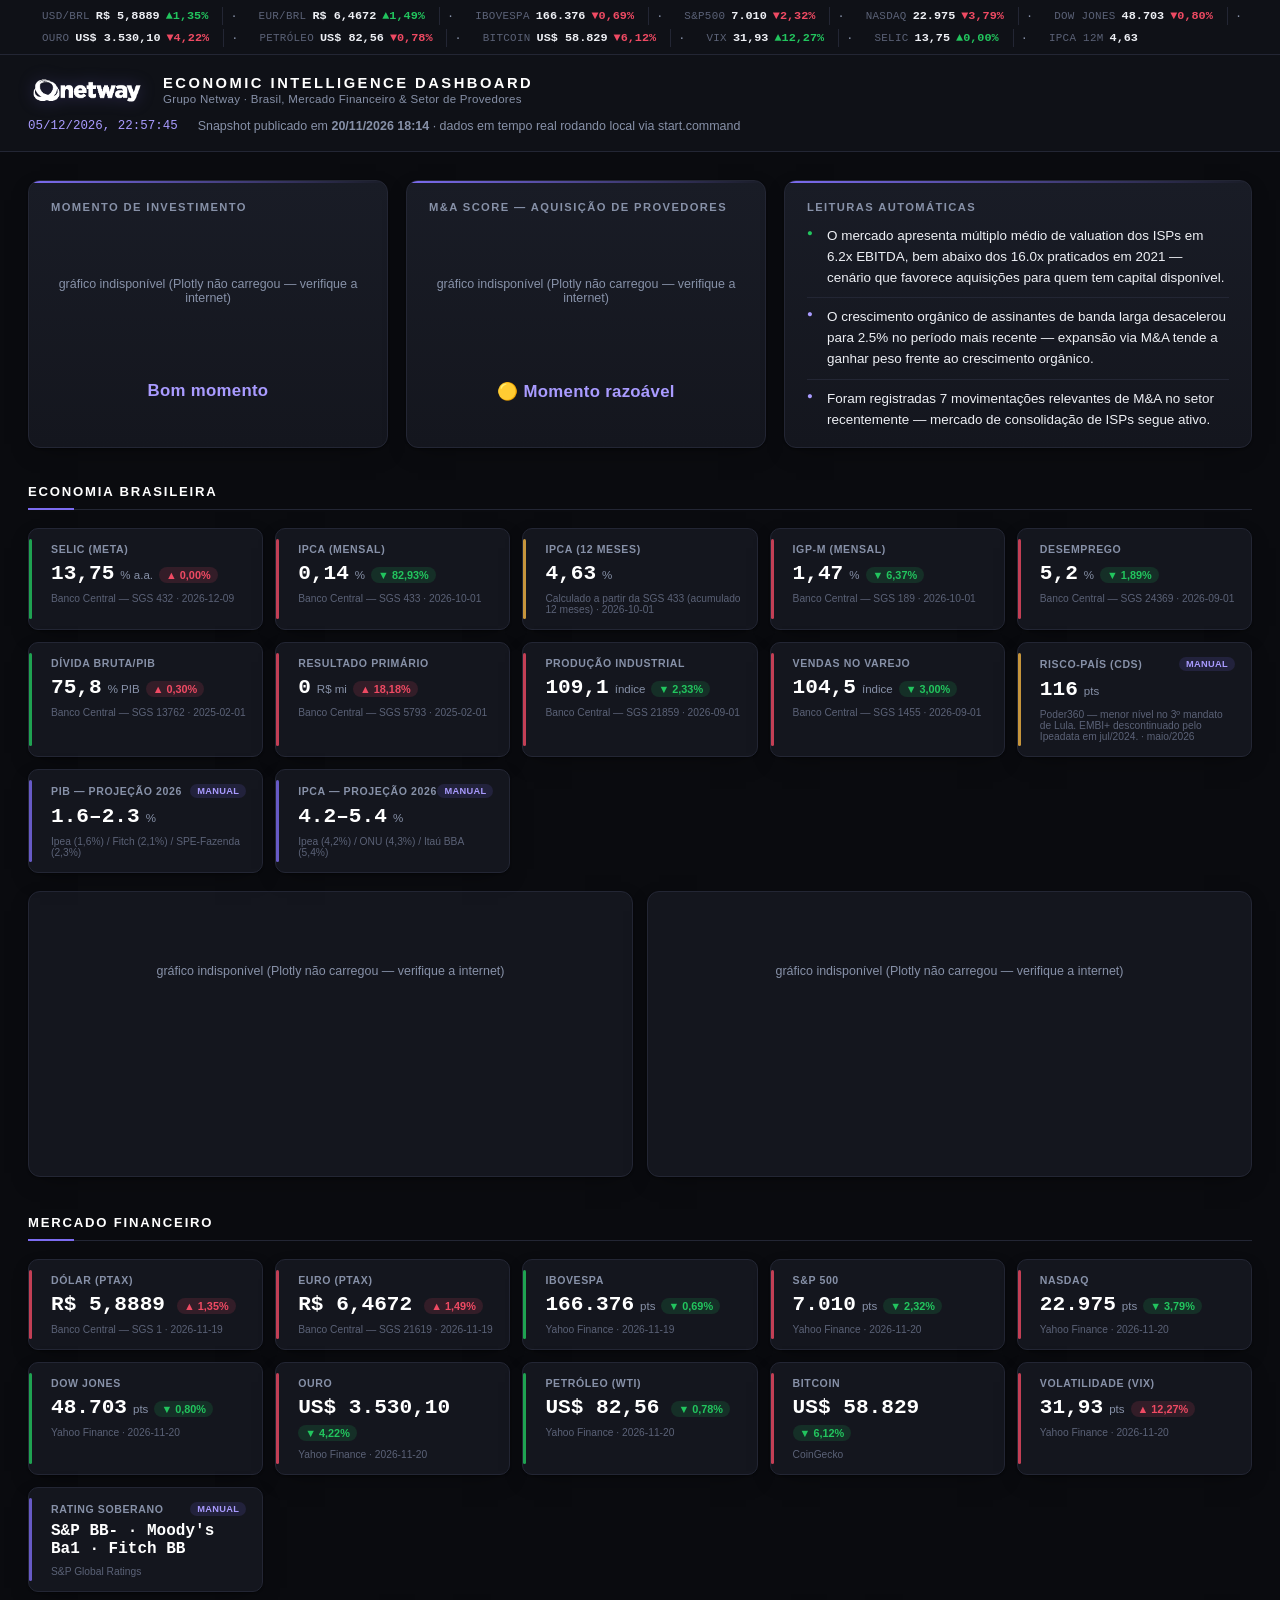
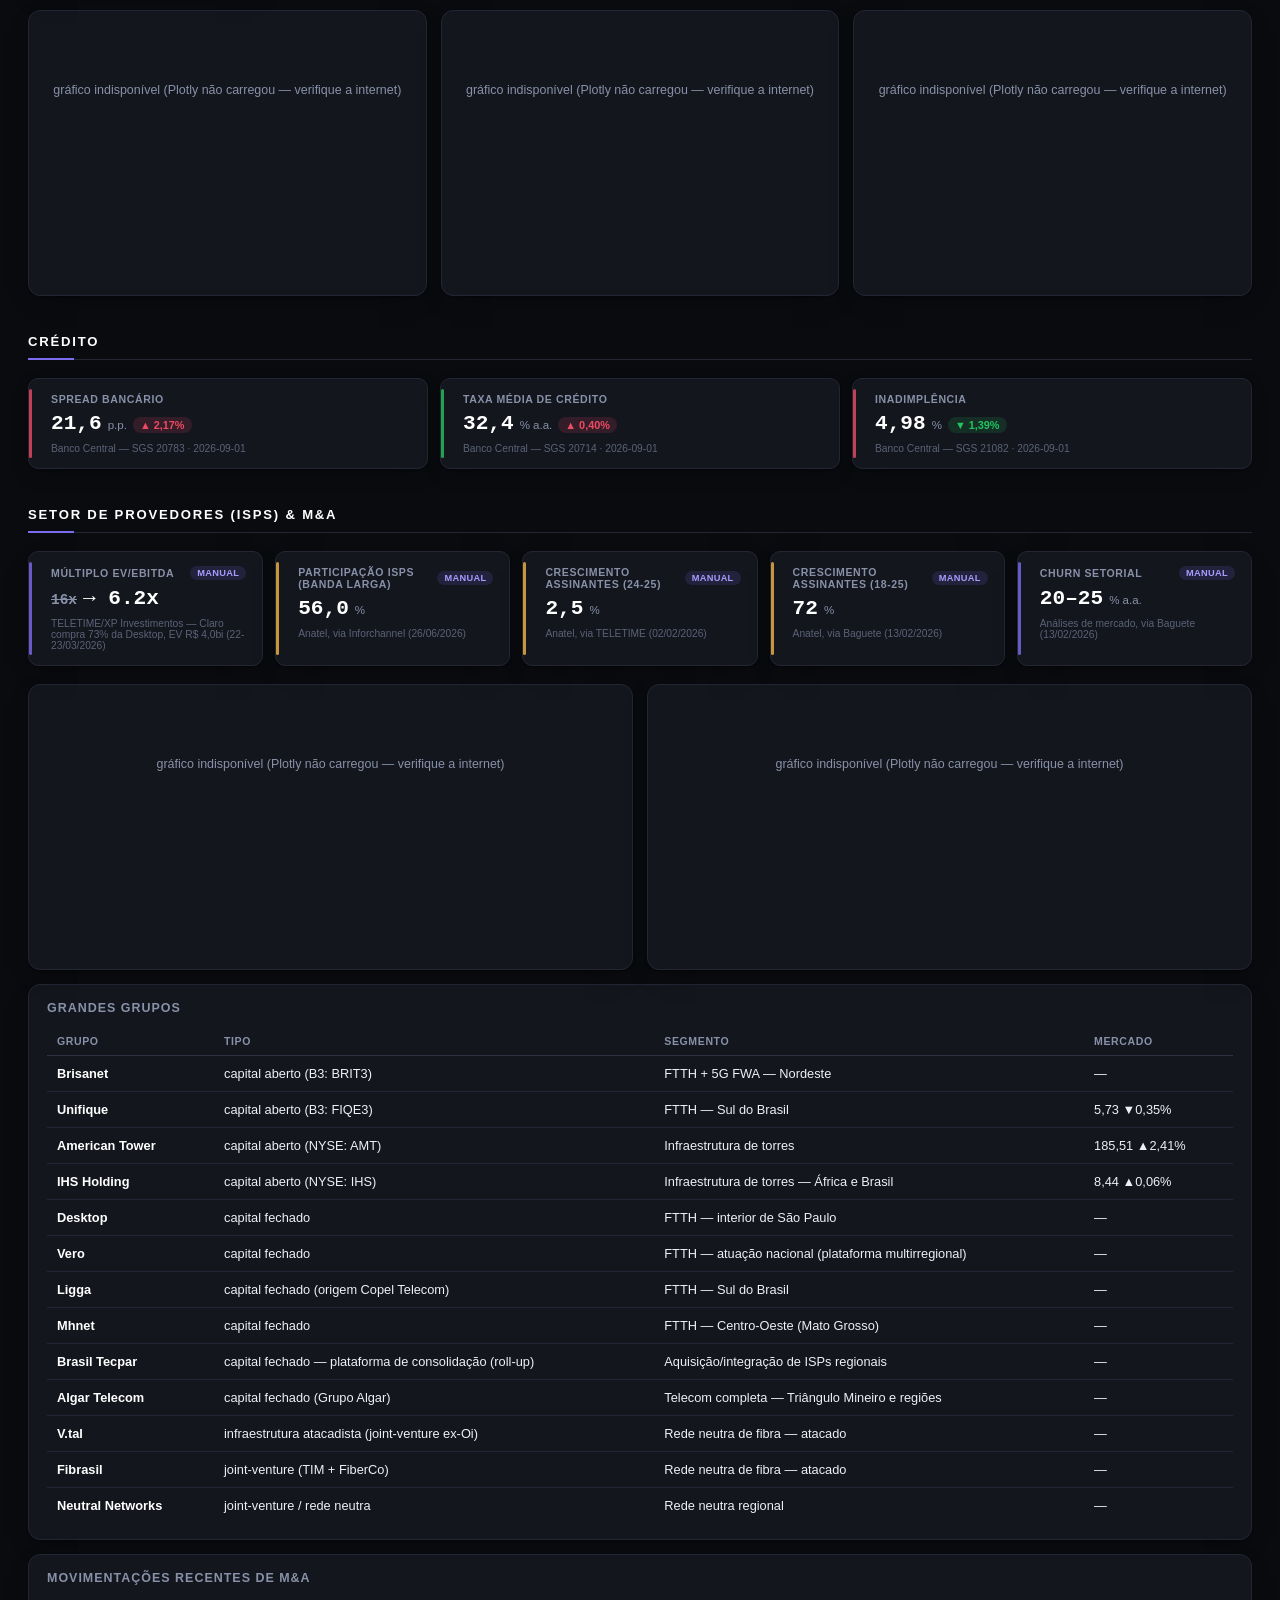
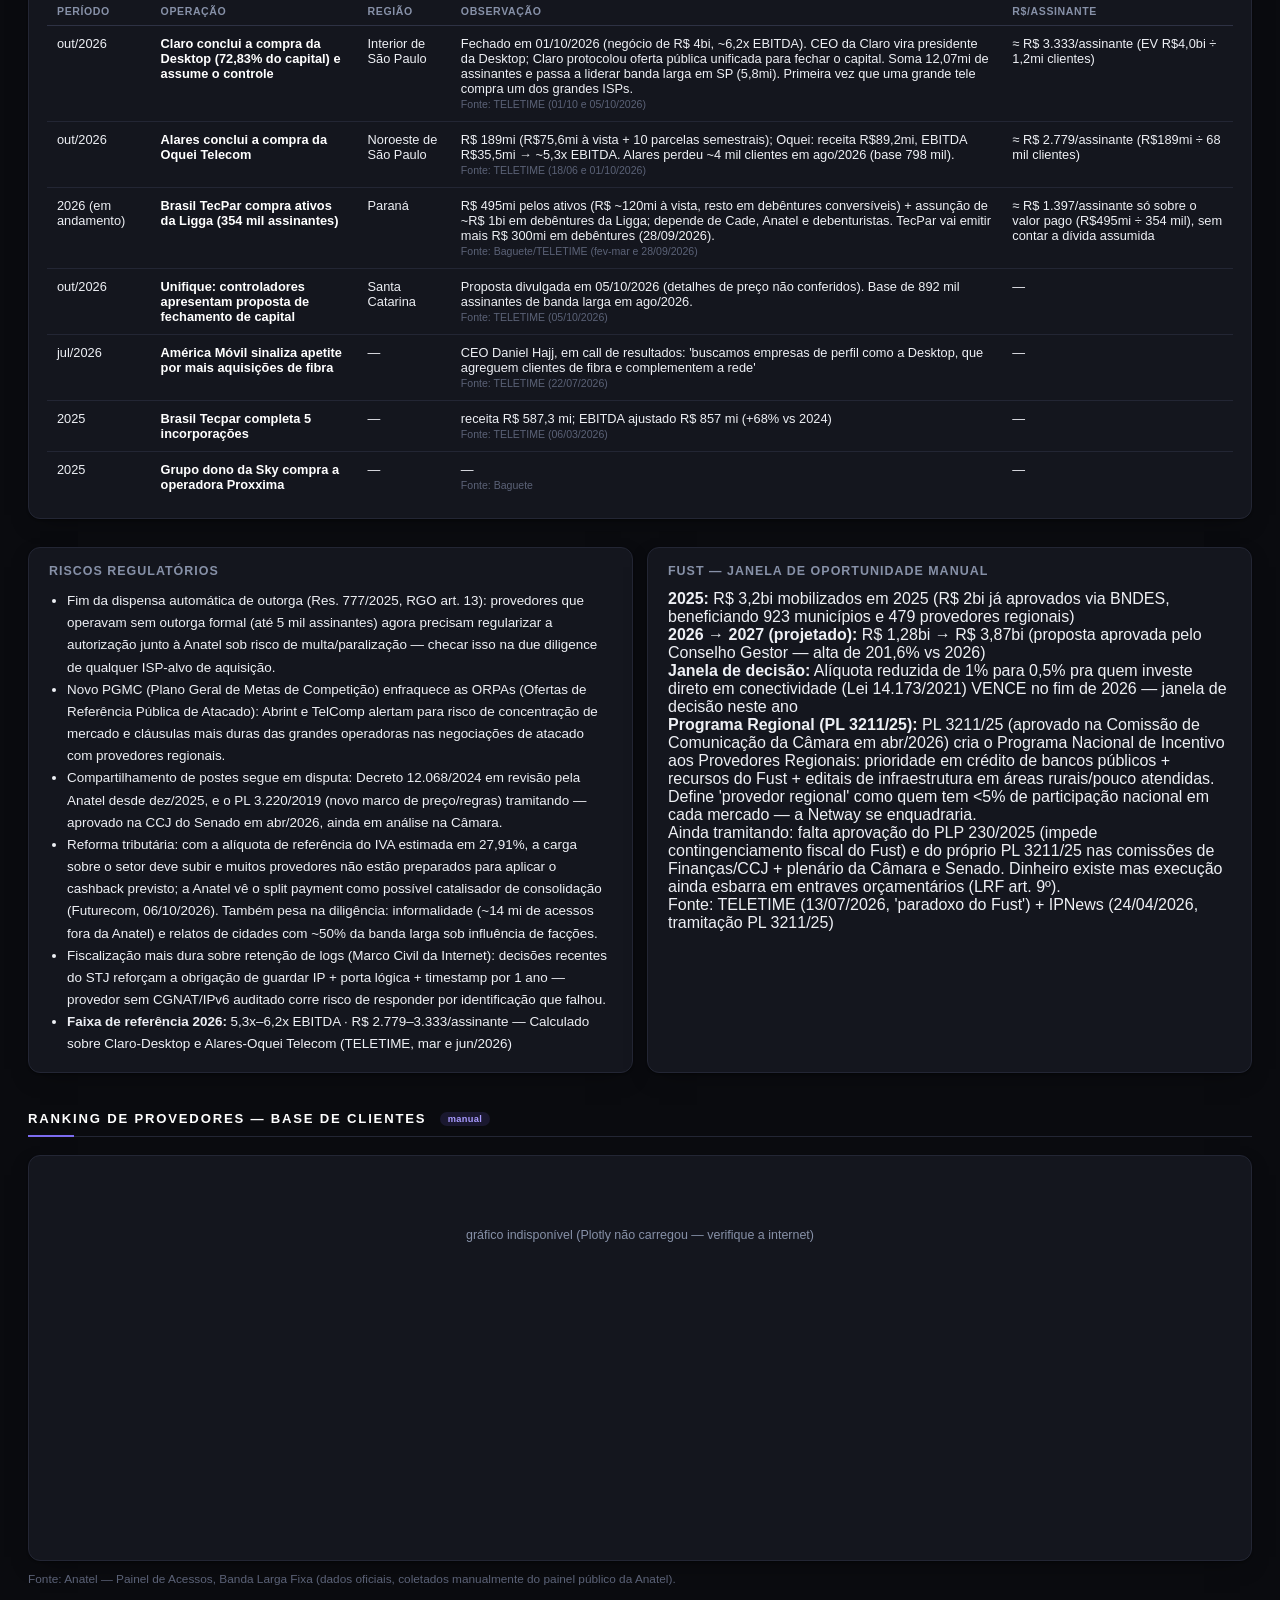
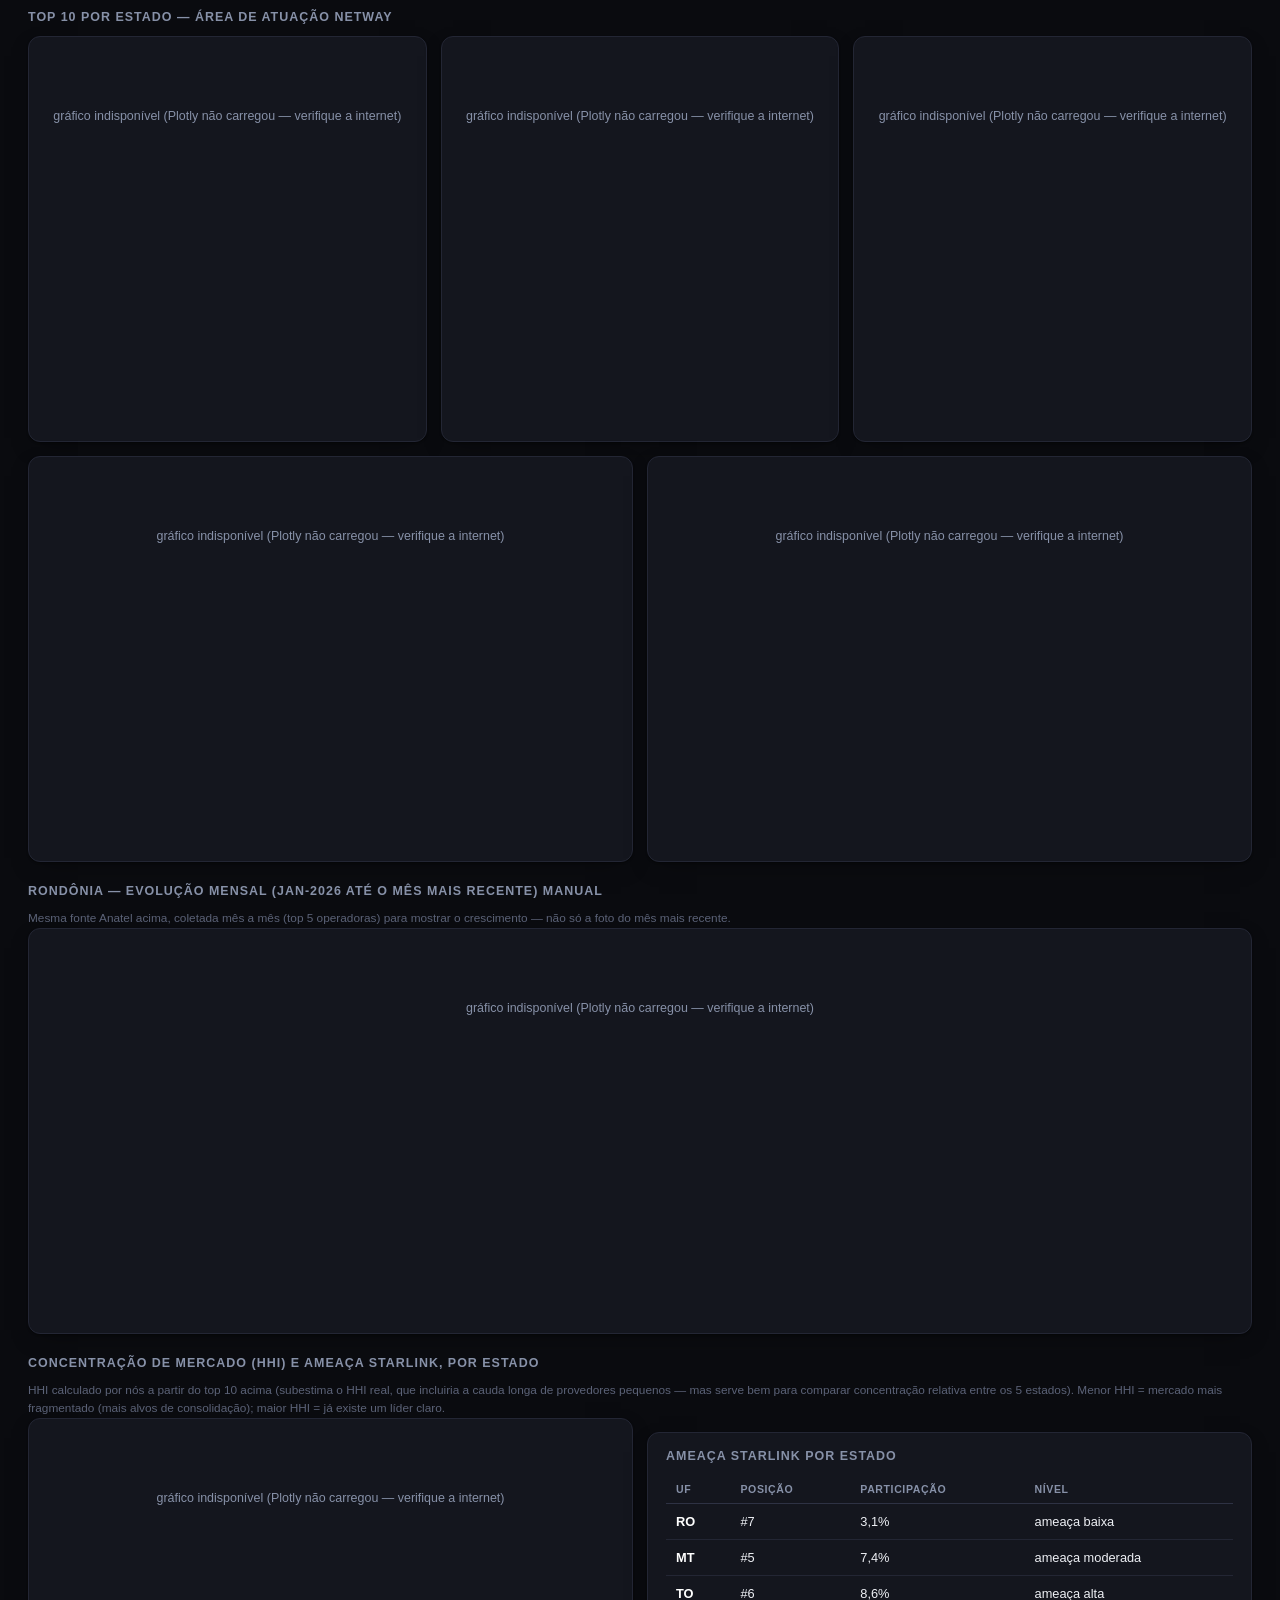
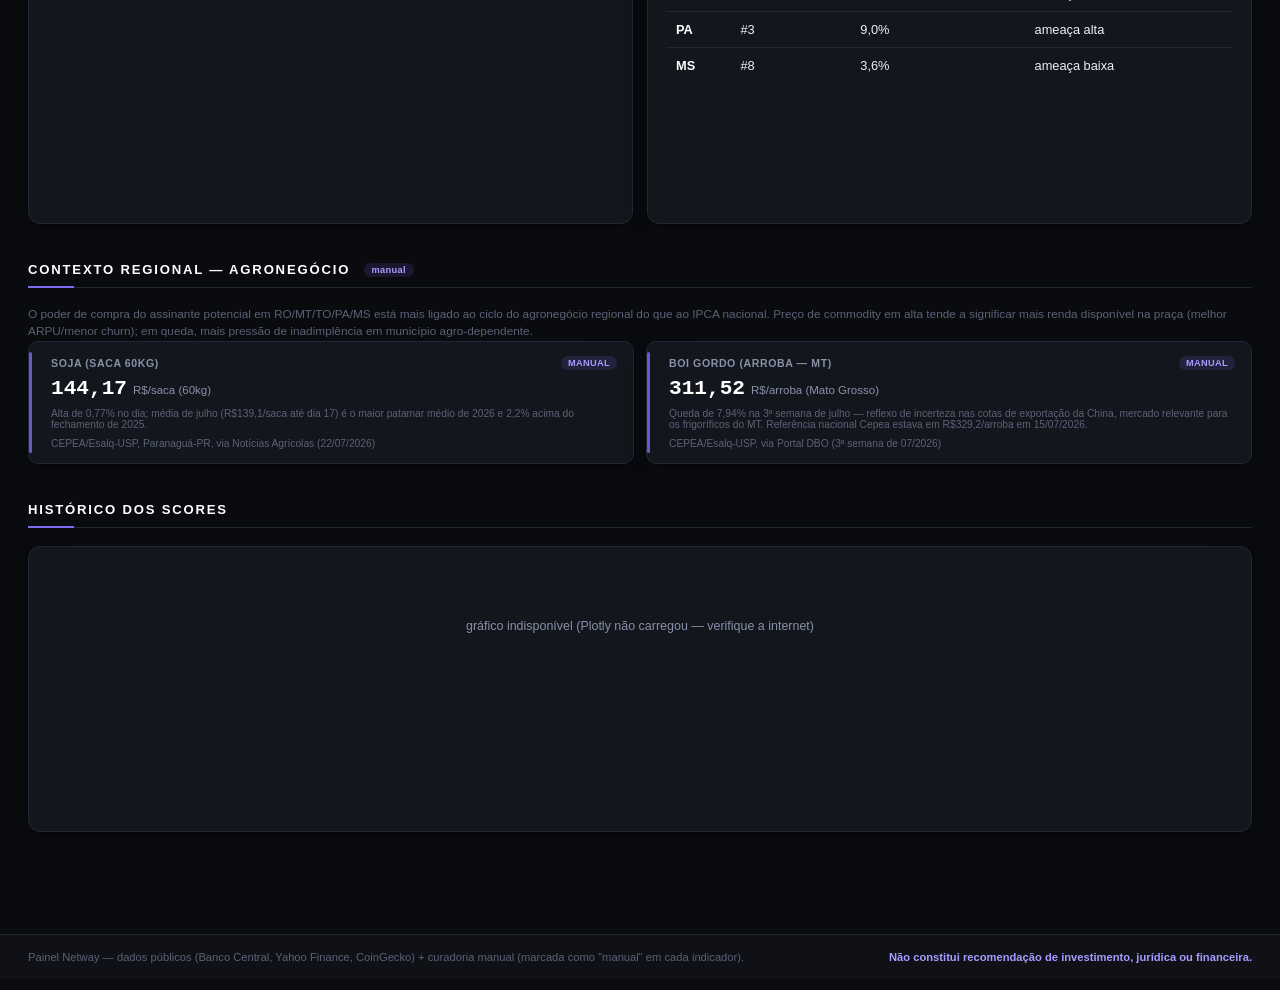
==== index.html @ 51825d51 "Atualização automática (GitHub Actions) — 20/11/2026 18:14 UTC" ====
<!DOCTYPE html>
<html lang="pt-BR">
<head>
<meta charset="UTF-8">
<meta name="viewport" content="width=device-width, initial-scale=1.0">
<title>Netway · Economic Intelligence Dashboard</title>
<script src="js/plotly.min.js"></script>
<link rel="stylesheet" href="css/style.css">
</head>
<body>
<div id="ticker-bar" class="ticker-bar"><div id="ticker-track" class="ticker-track">Carregando indicadores…</div></div>

<header class="topbar">
  <div class="brand">
    <img src="images/logo_netway.png" alt="Netway">
    <div class="titulos">
      <div class="titulo">ECONOMIC INTELLIGENCE DASHBOARD</div>
      <div class="subtitulo">Grupo Netway · Brasil, Mercado Financeiro &amp; Setor de Provedores</div>
    </div>
  </div>
  <div class="topbar-right">
    <span id="relogio" class="relogio">—</span>
    <span class="intervalo">Snapshot publicado em <strong>20/11/2026 18:14</strong> · dados em tempo real rodando local via start.command</span>
  </div>
</header>

<div id="alertas-banner" class="alertas-banner" style="display:none"></div>

<main class="grid-principal">

  <section class="scores-row">
    <div class="score-card" id="score-investimento">
      <div class="score-titulo">Momento de Investimento</div>
      <div id="gauge-investimento" class="gauge"></div>
      <div class="score-nivel" id="nivel-investimento">—</div>
    </div>
    <div class="score-card" id="score-ma">
      <div class="score-titulo">M&amp;A Score — Aquisição de Provedores</div>
      <div id="gauge-ma" class="gauge"></div>
      <div class="score-nivel" id="nivel-ma">—</div>
    </div>
    <div class="insights-card">
      <div class="score-titulo">Leituras automáticas</div>
      <ul id="lista-insights" class="lista-insights"><li>Carregando…</li></ul>
    </div>
  </section>

  <section class="secao">
    <h2>Economia Brasileira</h2>
    <div id="kpis-economia" class="kpis-grid"></div>
    <div class="charts-row">
      <div class="chart-card"><div id="chart-radar-economia" class="chart"></div></div>
      <div class="chart-card"><div id="chart-linha-inflacao" class="chart"></div></div>
    </div>
  </section>

  <section class="secao">
    <h2>Mercado Financeiro</h2>
    <div id="kpis-mercado" class="kpis-grid"></div>
    <div class="charts-row">
      <div class="chart-card"><div id="chart-linha-dolar" class="chart"></div></div>
      <div class="chart-card"><div id="chart-linha-ibov" class="chart"></div></div>
      <div class="chart-card"><div id="chart-heatmap-mercado" class="chart"></div></div>
    </div>
  </section>

  <section class="secao">
    <h2>Crédito</h2>
    <div id="kpis-credito" class="kpis-grid"></div>
  </section>

  <section class="secao">
    <h2>Setor de Provedores (ISPs) &amp; M&amp;A</h2>
    <div id="kpis-telecom" class="kpis-grid"></div>
    <div class="charts-row">
      <div class="chart-card"><div id="chart-treemap-grupos" class="chart"></div></div>
      <div class="chart-card"><div id="chart-barra-multiplo" class="chart"></div></div>
    </div>
    <div class="tabela-card">
      <h3>Grandes grupos</h3>
      <table class="tabela" id="tabela-grupos"><thead><tr><th>Grupo</th><th>Tipo</th><th>Segmento</th><th>Mercado</th></tr></thead><tbody></tbody></table>
    </div>
    <div class="tabela-card">
      <h3>Movimentações recentes de M&amp;A</h3>
      <table class="tabela" id="tabela-movs"><thead><tr><th>Período</th><th>Operação</th><th>Região</th><th>Observação</th><th>R$/Assinante</th></tr></thead><tbody></tbody></table>
    </div>
    <div class="charts-row" style="margin-top:14px">
      <div class="riscos-card">
        <h3>Riscos regulatórios</h3>
        <ul id="lista-riscos"></ul>
      </div>
      <div class="riscos-card" id="card-fust">
        <h3>FUST — Janela de oportunidade <span class="manual">manual</span></h3>
        <div id="conteudo-fust"></div>
      </div>
    </div>
  </section>

  <section class="secao">
    <h2>Ranking de Provedores — Base de Clientes <span class="manual">manual</span></h2>
    <div class="charts-row">
      <div class="chart-card chart-card-full"><div id="chart-ranking-nacional" class="chart chart-alto"></div></div>
    </div>
    <p class="nota-secao">Fonte: Anatel — Painel de Acessos, Banda Larga Fixa (dados oficiais, coletados manualmente do painel público da Anatel).</p>
    <h3 style="margin-top:22px">Top 10 por estado — área de atuação Netway</h3>
    <div class="charts-row">
      <div class="chart-card"><div id="chart-ranking-ro" class="chart chart-alto"></div></div>
      <div class="chart-card"><div id="chart-ranking-mt" class="chart chart-alto"></div></div>
      <div class="chart-card"><div id="chart-ranking-to" class="chart chart-alto"></div></div>
    </div>
    <div class="charts-row" style="margin-top:14px">
      <div class="chart-card"><div id="chart-ranking-pa" class="chart chart-alto"></div></div>
      <div class="chart-card"><div id="chart-ranking-ms" class="chart chart-alto"></div></div>
    </div>

    <h3 style="margin-top:22px">Rondônia — evolução mensal (jan-2026 até o mês mais recente) <span class="manual">manual</span></h3>
    <p class="nota-secao">Mesma fonte Anatel acima, coletada mês a mês (top 5 operadoras) para mostrar o crescimento — não só a foto do mês mais recente.</p>
    <div class="charts-row">
      <div class="chart-card chart-card-full"><div id="chart-evolucao-ro" class="chart chart-alto"></div></div>
    </div>

    <h3 style="margin-top:22px">Concentração de mercado (HHI) e ameaça Starlink, por estado</h3>
    <p class="nota-secao">HHI calculado por nós a partir do top 10 acima (subestima o HHI real, que incluiria a cauda longa de provedores pequenos — mas serve bem para comparar concentração relativa entre os 5 estados). Menor HHI = mercado mais fragmentado (mais alvos de consolidação); maior HHI = já existe um líder claro.</p>
    <div class="charts-row">
      <div class="chart-card"><div id="chart-hhi-estados" class="chart chart-alto"></div></div>
      <div class="tabela-card" id="card-starlink">
        <h3>Ameaça Starlink por estado</h3>
        <table class="tabela" id="tabela-starlink"><thead><tr><th>UF</th><th>Posição</th><th>Participação</th><th>Nível</th></tr></thead><tbody></tbody></table>
      </div>
    </div>
  </section>

  <section class="secao">
    <h2>Contexto Regional — Agronegócio <span class="manual">manual</span></h2>
    <p class="nota-secao">O poder de compra do assinante potencial em RO/MT/TO/PA/MS está mais ligado ao ciclo do agronegócio regional do que ao IPCA nacional. Preço de commodity em alta tende a significar mais renda disponível na praça (melhor ARPU/menor churn); em queda, mais pressão de inadimplência em município agro-dependente.</p>
    <div id="kpis-agro" class="kpis-grid"></div>
  </section>

  <section class="secao">
    <h2>Histórico dos Scores</h2>
    <div class="chart-card"><div id="chart-historico-scores" class="chart"></div></div>
  </section>

</main>

<footer class="rodape">
  <span>Painel Netway — dados públicos (Banco Central, Yahoo Finance, CoinGecko) + curadoria manual (marcada como "manual" em cada indicador).</span>
  <span class="disclaimer">Não constitui recomendação de investimento, jurídica ou financeira.</span>
</footer>

<script>
window.DADOS_ESTATICOS = {"economia": {"selic_meta": {"chave": "selic_meta", "categoria": "economia", "valor": 13.75, "unidade": "% a.a.", "data_referencia": "2026-12-09", "variacao_dia": 0.0, "fonte": "Banco Central — SGS 432", "atualizacao": "automatica", "atualizado_em": "20/11/2026 18:14:09", "historico": [{"data": "2026-11-20", "valor": 13.75}, {"data": "2026-11-21", "valor": 13.75}, {"data": "2026-11-22", "valor": 13.75}, {"data": "2026-11-23", "valor": 13.75}, {"data": "2026-11-24", "valor": 13.75}, {"data": "2026-11-25", "valor": 13.75}, {"data": "2026-11-26", "valor": 13.75}, {"data": "2026-11-27", "valor": 13.75}, {"data": "2026-11-28", "valor": 13.75}, {"data": "2026-11-29", "valor": 13.75}, {"data": "2026-11-30", "valor": 13.75}, {"data": "2026-12-01", "valor": 13.75}, {"data": "2026-12-02", "valor": 13.75}, {"data": "2026-12-03", "valor": 13.75}, {"data": "2026-12-04", "valor": 13.75}, {"data": "2026-12-05", "valor": 13.75}, {"data": "2026-12-06", "valor": 13.75}, {"data": "2026-12-07", "valor": 13.75}, {"data": "2026-12-08", "valor": 13.75}, {"data": "2026-12-09", "valor": 13.75}]}, "ipca_mensal": {"chave": "ipca_mensal", "categoria": "economia", "valor": 0.14, "unidade": "%", "data_referencia": "2026-10-01", "variacao_dia": -82.93, "fonte": "Banco Central — SGS 433", "atualizacao": "automatica", "atualizado_em": "20/11/2026 18:14:11", "historico": [{"data": "2025-03-01", "valor": 0.56}, {"data": "2025-04-01", "valor": 0.43}, {"data": "2025-05-01", "valor": 0.26}, {"data": "2025-06-01", "valor": 0.24}, {"data": "2025-07-01", "valor": 0.26}, {"data": "2025-08-01", "valor": -0.11}, {"data": "2025-09-01", "valor": 0.48}, {"data": "2025-10-01", "valor": 0.09}, {"data": "2025-11-01", "valor": 0.18}, {"data": "2025-12-01", "valor": 0.33}, {"data": "2026-01-01", "valor": 0.33}, {"data": "2026-02-01", "valor": 0.7}, {"data": "2026-03-01", "valor": 0.88}, {"data": "2026-04-01", "valor": 0.67}, {"data": "2026-05-01", "valor": 0.58}, {"data": "2026-06-01", "valor": 0.16}, {"data": "2026-07-01", "valor": 0.07}, {"data": "2026-08-01", "valor": -0.32}, {"data": "2026-09-01", "valor": 0.82}, {"data": "2026-10-01", "valor": 0.14}]}, "igpm_mensal": {"chave": "igpm_mensal", "categoria": "economia", "valor": 1.47, "unidade": "%", "data_referencia": "2026-10-01", "variacao_dia": -6.37, "fonte": "Banco Central — SGS 189", "atualizacao": "automatica", "atualizado_em": "20/11/2026 18:14:14", "historico": [{"data": "2025-03-01", "valor": -0.34}, {"data": "2025-04-01", "valor": 0.24}, {"data": "2025-05-01", "valor": -0.49}, {"data": "2025-06-01", "valor": -1.67}, {"data": "2025-07-01", "valor": -0.77}, {"data": "2025-08-01", "valor": 0.36}, {"data": "2025-09-01", "valor": 0.42}, {"data": "2025-10-01", "valor": -0.36}, {"data": "2025-11-01", "valor": 0.27}, {"data": "2025-12-01", "valor": -0.01}, {"data": "2026-01-01", "valor": 0.41}, {"data": "2026-02-01", "valor": -0.73}, {"data": "2026-03-01", "valor": 0.52}, {"data": "2026-04-01", "valor": 2.73}, {"data": "2026-05-01", "valor": 0.84}, {"data": "2026-06-01", "valor": -0.5}, {"data": "2026-07-01", "valor": -1.16}, {"data": "2026-08-01", "valor": -0.22}, {"data": "2026-09-01", "valor": 1.57}, {"data": "2026-10-01", "valor": 1.47}]}, "desemprego": {"chave": "desemprego", "categoria": "economia", "valor": 5.2, "unidade": "%", "data_referencia": "2026-09-01", "variacao_dia": -1.89, "fonte": "Banco Central — SGS 24369", "atualizacao": "automatica", "atualizado_em": "20/11/2026 18:14:22", "historico": [{"data": "2025-02-01", "valor": 6.8}, {"data": "2025-03-01", "valor": 7.0}, {"data": "2025-04-01", "valor": 6.6}, {"data": "2025-05-01", "valor": 6.2}, {"data": "2025-06-01", "valor": 5.8}, {"data": "2025-07-01", "valor": 5.6}, {"data": "2025-08-01", "valor": 5.6}, {"data": "2025-09-01", "valor": 5.6}, {"data": "2025-10-01", "valor": 5.4}, {"data": "2025-11-01", "valor": 5.2}, {"data": "2025-12-01", "valor": 5.1}, {"data": "2026-01-01", "valor": 5.4}, {"data": "2026-02-01", "valor": 5.8}, {"data": "2026-03-01", "valor": 6.1}, {"data": "2026-04-01", "valor": 5.8}, {"data": "2026-05-01", "valor": 5.6}, {"data": "2026-06-01", "valor": 5.4}, {"data": "2026-07-01", "valor": 5.3}, {"data": "2026-08-01", "valor": 5.3}, {"data": "2026-09-01", "valor": 5.2}]}, "divida_bruta_pib": {"chave": "divida_bruta_pib", "categoria": "economia", "valor": 75.78, "unidade": "% PIB", "data_referencia": "2025-02-01", "variacao_dia": 0.3, "fonte": "Banco Central — SGS 13762", "atualizacao": "automatica", "atualizado_em": "20/11/2026 18:14:25", "historico": [{"data": "2026-09-01", "valor": 82.95}, {"data": "2026-08-01", "valor": 82.93}, {"data": "2026-07-01", "valor": 82.55}, {"data": "2026-06-01", "valor": 81.95}, {"data": "2026-05-01", "valor": 81.04}, {"data": "2026-04-01", "valor": 80.1}, {"data": "2026-03-01", "valor": 79.88}, {"data": "2026-02-01", "valor": 79.12}, {"data": "2026-01-01", "valor": 78.69}, {"data": "2025-12-01", "valor": 78.64}, {"data": "2025-11-01", "valor": 78.95}, {"data": "2025-10-01", "valor": 78.29}, {"data": "2025-09-01", "valor": 77.84}, {"data": "2025-08-01", "valor": 77.31}, {"data": "2025-07-01", "valor": 77.17}, {"data": "2025-06-01", "valor": 76.3}, {"data": "2025-05-01", "valor": 75.75}, {"data": "2025-04-01", "valor": 75.62}, {"data": "2025-03-01", "valor": 75.55}, {"data": "2025-02-01", "valor": 75.78}]}, "resultado_primario": {"chave": "resultado_primario", "categoria": "economia", "valor": 0.13, "unidade": "R$ milhões", "data_referencia": "2025-02-01", "variacao_dia": 18.18, "fonte": "Banco Central — SGS 5793", "atualizacao": "automatica", "atualizado_em": "20/11/2026 18:14:29", "historico": [{"data": "2026-09-01", "valor": 0.52}, {"data": "2026-08-01", "valor": 0.62}, {"data": "2026-07-01", "valor": 0.67}, {"data": "2026-06-01", "valor": 1.19}, {"data": "2026-05-01", "valor": 1.14}, {"data": "2026-04-01", "valor": 0.97}, {"data": "2026-03-01", "valor": 1.06}, {"data": "2026-02-01", "valor": 0.41}, {"data": "2026-01-01", "valor": 0.43}, {"data": "2025-12-01", "valor": 0.43}, {"data": "2025-11-01", "valor": 0.36}, {"data": "2025-10-01", "valor": 0.3}, {"data": "2025-09-01", "valor": 0.27}, {"data": "2025-08-01", "valor": 0.19}, {"data": "2025-07-01", "valor": 0.22}, {"data": "2025-06-01", "valor": -0.15}, {"data": "2025-05-01", "valor": -0.2}, {"data": "2025-04-01", "valor": 0.05}, {"data": "2025-03-01", "valor": 0.11}, {"data": "2025-02-01", "valor": 0.13}]}, "producao_industrial": {"chave": "producao_industrial", "categoria": "economia", "valor": 109.1, "unidade": "índice", "data_referencia": "2026-09-01", "variacao_dia": -2.33, "fonte": "Banco Central — SGS 21859", "atualizacao": "automatica", "atualizado_em": "20/11/2026 18:14:31", "historico": [{"data": "2025-02-01", "valor": 93.5}, {"data": "2025-03-01", "valor": 99.9}, {"data": "2025-04-01", "valor": 99.3}, {"data": "2025-05-01", "valor": 107.0}, {"data": "2025-06-01", "valor": 103.8}, {"data": "2025-07-01", "valor": 112.3}, {"data": "2025-08-01", "valor": 113.0}, {"data": "2025-09-01", "valor": 111.9}, {"data": "2025-10-01", "valor": 113.1}, {"data": "2025-11-01", "valor": 103.1}, {"data": "2025-12-01", "valor": 93.9}, {"data": "2026-01-01", "valor": 95.2}, {"data": "2026-02-01", "valor": 92.8}, {"data": "2026-03-01", "valor": 104.3}, {"data": "2026-04-01", "valor": 102.0}, {"data": "2026-05-01", "valor": 107.2}, {"data": "2026-06-01", "valor": 105.6}, {"data": "2026-07-01", "valor": 111.7}, {"data": "2026-08-01", "valor": 111.7}, {"data": "2026-09-01", "valor": 109.1}]}, "vendas_varejo": {"chave": "vendas_varejo", "categoria": "economia", "valor": 104.45, "unidade": "índice", "data_referencia": "2026-09-01", "variacao_dia": -3.0, "fonte": "Banco Central — SGS 1455", "atualizacao": "automatica", "atualizado_em": "20/11/2026 18:14:34", "historico": [{"data": "2025-02-01", "valor": 97.39}, {"data": "2025-03-01", "valor": 104.49}, {"data": "2025-04-01", "valor": 104.22}, {"data": "2025-05-01", "valor": 108.54}, {"data": "2025-06-01", "valor": 102.1}, {"data": "2025-07-01", "valor": 106.9}, {"data": "2025-08-01", "valor": 107.19}, {"data": "2025-09-01", "valor": 102.67}, {"data": "2025-10-01", "valor": 108.7}, {"data": "2025-11-01", "valor": 116.05}, {"data": "2025-12-01", "valor": 129.65}, {"data": "2026-01-01", "valor": 105.53}, {"data": "2026-02-01", "valor": 97.67}, {"data": "2026-03-01", "valor": 108.52}, {"data": "2026-04-01", "valor": 105.51}, {"data": "2026-05-01", "valor": 109.28}, {"data": "2026-06-01", "valor": 104.99}, {"data": "2026-07-01", "valor": 108.25}, {"data": "2026-08-01", "valor": 107.68}, {"data": "2026-09-01", "valor": 104.45}]}, "ipca_12m": {"chave": "ipca_12m", "categoria": "economia", "valor": 4.63, "unidade": "%", "data_referencia": "2026-10-01", "variacao_dia": null, "fonte": "Calculado a partir da SGS 433 (acumulado 12 meses)", "atualizacao": "automatica", "atualizado_em": "20/11/2026 18:14:42", "historico": []}}, "mercado": {"dolar_ptax": {"chave": "dolar_ptax", "categoria": "mercado", "valor": 5.8889, "unidade": "R$", "data_referencia": "2026-11-19", "variacao_dia": 1.35, "fonte": "Banco Central — SGS 1", "atualizacao": "automatica", "atualizado_em": "20/11/2026 18:14:16", "historico": [{"data": "2026-10-22", "valor": 5.0383}, {"data": "2026-10-23", "valor": 5.0377}, {"data": "2026-10-26", "valor": 5.5007}, {"data": "2026-10-27", "valor": 5.3346}, {"data": "2026-10-28", "valor": 5.342}, {"data": "2026-10-29", "valor": 5.3744}, {"data": "2026-10-30", "valor": 5.4212}, {"data": "2026-11-03", "valor": 5.4935}, {"data": "2026-11-04", "valor": 5.4778}, {"data": "2026-11-05", "valor": 5.4621}, {"data": "2026-11-06", "valor": 5.5013}, {"data": "2026-11-09", "valor": 5.5146}, {"data": "2026-11-10", "valor": 5.584}, {"data": "2026-11-11", "valor": 5.5606}, {"data": "2026-11-12", "valor": 5.6143}, {"data": "2026-11-13", "valor": 5.6518}, {"data": "2026-11-16", "valor": 5.7324}, {"data": "2026-11-17", "valor": 5.7851}, {"data": "2026-11-18", "valor": 5.8102}, {"data": "2026-11-19", "valor": 5.8889}]}, "euro_ptax": {"chave": "euro_ptax", "categoria": "mercado", "valor": 6.4672, "unidade": "R$", "data_referencia": "2026-11-19", "variacao_dia": 1.49, "fonte": "Banco Central — SGS 21619", "atualizacao": "automatica", "atualizado_em": "20/11/2026 18:14:19", "historico": [{"data": "2026-10-22", "valor": 5.6494}, {"data": "2026-10-23", "valor": 5.6422}, {"data": "2026-10-26", "valor": 6.1487}, {"data": "2026-10-27", "valor": 5.9449}, {"data": "2026-10-28", "valor": 5.9515}, {"data": "2026-10-29", "valor": 6.0}, {"data": "2026-10-30", "valor": 6.0522}, {"data": "2026-11-03", "valor": 6.15}, {"data": "2026-11-04", "valor": 6.1549}, {"data": "2026-11-05", "valor": 6.1323}, {"data": "2026-11-06", "valor": 6.1317}, {"data": "2026-11-09", "valor": 6.1741}, {"data": "2026-11-10", "valor": 6.2317}, {"data": "2026-11-11", "valor": 6.1706}, {"data": "2026-11-12", "valor": 6.2133}, {"data": "2026-11-13", "valor": 6.2334}, {"data": "2026-11-16", "valor": 6.3102}, {"data": "2026-11-17", "valor": 6.3659}, {"data": "2026-11-18", "valor": 6.372}, {"data": "2026-11-19", "valor": 6.4672}]}, "ibovespa": {"chave": "ibovespa", "categoria": "mercado", "valor": 166376.0, "unidade": "pontos", "data_referencia": "2026-11-19", "variacao_dia": -0.69, "fonte": "Yahoo Finance", "atualizacao": "automatica", "atualizado_em": "20/11/2026 18:14:42", "historico": [{"data": "2026-06-01", "valor": 172198.0}, {"data": "2026-06-02", "valor": 174198.0}, {"data": "2026-06-03", "valor": 170331.0}, {"data": "2026-06-05", "valor": 169019.0}, {"data": "2026-06-08", "valor": 168669.0}, {"data": "2026-06-09", "valor": 169813.0}, {"data": "2026-06-10", "valor": 168619.0}, {"data": "2026-06-11", "valor": 171497.0}, {"data": "2026-06-12", "valor": 171133.0}, {"data": "2026-06-15", "valor": 170415.0}, {"data": "2026-06-16", "valor": 169649.0}, {"data": "2026-06-17", "valor": 168454.0}, {"data": "2026-06-18", "valor": 168278.0}, {"data": "2026-06-19", "valor": 168576.0}, {"data": "2026-06-22", "valor": 170370.0}, {"data": "2026-06-23", "valor": 171259.0}, {"data": "2026-06-24", "valor": 170507.0}, {"data": "2026-06-25", "valor": 171990.0}, {"data": "2026-06-26", "valor": 173295.0}, {"data": "2026-06-29", "valor": 173205.0}, {"data": "2026-06-30", "valor": 172024.0}, {"data": "2026-07-01", "valor": 171689.0}, {"data": "2026-07-02", "valor": 172788.0}, {"data": "2026-07-03", "valor": 174266.0}, {"data": "2026-07-06", "valor": 172448.0}, {"data": "2026-07-07", "valor": 172021.0}, {"data": "2026-07-08", "valor": 170654.0}, {"data": "2026-07-09", "valor": 172742.0}, {"data": "2026-07-10", "valor": 177866.0}, {"data": "2026-07-13", "valor": 175739.0}, {"data": "2026-07-14", "valor": 176641.0}, {"data": "2026-07-15", "valor": 176011.0}, {"data": "2026-07-16", "valor": 173825.0}, {"data": "2026-07-17", "valor": 173714.0}, {"data": "2026-07-20", "valor": 173371.0}, {"data": "2026-07-21", "valor": 173326.0}, {"data": "2026-07-22", "valor": 177548.0}, {"data": "2026-07-23", "valor": 176724.0}, {"data": "2026-07-24", "valor": 174042.0}, {"data": "2026-07-27", "valor": 175335.0}, {"data": "2026-07-28", "valor": 176565.0}, {"data": "2026-07-29", "valor": 173885.0}, {"data": "2026-07-30", "valor": 177159.0}, {"data": "2026-07-31", "valor": 177999.0}, {"data": "2026-08-03", "valor": 178000.0}, {"data": "2026-08-04", "valor": 177895.0}, {"data": "2026-08-05", "valor": 177726.0}, {"data": "2026-08-06", "valor": 175546.0}, {"data": "2026-08-07", "valor": 172513.0}, {"data": "2026-08-10", "valor": 172180.0}, {"data": "2026-08-11", "valor": 167875.0}, {"data": "2026-08-12", "valor": 167491.0}, {"data": "2026-08-13", "valor": 167101.0}, {"data": "2026-08-14", "valor": 166934.0}, {"data": "2026-08-17", "valor": 166784.0}, {"data": "2026-08-18", "valor": 166335.0}, {"data": "2026-08-19", "valor": 167830.0}, {"data": "2026-08-20", "valor": 167927.0}, {"data": "2026-08-21", "valor": 171032.0}, {"data": "2026-08-24", "valor": 171907.0}, {"data": "2026-08-25", "valor": 174577.0}, {"data": "2026-08-26", "valor": 174586.0}, {"data": "2026-08-27", "valor": 175135.0}, {"data": "2026-08-28", "valor": 175665.0}, {"data": "2026-08-31", "valor": 177419.0}, {"data": "2026-09-01", "valor": 179723.0}, {"data": "2026-09-02", "valor": 185205.0}, {"data": "2026-09-03", "valor": 185188.0}, {"data": "2026-09-04", "valor": 185147.0}, {"data": "2026-09-08", "valor": 187367.0}, {"data": "2026-09-09", "valor": 185629.0}, {"data": "2026-09-10", "valor": 188269.0}, {"data": "2026-09-11", "valor": 187207.0}, {"data": "2026-09-14", "valor": 185501.0}, {"data": "2026-09-15", "valor": 186503.0}, {"data": "2026-09-16", "valor": 185548.0}, {"data": "2026-09-17", "valor": 185992.0}, {"data": "2026-09-18", "valor": 185229.0}, {"data": "2026-09-21", "valor": 186596.0}, {"data": "2026-09-22", "valor": 187423.0}, {"data": "2026-09-23", "valor": 185814.0}, {"data": "2026-09-24", "valor": 183966.0}, {"data": "2026-09-25", "valor": 183477.0}, {"data": "2026-09-28", "valor": 182991.0}, {"data": "2026-09-29", "valor": 183828.0}, {"data": "2026-09-30", "valor": 186340.0}, {"data": "2026-10-01", "valor": 187198.0}, {"data": "2026-10-02", "valor": 192115.0}, {"data": "2026-10-05", "valor": 206912.0}, {"data": "2026-10-06", "valor": 205835.0}, {"data": "2026-10-07", "valor": 204302.0}, {"data": "2026-10-08", "valor": 206220.0}, {"data": "2026-10-09", "valor": 209067.0}, {"data": "2026-10-13", "valor": 206888.0}, {"data": "2026-10-14", "valor": 206506.0}, {"data": "2026-10-15", "valor": 204324.0}, {"data": "2026-10-16", "valor": 205430.0}, {"data": "2026-10-19", "valor": 205079.0}, {"data": "2026-10-20", "valor": 208296.0}, {"data": "2026-10-21", "valor": 206495.0}, {"data": "2026-10-22", "valor": 204120.0}, {"data": "2026-10-23", "valor": 205083.0}, {"data": "2026-10-26", "valor": 176608.0}, {"data": "2026-10-27", "valor": 175710.0}, {"data": "2026-10-28", "valor": 171006.0}, {"data": "2026-10-29", "valor": 169186.0}, {"data": "2026-10-30", "valor": 167922.0}, {"data": "2026-11-03", "valor": 165529.0}, {"data": "2026-11-04", "valor": 167564.0}, {"data": "2026-11-05", "valor": 166192.0}, {"data": "2026-11-06", "valor": 168499.0}, {"data": "2026-11-09", "valor": 172236.0}, {"data": "2026-11-10", "valor": 171337.0}, {"data": "2026-11-11", "valor": 172060.0}, {"data": "2026-11-12", "valor": 171324.0}, {"data": "2026-11-13", "valor": 172458.0}, {"data": "2026-11-16", "valor": 169295.0}, {"data": "2026-11-17", "valor": 169817.0}, {"data": "2026-11-18", "valor": 167538.0}, {"data": "2026-11-19", "valor": 166376.0}]}, "sp500": {"chave": "sp500", "categoria": "mercado", "valor": 7009.64990234375, "unidade": "pontos", "data_referencia": "2026-11-20", "variacao_dia": -2.32, "fonte": "Yahoo Finance", "atualizacao": "automatica", "atualizado_em": "20/11/2026 18:14:42", "historico": [{"data": "2026-06-03", "valor": 7553.68017578125}, {"data": "2026-06-04", "valor": 7584.31005859375}, {"data": "2026-06-05", "valor": 7383.740234375}, {"data": "2026-06-08", "valor": 7405.72998046875}, {"data": "2026-06-09", "valor": 7386.64990234375}, {"data": "2026-06-10", "valor": 7266.990234375}, {"data": "2026-06-11", "valor": 7394.2998046875}, {"data": "2026-06-12", "valor": 7431.4599609375}, {"data": "2026-06-15", "valor": 7554.2900390625}, {"data": "2026-06-16", "valor": 7511.35009765625}, {"data": "2026-06-17", "valor": 7420.10009765625}, {"data": "2026-06-18", "valor": 7500.580078125}, {"data": "2026-06-22", "valor": 7472.7900390625}, {"data": "2026-06-23", "valor": 7365.4599609375}, {"data": "2026-06-24", "valor": 7358.22021484375}, {"data": "2026-06-25", "valor": 7357.490234375}, {"data": "2026-06-26", "valor": 7354.02001953125}, {"data": "2026-06-29", "valor": 7440.43017578125}, {"data": "2026-06-30", "valor": 7499.35986328125}, {"data": "2026-07-01", "valor": 7483.22998046875}, {"data": "2026-07-02", "valor": 7483.240234375}, {"data": "2026-07-06", "valor": 7537.43017578125}, {"data": "2026-07-07", "valor": 7503.85009765625}, {"data": "2026-07-08", "valor": 7482.7099609375}, {"data": "2026-07-09", "valor": 7543.64013671875}, {"data": "2026-07-10", "valor": 7575.39013671875}, {"data": "2026-07-13", "valor": 7515.33984375}, {"data": "2026-07-14", "valor": 7543.58984375}, {"data": "2026-07-15", "valor": 7572.39990234375}, {"data": "2026-07-16", "valor": 7533.77001953125}, {"data": "2026-07-17", "valor": 7457.68994140625}, {"data": "2026-07-20", "valor": 7443.27978515625}, {"data": "2026-07-21", "valor": 7509.2001953125}, {"data": "2026-07-22", "valor": 7498.9599609375}, {"data": "2026-07-23", "valor": 7408.2998046875}, {"data": "2026-07-24", "valor": 7411.97998046875}, {"data": "2026-07-27", "valor": 7413.18017578125}, {"data": "2026-07-28", "valor": 7428.77978515625}, {"data": "2026-07-29", "valor": 7316.14990234375}, {"data": "2026-07-30", "valor": 7437.6298828125}, {"data": "2026-07-31", "valor": 7489.72021484375}, {"data": "2026-08-03", "valor": 7600.5}, {"data": "2026-08-04", "valor": 7736.52001953125}, {"data": "2026-08-05", "valor": 7723.5498046875}, {"data": "2026-08-06", "valor": 7709.9599609375}, {"data": "2026-08-07", "valor": 7757.64013671875}, {"data": "2026-08-10", "valor": 7753.10986328125}, {"data": "2026-08-11", "valor": 7728.2001953125}, {"data": "2026-08-12", "valor": 7748.5}, {"data": "2026-08-13", "valor": 7798.990234375}, {"data": "2026-08-14", "valor": 7785.759765625}, {"data": "2026-08-17", "valor": 7745.06005859375}, {"data": "2026-08-18", "valor": 7691.759765625}, {"data": "2026-08-19", "valor": 7707.97998046875}, {"data": "2026-08-20", "valor": 7641.16015625}, {"data": "2026-08-21", "valor": 7674.3701171875}, {"data": "2026-08-24", "valor": 7652.85986328125}, {"data": "2026-08-25", "valor": 7677.27978515625}, {"data": "2026-08-26", "valor": 7675.7001953125}, {"data": "2026-08-27", "valor": 7730.990234375}, {"data": "2026-08-28", "valor": 7711.759765625}, {"data": "2026-08-31", "valor": 7686.14013671875}, {"data": "2026-09-01", "valor": 7631.47021484375}, {"data": "2026-09-02", "valor": 7666.60009765625}, {"data": "2026-09-03", "valor": 7747.7099609375}, {"data": "2026-09-04", "valor": 7718.60009765625}, {"data": "2026-09-08", "valor": 7673.52001953125}, {"data": "2026-09-09", "valor": 7636.35986328125}, {"data": "2026-09-10", "valor": 7591.7001953125}, {"data": "2026-09-11", "valor": 7656.97998046875}, {"data": "2026-09-14", "valor": 7619.97998046875}, {"data": "2026-09-15", "valor": 7585.72998046875}, {"data": "2026-09-16", "valor": 7551.81005859375}, {"data": "2026-09-17", "valor": 7637.759765625}, {"data": "2026-09-18", "valor": 7650.5}, {"data": "2026-09-21", "valor": 7764.7001953125}, {"data": "2026-09-22", "valor": 7764.64013671875}, {"data": "2026-09-23", "valor": 7706.02978515625}, {"data": "2026-09-24", "valor": 7704.1298828125}, {"data": "2026-09-25", "valor": 7743.41015625}, {"data": "2026-09-28", "valor": 7683.68994140625}, {"data": "2026-09-29", "valor": 7670.83984375}, {"data": "2026-09-30", "valor": 7651.5400390625}, {"data": "2026-10-01", "valor": 7666.4501953125}, {"data": "2026-10-02", "valor": 7722.72021484375}, {"data": "2026-10-05", "valor": 7773.9501953125}, {"data": "2026-10-06", "valor": 7818.93017578125}, {"data": "2026-10-07", "valor": 7801.77001953125}, {"data": "2026-10-08", "valor": 7765.35986328125}, {"data": "2026-10-09", "valor": 7811.5400390625}, {"data": "2026-10-12", "valor": 7807.240234375}, {"data": "2026-10-13", "valor": 7805.4501953125}, {"data": "2026-10-14", "valor": 7718.93994140625}, {"data": "2026-10-15", "valor": 7744.06005859375}, {"data": "2026-10-16", "valor": 7659.43994140625}, {"data": "2026-10-19", "valor": 7690.72998046875}, {"data": "2026-10-20", "valor": 7712.56982421875}, {"data": "2026-10-21", "valor": 7757.169921875}, {"data": "2026-10-22", "valor": 7663.43017578125}, {"data": "2026-10-23", "valor": 7623.68017578125}, {"data": "2026-10-26", "valor": 7676.77001953125}, {"data": "2026-10-27", "valor": 7722.60009765625}, {"data": "2026-10-28", "valor": 7743.97998046875}, {"data": "2026-10-29", "valor": 7720.39013671875}, {"data": "2026-10-30", "valor": 7580.06982421875}, {"data": "2026-11-02", "valor": 7541.39990234375}, {"data": "2026-11-03", "valor": 7568.919921875}, {"data": "2026-11-04", "valor": 7688.6201171875}, {"data": "2026-11-05", "valor": 7353.72998046875}, {"data": "2026-11-06", "valor": 7376.85986328125}, {"data": "2026-11-09", "valor": 7549.93994140625}, {"data": "2026-11-10", "valor": 7520.93017578125}, {"data": "2026-11-11", "valor": 7619.3798828125}, {"data": "2026-11-12", "valor": 7592.39990234375}, {"data": "2026-11-13", "valor": 7561.669921875}, {"data": "2026-11-16", "valor": 7416.58984375}, {"data": "2026-11-17", "valor": 7340.52978515625}, {"data": "2026-11-18", "valor": 7323.6298828125}, {"data": "2026-11-19", "valor": 7175.830078125}, {"data": "2026-11-20", "valor": 7009.64990234375}]}, "nasdaq": {"chave": "nasdaq", "categoria": "mercado", "valor": 22974.625, "unidade": "pontos", "data_referencia": "2026-11-20", "variacao_dia": -3.79, "fonte": "Yahoo Finance", "atualizacao": "automatica", "atualizado_em": "20/11/2026 18:14:42", "historico": [{"data": "2026-06-03", "valor": 26853.98046875}, {"data": "2026-06-04", "valor": 26830.9609375}, {"data": "2026-06-05", "valor": 25709.4296875}, {"data": "2026-06-08", "valor": 25929.66015625}, {"data": "2026-06-09", "valor": 25678.8203125}, {"data": "2026-06-10", "valor": 25169.5}, {"data": "2026-06-11", "valor": 25809.66015625}, {"data": "2026-06-12", "valor": 25888.83984375}, {"data": "2026-06-15", "valor": 26683.939453125}, {"data": "2026-06-16", "valor": 26376.33984375}, {"data": "2026-06-17", "valor": 26021.66015625}, {"data": "2026-06-18", "valor": 26517.9296875}, {"data": "2026-06-22", "valor": 26166.599609375}, {"data": "2026-06-23", "valor": 25587.0390625}, {"data": "2026-06-24", "valor": 25476.640625}, {"data": "2026-06-25", "valor": 25358.599609375}, {"data": "2026-06-26", "valor": 25297.619140625}, {"data": "2026-06-29", "valor": 25820.140625}, {"data": "2026-06-30", "valor": 26213.720703125}, {"data": "2026-07-01", "valor": 26040.029296875}, {"data": "2026-07-02", "valor": 25832.669921875}, {"data": "2026-07-06", "valor": 26121.16015625}, {"data": "2026-07-07", "valor": 25818.689453125}, {"data": "2026-07-08", "valor": 25870.650390625}, {"data": "2026-07-09", "valor": 26206.890625}, {"data": "2026-07-10", "valor": 26281.609375}, {"data": "2026-07-13", "valor": 25873.1796875}, {"data": "2026-07-14", "valor": 26107.009765625}, {"data": "2026-07-15", "valor": 26269.23046875}, {"data": "2026-07-16", "valor": 25881.94921875}, {"data": "2026-07-17", "valor": 25520.240234375}, {"data": "2026-07-20", "valor": 25508.0703125}, {"data": "2026-07-21", "valor": 25837.2109375}, {"data": "2026-07-22", "valor": 25690.900390625}, {"data": "2026-07-23", "valor": 25137.689453125}, {"data": "2026-07-24", "valor": 24975.8203125}, {"data": "2026-07-27", "valor": 24932.080078125}, {"data": "2026-07-28", "valor": 24876.91015625}, {"data": "2026-07-29", "valor": 24442.939453125}, {"data": "2026-07-30", "valor": 25122.1796875}, {"data": "2026-07-31", "valor": 25373.849609375}, {"data": "2026-08-03", "valor": 25913.900390625}, {"data": "2026-08-04", "valor": 26584.990234375}, {"data": "2026-08-05", "valor": 26363.439453125}, {"data": "2026-08-06", "valor": 26348.349609375}, {"data": "2026-08-07", "valor": 26690.619140625}, {"data": "2026-08-10", "valor": 26605.359375}, {"data": "2026-08-11", "valor": 26445.44921875}, {"data": "2026-08-12", "valor": 26588.490234375}, {"data": "2026-08-13", "valor": 26803.029296875}, {"data": "2026-08-14", "valor": 26729.16015625}, {"data": "2026-08-17", "valor": 26644.91015625}, {"data": "2026-08-18", "valor": 26289.7109375}, {"data": "2026-08-19", "valor": 26331.08984375}, {"data": "2026-08-20", "valor": 26067.169921875}, {"data": "2026-08-21", "valor": 26180.4609375}, {"data": "2026-08-24", "valor": 25980.189453125}, {"data": "2026-08-25", "valor": 26151.30078125}, {"data": "2026-08-26", "valor": 26130.19921875}, {"data": "2026-08-27", "valor": 26541.349609375}, {"data": "2026-08-28", "valor": 26402.419921875}, {"data": "2026-08-31", "valor": 26370.890625}, {"data": "2026-09-01", "valor": 26099.76953125}, {"data": "2026-09-02", "valor": 26217.830078125}, {"data": "2026-09-03", "valor": 26584.060546875}, {"data": "2026-09-04", "valor": 26506.990234375}, {"data": "2026-09-08", "valor": 26421.41015625}, {"data": "2026-09-09", "valor": 26253.33984375}, {"data": "2026-09-10", "valor": 26081.720703125}, {"data": "2026-09-11", "valor": 26333.0390625}, {"data": "2026-09-14", "valor": 26186.41015625}, {"data": "2026-09-15", "valor": 25981.5703125}, {"data": "2026-09-16", "valor": 25978.4296875}, {"data": "2026-09-17", "valor": 26418.30078125}, {"data": "2026-09-18", "valor": 26522.5390625}, {"data": "2026-09-21", "valor": 27122.08984375}, {"data": "2026-09-22", "valor": 27244.279296875}, {"data": "2026-09-23", "valor": 26936.0390625}, {"data": "2026-09-24", "valor": 26939.369140625}, {"data": "2026-09-25", "valor": 27068.720703125}, {"data": "2026-09-28", "valor": 26820.380859375}, {"data": "2026-09-29", "valor": 26797.5390625}, {"data": "2026-09-30", "valor": 26861.060546875}, {"data": "2026-10-01", "valor": 26871.599609375}, {"data": "2026-10-02", "valor": 27190.859375}, {"data": "2026-10-05", "valor": 27477.310546875}, {"data": "2026-10-06", "valor": 27599.7890625}, {"data": "2026-10-07", "valor": 27538.689453125}, {"data": "2026-10-08", "valor": 27193.33984375}, {"data": "2026-10-09", "valor": 27366.169921875}, {"data": "2026-10-12", "valor": 27245.900390625}, {"data": "2026-10-13", "valor": 27204.380859375}, {"data": "2026-10-14", "valor": 26692.869140625}, {"data": "2026-10-15", "valor": 26713.029296875}, {"data": "2026-10-16", "valor": 26140.029296875}, {"data": "2026-10-19", "valor": 26430.890625}, {"data": "2026-10-20", "valor": 26424.8203125}, {"data": "2026-10-21", "valor": 26702.859375}, {"data": "2026-10-22", "valor": 26008.859375}, {"data": "2026-10-23", "valor": 25955.33984375}, {"data": "2026-10-26", "valor": 26169.380859375}, {"data": "2026-10-27", "valor": 26477.810546875}, {"data": "2026-10-28", "valor": 26549.849609375}, {"data": "2026-10-29", "valor": 26184.720703125}, {"data": "2026-10-30", "valor": 25437.0}, {"data": "2026-11-02", "valor": 25164.310546875}, {"data": "2026-11-03", "valor": 25372.009765625}, {"data": "2026-11-04", "valor": 25736.509765625}, {"data": "2026-11-05", "valor": 24315.0}, {"data": "2026-11-06", "valor": 24579.4296875}, {"data": "2026-11-09", "valor": 25253.140625}, {"data": "2026-11-10", "valor": 25065.869140625}, {"data": "2026-11-11", "valor": 25466.189453125}, {"data": "2026-11-12", "valor": 25366.08984375}, {"data": "2026-11-13", "valor": 25136.26953125}, {"data": "2026-11-16", "valor": 24509.759765625}, {"data": "2026-11-17", "valor": 24328.380859375}, {"data": "2026-11-18", "valor": 24429.880859375}, {"data": "2026-11-19", "valor": 23879.19921875}, {"data": "2026-11-20", "valor": 22974.625}]}, "dow_jones": {"chave": "dow_jones", "categoria": "mercado", "valor": 48703.23828125, "unidade": "pontos", "data_referencia": "2026-11-20", "variacao_dia": -0.8, "fonte": "Yahoo Finance", "atualizacao": "automatica", "atualizado_em": "20/11/2026 18:14:42", "historico": [{"data": "2026-06-03", "valor": 50687.0703125}, {"data": "2026-06-04", "valor": 51561.9296875}, {"data": "2026-06-05", "valor": 50866.78125}, {"data": "2026-06-08", "valor": 50786.01171875}, {"data": "2026-06-09", "valor": 50872.109375}, {"data": "2026-06-10", "valor": 49918.78125}, {"data": "2026-06-11", "valor": 50848.75}, {"data": "2026-06-12", "valor": 51202.26171875}, {"data": "2026-06-15", "valor": 51671.03125}, {"data": "2026-06-16", "valor": 51999.671875}, {"data": "2026-06-17", "valor": 51492.55078125}, {"data": "2026-06-18", "valor": 51564.69921875}, {"data": "2026-06-22", "valor": 51712.7109375}, {"data": "2026-06-23", "valor": 51666.83984375}, {"data": "2026-06-24", "valor": 51848.8984375}, {"data": "2026-06-25", "valor": 51920.62109375}, {"data": "2026-06-26", "valor": 51876.109375}, {"data": "2026-06-29", "valor": 52182.73828125}, {"data": "2026-06-30", "valor": 52319.19921875}, {"data": "2026-07-01", "valor": 52305.23828125}, {"data": "2026-07-02", "valor": 52900.0703125}, {"data": "2026-07-06", "valor": 53055.91015625}, {"data": "2026-07-07", "valor": 52925.1484375}, {"data": "2026-07-08", "valor": 52348.390625}, {"data": "2026-07-09", "valor": 52487.41015625}, {"data": "2026-07-10", "valor": 52637.01171875}, {"data": "2026-07-13", "valor": 52498.640625}, {"data": "2026-07-14", "valor": 52508.26953125}, {"data": "2026-07-15", "valor": 52658.640625}, {"data": "2026-07-16", "valor": 52552.96875}, {"data": "2026-07-17", "valor": 52146.421875}, {"data": "2026-07-20", "valor": 51839.26171875}, {"data": "2026-07-21", "valor": 52224.640625}, {"data": "2026-07-22", "valor": 52218.578125}, {"data": "2026-07-23", "valor": 51711.6484375}, {"data": "2026-07-24", "valor": 51947.25}, {"data": "2026-07-27", "valor": 52210.078125}, {"data": "2026-07-28", "valor": 52747.3203125}, {"data": "2026-07-29", "valor": 51594.140625}, {"data": "2026-07-30", "valor": 52208.05859375}, {"data": "2026-07-31", "valor": 52485.03125}, {"data": "2026-08-03", "valor": 53178.41015625}, {"data": "2026-08-04", "valor": 54085.87890625}, {"data": "2026-08-05", "valor": 54349.12109375}, {"data": "2026-08-06", "valor": 53885.1015625}, {"data": "2026-08-07", "valor": 54036.9296875}, {"data": "2026-08-10", "valor": 53975.98046875}, {"data": "2026-08-11", "valor": 53791.8515625}, {"data": "2026-08-12", "valor": 53770.26953125}, {"data": "2026-08-13", "valor": 53839.98828125}, {"data": "2026-08-14", "valor": 53732.41015625}, {"data": "2026-08-17", "valor": 53459.78125}, {"data": "2026-08-18", "valor": 53343.3984375}, {"data": "2026-08-19", "valor": 53463.05078125}, {"data": "2026-08-20", "valor": 52759.2109375}, {"data": "2026-08-21", "valor": 53277.01171875}, {"data": "2026-08-24", "valor": 53417.16015625}, {"data": "2026-08-25", "valor": 53577.3984375}, {"data": "2026-08-26", "valor": 53463.87890625}, {"data": "2026-08-27", "valor": 53569.44140625}, {"data": "2026-08-28", "valor": 53559.98828125}, {"data": "2026-08-31", "valor": 53185.8984375}, {"data": "2026-09-01", "valor": 52766.87890625}, {"data": "2026-09-02", "valor": 53061.94921875}, {"data": "2026-09-03", "valor": 53686.109375}, {"data": "2026-09-04", "valor": 53414.25}, {"data": "2026-09-08", "valor": 52786.0703125}, {"data": "2026-09-09", "valor": 52380.66015625}, {"data": "2026-09-10", "valor": 52064.1015625}, {"data": "2026-09-11", "valor": 52573.2890625}, {"data": "2026-09-14", "valor": 52421.19921875}, {"data": "2026-09-15", "valor": 52093.109375}, {"data": "2026-09-16", "valor": 51461.8984375}, {"data": "2026-09-17", "valor": 51778.0390625}, {"data": "2026-09-18", "valor": 51682.640625}, {"data": "2026-09-21", "valor": 52048.828125}, {"data": "2026-09-22", "valor": 51863.69140625}, {"data": "2026-09-23", "valor": 51511.58984375}, {"data": "2026-09-24", "valor": 51349.98046875}, {"data": "2026-09-25", "valor": 51828.62109375}, {"data": "2026-09-28", "valor": 51481.51171875}, {"data": "2026-09-29", "valor": 51349.921875}, {"data": "2026-09-30", "valor": 50906.05078125}, {"data": "2026-10-01", "valor": 50926.55859375}, {"data": "2026-10-02", "valor": 51176.9609375}, {"data": "2026-10-05", "valor": 51267.8984375}, {"data": "2026-10-06", "valor": 51521.28125}, {"data": "2026-10-07", "valor": 51179.87109375}, {"data": "2026-10-08", "valor": 51231.640625}, {"data": "2026-10-09", "valor": 51654.94921875}, {"data": "2026-10-12", "valor": 51850.55078125}, {"data": "2026-10-13", "valor": 51670.1015625}, {"data": "2026-10-14", "valor": 51621.48046875}, {"data": "2026-10-15", "valor": 52177.69140625}, {"data": "2026-10-16", "valor": 52002.41015625}, {"data": "2026-10-19", "valor": 51966.03125}, {"data": "2026-10-20", "valor": 52495.87890625}, {"data": "2026-10-21", "valor": 52856.08984375}, {"data": "2026-10-22", "valor": 52867.98046875}, {"data": "2026-10-23", "valor": 52215.16015625}, {"data": "2026-10-26", "valor": 52361.578125}, {"data": "2026-10-27", "valor": 52377.5703125}, {"data": "2026-10-28", "valor": 52475.1015625}, {"data": "2026-10-29", "valor": 52342.55859375}, {"data": "2026-10-30", "valor": 51770.30859375}, {"data": "2026-11-02", "valor": 51983.98046875}, {"data": "2026-11-03", "valor": 51786.71875}, {"data": "2026-11-04", "valor": 53356.12109375}, {"data": "2026-11-05", "valor": 51523.05859375}, {"data": "2026-11-06", "valor": 51285.73046875}, {"data": "2026-11-09", "valor": 52389.75}, {"data": "2026-11-10", "valor": 52231.890625}, {"data": "2026-11-11", "valor": 52486.48828125}, {"data": "2026-11-12", "valor": 52297.08984375}, {"data": "2026-11-13", "valor": 52347.55078125}, {"data": "2026-11-16", "valor": 51608.171875}, {"data": "2026-11-17", "valor": 50759.421875}, {"data": "2026-11-18", "valor": 50198.171875}, {"data": "2026-11-19", "valor": 49097.05859375}, {"data": "2026-11-20", "valor": 48703.23828125}]}, "ouro": {"chave": "ouro", "categoria": "mercado", "valor": 3530.10009765625, "unidade": "US$/oz", "data_referencia": "2026-11-20", "variacao_dia": -4.22, "fonte": "Yahoo Finance", "atualizacao": "automatica", "atualizado_em": "20/11/2026 18:14:42", "historico": [{"data": "2026-06-03", "valor": 4466.89990234375}, {"data": "2026-06-04", "valor": 4505.0}, {"data": "2026-06-05", "valor": 4365.2998046875}, {"data": "2026-06-08", "valor": 4363.39990234375}, {"data": "2026-06-09", "valor": 4286.39990234375}, {"data": "2026-06-10", "valor": 4133.2998046875}, {"data": "2026-06-11", "valor": 4114.0}, {"data": "2026-06-12", "valor": 4238.7998046875}, {"data": "2026-06-15", "valor": 4351.60009765625}, {"data": "2026-06-16", "valor": 4354.39990234375}, {"data": "2026-06-17", "valor": 4381.39990234375}, {"data": "2026-06-18", "valor": 4245.89990234375}, {"data": "2026-06-22", "valor": 4202.7001953125}, {"data": "2026-06-23", "valor": 4149.39990234375}, {"data": "2026-06-24", "valor": 4008.800048828125}, {"data": "2026-06-25", "valor": 4047.60009765625}, {"data": "2026-06-26", "valor": 4096.2998046875}, {"data": "2026-06-29", "valor": 4038.89990234375}, {"data": "2026-06-30", "valor": 4038.5}, {"data": "2026-07-01", "valor": 4082.39990234375}, {"data": "2026-07-02", "valor": 4125.7001953125}, {"data": "2026-07-06", "valor": 4167.5}, {"data": "2026-07-07", "valor": 4157.39990234375}, {"data": "2026-07-08", "valor": 4082.39990234375}, {"data": "2026-07-09", "valor": 4140.7998046875}, {"data": "2026-07-10", "valor": 4113.7001953125}, {"data": "2026-07-13", "valor": 4005.699951171875}, {"data": "2026-07-14", "valor": 4069.699951171875}, {"data": "2026-07-15", "valor": 4051.800048828125}, {"data": "2026-07-16", "valor": 3992.10009765625}, {"data": "2026-07-17", "valor": 4018.800048828125}, {"data": "2026-07-20", "valor": 4015.89990234375}, {"data": "2026-07-21", "valor": 4076.39990234375}, {"data": "2026-07-22", "valor": 4151.89990234375}, {"data": "2026-07-23", "valor": 4050.199951171875}, {"data": "2026-07-24", "valor": 4070.800048828125}, {"data": "2026-07-27", "valor": 4077.0}, {"data": "2026-07-28", "valor": 4038.699951171875}, {"data": "2026-07-29", "valor": 4036.300048828125}, {"data": "2026-07-30", "valor": 4100.10009765625}, {"data": "2026-07-31", "valor": 4107.0}, {"data": "2026-08-03", "valor": 4090.5}, {"data": "2026-08-04", "valor": 4152.60009765625}, {"data": "2026-08-05", "valor": 4305.2001953125}, {"data": "2026-08-06", "valor": 4299.60009765625}, {"data": "2026-08-07", "valor": 4399.7001953125}, {"data": "2026-08-10", "valor": 4419.7001953125}, {"data": "2026-08-11", "valor": 4441.10009765625}, {"data": "2026-08-12", "valor": 4467.5}, {"data": "2026-08-13", "valor": 4420.39990234375}, {"data": "2026-08-14", "valor": 4437.2998046875}, {"data": "2026-08-17", "valor": 4473.7001953125}, {"data": "2026-08-18", "valor": 4420.60009765625}, {"data": "2026-08-19", "valor": 4545.2998046875}, {"data": "2026-08-20", "valor": 4571.39990234375}, {"data": "2026-08-21", "valor": 4680.60009765625}, {"data": "2026-08-24", "valor": 4697.7998046875}, {"data": "2026-08-25", "valor": 4694.5}, {"data": "2026-08-26", "valor": 4653.2998046875}, {"data": "2026-08-27", "valor": 4664.0}, {"data": "2026-08-28", "valor": 4529.89990234375}, {"data": "2026-08-31", "valor": 4481.5}, {"data": "2026-09-01", "valor": 4396.39990234375}, {"data": "2026-09-02", "valor": 4414.60009765625}, {"data": "2026-09-03", "valor": 4539.89990234375}, {"data": "2026-09-04", "valor": 4476.60009765625}, {"data": "2026-09-08", "valor": 4439.0}, {"data": "2026-09-09", "valor": 4460.7001953125}, {"data": "2026-09-10", "valor": 4407.2998046875}, {"data": "2026-09-11", "valor": 4408.89990234375}, {"data": "2026-09-14", "valor": 4351.89990234375}, {"data": "2026-09-15", "valor": 4332.7998046875}, {"data": "2026-09-16", "valor": 4387.5}, {"data": "2026-09-17", "valor": 4399.7001953125}, {"data": "2026-09-18", "valor": 4424.89990234375}, {"data": "2026-09-21", "valor": 4383.89990234375}, {"data": "2026-09-22", "valor": 4376.39990234375}, {"data": "2026-09-23", "valor": 4318.39990234375}, {"data": "2026-09-24", "valor": 4298.0}, {"data": "2026-09-25", "valor": 4321.2001953125}, {"data": "2026-09-28", "valor": 4168.39990234375}, {"data": "2026-09-29", "valor": 4179.7001953125}, {"data": "2026-09-30", "valor": 4186.7001953125}, {"data": "2026-10-01", "valor": 4202.2998046875}, {"data": "2026-10-02", "valor": 4162.2998046875}, {"data": "2026-10-05", "valor": 4156.7998046875}, {"data": "2026-10-06", "valor": 4187.10009765625}, {"data": "2026-10-07", "valor": 4140.7001953125}, {"data": "2026-10-08", "valor": 4157.0}, {"data": "2026-10-09", "valor": 4216.2998046875}, {"data": "2026-10-12", "valor": 4190.60009765625}, {"data": "2026-10-13", "valor": 4177.2998046875}, {"data": "2026-10-14", "valor": 4107.89990234375}, {"data": "2026-10-15", "valor": 4170.10009765625}, {"data": "2026-10-16", "valor": 4181.10009765625}, {"data": "2026-10-19", "valor": 4160.10009765625}, {"data": "2026-10-20", "valor": 4142.60009765625}, {"data": "2026-10-21", "valor": 4150.0}, {"data": "2026-10-22", "valor": 4060.39990234375}, {"data": "2026-10-23", "valor": 4007.89990234375}, {"data": "2026-10-26", "valor": 4038.39990234375}, {"data": "2026-10-27", "valor": 4074.60009765625}, {"data": "2026-10-28", "valor": 4051.60009765625}, {"data": "2026-10-29", "valor": 4031.39990234375}, {"data": "2026-10-30", "valor": 3898.89990234375}, {"data": "2026-11-02", "valor": 3969.60009765625}, {"data": "2026-11-03", "valor": 3940.39990234375}, {"data": "2026-11-04", "valor": 4073.0}, {"data": "2026-11-05", "valor": 4113.5}, {"data": "2026-11-06", "valor": 4074.89990234375}, {"data": "2026-11-09", "valor": 4114.5}, {"data": "2026-11-10", "valor": 4030.199951171875}, {"data": "2026-11-11", "valor": 4000.5}, {"data": "2026-11-12", "valor": 3885.300048828125}, {"data": "2026-11-13", "valor": 3886.300048828125}, {"data": "2026-11-16", "valor": 3853.0}, {"data": "2026-11-17", "valor": 3864.199951171875}, {"data": "2026-11-18", "valor": 3741.89990234375}, {"data": "2026-11-19", "valor": 3685.5}, {"data": "2026-11-20", "valor": 3530.10009765625}]}, "petroleo": {"chave": "petroleo", "categoria": "mercado", "valor": 82.55999755859375, "unidade": "US$/barril", "data_referencia": "2026-11-20", "variacao_dia": -0.78, "fonte": "Yahoo Finance", "atualizacao": "automatica", "atualizado_em": "20/11/2026 18:14:42", "historico": [{"data": "2026-06-03", "valor": 96.0199966430664}, {"data": "2026-06-04", "valor": 93.04000091552734}, {"data": "2026-06-05", "valor": 90.54000091552734}, {"data": "2026-06-08", "valor": 91.30000305175781}, {"data": "2026-06-09", "valor": 88.19999694824219}, {"data": "2026-06-10", "valor": 90.02999877929688}, {"data": "2026-06-11", "valor": 87.70999908447266}, {"data": "2026-06-12", "valor": 84.87999725341797}, {"data": "2026-06-15", "valor": 80.75}, {"data": "2026-06-16", "valor": 76.05000305175781}, {"data": "2026-06-17", "valor": 76.79000091552734}, {"data": "2026-06-18", "valor": 76.5999984741211}, {"data": "2026-06-22", "valor": 74.81999969482422}, {"data": "2026-06-23", "valor": 73.20999908447266}, {"data": "2026-06-24", "valor": 70.33999633789062}, {"data": "2026-06-25", "valor": 71.91999816894531}, {"data": "2026-06-26", "valor": 69.2300033569336}, {"data": "2026-06-29", "valor": 70.75}, {"data": "2026-06-30", "valor": 69.5}, {"data": "2026-07-01", "valor": 68.58000183105469}, {"data": "2026-07-02", "valor": 68.69000244140625}, {"data": "2026-07-06", "valor": 68.55000305175781}, {"data": "2026-07-07", "valor": 70.44000244140625}, {"data": "2026-07-08", "valor": 73.5199966430664}, {"data": "2026-07-09", "valor": 72.08000183105469}, {"data": "2026-07-10", "valor": 71.41000366210938}, {"data": "2026-07-13", "valor": 78.13999938964844}, {"data": "2026-07-14", "valor": 79.33999633789062}, {"data": "2026-07-15", "valor": 79.5999984741211}, {"data": "2026-07-16", "valor": 78.94999694824219}, {"data": "2026-07-17", "valor": 82.48999786376953}, {"data": "2026-07-20", "valor": 83.2300033569336}, {"data": "2026-07-21", "valor": 84.91000366210938}, {"data": "2026-07-22", "valor": 86.83000183105469}, {"data": "2026-07-23", "valor": 92.19000244140625}, {"data": "2026-07-24", "valor": 89.30999755859375}, {"data": "2026-07-27", "valor": 82.61000061035156}, {"data": "2026-07-28", "valor": 79.26000213623047}, {"data": "2026-07-29", "valor": 84.45999908447266}, {"data": "2026-07-30", "valor": 83.58999633789062}, {"data": "2026-07-31", "valor": 84.66999816894531}, {"data": "2026-08-03", "valor": 80.33999633789062}, {"data": "2026-08-04", "valor": 75.7699966430664}, {"data": "2026-08-05", "valor": 75.22000122070312}, {"data": "2026-08-06", "valor": 77.29000091552734}, {"data": "2026-08-07", "valor": 78.18000030517578}, {"data": "2026-08-10", "valor": 82.12999725341797}, {"data": "2026-08-11", "valor": 83.19999694824219}, {"data": "2026-08-12", "valor": 83.2699966430664}, {"data": "2026-08-13", "valor": 81.25}, {"data": "2026-08-14", "valor": 82.4000015258789}, {"data": "2026-08-17", "valor": 84.5}, {"data": "2026-08-18", "valor": 84.94000244140625}, {"data": "2026-08-19", "valor": 85.83000183105469}, {"data": "2026-08-20", "valor": 87.83000183105469}, {"data": "2026-08-21", "valor": 87.05999755859375}, {"data": "2026-08-24", "valor": 85.01000213623047}, {"data": "2026-08-25", "valor": 82.36000061035156}, {"data": "2026-08-26", "valor": 82.2300033569336}, {"data": "2026-08-27", "valor": 83.52999877929688}, {"data": "2026-08-28", "valor": 83.4000015258789}, {"data": "2026-08-31", "valor": 85.76000213623047}, {"data": "2026-09-01", "valor": 90.22000122070312}, {"data": "2026-09-02", "valor": 91.01000213623047}, {"data": "2026-09-03", "valor": 91.30000305175781}, {"data": "2026-09-04", "valor": 91.4800033569336}, {"data": "2026-09-08", "valor": 93.02999877929688}, {"data": "2026-09-09", "valor": 96.05000305175781}, {"data": "2026-09-10", "valor": 102.4800033569336}, {"data": "2026-09-11", "valor": 100.05000305175781}, {"data": "2026-09-14", "valor": 101.38999938964844}, {"data": "2026-09-15", "valor": 105.83000183105469}, {"data": "2026-09-16", "valor": 102.43000030517578}, {"data": "2026-09-17", "valor": 101.91000366210938}, {"data": "2026-09-18", "valor": 100.30000305175781}, {"data": "2026-09-21", "valor": 95.77999877929688}, {"data": "2026-09-22", "valor": 94.58999633789062}, {"data": "2026-09-23", "valor": 92.16000366210938}, {"data": "2026-09-24", "valor": 94.61000061035156}, {"data": "2026-09-25", "valor": 92.41000366210938}, {"data": "2026-09-28", "valor": 92.5999984741211}, {"data": "2026-09-29", "valor": 89.37999725341797}, {"data": "2026-09-30", "valor": 90.41999816894531}, {"data": "2026-10-01", "valor": 92.87000274658203}, {"data": "2026-10-02", "valor": 91.11000061035156}, {"data": "2026-10-05", "valor": 89.43000030517578}, {"data": "2026-10-06", "valor": 89.44000244140625}, {"data": "2026-10-07", "valor": 88.27999877929688}, {"data": "2026-10-08", "valor": 91.48999786376953}, {"data": "2026-10-09", "valor": 91.8499984741211}, {"data": "2026-10-12", "valor": 93.73999786376953}, {"data": "2026-10-13", "valor": 94.13999938964844}, {"data": "2026-10-14", "valor": 95.08999633789062}, {"data": "2026-10-15", "valor": 97.97000122070312}, {"data": "2026-10-16", "valor": 101.41000366210938}, {"data": "2026-10-19", "valor": 103.66000366210938}, {"data": "2026-10-20", "valor": 101.79000091552734}, {"data": "2026-10-21", "valor": 97.1500015258789}, {"data": "2026-10-22", "valor": 99.47000122070312}, {"data": "2026-10-23", "valor": 103.2699966430664}, {"data": "2026-10-26", "valor": 101.76000213623047}, {"data": "2026-10-27", "valor": 99.9000015258789}, {"data": "2026-10-28", "valor": 102.77999877929688}, {"data": "2026-10-29", "valor": 102.0}, {"data": "2026-10-30", "valor": 104.12000274658203}, {"data": "2026-11-02", "valor": 96.45999908447266}, {"data": "2026-11-03", "valor": 96.08999633789062}, {"data": "2026-11-04", "valor": 88.12000274658203}, {"data": "2026-11-05", "valor": 90.5199966430664}, {"data": "2026-11-06", "valor": 90.83000183105469}, {"data": "2026-11-09", "valor": 86.8499984741211}, {"data": "2026-11-10", "valor": 86.04000091552734}, {"data": "2026-11-11", "valor": 86.52999877929688}, {"data": "2026-11-12", "valor": 88.73999786376953}, {"data": "2026-11-13", "valor": 88.55999755859375}, {"data": "2026-11-16", "valor": 85.72000122070312}, {"data": "2026-11-17", "valor": 86.01000213623047}, {"data": "2026-11-18", "valor": 83.26000213623047}, {"data": "2026-11-19", "valor": 83.20999908447266}, {"data": "2026-11-20", "valor": 82.55999755859375}]}, "vix": {"chave": "vix", "categoria": "mercado", "valor": 31.93000030517578, "unidade": "pontos", "data_referencia": "2026-11-20", "variacao_dia": 12.27, "fonte": "Yahoo Finance", "atualizacao": "automatica", "atualizado_em": "20/11/2026 18:14:42", "historico": [{"data": "2026-06-04", "valor": 15.399999618530273}, {"data": "2026-06-05", "valor": 21.510000228881836}, {"data": "2026-06-08", "valor": 18.920000076293945}, {"data": "2026-06-09", "valor": 19.8700008392334}, {"data": "2026-06-10", "valor": 22.219999313354492}, {"data": "2026-06-11", "valor": 19.440000534057617}, {"data": "2026-06-12", "valor": 17.68000030517578}, {"data": "2026-06-15", "valor": 16.200000762939453}, {"data": "2026-06-16", "valor": 16.40999984741211}, {"data": "2026-06-17", "valor": 18.440000534057617}, {"data": "2026-06-18", "valor": 16.399999618530273}, {"data": "2026-06-22", "valor": 17.280000686645508}, {"data": "2026-06-23", "valor": 19.489999771118164}, {"data": "2026-06-24", "valor": 18.6299991607666}, {"data": "2026-06-25", "valor": 18.889999389648438}, {"data": "2026-06-26", "valor": 18.40999984741211}, {"data": "2026-06-29", "valor": 17.649999618530273}, {"data": "2026-06-30", "valor": 16.450000762939453}, {"data": "2026-07-01", "valor": 16.59000015258789}, {"data": "2026-07-02", "valor": 16.149999618530273}, {"data": "2026-07-06", "valor": 15.569999694824219}, {"data": "2026-07-07", "valor": 16.1299991607666}, {"data": "2026-07-08", "valor": 16.899999618530273}, {"data": "2026-07-09", "valor": 15.84000015258789}, {"data": "2026-07-10", "valor": 15.029999732971191}, {"data": "2026-07-13", "valor": 17.15999984741211}, {"data": "2026-07-14", "valor": 16.5}, {"data": "2026-07-15", "valor": 15.670000076293945}, {"data": "2026-07-16", "valor": 16.729999542236328}, {"data": "2026-07-17", "valor": 18.770000457763672}, {"data": "2026-07-20", "valor": 18.649999618530273}, {"data": "2026-07-21", "valor": 17.049999237060547}, {"data": "2026-07-22", "valor": 16.639999389648438}, {"data": "2026-07-23", "valor": 18.700000762939453}, {"data": "2026-07-24", "valor": 18.579999923706055}, {"data": "2026-07-27", "valor": 18.670000076293945}, {"data": "2026-07-28", "valor": 18.209999084472656}, {"data": "2026-07-29", "valor": 20.65999984741211}, {"data": "2026-07-30", "valor": 17.09000015258789}, {"data": "2026-07-31", "valor": 15.989999771118164}, {"data": "2026-08-03", "valor": 15.859999656677246}, {"data": "2026-08-04", "valor": 16.5}, {"data": "2026-08-05", "valor": 15.8100004196167}, {"data": "2026-08-06", "valor": 15.149999618530273}, {"data": "2026-08-07", "valor": 14.899999618530273}, {"data": "2026-08-10", "valor": 15.460000038146973}, {"data": "2026-08-11", "valor": 15.279999732971191}, {"data": "2026-08-12", "valor": 14.550000190734863}, {"data": "2026-08-13", "valor": 14.630000114440918}, {"data": "2026-08-14", "valor": 14.25}, {"data": "2026-08-17", "valor": 15.1899995803833}, {"data": "2026-08-18", "valor": 15.84000015258789}, {"data": "2026-08-19", "valor": 14.890000343322754}, {"data": "2026-08-20", "valor": 16.010000228881836}, {"data": "2026-08-21", "valor": 15.130000114440918}, {"data": "2026-08-24", "valor": 15.850000381469727}, {"data": "2026-08-25", "valor": 15.449999809265137}, {"data": "2026-08-26", "valor": 15.210000038146973}, {"data": "2026-08-27", "valor": 14.510000228881836}, {"data": "2026-08-28", "valor": 14.430000305175781}, {"data": "2026-08-31", "valor": 14.920000076293945}, {"data": "2026-09-01", "valor": 16.34000015258789}, {"data": "2026-09-02", "valor": 15.199999809265137}, {"data": "2026-09-03", "valor": 14.319999694824219}, {"data": "2026-09-04", "valor": 14.529999732971191}, {"data": "2026-09-07", "valor": 15.300000190734863}, {"data": "2026-09-08", "valor": 15.720000267028809}, {"data": "2026-09-09", "valor": 16.459999084472656}, {"data": "2026-09-10", "valor": 17.84000015258789}, {"data": "2026-09-11", "valor": 15.84000015258789}, {"data": "2026-09-14", "valor": 17.100000381469727}, {"data": "2026-09-15", "valor": 17.200000762939453}, {"data": "2026-09-16", "valor": 17.709999084472656}, {"data": "2026-09-17", "valor": 15.4399995803833}, {"data": "2026-09-18", "valor": 14.8100004196167}, {"data": "2026-09-21", "valor": 14.869999885559082}, {"data": "2026-09-22", "valor": 14.210000038146973}, {"data": "2026-09-23", "valor": 15.180000305175781}, {"data": "2026-09-24", "valor": 15.670000076293945}, {"data": "2026-09-25", "valor": 14.869999885559082}, {"data": "2026-09-28", "valor": 16.06999969482422}, {"data": "2026-09-29", "valor": 16.040000915527344}, {"data": "2026-09-30", "valor": 16.34000015258789}, {"data": "2026-10-01", "valor": 16.389999389648438}, {"data": "2026-10-02", "valor": 15.3100004196167}, {"data": "2026-10-05", "valor": 15.520000457763672}, {"data": "2026-10-06", "valor": 15.010000228881836}, {"data": "2026-10-07", "valor": 15.079999923706055}, {"data": "2026-10-08", "valor": 15.40999984741211}, {"data": "2026-10-09", "valor": 14.84000015258789}, {"data": "2026-10-12", "valor": 15.210000038146973}, {"data": "2026-10-13", "valor": 15.270000457763672}, {"data": "2026-10-14", "valor": 16.8700008392334}, {"data": "2026-10-15", "valor": 16.459999084472656}, {"data": "2026-10-16", "valor": 19.989999771118164}, {"data": "2026-10-19", "valor": 18.440000534057617}, {"data": "2026-10-20", "valor": 17.309999465942383}, {"data": "2026-10-21", "valor": 16.68000030517578}, {"data": "2026-10-22", "valor": 19.030000686645508}, {"data": "2026-10-23", "valor": 19.450000762939453}, {"data": "2026-10-26", "valor": 18.389999389648438}, {"data": "2026-10-27", "valor": 17.520000457763672}, {"data": "2026-10-28", "valor": 16.90999984741211}, {"data": "2026-10-29", "valor": 17.200000762939453}, {"data": "2026-10-30", "valor": 19.420000076293945}, {"data": "2026-11-02", "valor": 21.149999618530273}, {"data": "2026-11-03", "valor": 20.829999923706055}, {"data": "2026-11-04", "valor": 16.610000610351562}, {"data": "2026-11-05", "valor": 28.18000030517578}, {"data": "2026-11-06", "valor": 25.639999389648438}, {"data": "2026-11-09", "valor": 19.920000076293945}, {"data": "2026-11-10", "valor": 19.459999084472656}, {"data": "2026-11-11", "valor": 17.489999771118164}, {"data": "2026-11-12", "valor": 18.700000762939453}, {"data": "2026-11-13", "valor": 19.299999237060547}, {"data": "2026-11-16", "valor": 22.90999984741211}, {"data": "2026-11-17", "valor": 25.459999084472656}, {"data": "2026-11-18", "valor": 24.559999465942383}, {"data": "2026-11-19", "valor": 28.440000534057617}, {"data": "2026-11-20", "valor": 31.93000030517578}]}, "bitcoin": {"chave": "bitcoin", "categoria": "mercado", "valor": 58829.0, "unidade": "US$", "data_referencia": null, "variacao_dia": -6.117104761866879, "fonte": "CoinGecko", "atualizacao": "automatica", "atualizado_em": "20/11/2026 18:14:42", "historico": []}, "bitcoin_brl": {"chave": "bitcoin_brl", "categoria": "mercado", "valor": 349961.0, "unidade": "R$", "data_referencia": null, "variacao_dia": null, "fonte": "CoinGecko", "atualizacao": "automatica", "atualizado_em": "20/11/2026 18:14:42", "historico": []}}, "credito": {"spread_bancario": {"chave": "spread_bancario", "categoria": "credito", "valor": 21.61, "unidade": "p.p.", "data_referencia": "2026-09-01", "variacao_dia": 2.17, "fonte": "Banco Central — SGS 20783", "atualizacao": "automatica", "atualizado_em": "20/11/2026 18:14:36", "historico": [{"data": "2025-02-01", "valor": 19.52}, {"data": "2025-03-01", "valor": 19.55}, {"data": "2025-04-01", "valor": 20.2}, {"data": "2025-05-01", "valor": 20.51}, {"data": "2025-06-01", "valor": 20.74}, {"data": "2025-07-01", "valor": 20.57}, {"data": "2025-08-01", "valor": 20.77}, {"data": "2025-09-01", "valor": 20.53}, {"data": "2025-10-01", "valor": 20.9}, {"data": "2025-11-01", "valor": 21.23}, {"data": "2025-12-01", "valor": 20.87}, {"data": "2026-01-01", "valor": 21.42}, {"data": "2026-02-01", "valor": 21.81}, {"data": "2026-03-01", "valor": 21.54}, {"data": "2026-04-01", "valor": 22.07}, {"data": "2026-05-01", "valor": 21.64}, {"data": "2026-06-01", "valor": 21.16}, {"data": "2026-07-01", "valor": 20.85}, {"data": "2026-08-01", "valor": 21.15}, {"data": "2026-09-01", "valor": 21.61}]}, "taxa_media_credito": {"chave": "taxa_media_credito", "categoria": "credito", "valor": 32.36, "unidade": "% a.a.", "data_referencia": "2026-09-01", "variacao_dia": 0.4, "fonte": "Banco Central — SGS 20714", "atualizacao": "automatica", "atualizado_em": "20/11/2026 18:14:39", "historico": [{"data": "2025-02-01", "valor": 30.53}, {"data": "2025-03-01", "valor": 31.34}, {"data": "2025-04-01", "valor": 31.63}, {"data": "2025-05-01", "valor": 31.7}, {"data": "2025-06-01", "valor": 31.85}, {"data": "2025-07-01", "valor": 31.75}, {"data": "2025-08-01", "valor": 31.87}, {"data": "2025-09-01", "valor": 31.47}, {"data": "2025-10-01", "valor": 32.04}, {"data": "2025-11-01", "valor": 32.2}, {"data": "2025-12-01", "valor": 31.87}, {"data": "2026-01-01", "valor": 32.45}, {"data": "2026-02-01", "valor": 32.63}, {"data": "2026-03-01", "valor": 32.84}, {"data": "2026-04-01", "valor": 33.36}, {"data": "2026-05-01", "valor": 32.97}, {"data": "2026-06-01", "valor": 32.63}, {"data": "2026-07-01", "valor": 32.06}, {"data": "2026-08-01", "valor": 32.23}, {"data": "2026-09-01", "valor": 32.36}]}, "inadimplencia": {"chave": "inadimplencia", "categoria": "credito", "valor": 4.98, "unidade": "%", "data_referencia": "2026-09-01", "variacao_dia": -1.39, "fonte": "Banco Central — SGS 21082", "atualizacao": "automatica", "atualizado_em": "20/11/2026 18:14:41", "historico": [{"data": "2025-02-01", "valor": 3.41}, {"data": "2025-03-01", "valor": 3.44}, {"data": "2025-04-01", "valor": 3.67}, {"data": "2025-05-01", "valor": 3.72}, {"data": "2025-06-01", "valor": 3.75}, {"data": "2025-07-01", "valor": 3.96}, {"data": "2025-08-01", "valor": 4.14}, {"data": "2025-09-01", "valor": 4.09}, {"data": "2025-10-01", "valor": 4.18}, {"data": "2025-11-01", "valor": 4.24}, {"data": "2025-12-01", "valor": 4.2}, {"data": "2026-01-01", "valor": 4.44}, {"data": "2026-02-01", "valor": 4.64}, {"data": "2026-03-01", "valor": 4.52}, {"data": "2026-04-01", "valor": 4.64}, {"data": "2026-05-01", "valor": 4.75}, {"data": "2026-06-01", "valor": 4.59}, {"data": "2026-07-01", "valor": 4.88}, {"data": "2026-08-01", "valor": 5.05}, {"data": "2026-09-01", "valor": 4.98}]}}, "risco": {"risco_pais_cds": {"chave": "risco_pais_cds", "categoria": "risco", "valor": 116.0, "unidade": "pontos (CDS soberano 5 anos)", "data_referencia": "maio/2026", "variacao_dia": null, "fonte": "Poder360 — menor nível no 3º mandato de Lula. EMBI+ descontinuado pelo Ipeadata em jul/2024.", "atualizacao": "manual", "atualizado_em": "20/11/2026 18:14:42", "historico": []}, "rating_sp": {"chave": "rating_sp", "categoria": "risco", "valor": null, "unidade": "rating", "data_referencia": "2026", "variacao_dia": null, "fonte": "S&P Global Ratings", "atualizacao": "manual", "atualizado_em": "20/11/2026 18:14:42", "historico": [{"valor_texto": "BB-"}]}, "rating_moodys": {"chave": "rating_moodys", "categoria": "risco", "valor": null, "unidade": "rating", "data_referencia": "mai/2025 (outlook estável)", "variacao_dia": null, "fonte": "Moody's — elevado de Ba2 para Ba1 em out/2024", "atualizacao": "manual", "atualizado_em": "20/11/2026 18:14:42", "historico": [{"valor_texto": "Ba1"}]}, "rating_fitch": {"chave": "rating_fitch", "categoria": "risco", "valor": null, "unidade": "rating", "data_referencia": "2026", "variacao_dia": null, "fonte": "Fitch Ratings", "atualizacao": "manual", "atualizado_em": "20/11/2026 18:14:42", "historico": [{"valor_texto": "BB"}]}, "grau_investimento": {"chave": "grau_investimento", "categoria": "risco", "valor": 0.0, "unidade": "bool", "data_referencia": "2026", "variacao_dia": null, "fonte": "Grau de investimento começa em BBB-/Baa3 — Brasil está abaixo", "atualizacao": "manual", "atualizado_em": "20/11/2026 18:14:42", "historico": []}, "pib_projecao_min": {"chave": "pib_projecao_min", "categoria": "risco", "valor": 1.6, "unidade": "%", "data_referencia": "2026", "variacao_dia": null, "fonte": "Ipea (1,6%) / Fitch (2,1%) / SPE-Fazenda (2,3%)", "atualizacao": "manual", "atualizado_em": "20/11/2026 18:14:42", "historico": []}, "pib_projecao_max": {"chave": "pib_projecao_max", "categoria": "risco", "valor": 2.3, "unidade": "%", "data_referencia": "2026", "variacao_dia": null, "fonte": "Ipea (1,6%) / Fitch (2,1%) / SPE-Fazenda (2,3%)", "atualizacao": "manual", "atualizado_em": "20/11/2026 18:14:42", "historico": []}, "ipca_projecao_min": {"chave": "ipca_projecao_min", "categoria": "risco", "valor": 4.2, "unidade": "%", "data_referencia": "2026", "variacao_dia": null, "fonte": "Ipea (4,2%) / ONU (4,3%) / Itaú BBA (5,4%)", "atualizacao": "manual", "atualizado_em": "20/11/2026 18:14:42", "historico": []}, "ipca_projecao_max": {"chave": "ipca_projecao_max", "categoria": "risco", "valor": 5.4, "unidade": "%", "data_referencia": "2026", "variacao_dia": null, "fonte": "Ipea (4,2%) / ONU (4,3%) / Itaú BBA (5,4%)", "atualizacao": "manual", "atualizado_em": "20/11/2026 18:14:42", "historico": []}}, "telecom_setor": {"multiplo_ev_ebitda_atual": {"chave": "multiplo_ev_ebitda_atual", "categoria": "telecom_setor", "valor": 6.2, "unidade": "x EBITDA (negócio Claro→Desktop)", "data_referencia": null, "variacao_dia": null, "fonte": "TELETIME/XP Investimentos — Claro compra 73% da Desktop, EV R$ 4,0bi (22-23/03/2026)", "atualizacao": "manual", "atualizado_em": "20/11/2026 18:14:42", "historico": []}, "multiplo_ev_ebitda_2021": {"chave": "multiplo_ev_ebitda_2021", "categoria": "telecom_setor", "valor": 16.0, "unidade": "x EBITDA", "data_referencia": null, "variacao_dia": null, "fonte": "Alvarez & Marsal, via Baguete (13/02/2026)", "atualizacao": "manual", "atualizado_em": "20/11/2026 18:14:42", "historico": []}, "participacao_isps_banda_larga": {"chave": "participacao_isps_banda_larga", "categoria": "telecom_setor", "valor": 56.0, "unidade": "% do mercado de banda larga fixa", "data_referencia": null, "variacao_dia": null, "fonte": "Anatel, via Inforchannel (26/06/2026)", "atualizacao": "manual", "atualizado_em": "20/11/2026 18:14:42", "historico": []}, "crescimento_assinantes_2018_2025": {"chave": "crescimento_assinantes_2018_2025", "categoria": "telecom_setor", "valor": 72.0, "unidade": "% acumulado (31,2mi → 53,8mi)", "data_referencia": null, "variacao_dia": null, "fonte": "Anatel, via Baguete (13/02/2026)", "atualizacao": "manual", "atualizado_em": "20/11/2026 18:14:42", "historico": []}, "crescimento_assinantes_2024_2025": {"chave": "crescimento_assinantes_2024_2025", "categoria": "telecom_setor", "valor": 2.5, "unidade": "% no período (52,54mi → 53,88mi)", "data_referencia": null, "variacao_dia": null, "fonte": "Anatel, via TELETIME (02/02/2026)", "atualizacao": "manual", "atualizado_em": "20/11/2026 18:14:42", "historico": []}, "base_banda_larga_brasil_ago2026": {"chave": "base_banda_larga_brasil_ago2026", "categoria": "telecom_setor", "valor": 57.89, "unidade": "mi de acessos (+5,7% em 12 meses; Anatel pode revisar)", "data_referencia": null, "variacao_dia": null, "fonte": "Anatel, via TELETIME (05/10/2026)", "atualizacao": "manual", "atualizado_em": "20/11/2026 18:14:42", "historico": []}, "acessos_informais_estimados": {"chave": "acessos_informais_estimados", "categoria": "telecom_setor", "valor": 14.0, "unidade": "mi de acessos/mês não reportados à Anatel (estimativa)", "data_referencia": null, "variacao_dia": null, "fonte": "Associação Neo, via TELETIME (06/10/2026)", "atualizacao": "manual", "atualizado_em": "20/11/2026 18:14:42", "historico": []}, "churn_setorial_min": {"chave": "churn_setorial_min", "categoria": "telecom_setor", "valor": 20.0, "unidade": "% ao ano", "data_referencia": null, "variacao_dia": null, "fonte": "Análises de mercado, via Baguete (13/02/2026)", "atualizacao": "manual", "atualizado_em": "20/11/2026 18:14:42", "historico": []}, "churn_setorial_max": {"chave": "churn_setorial_max", "categoria": "telecom_setor", "valor": 25.0, "unidade": "% ao ano", "data_referencia": null, "variacao_dia": null, "fonte": "Análises de mercado, via Baguete (13/02/2026)", "atualizacao": "manual", "atualizado_em": "20/11/2026 18:14:42", "historico": []}, "telecom_leitura_momento": {"chave": "telecom_leitura_momento", "categoria": "telecom_setor", "valor": null, "unidade": "texto", "data_referencia": null, "variacao_dia": null, "fonte": "Curadoria Netway", "atualizacao": "manual", "atualizado_em": "20/11/2026 18:14:42", "historico": [{"texto": "Out/2026: a Claro fechou a compra da Desktop (01/10, ~6,2x EBITDA, EV R$4bi) — a primeira vez que uma grande tele compra um dos grandes ISPs — e a Alares concluiu a Oquei (~5,3x). Mas o mercado está dividido: na Futurecom (06/10), analistas disseram que o baixo retorno dos provedores adia a consolidação ('poucos acima de 200-300 mil assinantes ainda têm capacidade de alavancagem') e que o cenário só muda a partir de 2029; a Associação Neo estima ~14 milhões de acessos informais fora da Anatel e aponta a reforma tributária (IVA de referência 27,91%) como fator de risco e, ao mesmo tempo, catalisador de vendas. Em ago/2026 a Starlink liderou as adições (+65 mil, 936,8 mil no total) e provedores regionais cresceram pouco ou perderam base. Leitura: compradores grandes pagam prêmio por escala e base organizada, e a pressão sobre ISPs médios endividados tende a criar vendedores — bom para quem tem caixa e disciplina de diligência."}]}, "telecom_movimentacoes": {"chave": "telecom_movimentacoes", "categoria": "telecom_setor", "valor": null, "unidade": "lista", "data_referencia": null, "variacao_dia": null, "fonte": "TELETIME/Baguete (atualizado 07/10/2026)", "atualizacao": "manual", "atualizado_em": "20/11/2026 18:14:42", "historico": [{"periodo": "out/2026", "operacao": "Claro conclui a compra da Desktop (72,83% do capital) e assume o controle", "regiao": "Interior de São Paulo", "obs": "Fechado em 01/10/2026 (negócio de R$ 4bi, ~6,2x EBITDA). CEO da Claro vira presidente da Desktop; Claro protocolou oferta pública unificada para fechar o capital. Soma 12,07mi de assinantes e passa a liderar banda larga em SP (5,8mi). Primeira vez que uma grande tele compra um dos grandes ISPs.", "valor_por_assinante": "≈ R$ 3.333/assinante (EV R$4,0bi ÷ 1,2mi clientes)", "fonte": "TELETIME (01/10 e 05/10/2026)"}, {"periodo": "out/2026", "operacao": "Alares conclui a compra da Oquei Telecom", "regiao": "Noroeste de São Paulo", "obs": "R$ 189mi (R$75,6mi à vista + 10 parcelas semestrais); Oquei: receita R$89,2mi, EBITDA R$35,5mi → ~5,3x EBITDA. Alares perdeu ~4 mil clientes em ago/2026 (base 798 mil).", "valor_por_assinante": "≈ R$ 2.779/assinante (R$189mi ÷ 68 mil clientes)", "fonte": "TELETIME (18/06 e 01/10/2026)"}, {"periodo": "2026 (em andamento)", "operacao": "Brasil TecPar compra ativos da Ligga (354 mil assinantes)", "regiao": "Paraná", "obs": "R$ 495mi pelos ativos (R$ ~120mi à vista, resto em debêntures conversíveis) + assunção de ~R$ 1bi em debêntures da Ligga; depende de Cade, Anatel e debenturistas. TecPar vai emitir mais R$ 300mi em debêntures (28/09/2026).", "valor_por_assinante": "≈ R$ 1.397/assinante só sobre o valor pago (R$495mi ÷ 354 mil), sem contar a dívida assumida", "fonte": "Baguete/TELETIME (fev-mar e 28/09/2026)"}, {"periodo": "out/2026", "operacao": "Unifique: controladores apresentam proposta de fechamento de capital", "regiao": "Santa Catarina", "obs": "Proposta divulgada em 05/10/2026 (detalhes de preço não conferidos). Base de 892 mil assinantes de banda larga em ago/2026.", "fonte": "TELETIME (05/10/2026)"}, {"periodo": "jul/2026", "operacao": "América Móvil sinaliza apetite por mais aquisições de fibra", "regiao": "—", "obs": "CEO Daniel Hajj, em call de resultados: 'buscamos empresas de perfil como a Desktop, que agreguem clientes de fibra e complementem a rede'", "fonte": "TELETIME (22/07/2026)"}, {"periodo": "2025", "operacao": "Brasil Tecpar completa 5 incorporações", "regiao": "—", "obs": "receita R$ 587,3 mi; EBITDA ajustado R$ 857 mi (+68% vs 2024)", "fonte": "TELETIME (06/03/2026)"}, {"periodo": "2025", "operacao": "Grupo dono da Sky compra a operadora Proxxima", "regiao": "—", "fonte": "Baguete"}]}, "telecom_riscos_regulatorios": {"chave": "telecom_riscos_regulatorios", "categoria": "telecom_setor", "valor": null, "unidade": "lista", "data_referencia": null, "variacao_dia": null, "fonte": "Anatel/Abrint/TelComp/Associação Neo (atualizado 07/10/2026)", "atualizacao": "manual", "atualizado_em": "20/11/2026 18:14:42", "historico": [{"risco": "Fim da dispensa automática de outorga (Res. 777/2025, RGO art. 13): provedores que operavam sem outorga formal (até 5 mil assinantes) agora precisam regularizar a autorização junto à Anatel sob risco de multa/paralização — checar isso na due diligence de qualquer ISP-alvo de aquisição."}, {"risco": "Novo PGMC (Plano Geral de Metas de Competição) enfraquece as ORPAs (Ofertas de Referência Pública de Atacado): Abrint e TelComp alertam para risco de concentração de mercado e cláusulas mais duras das grandes operadoras nas negociações de atacado com provedores regionais."}, {"risco": "Compartilhamento de postes segue em disputa: Decreto 12.068/2024 em revisão pela Anatel desde dez/2025, e o PL 3.220/2019 (novo marco de preço/regras) tramitando — aprovado na CCJ do Senado em abr/2026, ainda em análise na Câmara."}, {"risco": "Reforma tributária: com a alíquota de referência do IVA estimada em 27,91%, a carga sobre o setor deve subir e muitos provedores não estão preparados para aplicar o cashback previsto; a Anatel vê o split payment como possível catalisador de consolidação (Futurecom, 06/10/2026). Também pesa na diligência: informalidade (~14 mi de acessos fora da Anatel) e relatos de cidades com ~50% da banda larga sob influência de facções."}, {"risco": "Fiscalização mais dura sobre retenção de logs (Marco Civil da Internet): decisões recentes do STJ reforçam a obrigação de guardar IP + porta lógica + timestamp por 1 ano — provedor sem CGNAT/IPv6 auditado corre risco de responder por identificação que falhou."}]}, "telecom_faixa_multiplos": {"chave": "telecom_faixa_multiplos", "categoria": "telecom_setor", "valor": null, "unidade": "faixa", "data_referencia": null, "variacao_dia": null, "fonte": "Calculado sobre Claro-Desktop e Alares-Oquei Telecom (TELETIME, mar e jun/2026)", "atualizacao": "manual", "atualizado_em": "20/11/2026 18:14:42", "historico": [{"ev_ebitda_min": 5.3, "ev_ebitda_max": 6.2, "valor_assinante_min": 2779, "valor_assinante_max": 3333, "fonte": "Calculado sobre Claro-Desktop e Alares-Oquei Telecom (TELETIME, mar e jun/2026)"}]}, "telecom_fust": {"chave": "telecom_fust", "categoria": "telecom_setor", "valor": null, "unidade": "resumo", "data_referencia": null, "variacao_dia": null, "fonte": "TELETIME (13/07/2026, 'paradoxo do Fust') + IPNews (24/04/2026, tramitação PL 3211/25)", "atualizacao": "manual", "atualizado_em": "20/11/2026 18:14:42", "historico": [{"orcamento_2025_mobilizado": "R$ 3,2bi mobilizados em 2025 (R$ 2bi já aprovados via BNDES, beneficiando 923 municípios e 479 provedores regionais)", "orcamento_2026": "R$ 1,28bi", "orcamento_2027_projetado": "R$ 3,87bi (proposta aprovada pelo Conselho Gestor — alta de 201,6% vs 2026)", "janela_beneficio_fiscal": "Alíquota reduzida de 1% para 0,5% pra quem investe direto em conectividade (Lei 14.173/2021) VENCE no fim de 2026 — janela de decisão neste ano", "programa_regional": "PL 3211/25 (aprovado na Comissão de Comunicação da Câmara em abr/2026) cria o Programa Nacional de Incentivo aos Provedores Regionais: prioridade em crédito de bancos públicos + recursos do Fust + editais de infraestrutura em áreas rurais/pouco atendidas. Define 'provedor regional' como quem tem <5% de participação nacional em cada mercado — a Netway se enquadraria.", "situacao_atual": "Ainda tramitando: falta aprovação do PLP 230/2025 (impede contingenciamento fiscal do Fust) e do próprio PL 3211/25 nas comissões de Finanças/CCJ + plenário da Câmara e Senado. Dinheiro existe mas execução ainda esbarra em entraves orçamentários (LRF art. 9º)."}]}}, "telecom_grupos": {"grupo_brisanet": {"chave": "grupo_brisanet", "categoria": "telecom_grupos", "valor": null, "unidade": "capital aberto (B3: BRIT3)", "data_referencia": null, "variacao_dia": null, "fonte": "Perfil curado — sem dado público de mercado", "atualizacao": "automatica", "atualizado_em": "20/11/2026 18:14:43", "historico": [{"nome": "Brisanet", "tipo": "capital aberto (B3: BRIT3)", "segmento": "FTTH + 5G FWA — Nordeste"}]}, "grupo_unifique": {"chave": "grupo_unifique", "categoria": "telecom_grupos", "valor": 5.730000019073486, "unidade": "cotação (última)", "data_referencia": "2026-11-19", "variacao_dia": -0.35, "fonte": "Yahoo Finance", "atualizacao": "automatica", "atualizado_em": "20/11/2026 18:14:43", "historico": [{"nome": "Unifique", "tipo": "capital aberto (B3: FIQE3)", "segmento": "FTTH — Sul do Brasil"}]}, "grupo_american_tower": {"chave": "grupo_american_tower", "categoria": "telecom_grupos", "valor": 185.50999450683594, "unidade": "cotação (última)", "data_referencia": "2026-11-20", "variacao_dia": 2.41, "fonte": "Yahoo Finance", "atualizacao": "automatica", "atualizado_em": "20/11/2026 18:14:43", "historico": [{"nome": "American Tower", "tipo": "capital aberto (NYSE: AMT)", "segmento": "Infraestrutura de torres"}]}, "grupo_ihs_holding": {"chave": "grupo_ihs_holding", "categoria": "telecom_grupos", "valor": 8.4350004196167, "unidade": "cotação (última)", "data_referencia": "2026-11-20", "variacao_dia": 0.06, "fonte": "Yahoo Finance", "atualizacao": "automatica", "atualizado_em": "20/11/2026 18:14:43", "historico": [{"nome": "IHS Holding", "tipo": "capital aberto (NYSE: IHS)", "segmento": "Infraestrutura de torres — África e Brasil"}]}, "grupo_desktop": {"chave": "grupo_desktop", "categoria": "telecom_grupos", "valor": null, "unidade": "capital fechado", "data_referencia": null, "variacao_dia": null, "fonte": "Perfil curado — sem dado público de mercado", "atualizacao": "manual", "atualizado_em": "20/11/2026 18:14:43", "historico": [{"nome": "Desktop", "tipo": "capital fechado", "segmento": "FTTH — interior de São Paulo"}]}, "grupo_vero": {"chave": "grupo_vero", "categoria": "telecom_grupos", "valor": null, "unidade": "capital fechado", "data_referencia": null, "variacao_dia": null, "fonte": "Perfil curado — sem dado público de mercado", "atualizacao": "manual", "atualizado_em": "20/11/2026 18:14:43", "historico": [{"nome": "Vero", "tipo": "capital fechado", "segmento": "FTTH — atuação nacional (plataforma multirregional)"}]}, "grupo_ligga": {"chave": "grupo_ligga", "categoria": "telecom_grupos", "valor": null, "unidade": "capital fechado (origem Copel Telecom)", "data_referencia": null, "variacao_dia": null, "fonte": "Perfil curado — sem dado público de mercado", "atualizacao": "manual", "atualizado_em": "20/11/2026 18:14:43", "historico": [{"nome": "Ligga", "tipo": "capital fechado (origem Copel Telecom)", "segmento": "FTTH — Sul do Brasil"}]}, "grupo_mhnet": {"chave": "grupo_mhnet", "categoria": "telecom_grupos", "valor": null, "unidade": "capital fechado", "data_referencia": null, "variacao_dia": null, "fonte": "Perfil curado — sem dado público de mercado", "atualizacao": "manual", "atualizado_em": "20/11/2026 18:14:43", "historico": [{"nome": "Mhnet", "tipo": "capital fechado", "segmento": "FTTH — Centro-Oeste (Mato Grosso)"}]}, "grupo_brasil_tecpar": {"chave": "grupo_brasil_tecpar", "categoria": "telecom_grupos", "valor": null, "unidade": "capital fechado — plataforma de consolidação (roll-up)", "data_referencia": null, "variacao_dia": null, "fonte": "Perfil curado — sem dado público de mercado", "atualizacao": "manual", "atualizado_em": "20/11/2026 18:14:43", "historico": [{"nome": "Brasil Tecpar", "tipo": "capital fechado — plataforma de consolidação (roll-up)", "segmento": "Aquisição/integração de ISPs regionais"}]}, "grupo_algar_telecom": {"chave": "grupo_algar_telecom", "categoria": "telecom_grupos", "valor": null, "unidade": "capital fechado (Grupo Algar)", "data_referencia": null, "variacao_dia": null, "fonte": "Perfil curado — sem dado público de mercado", "atualizacao": "manual", "atualizado_em": "20/11/2026 18:14:43", "historico": [{"nome": "Algar Telecom", "tipo": "capital fechado (Grupo Algar)", "segmento": "Telecom completa — Triângulo Mineiro e regiões"}]}, "grupo_vtal": {"chave": "grupo_vtal", "categoria": "telecom_grupos", "valor": null, "unidade": "infraestrutura atacadista (joint-venture ex-Oi)", "data_referencia": null, "variacao_dia": null, "fonte": "Perfil curado — sem dado público de mercado", "atualizacao": "manual", "atualizado_em": "20/11/2026 18:14:43", "historico": [{"nome": "V.tal", "tipo": "infraestrutura atacadista (joint-venture ex-Oi)", "segmento": "Rede neutra de fibra — atacado"}]}, "grupo_fibrasil": {"chave": "grupo_fibrasil", "categoria": "telecom_grupos", "valor": null, "unidade": "joint-venture (TIM + FiberCo)", "data_referencia": null, "variacao_dia": null, "fonte": "Perfil curado — sem dado público de mercado", "atualizacao": "manual", "atualizado_em": "20/11/2026 18:14:43", "historico": [{"nome": "Fibrasil", "tipo": "joint-venture (TIM + FiberCo)", "segmento": "Rede neutra de fibra — atacado"}]}, "grupo_neutral_networks": {"chave": "grupo_neutral_networks", "categoria": "telecom_grupos", "valor": null, "unidade": "joint-venture / rede neutra", "data_referencia": null, "variacao_dia": null, "fonte": "Perfil curado — sem dado público de mercado", "atualizacao": "manual", "atualizado_em": "20/11/2026 18:14:43", "historico": [{"nome": "Neutral Networks", "tipo": "joint-venture / rede neutra", "segmento": "Rede neutra regional"}]}}, "telecom_ranking": {"ranking_nacional": {"chave": "ranking_nacional", "categoria": "telecom_ranking", "valor": null, "unidade": "lista", "data_referencia": null, "variacao_dia": null, "fonte": "Anatel — Painel de Acessos, Banda Larga Fixa Brasil (ago-2026), via TELETIME (05/10/2026)", "atualizacao": "manual", "atualizado_em": "20/11/2026 18:14:43", "historico": [{"posicao": 1, "nome": "Claro", "acessos": 10870000, "market_share": 18.8}, {"posicao": 2, "nome": "Vivo", "acessos": 8540000, "market_share": 14.8}, {"posicao": 3, "nome": "Nio (Oi Fibra)", "acessos": 3290000, "market_share": 5.7}, {"posicao": 4, "nome": "Brisanet", "acessos": 1580000, "market_share": 2.7}, {"posicao": 5, "nome": "Brasil Tecpar", "acessos": 1380000, "market_share": 2.4}, {"posicao": 6, "nome": "Vero", "acessos": 1290000, "market_share": 2.2}, {"posicao": 7, "nome": "Giga Mais Fibra", "acessos": 1280000, "market_share": 2.2}, {"posicao": 8, "nome": "Desktop", "acessos": 1190000, "market_share": 2.1}, {"posicao": 9, "nome": "Starlink", "acessos": 936800, "market_share": 1.6}, {"posicao": 10, "nome": "TIM", "acessos": 929800, "market_share": 1.6}]}, "ranking_ro": {"chave": "ranking_ro", "categoria": "telecom_ranking", "valor": null, "unidade": "lista", "data_referencia": null, "variacao_dia": null, "fonte": "Anatel — Painel de Acessos (informacoes.anatel.gov.br/paineis/acessos/ranking), Banda Larga Fixa por UF (jun-2026)", "atualizacao": "manual", "atualizado_em": "20/11/2026 18:14:43", "historico": [{"posicao": 1, "nome": "Oi", "acessos": 78678, "market_share": 16.5}, {"posicao": 2, "nome": "Uni Telecom", "acessos": 75868, "market_share": 15.9}, {"posicao": 3, "nome": "Claro", "acessos": 43110, "market_share": 9.0}, {"posicao": 4, "nome": "Rolim Net", "acessos": 36500, "market_share": 7.6}, {"posicao": 5, "nome": "Brasil Digital Telecom", "acessos": 29327, "market_share": 6.1}, {"posicao": 6, "nome": "Speed Travel", "acessos": 16085, "market_share": 3.4}, {"posicao": 7, "nome": "Starlink Brazil", "acessos": 14959, "market_share": 3.1}, {"posicao": 8, "nome": "Worldnet Fibra Optica", "acessos": 12249, "market_share": 2.6}, {"posicao": 9, "nome": "Globofiber", "acessos": 11151, "market_share": 2.3}, {"posicao": 10, "nome": "Net Way Informatica", "acessos": 11068, "market_share": 2.3}]}, "ranking_mt": {"chave": "ranking_mt", "categoria": "telecom_ranking", "valor": null, "unidade": "lista", "data_referencia": null, "variacao_dia": null, "fonte": "Anatel — Painel de Acessos (informacoes.anatel.gov.br/paineis/acessos/ranking), Banda Larga Fixa por UF (jun-2026)", "atualizacao": "manual", "atualizado_em": "20/11/2026 18:14:43", "historico": [{"posicao": 1, "nome": "Brasil Tecpar", "acessos": 229399, "market_share": 24.4}, {"posicao": 2, "nome": "Claro", "acessos": 110374, "market_share": 11.7}, {"posicao": 3, "nome": "Vivo", "acessos": 76390, "market_share": 8.1}, {"posicao": 4, "nome": "Oi", "acessos": 73441, "market_share": 7.8}, {"posicao": 5, "nome": "Starlink Brazil", "acessos": 69992, "market_share": 7.4}, {"posicao": 6, "nome": "Gb Online", "acessos": 47788, "market_share": 5.1}, {"posicao": 7, "nome": "Nave Net", "acessos": 44426, "market_share": 4.7}, {"posicao": 8, "nome": "Quick Telecomunicacoes", "acessos": 19079, "market_share": 2.0}, {"posicao": 9, "nome": "Lci Telecom", "acessos": 18957, "market_share": 2.0}, {"posicao": 10, "nome": "Rv - Net", "acessos": 18944, "market_share": 2.0}]}, "ranking_to": {"chave": "ranking_to", "categoria": "telecom_ranking", "valor": null, "unidade": "lista", "data_referencia": null, "variacao_dia": null, "fonte": "Anatel — Painel de Acessos (informacoes.anatel.gov.br/paineis/acessos/ranking), Banda Larga Fixa por UF (jun-2026)", "atualizacao": "manual", "atualizado_em": "20/11/2026 18:14:43", "historico": [{"posicao": 1, "nome": "Pronto Fibra", "acessos": 43380, "market_share": 13.7}, {"posicao": 2, "nome": "Aranet Solucoes", "acessos": 33235, "market_share": 10.5}, {"posicao": 3, "nome": "Oi", "acessos": 30430, "market_share": 9.6}, {"posicao": 4, "nome": "Claro", "acessos": 30425, "market_share": 9.6}, {"posicao": 5, "nome": "Toledo Fibra", "acessos": 27571, "market_share": 8.7}, {"posicao": 6, "nome": "Starlink Brazil", "acessos": 27242, "market_share": 8.6}, {"posicao": 7, "nome": "Lucaroni Telecom", "acessos": 14450, "market_share": 4.6}, {"posicao": 8, "nome": "Conectlan", "acessos": 13943, "market_share": 4.4}, {"posicao": 9, "nome": "Vivo", "acessos": 10468, "market_share": 3.3}, {"posicao": 10, "nome": "Netbox", "acessos": 10273, "market_share": 3.3}]}, "ranking_pa": {"chave": "ranking_pa", "categoria": "telecom_ranking", "valor": null, "unidade": "lista", "data_referencia": null, "variacao_dia": null, "fonte": "Anatel — Painel de Acessos (informacoes.anatel.gov.br/paineis/acessos/ranking), Banda Larga Fixa por UF (jun-2026)", "atualizacao": "manual", "atualizado_em": "20/11/2026 18:14:43", "historico": [{"posicao": 1, "nome": "Claro", "acessos": 148185, "market_share": 12.1}, {"posicao": 2, "nome": "Oi", "acessos": 132295, "market_share": 10.8}, {"posicao": 3, "nome": "Starlink Brazil", "acessos": 109887, "market_share": 9.0}, {"posicao": 4, "nome": "Vivo", "acessos": 85559, "market_share": 7.0}, {"posicao": 5, "nome": "Sea Telecom", "acessos": 67352, "market_share": 5.5}, {"posicao": 6, "nome": "Fibralink", "acessos": 61403, "market_share": 5.0}, {"posicao": 7, "nome": "Voce Telecom", "acessos": 56700, "market_share": 4.6}, {"posicao": 8, "nome": "Online Norte", "acessos": 45828, "market_share": 3.7}, {"posicao": 9, "nome": "Jupiter Internet Imperatriz", "acessos": 38699, "market_share": 3.2}, {"posicao": 10, "nome": "Wlan Sistemas de Telecom.", "acessos": 30677, "market_share": 2.5}]}, "ranking_ms": {"chave": "ranking_ms", "categoria": "telecom_ranking", "valor": null, "unidade": "lista", "data_referencia": null, "variacao_dia": null, "fonte": "Anatel — Painel de Acessos (informacoes.anatel.gov.br/paineis/acessos/ranking), Banda Larga Fixa por UF (jun-2026)", "atualizacao": "manual", "atualizado_em": "20/11/2026 18:14:43", "historico": [{"posicao": 1, "nome": "Opcao Telecom", "acessos": 146424, "market_share": 17.7}, {"posicao": 2, "nome": "Claro", "acessos": 116966, "market_share": 14.1}, {"posicao": 3, "nome": "Digital Net", "acessos": 84154, "market_share": 10.1}, {"posicao": 4, "nome": "Oi", "acessos": 78852, "market_share": 9.5}, {"posicao": 5, "nome": "Vivo", "acessos": 73569, "market_share": 8.9}, {"posicao": 6, "nome": "Giga Mais Fibra", "acessos": 36246, "market_share": 4.4}, {"posicao": 7, "nome": "Vero", "acessos": 34854, "market_share": 4.2}, {"posicao": 8, "nome": "Starlink Brazil", "acessos": 30177, "market_share": 3.6}, {"posicao": 9, "nome": "Hokinet", "acessos": 19132, "market_share": 2.3}, {"posicao": 10, "nome": "Brasil Tecpar", "acessos": 17436, "market_share": 2.1}]}, "hhi_estados": {"chave": "hhi_estados", "categoria": "telecom_ranking", "valor": null, "unidade": "HHI (top 10)", "data_referencia": null, "variacao_dia": null, "fonte": "Calculado a partir dos rankings Anatel acima (jun-2026)", "atualizacao": "manual", "atualizado_em": "20/11/2026 18:14:43", "historico": [{"uf": "RO", "hhi_top10": 740.0, "nivel": "baixa concentração (fragmentado)", "lider": "Oi", "lider_share": 16.5}, {"uf": "MT", "hhi_top10": 974.0, "nivel": "baixa concentração (fragmentado)", "lider": "Brasil Tecpar", "lider_share": 24.4}, {"uf": "TO", "hhi_top10": 694.0, "nivel": "baixa concentração (fragmentado)", "lider": "Pronto Fibra", "lider_share": 13.7}, {"uf": "PA", "hhi_top10": 500.0, "nivel": "baixa concentração (fragmentado)", "lider": "Claro", "lider_share": 12.1}, {"uf": "MS", "hhi_top10": 843.0, "nivel": "baixa concentração (fragmentado)", "lider": "Opcao Telecom", "lider_share": 17.7}]}, "ameaca_starlink": {"chave": "ameaca_starlink", "categoria": "telecom_ranking", "valor": null, "unidade": "nível", "data_referencia": null, "variacao_dia": null, "fonte": "Calculado a partir dos rankings Anatel acima (jun-2026)", "atualizacao": "manual", "atualizado_em": "20/11/2026 18:14:43", "historico": [{"uf": "RO", "presente": true, "posicao": 7, "market_share": 3.1, "nivel": "ameaça baixa"}, {"uf": "MT", "presente": true, "posicao": 5, "market_share": 7.4, "nivel": "ameaça moderada"}, {"uf": "TO", "presente": true, "posicao": 6, "market_share": 8.6, "nivel": "ameaça alta"}, {"uf": "PA", "presente": true, "posicao": 3, "market_share": 9.0, "nivel": "ameaça alta"}, {"uf": "MS", "presente": true, "posicao": 8, "market_share": 3.6, "nivel": "ameaça baixa"}]}, "evolucao_ro_mensal": {"chave": "evolucao_ro_mensal", "categoria": "telecom_ranking", "valor": null, "unidade": "acessos por mês", "data_referencia": null, "variacao_dia": null, "fonte": "Anatel — Painel de Acessos (informacoes.anatel.gov.br/paineis/acessos/ranking), Banda Larga Fixa RO, jan-jun/2026 coletados antes da revisão da Anatel (Uni Telecom pendente de reconferência); ago-2026 conferido em 07/10/2026", "atualizacao": "manual", "atualizado_em": "20/11/2026 18:14:43", "historico": {"periodos": ["jan-2026", "fev-2026", "mar-2026", "abr-2026", "mai-2026", "jun-2026", "ago-2026"], "series": [{"nome": "Uni Telecom", "acessos": [null, null, null, null, null, null, 75868]}, {"nome": "Oi", "acessos": [81088, 80581, 80071, 80378, 79602, 78922, 78678]}, {"nome": "Claro", "acessos": [40412, 40950, 41421, 41801, 42108, 42601, 43110]}, {"nome": "Rolim Net", "acessos": [27235, 28246, 29019, 29308, 31087, 31087, 36500]}, {"nome": "Brasil Digital Telecom", "acessos": [30601, 25416, 29476, 29368, 27783, 28028, 29327]}]}}}, "agro_regional": {"soja_saca": {"chave": "soja_saca", "categoria": "agro_regional", "valor": 144.17, "unidade": "R$/saca (60kg)", "data_referencia": null, "variacao_dia": null, "fonte": "CEPEA/Esalq-USP, Paranaguá-PR, via Notícias Agrícolas (22/07/2026)", "atualizacao": "manual", "atualizado_em": "20/11/2026 18:14:42", "historico": [{"contexto": "Alta de 0,77% no dia; média de julho (R$139,1/saca até dia 17) é o maior patamar médio de 2026 e 2,2% acima do fechamento de 2025."}]}, "boi_gordo_arroba_mt": {"chave": "boi_gordo_arroba_mt", "categoria": "agro_regional", "valor": 311.52, "unidade": "R$/arroba (Mato Grosso)", "data_referencia": null, "variacao_dia": null, "fonte": "CEPEA/Esalq-USP, via Portal DBO (3ª semana de 07/2026)", "atualizacao": "manual", "atualizado_em": "20/11/2026 18:14:42", "historico": [{"contexto": "Queda de 7,94% na 3ª semana de julho — reflexo de incerteza nas cotas de exportação da China, mercado relevante para os frigoríficos do MT. Referência nacional Cepea estava em R$329,2/arroba em 15/07/2026."}]}}, "scores": {"momento_investimento": {"score": 57, "nivel": "Bom momento", "chave_nivel": "bom", "componentes": [{"nome": "Selic (custo de capital)", "nota": 40, "peso": 1.2}, {"nome": "Risco-país (CDS)", "nota": 90, "peso": 1.2}, {"nome": "Inflação (IPCA 12m)", "nota": 55, "peso": 0.8}, {"nome": "Estabilidade cambial", "nota": 25, "peso": 0.6}, {"nome": "Bolsa (Ibovespa)", "nota": 60, "peso": 0.7}]}, "ma_score": {"score": 60, "nivel": "Momento razoável", "emoji": "🟡", "chave_nivel": "razoavel", "componentes": [{"nome": "Mercado (Ibovespa)", "nota": 55, "peso": 0.8}, {"nome": "Juros (custo de financiamento)", "nota": 35, "peso": 1.3}, {"nome": "Inadimplência do sistema", "nota": 60, "peso": 0.7}, {"nome": "Spread bancário", "nota": 55, "peso": 0.6}, {"nome": "Valuation (múltiplo EV/EBITDA)", "nota": 70, "peso": 1.5}, {"nome": "Atividade de M&A recente", "nota": 90, "peso": 0.9}, {"nome": "Apetite dos fundos (proxy manual)", "nota": 50, "peso": 0.5}]}}, "historico_scores": [{"data": "2026-07-21", "momento_investimento": 76, "ma_score": 81, "criado_em": "21/07/2026 23:43:03"}, {"data": "2026-07-22", "momento_investimento": 76, "ma_score": 81, "criado_em": "22/07/2026 03:57:12"}, {"data": "2026-08-10", "momento_investimento": 72, "ma_score": 65, "criado_em": "10/08/2026 19:33:51"}, {"data": "2026-10-07", "momento_investimento": 66, "ma_score": 57, "criado_em": "07/10/2026 17:11:45"}, {"data": "2026-10-08", "momento_investimento": 70, "ma_score": 59, "criado_em": "08/10/2026 17:09:22"}, {"data": "2026-10-09", "momento_investimento": 64, "ma_score": 59, "criado_em": "09/10/2026 16:47:26"}, {"data": "2026-10-10", "momento_investimento": 64, "ma_score": 59, "criado_em": "10/10/2026 15:41:01"}, {"data": "2026-10-11", "momento_investimento": 64, "ma_score": 59, "criado_em": "11/10/2026 16:07:56"}, {"data": "2026-10-12", "momento_investimento": 64, "ma_score": 59, "criado_em": "12/10/2026 19:35:18"}, {"data": "2026-10-13", "momento_investimento": 58, "ma_score": 54, "criado_em": "13/10/2026 17:19:23"}, {"data": "2026-10-14", "momento_investimento": 58, "ma_score": 54, "criado_em": "14/10/2026 14:51:21"}, {"data": "2026-10-15", "momento_investimento": 61, "ma_score": 57, "criado_em": "15/10/2026 14:38:49"}, {"data": "2026-10-16", "momento_investimento": 68, "ma_score": 59, "criado_em": "16/10/2026 14:29:20"}, {"data": "2026-10-17", "momento_investimento": 64, "ma_score": 59, "criado_em": "17/10/2026 13:25:48"}, {"data": "2026-10-18", "momento_investimento": 86, "ma_score": 73, "criado_em": "18/10/2026 13:55:58"}, {"data": "2026-10-19", "momento_investimento": 61, "ma_score": 57, "criado_em": "19/10/2026 16:46:27"}, {"data": "2026-10-20", "momento_investimento": 66, "ma_score": 59, "criado_em": "20/10/2026 14:39:50"}, {"data": "2026-10-21", "momento_investimento": 61, "ma_score": 57, "criado_em": "21/10/2026 14:50:04"}, {"data": "2026-10-22", "momento_investimento": 61, "ma_score": 54, "criado_em": "22/10/2026 14:50:53"}, {"data": "2026-10-23", "momento_investimento": 64, "ma_score": 57, "criado_em": "23/10/2026 14:37:13"}, {"data": "2026-10-24", "momento_investimento": 68, "ma_score": 59, "criado_em": "24/10/2026 13:49:05"}, {"data": "2026-10-25", "momento_investimento": 68, "ma_score": 59, "criado_em": "25/10/2026 14:04:36"}, {"data": "2026-10-26", "momento_investimento": 50, "ma_score": 52, "criado_em": "26/10/2026 16:26:45"}, {"data": "2026-10-27", "momento_investimento": 57, "ma_score": 57, "criado_em": "27/10/2026 15:42:00"}, {"data": "2026-10-28", "momento_investimento": 61, "ma_score": 54, "criado_em": "28/10/2026 16:24:57"}, {"data": "2026-10-29", "momento_investimento": 61, "ma_score": 60, "criado_em": "29/10/2026 16:35:16"}, {"data": "2026-10-30", "momento_investimento": 61, "ma_score": 60, "criado_em": "30/10/2026 16:29:21"}, {"data": "2026-10-31", "momento_investimento": 61, "ma_score": 60, "criado_em": "31/10/2026 15:35:56"}, {"data": "2026-11-01", "momento_investimento": 61, "ma_score": 60, "criado_em": "01/11/2026 16:33:49"}, {"data": "2026-11-02", "momento_investimento": 61, "ma_score": 60, "criado_em": "02/11/2026 19:57:17"}, {"data": "2026-11-03", "momento_investimento": 54, "ma_score": 57, "criado_em": "03/11/2026 17:29:46"}, {"data": "2026-11-04", "momento_investimento": 68, "ma_score": 62, "criado_em": "04/11/2026 17:42:24"}, {"data": "2026-11-05", "momento_investimento": 64, "ma_score": 60, "criado_em": "05/11/2026 17:49:36"}, {"data": "2026-11-06", "momento_investimento": 66, "ma_score": 62, "criado_em": "06/11/2026 17:07:25"}, {"data": "2026-11-07", "momento_investimento": 64, "ma_score": 62, "criado_em": "07/11/2026 16:03:42"}, {"data": "2026-11-08", "momento_investimento": 64, "ma_score": 62, "criado_em": "08/11/2026 16:29:43"}, {"data": "2026-11-09", "momento_investimento": 68, "ma_score": 62, "criado_em": "09/11/2026 20:22:09"}, {"data": "2026-11-10", "momento_investimento": 57, "ma_score": 60, "criado_em": "10/11/2026 17:26:35"}, {"data": "2026-11-11", "momento_investimento": 66, "ma_score": 62, "criado_em": "11/11/2026 17:39:28"}, {"data": "2026-11-12", "momento_investimento": 61, "ma_score": 60, "criado_em": "12/11/2026 17:52:18"}, {"data": "2026-11-13", "momento_investimento": 64, "ma_score": 62, "criado_em": "13/11/2026 17:28:51"}, {"data": "2026-11-14", "momento_investimento": 64, "ma_score": 62, "criado_em": "14/11/2026 16:19:58"}, {"data": "2026-11-15", "momento_investimento": 64, "ma_score": 62, "criado_em": "15/11/2026 16:45:58"}, {"data": "2026-11-16", "momento_investimento": 54, "ma_score": 57, "criado_em": "16/11/2026 19:59:00"}, {"data": "2026-11-17", "momento_investimento": 64, "ma_score": 62, "criado_em": "17/11/2026 18:55:21"}, {"data": "2026-11-18", "momento_investimento": 59, "ma_score": 57, "criado_em": "18/11/2026 18:36:54"}, {"data": "2026-11-19", "momento_investimento": 58, "ma_score": 60, "criado_em": "19/11/2026 18:47:56"}, {"data": "2026-11-20", "momento_investimento": 57, "ma_score": 60, "criado_em": "20/11/2026 18:14:43"}], "insights": [{"tipo": "oportunidade", "texto": "O mercado apresenta múltiplo médio de valuation dos ISPs em 6.2x EBITDA, bem abaixo dos 16.0x praticados em 2021 — cenário que favorece aquisições para quem tem capital disponível."}, {"tipo": "contexto", "texto": "O crescimento orgânico de assinantes de banda larga desacelerou para 2.5% no período mais recente — expansão via M&A tende a ganhar peso frente ao crescimento orgânico."}, {"tipo": "contexto", "texto": "Foram registradas 7 movimentações relevantes de M&A no setor recentemente — mercado de consolidação de ISPs segue ativo."}], "alertas": [], "disclaimer": "Painel de apoio analítico com dados públicos e curadoria manual. Não constitui recomendação de investimento, jurídica ou financeira. Decisões de aquisição exigem due diligence completa e assessoria especializada.", "gerado_em": "20/11/2026 18:14"};
</script>
<script src="js/dashboard.js"></script>
</body>
</html>
---- css/style.css ----
:root {
  /* Paleta refinada estilo "banking/fintech terminal" — grafite/carvão com
     um único acento (violeta) e semânticas de positivo/negativo/atenção
     discretas, em vez de cores muito saturadas. */
  --bg: #0a0b0f;
  --bg-elevado: #0f1117;
  --card: #14161e;
  --card-2: #191c26;
  --borda: #232634;
  --borda-forte: #2e3244;
  --accent: #7c6cf0;
  --accent-2: #a99bff;
  --accent-soft: rgba(124, 108, 240, .14);
  --texto: #eef0f5;
  --texto-sec: #8791a8;
  --texto-terc: #5b6277;
  --verde: #22c55e;
  --verde-soft: rgba(34, 197, 94, .14);
  --amarelo: #f2b544;
  --amarelo-soft: rgba(242, 181, 68, .14);
  --vermelho: #ef4a63;
  --vermelho-soft: rgba(239, 74, 99, .14);
  --sombra: 0 1px 2px rgba(0,0,0,.4), 0 8px 24px -12px rgba(0,0,0,.55);
  --raio: 12px;
  --mono: "SF Mono", "IBM Plex Mono", "Roboto Mono", Consolas, monospace;
  --sans: -apple-system, BlinkMacSystemFont, "Segoe UI", Roboto, Helvetica, Arial, sans-serif;
}
* { margin: 0; padding: 0; box-sizing: border-box; }
html { -webkit-font-smoothing: antialiased; }
body {
  background:
    radial-gradient(1200px 600px at 15% -10%, rgba(124,108,240,.06), transparent 60%),
    var(--bg);
  color: var(--texto);
  font-family: var(--sans);
  min-height: 100vh;
  font-variant-numeric: tabular-nums;
}

/* ===== Faixa de mercado (estática, sem marquee) ===== */
.ticker-bar {
  background: var(--bg-elevado);
  border-bottom: 1px solid var(--borda);
  padding: 7px 28px;
}
.ticker-track {
  display: flex;
  flex-wrap: wrap;
  align-items: center;
  gap: 4px 0;
  font-family: var(--mono);
  font-size: .74rem;
  color: var(--texto-sec);
}
.ticker-track .ticker-item {
  display: inline-flex;
  align-items: baseline;
  gap: 6px;
  padding: 2px 14px;
  border-right: 1px solid var(--borda);
  white-space: nowrap;
}
.ticker-track .ticker-item:last-child { border-right: none; }
.ticker-track .ticker-item .lbl { color: var(--texto-terc); font-size: .68rem; letter-spacing: .3px; }
.ticker-track .ticker-item .val { color: var(--texto); font-weight: 600; }
.ticker-track span.up { color: var(--verde); font-weight: 600; }
.ticker-track span.down { color: var(--vermelho); font-weight: 600; }

/* ===== Topbar ===== */
.topbar {
  display: flex; justify-content: space-between; align-items: center;
  padding: 18px 28px; background: var(--bg-elevado);
  border-bottom: 1px solid var(--borda); flex-wrap: wrap; gap: 12px;
}
.brand { display: flex; align-items: center; gap: 16px; }
.brand img { height: 34px; filter: drop-shadow(0 0 8px rgba(124,108,240,.25)); }
.titulo { font-size: .92rem; letter-spacing: 2.5px; font-weight: 700; color: #fff; }
.subtitulo { font-size: .72rem; color: var(--texto-sec); letter-spacing: .3px; margin-top: 2px; }
.topbar-right { display: flex; align-items: center; gap: 20px; font-size: .78rem; color: var(--texto-sec); }
.relogio { font-family: var(--mono); color: var(--accent-2); font-variant-numeric: tabular-nums; }
.btn-atualizar {
  background: var(--accent); color: #fff; border: 1px solid rgba(255,255,255,.08);
  padding: 9px 18px; border-radius: 8px; font-size: .78rem; font-weight: 600;
  cursor: pointer; box-shadow: 0 4px 14px -4px rgba(124,108,240,.55);
  transition: filter .15s ease;
}
.btn-atualizar:hover { filter: brightness(1.1); }
.btn-atualizar:disabled { opacity: .5; cursor: wait; box-shadow: none; }

/* ===== Alertas ===== */
.alertas-banner {
  background: linear-gradient(90deg, rgba(239,74,99,.14), rgba(239,74,99,.05));
  border-bottom: 1px solid rgba(239,74,99,.35);
  padding: 10px 28px; font-size: .8rem; color: #ffc3ce;
  display: flex; gap: 10px; flex-wrap: wrap; align-items: center;
}
.alertas-banner span { background: rgba(239,74,99,.12); border: 1px solid rgba(239,74,99,.3); padding: 4px 12px; border-radius: 999px; }

main.grid-principal { max-width: 1480px; margin: 0 auto; padding: 28px 28px 64px; }

/* ===== Linha de scores (hero) ===== */
.scores-row { display: grid; grid-template-columns: 1fr 1fr 1.3fr; gap: 18px; margin-bottom: 36px; }
.score-card, .insights-card {
  background: linear-gradient(180deg, var(--card-2), var(--card));
  border: 1px solid var(--borda); border-radius: var(--raio);
  padding: 20px 22px; box-shadow: var(--sombra); position: relative; overflow: hidden;
}
.score-card::before, .insights-card::before {
  content: ""; position: absolute; top: 0; left: 0; right: 0; height: 2px;
  background: linear-gradient(90deg, var(--accent), transparent);
}
.score-titulo {
  font-size: .7rem; text-transform: uppercase; letter-spacing: 1.4px;
  color: var(--texto-sec); font-weight: 600; margin-bottom: 4px;
}
.score-nivel { text-align: center; font-weight: 700; font-size: 1.05rem; margin-top: -6px; color: var(--accent-2); letter-spacing: .3px; }
.gauge { height: 170px; }
.lista-insights { list-style: none; font-size: .84rem; line-height: 1.55; max-height: 210px; overflow-y: auto; }
.lista-insights li { padding: 9px 0 9px 20px; border-bottom: 1px solid var(--borda); position: relative; color: var(--texto); }
.lista-insights li::before { content: "●"; position: absolute; left: 0; top: 9px; font-size: .6rem; }
.lista-insights li:last-child { border-bottom: none; }
.lista-insights li.risco::before { color: var(--vermelho); }
.lista-insights li.oportunidade::before { color: var(--verde); }
.lista-insights li.contexto::before { color: var(--accent-2); }

/* ===== Seções ===== */
.secao { margin-bottom: 38px; }
.secao h2 {
  font-size: .82rem; text-transform: uppercase; letter-spacing: 1.8px; font-weight: 700;
  color: #fff; padding-bottom: 10px; margin-bottom: 18px;
  border-bottom: 1px solid var(--borda);
  position: relative;
}
.secao h2::after {
  content: ""; position: absolute; left: 0; bottom: -1px; width: 46px; height: 2px; background: var(--accent);
}
.secao h2 .manual { font-size: .58rem; text-transform: none; letter-spacing: .3px; background: var(--accent-soft); color: var(--accent-2); padding: 2px 8px; border-radius: 999px; font-weight: 600; vertical-align: middle; margin-left: 8px; }
.secao h3 { font-size: .78rem; text-transform: uppercase; letter-spacing: 1px; color: var(--texto-sec); font-weight: 600; margin-bottom: 12px; }
.nota-secao { font-size: .74rem; color: var(--texto-terc); margin-top: 10px; line-height: 1.5; }

/* ===== KPIs ===== */
.kpis-grid { display: grid; grid-template-columns: repeat(auto-fit, minmax(200px, 1fr)); gap: 12px; margin-bottom: 18px; }
.kpi {
  background: var(--card); border: 1px solid var(--borda);
  border-radius: 10px; padding: 14px 16px; position: relative;
  box-shadow: var(--sombra);
}
.kpi::before {
  content: ""; position: absolute; left: 0; top: 10px; bottom: 10px; width: 3px; border-radius: 3px;
  background: var(--accent); opacity: .8;
}
.kpi.verde::before { background: var(--verde); }
.kpi.amarelo::before { background: var(--amarelo); }
.kpi.vermelho::before { background: var(--vermelho); }
.kpi .t {
  font-size: .66rem; text-transform: uppercase; letter-spacing: .6px; font-weight: 600;
  color: var(--texto-sec); display: flex; justify-content: space-between; align-items: center; padding-left: 6px;
}
.kpi .t .manual { font-size: .58rem; background: var(--accent-soft); color: var(--accent-2); padding: 2px 7px; border-radius: 999px; font-weight: 600; letter-spacing: .3px; }
.kpi .v { font-family: var(--mono); font-size: 1.32rem; font-weight: 700; color: #fff; margin-top: 6px; padding-left: 6px; display: flex; align-items: baseline; flex-wrap: wrap; gap: 6px; }
.kpi .v .un { font-size: .72rem; color: var(--texto-sec); font-weight: 500; font-family: var(--sans); }
.kpi .var { font-size: .68rem; font-weight: 700; padding: 2px 7px; border-radius: 999px; font-family: var(--sans); }
.kpi .var.up { color: var(--vermelho); background: var(--vermelho-soft); }
.kpi .var.down { color: var(--verde); background: var(--verde-soft); }
.kpi .fonte { font-size: .64rem; color: var(--texto-terc); margin-top: 8px; padding-left: 6px; }

/* ===== Gráficos ===== */
.charts-row { display: grid; grid-template-columns: repeat(auto-fit, minmax(340px, 1fr)); gap: 14px; }
.chart-card { background: var(--card); border: 1px solid var(--borda); border-radius: var(--raio); padding: 12px; box-shadow: var(--sombra); }
.chart-card-full { grid-column: 1 / -1; }
.chart { width: 100%; height: 260px; }
.chart-alto { height: 380px; }

/* ===== Tabelas ===== */
.tabela-card { background: var(--card); border: 1px solid var(--borda); border-radius: var(--raio); padding: 16px 18px; margin-top: 14px; box-shadow: var(--sombra); }
table.tabela { width: 100%; border-collapse: collapse; font-size: .8rem; }
table.tabela th {
  text-align: left; color: var(--texto-sec); text-transform: uppercase; font-size: .66rem;
  letter-spacing: .6px; font-weight: 600; padding: 8px 10px; border-bottom: 1px solid var(--borda-forte);
}
table.tabela td { padding: 10px; border-bottom: 1px solid var(--borda); vertical-align: top; color: var(--texto); }
table.tabela tr:last-child td { border-bottom: none; }
table.tabela tr:hover td { background: rgba(124,108,240,.04); }
table.tabela .op { font-weight: 600; color: #fff; }
table.tabela .fonte-cel { font-size: .66rem; color: var(--texto-terc); }

.riscos-card { background: var(--card); border: 1px solid var(--borda); border-radius: var(--raio); padding: 16px 20px; margin-top: 14px; box-shadow: var(--sombra); }
.riscos-card ul { padding-left: 18px; font-size: .84rem; line-height: 1.65; color: var(--texto); }

/* ===== Rodapé ===== */
.rodape {
  background: var(--bg-elevado); border-top: 1px solid var(--borda);
  padding: 16px 28px; display: flex; justify-content: space-between; flex-wrap: wrap;
  gap: 8px; font-size: .7rem; color: var(--texto-terc);
}
.rodape .disclaimer { font-weight: 600; color: var(--accent-2); }

@media (max-width: 860px) {
  .scores-row { grid-template-columns: 1fr; }
}
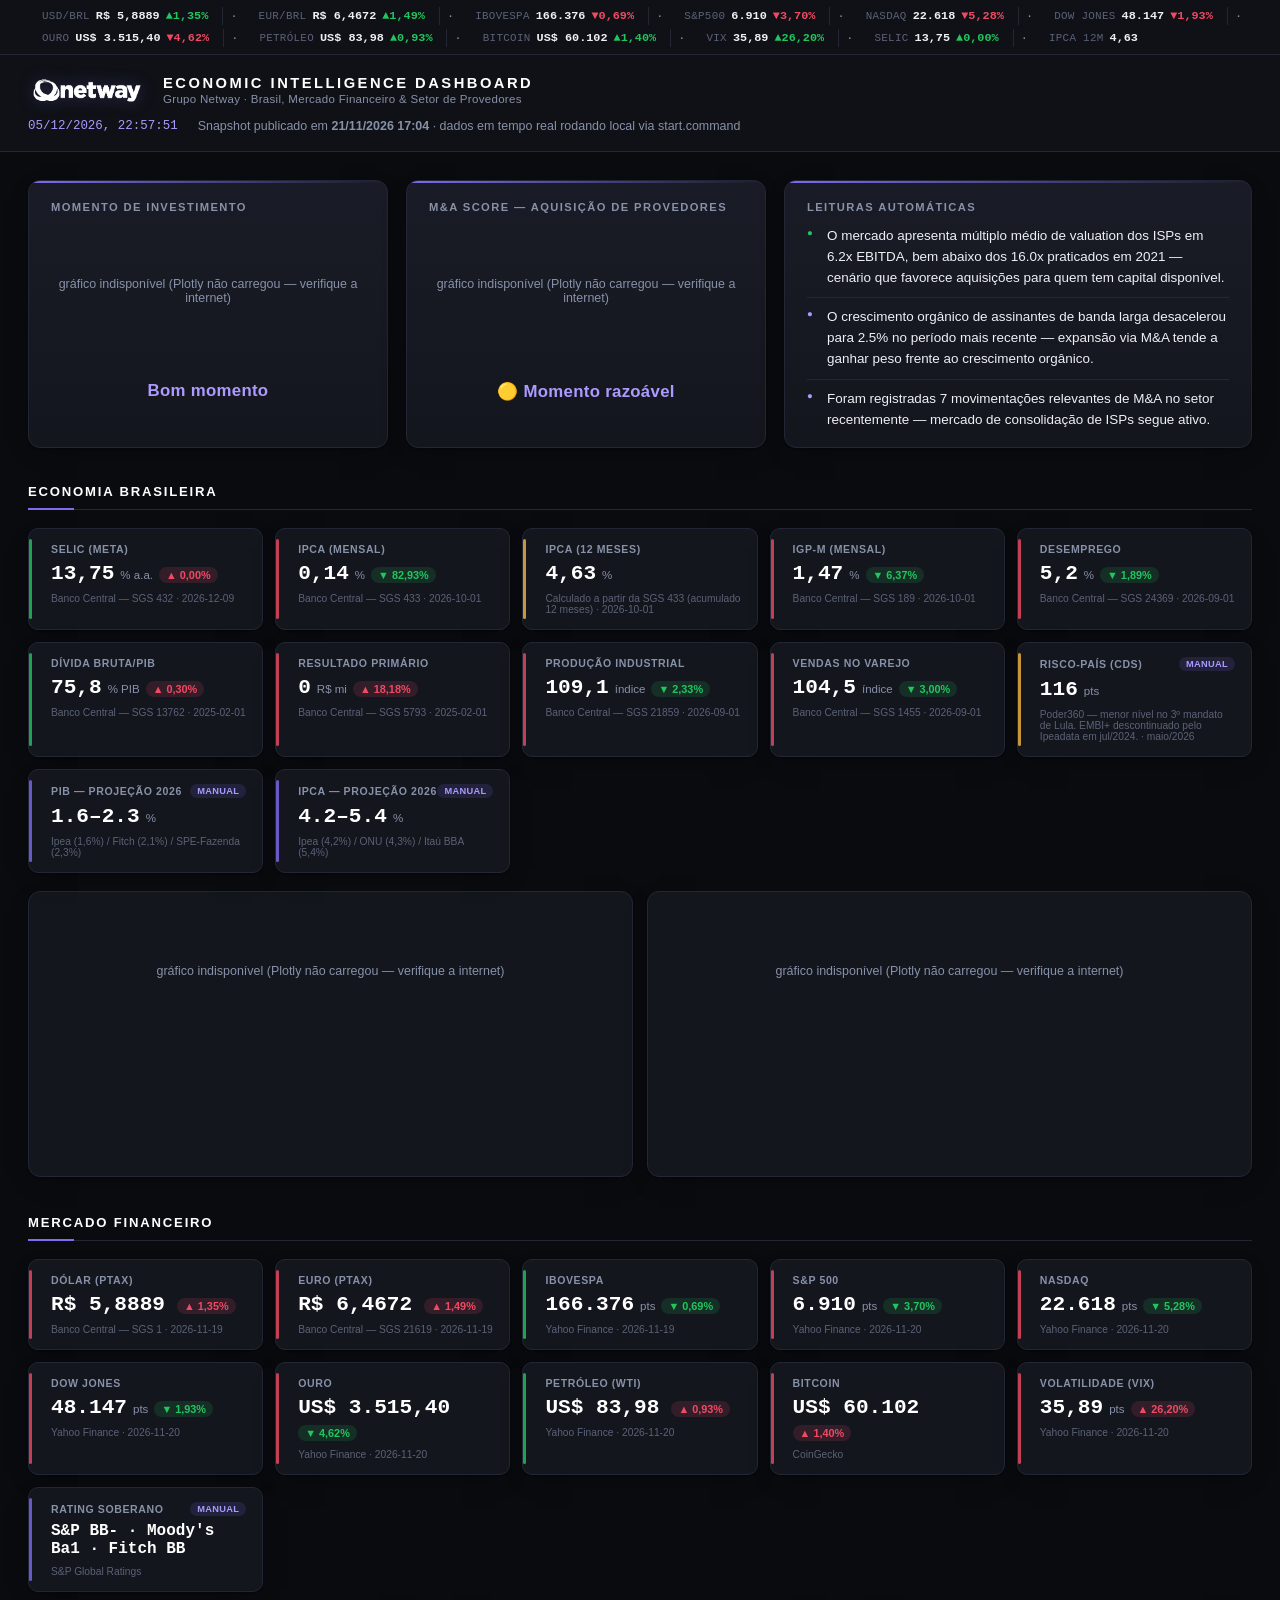
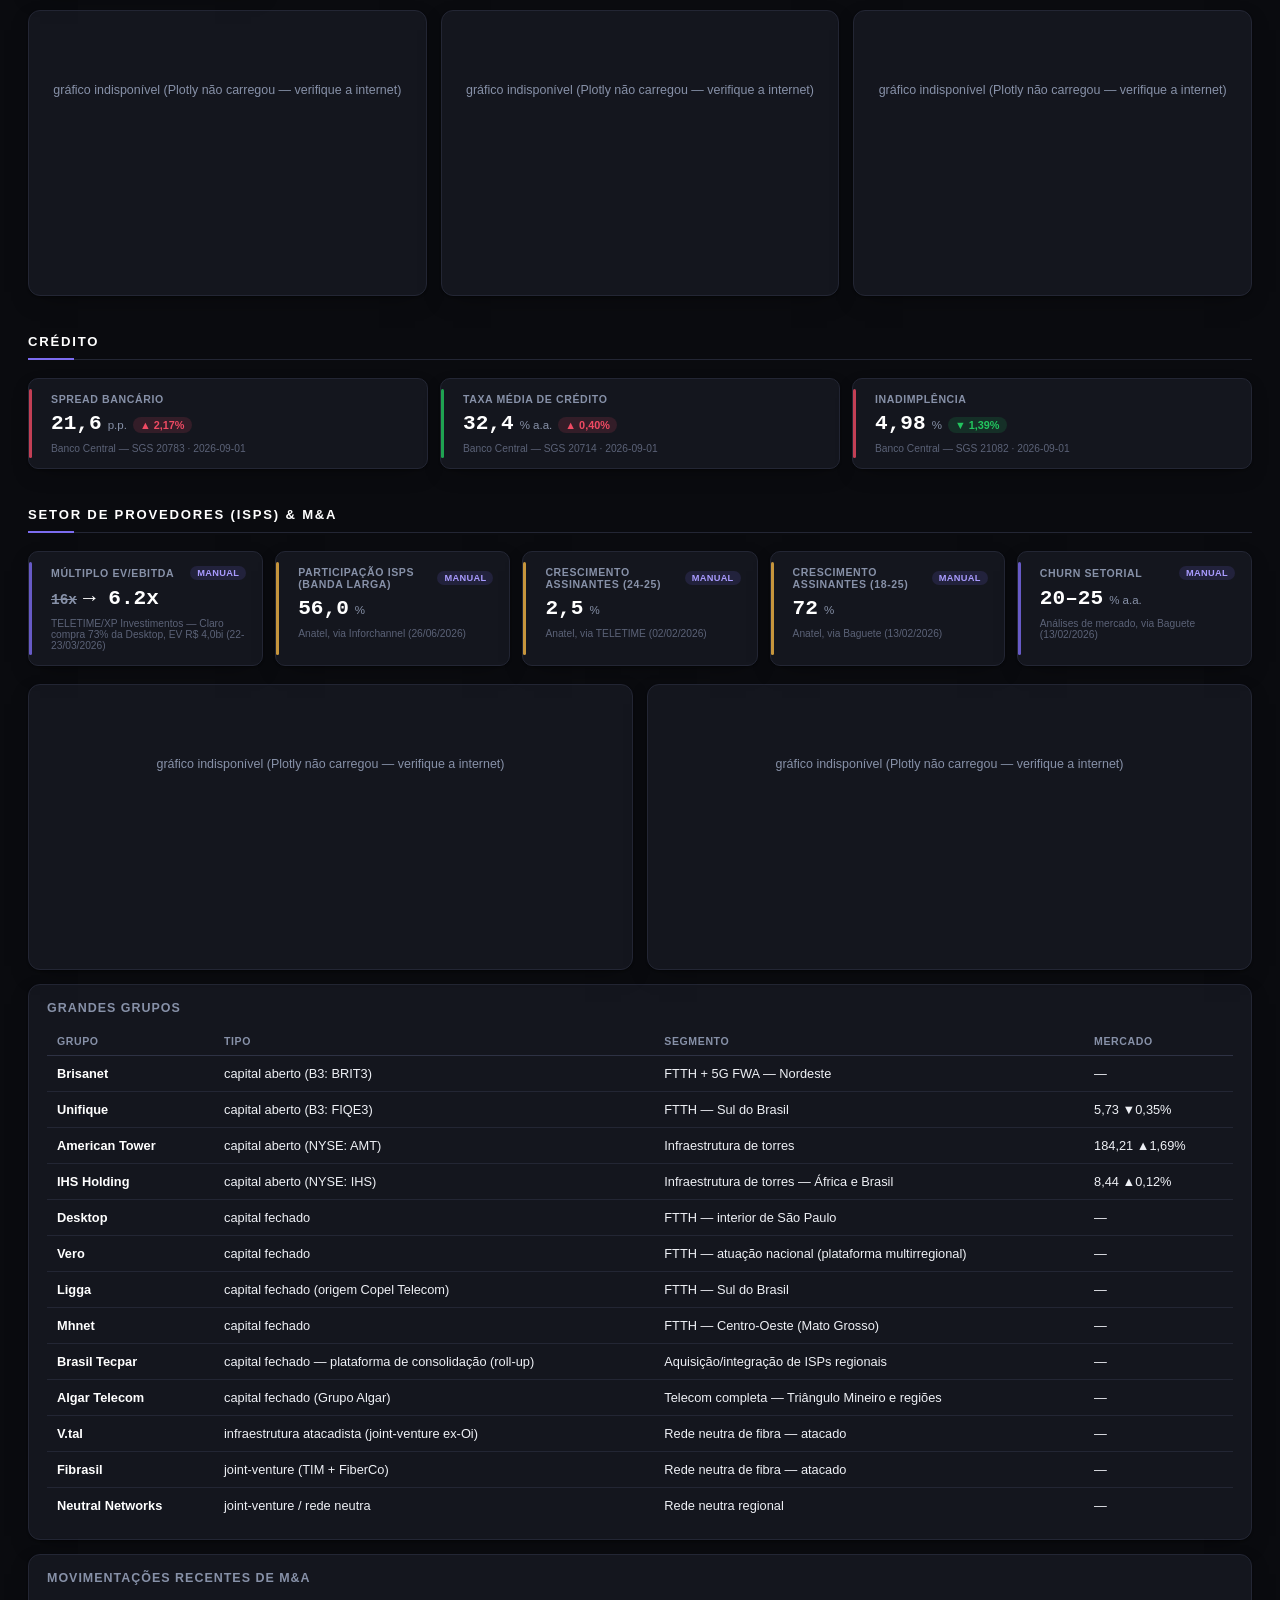
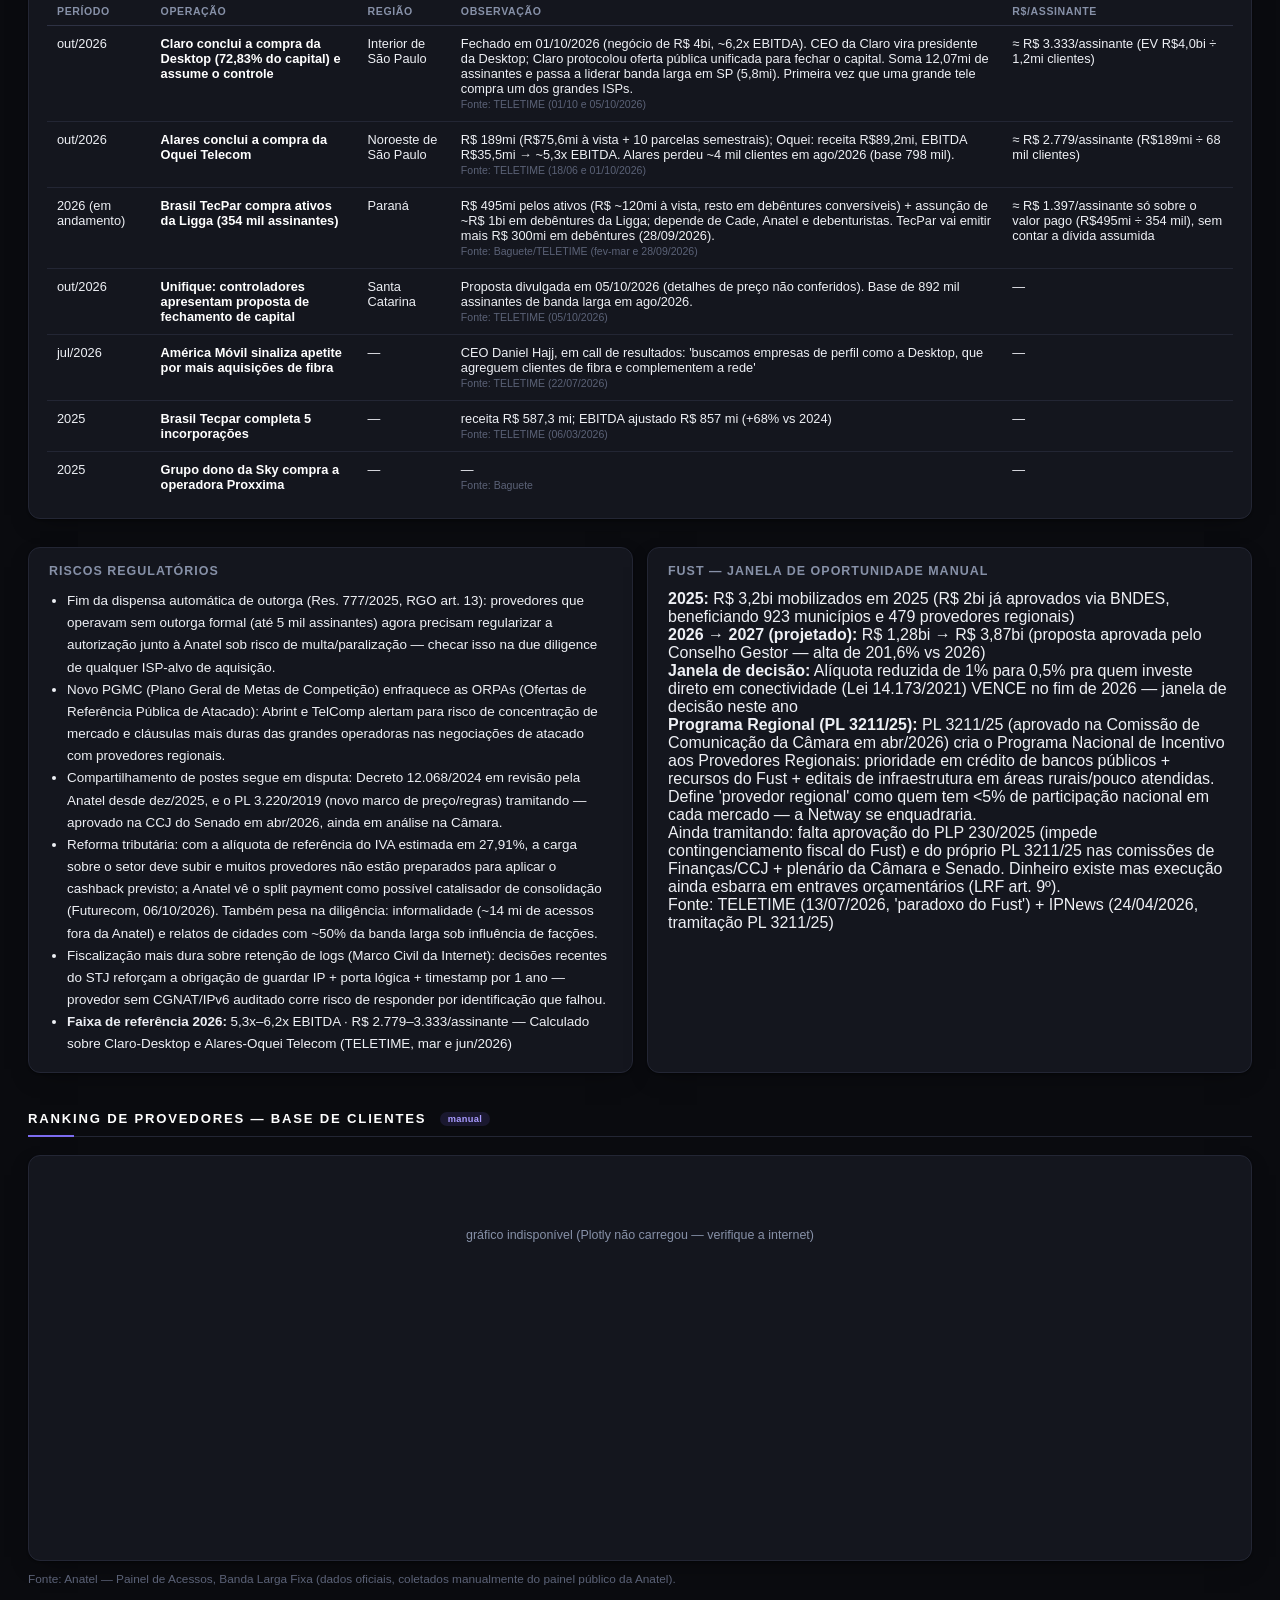
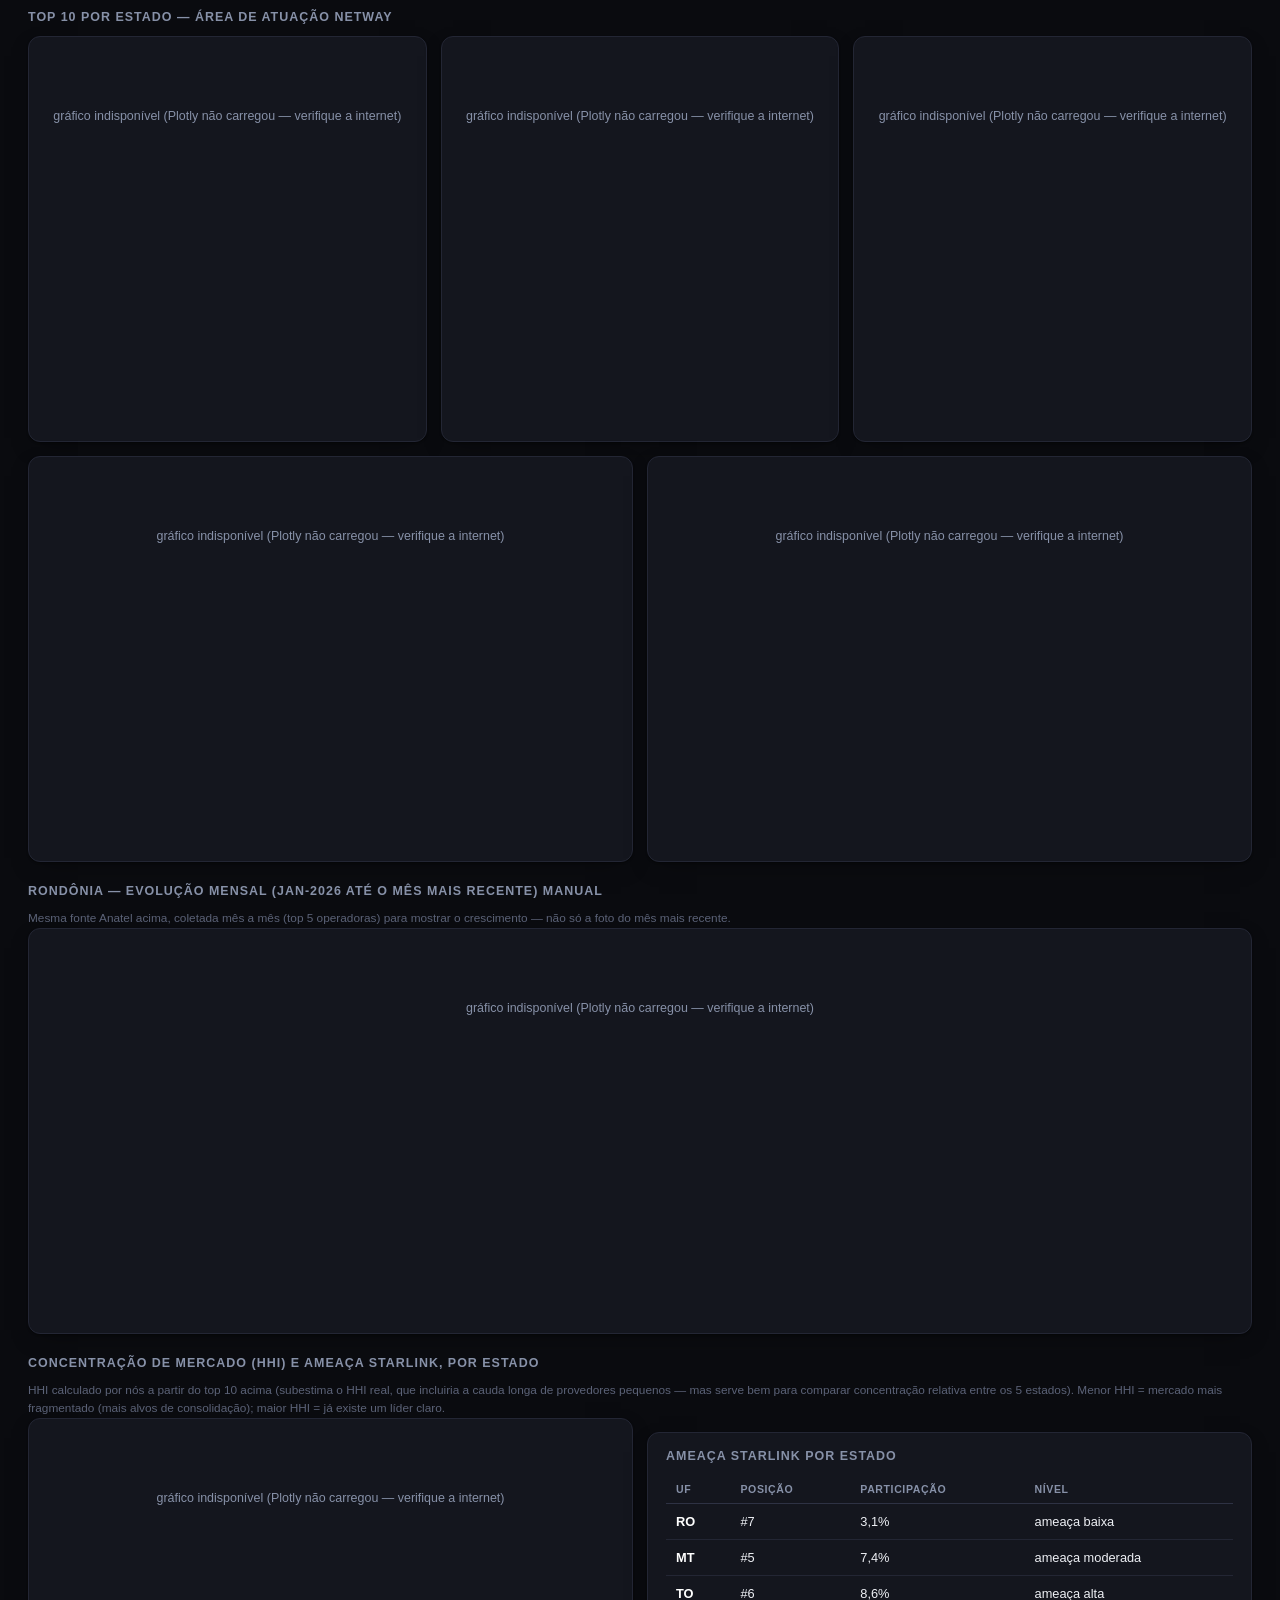
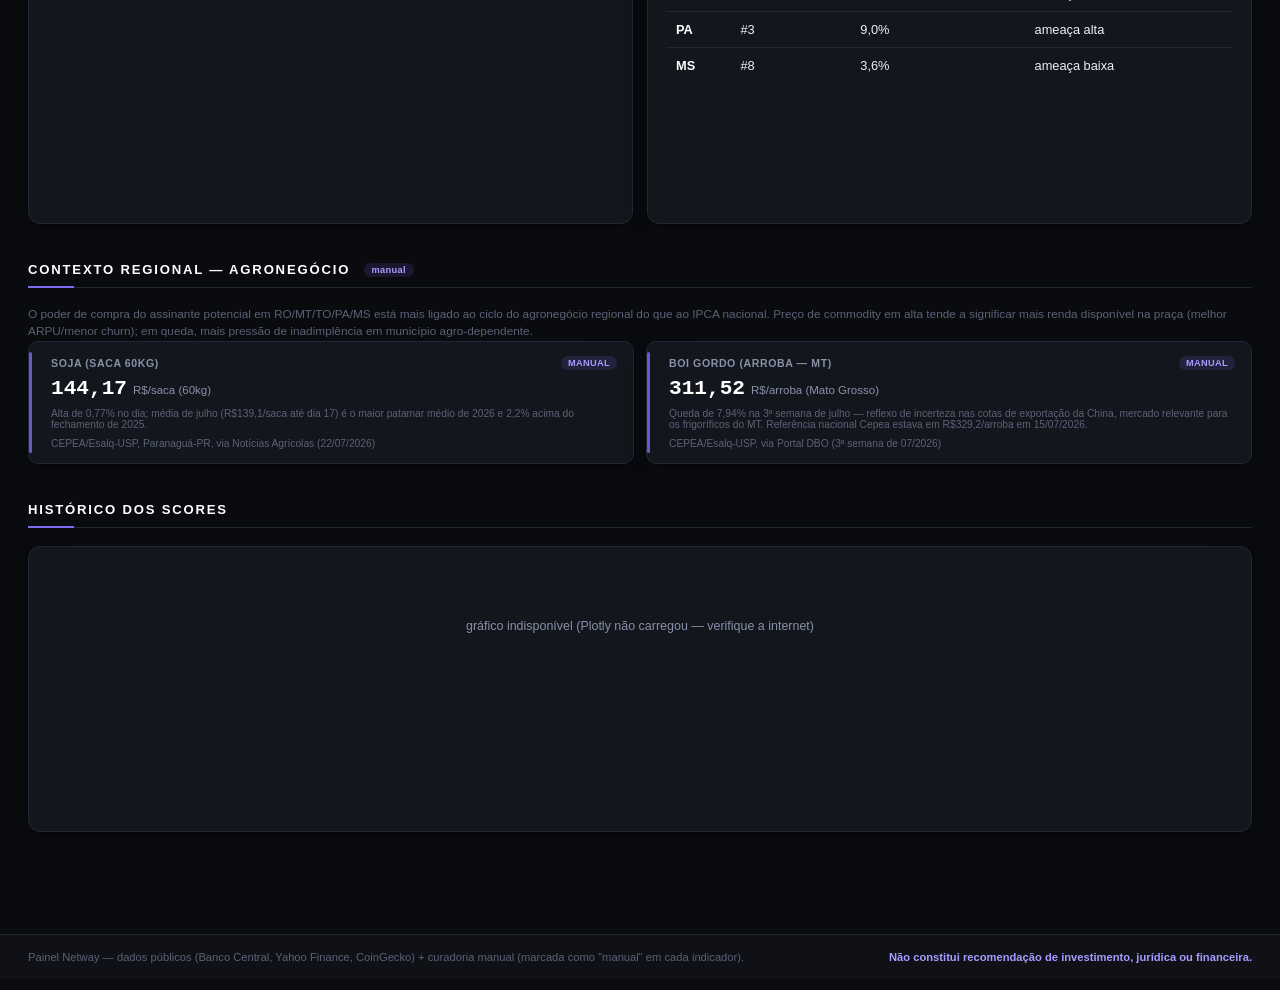
==== commit cd948a54: "Atualização automática (GitHub Actions) — 21/11/2026 17:04 UTC" ====
--- a/index.html
+++ b/index.html
@@ -20,7 +20,7 @@
   </div>
   <div class="topbar-right">
     <span id="relogio" class="relogio">—</span>
-    <span class="intervalo">Snapshot publicado em <strong>20/11/2026 18:14</strong> · dados em tempo real rodando local via start.command</span>
+    <span class="intervalo">Snapshot publicado em <strong>21/11/2026 17:04</strong> · dados em tempo real rodando local via start.command</span>
   </div>
 </header>
 
@@ -149,7 +149,7 @@
 </footer>
 
 <script>
-window.DADOS_ESTATICOS = {"economia": {"selic_meta": {"chave": "selic_meta", "categoria": "economia", "valor": 13.75, "unidade": "% a.a.", "data_referencia": "2026-12-09", "variacao_dia": 0.0, "fonte": "Banco Central — SGS 432", "atualizacao": "automatica", "atualizado_em": "20/11/2026 18:14:09", "historico": [{"data": "2026-11-20", "valor": 13.75}, {"data": "2026-11-21", "valor": 13.75}, {"data": "2026-11-22", "valor": 13.75}, {"data": "2026-11-23", "valor": 13.75}, {"data": "2026-11-24", "valor": 13.75}, {"data": "2026-11-25", "valor": 13.75}, {"data": "2026-11-26", "valor": 13.75}, {"data": "2026-11-27", "valor": 13.75}, {"data": "2026-11-28", "valor": 13.75}, {"data": "2026-11-29", "valor": 13.75}, {"data": "2026-11-30", "valor": 13.75}, {"data": "2026-12-01", "valor": 13.75}, {"data": "2026-12-02", "valor": 13.75}, {"data": "2026-12-03", "valor": 13.75}, {"data": "2026-12-04", "valor": 13.75}, {"data": "2026-12-05", "valor": 13.75}, {"data": "2026-12-06", "valor": 13.75}, {"data": "2026-12-07", "valor": 13.75}, {"data": "2026-12-08", "valor": 13.75}, {"data": "2026-12-09", "valor": 13.75}]}, "ipca_mensal": {"chave": "ipca_mensal", "categoria": "economia", "valor": 0.14, "unidade": "%", "data_referencia": "2026-10-01", "variacao_dia": -82.93, "fonte": "Banco Central — SGS 433", "atualizacao": "automatica", "atualizado_em": "20/11/2026 18:14:11", "historico": [{"data": "2025-03-01", "valor": 0.56}, {"data": "2025-04-01", "valor": 0.43}, {"data": "2025-05-01", "valor": 0.26}, {"data": "2025-06-01", "valor": 0.24}, {"data": "2025-07-01", "valor": 0.26}, {"data": "2025-08-01", "valor": -0.11}, {"data": "2025-09-01", "valor": 0.48}, {"data": "2025-10-01", "valor": 0.09}, {"data": "2025-11-01", "valor": 0.18}, {"data": "2025-12-01", "valor": 0.33}, {"data": "2026-01-01", "valor": 0.33}, {"data": "2026-02-01", "valor": 0.7}, {"data": "2026-03-01", "valor": 0.88}, {"data": "2026-04-01", "valor": 0.67}, {"data": "2026-05-01", "valor": 0.58}, {"data": "2026-06-01", "valor": 0.16}, {"data": "2026-07-01", "valor": 0.07}, {"data": "2026-08-01", "valor": -0.32}, {"data": "2026-09-01", "valor": 0.82}, {"data": "2026-10-01", "valor": 0.14}]}, "igpm_mensal": {"chave": "igpm_mensal", "categoria": "economia", "valor": 1.47, "unidade": "%", "data_referencia": "2026-10-01", "variacao_dia": -6.37, "fonte": "Banco Central — SGS 189", "atualizacao": "automatica", "atualizado_em": "20/11/2026 18:14:14", "historico": [{"data": "2025-03-01", "valor": -0.34}, {"data": "2025-04-01", "valor": 0.24}, {"data": "2025-05-01", "valor": -0.49}, {"data": "2025-06-01", "valor": -1.67}, {"data": "2025-07-01", "valor": -0.77}, {"data": "2025-08-01", "valor": 0.36}, {"data": "2025-09-01", "valor": 0.42}, {"data": "2025-10-01", "valor": -0.36}, {"data": "2025-11-01", "valor": 0.27}, {"data": "2025-12-01", "valor": -0.01}, {"data": "2026-01-01", "valor": 0.41}, {"data": "2026-02-01", "valor": -0.73}, {"data": "2026-03-01", "valor": 0.52}, {"data": "2026-04-01", "valor": 2.73}, {"data": "2026-05-01", "valor": 0.84}, {"data": "2026-06-01", "valor": -0.5}, {"data": "2026-07-01", "valor": -1.16}, {"data": "2026-08-01", "valor": -0.22}, {"data": "2026-09-01", "valor": 1.57}, {"data": "2026-10-01", "valor": 1.47}]}, "desemprego": {"chave": "desemprego", "categoria": "economia", "valor": 5.2, "unidade": "%", "data_referencia": "2026-09-01", "variacao_dia": -1.89, "fonte": "Banco Central — SGS 24369", "atualizacao": "automatica", "atualizado_em": "20/11/2026 18:14:22", "historico": [{"data": "2025-02-01", "valor": 6.8}, {"data": "2025-03-01", "valor": 7.0}, {"data": "2025-04-01", "valor": 6.6}, {"data": "2025-05-01", "valor": 6.2}, {"data": "2025-06-01", "valor": 5.8}, {"data": "2025-07-01", "valor": 5.6}, {"data": "2025-08-01", "valor": 5.6}, {"data": "2025-09-01", "valor": 5.6}, {"data": "2025-10-01", "valor": 5.4}, {"data": "2025-11-01", "valor": 5.2}, {"data": "2025-12-01", "valor": 5.1}, {"data": "2026-01-01", "valor": 5.4}, {"data": "2026-02-01", "valor": 5.8}, {"data": "2026-03-01", "valor": 6.1}, {"data": "2026-04-01", "valor": 5.8}, {"data": "2026-05-01", "valor": 5.6}, {"data": "2026-06-01", "valor": 5.4}, {"data": "2026-07-01", "valor": 5.3}, {"data": "2026-08-01", "valor": 5.3}, {"data": "2026-09-01", "valor": 5.2}]}, "divida_bruta_pib": {"chave": "divida_bruta_pib", "categoria": "economia", "valor": 75.78, "unidade": "% PIB", "data_referencia": "2025-02-01", "variacao_dia": 0.3, "fonte": "Banco Central — SGS 13762", "atualizacao": "automatica", "atualizado_em": "20/11/2026 18:14:25", "historico": [{"data": "2026-09-01", "valor": 82.95}, {"data": "2026-08-01", "valor": 82.93}, {"data": "2026-07-01", "valor": 82.55}, {"data": "2026-06-01", "valor": 81.95}, {"data": "2026-05-01", "valor": 81.04}, {"data": "2026-04-01", "valor": 80.1}, {"data": "2026-03-01", "valor": 79.88}, {"data": "2026-02-01", "valor": 79.12}, {"data": "2026-01-01", "valor": 78.69}, {"data": "2025-12-01", "valor": 78.64}, {"data": "2025-11-01", "valor": 78.95}, {"data": "2025-10-01", "valor": 78.29}, {"data": "2025-09-01", "valor": 77.84}, {"data": "2025-08-01", "valor": 77.31}, {"data": "2025-07-01", "valor": 77.17}, {"data": "2025-06-01", "valor": 76.3}, {"data": "2025-05-01", "valor": 75.75}, {"data": "2025-04-01", "valor": 75.62}, {"data": "2025-03-01", "valor": 75.55}, {"data": "2025-02-01", "valor": 75.78}]}, "resultado_primario": {"chave": "resultado_primario", "categoria": "economia", "valor": 0.13, "unidade": "R$ milhões", "data_referencia": "2025-02-01", "variacao_dia": 18.18, "fonte": "Banco Central — SGS 5793", "atualizacao": "automatica", "atualizado_em": "20/11/2026 18:14:29", "historico": [{"data": "2026-09-01", "valor": 0.52}, {"data": "2026-08-01", "valor": 0.62}, {"data": "2026-07-01", "valor": 0.67}, {"data": "2026-06-01", "valor": 1.19}, {"data": "2026-05-01", "valor": 1.14}, {"data": "2026-04-01", "valor": 0.97}, {"data": "2026-03-01", "valor": 1.06}, {"data": "2026-02-01", "valor": 0.41}, {"data": "2026-01-01", "valor": 0.43}, {"data": "2025-12-01", "valor": 0.43}, {"data": "2025-11-01", "valor": 0.36}, {"data": "2025-10-01", "valor": 0.3}, {"data": "2025-09-01", "valor": 0.27}, {"data": "2025-08-01", "valor": 0.19}, {"data": "2025-07-01", "valor": 0.22}, {"data": "2025-06-01", "valor": -0.15}, {"data": "2025-05-01", "valor": -0.2}, {"data": "2025-04-01", "valor": 0.05}, {"data": "2025-03-01", "valor": 0.11}, {"data": "2025-02-01", "valor": 0.13}]}, "producao_industrial": {"chave": "producao_industrial", "categoria": "economia", "valor": 109.1, "unidade": "índice", "data_referencia": "2026-09-01", "variacao_dia": -2.33, "fonte": "Banco Central — SGS 21859", "atualizacao": "automatica", "atualizado_em": "20/11/2026 18:14:31", "historico": [{"data": "2025-02-01", "valor": 93.5}, {"data": "2025-03-01", "valor": 99.9}, {"data": "2025-04-01", "valor": 99.3}, {"data": "2025-05-01", "valor": 107.0}, {"data": "2025-06-01", "valor": 103.8}, {"data": "2025-07-01", "valor": 112.3}, {"data": "2025-08-01", "valor": 113.0}, {"data": "2025-09-01", "valor": 111.9}, {"data": "2025-10-01", "valor": 113.1}, {"data": "2025-11-01", "valor": 103.1}, {"data": "2025-12-01", "valor": 93.9}, {"data": "2026-01-01", "valor": 95.2}, {"data": "2026-02-01", "valor": 92.8}, {"data": "2026-03-01", "valor": 104.3}, {"data": "2026-04-01", "valor": 102.0}, {"data": "2026-05-01", "valor": 107.2}, {"data": "2026-06-01", "valor": 105.6}, {"data": "2026-07-01", "valor": 111.7}, {"data": "2026-08-01", "valor": 111.7}, {"data": "2026-09-01", "valor": 109.1}]}, "vendas_varejo": {"chave": "vendas_varejo", "categoria": "economia", "valor": 104.45, "unidade": "índice", "data_referencia": "2026-09-01", "variacao_dia": -3.0, "fonte": "Banco Central — SGS 1455", "atualizacao": "automatica", "atualizado_em": "20/11/2026 18:14:34", "historico": [{"data": "2025-02-01", "valor": 97.39}, {"data": "2025-03-01", "valor": 104.49}, {"data": "2025-04-01", "valor": 104.22}, {"data": "2025-05-01", "valor": 108.54}, {"data": "2025-06-01", "valor": 102.1}, {"data": "2025-07-01", "valor": 106.9}, {"data": "2025-08-01", "valor": 107.19}, {"data": "2025-09-01", "valor": 102.67}, {"data": "2025-10-01", "valor": 108.7}, {"data": "2025-11-01", "valor": 116.05}, {"data": "2025-12-01", "valor": 129.65}, {"data": "2026-01-01", "valor": 105.53}, {"data": "2026-02-01", "valor": 97.67}, {"data": "2026-03-01", "valor": 108.52}, {"data": "2026-04-01", "valor": 105.51}, {"data": "2026-05-01", "valor": 109.28}, {"data": "2026-06-01", "valor": 104.99}, {"data": "2026-07-01", "valor": 108.25}, {"data": "2026-08-01", "valor": 107.68}, {"data": "2026-09-01", "valor": 104.45}]}, "ipca_12m": {"chave": "ipca_12m", "categoria": "economia", "valor": 4.63, "unidade": "%", "data_referencia": "2026-10-01", "variacao_dia": null, "fonte": "Calculado a partir da SGS 433 (acumulado 12 meses)", "atualizacao": "automatica", "atualizado_em": "20/11/2026 18:14:42", "historico": []}}, "mercado": {"dolar_ptax": {"chave": "dolar_ptax", "categoria": "mercado", "valor": 5.8889, "unidade": "R$", "data_referencia": "2026-11-19", "variacao_dia": 1.35, "fonte": "Banco Central — SGS 1", "atualizacao": "automatica", "atualizado_em": "20/11/2026 18:14:16", "historico": [{"data": "2026-10-22", "valor": 5.0383}, {"data": "2026-10-23", "valor": 5.0377}, {"data": "2026-10-26", "valor": 5.5007}, {"data": "2026-10-27", "valor": 5.3346}, {"data": "2026-10-28", "valor": 5.342}, {"data": "2026-10-29", "valor": 5.3744}, {"data": "2026-10-30", "valor": 5.4212}, {"data": "2026-11-03", "valor": 5.4935}, {"data": "2026-11-04", "valor": 5.4778}, {"data": "2026-11-05", "valor": 5.4621}, {"data": "2026-11-06", "valor": 5.5013}, {"data": "2026-11-09", "valor": 5.5146}, {"data": "2026-11-10", "valor": 5.584}, {"data": "2026-11-11", "valor": 5.5606}, {"data": "2026-11-12", "valor": 5.6143}, {"data": "2026-11-13", "valor": 5.6518}, {"data": "2026-11-16", "valor": 5.7324}, {"data": "2026-11-17", "valor": 5.7851}, {"data": "2026-11-18", "valor": 5.8102}, {"data": "2026-11-19", "valor": 5.8889}]}, "euro_ptax": {"chave": "euro_ptax", "categoria": "mercado", "valor": 6.4672, "unidade": "R$", "data_referencia": "2026-11-19", "variacao_dia": 1.49, "fonte": "Banco Central — SGS 21619", "atualizacao": "automatica", "atualizado_em": "20/11/2026 18:14:19", "historico": [{"data": "2026-10-22", "valor": 5.6494}, {"data": "2026-10-23", "valor": 5.6422}, {"data": "2026-10-26", "valor": 6.1487}, {"data": "2026-10-27", "valor": 5.9449}, {"data": "2026-10-28", "valor": 5.9515}, {"data": "2026-10-29", "valor": 6.0}, {"data": "2026-10-30", "valor": 6.0522}, {"data": "2026-11-03", "valor": 6.15}, {"data": "2026-11-04", "valor": 6.1549}, {"data": "2026-11-05", "valor": 6.1323}, {"data": "2026-11-06", "valor": 6.1317}, {"data": "2026-11-09", "valor": 6.1741}, {"data": "2026-11-10", "valor": 6.2317}, {"data": "2026-11-11", "valor": 6.1706}, {"data": "2026-11-12", "valor": 6.2133}, {"data": "2026-11-13", "valor": 6.2334}, {"data": "2026-11-16", "valor": 6.3102}, {"data": "2026-11-17", "valor": 6.3659}, {"data": "2026-11-18", "valor": 6.372}, {"data": "2026-11-19", "valor": 6.4672}]}, "ibovespa": {"chave": "ibovespa", "categoria": "mercado", "valor": 166376.0, "unidade": "pontos", "data_referencia": "2026-11-19", "variacao_dia": -0.69, "fonte": "Yahoo Finance", "atualizacao": "automatica", "atualizado_em": "20/11/2026 18:14:42", "historico": [{"data": "2026-06-01", "valor": 172198.0}, {"data": "2026-06-02", "valor": 174198.0}, {"data": "2026-06-03", "valor": 170331.0}, {"data": "2026-06-05", "valor": 169019.0}, {"data": "2026-06-08", "valor": 168669.0}, {"data": "2026-06-09", "valor": 169813.0}, {"data": "2026-06-10", "valor": 168619.0}, {"data": "2026-06-11", "valor": 171497.0}, {"data": "2026-06-12", "valor": 171133.0}, {"data": "2026-06-15", "valor": 170415.0}, {"data": "2026-06-16", "valor": 169649.0}, {"data": "2026-06-17", "valor": 168454.0}, {"data": "2026-06-18", "valor": 168278.0}, {"data": "2026-06-19", "valor": 168576.0}, {"data": "2026-06-22", "valor": 170370.0}, {"data": "2026-06-23", "valor": 171259.0}, {"data": "2026-06-24", "valor": 170507.0}, {"data": "2026-06-25", "valor": 171990.0}, {"data": "2026-06-26", "valor": 173295.0}, {"data": "2026-06-29", "valor": 173205.0}, {"data": "2026-06-30", "valor": 172024.0}, {"data": "2026-07-01", "valor": 171689.0}, {"data": "2026-07-02", "valor": 172788.0}, {"data": "2026-07-03", "valor": 174266.0}, {"data": "2026-07-06", "valor": 172448.0}, {"data": "2026-07-07", "valor": 172021.0}, {"data": "2026-07-08", "valor": 170654.0}, {"data": "2026-07-09", "valor": 172742.0}, {"data": "2026-07-10", "valor": 177866.0}, {"data": "2026-07-13", "valor": 175739.0}, {"data": "2026-07-14", "valor": 176641.0}, {"data": "2026-07-15", "valor": 176011.0}, {"data": "2026-07-16", "valor": 173825.0}, {"data": "2026-07-17", "valor": 173714.0}, {"data": "2026-07-20", "valor": 173371.0}, {"data": "2026-07-21", "valor": 173326.0}, {"data": "2026-07-22", "valor": 177548.0}, {"data": "2026-07-23", "valor": 176724.0}, {"data": "2026-07-24", "valor": 174042.0}, {"data": "2026-07-27", "valor": 175335.0}, {"data": "2026-07-28", "valor": 176565.0}, {"data": "2026-07-29", "valor": 173885.0}, {"data": "2026-07-30", "valor": 177159.0}, {"data": "2026-07-31", "valor": 177999.0}, {"data": "2026-08-03", "valor": 178000.0}, {"data": "2026-08-04", "valor": 177895.0}, {"data": "2026-08-05", "valor": 177726.0}, {"data": "2026-08-06", "valor": 175546.0}, {"data": "2026-08-07", "valor": 172513.0}, {"data": "2026-08-10", "valor": 172180.0}, {"data": "2026-08-11", "valor": 167875.0}, {"data": "2026-08-12", "valor": 167491.0}, {"data": "2026-08-13", "valor": 167101.0}, {"data": "2026-08-14", "valor": 166934.0}, {"data": "2026-08-17", "valor": 166784.0}, {"data": "2026-08-18", "valor": 166335.0}, {"data": "2026-08-19", "valor": 167830.0}, {"data": "2026-08-20", "valor": 167927.0}, {"data": "2026-08-21", "valor": 171032.0}, {"data": "2026-08-24", "valor": 171907.0}, {"data": "2026-08-25", "valor": 174577.0}, {"data": "2026-08-26", "valor": 174586.0}, {"data": "2026-08-27", "valor": 175135.0}, {"data": "2026-08-28", "valor": 175665.0}, {"data": "2026-08-31", "valor": 177419.0}, {"data": "2026-09-01", "valor": 179723.0}, {"data": "2026-09-02", "valor": 185205.0}, {"data": "2026-09-03", "valor": 185188.0}, {"data": "2026-09-04", "valor": 185147.0}, {"data": "2026-09-08", "valor": 187367.0}, {"data": "2026-09-09", "valor": 185629.0}, {"data": "2026-09-10", "valor": 188269.0}, {"data": "2026-09-11", "valor": 187207.0}, {"data": "2026-09-14", "valor": 185501.0}, {"data": "2026-09-15", "valor": 186503.0}, {"data": "2026-09-16", "valor": 185548.0}, {"data": "2026-09-17", "valor": 185992.0}, {"data": "2026-09-18", "valor": 185229.0}, {"data": "2026-09-21", "valor": 186596.0}, {"data": "2026-09-22", "valor": 187423.0}, {"data": "2026-09-23", "valor": 185814.0}, {"data": "2026-09-24", "valor": 183966.0}, {"data": "2026-09-25", "valor": 183477.0}, {"data": "2026-09-28", "valor": 182991.0}, {"data": "2026-09-29", "valor": 183828.0}, {"data": "2026-09-30", "valor": 186340.0}, {"data": "2026-10-01", "valor": 187198.0}, {"data": "2026-10-02", "valor": 192115.0}, {"data": "2026-10-05", "valor": 206912.0}, {"data": "2026-10-06", "valor": 205835.0}, {"data": "2026-10-07", "valor": 204302.0}, {"data": "2026-10-08", "valor": 206220.0}, {"data": "2026-10-09", "valor": 209067.0}, {"data": "2026-10-13", "valor": 206888.0}, {"data": "2026-10-14", "valor": 206506.0}, {"data": "2026-10-15", "valor": 204324.0}, {"data": "2026-10-16", "valor": 205430.0}, {"data": "2026-10-19", "valor": 205079.0}, {"data": "2026-10-20", "valor": 208296.0}, {"data": "2026-10-21", "valor": 206495.0}, {"data": "2026-10-22", "valor": 204120.0}, {"data": "2026-10-23", "valor": 205083.0}, {"data": "2026-10-26", "valor": 176608.0}, {"data": "2026-10-27", "valor": 175710.0}, {"data": "2026-10-28", "valor": 171006.0}, {"data": "2026-10-29", "valor": 169186.0}, {"data": "2026-10-30", "valor": 167922.0}, {"data": "2026-11-03", "valor": 165529.0}, {"data": "2026-11-04", "valor": 167564.0}, {"data": "2026-11-05", "valor": 166192.0}, {"data": "2026-11-06", "valor": 168499.0}, {"data": "2026-11-09", "valor": 172236.0}, {"data": "2026-11-10", "valor": 171337.0}, {"data": "2026-11-11", "valor": 172060.0}, {"data": "2026-11-12", "valor": 171324.0}, {"data": "2026-11-13", "valor": 172458.0}, {"data": "2026-11-16", "valor": 169295.0}, {"data": "2026-11-17", "valor": 169817.0}, {"data": "2026-11-18", "valor": 167538.0}, {"data": "2026-11-19", "valor": 166376.0}]}, "sp500": {"chave": "sp500", "categoria": "mercado", "valor": 7009.64990234375, "unidade": "pontos", "data_referencia": "2026-11-20", "variacao_dia": -2.32, "fonte": "Yahoo Finance", "atualizacao": "automatica", "atualizado_em": "20/11/2026 18:14:42", "historico": [{"data": "2026-06-03", "valor": 7553.68017578125}, {"data": "2026-06-04", "valor": 7584.31005859375}, {"data": "2026-06-05", "valor": 7383.740234375}, {"data": "2026-06-08", "valor": 7405.72998046875}, {"data": "2026-06-09", "valor": 7386.64990234375}, {"data": "2026-06-10", "valor": 7266.990234375}, {"data": "2026-06-11", "valor": 7394.2998046875}, {"data": "2026-06-12", "valor": 7431.4599609375}, {"data": "2026-06-15", "valor": 7554.2900390625}, {"data": "2026-06-16", "valor": 7511.35009765625}, {"data": "2026-06-17", "valor": 7420.10009765625}, {"data": "2026-06-18", "valor": 7500.580078125}, {"data": "2026-06-22", "valor": 7472.7900390625}, {"data": "2026-06-23", "valor": 7365.4599609375}, {"data": "2026-06-24", "valor": 7358.22021484375}, {"data": "2026-06-25", "valor": 7357.490234375}, {"data": "2026-06-26", "valor": 7354.02001953125}, {"data": "2026-06-29", "valor": 7440.43017578125}, {"data": "2026-06-30", "valor": 7499.35986328125}, {"data": "2026-07-01", "valor": 7483.22998046875}, {"data": "2026-07-02", "valor": 7483.240234375}, {"data": "2026-07-06", "valor": 7537.43017578125}, {"data": "2026-07-07", "valor": 7503.85009765625}, {"data": "2026-07-08", "valor": 7482.7099609375}, {"data": "2026-07-09", "valor": 7543.64013671875}, {"data": "2026-07-10", "valor": 7575.39013671875}, {"data": "2026-07-13", "valor": 7515.33984375}, {"data": "2026-07-14", "valor": 7543.58984375}, {"data": "2026-07-15", "valor": 7572.39990234375}, {"data": "2026-07-16", "valor": 7533.77001953125}, {"data": "2026-07-17", "valor": 7457.68994140625}, {"data": "2026-07-20", "valor": 7443.27978515625}, {"data": "2026-07-21", "valor": 7509.2001953125}, {"data": "2026-07-22", "valor": 7498.9599609375}, {"data": "2026-07-23", "valor": 7408.2998046875}, {"data": "2026-07-24", "valor": 7411.97998046875}, {"data": "2026-07-27", "valor": 7413.18017578125}, {"data": "2026-07-28", "valor": 7428.77978515625}, {"data": "2026-07-29", "valor": 7316.14990234375}, {"data": "2026-07-30", "valor": 7437.6298828125}, {"data": "2026-07-31", "valor": 7489.72021484375}, {"data": "2026-08-03", "valor": 7600.5}, {"data": "2026-08-04", "valor": 7736.52001953125}, {"data": "2026-08-05", "valor": 7723.5498046875}, {"data": "2026-08-06", "valor": 7709.9599609375}, {"data": "2026-08-07", "valor": 7757.64013671875}, {"data": "2026-08-10", "valor": 7753.10986328125}, {"data": "2026-08-11", "valor": 7728.2001953125}, {"data": "2026-08-12", "valor": 7748.5}, {"data": "2026-08-13", "valor": 7798.990234375}, {"data": "2026-08-14", "valor": 7785.759765625}, {"data": "2026-08-17", "valor": 7745.06005859375}, {"data": "2026-08-18", "valor": 7691.759765625}, {"data": "2026-08-19", "valor": 7707.97998046875}, {"data": "2026-08-20", "valor": 7641.16015625}, {"data": "2026-08-21", "valor": 7674.3701171875}, {"data": "2026-08-24", "valor": 7652.85986328125}, {"data": "2026-08-25", "valor": 7677.27978515625}, {"data": "2026-08-26", "valor": 7675.7001953125}, {"data": "2026-08-27", "valor": 7730.990234375}, {"data": "2026-08-28", "valor": 7711.759765625}, {"data": "2026-08-31", "valor": 7686.14013671875}, {"data": "2026-09-01", "valor": 7631.47021484375}, {"data": "2026-09-02", "valor": 7666.60009765625}, {"data": "2026-09-03", "valor": 7747.7099609375}, {"data": "2026-09-04", "valor": 7718.60009765625}, {"data": "2026-09-08", "valor": 7673.52001953125}, {"data": "2026-09-09", "valor": 7636.35986328125}, {"data": "2026-09-10", "valor": 7591.7001953125}, {"data": "2026-09-11", "valor": 7656.97998046875}, {"data": "2026-09-14", "valor": 7619.97998046875}, {"data": "2026-09-15", "valor": 7585.72998046875}, {"data": "2026-09-16", "valor": 7551.81005859375}, {"data": "2026-09-17", "valor": 7637.759765625}, {"data": "2026-09-18", "valor": 7650.5}, {"data": "2026-09-21", "valor": 7764.7001953125}, {"data": "2026-09-22", "valor": 7764.64013671875}, {"data": "2026-09-23", "valor": 7706.02978515625}, {"data": "2026-09-24", "valor": 7704.1298828125}, {"data": "2026-09-25", "valor": 7743.41015625}, {"data": "2026-09-28", "valor": 7683.68994140625}, {"data": "2026-09-29", "valor": 7670.83984375}, {"data": "2026-09-30", "valor": 7651.5400390625}, {"data": "2026-10-01", "valor": 7666.4501953125}, {"data": "2026-10-02", "valor": 7722.72021484375}, {"data": "2026-10-05", "valor": 7773.9501953125}, {"data": "2026-10-06", "valor": 7818.93017578125}, {"data": "2026-10-07", "valor": 7801.77001953125}, {"data": "2026-10-08", "valor": 7765.35986328125}, {"data": "2026-10-09", "valor": 7811.5400390625}, {"data": "2026-10-12", "valor": 7807.240234375}, {"data": "2026-10-13", "valor": 7805.4501953125}, {"data": "2026-10-14", "valor": 7718.93994140625}, {"data": "2026-10-15", "valor": 7744.06005859375}, {"data": "2026-10-16", "valor": 7659.43994140625}, {"data": "2026-10-19", "valor": 7690.72998046875}, {"data": "2026-10-20", "valor": 7712.56982421875}, {"data": "2026-10-21", "valor": 7757.169921875}, {"data": "2026-10-22", "valor": 7663.43017578125}, {"data": "2026-10-23", "valor": 7623.68017578125}, {"data": "2026-10-26", "valor": 7676.77001953125}, {"data": "2026-10-27", "valor": 7722.60009765625}, {"data": "2026-10-28", "valor": 7743.97998046875}, {"data": "2026-10-29", "valor": 7720.39013671875}, {"data": "2026-10-30", "valor": 7580.06982421875}, {"data": "2026-11-02", "valor": 7541.39990234375}, {"data": "2026-11-03", "valor": 7568.919921875}, {"data": "2026-11-04", "valor": 7688.6201171875}, {"data": "2026-11-05", "valor": 7353.72998046875}, {"data": "2026-11-06", "valor": 7376.85986328125}, {"data": "2026-11-09", "valor": 7549.93994140625}, {"data": "2026-11-10", "valor": 7520.93017578125}, {"data": "2026-11-11", "valor": 7619.3798828125}, {"data": "2026-11-12", "valor": 7592.39990234375}, {"data": "2026-11-13", "valor": 7561.669921875}, {"data": "2026-11-16", "valor": 7416.58984375}, {"data": "2026-11-17", "valor": 7340.52978515625}, {"data": "2026-11-18", "valor": 7323.6298828125}, {"data": "2026-11-19", "valor": 7175.830078125}, {"data": "2026-11-20", "valor": 7009.64990234375}]}, "nasdaq": {"chave": "nasdaq", "categoria": "mercado", "valor": 22974.625, "unidade": "pontos", "data_referencia": "2026-11-20", "variacao_dia": -3.79, "fonte": "Yahoo Finance", "atualizacao": "automatica", "atualizado_em": "20/11/2026 18:14:42", "historico": [{"data": "2026-06-03", "valor": 26853.98046875}, {"data": "2026-06-04", "valor": 26830.9609375}, {"data": "2026-06-05", "valor": 25709.4296875}, {"data": "2026-06-08", "valor": 25929.66015625}, {"data": "2026-06-09", "valor": 25678.8203125}, {"data": "2026-06-10", "valor": 25169.5}, {"data": "2026-06-11", "valor": 25809.66015625}, {"data": "2026-06-12", "valor": 25888.83984375}, {"data": "2026-06-15", "valor": 26683.939453125}, {"data": "2026-06-16", "valor": 26376.33984375}, {"data": "2026-06-17", "valor": 26021.66015625}, {"data": "2026-06-18", "valor": 26517.9296875}, {"data": "2026-06-22", "valor": 26166.599609375}, {"data": "2026-06-23", "valor": 25587.0390625}, {"data": "2026-06-24", "valor": 25476.640625}, {"data": "2026-06-25", "valor": 25358.599609375}, {"data": "2026-06-26", "valor": 25297.619140625}, {"data": "2026-06-29", "valor": 25820.140625}, {"data": "2026-06-30", "valor": 26213.720703125}, {"data": "2026-07-01", "valor": 26040.029296875}, {"data": "2026-07-02", "valor": 25832.669921875}, {"data": "2026-07-06", "valor": 26121.16015625}, {"data": "2026-07-07", "valor": 25818.689453125}, {"data": "2026-07-08", "valor": 25870.650390625}, {"data": "2026-07-09", "valor": 26206.890625}, {"data": "2026-07-10", "valor": 26281.609375}, {"data": "2026-07-13", "valor": 25873.1796875}, {"data": "2026-07-14", "valor": 26107.009765625}, {"data": "2026-07-15", "valor": 26269.23046875}, {"data": "2026-07-16", "valor": 25881.94921875}, {"data": "2026-07-17", "valor": 25520.240234375}, {"data": "2026-07-20", "valor": 25508.0703125}, {"data": "2026-07-21", "valor": 25837.2109375}, {"data": "2026-07-22", "valor": 25690.900390625}, {"data": "2026-07-23", "valor": 25137.689453125}, {"data": "2026-07-24", "valor": 24975.8203125}, {"data": "2026-07-27", "valor": 24932.080078125}, {"data": "2026-07-28", "valor": 24876.91015625}, {"data": "2026-07-29", "valor": 24442.939453125}, {"data": "2026-07-30", "valor": 25122.1796875}, {"data": "2026-07-31", "valor": 25373.849609375}, {"data": "2026-08-03", "valor": 25913.900390625}, {"data": "2026-08-04", "valor": 26584.990234375}, {"data": "2026-08-05", "valor": 26363.439453125}, {"data": "2026-08-06", "valor": 26348.349609375}, {"data": "2026-08-07", "valor": 26690.619140625}, {"data": "2026-08-10", "valor": 26605.359375}, {"data": "2026-08-11", "valor": 26445.44921875}, {"data": "2026-08-12", "valor": 26588.490234375}, {"data": "2026-08-13", "valor": 26803.029296875}, {"data": "2026-08-14", "valor": 26729.16015625}, {"data": "2026-08-17", "valor": 26644.91015625}, {"data": "2026-08-18", "valor": 26289.7109375}, {"data": "2026-08-19", "valor": 26331.08984375}, {"data": "2026-08-20", "valor": 26067.169921875}, {"data": "2026-08-21", "valor": 26180.4609375}, {"data": "2026-08-24", "valor": 25980.189453125}, {"data": "2026-08-25", "valor": 26151.30078125}, {"data": "2026-08-26", "valor": 26130.19921875}, {"data": "2026-08-27", "valor": 26541.349609375}, {"data": "2026-08-28", "valor": 26402.419921875}, {"data": "2026-08-31", "valor": 26370.890625}, {"data": "2026-09-01", "valor": 26099.76953125}, {"data": "2026-09-02", "valor": 26217.830078125}, {"data": "2026-09-03", "valor": 26584.060546875}, {"data": "2026-09-04", "valor": 26506.990234375}, {"data": "2026-09-08", "valor": 26421.41015625}, {"data": "2026-09-09", "valor": 26253.33984375}, {"data": "2026-09-10", "valor": 26081.720703125}, {"data": "2026-09-11", "valor": 26333.0390625}, {"data": "2026-09-14", "valor": 26186.41015625}, {"data": "2026-09-15", "valor": 25981.5703125}, {"data": "2026-09-16", "valor": 25978.4296875}, {"data": "2026-09-17", "valor": 26418.30078125}, {"data": "2026-09-18", "valor": 26522.5390625}, {"data": "2026-09-21", "valor": 27122.08984375}, {"data": "2026-09-22", "valor": 27244.279296875}, {"data": "2026-09-23", "valor": 26936.0390625}, {"data": "2026-09-24", "valor": 26939.369140625}, {"data": "2026-09-25", "valor": 27068.720703125}, {"data": "2026-09-28", "valor": 26820.380859375}, {"data": "2026-09-29", "valor": 26797.5390625}, {"data": "2026-09-30", "valor": 26861.060546875}, {"data": "2026-10-01", "valor": 26871.599609375}, {"data": "2026-10-02", "valor": 27190.859375}, {"data": "2026-10-05", "valor": 27477.310546875}, {"data": "2026-10-06", "valor": 27599.7890625}, {"data": "2026-10-07", "valor": 27538.689453125}, {"data": "2026-10-08", "valor": 27193.33984375}, {"data": "2026-10-09", "valor": 27366.169921875}, {"data": "2026-10-12", "valor": 27245.900390625}, {"data": "2026-10-13", "valor": 27204.380859375}, {"data": "2026-10-14", "valor": 26692.869140625}, {"data": "2026-10-15", "valor": 26713.029296875}, {"data": "2026-10-16", "valor": 26140.029296875}, {"data": "2026-10-19", "valor": 26430.890625}, {"data": "2026-10-20", "valor": 26424.8203125}, {"data": "2026-10-21", "valor": 26702.859375}, {"data": "2026-10-22", "valor": 26008.859375}, {"data": "2026-10-23", "valor": 25955.33984375}, {"data": "2026-10-26", "valor": 26169.380859375}, {"data": "2026-10-27", "valor": 26477.810546875}, {"data": "2026-10-28", "valor": 26549.849609375}, {"data": "2026-10-29", "valor": 26184.720703125}, {"data": "2026-10-30", "valor": 25437.0}, {"data": "2026-11-02", "valor": 25164.310546875}, {"data": "2026-11-03", "valor": 25372.009765625}, {"data": "2026-11-04", "valor": 25736.509765625}, {"data": "2026-11-05", "valor": 24315.0}, {"data": "2026-11-06", "valor": 24579.4296875}, {"data": "2026-11-09", "valor": 25253.140625}, {"data": "2026-11-10", "valor": 25065.869140625}, {"data": "2026-11-11", "valor": 25466.189453125}, {"data": "2026-11-12", "valor": 25366.08984375}, {"data": "2026-11-13", "valor": 25136.26953125}, {"data": "2026-11-16", "valor": 24509.759765625}, {"data": "2026-11-17", "valor": 24328.380859375}, {"data": "2026-11-18", "valor": 24429.880859375}, {"data": "2026-11-19", "valor": 23879.19921875}, {"data": "2026-11-20", "valor": 22974.625}]}, "dow_jones": {"chave": "dow_jones", "categoria": "mercado", "valor": 48703.23828125, "unidade": "pontos", "data_referencia": "2026-11-20", "variacao_dia": -0.8, "fonte": "Yahoo Finance", "atualizacao": "automatica", "atualizado_em": "20/11/2026 18:14:42", "historico": [{"data": "2026-06-03", "valor": 50687.0703125}, {"data": "2026-06-04", "valor": 51561.9296875}, {"data": "2026-06-05", "valor": 50866.78125}, {"data": "2026-06-08", "valor": 50786.01171875}, {"data": "2026-06-09", "valor": 50872.109375}, {"data": "2026-06-10", "valor": 49918.78125}, {"data": "2026-06-11", "valor": 50848.75}, {"data": "2026-06-12", "valor": 51202.26171875}, {"data": "2026-06-15", "valor": 51671.03125}, {"data": "2026-06-16", "valor": 51999.671875}, {"data": "2026-06-17", "valor": 51492.55078125}, {"data": "2026-06-18", "valor": 51564.69921875}, {"data": "2026-06-22", "valor": 51712.7109375}, {"data": "2026-06-23", "valor": 51666.83984375}, {"data": "2026-06-24", "valor": 51848.8984375}, {"data": "2026-06-25", "valor": 51920.62109375}, {"data": "2026-06-26", "valor": 51876.109375}, {"data": "2026-06-29", "valor": 52182.73828125}, {"data": "2026-06-30", "valor": 52319.19921875}, {"data": "2026-07-01", "valor": 52305.23828125}, {"data": "2026-07-02", "valor": 52900.0703125}, {"data": "2026-07-06", "valor": 53055.91015625}, {"data": "2026-07-07", "valor": 52925.1484375}, {"data": "2026-07-08", "valor": 52348.390625}, {"data": "2026-07-09", "valor": 52487.41015625}, {"data": "2026-07-10", "valor": 52637.01171875}, {"data": "2026-07-13", "valor": 52498.640625}, {"data": "2026-07-14", "valor": 52508.26953125}, {"data": "2026-07-15", "valor": 52658.640625}, {"data": "2026-07-16", "valor": 52552.96875}, {"data": "2026-07-17", "valor": 52146.421875}, {"data": "2026-07-20", "valor": 51839.26171875}, {"data": "2026-07-21", "valor": 52224.640625}, {"data": "2026-07-22", "valor": 52218.578125}, {"data": "2026-07-23", "valor": 51711.6484375}, {"data": "2026-07-24", "valor": 51947.25}, {"data": "2026-07-27", "valor": 52210.078125}, {"data": "2026-07-28", "valor": 52747.3203125}, {"data": "2026-07-29", "valor": 51594.140625}, {"data": "2026-07-30", "valor": 52208.05859375}, {"data": "2026-07-31", "valor": 52485.03125}, {"data": "2026-08-03", "valor": 53178.41015625}, {"data": "2026-08-04", "valor": 54085.87890625}, {"data": "2026-08-05", "valor": 54349.12109375}, {"data": "2026-08-06", "valor": 53885.1015625}, {"data": "2026-08-07", "valor": 54036.9296875}, {"data": "2026-08-10", "valor": 53975.98046875}, {"data": "2026-08-11", "valor": 53791.8515625}, {"data": "2026-08-12", "valor": 53770.26953125}, {"data": "2026-08-13", "valor": 53839.98828125}, {"data": "2026-08-14", "valor": 53732.41015625}, {"data": "2026-08-17", "valor": 53459.78125}, {"data": "2026-08-18", "valor": 53343.3984375}, {"data": "2026-08-19", "valor": 53463.05078125}, {"data": "2026-08-20", "valor": 52759.2109375}, {"data": "2026-08-21", "valor": 53277.01171875}, {"data": "2026-08-24", "valor": 53417.16015625}, {"data": "2026-08-25", "valor": 53577.3984375}, {"data": "2026-08-26", "valor": 53463.87890625}, {"data": "2026-08-27", "valor": 53569.44140625}, {"data": "2026-08-28", "valor": 53559.98828125}, {"data": "2026-08-31", "valor": 53185.8984375}, {"data": "2026-09-01", "valor": 52766.87890625}, {"data": "2026-09-02", "valor": 53061.94921875}, {"data": "2026-09-03", "valor": 53686.109375}, {"data": "2026-09-04", "valor": 53414.25}, {"data": "2026-09-08", "valor": 52786.0703125}, {"data": "2026-09-09", "valor": 52380.66015625}, {"data": "2026-09-10", "valor": 52064.1015625}, {"data": "2026-09-11", "valor": 52573.2890625}, {"data": "2026-09-14", "valor": 52421.19921875}, {"data": "2026-09-15", "valor": 52093.109375}, {"data": "2026-09-16", "valor": 51461.8984375}, {"data": "2026-09-17", "valor": 51778.0390625}, {"data": "2026-09-18", "valor": 51682.640625}, {"data": "2026-09-21", "valor": 52048.828125}, {"data": "2026-09-22", "valor": 51863.69140625}, {"data": "2026-09-23", "valor": 51511.58984375}, {"data": "2026-09-24", "valor": 51349.98046875}, {"data": "2026-09-25", "valor": 51828.62109375}, {"data": "2026-09-28", "valor": 51481.51171875}, {"data": "2026-09-29", "valor": 51349.921875}, {"data": "2026-09-30", "valor": 50906.05078125}, {"data": "2026-10-01", "valor": 50926.55859375}, {"data": "2026-10-02", "valor": 51176.9609375}, {"data": "2026-10-05", "valor": 51267.8984375}, {"data": "2026-10-06", "valor": 51521.28125}, {"data": "2026-10-07", "valor": 51179.87109375}, {"data": "2026-10-08", "valor": 51231.640625}, {"data": "2026-10-09", "valor": 51654.94921875}, {"data": "2026-10-12", "valor": 51850.55078125}, {"data": "2026-10-13", "valor": 51670.1015625}, {"data": "2026-10-14", "valor": 51621.48046875}, {"data": "2026-10-15", "valor": 52177.69140625}, {"data": "2026-10-16", "valor": 52002.41015625}, {"data": "2026-10-19", "valor": 51966.03125}, {"data": "2026-10-20", "valor": 52495.87890625}, {"data": "2026-10-21", "valor": 52856.08984375}, {"data": "2026-10-22", "valor": 52867.98046875}, {"data": "2026-10-23", "valor": 52215.16015625}, {"data": "2026-10-26", "valor": 52361.578125}, {"data": "2026-10-27", "valor": 52377.5703125}, {"data": "2026-10-28", "valor": 52475.1015625}, {"data": "2026-10-29", "valor": 52342.55859375}, {"data": "2026-10-30", "valor": 51770.30859375}, {"data": "2026-11-02", "valor": 51983.98046875}, {"data": "2026-11-03", "valor": 51786.71875}, {"data": "2026-11-04", "valor": 53356.12109375}, {"data": "2026-11-05", "valor": 51523.05859375}, {"data": "2026-11-06", "valor": 51285.73046875}, {"data": "2026-11-09", "valor": 52389.75}, {"data": "2026-11-10", "valor": 52231.890625}, {"data": "2026-11-11", "valor": 52486.48828125}, {"data": "2026-11-12", "valor": 52297.08984375}, {"data": "2026-11-13", "valor": 52347.55078125}, {"data": "2026-11-16", "valor": 51608.171875}, {"data": "2026-11-17", "valor": 50759.421875}, {"data": "2026-11-18", "valor": 50198.171875}, {"data": "2026-11-19", "valor": 49097.05859375}, {"data": "2026-11-20", "valor": 48703.23828125}]}, "ouro": {"chave": "ouro", "categoria": "mercado", "valor": 3530.10009765625, "unidade": "US$/oz", "data_referencia": "2026-11-20", "variacao_dia": -4.22, "fonte": "Yahoo Finance", "atualizacao": "automatica", "atualizado_em": "20/11/2026 18:14:42", "historico": [{"data": "2026-06-03", "valor": 4466.89990234375}, {"data": "2026-06-04", "valor": 4505.0}, {"data": "2026-06-05", "valor": 4365.2998046875}, {"data": "2026-06-08", "valor": 4363.39990234375}, {"data": "2026-06-09", "valor": 4286.39990234375}, {"data": "2026-06-10", "valor": 4133.2998046875}, {"data": "2026-06-11", "valor": 4114.0}, {"data": "2026-06-12", "valor": 4238.7998046875}, {"data": "2026-06-15", "valor": 4351.60009765625}, {"data": "2026-06-16", "valor": 4354.39990234375}, {"data": "2026-06-17", "valor": 4381.39990234375}, {"data": "2026-06-18", "valor": 4245.89990234375}, {"data": "2026-06-22", "valor": 4202.7001953125}, {"data": "2026-06-23", "valor": 4149.39990234375}, {"data": "2026-06-24", "valor": 4008.800048828125}, {"data": "2026-06-25", "valor": 4047.60009765625}, {"data": "2026-06-26", "valor": 4096.2998046875}, {"data": "2026-06-29", "valor": 4038.89990234375}, {"data": "2026-06-30", "valor": 4038.5}, {"data": "2026-07-01", "valor": 4082.39990234375}, {"data": "2026-07-02", "valor": 4125.7001953125}, {"data": "2026-07-06", "valor": 4167.5}, {"data": "2026-07-07", "valor": 4157.39990234375}, {"data": "2026-07-08", "valor": 4082.39990234375}, {"data": "2026-07-09", "valor": 4140.7998046875}, {"data": "2026-07-10", "valor": 4113.7001953125}, {"data": "2026-07-13", "valor": 4005.699951171875}, {"data": "2026-07-14", "valor": 4069.699951171875}, {"data": "2026-07-15", "valor": 4051.800048828125}, {"data": "2026-07-16", "valor": 3992.10009765625}, {"data": "2026-07-17", "valor": 4018.800048828125}, {"data": "2026-07-20", "valor": 4015.89990234375}, {"data": "2026-07-21", "valor": 4076.39990234375}, {"data": "2026-07-22", "valor": 4151.89990234375}, {"data": "2026-07-23", "valor": 4050.199951171875}, {"data": "2026-07-24", "valor": 4070.800048828125}, {"data": "2026-07-27", "valor": 4077.0}, {"data": "2026-07-28", "valor": 4038.699951171875}, {"data": "2026-07-29", "valor": 4036.300048828125}, {"data": "2026-07-30", "valor": 4100.10009765625}, {"data": "2026-07-31", "valor": 4107.0}, {"data": "2026-08-03", "valor": 4090.5}, {"data": "2026-08-04", "valor": 4152.60009765625}, {"data": "2026-08-05", "valor": 4305.2001953125}, {"data": "2026-08-06", "valor": 4299.60009765625}, {"data": "2026-08-07", "valor": 4399.7001953125}, {"data": "2026-08-10", "valor": 4419.7001953125}, {"data": "2026-08-11", "valor": 4441.10009765625}, {"data": "2026-08-12", "valor": 4467.5}, {"data": "2026-08-13", "valor": 4420.39990234375}, {"data": "2026-08-14", "valor": 4437.2998046875}, {"data": "2026-08-17", "valor": 4473.7001953125}, {"data": "2026-08-18", "valor": 4420.60009765625}, {"data": "2026-08-19", "valor": 4545.2998046875}, {"data": "2026-08-20", "valor": 4571.39990234375}, {"data": "2026-08-21", "valor": 4680.60009765625}, {"data": "2026-08-24", "valor": 4697.7998046875}, {"data": "2026-08-25", "valor": 4694.5}, {"data": "2026-08-26", "valor": 4653.2998046875}, {"data": "2026-08-27", "valor": 4664.0}, {"data": "2026-08-28", "valor": 4529.89990234375}, {"data": "2026-08-31", "valor": 4481.5}, {"data": "2026-09-01", "valor": 4396.39990234375}, {"data": "2026-09-02", "valor": 4414.60009765625}, {"data": "2026-09-03", "valor": 4539.89990234375}, {"data": "2026-09-04", "valor": 4476.60009765625}, {"data": "2026-09-08", "valor": 4439.0}, {"data": "2026-09-09", "valor": 4460.7001953125}, {"data": "2026-09-10", "valor": 4407.2998046875}, {"data": "2026-09-11", "valor": 4408.89990234375}, {"data": "2026-09-14", "valor": 4351.89990234375}, {"data": "2026-09-15", "valor": 4332.7998046875}, {"data": "2026-09-16", "valor": 4387.5}, {"data": "2026-09-17", "valor": 4399.7001953125}, {"data": "2026-09-18", "valor": 4424.89990234375}, {"data": "2026-09-21", "valor": 4383.89990234375}, {"data": "2026-09-22", "valor": 4376.39990234375}, {"data": "2026-09-23", "valor": 4318.39990234375}, {"data": "2026-09-24", "valor": 4298.0}, {"data": "2026-09-25", "valor": 4321.2001953125}, {"data": "2026-09-28", "valor": 4168.39990234375}, {"data": "2026-09-29", "valor": 4179.7001953125}, {"data": "2026-09-30", "valor": 4186.7001953125}, {"data": "2026-10-01", "valor": 4202.2998046875}, {"data": "2026-10-02", "valor": 4162.2998046875}, {"data": "2026-10-05", "valor": 4156.7998046875}, {"data": "2026-10-06", "valor": 4187.10009765625}, {"data": "2026-10-07", "valor": 4140.7001953125}, {"data": "2026-10-08", "valor": 4157.0}, {"data": "2026-10-09", "valor": 4216.2998046875}, {"data": "2026-10-12", "valor": 4190.60009765625}, {"data": "2026-10-13", "valor": 4177.2998046875}, {"data": "2026-10-14", "valor": 4107.89990234375}, {"data": "2026-10-15", "valor": 4170.10009765625}, {"data": "2026-10-16", "valor": 4181.10009765625}, {"data": "2026-10-19", "valor": 4160.10009765625}, {"data": "2026-10-20", "valor": 4142.60009765625}, {"data": "2026-10-21", "valor": 4150.0}, {"data": "2026-10-22", "valor": 4060.39990234375}, {"data": "2026-10-23", "valor": 4007.89990234375}, {"data": "2026-10-26", "valor": 4038.39990234375}, {"data": "2026-10-27", "valor": 4074.60009765625}, {"data": "2026-10-28", "valor": 4051.60009765625}, {"data": "2026-10-29", "valor": 4031.39990234375}, {"data": "2026-10-30", "valor": 3898.89990234375}, {"data": "2026-11-02", "valor": 3969.60009765625}, {"data": "2026-11-03", "valor": 3940.39990234375}, {"data": "2026-11-04", "valor": 4073.0}, {"data": "2026-11-05", "valor": 4113.5}, {"data": "2026-11-06", "valor": 4074.89990234375}, {"data": "2026-11-09", "valor": 4114.5}, {"data": "2026-11-10", "valor": 4030.199951171875}, {"data": "2026-11-11", "valor": 4000.5}, {"data": "2026-11-12", "valor": 3885.300048828125}, {"data": "2026-11-13", "valor": 3886.300048828125}, {"data": "2026-11-16", "valor": 3853.0}, {"data": "2026-11-17", "valor": 3864.199951171875}, {"data": "2026-11-18", "valor": 3741.89990234375}, {"data": "2026-11-19", "valor": 3685.5}, {"data": "2026-11-20", "valor": 3530.10009765625}]}, "petroleo": {"chave": "petroleo", "categoria": "mercado", "valor": 82.55999755859375, "unidade": "US$/barril", "data_referencia": "2026-11-20", "variacao_dia": -0.78, "fonte": "Yahoo Finance", "atualizacao": "automatica", "atualizado_em": "20/11/2026 18:14:42", "historico": [{"data": "2026-06-03", "valor": 96.0199966430664}, {"data": "2026-06-04", "valor": 93.04000091552734}, {"data": "2026-06-05", "valor": 90.54000091552734}, {"data": "2026-06-08", "valor": 91.30000305175781}, {"data": "2026-06-09", "valor": 88.19999694824219}, {"data": "2026-06-10", "valor": 90.02999877929688}, {"data": "2026-06-11", "valor": 87.70999908447266}, {"data": "2026-06-12", "valor": 84.87999725341797}, {"data": "2026-06-15", "valor": 80.75}, {"data": "2026-06-16", "valor": 76.05000305175781}, {"data": "2026-06-17", "valor": 76.79000091552734}, {"data": "2026-06-18", "valor": 76.5999984741211}, {"data": "2026-06-22", "valor": 74.81999969482422}, {"data": "2026-06-23", "valor": 73.20999908447266}, {"data": "2026-06-24", "valor": 70.33999633789062}, {"data": "2026-06-25", "valor": 71.91999816894531}, {"data": "2026-06-26", "valor": 69.2300033569336}, {"data": "2026-06-29", "valor": 70.75}, {"data": "2026-06-30", "valor": 69.5}, {"data": "2026-07-01", "valor": 68.58000183105469}, {"data": "2026-07-02", "valor": 68.69000244140625}, {"data": "2026-07-06", "valor": 68.55000305175781}, {"data": "2026-07-07", "valor": 70.44000244140625}, {"data": "2026-07-08", "valor": 73.5199966430664}, {"data": "2026-07-09", "valor": 72.08000183105469}, {"data": "2026-07-10", "valor": 71.41000366210938}, {"data": "2026-07-13", "valor": 78.13999938964844}, {"data": "2026-07-14", "valor": 79.33999633789062}, {"data": "2026-07-15", "valor": 79.5999984741211}, {"data": "2026-07-16", "valor": 78.94999694824219}, {"data": "2026-07-17", "valor": 82.48999786376953}, {"data": "2026-07-20", "valor": 83.2300033569336}, {"data": "2026-07-21", "valor": 84.91000366210938}, {"data": "2026-07-22", "valor": 86.83000183105469}, {"data": "2026-07-23", "valor": 92.19000244140625}, {"data": "2026-07-24", "valor": 89.30999755859375}, {"data": "2026-07-27", "valor": 82.61000061035156}, {"data": "2026-07-28", "valor": 79.26000213623047}, {"data": "2026-07-29", "valor": 84.45999908447266}, {"data": "2026-07-30", "valor": 83.58999633789062}, {"data": "2026-07-31", "valor": 84.66999816894531}, {"data": "2026-08-03", "valor": 80.33999633789062}, {"data": "2026-08-04", "valor": 75.7699966430664}, {"data": "2026-08-05", "valor": 75.22000122070312}, {"data": "2026-08-06", "valor": 77.29000091552734}, {"data": "2026-08-07", "valor": 78.18000030517578}, {"data": "2026-08-10", "valor": 82.12999725341797}, {"data": "2026-08-11", "valor": 83.19999694824219}, {"data": "2026-08-12", "valor": 83.2699966430664}, {"data": "2026-08-13", "valor": 81.25}, {"data": "2026-08-14", "valor": 82.4000015258789}, {"data": "2026-08-17", "valor": 84.5}, {"data": "2026-08-18", "valor": 84.94000244140625}, {"data": "2026-08-19", "valor": 85.83000183105469}, {"data": "2026-08-20", "valor": 87.83000183105469}, {"data": "2026-08-21", "valor": 87.05999755859375}, {"data": "2026-08-24", "valor": 85.01000213623047}, {"data": "2026-08-25", "valor": 82.36000061035156}, {"data": "2026-08-26", "valor": 82.2300033569336}, {"data": "2026-08-27", "valor": 83.52999877929688}, {"data": "2026-08-28", "valor": 83.4000015258789}, {"data": "2026-08-31", "valor": 85.76000213623047}, {"data": "2026-09-01", "valor": 90.22000122070312}, {"data": "2026-09-02", "valor": 91.01000213623047}, {"data": "2026-09-03", "valor": 91.30000305175781}, {"data": "2026-09-04", "valor": 91.4800033569336}, {"data": "2026-09-08", "valor": 93.02999877929688}, {"data": "2026-09-09", "valor": 96.05000305175781}, {"data": "2026-09-10", "valor": 102.4800033569336}, {"data": "2026-09-11", "valor": 100.05000305175781}, {"data": "2026-09-14", "valor": 101.38999938964844}, {"data": "2026-09-15", "valor": 105.83000183105469}, {"data": "2026-09-16", "valor": 102.43000030517578}, {"data": "2026-09-17", "valor": 101.91000366210938}, {"data": "2026-09-18", "valor": 100.30000305175781}, {"data": "2026-09-21", "valor": 95.77999877929688}, {"data": "2026-09-22", "valor": 94.58999633789062}, {"data": "2026-09-23", "valor": 92.16000366210938}, {"data": "2026-09-24", "valor": 94.61000061035156}, {"data": "2026-09-25", "valor": 92.41000366210938}, {"data": "2026-09-28", "valor": 92.5999984741211}, {"data": "2026-09-29", "valor": 89.37999725341797}, {"data": "2026-09-30", "valor": 90.41999816894531}, {"data": "2026-10-01", "valor": 92.87000274658203}, {"data": "2026-10-02", "valor": 91.11000061035156}, {"data": "2026-10-05", "valor": 89.43000030517578}, {"data": "2026-10-06", "valor": 89.44000244140625}, {"data": "2026-10-07", "valor": 88.27999877929688}, {"data": "2026-10-08", "valor": 91.48999786376953}, {"data": "2026-10-09", "valor": 91.8499984741211}, {"data": "2026-10-12", "valor": 93.73999786376953}, {"data": "2026-10-13", "valor": 94.13999938964844}, {"data": "2026-10-14", "valor": 95.08999633789062}, {"data": "2026-10-15", "valor": 97.97000122070312}, {"data": "2026-10-16", "valor": 101.41000366210938}, {"data": "2026-10-19", "valor": 103.66000366210938}, {"data": "2026-10-20", "valor": 101.79000091552734}, {"data": "2026-10-21", "valor": 97.1500015258789}, {"data": "2026-10-22", "valor": 99.47000122070312}, {"data": "2026-10-23", "valor": 103.2699966430664}, {"data": "2026-10-26", "valor": 101.76000213623047}, {"data": "2026-10-27", "valor": 99.9000015258789}, {"data": "2026-10-28", "valor": 102.77999877929688}, {"data": "2026-10-29", "valor": 102.0}, {"data": "2026-10-30", "valor": 104.12000274658203}, {"data": "2026-11-02", "valor": 96.45999908447266}, {"data": "2026-11-03", "valor": 96.08999633789062}, {"data": "2026-11-04", "valor": 88.12000274658203}, {"data": "2026-11-05", "valor": 90.5199966430664}, {"data": "2026-11-06", "valor": 90.83000183105469}, {"data": "2026-11-09", "valor": 86.8499984741211}, {"data": "2026-11-10", "valor": 86.04000091552734}, {"data": "2026-11-11", "valor": 86.52999877929688}, {"data": "2026-11-12", "valor": 88.73999786376953}, {"data": "2026-11-13", "valor": 88.55999755859375}, {"data": "2026-11-16", "valor": 85.72000122070312}, {"data": "2026-11-17", "valor": 86.01000213623047}, {"data": "2026-11-18", "valor": 83.26000213623047}, {"data": "2026-11-19", "valor": 83.20999908447266}, {"data": "2026-11-20", "valor": 82.55999755859375}]}, "vix": {"chave": "vix", "categoria": "mercado", "valor": 31.93000030517578, "unidade": "pontos", "data_referencia": "2026-11-20", "variacao_dia": 12.27, "fonte": "Yahoo Finance", "atualizacao": "automatica", "atualizado_em": "20/11/2026 18:14:42", "historico": [{"data": "2026-06-04", "valor": 15.399999618530273}, {"data": "2026-06-05", "valor": 21.510000228881836}, {"data": "2026-06-08", "valor": 18.920000076293945}, {"data": "2026-06-09", "valor": 19.8700008392334}, {"data": "2026-06-10", "valor": 22.219999313354492}, {"data": "2026-06-11", "valor": 19.440000534057617}, {"data": "2026-06-12", "valor": 17.68000030517578}, {"data": "2026-06-15", "valor": 16.200000762939453}, {"data": "2026-06-16", "valor": 16.40999984741211}, {"data": "2026-06-17", "valor": 18.440000534057617}, {"data": "2026-06-18", "valor": 16.399999618530273}, {"data": "2026-06-22", "valor": 17.280000686645508}, {"data": "2026-06-23", "valor": 19.489999771118164}, {"data": "2026-06-24", "valor": 18.6299991607666}, {"data": "2026-06-25", "valor": 18.889999389648438}, {"data": "2026-06-26", "valor": 18.40999984741211}, {"data": "2026-06-29", "valor": 17.649999618530273}, {"data": "2026-06-30", "valor": 16.450000762939453}, {"data": "2026-07-01", "valor": 16.59000015258789}, {"data": "2026-07-02", "valor": 16.149999618530273}, {"data": "2026-07-06", "valor": 15.569999694824219}, {"data": "2026-07-07", "valor": 16.1299991607666}, {"data": "2026-07-08", "valor": 16.899999618530273}, {"data": "2026-07-09", "valor": 15.84000015258789}, {"data": "2026-07-10", "valor": 15.029999732971191}, {"data": "2026-07-13", "valor": 17.15999984741211}, {"data": "2026-07-14", "valor": 16.5}, {"data": "2026-07-15", "valor": 15.670000076293945}, {"data": "2026-07-16", "valor": 16.729999542236328}, {"data": "2026-07-17", "valor": 18.770000457763672}, {"data": "2026-07-20", "valor": 18.649999618530273}, {"data": "2026-07-21", "valor": 17.049999237060547}, {"data": "2026-07-22", "valor": 16.639999389648438}, {"data": "2026-07-23", "valor": 18.700000762939453}, {"data": "2026-07-24", "valor": 18.579999923706055}, {"data": "2026-07-27", "valor": 18.670000076293945}, {"data": "2026-07-28", "valor": 18.209999084472656}, {"data": "2026-07-29", "valor": 20.65999984741211}, {"data": "2026-07-30", "valor": 17.09000015258789}, {"data": "2026-07-31", "valor": 15.989999771118164}, {"data": "2026-08-03", "valor": 15.859999656677246}, {"data": "2026-08-04", "valor": 16.5}, {"data": "2026-08-05", "valor": 15.8100004196167}, {"data": "2026-08-06", "valor": 15.149999618530273}, {"data": "2026-08-07", "valor": 14.899999618530273}, {"data": "2026-08-10", "valor": 15.460000038146973}, {"data": "2026-08-11", "valor": 15.279999732971191}, {"data": "2026-08-12", "valor": 14.550000190734863}, {"data": "2026-08-13", "valor": 14.630000114440918}, {"data": "2026-08-14", "valor": 14.25}, {"data": "2026-08-17", "valor": 15.1899995803833}, {"data": "2026-08-18", "valor": 15.84000015258789}, {"data": "2026-08-19", "valor": 14.890000343322754}, {"data": "2026-08-20", "valor": 16.010000228881836}, {"data": "2026-08-21", "valor": 15.130000114440918}, {"data": "2026-08-24", "valor": 15.850000381469727}, {"data": "2026-08-25", "valor": 15.449999809265137}, {"data": "2026-08-26", "valor": 15.210000038146973}, {"data": "2026-08-27", "valor": 14.510000228881836}, {"data": "2026-08-28", "valor": 14.430000305175781}, {"data": "2026-08-31", "valor": 14.920000076293945}, {"data": "2026-09-01", "valor": 16.34000015258789}, {"data": "2026-09-02", "valor": 15.199999809265137}, {"data": "2026-09-03", "valor": 14.319999694824219}, {"data": "2026-09-04", "valor": 14.529999732971191}, {"data": "2026-09-07", "valor": 15.300000190734863}, {"data": "2026-09-08", "valor": 15.720000267028809}, {"data": "2026-09-09", "valor": 16.459999084472656}, {"data": "2026-09-10", "valor": 17.84000015258789}, {"data": "2026-09-11", "valor": 15.84000015258789}, {"data": "2026-09-14", "valor": 17.100000381469727}, {"data": "2026-09-15", "valor": 17.200000762939453}, {"data": "2026-09-16", "valor": 17.709999084472656}, {"data": "2026-09-17", "valor": 15.4399995803833}, {"data": "2026-09-18", "valor": 14.8100004196167}, {"data": "2026-09-21", "valor": 14.869999885559082}, {"data": "2026-09-22", "valor": 14.210000038146973}, {"data": "2026-09-23", "valor": 15.180000305175781}, {"data": "2026-09-24", "valor": 15.670000076293945}, {"data": "2026-09-25", "valor": 14.869999885559082}, {"data": "2026-09-28", "valor": 16.06999969482422}, {"data": "2026-09-29", "valor": 16.040000915527344}, {"data": "2026-09-30", "valor": 16.34000015258789}, {"data": "2026-10-01", "valor": 16.389999389648438}, {"data": "2026-10-02", "valor": 15.3100004196167}, {"data": "2026-10-05", "valor": 15.520000457763672}, {"data": "2026-10-06", "valor": 15.010000228881836}, {"data": "2026-10-07", "valor": 15.079999923706055}, {"data": "2026-10-08", "valor": 15.40999984741211}, {"data": "2026-10-09", "valor": 14.84000015258789}, {"data": "2026-10-12", "valor": 15.210000038146973}, {"data": "2026-10-13", "valor": 15.270000457763672}, {"data": "2026-10-14", "valor": 16.8700008392334}, {"data": "2026-10-15", "valor": 16.459999084472656}, {"data": "2026-10-16", "valor": 19.989999771118164}, {"data": "2026-10-19", "valor": 18.440000534057617}, {"data": "2026-10-20", "valor": 17.309999465942383}, {"data": "2026-10-21", "valor": 16.68000030517578}, {"data": "2026-10-22", "valor": 19.030000686645508}, {"data": "2026-10-23", "valor": 19.450000762939453}, {"data": "2026-10-26", "valor": 18.389999389648438}, {"data": "2026-10-27", "valor": 17.520000457763672}, {"data": "2026-10-28", "valor": 16.90999984741211}, {"data": "2026-10-29", "valor": 17.200000762939453}, {"data": "2026-10-30", "valor": 19.420000076293945}, {"data": "2026-11-02", "valor": 21.149999618530273}, {"data": "2026-11-03", "valor": 20.829999923706055}, {"data": "2026-11-04", "valor": 16.610000610351562}, {"data": "2026-11-05", "valor": 28.18000030517578}, {"data": "2026-11-06", "valor": 25.639999389648438}, {"data": "2026-11-09", "valor": 19.920000076293945}, {"data": "2026-11-10", "valor": 19.459999084472656}, {"data": "2026-11-11", "valor": 17.489999771118164}, {"data": "2026-11-12", "valor": 18.700000762939453}, {"data": "2026-11-13", "valor": 19.299999237060547}, {"data": "2026-11-16", "valor": 22.90999984741211}, {"data": "2026-11-17", "valor": 25.459999084472656}, {"data": "2026-11-18", "valor": 24.559999465942383}, {"data": "2026-11-19", "valor": 28.440000534057617}, {"data": "2026-11-20", "valor": 31.93000030517578}]}, "bitcoin": {"chave": "bitcoin", "categoria": "mercado", "valor": 58829.0, "unidade": "US$", "data_referencia": null, "variacao_dia": -6.117104761866879, "fonte": "CoinGecko", "atualizacao": "automatica", "atualizado_em": "20/11/2026 18:14:42", "historico": []}, "bitcoin_brl": {"chave": "bitcoin_brl", "categoria": "mercado", "valor": 349961.0, "unidade": "R$", "data_referencia": null, "variacao_dia": null, "fonte": "CoinGecko", "atualizacao": "automatica", "atualizado_em": "20/11/2026 18:14:42", "historico": []}}, "credito": {"spread_bancario": {"chave": "spread_bancario", "categoria": "credito", "valor": 21.61, "unidade": "p.p.", "data_referencia": "2026-09-01", "variacao_dia": 2.17, "fonte": "Banco Central — SGS 20783", "atualizacao": "automatica", "atualizado_em": "20/11/2026 18:14:36", "historico": [{"data": "2025-02-01", "valor": 19.52}, {"data": "2025-03-01", "valor": 19.55}, {"data": "2025-04-01", "valor": 20.2}, {"data": "2025-05-01", "valor": 20.51}, {"data": "2025-06-01", "valor": 20.74}, {"data": "2025-07-01", "valor": 20.57}, {"data": "2025-08-01", "valor": 20.77}, {"data": "2025-09-01", "valor": 20.53}, {"data": "2025-10-01", "valor": 20.9}, {"data": "2025-11-01", "valor": 21.23}, {"data": "2025-12-01", "valor": 20.87}, {"data": "2026-01-01", "valor": 21.42}, {"data": "2026-02-01", "valor": 21.81}, {"data": "2026-03-01", "valor": 21.54}, {"data": "2026-04-01", "valor": 22.07}, {"data": "2026-05-01", "valor": 21.64}, {"data": "2026-06-01", "valor": 21.16}, {"data": "2026-07-01", "valor": 20.85}, {"data": "2026-08-01", "valor": 21.15}, {"data": "2026-09-01", "valor": 21.61}]}, "taxa_media_credito": {"chave": "taxa_media_credito", "categoria": "credito", "valor": 32.36, "unidade": "% a.a.", "data_referencia": "2026-09-01", "variacao_dia": 0.4, "fonte": "Banco Central — SGS 20714", "atualizacao": "automatica", "atualizado_em": "20/11/2026 18:14:39", "historico": [{"data": "2025-02-01", "valor": 30.53}, {"data": "2025-03-01", "valor": 31.34}, {"data": "2025-04-01", "valor": 31.63}, {"data": "2025-05-01", "valor": 31.7}, {"data": "2025-06-01", "valor": 31.85}, {"data": "2025-07-01", "valor": 31.75}, {"data": "2025-08-01", "valor": 31.87}, {"data": "2025-09-01", "valor": 31.47}, {"data": "2025-10-01", "valor": 32.04}, {"data": "2025-11-01", "valor": 32.2}, {"data": "2025-12-01", "valor": 31.87}, {"data": "2026-01-01", "valor": 32.45}, {"data": "2026-02-01", "valor": 32.63}, {"data": "2026-03-01", "valor": 32.84}, {"data": "2026-04-01", "valor": 33.36}, {"data": "2026-05-01", "valor": 32.97}, {"data": "2026-06-01", "valor": 32.63}, {"data": "2026-07-01", "valor": 32.06}, {"data": "2026-08-01", "valor": 32.23}, {"data": "2026-09-01", "valor": 32.36}]}, "inadimplencia": {"chave": "inadimplencia", "categoria": "credito", "valor": 4.98, "unidade": "%", "data_referencia": "2026-09-01", "variacao_dia": -1.39, "fonte": "Banco Central — SGS 21082", "atualizacao": "automatica", "atualizado_em": "20/11/2026 18:14:41", "historico": [{"data": "2025-02-01", "valor": 3.41}, {"data": "2025-03-01", "valor": 3.44}, {"data": "2025-04-01", "valor": 3.67}, {"data": "2025-05-01", "valor": 3.72}, {"data": "2025-06-01", "valor": 3.75}, {"data": "2025-07-01", "valor": 3.96}, {"data": "2025-08-01", "valor": 4.14}, {"data": "2025-09-01", "valor": 4.09}, {"data": "2025-10-01", "valor": 4.18}, {"data": "2025-11-01", "valor": 4.24}, {"data": "2025-12-01", "valor": 4.2}, {"data": "2026-01-01", "valor": 4.44}, {"data": "2026-02-01", "valor": 4.64}, {"data": "2026-03-01", "valor": 4.52}, {"data": "2026-04-01", "valor": 4.64}, {"data": "2026-05-01", "valor": 4.75}, {"data": "2026-06-01", "valor": 4.59}, {"data": "2026-07-01", "valor": 4.88}, {"data": "2026-08-01", "valor": 5.05}, {"data": "2026-09-01", "valor": 4.98}]}}, "risco": {"risco_pais_cds": {"chave": "risco_pais_cds", "categoria": "risco", "valor": 116.0, "unidade": "pontos (CDS soberano 5 anos)", "data_referencia": "maio/2026", "variacao_dia": null, "fonte": "Poder360 — menor nível no 3º mandato de Lula. EMBI+ descontinuado pelo Ipeadata em jul/2024.", "atualizacao": "manual", "atualizado_em": "20/11/2026 18:14:42", "historico": []}, "rating_sp": {"chave": "rating_sp", "categoria": "risco", "valor": null, "unidade": "rating", "data_referencia": "2026", "variacao_dia": null, "fonte": "S&P Global Ratings", "atualizacao": "manual", "atualizado_em": "20/11/2026 18:14:42", "historico": [{"valor_texto": "BB-"}]}, "rating_moodys": {"chave": "rating_moodys", "categoria": "risco", "valor": null, "unidade": "rating", "data_referencia": "mai/2025 (outlook estável)", "variacao_dia": null, "fonte": "Moody's — elevado de Ba2 para Ba1 em out/2024", "atualizacao": "manual", "atualizado_em": "20/11/2026 18:14:42", "historico": [{"valor_texto": "Ba1"}]}, "rating_fitch": {"chave": "rating_fitch", "categoria": "risco", "valor": null, "unidade": "rating", "data_referencia": "2026", "variacao_dia": null, "fonte": "Fitch Ratings", "atualizacao": "manual", "atualizado_em": "20/11/2026 18:14:42", "historico": [{"valor_texto": "BB"}]}, "grau_investimento": {"chave": "grau_investimento", "categoria": "risco", "valor": 0.0, "unidade": "bool", "data_referencia": "2026", "variacao_dia": null, "fonte": "Grau de investimento começa em BBB-/Baa3 — Brasil está abaixo", "atualizacao": "manual", "atualizado_em": "20/11/2026 18:14:42", "historico": []}, "pib_projecao_min": {"chave": "pib_projecao_min", "categoria": "risco", "valor": 1.6, "unidade": "%", "data_referencia": "2026", "variacao_dia": null, "fonte": "Ipea (1,6%) / Fitch (2,1%) / SPE-Fazenda (2,3%)", "atualizacao": "manual", "atualizado_em": "20/11/2026 18:14:42", "historico": []}, "pib_projecao_max": {"chave": "pib_projecao_max", "categoria": "risco", "valor": 2.3, "unidade": "%", "data_referencia": "2026", "variacao_dia": null, "fonte": "Ipea (1,6%) / Fitch (2,1%) / SPE-Fazenda (2,3%)", "atualizacao": "manual", "atualizado_em": "20/11/2026 18:14:42", "historico": []}, "ipca_projecao_min": {"chave": "ipca_projecao_min", "categoria": "risco", "valor": 4.2, "unidade": "%", "data_referencia": "2026", "variacao_dia": null, "fonte": "Ipea (4,2%) / ONU (4,3%) / Itaú BBA (5,4%)", "atualizacao": "manual", "atualizado_em": "20/11/2026 18:14:42", "historico": []}, "ipca_projecao_max": {"chave": "ipca_projecao_max", "categoria": "risco", "valor": 5.4, "unidade": "%", "data_referencia": "2026", "variacao_dia": null, "fonte": "Ipea (4,2%) / ONU (4,3%) / Itaú BBA (5,4%)", "atualizacao": "manual", "atualizado_em": "20/11/2026 18:14:42", "historico": []}}, "telecom_setor": {"multiplo_ev_ebitda_atual": {"chave": "multiplo_ev_ebitda_atual", "categoria": "telecom_setor", "valor": 6.2, "unidade": "x EBITDA (negócio Claro→Desktop)", "data_referencia": null, "variacao_dia": null, "fonte": "TELETIME/XP Investimentos — Claro compra 73% da Desktop, EV R$ 4,0bi (22-23/03/2026)", "atualizacao": "manual", "atualizado_em": "20/11/2026 18:14:42", "historico": []}, "multiplo_ev_ebitda_2021": {"chave": "multiplo_ev_ebitda_2021", "categoria": "telecom_setor", "valor": 16.0, "unidade": "x EBITDA", "data_referencia": null, "variacao_dia": null, "fonte": "Alvarez & Marsal, via Baguete (13/02/2026)", "atualizacao": "manual", "atualizado_em": "20/11/2026 18:14:42", "historico": []}, "participacao_isps_banda_larga": {"chave": "participacao_isps_banda_larga", "categoria": "telecom_setor", "valor": 56.0, "unidade": "% do mercado de banda larga fixa", "data_referencia": null, "variacao_dia": null, "fonte": "Anatel, via Inforchannel (26/06/2026)", "atualizacao": "manual", "atualizado_em": "20/11/2026 18:14:42", "historico": []}, "crescimento_assinantes_2018_2025": {"chave": "crescimento_assinantes_2018_2025", "categoria": "telecom_setor", "valor": 72.0, "unidade": "% acumulado (31,2mi → 53,8mi)", "data_referencia": null, "variacao_dia": null, "fonte": "Anatel, via Baguete (13/02/2026)", "atualizacao": "manual", "atualizado_em": "20/11/2026 18:14:42", "historico": []}, "crescimento_assinantes_2024_2025": {"chave": "crescimento_assinantes_2024_2025", "categoria": "telecom_setor", "valor": 2.5, "unidade": "% no período (52,54mi → 53,88mi)", "data_referencia": null, "variacao_dia": null, "fonte": "Anatel, via TELETIME (02/02/2026)", "atualizacao": "manual", "atualizado_em": "20/11/2026 18:14:42", "historico": []}, "base_banda_larga_brasil_ago2026": {"chave": "base_banda_larga_brasil_ago2026", "categoria": "telecom_setor", "valor": 57.89, "unidade": "mi de acessos (+5,7% em 12 meses; Anatel pode revisar)", "data_referencia": null, "variacao_dia": null, "fonte": "Anatel, via TELETIME (05/10/2026)", "atualizacao": "manual", "atualizado_em": "20/11/2026 18:14:42", "historico": []}, "acessos_informais_estimados": {"chave": "acessos_informais_estimados", "categoria": "telecom_setor", "valor": 14.0, "unidade": "mi de acessos/mês não reportados à Anatel (estimativa)", "data_referencia": null, "variacao_dia": null, "fonte": "Associação Neo, via TELETIME (06/10/2026)", "atualizacao": "manual", "atualizado_em": "20/11/2026 18:14:42", "historico": []}, "churn_setorial_min": {"chave": "churn_setorial_min", "categoria": "telecom_setor", "valor": 20.0, "unidade": "% ao ano", "data_referencia": null, "variacao_dia": null, "fonte": "Análises de mercado, via Baguete (13/02/2026)", "atualizacao": "manual", "atualizado_em": "20/11/2026 18:14:42", "historico": []}, "churn_setorial_max": {"chave": "churn_setorial_max", "categoria": "telecom_setor", "valor": 25.0, "unidade": "% ao ano", "data_referencia": null, "variacao_dia": null, "fonte": "Análises de mercado, via Baguete (13/02/2026)", "atualizacao": "manual", "atualizado_em": "20/11/2026 18:14:42", "historico": []}, "telecom_leitura_momento": {"chave": "telecom_leitura_momento", "categoria": "telecom_setor", "valor": null, "unidade": "texto", "data_referencia": null, "variacao_dia": null, "fonte": "Curadoria Netway", "atualizacao": "manual", "atualizado_em": "20/11/2026 18:14:42", "historico": [{"texto": "Out/2026: a Claro fechou a compra da Desktop (01/10, ~6,2x EBITDA, EV R$4bi) — a primeira vez que uma grande tele compra um dos grandes ISPs — e a Alares concluiu a Oquei (~5,3x). Mas o mercado está dividido: na Futurecom (06/10), analistas disseram que o baixo retorno dos provedores adia a consolidação ('poucos acima de 200-300 mil assinantes ainda têm capacidade de alavancagem') e que o cenário só muda a partir de 2029; a Associação Neo estima ~14 milhões de acessos informais fora da Anatel e aponta a reforma tributária (IVA de referência 27,91%) como fator de risco e, ao mesmo tempo, catalisador de vendas. Em ago/2026 a Starlink liderou as adições (+65 mil, 936,8 mil no total) e provedores regionais cresceram pouco ou perderam base. Leitura: compradores grandes pagam prêmio por escala e base organizada, e a pressão sobre ISPs médios endividados tende a criar vendedores — bom para quem tem caixa e disciplina de diligência."}]}, "telecom_movimentacoes": {"chave": "telecom_movimentacoes", "categoria": "telecom_setor", "valor": null, "unidade": "lista", "data_referencia": null, "variacao_dia": null, "fonte": "TELETIME/Baguete (atualizado 07/10/2026)", "atualizacao": "manual", "atualizado_em": "20/11/2026 18:14:42", "historico": [{"periodo": "out/2026", "operacao": "Claro conclui a compra da Desktop (72,83% do capital) e assume o controle", "regiao": "Interior de São Paulo", "obs": "Fechado em 01/10/2026 (negócio de R$ 4bi, ~6,2x EBITDA). CEO da Claro vira presidente da Desktop; Claro protocolou oferta pública unificada para fechar o capital. Soma 12,07mi de assinantes e passa a liderar banda larga em SP (5,8mi). Primeira vez que uma grande tele compra um dos grandes ISPs.", "valor_por_assinante": "≈ R$ 3.333/assinante (EV R$4,0bi ÷ 1,2mi clientes)", "fonte": "TELETIME (01/10 e 05/10/2026)"}, {"periodo": "out/2026", "operacao": "Alares conclui a compra da Oquei Telecom", "regiao": "Noroeste de São Paulo", "obs": "R$ 189mi (R$75,6mi à vista + 10 parcelas semestrais); Oquei: receita R$89,2mi, EBITDA R$35,5mi → ~5,3x EBITDA. Alares perdeu ~4 mil clientes em ago/2026 (base 798 mil).", "valor_por_assinante": "≈ R$ 2.779/assinante (R$189mi ÷ 68 mil clientes)", "fonte": "TELETIME (18/06 e 01/10/2026)"}, {"periodo": "2026 (em andamento)", "operacao": "Brasil TecPar compra ativos da Ligga (354 mil assinantes)", "regiao": "Paraná", "obs": "R$ 495mi pelos ativos (R$ ~120mi à vista, resto em debêntures conversíveis) + assunção de ~R$ 1bi em debêntures da Ligga; depende de Cade, Anatel e debenturistas. TecPar vai emitir mais R$ 300mi em debêntures (28/09/2026).", "valor_por_assinante": "≈ R$ 1.397/assinante só sobre o valor pago (R$495mi ÷ 354 mil), sem contar a dívida assumida", "fonte": "Baguete/TELETIME (fev-mar e 28/09/2026)"}, {"periodo": "out/2026", "operacao": "Unifique: controladores apresentam proposta de fechamento de capital", "regiao": "Santa Catarina", "obs": "Proposta divulgada em 05/10/2026 (detalhes de preço não conferidos). Base de 892 mil assinantes de banda larga em ago/2026.", "fonte": "TELETIME (05/10/2026)"}, {"periodo": "jul/2026", "operacao": "América Móvil sinaliza apetite por mais aquisições de fibra", "regiao": "—", "obs": "CEO Daniel Hajj, em call de resultados: 'buscamos empresas de perfil como a Desktop, que agreguem clientes de fibra e complementem a rede'", "fonte": "TELETIME (22/07/2026)"}, {"periodo": "2025", "operacao": "Brasil Tecpar completa 5 incorporações", "regiao": "—", "obs": "receita R$ 587,3 mi; EBITDA ajustado R$ 857 mi (+68% vs 2024)", "fonte": "TELETIME (06/03/2026)"}, {"periodo": "2025", "operacao": "Grupo dono da Sky compra a operadora Proxxima", "regiao": "—", "fonte": "Baguete"}]}, "telecom_riscos_regulatorios": {"chave": "telecom_riscos_regulatorios", "categoria": "telecom_setor", "valor": null, "unidade": "lista", "data_referencia": null, "variacao_dia": null, "fonte": "Anatel/Abrint/TelComp/Associação Neo (atualizado 07/10/2026)", "atualizacao": "manual", "atualizado_em": "20/11/2026 18:14:42", "historico": [{"risco": "Fim da dispensa automática de outorga (Res. 777/2025, RGO art. 13): provedores que operavam sem outorga formal (até 5 mil assinantes) agora precisam regularizar a autorização junto à Anatel sob risco de multa/paralização — checar isso na due diligence de qualquer ISP-alvo de aquisição."}, {"risco": "Novo PGMC (Plano Geral de Metas de Competição) enfraquece as ORPAs (Ofertas de Referência Pública de Atacado): Abrint e TelComp alertam para risco de concentração de mercado e cláusulas mais duras das grandes operadoras nas negociações de atacado com provedores regionais."}, {"risco": "Compartilhamento de postes segue em disputa: Decreto 12.068/2024 em revisão pela Anatel desde dez/2025, e o PL 3.220/2019 (novo marco de preço/regras) tramitando — aprovado na CCJ do Senado em abr/2026, ainda em análise na Câmara."}, {"risco": "Reforma tributária: com a alíquota de referência do IVA estimada em 27,91%, a carga sobre o setor deve subir e muitos provedores não estão preparados para aplicar o cashback previsto; a Anatel vê o split payment como possível catalisador de consolidação (Futurecom, 06/10/2026). Também pesa na diligência: informalidade (~14 mi de acessos fora da Anatel) e relatos de cidades com ~50% da banda larga sob influência de facções."}, {"risco": "Fiscalização mais dura sobre retenção de logs (Marco Civil da Internet): decisões recentes do STJ reforçam a obrigação de guardar IP + porta lógica + timestamp por 1 ano — provedor sem CGNAT/IPv6 auditado corre risco de responder por identificação que falhou."}]}, "telecom_faixa_multiplos": {"chave": "telecom_faixa_multiplos", "categoria": "telecom_setor", "valor": null, "unidade": "faixa", "data_referencia": null, "variacao_dia": null, "fonte": "Calculado sobre Claro-Desktop e Alares-Oquei Telecom (TELETIME, mar e jun/2026)", "atualizacao": "manual", "atualizado_em": "20/11/2026 18:14:42", "historico": [{"ev_ebitda_min": 5.3, "ev_ebitda_max": 6.2, "valor_assinante_min": 2779, "valor_assinante_max": 3333, "fonte": "Calculado sobre Claro-Desktop e Alares-Oquei Telecom (TELETIME, mar e jun/2026)"}]}, "telecom_fust": {"chave": "telecom_fust", "categoria": "telecom_setor", "valor": null, "unidade": "resumo", "data_referencia": null, "variacao_dia": null, "fonte": "TELETIME (13/07/2026, 'paradoxo do Fust') + IPNews (24/04/2026, tramitação PL 3211/25)", "atualizacao": "manual", "atualizado_em": "20/11/2026 18:14:42", "historico": [{"orcamento_2025_mobilizado": "R$ 3,2bi mobilizados em 2025 (R$ 2bi já aprovados via BNDES, beneficiando 923 municípios e 479 provedores regionais)", "orcamento_2026": "R$ 1,28bi", "orcamento_2027_projetado": "R$ 3,87bi (proposta aprovada pelo Conselho Gestor — alta de 201,6% vs 2026)", "janela_beneficio_fiscal": "Alíquota reduzida de 1% para 0,5% pra quem investe direto em conectividade (Lei 14.173/2021) VENCE no fim de 2026 — janela de decisão neste ano", "programa_regional": "PL 3211/25 (aprovado na Comissão de Comunicação da Câmara em abr/2026) cria o Programa Nacional de Incentivo aos Provedores Regionais: prioridade em crédito de bancos públicos + recursos do Fust + editais de infraestrutura em áreas rurais/pouco atendidas. Define 'provedor regional' como quem tem <5% de participação nacional em cada mercado — a Netway se enquadraria.", "situacao_atual": "Ainda tramitando: falta aprovação do PLP 230/2025 (impede contingenciamento fiscal do Fust) e do próprio PL 3211/25 nas comissões de Finanças/CCJ + plenário da Câmara e Senado. Dinheiro existe mas execução ainda esbarra em entraves orçamentários (LRF art. 9º)."}]}}, "telecom_grupos": {"grupo_brisanet": {"chave": "grupo_brisanet", "categoria": "telecom_grupos", "valor": null, "unidade": "capital aberto (B3: BRIT3)", "data_referencia": null, "variacao_dia": null, "fonte": "Perfil curado — sem dado público de mercado", "atualizacao": "automatica", "atualizado_em": "20/11/2026 18:14:43", "historico": [{"nome": "Brisanet", "tipo": "capital aberto (B3: BRIT3)", "segmento": "FTTH + 5G FWA — Nordeste"}]}, "grupo_unifique": {"chave": "grupo_unifique", "categoria": "telecom_grupos", "valor": 5.730000019073486, "unidade": "cotação (última)", "data_referencia": "2026-11-19", "variacao_dia": -0.35, "fonte": "Yahoo Finance", "atualizacao": "automatica", "atualizado_em": "20/11/2026 18:14:43", "historico": [{"nome": "Unifique", "tipo": "capital aberto (B3: FIQE3)", "segmento": "FTTH — Sul do Brasil"}]}, "grupo_american_tower": {"chave": "grupo_american_tower", "categoria": "telecom_grupos", "valor": 185.50999450683594, "unidade": "cotação (última)", "data_referencia": "2026-11-20", "variacao_dia": 2.41, "fonte": "Yahoo Finance", "atualizacao": "automatica", "atualizado_em": "20/11/2026 18:14:43", "historico": [{"nome": "American Tower", "tipo": "capital aberto (NYSE: AMT)", "segmento": "Infraestrutura de torres"}]}, "grupo_ihs_holding": {"chave": "grupo_ihs_holding", "categoria": "telecom_grupos", "valor": 8.4350004196167, "unidade": "cotação (última)", "data_referencia": "2026-11-20", "variacao_dia": 0.06, "fonte": "Yahoo Finance", "atualizacao": "automatica", "atualizado_em": "20/11/2026 18:14:43", "historico": [{"nome": "IHS Holding", "tipo": "capital aberto (NYSE: IHS)", "segmento": "Infraestrutura de torres — África e Brasil"}]}, "grupo_desktop": {"chave": "grupo_desktop", "categoria": "telecom_grupos", "valor": null, "unidade": "capital fechado", "data_referencia": null, "variacao_dia": null, "fonte": "Perfil curado — sem dado público de mercado", "atualizacao": "manual", "atualizado_em": "20/11/2026 18:14:43", "historico": [{"nome": "Desktop", "tipo": "capital fechado", "segmento": "FTTH — interior de São Paulo"}]}, "grupo_vero": {"chave": "grupo_vero", "categoria": "telecom_grupos", "valor": null, "unidade": "capital fechado", "data_referencia": null, "variacao_dia": null, "fonte": "Perfil curado — sem dado público de mercado", "atualizacao": "manual", "atualizado_em": "20/11/2026 18:14:43", "historico": [{"nome": "Vero", "tipo": "capital fechado", "segmento": "FTTH — atuação nacional (plataforma multirregional)"}]}, "grupo_ligga": {"chave": "grupo_ligga", "categoria": "telecom_grupos", "valor": null, "unidade": "capital fechado (origem Copel Telecom)", "data_referencia": null, "variacao_dia": null, "fonte": "Perfil curado — sem dado público de mercado", "atualizacao": "manual", "atualizado_em": "20/11/2026 18:14:43", "historico": [{"nome": "Ligga", "tipo": "capital fechado (origem Copel Telecom)", "segmento": "FTTH — Sul do Brasil"}]}, "grupo_mhnet": {"chave": "grupo_mhnet", "categoria": "telecom_grupos", "valor": null, "unidade": "capital fechado", "data_referencia": null, "variacao_dia": null, "fonte": "Perfil curado — sem dado público de mercado", "atualizacao": "manual", "atualizado_em": "20/11/2026 18:14:43", "historico": [{"nome": "Mhnet", "tipo": "capital fechado", "segmento": "FTTH — Centro-Oeste (Mato Grosso)"}]}, "grupo_brasil_tecpar": {"chave": "grupo_brasil_tecpar", "categoria": "telecom_grupos", "valor": null, "unidade": "capital fechado — plataforma de consolidação (roll-up)", "data_referencia": null, "variacao_dia": null, "fonte": "Perfil curado — sem dado público de mercado", "atualizacao": "manual", "atualizado_em": "20/11/2026 18:14:43", "historico": [{"nome": "Brasil Tecpar", "tipo": "capital fechado — plataforma de consolidação (roll-up)", "segmento": "Aquisição/integração de ISPs regionais"}]}, "grupo_algar_telecom": {"chave": "grupo_algar_telecom", "categoria": "telecom_grupos", "valor": null, "unidade": "capital fechado (Grupo Algar)", "data_referencia": null, "variacao_dia": null, "fonte": "Perfil curado — sem dado público de mercado", "atualizacao": "manual", "atualizado_em": "20/11/2026 18:14:43", "historico": [{"nome": "Algar Telecom", "tipo": "capital fechado (Grupo Algar)", "segmento": "Telecom completa — Triângulo Mineiro e regiões"}]}, "grupo_vtal": {"chave": "grupo_vtal", "categoria": "telecom_grupos", "valor": null, "unidade": "infraestrutura atacadista (joint-venture ex-Oi)", "data_referencia": null, "variacao_dia": null, "fonte": "Perfil curado — sem dado público de mercado", "atualizacao": "manual", "atualizado_em": "20/11/2026 18:14:43", "historico": [{"nome": "V.tal", "tipo": "infraestrutura atacadista (joint-venture ex-Oi)", "segmento": "Rede neutra de fibra — atacado"}]}, "grupo_fibrasil": {"chave": "grupo_fibrasil", "categoria": "telecom_grupos", "valor": null, "unidade": "joint-venture (TIM + FiberCo)", "data_referencia": null, "variacao_dia": null, "fonte": "Perfil curado — sem dado público de mercado", "atualizacao": "manual", "atualizado_em": "20/11/2026 18:14:43", "historico": [{"nome": "Fibrasil", "tipo": "joint-venture (TIM + FiberCo)", "segmento": "Rede neutra de fibra — atacado"}]}, "grupo_neutral_networks": {"chave": "grupo_neutral_networks", "categoria": "telecom_grupos", "valor": null, "unidade": "joint-venture / rede neutra", "data_referencia": null, "variacao_dia": null, "fonte": "Perfil curado — sem dado público de mercado", "atualizacao": "manual", "atualizado_em": "20/11/2026 18:14:43", "historico": [{"nome": "Neutral Networks", "tipo": "joint-venture / rede neutra", "segmento": "Rede neutra regional"}]}}, "telecom_ranking": {"ranking_nacional": {"chave": "ranking_nacional", "categoria": "telecom_ranking", "valor": null, "unidade": "lista", "data_referencia": null, "variacao_dia": null, "fonte": "Anatel — Painel de Acessos, Banda Larga Fixa Brasil (ago-2026), via TELETIME (05/10/2026)", "atualizacao": "manual", "atualizado_em": "20/11/2026 18:14:43", "historico": [{"posicao": 1, "nome": "Claro", "acessos": 10870000, "market_share": 18.8}, {"posicao": 2, "nome": "Vivo", "acessos": 8540000, "market_share": 14.8}, {"posicao": 3, "nome": "Nio (Oi Fibra)", "acessos": 3290000, "market_share": 5.7}, {"posicao": 4, "nome": "Brisanet", "acessos": 1580000, "market_share": 2.7}, {"posicao": 5, "nome": "Brasil Tecpar", "acessos": 1380000, "market_share": 2.4}, {"posicao": 6, "nome": "Vero", "acessos": 1290000, "market_share": 2.2}, {"posicao": 7, "nome": "Giga Mais Fibra", "acessos": 1280000, "market_share": 2.2}, {"posicao": 8, "nome": "Desktop", "acessos": 1190000, "market_share": 2.1}, {"posicao": 9, "nome": "Starlink", "acessos": 936800, "market_share": 1.6}, {"posicao": 10, "nome": "TIM", "acessos": 929800, "market_share": 1.6}]}, "ranking_ro": {"chave": "ranking_ro", "categoria": "telecom_ranking", "valor": null, "unidade": "lista", "data_referencia": null, "variacao_dia": null, "fonte": "Anatel — Painel de Acessos (informacoes.anatel.gov.br/paineis/acessos/ranking), Banda Larga Fixa por UF (jun-2026)", "atualizacao": "manual", "atualizado_em": "20/11/2026 18:14:43", "historico": [{"posicao": 1, "nome": "Oi", "acessos": 78678, "market_share": 16.5}, {"posicao": 2, "nome": "Uni Telecom", "acessos": 75868, "market_share": 15.9}, {"posicao": 3, "nome": "Claro", "acessos": 43110, "market_share": 9.0}, {"posicao": 4, "nome": "Rolim Net", "acessos": 36500, "market_share": 7.6}, {"posicao": 5, "nome": "Brasil Digital Telecom", "acessos": 29327, "market_share": 6.1}, {"posicao": 6, "nome": "Speed Travel", "acessos": 16085, "market_share": 3.4}, {"posicao": 7, "nome": "Starlink Brazil", "acessos": 14959, "market_share": 3.1}, {"posicao": 8, "nome": "Worldnet Fibra Optica", "acessos": 12249, "market_share": 2.6}, {"posicao": 9, "nome": "Globofiber", "acessos": 11151, "market_share": 2.3}, {"posicao": 10, "nome": "Net Way Informatica", "acessos": 11068, "market_share": 2.3}]}, "ranking_mt": {"chave": "ranking_mt", "categoria": "telecom_ranking", "valor": null, "unidade": "lista", "data_referencia": null, "variacao_dia": null, "fonte": "Anatel — Painel de Acessos (informacoes.anatel.gov.br/paineis/acessos/ranking), Banda Larga Fixa por UF (jun-2026)", "atualizacao": "manual", "atualizado_em": "20/11/2026 18:14:43", "historico": [{"posicao": 1, "nome": "Brasil Tecpar", "acessos": 229399, "market_share": 24.4}, {"posicao": 2, "nome": "Claro", "acessos": 110374, "market_share": 11.7}, {"posicao": 3, "nome": "Vivo", "acessos": 76390, "market_share": 8.1}, {"posicao": 4, "nome": "Oi", "acessos": 73441, "market_share": 7.8}, {"posicao": 5, "nome": "Starlink Brazil", "acessos": 69992, "market_share": 7.4}, {"posicao": 6, "nome": "Gb Online", "acessos": 47788, "market_share": 5.1}, {"posicao": 7, "nome": "Nave Net", "acessos": 44426, "market_share": 4.7}, {"posicao": 8, "nome": "Quick Telecomunicacoes", "acessos": 19079, "market_share": 2.0}, {"posicao": 9, "nome": "Lci Telecom", "acessos": 18957, "market_share": 2.0}, {"posicao": 10, "nome": "Rv - Net", "acessos": 18944, "market_share": 2.0}]}, "ranking_to": {"chave": "ranking_to", "categoria": "telecom_ranking", "valor": null, "unidade": "lista", "data_referencia": null, "variacao_dia": null, "fonte": "Anatel — Painel de Acessos (informacoes.anatel.gov.br/paineis/acessos/ranking), Banda Larga Fixa por UF (jun-2026)", "atualizacao": "manual", "atualizado_em": "20/11/2026 18:14:43", "historico": [{"posicao": 1, "nome": "Pronto Fibra", "acessos": 43380, "market_share": 13.7}, {"posicao": 2, "nome": "Aranet Solucoes", "acessos": 33235, "market_share": 10.5}, {"posicao": 3, "nome": "Oi", "acessos": 30430, "market_share": 9.6}, {"posicao": 4, "nome": "Claro", "acessos": 30425, "market_share": 9.6}, {"posicao": 5, "nome": "Toledo Fibra", "acessos": 27571, "market_share": 8.7}, {"posicao": 6, "nome": "Starlink Brazil", "acessos": 27242, "market_share": 8.6}, {"posicao": 7, "nome": "Lucaroni Telecom", "acessos": 14450, "market_share": 4.6}, {"posicao": 8, "nome": "Conectlan", "acessos": 13943, "market_share": 4.4}, {"posicao": 9, "nome": "Vivo", "acessos": 10468, "market_share": 3.3}, {"posicao": 10, "nome": "Netbox", "acessos": 10273, "market_share": 3.3}]}, "ranking_pa": {"chave": "ranking_pa", "categoria": "telecom_ranking", "valor": null, "unidade": "lista", "data_referencia": null, "variacao_dia": null, "fonte": "Anatel — Painel de Acessos (informacoes.anatel.gov.br/paineis/acessos/ranking), Banda Larga Fixa por UF (jun-2026)", "atualizacao": "manual", "atualizado_em": "20/11/2026 18:14:43", "historico": [{"posicao": 1, "nome": "Claro", "acessos": 148185, "market_share": 12.1}, {"posicao": 2, "nome": "Oi", "acessos": 132295, "market_share": 10.8}, {"posicao": 3, "nome": "Starlink Brazil", "acessos": 109887, "market_share": 9.0}, {"posicao": 4, "nome": "Vivo", "acessos": 85559, "market_share": 7.0}, {"posicao": 5, "nome": "Sea Telecom", "acessos": 67352, "market_share": 5.5}, {"posicao": 6, "nome": "Fibralink", "acessos": 61403, "market_share": 5.0}, {"posicao": 7, "nome": "Voce Telecom", "acessos": 56700, "market_share": 4.6}, {"posicao": 8, "nome": "Online Norte", "acessos": 45828, "market_share": 3.7}, {"posicao": 9, "nome": "Jupiter Internet Imperatriz", "acessos": 38699, "market_share": 3.2}, {"posicao": 10, "nome": "Wlan Sistemas de Telecom.", "acessos": 30677, "market_share": 2.5}]}, "ranking_ms": {"chave": "ranking_ms", "categoria": "telecom_ranking", "valor": null, "unidade": "lista", "data_referencia": null, "variacao_dia": null, "fonte": "Anatel — Painel de Acessos (informacoes.anatel.gov.br/paineis/acessos/ranking), Banda Larga Fixa por UF (jun-2026)", "atualizacao": "manual", "atualizado_em": "20/11/2026 18:14:43", "historico": [{"posicao": 1, "nome": "Opcao Telecom", "acessos": 146424, "market_share": 17.7}, {"posicao": 2, "nome": "Claro", "acessos": 116966, "market_share": 14.1}, {"posicao": 3, "nome": "Digital Net", "acessos": 84154, "market_share": 10.1}, {"posicao": 4, "nome": "Oi", "acessos": 78852, "market_share": 9.5}, {"posicao": 5, "nome": "Vivo", "acessos": 73569, "market_share": 8.9}, {"posicao": 6, "nome": "Giga Mais Fibra", "acessos": 36246, "market_share": 4.4}, {"posicao": 7, "nome": "Vero", "acessos": 34854, "market_share": 4.2}, {"posicao": 8, "nome": "Starlink Brazil", "acessos": 30177, "market_share": 3.6}, {"posicao": 9, "nome": "Hokinet", "acessos": 19132, "market_share": 2.3}, {"posicao": 10, "nome": "Brasil Tecpar", "acessos": 17436, "market_share": 2.1}]}, "hhi_estados": {"chave": "hhi_estados", "categoria": "telecom_ranking", "valor": null, "unidade": "HHI (top 10)", "data_referencia": null, "variacao_dia": null, "fonte": "Calculado a partir dos rankings Anatel acima (jun-2026)", "atualizacao": "manual", "atualizado_em": "20/11/2026 18:14:43", "historico": [{"uf": "RO", "hhi_top10": 740.0, "nivel": "baixa concentração (fragmentado)", "lider": "Oi", "lider_share": 16.5}, {"uf": "MT", "hhi_top10": 974.0, "nivel": "baixa concentração (fragmentado)", "lider": "Brasil Tecpar", "lider_share": 24.4}, {"uf": "TO", "hhi_top10": 694.0, "nivel": "baixa concentração (fragmentado)", "lider": "Pronto Fibra", "lider_share": 13.7}, {"uf": "PA", "hhi_top10": 500.0, "nivel": "baixa concentração (fragmentado)", "lider": "Claro", "lider_share": 12.1}, {"uf": "MS", "hhi_top10": 843.0, "nivel": "baixa concentração (fragmentado)", "lider": "Opcao Telecom", "lider_share": 17.7}]}, "ameaca_starlink": {"chave": "ameaca_starlink", "categoria": "telecom_ranking", "valor": null, "unidade": "nível", "data_referencia": null, "variacao_dia": null, "fonte": "Calculado a partir dos rankings Anatel acima (jun-2026)", "atualizacao": "manual", "atualizado_em": "20/11/2026 18:14:43", "historico": [{"uf": "RO", "presente": true, "posicao": 7, "market_share": 3.1, "nivel": "ameaça baixa"}, {"uf": "MT", "presente": true, "posicao": 5, "market_share": 7.4, "nivel": "ameaça moderada"}, {"uf": "TO", "presente": true, "posicao": 6, "market_share": 8.6, "nivel": "ameaça alta"}, {"uf": "PA", "presente": true, "posicao": 3, "market_share": 9.0, "nivel": "ameaça alta"}, {"uf": "MS", "presente": true, "posicao": 8, "market_share": 3.6, "nivel": "ameaça baixa"}]}, "evolucao_ro_mensal": {"chave": "evolucao_ro_mensal", "categoria": "telecom_ranking", "valor": null, "unidade": "acessos por mês", "data_referencia": null, "variacao_dia": null, "fonte": "Anatel — Painel de Acessos (informacoes.anatel.gov.br/paineis/acessos/ranking), Banda Larga Fixa RO, jan-jun/2026 coletados antes da revisão da Anatel (Uni Telecom pendente de reconferência); ago-2026 conferido em 07/10/2026", "atualizacao": "manual", "atualizado_em": "20/11/2026 18:14:43", "historico": {"periodos": ["jan-2026", "fev-2026", "mar-2026", "abr-2026", "mai-2026", "jun-2026", "ago-2026"], "series": [{"nome": "Uni Telecom", "acessos": [null, null, null, null, null, null, 75868]}, {"nome": "Oi", "acessos": [81088, 80581, 80071, 80378, 79602, 78922, 78678]}, {"nome": "Claro", "acessos": [40412, 40950, 41421, 41801, 42108, 42601, 43110]}, {"nome": "Rolim Net", "acessos": [27235, 28246, 29019, 29308, 31087, 31087, 36500]}, {"nome": "Brasil Digital Telecom", "acessos": [30601, 25416, 29476, 29368, 27783, 28028, 29327]}]}}}, "agro_regional": {"soja_saca": {"chave": "soja_saca", "categoria": "agro_regional", "valor": 144.17, "unidade": "R$/saca (60kg)", "data_referencia": null, "variacao_dia": null, "fonte": "CEPEA/Esalq-USP, Paranaguá-PR, via Notícias Agrícolas (22/07/2026)", "atualizacao": "manual", "atualizado_em": "20/11/2026 18:14:42", "historico": [{"contexto": "Alta de 0,77% no dia; média de julho (R$139,1/saca até dia 17) é o maior patamar médio de 2026 e 2,2% acima do fechamento de 2025."}]}, "boi_gordo_arroba_mt": {"chave": "boi_gordo_arroba_mt", "categoria": "agro_regional", "valor": 311.52, "unidade": "R$/arroba (Mato Grosso)", "data_referencia": null, "variacao_dia": null, "fonte": "CEPEA/Esalq-USP, via Portal DBO (3ª semana de 07/2026)", "atualizacao": "manual", "atualizado_em": "20/11/2026 18:14:42", "historico": [{"contexto": "Queda de 7,94% na 3ª semana de julho — reflexo de incerteza nas cotas de exportação da China, mercado relevante para os frigoríficos do MT. Referência nacional Cepea estava em R$329,2/arroba em 15/07/2026."}]}}, "scores": {"momento_investimento": {"score": 57, "nivel": "Bom momento", "chave_nivel": "bom", "componentes": [{"nome": "Selic (custo de capital)", "nota": 40, "peso": 1.2}, {"nome": "Risco-país (CDS)", "nota": 90, "peso": 1.2}, {"nome": "Inflação (IPCA 12m)", "nota": 55, "peso": 0.8}, {"nome": "Estabilidade cambial", "nota": 25, "peso": 0.6}, {"nome": "Bolsa (Ibovespa)", "nota": 60, "peso": 0.7}]}, "ma_score": {"score": 60, "nivel": "Momento razoável", "emoji": "🟡", "chave_nivel": "razoavel", "componentes": [{"nome": "Mercado (Ibovespa)", "nota": 55, "peso": 0.8}, {"nome": "Juros (custo de financiamento)", "nota": 35, "peso": 1.3}, {"nome": "Inadimplência do sistema", "nota": 60, "peso": 0.7}, {"nome": "Spread bancário", "nota": 55, "peso": 0.6}, {"nome": "Valuation (múltiplo EV/EBITDA)", "nota": 70, "peso": 1.5}, {"nome": "Atividade de M&A recente", "nota": 90, "peso": 0.9}, {"nome": "Apetite dos fundos (proxy manual)", "nota": 50, "peso": 0.5}]}}, "historico_scores": [{"data": "2026-07-21", "momento_investimento": 76, "ma_score": 81, "criado_em": "21/07/2026 23:43:03"}, {"data": "2026-07-22", "momento_investimento": 76, "ma_score": 81, "criado_em": "22/07/2026 03:57:12"}, {"data": "2026-08-10", "momento_investimento": 72, "ma_score": 65, "criado_em": "10/08/2026 19:33:51"}, {"data": "2026-10-07", "momento_investimento": 66, "ma_score": 57, "criado_em": "07/10/2026 17:11:45"}, {"data": "2026-10-08", "momento_investimento": 70, "ma_score": 59, "criado_em": "08/10/2026 17:09:22"}, {"data": "2026-10-09", "momento_investimento": 64, "ma_score": 59, "criado_em": "09/10/2026 16:47:26"}, {"data": "2026-10-10", "momento_investimento": 64, "ma_score": 59, "criado_em": "10/10/2026 15:41:01"}, {"data": "2026-10-11", "momento_investimento": 64, "ma_score": 59, "criado_em": "11/10/2026 16:07:56"}, {"data": "2026-10-12", "momento_investimento": 64, "ma_score": 59, "criado_em": "12/10/2026 19:35:18"}, {"data": "2026-10-13", "momento_investimento": 58, "ma_score": 54, "criado_em": "13/10/2026 17:19:23"}, {"data": "2026-10-14", "momento_investimento": 58, "ma_score": 54, "criado_em": "14/10/2026 14:51:21"}, {"data": "2026-10-15", "momento_investimento": 61, "ma_score": 57, "criado_em": "15/10/2026 14:38:49"}, {"data": "2026-10-16", "momento_investimento": 68, "ma_score": 59, "criado_em": "16/10/2026 14:29:20"}, {"data": "2026-10-17", "momento_investimento": 64, "ma_score": 59, "criado_em": "17/10/2026 13:25:48"}, {"data": "2026-10-18", "momento_investimento": 86, "ma_score": 73, "criado_em": "18/10/2026 13:55:58"}, {"data": "2026-10-19", "momento_investimento": 61, "ma_score": 57, "criado_em": "19/10/2026 16:46:27"}, {"data": "2026-10-20", "momento_investimento": 66, "ma_score": 59, "criado_em": "20/10/2026 14:39:50"}, {"data": "2026-10-21", "momento_investimento": 61, "ma_score": 57, "criado_em": "21/10/2026 14:50:04"}, {"data": "2026-10-22", "momento_investimento": 61, "ma_score": 54, "criado_em": "22/10/2026 14:50:53"}, {"data": "2026-10-23", "momento_investimento": 64, "ma_score": 57, "criado_em": "23/10/2026 14:37:13"}, {"data": "2026-10-24", "momento_investimento": 68, "ma_score": 59, "criado_em": "24/10/2026 13:49:05"}, {"data": "2026-10-25", "momento_investimento": 68, "ma_score": 59, "criado_em": "25/10/2026 14:04:36"}, {"data": "2026-10-26", "momento_investimento": 50, "ma_score": 52, "criado_em": "26/10/2026 16:26:45"}, {"data": "2026-10-27", "momento_investimento": 57, "ma_score": 57, "criado_em": "27/10/2026 15:42:00"}, {"data": "2026-10-28", "momento_investimento": 61, "ma_score": 54, "criado_em": "28/10/2026 16:24:57"}, {"data": "2026-10-29", "momento_investimento": 61, "ma_score": 60, "criado_em": "29/10/2026 16:35:16"}, {"data": "2026-10-30", "momento_investimento": 61, "ma_score": 60, "criado_em": "30/10/2026 16:29:21"}, {"data": "2026-10-31", "momento_investimento": 61, "ma_score": 60, "criado_em": "31/10/2026 15:35:56"}, {"data": "2026-11-01", "momento_investimento": 61, "ma_score": 60, "criado_em": "01/11/2026 16:33:49"}, {"data": "2026-11-02", "momento_investimento": 61, "ma_score": 60, "criado_em": "02/11/2026 19:57:17"}, {"data": "2026-11-03", "momento_investimento": 54, "ma_score": 57, "criado_em": "03/11/2026 17:29:46"}, {"data": "2026-11-04", "momento_investimento": 68, "ma_score": 62, "criado_em": "04/11/2026 17:42:24"}, {"data": "2026-11-05", "momento_investimento": 64, "ma_score": 60, "criado_em": "05/11/2026 17:49:36"}, {"data": "2026-11-06", "momento_investimento": 66, "ma_score": 62, "criado_em": "06/11/2026 17:07:25"}, {"data": "2026-11-07", "momento_investimento": 64, "ma_score": 62, "criado_em": "07/11/2026 16:03:42"}, {"data": "2026-11-08", "momento_investimento": 64, "ma_score": 62, "criado_em": "08/11/2026 16:29:43"}, {"data": "2026-11-09", "momento_investimento": 68, "ma_score": 62, "criado_em": "09/11/2026 20:22:09"}, {"data": "2026-11-10", "momento_investimento": 57, "ma_score": 60, "criado_em": "10/11/2026 17:26:35"}, {"data": "2026-11-11", "momento_investimento": 66, "ma_score": 62, "criado_em": "11/11/2026 17:39:28"}, {"data": "2026-11-12", "momento_investimento": 61, "ma_score": 60, "criado_em": "12/11/2026 17:52:18"}, {"data": "2026-11-13", "momento_investimento": 64, "ma_score": 62, "criado_em": "13/11/2026 17:28:51"}, {"data": "2026-11-14", "momento_investimento": 64, "ma_score": 62, "criado_em": "14/11/2026 16:19:58"}, {"data": "2026-11-15", "momento_investimento": 64, "ma_score": 62, "criado_em": "15/11/2026 16:45:58"}, {"data": "2026-11-16", "momento_investimento": 54, "ma_score": 57, "criado_em": "16/11/2026 19:59:00"}, {"data": "2026-11-17", "momento_investimento": 64, "ma_score": 62, "criado_em": "17/11/2026 18:55:21"}, {"data": "2026-11-18", "momento_investimento": 59, "ma_score": 57, "criado_em": "18/11/2026 18:36:54"}, {"data": "2026-11-19", "momento_investimento": 58, "ma_score": 60, "criado_em": "19/11/2026 18:47:56"}, {"data": "2026-11-20", "momento_investimento": 57, "ma_score": 60, "criado_em": "20/11/2026 18:14:43"}], "insights": [{"tipo": "oportunidade", "texto": "O mercado apresenta múltiplo médio de valuation dos ISPs em 6.2x EBITDA, bem abaixo dos 16.0x praticados em 2021 — cenário que favorece aquisições para quem tem capital disponível."}, {"tipo": "contexto", "texto": "O crescimento orgânico de assinantes de banda larga desacelerou para 2.5% no período mais recente — expansão via M&A tende a ganhar peso frente ao crescimento orgânico."}, {"tipo": "contexto", "texto": "Foram registradas 7 movimentações relevantes de M&A no setor recentemente — mercado de consolidação de ISPs segue ativo."}], "alertas": [], "disclaimer": "Painel de apoio analítico com dados públicos e curadoria manual. Não constitui recomendação de investimento, jurídica ou financeira. Decisões de aquisição exigem due diligence completa e assessoria especializada.", "gerado_em": "20/11/2026 18:14"};
+window.DADOS_ESTATICOS = {"economia": {"selic_meta": {"chave": "selic_meta", "categoria": "economia", "valor": 13.75, "unidade": "% a.a.", "data_referencia": "2026-12-09", "variacao_dia": 0.0, "fonte": "Banco Central — SGS 432", "atualizacao": "automatica", "atualizado_em": "21/11/2026 17:03:36", "historico": [{"data": "2026-11-20", "valor": 13.75}, {"data": "2026-11-21", "valor": 13.75}, {"data": "2026-11-22", "valor": 13.75}, {"data": "2026-11-23", "valor": 13.75}, {"data": "2026-11-24", "valor": 13.75}, {"data": "2026-11-25", "valor": 13.75}, {"data": "2026-11-26", "valor": 13.75}, {"data": "2026-11-27", "valor": 13.75}, {"data": "2026-11-28", "valor": 13.75}, {"data": "2026-11-29", "valor": 13.75}, {"data": "2026-11-30", "valor": 13.75}, {"data": "2026-12-01", "valor": 13.75}, {"data": "2026-12-02", "valor": 13.75}, {"data": "2026-12-03", "valor": 13.75}, {"data": "2026-12-04", "valor": 13.75}, {"data": "2026-12-05", "valor": 13.75}, {"data": "2026-12-06", "valor": 13.75}, {"data": "2026-12-07", "valor": 13.75}, {"data": "2026-12-08", "valor": 13.75}, {"data": "2026-12-09", "valor": 13.75}]}, "ipca_mensal": {"chave": "ipca_mensal", "categoria": "economia", "valor": 0.14, "unidade": "%", "data_referencia": "2026-10-01", "variacao_dia": -82.93, "fonte": "Banco Central — SGS 433", "atualizacao": "automatica", "atualizado_em": "21/11/2026 17:03:40", "historico": [{"data": "2025-03-01", "valor": 0.56}, {"data": "2025-04-01", "valor": 0.43}, {"data": "2025-05-01", "valor": 0.26}, {"data": "2025-06-01", "valor": 0.24}, {"data": "2025-07-01", "valor": 0.26}, {"data": "2025-08-01", "valor": -0.11}, {"data": "2025-09-01", "valor": 0.48}, {"data": "2025-10-01", "valor": 0.09}, {"data": "2025-11-01", "valor": 0.18}, {"data": "2025-12-01", "valor": 0.33}, {"data": "2026-01-01", "valor": 0.33}, {"data": "2026-02-01", "valor": 0.7}, {"data": "2026-03-01", "valor": 0.88}, {"data": "2026-04-01", "valor": 0.67}, {"data": "2026-05-01", "valor": 0.58}, {"data": "2026-06-01", "valor": 0.16}, {"data": "2026-07-01", "valor": 0.07}, {"data": "2026-08-01", "valor": -0.32}, {"data": "2026-09-01", "valor": 0.82}, {"data": "2026-10-01", "valor": 0.14}]}, "igpm_mensal": {"chave": "igpm_mensal", "categoria": "economia", "valor": 1.47, "unidade": "%", "data_referencia": "2026-10-01", "variacao_dia": -6.37, "fonte": "Banco Central — SGS 189", "atualizacao": "automatica", "atualizado_em": "21/11/2026 17:03:43", "historico": [{"data": "2025-03-01", "valor": -0.34}, {"data": "2025-04-01", "valor": 0.24}, {"data": "2025-05-01", "valor": -0.49}, {"data": "2025-06-01", "valor": -1.67}, {"data": "2025-07-01", "valor": -0.77}, {"data": "2025-08-01", "valor": 0.36}, {"data": "2025-09-01", "valor": 0.42}, {"data": "2025-10-01", "valor": -0.36}, {"data": "2025-11-01", "valor": 0.27}, {"data": "2025-12-01", "valor": -0.01}, {"data": "2026-01-01", "valor": 0.41}, {"data": "2026-02-01", "valor": -0.73}, {"data": "2026-03-01", "valor": 0.52}, {"data": "2026-04-01", "valor": 2.73}, {"data": "2026-05-01", "valor": 0.84}, {"data": "2026-06-01", "valor": -0.5}, {"data": "2026-07-01", "valor": -1.16}, {"data": "2026-08-01", "valor": -0.22}, {"data": "2026-09-01", "valor": 1.57}, {"data": "2026-10-01", "valor": 1.47}]}, "desemprego": {"chave": "desemprego", "categoria": "economia", "valor": 5.2, "unidade": "%", "data_referencia": "2026-09-01", "variacao_dia": -1.89, "fonte": "Banco Central — SGS 24369", "atualizacao": "automatica", "atualizado_em": "21/11/2026 17:03:53", "historico": [{"data": "2025-02-01", "valor": 6.8}, {"data": "2025-03-01", "valor": 7.0}, {"data": "2025-04-01", "valor": 6.6}, {"data": "2025-05-01", "valor": 6.2}, {"data": "2025-06-01", "valor": 5.8}, {"data": "2025-07-01", "valor": 5.6}, {"data": "2025-08-01", "valor": 5.6}, {"data": "2025-09-01", "valor": 5.6}, {"data": "2025-10-01", "valor": 5.4}, {"data": "2025-11-01", "valor": 5.2}, {"data": "2025-12-01", "valor": 5.1}, {"data": "2026-01-01", "valor": 5.4}, {"data": "2026-02-01", "valor": 5.8}, {"data": "2026-03-01", "valor": 6.1}, {"data": "2026-04-01", "valor": 5.8}, {"data": "2026-05-01", "valor": 5.6}, {"data": "2026-06-01", "valor": 5.4}, {"data": "2026-07-01", "valor": 5.3}, {"data": "2026-08-01", "valor": 5.3}, {"data": "2026-09-01", "valor": 5.2}]}, "divida_bruta_pib": {"chave": "divida_bruta_pib", "categoria": "economia", "valor": 75.78, "unidade": "% PIB", "data_referencia": "2025-02-01", "variacao_dia": 0.3, "fonte": "Banco Central — SGS 13762", "atualizacao": "automatica", "atualizado_em": "21/11/2026 17:03:57", "historico": [{"data": "2026-09-01", "valor": 82.95}, {"data": "2026-08-01", "valor": 82.93}, {"data": "2026-07-01", "valor": 82.55}, {"data": "2026-06-01", "valor": 81.95}, {"data": "2026-05-01", "valor": 81.04}, {"data": "2026-04-01", "valor": 80.1}, {"data": "2026-03-01", "valor": 79.88}, {"data": "2026-02-01", "valor": 79.12}, {"data": "2026-01-01", "valor": 78.69}, {"data": "2025-12-01", "valor": 78.64}, {"data": "2025-11-01", "valor": 78.95}, {"data": "2025-10-01", "valor": 78.29}, {"data": "2025-09-01", "valor": 77.84}, {"data": "2025-08-01", "valor": 77.31}, {"data": "2025-07-01", "valor": 77.17}, {"data": "2025-06-01", "valor": 76.3}, {"data": "2025-05-01", "valor": 75.75}, {"data": "2025-04-01", "valor": 75.62}, {"data": "2025-03-01", "valor": 75.55}, {"data": "2025-02-01", "valor": 75.78}]}, "resultado_primario": {"chave": "resultado_primario", "categoria": "economia", "valor": 0.13, "unidade": "R$ milhões", "data_referencia": "2025-02-01", "variacao_dia": 18.18, "fonte": "Banco Central — SGS 5793", "atualizacao": "automatica", "atualizado_em": "21/11/2026 17:04:00", "historico": [{"data": "2026-09-01", "valor": 0.52}, {"data": "2026-08-01", "valor": 0.62}, {"data": "2026-07-01", "valor": 0.67}, {"data": "2026-06-01", "valor": 1.19}, {"data": "2026-05-01", "valor": 1.14}, {"data": "2026-04-01", "valor": 0.97}, {"data": "2026-03-01", "valor": 1.06}, {"data": "2026-02-01", "valor": 0.41}, {"data": "2026-01-01", "valor": 0.43}, {"data": "2025-12-01", "valor": 0.43}, {"data": "2025-11-01", "valor": 0.36}, {"data": "2025-10-01", "valor": 0.3}, {"data": "2025-09-01", "valor": 0.27}, {"data": "2025-08-01", "valor": 0.19}, {"data": "2025-07-01", "valor": 0.22}, {"data": "2025-06-01", "valor": -0.15}, {"data": "2025-05-01", "valor": -0.2}, {"data": "2025-04-01", "valor": 0.05}, {"data": "2025-03-01", "valor": 0.11}, {"data": "2025-02-01", "valor": 0.13}]}, "producao_industrial": {"chave": "producao_industrial", "categoria": "economia", "valor": 109.1, "unidade": "índice", "data_referencia": "2026-09-01", "variacao_dia": -2.33, "fonte": "Banco Central — SGS 21859", "atualizacao": "automatica", "atualizado_em": "21/11/2026 17:04:03", "historico": [{"data": "2025-02-01", "valor": 93.5}, {"data": "2025-03-01", "valor": 99.9}, {"data": "2025-04-01", "valor": 99.3}, {"data": "2025-05-01", "valor": 107.0}, {"data": "2025-06-01", "valor": 103.8}, {"data": "2025-07-01", "valor": 112.3}, {"data": "2025-08-01", "valor": 113.0}, {"data": "2025-09-01", "valor": 111.9}, {"data": "2025-10-01", "valor": 113.1}, {"data": "2025-11-01", "valor": 103.1}, {"data": "2025-12-01", "valor": 93.9}, {"data": "2026-01-01", "valor": 95.2}, {"data": "2026-02-01", "valor": 92.8}, {"data": "2026-03-01", "valor": 104.3}, {"data": "2026-04-01", "valor": 102.0}, {"data": "2026-05-01", "valor": 107.2}, {"data": "2026-06-01", "valor": 105.6}, {"data": "2026-07-01", "valor": 111.7}, {"data": "2026-08-01", "valor": 111.7}, {"data": "2026-09-01", "valor": 109.1}]}, "vendas_varejo": {"chave": "vendas_varejo", "categoria": "economia", "valor": 104.45, "unidade": "índice", "data_referencia": "2026-09-01", "variacao_dia": -3.0, "fonte": "Banco Central — SGS 1455", "atualizacao": "automatica", "atualizado_em": "21/11/2026 17:04:06", "historico": [{"data": "2025-02-01", "valor": 97.39}, {"data": "2025-03-01", "valor": 104.49}, {"data": "2025-04-01", "valor": 104.22}, {"data": "2025-05-01", "valor": 108.54}, {"data": "2025-06-01", "valor": 102.1}, {"data": "2025-07-01", "valor": 106.9}, {"data": "2025-08-01", "valor": 107.19}, {"data": "2025-09-01", "valor": 102.67}, {"data": "2025-10-01", "valor": 108.7}, {"data": "2025-11-01", "valor": 116.05}, {"data": "2025-12-01", "valor": 129.65}, {"data": "2026-01-01", "valor": 105.53}, {"data": "2026-02-01", "valor": 97.67}, {"data": "2026-03-01", "valor": 108.52}, {"data": "2026-04-01", "valor": 105.51}, {"data": "2026-05-01", "valor": 109.28}, {"data": "2026-06-01", "valor": 104.99}, {"data": "2026-07-01", "valor": 108.25}, {"data": "2026-08-01", "valor": 107.68}, {"data": "2026-09-01", "valor": 104.45}]}, "ipca_12m": {"chave": "ipca_12m", "categoria": "economia", "valor": 4.63, "unidade": "%", "data_referencia": "2026-10-01", "variacao_dia": null, "fonte": "Calculado a partir da SGS 433 (acumulado 12 meses)", "atualizacao": "automatica", "atualizado_em": "21/11/2026 17:04:15", "historico": []}}, "mercado": {"dolar_ptax": {"chave": "dolar_ptax", "categoria": "mercado", "valor": 5.8889, "unidade": "R$", "data_referencia": "2026-11-19", "variacao_dia": 1.35, "fonte": "Banco Central — SGS 1", "atualizacao": "automatica", "atualizado_em": "21/11/2026 17:03:46", "historico": [{"data": "2026-10-22", "valor": 5.0383}, {"data": "2026-10-23", "valor": 5.0377}, {"data": "2026-10-26", "valor": 5.5007}, {"data": "2026-10-27", "valor": 5.3346}, {"data": "2026-10-28", "valor": 5.342}, {"data": "2026-10-29", "valor": 5.3744}, {"data": "2026-10-30", "valor": 5.4212}, {"data": "2026-11-03", "valor": 5.4935}, {"data": "2026-11-04", "valor": 5.4778}, {"data": "2026-11-05", "valor": 5.4621}, {"data": "2026-11-06", "valor": 5.5013}, {"data": "2026-11-09", "valor": 5.5146}, {"data": "2026-11-10", "valor": 5.584}, {"data": "2026-11-11", "valor": 5.5606}, {"data": "2026-11-12", "valor": 5.6143}, {"data": "2026-11-13", "valor": 5.6518}, {"data": "2026-11-16", "valor": 5.7324}, {"data": "2026-11-17", "valor": 5.7851}, {"data": "2026-11-18", "valor": 5.8102}, {"data": "2026-11-19", "valor": 5.8889}]}, "euro_ptax": {"chave": "euro_ptax", "categoria": "mercado", "valor": 6.4672, "unidade": "R$", "data_referencia": "2026-11-19", "variacao_dia": 1.49, "fonte": "Banco Central — SGS 21619", "atualizacao": "automatica", "atualizado_em": "21/11/2026 17:03:50", "historico": [{"data": "2026-10-22", "valor": 5.6494}, {"data": "2026-10-23", "valor": 5.6422}, {"data": "2026-10-26", "valor": 6.1487}, {"data": "2026-10-27", "valor": 5.9449}, {"data": "2026-10-28", "valor": 5.9515}, {"data": "2026-10-29", "valor": 6.0}, {"data": "2026-10-30", "valor": 6.0522}, {"data": "2026-11-03", "valor": 6.15}, {"data": "2026-11-04", "valor": 6.1549}, {"data": "2026-11-05", "valor": 6.1323}, {"data": "2026-11-06", "valor": 6.1317}, {"data": "2026-11-09", "valor": 6.1741}, {"data": "2026-11-10", "valor": 6.2317}, {"data": "2026-11-11", "valor": 6.1706}, {"data": "2026-11-12", "valor": 6.2133}, {"data": "2026-11-13", "valor": 6.2334}, {"data": "2026-11-16", "valor": 6.3102}, {"data": "2026-11-17", "valor": 6.3659}, {"data": "2026-11-18", "valor": 6.372}, {"data": "2026-11-19", "valor": 6.4672}]}, "ibovespa": {"chave": "ibovespa", "categoria": "mercado", "valor": 166376.0, "unidade": "pontos", "data_referencia": "2026-11-19", "variacao_dia": -0.69, "fonte": "Yahoo Finance", "atualizacao": "automatica", "atualizado_em": "21/11/2026 17:04:15", "historico": [{"data": "2026-06-01", "valor": 172198.0}, {"data": "2026-06-02", "valor": 174198.0}, {"data": "2026-06-03", "valor": 170331.0}, {"data": "2026-06-05", "valor": 169019.0}, {"data": "2026-06-08", "valor": 168669.0}, {"data": "2026-06-09", "valor": 169813.0}, {"data": "2026-06-10", "valor": 168619.0}, {"data": "2026-06-11", "valor": 171497.0}, {"data": "2026-06-12", "valor": 171133.0}, {"data": "2026-06-15", "valor": 170415.0}, {"data": "2026-06-16", "valor": 169649.0}, {"data": "2026-06-17", "valor": 168454.0}, {"data": "2026-06-18", "valor": 168278.0}, {"data": "2026-06-19", "valor": 168576.0}, {"data": "2026-06-22", "valor": 170370.0}, {"data": "2026-06-23", "valor": 171259.0}, {"data": "2026-06-24", "valor": 170507.0}, {"data": "2026-06-25", "valor": 171990.0}, {"data": "2026-06-26", "valor": 173295.0}, {"data": "2026-06-29", "valor": 173205.0}, {"data": "2026-06-30", "valor": 172024.0}, {"data": "2026-07-01", "valor": 171689.0}, {"data": "2026-07-02", "valor": 172788.0}, {"data": "2026-07-03", "valor": 174266.0}, {"data": "2026-07-06", "valor": 172448.0}, {"data": "2026-07-07", "valor": 172021.0}, {"data": "2026-07-08", "valor": 170654.0}, {"data": "2026-07-09", "valor": 172742.0}, {"data": "2026-07-10", "valor": 177866.0}, {"data": "2026-07-13", "valor": 175739.0}, {"data": "2026-07-14", "valor": 176641.0}, {"data": "2026-07-15", "valor": 176011.0}, {"data": "2026-07-16", "valor": 173825.0}, {"data": "2026-07-17", "valor": 173714.0}, {"data": "2026-07-20", "valor": 173371.0}, {"data": "2026-07-21", "valor": 173326.0}, {"data": "2026-07-22", "valor": 177548.0}, {"data": "2026-07-23", "valor": 176724.0}, {"data": "2026-07-24", "valor": 174042.0}, {"data": "2026-07-27", "valor": 175335.0}, {"data": "2026-07-28", "valor": 176565.0}, {"data": "2026-07-29", "valor": 173885.0}, {"data": "2026-07-30", "valor": 177159.0}, {"data": "2026-07-31", "valor": 177999.0}, {"data": "2026-08-03", "valor": 178000.0}, {"data": "2026-08-04", "valor": 177895.0}, {"data": "2026-08-05", "valor": 177726.0}, {"data": "2026-08-06", "valor": 175546.0}, {"data": "2026-08-07", "valor": 172513.0}, {"data": "2026-08-10", "valor": 172180.0}, {"data": "2026-08-11", "valor": 167875.0}, {"data": "2026-08-12", "valor": 167491.0}, {"data": "2026-08-13", "valor": 167101.0}, {"data": "2026-08-14", "valor": 166934.0}, {"data": "2026-08-17", "valor": 166784.0}, {"data": "2026-08-18", "valor": 166335.0}, {"data": "2026-08-19", "valor": 167830.0}, {"data": "2026-08-20", "valor": 167927.0}, {"data": "2026-08-21", "valor": 171032.0}, {"data": "2026-08-24", "valor": 171907.0}, {"data": "2026-08-25", "valor": 174577.0}, {"data": "2026-08-26", "valor": 174586.0}, {"data": "2026-08-27", "valor": 175135.0}, {"data": "2026-08-28", "valor": 175665.0}, {"data": "2026-08-31", "valor": 177419.0}, {"data": "2026-09-01", "valor": 179723.0}, {"data": "2026-09-02", "valor": 185205.0}, {"data": "2026-09-03", "valor": 185188.0}, {"data": "2026-09-04", "valor": 185147.0}, {"data": "2026-09-08", "valor": 187367.0}, {"data": "2026-09-09", "valor": 185629.0}, {"data": "2026-09-10", "valor": 188269.0}, {"data": "2026-09-11", "valor": 187207.0}, {"data": "2026-09-14", "valor": 185501.0}, {"data": "2026-09-15", "valor": 186503.0}, {"data": "2026-09-16", "valor": 185548.0}, {"data": "2026-09-17", "valor": 185992.0}, {"data": "2026-09-18", "valor": 185229.0}, {"data": "2026-09-21", "valor": 186596.0}, {"data": "2026-09-22", "valor": 187423.0}, {"data": "2026-09-23", "valor": 185814.0}, {"data": "2026-09-24", "valor": 183966.0}, {"data": "2026-09-25", "valor": 183477.0}, {"data": "2026-09-28", "valor": 182991.0}, {"data": "2026-09-29", "valor": 183828.0}, {"data": "2026-09-30", "valor": 186340.0}, {"data": "2026-10-01", "valor": 187198.0}, {"data": "2026-10-02", "valor": 192115.0}, {"data": "2026-10-05", "valor": 206912.0}, {"data": "2026-10-06", "valor": 205835.0}, {"data": "2026-10-07", "valor": 204302.0}, {"data": "2026-10-08", "valor": 206220.0}, {"data": "2026-10-09", "valor": 209067.0}, {"data": "2026-10-13", "valor": 206888.0}, {"data": "2026-10-14", "valor": 206506.0}, {"data": "2026-10-15", "valor": 204324.0}, {"data": "2026-10-16", "valor": 205430.0}, {"data": "2026-10-19", "valor": 205079.0}, {"data": "2026-10-20", "valor": 208296.0}, {"data": "2026-10-21", "valor": 206495.0}, {"data": "2026-10-22", "valor": 204120.0}, {"data": "2026-10-23", "valor": 205083.0}, {"data": "2026-10-26", "valor": 176608.0}, {"data": "2026-10-27", "valor": 175710.0}, {"data": "2026-10-28", "valor": 171006.0}, {"data": "2026-10-29", "valor": 169186.0}, {"data": "2026-10-30", "valor": 167922.0}, {"data": "2026-11-03", "valor": 165529.0}, {"data": "2026-11-04", "valor": 167564.0}, {"data": "2026-11-05", "valor": 166192.0}, {"data": "2026-11-06", "valor": 168499.0}, {"data": "2026-11-09", "valor": 172236.0}, {"data": "2026-11-10", "valor": 171337.0}, {"data": "2026-11-11", "valor": 172060.0}, {"data": "2026-11-12", "valor": 171324.0}, {"data": "2026-11-13", "valor": 172458.0}, {"data": "2026-11-16", "valor": 169295.0}, {"data": "2026-11-17", "valor": 169817.0}, {"data": "2026-11-18", "valor": 167538.0}, {"data": "2026-11-19", "valor": 166376.0}]}, "sp500": {"chave": "sp500", "categoria": "mercado", "valor": 6910.39013671875, "unidade": "pontos", "data_referencia": "2026-11-20", "variacao_dia": -3.7, "fonte": "Yahoo Finance", "atualizacao": "automatica", "atualizado_em": "21/11/2026 17:04:15", "historico": [{"data": "2026-06-03", "valor": 7553.68017578125}, {"data": "2026-06-04", "valor": 7584.31005859375}, {"data": "2026-06-05", "valor": 7383.740234375}, {"data": "2026-06-08", "valor": 7405.72998046875}, {"data": "2026-06-09", "valor": 7386.64990234375}, {"data": "2026-06-10", "valor": 7266.990234375}, {"data": "2026-06-11", "valor": 7394.2998046875}, {"data": "2026-06-12", "valor": 7431.4599609375}, {"data": "2026-06-15", "valor": 7554.2900390625}, {"data": "2026-06-16", "valor": 7511.35009765625}, {"data": "2026-06-17", "valor": 7420.10009765625}, {"data": "2026-06-18", "valor": 7500.580078125}, {"data": "2026-06-22", "valor": 7472.7900390625}, {"data": "2026-06-23", "valor": 7365.4599609375}, {"data": "2026-06-24", "valor": 7358.22021484375}, {"data": "2026-06-25", "valor": 7357.490234375}, {"data": "2026-06-26", "valor": 7354.02001953125}, {"data": "2026-06-29", "valor": 7440.43017578125}, {"data": "2026-06-30", "valor": 7499.35986328125}, {"data": "2026-07-01", "valor": 7483.22998046875}, {"data": "2026-07-02", "valor": 7483.240234375}, {"data": "2026-07-06", "valor": 7537.43017578125}, {"data": "2026-07-07", "valor": 7503.85009765625}, {"data": "2026-07-08", "valor": 7482.7099609375}, {"data": "2026-07-09", "valor": 7543.64013671875}, {"data": "2026-07-10", "valor": 7575.39013671875}, {"data": "2026-07-13", "valor": 7515.33984375}, {"data": "2026-07-14", "valor": 7543.58984375}, {"data": "2026-07-15", "valor": 7572.39990234375}, {"data": "2026-07-16", "valor": 7533.77001953125}, {"data": "2026-07-17", "valor": 7457.68994140625}, {"data": "2026-07-20", "valor": 7443.27978515625}, {"data": "2026-07-21", "valor": 7509.2001953125}, {"data": "2026-07-22", "valor": 7498.9599609375}, {"data": "2026-07-23", "valor": 7408.2998046875}, {"data": "2026-07-24", "valor": 7411.97998046875}, {"data": "2026-07-27", "valor": 7413.18017578125}, {"data": "2026-07-28", "valor": 7428.77978515625}, {"data": "2026-07-29", "valor": 7316.14990234375}, {"data": "2026-07-30", "valor": 7437.6298828125}, {"data": "2026-07-31", "valor": 7489.72021484375}, {"data": "2026-08-03", "valor": 7600.5}, {"data": "2026-08-04", "valor": 7736.52001953125}, {"data": "2026-08-05", "valor": 7723.5498046875}, {"data": "2026-08-06", "valor": 7709.9599609375}, {"data": "2026-08-07", "valor": 7757.64013671875}, {"data": "2026-08-10", "valor": 7753.10986328125}, {"data": "2026-08-11", "valor": 7728.2001953125}, {"data": "2026-08-12", "valor": 7748.5}, {"data": "2026-08-13", "valor": 7798.990234375}, {"data": "2026-08-14", "valor": 7785.759765625}, {"data": "2026-08-17", "valor": 7745.06005859375}, {"data": "2026-08-18", "valor": 7691.759765625}, {"data": "2026-08-19", "valor": 7707.97998046875}, {"data": "2026-08-20", "valor": 7641.16015625}, {"data": "2026-08-21", "valor": 7674.3701171875}, {"data": "2026-08-24", "valor": 7652.85986328125}, {"data": "2026-08-25", "valor": 7677.27978515625}, {"data": "2026-08-26", "valor": 7675.7001953125}, {"data": "2026-08-27", "valor": 7730.990234375}, {"data": "2026-08-28", "valor": 7711.759765625}, {"data": "2026-08-31", "valor": 7686.14013671875}, {"data": "2026-09-01", "valor": 7631.47021484375}, {"data": "2026-09-02", "valor": 7666.60009765625}, {"data": "2026-09-03", "valor": 7747.7099609375}, {"data": "2026-09-04", "valor": 7718.60009765625}, {"data": "2026-09-08", "valor": 7673.52001953125}, {"data": "2026-09-09", "valor": 7636.35986328125}, {"data": "2026-09-10", "valor": 7591.7001953125}, {"data": "2026-09-11", "valor": 7656.97998046875}, {"data": "2026-09-14", "valor": 7619.97998046875}, {"data": "2026-09-15", "valor": 7585.72998046875}, {"data": "2026-09-16", "valor": 7551.81005859375}, {"data": "2026-09-17", "valor": 7637.759765625}, {"data": "2026-09-18", "valor": 7650.5}, {"data": "2026-09-21", "valor": 7764.7001953125}, {"data": "2026-09-22", "valor": 7764.64013671875}, {"data": "2026-09-23", "valor": 7706.02978515625}, {"data": "2026-09-24", "valor": 7704.1298828125}, {"data": "2026-09-25", "valor": 7743.41015625}, {"data": "2026-09-28", "valor": 7683.68994140625}, {"data": "2026-09-29", "valor": 7670.83984375}, {"data": "2026-09-30", "valor": 7651.5400390625}, {"data": "2026-10-01", "valor": 7666.4501953125}, {"data": "2026-10-02", "valor": 7722.72021484375}, {"data": "2026-10-05", "valor": 7773.9501953125}, {"data": "2026-10-06", "valor": 7818.93017578125}, {"data": "2026-10-07", "valor": 7801.77001953125}, {"data": "2026-10-08", "valor": 7765.35986328125}, {"data": "2026-10-09", "valor": 7811.5400390625}, {"data": "2026-10-12", "valor": 7807.240234375}, {"data": "2026-10-13", "valor": 7805.4501953125}, {"data": "2026-10-14", "valor": 7718.93994140625}, {"data": "2026-10-15", "valor": 7744.06005859375}, {"data": "2026-10-16", "valor": 7659.43994140625}, {"data": "2026-10-19", "valor": 7690.72998046875}, {"data": "2026-10-20", "valor": 7712.56982421875}, {"data": "2026-10-21", "valor": 7757.169921875}, {"data": "2026-10-22", "valor": 7663.43017578125}, {"data": "2026-10-23", "valor": 7623.68017578125}, {"data": "2026-10-26", "valor": 7676.77001953125}, {"data": "2026-10-27", "valor": 7722.60009765625}, {"data": "2026-10-28", "valor": 7743.97998046875}, {"data": "2026-10-29", "valor": 7720.39013671875}, {"data": "2026-10-30", "valor": 7580.06982421875}, {"data": "2026-11-02", "valor": 7541.39990234375}, {"data": "2026-11-03", "valor": 7568.919921875}, {"data": "2026-11-04", "valor": 7688.6201171875}, {"data": "2026-11-05", "valor": 7353.72998046875}, {"data": "2026-11-06", "valor": 7376.85986328125}, {"data": "2026-11-09", "valor": 7549.93994140625}, {"data": "2026-11-10", "valor": 7520.93017578125}, {"data": "2026-11-11", "valor": 7619.3798828125}, {"data": "2026-11-12", "valor": 7592.39990234375}, {"data": "2026-11-13", "valor": 7561.669921875}, {"data": "2026-11-16", "valor": 7416.58984375}, {"data": "2026-11-17", "valor": 7340.52978515625}, {"data": "2026-11-18", "valor": 7323.6298828125}, {"data": "2026-11-19", "valor": 7175.830078125}, {"data": "2026-11-20", "valor": 6910.39013671875}]}, "nasdaq": {"chave": "nasdaq", "categoria": "mercado", "valor": 22617.73046875, "unidade": "pontos", "data_referencia": "2026-11-20", "variacao_dia": -5.28, "fonte": "Yahoo Finance", "atualizacao": "automatica", "atualizado_em": "21/11/2026 17:04:15", "historico": [{"data": "2026-06-03", "valor": 26853.98046875}, {"data": "2026-06-04", "valor": 26830.9609375}, {"data": "2026-06-05", "valor": 25709.4296875}, {"data": "2026-06-08", "valor": 25929.66015625}, {"data": "2026-06-09", "valor": 25678.8203125}, {"data": "2026-06-10", "valor": 25169.5}, {"data": "2026-06-11", "valor": 25809.66015625}, {"data": "2026-06-12", "valor": 25888.83984375}, {"data": "2026-06-15", "valor": 26683.939453125}, {"data": "2026-06-16", "valor": 26376.33984375}, {"data": "2026-06-17", "valor": 26021.66015625}, {"data": "2026-06-18", "valor": 26517.9296875}, {"data": "2026-06-22", "valor": 26166.599609375}, {"data": "2026-06-23", "valor": 25587.0390625}, {"data": "2026-06-24", "valor": 25476.640625}, {"data": "2026-06-25", "valor": 25358.599609375}, {"data": "2026-06-26", "valor": 25297.619140625}, {"data": "2026-06-29", "valor": 25820.140625}, {"data": "2026-06-30", "valor": 26213.720703125}, {"data": "2026-07-01", "valor": 26040.029296875}, {"data": "2026-07-02", "valor": 25832.669921875}, {"data": "2026-07-06", "valor": 26121.16015625}, {"data": "2026-07-07", "valor": 25818.689453125}, {"data": "2026-07-08", "valor": 25870.650390625}, {"data": "2026-07-09", "valor": 26206.890625}, {"data": "2026-07-10", "valor": 26281.609375}, {"data": "2026-07-13", "valor": 25873.1796875}, {"data": "2026-07-14", "valor": 26107.009765625}, {"data": "2026-07-15", "valor": 26269.23046875}, {"data": "2026-07-16", "valor": 25881.94921875}, {"data": "2026-07-17", "valor": 25520.240234375}, {"data": "2026-07-20", "valor": 25508.0703125}, {"data": "2026-07-21", "valor": 25837.2109375}, {"data": "2026-07-22", "valor": 25690.900390625}, {"data": "2026-07-23", "valor": 25137.689453125}, {"data": "2026-07-24", "valor": 24975.8203125}, {"data": "2026-07-27", "valor": 24932.080078125}, {"data": "2026-07-28", "valor": 24876.91015625}, {"data": "2026-07-29", "valor": 24442.939453125}, {"data": "2026-07-30", "valor": 25122.1796875}, {"data": "2026-07-31", "valor": 25373.849609375}, {"data": "2026-08-03", "valor": 25913.900390625}, {"data": "2026-08-04", "valor": 26584.990234375}, {"data": "2026-08-05", "valor": 26363.439453125}, {"data": "2026-08-06", "valor": 26348.349609375}, {"data": "2026-08-07", "valor": 26690.619140625}, {"data": "2026-08-10", "valor": 26605.359375}, {"data": "2026-08-11", "valor": 26445.44921875}, {"data": "2026-08-12", "valor": 26588.490234375}, {"data": "2026-08-13", "valor": 26803.029296875}, {"data": "2026-08-14", "valor": 26729.16015625}, {"data": "2026-08-17", "valor": 26644.91015625}, {"data": "2026-08-18", "valor": 26289.7109375}, {"data": "2026-08-19", "valor": 26331.08984375}, {"data": "2026-08-20", "valor": 26067.169921875}, {"data": "2026-08-21", "valor": 26180.4609375}, {"data": "2026-08-24", "valor": 25980.189453125}, {"data": "2026-08-25", "valor": 26151.30078125}, {"data": "2026-08-26", "valor": 26130.19921875}, {"data": "2026-08-27", "valor": 26541.349609375}, {"data": "2026-08-28", "valor": 26402.419921875}, {"data": "2026-08-31", "valor": 26370.890625}, {"data": "2026-09-01", "valor": 26099.76953125}, {"data": "2026-09-02", "valor": 26217.830078125}, {"data": "2026-09-03", "valor": 26584.060546875}, {"data": "2026-09-04", "valor": 26506.990234375}, {"data": "2026-09-08", "valor": 26421.41015625}, {"data": "2026-09-09", "valor": 26253.33984375}, {"data": "2026-09-10", "valor": 26081.720703125}, {"data": "2026-09-11", "valor": 26333.0390625}, {"data": "2026-09-14", "valor": 26186.41015625}, {"data": "2026-09-15", "valor": 25981.5703125}, {"data": "2026-09-16", "valor": 25978.4296875}, {"data": "2026-09-17", "valor": 26418.30078125}, {"data": "2026-09-18", "valor": 26522.5390625}, {"data": "2026-09-21", "valor": 27122.08984375}, {"data": "2026-09-22", "valor": 27244.279296875}, {"data": "2026-09-23", "valor": 26936.0390625}, {"data": "2026-09-24", "valor": 26939.369140625}, {"data": "2026-09-25", "valor": 27068.720703125}, {"data": "2026-09-28", "valor": 26820.380859375}, {"data": "2026-09-29", "valor": 26797.5390625}, {"data": "2026-09-30", "valor": 26861.060546875}, {"data": "2026-10-01", "valor": 26871.599609375}, {"data": "2026-10-02", "valor": 27190.859375}, {"data": "2026-10-05", "valor": 27477.310546875}, {"data": "2026-10-06", "valor": 27599.7890625}, {"data": "2026-10-07", "valor": 27538.689453125}, {"data": "2026-10-08", "valor": 27193.33984375}, {"data": "2026-10-09", "valor": 27366.169921875}, {"data": "2026-10-12", "valor": 27245.900390625}, {"data": "2026-10-13", "valor": 27204.380859375}, {"data": "2026-10-14", "valor": 26692.869140625}, {"data": "2026-10-15", "valor": 26713.029296875}, {"data": "2026-10-16", "valor": 26140.029296875}, {"data": "2026-10-19", "valor": 26430.890625}, {"data": "2026-10-20", "valor": 26424.8203125}, {"data": "2026-10-21", "valor": 26702.859375}, {"data": "2026-10-22", "valor": 26008.859375}, {"data": "2026-10-23", "valor": 25955.33984375}, {"data": "2026-10-26", "valor": 26169.380859375}, {"data": "2026-10-27", "valor": 26477.810546875}, {"data": "2026-10-28", "valor": 26549.849609375}, {"data": "2026-10-29", "valor": 26184.720703125}, {"data": "2026-10-30", "valor": 25437.0}, {"data": "2026-11-02", "valor": 25164.310546875}, {"data": "2026-11-03", "valor": 25372.009765625}, {"data": "2026-11-04", "valor": 25736.509765625}, {"data": "2026-11-05", "valor": 24315.0}, {"data": "2026-11-06", "valor": 24579.4296875}, {"data": "2026-11-09", "valor": 25253.140625}, {"data": "2026-11-10", "valor": 25065.869140625}, {"data": "2026-11-11", "valor": 25466.189453125}, {"data": "2026-11-12", "valor": 25366.08984375}, {"data": "2026-11-13", "valor": 25136.26953125}, {"data": "2026-11-16", "valor": 24509.759765625}, {"data": "2026-11-17", "valor": 24328.380859375}, {"data": "2026-11-18", "valor": 24429.880859375}, {"data": "2026-11-19", "valor": 23879.19921875}, {"data": "2026-11-20", "valor": 22617.73046875}]}, "dow_jones": {"chave": "dow_jones", "categoria": "mercado", "valor": 48147.328125, "unidade": "pontos", "data_referencia": "2026-11-20", "variacao_dia": -1.93, "fonte": "Yahoo Finance", "atualizacao": "automatica", "atualizado_em": "21/11/2026 17:04:15", "historico": [{"data": "2026-06-03", "valor": 50687.0703125}, {"data": "2026-06-04", "valor": 51561.9296875}, {"data": "2026-06-05", "valor": 50866.78125}, {"data": "2026-06-08", "valor": 50786.01171875}, {"data": "2026-06-09", "valor": 50872.109375}, {"data": "2026-06-10", "valor": 49918.78125}, {"data": "2026-06-11", "valor": 50848.75}, {"data": "2026-06-12", "valor": 51202.26171875}, {"data": "2026-06-15", "valor": 51671.03125}, {"data": "2026-06-16", "valor": 51999.671875}, {"data": "2026-06-17", "valor": 51492.55078125}, {"data": "2026-06-18", "valor": 51564.69921875}, {"data": "2026-06-22", "valor": 51712.7109375}, {"data": "2026-06-23", "valor": 51666.83984375}, {"data": "2026-06-24", "valor": 51848.8984375}, {"data": "2026-06-25", "valor": 51920.62109375}, {"data": "2026-06-26", "valor": 51876.109375}, {"data": "2026-06-29", "valor": 52182.73828125}, {"data": "2026-06-30", "valor": 52319.19921875}, {"data": "2026-07-01", "valor": 52305.23828125}, {"data": "2026-07-02", "valor": 52900.0703125}, {"data": "2026-07-06", "valor": 53055.91015625}, {"data": "2026-07-07", "valor": 52925.1484375}, {"data": "2026-07-08", "valor": 52348.390625}, {"data": "2026-07-09", "valor": 52487.41015625}, {"data": "2026-07-10", "valor": 52637.01171875}, {"data": "2026-07-13", "valor": 52498.640625}, {"data": "2026-07-14", "valor": 52508.26953125}, {"data": "2026-07-15", "valor": 52658.640625}, {"data": "2026-07-16", "valor": 52552.96875}, {"data": "2026-07-17", "valor": 52146.421875}, {"data": "2026-07-20", "valor": 51839.26171875}, {"data": "2026-07-21", "valor": 52224.640625}, {"data": "2026-07-22", "valor": 52218.578125}, {"data": "2026-07-23", "valor": 51711.6484375}, {"data": "2026-07-24", "valor": 51947.25}, {"data": "2026-07-27", "valor": 52210.078125}, {"data": "2026-07-28", "valor": 52747.3203125}, {"data": "2026-07-29", "valor": 51594.140625}, {"data": "2026-07-30", "valor": 52208.05859375}, {"data": "2026-07-31", "valor": 52485.03125}, {"data": "2026-08-03", "valor": 53178.41015625}, {"data": "2026-08-04", "valor": 54085.87890625}, {"data": "2026-08-05", "valor": 54349.12109375}, {"data": "2026-08-06", "valor": 53885.1015625}, {"data": "2026-08-07", "valor": 54036.9296875}, {"data": "2026-08-10", "valor": 53975.98046875}, {"data": "2026-08-11", "valor": 53791.8515625}, {"data": "2026-08-12", "valor": 53770.26953125}, {"data": "2026-08-13", "valor": 53839.98828125}, {"data": "2026-08-14", "valor": 53732.41015625}, {"data": "2026-08-17", "valor": 53459.78125}, {"data": "2026-08-18", "valor": 53343.3984375}, {"data": "2026-08-19", "valor": 53463.05078125}, {"data": "2026-08-20", "valor": 52759.2109375}, {"data": "2026-08-21", "valor": 53277.01171875}, {"data": "2026-08-24", "valor": 53417.16015625}, {"data": "2026-08-25", "valor": 53577.3984375}, {"data": "2026-08-26", "valor": 53463.87890625}, {"data": "2026-08-27", "valor": 53569.44140625}, {"data": "2026-08-28", "valor": 53559.98828125}, {"data": "2026-08-31", "valor": 53185.8984375}, {"data": "2026-09-01", "valor": 52766.87890625}, {"data": "2026-09-02", "valor": 53061.94921875}, {"data": "2026-09-03", "valor": 53686.109375}, {"data": "2026-09-04", "valor": 53414.25}, {"data": "2026-09-08", "valor": 52786.0703125}, {"data": "2026-09-09", "valor": 52380.66015625}, {"data": "2026-09-10", "valor": 52064.1015625}, {"data": "2026-09-11", "valor": 52573.2890625}, {"data": "2026-09-14", "valor": 52421.19921875}, {"data": "2026-09-15", "valor": 52093.109375}, {"data": "2026-09-16", "valor": 51461.8984375}, {"data": "2026-09-17", "valor": 51778.0390625}, {"data": "2026-09-18", "valor": 51682.640625}, {"data": "2026-09-21", "valor": 52048.828125}, {"data": "2026-09-22", "valor": 51863.69140625}, {"data": "2026-09-23", "valor": 51511.58984375}, {"data": "2026-09-24", "valor": 51349.98046875}, {"data": "2026-09-25", "valor": 51828.62109375}, {"data": "2026-09-28", "valor": 51481.51171875}, {"data": "2026-09-29", "valor": 51349.921875}, {"data": "2026-09-30", "valor": 50906.05078125}, {"data": "2026-10-01", "valor": 50926.55859375}, {"data": "2026-10-02", "valor": 51176.9609375}, {"data": "2026-10-05", "valor": 51267.8984375}, {"data": "2026-10-06", "valor": 51521.28125}, {"data": "2026-10-07", "valor": 51179.87109375}, {"data": "2026-10-08", "valor": 51231.640625}, {"data": "2026-10-09", "valor": 51654.94921875}, {"data": "2026-10-12", "valor": 51850.55078125}, {"data": "2026-10-13", "valor": 51670.1015625}, {"data": "2026-10-14", "valor": 51621.48046875}, {"data": "2026-10-15", "valor": 52177.69140625}, {"data": "2026-10-16", "valor": 52002.41015625}, {"data": "2026-10-19", "valor": 51966.03125}, {"data": "2026-10-20", "valor": 52495.87890625}, {"data": "2026-10-21", "valor": 52856.08984375}, {"data": "2026-10-22", "valor": 52867.98046875}, {"data": "2026-10-23", "valor": 52215.16015625}, {"data": "2026-10-26", "valor": 52361.578125}, {"data": "2026-10-27", "valor": 52377.5703125}, {"data": "2026-10-28", "valor": 52475.1015625}, {"data": "2026-10-29", "valor": 52342.55859375}, {"data": "2026-10-30", "valor": 51770.30859375}, {"data": "2026-11-02", "valor": 51983.98046875}, {"data": "2026-11-03", "valor": 51786.71875}, {"data": "2026-11-04", "valor": 53356.12109375}, {"data": "2026-11-05", "valor": 51523.05859375}, {"data": "2026-11-06", "valor": 51285.73046875}, {"data": "2026-11-09", "valor": 52389.75}, {"data": "2026-11-10", "valor": 52231.890625}, {"data": "2026-11-11", "valor": 52486.48828125}, {"data": "2026-11-12", "valor": 52297.08984375}, {"data": "2026-11-13", "valor": 52347.55078125}, {"data": "2026-11-16", "valor": 51608.171875}, {"data": "2026-11-17", "valor": 50759.421875}, {"data": "2026-11-18", "valor": 50198.171875}, {"data": "2026-11-19", "valor": 49097.05859375}, {"data": "2026-11-20", "valor": 48147.328125}]}, "ouro": {"chave": "ouro", "categoria": "mercado", "valor": 3515.39990234375, "unidade": "US$/oz", "data_referencia": "2026-11-20", "variacao_dia": -4.62, "fonte": "Yahoo Finance", "atualizacao": "automatica", "atualizado_em": "21/11/2026 17:04:16", "historico": [{"data": "2026-06-03", "valor": 4466.89990234375}, {"data": "2026-06-04", "valor": 4505.0}, {"data": "2026-06-05", "valor": 4365.2998046875}, {"data": "2026-06-08", "valor": 4363.39990234375}, {"data": "2026-06-09", "valor": 4286.39990234375}, {"data": "2026-06-10", "valor": 4133.2998046875}, {"data": "2026-06-11", "valor": 4114.0}, {"data": "2026-06-12", "valor": 4238.7998046875}, {"data": "2026-06-15", "valor": 4351.60009765625}, {"data": "2026-06-16", "valor": 4354.39990234375}, {"data": "2026-06-17", "valor": 4381.39990234375}, {"data": "2026-06-18", "valor": 4245.89990234375}, {"data": "2026-06-22", "valor": 4202.7001953125}, {"data": "2026-06-23", "valor": 4149.39990234375}, {"data": "2026-06-24", "valor": 4008.800048828125}, {"data": "2026-06-25", "valor": 4047.60009765625}, {"data": "2026-06-26", "valor": 4096.2998046875}, {"data": "2026-06-29", "valor": 4038.89990234375}, {"data": "2026-06-30", "valor": 4038.5}, {"data": "2026-07-01", "valor": 4082.39990234375}, {"data": "2026-07-02", "valor": 4125.7001953125}, {"data": "2026-07-06", "valor": 4167.5}, {"data": "2026-07-07", "valor": 4157.39990234375}, {"data": "2026-07-08", "valor": 4082.39990234375}, {"data": "2026-07-09", "valor": 4140.7998046875}, {"data": "2026-07-10", "valor": 4113.7001953125}, {"data": "2026-07-13", "valor": 4005.699951171875}, {"data": "2026-07-14", "valor": 4069.699951171875}, {"data": "2026-07-15", "valor": 4051.800048828125}, {"data": "2026-07-16", "valor": 3992.10009765625}, {"data": "2026-07-17", "valor": 4018.800048828125}, {"data": "2026-07-20", "valor": 4015.89990234375}, {"data": "2026-07-21", "valor": 4076.39990234375}, {"data": "2026-07-22", "valor": 4151.89990234375}, {"data": "2026-07-23", "valor": 4050.199951171875}, {"data": "2026-07-24", "valor": 4070.800048828125}, {"data": "2026-07-27", "valor": 4077.0}, {"data": "2026-07-28", "valor": 4038.699951171875}, {"data": "2026-07-29", "valor": 4036.300048828125}, {"data": "2026-07-30", "valor": 4100.10009765625}, {"data": "2026-07-31", "valor": 4107.0}, {"data": "2026-08-03", "valor": 4090.5}, {"data": "2026-08-04", "valor": 4152.60009765625}, {"data": "2026-08-05", "valor": 4305.2001953125}, {"data": "2026-08-06", "valor": 4299.60009765625}, {"data": "2026-08-07", "valor": 4399.7001953125}, {"data": "2026-08-10", "valor": 4419.7001953125}, {"data": "2026-08-11", "valor": 4441.10009765625}, {"data": "2026-08-12", "valor": 4467.5}, {"data": "2026-08-13", "valor": 4420.39990234375}, {"data": "2026-08-14", "valor": 4437.2998046875}, {"data": "2026-08-17", "valor": 4473.7001953125}, {"data": "2026-08-18", "valor": 4420.60009765625}, {"data": "2026-08-19", "valor": 4545.2998046875}, {"data": "2026-08-20", "valor": 4571.39990234375}, {"data": "2026-08-21", "valor": 4680.60009765625}, {"data": "2026-08-24", "valor": 4697.7998046875}, {"data": "2026-08-25", "valor": 4694.5}, {"data": "2026-08-26", "valor": 4653.2998046875}, {"data": "2026-08-27", "valor": 4664.0}, {"data": "2026-08-28", "valor": 4529.89990234375}, {"data": "2026-08-31", "valor": 4481.5}, {"data": "2026-09-01", "valor": 4396.39990234375}, {"data": "2026-09-02", "valor": 4414.60009765625}, {"data": "2026-09-03", "valor": 4539.89990234375}, {"data": "2026-09-04", "valor": 4476.60009765625}, {"data": "2026-09-08", "valor": 4439.0}, {"data": "2026-09-09", "valor": 4460.7001953125}, {"data": "2026-09-10", "valor": 4407.2998046875}, {"data": "2026-09-11", "valor": 4408.89990234375}, {"data": "2026-09-14", "valor": 4351.89990234375}, {"data": "2026-09-15", "valor": 4332.7998046875}, {"data": "2026-09-16", "valor": 4387.5}, {"data": "2026-09-17", "valor": 4399.7001953125}, {"data": "2026-09-18", "valor": 4424.89990234375}, {"data": "2026-09-21", "valor": 4383.89990234375}, {"data": "2026-09-22", "valor": 4376.39990234375}, {"data": "2026-09-23", "valor": 4318.39990234375}, {"data": "2026-09-24", "valor": 4298.0}, {"data": "2026-09-25", "valor": 4321.2001953125}, {"data": "2026-09-28", "valor": 4168.39990234375}, {"data": "2026-09-29", "valor": 4179.7001953125}, {"data": "2026-09-30", "valor": 4186.7001953125}, {"data": "2026-10-01", "valor": 4202.2998046875}, {"data": "2026-10-02", "valor": 4162.2998046875}, {"data": "2026-10-05", "valor": 4156.7998046875}, {"data": "2026-10-06", "valor": 4187.10009765625}, {"data": "2026-10-07", "valor": 4140.7001953125}, {"data": "2026-10-08", "valor": 4157.0}, {"data": "2026-10-09", "valor": 4216.2998046875}, {"data": "2026-10-12", "valor": 4190.60009765625}, {"data": "2026-10-13", "valor": 4177.2998046875}, {"data": "2026-10-14", "valor": 4107.89990234375}, {"data": "2026-10-15", "valor": 4170.10009765625}, {"data": "2026-10-16", "valor": 4181.10009765625}, {"data": "2026-10-19", "valor": 4160.10009765625}, {"data": "2026-10-20", "valor": 4142.60009765625}, {"data": "2026-10-21", "valor": 4150.0}, {"data": "2026-10-22", "valor": 4060.39990234375}, {"data": "2026-10-23", "valor": 4007.89990234375}, {"data": "2026-10-26", "valor": 4038.39990234375}, {"data": "2026-10-27", "valor": 4074.60009765625}, {"data": "2026-10-28", "valor": 4051.60009765625}, {"data": "2026-10-29", "valor": 4031.39990234375}, {"data": "2026-10-30", "valor": 3898.89990234375}, {"data": "2026-11-02", "valor": 3969.60009765625}, {"data": "2026-11-03", "valor": 3940.39990234375}, {"data": "2026-11-04", "valor": 4073.0}, {"data": "2026-11-05", "valor": 4113.5}, {"data": "2026-11-06", "valor": 4074.89990234375}, {"data": "2026-11-09", "valor": 4114.5}, {"data": "2026-11-10", "valor": 4030.199951171875}, {"data": "2026-11-11", "valor": 4000.5}, {"data": "2026-11-12", "valor": 3885.300048828125}, {"data": "2026-11-13", "valor": 3886.300048828125}, {"data": "2026-11-16", "valor": 3853.0}, {"data": "2026-11-17", "valor": 3864.199951171875}, {"data": "2026-11-18", "valor": 3741.89990234375}, {"data": "2026-11-19", "valor": 3685.5}, {"data": "2026-11-20", "valor": 3515.39990234375}]}, "petroleo": {"chave": "petroleo", "categoria": "mercado", "valor": 83.9800033569336, "unidade": "US$/barril", "data_referencia": "2026-11-20", "variacao_dia": 0.93, "fonte": "Yahoo Finance", "atualizacao": "automatica", "atualizado_em": "21/11/2026 17:04:16", "historico": [{"data": "2026-06-03", "valor": 96.0199966430664}, {"data": "2026-06-04", "valor": 93.04000091552734}, {"data": "2026-06-05", "valor": 90.54000091552734}, {"data": "2026-06-08", "valor": 91.30000305175781}, {"data": "2026-06-09", "valor": 88.19999694824219}, {"data": "2026-06-10", "valor": 90.02999877929688}, {"data": "2026-06-11", "valor": 87.70999908447266}, {"data": "2026-06-12", "valor": 84.87999725341797}, {"data": "2026-06-15", "valor": 80.75}, {"data": "2026-06-16", "valor": 76.05000305175781}, {"data": "2026-06-17", "valor": 76.79000091552734}, {"data": "2026-06-18", "valor": 76.5999984741211}, {"data": "2026-06-22", "valor": 74.81999969482422}, {"data": "2026-06-23", "valor": 73.20999908447266}, {"data": "2026-06-24", "valor": 70.33999633789062}, {"data": "2026-06-25", "valor": 71.91999816894531}, {"data": "2026-06-26", "valor": 69.2300033569336}, {"data": "2026-06-29", "valor": 70.75}, {"data": "2026-06-30", "valor": 69.5}, {"data": "2026-07-01", "valor": 68.58000183105469}, {"data": "2026-07-02", "valor": 68.69000244140625}, {"data": "2026-07-06", "valor": 68.55000305175781}, {"data": "2026-07-07", "valor": 70.44000244140625}, {"data": "2026-07-08", "valor": 73.5199966430664}, {"data": "2026-07-09", "valor": 72.08000183105469}, {"data": "2026-07-10", "valor": 71.41000366210938}, {"data": "2026-07-13", "valor": 78.13999938964844}, {"data": "2026-07-14", "valor": 79.33999633789062}, {"data": "2026-07-15", "valor": 79.5999984741211}, {"data": "2026-07-16", "valor": 78.94999694824219}, {"data": "2026-07-17", "valor": 82.48999786376953}, {"data": "2026-07-20", "valor": 83.2300033569336}, {"data": "2026-07-21", "valor": 84.91000366210938}, {"data": "2026-07-22", "valor": 86.83000183105469}, {"data": "2026-07-23", "valor": 92.19000244140625}, {"data": "2026-07-24", "valor": 89.30999755859375}, {"data": "2026-07-27", "valor": 82.61000061035156}, {"data": "2026-07-28", "valor": 79.26000213623047}, {"data": "2026-07-29", "valor": 84.45999908447266}, {"data": "2026-07-30", "valor": 83.58999633789062}, {"data": "2026-07-31", "valor": 84.66999816894531}, {"data": "2026-08-03", "valor": 80.33999633789062}, {"data": "2026-08-04", "valor": 75.7699966430664}, {"data": "2026-08-05", "valor": 75.22000122070312}, {"data": "2026-08-06", "valor": 77.29000091552734}, {"data": "2026-08-07", "valor": 78.18000030517578}, {"data": "2026-08-10", "valor": 82.12999725341797}, {"data": "2026-08-11", "valor": 83.19999694824219}, {"data": "2026-08-12", "valor": 83.2699966430664}, {"data": "2026-08-13", "valor": 81.25}, {"data": "2026-08-14", "valor": 82.4000015258789}, {"data": "2026-08-17", "valor": 84.5}, {"data": "2026-08-18", "valor": 84.94000244140625}, {"data": "2026-08-19", "valor": 85.83000183105469}, {"data": "2026-08-20", "valor": 87.83000183105469}, {"data": "2026-08-21", "valor": 87.05999755859375}, {"data": "2026-08-24", "valor": 85.01000213623047}, {"data": "2026-08-25", "valor": 82.36000061035156}, {"data": "2026-08-26", "valor": 82.2300033569336}, {"data": "2026-08-27", "valor": 83.52999877929688}, {"data": "2026-08-28", "valor": 83.4000015258789}, {"data": "2026-08-31", "valor": 85.76000213623047}, {"data": "2026-09-01", "valor": 90.22000122070312}, {"data": "2026-09-02", "valor": 91.01000213623047}, {"data": "2026-09-03", "valor": 91.30000305175781}, {"data": "2026-09-04", "valor": 91.4800033569336}, {"data": "2026-09-08", "valor": 93.02999877929688}, {"data": "2026-09-09", "valor": 96.05000305175781}, {"data": "2026-09-10", "valor": 102.4800033569336}, {"data": "2026-09-11", "valor": 100.05000305175781}, {"data": "2026-09-14", "valor": 101.38999938964844}, {"data": "2026-09-15", "valor": 105.83000183105469}, {"data": "2026-09-16", "valor": 102.43000030517578}, {"data": "2026-09-17", "valor": 101.91000366210938}, {"data": "2026-09-18", "valor": 100.30000305175781}, {"data": "2026-09-21", "valor": 95.77999877929688}, {"data": "2026-09-22", "valor": 94.58999633789062}, {"data": "2026-09-23", "valor": 92.16000366210938}, {"data": "2026-09-24", "valor": 94.61000061035156}, {"data": "2026-09-25", "valor": 92.41000366210938}, {"data": "2026-09-28", "valor": 92.5999984741211}, {"data": "2026-09-29", "valor": 89.37999725341797}, {"data": "2026-09-30", "valor": 90.41999816894531}, {"data": "2026-10-01", "valor": 92.87000274658203}, {"data": "2026-10-02", "valor": 91.11000061035156}, {"data": "2026-10-05", "valor": 89.43000030517578}, {"data": "2026-10-06", "valor": 89.44000244140625}, {"data": "2026-10-07", "valor": 88.27999877929688}, {"data": "2026-10-08", "valor": 91.48999786376953}, {"data": "2026-10-09", "valor": 91.8499984741211}, {"data": "2026-10-12", "valor": 93.73999786376953}, {"data": "2026-10-13", "valor": 94.13999938964844}, {"data": "2026-10-14", "valor": 95.08999633789062}, {"data": "2026-10-15", "valor": 97.97000122070312}, {"data": "2026-10-16", "valor": 101.41000366210938}, {"data": "2026-10-19", "valor": 103.66000366210938}, {"data": "2026-10-20", "valor": 101.79000091552734}, {"data": "2026-10-21", "valor": 97.1500015258789}, {"data": "2026-10-22", "valor": 99.47000122070312}, {"data": "2026-10-23", "valor": 103.2699966430664}, {"data": "2026-10-26", "valor": 101.76000213623047}, {"data": "2026-10-27", "valor": 99.9000015258789}, {"data": "2026-10-28", "valor": 102.77999877929688}, {"data": "2026-10-29", "valor": 102.0}, {"data": "2026-10-30", "valor": 104.12000274658203}, {"data": "2026-11-02", "valor": 96.45999908447266}, {"data": "2026-11-03", "valor": 96.08999633789062}, {"data": "2026-11-04", "valor": 88.12000274658203}, {"data": "2026-11-05", "valor": 90.5199966430664}, {"data": "2026-11-06", "valor": 90.83000183105469}, {"data": "2026-11-09", "valor": 86.8499984741211}, {"data": "2026-11-10", "valor": 86.04000091552734}, {"data": "2026-11-11", "valor": 86.52999877929688}, {"data": "2026-11-12", "valor": 88.73999786376953}, {"data": "2026-11-13", "valor": 88.55999755859375}, {"data": "2026-11-16", "valor": 85.72000122070312}, {"data": "2026-11-17", "valor": 86.01000213623047}, {"data": "2026-11-18", "valor": 83.26000213623047}, {"data": "2026-11-19", "valor": 83.20999908447266}, {"data": "2026-11-20", "valor": 83.9800033569336}]}, "vix": {"chave": "vix", "categoria": "mercado", "valor": 35.88999938964844, "unidade": "pontos", "data_referencia": "2026-11-20", "variacao_dia": 26.2, "fonte": "Yahoo Finance", "atualizacao": "automatica", "atualizado_em": "21/11/2026 17:04:16", "historico": [{"data": "2026-06-04", "valor": 15.399999618530273}, {"data": "2026-06-05", "valor": 21.510000228881836}, {"data": "2026-06-08", "valor": 18.920000076293945}, {"data": "2026-06-09", "valor": 19.8700008392334}, {"data": "2026-06-10", "valor": 22.219999313354492}, {"data": "2026-06-11", "valor": 19.440000534057617}, {"data": "2026-06-12", "valor": 17.68000030517578}, {"data": "2026-06-15", "valor": 16.200000762939453}, {"data": "2026-06-16", "valor": 16.40999984741211}, {"data": "2026-06-17", "valor": 18.440000534057617}, {"data": "2026-06-18", "valor": 16.399999618530273}, {"data": "2026-06-22", "valor": 17.280000686645508}, {"data": "2026-06-23", "valor": 19.489999771118164}, {"data": "2026-06-24", "valor": 18.6299991607666}, {"data": "2026-06-25", "valor": 18.889999389648438}, {"data": "2026-06-26", "valor": 18.40999984741211}, {"data": "2026-06-29", "valor": 17.649999618530273}, {"data": "2026-06-30", "valor": 16.450000762939453}, {"data": "2026-07-01", "valor": 16.59000015258789}, {"data": "2026-07-02", "valor": 16.149999618530273}, {"data": "2026-07-06", "valor": 15.569999694824219}, {"data": "2026-07-07", "valor": 16.1299991607666}, {"data": "2026-07-08", "valor": 16.899999618530273}, {"data": "2026-07-09", "valor": 15.84000015258789}, {"data": "2026-07-10", "valor": 15.029999732971191}, {"data": "2026-07-13", "valor": 17.15999984741211}, {"data": "2026-07-14", "valor": 16.5}, {"data": "2026-07-15", "valor": 15.670000076293945}, {"data": "2026-07-16", "valor": 16.729999542236328}, {"data": "2026-07-17", "valor": 18.770000457763672}, {"data": "2026-07-20", "valor": 18.649999618530273}, {"data": "2026-07-21", "valor": 17.049999237060547}, {"data": "2026-07-22", "valor": 16.639999389648438}, {"data": "2026-07-23", "valor": 18.700000762939453}, {"data": "2026-07-24", "valor": 18.579999923706055}, {"data": "2026-07-27", "valor": 18.670000076293945}, {"data": "2026-07-28", "valor": 18.209999084472656}, {"data": "2026-07-29", "valor": 20.65999984741211}, {"data": "2026-07-30", "valor": 17.09000015258789}, {"data": "2026-07-31", "valor": 15.989999771118164}, {"data": "2026-08-03", "valor": 15.859999656677246}, {"data": "2026-08-04", "valor": 16.5}, {"data": "2026-08-05", "valor": 15.8100004196167}, {"data": "2026-08-06", "valor": 15.149999618530273}, {"data": "2026-08-07", "valor": 14.899999618530273}, {"data": "2026-08-10", "valor": 15.460000038146973}, {"data": "2026-08-11", "valor": 15.279999732971191}, {"data": "2026-08-12", "valor": 14.550000190734863}, {"data": "2026-08-13", "valor": 14.630000114440918}, {"data": "2026-08-14", "valor": 14.25}, {"data": "2026-08-17", "valor": 15.1899995803833}, {"data": "2026-08-18", "valor": 15.84000015258789}, {"data": "2026-08-19", "valor": 14.890000343322754}, {"data": "2026-08-20", "valor": 16.010000228881836}, {"data": "2026-08-21", "valor": 15.130000114440918}, {"data": "2026-08-24", "valor": 15.850000381469727}, {"data": "2026-08-25", "valor": 15.449999809265137}, {"data": "2026-08-26", "valor": 15.210000038146973}, {"data": "2026-08-27", "valor": 14.510000228881836}, {"data": "2026-08-28", "valor": 14.430000305175781}, {"data": "2026-08-31", "valor": 14.920000076293945}, {"data": "2026-09-01", "valor": 16.34000015258789}, {"data": "2026-09-02", "valor": 15.199999809265137}, {"data": "2026-09-03", "valor": 14.319999694824219}, {"data": "2026-09-04", "valor": 14.529999732971191}, {"data": "2026-09-07", "valor": 15.300000190734863}, {"data": "2026-09-08", "valor": 15.720000267028809}, {"data": "2026-09-09", "valor": 16.459999084472656}, {"data": "2026-09-10", "valor": 17.84000015258789}, {"data": "2026-09-11", "valor": 15.84000015258789}, {"data": "2026-09-14", "valor": 17.100000381469727}, {"data": "2026-09-15", "valor": 17.200000762939453}, {"data": "2026-09-16", "valor": 17.709999084472656}, {"data": "2026-09-17", "valor": 15.4399995803833}, {"data": "2026-09-18", "valor": 14.8100004196167}, {"data": "2026-09-21", "valor": 14.869999885559082}, {"data": "2026-09-22", "valor": 14.210000038146973}, {"data": "2026-09-23", "valor": 15.180000305175781}, {"data": "2026-09-24", "valor": 15.670000076293945}, {"data": "2026-09-25", "valor": 14.869999885559082}, {"data": "2026-09-28", "valor": 16.06999969482422}, {"data": "2026-09-29", "valor": 16.040000915527344}, {"data": "2026-09-30", "valor": 16.34000015258789}, {"data": "2026-10-01", "valor": 16.389999389648438}, {"data": "2026-10-02", "valor": 15.3100004196167}, {"data": "2026-10-05", "valor": 15.520000457763672}, {"data": "2026-10-06", "valor": 15.010000228881836}, {"data": "2026-10-07", "valor": 15.079999923706055}, {"data": "2026-10-08", "valor": 15.40999984741211}, {"data": "2026-10-09", "valor": 14.84000015258789}, {"data": "2026-10-12", "valor": 15.210000038146973}, {"data": "2026-10-13", "valor": 15.270000457763672}, {"data": "2026-10-14", "valor": 16.8700008392334}, {"data": "2026-10-15", "valor": 16.459999084472656}, {"data": "2026-10-16", "valor": 19.989999771118164}, {"data": "2026-10-19", "valor": 18.440000534057617}, {"data": "2026-10-20", "valor": 17.309999465942383}, {"data": "2026-10-21", "valor": 16.68000030517578}, {"data": "2026-10-22", "valor": 19.030000686645508}, {"data": "2026-10-23", "valor": 19.450000762939453}, {"data": "2026-10-26", "valor": 18.389999389648438}, {"data": "2026-10-27", "valor": 17.520000457763672}, {"data": "2026-10-28", "valor": 16.90999984741211}, {"data": "2026-10-29", "valor": 17.200000762939453}, {"data": "2026-10-30", "valor": 19.420000076293945}, {"data": "2026-11-02", "valor": 21.149999618530273}, {"data": "2026-11-03", "valor": 20.829999923706055}, {"data": "2026-11-04", "valor": 16.610000610351562}, {"data": "2026-11-05", "valor": 28.18000030517578}, {"data": "2026-11-06", "valor": 25.639999389648438}, {"data": "2026-11-09", "valor": 19.920000076293945}, {"data": "2026-11-10", "valor": 19.459999084472656}, {"data": "2026-11-11", "valor": 17.489999771118164}, {"data": "2026-11-12", "valor": 18.700000762939453}, {"data": "2026-11-13", "valor": 19.299999237060547}, {"data": "2026-11-16", "valor": 22.90999984741211}, {"data": "2026-11-17", "valor": 25.459999084472656}, {"data": "2026-11-18", "valor": 24.559999465942383}, {"data": "2026-11-19", "valor": 28.440000534057617}, {"data": "2026-11-20", "valor": 35.88999938964844}]}, "bitcoin": {"chave": "bitcoin", "categoria": "mercado", "valor": 60102.0, "unidade": "US$", "data_referencia": null, "variacao_dia": 1.4002925704049696, "fonte": "CoinGecko", "atualizacao": "automatica", "atualizado_em": "21/11/2026 17:04:16", "historico": []}, "bitcoin_brl": {"chave": "bitcoin_brl", "categoria": "mercado", "valor": 357541.0, "unidade": "R$", "data_referencia": null, "variacao_dia": null, "fonte": "CoinGecko", "atualizacao": "automatica", "atualizado_em": "21/11/2026 17:04:16", "historico": []}}, "credito": {"spread_bancario": {"chave": "spread_bancario", "categoria": "credito", "valor": 21.61, "unidade": "p.p.", "data_referencia": "2026-09-01", "variacao_dia": 2.17, "fonte": "Banco Central — SGS 20783", "atualizacao": "automatica", "atualizado_em": "21/11/2026 17:04:09", "historico": [{"data": "2025-02-01", "valor": 19.52}, {"data": "2025-03-01", "valor": 19.55}, {"data": "2025-04-01", "valor": 20.2}, {"data": "2025-05-01", "valor": 20.51}, {"data": "2025-06-01", "valor": 20.74}, {"data": "2025-07-01", "valor": 20.57}, {"data": "2025-08-01", "valor": 20.77}, {"data": "2025-09-01", "valor": 20.53}, {"data": "2025-10-01", "valor": 20.9}, {"data": "2025-11-01", "valor": 21.23}, {"data": "2025-12-01", "valor": 20.87}, {"data": "2026-01-01", "valor": 21.42}, {"data": "2026-02-01", "valor": 21.81}, {"data": "2026-03-01", "valor": 21.54}, {"data": "2026-04-01", "valor": 22.07}, {"data": "2026-05-01", "valor": 21.64}, {"data": "2026-06-01", "valor": 21.16}, {"data": "2026-07-01", "valor": 20.85}, {"data": "2026-08-01", "valor": 21.15}, {"data": "2026-09-01", "valor": 21.61}]}, "taxa_media_credito": {"chave": "taxa_media_credito", "categoria": "credito", "valor": 32.36, "unidade": "% a.a.", "data_referencia": "2026-09-01", "variacao_dia": 0.4, "fonte": "Banco Central — SGS 20714", "atualizacao": "automatica", "atualizado_em": "21/11/2026 17:04:11", "historico": [{"data": "2025-02-01", "valor": 30.53}, {"data": "2025-03-01", "valor": 31.34}, {"data": "2025-04-01", "valor": 31.63}, {"data": "2025-05-01", "valor": 31.7}, {"data": "2025-06-01", "valor": 31.85}, {"data": "2025-07-01", "valor": 31.75}, {"data": "2025-08-01", "valor": 31.87}, {"data": "2025-09-01", "valor": 31.47}, {"data": "2025-10-01", "valor": 32.04}, {"data": "2025-11-01", "valor": 32.2}, {"data": "2025-12-01", "valor": 31.87}, {"data": "2026-01-01", "valor": 32.45}, {"data": "2026-02-01", "valor": 32.63}, {"data": "2026-03-01", "valor": 32.84}, {"data": "2026-04-01", "valor": 33.36}, {"data": "2026-05-01", "valor": 32.97}, {"data": "2026-06-01", "valor": 32.63}, {"data": "2026-07-01", "valor": 32.06}, {"data": "2026-08-01", "valor": 32.23}, {"data": "2026-09-01", "valor": 32.36}]}, "inadimplencia": {"chave": "inadimplencia", "categoria": "credito", "valor": 4.98, "unidade": "%", "data_referencia": "2026-09-01", "variacao_dia": -1.39, "fonte": "Banco Central — SGS 21082", "atualizacao": "automatica", "atualizado_em": "21/11/2026 17:04:14", "historico": [{"data": "2025-02-01", "valor": 3.41}, {"data": "2025-03-01", "valor": 3.44}, {"data": "2025-04-01", "valor": 3.67}, {"data": "2025-05-01", "valor": 3.72}, {"data": "2025-06-01", "valor": 3.75}, {"data": "2025-07-01", "valor": 3.96}, {"data": "2025-08-01", "valor": 4.14}, {"data": "2025-09-01", "valor": 4.09}, {"data": "2025-10-01", "valor": 4.18}, {"data": "2025-11-01", "valor": 4.24}, {"data": "2025-12-01", "valor": 4.2}, {"data": "2026-01-01", "valor": 4.44}, {"data": "2026-02-01", "valor": 4.64}, {"data": "2026-03-01", "valor": 4.52}, {"data": "2026-04-01", "valor": 4.64}, {"data": "2026-05-01", "valor": 4.75}, {"data": "2026-06-01", "valor": 4.59}, {"data": "2026-07-01", "valor": 4.88}, {"data": "2026-08-01", "valor": 5.05}, {"data": "2026-09-01", "valor": 4.98}]}}, "risco": {"risco_pais_cds": {"chave": "risco_pais_cds", "categoria": "risco", "valor": 116.0, "unidade": "pontos (CDS soberano 5 anos)", "data_referencia": "maio/2026", "variacao_dia": null, "fonte": "Poder360 — menor nível no 3º mandato de Lula. EMBI+ descontinuado pelo Ipeadata em jul/2024.", "atualizacao": "manual", "atualizado_em": "21/11/2026 17:04:16", "historico": []}, "rating_sp": {"chave": "rating_sp", "categoria": "risco", "valor": null, "unidade": "rating", "data_referencia": "2026", "variacao_dia": null, "fonte": "S&P Global Ratings", "atualizacao": "manual", "atualizado_em": "21/11/2026 17:04:16", "historico": [{"valor_texto": "BB-"}]}, "rating_moodys": {"chave": "rating_moodys", "categoria": "risco", "valor": null, "unidade": "rating", "data_referencia": "mai/2025 (outlook estável)", "variacao_dia": null, "fonte": "Moody's — elevado de Ba2 para Ba1 em out/2024", "atualizacao": "manual", "atualizado_em": "21/11/2026 17:04:16", "historico": [{"valor_texto": "Ba1"}]}, "rating_fitch": {"chave": "rating_fitch", "categoria": "risco", "valor": null, "unidade": "rating", "data_referencia": "2026", "variacao_dia": null, "fonte": "Fitch Ratings", "atualizacao": "manual", "atualizado_em": "21/11/2026 17:04:16", "historico": [{"valor_texto": "BB"}]}, "grau_investimento": {"chave": "grau_investimento", "categoria": "risco", "valor": 0.0, "unidade": "bool", "data_referencia": "2026", "variacao_dia": null, "fonte": "Grau de investimento começa em BBB-/Baa3 — Brasil está abaixo", "atualizacao": "manual", "atualizado_em": "21/11/2026 17:04:16", "historico": []}, "pib_projecao_min": {"chave": "pib_projecao_min", "categoria": "risco", "valor": 1.6, "unidade": "%", "data_referencia": "2026", "variacao_dia": null, "fonte": "Ipea (1,6%) / Fitch (2,1%) / SPE-Fazenda (2,3%)", "atualizacao": "manual", "atualizado_em": "21/11/2026 17:04:16", "historico": []}, "pib_projecao_max": {"chave": "pib_projecao_max", "categoria": "risco", "valor": 2.3, "unidade": "%", "data_referencia": "2026", "variacao_dia": null, "fonte": "Ipea (1,6%) / Fitch (2,1%) / SPE-Fazenda (2,3%)", "atualizacao": "manual", "atualizado_em": "21/11/2026 17:04:16", "historico": []}, "ipca_projecao_min": {"chave": "ipca_projecao_min", "categoria": "risco", "valor": 4.2, "unidade": "%", "data_referencia": "2026", "variacao_dia": null, "fonte": "Ipea (4,2%) / ONU (4,3%) / Itaú BBA (5,4%)", "atualizacao": "manual", "atualizado_em": "21/11/2026 17:04:16", "historico": []}, "ipca_projecao_max": {"chave": "ipca_projecao_max", "categoria": "risco", "valor": 5.4, "unidade": "%", "data_referencia": "2026", "variacao_dia": null, "fonte": "Ipea (4,2%) / ONU (4,3%) / Itaú BBA (5,4%)", "atualizacao": "manual", "atualizado_em": "21/11/2026 17:04:16", "historico": []}}, "telecom_setor": {"multiplo_ev_ebitda_atual": {"chave": "multiplo_ev_ebitda_atual", "categoria": "telecom_setor", "valor": 6.2, "unidade": "x EBITDA (negócio Claro→Desktop)", "data_referencia": null, "variacao_dia": null, "fonte": "TELETIME/XP Investimentos — Claro compra 73% da Desktop, EV R$ 4,0bi (22-23/03/2026)", "atualizacao": "manual", "atualizado_em": "21/11/2026 17:04:16", "historico": []}, "multiplo_ev_ebitda_2021": {"chave": "multiplo_ev_ebitda_2021", "categoria": "telecom_setor", "valor": 16.0, "unidade": "x EBITDA", "data_referencia": null, "variacao_dia": null, "fonte": "Alvarez & Marsal, via Baguete (13/02/2026)", "atualizacao": "manual", "atualizado_em": "21/11/2026 17:04:16", "historico": []}, "participacao_isps_banda_larga": {"chave": "participacao_isps_banda_larga", "categoria": "telecom_setor", "valor": 56.0, "unidade": "% do mercado de banda larga fixa", "data_referencia": null, "variacao_dia": null, "fonte": "Anatel, via Inforchannel (26/06/2026)", "atualizacao": "manual", "atualizado_em": "21/11/2026 17:04:16", "historico": []}, "crescimento_assinantes_2018_2025": {"chave": "crescimento_assinantes_2018_2025", "categoria": "telecom_setor", "valor": 72.0, "unidade": "% acumulado (31,2mi → 53,8mi)", "data_referencia": null, "variacao_dia": null, "fonte": "Anatel, via Baguete (13/02/2026)", "atualizacao": "manual", "atualizado_em": "21/11/2026 17:04:16", "historico": []}, "crescimento_assinantes_2024_2025": {"chave": "crescimento_assinantes_2024_2025", "categoria": "telecom_setor", "valor": 2.5, "unidade": "% no período (52,54mi → 53,88mi)", "data_referencia": null, "variacao_dia": null, "fonte": "Anatel, via TELETIME (02/02/2026)", "atualizacao": "manual", "atualizado_em": "21/11/2026 17:04:16", "historico": []}, "base_banda_larga_brasil_ago2026": {"chave": "base_banda_larga_brasil_ago2026", "categoria": "telecom_setor", "valor": 57.89, "unidade": "mi de acessos (+5,7% em 12 meses; Anatel pode revisar)", "data_referencia": null, "variacao_dia": null, "fonte": "Anatel, via TELETIME (05/10/2026)", "atualizacao": "manual", "atualizado_em": "21/11/2026 17:04:16", "historico": []}, "acessos_informais_estimados": {"chave": "acessos_informais_estimados", "categoria": "telecom_setor", "valor": 14.0, "unidade": "mi de acessos/mês não reportados à Anatel (estimativa)", "data_referencia": null, "variacao_dia": null, "fonte": "Associação Neo, via TELETIME (06/10/2026)", "atualizacao": "manual", "atualizado_em": "21/11/2026 17:04:16", "historico": []}, "churn_setorial_min": {"chave": "churn_setorial_min", "categoria": "telecom_setor", "valor": 20.0, "unidade": "% ao ano", "data_referencia": null, "variacao_dia": null, "fonte": "Análises de mercado, via Baguete (13/02/2026)", "atualizacao": "manual", "atualizado_em": "21/11/2026 17:04:16", "historico": []}, "churn_setorial_max": {"chave": "churn_setorial_max", "categoria": "telecom_setor", "valor": 25.0, "unidade": "% ao ano", "data_referencia": null, "variacao_dia": null, "fonte": "Análises de mercado, via Baguete (13/02/2026)", "atualizacao": "manual", "atualizado_em": "21/11/2026 17:04:16", "historico": []}, "telecom_leitura_momento": {"chave": "telecom_leitura_momento", "categoria": "telecom_setor", "valor": null, "unidade": "texto", "data_referencia": null, "variacao_dia": null, "fonte": "Curadoria Netway", "atualizacao": "manual", "atualizado_em": "21/11/2026 17:04:16", "historico": [{"texto": "Out/2026: a Claro fechou a compra da Desktop (01/10, ~6,2x EBITDA, EV R$4bi) — a primeira vez que uma grande tele compra um dos grandes ISPs — e a Alares concluiu a Oquei (~5,3x). Mas o mercado está dividido: na Futurecom (06/10), analistas disseram que o baixo retorno dos provedores adia a consolidação ('poucos acima de 200-300 mil assinantes ainda têm capacidade de alavancagem') e que o cenário só muda a partir de 2029; a Associação Neo estima ~14 milhões de acessos informais fora da Anatel e aponta a reforma tributária (IVA de referência 27,91%) como fator de risco e, ao mesmo tempo, catalisador de vendas. Em ago/2026 a Starlink liderou as adições (+65 mil, 936,8 mil no total) e provedores regionais cresceram pouco ou perderam base. Leitura: compradores grandes pagam prêmio por escala e base organizada, e a pressão sobre ISPs médios endividados tende a criar vendedores — bom para quem tem caixa e disciplina de diligência."}]}, "telecom_movimentacoes": {"chave": "telecom_movimentacoes", "categoria": "telecom_setor", "valor": null, "unidade": "lista", "data_referencia": null, "variacao_dia": null, "fonte": "TELETIME/Baguete (atualizado 07/10/2026)", "atualizacao": "manual", "atualizado_em": "21/11/2026 17:04:16", "historico": [{"periodo": "out/2026", "operacao": "Claro conclui a compra da Desktop (72,83% do capital) e assume o controle", "regiao": "Interior de São Paulo", "obs": "Fechado em 01/10/2026 (negócio de R$ 4bi, ~6,2x EBITDA). CEO da Claro vira presidente da Desktop; Claro protocolou oferta pública unificada para fechar o capital. Soma 12,07mi de assinantes e passa a liderar banda larga em SP (5,8mi). Primeira vez que uma grande tele compra um dos grandes ISPs.", "valor_por_assinante": "≈ R$ 3.333/assinante (EV R$4,0bi ÷ 1,2mi clientes)", "fonte": "TELETIME (01/10 e 05/10/2026)"}, {"periodo": "out/2026", "operacao": "Alares conclui a compra da Oquei Telecom", "regiao": "Noroeste de São Paulo", "obs": "R$ 189mi (R$75,6mi à vista + 10 parcelas semestrais); Oquei: receita R$89,2mi, EBITDA R$35,5mi → ~5,3x EBITDA. Alares perdeu ~4 mil clientes em ago/2026 (base 798 mil).", "valor_por_assinante": "≈ R$ 2.779/assinante (R$189mi ÷ 68 mil clientes)", "fonte": "TELETIME (18/06 e 01/10/2026)"}, {"periodo": "2026 (em andamento)", "operacao": "Brasil TecPar compra ativos da Ligga (354 mil assinantes)", "regiao": "Paraná", "obs": "R$ 495mi pelos ativos (R$ ~120mi à vista, resto em debêntures conversíveis) + assunção de ~R$ 1bi em debêntures da Ligga; depende de Cade, Anatel e debenturistas. TecPar vai emitir mais R$ 300mi em debêntures (28/09/2026).", "valor_por_assinante": "≈ R$ 1.397/assinante só sobre o valor pago (R$495mi ÷ 354 mil), sem contar a dívida assumida", "fonte": "Baguete/TELETIME (fev-mar e 28/09/2026)"}, {"periodo": "out/2026", "operacao": "Unifique: controladores apresentam proposta de fechamento de capital", "regiao": "Santa Catarina", "obs": "Proposta divulgada em 05/10/2026 (detalhes de preço não conferidos). Base de 892 mil assinantes de banda larga em ago/2026.", "fonte": "TELETIME (05/10/2026)"}, {"periodo": "jul/2026", "operacao": "América Móvil sinaliza apetite por mais aquisições de fibra", "regiao": "—", "obs": "CEO Daniel Hajj, em call de resultados: 'buscamos empresas de perfil como a Desktop, que agreguem clientes de fibra e complementem a rede'", "fonte": "TELETIME (22/07/2026)"}, {"periodo": "2025", "operacao": "Brasil Tecpar completa 5 incorporações", "regiao": "—", "obs": "receita R$ 587,3 mi; EBITDA ajustado R$ 857 mi (+68% vs 2024)", "fonte": "TELETIME (06/03/2026)"}, {"periodo": "2025", "operacao": "Grupo dono da Sky compra a operadora Proxxima", "regiao": "—", "fonte": "Baguete"}]}, "telecom_riscos_regulatorios": {"chave": "telecom_riscos_regulatorios", "categoria": "telecom_setor", "valor": null, "unidade": "lista", "data_referencia": null, "variacao_dia": null, "fonte": "Anatel/Abrint/TelComp/Associação Neo (atualizado 07/10/2026)", "atualizacao": "manual", "atualizado_em": "21/11/2026 17:04:16", "historico": [{"risco": "Fim da dispensa automática de outorga (Res. 777/2025, RGO art. 13): provedores que operavam sem outorga formal (até 5 mil assinantes) agora precisam regularizar a autorização junto à Anatel sob risco de multa/paralização — checar isso na due diligence de qualquer ISP-alvo de aquisição."}, {"risco": "Novo PGMC (Plano Geral de Metas de Competição) enfraquece as ORPAs (Ofertas de Referência Pública de Atacado): Abrint e TelComp alertam para risco de concentração de mercado e cláusulas mais duras das grandes operadoras nas negociações de atacado com provedores regionais."}, {"risco": "Compartilhamento de postes segue em disputa: Decreto 12.068/2024 em revisão pela Anatel desde dez/2025, e o PL 3.220/2019 (novo marco de preço/regras) tramitando — aprovado na CCJ do Senado em abr/2026, ainda em análise na Câmara."}, {"risco": "Reforma tributária: com a alíquota de referência do IVA estimada em 27,91%, a carga sobre o setor deve subir e muitos provedores não estão preparados para aplicar o cashback previsto; a Anatel vê o split payment como possível catalisador de consolidação (Futurecom, 06/10/2026). Também pesa na diligência: informalidade (~14 mi de acessos fora da Anatel) e relatos de cidades com ~50% da banda larga sob influência de facções."}, {"risco": "Fiscalização mais dura sobre retenção de logs (Marco Civil da Internet): decisões recentes do STJ reforçam a obrigação de guardar IP + porta lógica + timestamp por 1 ano — provedor sem CGNAT/IPv6 auditado corre risco de responder por identificação que falhou."}]}, "telecom_faixa_multiplos": {"chave": "telecom_faixa_multiplos", "categoria": "telecom_setor", "valor": null, "unidade": "faixa", "data_referencia": null, "variacao_dia": null, "fonte": "Calculado sobre Claro-Desktop e Alares-Oquei Telecom (TELETIME, mar e jun/2026)", "atualizacao": "manual", "atualizado_em": "21/11/2026 17:04:16", "historico": [{"ev_ebitda_min": 5.3, "ev_ebitda_max": 6.2, "valor_assinante_min": 2779, "valor_assinante_max": 3333, "fonte": "Calculado sobre Claro-Desktop e Alares-Oquei Telecom (TELETIME, mar e jun/2026)"}]}, "telecom_fust": {"chave": "telecom_fust", "categoria": "telecom_setor", "valor": null, "unidade": "resumo", "data_referencia": null, "variacao_dia": null, "fonte": "TELETIME (13/07/2026, 'paradoxo do Fust') + IPNews (24/04/2026, tramitação PL 3211/25)", "atualizacao": "manual", "atualizado_em": "21/11/2026 17:04:16", "historico": [{"orcamento_2025_mobilizado": "R$ 3,2bi mobilizados em 2025 (R$ 2bi já aprovados via BNDES, beneficiando 923 municípios e 479 provedores regionais)", "orcamento_2026": "R$ 1,28bi", "orcamento_2027_projetado": "R$ 3,87bi (proposta aprovada pelo Conselho Gestor — alta de 201,6% vs 2026)", "janela_beneficio_fiscal": "Alíquota reduzida de 1% para 0,5% pra quem investe direto em conectividade (Lei 14.173/2021) VENCE no fim de 2026 — janela de decisão neste ano", "programa_regional": "PL 3211/25 (aprovado na Comissão de Comunicação da Câmara em abr/2026) cria o Programa Nacional de Incentivo aos Provedores Regionais: prioridade em crédito de bancos públicos + recursos do Fust + editais de infraestrutura em áreas rurais/pouco atendidas. Define 'provedor regional' como quem tem <5% de participação nacional em cada mercado — a Netway se enquadraria.", "situacao_atual": "Ainda tramitando: falta aprovação do PLP 230/2025 (impede contingenciamento fiscal do Fust) e do próprio PL 3211/25 nas comissões de Finanças/CCJ + plenário da Câmara e Senado. Dinheiro existe mas execução ainda esbarra em entraves orçamentários (LRF art. 9º)."}]}}, "telecom_grupos": {"grupo_brisanet": {"chave": "grupo_brisanet", "categoria": "telecom_grupos", "valor": null, "unidade": "capital aberto (B3: BRIT3)", "data_referencia": null, "variacao_dia": null, "fonte": "Perfil curado — sem dado público de mercado", "atualizacao": "automatica", "atualizado_em": "21/11/2026 17:04:16", "historico": [{"nome": "Brisanet", "tipo": "capital aberto (B3: BRIT3)", "segmento": "FTTH + 5G FWA — Nordeste"}]}, "grupo_unifique": {"chave": "grupo_unifique", "categoria": "telecom_grupos", "valor": 5.730000019073486, "unidade": "cotação (última)", "data_referencia": "2026-11-19", "variacao_dia": -0.35, "fonte": "Yahoo Finance", "atualizacao": "automatica", "atualizado_em": "21/11/2026 17:04:16", "historico": [{"nome": "Unifique", "tipo": "capital aberto (B3: FIQE3)", "segmento": "FTTH — Sul do Brasil"}]}, "grupo_american_tower": {"chave": "grupo_american_tower", "categoria": "telecom_grupos", "valor": 184.2100067138672, "unidade": "cotação (última)", "data_referencia": "2026-11-20", "variacao_dia": 1.69, "fonte": "Yahoo Finance", "atualizacao": "automatica", "atualizado_em": "21/11/2026 17:04:17", "historico": [{"nome": "American Tower", "tipo": "capital aberto (NYSE: AMT)", "segmento": "Infraestrutura de torres"}]}, "grupo_ihs_holding": {"chave": "grupo_ihs_holding", "categoria": "telecom_grupos", "valor": 8.4399995803833, "unidade": "cotação (última)", "data_referencia": "2026-11-20", "variacao_dia": 0.12, "fonte": "Yahoo Finance", "atualizacao": "automatica", "atualizado_em": "21/11/2026 17:04:17", "historico": [{"nome": "IHS Holding", "tipo": "capital aberto (NYSE: IHS)", "segmento": "Infraestrutura de torres — África e Brasil"}]}, "grupo_desktop": {"chave": "grupo_desktop", "categoria": "telecom_grupos", "valor": null, "unidade": "capital fechado", "data_referencia": null, "variacao_dia": null, "fonte": "Perfil curado — sem dado público de mercado", "atualizacao": "manual", "atualizado_em": "21/11/2026 17:04:17", "historico": [{"nome": "Desktop", "tipo": "capital fechado", "segmento": "FTTH — interior de São Paulo"}]}, "grupo_vero": {"chave": "grupo_vero", "categoria": "telecom_grupos", "valor": null, "unidade": "capital fechado", "data_referencia": null, "variacao_dia": null, "fonte": "Perfil curado — sem dado público de mercado", "atualizacao": "manual", "atualizado_em": "21/11/2026 17:04:17", "historico": [{"nome": "Vero", "tipo": "capital fechado", "segmento": "FTTH — atuação nacional (plataforma multirregional)"}]}, "grupo_ligga": {"chave": "grupo_ligga", "categoria": "telecom_grupos", "valor": null, "unidade": "capital fechado (origem Copel Telecom)", "data_referencia": null, "variacao_dia": null, "fonte": "Perfil curado — sem dado público de mercado", "atualizacao": "manual", "atualizado_em": "21/11/2026 17:04:17", "historico": [{"nome": "Ligga", "tipo": "capital fechado (origem Copel Telecom)", "segmento": "FTTH — Sul do Brasil"}]}, "grupo_mhnet": {"chave": "grupo_mhnet", "categoria": "telecom_grupos", "valor": null, "unidade": "capital fechado", "data_referencia": null, "variacao_dia": null, "fonte": "Perfil curado — sem dado público de mercado", "atualizacao": "manual", "atualizado_em": "21/11/2026 17:04:17", "historico": [{"nome": "Mhnet", "tipo": "capital fechado", "segmento": "FTTH — Centro-Oeste (Mato Grosso)"}]}, "grupo_brasil_tecpar": {"chave": "grupo_brasil_tecpar", "categoria": "telecom_grupos", "valor": null, "unidade": "capital fechado — plataforma de consolidação (roll-up)", "data_referencia": null, "variacao_dia": null, "fonte": "Perfil curado — sem dado público de mercado", "atualizacao": "manual", "atualizado_em": "21/11/2026 17:04:17", "historico": [{"nome": "Brasil Tecpar", "tipo": "capital fechado — plataforma de consolidação (roll-up)", "segmento": "Aquisição/integração de ISPs regionais"}]}, "grupo_algar_telecom": {"chave": "grupo_algar_telecom", "categoria": "telecom_grupos", "valor": null, "unidade": "capital fechado (Grupo Algar)", "data_referencia": null, "variacao_dia": null, "fonte": "Perfil curado — sem dado público de mercado", "atualizacao": "manual", "atualizado_em": "21/11/2026 17:04:17", "historico": [{"nome": "Algar Telecom", "tipo": "capital fechado (Grupo Algar)", "segmento": "Telecom completa — Triângulo Mineiro e regiões"}]}, "grupo_vtal": {"chave": "grupo_vtal", "categoria": "telecom_grupos", "valor": null, "unidade": "infraestrutura atacadista (joint-venture ex-Oi)", "data_referencia": null, "variacao_dia": null, "fonte": "Perfil curado — sem dado público de mercado", "atualizacao": "manual", "atualizado_em": "21/11/2026 17:04:17", "historico": [{"nome": "V.tal", "tipo": "infraestrutura atacadista (joint-venture ex-Oi)", "segmento": "Rede neutra de fibra — atacado"}]}, "grupo_fibrasil": {"chave": "grupo_fibrasil", "categoria": "telecom_grupos", "valor": null, "unidade": "joint-venture (TIM + FiberCo)", "data_referencia": null, "variacao_dia": null, "fonte": "Perfil curado — sem dado público de mercado", "atualizacao": "manual", "atualizado_em": "21/11/2026 17:04:17", "historico": [{"nome": "Fibrasil", "tipo": "joint-venture (TIM + FiberCo)", "segmento": "Rede neutra de fibra — atacado"}]}, "grupo_neutral_networks": {"chave": "grupo_neutral_networks", "categoria": "telecom_grupos", "valor": null, "unidade": "joint-venture / rede neutra", "data_referencia": null, "variacao_dia": null, "fonte": "Perfil curado — sem dado público de mercado", "atualizacao": "manual", "atualizado_em": "21/11/2026 17:04:17", "historico": [{"nome": "Neutral Networks", "tipo": "joint-venture / rede neutra", "segmento": "Rede neutra regional"}]}}, "telecom_ranking": {"ranking_nacional": {"chave": "ranking_nacional", "categoria": "telecom_ranking", "valor": null, "unidade": "lista", "data_referencia": null, "variacao_dia": null, "fonte": "Anatel — Painel de Acessos, Banda Larga Fixa Brasil (ago-2026), via TELETIME (05/10/2026)", "atualizacao": "manual", "atualizado_em": "21/11/2026 17:04:17", "historico": [{"posicao": 1, "nome": "Claro", "acessos": 10870000, "market_share": 18.8}, {"posicao": 2, "nome": "Vivo", "acessos": 8540000, "market_share": 14.8}, {"posicao": 3, "nome": "Nio (Oi Fibra)", "acessos": 3290000, "market_share": 5.7}, {"posicao": 4, "nome": "Brisanet", "acessos": 1580000, "market_share": 2.7}, {"posicao": 5, "nome": "Brasil Tecpar", "acessos": 1380000, "market_share": 2.4}, {"posicao": 6, "nome": "Vero", "acessos": 1290000, "market_share": 2.2}, {"posicao": 7, "nome": "Giga Mais Fibra", "acessos": 1280000, "market_share": 2.2}, {"posicao": 8, "nome": "Desktop", "acessos": 1190000, "market_share": 2.1}, {"posicao": 9, "nome": "Starlink", "acessos": 936800, "market_share": 1.6}, {"posicao": 10, "nome": "TIM", "acessos": 929800, "market_share": 1.6}]}, "ranking_ro": {"chave": "ranking_ro", "categoria": "telecom_ranking", "valor": null, "unidade": "lista", "data_referencia": null, "variacao_dia": null, "fonte": "Anatel — Painel de Acessos (informacoes.anatel.gov.br/paineis/acessos/ranking), Banda Larga Fixa por UF (jun-2026)", "atualizacao": "manual", "atualizado_em": "21/11/2026 17:04:17", "historico": [{"posicao": 1, "nome": "Oi", "acessos": 78678, "market_share": 16.5}, {"posicao": 2, "nome": "Uni Telecom", "acessos": 75868, "market_share": 15.9}, {"posicao": 3, "nome": "Claro", "acessos": 43110, "market_share": 9.0}, {"posicao": 4, "nome": "Rolim Net", "acessos": 36500, "market_share": 7.6}, {"posicao": 5, "nome": "Brasil Digital Telecom", "acessos": 29327, "market_share": 6.1}, {"posicao": 6, "nome": "Speed Travel", "acessos": 16085, "market_share": 3.4}, {"posicao": 7, "nome": "Starlink Brazil", "acessos": 14959, "market_share": 3.1}, {"posicao": 8, "nome": "Worldnet Fibra Optica", "acessos": 12249, "market_share": 2.6}, {"posicao": 9, "nome": "Globofiber", "acessos": 11151, "market_share": 2.3}, {"posicao": 10, "nome": "Net Way Informatica", "acessos": 11068, "market_share": 2.3}]}, "ranking_mt": {"chave": "ranking_mt", "categoria": "telecom_ranking", "valor": null, "unidade": "lista", "data_referencia": null, "variacao_dia": null, "fonte": "Anatel — Painel de Acessos (informacoes.anatel.gov.br/paineis/acessos/ranking), Banda Larga Fixa por UF (jun-2026)", "atualizacao": "manual", "atualizado_em": "21/11/2026 17:04:17", "historico": [{"posicao": 1, "nome": "Brasil Tecpar", "acessos": 229399, "market_share": 24.4}, {"posicao": 2, "nome": "Claro", "acessos": 110374, "market_share": 11.7}, {"posicao": 3, "nome": "Vivo", "acessos": 76390, "market_share": 8.1}, {"posicao": 4, "nome": "Oi", "acessos": 73441, "market_share": 7.8}, {"posicao": 5, "nome": "Starlink Brazil", "acessos": 69992, "market_share": 7.4}, {"posicao": 6, "nome": "Gb Online", "acessos": 47788, "market_share": 5.1}, {"posicao": 7, "nome": "Nave Net", "acessos": 44426, "market_share": 4.7}, {"posicao": 8, "nome": "Quick Telecomunicacoes", "acessos": 19079, "market_share": 2.0}, {"posicao": 9, "nome": "Lci Telecom", "acessos": 18957, "market_share": 2.0}, {"posicao": 10, "nome": "Rv - Net", "acessos": 18944, "market_share": 2.0}]}, "ranking_to": {"chave": "ranking_to", "categoria": "telecom_ranking", "valor": null, "unidade": "lista", "data_referencia": null, "variacao_dia": null, "fonte": "Anatel — Painel de Acessos (informacoes.anatel.gov.br/paineis/acessos/ranking), Banda Larga Fixa por UF (jun-2026)", "atualizacao": "manual", "atualizado_em": "21/11/2026 17:04:17", "historico": [{"posicao": 1, "nome": "Pronto Fibra", "acessos": 43380, "market_share": 13.7}, {"posicao": 2, "nome": "Aranet Solucoes", "acessos": 33235, "market_share": 10.5}, {"posicao": 3, "nome": "Oi", "acessos": 30430, "market_share": 9.6}, {"posicao": 4, "nome": "Claro", "acessos": 30425, "market_share": 9.6}, {"posicao": 5, "nome": "Toledo Fibra", "acessos": 27571, "market_share": 8.7}, {"posicao": 6, "nome": "Starlink Brazil", "acessos": 27242, "market_share": 8.6}, {"posicao": 7, "nome": "Lucaroni Telecom", "acessos": 14450, "market_share": 4.6}, {"posicao": 8, "nome": "Conectlan", "acessos": 13943, "market_share": 4.4}, {"posicao": 9, "nome": "Vivo", "acessos": 10468, "market_share": 3.3}, {"posicao": 10, "nome": "Netbox", "acessos": 10273, "market_share": 3.3}]}, "ranking_pa": {"chave": "ranking_pa", "categoria": "telecom_ranking", "valor": null, "unidade": "lista", "data_referencia": null, "variacao_dia": null, "fonte": "Anatel — Painel de Acessos (informacoes.anatel.gov.br/paineis/acessos/ranking), Banda Larga Fixa por UF (jun-2026)", "atualizacao": "manual", "atualizado_em": "21/11/2026 17:04:17", "historico": [{"posicao": 1, "nome": "Claro", "acessos": 148185, "market_share": 12.1}, {"posicao": 2, "nome": "Oi", "acessos": 132295, "market_share": 10.8}, {"posicao": 3, "nome": "Starlink Brazil", "acessos": 109887, "market_share": 9.0}, {"posicao": 4, "nome": "Vivo", "acessos": 85559, "market_share": 7.0}, {"posicao": 5, "nome": "Sea Telecom", "acessos": 67352, "market_share": 5.5}, {"posicao": 6, "nome": "Fibralink", "acessos": 61403, "market_share": 5.0}, {"posicao": 7, "nome": "Voce Telecom", "acessos": 56700, "market_share": 4.6}, {"posicao": 8, "nome": "Online Norte", "acessos": 45828, "market_share": 3.7}, {"posicao": 9, "nome": "Jupiter Internet Imperatriz", "acessos": 38699, "market_share": 3.2}, {"posicao": 10, "nome": "Wlan Sistemas de Telecom.", "acessos": 30677, "market_share": 2.5}]}, "ranking_ms": {"chave": "ranking_ms", "categoria": "telecom_ranking", "valor": null, "unidade": "lista", "data_referencia": null, "variacao_dia": null, "fonte": "Anatel — Painel de Acessos (informacoes.anatel.gov.br/paineis/acessos/ranking), Banda Larga Fixa por UF (jun-2026)", "atualizacao": "manual", "atualizado_em": "21/11/2026 17:04:17", "historico": [{"posicao": 1, "nome": "Opcao Telecom", "acessos": 146424, "market_share": 17.7}, {"posicao": 2, "nome": "Claro", "acessos": 116966, "market_share": 14.1}, {"posicao": 3, "nome": "Digital Net", "acessos": 84154, "market_share": 10.1}, {"posicao": 4, "nome": "Oi", "acessos": 78852, "market_share": 9.5}, {"posicao": 5, "nome": "Vivo", "acessos": 73569, "market_share": 8.9}, {"posicao": 6, "nome": "Giga Mais Fibra", "acessos": 36246, "market_share": 4.4}, {"posicao": 7, "nome": "Vero", "acessos": 34854, "market_share": 4.2}, {"posicao": 8, "nome": "Starlink Brazil", "acessos": 30177, "market_share": 3.6}, {"posicao": 9, "nome": "Hokinet", "acessos": 19132, "market_share": 2.3}, {"posicao": 10, "nome": "Brasil Tecpar", "acessos": 17436, "market_share": 2.1}]}, "hhi_estados": {"chave": "hhi_estados", "categoria": "telecom_ranking", "valor": null, "unidade": "HHI (top 10)", "data_referencia": null, "variacao_dia": null, "fonte": "Calculado a partir dos rankings Anatel acima (jun-2026)", "atualizacao": "manual", "atualizado_em": "21/11/2026 17:04:17", "historico": [{"uf": "RO", "hhi_top10": 740.0, "nivel": "baixa concentração (fragmentado)", "lider": "Oi", "lider_share": 16.5}, {"uf": "MT", "hhi_top10": 974.0, "nivel": "baixa concentração (fragmentado)", "lider": "Brasil Tecpar", "lider_share": 24.4}, {"uf": "TO", "hhi_top10": 694.0, "nivel": "baixa concentração (fragmentado)", "lider": "Pronto Fibra", "lider_share": 13.7}, {"uf": "PA", "hhi_top10": 500.0, "nivel": "baixa concentração (fragmentado)", "lider": "Claro", "lider_share": 12.1}, {"uf": "MS", "hhi_top10": 843.0, "nivel": "baixa concentração (fragmentado)", "lider": "Opcao Telecom", "lider_share": 17.7}]}, "ameaca_starlink": {"chave": "ameaca_starlink", "categoria": "telecom_ranking", "valor": null, "unidade": "nível", "data_referencia": null, "variacao_dia": null, "fonte": "Calculado a partir dos rankings Anatel acima (jun-2026)", "atualizacao": "manual", "atualizado_em": "21/11/2026 17:04:17", "historico": [{"uf": "RO", "presente": true, "posicao": 7, "market_share": 3.1, "nivel": "ameaça baixa"}, {"uf": "MT", "presente": true, "posicao": 5, "market_share": 7.4, "nivel": "ameaça moderada"}, {"uf": "TO", "presente": true, "posicao": 6, "market_share": 8.6, "nivel": "ameaça alta"}, {"uf": "PA", "presente": true, "posicao": 3, "market_share": 9.0, "nivel": "ameaça alta"}, {"uf": "MS", "presente": true, "posicao": 8, "market_share": 3.6, "nivel": "ameaça baixa"}]}, "evolucao_ro_mensal": {"chave": "evolucao_ro_mensal", "categoria": "telecom_ranking", "valor": null, "unidade": "acessos por mês", "data_referencia": null, "variacao_dia": null, "fonte": "Anatel — Painel de Acessos (informacoes.anatel.gov.br/paineis/acessos/ranking), Banda Larga Fixa RO, jan-jun/2026 coletados antes da revisão da Anatel (Uni Telecom pendente de reconferência); ago-2026 conferido em 07/10/2026", "atualizacao": "manual", "atualizado_em": "21/11/2026 17:04:17", "historico": {"periodos": ["jan-2026", "fev-2026", "mar-2026", "abr-2026", "mai-2026", "jun-2026", "ago-2026"], "series": [{"nome": "Uni Telecom", "acessos": [null, null, null, null, null, null, 75868]}, {"nome": "Oi", "acessos": [81088, 80581, 80071, 80378, 79602, 78922, 78678]}, {"nome": "Claro", "acessos": [40412, 40950, 41421, 41801, 42108, 42601, 43110]}, {"nome": "Rolim Net", "acessos": [27235, 28246, 29019, 29308, 31087, 31087, 36500]}, {"nome": "Brasil Digital Telecom", "acessos": [30601, 25416, 29476, 29368, 27783, 28028, 29327]}]}}}, "agro_regional": {"soja_saca": {"chave": "soja_saca", "categoria": "agro_regional", "valor": 144.17, "unidade": "R$/saca (60kg)", "data_referencia": null, "variacao_dia": null, "fonte": "CEPEA/Esalq-USP, Paranaguá-PR, via Notícias Agrícolas (22/07/2026)", "atualizacao": "manual", "atualizado_em": "21/11/2026 17:04:15", "historico": [{"contexto": "Alta de 0,77% no dia; média de julho (R$139,1/saca até dia 17) é o maior patamar médio de 2026 e 2,2% acima do fechamento de 2025."}]}, "boi_gordo_arroba_mt": {"chave": "boi_gordo_arroba_mt", "categoria": "agro_regional", "valor": 311.52, "unidade": "R$/arroba (Mato Grosso)", "data_referencia": null, "variacao_dia": null, "fonte": "CEPEA/Esalq-USP, via Portal DBO (3ª semana de 07/2026)", "atualizacao": "manual", "atualizado_em": "21/11/2026 17:04:15", "historico": [{"contexto": "Queda de 7,94% na 3ª semana de julho — reflexo de incerteza nas cotas de exportação da China, mercado relevante para os frigoríficos do MT. Referência nacional Cepea estava em R$329,2/arroba em 15/07/2026."}]}}, "scores": {"momento_investimento": {"score": 57, "nivel": "Bom momento", "chave_nivel": "bom", "componentes": [{"nome": "Selic (custo de capital)", "nota": 40, "peso": 1.2}, {"nome": "Risco-país (CDS)", "nota": 90, "peso": 1.2}, {"nome": "Inflação (IPCA 12m)", "nota": 55, "peso": 0.8}, {"nome": "Estabilidade cambial", "nota": 25, "peso": 0.6}, {"nome": "Bolsa (Ibovespa)", "nota": 60, "peso": 0.7}]}, "ma_score": {"score": 60, "nivel": "Momento razoável", "emoji": "🟡", "chave_nivel": "razoavel", "componentes": [{"nome": "Mercado (Ibovespa)", "nota": 55, "peso": 0.8}, {"nome": "Juros (custo de financiamento)", "nota": 35, "peso": 1.3}, {"nome": "Inadimplência do sistema", "nota": 60, "peso": 0.7}, {"nome": "Spread bancário", "nota": 55, "peso": 0.6}, {"nome": "Valuation (múltiplo EV/EBITDA)", "nota": 70, "peso": 1.5}, {"nome": "Atividade de M&A recente", "nota": 90, "peso": 0.9}, {"nome": "Apetite dos fundos (proxy manual)", "nota": 50, "peso": 0.5}]}}, "historico_scores": [{"data": "2026-07-21", "momento_investimento": 76, "ma_score": 81, "criado_em": "21/07/2026 23:43:03"}, {"data": "2026-07-22", "momento_investimento": 76, "ma_score": 81, "criado_em": "22/07/2026 03:57:12"}, {"data": "2026-08-10", "momento_investimento": 72, "ma_score": 65, "criado_em": "10/08/2026 19:33:51"}, {"data": "2026-10-07", "momento_investimento": 66, "ma_score": 57, "criado_em": "07/10/2026 17:11:45"}, {"data": "2026-10-08", "momento_investimento": 70, "ma_score": 59, "criado_em": "08/10/2026 17:09:22"}, {"data": "2026-10-09", "momento_investimento": 64, "ma_score": 59, "criado_em": "09/10/2026 16:47:26"}, {"data": "2026-10-10", "momento_investimento": 64, "ma_score": 59, "criado_em": "10/10/2026 15:41:01"}, {"data": "2026-10-11", "momento_investimento": 64, "ma_score": 59, "criado_em": "11/10/2026 16:07:56"}, {"data": "2026-10-12", "momento_investimento": 64, "ma_score": 59, "criado_em": "12/10/2026 19:35:18"}, {"data": "2026-10-13", "momento_investimento": 58, "ma_score": 54, "criado_em": "13/10/2026 17:19:23"}, {"data": "2026-10-14", "momento_investimento": 58, "ma_score": 54, "criado_em": "14/10/2026 14:51:21"}, {"data": "2026-10-15", "momento_investimento": 61, "ma_score": 57, "criado_em": "15/10/2026 14:38:49"}, {"data": "2026-10-16", "momento_investimento": 68, "ma_score": 59, "criado_em": "16/10/2026 14:29:20"}, {"data": "2026-10-17", "momento_investimento": 64, "ma_score": 59, "criado_em": "17/10/2026 13:25:48"}, {"data": "2026-10-18", "momento_investimento": 86, "ma_score": 73, "criado_em": "18/10/2026 13:55:58"}, {"data": "2026-10-19", "momento_investimento": 61, "ma_score": 57, "criado_em": "19/10/2026 16:46:27"}, {"data": "2026-10-20", "momento_investimento": 66, "ma_score": 59, "criado_em": "20/10/2026 14:39:50"}, {"data": "2026-10-21", "momento_investimento": 61, "ma_score": 57, "criado_em": "21/10/2026 14:50:04"}, {"data": "2026-10-22", "momento_investimento": 61, "ma_score": 54, "criado_em": "22/10/2026 14:50:53"}, {"data": "2026-10-23", "momento_investimento": 64, "ma_score": 57, "criado_em": "23/10/2026 14:37:13"}, {"data": "2026-10-24", "momento_investimento": 68, "ma_score": 59, "criado_em": "24/10/2026 13:49:05"}, {"data": "2026-10-25", "momento_investimento": 68, "ma_score": 59, "criado_em": "25/10/2026 14:04:36"}, {"data": "2026-10-26", "momento_investimento": 50, "ma_score": 52, "criado_em": "26/10/2026 16:26:45"}, {"data": "2026-10-27", "momento_investimento": 57, "ma_score": 57, "criado_em": "27/10/2026 15:42:00"}, {"data": "2026-10-28", "momento_investimento": 61, "ma_score": 54, "criado_em": "28/10/2026 16:24:57"}, {"data": "2026-10-29", "momento_investimento": 61, "ma_score": 60, "criado_em": "29/10/2026 16:35:16"}, {"data": "2026-10-30", "momento_investimento": 61, "ma_score": 60, "criado_em": "30/10/2026 16:29:21"}, {"data": "2026-10-31", "momento_investimento": 61, "ma_score": 60, "criado_em": "31/10/2026 15:35:56"}, {"data": "2026-11-01", "momento_investimento": 61, "ma_score": 60, "criado_em": "01/11/2026 16:33:49"}, {"data": "2026-11-02", "momento_investimento": 61, "ma_score": 60, "criado_em": "02/11/2026 19:57:17"}, {"data": "2026-11-03", "momento_investimento": 54, "ma_score": 57, "criado_em": "03/11/2026 17:29:46"}, {"data": "2026-11-04", "momento_investimento": 68, "ma_score": 62, "criado_em": "04/11/2026 17:42:24"}, {"data": "2026-11-05", "momento_investimento": 64, "ma_score": 60, "criado_em": "05/11/2026 17:49:36"}, {"data": "2026-11-06", "momento_investimento": 66, "ma_score": 62, "criado_em": "06/11/2026 17:07:25"}, {"data": "2026-11-07", "momento_investimento": 64, "ma_score": 62, "criado_em": "07/11/2026 16:03:42"}, {"data": "2026-11-08", "momento_investimento": 64, "ma_score": 62, "criado_em": "08/11/2026 16:29:43"}, {"data": "2026-11-09", "momento_investimento": 68, "ma_score": 62, "criado_em": "09/11/2026 20:22:09"}, {"data": "2026-11-10", "momento_investimento": 57, "ma_score": 60, "criado_em": "10/11/2026 17:26:35"}, {"data": "2026-11-11", "momento_investimento": 66, "ma_score": 62, "criado_em": "11/11/2026 17:39:28"}, {"data": "2026-11-12", "momento_investimento": 61, "ma_score": 60, "criado_em": "12/11/2026 17:52:18"}, {"data": "2026-11-13", "momento_investimento": 64, "ma_score": 62, "criado_em": "13/11/2026 17:28:51"}, {"data": "2026-11-14", "momento_investimento": 64, "ma_score": 62, "criado_em": "14/11/2026 16:19:58"}, {"data": "2026-11-15", "momento_investimento": 64, "ma_score": 62, "criado_em": "15/11/2026 16:45:58"}, {"data": "2026-11-16", "momento_investimento": 54, "ma_score": 57, "criado_em": "16/11/2026 19:59:00"}, {"data": "2026-11-17", "momento_investimento": 64, "ma_score": 62, "criado_em": "17/11/2026 18:55:21"}, {"data": "2026-11-18", "momento_investimento": 59, "ma_score": 57, "criado_em": "18/11/2026 18:36:54"}, {"data": "2026-11-19", "momento_investimento": 58, "ma_score": 60, "criado_em": "19/11/2026 18:47:56"}, {"data": "2026-11-20", "momento_investimento": 57, "ma_score": 60, "criado_em": "20/11/2026 18:14:43"}, {"data": "2026-11-21", "momento_investimento": 57, "ma_score": 60, "criado_em": "21/11/2026 17:04:17"}], "insights": [{"tipo": "oportunidade", "texto": "O mercado apresenta múltiplo médio de valuation dos ISPs em 6.2x EBITDA, bem abaixo dos 16.0x praticados em 2021 — cenário que favorece aquisições para quem tem capital disponível."}, {"tipo": "contexto", "texto": "O crescimento orgânico de assinantes de banda larga desacelerou para 2.5% no período mais recente — expansão via M&A tende a ganhar peso frente ao crescimento orgânico."}, {"tipo": "contexto", "texto": "Foram registradas 7 movimentações relevantes de M&A no setor recentemente — mercado de consolidação de ISPs segue ativo."}], "alertas": [], "disclaimer": "Painel de apoio analítico com dados públicos e curadoria manual. Não constitui recomendação de investimento, jurídica ou financeira. Decisões de aquisição exigem due diligence completa e assessoria especializada.", "gerado_em": "21/11/2026 17:04"};
 </script>
 <script src="js/dashboard.js"></script>
 </body>
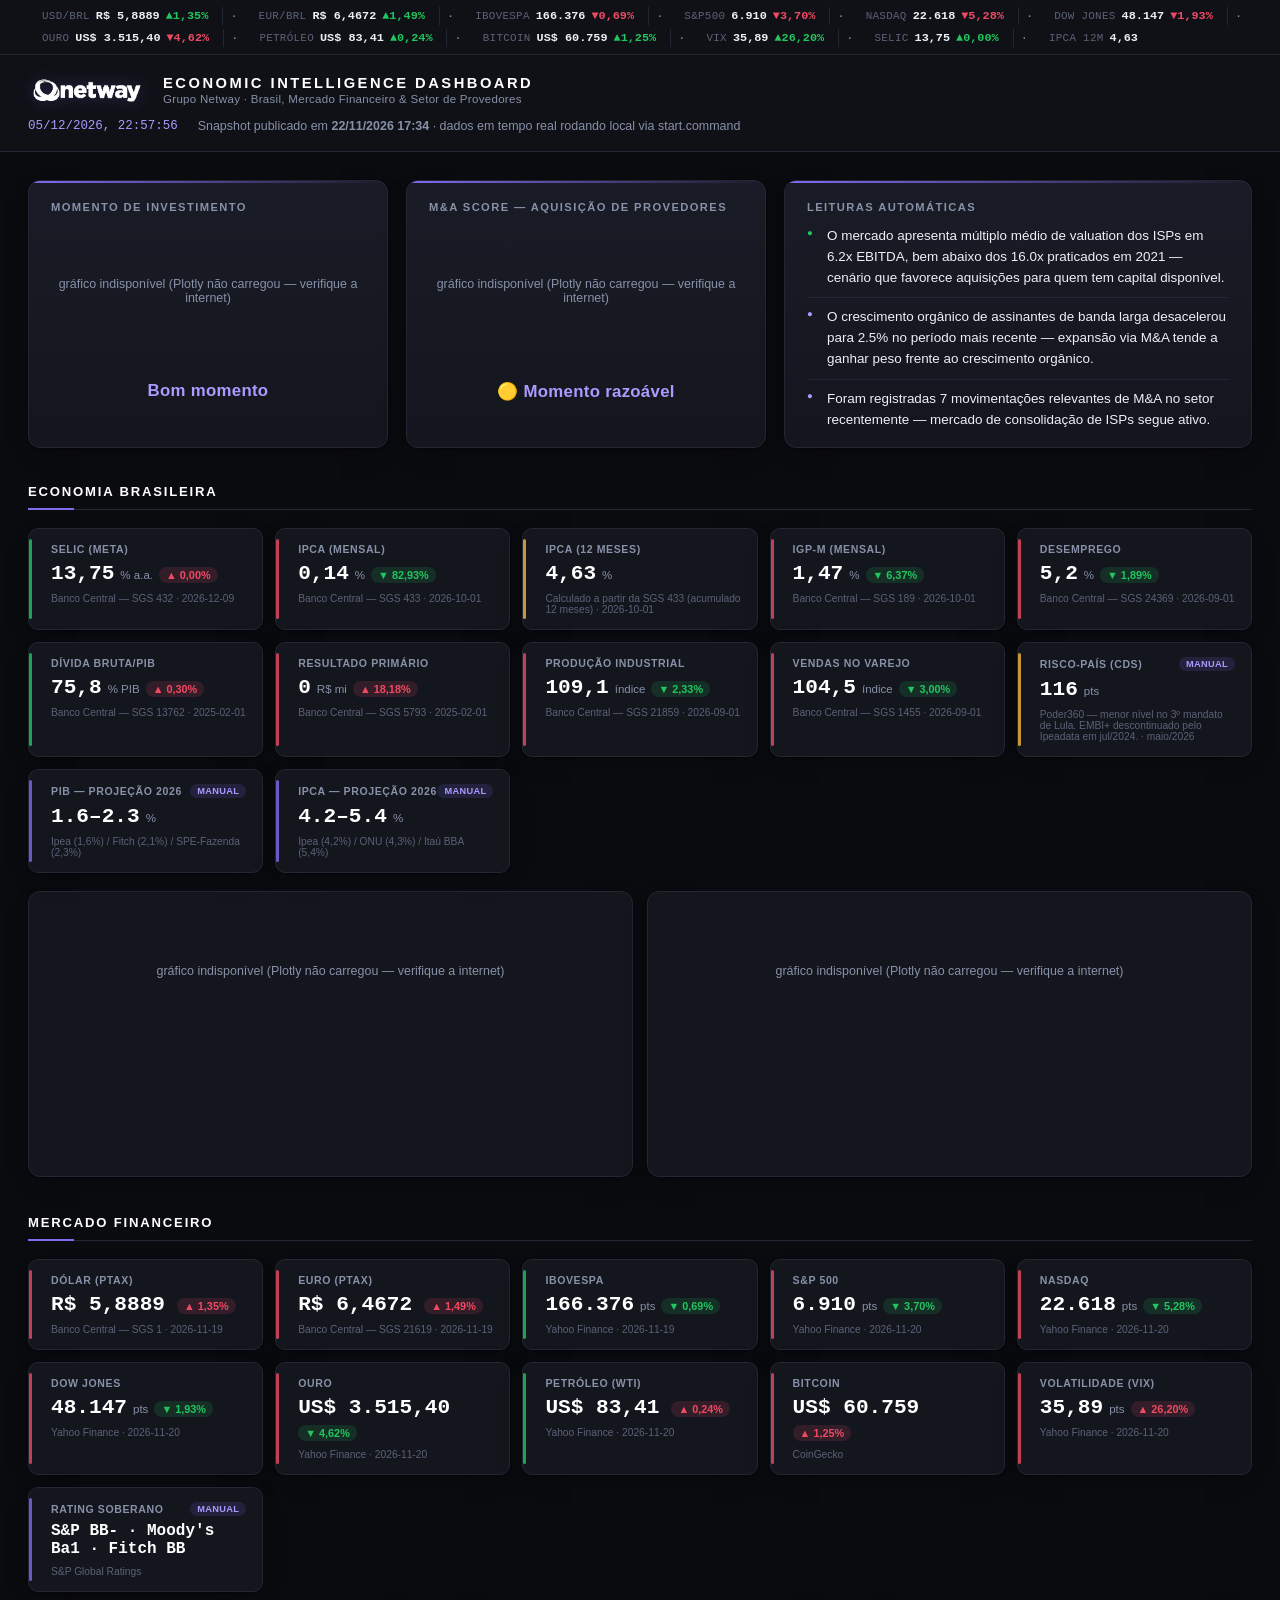
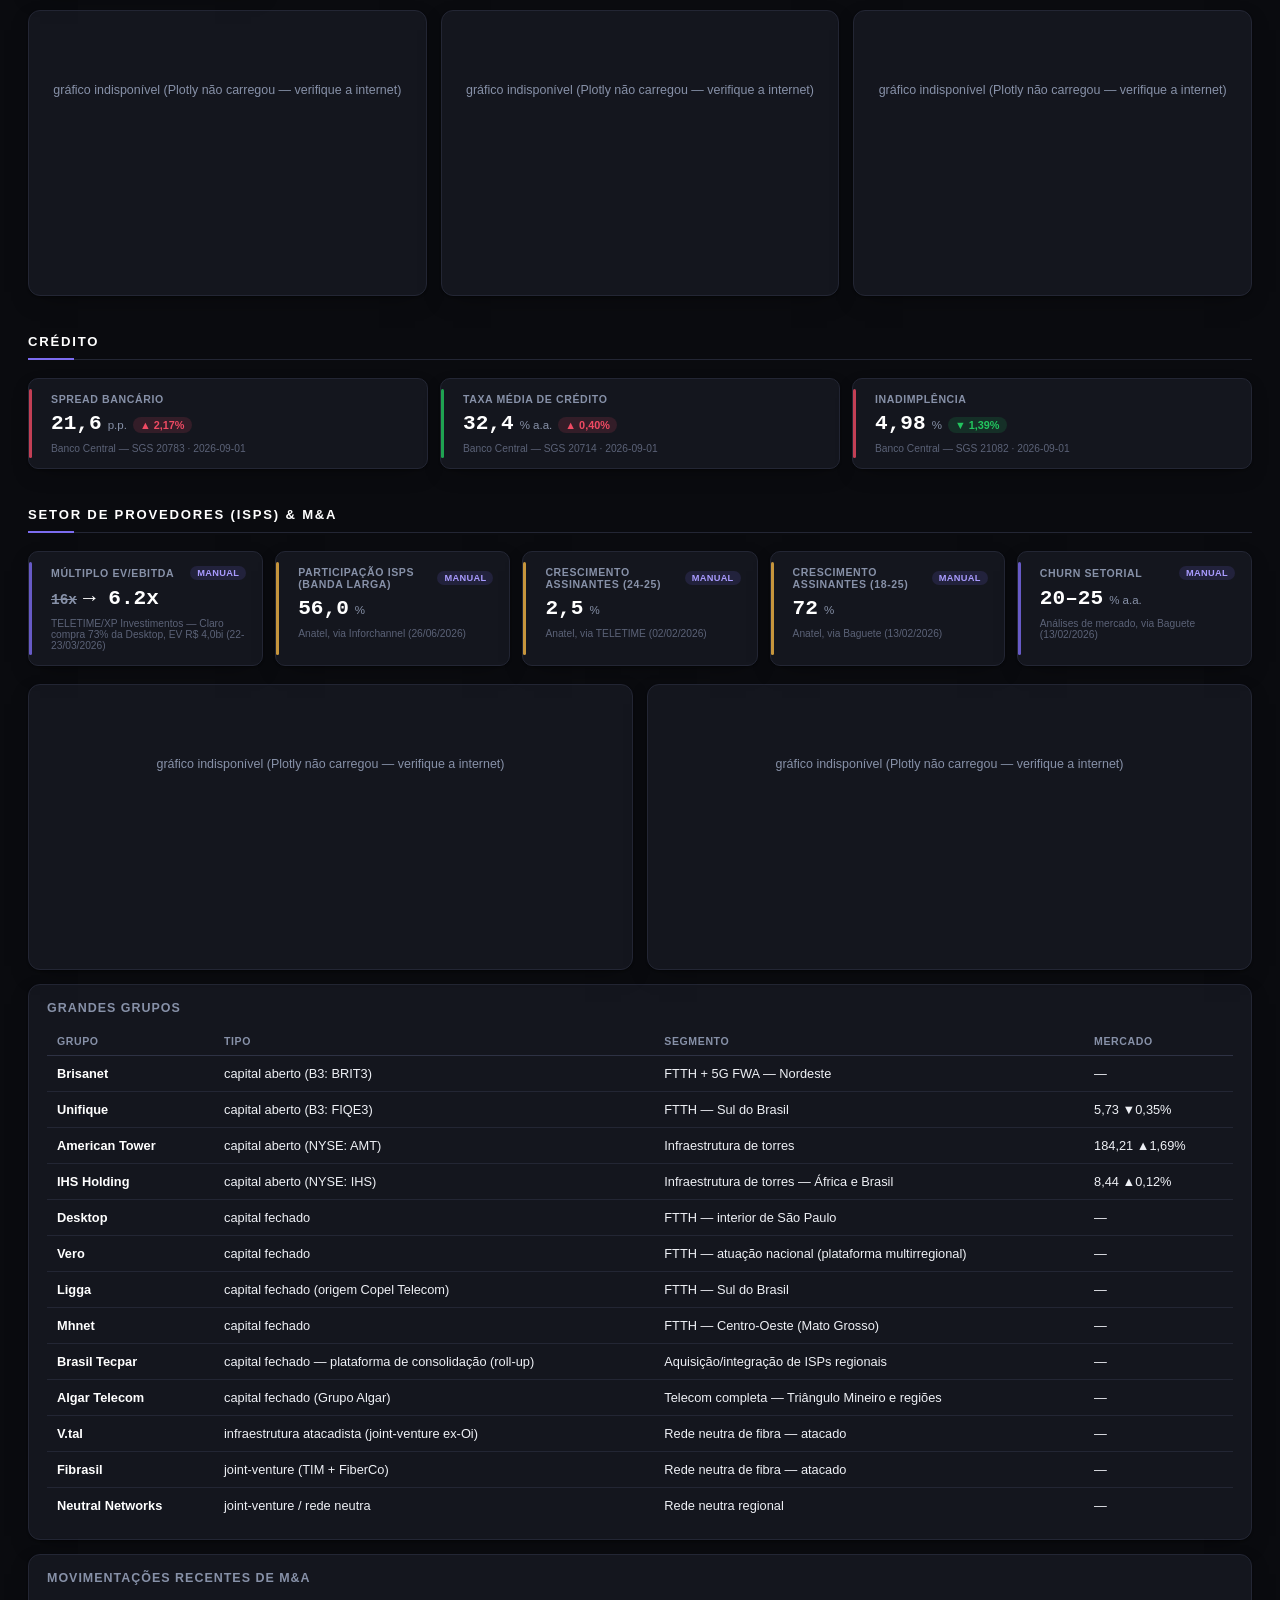
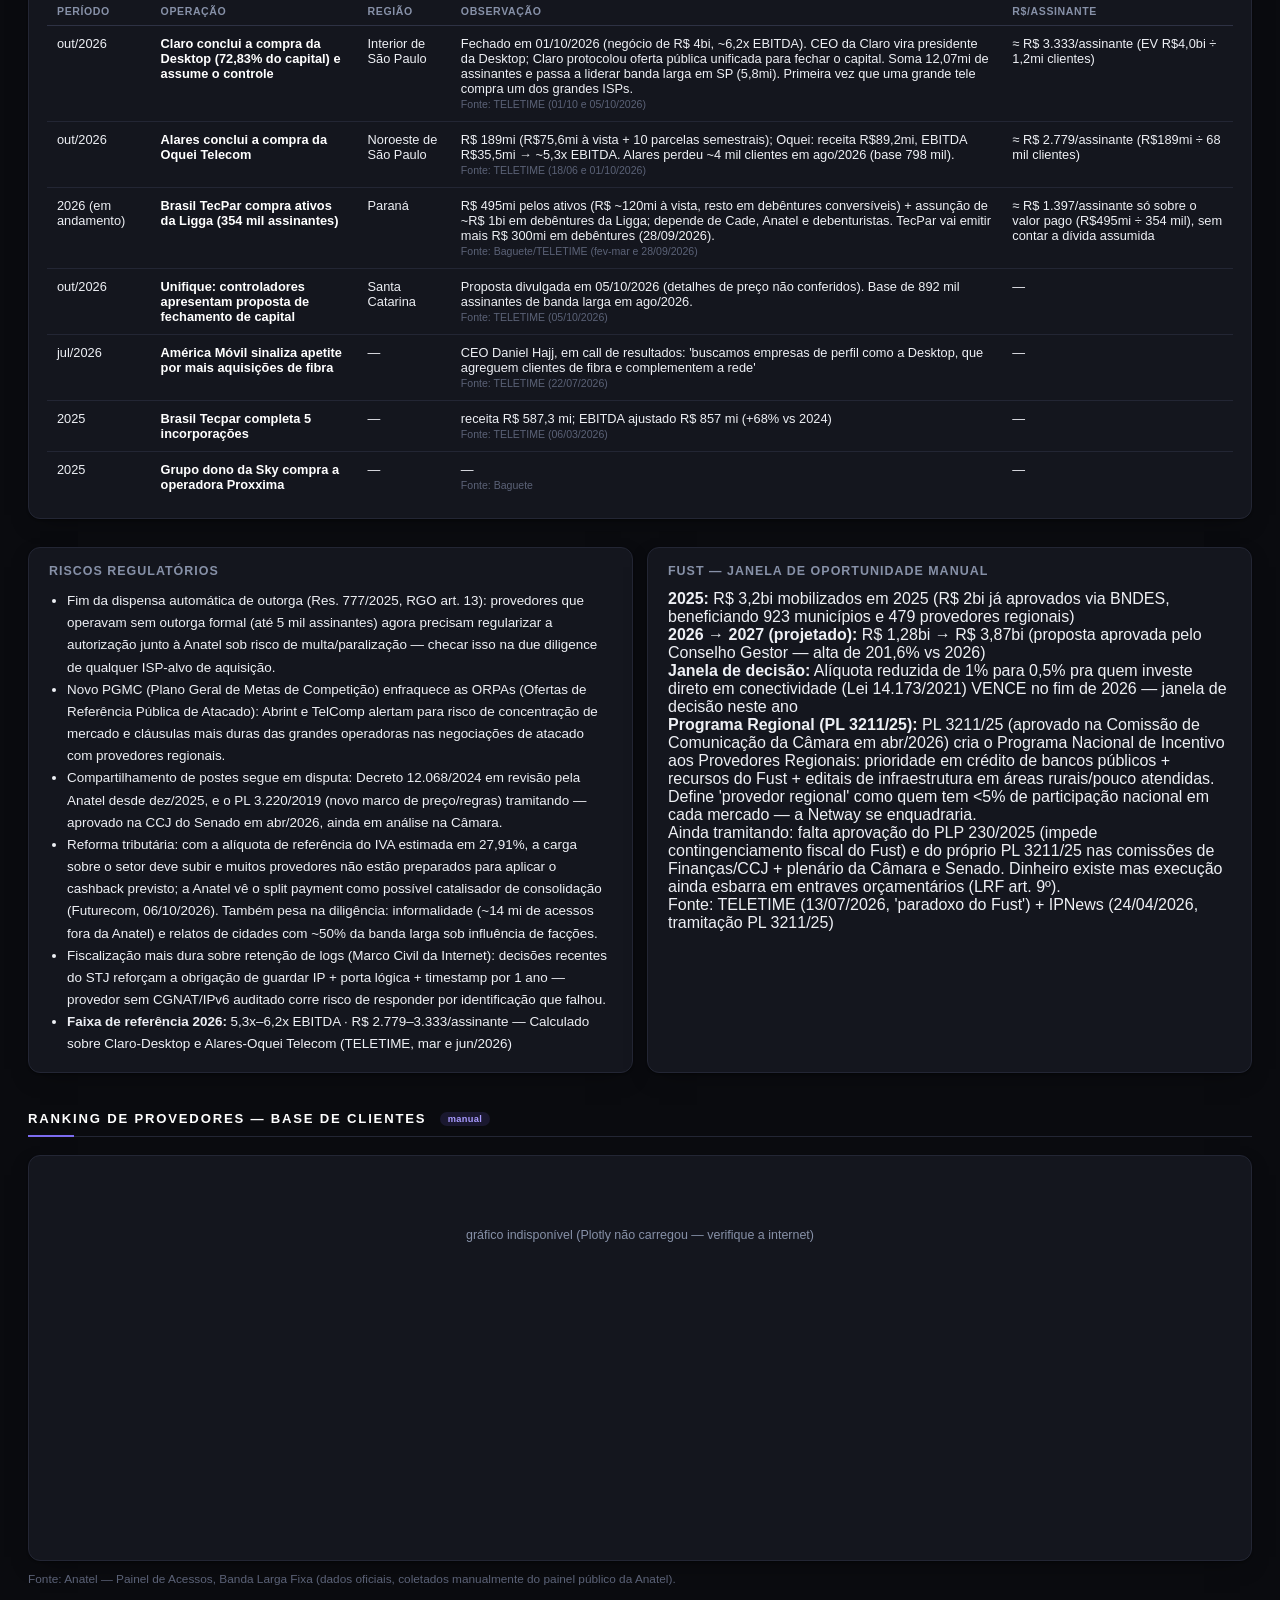
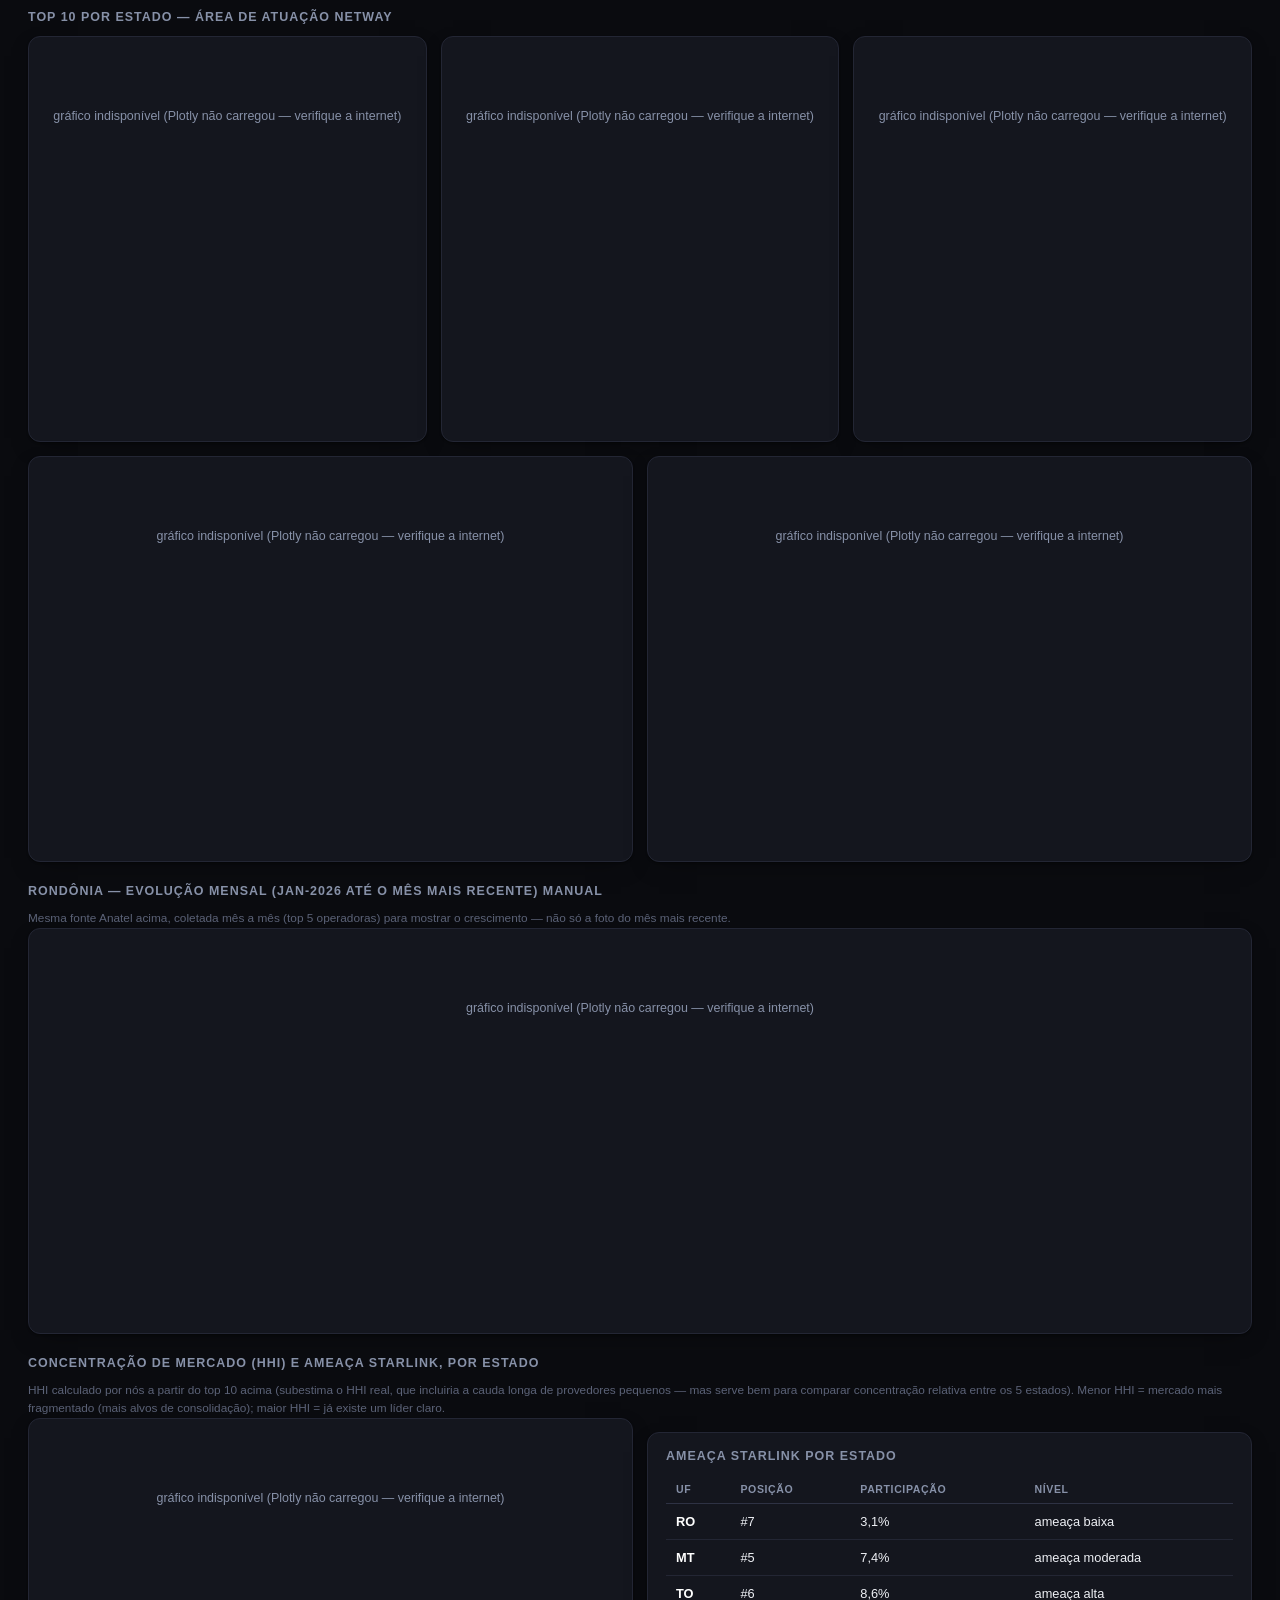
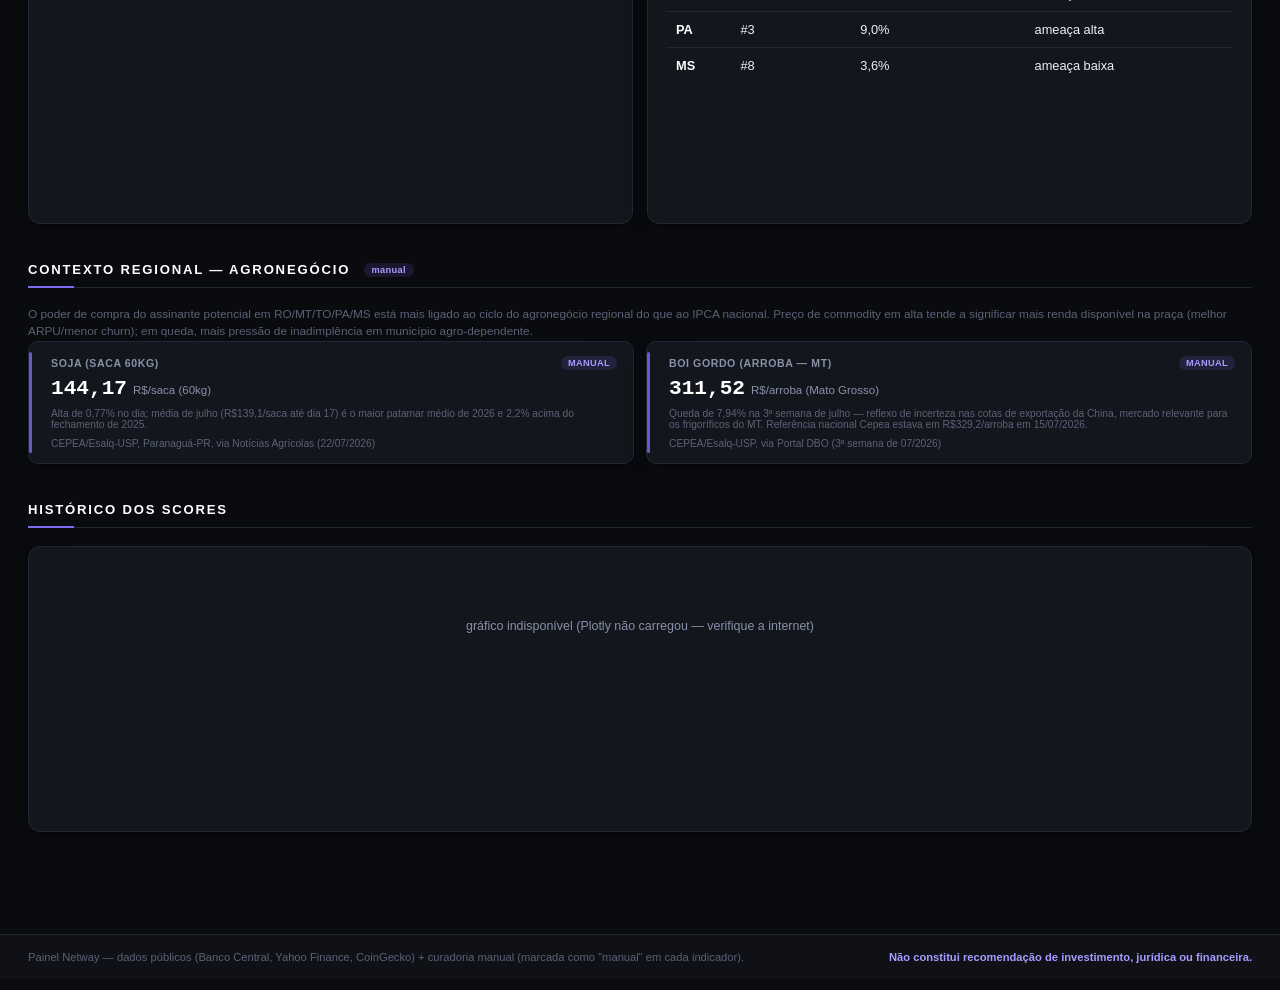
==== commit 2e7d41f0: "Atualização automática (GitHub Actions) — 22/11/2026 17:34 UTC" ====
--- a/index.html
+++ b/index.html
@@ -20,7 +20,7 @@
   </div>
   <div class="topbar-right">
     <span id="relogio" class="relogio">—</span>
-    <span class="intervalo">Snapshot publicado em <strong>21/11/2026 17:04</strong> · dados em tempo real rodando local via start.command</span>
+    <span class="intervalo">Snapshot publicado em <strong>22/11/2026 17:34</strong> · dados em tempo real rodando local via start.command</span>
   </div>
 </header>
 
@@ -149,7 +149,7 @@
 </footer>
 
 <script>
-window.DADOS_ESTATICOS = {"economia": {"selic_meta": {"chave": "selic_meta", "categoria": "economia", "valor": 13.75, "unidade": "% a.a.", "data_referencia": "2026-12-09", "variacao_dia": 0.0, "fonte": "Banco Central — SGS 432", "atualizacao": "automatica", "atualizado_em": "21/11/2026 17:03:36", "historico": [{"data": "2026-11-20", "valor": 13.75}, {"data": "2026-11-21", "valor": 13.75}, {"data": "2026-11-22", "valor": 13.75}, {"data": "2026-11-23", "valor": 13.75}, {"data": "2026-11-24", "valor": 13.75}, {"data": "2026-11-25", "valor": 13.75}, {"data": "2026-11-26", "valor": 13.75}, {"data": "2026-11-27", "valor": 13.75}, {"data": "2026-11-28", "valor": 13.75}, {"data": "2026-11-29", "valor": 13.75}, {"data": "2026-11-30", "valor": 13.75}, {"data": "2026-12-01", "valor": 13.75}, {"data": "2026-12-02", "valor": 13.75}, {"data": "2026-12-03", "valor": 13.75}, {"data": "2026-12-04", "valor": 13.75}, {"data": "2026-12-05", "valor": 13.75}, {"data": "2026-12-06", "valor": 13.75}, {"data": "2026-12-07", "valor": 13.75}, {"data": "2026-12-08", "valor": 13.75}, {"data": "2026-12-09", "valor": 13.75}]}, "ipca_mensal": {"chave": "ipca_mensal", "categoria": "economia", "valor": 0.14, "unidade": "%", "data_referencia": "2026-10-01", "variacao_dia": -82.93, "fonte": "Banco Central — SGS 433", "atualizacao": "automatica", "atualizado_em": "21/11/2026 17:03:40", "historico": [{"data": "2025-03-01", "valor": 0.56}, {"data": "2025-04-01", "valor": 0.43}, {"data": "2025-05-01", "valor": 0.26}, {"data": "2025-06-01", "valor": 0.24}, {"data": "2025-07-01", "valor": 0.26}, {"data": "2025-08-01", "valor": -0.11}, {"data": "2025-09-01", "valor": 0.48}, {"data": "2025-10-01", "valor": 0.09}, {"data": "2025-11-01", "valor": 0.18}, {"data": "2025-12-01", "valor": 0.33}, {"data": "2026-01-01", "valor": 0.33}, {"data": "2026-02-01", "valor": 0.7}, {"data": "2026-03-01", "valor": 0.88}, {"data": "2026-04-01", "valor": 0.67}, {"data": "2026-05-01", "valor": 0.58}, {"data": "2026-06-01", "valor": 0.16}, {"data": "2026-07-01", "valor": 0.07}, {"data": "2026-08-01", "valor": -0.32}, {"data": "2026-09-01", "valor": 0.82}, {"data": "2026-10-01", "valor": 0.14}]}, "igpm_mensal": {"chave": "igpm_mensal", "categoria": "economia", "valor": 1.47, "unidade": "%", "data_referencia": "2026-10-01", "variacao_dia": -6.37, "fonte": "Banco Central — SGS 189", "atualizacao": "automatica", "atualizado_em": "21/11/2026 17:03:43", "historico": [{"data": "2025-03-01", "valor": -0.34}, {"data": "2025-04-01", "valor": 0.24}, {"data": "2025-05-01", "valor": -0.49}, {"data": "2025-06-01", "valor": -1.67}, {"data": "2025-07-01", "valor": -0.77}, {"data": "2025-08-01", "valor": 0.36}, {"data": "2025-09-01", "valor": 0.42}, {"data": "2025-10-01", "valor": -0.36}, {"data": "2025-11-01", "valor": 0.27}, {"data": "2025-12-01", "valor": -0.01}, {"data": "2026-01-01", "valor": 0.41}, {"data": "2026-02-01", "valor": -0.73}, {"data": "2026-03-01", "valor": 0.52}, {"data": "2026-04-01", "valor": 2.73}, {"data": "2026-05-01", "valor": 0.84}, {"data": "2026-06-01", "valor": -0.5}, {"data": "2026-07-01", "valor": -1.16}, {"data": "2026-08-01", "valor": -0.22}, {"data": "2026-09-01", "valor": 1.57}, {"data": "2026-10-01", "valor": 1.47}]}, "desemprego": {"chave": "desemprego", "categoria": "economia", "valor": 5.2, "unidade": "%", "data_referencia": "2026-09-01", "variacao_dia": -1.89, "fonte": "Banco Central — SGS 24369", "atualizacao": "automatica", "atualizado_em": "21/11/2026 17:03:53", "historico": [{"data": "2025-02-01", "valor": 6.8}, {"data": "2025-03-01", "valor": 7.0}, {"data": "2025-04-01", "valor": 6.6}, {"data": "2025-05-01", "valor": 6.2}, {"data": "2025-06-01", "valor": 5.8}, {"data": "2025-07-01", "valor": 5.6}, {"data": "2025-08-01", "valor": 5.6}, {"data": "2025-09-01", "valor": 5.6}, {"data": "2025-10-01", "valor": 5.4}, {"data": "2025-11-01", "valor": 5.2}, {"data": "2025-12-01", "valor": 5.1}, {"data": "2026-01-01", "valor": 5.4}, {"data": "2026-02-01", "valor": 5.8}, {"data": "2026-03-01", "valor": 6.1}, {"data": "2026-04-01", "valor": 5.8}, {"data": "2026-05-01", "valor": 5.6}, {"data": "2026-06-01", "valor": 5.4}, {"data": "2026-07-01", "valor": 5.3}, {"data": "2026-08-01", "valor": 5.3}, {"data": "2026-09-01", "valor": 5.2}]}, "divida_bruta_pib": {"chave": "divida_bruta_pib", "categoria": "economia", "valor": 75.78, "unidade": "% PIB", "data_referencia": "2025-02-01", "variacao_dia": 0.3, "fonte": "Banco Central — SGS 13762", "atualizacao": "automatica", "atualizado_em": "21/11/2026 17:03:57", "historico": [{"data": "2026-09-01", "valor": 82.95}, {"data": "2026-08-01", "valor": 82.93}, {"data": "2026-07-01", "valor": 82.55}, {"data": "2026-06-01", "valor": 81.95}, {"data": "2026-05-01", "valor": 81.04}, {"data": "2026-04-01", "valor": 80.1}, {"data": "2026-03-01", "valor": 79.88}, {"data": "2026-02-01", "valor": 79.12}, {"data": "2026-01-01", "valor": 78.69}, {"data": "2025-12-01", "valor": 78.64}, {"data": "2025-11-01", "valor": 78.95}, {"data": "2025-10-01", "valor": 78.29}, {"data": "2025-09-01", "valor": 77.84}, {"data": "2025-08-01", "valor": 77.31}, {"data": "2025-07-01", "valor": 77.17}, {"data": "2025-06-01", "valor": 76.3}, {"data": "2025-05-01", "valor": 75.75}, {"data": "2025-04-01", "valor": 75.62}, {"data": "2025-03-01", "valor": 75.55}, {"data": "2025-02-01", "valor": 75.78}]}, "resultado_primario": {"chave": "resultado_primario", "categoria": "economia", "valor": 0.13, "unidade": "R$ milhões", "data_referencia": "2025-02-01", "variacao_dia": 18.18, "fonte": "Banco Central — SGS 5793", "atualizacao": "automatica", "atualizado_em": "21/11/2026 17:04:00", "historico": [{"data": "2026-09-01", "valor": 0.52}, {"data": "2026-08-01", "valor": 0.62}, {"data": "2026-07-01", "valor": 0.67}, {"data": "2026-06-01", "valor": 1.19}, {"data": "2026-05-01", "valor": 1.14}, {"data": "2026-04-01", "valor": 0.97}, {"data": "2026-03-01", "valor": 1.06}, {"data": "2026-02-01", "valor": 0.41}, {"data": "2026-01-01", "valor": 0.43}, {"data": "2025-12-01", "valor": 0.43}, {"data": "2025-11-01", "valor": 0.36}, {"data": "2025-10-01", "valor": 0.3}, {"data": "2025-09-01", "valor": 0.27}, {"data": "2025-08-01", "valor": 0.19}, {"data": "2025-07-01", "valor": 0.22}, {"data": "2025-06-01", "valor": -0.15}, {"data": "2025-05-01", "valor": -0.2}, {"data": "2025-04-01", "valor": 0.05}, {"data": "2025-03-01", "valor": 0.11}, {"data": "2025-02-01", "valor": 0.13}]}, "producao_industrial": {"chave": "producao_industrial", "categoria": "economia", "valor": 109.1, "unidade": "índice", "data_referencia": "2026-09-01", "variacao_dia": -2.33, "fonte": "Banco Central — SGS 21859", "atualizacao": "automatica", "atualizado_em": "21/11/2026 17:04:03", "historico": [{"data": "2025-02-01", "valor": 93.5}, {"data": "2025-03-01", "valor": 99.9}, {"data": "2025-04-01", "valor": 99.3}, {"data": "2025-05-01", "valor": 107.0}, {"data": "2025-06-01", "valor": 103.8}, {"data": "2025-07-01", "valor": 112.3}, {"data": "2025-08-01", "valor": 113.0}, {"data": "2025-09-01", "valor": 111.9}, {"data": "2025-10-01", "valor": 113.1}, {"data": "2025-11-01", "valor": 103.1}, {"data": "2025-12-01", "valor": 93.9}, {"data": "2026-01-01", "valor": 95.2}, {"data": "2026-02-01", "valor": 92.8}, {"data": "2026-03-01", "valor": 104.3}, {"data": "2026-04-01", "valor": 102.0}, {"data": "2026-05-01", "valor": 107.2}, {"data": "2026-06-01", "valor": 105.6}, {"data": "2026-07-01", "valor": 111.7}, {"data": "2026-08-01", "valor": 111.7}, {"data": "2026-09-01", "valor": 109.1}]}, "vendas_varejo": {"chave": "vendas_varejo", "categoria": "economia", "valor": 104.45, "unidade": "índice", "data_referencia": "2026-09-01", "variacao_dia": -3.0, "fonte": "Banco Central — SGS 1455", "atualizacao": "automatica", "atualizado_em": "21/11/2026 17:04:06", "historico": [{"data": "2025-02-01", "valor": 97.39}, {"data": "2025-03-01", "valor": 104.49}, {"data": "2025-04-01", "valor": 104.22}, {"data": "2025-05-01", "valor": 108.54}, {"data": "2025-06-01", "valor": 102.1}, {"data": "2025-07-01", "valor": 106.9}, {"data": "2025-08-01", "valor": 107.19}, {"data": "2025-09-01", "valor": 102.67}, {"data": "2025-10-01", "valor": 108.7}, {"data": "2025-11-01", "valor": 116.05}, {"data": "2025-12-01", "valor": 129.65}, {"data": "2026-01-01", "valor": 105.53}, {"data": "2026-02-01", "valor": 97.67}, {"data": "2026-03-01", "valor": 108.52}, {"data": "2026-04-01", "valor": 105.51}, {"data": "2026-05-01", "valor": 109.28}, {"data": "2026-06-01", "valor": 104.99}, {"data": "2026-07-01", "valor": 108.25}, {"data": "2026-08-01", "valor": 107.68}, {"data": "2026-09-01", "valor": 104.45}]}, "ipca_12m": {"chave": "ipca_12m", "categoria": "economia", "valor": 4.63, "unidade": "%", "data_referencia": "2026-10-01", "variacao_dia": null, "fonte": "Calculado a partir da SGS 433 (acumulado 12 meses)", "atualizacao": "automatica", "atualizado_em": "21/11/2026 17:04:15", "historico": []}}, "mercado": {"dolar_ptax": {"chave": "dolar_ptax", "categoria": "mercado", "valor": 5.8889, "unidade": "R$", "data_referencia": "2026-11-19", "variacao_dia": 1.35, "fonte": "Banco Central — SGS 1", "atualizacao": "automatica", "atualizado_em": "21/11/2026 17:03:46", "historico": [{"data": "2026-10-22", "valor": 5.0383}, {"data": "2026-10-23", "valor": 5.0377}, {"data": "2026-10-26", "valor": 5.5007}, {"data": "2026-10-27", "valor": 5.3346}, {"data": "2026-10-28", "valor": 5.342}, {"data": "2026-10-29", "valor": 5.3744}, {"data": "2026-10-30", "valor": 5.4212}, {"data": "2026-11-03", "valor": 5.4935}, {"data": "2026-11-04", "valor": 5.4778}, {"data": "2026-11-05", "valor": 5.4621}, {"data": "2026-11-06", "valor": 5.5013}, {"data": "2026-11-09", "valor": 5.5146}, {"data": "2026-11-10", "valor": 5.584}, {"data": "2026-11-11", "valor": 5.5606}, {"data": "2026-11-12", "valor": 5.6143}, {"data": "2026-11-13", "valor": 5.6518}, {"data": "2026-11-16", "valor": 5.7324}, {"data": "2026-11-17", "valor": 5.7851}, {"data": "2026-11-18", "valor": 5.8102}, {"data": "2026-11-19", "valor": 5.8889}]}, "euro_ptax": {"chave": "euro_ptax", "categoria": "mercado", "valor": 6.4672, "unidade": "R$", "data_referencia": "2026-11-19", "variacao_dia": 1.49, "fonte": "Banco Central — SGS 21619", "atualizacao": "automatica", "atualizado_em": "21/11/2026 17:03:50", "historico": [{"data": "2026-10-22", "valor": 5.6494}, {"data": "2026-10-23", "valor": 5.6422}, {"data": "2026-10-26", "valor": 6.1487}, {"data": "2026-10-27", "valor": 5.9449}, {"data": "2026-10-28", "valor": 5.9515}, {"data": "2026-10-29", "valor": 6.0}, {"data": "2026-10-30", "valor": 6.0522}, {"data": "2026-11-03", "valor": 6.15}, {"data": "2026-11-04", "valor": 6.1549}, {"data": "2026-11-05", "valor": 6.1323}, {"data": "2026-11-06", "valor": 6.1317}, {"data": "2026-11-09", "valor": 6.1741}, {"data": "2026-11-10", "valor": 6.2317}, {"data": "2026-11-11", "valor": 6.1706}, {"data": "2026-11-12", "valor": 6.2133}, {"data": "2026-11-13", "valor": 6.2334}, {"data": "2026-11-16", "valor": 6.3102}, {"data": "2026-11-17", "valor": 6.3659}, {"data": "2026-11-18", "valor": 6.372}, {"data": "2026-11-19", "valor": 6.4672}]}, "ibovespa": {"chave": "ibovespa", "categoria": "mercado", "valor": 166376.0, "unidade": "pontos", "data_referencia": "2026-11-19", "variacao_dia": -0.69, "fonte": "Yahoo Finance", "atualizacao": "automatica", "atualizado_em": "21/11/2026 17:04:15", "historico": [{"data": "2026-06-01", "valor": 172198.0}, {"data": "2026-06-02", "valor": 174198.0}, {"data": "2026-06-03", "valor": 170331.0}, {"data": "2026-06-05", "valor": 169019.0}, {"data": "2026-06-08", "valor": 168669.0}, {"data": "2026-06-09", "valor": 169813.0}, {"data": "2026-06-10", "valor": 168619.0}, {"data": "2026-06-11", "valor": 171497.0}, {"data": "2026-06-12", "valor": 171133.0}, {"data": "2026-06-15", "valor": 170415.0}, {"data": "2026-06-16", "valor": 169649.0}, {"data": "2026-06-17", "valor": 168454.0}, {"data": "2026-06-18", "valor": 168278.0}, {"data": "2026-06-19", "valor": 168576.0}, {"data": "2026-06-22", "valor": 170370.0}, {"data": "2026-06-23", "valor": 171259.0}, {"data": "2026-06-24", "valor": 170507.0}, {"data": "2026-06-25", "valor": 171990.0}, {"data": "2026-06-26", "valor": 173295.0}, {"data": "2026-06-29", "valor": 173205.0}, {"data": "2026-06-30", "valor": 172024.0}, {"data": "2026-07-01", "valor": 171689.0}, {"data": "2026-07-02", "valor": 172788.0}, {"data": "2026-07-03", "valor": 174266.0}, {"data": "2026-07-06", "valor": 172448.0}, {"data": "2026-07-07", "valor": 172021.0}, {"data": "2026-07-08", "valor": 170654.0}, {"data": "2026-07-09", "valor": 172742.0}, {"data": "2026-07-10", "valor": 177866.0}, {"data": "2026-07-13", "valor": 175739.0}, {"data": "2026-07-14", "valor": 176641.0}, {"data": "2026-07-15", "valor": 176011.0}, {"data": "2026-07-16", "valor": 173825.0}, {"data": "2026-07-17", "valor": 173714.0}, {"data": "2026-07-20", "valor": 173371.0}, {"data": "2026-07-21", "valor": 173326.0}, {"data": "2026-07-22", "valor": 177548.0}, {"data": "2026-07-23", "valor": 176724.0}, {"data": "2026-07-24", "valor": 174042.0}, {"data": "2026-07-27", "valor": 175335.0}, {"data": "2026-07-28", "valor": 176565.0}, {"data": "2026-07-29", "valor": 173885.0}, {"data": "2026-07-30", "valor": 177159.0}, {"data": "2026-07-31", "valor": 177999.0}, {"data": "2026-08-03", "valor": 178000.0}, {"data": "2026-08-04", "valor": 177895.0}, {"data": "2026-08-05", "valor": 177726.0}, {"data": "2026-08-06", "valor": 175546.0}, {"data": "2026-08-07", "valor": 172513.0}, {"data": "2026-08-10", "valor": 172180.0}, {"data": "2026-08-11", "valor": 167875.0}, {"data": "2026-08-12", "valor": 167491.0}, {"data": "2026-08-13", "valor": 167101.0}, {"data": "2026-08-14", "valor": 166934.0}, {"data": "2026-08-17", "valor": 166784.0}, {"data": "2026-08-18", "valor": 166335.0}, {"data": "2026-08-19", "valor": 167830.0}, {"data": "2026-08-20", "valor": 167927.0}, {"data": "2026-08-21", "valor": 171032.0}, {"data": "2026-08-24", "valor": 171907.0}, {"data": "2026-08-25", "valor": 174577.0}, {"data": "2026-08-26", "valor": 174586.0}, {"data": "2026-08-27", "valor": 175135.0}, {"data": "2026-08-28", "valor": 175665.0}, {"data": "2026-08-31", "valor": 177419.0}, {"data": "2026-09-01", "valor": 179723.0}, {"data": "2026-09-02", "valor": 185205.0}, {"data": "2026-09-03", "valor": 185188.0}, {"data": "2026-09-04", "valor": 185147.0}, {"data": "2026-09-08", "valor": 187367.0}, {"data": "2026-09-09", "valor": 185629.0}, {"data": "2026-09-10", "valor": 188269.0}, {"data": "2026-09-11", "valor": 187207.0}, {"data": "2026-09-14", "valor": 185501.0}, {"data": "2026-09-15", "valor": 186503.0}, {"data": "2026-09-16", "valor": 185548.0}, {"data": "2026-09-17", "valor": 185992.0}, {"data": "2026-09-18", "valor": 185229.0}, {"data": "2026-09-21", "valor": 186596.0}, {"data": "2026-09-22", "valor": 187423.0}, {"data": "2026-09-23", "valor": 185814.0}, {"data": "2026-09-24", "valor": 183966.0}, {"data": "2026-09-25", "valor": 183477.0}, {"data": "2026-09-28", "valor": 182991.0}, {"data": "2026-09-29", "valor": 183828.0}, {"data": "2026-09-30", "valor": 186340.0}, {"data": "2026-10-01", "valor": 187198.0}, {"data": "2026-10-02", "valor": 192115.0}, {"data": "2026-10-05", "valor": 206912.0}, {"data": "2026-10-06", "valor": 205835.0}, {"data": "2026-10-07", "valor": 204302.0}, {"data": "2026-10-08", "valor": 206220.0}, {"data": "2026-10-09", "valor": 209067.0}, {"data": "2026-10-13", "valor": 206888.0}, {"data": "2026-10-14", "valor": 206506.0}, {"data": "2026-10-15", "valor": 204324.0}, {"data": "2026-10-16", "valor": 205430.0}, {"data": "2026-10-19", "valor": 205079.0}, {"data": "2026-10-20", "valor": 208296.0}, {"data": "2026-10-21", "valor": 206495.0}, {"data": "2026-10-22", "valor": 204120.0}, {"data": "2026-10-23", "valor": 205083.0}, {"data": "2026-10-26", "valor": 176608.0}, {"data": "2026-10-27", "valor": 175710.0}, {"data": "2026-10-28", "valor": 171006.0}, {"data": "2026-10-29", "valor": 169186.0}, {"data": "2026-10-30", "valor": 167922.0}, {"data": "2026-11-03", "valor": 165529.0}, {"data": "2026-11-04", "valor": 167564.0}, {"data": "2026-11-05", "valor": 166192.0}, {"data": "2026-11-06", "valor": 168499.0}, {"data": "2026-11-09", "valor": 172236.0}, {"data": "2026-11-10", "valor": 171337.0}, {"data": "2026-11-11", "valor": 172060.0}, {"data": "2026-11-12", "valor": 171324.0}, {"data": "2026-11-13", "valor": 172458.0}, {"data": "2026-11-16", "valor": 169295.0}, {"data": "2026-11-17", "valor": 169817.0}, {"data": "2026-11-18", "valor": 167538.0}, {"data": "2026-11-19", "valor": 166376.0}]}, "sp500": {"chave": "sp500", "categoria": "mercado", "valor": 6910.39013671875, "unidade": "pontos", "data_referencia": "2026-11-20", "variacao_dia": -3.7, "fonte": "Yahoo Finance", "atualizacao": "automatica", "atualizado_em": "21/11/2026 17:04:15", "historico": [{"data": "2026-06-03", "valor": 7553.68017578125}, {"data": "2026-06-04", "valor": 7584.31005859375}, {"data": "2026-06-05", "valor": 7383.740234375}, {"data": "2026-06-08", "valor": 7405.72998046875}, {"data": "2026-06-09", "valor": 7386.64990234375}, {"data": "2026-06-10", "valor": 7266.990234375}, {"data": "2026-06-11", "valor": 7394.2998046875}, {"data": "2026-06-12", "valor": 7431.4599609375}, {"data": "2026-06-15", "valor": 7554.2900390625}, {"data": "2026-06-16", "valor": 7511.35009765625}, {"data": "2026-06-17", "valor": 7420.10009765625}, {"data": "2026-06-18", "valor": 7500.580078125}, {"data": "2026-06-22", "valor": 7472.7900390625}, {"data": "2026-06-23", "valor": 7365.4599609375}, {"data": "2026-06-24", "valor": 7358.22021484375}, {"data": "2026-06-25", "valor": 7357.490234375}, {"data": "2026-06-26", "valor": 7354.02001953125}, {"data": "2026-06-29", "valor": 7440.43017578125}, {"data": "2026-06-30", "valor": 7499.35986328125}, {"data": "2026-07-01", "valor": 7483.22998046875}, {"data": "2026-07-02", "valor": 7483.240234375}, {"data": "2026-07-06", "valor": 7537.43017578125}, {"data": "2026-07-07", "valor": 7503.85009765625}, {"data": "2026-07-08", "valor": 7482.7099609375}, {"data": "2026-07-09", "valor": 7543.64013671875}, {"data": "2026-07-10", "valor": 7575.39013671875}, {"data": "2026-07-13", "valor": 7515.33984375}, {"data": "2026-07-14", "valor": 7543.58984375}, {"data": "2026-07-15", "valor": 7572.39990234375}, {"data": "2026-07-16", "valor": 7533.77001953125}, {"data": "2026-07-17", "valor": 7457.68994140625}, {"data": "2026-07-20", "valor": 7443.27978515625}, {"data": "2026-07-21", "valor": 7509.2001953125}, {"data": "2026-07-22", "valor": 7498.9599609375}, {"data": "2026-07-23", "valor": 7408.2998046875}, {"data": "2026-07-24", "valor": 7411.97998046875}, {"data": "2026-07-27", "valor": 7413.18017578125}, {"data": "2026-07-28", "valor": 7428.77978515625}, {"data": "2026-07-29", "valor": 7316.14990234375}, {"data": "2026-07-30", "valor": 7437.6298828125}, {"data": "2026-07-31", "valor": 7489.72021484375}, {"data": "2026-08-03", "valor": 7600.5}, {"data": "2026-08-04", "valor": 7736.52001953125}, {"data": "2026-08-05", "valor": 7723.5498046875}, {"data": "2026-08-06", "valor": 7709.9599609375}, {"data": "2026-08-07", "valor": 7757.64013671875}, {"data": "2026-08-10", "valor": 7753.10986328125}, {"data": "2026-08-11", "valor": 7728.2001953125}, {"data": "2026-08-12", "valor": 7748.5}, {"data": "2026-08-13", "valor": 7798.990234375}, {"data": "2026-08-14", "valor": 7785.759765625}, {"data": "2026-08-17", "valor": 7745.06005859375}, {"data": "2026-08-18", "valor": 7691.759765625}, {"data": "2026-08-19", "valor": 7707.97998046875}, {"data": "2026-08-20", "valor": 7641.16015625}, {"data": "2026-08-21", "valor": 7674.3701171875}, {"data": "2026-08-24", "valor": 7652.85986328125}, {"data": "2026-08-25", "valor": 7677.27978515625}, {"data": "2026-08-26", "valor": 7675.7001953125}, {"data": "2026-08-27", "valor": 7730.990234375}, {"data": "2026-08-28", "valor": 7711.759765625}, {"data": "2026-08-31", "valor": 7686.14013671875}, {"data": "2026-09-01", "valor": 7631.47021484375}, {"data": "2026-09-02", "valor": 7666.60009765625}, {"data": "2026-09-03", "valor": 7747.7099609375}, {"data": "2026-09-04", "valor": 7718.60009765625}, {"data": "2026-09-08", "valor": 7673.52001953125}, {"data": "2026-09-09", "valor": 7636.35986328125}, {"data": "2026-09-10", "valor": 7591.7001953125}, {"data": "2026-09-11", "valor": 7656.97998046875}, {"data": "2026-09-14", "valor": 7619.97998046875}, {"data": "2026-09-15", "valor": 7585.72998046875}, {"data": "2026-09-16", "valor": 7551.81005859375}, {"data": "2026-09-17", "valor": 7637.759765625}, {"data": "2026-09-18", "valor": 7650.5}, {"data": "2026-09-21", "valor": 7764.7001953125}, {"data": "2026-09-22", "valor": 7764.64013671875}, {"data": "2026-09-23", "valor": 7706.02978515625}, {"data": "2026-09-24", "valor": 7704.1298828125}, {"data": "2026-09-25", "valor": 7743.41015625}, {"data": "2026-09-28", "valor": 7683.68994140625}, {"data": "2026-09-29", "valor": 7670.83984375}, {"data": "2026-09-30", "valor": 7651.5400390625}, {"data": "2026-10-01", "valor": 7666.4501953125}, {"data": "2026-10-02", "valor": 7722.72021484375}, {"data": "2026-10-05", "valor": 7773.9501953125}, {"data": "2026-10-06", "valor": 7818.93017578125}, {"data": "2026-10-07", "valor": 7801.77001953125}, {"data": "2026-10-08", "valor": 7765.35986328125}, {"data": "2026-10-09", "valor": 7811.5400390625}, {"data": "2026-10-12", "valor": 7807.240234375}, {"data": "2026-10-13", "valor": 7805.4501953125}, {"data": "2026-10-14", "valor": 7718.93994140625}, {"data": "2026-10-15", "valor": 7744.06005859375}, {"data": "2026-10-16", "valor": 7659.43994140625}, {"data": "2026-10-19", "valor": 7690.72998046875}, {"data": "2026-10-20", "valor": 7712.56982421875}, {"data": "2026-10-21", "valor": 7757.169921875}, {"data": "2026-10-22", "valor": 7663.43017578125}, {"data": "2026-10-23", "valor": 7623.68017578125}, {"data": "2026-10-26", "valor": 7676.77001953125}, {"data": "2026-10-27", "valor": 7722.60009765625}, {"data": "2026-10-28", "valor": 7743.97998046875}, {"data": "2026-10-29", "valor": 7720.39013671875}, {"data": "2026-10-30", "valor": 7580.06982421875}, {"data": "2026-11-02", "valor": 7541.39990234375}, {"data": "2026-11-03", "valor": 7568.919921875}, {"data": "2026-11-04", "valor": 7688.6201171875}, {"data": "2026-11-05", "valor": 7353.72998046875}, {"data": "2026-11-06", "valor": 7376.85986328125}, {"data": "2026-11-09", "valor": 7549.93994140625}, {"data": "2026-11-10", "valor": 7520.93017578125}, {"data": "2026-11-11", "valor": 7619.3798828125}, {"data": "2026-11-12", "valor": 7592.39990234375}, {"data": "2026-11-13", "valor": 7561.669921875}, {"data": "2026-11-16", "valor": 7416.58984375}, {"data": "2026-11-17", "valor": 7340.52978515625}, {"data": "2026-11-18", "valor": 7323.6298828125}, {"data": "2026-11-19", "valor": 7175.830078125}, {"data": "2026-11-20", "valor": 6910.39013671875}]}, "nasdaq": {"chave": "nasdaq", "categoria": "mercado", "valor": 22617.73046875, "unidade": "pontos", "data_referencia": "2026-11-20", "variacao_dia": -5.28, "fonte": "Yahoo Finance", "atualizacao": "automatica", "atualizado_em": "21/11/2026 17:04:15", "historico": [{"data": "2026-06-03", "valor": 26853.98046875}, {"data": "2026-06-04", "valor": 26830.9609375}, {"data": "2026-06-05", "valor": 25709.4296875}, {"data": "2026-06-08", "valor": 25929.66015625}, {"data": "2026-06-09", "valor": 25678.8203125}, {"data": "2026-06-10", "valor": 25169.5}, {"data": "2026-06-11", "valor": 25809.66015625}, {"data": "2026-06-12", "valor": 25888.83984375}, {"data": "2026-06-15", "valor": 26683.939453125}, {"data": "2026-06-16", "valor": 26376.33984375}, {"data": "2026-06-17", "valor": 26021.66015625}, {"data": "2026-06-18", "valor": 26517.9296875}, {"data": "2026-06-22", "valor": 26166.599609375}, {"data": "2026-06-23", "valor": 25587.0390625}, {"data": "2026-06-24", "valor": 25476.640625}, {"data": "2026-06-25", "valor": 25358.599609375}, {"data": "2026-06-26", "valor": 25297.619140625}, {"data": "2026-06-29", "valor": 25820.140625}, {"data": "2026-06-30", "valor": 26213.720703125}, {"data": "2026-07-01", "valor": 26040.029296875}, {"data": "2026-07-02", "valor": 25832.669921875}, {"data": "2026-07-06", "valor": 26121.16015625}, {"data": "2026-07-07", "valor": 25818.689453125}, {"data": "2026-07-08", "valor": 25870.650390625}, {"data": "2026-07-09", "valor": 26206.890625}, {"data": "2026-07-10", "valor": 26281.609375}, {"data": "2026-07-13", "valor": 25873.1796875}, {"data": "2026-07-14", "valor": 26107.009765625}, {"data": "2026-07-15", "valor": 26269.23046875}, {"data": "2026-07-16", "valor": 25881.94921875}, {"data": "2026-07-17", "valor": 25520.240234375}, {"data": "2026-07-20", "valor": 25508.0703125}, {"data": "2026-07-21", "valor": 25837.2109375}, {"data": "2026-07-22", "valor": 25690.900390625}, {"data": "2026-07-23", "valor": 25137.689453125}, {"data": "2026-07-24", "valor": 24975.8203125}, {"data": "2026-07-27", "valor": 24932.080078125}, {"data": "2026-07-28", "valor": 24876.91015625}, {"data": "2026-07-29", "valor": 24442.939453125}, {"data": "2026-07-30", "valor": 25122.1796875}, {"data": "2026-07-31", "valor": 25373.849609375}, {"data": "2026-08-03", "valor": 25913.900390625}, {"data": "2026-08-04", "valor": 26584.990234375}, {"data": "2026-08-05", "valor": 26363.439453125}, {"data": "2026-08-06", "valor": 26348.349609375}, {"data": "2026-08-07", "valor": 26690.619140625}, {"data": "2026-08-10", "valor": 26605.359375}, {"data": "2026-08-11", "valor": 26445.44921875}, {"data": "2026-08-12", "valor": 26588.490234375}, {"data": "2026-08-13", "valor": 26803.029296875}, {"data": "2026-08-14", "valor": 26729.16015625}, {"data": "2026-08-17", "valor": 26644.91015625}, {"data": "2026-08-18", "valor": 26289.7109375}, {"data": "2026-08-19", "valor": 26331.08984375}, {"data": "2026-08-20", "valor": 26067.169921875}, {"data": "2026-08-21", "valor": 26180.4609375}, {"data": "2026-08-24", "valor": 25980.189453125}, {"data": "2026-08-25", "valor": 26151.30078125}, {"data": "2026-08-26", "valor": 26130.19921875}, {"data": "2026-08-27", "valor": 26541.349609375}, {"data": "2026-08-28", "valor": 26402.419921875}, {"data": "2026-08-31", "valor": 26370.890625}, {"data": "2026-09-01", "valor": 26099.76953125}, {"data": "2026-09-02", "valor": 26217.830078125}, {"data": "2026-09-03", "valor": 26584.060546875}, {"data": "2026-09-04", "valor": 26506.990234375}, {"data": "2026-09-08", "valor": 26421.41015625}, {"data": "2026-09-09", "valor": 26253.33984375}, {"data": "2026-09-10", "valor": 26081.720703125}, {"data": "2026-09-11", "valor": 26333.0390625}, {"data": "2026-09-14", "valor": 26186.41015625}, {"data": "2026-09-15", "valor": 25981.5703125}, {"data": "2026-09-16", "valor": 25978.4296875}, {"data": "2026-09-17", "valor": 26418.30078125}, {"data": "2026-09-18", "valor": 26522.5390625}, {"data": "2026-09-21", "valor": 27122.08984375}, {"data": "2026-09-22", "valor": 27244.279296875}, {"data": "2026-09-23", "valor": 26936.0390625}, {"data": "2026-09-24", "valor": 26939.369140625}, {"data": "2026-09-25", "valor": 27068.720703125}, {"data": "2026-09-28", "valor": 26820.380859375}, {"data": "2026-09-29", "valor": 26797.5390625}, {"data": "2026-09-30", "valor": 26861.060546875}, {"data": "2026-10-01", "valor": 26871.599609375}, {"data": "2026-10-02", "valor": 27190.859375}, {"data": "2026-10-05", "valor": 27477.310546875}, {"data": "2026-10-06", "valor": 27599.7890625}, {"data": "2026-10-07", "valor": 27538.689453125}, {"data": "2026-10-08", "valor": 27193.33984375}, {"data": "2026-10-09", "valor": 27366.169921875}, {"data": "2026-10-12", "valor": 27245.900390625}, {"data": "2026-10-13", "valor": 27204.380859375}, {"data": "2026-10-14", "valor": 26692.869140625}, {"data": "2026-10-15", "valor": 26713.029296875}, {"data": "2026-10-16", "valor": 26140.029296875}, {"data": "2026-10-19", "valor": 26430.890625}, {"data": "2026-10-20", "valor": 26424.8203125}, {"data": "2026-10-21", "valor": 26702.859375}, {"data": "2026-10-22", "valor": 26008.859375}, {"data": "2026-10-23", "valor": 25955.33984375}, {"data": "2026-10-26", "valor": 26169.380859375}, {"data": "2026-10-27", "valor": 26477.810546875}, {"data": "2026-10-28", "valor": 26549.849609375}, {"data": "2026-10-29", "valor": 26184.720703125}, {"data": "2026-10-30", "valor": 25437.0}, {"data": "2026-11-02", "valor": 25164.310546875}, {"data": "2026-11-03", "valor": 25372.009765625}, {"data": "2026-11-04", "valor": 25736.509765625}, {"data": "2026-11-05", "valor": 24315.0}, {"data": "2026-11-06", "valor": 24579.4296875}, {"data": "2026-11-09", "valor": 25253.140625}, {"data": "2026-11-10", "valor": 25065.869140625}, {"data": "2026-11-11", "valor": 25466.189453125}, {"data": "2026-11-12", "valor": 25366.08984375}, {"data": "2026-11-13", "valor": 25136.26953125}, {"data": "2026-11-16", "valor": 24509.759765625}, {"data": "2026-11-17", "valor": 24328.380859375}, {"data": "2026-11-18", "valor": 24429.880859375}, {"data": "2026-11-19", "valor": 23879.19921875}, {"data": "2026-11-20", "valor": 22617.73046875}]}, "dow_jones": {"chave": "dow_jones", "categoria": "mercado", "valor": 48147.328125, "unidade": "pontos", "data_referencia": "2026-11-20", "variacao_dia": -1.93, "fonte": "Yahoo Finance", "atualizacao": "automatica", "atualizado_em": "21/11/2026 17:04:15", "historico": [{"data": "2026-06-03", "valor": 50687.0703125}, {"data": "2026-06-04", "valor": 51561.9296875}, {"data": "2026-06-05", "valor": 50866.78125}, {"data": "2026-06-08", "valor": 50786.01171875}, {"data": "2026-06-09", "valor": 50872.109375}, {"data": "2026-06-10", "valor": 49918.78125}, {"data": "2026-06-11", "valor": 50848.75}, {"data": "2026-06-12", "valor": 51202.26171875}, {"data": "2026-06-15", "valor": 51671.03125}, {"data": "2026-06-16", "valor": 51999.671875}, {"data": "2026-06-17", "valor": 51492.55078125}, {"data": "2026-06-18", "valor": 51564.69921875}, {"data": "2026-06-22", "valor": 51712.7109375}, {"data": "2026-06-23", "valor": 51666.83984375}, {"data": "2026-06-24", "valor": 51848.8984375}, {"data": "2026-06-25", "valor": 51920.62109375}, {"data": "2026-06-26", "valor": 51876.109375}, {"data": "2026-06-29", "valor": 52182.73828125}, {"data": "2026-06-30", "valor": 52319.19921875}, {"data": "2026-07-01", "valor": 52305.23828125}, {"data": "2026-07-02", "valor": 52900.0703125}, {"data": "2026-07-06", "valor": 53055.91015625}, {"data": "2026-07-07", "valor": 52925.1484375}, {"data": "2026-07-08", "valor": 52348.390625}, {"data": "2026-07-09", "valor": 52487.41015625}, {"data": "2026-07-10", "valor": 52637.01171875}, {"data": "2026-07-13", "valor": 52498.640625}, {"data": "2026-07-14", "valor": 52508.26953125}, {"data": "2026-07-15", "valor": 52658.640625}, {"data": "2026-07-16", "valor": 52552.96875}, {"data": "2026-07-17", "valor": 52146.421875}, {"data": "2026-07-20", "valor": 51839.26171875}, {"data": "2026-07-21", "valor": 52224.640625}, {"data": "2026-07-22", "valor": 52218.578125}, {"data": "2026-07-23", "valor": 51711.6484375}, {"data": "2026-07-24", "valor": 51947.25}, {"data": "2026-07-27", "valor": 52210.078125}, {"data": "2026-07-28", "valor": 52747.3203125}, {"data": "2026-07-29", "valor": 51594.140625}, {"data": "2026-07-30", "valor": 52208.05859375}, {"data": "2026-07-31", "valor": 52485.03125}, {"data": "2026-08-03", "valor": 53178.41015625}, {"data": "2026-08-04", "valor": 54085.87890625}, {"data": "2026-08-05", "valor": 54349.12109375}, {"data": "2026-08-06", "valor": 53885.1015625}, {"data": "2026-08-07", "valor": 54036.9296875}, {"data": "2026-08-10", "valor": 53975.98046875}, {"data": "2026-08-11", "valor": 53791.8515625}, {"data": "2026-08-12", "valor": 53770.26953125}, {"data": "2026-08-13", "valor": 53839.98828125}, {"data": "2026-08-14", "valor": 53732.41015625}, {"data": "2026-08-17", "valor": 53459.78125}, {"data": "2026-08-18", "valor": 53343.3984375}, {"data": "2026-08-19", "valor": 53463.05078125}, {"data": "2026-08-20", "valor": 52759.2109375}, {"data": "2026-08-21", "valor": 53277.01171875}, {"data": "2026-08-24", "valor": 53417.16015625}, {"data": "2026-08-25", "valor": 53577.3984375}, {"data": "2026-08-26", "valor": 53463.87890625}, {"data": "2026-08-27", "valor": 53569.44140625}, {"data": "2026-08-28", "valor": 53559.98828125}, {"data": "2026-08-31", "valor": 53185.8984375}, {"data": "2026-09-01", "valor": 52766.87890625}, {"data": "2026-09-02", "valor": 53061.94921875}, {"data": "2026-09-03", "valor": 53686.109375}, {"data": "2026-09-04", "valor": 53414.25}, {"data": "2026-09-08", "valor": 52786.0703125}, {"data": "2026-09-09", "valor": 52380.66015625}, {"data": "2026-09-10", "valor": 52064.1015625}, {"data": "2026-09-11", "valor": 52573.2890625}, {"data": "2026-09-14", "valor": 52421.19921875}, {"data": "2026-09-15", "valor": 52093.109375}, {"data": "2026-09-16", "valor": 51461.8984375}, {"data": "2026-09-17", "valor": 51778.0390625}, {"data": "2026-09-18", "valor": 51682.640625}, {"data": "2026-09-21", "valor": 52048.828125}, {"data": "2026-09-22", "valor": 51863.69140625}, {"data": "2026-09-23", "valor": 51511.58984375}, {"data": "2026-09-24", "valor": 51349.98046875}, {"data": "2026-09-25", "valor": 51828.62109375}, {"data": "2026-09-28", "valor": 51481.51171875}, {"data": "2026-09-29", "valor": 51349.921875}, {"data": "2026-09-30", "valor": 50906.05078125}, {"data": "2026-10-01", "valor": 50926.55859375}, {"data": "2026-10-02", "valor": 51176.9609375}, {"data": "2026-10-05", "valor": 51267.8984375}, {"data": "2026-10-06", "valor": 51521.28125}, {"data": "2026-10-07", "valor": 51179.87109375}, {"data": "2026-10-08", "valor": 51231.640625}, {"data": "2026-10-09", "valor": 51654.94921875}, {"data": "2026-10-12", "valor": 51850.55078125}, {"data": "2026-10-13", "valor": 51670.1015625}, {"data": "2026-10-14", "valor": 51621.48046875}, {"data": "2026-10-15", "valor": 52177.69140625}, {"data": "2026-10-16", "valor": 52002.41015625}, {"data": "2026-10-19", "valor": 51966.03125}, {"data": "2026-10-20", "valor": 52495.87890625}, {"data": "2026-10-21", "valor": 52856.08984375}, {"data": "2026-10-22", "valor": 52867.98046875}, {"data": "2026-10-23", "valor": 52215.16015625}, {"data": "2026-10-26", "valor": 52361.578125}, {"data": "2026-10-27", "valor": 52377.5703125}, {"data": "2026-10-28", "valor": 52475.1015625}, {"data": "2026-10-29", "valor": 52342.55859375}, {"data": "2026-10-30", "valor": 51770.30859375}, {"data": "2026-11-02", "valor": 51983.98046875}, {"data": "2026-11-03", "valor": 51786.71875}, {"data": "2026-11-04", "valor": 53356.12109375}, {"data": "2026-11-05", "valor": 51523.05859375}, {"data": "2026-11-06", "valor": 51285.73046875}, {"data": "2026-11-09", "valor": 52389.75}, {"data": "2026-11-10", "valor": 52231.890625}, {"data": "2026-11-11", "valor": 52486.48828125}, {"data": "2026-11-12", "valor": 52297.08984375}, {"data": "2026-11-13", "valor": 52347.55078125}, {"data": "2026-11-16", "valor": 51608.171875}, {"data": "2026-11-17", "valor": 50759.421875}, {"data": "2026-11-18", "valor": 50198.171875}, {"data": "2026-11-19", "valor": 49097.05859375}, {"data": "2026-11-20", "valor": 48147.328125}]}, "ouro": {"chave": "ouro", "categoria": "mercado", "valor": 3515.39990234375, "unidade": "US$/oz", "data_referencia": "2026-11-20", "variacao_dia": -4.62, "fonte": "Yahoo Finance", "atualizacao": "automatica", "atualizado_em": "21/11/2026 17:04:16", "historico": [{"data": "2026-06-03", "valor": 4466.89990234375}, {"data": "2026-06-04", "valor": 4505.0}, {"data": "2026-06-05", "valor": 4365.2998046875}, {"data": "2026-06-08", "valor": 4363.39990234375}, {"data": "2026-06-09", "valor": 4286.39990234375}, {"data": "2026-06-10", "valor": 4133.2998046875}, {"data": "2026-06-11", "valor": 4114.0}, {"data": "2026-06-12", "valor": 4238.7998046875}, {"data": "2026-06-15", "valor": 4351.60009765625}, {"data": "2026-06-16", "valor": 4354.39990234375}, {"data": "2026-06-17", "valor": 4381.39990234375}, {"data": "2026-06-18", "valor": 4245.89990234375}, {"data": "2026-06-22", "valor": 4202.7001953125}, {"data": "2026-06-23", "valor": 4149.39990234375}, {"data": "2026-06-24", "valor": 4008.800048828125}, {"data": "2026-06-25", "valor": 4047.60009765625}, {"data": "2026-06-26", "valor": 4096.2998046875}, {"data": "2026-06-29", "valor": 4038.89990234375}, {"data": "2026-06-30", "valor": 4038.5}, {"data": "2026-07-01", "valor": 4082.39990234375}, {"data": "2026-07-02", "valor": 4125.7001953125}, {"data": "2026-07-06", "valor": 4167.5}, {"data": "2026-07-07", "valor": 4157.39990234375}, {"data": "2026-07-08", "valor": 4082.39990234375}, {"data": "2026-07-09", "valor": 4140.7998046875}, {"data": "2026-07-10", "valor": 4113.7001953125}, {"data": "2026-07-13", "valor": 4005.699951171875}, {"data": "2026-07-14", "valor": 4069.699951171875}, {"data": "2026-07-15", "valor": 4051.800048828125}, {"data": "2026-07-16", "valor": 3992.10009765625}, {"data": "2026-07-17", "valor": 4018.800048828125}, {"data": "2026-07-20", "valor": 4015.89990234375}, {"data": "2026-07-21", "valor": 4076.39990234375}, {"data": "2026-07-22", "valor": 4151.89990234375}, {"data": "2026-07-23", "valor": 4050.199951171875}, {"data": "2026-07-24", "valor": 4070.800048828125}, {"data": "2026-07-27", "valor": 4077.0}, {"data": "2026-07-28", "valor": 4038.699951171875}, {"data": "2026-07-29", "valor": 4036.300048828125}, {"data": "2026-07-30", "valor": 4100.10009765625}, {"data": "2026-07-31", "valor": 4107.0}, {"data": "2026-08-03", "valor": 4090.5}, {"data": "2026-08-04", "valor": 4152.60009765625}, {"data": "2026-08-05", "valor": 4305.2001953125}, {"data": "2026-08-06", "valor": 4299.60009765625}, {"data": "2026-08-07", "valor": 4399.7001953125}, {"data": "2026-08-10", "valor": 4419.7001953125}, {"data": "2026-08-11", "valor": 4441.10009765625}, {"data": "2026-08-12", "valor": 4467.5}, {"data": "2026-08-13", "valor": 4420.39990234375}, {"data": "2026-08-14", "valor": 4437.2998046875}, {"data": "2026-08-17", "valor": 4473.7001953125}, {"data": "2026-08-18", "valor": 4420.60009765625}, {"data": "2026-08-19", "valor": 4545.2998046875}, {"data": "2026-08-20", "valor": 4571.39990234375}, {"data": "2026-08-21", "valor": 4680.60009765625}, {"data": "2026-08-24", "valor": 4697.7998046875}, {"data": "2026-08-25", "valor": 4694.5}, {"data": "2026-08-26", "valor": 4653.2998046875}, {"data": "2026-08-27", "valor": 4664.0}, {"data": "2026-08-28", "valor": 4529.89990234375}, {"data": "2026-08-31", "valor": 4481.5}, {"data": "2026-09-01", "valor": 4396.39990234375}, {"data": "2026-09-02", "valor": 4414.60009765625}, {"data": "2026-09-03", "valor": 4539.89990234375}, {"data": "2026-09-04", "valor": 4476.60009765625}, {"data": "2026-09-08", "valor": 4439.0}, {"data": "2026-09-09", "valor": 4460.7001953125}, {"data": "2026-09-10", "valor": 4407.2998046875}, {"data": "2026-09-11", "valor": 4408.89990234375}, {"data": "2026-09-14", "valor": 4351.89990234375}, {"data": "2026-09-15", "valor": 4332.7998046875}, {"data": "2026-09-16", "valor": 4387.5}, {"data": "2026-09-17", "valor": 4399.7001953125}, {"data": "2026-09-18", "valor": 4424.89990234375}, {"data": "2026-09-21", "valor": 4383.89990234375}, {"data": "2026-09-22", "valor": 4376.39990234375}, {"data": "2026-09-23", "valor": 4318.39990234375}, {"data": "2026-09-24", "valor": 4298.0}, {"data": "2026-09-25", "valor": 4321.2001953125}, {"data": "2026-09-28", "valor": 4168.39990234375}, {"data": "2026-09-29", "valor": 4179.7001953125}, {"data": "2026-09-30", "valor": 4186.7001953125}, {"data": "2026-10-01", "valor": 4202.2998046875}, {"data": "2026-10-02", "valor": 4162.2998046875}, {"data": "2026-10-05", "valor": 4156.7998046875}, {"data": "2026-10-06", "valor": 4187.10009765625}, {"data": "2026-10-07", "valor": 4140.7001953125}, {"data": "2026-10-08", "valor": 4157.0}, {"data": "2026-10-09", "valor": 4216.2998046875}, {"data": "2026-10-12", "valor": 4190.60009765625}, {"data": "2026-10-13", "valor": 4177.2998046875}, {"data": "2026-10-14", "valor": 4107.89990234375}, {"data": "2026-10-15", "valor": 4170.10009765625}, {"data": "2026-10-16", "valor": 4181.10009765625}, {"data": "2026-10-19", "valor": 4160.10009765625}, {"data": "2026-10-20", "valor": 4142.60009765625}, {"data": "2026-10-21", "valor": 4150.0}, {"data": "2026-10-22", "valor": 4060.39990234375}, {"data": "2026-10-23", "valor": 4007.89990234375}, {"data": "2026-10-26", "valor": 4038.39990234375}, {"data": "2026-10-27", "valor": 4074.60009765625}, {"data": "2026-10-28", "valor": 4051.60009765625}, {"data": "2026-10-29", "valor": 4031.39990234375}, {"data": "2026-10-30", "valor": 3898.89990234375}, {"data": "2026-11-02", "valor": 3969.60009765625}, {"data": "2026-11-03", "valor": 3940.39990234375}, {"data": "2026-11-04", "valor": 4073.0}, {"data": "2026-11-05", "valor": 4113.5}, {"data": "2026-11-06", "valor": 4074.89990234375}, {"data": "2026-11-09", "valor": 4114.5}, {"data": "2026-11-10", "valor": 4030.199951171875}, {"data": "2026-11-11", "valor": 4000.5}, {"data": "2026-11-12", "valor": 3885.300048828125}, {"data": "2026-11-13", "valor": 3886.300048828125}, {"data": "2026-11-16", "valor": 3853.0}, {"data": "2026-11-17", "valor": 3864.199951171875}, {"data": "2026-11-18", "valor": 3741.89990234375}, {"data": "2026-11-19", "valor": 3685.5}, {"data": "2026-11-20", "valor": 3515.39990234375}]}, "petroleo": {"chave": "petroleo", "categoria": "mercado", "valor": 83.9800033569336, "unidade": "US$/barril", "data_referencia": "2026-11-20", "variacao_dia": 0.93, "fonte": "Yahoo Finance", "atualizacao": "automatica", "atualizado_em": "21/11/2026 17:04:16", "historico": [{"data": "2026-06-03", "valor": 96.0199966430664}, {"data": "2026-06-04", "valor": 93.04000091552734}, {"data": "2026-06-05", "valor": 90.54000091552734}, {"data": "2026-06-08", "valor": 91.30000305175781}, {"data": "2026-06-09", "valor": 88.19999694824219}, {"data": "2026-06-10", "valor": 90.02999877929688}, {"data": "2026-06-11", "valor": 87.70999908447266}, {"data": "2026-06-12", "valor": 84.87999725341797}, {"data": "2026-06-15", "valor": 80.75}, {"data": "2026-06-16", "valor": 76.05000305175781}, {"data": "2026-06-17", "valor": 76.79000091552734}, {"data": "2026-06-18", "valor": 76.5999984741211}, {"data": "2026-06-22", "valor": 74.81999969482422}, {"data": "2026-06-23", "valor": 73.20999908447266}, {"data": "2026-06-24", "valor": 70.33999633789062}, {"data": "2026-06-25", "valor": 71.91999816894531}, {"data": "2026-06-26", "valor": 69.2300033569336}, {"data": "2026-06-29", "valor": 70.75}, {"data": "2026-06-30", "valor": 69.5}, {"data": "2026-07-01", "valor": 68.58000183105469}, {"data": "2026-07-02", "valor": 68.69000244140625}, {"data": "2026-07-06", "valor": 68.55000305175781}, {"data": "2026-07-07", "valor": 70.44000244140625}, {"data": "2026-07-08", "valor": 73.5199966430664}, {"data": "2026-07-09", "valor": 72.08000183105469}, {"data": "2026-07-10", "valor": 71.41000366210938}, {"data": "2026-07-13", "valor": 78.13999938964844}, {"data": "2026-07-14", "valor": 79.33999633789062}, {"data": "2026-07-15", "valor": 79.5999984741211}, {"data": "2026-07-16", "valor": 78.94999694824219}, {"data": "2026-07-17", "valor": 82.48999786376953}, {"data": "2026-07-20", "valor": 83.2300033569336}, {"data": "2026-07-21", "valor": 84.91000366210938}, {"data": "2026-07-22", "valor": 86.83000183105469}, {"data": "2026-07-23", "valor": 92.19000244140625}, {"data": "2026-07-24", "valor": 89.30999755859375}, {"data": "2026-07-27", "valor": 82.61000061035156}, {"data": "2026-07-28", "valor": 79.26000213623047}, {"data": "2026-07-29", "valor": 84.45999908447266}, {"data": "2026-07-30", "valor": 83.58999633789062}, {"data": "2026-07-31", "valor": 84.66999816894531}, {"data": "2026-08-03", "valor": 80.33999633789062}, {"data": "2026-08-04", "valor": 75.7699966430664}, {"data": "2026-08-05", "valor": 75.22000122070312}, {"data": "2026-08-06", "valor": 77.29000091552734}, {"data": "2026-08-07", "valor": 78.18000030517578}, {"data": "2026-08-10", "valor": 82.12999725341797}, {"data": "2026-08-11", "valor": 83.19999694824219}, {"data": "2026-08-12", "valor": 83.2699966430664}, {"data": "2026-08-13", "valor": 81.25}, {"data": "2026-08-14", "valor": 82.4000015258789}, {"data": "2026-08-17", "valor": 84.5}, {"data": "2026-08-18", "valor": 84.94000244140625}, {"data": "2026-08-19", "valor": 85.83000183105469}, {"data": "2026-08-20", "valor": 87.83000183105469}, {"data": "2026-08-21", "valor": 87.05999755859375}, {"data": "2026-08-24", "valor": 85.01000213623047}, {"data": "2026-08-25", "valor": 82.36000061035156}, {"data": "2026-08-26", "valor": 82.2300033569336}, {"data": "2026-08-27", "valor": 83.52999877929688}, {"data": "2026-08-28", "valor": 83.4000015258789}, {"data": "2026-08-31", "valor": 85.76000213623047}, {"data": "2026-09-01", "valor": 90.22000122070312}, {"data": "2026-09-02", "valor": 91.01000213623047}, {"data": "2026-09-03", "valor": 91.30000305175781}, {"data": "2026-09-04", "valor": 91.4800033569336}, {"data": "2026-09-08", "valor": 93.02999877929688}, {"data": "2026-09-09", "valor": 96.05000305175781}, {"data": "2026-09-10", "valor": 102.4800033569336}, {"data": "2026-09-11", "valor": 100.05000305175781}, {"data": "2026-09-14", "valor": 101.38999938964844}, {"data": "2026-09-15", "valor": 105.83000183105469}, {"data": "2026-09-16", "valor": 102.43000030517578}, {"data": "2026-09-17", "valor": 101.91000366210938}, {"data": "2026-09-18", "valor": 100.30000305175781}, {"data": "2026-09-21", "valor": 95.77999877929688}, {"data": "2026-09-22", "valor": 94.58999633789062}, {"data": "2026-09-23", "valor": 92.16000366210938}, {"data": "2026-09-24", "valor": 94.61000061035156}, {"data": "2026-09-25", "valor": 92.41000366210938}, {"data": "2026-09-28", "valor": 92.5999984741211}, {"data": "2026-09-29", "valor": 89.37999725341797}, {"data": "2026-09-30", "valor": 90.41999816894531}, {"data": "2026-10-01", "valor": 92.87000274658203}, {"data": "2026-10-02", "valor": 91.11000061035156}, {"data": "2026-10-05", "valor": 89.43000030517578}, {"data": "2026-10-06", "valor": 89.44000244140625}, {"data": "2026-10-07", "valor": 88.27999877929688}, {"data": "2026-10-08", "valor": 91.48999786376953}, {"data": "2026-10-09", "valor": 91.8499984741211}, {"data": "2026-10-12", "valor": 93.73999786376953}, {"data": "2026-10-13", "valor": 94.13999938964844}, {"data": "2026-10-14", "valor": 95.08999633789062}, {"data": "2026-10-15", "valor": 97.97000122070312}, {"data": "2026-10-16", "valor": 101.41000366210938}, {"data": "2026-10-19", "valor": 103.66000366210938}, {"data": "2026-10-20", "valor": 101.79000091552734}, {"data": "2026-10-21", "valor": 97.1500015258789}, {"data": "2026-10-22", "valor": 99.47000122070312}, {"data": "2026-10-23", "valor": 103.2699966430664}, {"data": "2026-10-26", "valor": 101.76000213623047}, {"data": "2026-10-27", "valor": 99.9000015258789}, {"data": "2026-10-28", "valor": 102.77999877929688}, {"data": "2026-10-29", "valor": 102.0}, {"data": "2026-10-30", "valor": 104.12000274658203}, {"data": "2026-11-02", "valor": 96.45999908447266}, {"data": "2026-11-03", "valor": 96.08999633789062}, {"data": "2026-11-04", "valor": 88.12000274658203}, {"data": "2026-11-05", "valor": 90.5199966430664}, {"data": "2026-11-06", "valor": 90.83000183105469}, {"data": "2026-11-09", "valor": 86.8499984741211}, {"data": "2026-11-10", "valor": 86.04000091552734}, {"data": "2026-11-11", "valor": 86.52999877929688}, {"data": "2026-11-12", "valor": 88.73999786376953}, {"data": "2026-11-13", "valor": 88.55999755859375}, {"data": "2026-11-16", "valor": 85.72000122070312}, {"data": "2026-11-17", "valor": 86.01000213623047}, {"data": "2026-11-18", "valor": 83.26000213623047}, {"data": "2026-11-19", "valor": 83.20999908447266}, {"data": "2026-11-20", "valor": 83.9800033569336}]}, "vix": {"chave": "vix", "categoria": "mercado", "valor": 35.88999938964844, "unidade": "pontos", "data_referencia": "2026-11-20", "variacao_dia": 26.2, "fonte": "Yahoo Finance", "atualizacao": "automatica", "atualizado_em": "21/11/2026 17:04:16", "historico": [{"data": "2026-06-04", "valor": 15.399999618530273}, {"data": "2026-06-05", "valor": 21.510000228881836}, {"data": "2026-06-08", "valor": 18.920000076293945}, {"data": "2026-06-09", "valor": 19.8700008392334}, {"data": "2026-06-10", "valor": 22.219999313354492}, {"data": "2026-06-11", "valor": 19.440000534057617}, {"data": "2026-06-12", "valor": 17.68000030517578}, {"data": "2026-06-15", "valor": 16.200000762939453}, {"data": "2026-06-16", "valor": 16.40999984741211}, {"data": "2026-06-17", "valor": 18.440000534057617}, {"data": "2026-06-18", "valor": 16.399999618530273}, {"data": "2026-06-22", "valor": 17.280000686645508}, {"data": "2026-06-23", "valor": 19.489999771118164}, {"data": "2026-06-24", "valor": 18.6299991607666}, {"data": "2026-06-25", "valor": 18.889999389648438}, {"data": "2026-06-26", "valor": 18.40999984741211}, {"data": "2026-06-29", "valor": 17.649999618530273}, {"data": "2026-06-30", "valor": 16.450000762939453}, {"data": "2026-07-01", "valor": 16.59000015258789}, {"data": "2026-07-02", "valor": 16.149999618530273}, {"data": "2026-07-06", "valor": 15.569999694824219}, {"data": "2026-07-07", "valor": 16.1299991607666}, {"data": "2026-07-08", "valor": 16.899999618530273}, {"data": "2026-07-09", "valor": 15.84000015258789}, {"data": "2026-07-10", "valor": 15.029999732971191}, {"data": "2026-07-13", "valor": 17.15999984741211}, {"data": "2026-07-14", "valor": 16.5}, {"data": "2026-07-15", "valor": 15.670000076293945}, {"data": "2026-07-16", "valor": 16.729999542236328}, {"data": "2026-07-17", "valor": 18.770000457763672}, {"data": "2026-07-20", "valor": 18.649999618530273}, {"data": "2026-07-21", "valor": 17.049999237060547}, {"data": "2026-07-22", "valor": 16.639999389648438}, {"data": "2026-07-23", "valor": 18.700000762939453}, {"data": "2026-07-24", "valor": 18.579999923706055}, {"data": "2026-07-27", "valor": 18.670000076293945}, {"data": "2026-07-28", "valor": 18.209999084472656}, {"data": "2026-07-29", "valor": 20.65999984741211}, {"data": "2026-07-30", "valor": 17.09000015258789}, {"data": "2026-07-31", "valor": 15.989999771118164}, {"data": "2026-08-03", "valor": 15.859999656677246}, {"data": "2026-08-04", "valor": 16.5}, {"data": "2026-08-05", "valor": 15.8100004196167}, {"data": "2026-08-06", "valor": 15.149999618530273}, {"data": "2026-08-07", "valor": 14.899999618530273}, {"data": "2026-08-10", "valor": 15.460000038146973}, {"data": "2026-08-11", "valor": 15.279999732971191}, {"data": "2026-08-12", "valor": 14.550000190734863}, {"data": "2026-08-13", "valor": 14.630000114440918}, {"data": "2026-08-14", "valor": 14.25}, {"data": "2026-08-17", "valor": 15.1899995803833}, {"data": "2026-08-18", "valor": 15.84000015258789}, {"data": "2026-08-19", "valor": 14.890000343322754}, {"data": "2026-08-20", "valor": 16.010000228881836}, {"data": "2026-08-21", "valor": 15.130000114440918}, {"data": "2026-08-24", "valor": 15.850000381469727}, {"data": "2026-08-25", "valor": 15.449999809265137}, {"data": "2026-08-26", "valor": 15.210000038146973}, {"data": "2026-08-27", "valor": 14.510000228881836}, {"data": "2026-08-28", "valor": 14.430000305175781}, {"data": "2026-08-31", "valor": 14.920000076293945}, {"data": "2026-09-01", "valor": 16.34000015258789}, {"data": "2026-09-02", "valor": 15.199999809265137}, {"data": "2026-09-03", "valor": 14.319999694824219}, {"data": "2026-09-04", "valor": 14.529999732971191}, {"data": "2026-09-07", "valor": 15.300000190734863}, {"data": "2026-09-08", "valor": 15.720000267028809}, {"data": "2026-09-09", "valor": 16.459999084472656}, {"data": "2026-09-10", "valor": 17.84000015258789}, {"data": "2026-09-11", "valor": 15.84000015258789}, {"data": "2026-09-14", "valor": 17.100000381469727}, {"data": "2026-09-15", "valor": 17.200000762939453}, {"data": "2026-09-16", "valor": 17.709999084472656}, {"data": "2026-09-17", "valor": 15.4399995803833}, {"data": "2026-09-18", "valor": 14.8100004196167}, {"data": "2026-09-21", "valor": 14.869999885559082}, {"data": "2026-09-22", "valor": 14.210000038146973}, {"data": "2026-09-23", "valor": 15.180000305175781}, {"data": "2026-09-24", "valor": 15.670000076293945}, {"data": "2026-09-25", "valor": 14.869999885559082}, {"data": "2026-09-28", "valor": 16.06999969482422}, {"data": "2026-09-29", "valor": 16.040000915527344}, {"data": "2026-09-30", "valor": 16.34000015258789}, {"data": "2026-10-01", "valor": 16.389999389648438}, {"data": "2026-10-02", "valor": 15.3100004196167}, {"data": "2026-10-05", "valor": 15.520000457763672}, {"data": "2026-10-06", "valor": 15.010000228881836}, {"data": "2026-10-07", "valor": 15.079999923706055}, {"data": "2026-10-08", "valor": 15.40999984741211}, {"data": "2026-10-09", "valor": 14.84000015258789}, {"data": "2026-10-12", "valor": 15.210000038146973}, {"data": "2026-10-13", "valor": 15.270000457763672}, {"data": "2026-10-14", "valor": 16.8700008392334}, {"data": "2026-10-15", "valor": 16.459999084472656}, {"data": "2026-10-16", "valor": 19.989999771118164}, {"data": "2026-10-19", "valor": 18.440000534057617}, {"data": "2026-10-20", "valor": 17.309999465942383}, {"data": "2026-10-21", "valor": 16.68000030517578}, {"data": "2026-10-22", "valor": 19.030000686645508}, {"data": "2026-10-23", "valor": 19.450000762939453}, {"data": "2026-10-26", "valor": 18.389999389648438}, {"data": "2026-10-27", "valor": 17.520000457763672}, {"data": "2026-10-28", "valor": 16.90999984741211}, {"data": "2026-10-29", "valor": 17.200000762939453}, {"data": "2026-10-30", "valor": 19.420000076293945}, {"data": "2026-11-02", "valor": 21.149999618530273}, {"data": "2026-11-03", "valor": 20.829999923706055}, {"data": "2026-11-04", "valor": 16.610000610351562}, {"data": "2026-11-05", "valor": 28.18000030517578}, {"data": "2026-11-06", "valor": 25.639999389648438}, {"data": "2026-11-09", "valor": 19.920000076293945}, {"data": "2026-11-10", "valor": 19.459999084472656}, {"data": "2026-11-11", "valor": 17.489999771118164}, {"data": "2026-11-12", "valor": 18.700000762939453}, {"data": "2026-11-13", "valor": 19.299999237060547}, {"data": "2026-11-16", "valor": 22.90999984741211}, {"data": "2026-11-17", "valor": 25.459999084472656}, {"data": "2026-11-18", "valor": 24.559999465942383}, {"data": "2026-11-19", "valor": 28.440000534057617}, {"data": "2026-11-20", "valor": 35.88999938964844}]}, "bitcoin": {"chave": "bitcoin", "categoria": "mercado", "valor": 60102.0, "unidade": "US$", "data_referencia": null, "variacao_dia": 1.4002925704049696, "fonte": "CoinGecko", "atualizacao": "automatica", "atualizado_em": "21/11/2026 17:04:16", "historico": []}, "bitcoin_brl": {"chave": "bitcoin_brl", "categoria": "mercado", "valor": 357541.0, "unidade": "R$", "data_referencia": null, "variacao_dia": null, "fonte": "CoinGecko", "atualizacao": "automatica", "atualizado_em": "21/11/2026 17:04:16", "historico": []}}, "credito": {"spread_bancario": {"chave": "spread_bancario", "categoria": "credito", "valor": 21.61, "unidade": "p.p.", "data_referencia": "2026-09-01", "variacao_dia": 2.17, "fonte": "Banco Central — SGS 20783", "atualizacao": "automatica", "atualizado_em": "21/11/2026 17:04:09", "historico": [{"data": "2025-02-01", "valor": 19.52}, {"data": "2025-03-01", "valor": 19.55}, {"data": "2025-04-01", "valor": 20.2}, {"data": "2025-05-01", "valor": 20.51}, {"data": "2025-06-01", "valor": 20.74}, {"data": "2025-07-01", "valor": 20.57}, {"data": "2025-08-01", "valor": 20.77}, {"data": "2025-09-01", "valor": 20.53}, {"data": "2025-10-01", "valor": 20.9}, {"data": "2025-11-01", "valor": 21.23}, {"data": "2025-12-01", "valor": 20.87}, {"data": "2026-01-01", "valor": 21.42}, {"data": "2026-02-01", "valor": 21.81}, {"data": "2026-03-01", "valor": 21.54}, {"data": "2026-04-01", "valor": 22.07}, {"data": "2026-05-01", "valor": 21.64}, {"data": "2026-06-01", "valor": 21.16}, {"data": "2026-07-01", "valor": 20.85}, {"data": "2026-08-01", "valor": 21.15}, {"data": "2026-09-01", "valor": 21.61}]}, "taxa_media_credito": {"chave": "taxa_media_credito", "categoria": "credito", "valor": 32.36, "unidade": "% a.a.", "data_referencia": "2026-09-01", "variacao_dia": 0.4, "fonte": "Banco Central — SGS 20714", "atualizacao": "automatica", "atualizado_em": "21/11/2026 17:04:11", "historico": [{"data": "2025-02-01", "valor": 30.53}, {"data": "2025-03-01", "valor": 31.34}, {"data": "2025-04-01", "valor": 31.63}, {"data": "2025-05-01", "valor": 31.7}, {"data": "2025-06-01", "valor": 31.85}, {"data": "2025-07-01", "valor": 31.75}, {"data": "2025-08-01", "valor": 31.87}, {"data": "2025-09-01", "valor": 31.47}, {"data": "2025-10-01", "valor": 32.04}, {"data": "2025-11-01", "valor": 32.2}, {"data": "2025-12-01", "valor": 31.87}, {"data": "2026-01-01", "valor": 32.45}, {"data": "2026-02-01", "valor": 32.63}, {"data": "2026-03-01", "valor": 32.84}, {"data": "2026-04-01", "valor": 33.36}, {"data": "2026-05-01", "valor": 32.97}, {"data": "2026-06-01", "valor": 32.63}, {"data": "2026-07-01", "valor": 32.06}, {"data": "2026-08-01", "valor": 32.23}, {"data": "2026-09-01", "valor": 32.36}]}, "inadimplencia": {"chave": "inadimplencia", "categoria": "credito", "valor": 4.98, "unidade": "%", "data_referencia": "2026-09-01", "variacao_dia": -1.39, "fonte": "Banco Central — SGS 21082", "atualizacao": "automatica", "atualizado_em": "21/11/2026 17:04:14", "historico": [{"data": "2025-02-01", "valor": 3.41}, {"data": "2025-03-01", "valor": 3.44}, {"data": "2025-04-01", "valor": 3.67}, {"data": "2025-05-01", "valor": 3.72}, {"data": "2025-06-01", "valor": 3.75}, {"data": "2025-07-01", "valor": 3.96}, {"data": "2025-08-01", "valor": 4.14}, {"data": "2025-09-01", "valor": 4.09}, {"data": "2025-10-01", "valor": 4.18}, {"data": "2025-11-01", "valor": 4.24}, {"data": "2025-12-01", "valor": 4.2}, {"data": "2026-01-01", "valor": 4.44}, {"data": "2026-02-01", "valor": 4.64}, {"data": "2026-03-01", "valor": 4.52}, {"data": "2026-04-01", "valor": 4.64}, {"data": "2026-05-01", "valor": 4.75}, {"data": "2026-06-01", "valor": 4.59}, {"data": "2026-07-01", "valor": 4.88}, {"data": "2026-08-01", "valor": 5.05}, {"data": "2026-09-01", "valor": 4.98}]}}, "risco": {"risco_pais_cds": {"chave": "risco_pais_cds", "categoria": "risco", "valor": 116.0, "unidade": "pontos (CDS soberano 5 anos)", "data_referencia": "maio/2026", "variacao_dia": null, "fonte": "Poder360 — menor nível no 3º mandato de Lula. EMBI+ descontinuado pelo Ipeadata em jul/2024.", "atualizacao": "manual", "atualizado_em": "21/11/2026 17:04:16", "historico": []}, "rating_sp": {"chave": "rating_sp", "categoria": "risco", "valor": null, "unidade": "rating", "data_referencia": "2026", "variacao_dia": null, "fonte": "S&P Global Ratings", "atualizacao": "manual", "atualizado_em": "21/11/2026 17:04:16", "historico": [{"valor_texto": "BB-"}]}, "rating_moodys": {"chave": "rating_moodys", "categoria": "risco", "valor": null, "unidade": "rating", "data_referencia": "mai/2025 (outlook estável)", "variacao_dia": null, "fonte": "Moody's — elevado de Ba2 para Ba1 em out/2024", "atualizacao": "manual", "atualizado_em": "21/11/2026 17:04:16", "historico": [{"valor_texto": "Ba1"}]}, "rating_fitch": {"chave": "rating_fitch", "categoria": "risco", "valor": null, "unidade": "rating", "data_referencia": "2026", "variacao_dia": null, "fonte": "Fitch Ratings", "atualizacao": "manual", "atualizado_em": "21/11/2026 17:04:16", "historico": [{"valor_texto": "BB"}]}, "grau_investimento": {"chave": "grau_investimento", "categoria": "risco", "valor": 0.0, "unidade": "bool", "data_referencia": "2026", "variacao_dia": null, "fonte": "Grau de investimento começa em BBB-/Baa3 — Brasil está abaixo", "atualizacao": "manual", "atualizado_em": "21/11/2026 17:04:16", "historico": []}, "pib_projecao_min": {"chave": "pib_projecao_min", "categoria": "risco", "valor": 1.6, "unidade": "%", "data_referencia": "2026", "variacao_dia": null, "fonte": "Ipea (1,6%) / Fitch (2,1%) / SPE-Fazenda (2,3%)", "atualizacao": "manual", "atualizado_em": "21/11/2026 17:04:16", "historico": []}, "pib_projecao_max": {"chave": "pib_projecao_max", "categoria": "risco", "valor": 2.3, "unidade": "%", "data_referencia": "2026", "variacao_dia": null, "fonte": "Ipea (1,6%) / Fitch (2,1%) / SPE-Fazenda (2,3%)", "atualizacao": "manual", "atualizado_em": "21/11/2026 17:04:16", "historico": []}, "ipca_projecao_min": {"chave": "ipca_projecao_min", "categoria": "risco", "valor": 4.2, "unidade": "%", "data_referencia": "2026", "variacao_dia": null, "fonte": "Ipea (4,2%) / ONU (4,3%) / Itaú BBA (5,4%)", "atualizacao": "manual", "atualizado_em": "21/11/2026 17:04:16", "historico": []}, "ipca_projecao_max": {"chave": "ipca_projecao_max", "categoria": "risco", "valor": 5.4, "unidade": "%", "data_referencia": "2026", "variacao_dia": null, "fonte": "Ipea (4,2%) / ONU (4,3%) / Itaú BBA (5,4%)", "atualizacao": "manual", "atualizado_em": "21/11/2026 17:04:16", "historico": []}}, "telecom_setor": {"multiplo_ev_ebitda_atual": {"chave": "multiplo_ev_ebitda_atual", "categoria": "telecom_setor", "valor": 6.2, "unidade": "x EBITDA (negócio Claro→Desktop)", "data_referencia": null, "variacao_dia": null, "fonte": "TELETIME/XP Investimentos — Claro compra 73% da Desktop, EV R$ 4,0bi (22-23/03/2026)", "atualizacao": "manual", "atualizado_em": "21/11/2026 17:04:16", "historico": []}, "multiplo_ev_ebitda_2021": {"chave": "multiplo_ev_ebitda_2021", "categoria": "telecom_setor", "valor": 16.0, "unidade": "x EBITDA", "data_referencia": null, "variacao_dia": null, "fonte": "Alvarez & Marsal, via Baguete (13/02/2026)", "atualizacao": "manual", "atualizado_em": "21/11/2026 17:04:16", "historico": []}, "participacao_isps_banda_larga": {"chave": "participacao_isps_banda_larga", "categoria": "telecom_setor", "valor": 56.0, "unidade": "% do mercado de banda larga fixa", "data_referencia": null, "variacao_dia": null, "fonte": "Anatel, via Inforchannel (26/06/2026)", "atualizacao": "manual", "atualizado_em": "21/11/2026 17:04:16", "historico": []}, "crescimento_assinantes_2018_2025": {"chave": "crescimento_assinantes_2018_2025", "categoria": "telecom_setor", "valor": 72.0, "unidade": "% acumulado (31,2mi → 53,8mi)", "data_referencia": null, "variacao_dia": null, "fonte": "Anatel, via Baguete (13/02/2026)", "atualizacao": "manual", "atualizado_em": "21/11/2026 17:04:16", "historico": []}, "crescimento_assinantes_2024_2025": {"chave": "crescimento_assinantes_2024_2025", "categoria": "telecom_setor", "valor": 2.5, "unidade": "% no período (52,54mi → 53,88mi)", "data_referencia": null, "variacao_dia": null, "fonte": "Anatel, via TELETIME (02/02/2026)", "atualizacao": "manual", "atualizado_em": "21/11/2026 17:04:16", "historico": []}, "base_banda_larga_brasil_ago2026": {"chave": "base_banda_larga_brasil_ago2026", "categoria": "telecom_setor", "valor": 57.89, "unidade": "mi de acessos (+5,7% em 12 meses; Anatel pode revisar)", "data_referencia": null, "variacao_dia": null, "fonte": "Anatel, via TELETIME (05/10/2026)", "atualizacao": "manual", "atualizado_em": "21/11/2026 17:04:16", "historico": []}, "acessos_informais_estimados": {"chave": "acessos_informais_estimados", "categoria": "telecom_setor", "valor": 14.0, "unidade": "mi de acessos/mês não reportados à Anatel (estimativa)", "data_referencia": null, "variacao_dia": null, "fonte": "Associação Neo, via TELETIME (06/10/2026)", "atualizacao": "manual", "atualizado_em": "21/11/2026 17:04:16", "historico": []}, "churn_setorial_min": {"chave": "churn_setorial_min", "categoria": "telecom_setor", "valor": 20.0, "unidade": "% ao ano", "data_referencia": null, "variacao_dia": null, "fonte": "Análises de mercado, via Baguete (13/02/2026)", "atualizacao": "manual", "atualizado_em": "21/11/2026 17:04:16", "historico": []}, "churn_setorial_max": {"chave": "churn_setorial_max", "categoria": "telecom_setor", "valor": 25.0, "unidade": "% ao ano", "data_referencia": null, "variacao_dia": null, "fonte": "Análises de mercado, via Baguete (13/02/2026)", "atualizacao": "manual", "atualizado_em": "21/11/2026 17:04:16", "historico": []}, "telecom_leitura_momento": {"chave": "telecom_leitura_momento", "categoria": "telecom_setor", "valor": null, "unidade": "texto", "data_referencia": null, "variacao_dia": null, "fonte": "Curadoria Netway", "atualizacao": "manual", "atualizado_em": "21/11/2026 17:04:16", "historico": [{"texto": "Out/2026: a Claro fechou a compra da Desktop (01/10, ~6,2x EBITDA, EV R$4bi) — a primeira vez que uma grande tele compra um dos grandes ISPs — e a Alares concluiu a Oquei (~5,3x). Mas o mercado está dividido: na Futurecom (06/10), analistas disseram que o baixo retorno dos provedores adia a consolidação ('poucos acima de 200-300 mil assinantes ainda têm capacidade de alavancagem') e que o cenário só muda a partir de 2029; a Associação Neo estima ~14 milhões de acessos informais fora da Anatel e aponta a reforma tributária (IVA de referência 27,91%) como fator de risco e, ao mesmo tempo, catalisador de vendas. Em ago/2026 a Starlink liderou as adições (+65 mil, 936,8 mil no total) e provedores regionais cresceram pouco ou perderam base. Leitura: compradores grandes pagam prêmio por escala e base organizada, e a pressão sobre ISPs médios endividados tende a criar vendedores — bom para quem tem caixa e disciplina de diligência."}]}, "telecom_movimentacoes": {"chave": "telecom_movimentacoes", "categoria": "telecom_setor", "valor": null, "unidade": "lista", "data_referencia": null, "variacao_dia": null, "fonte": "TELETIME/Baguete (atualizado 07/10/2026)", "atualizacao": "manual", "atualizado_em": "21/11/2026 17:04:16", "historico": [{"periodo": "out/2026", "operacao": "Claro conclui a compra da Desktop (72,83% do capital) e assume o controle", "regiao": "Interior de São Paulo", "obs": "Fechado em 01/10/2026 (negócio de R$ 4bi, ~6,2x EBITDA). CEO da Claro vira presidente da Desktop; Claro protocolou oferta pública unificada para fechar o capital. Soma 12,07mi de assinantes e passa a liderar banda larga em SP (5,8mi). Primeira vez que uma grande tele compra um dos grandes ISPs.", "valor_por_assinante": "≈ R$ 3.333/assinante (EV R$4,0bi ÷ 1,2mi clientes)", "fonte": "TELETIME (01/10 e 05/10/2026)"}, {"periodo": "out/2026", "operacao": "Alares conclui a compra da Oquei Telecom", "regiao": "Noroeste de São Paulo", "obs": "R$ 189mi (R$75,6mi à vista + 10 parcelas semestrais); Oquei: receita R$89,2mi, EBITDA R$35,5mi → ~5,3x EBITDA. Alares perdeu ~4 mil clientes em ago/2026 (base 798 mil).", "valor_por_assinante": "≈ R$ 2.779/assinante (R$189mi ÷ 68 mil clientes)", "fonte": "TELETIME (18/06 e 01/10/2026)"}, {"periodo": "2026 (em andamento)", "operacao": "Brasil TecPar compra ativos da Ligga (354 mil assinantes)", "regiao": "Paraná", "obs": "R$ 495mi pelos ativos (R$ ~120mi à vista, resto em debêntures conversíveis) + assunção de ~R$ 1bi em debêntures da Ligga; depende de Cade, Anatel e debenturistas. TecPar vai emitir mais R$ 300mi em debêntures (28/09/2026).", "valor_por_assinante": "≈ R$ 1.397/assinante só sobre o valor pago (R$495mi ÷ 354 mil), sem contar a dívida assumida", "fonte": "Baguete/TELETIME (fev-mar e 28/09/2026)"}, {"periodo": "out/2026", "operacao": "Unifique: controladores apresentam proposta de fechamento de capital", "regiao": "Santa Catarina", "obs": "Proposta divulgada em 05/10/2026 (detalhes de preço não conferidos). Base de 892 mil assinantes de banda larga em ago/2026.", "fonte": "TELETIME (05/10/2026)"}, {"periodo": "jul/2026", "operacao": "América Móvil sinaliza apetite por mais aquisições de fibra", "regiao": "—", "obs": "CEO Daniel Hajj, em call de resultados: 'buscamos empresas de perfil como a Desktop, que agreguem clientes de fibra e complementem a rede'", "fonte": "TELETIME (22/07/2026)"}, {"periodo": "2025", "operacao": "Brasil Tecpar completa 5 incorporações", "regiao": "—", "obs": "receita R$ 587,3 mi; EBITDA ajustado R$ 857 mi (+68% vs 2024)", "fonte": "TELETIME (06/03/2026)"}, {"periodo": "2025", "operacao": "Grupo dono da Sky compra a operadora Proxxima", "regiao": "—", "fonte": "Baguete"}]}, "telecom_riscos_regulatorios": {"chave": "telecom_riscos_regulatorios", "categoria": "telecom_setor", "valor": null, "unidade": "lista", "data_referencia": null, "variacao_dia": null, "fonte": "Anatel/Abrint/TelComp/Associação Neo (atualizado 07/10/2026)", "atualizacao": "manual", "atualizado_em": "21/11/2026 17:04:16", "historico": [{"risco": "Fim da dispensa automática de outorga (Res. 777/2025, RGO art. 13): provedores que operavam sem outorga formal (até 5 mil assinantes) agora precisam regularizar a autorização junto à Anatel sob risco de multa/paralização — checar isso na due diligence de qualquer ISP-alvo de aquisição."}, {"risco": "Novo PGMC (Plano Geral de Metas de Competição) enfraquece as ORPAs (Ofertas de Referência Pública de Atacado): Abrint e TelComp alertam para risco de concentração de mercado e cláusulas mais duras das grandes operadoras nas negociações de atacado com provedores regionais."}, {"risco": "Compartilhamento de postes segue em disputa: Decreto 12.068/2024 em revisão pela Anatel desde dez/2025, e o PL 3.220/2019 (novo marco de preço/regras) tramitando — aprovado na CCJ do Senado em abr/2026, ainda em análise na Câmara."}, {"risco": "Reforma tributária: com a alíquota de referência do IVA estimada em 27,91%, a carga sobre o setor deve subir e muitos provedores não estão preparados para aplicar o cashback previsto; a Anatel vê o split payment como possível catalisador de consolidação (Futurecom, 06/10/2026). Também pesa na diligência: informalidade (~14 mi de acessos fora da Anatel) e relatos de cidades com ~50% da banda larga sob influência de facções."}, {"risco": "Fiscalização mais dura sobre retenção de logs (Marco Civil da Internet): decisões recentes do STJ reforçam a obrigação de guardar IP + porta lógica + timestamp por 1 ano — provedor sem CGNAT/IPv6 auditado corre risco de responder por identificação que falhou."}]}, "telecom_faixa_multiplos": {"chave": "telecom_faixa_multiplos", "categoria": "telecom_setor", "valor": null, "unidade": "faixa", "data_referencia": null, "variacao_dia": null, "fonte": "Calculado sobre Claro-Desktop e Alares-Oquei Telecom (TELETIME, mar e jun/2026)", "atualizacao": "manual", "atualizado_em": "21/11/2026 17:04:16", "historico": [{"ev_ebitda_min": 5.3, "ev_ebitda_max": 6.2, "valor_assinante_min": 2779, "valor_assinante_max": 3333, "fonte": "Calculado sobre Claro-Desktop e Alares-Oquei Telecom (TELETIME, mar e jun/2026)"}]}, "telecom_fust": {"chave": "telecom_fust", "categoria": "telecom_setor", "valor": null, "unidade": "resumo", "data_referencia": null, "variacao_dia": null, "fonte": "TELETIME (13/07/2026, 'paradoxo do Fust') + IPNews (24/04/2026, tramitação PL 3211/25)", "atualizacao": "manual", "atualizado_em": "21/11/2026 17:04:16", "historico": [{"orcamento_2025_mobilizado": "R$ 3,2bi mobilizados em 2025 (R$ 2bi já aprovados via BNDES, beneficiando 923 municípios e 479 provedores regionais)", "orcamento_2026": "R$ 1,28bi", "orcamento_2027_projetado": "R$ 3,87bi (proposta aprovada pelo Conselho Gestor — alta de 201,6% vs 2026)", "janela_beneficio_fiscal": "Alíquota reduzida de 1% para 0,5% pra quem investe direto em conectividade (Lei 14.173/2021) VENCE no fim de 2026 — janela de decisão neste ano", "programa_regional": "PL 3211/25 (aprovado na Comissão de Comunicação da Câmara em abr/2026) cria o Programa Nacional de Incentivo aos Provedores Regionais: prioridade em crédito de bancos públicos + recursos do Fust + editais de infraestrutura em áreas rurais/pouco atendidas. Define 'provedor regional' como quem tem <5% de participação nacional em cada mercado — a Netway se enquadraria.", "situacao_atual": "Ainda tramitando: falta aprovação do PLP 230/2025 (impede contingenciamento fiscal do Fust) e do próprio PL 3211/25 nas comissões de Finanças/CCJ + plenário da Câmara e Senado. Dinheiro existe mas execução ainda esbarra em entraves orçamentários (LRF art. 9º)."}]}}, "telecom_grupos": {"grupo_brisanet": {"chave": "grupo_brisanet", "categoria": "telecom_grupos", "valor": null, "unidade": "capital aberto (B3: BRIT3)", "data_referencia": null, "variacao_dia": null, "fonte": "Perfil curado — sem dado público de mercado", "atualizacao": "automatica", "atualizado_em": "21/11/2026 17:04:16", "historico": [{"nome": "Brisanet", "tipo": "capital aberto (B3: BRIT3)", "segmento": "FTTH + 5G FWA — Nordeste"}]}, "grupo_unifique": {"chave": "grupo_unifique", "categoria": "telecom_grupos", "valor": 5.730000019073486, "unidade": "cotação (última)", "data_referencia": "2026-11-19", "variacao_dia": -0.35, "fonte": "Yahoo Finance", "atualizacao": "automatica", "atualizado_em": "21/11/2026 17:04:16", "historico": [{"nome": "Unifique", "tipo": "capital aberto (B3: FIQE3)", "segmento": "FTTH — Sul do Brasil"}]}, "grupo_american_tower": {"chave": "grupo_american_tower", "categoria": "telecom_grupos", "valor": 184.2100067138672, "unidade": "cotação (última)", "data_referencia": "2026-11-20", "variacao_dia": 1.69, "fonte": "Yahoo Finance", "atualizacao": "automatica", "atualizado_em": "21/11/2026 17:04:17", "historico": [{"nome": "American Tower", "tipo": "capital aberto (NYSE: AMT)", "segmento": "Infraestrutura de torres"}]}, "grupo_ihs_holding": {"chave": "grupo_ihs_holding", "categoria": "telecom_grupos", "valor": 8.4399995803833, "unidade": "cotação (última)", "data_referencia": "2026-11-20", "variacao_dia": 0.12, "fonte": "Yahoo Finance", "atualizacao": "automatica", "atualizado_em": "21/11/2026 17:04:17", "historico": [{"nome": "IHS Holding", "tipo": "capital aberto (NYSE: IHS)", "segmento": "Infraestrutura de torres — África e Brasil"}]}, "grupo_desktop": {"chave": "grupo_desktop", "categoria": "telecom_grupos", "valor": null, "unidade": "capital fechado", "data_referencia": null, "variacao_dia": null, "fonte": "Perfil curado — sem dado público de mercado", "atualizacao": "manual", "atualizado_em": "21/11/2026 17:04:17", "historico": [{"nome": "Desktop", "tipo": "capital fechado", "segmento": "FTTH — interior de São Paulo"}]}, "grupo_vero": {"chave": "grupo_vero", "categoria": "telecom_grupos", "valor": null, "unidade": "capital fechado", "data_referencia": null, "variacao_dia": null, "fonte": "Perfil curado — sem dado público de mercado", "atualizacao": "manual", "atualizado_em": "21/11/2026 17:04:17", "historico": [{"nome": "Vero", "tipo": "capital fechado", "segmento": "FTTH — atuação nacional (plataforma multirregional)"}]}, "grupo_ligga": {"chave": "grupo_ligga", "categoria": "telecom_grupos", "valor": null, "unidade": "capital fechado (origem Copel Telecom)", "data_referencia": null, "variacao_dia": null, "fonte": "Perfil curado — sem dado público de mercado", "atualizacao": "manual", "atualizado_em": "21/11/2026 17:04:17", "historico": [{"nome": "Ligga", "tipo": "capital fechado (origem Copel Telecom)", "segmento": "FTTH — Sul do Brasil"}]}, "grupo_mhnet": {"chave": "grupo_mhnet", "categoria": "telecom_grupos", "valor": null, "unidade": "capital fechado", "data_referencia": null, "variacao_dia": null, "fonte": "Perfil curado — sem dado público de mercado", "atualizacao": "manual", "atualizado_em": "21/11/2026 17:04:17", "historico": [{"nome": "Mhnet", "tipo": "capital fechado", "segmento": "FTTH — Centro-Oeste (Mato Grosso)"}]}, "grupo_brasil_tecpar": {"chave": "grupo_brasil_tecpar", "categoria": "telecom_grupos", "valor": null, "unidade": "capital fechado — plataforma de consolidação (roll-up)", "data_referencia": null, "variacao_dia": null, "fonte": "Perfil curado — sem dado público de mercado", "atualizacao": "manual", "atualizado_em": "21/11/2026 17:04:17", "historico": [{"nome": "Brasil Tecpar", "tipo": "capital fechado — plataforma de consolidação (roll-up)", "segmento": "Aquisição/integração de ISPs regionais"}]}, "grupo_algar_telecom": {"chave": "grupo_algar_telecom", "categoria": "telecom_grupos", "valor": null, "unidade": "capital fechado (Grupo Algar)", "data_referencia": null, "variacao_dia": null, "fonte": "Perfil curado — sem dado público de mercado", "atualizacao": "manual", "atualizado_em": "21/11/2026 17:04:17", "historico": [{"nome": "Algar Telecom", "tipo": "capital fechado (Grupo Algar)", "segmento": "Telecom completa — Triângulo Mineiro e regiões"}]}, "grupo_vtal": {"chave": "grupo_vtal", "categoria": "telecom_grupos", "valor": null, "unidade": "infraestrutura atacadista (joint-venture ex-Oi)", "data_referencia": null, "variacao_dia": null, "fonte": "Perfil curado — sem dado público de mercado", "atualizacao": "manual", "atualizado_em": "21/11/2026 17:04:17", "historico": [{"nome": "V.tal", "tipo": "infraestrutura atacadista (joint-venture ex-Oi)", "segmento": "Rede neutra de fibra — atacado"}]}, "grupo_fibrasil": {"chave": "grupo_fibrasil", "categoria": "telecom_grupos", "valor": null, "unidade": "joint-venture (TIM + FiberCo)", "data_referencia": null, "variacao_dia": null, "fonte": "Perfil curado — sem dado público de mercado", "atualizacao": "manual", "atualizado_em": "21/11/2026 17:04:17", "historico": [{"nome": "Fibrasil", "tipo": "joint-venture (TIM + FiberCo)", "segmento": "Rede neutra de fibra — atacado"}]}, "grupo_neutral_networks": {"chave": "grupo_neutral_networks", "categoria": "telecom_grupos", "valor": null, "unidade": "joint-venture / rede neutra", "data_referencia": null, "variacao_dia": null, "fonte": "Perfil curado — sem dado público de mercado", "atualizacao": "manual", "atualizado_em": "21/11/2026 17:04:17", "historico": [{"nome": "Neutral Networks", "tipo": "joint-venture / rede neutra", "segmento": "Rede neutra regional"}]}}, "telecom_ranking": {"ranking_nacional": {"chave": "ranking_nacional", "categoria": "telecom_ranking", "valor": null, "unidade": "lista", "data_referencia": null, "variacao_dia": null, "fonte": "Anatel — Painel de Acessos, Banda Larga Fixa Brasil (ago-2026), via TELETIME (05/10/2026)", "atualizacao": "manual", "atualizado_em": "21/11/2026 17:04:17", "historico": [{"posicao": 1, "nome": "Claro", "acessos": 10870000, "market_share": 18.8}, {"posicao": 2, "nome": "Vivo", "acessos": 8540000, "market_share": 14.8}, {"posicao": 3, "nome": "Nio (Oi Fibra)", "acessos": 3290000, "market_share": 5.7}, {"posicao": 4, "nome": "Brisanet", "acessos": 1580000, "market_share": 2.7}, {"posicao": 5, "nome": "Brasil Tecpar", "acessos": 1380000, "market_share": 2.4}, {"posicao": 6, "nome": "Vero", "acessos": 1290000, "market_share": 2.2}, {"posicao": 7, "nome": "Giga Mais Fibra", "acessos": 1280000, "market_share": 2.2}, {"posicao": 8, "nome": "Desktop", "acessos": 1190000, "market_share": 2.1}, {"posicao": 9, "nome": "Starlink", "acessos": 936800, "market_share": 1.6}, {"posicao": 10, "nome": "TIM", "acessos": 929800, "market_share": 1.6}]}, "ranking_ro": {"chave": "ranking_ro", "categoria": "telecom_ranking", "valor": null, "unidade": "lista", "data_referencia": null, "variacao_dia": null, "fonte": "Anatel — Painel de Acessos (informacoes.anatel.gov.br/paineis/acessos/ranking), Banda Larga Fixa por UF (jun-2026)", "atualizacao": "manual", "atualizado_em": "21/11/2026 17:04:17", "historico": [{"posicao": 1, "nome": "Oi", "acessos": 78678, "market_share": 16.5}, {"posicao": 2, "nome": "Uni Telecom", "acessos": 75868, "market_share": 15.9}, {"posicao": 3, "nome": "Claro", "acessos": 43110, "market_share": 9.0}, {"posicao": 4, "nome": "Rolim Net", "acessos": 36500, "market_share": 7.6}, {"posicao": 5, "nome": "Brasil Digital Telecom", "acessos": 29327, "market_share": 6.1}, {"posicao": 6, "nome": "Speed Travel", "acessos": 16085, "market_share": 3.4}, {"posicao": 7, "nome": "Starlink Brazil", "acessos": 14959, "market_share": 3.1}, {"posicao": 8, "nome": "Worldnet Fibra Optica", "acessos": 12249, "market_share": 2.6}, {"posicao": 9, "nome": "Globofiber", "acessos": 11151, "market_share": 2.3}, {"posicao": 10, "nome": "Net Way Informatica", "acessos": 11068, "market_share": 2.3}]}, "ranking_mt": {"chave": "ranking_mt", "categoria": "telecom_ranking", "valor": null, "unidade": "lista", "data_referencia": null, "variacao_dia": null, "fonte": "Anatel — Painel de Acessos (informacoes.anatel.gov.br/paineis/acessos/ranking), Banda Larga Fixa por UF (jun-2026)", "atualizacao": "manual", "atualizado_em": "21/11/2026 17:04:17", "historico": [{"posicao": 1, "nome": "Brasil Tecpar", "acessos": 229399, "market_share": 24.4}, {"posicao": 2, "nome": "Claro", "acessos": 110374, "market_share": 11.7}, {"posicao": 3, "nome": "Vivo", "acessos": 76390, "market_share": 8.1}, {"posicao": 4, "nome": "Oi", "acessos": 73441, "market_share": 7.8}, {"posicao": 5, "nome": "Starlink Brazil", "acessos": 69992, "market_share": 7.4}, {"posicao": 6, "nome": "Gb Online", "acessos": 47788, "market_share": 5.1}, {"posicao": 7, "nome": "Nave Net", "acessos": 44426, "market_share": 4.7}, {"posicao": 8, "nome": "Quick Telecomunicacoes", "acessos": 19079, "market_share": 2.0}, {"posicao": 9, "nome": "Lci Telecom", "acessos": 18957, "market_share": 2.0}, {"posicao": 10, "nome": "Rv - Net", "acessos": 18944, "market_share": 2.0}]}, "ranking_to": {"chave": "ranking_to", "categoria": "telecom_ranking", "valor": null, "unidade": "lista", "data_referencia": null, "variacao_dia": null, "fonte": "Anatel — Painel de Acessos (informacoes.anatel.gov.br/paineis/acessos/ranking), Banda Larga Fixa por UF (jun-2026)", "atualizacao": "manual", "atualizado_em": "21/11/2026 17:04:17", "historico": [{"posicao": 1, "nome": "Pronto Fibra", "acessos": 43380, "market_share": 13.7}, {"posicao": 2, "nome": "Aranet Solucoes", "acessos": 33235, "market_share": 10.5}, {"posicao": 3, "nome": "Oi", "acessos": 30430, "market_share": 9.6}, {"posicao": 4, "nome": "Claro", "acessos": 30425, "market_share": 9.6}, {"posicao": 5, "nome": "Toledo Fibra", "acessos": 27571, "market_share": 8.7}, {"posicao": 6, "nome": "Starlink Brazil", "acessos": 27242, "market_share": 8.6}, {"posicao": 7, "nome": "Lucaroni Telecom", "acessos": 14450, "market_share": 4.6}, {"posicao": 8, "nome": "Conectlan", "acessos": 13943, "market_share": 4.4}, {"posicao": 9, "nome": "Vivo", "acessos": 10468, "market_share": 3.3}, {"posicao": 10, "nome": "Netbox", "acessos": 10273, "market_share": 3.3}]}, "ranking_pa": {"chave": "ranking_pa", "categoria": "telecom_ranking", "valor": null, "unidade": "lista", "data_referencia": null, "variacao_dia": null, "fonte": "Anatel — Painel de Acessos (informacoes.anatel.gov.br/paineis/acessos/ranking), Banda Larga Fixa por UF (jun-2026)", "atualizacao": "manual", "atualizado_em": "21/11/2026 17:04:17", "historico": [{"posicao": 1, "nome": "Claro", "acessos": 148185, "market_share": 12.1}, {"posicao": 2, "nome": "Oi", "acessos": 132295, "market_share": 10.8}, {"posicao": 3, "nome": "Starlink Brazil", "acessos": 109887, "market_share": 9.0}, {"posicao": 4, "nome": "Vivo", "acessos": 85559, "market_share": 7.0}, {"posicao": 5, "nome": "Sea Telecom", "acessos": 67352, "market_share": 5.5}, {"posicao": 6, "nome": "Fibralink", "acessos": 61403, "market_share": 5.0}, {"posicao": 7, "nome": "Voce Telecom", "acessos": 56700, "market_share": 4.6}, {"posicao": 8, "nome": "Online Norte", "acessos": 45828, "market_share": 3.7}, {"posicao": 9, "nome": "Jupiter Internet Imperatriz", "acessos": 38699, "market_share": 3.2}, {"posicao": 10, "nome": "Wlan Sistemas de Telecom.", "acessos": 30677, "market_share": 2.5}]}, "ranking_ms": {"chave": "ranking_ms", "categoria": "telecom_ranking", "valor": null, "unidade": "lista", "data_referencia": null, "variacao_dia": null, "fonte": "Anatel — Painel de Acessos (informacoes.anatel.gov.br/paineis/acessos/ranking), Banda Larga Fixa por UF (jun-2026)", "atualizacao": "manual", "atualizado_em": "21/11/2026 17:04:17", "historico": [{"posicao": 1, "nome": "Opcao Telecom", "acessos": 146424, "market_share": 17.7}, {"posicao": 2, "nome": "Claro", "acessos": 116966, "market_share": 14.1}, {"posicao": 3, "nome": "Digital Net", "acessos": 84154, "market_share": 10.1}, {"posicao": 4, "nome": "Oi", "acessos": 78852, "market_share": 9.5}, {"posicao": 5, "nome": "Vivo", "acessos": 73569, "market_share": 8.9}, {"posicao": 6, "nome": "Giga Mais Fibra", "acessos": 36246, "market_share": 4.4}, {"posicao": 7, "nome": "Vero", "acessos": 34854, "market_share": 4.2}, {"posicao": 8, "nome": "Starlink Brazil", "acessos": 30177, "market_share": 3.6}, {"posicao": 9, "nome": "Hokinet", "acessos": 19132, "market_share": 2.3}, {"posicao": 10, "nome": "Brasil Tecpar", "acessos": 17436, "market_share": 2.1}]}, "hhi_estados": {"chave": "hhi_estados", "categoria": "telecom_ranking", "valor": null, "unidade": "HHI (top 10)", "data_referencia": null, "variacao_dia": null, "fonte": "Calculado a partir dos rankings Anatel acima (jun-2026)", "atualizacao": "manual", "atualizado_em": "21/11/2026 17:04:17", "historico": [{"uf": "RO", "hhi_top10": 740.0, "nivel": "baixa concentração (fragmentado)", "lider": "Oi", "lider_share": 16.5}, {"uf": "MT", "hhi_top10": 974.0, "nivel": "baixa concentração (fragmentado)", "lider": "Brasil Tecpar", "lider_share": 24.4}, {"uf": "TO", "hhi_top10": 694.0, "nivel": "baixa concentração (fragmentado)", "lider": "Pronto Fibra", "lider_share": 13.7}, {"uf": "PA", "hhi_top10": 500.0, "nivel": "baixa concentração (fragmentado)", "lider": "Claro", "lider_share": 12.1}, {"uf": "MS", "hhi_top10": 843.0, "nivel": "baixa concentração (fragmentado)", "lider": "Opcao Telecom", "lider_share": 17.7}]}, "ameaca_starlink": {"chave": "ameaca_starlink", "categoria": "telecom_ranking", "valor": null, "unidade": "nível", "data_referencia": null, "variacao_dia": null, "fonte": "Calculado a partir dos rankings Anatel acima (jun-2026)", "atualizacao": "manual", "atualizado_em": "21/11/2026 17:04:17", "historico": [{"uf": "RO", "presente": true, "posicao": 7, "market_share": 3.1, "nivel": "ameaça baixa"}, {"uf": "MT", "presente": true, "posicao": 5, "market_share": 7.4, "nivel": "ameaça moderada"}, {"uf": "TO", "presente": true, "posicao": 6, "market_share": 8.6, "nivel": "ameaça alta"}, {"uf": "PA", "presente": true, "posicao": 3, "market_share": 9.0, "nivel": "ameaça alta"}, {"uf": "MS", "presente": true, "posicao": 8, "market_share": 3.6, "nivel": "ameaça baixa"}]}, "evolucao_ro_mensal": {"chave": "evolucao_ro_mensal", "categoria": "telecom_ranking", "valor": null, "unidade": "acessos por mês", "data_referencia": null, "variacao_dia": null, "fonte": "Anatel — Painel de Acessos (informacoes.anatel.gov.br/paineis/acessos/ranking), Banda Larga Fixa RO, jan-jun/2026 coletados antes da revisão da Anatel (Uni Telecom pendente de reconferência); ago-2026 conferido em 07/10/2026", "atualizacao": "manual", "atualizado_em": "21/11/2026 17:04:17", "historico": {"periodos": ["jan-2026", "fev-2026", "mar-2026", "abr-2026", "mai-2026", "jun-2026", "ago-2026"], "series": [{"nome": "Uni Telecom", "acessos": [null, null, null, null, null, null, 75868]}, {"nome": "Oi", "acessos": [81088, 80581, 80071, 80378, 79602, 78922, 78678]}, {"nome": "Claro", "acessos": [40412, 40950, 41421, 41801, 42108, 42601, 43110]}, {"nome": "Rolim Net", "acessos": [27235, 28246, 29019, 29308, 31087, 31087, 36500]}, {"nome": "Brasil Digital Telecom", "acessos": [30601, 25416, 29476, 29368, 27783, 28028, 29327]}]}}}, "agro_regional": {"soja_saca": {"chave": "soja_saca", "categoria": "agro_regional", "valor": 144.17, "unidade": "R$/saca (60kg)", "data_referencia": null, "variacao_dia": null, "fonte": "CEPEA/Esalq-USP, Paranaguá-PR, via Notícias Agrícolas (22/07/2026)", "atualizacao": "manual", "atualizado_em": "21/11/2026 17:04:15", "historico": [{"contexto": "Alta de 0,77% no dia; média de julho (R$139,1/saca até dia 17) é o maior patamar médio de 2026 e 2,2% acima do fechamento de 2025."}]}, "boi_gordo_arroba_mt": {"chave": "boi_gordo_arroba_mt", "categoria": "agro_regional", "valor": 311.52, "unidade": "R$/arroba (Mato Grosso)", "data_referencia": null, "variacao_dia": null, "fonte": "CEPEA/Esalq-USP, via Portal DBO (3ª semana de 07/2026)", "atualizacao": "manual", "atualizado_em": "21/11/2026 17:04:15", "historico": [{"contexto": "Queda de 7,94% na 3ª semana de julho — reflexo de incerteza nas cotas de exportação da China, mercado relevante para os frigoríficos do MT. Referência nacional Cepea estava em R$329,2/arroba em 15/07/2026."}]}}, "scores": {"momento_investimento": {"score": 57, "nivel": "Bom momento", "chave_nivel": "bom", "componentes": [{"nome": "Selic (custo de capital)", "nota": 40, "peso": 1.2}, {"nome": "Risco-país (CDS)", "nota": 90, "peso": 1.2}, {"nome": "Inflação (IPCA 12m)", "nota": 55, "peso": 0.8}, {"nome": "Estabilidade cambial", "nota": 25, "peso": 0.6}, {"nome": "Bolsa (Ibovespa)", "nota": 60, "peso": 0.7}]}, "ma_score": {"score": 60, "nivel": "Momento razoável", "emoji": "🟡", "chave_nivel": "razoavel", "componentes": [{"nome": "Mercado (Ibovespa)", "nota": 55, "peso": 0.8}, {"nome": "Juros (custo de financiamento)", "nota": 35, "peso": 1.3}, {"nome": "Inadimplência do sistema", "nota": 60, "peso": 0.7}, {"nome": "Spread bancário", "nota": 55, "peso": 0.6}, {"nome": "Valuation (múltiplo EV/EBITDA)", "nota": 70, "peso": 1.5}, {"nome": "Atividade de M&A recente", "nota": 90, "peso": 0.9}, {"nome": "Apetite dos fundos (proxy manual)", "nota": 50, "peso": 0.5}]}}, "historico_scores": [{"data": "2026-07-21", "momento_investimento": 76, "ma_score": 81, "criado_em": "21/07/2026 23:43:03"}, {"data": "2026-07-22", "momento_investimento": 76, "ma_score": 81, "criado_em": "22/07/2026 03:57:12"}, {"data": "2026-08-10", "momento_investimento": 72, "ma_score": 65, "criado_em": "10/08/2026 19:33:51"}, {"data": "2026-10-07", "momento_investimento": 66, "ma_score": 57, "criado_em": "07/10/2026 17:11:45"}, {"data": "2026-10-08", "momento_investimento": 70, "ma_score": 59, "criado_em": "08/10/2026 17:09:22"}, {"data": "2026-10-09", "momento_investimento": 64, "ma_score": 59, "criado_em": "09/10/2026 16:47:26"}, {"data": "2026-10-10", "momento_investimento": 64, "ma_score": 59, "criado_em": "10/10/2026 15:41:01"}, {"data": "2026-10-11", "momento_investimento": 64, "ma_score": 59, "criado_em": "11/10/2026 16:07:56"}, {"data": "2026-10-12", "momento_investimento": 64, "ma_score": 59, "criado_em": "12/10/2026 19:35:18"}, {"data": "2026-10-13", "momento_investimento": 58, "ma_score": 54, "criado_em": "13/10/2026 17:19:23"}, {"data": "2026-10-14", "momento_investimento": 58, "ma_score": 54, "criado_em": "14/10/2026 14:51:21"}, {"data": "2026-10-15", "momento_investimento": 61, "ma_score": 57, "criado_em": "15/10/2026 14:38:49"}, {"data": "2026-10-16", "momento_investimento": 68, "ma_score": 59, "criado_em": "16/10/2026 14:29:20"}, {"data": "2026-10-17", "momento_investimento": 64, "ma_score": 59, "criado_em": "17/10/2026 13:25:48"}, {"data": "2026-10-18", "momento_investimento": 86, "ma_score": 73, "criado_em": "18/10/2026 13:55:58"}, {"data": "2026-10-19", "momento_investimento": 61, "ma_score": 57, "criado_em": "19/10/2026 16:46:27"}, {"data": "2026-10-20", "momento_investimento": 66, "ma_score": 59, "criado_em": "20/10/2026 14:39:50"}, {"data": "2026-10-21", "momento_investimento": 61, "ma_score": 57, "criado_em": "21/10/2026 14:50:04"}, {"data": "2026-10-22", "momento_investimento": 61, "ma_score": 54, "criado_em": "22/10/2026 14:50:53"}, {"data": "2026-10-23", "momento_investimento": 64, "ma_score": 57, "criado_em": "23/10/2026 14:37:13"}, {"data": "2026-10-24", "momento_investimento": 68, "ma_score": 59, "criado_em": "24/10/2026 13:49:05"}, {"data": "2026-10-25", "momento_investimento": 68, "ma_score": 59, "criado_em": "25/10/2026 14:04:36"}, {"data": "2026-10-26", "momento_investimento": 50, "ma_score": 52, "criado_em": "26/10/2026 16:26:45"}, {"data": "2026-10-27", "momento_investimento": 57, "ma_score": 57, "criado_em": "27/10/2026 15:42:00"}, {"data": "2026-10-28", "momento_investimento": 61, "ma_score": 54, "criado_em": "28/10/2026 16:24:57"}, {"data": "2026-10-29", "momento_investimento": 61, "ma_score": 60, "criado_em": "29/10/2026 16:35:16"}, {"data": "2026-10-30", "momento_investimento": 61, "ma_score": 60, "criado_em": "30/10/2026 16:29:21"}, {"data": "2026-10-31", "momento_investimento": 61, "ma_score": 60, "criado_em": "31/10/2026 15:35:56"}, {"data": "2026-11-01", "momento_investimento": 61, "ma_score": 60, "criado_em": "01/11/2026 16:33:49"}, {"data": "2026-11-02", "momento_investimento": 61, "ma_score": 60, "criado_em": "02/11/2026 19:57:17"}, {"data": "2026-11-03", "momento_investimento": 54, "ma_score": 57, "criado_em": "03/11/2026 17:29:46"}, {"data": "2026-11-04", "momento_investimento": 68, "ma_score": 62, "criado_em": "04/11/2026 17:42:24"}, {"data": "2026-11-05", "momento_investimento": 64, "ma_score": 60, "criado_em": "05/11/2026 17:49:36"}, {"data": "2026-11-06", "momento_investimento": 66, "ma_score": 62, "criado_em": "06/11/2026 17:07:25"}, {"data": "2026-11-07", "momento_investimento": 64, "ma_score": 62, "criado_em": "07/11/2026 16:03:42"}, {"data": "2026-11-08", "momento_investimento": 64, "ma_score": 62, "criado_em": "08/11/2026 16:29:43"}, {"data": "2026-11-09", "momento_investimento": 68, "ma_score": 62, "criado_em": "09/11/2026 20:22:09"}, {"data": "2026-11-10", "momento_investimento": 57, "ma_score": 60, "criado_em": "10/11/2026 17:26:35"}, {"data": "2026-11-11", "momento_investimento": 66, "ma_score": 62, "criado_em": "11/11/2026 17:39:28"}, {"data": "2026-11-12", "momento_investimento": 61, "ma_score": 60, "criado_em": "12/11/2026 17:52:18"}, {"data": "2026-11-13", "momento_investimento": 64, "ma_score": 62, "criado_em": "13/11/2026 17:28:51"}, {"data": "2026-11-14", "momento_investimento": 64, "ma_score": 62, "criado_em": "14/11/2026 16:19:58"}, {"data": "2026-11-15", "momento_investimento": 64, "ma_score": 62, "criado_em": "15/11/2026 16:45:58"}, {"data": "2026-11-16", "momento_investimento": 54, "ma_score": 57, "criado_em": "16/11/2026 19:59:00"}, {"data": "2026-11-17", "momento_investimento": 64, "ma_score": 62, "criado_em": "17/11/2026 18:55:21"}, {"data": "2026-11-18", "momento_investimento": 59, "ma_score": 57, "criado_em": "18/11/2026 18:36:54"}, {"data": "2026-11-19", "momento_investimento": 58, "ma_score": 60, "criado_em": "19/11/2026 18:47:56"}, {"data": "2026-11-20", "momento_investimento": 57, "ma_score": 60, "criado_em": "20/11/2026 18:14:43"}, {"data": "2026-11-21", "momento_investimento": 57, "ma_score": 60, "criado_em": "21/11/2026 17:04:17"}], "insights": [{"tipo": "oportunidade", "texto": "O mercado apresenta múltiplo médio de valuation dos ISPs em 6.2x EBITDA, bem abaixo dos 16.0x praticados em 2021 — cenário que favorece aquisições para quem tem capital disponível."}, {"tipo": "contexto", "texto": "O crescimento orgânico de assinantes de banda larga desacelerou para 2.5% no período mais recente — expansão via M&A tende a ganhar peso frente ao crescimento orgânico."}, {"tipo": "contexto", "texto": "Foram registradas 7 movimentações relevantes de M&A no setor recentemente — mercado de consolidação de ISPs segue ativo."}], "alertas": [], "disclaimer": "Painel de apoio analítico com dados públicos e curadoria manual. Não constitui recomendação de investimento, jurídica ou financeira. Decisões de aquisição exigem due diligence completa e assessoria especializada.", "gerado_em": "21/11/2026 17:04"};
+window.DADOS_ESTATICOS = {"economia": {"selic_meta": {"chave": "selic_meta", "categoria": "economia", "valor": 13.75, "unidade": "% a.a.", "data_referencia": "2026-12-09", "variacao_dia": 0.0, "fonte": "Banco Central — SGS 432", "atualizacao": "automatica", "atualizado_em": "22/11/2026 17:34:03", "historico": [{"data": "2026-11-20", "valor": 13.75}, {"data": "2026-11-21", "valor": 13.75}, {"data": "2026-11-22", "valor": 13.75}, {"data": "2026-11-23", "valor": 13.75}, {"data": "2026-11-24", "valor": 13.75}, {"data": "2026-11-25", "valor": 13.75}, {"data": "2026-11-26", "valor": 13.75}, {"data": "2026-11-27", "valor": 13.75}, {"data": "2026-11-28", "valor": 13.75}, {"data": "2026-11-29", "valor": 13.75}, {"data": "2026-11-30", "valor": 13.75}, {"data": "2026-12-01", "valor": 13.75}, {"data": "2026-12-02", "valor": 13.75}, {"data": "2026-12-03", "valor": 13.75}, {"data": "2026-12-04", "valor": 13.75}, {"data": "2026-12-05", "valor": 13.75}, {"data": "2026-12-06", "valor": 13.75}, {"data": "2026-12-07", "valor": 13.75}, {"data": "2026-12-08", "valor": 13.75}, {"data": "2026-12-09", "valor": 13.75}]}, "ipca_mensal": {"chave": "ipca_mensal", "categoria": "economia", "valor": 0.14, "unidade": "%", "data_referencia": "2026-10-01", "variacao_dia": -82.93, "fonte": "Banco Central — SGS 433", "atualizacao": "automatica", "atualizado_em": "22/11/2026 17:34:07", "historico": [{"data": "2025-03-01", "valor": 0.56}, {"data": "2025-04-01", "valor": 0.43}, {"data": "2025-05-01", "valor": 0.26}, {"data": "2025-06-01", "valor": 0.24}, {"data": "2025-07-01", "valor": 0.26}, {"data": "2025-08-01", "valor": -0.11}, {"data": "2025-09-01", "valor": 0.48}, {"data": "2025-10-01", "valor": 0.09}, {"data": "2025-11-01", "valor": 0.18}, {"data": "2025-12-01", "valor": 0.33}, {"data": "2026-01-01", "valor": 0.33}, {"data": "2026-02-01", "valor": 0.7}, {"data": "2026-03-01", "valor": 0.88}, {"data": "2026-04-01", "valor": 0.67}, {"data": "2026-05-01", "valor": 0.58}, {"data": "2026-06-01", "valor": 0.16}, {"data": "2026-07-01", "valor": 0.07}, {"data": "2026-08-01", "valor": -0.32}, {"data": "2026-09-01", "valor": 0.82}, {"data": "2026-10-01", "valor": 0.14}]}, "igpm_mensal": {"chave": "igpm_mensal", "categoria": "economia", "valor": 1.47, "unidade": "%", "data_referencia": "2026-10-01", "variacao_dia": -6.37, "fonte": "Banco Central — SGS 189", "atualizacao": "automatica", "atualizado_em": "22/11/2026 17:34:10", "historico": [{"data": "2025-03-01", "valor": -0.34}, {"data": "2025-04-01", "valor": 0.24}, {"data": "2025-05-01", "valor": -0.49}, {"data": "2025-06-01", "valor": -1.67}, {"data": "2025-07-01", "valor": -0.77}, {"data": "2025-08-01", "valor": 0.36}, {"data": "2025-09-01", "valor": 0.42}, {"data": "2025-10-01", "valor": -0.36}, {"data": "2025-11-01", "valor": 0.27}, {"data": "2025-12-01", "valor": -0.01}, {"data": "2026-01-01", "valor": 0.41}, {"data": "2026-02-01", "valor": -0.73}, {"data": "2026-03-01", "valor": 0.52}, {"data": "2026-04-01", "valor": 2.73}, {"data": "2026-05-01", "valor": 0.84}, {"data": "2026-06-01", "valor": -0.5}, {"data": "2026-07-01", "valor": -1.16}, {"data": "2026-08-01", "valor": -0.22}, {"data": "2026-09-01", "valor": 1.57}, {"data": "2026-10-01", "valor": 1.47}]}, "desemprego": {"chave": "desemprego", "categoria": "economia", "valor": 5.2, "unidade": "%", "data_referencia": "2026-09-01", "variacao_dia": -1.89, "fonte": "Banco Central — SGS 24369", "atualizacao": "automatica", "atualizado_em": "22/11/2026 17:34:19", "historico": [{"data": "2025-02-01", "valor": 6.8}, {"data": "2025-03-01", "valor": 7.0}, {"data": "2025-04-01", "valor": 6.6}, {"data": "2025-05-01", "valor": 6.2}, {"data": "2025-06-01", "valor": 5.8}, {"data": "2025-07-01", "valor": 5.6}, {"data": "2025-08-01", "valor": 5.6}, {"data": "2025-09-01", "valor": 5.6}, {"data": "2025-10-01", "valor": 5.4}, {"data": "2025-11-01", "valor": 5.2}, {"data": "2025-12-01", "valor": 5.1}, {"data": "2026-01-01", "valor": 5.4}, {"data": "2026-02-01", "valor": 5.8}, {"data": "2026-03-01", "valor": 6.1}, {"data": "2026-04-01", "valor": 5.8}, {"data": "2026-05-01", "valor": 5.6}, {"data": "2026-06-01", "valor": 5.4}, {"data": "2026-07-01", "valor": 5.3}, {"data": "2026-08-01", "valor": 5.3}, {"data": "2026-09-01", "valor": 5.2}]}, "divida_bruta_pib": {"chave": "divida_bruta_pib", "categoria": "economia", "valor": 75.78, "unidade": "% PIB", "data_referencia": "2025-02-01", "variacao_dia": 0.3, "fonte": "Banco Central — SGS 13762", "atualizacao": "automatica", "atualizado_em": "22/11/2026 17:34:22", "historico": [{"data": "2026-09-01", "valor": 82.95}, {"data": "2026-08-01", "valor": 82.93}, {"data": "2026-07-01", "valor": 82.55}, {"data": "2026-06-01", "valor": 81.95}, {"data": "2026-05-01", "valor": 81.04}, {"data": "2026-04-01", "valor": 80.1}, {"data": "2026-03-01", "valor": 79.88}, {"data": "2026-02-01", "valor": 79.12}, {"data": "2026-01-01", "valor": 78.69}, {"data": "2025-12-01", "valor": 78.64}, {"data": "2025-11-01", "valor": 78.95}, {"data": "2025-10-01", "valor": 78.29}, {"data": "2025-09-01", "valor": 77.84}, {"data": "2025-08-01", "valor": 77.31}, {"data": "2025-07-01", "valor": 77.17}, {"data": "2025-06-01", "valor": 76.3}, {"data": "2025-05-01", "valor": 75.75}, {"data": "2025-04-01", "valor": 75.62}, {"data": "2025-03-01", "valor": 75.55}, {"data": "2025-02-01", "valor": 75.78}]}, "resultado_primario": {"chave": "resultado_primario", "categoria": "economia", "valor": 0.13, "unidade": "R$ milhões", "data_referencia": "2025-02-01", "variacao_dia": 18.18, "fonte": "Banco Central — SGS 5793", "atualizacao": "automatica", "atualizado_em": "22/11/2026 17:34:25", "historico": [{"data": "2026-09-01", "valor": 0.52}, {"data": "2026-08-01", "valor": 0.62}, {"data": "2026-07-01", "valor": 0.67}, {"data": "2026-06-01", "valor": 1.19}, {"data": "2026-05-01", "valor": 1.14}, {"data": "2026-04-01", "valor": 0.97}, {"data": "2026-03-01", "valor": 1.06}, {"data": "2026-02-01", "valor": 0.41}, {"data": "2026-01-01", "valor": 0.43}, {"data": "2025-12-01", "valor": 0.43}, {"data": "2025-11-01", "valor": 0.36}, {"data": "2025-10-01", "valor": 0.3}, {"data": "2025-09-01", "valor": 0.27}, {"data": "2025-08-01", "valor": 0.19}, {"data": "2025-07-01", "valor": 0.22}, {"data": "2025-06-01", "valor": -0.15}, {"data": "2025-05-01", "valor": -0.2}, {"data": "2025-04-01", "valor": 0.05}, {"data": "2025-03-01", "valor": 0.11}, {"data": "2025-02-01", "valor": 0.13}]}, "producao_industrial": {"chave": "producao_industrial", "categoria": "economia", "valor": 109.1, "unidade": "índice", "data_referencia": "2026-09-01", "variacao_dia": -2.33, "fonte": "Banco Central — SGS 21859", "atualizacao": "automatica", "atualizado_em": "22/11/2026 17:34:28", "historico": [{"data": "2025-02-01", "valor": 93.5}, {"data": "2025-03-01", "valor": 99.9}, {"data": "2025-04-01", "valor": 99.3}, {"data": "2025-05-01", "valor": 107.0}, {"data": "2025-06-01", "valor": 103.8}, {"data": "2025-07-01", "valor": 112.3}, {"data": "2025-08-01", "valor": 113.0}, {"data": "2025-09-01", "valor": 111.9}, {"data": "2025-10-01", "valor": 113.1}, {"data": "2025-11-01", "valor": 103.1}, {"data": "2025-12-01", "valor": 93.9}, {"data": "2026-01-01", "valor": 95.2}, {"data": "2026-02-01", "valor": 92.8}, {"data": "2026-03-01", "valor": 104.3}, {"data": "2026-04-01", "valor": 102.0}, {"data": "2026-05-01", "valor": 107.2}, {"data": "2026-06-01", "valor": 105.6}, {"data": "2026-07-01", "valor": 111.7}, {"data": "2026-08-01", "valor": 111.7}, {"data": "2026-09-01", "valor": 109.1}]}, "vendas_varejo": {"chave": "vendas_varejo", "categoria": "economia", "valor": 104.45, "unidade": "índice", "data_referencia": "2026-09-01", "variacao_dia": -3.0, "fonte": "Banco Central — SGS 1455", "atualizacao": "automatica", "atualizado_em": "22/11/2026 17:34:31", "historico": [{"data": "2025-02-01", "valor": 97.39}, {"data": "2025-03-01", "valor": 104.49}, {"data": "2025-04-01", "valor": 104.22}, {"data": "2025-05-01", "valor": 108.54}, {"data": "2025-06-01", "valor": 102.1}, {"data": "2025-07-01", "valor": 106.9}, {"data": "2025-08-01", "valor": 107.19}, {"data": "2025-09-01", "valor": 102.67}, {"data": "2025-10-01", "valor": 108.7}, {"data": "2025-11-01", "valor": 116.05}, {"data": "2025-12-01", "valor": 129.65}, {"data": "2026-01-01", "valor": 105.53}, {"data": "2026-02-01", "valor": 97.67}, {"data": "2026-03-01", "valor": 108.52}, {"data": "2026-04-01", "valor": 105.51}, {"data": "2026-05-01", "valor": 109.28}, {"data": "2026-06-01", "valor": 104.99}, {"data": "2026-07-01", "valor": 108.25}, {"data": "2026-08-01", "valor": 107.68}, {"data": "2026-09-01", "valor": 104.45}]}, "ipca_12m": {"chave": "ipca_12m", "categoria": "economia", "valor": 4.63, "unidade": "%", "data_referencia": "2026-10-01", "variacao_dia": null, "fonte": "Calculado a partir da SGS 433 (acumulado 12 meses)", "atualizacao": "automatica", "atualizado_em": "22/11/2026 17:34:41", "historico": []}}, "mercado": {"dolar_ptax": {"chave": "dolar_ptax", "categoria": "mercado", "valor": 5.8889, "unidade": "R$", "data_referencia": "2026-11-19", "variacao_dia": 1.35, "fonte": "Banco Central — SGS 1", "atualizacao": "automatica", "atualizado_em": "22/11/2026 17:34:13", "historico": [{"data": "2026-10-22", "valor": 5.0383}, {"data": "2026-10-23", "valor": 5.0377}, {"data": "2026-10-26", "valor": 5.5007}, {"data": "2026-10-27", "valor": 5.3346}, {"data": "2026-10-28", "valor": 5.342}, {"data": "2026-10-29", "valor": 5.3744}, {"data": "2026-10-30", "valor": 5.4212}, {"data": "2026-11-03", "valor": 5.4935}, {"data": "2026-11-04", "valor": 5.4778}, {"data": "2026-11-05", "valor": 5.4621}, {"data": "2026-11-06", "valor": 5.5013}, {"data": "2026-11-09", "valor": 5.5146}, {"data": "2026-11-10", "valor": 5.584}, {"data": "2026-11-11", "valor": 5.5606}, {"data": "2026-11-12", "valor": 5.6143}, {"data": "2026-11-13", "valor": 5.6518}, {"data": "2026-11-16", "valor": 5.7324}, {"data": "2026-11-17", "valor": 5.7851}, {"data": "2026-11-18", "valor": 5.8102}, {"data": "2026-11-19", "valor": 5.8889}]}, "euro_ptax": {"chave": "euro_ptax", "categoria": "mercado", "valor": 6.4672, "unidade": "R$", "data_referencia": "2026-11-19", "variacao_dia": 1.49, "fonte": "Banco Central — SGS 21619", "atualizacao": "automatica", "atualizado_em": "22/11/2026 17:34:16", "historico": [{"data": "2026-10-22", "valor": 5.6494}, {"data": "2026-10-23", "valor": 5.6422}, {"data": "2026-10-26", "valor": 6.1487}, {"data": "2026-10-27", "valor": 5.9449}, {"data": "2026-10-28", "valor": 5.9515}, {"data": "2026-10-29", "valor": 6.0}, {"data": "2026-10-30", "valor": 6.0522}, {"data": "2026-11-03", "valor": 6.15}, {"data": "2026-11-04", "valor": 6.1549}, {"data": "2026-11-05", "valor": 6.1323}, {"data": "2026-11-06", "valor": 6.1317}, {"data": "2026-11-09", "valor": 6.1741}, {"data": "2026-11-10", "valor": 6.2317}, {"data": "2026-11-11", "valor": 6.1706}, {"data": "2026-11-12", "valor": 6.2133}, {"data": "2026-11-13", "valor": 6.2334}, {"data": "2026-11-16", "valor": 6.3102}, {"data": "2026-11-17", "valor": 6.3659}, {"data": "2026-11-18", "valor": 6.372}, {"data": "2026-11-19", "valor": 6.4672}]}, "ibovespa": {"chave": "ibovespa", "categoria": "mercado", "valor": 166376.0, "unidade": "pontos", "data_referencia": "2026-11-19", "variacao_dia": -0.69, "fonte": "Yahoo Finance", "atualizacao": "automatica", "atualizado_em": "22/11/2026 17:34:41", "historico": [{"data": "2026-06-01", "valor": 172198.0}, {"data": "2026-06-02", "valor": 174198.0}, {"data": "2026-06-03", "valor": 170331.0}, {"data": "2026-06-05", "valor": 169019.0}, {"data": "2026-06-08", "valor": 168669.0}, {"data": "2026-06-09", "valor": 169813.0}, {"data": "2026-06-10", "valor": 168619.0}, {"data": "2026-06-11", "valor": 171497.0}, {"data": "2026-06-12", "valor": 171133.0}, {"data": "2026-06-15", "valor": 170415.0}, {"data": "2026-06-16", "valor": 169649.0}, {"data": "2026-06-17", "valor": 168454.0}, {"data": "2026-06-18", "valor": 168278.0}, {"data": "2026-06-19", "valor": 168576.0}, {"data": "2026-06-22", "valor": 170370.0}, {"data": "2026-06-23", "valor": 171259.0}, {"data": "2026-06-24", "valor": 170507.0}, {"data": "2026-06-25", "valor": 171990.0}, {"data": "2026-06-26", "valor": 173295.0}, {"data": "2026-06-29", "valor": 173205.0}, {"data": "2026-06-30", "valor": 172024.0}, {"data": "2026-07-01", "valor": 171689.0}, {"data": "2026-07-02", "valor": 172788.0}, {"data": "2026-07-03", "valor": 174266.0}, {"data": "2026-07-06", "valor": 172448.0}, {"data": "2026-07-07", "valor": 172021.0}, {"data": "2026-07-08", "valor": 170654.0}, {"data": "2026-07-09", "valor": 172742.0}, {"data": "2026-07-10", "valor": 177866.0}, {"data": "2026-07-13", "valor": 175739.0}, {"data": "2026-07-14", "valor": 176641.0}, {"data": "2026-07-15", "valor": 176011.0}, {"data": "2026-07-16", "valor": 173825.0}, {"data": "2026-07-17", "valor": 173714.0}, {"data": "2026-07-20", "valor": 173371.0}, {"data": "2026-07-21", "valor": 173326.0}, {"data": "2026-07-22", "valor": 177548.0}, {"data": "2026-07-23", "valor": 176724.0}, {"data": "2026-07-24", "valor": 174042.0}, {"data": "2026-07-27", "valor": 175335.0}, {"data": "2026-07-28", "valor": 176565.0}, {"data": "2026-07-29", "valor": 173885.0}, {"data": "2026-07-30", "valor": 177159.0}, {"data": "2026-07-31", "valor": 177999.0}, {"data": "2026-08-03", "valor": 178000.0}, {"data": "2026-08-04", "valor": 177895.0}, {"data": "2026-08-05", "valor": 177726.0}, {"data": "2026-08-06", "valor": 175546.0}, {"data": "2026-08-07", "valor": 172513.0}, {"data": "2026-08-10", "valor": 172180.0}, {"data": "2026-08-11", "valor": 167875.0}, {"data": "2026-08-12", "valor": 167491.0}, {"data": "2026-08-13", "valor": 167101.0}, {"data": "2026-08-14", "valor": 166934.0}, {"data": "2026-08-17", "valor": 166784.0}, {"data": "2026-08-18", "valor": 166335.0}, {"data": "2026-08-19", "valor": 167830.0}, {"data": "2026-08-20", "valor": 167927.0}, {"data": "2026-08-21", "valor": 171032.0}, {"data": "2026-08-24", "valor": 171907.0}, {"data": "2026-08-25", "valor": 174577.0}, {"data": "2026-08-26", "valor": 174586.0}, {"data": "2026-08-27", "valor": 175135.0}, {"data": "2026-08-28", "valor": 175665.0}, {"data": "2026-08-31", "valor": 177419.0}, {"data": "2026-09-01", "valor": 179723.0}, {"data": "2026-09-02", "valor": 185205.0}, {"data": "2026-09-03", "valor": 185188.0}, {"data": "2026-09-04", "valor": 185147.0}, {"data": "2026-09-08", "valor": 187367.0}, {"data": "2026-09-09", "valor": 185629.0}, {"data": "2026-09-10", "valor": 188269.0}, {"data": "2026-09-11", "valor": 187207.0}, {"data": "2026-09-14", "valor": 185501.0}, {"data": "2026-09-15", "valor": 186503.0}, {"data": "2026-09-16", "valor": 185548.0}, {"data": "2026-09-17", "valor": 185992.0}, {"data": "2026-09-18", "valor": 185229.0}, {"data": "2026-09-21", "valor": 186596.0}, {"data": "2026-09-22", "valor": 187423.0}, {"data": "2026-09-23", "valor": 185814.0}, {"data": "2026-09-24", "valor": 183966.0}, {"data": "2026-09-25", "valor": 183477.0}, {"data": "2026-09-28", "valor": 182991.0}, {"data": "2026-09-29", "valor": 183828.0}, {"data": "2026-09-30", "valor": 186340.0}, {"data": "2026-10-01", "valor": 187198.0}, {"data": "2026-10-02", "valor": 192115.0}, {"data": "2026-10-05", "valor": 206912.0}, {"data": "2026-10-06", "valor": 205835.0}, {"data": "2026-10-07", "valor": 204302.0}, {"data": "2026-10-08", "valor": 206220.0}, {"data": "2026-10-09", "valor": 209067.0}, {"data": "2026-10-13", "valor": 206888.0}, {"data": "2026-10-14", "valor": 206506.0}, {"data": "2026-10-15", "valor": 204324.0}, {"data": "2026-10-16", "valor": 205430.0}, {"data": "2026-10-19", "valor": 205079.0}, {"data": "2026-10-20", "valor": 208296.0}, {"data": "2026-10-21", "valor": 206495.0}, {"data": "2026-10-22", "valor": 204120.0}, {"data": "2026-10-23", "valor": 205083.0}, {"data": "2026-10-26", "valor": 176608.0}, {"data": "2026-10-27", "valor": 175710.0}, {"data": "2026-10-28", "valor": 171006.0}, {"data": "2026-10-29", "valor": 169186.0}, {"data": "2026-10-30", "valor": 167922.0}, {"data": "2026-11-03", "valor": 165529.0}, {"data": "2026-11-04", "valor": 167564.0}, {"data": "2026-11-05", "valor": 166192.0}, {"data": "2026-11-06", "valor": 168499.0}, {"data": "2026-11-09", "valor": 172236.0}, {"data": "2026-11-10", "valor": 171337.0}, {"data": "2026-11-11", "valor": 172060.0}, {"data": "2026-11-12", "valor": 171324.0}, {"data": "2026-11-13", "valor": 172458.0}, {"data": "2026-11-16", "valor": 169295.0}, {"data": "2026-11-17", "valor": 169817.0}, {"data": "2026-11-18", "valor": 167538.0}, {"data": "2026-11-19", "valor": 166376.0}]}, "sp500": {"chave": "sp500", "categoria": "mercado", "valor": 6910.39013671875, "unidade": "pontos", "data_referencia": "2026-11-20", "variacao_dia": -3.7, "fonte": "Yahoo Finance", "atualizacao": "automatica", "atualizado_em": "22/11/2026 17:34:41", "historico": [{"data": "2026-06-03", "valor": 7553.68017578125}, {"data": "2026-06-04", "valor": 7584.31005859375}, {"data": "2026-06-05", "valor": 7383.740234375}, {"data": "2026-06-08", "valor": 7405.72998046875}, {"data": "2026-06-09", "valor": 7386.64990234375}, {"data": "2026-06-10", "valor": 7266.990234375}, {"data": "2026-06-11", "valor": 7394.2998046875}, {"data": "2026-06-12", "valor": 7431.4599609375}, {"data": "2026-06-15", "valor": 7554.2900390625}, {"data": "2026-06-16", "valor": 7511.35009765625}, {"data": "2026-06-17", "valor": 7420.10009765625}, {"data": "2026-06-18", "valor": 7500.580078125}, {"data": "2026-06-22", "valor": 7472.7900390625}, {"data": "2026-06-23", "valor": 7365.4599609375}, {"data": "2026-06-24", "valor": 7358.22021484375}, {"data": "2026-06-25", "valor": 7357.490234375}, {"data": "2026-06-26", "valor": 7354.02001953125}, {"data": "2026-06-29", "valor": 7440.43017578125}, {"data": "2026-06-30", "valor": 7499.35986328125}, {"data": "2026-07-01", "valor": 7483.22998046875}, {"data": "2026-07-02", "valor": 7483.240234375}, {"data": "2026-07-06", "valor": 7537.43017578125}, {"data": "2026-07-07", "valor": 7503.85009765625}, {"data": "2026-07-08", "valor": 7482.7099609375}, {"data": "2026-07-09", "valor": 7543.64013671875}, {"data": "2026-07-10", "valor": 7575.39013671875}, {"data": "2026-07-13", "valor": 7515.33984375}, {"data": "2026-07-14", "valor": 7543.58984375}, {"data": "2026-07-15", "valor": 7572.39990234375}, {"data": "2026-07-16", "valor": 7533.77001953125}, {"data": "2026-07-17", "valor": 7457.68994140625}, {"data": "2026-07-20", "valor": 7443.27978515625}, {"data": "2026-07-21", "valor": 7509.2001953125}, {"data": "2026-07-22", "valor": 7498.9599609375}, {"data": "2026-07-23", "valor": 7408.2998046875}, {"data": "2026-07-24", "valor": 7411.97998046875}, {"data": "2026-07-27", "valor": 7413.18017578125}, {"data": "2026-07-28", "valor": 7428.77978515625}, {"data": "2026-07-29", "valor": 7316.14990234375}, {"data": "2026-07-30", "valor": 7437.6298828125}, {"data": "2026-07-31", "valor": 7489.72021484375}, {"data": "2026-08-03", "valor": 7600.5}, {"data": "2026-08-04", "valor": 7736.52001953125}, {"data": "2026-08-05", "valor": 7723.5498046875}, {"data": "2026-08-06", "valor": 7709.9599609375}, {"data": "2026-08-07", "valor": 7757.64013671875}, {"data": "2026-08-10", "valor": 7753.10986328125}, {"data": "2026-08-11", "valor": 7728.2001953125}, {"data": "2026-08-12", "valor": 7748.5}, {"data": "2026-08-13", "valor": 7798.990234375}, {"data": "2026-08-14", "valor": 7785.759765625}, {"data": "2026-08-17", "valor": 7745.06005859375}, {"data": "2026-08-18", "valor": 7691.759765625}, {"data": "2026-08-19", "valor": 7707.97998046875}, {"data": "2026-08-20", "valor": 7641.16015625}, {"data": "2026-08-21", "valor": 7674.3701171875}, {"data": "2026-08-24", "valor": 7652.85986328125}, {"data": "2026-08-25", "valor": 7677.27978515625}, {"data": "2026-08-26", "valor": 7675.7001953125}, {"data": "2026-08-27", "valor": 7730.990234375}, {"data": "2026-08-28", "valor": 7711.759765625}, {"data": "2026-08-31", "valor": 7686.14013671875}, {"data": "2026-09-01", "valor": 7631.47021484375}, {"data": "2026-09-02", "valor": 7666.60009765625}, {"data": "2026-09-03", "valor": 7747.7099609375}, {"data": "2026-09-04", "valor": 7718.60009765625}, {"data": "2026-09-08", "valor": 7673.52001953125}, {"data": "2026-09-09", "valor": 7636.35986328125}, {"data": "2026-09-10", "valor": 7591.7001953125}, {"data": "2026-09-11", "valor": 7656.97998046875}, {"data": "2026-09-14", "valor": 7619.97998046875}, {"data": "2026-09-15", "valor": 7585.72998046875}, {"data": "2026-09-16", "valor": 7551.81005859375}, {"data": "2026-09-17", "valor": 7637.759765625}, {"data": "2026-09-18", "valor": 7650.5}, {"data": "2026-09-21", "valor": 7764.7001953125}, {"data": "2026-09-22", "valor": 7764.64013671875}, {"data": "2026-09-23", "valor": 7706.02978515625}, {"data": "2026-09-24", "valor": 7704.1298828125}, {"data": "2026-09-25", "valor": 7743.41015625}, {"data": "2026-09-28", "valor": 7683.68994140625}, {"data": "2026-09-29", "valor": 7670.83984375}, {"data": "2026-09-30", "valor": 7651.5400390625}, {"data": "2026-10-01", "valor": 7666.4501953125}, {"data": "2026-10-02", "valor": 7722.72021484375}, {"data": "2026-10-05", "valor": 7773.9501953125}, {"data": "2026-10-06", "valor": 7818.93017578125}, {"data": "2026-10-07", "valor": 7801.77001953125}, {"data": "2026-10-08", "valor": 7765.35986328125}, {"data": "2026-10-09", "valor": 7811.5400390625}, {"data": "2026-10-12", "valor": 7807.240234375}, {"data": "2026-10-13", "valor": 7805.4501953125}, {"data": "2026-10-14", "valor": 7718.93994140625}, {"data": "2026-10-15", "valor": 7744.06005859375}, {"data": "2026-10-16", "valor": 7659.43994140625}, {"data": "2026-10-19", "valor": 7690.72998046875}, {"data": "2026-10-20", "valor": 7712.56982421875}, {"data": "2026-10-21", "valor": 7757.169921875}, {"data": "2026-10-22", "valor": 7663.43017578125}, {"data": "2026-10-23", "valor": 7623.68017578125}, {"data": "2026-10-26", "valor": 7676.77001953125}, {"data": "2026-10-27", "valor": 7722.60009765625}, {"data": "2026-10-28", "valor": 7743.97998046875}, {"data": "2026-10-29", "valor": 7720.39013671875}, {"data": "2026-10-30", "valor": 7580.06982421875}, {"data": "2026-11-02", "valor": 7541.39990234375}, {"data": "2026-11-03", "valor": 7568.919921875}, {"data": "2026-11-04", "valor": 7688.6201171875}, {"data": "2026-11-05", "valor": 7353.72998046875}, {"data": "2026-11-06", "valor": 7376.85986328125}, {"data": "2026-11-09", "valor": 7549.93994140625}, {"data": "2026-11-10", "valor": 7520.93017578125}, {"data": "2026-11-11", "valor": 7619.3798828125}, {"data": "2026-11-12", "valor": 7592.39990234375}, {"data": "2026-11-13", "valor": 7561.669921875}, {"data": "2026-11-16", "valor": 7416.58984375}, {"data": "2026-11-17", "valor": 7340.52978515625}, {"data": "2026-11-18", "valor": 7323.6298828125}, {"data": "2026-11-19", "valor": 7175.830078125}, {"data": "2026-11-20", "valor": 6910.39013671875}]}, "nasdaq": {"chave": "nasdaq", "categoria": "mercado", "valor": 22617.73046875, "unidade": "pontos", "data_referencia": "2026-11-20", "variacao_dia": -5.28, "fonte": "Yahoo Finance", "atualizacao": "automatica", "atualizado_em": "22/11/2026 17:34:42", "historico": [{"data": "2026-06-03", "valor": 26853.98046875}, {"data": "2026-06-04", "valor": 26830.9609375}, {"data": "2026-06-05", "valor": 25709.4296875}, {"data": "2026-06-08", "valor": 25929.66015625}, {"data": "2026-06-09", "valor": 25678.8203125}, {"data": "2026-06-10", "valor": 25169.5}, {"data": "2026-06-11", "valor": 25809.66015625}, {"data": "2026-06-12", "valor": 25888.83984375}, {"data": "2026-06-15", "valor": 26683.939453125}, {"data": "2026-06-16", "valor": 26376.33984375}, {"data": "2026-06-17", "valor": 26021.66015625}, {"data": "2026-06-18", "valor": 26517.9296875}, {"data": "2026-06-22", "valor": 26166.599609375}, {"data": "2026-06-23", "valor": 25587.0390625}, {"data": "2026-06-24", "valor": 25476.640625}, {"data": "2026-06-25", "valor": 25358.599609375}, {"data": "2026-06-26", "valor": 25297.619140625}, {"data": "2026-06-29", "valor": 25820.140625}, {"data": "2026-06-30", "valor": 26213.720703125}, {"data": "2026-07-01", "valor": 26040.029296875}, {"data": "2026-07-02", "valor": 25832.669921875}, {"data": "2026-07-06", "valor": 26121.16015625}, {"data": "2026-07-07", "valor": 25818.689453125}, {"data": "2026-07-08", "valor": 25870.650390625}, {"data": "2026-07-09", "valor": 26206.890625}, {"data": "2026-07-10", "valor": 26281.609375}, {"data": "2026-07-13", "valor": 25873.1796875}, {"data": "2026-07-14", "valor": 26107.009765625}, {"data": "2026-07-15", "valor": 26269.23046875}, {"data": "2026-07-16", "valor": 25881.94921875}, {"data": "2026-07-17", "valor": 25520.240234375}, {"data": "2026-07-20", "valor": 25508.0703125}, {"data": "2026-07-21", "valor": 25837.2109375}, {"data": "2026-07-22", "valor": 25690.900390625}, {"data": "2026-07-23", "valor": 25137.689453125}, {"data": "2026-07-24", "valor": 24975.8203125}, {"data": "2026-07-27", "valor": 24932.080078125}, {"data": "2026-07-28", "valor": 24876.91015625}, {"data": "2026-07-29", "valor": 24442.939453125}, {"data": "2026-07-30", "valor": 25122.1796875}, {"data": "2026-07-31", "valor": 25373.849609375}, {"data": "2026-08-03", "valor": 25913.900390625}, {"data": "2026-08-04", "valor": 26584.990234375}, {"data": "2026-08-05", "valor": 26363.439453125}, {"data": "2026-08-06", "valor": 26348.349609375}, {"data": "2026-08-07", "valor": 26690.619140625}, {"data": "2026-08-10", "valor": 26605.359375}, {"data": "2026-08-11", "valor": 26445.44921875}, {"data": "2026-08-12", "valor": 26588.490234375}, {"data": "2026-08-13", "valor": 26803.029296875}, {"data": "2026-08-14", "valor": 26729.16015625}, {"data": "2026-08-17", "valor": 26644.91015625}, {"data": "2026-08-18", "valor": 26289.7109375}, {"data": "2026-08-19", "valor": 26331.08984375}, {"data": "2026-08-20", "valor": 26067.169921875}, {"data": "2026-08-21", "valor": 26180.4609375}, {"data": "2026-08-24", "valor": 25980.189453125}, {"data": "2026-08-25", "valor": 26151.30078125}, {"data": "2026-08-26", "valor": 26130.19921875}, {"data": "2026-08-27", "valor": 26541.349609375}, {"data": "2026-08-28", "valor": 26402.419921875}, {"data": "2026-08-31", "valor": 26370.890625}, {"data": "2026-09-01", "valor": 26099.76953125}, {"data": "2026-09-02", "valor": 26217.830078125}, {"data": "2026-09-03", "valor": 26584.060546875}, {"data": "2026-09-04", "valor": 26506.990234375}, {"data": "2026-09-08", "valor": 26421.41015625}, {"data": "2026-09-09", "valor": 26253.33984375}, {"data": "2026-09-10", "valor": 26081.720703125}, {"data": "2026-09-11", "valor": 26333.0390625}, {"data": "2026-09-14", "valor": 26186.41015625}, {"data": "2026-09-15", "valor": 25981.5703125}, {"data": "2026-09-16", "valor": 25978.4296875}, {"data": "2026-09-17", "valor": 26418.30078125}, {"data": "2026-09-18", "valor": 26522.5390625}, {"data": "2026-09-21", "valor": 27122.08984375}, {"data": "2026-09-22", "valor": 27244.279296875}, {"data": "2026-09-23", "valor": 26936.0390625}, {"data": "2026-09-24", "valor": 26939.369140625}, {"data": "2026-09-25", "valor": 27068.720703125}, {"data": "2026-09-28", "valor": 26820.380859375}, {"data": "2026-09-29", "valor": 26797.5390625}, {"data": "2026-09-30", "valor": 26861.060546875}, {"data": "2026-10-01", "valor": 26871.599609375}, {"data": "2026-10-02", "valor": 27190.859375}, {"data": "2026-10-05", "valor": 27477.310546875}, {"data": "2026-10-06", "valor": 27599.7890625}, {"data": "2026-10-07", "valor": 27538.689453125}, {"data": "2026-10-08", "valor": 27193.33984375}, {"data": "2026-10-09", "valor": 27366.169921875}, {"data": "2026-10-12", "valor": 27245.900390625}, {"data": "2026-10-13", "valor": 27204.380859375}, {"data": "2026-10-14", "valor": 26692.869140625}, {"data": "2026-10-15", "valor": 26713.029296875}, {"data": "2026-10-16", "valor": 26140.029296875}, {"data": "2026-10-19", "valor": 26430.890625}, {"data": "2026-10-20", "valor": 26424.8203125}, {"data": "2026-10-21", "valor": 26702.859375}, {"data": "2026-10-22", "valor": 26008.859375}, {"data": "2026-10-23", "valor": 25955.33984375}, {"data": "2026-10-26", "valor": 26169.380859375}, {"data": "2026-10-27", "valor": 26477.810546875}, {"data": "2026-10-28", "valor": 26549.849609375}, {"data": "2026-10-29", "valor": 26184.720703125}, {"data": "2026-10-30", "valor": 25437.0}, {"data": "2026-11-02", "valor": 25164.310546875}, {"data": "2026-11-03", "valor": 25372.009765625}, {"data": "2026-11-04", "valor": 25736.509765625}, {"data": "2026-11-05", "valor": 24315.0}, {"data": "2026-11-06", "valor": 24579.4296875}, {"data": "2026-11-09", "valor": 25253.140625}, {"data": "2026-11-10", "valor": 25065.869140625}, {"data": "2026-11-11", "valor": 25466.189453125}, {"data": "2026-11-12", "valor": 25366.08984375}, {"data": "2026-11-13", "valor": 25136.26953125}, {"data": "2026-11-16", "valor": 24509.759765625}, {"data": "2026-11-17", "valor": 24328.380859375}, {"data": "2026-11-18", "valor": 24429.880859375}, {"data": "2026-11-19", "valor": 23879.19921875}, {"data": "2026-11-20", "valor": 22617.73046875}]}, "dow_jones": {"chave": "dow_jones", "categoria": "mercado", "valor": 48147.328125, "unidade": "pontos", "data_referencia": "2026-11-20", "variacao_dia": -1.93, "fonte": "Yahoo Finance", "atualizacao": "automatica", "atualizado_em": "22/11/2026 17:34:42", "historico": [{"data": "2026-06-03", "valor": 50687.0703125}, {"data": "2026-06-04", "valor": 51561.9296875}, {"data": "2026-06-05", "valor": 50866.78125}, {"data": "2026-06-08", "valor": 50786.01171875}, {"data": "2026-06-09", "valor": 50872.109375}, {"data": "2026-06-10", "valor": 49918.78125}, {"data": "2026-06-11", "valor": 50848.75}, {"data": "2026-06-12", "valor": 51202.26171875}, {"data": "2026-06-15", "valor": 51671.03125}, {"data": "2026-06-16", "valor": 51999.671875}, {"data": "2026-06-17", "valor": 51492.55078125}, {"data": "2026-06-18", "valor": 51564.69921875}, {"data": "2026-06-22", "valor": 51712.7109375}, {"data": "2026-06-23", "valor": 51666.83984375}, {"data": "2026-06-24", "valor": 51848.8984375}, {"data": "2026-06-25", "valor": 51920.62109375}, {"data": "2026-06-26", "valor": 51876.109375}, {"data": "2026-06-29", "valor": 52182.73828125}, {"data": "2026-06-30", "valor": 52319.19921875}, {"data": "2026-07-01", "valor": 52305.23828125}, {"data": "2026-07-02", "valor": 52900.0703125}, {"data": "2026-07-06", "valor": 53055.91015625}, {"data": "2026-07-07", "valor": 52925.1484375}, {"data": "2026-07-08", "valor": 52348.390625}, {"data": "2026-07-09", "valor": 52487.41015625}, {"data": "2026-07-10", "valor": 52637.01171875}, {"data": "2026-07-13", "valor": 52498.640625}, {"data": "2026-07-14", "valor": 52508.26953125}, {"data": "2026-07-15", "valor": 52658.640625}, {"data": "2026-07-16", "valor": 52552.96875}, {"data": "2026-07-17", "valor": 52146.421875}, {"data": "2026-07-20", "valor": 51839.26171875}, {"data": "2026-07-21", "valor": 52224.640625}, {"data": "2026-07-22", "valor": 52218.578125}, {"data": "2026-07-23", "valor": 51711.6484375}, {"data": "2026-07-24", "valor": 51947.25}, {"data": "2026-07-27", "valor": 52210.078125}, {"data": "2026-07-28", "valor": 52747.3203125}, {"data": "2026-07-29", "valor": 51594.140625}, {"data": "2026-07-30", "valor": 52208.05859375}, {"data": "2026-07-31", "valor": 52485.03125}, {"data": "2026-08-03", "valor": 53178.41015625}, {"data": "2026-08-04", "valor": 54085.87890625}, {"data": "2026-08-05", "valor": 54349.12109375}, {"data": "2026-08-06", "valor": 53885.1015625}, {"data": "2026-08-07", "valor": 54036.9296875}, {"data": "2026-08-10", "valor": 53975.98046875}, {"data": "2026-08-11", "valor": 53791.8515625}, {"data": "2026-08-12", "valor": 53770.26953125}, {"data": "2026-08-13", "valor": 53839.98828125}, {"data": "2026-08-14", "valor": 53732.41015625}, {"data": "2026-08-17", "valor": 53459.78125}, {"data": "2026-08-18", "valor": 53343.3984375}, {"data": "2026-08-19", "valor": 53463.05078125}, {"data": "2026-08-20", "valor": 52759.2109375}, {"data": "2026-08-21", "valor": 53277.01171875}, {"data": "2026-08-24", "valor": 53417.16015625}, {"data": "2026-08-25", "valor": 53577.3984375}, {"data": "2026-08-26", "valor": 53463.87890625}, {"data": "2026-08-27", "valor": 53569.44140625}, {"data": "2026-08-28", "valor": 53559.98828125}, {"data": "2026-08-31", "valor": 53185.8984375}, {"data": "2026-09-01", "valor": 52766.87890625}, {"data": "2026-09-02", "valor": 53061.94921875}, {"data": "2026-09-03", "valor": 53686.109375}, {"data": "2026-09-04", "valor": 53414.25}, {"data": "2026-09-08", "valor": 52786.0703125}, {"data": "2026-09-09", "valor": 52380.66015625}, {"data": "2026-09-10", "valor": 52064.1015625}, {"data": "2026-09-11", "valor": 52573.2890625}, {"data": "2026-09-14", "valor": 52421.19921875}, {"data": "2026-09-15", "valor": 52093.109375}, {"data": "2026-09-16", "valor": 51461.8984375}, {"data": "2026-09-17", "valor": 51778.0390625}, {"data": "2026-09-18", "valor": 51682.640625}, {"data": "2026-09-21", "valor": 52048.828125}, {"data": "2026-09-22", "valor": 51863.69140625}, {"data": "2026-09-23", "valor": 51511.58984375}, {"data": "2026-09-24", "valor": 51349.98046875}, {"data": "2026-09-25", "valor": 51828.62109375}, {"data": "2026-09-28", "valor": 51481.51171875}, {"data": "2026-09-29", "valor": 51349.921875}, {"data": "2026-09-30", "valor": 50906.05078125}, {"data": "2026-10-01", "valor": 50926.55859375}, {"data": "2026-10-02", "valor": 51176.9609375}, {"data": "2026-10-05", "valor": 51267.8984375}, {"data": "2026-10-06", "valor": 51521.28125}, {"data": "2026-10-07", "valor": 51179.87109375}, {"data": "2026-10-08", "valor": 51231.640625}, {"data": "2026-10-09", "valor": 51654.94921875}, {"data": "2026-10-12", "valor": 51850.55078125}, {"data": "2026-10-13", "valor": 51670.1015625}, {"data": "2026-10-14", "valor": 51621.48046875}, {"data": "2026-10-15", "valor": 52177.69140625}, {"data": "2026-10-16", "valor": 52002.41015625}, {"data": "2026-10-19", "valor": 51966.03125}, {"data": "2026-10-20", "valor": 52495.87890625}, {"data": "2026-10-21", "valor": 52856.08984375}, {"data": "2026-10-22", "valor": 52867.98046875}, {"data": "2026-10-23", "valor": 52215.16015625}, {"data": "2026-10-26", "valor": 52361.578125}, {"data": "2026-10-27", "valor": 52377.5703125}, {"data": "2026-10-28", "valor": 52475.1015625}, {"data": "2026-10-29", "valor": 52342.55859375}, {"data": "2026-10-30", "valor": 51770.30859375}, {"data": "2026-11-02", "valor": 51983.98046875}, {"data": "2026-11-03", "valor": 51786.71875}, {"data": "2026-11-04", "valor": 53356.12109375}, {"data": "2026-11-05", "valor": 51523.05859375}, {"data": "2026-11-06", "valor": 51285.73046875}, {"data": "2026-11-09", "valor": 52389.75}, {"data": "2026-11-10", "valor": 52231.890625}, {"data": "2026-11-11", "valor": 52486.48828125}, {"data": "2026-11-12", "valor": 52297.08984375}, {"data": "2026-11-13", "valor": 52347.55078125}, {"data": "2026-11-16", "valor": 51608.171875}, {"data": "2026-11-17", "valor": 50759.421875}, {"data": "2026-11-18", "valor": 50198.171875}, {"data": "2026-11-19", "valor": 49097.05859375}, {"data": "2026-11-20", "valor": 48147.328125}]}, "ouro": {"chave": "ouro", "categoria": "mercado", "valor": 3515.39990234375, "unidade": "US$/oz", "data_referencia": "2026-11-20", "variacao_dia": -4.62, "fonte": "Yahoo Finance", "atualizacao": "automatica", "atualizado_em": "22/11/2026 17:34:42", "historico": [{"data": "2026-06-03", "valor": 4466.89990234375}, {"data": "2026-06-04", "valor": 4505.0}, {"data": "2026-06-05", "valor": 4365.2998046875}, {"data": "2026-06-08", "valor": 4363.39990234375}, {"data": "2026-06-09", "valor": 4286.39990234375}, {"data": "2026-06-10", "valor": 4133.2998046875}, {"data": "2026-06-11", "valor": 4114.0}, {"data": "2026-06-12", "valor": 4238.7998046875}, {"data": "2026-06-15", "valor": 4351.60009765625}, {"data": "2026-06-16", "valor": 4354.39990234375}, {"data": "2026-06-17", "valor": 4381.39990234375}, {"data": "2026-06-18", "valor": 4245.89990234375}, {"data": "2026-06-22", "valor": 4202.7001953125}, {"data": "2026-06-23", "valor": 4149.39990234375}, {"data": "2026-06-24", "valor": 4008.800048828125}, {"data": "2026-06-25", "valor": 4047.60009765625}, {"data": "2026-06-26", "valor": 4096.2998046875}, {"data": "2026-06-29", "valor": 4038.89990234375}, {"data": "2026-06-30", "valor": 4038.5}, {"data": "2026-07-01", "valor": 4082.39990234375}, {"data": "2026-07-02", "valor": 4125.7001953125}, {"data": "2026-07-06", "valor": 4167.5}, {"data": "2026-07-07", "valor": 4157.39990234375}, {"data": "2026-07-08", "valor": 4082.39990234375}, {"data": "2026-07-09", "valor": 4140.7998046875}, {"data": "2026-07-10", "valor": 4113.7001953125}, {"data": "2026-07-13", "valor": 4005.699951171875}, {"data": "2026-07-14", "valor": 4069.699951171875}, {"data": "2026-07-15", "valor": 4051.800048828125}, {"data": "2026-07-16", "valor": 3992.10009765625}, {"data": "2026-07-17", "valor": 4018.800048828125}, {"data": "2026-07-20", "valor": 4015.89990234375}, {"data": "2026-07-21", "valor": 4076.39990234375}, {"data": "2026-07-22", "valor": 4151.89990234375}, {"data": "2026-07-23", "valor": 4050.199951171875}, {"data": "2026-07-24", "valor": 4070.800048828125}, {"data": "2026-07-27", "valor": 4077.0}, {"data": "2026-07-28", "valor": 4038.699951171875}, {"data": "2026-07-29", "valor": 4036.300048828125}, {"data": "2026-07-30", "valor": 4100.10009765625}, {"data": "2026-07-31", "valor": 4107.0}, {"data": "2026-08-03", "valor": 4090.5}, {"data": "2026-08-04", "valor": 4152.60009765625}, {"data": "2026-08-05", "valor": 4305.2001953125}, {"data": "2026-08-06", "valor": 4299.60009765625}, {"data": "2026-08-07", "valor": 4399.7001953125}, {"data": "2026-08-10", "valor": 4419.7001953125}, {"data": "2026-08-11", "valor": 4441.10009765625}, {"data": "2026-08-12", "valor": 4467.5}, {"data": "2026-08-13", "valor": 4420.39990234375}, {"data": "2026-08-14", "valor": 4437.2998046875}, {"data": "2026-08-17", "valor": 4473.7001953125}, {"data": "2026-08-18", "valor": 4420.60009765625}, {"data": "2026-08-19", "valor": 4545.2998046875}, {"data": "2026-08-20", "valor": 4571.39990234375}, {"data": "2026-08-21", "valor": 4680.60009765625}, {"data": "2026-08-24", "valor": 4697.7998046875}, {"data": "2026-08-25", "valor": 4694.5}, {"data": "2026-08-26", "valor": 4653.2998046875}, {"data": "2026-08-27", "valor": 4664.0}, {"data": "2026-08-28", "valor": 4529.89990234375}, {"data": "2026-08-31", "valor": 4481.5}, {"data": "2026-09-01", "valor": 4396.39990234375}, {"data": "2026-09-02", "valor": 4414.60009765625}, {"data": "2026-09-03", "valor": 4539.89990234375}, {"data": "2026-09-04", "valor": 4476.60009765625}, {"data": "2026-09-08", "valor": 4439.0}, {"data": "2026-09-09", "valor": 4460.7001953125}, {"data": "2026-09-10", "valor": 4407.2998046875}, {"data": "2026-09-11", "valor": 4408.89990234375}, {"data": "2026-09-14", "valor": 4351.89990234375}, {"data": "2026-09-15", "valor": 4332.7998046875}, {"data": "2026-09-16", "valor": 4387.5}, {"data": "2026-09-17", "valor": 4399.7001953125}, {"data": "2026-09-18", "valor": 4424.89990234375}, {"data": "2026-09-21", "valor": 4383.89990234375}, {"data": "2026-09-22", "valor": 4376.39990234375}, {"data": "2026-09-23", "valor": 4318.39990234375}, {"data": "2026-09-24", "valor": 4298.0}, {"data": "2026-09-25", "valor": 4321.2001953125}, {"data": "2026-09-28", "valor": 4168.39990234375}, {"data": "2026-09-29", "valor": 4179.7001953125}, {"data": "2026-09-30", "valor": 4186.7001953125}, {"data": "2026-10-01", "valor": 4202.2998046875}, {"data": "2026-10-02", "valor": 4162.2998046875}, {"data": "2026-10-05", "valor": 4156.7998046875}, {"data": "2026-10-06", "valor": 4187.10009765625}, {"data": "2026-10-07", "valor": 4140.7001953125}, {"data": "2026-10-08", "valor": 4157.0}, {"data": "2026-10-09", "valor": 4216.2998046875}, {"data": "2026-10-12", "valor": 4190.60009765625}, {"data": "2026-10-13", "valor": 4177.2998046875}, {"data": "2026-10-14", "valor": 4107.89990234375}, {"data": "2026-10-15", "valor": 4170.10009765625}, {"data": "2026-10-16", "valor": 4181.10009765625}, {"data": "2026-10-19", "valor": 4160.10009765625}, {"data": "2026-10-20", "valor": 4142.60009765625}, {"data": "2026-10-21", "valor": 4150.0}, {"data": "2026-10-22", "valor": 4060.39990234375}, {"data": "2026-10-23", "valor": 4007.89990234375}, {"data": "2026-10-26", "valor": 4038.39990234375}, {"data": "2026-10-27", "valor": 4074.60009765625}, {"data": "2026-10-28", "valor": 4051.60009765625}, {"data": "2026-10-29", "valor": 4031.39990234375}, {"data": "2026-10-30", "valor": 3898.89990234375}, {"data": "2026-11-02", "valor": 3969.60009765625}, {"data": "2026-11-03", "valor": 3940.39990234375}, {"data": "2026-11-04", "valor": 4073.0}, {"data": "2026-11-05", "valor": 4113.5}, {"data": "2026-11-06", "valor": 4074.89990234375}, {"data": "2026-11-09", "valor": 4114.5}, {"data": "2026-11-10", "valor": 4030.199951171875}, {"data": "2026-11-11", "valor": 4000.5}, {"data": "2026-11-12", "valor": 3885.300048828125}, {"data": "2026-11-13", "valor": 3886.300048828125}, {"data": "2026-11-16", "valor": 3853.0}, {"data": "2026-11-17", "valor": 3864.199951171875}, {"data": "2026-11-18", "valor": 3741.89990234375}, {"data": "2026-11-19", "valor": 3685.5}, {"data": "2026-11-20", "valor": 3515.39990234375}]}, "petroleo": {"chave": "petroleo", "categoria": "mercado", "valor": 83.41000366210938, "unidade": "US$/barril", "data_referencia": "2026-11-20", "variacao_dia": 0.24, "fonte": "Yahoo Finance", "atualizacao": "automatica", "atualizado_em": "22/11/2026 17:34:42", "historico": [{"data": "2026-06-03", "valor": 96.0199966430664}, {"data": "2026-06-04", "valor": 93.04000091552734}, {"data": "2026-06-05", "valor": 90.54000091552734}, {"data": "2026-06-08", "valor": 91.30000305175781}, {"data": "2026-06-09", "valor": 88.19999694824219}, {"data": "2026-06-10", "valor": 90.02999877929688}, {"data": "2026-06-11", "valor": 87.70999908447266}, {"data": "2026-06-12", "valor": 84.87999725341797}, {"data": "2026-06-15", "valor": 80.75}, {"data": "2026-06-16", "valor": 76.05000305175781}, {"data": "2026-06-17", "valor": 76.79000091552734}, {"data": "2026-06-18", "valor": 76.5999984741211}, {"data": "2026-06-22", "valor": 74.81999969482422}, {"data": "2026-06-23", "valor": 73.20999908447266}, {"data": "2026-06-24", "valor": 70.33999633789062}, {"data": "2026-06-25", "valor": 71.91999816894531}, {"data": "2026-06-26", "valor": 69.2300033569336}, {"data": "2026-06-29", "valor": 70.75}, {"data": "2026-06-30", "valor": 69.5}, {"data": "2026-07-01", "valor": 68.58000183105469}, {"data": "2026-07-02", "valor": 68.69000244140625}, {"data": "2026-07-06", "valor": 68.55000305175781}, {"data": "2026-07-07", "valor": 70.44000244140625}, {"data": "2026-07-08", "valor": 73.5199966430664}, {"data": "2026-07-09", "valor": 72.08000183105469}, {"data": "2026-07-10", "valor": 71.41000366210938}, {"data": "2026-07-13", "valor": 78.13999938964844}, {"data": "2026-07-14", "valor": 79.33999633789062}, {"data": "2026-07-15", "valor": 79.5999984741211}, {"data": "2026-07-16", "valor": 78.94999694824219}, {"data": "2026-07-17", "valor": 82.48999786376953}, {"data": "2026-07-20", "valor": 83.2300033569336}, {"data": "2026-07-21", "valor": 84.91000366210938}, {"data": "2026-07-22", "valor": 86.83000183105469}, {"data": "2026-07-23", "valor": 92.19000244140625}, {"data": "2026-07-24", "valor": 89.30999755859375}, {"data": "2026-07-27", "valor": 82.61000061035156}, {"data": "2026-07-28", "valor": 79.26000213623047}, {"data": "2026-07-29", "valor": 84.45999908447266}, {"data": "2026-07-30", "valor": 83.58999633789062}, {"data": "2026-07-31", "valor": 84.66999816894531}, {"data": "2026-08-03", "valor": 80.33999633789062}, {"data": "2026-08-04", "valor": 75.7699966430664}, {"data": "2026-08-05", "valor": 75.22000122070312}, {"data": "2026-08-06", "valor": 77.29000091552734}, {"data": "2026-08-07", "valor": 78.18000030517578}, {"data": "2026-08-10", "valor": 82.12999725341797}, {"data": "2026-08-11", "valor": 83.19999694824219}, {"data": "2026-08-12", "valor": 83.2699966430664}, {"data": "2026-08-13", "valor": 81.25}, {"data": "2026-08-14", "valor": 82.4000015258789}, {"data": "2026-08-17", "valor": 84.5}, {"data": "2026-08-18", "valor": 84.94000244140625}, {"data": "2026-08-19", "valor": 85.83000183105469}, {"data": "2026-08-20", "valor": 87.83000183105469}, {"data": "2026-08-21", "valor": 87.05999755859375}, {"data": "2026-08-24", "valor": 85.01000213623047}, {"data": "2026-08-25", "valor": 82.36000061035156}, {"data": "2026-08-26", "valor": 82.2300033569336}, {"data": "2026-08-27", "valor": 83.52999877929688}, {"data": "2026-08-28", "valor": 83.4000015258789}, {"data": "2026-08-31", "valor": 85.76000213623047}, {"data": "2026-09-01", "valor": 90.22000122070312}, {"data": "2026-09-02", "valor": 91.01000213623047}, {"data": "2026-09-03", "valor": 91.30000305175781}, {"data": "2026-09-04", "valor": 91.4800033569336}, {"data": "2026-09-08", "valor": 93.02999877929688}, {"data": "2026-09-09", "valor": 96.05000305175781}, {"data": "2026-09-10", "valor": 102.4800033569336}, {"data": "2026-09-11", "valor": 100.05000305175781}, {"data": "2026-09-14", "valor": 101.38999938964844}, {"data": "2026-09-15", "valor": 105.83000183105469}, {"data": "2026-09-16", "valor": 102.43000030517578}, {"data": "2026-09-17", "valor": 101.91000366210938}, {"data": "2026-09-18", "valor": 100.30000305175781}, {"data": "2026-09-21", "valor": 95.77999877929688}, {"data": "2026-09-22", "valor": 94.58999633789062}, {"data": "2026-09-23", "valor": 92.16000366210938}, {"data": "2026-09-24", "valor": 94.61000061035156}, {"data": "2026-09-25", "valor": 92.41000366210938}, {"data": "2026-09-28", "valor": 92.5999984741211}, {"data": "2026-09-29", "valor": 89.37999725341797}, {"data": "2026-09-30", "valor": 90.41999816894531}, {"data": "2026-10-01", "valor": 92.87000274658203}, {"data": "2026-10-02", "valor": 91.11000061035156}, {"data": "2026-10-05", "valor": 89.43000030517578}, {"data": "2026-10-06", "valor": 89.44000244140625}, {"data": "2026-10-07", "valor": 88.27999877929688}, {"data": "2026-10-08", "valor": 91.48999786376953}, {"data": "2026-10-09", "valor": 91.8499984741211}, {"data": "2026-10-12", "valor": 93.73999786376953}, {"data": "2026-10-13", "valor": 94.13999938964844}, {"data": "2026-10-14", "valor": 95.08999633789062}, {"data": "2026-10-15", "valor": 97.97000122070312}, {"data": "2026-10-16", "valor": 101.41000366210938}, {"data": "2026-10-19", "valor": 103.66000366210938}, {"data": "2026-10-20", "valor": 101.79000091552734}, {"data": "2026-10-21", "valor": 97.1500015258789}, {"data": "2026-10-22", "valor": 99.47000122070312}, {"data": "2026-10-23", "valor": 103.2699966430664}, {"data": "2026-10-26", "valor": 101.76000213623047}, {"data": "2026-10-27", "valor": 99.9000015258789}, {"data": "2026-10-28", "valor": 102.77999877929688}, {"data": "2026-10-29", "valor": 102.0}, {"data": "2026-10-30", "valor": 104.12000274658203}, {"data": "2026-11-02", "valor": 96.45999908447266}, {"data": "2026-11-03", "valor": 96.08999633789062}, {"data": "2026-11-04", "valor": 88.12000274658203}, {"data": "2026-11-05", "valor": 90.5199966430664}, {"data": "2026-11-06", "valor": 90.83000183105469}, {"data": "2026-11-09", "valor": 86.8499984741211}, {"data": "2026-11-10", "valor": 86.04000091552734}, {"data": "2026-11-11", "valor": 86.52999877929688}, {"data": "2026-11-12", "valor": 88.73999786376953}, {"data": "2026-11-13", "valor": 88.55999755859375}, {"data": "2026-11-16", "valor": 85.72000122070312}, {"data": "2026-11-17", "valor": 86.01000213623047}, {"data": "2026-11-18", "valor": 83.26000213623047}, {"data": "2026-11-19", "valor": 83.20999908447266}, {"data": "2026-11-20", "valor": 83.41000366210938}]}, "vix": {"chave": "vix", "categoria": "mercado", "valor": 35.88999938964844, "unidade": "pontos", "data_referencia": "2026-11-20", "variacao_dia": 26.2, "fonte": "Yahoo Finance", "atualizacao": "automatica", "atualizado_em": "22/11/2026 17:34:42", "historico": [{"data": "2026-06-04", "valor": 15.399999618530273}, {"data": "2026-06-05", "valor": 21.510000228881836}, {"data": "2026-06-08", "valor": 18.920000076293945}, {"data": "2026-06-09", "valor": 19.8700008392334}, {"data": "2026-06-10", "valor": 22.219999313354492}, {"data": "2026-06-11", "valor": 19.440000534057617}, {"data": "2026-06-12", "valor": 17.68000030517578}, {"data": "2026-06-15", "valor": 16.200000762939453}, {"data": "2026-06-16", "valor": 16.40999984741211}, {"data": "2026-06-17", "valor": 18.440000534057617}, {"data": "2026-06-18", "valor": 16.399999618530273}, {"data": "2026-06-22", "valor": 17.280000686645508}, {"data": "2026-06-23", "valor": 19.489999771118164}, {"data": "2026-06-24", "valor": 18.6299991607666}, {"data": "2026-06-25", "valor": 18.889999389648438}, {"data": "2026-06-26", "valor": 18.40999984741211}, {"data": "2026-06-29", "valor": 17.649999618530273}, {"data": "2026-06-30", "valor": 16.450000762939453}, {"data": "2026-07-01", "valor": 16.59000015258789}, {"data": "2026-07-02", "valor": 16.149999618530273}, {"data": "2026-07-06", "valor": 15.569999694824219}, {"data": "2026-07-07", "valor": 16.1299991607666}, {"data": "2026-07-08", "valor": 16.899999618530273}, {"data": "2026-07-09", "valor": 15.84000015258789}, {"data": "2026-07-10", "valor": 15.029999732971191}, {"data": "2026-07-13", "valor": 17.15999984741211}, {"data": "2026-07-14", "valor": 16.5}, {"data": "2026-07-15", "valor": 15.670000076293945}, {"data": "2026-07-16", "valor": 16.729999542236328}, {"data": "2026-07-17", "valor": 18.770000457763672}, {"data": "2026-07-20", "valor": 18.649999618530273}, {"data": "2026-07-21", "valor": 17.049999237060547}, {"data": "2026-07-22", "valor": 16.639999389648438}, {"data": "2026-07-23", "valor": 18.700000762939453}, {"data": "2026-07-24", "valor": 18.579999923706055}, {"data": "2026-07-27", "valor": 18.670000076293945}, {"data": "2026-07-28", "valor": 18.209999084472656}, {"data": "2026-07-29", "valor": 20.65999984741211}, {"data": "2026-07-30", "valor": 17.09000015258789}, {"data": "2026-07-31", "valor": 15.989999771118164}, {"data": "2026-08-03", "valor": 15.859999656677246}, {"data": "2026-08-04", "valor": 16.5}, {"data": "2026-08-05", "valor": 15.8100004196167}, {"data": "2026-08-06", "valor": 15.149999618530273}, {"data": "2026-08-07", "valor": 14.899999618530273}, {"data": "2026-08-10", "valor": 15.460000038146973}, {"data": "2026-08-11", "valor": 15.279999732971191}, {"data": "2026-08-12", "valor": 14.550000190734863}, {"data": "2026-08-13", "valor": 14.630000114440918}, {"data": "2026-08-14", "valor": 14.25}, {"data": "2026-08-17", "valor": 15.1899995803833}, {"data": "2026-08-18", "valor": 15.84000015258789}, {"data": "2026-08-19", "valor": 14.890000343322754}, {"data": "2026-08-20", "valor": 16.010000228881836}, {"data": "2026-08-21", "valor": 15.130000114440918}, {"data": "2026-08-24", "valor": 15.850000381469727}, {"data": "2026-08-25", "valor": 15.449999809265137}, {"data": "2026-08-26", "valor": 15.210000038146973}, {"data": "2026-08-27", "valor": 14.510000228881836}, {"data": "2026-08-28", "valor": 14.430000305175781}, {"data": "2026-08-31", "valor": 14.920000076293945}, {"data": "2026-09-01", "valor": 16.34000015258789}, {"data": "2026-09-02", "valor": 15.199999809265137}, {"data": "2026-09-03", "valor": 14.319999694824219}, {"data": "2026-09-04", "valor": 14.529999732971191}, {"data": "2026-09-07", "valor": 15.300000190734863}, {"data": "2026-09-08", "valor": 15.720000267028809}, {"data": "2026-09-09", "valor": 16.459999084472656}, {"data": "2026-09-10", "valor": 17.84000015258789}, {"data": "2026-09-11", "valor": 15.84000015258789}, {"data": "2026-09-14", "valor": 17.100000381469727}, {"data": "2026-09-15", "valor": 17.200000762939453}, {"data": "2026-09-16", "valor": 17.709999084472656}, {"data": "2026-09-17", "valor": 15.4399995803833}, {"data": "2026-09-18", "valor": 14.8100004196167}, {"data": "2026-09-21", "valor": 14.869999885559082}, {"data": "2026-09-22", "valor": 14.210000038146973}, {"data": "2026-09-23", "valor": 15.180000305175781}, {"data": "2026-09-24", "valor": 15.670000076293945}, {"data": "2026-09-25", "valor": 14.869999885559082}, {"data": "2026-09-28", "valor": 16.06999969482422}, {"data": "2026-09-29", "valor": 16.040000915527344}, {"data": "2026-09-30", "valor": 16.34000015258789}, {"data": "2026-10-01", "valor": 16.389999389648438}, {"data": "2026-10-02", "valor": 15.3100004196167}, {"data": "2026-10-05", "valor": 15.520000457763672}, {"data": "2026-10-06", "valor": 15.010000228881836}, {"data": "2026-10-07", "valor": 15.079999923706055}, {"data": "2026-10-08", "valor": 15.40999984741211}, {"data": "2026-10-09", "valor": 14.84000015258789}, {"data": "2026-10-12", "valor": 15.210000038146973}, {"data": "2026-10-13", "valor": 15.270000457763672}, {"data": "2026-10-14", "valor": 16.8700008392334}, {"data": "2026-10-15", "valor": 16.459999084472656}, {"data": "2026-10-16", "valor": 19.989999771118164}, {"data": "2026-10-19", "valor": 18.440000534057617}, {"data": "2026-10-20", "valor": 17.309999465942383}, {"data": "2026-10-21", "valor": 16.68000030517578}, {"data": "2026-10-22", "valor": 19.030000686645508}, {"data": "2026-10-23", "valor": 19.450000762939453}, {"data": "2026-10-26", "valor": 18.389999389648438}, {"data": "2026-10-27", "valor": 17.520000457763672}, {"data": "2026-10-28", "valor": 16.90999984741211}, {"data": "2026-10-29", "valor": 17.200000762939453}, {"data": "2026-10-30", "valor": 19.420000076293945}, {"data": "2026-11-02", "valor": 21.149999618530273}, {"data": "2026-11-03", "valor": 20.829999923706055}, {"data": "2026-11-04", "valor": 16.610000610351562}, {"data": "2026-11-05", "valor": 28.18000030517578}, {"data": "2026-11-06", "valor": 25.639999389648438}, {"data": "2026-11-09", "valor": 19.920000076293945}, {"data": "2026-11-10", "valor": 19.459999084472656}, {"data": "2026-11-11", "valor": 17.489999771118164}, {"data": "2026-11-12", "valor": 18.700000762939453}, {"data": "2026-11-13", "valor": 19.299999237060547}, {"data": "2026-11-16", "valor": 22.90999984741211}, {"data": "2026-11-17", "valor": 25.459999084472656}, {"data": "2026-11-18", "valor": 24.559999465942383}, {"data": "2026-11-19", "valor": 28.440000534057617}, {"data": "2026-11-20", "valor": 35.88999938964844}]}, "bitcoin": {"chave": "bitcoin", "categoria": "mercado", "valor": 60759.0, "unidade": "US$", "data_referencia": null, "variacao_dia": 1.2477813771218453, "fonte": "CoinGecko", "atualizacao": "automatica", "atualizado_em": "22/11/2026 17:34:42", "historico": []}, "bitcoin_brl": {"chave": "bitcoin_brl", "categoria": "mercado", "valor": 361453.0, "unidade": "R$", "data_referencia": null, "variacao_dia": null, "fonte": "CoinGecko", "atualizacao": "automatica", "atualizado_em": "22/11/2026 17:34:42", "historico": []}}, "credito": {"spread_bancario": {"chave": "spread_bancario", "categoria": "credito", "valor": 21.61, "unidade": "p.p.", "data_referencia": "2026-09-01", "variacao_dia": 2.17, "fonte": "Banco Central — SGS 20783", "atualizacao": "automatica", "atualizado_em": "22/11/2026 17:34:34", "historico": [{"data": "2025-02-01", "valor": 19.52}, {"data": "2025-03-01", "valor": 19.55}, {"data": "2025-04-01", "valor": 20.2}, {"data": "2025-05-01", "valor": 20.51}, {"data": "2025-06-01", "valor": 20.74}, {"data": "2025-07-01", "valor": 20.57}, {"data": "2025-08-01", "valor": 20.77}, {"data": "2025-09-01", "valor": 20.53}, {"data": "2025-10-01", "valor": 20.9}, {"data": "2025-11-01", "valor": 21.23}, {"data": "2025-12-01", "valor": 20.87}, {"data": "2026-01-01", "valor": 21.42}, {"data": "2026-02-01", "valor": 21.81}, {"data": "2026-03-01", "valor": 21.54}, {"data": "2026-04-01", "valor": 22.07}, {"data": "2026-05-01", "valor": 21.64}, {"data": "2026-06-01", "valor": 21.16}, {"data": "2026-07-01", "valor": 20.85}, {"data": "2026-08-01", "valor": 21.15}, {"data": "2026-09-01", "valor": 21.61}]}, "taxa_media_credito": {"chave": "taxa_media_credito", "categoria": "credito", "valor": 32.36, "unidade": "% a.a.", "data_referencia": "2026-09-01", "variacao_dia": 0.4, "fonte": "Banco Central — SGS 20714", "atualizacao": "automatica", "atualizado_em": "22/11/2026 17:34:37", "historico": [{"data": "2025-02-01", "valor": 30.53}, {"data": "2025-03-01", "valor": 31.34}, {"data": "2025-04-01", "valor": 31.63}, {"data": "2025-05-01", "valor": 31.7}, {"data": "2025-06-01", "valor": 31.85}, {"data": "2025-07-01", "valor": 31.75}, {"data": "2025-08-01", "valor": 31.87}, {"data": "2025-09-01", "valor": 31.47}, {"data": "2025-10-01", "valor": 32.04}, {"data": "2025-11-01", "valor": 32.2}, {"data": "2025-12-01", "valor": 31.87}, {"data": "2026-01-01", "valor": 32.45}, {"data": "2026-02-01", "valor": 32.63}, {"data": "2026-03-01", "valor": 32.84}, {"data": "2026-04-01", "valor": 33.36}, {"data": "2026-05-01", "valor": 32.97}, {"data": "2026-06-01", "valor": 32.63}, {"data": "2026-07-01", "valor": 32.06}, {"data": "2026-08-01", "valor": 32.23}, {"data": "2026-09-01", "valor": 32.36}]}, "inadimplencia": {"chave": "inadimplencia", "categoria": "credito", "valor": 4.98, "unidade": "%", "data_referencia": "2026-09-01", "variacao_dia": -1.39, "fonte": "Banco Central — SGS 21082", "atualizacao": "automatica", "atualizado_em": "22/11/2026 17:34:40", "historico": [{"data": "2025-02-01", "valor": 3.41}, {"data": "2025-03-01", "valor": 3.44}, {"data": "2025-04-01", "valor": 3.67}, {"data": "2025-05-01", "valor": 3.72}, {"data": "2025-06-01", "valor": 3.75}, {"data": "2025-07-01", "valor": 3.96}, {"data": "2025-08-01", "valor": 4.14}, {"data": "2025-09-01", "valor": 4.09}, {"data": "2025-10-01", "valor": 4.18}, {"data": "2025-11-01", "valor": 4.24}, {"data": "2025-12-01", "valor": 4.2}, {"data": "2026-01-01", "valor": 4.44}, {"data": "2026-02-01", "valor": 4.64}, {"data": "2026-03-01", "valor": 4.52}, {"data": "2026-04-01", "valor": 4.64}, {"data": "2026-05-01", "valor": 4.75}, {"data": "2026-06-01", "valor": 4.59}, {"data": "2026-07-01", "valor": 4.88}, {"data": "2026-08-01", "valor": 5.05}, {"data": "2026-09-01", "valor": 4.98}]}}, "risco": {"risco_pais_cds": {"chave": "risco_pais_cds", "categoria": "risco", "valor": 116.0, "unidade": "pontos (CDS soberano 5 anos)", "data_referencia": "maio/2026", "variacao_dia": null, "fonte": "Poder360 — menor nível no 3º mandato de Lula. EMBI+ descontinuado pelo Ipeadata em jul/2024.", "atualizacao": "manual", "atualizado_em": "22/11/2026 17:34:42", "historico": []}, "rating_sp": {"chave": "rating_sp", "categoria": "risco", "valor": null, "unidade": "rating", "data_referencia": "2026", "variacao_dia": null, "fonte": "S&P Global Ratings", "atualizacao": "manual", "atualizado_em": "22/11/2026 17:34:42", "historico": [{"valor_texto": "BB-"}]}, "rating_moodys": {"chave": "rating_moodys", "categoria": "risco", "valor": null, "unidade": "rating", "data_referencia": "mai/2025 (outlook estável)", "variacao_dia": null, "fonte": "Moody's — elevado de Ba2 para Ba1 em out/2024", "atualizacao": "manual", "atualizado_em": "22/11/2026 17:34:42", "historico": [{"valor_texto": "Ba1"}]}, "rating_fitch": {"chave": "rating_fitch", "categoria": "risco", "valor": null, "unidade": "rating", "data_referencia": "2026", "variacao_dia": null, "fonte": "Fitch Ratings", "atualizacao": "manual", "atualizado_em": "22/11/2026 17:34:42", "historico": [{"valor_texto": "BB"}]}, "grau_investimento": {"chave": "grau_investimento", "categoria": "risco", "valor": 0.0, "unidade": "bool", "data_referencia": "2026", "variacao_dia": null, "fonte": "Grau de investimento começa em BBB-/Baa3 — Brasil está abaixo", "atualizacao": "manual", "atualizado_em": "22/11/2026 17:34:42", "historico": []}, "pib_projecao_min": {"chave": "pib_projecao_min", "categoria": "risco", "valor": 1.6, "unidade": "%", "data_referencia": "2026", "variacao_dia": null, "fonte": "Ipea (1,6%) / Fitch (2,1%) / SPE-Fazenda (2,3%)", "atualizacao": "manual", "atualizado_em": "22/11/2026 17:34:42", "historico": []}, "pib_projecao_max": {"chave": "pib_projecao_max", "categoria": "risco", "valor": 2.3, "unidade": "%", "data_referencia": "2026", "variacao_dia": null, "fonte": "Ipea (1,6%) / Fitch (2,1%) / SPE-Fazenda (2,3%)", "atualizacao": "manual", "atualizado_em": "22/11/2026 17:34:42", "historico": []}, "ipca_projecao_min": {"chave": "ipca_projecao_min", "categoria": "risco", "valor": 4.2, "unidade": "%", "data_referencia": "2026", "variacao_dia": null, "fonte": "Ipea (4,2%) / ONU (4,3%) / Itaú BBA (5,4%)", "atualizacao": "manual", "atualizado_em": "22/11/2026 17:34:42", "historico": []}, "ipca_projecao_max": {"chave": "ipca_projecao_max", "categoria": "risco", "valor": 5.4, "unidade": "%", "data_referencia": "2026", "variacao_dia": null, "fonte": "Ipea (4,2%) / ONU (4,3%) / Itaú BBA (5,4%)", "atualizacao": "manual", "atualizado_em": "22/11/2026 17:34:42", "historico": []}}, "telecom_setor": {"multiplo_ev_ebitda_atual": {"chave": "multiplo_ev_ebitda_atual", "categoria": "telecom_setor", "valor": 6.2, "unidade": "x EBITDA (negócio Claro→Desktop)", "data_referencia": null, "variacao_dia": null, "fonte": "TELETIME/XP Investimentos — Claro compra 73% da Desktop, EV R$ 4,0bi (22-23/03/2026)", "atualizacao": "manual", "atualizado_em": "22/11/2026 17:34:42", "historico": []}, "multiplo_ev_ebitda_2021": {"chave": "multiplo_ev_ebitda_2021", "categoria": "telecom_setor", "valor": 16.0, "unidade": "x EBITDA", "data_referencia": null, "variacao_dia": null, "fonte": "Alvarez & Marsal, via Baguete (13/02/2026)", "atualizacao": "manual", "atualizado_em": "22/11/2026 17:34:42", "historico": []}, "participacao_isps_banda_larga": {"chave": "participacao_isps_banda_larga", "categoria": "telecom_setor", "valor": 56.0, "unidade": "% do mercado de banda larga fixa", "data_referencia": null, "variacao_dia": null, "fonte": "Anatel, via Inforchannel (26/06/2026)", "atualizacao": "manual", "atualizado_em": "22/11/2026 17:34:43", "historico": []}, "crescimento_assinantes_2018_2025": {"chave": "crescimento_assinantes_2018_2025", "categoria": "telecom_setor", "valor": 72.0, "unidade": "% acumulado (31,2mi → 53,8mi)", "data_referencia": null, "variacao_dia": null, "fonte": "Anatel, via Baguete (13/02/2026)", "atualizacao": "manual", "atualizado_em": "22/11/2026 17:34:43", "historico": []}, "crescimento_assinantes_2024_2025": {"chave": "crescimento_assinantes_2024_2025", "categoria": "telecom_setor", "valor": 2.5, "unidade": "% no período (52,54mi → 53,88mi)", "data_referencia": null, "variacao_dia": null, "fonte": "Anatel, via TELETIME (02/02/2026)", "atualizacao": "manual", "atualizado_em": "22/11/2026 17:34:43", "historico": []}, "base_banda_larga_brasil_ago2026": {"chave": "base_banda_larga_brasil_ago2026", "categoria": "telecom_setor", "valor": 57.89, "unidade": "mi de acessos (+5,7% em 12 meses; Anatel pode revisar)", "data_referencia": null, "variacao_dia": null, "fonte": "Anatel, via TELETIME (05/10/2026)", "atualizacao": "manual", "atualizado_em": "22/11/2026 17:34:43", "historico": []}, "acessos_informais_estimados": {"chave": "acessos_informais_estimados", "categoria": "telecom_setor", "valor": 14.0, "unidade": "mi de acessos/mês não reportados à Anatel (estimativa)", "data_referencia": null, "variacao_dia": null, "fonte": "Associação Neo, via TELETIME (06/10/2026)", "atualizacao": "manual", "atualizado_em": "22/11/2026 17:34:43", "historico": []}, "churn_setorial_min": {"chave": "churn_setorial_min", "categoria": "telecom_setor", "valor": 20.0, "unidade": "% ao ano", "data_referencia": null, "variacao_dia": null, "fonte": "Análises de mercado, via Baguete (13/02/2026)", "atualizacao": "manual", "atualizado_em": "22/11/2026 17:34:43", "historico": []}, "churn_setorial_max": {"chave": "churn_setorial_max", "categoria": "telecom_setor", "valor": 25.0, "unidade": "% ao ano", "data_referencia": null, "variacao_dia": null, "fonte": "Análises de mercado, via Baguete (13/02/2026)", "atualizacao": "manual", "atualizado_em": "22/11/2026 17:34:43", "historico": []}, "telecom_leitura_momento": {"chave": "telecom_leitura_momento", "categoria": "telecom_setor", "valor": null, "unidade": "texto", "data_referencia": null, "variacao_dia": null, "fonte": "Curadoria Netway", "atualizacao": "manual", "atualizado_em": "22/11/2026 17:34:43", "historico": [{"texto": "Out/2026: a Claro fechou a compra da Desktop (01/10, ~6,2x EBITDA, EV R$4bi) — a primeira vez que uma grande tele compra um dos grandes ISPs — e a Alares concluiu a Oquei (~5,3x). Mas o mercado está dividido: na Futurecom (06/10), analistas disseram que o baixo retorno dos provedores adia a consolidação ('poucos acima de 200-300 mil assinantes ainda têm capacidade de alavancagem') e que o cenário só muda a partir de 2029; a Associação Neo estima ~14 milhões de acessos informais fora da Anatel e aponta a reforma tributária (IVA de referência 27,91%) como fator de risco e, ao mesmo tempo, catalisador de vendas. Em ago/2026 a Starlink liderou as adições (+65 mil, 936,8 mil no total) e provedores regionais cresceram pouco ou perderam base. Leitura: compradores grandes pagam prêmio por escala e base organizada, e a pressão sobre ISPs médios endividados tende a criar vendedores — bom para quem tem caixa e disciplina de diligência."}]}, "telecom_movimentacoes": {"chave": "telecom_movimentacoes", "categoria": "telecom_setor", "valor": null, "unidade": "lista", "data_referencia": null, "variacao_dia": null, "fonte": "TELETIME/Baguete (atualizado 07/10/2026)", "atualizacao": "manual", "atualizado_em": "22/11/2026 17:34:43", "historico": [{"periodo": "out/2026", "operacao": "Claro conclui a compra da Desktop (72,83% do capital) e assume o controle", "regiao": "Interior de São Paulo", "obs": "Fechado em 01/10/2026 (negócio de R$ 4bi, ~6,2x EBITDA). CEO da Claro vira presidente da Desktop; Claro protocolou oferta pública unificada para fechar o capital. Soma 12,07mi de assinantes e passa a liderar banda larga em SP (5,8mi). Primeira vez que uma grande tele compra um dos grandes ISPs.", "valor_por_assinante": "≈ R$ 3.333/assinante (EV R$4,0bi ÷ 1,2mi clientes)", "fonte": "TELETIME (01/10 e 05/10/2026)"}, {"periodo": "out/2026", "operacao": "Alares conclui a compra da Oquei Telecom", "regiao": "Noroeste de São Paulo", "obs": "R$ 189mi (R$75,6mi à vista + 10 parcelas semestrais); Oquei: receita R$89,2mi, EBITDA R$35,5mi → ~5,3x EBITDA. Alares perdeu ~4 mil clientes em ago/2026 (base 798 mil).", "valor_por_assinante": "≈ R$ 2.779/assinante (R$189mi ÷ 68 mil clientes)", "fonte": "TELETIME (18/06 e 01/10/2026)"}, {"periodo": "2026 (em andamento)", "operacao": "Brasil TecPar compra ativos da Ligga (354 mil assinantes)", "regiao": "Paraná", "obs": "R$ 495mi pelos ativos (R$ ~120mi à vista, resto em debêntures conversíveis) + assunção de ~R$ 1bi em debêntures da Ligga; depende de Cade, Anatel e debenturistas. TecPar vai emitir mais R$ 300mi em debêntures (28/09/2026).", "valor_por_assinante": "≈ R$ 1.397/assinante só sobre o valor pago (R$495mi ÷ 354 mil), sem contar a dívida assumida", "fonte": "Baguete/TELETIME (fev-mar e 28/09/2026)"}, {"periodo": "out/2026", "operacao": "Unifique: controladores apresentam proposta de fechamento de capital", "regiao": "Santa Catarina", "obs": "Proposta divulgada em 05/10/2026 (detalhes de preço não conferidos). Base de 892 mil assinantes de banda larga em ago/2026.", "fonte": "TELETIME (05/10/2026)"}, {"periodo": "jul/2026", "operacao": "América Móvil sinaliza apetite por mais aquisições de fibra", "regiao": "—", "obs": "CEO Daniel Hajj, em call de resultados: 'buscamos empresas de perfil como a Desktop, que agreguem clientes de fibra e complementem a rede'", "fonte": "TELETIME (22/07/2026)"}, {"periodo": "2025", "operacao": "Brasil Tecpar completa 5 incorporações", "regiao": "—", "obs": "receita R$ 587,3 mi; EBITDA ajustado R$ 857 mi (+68% vs 2024)", "fonte": "TELETIME (06/03/2026)"}, {"periodo": "2025", "operacao": "Grupo dono da Sky compra a operadora Proxxima", "regiao": "—", "fonte": "Baguete"}]}, "telecom_riscos_regulatorios": {"chave": "telecom_riscos_regulatorios", "categoria": "telecom_setor", "valor": null, "unidade": "lista", "data_referencia": null, "variacao_dia": null, "fonte": "Anatel/Abrint/TelComp/Associação Neo (atualizado 07/10/2026)", "atualizacao": "manual", "atualizado_em": "22/11/2026 17:34:43", "historico": [{"risco": "Fim da dispensa automática de outorga (Res. 777/2025, RGO art. 13): provedores que operavam sem outorga formal (até 5 mil assinantes) agora precisam regularizar a autorização junto à Anatel sob risco de multa/paralização — checar isso na due diligence de qualquer ISP-alvo de aquisição."}, {"risco": "Novo PGMC (Plano Geral de Metas de Competição) enfraquece as ORPAs (Ofertas de Referência Pública de Atacado): Abrint e TelComp alertam para risco de concentração de mercado e cláusulas mais duras das grandes operadoras nas negociações de atacado com provedores regionais."}, {"risco": "Compartilhamento de postes segue em disputa: Decreto 12.068/2024 em revisão pela Anatel desde dez/2025, e o PL 3.220/2019 (novo marco de preço/regras) tramitando — aprovado na CCJ do Senado em abr/2026, ainda em análise na Câmara."}, {"risco": "Reforma tributária: com a alíquota de referência do IVA estimada em 27,91%, a carga sobre o setor deve subir e muitos provedores não estão preparados para aplicar o cashback previsto; a Anatel vê o split payment como possível catalisador de consolidação (Futurecom, 06/10/2026). Também pesa na diligência: informalidade (~14 mi de acessos fora da Anatel) e relatos de cidades com ~50% da banda larga sob influência de facções."}, {"risco": "Fiscalização mais dura sobre retenção de logs (Marco Civil da Internet): decisões recentes do STJ reforçam a obrigação de guardar IP + porta lógica + timestamp por 1 ano — provedor sem CGNAT/IPv6 auditado corre risco de responder por identificação que falhou."}]}, "telecom_faixa_multiplos": {"chave": "telecom_faixa_multiplos", "categoria": "telecom_setor", "valor": null, "unidade": "faixa", "data_referencia": null, "variacao_dia": null, "fonte": "Calculado sobre Claro-Desktop e Alares-Oquei Telecom (TELETIME, mar e jun/2026)", "atualizacao": "manual", "atualizado_em": "22/11/2026 17:34:43", "historico": [{"ev_ebitda_min": 5.3, "ev_ebitda_max": 6.2, "valor_assinante_min": 2779, "valor_assinante_max": 3333, "fonte": "Calculado sobre Claro-Desktop e Alares-Oquei Telecom (TELETIME, mar e jun/2026)"}]}, "telecom_fust": {"chave": "telecom_fust", "categoria": "telecom_setor", "valor": null, "unidade": "resumo", "data_referencia": null, "variacao_dia": null, "fonte": "TELETIME (13/07/2026, 'paradoxo do Fust') + IPNews (24/04/2026, tramitação PL 3211/25)", "atualizacao": "manual", "atualizado_em": "22/11/2026 17:34:43", "historico": [{"orcamento_2025_mobilizado": "R$ 3,2bi mobilizados em 2025 (R$ 2bi já aprovados via BNDES, beneficiando 923 municípios e 479 provedores regionais)", "orcamento_2026": "R$ 1,28bi", "orcamento_2027_projetado": "R$ 3,87bi (proposta aprovada pelo Conselho Gestor — alta de 201,6% vs 2026)", "janela_beneficio_fiscal": "Alíquota reduzida de 1% para 0,5% pra quem investe direto em conectividade (Lei 14.173/2021) VENCE no fim de 2026 — janela de decisão neste ano", "programa_regional": "PL 3211/25 (aprovado na Comissão de Comunicação da Câmara em abr/2026) cria o Programa Nacional de Incentivo aos Provedores Regionais: prioridade em crédito de bancos públicos + recursos do Fust + editais de infraestrutura em áreas rurais/pouco atendidas. Define 'provedor regional' como quem tem <5% de participação nacional em cada mercado — a Netway se enquadraria.", "situacao_atual": "Ainda tramitando: falta aprovação do PLP 230/2025 (impede contingenciamento fiscal do Fust) e do próprio PL 3211/25 nas comissões de Finanças/CCJ + plenário da Câmara e Senado. Dinheiro existe mas execução ainda esbarra em entraves orçamentários (LRF art. 9º)."}]}}, "telecom_grupos": {"grupo_brisanet": {"chave": "grupo_brisanet", "categoria": "telecom_grupos", "valor": null, "unidade": "capital aberto (B3: BRIT3)", "data_referencia": null, "variacao_dia": null, "fonte": "Perfil curado — sem dado público de mercado", "atualizacao": "automatica", "atualizado_em": "22/11/2026 17:34:43", "historico": [{"nome": "Brisanet", "tipo": "capital aberto (B3: BRIT3)", "segmento": "FTTH + 5G FWA — Nordeste"}]}, "grupo_unifique": {"chave": "grupo_unifique", "categoria": "telecom_grupos", "valor": 5.730000019073486, "unidade": "cotação (última)", "data_referencia": "2026-11-19", "variacao_dia": -0.35, "fonte": "Yahoo Finance", "atualizacao": "automatica", "atualizado_em": "22/11/2026 17:34:43", "historico": [{"nome": "Unifique", "tipo": "capital aberto (B3: FIQE3)", "segmento": "FTTH — Sul do Brasil"}]}, "grupo_american_tower": {"chave": "grupo_american_tower", "categoria": "telecom_grupos", "valor": 184.2100067138672, "unidade": "cotação (última)", "data_referencia": "2026-11-20", "variacao_dia": 1.69, "fonte": "Yahoo Finance", "atualizacao": "automatica", "atualizado_em": "22/11/2026 17:34:43", "historico": [{"nome": "American Tower", "tipo": "capital aberto (NYSE: AMT)", "segmento": "Infraestrutura de torres"}]}, "grupo_ihs_holding": {"chave": "grupo_ihs_holding", "categoria": "telecom_grupos", "valor": 8.4399995803833, "unidade": "cotação (última)", "data_referencia": "2026-11-20", "variacao_dia": 0.12, "fonte": "Yahoo Finance", "atualizacao": "automatica", "atualizado_em": "22/11/2026 17:34:43", "historico": [{"nome": "IHS Holding", "tipo": "capital aberto (NYSE: IHS)", "segmento": "Infraestrutura de torres — África e Brasil"}]}, "grupo_desktop": {"chave": "grupo_desktop", "categoria": "telecom_grupos", "valor": null, "unidade": "capital fechado", "data_referencia": null, "variacao_dia": null, "fonte": "Perfil curado — sem dado público de mercado", "atualizacao": "manual", "atualizado_em": "22/11/2026 17:34:43", "historico": [{"nome": "Desktop", "tipo": "capital fechado", "segmento": "FTTH — interior de São Paulo"}]}, "grupo_vero": {"chave": "grupo_vero", "categoria": "telecom_grupos", "valor": null, "unidade": "capital fechado", "data_referencia": null, "variacao_dia": null, "fonte": "Perfil curado — sem dado público de mercado", "atualizacao": "manual", "atualizado_em": "22/11/2026 17:34:43", "historico": [{"nome": "Vero", "tipo": "capital fechado", "segmento": "FTTH — atuação nacional (plataforma multirregional)"}]}, "grupo_ligga": {"chave": "grupo_ligga", "categoria": "telecom_grupos", "valor": null, "unidade": "capital fechado (origem Copel Telecom)", "data_referencia": null, "variacao_dia": null, "fonte": "Perfil curado — sem dado público de mercado", "atualizacao": "manual", "atualizado_em": "22/11/2026 17:34:43", "historico": [{"nome": "Ligga", "tipo": "capital fechado (origem Copel Telecom)", "segmento": "FTTH — Sul do Brasil"}]}, "grupo_mhnet": {"chave": "grupo_mhnet", "categoria": "telecom_grupos", "valor": null, "unidade": "capital fechado", "data_referencia": null, "variacao_dia": null, "fonte": "Perfil curado — sem dado público de mercado", "atualizacao": "manual", "atualizado_em": "22/11/2026 17:34:43", "historico": [{"nome": "Mhnet", "tipo": "capital fechado", "segmento": "FTTH — Centro-Oeste (Mato Grosso)"}]}, "grupo_brasil_tecpar": {"chave": "grupo_brasil_tecpar", "categoria": "telecom_grupos", "valor": null, "unidade": "capital fechado — plataforma de consolidação (roll-up)", "data_referencia": null, "variacao_dia": null, "fonte": "Perfil curado — sem dado público de mercado", "atualizacao": "manual", "atualizado_em": "22/11/2026 17:34:43", "historico": [{"nome": "Brasil Tecpar", "tipo": "capital fechado — plataforma de consolidação (roll-up)", "segmento": "Aquisição/integração de ISPs regionais"}]}, "grupo_algar_telecom": {"chave": "grupo_algar_telecom", "categoria": "telecom_grupos", "valor": null, "unidade": "capital fechado (Grupo Algar)", "data_referencia": null, "variacao_dia": null, "fonte": "Perfil curado — sem dado público de mercado", "atualizacao": "manual", "atualizado_em": "22/11/2026 17:34:43", "historico": [{"nome": "Algar Telecom", "tipo": "capital fechado (Grupo Algar)", "segmento": "Telecom completa — Triângulo Mineiro e regiões"}]}, "grupo_vtal": {"chave": "grupo_vtal", "categoria": "telecom_grupos", "valor": null, "unidade": "infraestrutura atacadista (joint-venture ex-Oi)", "data_referencia": null, "variacao_dia": null, "fonte": "Perfil curado — sem dado público de mercado", "atualizacao": "manual", "atualizado_em": "22/11/2026 17:34:43", "historico": [{"nome": "V.tal", "tipo": "infraestrutura atacadista (joint-venture ex-Oi)", "segmento": "Rede neutra de fibra — atacado"}]}, "grupo_fibrasil": {"chave": "grupo_fibrasil", "categoria": "telecom_grupos", "valor": null, "unidade": "joint-venture (TIM + FiberCo)", "data_referencia": null, "variacao_dia": null, "fonte": "Perfil curado — sem dado público de mercado", "atualizacao": "manual", "atualizado_em": "22/11/2026 17:34:43", "historico": [{"nome": "Fibrasil", "tipo": "joint-venture (TIM + FiberCo)", "segmento": "Rede neutra de fibra — atacado"}]}, "grupo_neutral_networks": {"chave": "grupo_neutral_networks", "categoria": "telecom_grupos", "valor": null, "unidade": "joint-venture / rede neutra", "data_referencia": null, "variacao_dia": null, "fonte": "Perfil curado — sem dado público de mercado", "atualizacao": "manual", "atualizado_em": "22/11/2026 17:34:43", "historico": [{"nome": "Neutral Networks", "tipo": "joint-venture / rede neutra", "segmento": "Rede neutra regional"}]}}, "telecom_ranking": {"ranking_nacional": {"chave": "ranking_nacional", "categoria": "telecom_ranking", "valor": null, "unidade": "lista", "data_referencia": null, "variacao_dia": null, "fonte": "Anatel — Painel de Acessos, Banda Larga Fixa Brasil (ago-2026), via TELETIME (05/10/2026)", "atualizacao": "manual", "atualizado_em": "22/11/2026 17:34:43", "historico": [{"posicao": 1, "nome": "Claro", "acessos": 10870000, "market_share": 18.8}, {"posicao": 2, "nome": "Vivo", "acessos": 8540000, "market_share": 14.8}, {"posicao": 3, "nome": "Nio (Oi Fibra)", "acessos": 3290000, "market_share": 5.7}, {"posicao": 4, "nome": "Brisanet", "acessos": 1580000, "market_share": 2.7}, {"posicao": 5, "nome": "Brasil Tecpar", "acessos": 1380000, "market_share": 2.4}, {"posicao": 6, "nome": "Vero", "acessos": 1290000, "market_share": 2.2}, {"posicao": 7, "nome": "Giga Mais Fibra", "acessos": 1280000, "market_share": 2.2}, {"posicao": 8, "nome": "Desktop", "acessos": 1190000, "market_share": 2.1}, {"posicao": 9, "nome": "Starlink", "acessos": 936800, "market_share": 1.6}, {"posicao": 10, "nome": "TIM", "acessos": 929800, "market_share": 1.6}]}, "ranking_ro": {"chave": "ranking_ro", "categoria": "telecom_ranking", "valor": null, "unidade": "lista", "data_referencia": null, "variacao_dia": null, "fonte": "Anatel — Painel de Acessos (informacoes.anatel.gov.br/paineis/acessos/ranking), Banda Larga Fixa por UF (jun-2026)", "atualizacao": "manual", "atualizado_em": "22/11/2026 17:34:43", "historico": [{"posicao": 1, "nome": "Oi", "acessos": 78678, "market_share": 16.5}, {"posicao": 2, "nome": "Uni Telecom", "acessos": 75868, "market_share": 15.9}, {"posicao": 3, "nome": "Claro", "acessos": 43110, "market_share": 9.0}, {"posicao": 4, "nome": "Rolim Net", "acessos": 36500, "market_share": 7.6}, {"posicao": 5, "nome": "Brasil Digital Telecom", "acessos": 29327, "market_share": 6.1}, {"posicao": 6, "nome": "Speed Travel", "acessos": 16085, "market_share": 3.4}, {"posicao": 7, "nome": "Starlink Brazil", "acessos": 14959, "market_share": 3.1}, {"posicao": 8, "nome": "Worldnet Fibra Optica", "acessos": 12249, "market_share": 2.6}, {"posicao": 9, "nome": "Globofiber", "acessos": 11151, "market_share": 2.3}, {"posicao": 10, "nome": "Net Way Informatica", "acessos": 11068, "market_share": 2.3}]}, "ranking_mt": {"chave": "ranking_mt", "categoria": "telecom_ranking", "valor": null, "unidade": "lista", "data_referencia": null, "variacao_dia": null, "fonte": "Anatel — Painel de Acessos (informacoes.anatel.gov.br/paineis/acessos/ranking), Banda Larga Fixa por UF (jun-2026)", "atualizacao": "manual", "atualizado_em": "22/11/2026 17:34:43", "historico": [{"posicao": 1, "nome": "Brasil Tecpar", "acessos": 229399, "market_share": 24.4}, {"posicao": 2, "nome": "Claro", "acessos": 110374, "market_share": 11.7}, {"posicao": 3, "nome": "Vivo", "acessos": 76390, "market_share": 8.1}, {"posicao": 4, "nome": "Oi", "acessos": 73441, "market_share": 7.8}, {"posicao": 5, "nome": "Starlink Brazil", "acessos": 69992, "market_share": 7.4}, {"posicao": 6, "nome": "Gb Online", "acessos": 47788, "market_share": 5.1}, {"posicao": 7, "nome": "Nave Net", "acessos": 44426, "market_share": 4.7}, {"posicao": 8, "nome": "Quick Telecomunicacoes", "acessos": 19079, "market_share": 2.0}, {"posicao": 9, "nome": "Lci Telecom", "acessos": 18957, "market_share": 2.0}, {"posicao": 10, "nome": "Rv - Net", "acessos": 18944, "market_share": 2.0}]}, "ranking_to": {"chave": "ranking_to", "categoria": "telecom_ranking", "valor": null, "unidade": "lista", "data_referencia": null, "variacao_dia": null, "fonte": "Anatel — Painel de Acessos (informacoes.anatel.gov.br/paineis/acessos/ranking), Banda Larga Fixa por UF (jun-2026)", "atualizacao": "manual", "atualizado_em": "22/11/2026 17:34:43", "historico": [{"posicao": 1, "nome": "Pronto Fibra", "acessos": 43380, "market_share": 13.7}, {"posicao": 2, "nome": "Aranet Solucoes", "acessos": 33235, "market_share": 10.5}, {"posicao": 3, "nome": "Oi", "acessos": 30430, "market_share": 9.6}, {"posicao": 4, "nome": "Claro", "acessos": 30425, "market_share": 9.6}, {"posicao": 5, "nome": "Toledo Fibra", "acessos": 27571, "market_share": 8.7}, {"posicao": 6, "nome": "Starlink Brazil", "acessos": 27242, "market_share": 8.6}, {"posicao": 7, "nome": "Lucaroni Telecom", "acessos": 14450, "market_share": 4.6}, {"posicao": 8, "nome": "Conectlan", "acessos": 13943, "market_share": 4.4}, {"posicao": 9, "nome": "Vivo", "acessos": 10468, "market_share": 3.3}, {"posicao": 10, "nome": "Netbox", "acessos": 10273, "market_share": 3.3}]}, "ranking_pa": {"chave": "ranking_pa", "categoria": "telecom_ranking", "valor": null, "unidade": "lista", "data_referencia": null, "variacao_dia": null, "fonte": "Anatel — Painel de Acessos (informacoes.anatel.gov.br/paineis/acessos/ranking), Banda Larga Fixa por UF (jun-2026)", "atualizacao": "manual", "atualizado_em": "22/11/2026 17:34:43", "historico": [{"posicao": 1, "nome": "Claro", "acessos": 148185, "market_share": 12.1}, {"posicao": 2, "nome": "Oi", "acessos": 132295, "market_share": 10.8}, {"posicao": 3, "nome": "Starlink Brazil", "acessos": 109887, "market_share": 9.0}, {"posicao": 4, "nome": "Vivo", "acessos": 85559, "market_share": 7.0}, {"posicao": 5, "nome": "Sea Telecom", "acessos": 67352, "market_share": 5.5}, {"posicao": 6, "nome": "Fibralink", "acessos": 61403, "market_share": 5.0}, {"posicao": 7, "nome": "Voce Telecom", "acessos": 56700, "market_share": 4.6}, {"posicao": 8, "nome": "Online Norte", "acessos": 45828, "market_share": 3.7}, {"posicao": 9, "nome": "Jupiter Internet Imperatriz", "acessos": 38699, "market_share": 3.2}, {"posicao": 10, "nome": "Wlan Sistemas de Telecom.", "acessos": 30677, "market_share": 2.5}]}, "ranking_ms": {"chave": "ranking_ms", "categoria": "telecom_ranking", "valor": null, "unidade": "lista", "data_referencia": null, "variacao_dia": null, "fonte": "Anatel — Painel de Acessos (informacoes.anatel.gov.br/paineis/acessos/ranking), Banda Larga Fixa por UF (jun-2026)", "atualizacao": "manual", "atualizado_em": "22/11/2026 17:34:43", "historico": [{"posicao": 1, "nome": "Opcao Telecom", "acessos": 146424, "market_share": 17.7}, {"posicao": 2, "nome": "Claro", "acessos": 116966, "market_share": 14.1}, {"posicao": 3, "nome": "Digital Net", "acessos": 84154, "market_share": 10.1}, {"posicao": 4, "nome": "Oi", "acessos": 78852, "market_share": 9.5}, {"posicao": 5, "nome": "Vivo", "acessos": 73569, "market_share": 8.9}, {"posicao": 6, "nome": "Giga Mais Fibra", "acessos": 36246, "market_share": 4.4}, {"posicao": 7, "nome": "Vero", "acessos": 34854, "market_share": 4.2}, {"posicao": 8, "nome": "Starlink Brazil", "acessos": 30177, "market_share": 3.6}, {"posicao": 9, "nome": "Hokinet", "acessos": 19132, "market_share": 2.3}, {"posicao": 10, "nome": "Brasil Tecpar", "acessos": 17436, "market_share": 2.1}]}, "hhi_estados": {"chave": "hhi_estados", "categoria": "telecom_ranking", "valor": null, "unidade": "HHI (top 10)", "data_referencia": null, "variacao_dia": null, "fonte": "Calculado a partir dos rankings Anatel acima (jun-2026)", "atualizacao": "manual", "atualizado_em": "22/11/2026 17:34:43", "historico": [{"uf": "RO", "hhi_top10": 740.0, "nivel": "baixa concentração (fragmentado)", "lider": "Oi", "lider_share": 16.5}, {"uf": "MT", "hhi_top10": 974.0, "nivel": "baixa concentração (fragmentado)", "lider": "Brasil Tecpar", "lider_share": 24.4}, {"uf": "TO", "hhi_top10": 694.0, "nivel": "baixa concentração (fragmentado)", "lider": "Pronto Fibra", "lider_share": 13.7}, {"uf": "PA", "hhi_top10": 500.0, "nivel": "baixa concentração (fragmentado)", "lider": "Claro", "lider_share": 12.1}, {"uf": "MS", "hhi_top10": 843.0, "nivel": "baixa concentração (fragmentado)", "lider": "Opcao Telecom", "lider_share": 17.7}]}, "ameaca_starlink": {"chave": "ameaca_starlink", "categoria": "telecom_ranking", "valor": null, "unidade": "nível", "data_referencia": null, "variacao_dia": null, "fonte": "Calculado a partir dos rankings Anatel acima (jun-2026)", "atualizacao": "manual", "atualizado_em": "22/11/2026 17:34:43", "historico": [{"uf": "RO", "presente": true, "posicao": 7, "market_share": 3.1, "nivel": "ameaça baixa"}, {"uf": "MT", "presente": true, "posicao": 5, "market_share": 7.4, "nivel": "ameaça moderada"}, {"uf": "TO", "presente": true, "posicao": 6, "market_share": 8.6, "nivel": "ameaça alta"}, {"uf": "PA", "presente": true, "posicao": 3, "market_share": 9.0, "nivel": "ameaça alta"}, {"uf": "MS", "presente": true, "posicao": 8, "market_share": 3.6, "nivel": "ameaça baixa"}]}, "evolucao_ro_mensal": {"chave": "evolucao_ro_mensal", "categoria": "telecom_ranking", "valor": null, "unidade": "acessos por mês", "data_referencia": null, "variacao_dia": null, "fonte": "Anatel — Painel de Acessos (informacoes.anatel.gov.br/paineis/acessos/ranking), Banda Larga Fixa RO, jan-jun/2026 coletados antes da revisão da Anatel (Uni Telecom pendente de reconferência); ago-2026 conferido em 07/10/2026", "atualizacao": "manual", "atualizado_em": "22/11/2026 17:34:43", "historico": {"periodos": ["jan-2026", "fev-2026", "mar-2026", "abr-2026", "mai-2026", "jun-2026", "ago-2026"], "series": [{"nome": "Uni Telecom", "acessos": [null, null, null, null, null, null, 75868]}, {"nome": "Oi", "acessos": [81088, 80581, 80071, 80378, 79602, 78922, 78678]}, {"nome": "Claro", "acessos": [40412, 40950, 41421, 41801, 42108, 42601, 43110]}, {"nome": "Rolim Net", "acessos": [27235, 28246, 29019, 29308, 31087, 31087, 36500]}, {"nome": "Brasil Digital Telecom", "acessos": [30601, 25416, 29476, 29368, 27783, 28028, 29327]}]}}}, "agro_regional": {"soja_saca": {"chave": "soja_saca", "categoria": "agro_regional", "valor": 144.17, "unidade": "R$/saca (60kg)", "data_referencia": null, "variacao_dia": null, "fonte": "CEPEA/Esalq-USP, Paranaguá-PR, via Notícias Agrícolas (22/07/2026)", "atualizacao": "manual", "atualizado_em": "22/11/2026 17:34:41", "historico": [{"contexto": "Alta de 0,77% no dia; média de julho (R$139,1/saca até dia 17) é o maior patamar médio de 2026 e 2,2% acima do fechamento de 2025."}]}, "boi_gordo_arroba_mt": {"chave": "boi_gordo_arroba_mt", "categoria": "agro_regional", "valor": 311.52, "unidade": "R$/arroba (Mato Grosso)", "data_referencia": null, "variacao_dia": null, "fonte": "CEPEA/Esalq-USP, via Portal DBO (3ª semana de 07/2026)", "atualizacao": "manual", "atualizado_em": "22/11/2026 17:34:41", "historico": [{"contexto": "Queda de 7,94% na 3ª semana de julho — reflexo de incerteza nas cotas de exportação da China, mercado relevante para os frigoríficos do MT. Referência nacional Cepea estava em R$329,2/arroba em 15/07/2026."}]}}, "scores": {"momento_investimento": {"score": 57, "nivel": "Bom momento", "chave_nivel": "bom", "componentes": [{"nome": "Selic (custo de capital)", "nota": 40, "peso": 1.2}, {"nome": "Risco-país (CDS)", "nota": 90, "peso": 1.2}, {"nome": "Inflação (IPCA 12m)", "nota": 55, "peso": 0.8}, {"nome": "Estabilidade cambial", "nota": 25, "peso": 0.6}, {"nome": "Bolsa (Ibovespa)", "nota": 60, "peso": 0.7}]}, "ma_score": {"score": 60, "nivel": "Momento razoável", "emoji": "🟡", "chave_nivel": "razoavel", "componentes": [{"nome": "Mercado (Ibovespa)", "nota": 55, "peso": 0.8}, {"nome": "Juros (custo de financiamento)", "nota": 35, "peso": 1.3}, {"nome": "Inadimplência do sistema", "nota": 60, "peso": 0.7}, {"nome": "Spread bancário", "nota": 55, "peso": 0.6}, {"nome": "Valuation (múltiplo EV/EBITDA)", "nota": 70, "peso": 1.5}, {"nome": "Atividade de M&A recente", "nota": 90, "peso": 0.9}, {"nome": "Apetite dos fundos (proxy manual)", "nota": 50, "peso": 0.5}]}}, "historico_scores": [{"data": "2026-07-21", "momento_investimento": 76, "ma_score": 81, "criado_em": "21/07/2026 23:43:03"}, {"data": "2026-07-22", "momento_investimento": 76, "ma_score": 81, "criado_em": "22/07/2026 03:57:12"}, {"data": "2026-08-10", "momento_investimento": 72, "ma_score": 65, "criado_em": "10/08/2026 19:33:51"}, {"data": "2026-10-07", "momento_investimento": 66, "ma_score": 57, "criado_em": "07/10/2026 17:11:45"}, {"data": "2026-10-08", "momento_investimento": 70, "ma_score": 59, "criado_em": "08/10/2026 17:09:22"}, {"data": "2026-10-09", "momento_investimento": 64, "ma_score": 59, "criado_em": "09/10/2026 16:47:26"}, {"data": "2026-10-10", "momento_investimento": 64, "ma_score": 59, "criado_em": "10/10/2026 15:41:01"}, {"data": "2026-10-11", "momento_investimento": 64, "ma_score": 59, "criado_em": "11/10/2026 16:07:56"}, {"data": "2026-10-12", "momento_investimento": 64, "ma_score": 59, "criado_em": "12/10/2026 19:35:18"}, {"data": "2026-10-13", "momento_investimento": 58, "ma_score": 54, "criado_em": "13/10/2026 17:19:23"}, {"data": "2026-10-14", "momento_investimento": 58, "ma_score": 54, "criado_em": "14/10/2026 14:51:21"}, {"data": "2026-10-15", "momento_investimento": 61, "ma_score": 57, "criado_em": "15/10/2026 14:38:49"}, {"data": "2026-10-16", "momento_investimento": 68, "ma_score": 59, "criado_em": "16/10/2026 14:29:20"}, {"data": "2026-10-17", "momento_investimento": 64, "ma_score": 59, "criado_em": "17/10/2026 13:25:48"}, {"data": "2026-10-18", "momento_investimento": 86, "ma_score": 73, "criado_em": "18/10/2026 13:55:58"}, {"data": "2026-10-19", "momento_investimento": 61, "ma_score": 57, "criado_em": "19/10/2026 16:46:27"}, {"data": "2026-10-20", "momento_investimento": 66, "ma_score": 59, "criado_em": "20/10/2026 14:39:50"}, {"data": "2026-10-21", "momento_investimento": 61, "ma_score": 57, "criado_em": "21/10/2026 14:50:04"}, {"data": "2026-10-22", "momento_investimento": 61, "ma_score": 54, "criado_em": "22/10/2026 14:50:53"}, {"data": "2026-10-23", "momento_investimento": 64, "ma_score": 57, "criado_em": "23/10/2026 14:37:13"}, {"data": "2026-10-24", "momento_investimento": 68, "ma_score": 59, "criado_em": "24/10/2026 13:49:05"}, {"data": "2026-10-25", "momento_investimento": 68, "ma_score": 59, "criado_em": "25/10/2026 14:04:36"}, {"data": "2026-10-26", "momento_investimento": 50, "ma_score": 52, "criado_em": "26/10/2026 16:26:45"}, {"data": "2026-10-27", "momento_investimento": 57, "ma_score": 57, "criado_em": "27/10/2026 15:42:00"}, {"data": "2026-10-28", "momento_investimento": 61, "ma_score": 54, "criado_em": "28/10/2026 16:24:57"}, {"data": "2026-10-29", "momento_investimento": 61, "ma_score": 60, "criado_em": "29/10/2026 16:35:16"}, {"data": "2026-10-30", "momento_investimento": 61, "ma_score": 60, "criado_em": "30/10/2026 16:29:21"}, {"data": "2026-10-31", "momento_investimento": 61, "ma_score": 60, "criado_em": "31/10/2026 15:35:56"}, {"data": "2026-11-01", "momento_investimento": 61, "ma_score": 60, "criado_em": "01/11/2026 16:33:49"}, {"data": "2026-11-02", "momento_investimento": 61, "ma_score": 60, "criado_em": "02/11/2026 19:57:17"}, {"data": "2026-11-03", "momento_investimento": 54, "ma_score": 57, "criado_em": "03/11/2026 17:29:46"}, {"data": "2026-11-04", "momento_investimento": 68, "ma_score": 62, "criado_em": "04/11/2026 17:42:24"}, {"data": "2026-11-05", "momento_investimento": 64, "ma_score": 60, "criado_em": "05/11/2026 17:49:36"}, {"data": "2026-11-06", "momento_investimento": 66, "ma_score": 62, "criado_em": "06/11/2026 17:07:25"}, {"data": "2026-11-07", "momento_investimento": 64, "ma_score": 62, "criado_em": "07/11/2026 16:03:42"}, {"data": "2026-11-08", "momento_investimento": 64, "ma_score": 62, "criado_em": "08/11/2026 16:29:43"}, {"data": "2026-11-09", "momento_investimento": 68, "ma_score": 62, "criado_em": "09/11/2026 20:22:09"}, {"data": "2026-11-10", "momento_investimento": 57, "ma_score": 60, "criado_em": "10/11/2026 17:26:35"}, {"data": "2026-11-11", "momento_investimento": 66, "ma_score": 62, "criado_em": "11/11/2026 17:39:28"}, {"data": "2026-11-12", "momento_investimento": 61, "ma_score": 60, "criado_em": "12/11/2026 17:52:18"}, {"data": "2026-11-13", "momento_investimento": 64, "ma_score": 62, "criado_em": "13/11/2026 17:28:51"}, {"data": "2026-11-14", "momento_investimento": 64, "ma_score": 62, "criado_em": "14/11/2026 16:19:58"}, {"data": "2026-11-15", "momento_investimento": 64, "ma_score": 62, "criado_em": "15/11/2026 16:45:58"}, {"data": "2026-11-16", "momento_investimento": 54, "ma_score": 57, "criado_em": "16/11/2026 19:59:00"}, {"data": "2026-11-17", "momento_investimento": 64, "ma_score": 62, "criado_em": "17/11/2026 18:55:21"}, {"data": "2026-11-18", "momento_investimento": 59, "ma_score": 57, "criado_em": "18/11/2026 18:36:54"}, {"data": "2026-11-19", "momento_investimento": 58, "ma_score": 60, "criado_em": "19/11/2026 18:47:56"}, {"data": "2026-11-20", "momento_investimento": 57, "ma_score": 60, "criado_em": "20/11/2026 18:14:43"}, {"data": "2026-11-21", "momento_investimento": 57, "ma_score": 60, "criado_em": "21/11/2026 17:04:17"}, {"data": "2026-11-22", "momento_investimento": 57, "ma_score": 60, "criado_em": "22/11/2026 17:34:43"}], "insights": [{"tipo": "oportunidade", "texto": "O mercado apresenta múltiplo médio de valuation dos ISPs em 6.2x EBITDA, bem abaixo dos 16.0x praticados em 2021 — cenário que favorece aquisições para quem tem capital disponível."}, {"tipo": "contexto", "texto": "O crescimento orgânico de assinantes de banda larga desacelerou para 2.5% no período mais recente — expansão via M&A tende a ganhar peso frente ao crescimento orgânico."}, {"tipo": "contexto", "texto": "Foram registradas 7 movimentações relevantes de M&A no setor recentemente — mercado de consolidação de ISPs segue ativo."}], "alertas": [], "disclaimer": "Painel de apoio analítico com dados públicos e curadoria manual. Não constitui recomendação de investimento, jurídica ou financeira. Decisões de aquisição exigem due diligence completa e assessoria especializada.", "gerado_em": "22/11/2026 17:34"};
 </script>
 <script src="js/dashboard.js"></script>
 </body>
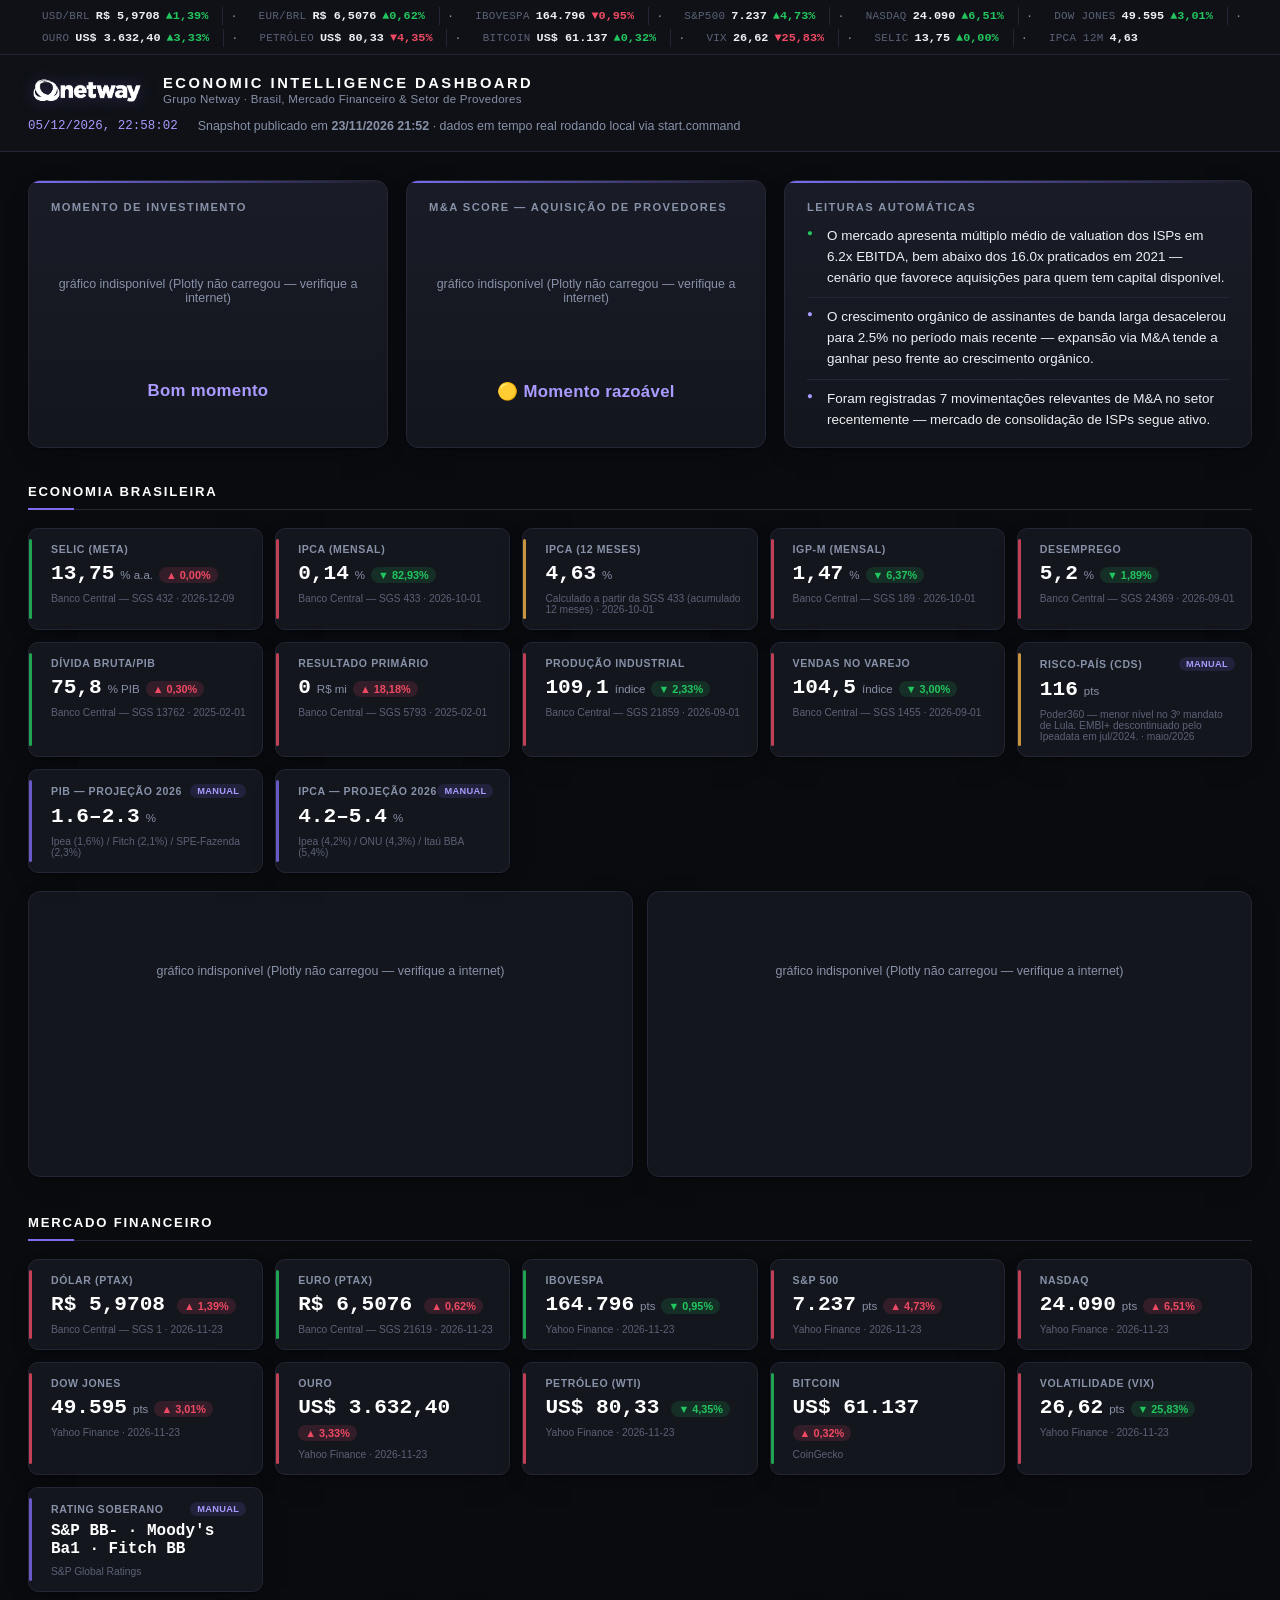
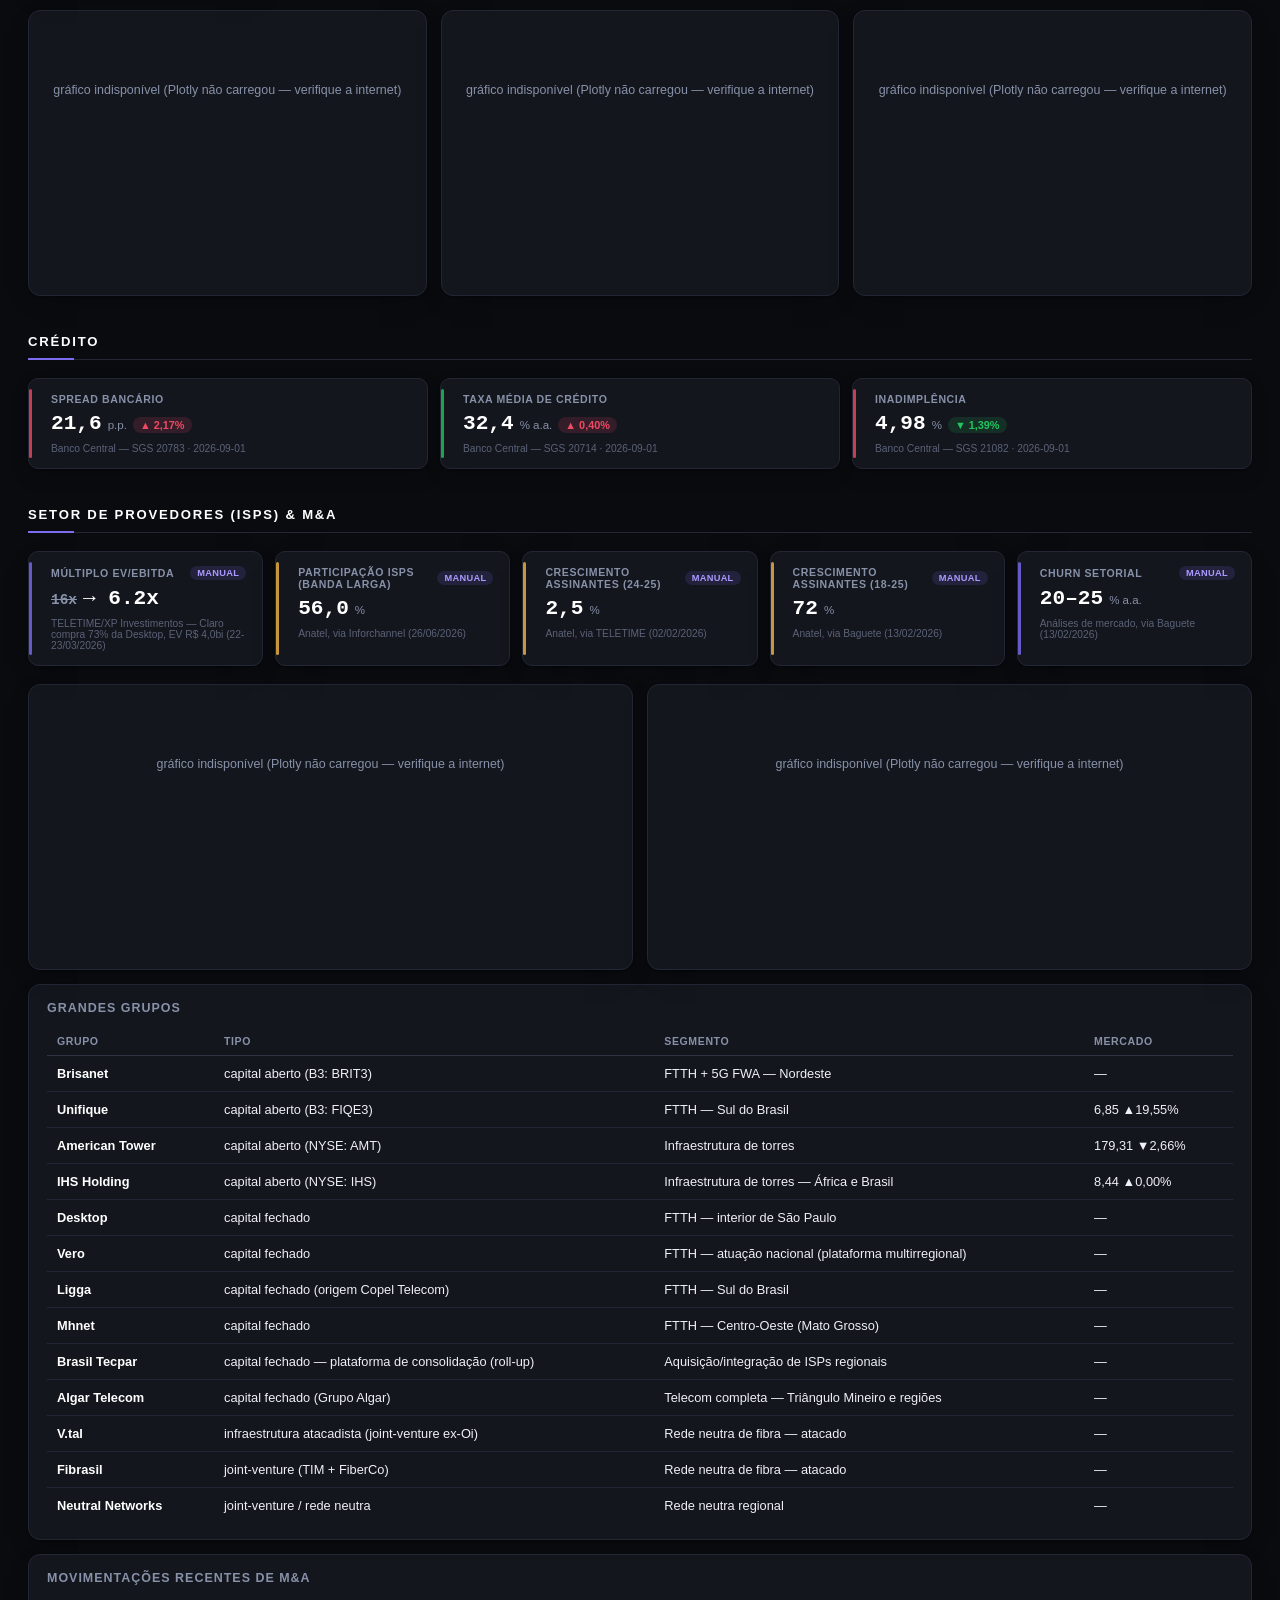
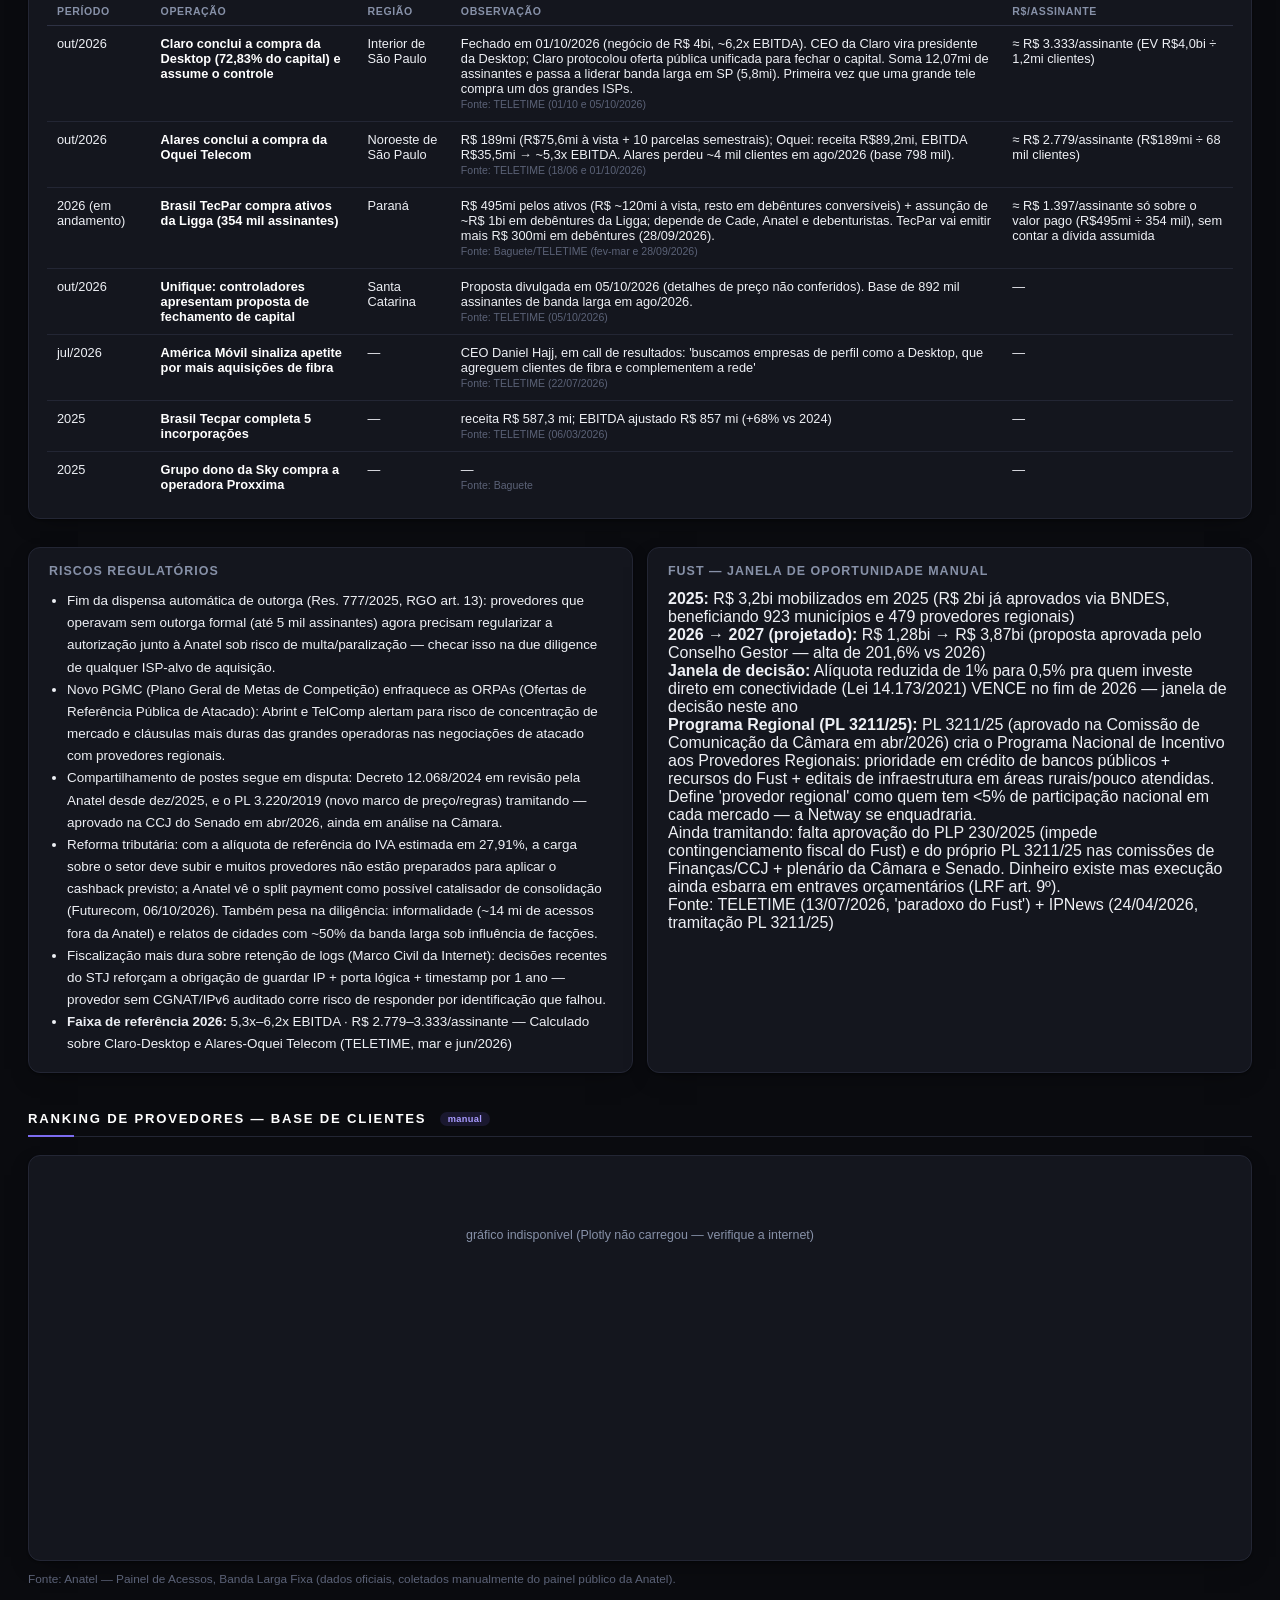
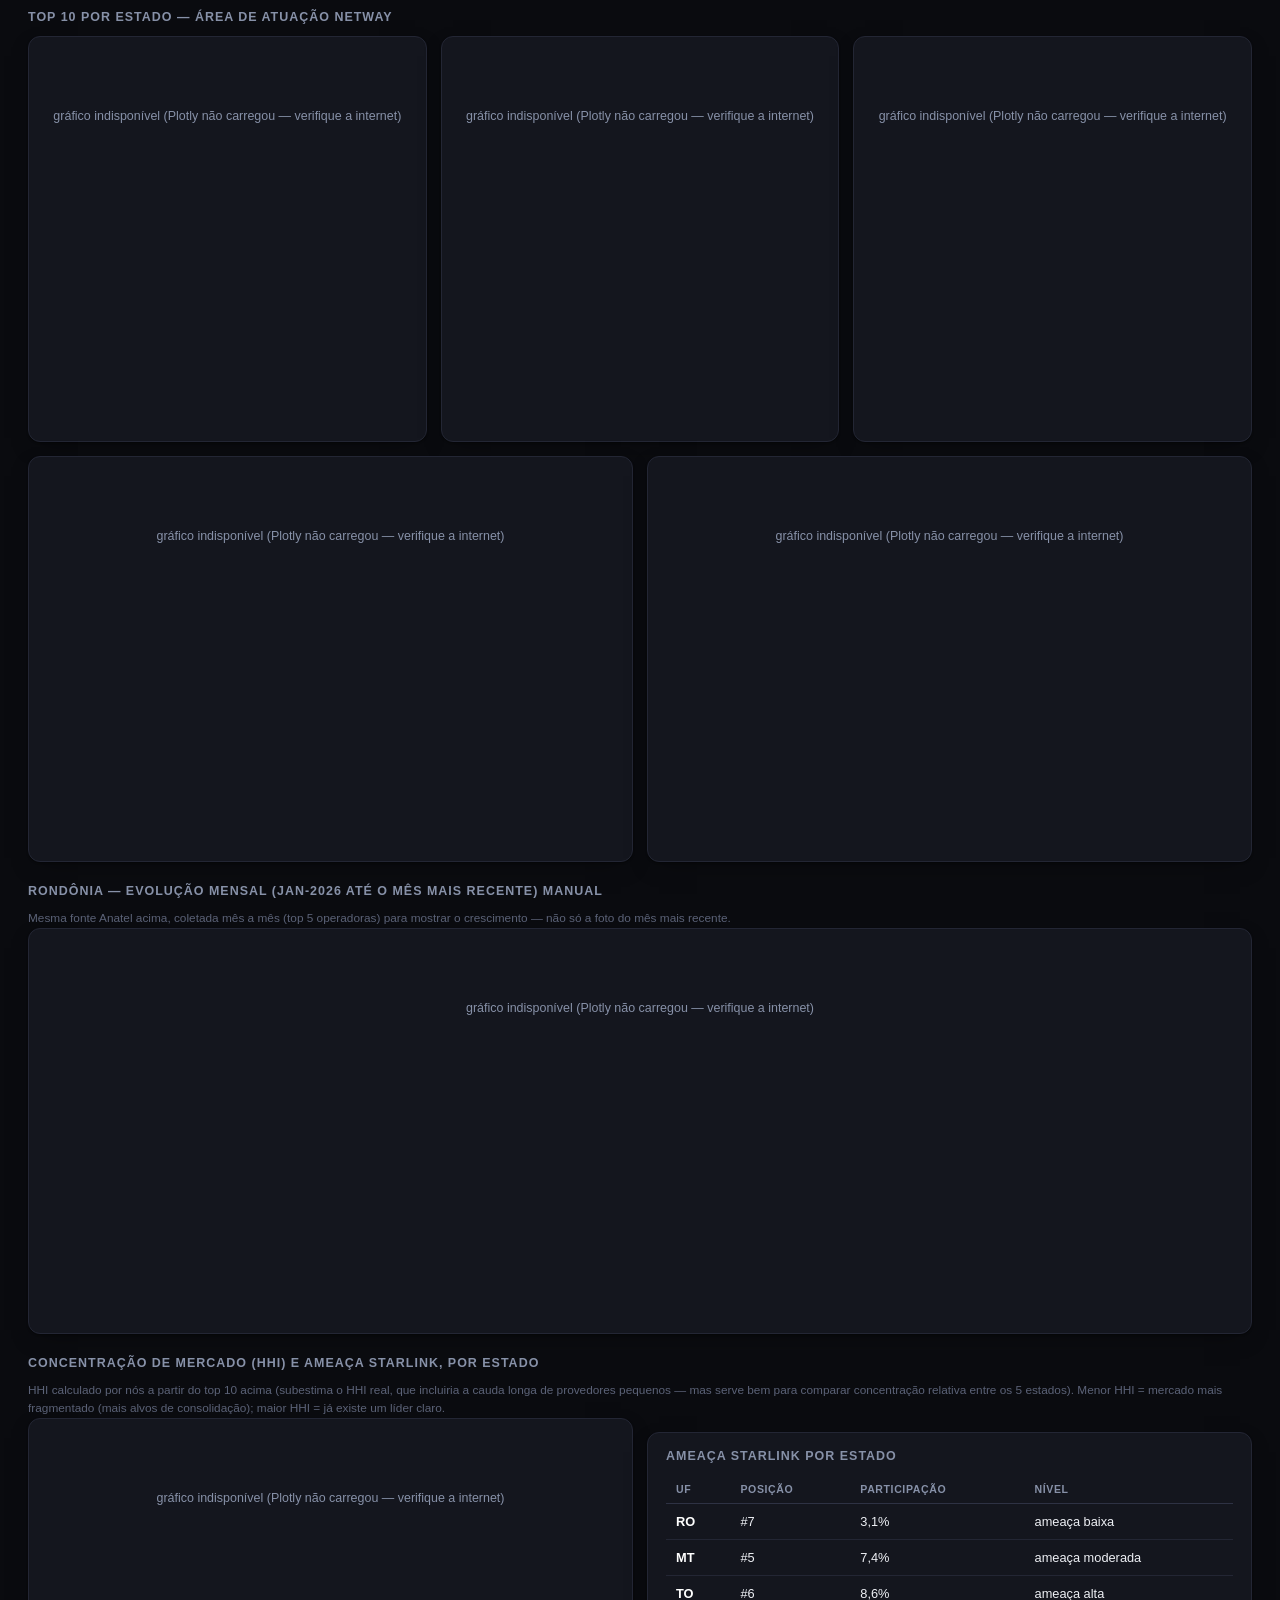
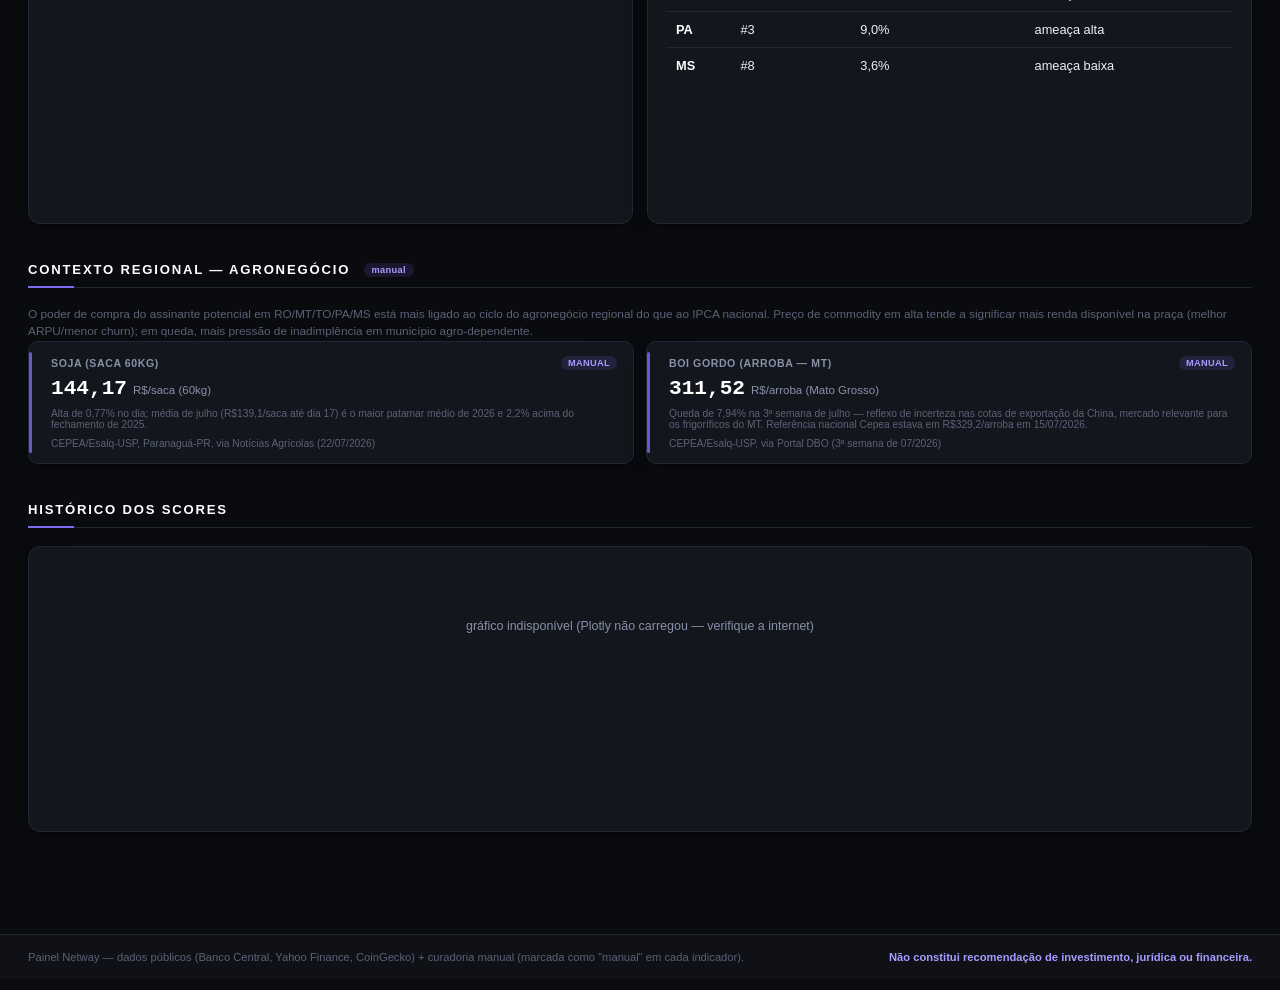
==== commit 5e6fbed9: "Atualização automática (GitHub Actions) — 23/11/2026 21:52 UTC" ====
--- a/index.html
+++ b/index.html
@@ -20,7 +20,7 @@
   </div>
   <div class="topbar-right">
     <span id="relogio" class="relogio">—</span>
-    <span class="intervalo">Snapshot publicado em <strong>22/11/2026 17:34</strong> · dados em tempo real rodando local via start.command</span>
+    <span class="intervalo">Snapshot publicado em <strong>23/11/2026 21:52</strong> · dados em tempo real rodando local via start.command</span>
   </div>
 </header>
 
@@ -149,7 +149,7 @@
 </footer>
 
 <script>
-window.DADOS_ESTATICOS = {"economia": {"selic_meta": {"chave": "selic_meta", "categoria": "economia", "valor": 13.75, "unidade": "% a.a.", "data_referencia": "2026-12-09", "variacao_dia": 0.0, "fonte": "Banco Central — SGS 432", "atualizacao": "automatica", "atualizado_em": "22/11/2026 17:34:03", "historico": [{"data": "2026-11-20", "valor": 13.75}, {"data": "2026-11-21", "valor": 13.75}, {"data": "2026-11-22", "valor": 13.75}, {"data": "2026-11-23", "valor": 13.75}, {"data": "2026-11-24", "valor": 13.75}, {"data": "2026-11-25", "valor": 13.75}, {"data": "2026-11-26", "valor": 13.75}, {"data": "2026-11-27", "valor": 13.75}, {"data": "2026-11-28", "valor": 13.75}, {"data": "2026-11-29", "valor": 13.75}, {"data": "2026-11-30", "valor": 13.75}, {"data": "2026-12-01", "valor": 13.75}, {"data": "2026-12-02", "valor": 13.75}, {"data": "2026-12-03", "valor": 13.75}, {"data": "2026-12-04", "valor": 13.75}, {"data": "2026-12-05", "valor": 13.75}, {"data": "2026-12-06", "valor": 13.75}, {"data": "2026-12-07", "valor": 13.75}, {"data": "2026-12-08", "valor": 13.75}, {"data": "2026-12-09", "valor": 13.75}]}, "ipca_mensal": {"chave": "ipca_mensal", "categoria": "economia", "valor": 0.14, "unidade": "%", "data_referencia": "2026-10-01", "variacao_dia": -82.93, "fonte": "Banco Central — SGS 433", "atualizacao": "automatica", "atualizado_em": "22/11/2026 17:34:07", "historico": [{"data": "2025-03-01", "valor": 0.56}, {"data": "2025-04-01", "valor": 0.43}, {"data": "2025-05-01", "valor": 0.26}, {"data": "2025-06-01", "valor": 0.24}, {"data": "2025-07-01", "valor": 0.26}, {"data": "2025-08-01", "valor": -0.11}, {"data": "2025-09-01", "valor": 0.48}, {"data": "2025-10-01", "valor": 0.09}, {"data": "2025-11-01", "valor": 0.18}, {"data": "2025-12-01", "valor": 0.33}, {"data": "2026-01-01", "valor": 0.33}, {"data": "2026-02-01", "valor": 0.7}, {"data": "2026-03-01", "valor": 0.88}, {"data": "2026-04-01", "valor": 0.67}, {"data": "2026-05-01", "valor": 0.58}, {"data": "2026-06-01", "valor": 0.16}, {"data": "2026-07-01", "valor": 0.07}, {"data": "2026-08-01", "valor": -0.32}, {"data": "2026-09-01", "valor": 0.82}, {"data": "2026-10-01", "valor": 0.14}]}, "igpm_mensal": {"chave": "igpm_mensal", "categoria": "economia", "valor": 1.47, "unidade": "%", "data_referencia": "2026-10-01", "variacao_dia": -6.37, "fonte": "Banco Central — SGS 189", "atualizacao": "automatica", "atualizado_em": "22/11/2026 17:34:10", "historico": [{"data": "2025-03-01", "valor": -0.34}, {"data": "2025-04-01", "valor": 0.24}, {"data": "2025-05-01", "valor": -0.49}, {"data": "2025-06-01", "valor": -1.67}, {"data": "2025-07-01", "valor": -0.77}, {"data": "2025-08-01", "valor": 0.36}, {"data": "2025-09-01", "valor": 0.42}, {"data": "2025-10-01", "valor": -0.36}, {"data": "2025-11-01", "valor": 0.27}, {"data": "2025-12-01", "valor": -0.01}, {"data": "2026-01-01", "valor": 0.41}, {"data": "2026-02-01", "valor": -0.73}, {"data": "2026-03-01", "valor": 0.52}, {"data": "2026-04-01", "valor": 2.73}, {"data": "2026-05-01", "valor": 0.84}, {"data": "2026-06-01", "valor": -0.5}, {"data": "2026-07-01", "valor": -1.16}, {"data": "2026-08-01", "valor": -0.22}, {"data": "2026-09-01", "valor": 1.57}, {"data": "2026-10-01", "valor": 1.47}]}, "desemprego": {"chave": "desemprego", "categoria": "economia", "valor": 5.2, "unidade": "%", "data_referencia": "2026-09-01", "variacao_dia": -1.89, "fonte": "Banco Central — SGS 24369", "atualizacao": "automatica", "atualizado_em": "22/11/2026 17:34:19", "historico": [{"data": "2025-02-01", "valor": 6.8}, {"data": "2025-03-01", "valor": 7.0}, {"data": "2025-04-01", "valor": 6.6}, {"data": "2025-05-01", "valor": 6.2}, {"data": "2025-06-01", "valor": 5.8}, {"data": "2025-07-01", "valor": 5.6}, {"data": "2025-08-01", "valor": 5.6}, {"data": "2025-09-01", "valor": 5.6}, {"data": "2025-10-01", "valor": 5.4}, {"data": "2025-11-01", "valor": 5.2}, {"data": "2025-12-01", "valor": 5.1}, {"data": "2026-01-01", "valor": 5.4}, {"data": "2026-02-01", "valor": 5.8}, {"data": "2026-03-01", "valor": 6.1}, {"data": "2026-04-01", "valor": 5.8}, {"data": "2026-05-01", "valor": 5.6}, {"data": "2026-06-01", "valor": 5.4}, {"data": "2026-07-01", "valor": 5.3}, {"data": "2026-08-01", "valor": 5.3}, {"data": "2026-09-01", "valor": 5.2}]}, "divida_bruta_pib": {"chave": "divida_bruta_pib", "categoria": "economia", "valor": 75.78, "unidade": "% PIB", "data_referencia": "2025-02-01", "variacao_dia": 0.3, "fonte": "Banco Central — SGS 13762", "atualizacao": "automatica", "atualizado_em": "22/11/2026 17:34:22", "historico": [{"data": "2026-09-01", "valor": 82.95}, {"data": "2026-08-01", "valor": 82.93}, {"data": "2026-07-01", "valor": 82.55}, {"data": "2026-06-01", "valor": 81.95}, {"data": "2026-05-01", "valor": 81.04}, {"data": "2026-04-01", "valor": 80.1}, {"data": "2026-03-01", "valor": 79.88}, {"data": "2026-02-01", "valor": 79.12}, {"data": "2026-01-01", "valor": 78.69}, {"data": "2025-12-01", "valor": 78.64}, {"data": "2025-11-01", "valor": 78.95}, {"data": "2025-10-01", "valor": 78.29}, {"data": "2025-09-01", "valor": 77.84}, {"data": "2025-08-01", "valor": 77.31}, {"data": "2025-07-01", "valor": 77.17}, {"data": "2025-06-01", "valor": 76.3}, {"data": "2025-05-01", "valor": 75.75}, {"data": "2025-04-01", "valor": 75.62}, {"data": "2025-03-01", "valor": 75.55}, {"data": "2025-02-01", "valor": 75.78}]}, "resultado_primario": {"chave": "resultado_primario", "categoria": "economia", "valor": 0.13, "unidade": "R$ milhões", "data_referencia": "2025-02-01", "variacao_dia": 18.18, "fonte": "Banco Central — SGS 5793", "atualizacao": "automatica", "atualizado_em": "22/11/2026 17:34:25", "historico": [{"data": "2026-09-01", "valor": 0.52}, {"data": "2026-08-01", "valor": 0.62}, {"data": "2026-07-01", "valor": 0.67}, {"data": "2026-06-01", "valor": 1.19}, {"data": "2026-05-01", "valor": 1.14}, {"data": "2026-04-01", "valor": 0.97}, {"data": "2026-03-01", "valor": 1.06}, {"data": "2026-02-01", "valor": 0.41}, {"data": "2026-01-01", "valor": 0.43}, {"data": "2025-12-01", "valor": 0.43}, {"data": "2025-11-01", "valor": 0.36}, {"data": "2025-10-01", "valor": 0.3}, {"data": "2025-09-01", "valor": 0.27}, {"data": "2025-08-01", "valor": 0.19}, {"data": "2025-07-01", "valor": 0.22}, {"data": "2025-06-01", "valor": -0.15}, {"data": "2025-05-01", "valor": -0.2}, {"data": "2025-04-01", "valor": 0.05}, {"data": "2025-03-01", "valor": 0.11}, {"data": "2025-02-01", "valor": 0.13}]}, "producao_industrial": {"chave": "producao_industrial", "categoria": "economia", "valor": 109.1, "unidade": "índice", "data_referencia": "2026-09-01", "variacao_dia": -2.33, "fonte": "Banco Central — SGS 21859", "atualizacao": "automatica", "atualizado_em": "22/11/2026 17:34:28", "historico": [{"data": "2025-02-01", "valor": 93.5}, {"data": "2025-03-01", "valor": 99.9}, {"data": "2025-04-01", "valor": 99.3}, {"data": "2025-05-01", "valor": 107.0}, {"data": "2025-06-01", "valor": 103.8}, {"data": "2025-07-01", "valor": 112.3}, {"data": "2025-08-01", "valor": 113.0}, {"data": "2025-09-01", "valor": 111.9}, {"data": "2025-10-01", "valor": 113.1}, {"data": "2025-11-01", "valor": 103.1}, {"data": "2025-12-01", "valor": 93.9}, {"data": "2026-01-01", "valor": 95.2}, {"data": "2026-02-01", "valor": 92.8}, {"data": "2026-03-01", "valor": 104.3}, {"data": "2026-04-01", "valor": 102.0}, {"data": "2026-05-01", "valor": 107.2}, {"data": "2026-06-01", "valor": 105.6}, {"data": "2026-07-01", "valor": 111.7}, {"data": "2026-08-01", "valor": 111.7}, {"data": "2026-09-01", "valor": 109.1}]}, "vendas_varejo": {"chave": "vendas_varejo", "categoria": "economia", "valor": 104.45, "unidade": "índice", "data_referencia": "2026-09-01", "variacao_dia": -3.0, "fonte": "Banco Central — SGS 1455", "atualizacao": "automatica", "atualizado_em": "22/11/2026 17:34:31", "historico": [{"data": "2025-02-01", "valor": 97.39}, {"data": "2025-03-01", "valor": 104.49}, {"data": "2025-04-01", "valor": 104.22}, {"data": "2025-05-01", "valor": 108.54}, {"data": "2025-06-01", "valor": 102.1}, {"data": "2025-07-01", "valor": 106.9}, {"data": "2025-08-01", "valor": 107.19}, {"data": "2025-09-01", "valor": 102.67}, {"data": "2025-10-01", "valor": 108.7}, {"data": "2025-11-01", "valor": 116.05}, {"data": "2025-12-01", "valor": 129.65}, {"data": "2026-01-01", "valor": 105.53}, {"data": "2026-02-01", "valor": 97.67}, {"data": "2026-03-01", "valor": 108.52}, {"data": "2026-04-01", "valor": 105.51}, {"data": "2026-05-01", "valor": 109.28}, {"data": "2026-06-01", "valor": 104.99}, {"data": "2026-07-01", "valor": 108.25}, {"data": "2026-08-01", "valor": 107.68}, {"data": "2026-09-01", "valor": 104.45}]}, "ipca_12m": {"chave": "ipca_12m", "categoria": "economia", "valor": 4.63, "unidade": "%", "data_referencia": "2026-10-01", "variacao_dia": null, "fonte": "Calculado a partir da SGS 433 (acumulado 12 meses)", "atualizacao": "automatica", "atualizado_em": "22/11/2026 17:34:41", "historico": []}}, "mercado": {"dolar_ptax": {"chave": "dolar_ptax", "categoria": "mercado", "valor": 5.8889, "unidade": "R$", "data_referencia": "2026-11-19", "variacao_dia": 1.35, "fonte": "Banco Central — SGS 1", "atualizacao": "automatica", "atualizado_em": "22/11/2026 17:34:13", "historico": [{"data": "2026-10-22", "valor": 5.0383}, {"data": "2026-10-23", "valor": 5.0377}, {"data": "2026-10-26", "valor": 5.5007}, {"data": "2026-10-27", "valor": 5.3346}, {"data": "2026-10-28", "valor": 5.342}, {"data": "2026-10-29", "valor": 5.3744}, {"data": "2026-10-30", "valor": 5.4212}, {"data": "2026-11-03", "valor": 5.4935}, {"data": "2026-11-04", "valor": 5.4778}, {"data": "2026-11-05", "valor": 5.4621}, {"data": "2026-11-06", "valor": 5.5013}, {"data": "2026-11-09", "valor": 5.5146}, {"data": "2026-11-10", "valor": 5.584}, {"data": "2026-11-11", "valor": 5.5606}, {"data": "2026-11-12", "valor": 5.6143}, {"data": "2026-11-13", "valor": 5.6518}, {"data": "2026-11-16", "valor": 5.7324}, {"data": "2026-11-17", "valor": 5.7851}, {"data": "2026-11-18", "valor": 5.8102}, {"data": "2026-11-19", "valor": 5.8889}]}, "euro_ptax": {"chave": "euro_ptax", "categoria": "mercado", "valor": 6.4672, "unidade": "R$", "data_referencia": "2026-11-19", "variacao_dia": 1.49, "fonte": "Banco Central — SGS 21619", "atualizacao": "automatica", "atualizado_em": "22/11/2026 17:34:16", "historico": [{"data": "2026-10-22", "valor": 5.6494}, {"data": "2026-10-23", "valor": 5.6422}, {"data": "2026-10-26", "valor": 6.1487}, {"data": "2026-10-27", "valor": 5.9449}, {"data": "2026-10-28", "valor": 5.9515}, {"data": "2026-10-29", "valor": 6.0}, {"data": "2026-10-30", "valor": 6.0522}, {"data": "2026-11-03", "valor": 6.15}, {"data": "2026-11-04", "valor": 6.1549}, {"data": "2026-11-05", "valor": 6.1323}, {"data": "2026-11-06", "valor": 6.1317}, {"data": "2026-11-09", "valor": 6.1741}, {"data": "2026-11-10", "valor": 6.2317}, {"data": "2026-11-11", "valor": 6.1706}, {"data": "2026-11-12", "valor": 6.2133}, {"data": "2026-11-13", "valor": 6.2334}, {"data": "2026-11-16", "valor": 6.3102}, {"data": "2026-11-17", "valor": 6.3659}, {"data": "2026-11-18", "valor": 6.372}, {"data": "2026-11-19", "valor": 6.4672}]}, "ibovespa": {"chave": "ibovespa", "categoria": "mercado", "valor": 166376.0, "unidade": "pontos", "data_referencia": "2026-11-19", "variacao_dia": -0.69, "fonte": "Yahoo Finance", "atualizacao": "automatica", "atualizado_em": "22/11/2026 17:34:41", "historico": [{"data": "2026-06-01", "valor": 172198.0}, {"data": "2026-06-02", "valor": 174198.0}, {"data": "2026-06-03", "valor": 170331.0}, {"data": "2026-06-05", "valor": 169019.0}, {"data": "2026-06-08", "valor": 168669.0}, {"data": "2026-06-09", "valor": 169813.0}, {"data": "2026-06-10", "valor": 168619.0}, {"data": "2026-06-11", "valor": 171497.0}, {"data": "2026-06-12", "valor": 171133.0}, {"data": "2026-06-15", "valor": 170415.0}, {"data": "2026-06-16", "valor": 169649.0}, {"data": "2026-06-17", "valor": 168454.0}, {"data": "2026-06-18", "valor": 168278.0}, {"data": "2026-06-19", "valor": 168576.0}, {"data": "2026-06-22", "valor": 170370.0}, {"data": "2026-06-23", "valor": 171259.0}, {"data": "2026-06-24", "valor": 170507.0}, {"data": "2026-06-25", "valor": 171990.0}, {"data": "2026-06-26", "valor": 173295.0}, {"data": "2026-06-29", "valor": 173205.0}, {"data": "2026-06-30", "valor": 172024.0}, {"data": "2026-07-01", "valor": 171689.0}, {"data": "2026-07-02", "valor": 172788.0}, {"data": "2026-07-03", "valor": 174266.0}, {"data": "2026-07-06", "valor": 172448.0}, {"data": "2026-07-07", "valor": 172021.0}, {"data": "2026-07-08", "valor": 170654.0}, {"data": "2026-07-09", "valor": 172742.0}, {"data": "2026-07-10", "valor": 177866.0}, {"data": "2026-07-13", "valor": 175739.0}, {"data": "2026-07-14", "valor": 176641.0}, {"data": "2026-07-15", "valor": 176011.0}, {"data": "2026-07-16", "valor": 173825.0}, {"data": "2026-07-17", "valor": 173714.0}, {"data": "2026-07-20", "valor": 173371.0}, {"data": "2026-07-21", "valor": 173326.0}, {"data": "2026-07-22", "valor": 177548.0}, {"data": "2026-07-23", "valor": 176724.0}, {"data": "2026-07-24", "valor": 174042.0}, {"data": "2026-07-27", "valor": 175335.0}, {"data": "2026-07-28", "valor": 176565.0}, {"data": "2026-07-29", "valor": 173885.0}, {"data": "2026-07-30", "valor": 177159.0}, {"data": "2026-07-31", "valor": 177999.0}, {"data": "2026-08-03", "valor": 178000.0}, {"data": "2026-08-04", "valor": 177895.0}, {"data": "2026-08-05", "valor": 177726.0}, {"data": "2026-08-06", "valor": 175546.0}, {"data": "2026-08-07", "valor": 172513.0}, {"data": "2026-08-10", "valor": 172180.0}, {"data": "2026-08-11", "valor": 167875.0}, {"data": "2026-08-12", "valor": 167491.0}, {"data": "2026-08-13", "valor": 167101.0}, {"data": "2026-08-14", "valor": 166934.0}, {"data": "2026-08-17", "valor": 166784.0}, {"data": "2026-08-18", "valor": 166335.0}, {"data": "2026-08-19", "valor": 167830.0}, {"data": "2026-08-20", "valor": 167927.0}, {"data": "2026-08-21", "valor": 171032.0}, {"data": "2026-08-24", "valor": 171907.0}, {"data": "2026-08-25", "valor": 174577.0}, {"data": "2026-08-26", "valor": 174586.0}, {"data": "2026-08-27", "valor": 175135.0}, {"data": "2026-08-28", "valor": 175665.0}, {"data": "2026-08-31", "valor": 177419.0}, {"data": "2026-09-01", "valor": 179723.0}, {"data": "2026-09-02", "valor": 185205.0}, {"data": "2026-09-03", "valor": 185188.0}, {"data": "2026-09-04", "valor": 185147.0}, {"data": "2026-09-08", "valor": 187367.0}, {"data": "2026-09-09", "valor": 185629.0}, {"data": "2026-09-10", "valor": 188269.0}, {"data": "2026-09-11", "valor": 187207.0}, {"data": "2026-09-14", "valor": 185501.0}, {"data": "2026-09-15", "valor": 186503.0}, {"data": "2026-09-16", "valor": 185548.0}, {"data": "2026-09-17", "valor": 185992.0}, {"data": "2026-09-18", "valor": 185229.0}, {"data": "2026-09-21", "valor": 186596.0}, {"data": "2026-09-22", "valor": 187423.0}, {"data": "2026-09-23", "valor": 185814.0}, {"data": "2026-09-24", "valor": 183966.0}, {"data": "2026-09-25", "valor": 183477.0}, {"data": "2026-09-28", "valor": 182991.0}, {"data": "2026-09-29", "valor": 183828.0}, {"data": "2026-09-30", "valor": 186340.0}, {"data": "2026-10-01", "valor": 187198.0}, {"data": "2026-10-02", "valor": 192115.0}, {"data": "2026-10-05", "valor": 206912.0}, {"data": "2026-10-06", "valor": 205835.0}, {"data": "2026-10-07", "valor": 204302.0}, {"data": "2026-10-08", "valor": 206220.0}, {"data": "2026-10-09", "valor": 209067.0}, {"data": "2026-10-13", "valor": 206888.0}, {"data": "2026-10-14", "valor": 206506.0}, {"data": "2026-10-15", "valor": 204324.0}, {"data": "2026-10-16", "valor": 205430.0}, {"data": "2026-10-19", "valor": 205079.0}, {"data": "2026-10-20", "valor": 208296.0}, {"data": "2026-10-21", "valor": 206495.0}, {"data": "2026-10-22", "valor": 204120.0}, {"data": "2026-10-23", "valor": 205083.0}, {"data": "2026-10-26", "valor": 176608.0}, {"data": "2026-10-27", "valor": 175710.0}, {"data": "2026-10-28", "valor": 171006.0}, {"data": "2026-10-29", "valor": 169186.0}, {"data": "2026-10-30", "valor": 167922.0}, {"data": "2026-11-03", "valor": 165529.0}, {"data": "2026-11-04", "valor": 167564.0}, {"data": "2026-11-05", "valor": 166192.0}, {"data": "2026-11-06", "valor": 168499.0}, {"data": "2026-11-09", "valor": 172236.0}, {"data": "2026-11-10", "valor": 171337.0}, {"data": "2026-11-11", "valor": 172060.0}, {"data": "2026-11-12", "valor": 171324.0}, {"data": "2026-11-13", "valor": 172458.0}, {"data": "2026-11-16", "valor": 169295.0}, {"data": "2026-11-17", "valor": 169817.0}, {"data": "2026-11-18", "valor": 167538.0}, {"data": "2026-11-19", "valor": 166376.0}]}, "sp500": {"chave": "sp500", "categoria": "mercado", "valor": 6910.39013671875, "unidade": "pontos", "data_referencia": "2026-11-20", "variacao_dia": -3.7, "fonte": "Yahoo Finance", "atualizacao": "automatica", "atualizado_em": "22/11/2026 17:34:41", "historico": [{"data": "2026-06-03", "valor": 7553.68017578125}, {"data": "2026-06-04", "valor": 7584.31005859375}, {"data": "2026-06-05", "valor": 7383.740234375}, {"data": "2026-06-08", "valor": 7405.72998046875}, {"data": "2026-06-09", "valor": 7386.64990234375}, {"data": "2026-06-10", "valor": 7266.990234375}, {"data": "2026-06-11", "valor": 7394.2998046875}, {"data": "2026-06-12", "valor": 7431.4599609375}, {"data": "2026-06-15", "valor": 7554.2900390625}, {"data": "2026-06-16", "valor": 7511.35009765625}, {"data": "2026-06-17", "valor": 7420.10009765625}, {"data": "2026-06-18", "valor": 7500.580078125}, {"data": "2026-06-22", "valor": 7472.7900390625}, {"data": "2026-06-23", "valor": 7365.4599609375}, {"data": "2026-06-24", "valor": 7358.22021484375}, {"data": "2026-06-25", "valor": 7357.490234375}, {"data": "2026-06-26", "valor": 7354.02001953125}, {"data": "2026-06-29", "valor": 7440.43017578125}, {"data": "2026-06-30", "valor": 7499.35986328125}, {"data": "2026-07-01", "valor": 7483.22998046875}, {"data": "2026-07-02", "valor": 7483.240234375}, {"data": "2026-07-06", "valor": 7537.43017578125}, {"data": "2026-07-07", "valor": 7503.85009765625}, {"data": "2026-07-08", "valor": 7482.7099609375}, {"data": "2026-07-09", "valor": 7543.64013671875}, {"data": "2026-07-10", "valor": 7575.39013671875}, {"data": "2026-07-13", "valor": 7515.33984375}, {"data": "2026-07-14", "valor": 7543.58984375}, {"data": "2026-07-15", "valor": 7572.39990234375}, {"data": "2026-07-16", "valor": 7533.77001953125}, {"data": "2026-07-17", "valor": 7457.68994140625}, {"data": "2026-07-20", "valor": 7443.27978515625}, {"data": "2026-07-21", "valor": 7509.2001953125}, {"data": "2026-07-22", "valor": 7498.9599609375}, {"data": "2026-07-23", "valor": 7408.2998046875}, {"data": "2026-07-24", "valor": 7411.97998046875}, {"data": "2026-07-27", "valor": 7413.18017578125}, {"data": "2026-07-28", "valor": 7428.77978515625}, {"data": "2026-07-29", "valor": 7316.14990234375}, {"data": "2026-07-30", "valor": 7437.6298828125}, {"data": "2026-07-31", "valor": 7489.72021484375}, {"data": "2026-08-03", "valor": 7600.5}, {"data": "2026-08-04", "valor": 7736.52001953125}, {"data": "2026-08-05", "valor": 7723.5498046875}, {"data": "2026-08-06", "valor": 7709.9599609375}, {"data": "2026-08-07", "valor": 7757.64013671875}, {"data": "2026-08-10", "valor": 7753.10986328125}, {"data": "2026-08-11", "valor": 7728.2001953125}, {"data": "2026-08-12", "valor": 7748.5}, {"data": "2026-08-13", "valor": 7798.990234375}, {"data": "2026-08-14", "valor": 7785.759765625}, {"data": "2026-08-17", "valor": 7745.06005859375}, {"data": "2026-08-18", "valor": 7691.759765625}, {"data": "2026-08-19", "valor": 7707.97998046875}, {"data": "2026-08-20", "valor": 7641.16015625}, {"data": "2026-08-21", "valor": 7674.3701171875}, {"data": "2026-08-24", "valor": 7652.85986328125}, {"data": "2026-08-25", "valor": 7677.27978515625}, {"data": "2026-08-26", "valor": 7675.7001953125}, {"data": "2026-08-27", "valor": 7730.990234375}, {"data": "2026-08-28", "valor": 7711.759765625}, {"data": "2026-08-31", "valor": 7686.14013671875}, {"data": "2026-09-01", "valor": 7631.47021484375}, {"data": "2026-09-02", "valor": 7666.60009765625}, {"data": "2026-09-03", "valor": 7747.7099609375}, {"data": "2026-09-04", "valor": 7718.60009765625}, {"data": "2026-09-08", "valor": 7673.52001953125}, {"data": "2026-09-09", "valor": 7636.35986328125}, {"data": "2026-09-10", "valor": 7591.7001953125}, {"data": "2026-09-11", "valor": 7656.97998046875}, {"data": "2026-09-14", "valor": 7619.97998046875}, {"data": "2026-09-15", "valor": 7585.72998046875}, {"data": "2026-09-16", "valor": 7551.81005859375}, {"data": "2026-09-17", "valor": 7637.759765625}, {"data": "2026-09-18", "valor": 7650.5}, {"data": "2026-09-21", "valor": 7764.7001953125}, {"data": "2026-09-22", "valor": 7764.64013671875}, {"data": "2026-09-23", "valor": 7706.02978515625}, {"data": "2026-09-24", "valor": 7704.1298828125}, {"data": "2026-09-25", "valor": 7743.41015625}, {"data": "2026-09-28", "valor": 7683.68994140625}, {"data": "2026-09-29", "valor": 7670.83984375}, {"data": "2026-09-30", "valor": 7651.5400390625}, {"data": "2026-10-01", "valor": 7666.4501953125}, {"data": "2026-10-02", "valor": 7722.72021484375}, {"data": "2026-10-05", "valor": 7773.9501953125}, {"data": "2026-10-06", "valor": 7818.93017578125}, {"data": "2026-10-07", "valor": 7801.77001953125}, {"data": "2026-10-08", "valor": 7765.35986328125}, {"data": "2026-10-09", "valor": 7811.5400390625}, {"data": "2026-10-12", "valor": 7807.240234375}, {"data": "2026-10-13", "valor": 7805.4501953125}, {"data": "2026-10-14", "valor": 7718.93994140625}, {"data": "2026-10-15", "valor": 7744.06005859375}, {"data": "2026-10-16", "valor": 7659.43994140625}, {"data": "2026-10-19", "valor": 7690.72998046875}, {"data": "2026-10-20", "valor": 7712.56982421875}, {"data": "2026-10-21", "valor": 7757.169921875}, {"data": "2026-10-22", "valor": 7663.43017578125}, {"data": "2026-10-23", "valor": 7623.68017578125}, {"data": "2026-10-26", "valor": 7676.77001953125}, {"data": "2026-10-27", "valor": 7722.60009765625}, {"data": "2026-10-28", "valor": 7743.97998046875}, {"data": "2026-10-29", "valor": 7720.39013671875}, {"data": "2026-10-30", "valor": 7580.06982421875}, {"data": "2026-11-02", "valor": 7541.39990234375}, {"data": "2026-11-03", "valor": 7568.919921875}, {"data": "2026-11-04", "valor": 7688.6201171875}, {"data": "2026-11-05", "valor": 7353.72998046875}, {"data": "2026-11-06", "valor": 7376.85986328125}, {"data": "2026-11-09", "valor": 7549.93994140625}, {"data": "2026-11-10", "valor": 7520.93017578125}, {"data": "2026-11-11", "valor": 7619.3798828125}, {"data": "2026-11-12", "valor": 7592.39990234375}, {"data": "2026-11-13", "valor": 7561.669921875}, {"data": "2026-11-16", "valor": 7416.58984375}, {"data": "2026-11-17", "valor": 7340.52978515625}, {"data": "2026-11-18", "valor": 7323.6298828125}, {"data": "2026-11-19", "valor": 7175.830078125}, {"data": "2026-11-20", "valor": 6910.39013671875}]}, "nasdaq": {"chave": "nasdaq", "categoria": "mercado", "valor": 22617.73046875, "unidade": "pontos", "data_referencia": "2026-11-20", "variacao_dia": -5.28, "fonte": "Yahoo Finance", "atualizacao": "automatica", "atualizado_em": "22/11/2026 17:34:42", "historico": [{"data": "2026-06-03", "valor": 26853.98046875}, {"data": "2026-06-04", "valor": 26830.9609375}, {"data": "2026-06-05", "valor": 25709.4296875}, {"data": "2026-06-08", "valor": 25929.66015625}, {"data": "2026-06-09", "valor": 25678.8203125}, {"data": "2026-06-10", "valor": 25169.5}, {"data": "2026-06-11", "valor": 25809.66015625}, {"data": "2026-06-12", "valor": 25888.83984375}, {"data": "2026-06-15", "valor": 26683.939453125}, {"data": "2026-06-16", "valor": 26376.33984375}, {"data": "2026-06-17", "valor": 26021.66015625}, {"data": "2026-06-18", "valor": 26517.9296875}, {"data": "2026-06-22", "valor": 26166.599609375}, {"data": "2026-06-23", "valor": 25587.0390625}, {"data": "2026-06-24", "valor": 25476.640625}, {"data": "2026-06-25", "valor": 25358.599609375}, {"data": "2026-06-26", "valor": 25297.619140625}, {"data": "2026-06-29", "valor": 25820.140625}, {"data": "2026-06-30", "valor": 26213.720703125}, {"data": "2026-07-01", "valor": 26040.029296875}, {"data": "2026-07-02", "valor": 25832.669921875}, {"data": "2026-07-06", "valor": 26121.16015625}, {"data": "2026-07-07", "valor": 25818.689453125}, {"data": "2026-07-08", "valor": 25870.650390625}, {"data": "2026-07-09", "valor": 26206.890625}, {"data": "2026-07-10", "valor": 26281.609375}, {"data": "2026-07-13", "valor": 25873.1796875}, {"data": "2026-07-14", "valor": 26107.009765625}, {"data": "2026-07-15", "valor": 26269.23046875}, {"data": "2026-07-16", "valor": 25881.94921875}, {"data": "2026-07-17", "valor": 25520.240234375}, {"data": "2026-07-20", "valor": 25508.0703125}, {"data": "2026-07-21", "valor": 25837.2109375}, {"data": "2026-07-22", "valor": 25690.900390625}, {"data": "2026-07-23", "valor": 25137.689453125}, {"data": "2026-07-24", "valor": 24975.8203125}, {"data": "2026-07-27", "valor": 24932.080078125}, {"data": "2026-07-28", "valor": 24876.91015625}, {"data": "2026-07-29", "valor": 24442.939453125}, {"data": "2026-07-30", "valor": 25122.1796875}, {"data": "2026-07-31", "valor": 25373.849609375}, {"data": "2026-08-03", "valor": 25913.900390625}, {"data": "2026-08-04", "valor": 26584.990234375}, {"data": "2026-08-05", "valor": 26363.439453125}, {"data": "2026-08-06", "valor": 26348.349609375}, {"data": "2026-08-07", "valor": 26690.619140625}, {"data": "2026-08-10", "valor": 26605.359375}, {"data": "2026-08-11", "valor": 26445.44921875}, {"data": "2026-08-12", "valor": 26588.490234375}, {"data": "2026-08-13", "valor": 26803.029296875}, {"data": "2026-08-14", "valor": 26729.16015625}, {"data": "2026-08-17", "valor": 26644.91015625}, {"data": "2026-08-18", "valor": 26289.7109375}, {"data": "2026-08-19", "valor": 26331.08984375}, {"data": "2026-08-20", "valor": 26067.169921875}, {"data": "2026-08-21", "valor": 26180.4609375}, {"data": "2026-08-24", "valor": 25980.189453125}, {"data": "2026-08-25", "valor": 26151.30078125}, {"data": "2026-08-26", "valor": 26130.19921875}, {"data": "2026-08-27", "valor": 26541.349609375}, {"data": "2026-08-28", "valor": 26402.419921875}, {"data": "2026-08-31", "valor": 26370.890625}, {"data": "2026-09-01", "valor": 26099.76953125}, {"data": "2026-09-02", "valor": 26217.830078125}, {"data": "2026-09-03", "valor": 26584.060546875}, {"data": "2026-09-04", "valor": 26506.990234375}, {"data": "2026-09-08", "valor": 26421.41015625}, {"data": "2026-09-09", "valor": 26253.33984375}, {"data": "2026-09-10", "valor": 26081.720703125}, {"data": "2026-09-11", "valor": 26333.0390625}, {"data": "2026-09-14", "valor": 26186.41015625}, {"data": "2026-09-15", "valor": 25981.5703125}, {"data": "2026-09-16", "valor": 25978.4296875}, {"data": "2026-09-17", "valor": 26418.30078125}, {"data": "2026-09-18", "valor": 26522.5390625}, {"data": "2026-09-21", "valor": 27122.08984375}, {"data": "2026-09-22", "valor": 27244.279296875}, {"data": "2026-09-23", "valor": 26936.0390625}, {"data": "2026-09-24", "valor": 26939.369140625}, {"data": "2026-09-25", "valor": 27068.720703125}, {"data": "2026-09-28", "valor": 26820.380859375}, {"data": "2026-09-29", "valor": 26797.5390625}, {"data": "2026-09-30", "valor": 26861.060546875}, {"data": "2026-10-01", "valor": 26871.599609375}, {"data": "2026-10-02", "valor": 27190.859375}, {"data": "2026-10-05", "valor": 27477.310546875}, {"data": "2026-10-06", "valor": 27599.7890625}, {"data": "2026-10-07", "valor": 27538.689453125}, {"data": "2026-10-08", "valor": 27193.33984375}, {"data": "2026-10-09", "valor": 27366.169921875}, {"data": "2026-10-12", "valor": 27245.900390625}, {"data": "2026-10-13", "valor": 27204.380859375}, {"data": "2026-10-14", "valor": 26692.869140625}, {"data": "2026-10-15", "valor": 26713.029296875}, {"data": "2026-10-16", "valor": 26140.029296875}, {"data": "2026-10-19", "valor": 26430.890625}, {"data": "2026-10-20", "valor": 26424.8203125}, {"data": "2026-10-21", "valor": 26702.859375}, {"data": "2026-10-22", "valor": 26008.859375}, {"data": "2026-10-23", "valor": 25955.33984375}, {"data": "2026-10-26", "valor": 26169.380859375}, {"data": "2026-10-27", "valor": 26477.810546875}, {"data": "2026-10-28", "valor": 26549.849609375}, {"data": "2026-10-29", "valor": 26184.720703125}, {"data": "2026-10-30", "valor": 25437.0}, {"data": "2026-11-02", "valor": 25164.310546875}, {"data": "2026-11-03", "valor": 25372.009765625}, {"data": "2026-11-04", "valor": 25736.509765625}, {"data": "2026-11-05", "valor": 24315.0}, {"data": "2026-11-06", "valor": 24579.4296875}, {"data": "2026-11-09", "valor": 25253.140625}, {"data": "2026-11-10", "valor": 25065.869140625}, {"data": "2026-11-11", "valor": 25466.189453125}, {"data": "2026-11-12", "valor": 25366.08984375}, {"data": "2026-11-13", "valor": 25136.26953125}, {"data": "2026-11-16", "valor": 24509.759765625}, {"data": "2026-11-17", "valor": 24328.380859375}, {"data": "2026-11-18", "valor": 24429.880859375}, {"data": "2026-11-19", "valor": 23879.19921875}, {"data": "2026-11-20", "valor": 22617.73046875}]}, "dow_jones": {"chave": "dow_jones", "categoria": "mercado", "valor": 48147.328125, "unidade": "pontos", "data_referencia": "2026-11-20", "variacao_dia": -1.93, "fonte": "Yahoo Finance", "atualizacao": "automatica", "atualizado_em": "22/11/2026 17:34:42", "historico": [{"data": "2026-06-03", "valor": 50687.0703125}, {"data": "2026-06-04", "valor": 51561.9296875}, {"data": "2026-06-05", "valor": 50866.78125}, {"data": "2026-06-08", "valor": 50786.01171875}, {"data": "2026-06-09", "valor": 50872.109375}, {"data": "2026-06-10", "valor": 49918.78125}, {"data": "2026-06-11", "valor": 50848.75}, {"data": "2026-06-12", "valor": 51202.26171875}, {"data": "2026-06-15", "valor": 51671.03125}, {"data": "2026-06-16", "valor": 51999.671875}, {"data": "2026-06-17", "valor": 51492.55078125}, {"data": "2026-06-18", "valor": 51564.69921875}, {"data": "2026-06-22", "valor": 51712.7109375}, {"data": "2026-06-23", "valor": 51666.83984375}, {"data": "2026-06-24", "valor": 51848.8984375}, {"data": "2026-06-25", "valor": 51920.62109375}, {"data": "2026-06-26", "valor": 51876.109375}, {"data": "2026-06-29", "valor": 52182.73828125}, {"data": "2026-06-30", "valor": 52319.19921875}, {"data": "2026-07-01", "valor": 52305.23828125}, {"data": "2026-07-02", "valor": 52900.0703125}, {"data": "2026-07-06", "valor": 53055.91015625}, {"data": "2026-07-07", "valor": 52925.1484375}, {"data": "2026-07-08", "valor": 52348.390625}, {"data": "2026-07-09", "valor": 52487.41015625}, {"data": "2026-07-10", "valor": 52637.01171875}, {"data": "2026-07-13", "valor": 52498.640625}, {"data": "2026-07-14", "valor": 52508.26953125}, {"data": "2026-07-15", "valor": 52658.640625}, {"data": "2026-07-16", "valor": 52552.96875}, {"data": "2026-07-17", "valor": 52146.421875}, {"data": "2026-07-20", "valor": 51839.26171875}, {"data": "2026-07-21", "valor": 52224.640625}, {"data": "2026-07-22", "valor": 52218.578125}, {"data": "2026-07-23", "valor": 51711.6484375}, {"data": "2026-07-24", "valor": 51947.25}, {"data": "2026-07-27", "valor": 52210.078125}, {"data": "2026-07-28", "valor": 52747.3203125}, {"data": "2026-07-29", "valor": 51594.140625}, {"data": "2026-07-30", "valor": 52208.05859375}, {"data": "2026-07-31", "valor": 52485.03125}, {"data": "2026-08-03", "valor": 53178.41015625}, {"data": "2026-08-04", "valor": 54085.87890625}, {"data": "2026-08-05", "valor": 54349.12109375}, {"data": "2026-08-06", "valor": 53885.1015625}, {"data": "2026-08-07", "valor": 54036.9296875}, {"data": "2026-08-10", "valor": 53975.98046875}, {"data": "2026-08-11", "valor": 53791.8515625}, {"data": "2026-08-12", "valor": 53770.26953125}, {"data": "2026-08-13", "valor": 53839.98828125}, {"data": "2026-08-14", "valor": 53732.41015625}, {"data": "2026-08-17", "valor": 53459.78125}, {"data": "2026-08-18", "valor": 53343.3984375}, {"data": "2026-08-19", "valor": 53463.05078125}, {"data": "2026-08-20", "valor": 52759.2109375}, {"data": "2026-08-21", "valor": 53277.01171875}, {"data": "2026-08-24", "valor": 53417.16015625}, {"data": "2026-08-25", "valor": 53577.3984375}, {"data": "2026-08-26", "valor": 53463.87890625}, {"data": "2026-08-27", "valor": 53569.44140625}, {"data": "2026-08-28", "valor": 53559.98828125}, {"data": "2026-08-31", "valor": 53185.8984375}, {"data": "2026-09-01", "valor": 52766.87890625}, {"data": "2026-09-02", "valor": 53061.94921875}, {"data": "2026-09-03", "valor": 53686.109375}, {"data": "2026-09-04", "valor": 53414.25}, {"data": "2026-09-08", "valor": 52786.0703125}, {"data": "2026-09-09", "valor": 52380.66015625}, {"data": "2026-09-10", "valor": 52064.1015625}, {"data": "2026-09-11", "valor": 52573.2890625}, {"data": "2026-09-14", "valor": 52421.19921875}, {"data": "2026-09-15", "valor": 52093.109375}, {"data": "2026-09-16", "valor": 51461.8984375}, {"data": "2026-09-17", "valor": 51778.0390625}, {"data": "2026-09-18", "valor": 51682.640625}, {"data": "2026-09-21", "valor": 52048.828125}, {"data": "2026-09-22", "valor": 51863.69140625}, {"data": "2026-09-23", "valor": 51511.58984375}, {"data": "2026-09-24", "valor": 51349.98046875}, {"data": "2026-09-25", "valor": 51828.62109375}, {"data": "2026-09-28", "valor": 51481.51171875}, {"data": "2026-09-29", "valor": 51349.921875}, {"data": "2026-09-30", "valor": 50906.05078125}, {"data": "2026-10-01", "valor": 50926.55859375}, {"data": "2026-10-02", "valor": 51176.9609375}, {"data": "2026-10-05", "valor": 51267.8984375}, {"data": "2026-10-06", "valor": 51521.28125}, {"data": "2026-10-07", "valor": 51179.87109375}, {"data": "2026-10-08", "valor": 51231.640625}, {"data": "2026-10-09", "valor": 51654.94921875}, {"data": "2026-10-12", "valor": 51850.55078125}, {"data": "2026-10-13", "valor": 51670.1015625}, {"data": "2026-10-14", "valor": 51621.48046875}, {"data": "2026-10-15", "valor": 52177.69140625}, {"data": "2026-10-16", "valor": 52002.41015625}, {"data": "2026-10-19", "valor": 51966.03125}, {"data": "2026-10-20", "valor": 52495.87890625}, {"data": "2026-10-21", "valor": 52856.08984375}, {"data": "2026-10-22", "valor": 52867.98046875}, {"data": "2026-10-23", "valor": 52215.16015625}, {"data": "2026-10-26", "valor": 52361.578125}, {"data": "2026-10-27", "valor": 52377.5703125}, {"data": "2026-10-28", "valor": 52475.1015625}, {"data": "2026-10-29", "valor": 52342.55859375}, {"data": "2026-10-30", "valor": 51770.30859375}, {"data": "2026-11-02", "valor": 51983.98046875}, {"data": "2026-11-03", "valor": 51786.71875}, {"data": "2026-11-04", "valor": 53356.12109375}, {"data": "2026-11-05", "valor": 51523.05859375}, {"data": "2026-11-06", "valor": 51285.73046875}, {"data": "2026-11-09", "valor": 52389.75}, {"data": "2026-11-10", "valor": 52231.890625}, {"data": "2026-11-11", "valor": 52486.48828125}, {"data": "2026-11-12", "valor": 52297.08984375}, {"data": "2026-11-13", "valor": 52347.55078125}, {"data": "2026-11-16", "valor": 51608.171875}, {"data": "2026-11-17", "valor": 50759.421875}, {"data": "2026-11-18", "valor": 50198.171875}, {"data": "2026-11-19", "valor": 49097.05859375}, {"data": "2026-11-20", "valor": 48147.328125}]}, "ouro": {"chave": "ouro", "categoria": "mercado", "valor": 3515.39990234375, "unidade": "US$/oz", "data_referencia": "2026-11-20", "variacao_dia": -4.62, "fonte": "Yahoo Finance", "atualizacao": "automatica", "atualizado_em": "22/11/2026 17:34:42", "historico": [{"data": "2026-06-03", "valor": 4466.89990234375}, {"data": "2026-06-04", "valor": 4505.0}, {"data": "2026-06-05", "valor": 4365.2998046875}, {"data": "2026-06-08", "valor": 4363.39990234375}, {"data": "2026-06-09", "valor": 4286.39990234375}, {"data": "2026-06-10", "valor": 4133.2998046875}, {"data": "2026-06-11", "valor": 4114.0}, {"data": "2026-06-12", "valor": 4238.7998046875}, {"data": "2026-06-15", "valor": 4351.60009765625}, {"data": "2026-06-16", "valor": 4354.39990234375}, {"data": "2026-06-17", "valor": 4381.39990234375}, {"data": "2026-06-18", "valor": 4245.89990234375}, {"data": "2026-06-22", "valor": 4202.7001953125}, {"data": "2026-06-23", "valor": 4149.39990234375}, {"data": "2026-06-24", "valor": 4008.800048828125}, {"data": "2026-06-25", "valor": 4047.60009765625}, {"data": "2026-06-26", "valor": 4096.2998046875}, {"data": "2026-06-29", "valor": 4038.89990234375}, {"data": "2026-06-30", "valor": 4038.5}, {"data": "2026-07-01", "valor": 4082.39990234375}, {"data": "2026-07-02", "valor": 4125.7001953125}, {"data": "2026-07-06", "valor": 4167.5}, {"data": "2026-07-07", "valor": 4157.39990234375}, {"data": "2026-07-08", "valor": 4082.39990234375}, {"data": "2026-07-09", "valor": 4140.7998046875}, {"data": "2026-07-10", "valor": 4113.7001953125}, {"data": "2026-07-13", "valor": 4005.699951171875}, {"data": "2026-07-14", "valor": 4069.699951171875}, {"data": "2026-07-15", "valor": 4051.800048828125}, {"data": "2026-07-16", "valor": 3992.10009765625}, {"data": "2026-07-17", "valor": 4018.800048828125}, {"data": "2026-07-20", "valor": 4015.89990234375}, {"data": "2026-07-21", "valor": 4076.39990234375}, {"data": "2026-07-22", "valor": 4151.89990234375}, {"data": "2026-07-23", "valor": 4050.199951171875}, {"data": "2026-07-24", "valor": 4070.800048828125}, {"data": "2026-07-27", "valor": 4077.0}, {"data": "2026-07-28", "valor": 4038.699951171875}, {"data": "2026-07-29", "valor": 4036.300048828125}, {"data": "2026-07-30", "valor": 4100.10009765625}, {"data": "2026-07-31", "valor": 4107.0}, {"data": "2026-08-03", "valor": 4090.5}, {"data": "2026-08-04", "valor": 4152.60009765625}, {"data": "2026-08-05", "valor": 4305.2001953125}, {"data": "2026-08-06", "valor": 4299.60009765625}, {"data": "2026-08-07", "valor": 4399.7001953125}, {"data": "2026-08-10", "valor": 4419.7001953125}, {"data": "2026-08-11", "valor": 4441.10009765625}, {"data": "2026-08-12", "valor": 4467.5}, {"data": "2026-08-13", "valor": 4420.39990234375}, {"data": "2026-08-14", "valor": 4437.2998046875}, {"data": "2026-08-17", "valor": 4473.7001953125}, {"data": "2026-08-18", "valor": 4420.60009765625}, {"data": "2026-08-19", "valor": 4545.2998046875}, {"data": "2026-08-20", "valor": 4571.39990234375}, {"data": "2026-08-21", "valor": 4680.60009765625}, {"data": "2026-08-24", "valor": 4697.7998046875}, {"data": "2026-08-25", "valor": 4694.5}, {"data": "2026-08-26", "valor": 4653.2998046875}, {"data": "2026-08-27", "valor": 4664.0}, {"data": "2026-08-28", "valor": 4529.89990234375}, {"data": "2026-08-31", "valor": 4481.5}, {"data": "2026-09-01", "valor": 4396.39990234375}, {"data": "2026-09-02", "valor": 4414.60009765625}, {"data": "2026-09-03", "valor": 4539.89990234375}, {"data": "2026-09-04", "valor": 4476.60009765625}, {"data": "2026-09-08", "valor": 4439.0}, {"data": "2026-09-09", "valor": 4460.7001953125}, {"data": "2026-09-10", "valor": 4407.2998046875}, {"data": "2026-09-11", "valor": 4408.89990234375}, {"data": "2026-09-14", "valor": 4351.89990234375}, {"data": "2026-09-15", "valor": 4332.7998046875}, {"data": "2026-09-16", "valor": 4387.5}, {"data": "2026-09-17", "valor": 4399.7001953125}, {"data": "2026-09-18", "valor": 4424.89990234375}, {"data": "2026-09-21", "valor": 4383.89990234375}, {"data": "2026-09-22", "valor": 4376.39990234375}, {"data": "2026-09-23", "valor": 4318.39990234375}, {"data": "2026-09-24", "valor": 4298.0}, {"data": "2026-09-25", "valor": 4321.2001953125}, {"data": "2026-09-28", "valor": 4168.39990234375}, {"data": "2026-09-29", "valor": 4179.7001953125}, {"data": "2026-09-30", "valor": 4186.7001953125}, {"data": "2026-10-01", "valor": 4202.2998046875}, {"data": "2026-10-02", "valor": 4162.2998046875}, {"data": "2026-10-05", "valor": 4156.7998046875}, {"data": "2026-10-06", "valor": 4187.10009765625}, {"data": "2026-10-07", "valor": 4140.7001953125}, {"data": "2026-10-08", "valor": 4157.0}, {"data": "2026-10-09", "valor": 4216.2998046875}, {"data": "2026-10-12", "valor": 4190.60009765625}, {"data": "2026-10-13", "valor": 4177.2998046875}, {"data": "2026-10-14", "valor": 4107.89990234375}, {"data": "2026-10-15", "valor": 4170.10009765625}, {"data": "2026-10-16", "valor": 4181.10009765625}, {"data": "2026-10-19", "valor": 4160.10009765625}, {"data": "2026-10-20", "valor": 4142.60009765625}, {"data": "2026-10-21", "valor": 4150.0}, {"data": "2026-10-22", "valor": 4060.39990234375}, {"data": "2026-10-23", "valor": 4007.89990234375}, {"data": "2026-10-26", "valor": 4038.39990234375}, {"data": "2026-10-27", "valor": 4074.60009765625}, {"data": "2026-10-28", "valor": 4051.60009765625}, {"data": "2026-10-29", "valor": 4031.39990234375}, {"data": "2026-10-30", "valor": 3898.89990234375}, {"data": "2026-11-02", "valor": 3969.60009765625}, {"data": "2026-11-03", "valor": 3940.39990234375}, {"data": "2026-11-04", "valor": 4073.0}, {"data": "2026-11-05", "valor": 4113.5}, {"data": "2026-11-06", "valor": 4074.89990234375}, {"data": "2026-11-09", "valor": 4114.5}, {"data": "2026-11-10", "valor": 4030.199951171875}, {"data": "2026-11-11", "valor": 4000.5}, {"data": "2026-11-12", "valor": 3885.300048828125}, {"data": "2026-11-13", "valor": 3886.300048828125}, {"data": "2026-11-16", "valor": 3853.0}, {"data": "2026-11-17", "valor": 3864.199951171875}, {"data": "2026-11-18", "valor": 3741.89990234375}, {"data": "2026-11-19", "valor": 3685.5}, {"data": "2026-11-20", "valor": 3515.39990234375}]}, "petroleo": {"chave": "petroleo", "categoria": "mercado", "valor": 83.41000366210938, "unidade": "US$/barril", "data_referencia": "2026-11-20", "variacao_dia": 0.24, "fonte": "Yahoo Finance", "atualizacao": "automatica", "atualizado_em": "22/11/2026 17:34:42", "historico": [{"data": "2026-06-03", "valor": 96.0199966430664}, {"data": "2026-06-04", "valor": 93.04000091552734}, {"data": "2026-06-05", "valor": 90.54000091552734}, {"data": "2026-06-08", "valor": 91.30000305175781}, {"data": "2026-06-09", "valor": 88.19999694824219}, {"data": "2026-06-10", "valor": 90.02999877929688}, {"data": "2026-06-11", "valor": 87.70999908447266}, {"data": "2026-06-12", "valor": 84.87999725341797}, {"data": "2026-06-15", "valor": 80.75}, {"data": "2026-06-16", "valor": 76.05000305175781}, {"data": "2026-06-17", "valor": 76.79000091552734}, {"data": "2026-06-18", "valor": 76.5999984741211}, {"data": "2026-06-22", "valor": 74.81999969482422}, {"data": "2026-06-23", "valor": 73.20999908447266}, {"data": "2026-06-24", "valor": 70.33999633789062}, {"data": "2026-06-25", "valor": 71.91999816894531}, {"data": "2026-06-26", "valor": 69.2300033569336}, {"data": "2026-06-29", "valor": 70.75}, {"data": "2026-06-30", "valor": 69.5}, {"data": "2026-07-01", "valor": 68.58000183105469}, {"data": "2026-07-02", "valor": 68.69000244140625}, {"data": "2026-07-06", "valor": 68.55000305175781}, {"data": "2026-07-07", "valor": 70.44000244140625}, {"data": "2026-07-08", "valor": 73.5199966430664}, {"data": "2026-07-09", "valor": 72.08000183105469}, {"data": "2026-07-10", "valor": 71.41000366210938}, {"data": "2026-07-13", "valor": 78.13999938964844}, {"data": "2026-07-14", "valor": 79.33999633789062}, {"data": "2026-07-15", "valor": 79.5999984741211}, {"data": "2026-07-16", "valor": 78.94999694824219}, {"data": "2026-07-17", "valor": 82.48999786376953}, {"data": "2026-07-20", "valor": 83.2300033569336}, {"data": "2026-07-21", "valor": 84.91000366210938}, {"data": "2026-07-22", "valor": 86.83000183105469}, {"data": "2026-07-23", "valor": 92.19000244140625}, {"data": "2026-07-24", "valor": 89.30999755859375}, {"data": "2026-07-27", "valor": 82.61000061035156}, {"data": "2026-07-28", "valor": 79.26000213623047}, {"data": "2026-07-29", "valor": 84.45999908447266}, {"data": "2026-07-30", "valor": 83.58999633789062}, {"data": "2026-07-31", "valor": 84.66999816894531}, {"data": "2026-08-03", "valor": 80.33999633789062}, {"data": "2026-08-04", "valor": 75.7699966430664}, {"data": "2026-08-05", "valor": 75.22000122070312}, {"data": "2026-08-06", "valor": 77.29000091552734}, {"data": "2026-08-07", "valor": 78.18000030517578}, {"data": "2026-08-10", "valor": 82.12999725341797}, {"data": "2026-08-11", "valor": 83.19999694824219}, {"data": "2026-08-12", "valor": 83.2699966430664}, {"data": "2026-08-13", "valor": 81.25}, {"data": "2026-08-14", "valor": 82.4000015258789}, {"data": "2026-08-17", "valor": 84.5}, {"data": "2026-08-18", "valor": 84.94000244140625}, {"data": "2026-08-19", "valor": 85.83000183105469}, {"data": "2026-08-20", "valor": 87.83000183105469}, {"data": "2026-08-21", "valor": 87.05999755859375}, {"data": "2026-08-24", "valor": 85.01000213623047}, {"data": "2026-08-25", "valor": 82.36000061035156}, {"data": "2026-08-26", "valor": 82.2300033569336}, {"data": "2026-08-27", "valor": 83.52999877929688}, {"data": "2026-08-28", "valor": 83.4000015258789}, {"data": "2026-08-31", "valor": 85.76000213623047}, {"data": "2026-09-01", "valor": 90.22000122070312}, {"data": "2026-09-02", "valor": 91.01000213623047}, {"data": "2026-09-03", "valor": 91.30000305175781}, {"data": "2026-09-04", "valor": 91.4800033569336}, {"data": "2026-09-08", "valor": 93.02999877929688}, {"data": "2026-09-09", "valor": 96.05000305175781}, {"data": "2026-09-10", "valor": 102.4800033569336}, {"data": "2026-09-11", "valor": 100.05000305175781}, {"data": "2026-09-14", "valor": 101.38999938964844}, {"data": "2026-09-15", "valor": 105.83000183105469}, {"data": "2026-09-16", "valor": 102.43000030517578}, {"data": "2026-09-17", "valor": 101.91000366210938}, {"data": "2026-09-18", "valor": 100.30000305175781}, {"data": "2026-09-21", "valor": 95.77999877929688}, {"data": "2026-09-22", "valor": 94.58999633789062}, {"data": "2026-09-23", "valor": 92.16000366210938}, {"data": "2026-09-24", "valor": 94.61000061035156}, {"data": "2026-09-25", "valor": 92.41000366210938}, {"data": "2026-09-28", "valor": 92.5999984741211}, {"data": "2026-09-29", "valor": 89.37999725341797}, {"data": "2026-09-30", "valor": 90.41999816894531}, {"data": "2026-10-01", "valor": 92.87000274658203}, {"data": "2026-10-02", "valor": 91.11000061035156}, {"data": "2026-10-05", "valor": 89.43000030517578}, {"data": "2026-10-06", "valor": 89.44000244140625}, {"data": "2026-10-07", "valor": 88.27999877929688}, {"data": "2026-10-08", "valor": 91.48999786376953}, {"data": "2026-10-09", "valor": 91.8499984741211}, {"data": "2026-10-12", "valor": 93.73999786376953}, {"data": "2026-10-13", "valor": 94.13999938964844}, {"data": "2026-10-14", "valor": 95.08999633789062}, {"data": "2026-10-15", "valor": 97.97000122070312}, {"data": "2026-10-16", "valor": 101.41000366210938}, {"data": "2026-10-19", "valor": 103.66000366210938}, {"data": "2026-10-20", "valor": 101.79000091552734}, {"data": "2026-10-21", "valor": 97.1500015258789}, {"data": "2026-10-22", "valor": 99.47000122070312}, {"data": "2026-10-23", "valor": 103.2699966430664}, {"data": "2026-10-26", "valor": 101.76000213623047}, {"data": "2026-10-27", "valor": 99.9000015258789}, {"data": "2026-10-28", "valor": 102.77999877929688}, {"data": "2026-10-29", "valor": 102.0}, {"data": "2026-10-30", "valor": 104.12000274658203}, {"data": "2026-11-02", "valor": 96.45999908447266}, {"data": "2026-11-03", "valor": 96.08999633789062}, {"data": "2026-11-04", "valor": 88.12000274658203}, {"data": "2026-11-05", "valor": 90.5199966430664}, {"data": "2026-11-06", "valor": 90.83000183105469}, {"data": "2026-11-09", "valor": 86.8499984741211}, {"data": "2026-11-10", "valor": 86.04000091552734}, {"data": "2026-11-11", "valor": 86.52999877929688}, {"data": "2026-11-12", "valor": 88.73999786376953}, {"data": "2026-11-13", "valor": 88.55999755859375}, {"data": "2026-11-16", "valor": 85.72000122070312}, {"data": "2026-11-17", "valor": 86.01000213623047}, {"data": "2026-11-18", "valor": 83.26000213623047}, {"data": "2026-11-19", "valor": 83.20999908447266}, {"data": "2026-11-20", "valor": 83.41000366210938}]}, "vix": {"chave": "vix", "categoria": "mercado", "valor": 35.88999938964844, "unidade": "pontos", "data_referencia": "2026-11-20", "variacao_dia": 26.2, "fonte": "Yahoo Finance", "atualizacao": "automatica", "atualizado_em": "22/11/2026 17:34:42", "historico": [{"data": "2026-06-04", "valor": 15.399999618530273}, {"data": "2026-06-05", "valor": 21.510000228881836}, {"data": "2026-06-08", "valor": 18.920000076293945}, {"data": "2026-06-09", "valor": 19.8700008392334}, {"data": "2026-06-10", "valor": 22.219999313354492}, {"data": "2026-06-11", "valor": 19.440000534057617}, {"data": "2026-06-12", "valor": 17.68000030517578}, {"data": "2026-06-15", "valor": 16.200000762939453}, {"data": "2026-06-16", "valor": 16.40999984741211}, {"data": "2026-06-17", "valor": 18.440000534057617}, {"data": "2026-06-18", "valor": 16.399999618530273}, {"data": "2026-06-22", "valor": 17.280000686645508}, {"data": "2026-06-23", "valor": 19.489999771118164}, {"data": "2026-06-24", "valor": 18.6299991607666}, {"data": "2026-06-25", "valor": 18.889999389648438}, {"data": "2026-06-26", "valor": 18.40999984741211}, {"data": "2026-06-29", "valor": 17.649999618530273}, {"data": "2026-06-30", "valor": 16.450000762939453}, {"data": "2026-07-01", "valor": 16.59000015258789}, {"data": "2026-07-02", "valor": 16.149999618530273}, {"data": "2026-07-06", "valor": 15.569999694824219}, {"data": "2026-07-07", "valor": 16.1299991607666}, {"data": "2026-07-08", "valor": 16.899999618530273}, {"data": "2026-07-09", "valor": 15.84000015258789}, {"data": "2026-07-10", "valor": 15.029999732971191}, {"data": "2026-07-13", "valor": 17.15999984741211}, {"data": "2026-07-14", "valor": 16.5}, {"data": "2026-07-15", "valor": 15.670000076293945}, {"data": "2026-07-16", "valor": 16.729999542236328}, {"data": "2026-07-17", "valor": 18.770000457763672}, {"data": "2026-07-20", "valor": 18.649999618530273}, {"data": "2026-07-21", "valor": 17.049999237060547}, {"data": "2026-07-22", "valor": 16.639999389648438}, {"data": "2026-07-23", "valor": 18.700000762939453}, {"data": "2026-07-24", "valor": 18.579999923706055}, {"data": "2026-07-27", "valor": 18.670000076293945}, {"data": "2026-07-28", "valor": 18.209999084472656}, {"data": "2026-07-29", "valor": 20.65999984741211}, {"data": "2026-07-30", "valor": 17.09000015258789}, {"data": "2026-07-31", "valor": 15.989999771118164}, {"data": "2026-08-03", "valor": 15.859999656677246}, {"data": "2026-08-04", "valor": 16.5}, {"data": "2026-08-05", "valor": 15.8100004196167}, {"data": "2026-08-06", "valor": 15.149999618530273}, {"data": "2026-08-07", "valor": 14.899999618530273}, {"data": "2026-08-10", "valor": 15.460000038146973}, {"data": "2026-08-11", "valor": 15.279999732971191}, {"data": "2026-08-12", "valor": 14.550000190734863}, {"data": "2026-08-13", "valor": 14.630000114440918}, {"data": "2026-08-14", "valor": 14.25}, {"data": "2026-08-17", "valor": 15.1899995803833}, {"data": "2026-08-18", "valor": 15.84000015258789}, {"data": "2026-08-19", "valor": 14.890000343322754}, {"data": "2026-08-20", "valor": 16.010000228881836}, {"data": "2026-08-21", "valor": 15.130000114440918}, {"data": "2026-08-24", "valor": 15.850000381469727}, {"data": "2026-08-25", "valor": 15.449999809265137}, {"data": "2026-08-26", "valor": 15.210000038146973}, {"data": "2026-08-27", "valor": 14.510000228881836}, {"data": "2026-08-28", "valor": 14.430000305175781}, {"data": "2026-08-31", "valor": 14.920000076293945}, {"data": "2026-09-01", "valor": 16.34000015258789}, {"data": "2026-09-02", "valor": 15.199999809265137}, {"data": "2026-09-03", "valor": 14.319999694824219}, {"data": "2026-09-04", "valor": 14.529999732971191}, {"data": "2026-09-07", "valor": 15.300000190734863}, {"data": "2026-09-08", "valor": 15.720000267028809}, {"data": "2026-09-09", "valor": 16.459999084472656}, {"data": "2026-09-10", "valor": 17.84000015258789}, {"data": "2026-09-11", "valor": 15.84000015258789}, {"data": "2026-09-14", "valor": 17.100000381469727}, {"data": "2026-09-15", "valor": 17.200000762939453}, {"data": "2026-09-16", "valor": 17.709999084472656}, {"data": "2026-09-17", "valor": 15.4399995803833}, {"data": "2026-09-18", "valor": 14.8100004196167}, {"data": "2026-09-21", "valor": 14.869999885559082}, {"data": "2026-09-22", "valor": 14.210000038146973}, {"data": "2026-09-23", "valor": 15.180000305175781}, {"data": "2026-09-24", "valor": 15.670000076293945}, {"data": "2026-09-25", "valor": 14.869999885559082}, {"data": "2026-09-28", "valor": 16.06999969482422}, {"data": "2026-09-29", "valor": 16.040000915527344}, {"data": "2026-09-30", "valor": 16.34000015258789}, {"data": "2026-10-01", "valor": 16.389999389648438}, {"data": "2026-10-02", "valor": 15.3100004196167}, {"data": "2026-10-05", "valor": 15.520000457763672}, {"data": "2026-10-06", "valor": 15.010000228881836}, {"data": "2026-10-07", "valor": 15.079999923706055}, {"data": "2026-10-08", "valor": 15.40999984741211}, {"data": "2026-10-09", "valor": 14.84000015258789}, {"data": "2026-10-12", "valor": 15.210000038146973}, {"data": "2026-10-13", "valor": 15.270000457763672}, {"data": "2026-10-14", "valor": 16.8700008392334}, {"data": "2026-10-15", "valor": 16.459999084472656}, {"data": "2026-10-16", "valor": 19.989999771118164}, {"data": "2026-10-19", "valor": 18.440000534057617}, {"data": "2026-10-20", "valor": 17.309999465942383}, {"data": "2026-10-21", "valor": 16.68000030517578}, {"data": "2026-10-22", "valor": 19.030000686645508}, {"data": "2026-10-23", "valor": 19.450000762939453}, {"data": "2026-10-26", "valor": 18.389999389648438}, {"data": "2026-10-27", "valor": 17.520000457763672}, {"data": "2026-10-28", "valor": 16.90999984741211}, {"data": "2026-10-29", "valor": 17.200000762939453}, {"data": "2026-10-30", "valor": 19.420000076293945}, {"data": "2026-11-02", "valor": 21.149999618530273}, {"data": "2026-11-03", "valor": 20.829999923706055}, {"data": "2026-11-04", "valor": 16.610000610351562}, {"data": "2026-11-05", "valor": 28.18000030517578}, {"data": "2026-11-06", "valor": 25.639999389648438}, {"data": "2026-11-09", "valor": 19.920000076293945}, {"data": "2026-11-10", "valor": 19.459999084472656}, {"data": "2026-11-11", "valor": 17.489999771118164}, {"data": "2026-11-12", "valor": 18.700000762939453}, {"data": "2026-11-13", "valor": 19.299999237060547}, {"data": "2026-11-16", "valor": 22.90999984741211}, {"data": "2026-11-17", "valor": 25.459999084472656}, {"data": "2026-11-18", "valor": 24.559999465942383}, {"data": "2026-11-19", "valor": 28.440000534057617}, {"data": "2026-11-20", "valor": 35.88999938964844}]}, "bitcoin": {"chave": "bitcoin", "categoria": "mercado", "valor": 60759.0, "unidade": "US$", "data_referencia": null, "variacao_dia": 1.2477813771218453, "fonte": "CoinGecko", "atualizacao": "automatica", "atualizado_em": "22/11/2026 17:34:42", "historico": []}, "bitcoin_brl": {"chave": "bitcoin_brl", "categoria": "mercado", "valor": 361453.0, "unidade": "R$", "data_referencia": null, "variacao_dia": null, "fonte": "CoinGecko", "atualizacao": "automatica", "atualizado_em": "22/11/2026 17:34:42", "historico": []}}, "credito": {"spread_bancario": {"chave": "spread_bancario", "categoria": "credito", "valor": 21.61, "unidade": "p.p.", "data_referencia": "2026-09-01", "variacao_dia": 2.17, "fonte": "Banco Central — SGS 20783", "atualizacao": "automatica", "atualizado_em": "22/11/2026 17:34:34", "historico": [{"data": "2025-02-01", "valor": 19.52}, {"data": "2025-03-01", "valor": 19.55}, {"data": "2025-04-01", "valor": 20.2}, {"data": "2025-05-01", "valor": 20.51}, {"data": "2025-06-01", "valor": 20.74}, {"data": "2025-07-01", "valor": 20.57}, {"data": "2025-08-01", "valor": 20.77}, {"data": "2025-09-01", "valor": 20.53}, {"data": "2025-10-01", "valor": 20.9}, {"data": "2025-11-01", "valor": 21.23}, {"data": "2025-12-01", "valor": 20.87}, {"data": "2026-01-01", "valor": 21.42}, {"data": "2026-02-01", "valor": 21.81}, {"data": "2026-03-01", "valor": 21.54}, {"data": "2026-04-01", "valor": 22.07}, {"data": "2026-05-01", "valor": 21.64}, {"data": "2026-06-01", "valor": 21.16}, {"data": "2026-07-01", "valor": 20.85}, {"data": "2026-08-01", "valor": 21.15}, {"data": "2026-09-01", "valor": 21.61}]}, "taxa_media_credito": {"chave": "taxa_media_credito", "categoria": "credito", "valor": 32.36, "unidade": "% a.a.", "data_referencia": "2026-09-01", "variacao_dia": 0.4, "fonte": "Banco Central — SGS 20714", "atualizacao": "automatica", "atualizado_em": "22/11/2026 17:34:37", "historico": [{"data": "2025-02-01", "valor": 30.53}, {"data": "2025-03-01", "valor": 31.34}, {"data": "2025-04-01", "valor": 31.63}, {"data": "2025-05-01", "valor": 31.7}, {"data": "2025-06-01", "valor": 31.85}, {"data": "2025-07-01", "valor": 31.75}, {"data": "2025-08-01", "valor": 31.87}, {"data": "2025-09-01", "valor": 31.47}, {"data": "2025-10-01", "valor": 32.04}, {"data": "2025-11-01", "valor": 32.2}, {"data": "2025-12-01", "valor": 31.87}, {"data": "2026-01-01", "valor": 32.45}, {"data": "2026-02-01", "valor": 32.63}, {"data": "2026-03-01", "valor": 32.84}, {"data": "2026-04-01", "valor": 33.36}, {"data": "2026-05-01", "valor": 32.97}, {"data": "2026-06-01", "valor": 32.63}, {"data": "2026-07-01", "valor": 32.06}, {"data": "2026-08-01", "valor": 32.23}, {"data": "2026-09-01", "valor": 32.36}]}, "inadimplencia": {"chave": "inadimplencia", "categoria": "credito", "valor": 4.98, "unidade": "%", "data_referencia": "2026-09-01", "variacao_dia": -1.39, "fonte": "Banco Central — SGS 21082", "atualizacao": "automatica", "atualizado_em": "22/11/2026 17:34:40", "historico": [{"data": "2025-02-01", "valor": 3.41}, {"data": "2025-03-01", "valor": 3.44}, {"data": "2025-04-01", "valor": 3.67}, {"data": "2025-05-01", "valor": 3.72}, {"data": "2025-06-01", "valor": 3.75}, {"data": "2025-07-01", "valor": 3.96}, {"data": "2025-08-01", "valor": 4.14}, {"data": "2025-09-01", "valor": 4.09}, {"data": "2025-10-01", "valor": 4.18}, {"data": "2025-11-01", "valor": 4.24}, {"data": "2025-12-01", "valor": 4.2}, {"data": "2026-01-01", "valor": 4.44}, {"data": "2026-02-01", "valor": 4.64}, {"data": "2026-03-01", "valor": 4.52}, {"data": "2026-04-01", "valor": 4.64}, {"data": "2026-05-01", "valor": 4.75}, {"data": "2026-06-01", "valor": 4.59}, {"data": "2026-07-01", "valor": 4.88}, {"data": "2026-08-01", "valor": 5.05}, {"data": "2026-09-01", "valor": 4.98}]}}, "risco": {"risco_pais_cds": {"chave": "risco_pais_cds", "categoria": "risco", "valor": 116.0, "unidade": "pontos (CDS soberano 5 anos)", "data_referencia": "maio/2026", "variacao_dia": null, "fonte": "Poder360 — menor nível no 3º mandato de Lula. EMBI+ descontinuado pelo Ipeadata em jul/2024.", "atualizacao": "manual", "atualizado_em": "22/11/2026 17:34:42", "historico": []}, "rating_sp": {"chave": "rating_sp", "categoria": "risco", "valor": null, "unidade": "rating", "data_referencia": "2026", "variacao_dia": null, "fonte": "S&P Global Ratings", "atualizacao": "manual", "atualizado_em": "22/11/2026 17:34:42", "historico": [{"valor_texto": "BB-"}]}, "rating_moodys": {"chave": "rating_moodys", "categoria": "risco", "valor": null, "unidade": "rating", "data_referencia": "mai/2025 (outlook estável)", "variacao_dia": null, "fonte": "Moody's — elevado de Ba2 para Ba1 em out/2024", "atualizacao": "manual", "atualizado_em": "22/11/2026 17:34:42", "historico": [{"valor_texto": "Ba1"}]}, "rating_fitch": {"chave": "rating_fitch", "categoria": "risco", "valor": null, "unidade": "rating", "data_referencia": "2026", "variacao_dia": null, "fonte": "Fitch Ratings", "atualizacao": "manual", "atualizado_em": "22/11/2026 17:34:42", "historico": [{"valor_texto": "BB"}]}, "grau_investimento": {"chave": "grau_investimento", "categoria": "risco", "valor": 0.0, "unidade": "bool", "data_referencia": "2026", "variacao_dia": null, "fonte": "Grau de investimento começa em BBB-/Baa3 — Brasil está abaixo", "atualizacao": "manual", "atualizado_em": "22/11/2026 17:34:42", "historico": []}, "pib_projecao_min": {"chave": "pib_projecao_min", "categoria": "risco", "valor": 1.6, "unidade": "%", "data_referencia": "2026", "variacao_dia": null, "fonte": "Ipea (1,6%) / Fitch (2,1%) / SPE-Fazenda (2,3%)", "atualizacao": "manual", "atualizado_em": "22/11/2026 17:34:42", "historico": []}, "pib_projecao_max": {"chave": "pib_projecao_max", "categoria": "risco", "valor": 2.3, "unidade": "%", "data_referencia": "2026", "variacao_dia": null, "fonte": "Ipea (1,6%) / Fitch (2,1%) / SPE-Fazenda (2,3%)", "atualizacao": "manual", "atualizado_em": "22/11/2026 17:34:42", "historico": []}, "ipca_projecao_min": {"chave": "ipca_projecao_min", "categoria": "risco", "valor": 4.2, "unidade": "%", "data_referencia": "2026", "variacao_dia": null, "fonte": "Ipea (4,2%) / ONU (4,3%) / Itaú BBA (5,4%)", "atualizacao": "manual", "atualizado_em": "22/11/2026 17:34:42", "historico": []}, "ipca_projecao_max": {"chave": "ipca_projecao_max", "categoria": "risco", "valor": 5.4, "unidade": "%", "data_referencia": "2026", "variacao_dia": null, "fonte": "Ipea (4,2%) / ONU (4,3%) / Itaú BBA (5,4%)", "atualizacao": "manual", "atualizado_em": "22/11/2026 17:34:42", "historico": []}}, "telecom_setor": {"multiplo_ev_ebitda_atual": {"chave": "multiplo_ev_ebitda_atual", "categoria": "telecom_setor", "valor": 6.2, "unidade": "x EBITDA (negócio Claro→Desktop)", "data_referencia": null, "variacao_dia": null, "fonte": "TELETIME/XP Investimentos — Claro compra 73% da Desktop, EV R$ 4,0bi (22-23/03/2026)", "atualizacao": "manual", "atualizado_em": "22/11/2026 17:34:42", "historico": []}, "multiplo_ev_ebitda_2021": {"chave": "multiplo_ev_ebitda_2021", "categoria": "telecom_setor", "valor": 16.0, "unidade": "x EBITDA", "data_referencia": null, "variacao_dia": null, "fonte": "Alvarez & Marsal, via Baguete (13/02/2026)", "atualizacao": "manual", "atualizado_em": "22/11/2026 17:34:42", "historico": []}, "participacao_isps_banda_larga": {"chave": "participacao_isps_banda_larga", "categoria": "telecom_setor", "valor": 56.0, "unidade": "% do mercado de banda larga fixa", "data_referencia": null, "variacao_dia": null, "fonte": "Anatel, via Inforchannel (26/06/2026)", "atualizacao": "manual", "atualizado_em": "22/11/2026 17:34:43", "historico": []}, "crescimento_assinantes_2018_2025": {"chave": "crescimento_assinantes_2018_2025", "categoria": "telecom_setor", "valor": 72.0, "unidade": "% acumulado (31,2mi → 53,8mi)", "data_referencia": null, "variacao_dia": null, "fonte": "Anatel, via Baguete (13/02/2026)", "atualizacao": "manual", "atualizado_em": "22/11/2026 17:34:43", "historico": []}, "crescimento_assinantes_2024_2025": {"chave": "crescimento_assinantes_2024_2025", "categoria": "telecom_setor", "valor": 2.5, "unidade": "% no período (52,54mi → 53,88mi)", "data_referencia": null, "variacao_dia": null, "fonte": "Anatel, via TELETIME (02/02/2026)", "atualizacao": "manual", "atualizado_em": "22/11/2026 17:34:43", "historico": []}, "base_banda_larga_brasil_ago2026": {"chave": "base_banda_larga_brasil_ago2026", "categoria": "telecom_setor", "valor": 57.89, "unidade": "mi de acessos (+5,7% em 12 meses; Anatel pode revisar)", "data_referencia": null, "variacao_dia": null, "fonte": "Anatel, via TELETIME (05/10/2026)", "atualizacao": "manual", "atualizado_em": "22/11/2026 17:34:43", "historico": []}, "acessos_informais_estimados": {"chave": "acessos_informais_estimados", "categoria": "telecom_setor", "valor": 14.0, "unidade": "mi de acessos/mês não reportados à Anatel (estimativa)", "data_referencia": null, "variacao_dia": null, "fonte": "Associação Neo, via TELETIME (06/10/2026)", "atualizacao": "manual", "atualizado_em": "22/11/2026 17:34:43", "historico": []}, "churn_setorial_min": {"chave": "churn_setorial_min", "categoria": "telecom_setor", "valor": 20.0, "unidade": "% ao ano", "data_referencia": null, "variacao_dia": null, "fonte": "Análises de mercado, via Baguete (13/02/2026)", "atualizacao": "manual", "atualizado_em": "22/11/2026 17:34:43", "historico": []}, "churn_setorial_max": {"chave": "churn_setorial_max", "categoria": "telecom_setor", "valor": 25.0, "unidade": "% ao ano", "data_referencia": null, "variacao_dia": null, "fonte": "Análises de mercado, via Baguete (13/02/2026)", "atualizacao": "manual", "atualizado_em": "22/11/2026 17:34:43", "historico": []}, "telecom_leitura_momento": {"chave": "telecom_leitura_momento", "categoria": "telecom_setor", "valor": null, "unidade": "texto", "data_referencia": null, "variacao_dia": null, "fonte": "Curadoria Netway", "atualizacao": "manual", "atualizado_em": "22/11/2026 17:34:43", "historico": [{"texto": "Out/2026: a Claro fechou a compra da Desktop (01/10, ~6,2x EBITDA, EV R$4bi) — a primeira vez que uma grande tele compra um dos grandes ISPs — e a Alares concluiu a Oquei (~5,3x). Mas o mercado está dividido: na Futurecom (06/10), analistas disseram que o baixo retorno dos provedores adia a consolidação ('poucos acima de 200-300 mil assinantes ainda têm capacidade de alavancagem') e que o cenário só muda a partir de 2029; a Associação Neo estima ~14 milhões de acessos informais fora da Anatel e aponta a reforma tributária (IVA de referência 27,91%) como fator de risco e, ao mesmo tempo, catalisador de vendas. Em ago/2026 a Starlink liderou as adições (+65 mil, 936,8 mil no total) e provedores regionais cresceram pouco ou perderam base. Leitura: compradores grandes pagam prêmio por escala e base organizada, e a pressão sobre ISPs médios endividados tende a criar vendedores — bom para quem tem caixa e disciplina de diligência."}]}, "telecom_movimentacoes": {"chave": "telecom_movimentacoes", "categoria": "telecom_setor", "valor": null, "unidade": "lista", "data_referencia": null, "variacao_dia": null, "fonte": "TELETIME/Baguete (atualizado 07/10/2026)", "atualizacao": "manual", "atualizado_em": "22/11/2026 17:34:43", "historico": [{"periodo": "out/2026", "operacao": "Claro conclui a compra da Desktop (72,83% do capital) e assume o controle", "regiao": "Interior de São Paulo", "obs": "Fechado em 01/10/2026 (negócio de R$ 4bi, ~6,2x EBITDA). CEO da Claro vira presidente da Desktop; Claro protocolou oferta pública unificada para fechar o capital. Soma 12,07mi de assinantes e passa a liderar banda larga em SP (5,8mi). Primeira vez que uma grande tele compra um dos grandes ISPs.", "valor_por_assinante": "≈ R$ 3.333/assinante (EV R$4,0bi ÷ 1,2mi clientes)", "fonte": "TELETIME (01/10 e 05/10/2026)"}, {"periodo": "out/2026", "operacao": "Alares conclui a compra da Oquei Telecom", "regiao": "Noroeste de São Paulo", "obs": "R$ 189mi (R$75,6mi à vista + 10 parcelas semestrais); Oquei: receita R$89,2mi, EBITDA R$35,5mi → ~5,3x EBITDA. Alares perdeu ~4 mil clientes em ago/2026 (base 798 mil).", "valor_por_assinante": "≈ R$ 2.779/assinante (R$189mi ÷ 68 mil clientes)", "fonte": "TELETIME (18/06 e 01/10/2026)"}, {"periodo": "2026 (em andamento)", "operacao": "Brasil TecPar compra ativos da Ligga (354 mil assinantes)", "regiao": "Paraná", "obs": "R$ 495mi pelos ativos (R$ ~120mi à vista, resto em debêntures conversíveis) + assunção de ~R$ 1bi em debêntures da Ligga; depende de Cade, Anatel e debenturistas. TecPar vai emitir mais R$ 300mi em debêntures (28/09/2026).", "valor_por_assinante": "≈ R$ 1.397/assinante só sobre o valor pago (R$495mi ÷ 354 mil), sem contar a dívida assumida", "fonte": "Baguete/TELETIME (fev-mar e 28/09/2026)"}, {"periodo": "out/2026", "operacao": "Unifique: controladores apresentam proposta de fechamento de capital", "regiao": "Santa Catarina", "obs": "Proposta divulgada em 05/10/2026 (detalhes de preço não conferidos). Base de 892 mil assinantes de banda larga em ago/2026.", "fonte": "TELETIME (05/10/2026)"}, {"periodo": "jul/2026", "operacao": "América Móvil sinaliza apetite por mais aquisições de fibra", "regiao": "—", "obs": "CEO Daniel Hajj, em call de resultados: 'buscamos empresas de perfil como a Desktop, que agreguem clientes de fibra e complementem a rede'", "fonte": "TELETIME (22/07/2026)"}, {"periodo": "2025", "operacao": "Brasil Tecpar completa 5 incorporações", "regiao": "—", "obs": "receita R$ 587,3 mi; EBITDA ajustado R$ 857 mi (+68% vs 2024)", "fonte": "TELETIME (06/03/2026)"}, {"periodo": "2025", "operacao": "Grupo dono da Sky compra a operadora Proxxima", "regiao": "—", "fonte": "Baguete"}]}, "telecom_riscos_regulatorios": {"chave": "telecom_riscos_regulatorios", "categoria": "telecom_setor", "valor": null, "unidade": "lista", "data_referencia": null, "variacao_dia": null, "fonte": "Anatel/Abrint/TelComp/Associação Neo (atualizado 07/10/2026)", "atualizacao": "manual", "atualizado_em": "22/11/2026 17:34:43", "historico": [{"risco": "Fim da dispensa automática de outorga (Res. 777/2025, RGO art. 13): provedores que operavam sem outorga formal (até 5 mil assinantes) agora precisam regularizar a autorização junto à Anatel sob risco de multa/paralização — checar isso na due diligence de qualquer ISP-alvo de aquisição."}, {"risco": "Novo PGMC (Plano Geral de Metas de Competição) enfraquece as ORPAs (Ofertas de Referência Pública de Atacado): Abrint e TelComp alertam para risco de concentração de mercado e cláusulas mais duras das grandes operadoras nas negociações de atacado com provedores regionais."}, {"risco": "Compartilhamento de postes segue em disputa: Decreto 12.068/2024 em revisão pela Anatel desde dez/2025, e o PL 3.220/2019 (novo marco de preço/regras) tramitando — aprovado na CCJ do Senado em abr/2026, ainda em análise na Câmara."}, {"risco": "Reforma tributária: com a alíquota de referência do IVA estimada em 27,91%, a carga sobre o setor deve subir e muitos provedores não estão preparados para aplicar o cashback previsto; a Anatel vê o split payment como possível catalisador de consolidação (Futurecom, 06/10/2026). Também pesa na diligência: informalidade (~14 mi de acessos fora da Anatel) e relatos de cidades com ~50% da banda larga sob influência de facções."}, {"risco": "Fiscalização mais dura sobre retenção de logs (Marco Civil da Internet): decisões recentes do STJ reforçam a obrigação de guardar IP + porta lógica + timestamp por 1 ano — provedor sem CGNAT/IPv6 auditado corre risco de responder por identificação que falhou."}]}, "telecom_faixa_multiplos": {"chave": "telecom_faixa_multiplos", "categoria": "telecom_setor", "valor": null, "unidade": "faixa", "data_referencia": null, "variacao_dia": null, "fonte": "Calculado sobre Claro-Desktop e Alares-Oquei Telecom (TELETIME, mar e jun/2026)", "atualizacao": "manual", "atualizado_em": "22/11/2026 17:34:43", "historico": [{"ev_ebitda_min": 5.3, "ev_ebitda_max": 6.2, "valor_assinante_min": 2779, "valor_assinante_max": 3333, "fonte": "Calculado sobre Claro-Desktop e Alares-Oquei Telecom (TELETIME, mar e jun/2026)"}]}, "telecom_fust": {"chave": "telecom_fust", "categoria": "telecom_setor", "valor": null, "unidade": "resumo", "data_referencia": null, "variacao_dia": null, "fonte": "TELETIME (13/07/2026, 'paradoxo do Fust') + IPNews (24/04/2026, tramitação PL 3211/25)", "atualizacao": "manual", "atualizado_em": "22/11/2026 17:34:43", "historico": [{"orcamento_2025_mobilizado": "R$ 3,2bi mobilizados em 2025 (R$ 2bi já aprovados via BNDES, beneficiando 923 municípios e 479 provedores regionais)", "orcamento_2026": "R$ 1,28bi", "orcamento_2027_projetado": "R$ 3,87bi (proposta aprovada pelo Conselho Gestor — alta de 201,6% vs 2026)", "janela_beneficio_fiscal": "Alíquota reduzida de 1% para 0,5% pra quem investe direto em conectividade (Lei 14.173/2021) VENCE no fim de 2026 — janela de decisão neste ano", "programa_regional": "PL 3211/25 (aprovado na Comissão de Comunicação da Câmara em abr/2026) cria o Programa Nacional de Incentivo aos Provedores Regionais: prioridade em crédito de bancos públicos + recursos do Fust + editais de infraestrutura em áreas rurais/pouco atendidas. Define 'provedor regional' como quem tem <5% de participação nacional em cada mercado — a Netway se enquadraria.", "situacao_atual": "Ainda tramitando: falta aprovação do PLP 230/2025 (impede contingenciamento fiscal do Fust) e do próprio PL 3211/25 nas comissões de Finanças/CCJ + plenário da Câmara e Senado. Dinheiro existe mas execução ainda esbarra em entraves orçamentários (LRF art. 9º)."}]}}, "telecom_grupos": {"grupo_brisanet": {"chave": "grupo_brisanet", "categoria": "telecom_grupos", "valor": null, "unidade": "capital aberto (B3: BRIT3)", "data_referencia": null, "variacao_dia": null, "fonte": "Perfil curado — sem dado público de mercado", "atualizacao": "automatica", "atualizado_em": "22/11/2026 17:34:43", "historico": [{"nome": "Brisanet", "tipo": "capital aberto (B3: BRIT3)", "segmento": "FTTH + 5G FWA — Nordeste"}]}, "grupo_unifique": {"chave": "grupo_unifique", "categoria": "telecom_grupos", "valor": 5.730000019073486, "unidade": "cotação (última)", "data_referencia": "2026-11-19", "variacao_dia": -0.35, "fonte": "Yahoo Finance", "atualizacao": "automatica", "atualizado_em": "22/11/2026 17:34:43", "historico": [{"nome": "Unifique", "tipo": "capital aberto (B3: FIQE3)", "segmento": "FTTH — Sul do Brasil"}]}, "grupo_american_tower": {"chave": "grupo_american_tower", "categoria": "telecom_grupos", "valor": 184.2100067138672, "unidade": "cotação (última)", "data_referencia": "2026-11-20", "variacao_dia": 1.69, "fonte": "Yahoo Finance", "atualizacao": "automatica", "atualizado_em": "22/11/2026 17:34:43", "historico": [{"nome": "American Tower", "tipo": "capital aberto (NYSE: AMT)", "segmento": "Infraestrutura de torres"}]}, "grupo_ihs_holding": {"chave": "grupo_ihs_holding", "categoria": "telecom_grupos", "valor": 8.4399995803833, "unidade": "cotação (última)", "data_referencia": "2026-11-20", "variacao_dia": 0.12, "fonte": "Yahoo Finance", "atualizacao": "automatica", "atualizado_em": "22/11/2026 17:34:43", "historico": [{"nome": "IHS Holding", "tipo": "capital aberto (NYSE: IHS)", "segmento": "Infraestrutura de torres — África e Brasil"}]}, "grupo_desktop": {"chave": "grupo_desktop", "categoria": "telecom_grupos", "valor": null, "unidade": "capital fechado", "data_referencia": null, "variacao_dia": null, "fonte": "Perfil curado — sem dado público de mercado", "atualizacao": "manual", "atualizado_em": "22/11/2026 17:34:43", "historico": [{"nome": "Desktop", "tipo": "capital fechado", "segmento": "FTTH — interior de São Paulo"}]}, "grupo_vero": {"chave": "grupo_vero", "categoria": "telecom_grupos", "valor": null, "unidade": "capital fechado", "data_referencia": null, "variacao_dia": null, "fonte": "Perfil curado — sem dado público de mercado", "atualizacao": "manual", "atualizado_em": "22/11/2026 17:34:43", "historico": [{"nome": "Vero", "tipo": "capital fechado", "segmento": "FTTH — atuação nacional (plataforma multirregional)"}]}, "grupo_ligga": {"chave": "grupo_ligga", "categoria": "telecom_grupos", "valor": null, "unidade": "capital fechado (origem Copel Telecom)", "data_referencia": null, "variacao_dia": null, "fonte": "Perfil curado — sem dado público de mercado", "atualizacao": "manual", "atualizado_em": "22/11/2026 17:34:43", "historico": [{"nome": "Ligga", "tipo": "capital fechado (origem Copel Telecom)", "segmento": "FTTH — Sul do Brasil"}]}, "grupo_mhnet": {"chave": "grupo_mhnet", "categoria": "telecom_grupos", "valor": null, "unidade": "capital fechado", "data_referencia": null, "variacao_dia": null, "fonte": "Perfil curado — sem dado público de mercado", "atualizacao": "manual", "atualizado_em": "22/11/2026 17:34:43", "historico": [{"nome": "Mhnet", "tipo": "capital fechado", "segmento": "FTTH — Centro-Oeste (Mato Grosso)"}]}, "grupo_brasil_tecpar": {"chave": "grupo_brasil_tecpar", "categoria": "telecom_grupos", "valor": null, "unidade": "capital fechado — plataforma de consolidação (roll-up)", "data_referencia": null, "variacao_dia": null, "fonte": "Perfil curado — sem dado público de mercado", "atualizacao": "manual", "atualizado_em": "22/11/2026 17:34:43", "historico": [{"nome": "Brasil Tecpar", "tipo": "capital fechado — plataforma de consolidação (roll-up)", "segmento": "Aquisição/integração de ISPs regionais"}]}, "grupo_algar_telecom": {"chave": "grupo_algar_telecom", "categoria": "telecom_grupos", "valor": null, "unidade": "capital fechado (Grupo Algar)", "data_referencia": null, "variacao_dia": null, "fonte": "Perfil curado — sem dado público de mercado", "atualizacao": "manual", "atualizado_em": "22/11/2026 17:34:43", "historico": [{"nome": "Algar Telecom", "tipo": "capital fechado (Grupo Algar)", "segmento": "Telecom completa — Triângulo Mineiro e regiões"}]}, "grupo_vtal": {"chave": "grupo_vtal", "categoria": "telecom_grupos", "valor": null, "unidade": "infraestrutura atacadista (joint-venture ex-Oi)", "data_referencia": null, "variacao_dia": null, "fonte": "Perfil curado — sem dado público de mercado", "atualizacao": "manual", "atualizado_em": "22/11/2026 17:34:43", "historico": [{"nome": "V.tal", "tipo": "infraestrutura atacadista (joint-venture ex-Oi)", "segmento": "Rede neutra de fibra — atacado"}]}, "grupo_fibrasil": {"chave": "grupo_fibrasil", "categoria": "telecom_grupos", "valor": null, "unidade": "joint-venture (TIM + FiberCo)", "data_referencia": null, "variacao_dia": null, "fonte": "Perfil curado — sem dado público de mercado", "atualizacao": "manual", "atualizado_em": "22/11/2026 17:34:43", "historico": [{"nome": "Fibrasil", "tipo": "joint-venture (TIM + FiberCo)", "segmento": "Rede neutra de fibra — atacado"}]}, "grupo_neutral_networks": {"chave": "grupo_neutral_networks", "categoria": "telecom_grupos", "valor": null, "unidade": "joint-venture / rede neutra", "data_referencia": null, "variacao_dia": null, "fonte": "Perfil curado — sem dado público de mercado", "atualizacao": "manual", "atualizado_em": "22/11/2026 17:34:43", "historico": [{"nome": "Neutral Networks", "tipo": "joint-venture / rede neutra", "segmento": "Rede neutra regional"}]}}, "telecom_ranking": {"ranking_nacional": {"chave": "ranking_nacional", "categoria": "telecom_ranking", "valor": null, "unidade": "lista", "data_referencia": null, "variacao_dia": null, "fonte": "Anatel — Painel de Acessos, Banda Larga Fixa Brasil (ago-2026), via TELETIME (05/10/2026)", "atualizacao": "manual", "atualizado_em": "22/11/2026 17:34:43", "historico": [{"posicao": 1, "nome": "Claro", "acessos": 10870000, "market_share": 18.8}, {"posicao": 2, "nome": "Vivo", "acessos": 8540000, "market_share": 14.8}, {"posicao": 3, "nome": "Nio (Oi Fibra)", "acessos": 3290000, "market_share": 5.7}, {"posicao": 4, "nome": "Brisanet", "acessos": 1580000, "market_share": 2.7}, {"posicao": 5, "nome": "Brasil Tecpar", "acessos": 1380000, "market_share": 2.4}, {"posicao": 6, "nome": "Vero", "acessos": 1290000, "market_share": 2.2}, {"posicao": 7, "nome": "Giga Mais Fibra", "acessos": 1280000, "market_share": 2.2}, {"posicao": 8, "nome": "Desktop", "acessos": 1190000, "market_share": 2.1}, {"posicao": 9, "nome": "Starlink", "acessos": 936800, "market_share": 1.6}, {"posicao": 10, "nome": "TIM", "acessos": 929800, "market_share": 1.6}]}, "ranking_ro": {"chave": "ranking_ro", "categoria": "telecom_ranking", "valor": null, "unidade": "lista", "data_referencia": null, "variacao_dia": null, "fonte": "Anatel — Painel de Acessos (informacoes.anatel.gov.br/paineis/acessos/ranking), Banda Larga Fixa por UF (jun-2026)", "atualizacao": "manual", "atualizado_em": "22/11/2026 17:34:43", "historico": [{"posicao": 1, "nome": "Oi", "acessos": 78678, "market_share": 16.5}, {"posicao": 2, "nome": "Uni Telecom", "acessos": 75868, "market_share": 15.9}, {"posicao": 3, "nome": "Claro", "acessos": 43110, "market_share": 9.0}, {"posicao": 4, "nome": "Rolim Net", "acessos": 36500, "market_share": 7.6}, {"posicao": 5, "nome": "Brasil Digital Telecom", "acessos": 29327, "market_share": 6.1}, {"posicao": 6, "nome": "Speed Travel", "acessos": 16085, "market_share": 3.4}, {"posicao": 7, "nome": "Starlink Brazil", "acessos": 14959, "market_share": 3.1}, {"posicao": 8, "nome": "Worldnet Fibra Optica", "acessos": 12249, "market_share": 2.6}, {"posicao": 9, "nome": "Globofiber", "acessos": 11151, "market_share": 2.3}, {"posicao": 10, "nome": "Net Way Informatica", "acessos": 11068, "market_share": 2.3}]}, "ranking_mt": {"chave": "ranking_mt", "categoria": "telecom_ranking", "valor": null, "unidade": "lista", "data_referencia": null, "variacao_dia": null, "fonte": "Anatel — Painel de Acessos (informacoes.anatel.gov.br/paineis/acessos/ranking), Banda Larga Fixa por UF (jun-2026)", "atualizacao": "manual", "atualizado_em": "22/11/2026 17:34:43", "historico": [{"posicao": 1, "nome": "Brasil Tecpar", "acessos": 229399, "market_share": 24.4}, {"posicao": 2, "nome": "Claro", "acessos": 110374, "market_share": 11.7}, {"posicao": 3, "nome": "Vivo", "acessos": 76390, "market_share": 8.1}, {"posicao": 4, "nome": "Oi", "acessos": 73441, "market_share": 7.8}, {"posicao": 5, "nome": "Starlink Brazil", "acessos": 69992, "market_share": 7.4}, {"posicao": 6, "nome": "Gb Online", "acessos": 47788, "market_share": 5.1}, {"posicao": 7, "nome": "Nave Net", "acessos": 44426, "market_share": 4.7}, {"posicao": 8, "nome": "Quick Telecomunicacoes", "acessos": 19079, "market_share": 2.0}, {"posicao": 9, "nome": "Lci Telecom", "acessos": 18957, "market_share": 2.0}, {"posicao": 10, "nome": "Rv - Net", "acessos": 18944, "market_share": 2.0}]}, "ranking_to": {"chave": "ranking_to", "categoria": "telecom_ranking", "valor": null, "unidade": "lista", "data_referencia": null, "variacao_dia": null, "fonte": "Anatel — Painel de Acessos (informacoes.anatel.gov.br/paineis/acessos/ranking), Banda Larga Fixa por UF (jun-2026)", "atualizacao": "manual", "atualizado_em": "22/11/2026 17:34:43", "historico": [{"posicao": 1, "nome": "Pronto Fibra", "acessos": 43380, "market_share": 13.7}, {"posicao": 2, "nome": "Aranet Solucoes", "acessos": 33235, "market_share": 10.5}, {"posicao": 3, "nome": "Oi", "acessos": 30430, "market_share": 9.6}, {"posicao": 4, "nome": "Claro", "acessos": 30425, "market_share": 9.6}, {"posicao": 5, "nome": "Toledo Fibra", "acessos": 27571, "market_share": 8.7}, {"posicao": 6, "nome": "Starlink Brazil", "acessos": 27242, "market_share": 8.6}, {"posicao": 7, "nome": "Lucaroni Telecom", "acessos": 14450, "market_share": 4.6}, {"posicao": 8, "nome": "Conectlan", "acessos": 13943, "market_share": 4.4}, {"posicao": 9, "nome": "Vivo", "acessos": 10468, "market_share": 3.3}, {"posicao": 10, "nome": "Netbox", "acessos": 10273, "market_share": 3.3}]}, "ranking_pa": {"chave": "ranking_pa", "categoria": "telecom_ranking", "valor": null, "unidade": "lista", "data_referencia": null, "variacao_dia": null, "fonte": "Anatel — Painel de Acessos (informacoes.anatel.gov.br/paineis/acessos/ranking), Banda Larga Fixa por UF (jun-2026)", "atualizacao": "manual", "atualizado_em": "22/11/2026 17:34:43", "historico": [{"posicao": 1, "nome": "Claro", "acessos": 148185, "market_share": 12.1}, {"posicao": 2, "nome": "Oi", "acessos": 132295, "market_share": 10.8}, {"posicao": 3, "nome": "Starlink Brazil", "acessos": 109887, "market_share": 9.0}, {"posicao": 4, "nome": "Vivo", "acessos": 85559, "market_share": 7.0}, {"posicao": 5, "nome": "Sea Telecom", "acessos": 67352, "market_share": 5.5}, {"posicao": 6, "nome": "Fibralink", "acessos": 61403, "market_share": 5.0}, {"posicao": 7, "nome": "Voce Telecom", "acessos": 56700, "market_share": 4.6}, {"posicao": 8, "nome": "Online Norte", "acessos": 45828, "market_share": 3.7}, {"posicao": 9, "nome": "Jupiter Internet Imperatriz", "acessos": 38699, "market_share": 3.2}, {"posicao": 10, "nome": "Wlan Sistemas de Telecom.", "acessos": 30677, "market_share": 2.5}]}, "ranking_ms": {"chave": "ranking_ms", "categoria": "telecom_ranking", "valor": null, "unidade": "lista", "data_referencia": null, "variacao_dia": null, "fonte": "Anatel — Painel de Acessos (informacoes.anatel.gov.br/paineis/acessos/ranking), Banda Larga Fixa por UF (jun-2026)", "atualizacao": "manual", "atualizado_em": "22/11/2026 17:34:43", "historico": [{"posicao": 1, "nome": "Opcao Telecom", "acessos": 146424, "market_share": 17.7}, {"posicao": 2, "nome": "Claro", "acessos": 116966, "market_share": 14.1}, {"posicao": 3, "nome": "Digital Net", "acessos": 84154, "market_share": 10.1}, {"posicao": 4, "nome": "Oi", "acessos": 78852, "market_share": 9.5}, {"posicao": 5, "nome": "Vivo", "acessos": 73569, "market_share": 8.9}, {"posicao": 6, "nome": "Giga Mais Fibra", "acessos": 36246, "market_share": 4.4}, {"posicao": 7, "nome": "Vero", "acessos": 34854, "market_share": 4.2}, {"posicao": 8, "nome": "Starlink Brazil", "acessos": 30177, "market_share": 3.6}, {"posicao": 9, "nome": "Hokinet", "acessos": 19132, "market_share": 2.3}, {"posicao": 10, "nome": "Brasil Tecpar", "acessos": 17436, "market_share": 2.1}]}, "hhi_estados": {"chave": "hhi_estados", "categoria": "telecom_ranking", "valor": null, "unidade": "HHI (top 10)", "data_referencia": null, "variacao_dia": null, "fonte": "Calculado a partir dos rankings Anatel acima (jun-2026)", "atualizacao": "manual", "atualizado_em": "22/11/2026 17:34:43", "historico": [{"uf": "RO", "hhi_top10": 740.0, "nivel": "baixa concentração (fragmentado)", "lider": "Oi", "lider_share": 16.5}, {"uf": "MT", "hhi_top10": 974.0, "nivel": "baixa concentração (fragmentado)", "lider": "Brasil Tecpar", "lider_share": 24.4}, {"uf": "TO", "hhi_top10": 694.0, "nivel": "baixa concentração (fragmentado)", "lider": "Pronto Fibra", "lider_share": 13.7}, {"uf": "PA", "hhi_top10": 500.0, "nivel": "baixa concentração (fragmentado)", "lider": "Claro", "lider_share": 12.1}, {"uf": "MS", "hhi_top10": 843.0, "nivel": "baixa concentração (fragmentado)", "lider": "Opcao Telecom", "lider_share": 17.7}]}, "ameaca_starlink": {"chave": "ameaca_starlink", "categoria": "telecom_ranking", "valor": null, "unidade": "nível", "data_referencia": null, "variacao_dia": null, "fonte": "Calculado a partir dos rankings Anatel acima (jun-2026)", "atualizacao": "manual", "atualizado_em": "22/11/2026 17:34:43", "historico": [{"uf": "RO", "presente": true, "posicao": 7, "market_share": 3.1, "nivel": "ameaça baixa"}, {"uf": "MT", "presente": true, "posicao": 5, "market_share": 7.4, "nivel": "ameaça moderada"}, {"uf": "TO", "presente": true, "posicao": 6, "market_share": 8.6, "nivel": "ameaça alta"}, {"uf": "PA", "presente": true, "posicao": 3, "market_share": 9.0, "nivel": "ameaça alta"}, {"uf": "MS", "presente": true, "posicao": 8, "market_share": 3.6, "nivel": "ameaça baixa"}]}, "evolucao_ro_mensal": {"chave": "evolucao_ro_mensal", "categoria": "telecom_ranking", "valor": null, "unidade": "acessos por mês", "data_referencia": null, "variacao_dia": null, "fonte": "Anatel — Painel de Acessos (informacoes.anatel.gov.br/paineis/acessos/ranking), Banda Larga Fixa RO, jan-jun/2026 coletados antes da revisão da Anatel (Uni Telecom pendente de reconferência); ago-2026 conferido em 07/10/2026", "atualizacao": "manual", "atualizado_em": "22/11/2026 17:34:43", "historico": {"periodos": ["jan-2026", "fev-2026", "mar-2026", "abr-2026", "mai-2026", "jun-2026", "ago-2026"], "series": [{"nome": "Uni Telecom", "acessos": [null, null, null, null, null, null, 75868]}, {"nome": "Oi", "acessos": [81088, 80581, 80071, 80378, 79602, 78922, 78678]}, {"nome": "Claro", "acessos": [40412, 40950, 41421, 41801, 42108, 42601, 43110]}, {"nome": "Rolim Net", "acessos": [27235, 28246, 29019, 29308, 31087, 31087, 36500]}, {"nome": "Brasil Digital Telecom", "acessos": [30601, 25416, 29476, 29368, 27783, 28028, 29327]}]}}}, "agro_regional": {"soja_saca": {"chave": "soja_saca", "categoria": "agro_regional", "valor": 144.17, "unidade": "R$/saca (60kg)", "data_referencia": null, "variacao_dia": null, "fonte": "CEPEA/Esalq-USP, Paranaguá-PR, via Notícias Agrícolas (22/07/2026)", "atualizacao": "manual", "atualizado_em": "22/11/2026 17:34:41", "historico": [{"contexto": "Alta de 0,77% no dia; média de julho (R$139,1/saca até dia 17) é o maior patamar médio de 2026 e 2,2% acima do fechamento de 2025."}]}, "boi_gordo_arroba_mt": {"chave": "boi_gordo_arroba_mt", "categoria": "agro_regional", "valor": 311.52, "unidade": "R$/arroba (Mato Grosso)", "data_referencia": null, "variacao_dia": null, "fonte": "CEPEA/Esalq-USP, via Portal DBO (3ª semana de 07/2026)", "atualizacao": "manual", "atualizado_em": "22/11/2026 17:34:41", "historico": [{"contexto": "Queda de 7,94% na 3ª semana de julho — reflexo de incerteza nas cotas de exportação da China, mercado relevante para os frigoríficos do MT. Referência nacional Cepea estava em R$329,2/arroba em 15/07/2026."}]}}, "scores": {"momento_investimento": {"score": 57, "nivel": "Bom momento", "chave_nivel": "bom", "componentes": [{"nome": "Selic (custo de capital)", "nota": 40, "peso": 1.2}, {"nome": "Risco-país (CDS)", "nota": 90, "peso": 1.2}, {"nome": "Inflação (IPCA 12m)", "nota": 55, "peso": 0.8}, {"nome": "Estabilidade cambial", "nota": 25, "peso": 0.6}, {"nome": "Bolsa (Ibovespa)", "nota": 60, "peso": 0.7}]}, "ma_score": {"score": 60, "nivel": "Momento razoável", "emoji": "🟡", "chave_nivel": "razoavel", "componentes": [{"nome": "Mercado (Ibovespa)", "nota": 55, "peso": 0.8}, {"nome": "Juros (custo de financiamento)", "nota": 35, "peso": 1.3}, {"nome": "Inadimplência do sistema", "nota": 60, "peso": 0.7}, {"nome": "Spread bancário", "nota": 55, "peso": 0.6}, {"nome": "Valuation (múltiplo EV/EBITDA)", "nota": 70, "peso": 1.5}, {"nome": "Atividade de M&A recente", "nota": 90, "peso": 0.9}, {"nome": "Apetite dos fundos (proxy manual)", "nota": 50, "peso": 0.5}]}}, "historico_scores": [{"data": "2026-07-21", "momento_investimento": 76, "ma_score": 81, "criado_em": "21/07/2026 23:43:03"}, {"data": "2026-07-22", "momento_investimento": 76, "ma_score": 81, "criado_em": "22/07/2026 03:57:12"}, {"data": "2026-08-10", "momento_investimento": 72, "ma_score": 65, "criado_em": "10/08/2026 19:33:51"}, {"data": "2026-10-07", "momento_investimento": 66, "ma_score": 57, "criado_em": "07/10/2026 17:11:45"}, {"data": "2026-10-08", "momento_investimento": 70, "ma_score": 59, "criado_em": "08/10/2026 17:09:22"}, {"data": "2026-10-09", "momento_investimento": 64, "ma_score": 59, "criado_em": "09/10/2026 16:47:26"}, {"data": "2026-10-10", "momento_investimento": 64, "ma_score": 59, "criado_em": "10/10/2026 15:41:01"}, {"data": "2026-10-11", "momento_investimento": 64, "ma_score": 59, "criado_em": "11/10/2026 16:07:56"}, {"data": "2026-10-12", "momento_investimento": 64, "ma_score": 59, "criado_em": "12/10/2026 19:35:18"}, {"data": "2026-10-13", "momento_investimento": 58, "ma_score": 54, "criado_em": "13/10/2026 17:19:23"}, {"data": "2026-10-14", "momento_investimento": 58, "ma_score": 54, "criado_em": "14/10/2026 14:51:21"}, {"data": "2026-10-15", "momento_investimento": 61, "ma_score": 57, "criado_em": "15/10/2026 14:38:49"}, {"data": "2026-10-16", "momento_investimento": 68, "ma_score": 59, "criado_em": "16/10/2026 14:29:20"}, {"data": "2026-10-17", "momento_investimento": 64, "ma_score": 59, "criado_em": "17/10/2026 13:25:48"}, {"data": "2026-10-18", "momento_investimento": 86, "ma_score": 73, "criado_em": "18/10/2026 13:55:58"}, {"data": "2026-10-19", "momento_investimento": 61, "ma_score": 57, "criado_em": "19/10/2026 16:46:27"}, {"data": "2026-10-20", "momento_investimento": 66, "ma_score": 59, "criado_em": "20/10/2026 14:39:50"}, {"data": "2026-10-21", "momento_investimento": 61, "ma_score": 57, "criado_em": "21/10/2026 14:50:04"}, {"data": "2026-10-22", "momento_investimento": 61, "ma_score": 54, "criado_em": "22/10/2026 14:50:53"}, {"data": "2026-10-23", "momento_investimento": 64, "ma_score": 57, "criado_em": "23/10/2026 14:37:13"}, {"data": "2026-10-24", "momento_investimento": 68, "ma_score": 59, "criado_em": "24/10/2026 13:49:05"}, {"data": "2026-10-25", "momento_investimento": 68, "ma_score": 59, "criado_em": "25/10/2026 14:04:36"}, {"data": "2026-10-26", "momento_investimento": 50, "ma_score": 52, "criado_em": "26/10/2026 16:26:45"}, {"data": "2026-10-27", "momento_investimento": 57, "ma_score": 57, "criado_em": "27/10/2026 15:42:00"}, {"data": "2026-10-28", "momento_investimento": 61, "ma_score": 54, "criado_em": "28/10/2026 16:24:57"}, {"data": "2026-10-29", "momento_investimento": 61, "ma_score": 60, "criado_em": "29/10/2026 16:35:16"}, {"data": "2026-10-30", "momento_investimento": 61, "ma_score": 60, "criado_em": "30/10/2026 16:29:21"}, {"data": "2026-10-31", "momento_investimento": 61, "ma_score": 60, "criado_em": "31/10/2026 15:35:56"}, {"data": "2026-11-01", "momento_investimento": 61, "ma_score": 60, "criado_em": "01/11/2026 16:33:49"}, {"data": "2026-11-02", "momento_investimento": 61, "ma_score": 60, "criado_em": "02/11/2026 19:57:17"}, {"data": "2026-11-03", "momento_investimento": 54, "ma_score": 57, "criado_em": "03/11/2026 17:29:46"}, {"data": "2026-11-04", "momento_investimento": 68, "ma_score": 62, "criado_em": "04/11/2026 17:42:24"}, {"data": "2026-11-05", "momento_investimento": 64, "ma_score": 60, "criado_em": "05/11/2026 17:49:36"}, {"data": "2026-11-06", "momento_investimento": 66, "ma_score": 62, "criado_em": "06/11/2026 17:07:25"}, {"data": "2026-11-07", "momento_investimento": 64, "ma_score": 62, "criado_em": "07/11/2026 16:03:42"}, {"data": "2026-11-08", "momento_investimento": 64, "ma_score": 62, "criado_em": "08/11/2026 16:29:43"}, {"data": "2026-11-09", "momento_investimento": 68, "ma_score": 62, "criado_em": "09/11/2026 20:22:09"}, {"data": "2026-11-10", "momento_investimento": 57, "ma_score": 60, "criado_em": "10/11/2026 17:26:35"}, {"data": "2026-11-11", "momento_investimento": 66, "ma_score": 62, "criado_em": "11/11/2026 17:39:28"}, {"data": "2026-11-12", "momento_investimento": 61, "ma_score": 60, "criado_em": "12/11/2026 17:52:18"}, {"data": "2026-11-13", "momento_investimento": 64, "ma_score": 62, "criado_em": "13/11/2026 17:28:51"}, {"data": "2026-11-14", "momento_investimento": 64, "ma_score": 62, "criado_em": "14/11/2026 16:19:58"}, {"data": "2026-11-15", "momento_investimento": 64, "ma_score": 62, "criado_em": "15/11/2026 16:45:58"}, {"data": "2026-11-16", "momento_investimento": 54, "ma_score": 57, "criado_em": "16/11/2026 19:59:00"}, {"data": "2026-11-17", "momento_investimento": 64, "ma_score": 62, "criado_em": "17/11/2026 18:55:21"}, {"data": "2026-11-18", "momento_investimento": 59, "ma_score": 57, "criado_em": "18/11/2026 18:36:54"}, {"data": "2026-11-19", "momento_investimento": 58, "ma_score": 60, "criado_em": "19/11/2026 18:47:56"}, {"data": "2026-11-20", "momento_investimento": 57, "ma_score": 60, "criado_em": "20/11/2026 18:14:43"}, {"data": "2026-11-21", "momento_investimento": 57, "ma_score": 60, "criado_em": "21/11/2026 17:04:17"}, {"data": "2026-11-22", "momento_investimento": 57, "ma_score": 60, "criado_em": "22/11/2026 17:34:43"}], "insights": [{"tipo": "oportunidade", "texto": "O mercado apresenta múltiplo médio de valuation dos ISPs em 6.2x EBITDA, bem abaixo dos 16.0x praticados em 2021 — cenário que favorece aquisições para quem tem capital disponível."}, {"tipo": "contexto", "texto": "O crescimento orgânico de assinantes de banda larga desacelerou para 2.5% no período mais recente — expansão via M&A tende a ganhar peso frente ao crescimento orgânico."}, {"tipo": "contexto", "texto": "Foram registradas 7 movimentações relevantes de M&A no setor recentemente — mercado de consolidação de ISPs segue ativo."}], "alertas": [], "disclaimer": "Painel de apoio analítico com dados públicos e curadoria manual. Não constitui recomendação de investimento, jurídica ou financeira. Decisões de aquisição exigem due diligence completa e assessoria especializada.", "gerado_em": "22/11/2026 17:34"};
+window.DADOS_ESTATICOS = {"economia": {"selic_meta": {"chave": "selic_meta", "categoria": "economia", "valor": 13.75, "unidade": "% a.a.", "data_referencia": "2026-12-09", "variacao_dia": 0.0, "fonte": "Banco Central — SGS 432", "atualizacao": "automatica", "atualizado_em": "23/11/2026 21:51:53", "historico": [{"data": "2026-11-20", "valor": 13.75}, {"data": "2026-11-21", "valor": 13.75}, {"data": "2026-11-22", "valor": 13.75}, {"data": "2026-11-23", "valor": 13.75}, {"data": "2026-11-24", "valor": 13.75}, {"data": "2026-11-25", "valor": 13.75}, {"data": "2026-11-26", "valor": 13.75}, {"data": "2026-11-27", "valor": 13.75}, {"data": "2026-11-28", "valor": 13.75}, {"data": "2026-11-29", "valor": 13.75}, {"data": "2026-11-30", "valor": 13.75}, {"data": "2026-12-01", "valor": 13.75}, {"data": "2026-12-02", "valor": 13.75}, {"data": "2026-12-03", "valor": 13.75}, {"data": "2026-12-04", "valor": 13.75}, {"data": "2026-12-05", "valor": 13.75}, {"data": "2026-12-06", "valor": 13.75}, {"data": "2026-12-07", "valor": 13.75}, {"data": "2026-12-08", "valor": 13.75}, {"data": "2026-12-09", "valor": 13.75}]}, "ipca_mensal": {"chave": "ipca_mensal", "categoria": "economia", "valor": 0.14, "unidade": "%", "data_referencia": "2026-10-01", "variacao_dia": -82.93, "fonte": "Banco Central — SGS 433", "atualizacao": "automatica", "atualizado_em": "23/11/2026 21:51:55", "historico": [{"data": "2025-03-01", "valor": 0.56}, {"data": "2025-04-01", "valor": 0.43}, {"data": "2025-05-01", "valor": 0.26}, {"data": "2025-06-01", "valor": 0.24}, {"data": "2025-07-01", "valor": 0.26}, {"data": "2025-08-01", "valor": -0.11}, {"data": "2025-09-01", "valor": 0.48}, {"data": "2025-10-01", "valor": 0.09}, {"data": "2025-11-01", "valor": 0.18}, {"data": "2025-12-01", "valor": 0.33}, {"data": "2026-01-01", "valor": 0.33}, {"data": "2026-02-01", "valor": 0.7}, {"data": "2026-03-01", "valor": 0.88}, {"data": "2026-04-01", "valor": 0.67}, {"data": "2026-05-01", "valor": 0.58}, {"data": "2026-06-01", "valor": 0.16}, {"data": "2026-07-01", "valor": 0.07}, {"data": "2026-08-01", "valor": -0.32}, {"data": "2026-09-01", "valor": 0.82}, {"data": "2026-10-01", "valor": 0.14}]}, "igpm_mensal": {"chave": "igpm_mensal", "categoria": "economia", "valor": 1.47, "unidade": "%", "data_referencia": "2026-10-01", "variacao_dia": -6.37, "fonte": "Banco Central — SGS 189", "atualizacao": "automatica", "atualizado_em": "23/11/2026 21:51:59", "historico": [{"data": "2025-03-01", "valor": -0.34}, {"data": "2025-04-01", "valor": 0.24}, {"data": "2025-05-01", "valor": -0.49}, {"data": "2025-06-01", "valor": -1.67}, {"data": "2025-07-01", "valor": -0.77}, {"data": "2025-08-01", "valor": 0.36}, {"data": "2025-09-01", "valor": 0.42}, {"data": "2025-10-01", "valor": -0.36}, {"data": "2025-11-01", "valor": 0.27}, {"data": "2025-12-01", "valor": -0.01}, {"data": "2026-01-01", "valor": 0.41}, {"data": "2026-02-01", "valor": -0.73}, {"data": "2026-03-01", "valor": 0.52}, {"data": "2026-04-01", "valor": 2.73}, {"data": "2026-05-01", "valor": 0.84}, {"data": "2026-06-01", "valor": -0.5}, {"data": "2026-07-01", "valor": -1.16}, {"data": "2026-08-01", "valor": -0.22}, {"data": "2026-09-01", "valor": 1.57}, {"data": "2026-10-01", "valor": 1.47}]}, "desemprego": {"chave": "desemprego", "categoria": "economia", "valor": 5.2, "unidade": "%", "data_referencia": "2026-09-01", "variacao_dia": -1.89, "fonte": "Banco Central — SGS 24369", "atualizacao": "automatica", "atualizado_em": "23/11/2026 21:52:07", "historico": [{"data": "2025-02-01", "valor": 6.8}, {"data": "2025-03-01", "valor": 7.0}, {"data": "2025-04-01", "valor": 6.6}, {"data": "2025-05-01", "valor": 6.2}, {"data": "2025-06-01", "valor": 5.8}, {"data": "2025-07-01", "valor": 5.6}, {"data": "2025-08-01", "valor": 5.6}, {"data": "2025-09-01", "valor": 5.6}, {"data": "2025-10-01", "valor": 5.4}, {"data": "2025-11-01", "valor": 5.2}, {"data": "2025-12-01", "valor": 5.1}, {"data": "2026-01-01", "valor": 5.4}, {"data": "2026-02-01", "valor": 5.8}, {"data": "2026-03-01", "valor": 6.1}, {"data": "2026-04-01", "valor": 5.8}, {"data": "2026-05-01", "valor": 5.6}, {"data": "2026-06-01", "valor": 5.4}, {"data": "2026-07-01", "valor": 5.3}, {"data": "2026-08-01", "valor": 5.3}, {"data": "2026-09-01", "valor": 5.2}]}, "divida_bruta_pib": {"chave": "divida_bruta_pib", "categoria": "economia", "valor": 75.78, "unidade": "% PIB", "data_referencia": "2025-02-01", "variacao_dia": 0.3, "fonte": "Banco Central — SGS 13762", "atualizacao": "automatica", "atualizado_em": "23/11/2026 21:52:10", "historico": [{"data": "2026-09-01", "valor": 82.95}, {"data": "2026-08-01", "valor": 82.93}, {"data": "2026-07-01", "valor": 82.55}, {"data": "2026-06-01", "valor": 81.95}, {"data": "2026-05-01", "valor": 81.04}, {"data": "2026-04-01", "valor": 80.1}, {"data": "2026-03-01", "valor": 79.88}, {"data": "2026-02-01", "valor": 79.12}, {"data": "2026-01-01", "valor": 78.69}, {"data": "2025-12-01", "valor": 78.64}, {"data": "2025-11-01", "valor": 78.95}, {"data": "2025-10-01", "valor": 78.29}, {"data": "2025-09-01", "valor": 77.84}, {"data": "2025-08-01", "valor": 77.31}, {"data": "2025-07-01", "valor": 77.17}, {"data": "2025-06-01", "valor": 76.3}, {"data": "2025-05-01", "valor": 75.75}, {"data": "2025-04-01", "valor": 75.62}, {"data": "2025-03-01", "valor": 75.55}, {"data": "2025-02-01", "valor": 75.78}]}, "resultado_primario": {"chave": "resultado_primario", "categoria": "economia", "valor": 0.13, "unidade": "R$ milhões", "data_referencia": "2025-02-01", "variacao_dia": 18.18, "fonte": "Banco Central — SGS 5793", "atualizacao": "automatica", "atualizado_em": "23/11/2026 21:52:13", "historico": [{"data": "2026-09-01", "valor": 0.52}, {"data": "2026-08-01", "valor": 0.62}, {"data": "2026-07-01", "valor": 0.67}, {"data": "2026-06-01", "valor": 1.19}, {"data": "2026-05-01", "valor": 1.14}, {"data": "2026-04-01", "valor": 0.97}, {"data": "2026-03-01", "valor": 1.06}, {"data": "2026-02-01", "valor": 0.41}, {"data": "2026-01-01", "valor": 0.43}, {"data": "2025-12-01", "valor": 0.43}, {"data": "2025-11-01", "valor": 0.36}, {"data": "2025-10-01", "valor": 0.3}, {"data": "2025-09-01", "valor": 0.27}, {"data": "2025-08-01", "valor": 0.19}, {"data": "2025-07-01", "valor": 0.22}, {"data": "2025-06-01", "valor": -0.15}, {"data": "2025-05-01", "valor": -0.2}, {"data": "2025-04-01", "valor": 0.05}, {"data": "2025-03-01", "valor": 0.11}, {"data": "2025-02-01", "valor": 0.13}]}, "producao_industrial": {"chave": "producao_industrial", "categoria": "economia", "valor": 109.1, "unidade": "índice", "data_referencia": "2026-09-01", "variacao_dia": -2.33, "fonte": "Banco Central — SGS 21859", "atualizacao": "automatica", "atualizado_em": "23/11/2026 21:52:16", "historico": [{"data": "2025-02-01", "valor": 93.5}, {"data": "2025-03-01", "valor": 99.9}, {"data": "2025-04-01", "valor": 99.3}, {"data": "2025-05-01", "valor": 107.0}, {"data": "2025-06-01", "valor": 103.8}, {"data": "2025-07-01", "valor": 112.3}, {"data": "2025-08-01", "valor": 113.0}, {"data": "2025-09-01", "valor": 111.9}, {"data": "2025-10-01", "valor": 113.1}, {"data": "2025-11-01", "valor": 103.1}, {"data": "2025-12-01", "valor": 93.9}, {"data": "2026-01-01", "valor": 95.2}, {"data": "2026-02-01", "valor": 92.8}, {"data": "2026-03-01", "valor": 104.3}, {"data": "2026-04-01", "valor": 102.0}, {"data": "2026-05-01", "valor": 107.2}, {"data": "2026-06-01", "valor": 105.6}, {"data": "2026-07-01", "valor": 111.7}, {"data": "2026-08-01", "valor": 111.7}, {"data": "2026-09-01", "valor": 109.1}]}, "vendas_varejo": {"chave": "vendas_varejo", "categoria": "economia", "valor": 104.45, "unidade": "índice", "data_referencia": "2026-09-01", "variacao_dia": -3.0, "fonte": "Banco Central — SGS 1455", "atualizacao": "automatica", "atualizado_em": "23/11/2026 21:52:19", "historico": [{"data": "2025-02-01", "valor": 97.39}, {"data": "2025-03-01", "valor": 104.49}, {"data": "2025-04-01", "valor": 104.22}, {"data": "2025-05-01", "valor": 108.54}, {"data": "2025-06-01", "valor": 102.1}, {"data": "2025-07-01", "valor": 106.9}, {"data": "2025-08-01", "valor": 107.19}, {"data": "2025-09-01", "valor": 102.67}, {"data": "2025-10-01", "valor": 108.7}, {"data": "2025-11-01", "valor": 116.05}, {"data": "2025-12-01", "valor": 129.65}, {"data": "2026-01-01", "valor": 105.53}, {"data": "2026-02-01", "valor": 97.67}, {"data": "2026-03-01", "valor": 108.52}, {"data": "2026-04-01", "valor": 105.51}, {"data": "2026-05-01", "valor": 109.28}, {"data": "2026-06-01", "valor": 104.99}, {"data": "2026-07-01", "valor": 108.25}, {"data": "2026-08-01", "valor": 107.68}, {"data": "2026-09-01", "valor": 104.45}]}, "ipca_12m": {"chave": "ipca_12m", "categoria": "economia", "valor": 4.63, "unidade": "%", "data_referencia": "2026-10-01", "variacao_dia": null, "fonte": "Calculado a partir da SGS 433 (acumulado 12 meses)", "atualizacao": "automatica", "atualizado_em": "23/11/2026 21:52:27", "historico": []}}, "mercado": {"dolar_ptax": {"chave": "dolar_ptax", "categoria": "mercado", "valor": 5.9708, "unidade": "R$", "data_referencia": "2026-11-23", "variacao_dia": 1.39, "fonte": "Banco Central — SGS 1", "atualizacao": "automatica", "atualizado_em": "23/11/2026 21:52:02", "historico": [{"data": "2026-10-23", "valor": 5.0377}, {"data": "2026-10-26", "valor": 5.5007}, {"data": "2026-10-27", "valor": 5.3346}, {"data": "2026-10-28", "valor": 5.342}, {"data": "2026-10-29", "valor": 5.3744}, {"data": "2026-10-30", "valor": 5.4212}, {"data": "2026-11-03", "valor": 5.4935}, {"data": "2026-11-04", "valor": 5.4778}, {"data": "2026-11-05", "valor": 5.4621}, {"data": "2026-11-06", "valor": 5.5013}, {"data": "2026-11-09", "valor": 5.5146}, {"data": "2026-11-10", "valor": 5.584}, {"data": "2026-11-11", "valor": 5.5606}, {"data": "2026-11-12", "valor": 5.6143}, {"data": "2026-11-13", "valor": 5.6518}, {"data": "2026-11-16", "valor": 5.7324}, {"data": "2026-11-17", "valor": 5.7851}, {"data": "2026-11-18", "valor": 5.8102}, {"data": "2026-11-19", "valor": 5.8889}, {"data": "2026-11-23", "valor": 5.9708}]}, "euro_ptax": {"chave": "euro_ptax", "categoria": "mercado", "valor": 6.5076, "unidade": "R$", "data_referencia": "2026-11-23", "variacao_dia": 0.62, "fonte": "Banco Central — SGS 21619", "atualizacao": "automatica", "atualizado_em": "23/11/2026 21:52:05", "historico": [{"data": "2026-10-23", "valor": 5.6422}, {"data": "2026-10-26", "valor": 6.1487}, {"data": "2026-10-27", "valor": 5.9449}, {"data": "2026-10-28", "valor": 5.9515}, {"data": "2026-10-29", "valor": 6.0}, {"data": "2026-10-30", "valor": 6.0522}, {"data": "2026-11-03", "valor": 6.15}, {"data": "2026-11-04", "valor": 6.1549}, {"data": "2026-11-05", "valor": 6.1323}, {"data": "2026-11-06", "valor": 6.1317}, {"data": "2026-11-09", "valor": 6.1741}, {"data": "2026-11-10", "valor": 6.2317}, {"data": "2026-11-11", "valor": 6.1706}, {"data": "2026-11-12", "valor": 6.2133}, {"data": "2026-11-13", "valor": 6.2334}, {"data": "2026-11-16", "valor": 6.3102}, {"data": "2026-11-17", "valor": 6.3659}, {"data": "2026-11-18", "valor": 6.372}, {"data": "2026-11-19", "valor": 6.4672}, {"data": "2026-11-23", "valor": 6.5076}]}, "ibovespa": {"chave": "ibovespa", "categoria": "mercado", "valor": 164796.046875, "unidade": "pontos", "data_referencia": "2026-11-23", "variacao_dia": -0.95, "fonte": "Yahoo Finance", "atualizacao": "automatica", "atualizado_em": "23/11/2026 21:52:28", "historico": [{"data": "2026-06-02", "valor": 174198.0}, {"data": "2026-06-03", "valor": 170331.0}, {"data": "2026-06-05", "valor": 169019.0}, {"data": "2026-06-08", "valor": 168669.0}, {"data": "2026-06-09", "valor": 169813.0}, {"data": "2026-06-10", "valor": 168619.0}, {"data": "2026-06-11", "valor": 171497.0}, {"data": "2026-06-12", "valor": 171133.0}, {"data": "2026-06-15", "valor": 170415.0}, {"data": "2026-06-16", "valor": 169649.0}, {"data": "2026-06-17", "valor": 168454.0}, {"data": "2026-06-18", "valor": 168278.0}, {"data": "2026-06-19", "valor": 168576.0}, {"data": "2026-06-22", "valor": 170370.0}, {"data": "2026-06-23", "valor": 171259.0}, {"data": "2026-06-24", "valor": 170507.0}, {"data": "2026-06-25", "valor": 171990.0}, {"data": "2026-06-26", "valor": 173295.0}, {"data": "2026-06-29", "valor": 173205.0}, {"data": "2026-06-30", "valor": 172024.0}, {"data": "2026-07-01", "valor": 171689.0}, {"data": "2026-07-02", "valor": 172788.0}, {"data": "2026-07-03", "valor": 174266.0}, {"data": "2026-07-06", "valor": 172448.0}, {"data": "2026-07-07", "valor": 172021.0}, {"data": "2026-07-08", "valor": 170654.0}, {"data": "2026-07-09", "valor": 172742.0}, {"data": "2026-07-10", "valor": 177866.0}, {"data": "2026-07-13", "valor": 175739.0}, {"data": "2026-07-14", "valor": 176641.0}, {"data": "2026-07-15", "valor": 176011.0}, {"data": "2026-07-16", "valor": 173825.0}, {"data": "2026-07-17", "valor": 173714.0}, {"data": "2026-07-20", "valor": 173371.0}, {"data": "2026-07-21", "valor": 173326.0}, {"data": "2026-07-22", "valor": 177548.0}, {"data": "2026-07-23", "valor": 176724.0}, {"data": "2026-07-24", "valor": 174042.0}, {"data": "2026-07-27", "valor": 175335.0}, {"data": "2026-07-28", "valor": 176565.0}, {"data": "2026-07-29", "valor": 173885.0}, {"data": "2026-07-30", "valor": 177159.0}, {"data": "2026-07-31", "valor": 177999.0}, {"data": "2026-08-03", "valor": 178000.0}, {"data": "2026-08-04", "valor": 177895.0}, {"data": "2026-08-05", "valor": 177726.0}, {"data": "2026-08-06", "valor": 175546.0}, {"data": "2026-08-07", "valor": 172513.0}, {"data": "2026-08-10", "valor": 172180.0}, {"data": "2026-08-11", "valor": 167875.0}, {"data": "2026-08-12", "valor": 167491.0}, {"data": "2026-08-13", "valor": 167101.0}, {"data": "2026-08-14", "valor": 166934.0}, {"data": "2026-08-17", "valor": 166784.0}, {"data": "2026-08-18", "valor": 166335.0}, {"data": "2026-08-19", "valor": 167830.0}, {"data": "2026-08-20", "valor": 167927.0}, {"data": "2026-08-21", "valor": 171032.0}, {"data": "2026-08-24", "valor": 171907.0}, {"data": "2026-08-25", "valor": 174577.0}, {"data": "2026-08-26", "valor": 174586.0}, {"data": "2026-08-27", "valor": 175135.0}, {"data": "2026-08-28", "valor": 175665.0}, {"data": "2026-08-31", "valor": 177419.0}, {"data": "2026-09-01", "valor": 179723.0}, {"data": "2026-09-02", "valor": 185205.0}, {"data": "2026-09-03", "valor": 185188.0}, {"data": "2026-09-04", "valor": 185147.0}, {"data": "2026-09-08", "valor": 187367.0}, {"data": "2026-09-09", "valor": 185629.0}, {"data": "2026-09-10", "valor": 188269.0}, {"data": "2026-09-11", "valor": 187207.0}, {"data": "2026-09-14", "valor": 185501.0}, {"data": "2026-09-15", "valor": 186503.0}, {"data": "2026-09-16", "valor": 185548.0}, {"data": "2026-09-17", "valor": 185992.0}, {"data": "2026-09-18", "valor": 185229.0}, {"data": "2026-09-21", "valor": 186596.0}, {"data": "2026-09-22", "valor": 187423.0}, {"data": "2026-09-23", "valor": 185814.0}, {"data": "2026-09-24", "valor": 183966.0}, {"data": "2026-09-25", "valor": 183477.0}, {"data": "2026-09-28", "valor": 182991.0}, {"data": "2026-09-29", "valor": 183828.0}, {"data": "2026-09-30", "valor": 186340.0}, {"data": "2026-10-01", "valor": 187198.0}, {"data": "2026-10-02", "valor": 192115.0}, {"data": "2026-10-05", "valor": 206912.0}, {"data": "2026-10-06", "valor": 205835.0}, {"data": "2026-10-07", "valor": 204302.0}, {"data": "2026-10-08", "valor": 206220.0}, {"data": "2026-10-09", "valor": 209067.0}, {"data": "2026-10-13", "valor": 206888.0}, {"data": "2026-10-14", "valor": 206506.0}, {"data": "2026-10-15", "valor": 204324.0}, {"data": "2026-10-16", "valor": 205430.0}, {"data": "2026-10-19", "valor": 205079.0}, {"data": "2026-10-20", "valor": 208296.0}, {"data": "2026-10-21", "valor": 206495.0}, {"data": "2026-10-22", "valor": 204120.0}, {"data": "2026-10-23", "valor": 205083.0}, {"data": "2026-10-26", "valor": 176608.0}, {"data": "2026-10-27", "valor": 175710.0}, {"data": "2026-10-28", "valor": 171006.0}, {"data": "2026-10-29", "valor": 169186.0}, {"data": "2026-10-30", "valor": 167922.0}, {"data": "2026-11-03", "valor": 165529.0}, {"data": "2026-11-04", "valor": 167564.0}, {"data": "2026-11-05", "valor": 166192.0}, {"data": "2026-11-06", "valor": 168499.0}, {"data": "2026-11-09", "valor": 172236.0}, {"data": "2026-11-10", "valor": 171337.0}, {"data": "2026-11-11", "valor": 172060.0}, {"data": "2026-11-12", "valor": 171324.0}, {"data": "2026-11-13", "valor": 172458.0}, {"data": "2026-11-16", "valor": 169295.0}, {"data": "2026-11-17", "valor": 169817.0}, {"data": "2026-11-18", "valor": 167538.0}, {"data": "2026-11-19", "valor": 166376.0}, {"data": "2026-11-23", "valor": 164796.046875}]}, "sp500": {"chave": "sp500", "categoria": "mercado", "valor": 7237.169921875, "unidade": "pontos", "data_referencia": "2026-11-23", "variacao_dia": 4.73, "fonte": "Yahoo Finance", "atualizacao": "automatica", "atualizado_em": "23/11/2026 21:52:28", "historico": [{"data": "2026-06-04", "valor": 7584.31005859375}, {"data": "2026-06-05", "valor": 7383.740234375}, {"data": "2026-06-08", "valor": 7405.72998046875}, {"data": "2026-06-09", "valor": 7386.64990234375}, {"data": "2026-06-10", "valor": 7266.990234375}, {"data": "2026-06-11", "valor": 7394.2998046875}, {"data": "2026-06-12", "valor": 7431.4599609375}, {"data": "2026-06-15", "valor": 7554.2900390625}, {"data": "2026-06-16", "valor": 7511.35009765625}, {"data": "2026-06-17", "valor": 7420.10009765625}, {"data": "2026-06-18", "valor": 7500.580078125}, {"data": "2026-06-22", "valor": 7472.7900390625}, {"data": "2026-06-23", "valor": 7365.4599609375}, {"data": "2026-06-24", "valor": 7358.22021484375}, {"data": "2026-06-25", "valor": 7357.490234375}, {"data": "2026-06-26", "valor": 7354.02001953125}, {"data": "2026-06-29", "valor": 7440.43017578125}, {"data": "2026-06-30", "valor": 7499.35986328125}, {"data": "2026-07-01", "valor": 7483.22998046875}, {"data": "2026-07-02", "valor": 7483.240234375}, {"data": "2026-07-06", "valor": 7537.43017578125}, {"data": "2026-07-07", "valor": 7503.85009765625}, {"data": "2026-07-08", "valor": 7482.7099609375}, {"data": "2026-07-09", "valor": 7543.64013671875}, {"data": "2026-07-10", "valor": 7575.39013671875}, {"data": "2026-07-13", "valor": 7515.33984375}, {"data": "2026-07-14", "valor": 7543.58984375}, {"data": "2026-07-15", "valor": 7572.39990234375}, {"data": "2026-07-16", "valor": 7533.77001953125}, {"data": "2026-07-17", "valor": 7457.68994140625}, {"data": "2026-07-20", "valor": 7443.27978515625}, {"data": "2026-07-21", "valor": 7509.2001953125}, {"data": "2026-07-22", "valor": 7498.9599609375}, {"data": "2026-07-23", "valor": 7408.2998046875}, {"data": "2026-07-24", "valor": 7411.97998046875}, {"data": "2026-07-27", "valor": 7413.18017578125}, {"data": "2026-07-28", "valor": 7428.77978515625}, {"data": "2026-07-29", "valor": 7316.14990234375}, {"data": "2026-07-30", "valor": 7437.6298828125}, {"data": "2026-07-31", "valor": 7489.72021484375}, {"data": "2026-08-03", "valor": 7600.5}, {"data": "2026-08-04", "valor": 7736.52001953125}, {"data": "2026-08-05", "valor": 7723.5498046875}, {"data": "2026-08-06", "valor": 7709.9599609375}, {"data": "2026-08-07", "valor": 7757.64013671875}, {"data": "2026-08-10", "valor": 7753.10986328125}, {"data": "2026-08-11", "valor": 7728.2001953125}, {"data": "2026-08-12", "valor": 7748.5}, {"data": "2026-08-13", "valor": 7798.990234375}, {"data": "2026-08-14", "valor": 7785.759765625}, {"data": "2026-08-17", "valor": 7745.06005859375}, {"data": "2026-08-18", "valor": 7691.759765625}, {"data": "2026-08-19", "valor": 7707.97998046875}, {"data": "2026-08-20", "valor": 7641.16015625}, {"data": "2026-08-21", "valor": 7674.3701171875}, {"data": "2026-08-24", "valor": 7652.85986328125}, {"data": "2026-08-25", "valor": 7677.27978515625}, {"data": "2026-08-26", "valor": 7675.7001953125}, {"data": "2026-08-27", "valor": 7730.990234375}, {"data": "2026-08-28", "valor": 7711.759765625}, {"data": "2026-08-31", "valor": 7686.14013671875}, {"data": "2026-09-01", "valor": 7631.47021484375}, {"data": "2026-09-02", "valor": 7666.60009765625}, {"data": "2026-09-03", "valor": 7747.7099609375}, {"data": "2026-09-04", "valor": 7718.60009765625}, {"data": "2026-09-08", "valor": 7673.52001953125}, {"data": "2026-09-09", "valor": 7636.35986328125}, {"data": "2026-09-10", "valor": 7591.7001953125}, {"data": "2026-09-11", "valor": 7656.97998046875}, {"data": "2026-09-14", "valor": 7619.97998046875}, {"data": "2026-09-15", "valor": 7585.72998046875}, {"data": "2026-09-16", "valor": 7551.81005859375}, {"data": "2026-09-17", "valor": 7637.759765625}, {"data": "2026-09-18", "valor": 7650.5}, {"data": "2026-09-21", "valor": 7764.7001953125}, {"data": "2026-09-22", "valor": 7764.64013671875}, {"data": "2026-09-23", "valor": 7706.02978515625}, {"data": "2026-09-24", "valor": 7704.1298828125}, {"data": "2026-09-25", "valor": 7743.41015625}, {"data": "2026-09-28", "valor": 7683.68994140625}, {"data": "2026-09-29", "valor": 7670.83984375}, {"data": "2026-09-30", "valor": 7651.5400390625}, {"data": "2026-10-01", "valor": 7666.4501953125}, {"data": "2026-10-02", "valor": 7722.72021484375}, {"data": "2026-10-05", "valor": 7773.9501953125}, {"data": "2026-10-06", "valor": 7818.93017578125}, {"data": "2026-10-07", "valor": 7801.77001953125}, {"data": "2026-10-08", "valor": 7765.35986328125}, {"data": "2026-10-09", "valor": 7811.5400390625}, {"data": "2026-10-12", "valor": 7807.240234375}, {"data": "2026-10-13", "valor": 7805.4501953125}, {"data": "2026-10-14", "valor": 7718.93994140625}, {"data": "2026-10-15", "valor": 7744.06005859375}, {"data": "2026-10-16", "valor": 7659.43994140625}, {"data": "2026-10-19", "valor": 7690.72998046875}, {"data": "2026-10-20", "valor": 7712.56982421875}, {"data": "2026-10-21", "valor": 7757.169921875}, {"data": "2026-10-22", "valor": 7663.43017578125}, {"data": "2026-10-23", "valor": 7623.68017578125}, {"data": "2026-10-26", "valor": 7676.77001953125}, {"data": "2026-10-27", "valor": 7722.60009765625}, {"data": "2026-10-28", "valor": 7743.97998046875}, {"data": "2026-10-29", "valor": 7720.39013671875}, {"data": "2026-10-30", "valor": 7580.06982421875}, {"data": "2026-11-02", "valor": 7541.39990234375}, {"data": "2026-11-03", "valor": 7568.919921875}, {"data": "2026-11-04", "valor": 7688.6201171875}, {"data": "2026-11-05", "valor": 7353.72998046875}, {"data": "2026-11-06", "valor": 7376.85986328125}, {"data": "2026-11-09", "valor": 7549.93994140625}, {"data": "2026-11-10", "valor": 7520.93017578125}, {"data": "2026-11-11", "valor": 7619.3798828125}, {"data": "2026-11-12", "valor": 7592.39990234375}, {"data": "2026-11-13", "valor": 7561.669921875}, {"data": "2026-11-16", "valor": 7416.58984375}, {"data": "2026-11-17", "valor": 7340.52978515625}, {"data": "2026-11-18", "valor": 7323.6298828125}, {"data": "2026-11-19", "valor": 7175.830078125}, {"data": "2026-11-20", "valor": 6910.39013671875}, {"data": "2026-11-23", "valor": 7237.169921875}]}, "nasdaq": {"chave": "nasdaq", "categoria": "mercado", "valor": 24089.55859375, "unidade": "pontos", "data_referencia": "2026-11-23", "variacao_dia": 6.51, "fonte": "Yahoo Finance", "atualizacao": "automatica", "atualizado_em": "23/11/2026 21:52:28", "historico": [{"data": "2026-06-04", "valor": 26830.9609375}, {"data": "2026-06-05", "valor": 25709.4296875}, {"data": "2026-06-08", "valor": 25929.66015625}, {"data": "2026-06-09", "valor": 25678.8203125}, {"data": "2026-06-10", "valor": 25169.5}, {"data": "2026-06-11", "valor": 25809.66015625}, {"data": "2026-06-12", "valor": 25888.83984375}, {"data": "2026-06-15", "valor": 26683.939453125}, {"data": "2026-06-16", "valor": 26376.33984375}, {"data": "2026-06-17", "valor": 26021.66015625}, {"data": "2026-06-18", "valor": 26517.9296875}, {"data": "2026-06-22", "valor": 26166.599609375}, {"data": "2026-06-23", "valor": 25587.0390625}, {"data": "2026-06-24", "valor": 25476.640625}, {"data": "2026-06-25", "valor": 25358.599609375}, {"data": "2026-06-26", "valor": 25297.619140625}, {"data": "2026-06-29", "valor": 25820.140625}, {"data": "2026-06-30", "valor": 26213.720703125}, {"data": "2026-07-01", "valor": 26040.029296875}, {"data": "2026-07-02", "valor": 25832.669921875}, {"data": "2026-07-06", "valor": 26121.16015625}, {"data": "2026-07-07", "valor": 25818.689453125}, {"data": "2026-07-08", "valor": 25870.650390625}, {"data": "2026-07-09", "valor": 26206.890625}, {"data": "2026-07-10", "valor": 26281.609375}, {"data": "2026-07-13", "valor": 25873.1796875}, {"data": "2026-07-14", "valor": 26107.009765625}, {"data": "2026-07-15", "valor": 26269.23046875}, {"data": "2026-07-16", "valor": 25881.94921875}, {"data": "2026-07-17", "valor": 25520.240234375}, {"data": "2026-07-20", "valor": 25508.0703125}, {"data": "2026-07-21", "valor": 25837.2109375}, {"data": "2026-07-22", "valor": 25690.900390625}, {"data": "2026-07-23", "valor": 25137.689453125}, {"data": "2026-07-24", "valor": 24975.8203125}, {"data": "2026-07-27", "valor": 24932.080078125}, {"data": "2026-07-28", "valor": 24876.91015625}, {"data": "2026-07-29", "valor": 24442.939453125}, {"data": "2026-07-30", "valor": 25122.1796875}, {"data": "2026-07-31", "valor": 25373.849609375}, {"data": "2026-08-03", "valor": 25913.900390625}, {"data": "2026-08-04", "valor": 26584.990234375}, {"data": "2026-08-05", "valor": 26363.439453125}, {"data": "2026-08-06", "valor": 26348.349609375}, {"data": "2026-08-07", "valor": 26690.619140625}, {"data": "2026-08-10", "valor": 26605.359375}, {"data": "2026-08-11", "valor": 26445.44921875}, {"data": "2026-08-12", "valor": 26588.490234375}, {"data": "2026-08-13", "valor": 26803.029296875}, {"data": "2026-08-14", "valor": 26729.16015625}, {"data": "2026-08-17", "valor": 26644.91015625}, {"data": "2026-08-18", "valor": 26289.7109375}, {"data": "2026-08-19", "valor": 26331.08984375}, {"data": "2026-08-20", "valor": 26067.169921875}, {"data": "2026-08-21", "valor": 26180.4609375}, {"data": "2026-08-24", "valor": 25980.189453125}, {"data": "2026-08-25", "valor": 26151.30078125}, {"data": "2026-08-26", "valor": 26130.19921875}, {"data": "2026-08-27", "valor": 26541.349609375}, {"data": "2026-08-28", "valor": 26402.419921875}, {"data": "2026-08-31", "valor": 26370.890625}, {"data": "2026-09-01", "valor": 26099.76953125}, {"data": "2026-09-02", "valor": 26217.830078125}, {"data": "2026-09-03", "valor": 26584.060546875}, {"data": "2026-09-04", "valor": 26506.990234375}, {"data": "2026-09-08", "valor": 26421.41015625}, {"data": "2026-09-09", "valor": 26253.33984375}, {"data": "2026-09-10", "valor": 26081.720703125}, {"data": "2026-09-11", "valor": 26333.0390625}, {"data": "2026-09-14", "valor": 26186.41015625}, {"data": "2026-09-15", "valor": 25981.5703125}, {"data": "2026-09-16", "valor": 25978.4296875}, {"data": "2026-09-17", "valor": 26418.30078125}, {"data": "2026-09-18", "valor": 26522.5390625}, {"data": "2026-09-21", "valor": 27122.08984375}, {"data": "2026-09-22", "valor": 27244.279296875}, {"data": "2026-09-23", "valor": 26936.0390625}, {"data": "2026-09-24", "valor": 26939.369140625}, {"data": "2026-09-25", "valor": 27068.720703125}, {"data": "2026-09-28", "valor": 26820.380859375}, {"data": "2026-09-29", "valor": 26797.5390625}, {"data": "2026-09-30", "valor": 26861.060546875}, {"data": "2026-10-01", "valor": 26871.599609375}, {"data": "2026-10-02", "valor": 27190.859375}, {"data": "2026-10-05", "valor": 27477.310546875}, {"data": "2026-10-06", "valor": 27599.7890625}, {"data": "2026-10-07", "valor": 27538.689453125}, {"data": "2026-10-08", "valor": 27193.33984375}, {"data": "2026-10-09", "valor": 27366.169921875}, {"data": "2026-10-12", "valor": 27245.900390625}, {"data": "2026-10-13", "valor": 27204.380859375}, {"data": "2026-10-14", "valor": 26692.869140625}, {"data": "2026-10-15", "valor": 26713.029296875}, {"data": "2026-10-16", "valor": 26140.029296875}, {"data": "2026-10-19", "valor": 26430.890625}, {"data": "2026-10-20", "valor": 26424.8203125}, {"data": "2026-10-21", "valor": 26702.859375}, {"data": "2026-10-22", "valor": 26008.859375}, {"data": "2026-10-23", "valor": 25955.33984375}, {"data": "2026-10-26", "valor": 26169.380859375}, {"data": "2026-10-27", "valor": 26477.810546875}, {"data": "2026-10-28", "valor": 26549.849609375}, {"data": "2026-10-29", "valor": 26184.720703125}, {"data": "2026-10-30", "valor": 25437.0}, {"data": "2026-11-02", "valor": 25164.310546875}, {"data": "2026-11-03", "valor": 25372.009765625}, {"data": "2026-11-04", "valor": 25736.509765625}, {"data": "2026-11-05", "valor": 24315.0}, {"data": "2026-11-06", "valor": 24579.4296875}, {"data": "2026-11-09", "valor": 25253.140625}, {"data": "2026-11-10", "valor": 25065.869140625}, {"data": "2026-11-11", "valor": 25466.189453125}, {"data": "2026-11-12", "valor": 25366.08984375}, {"data": "2026-11-13", "valor": 25136.26953125}, {"data": "2026-11-16", "valor": 24509.759765625}, {"data": "2026-11-17", "valor": 24328.380859375}, {"data": "2026-11-18", "valor": 24429.880859375}, {"data": "2026-11-19", "valor": 23879.19921875}, {"data": "2026-11-20", "valor": 22617.73046875}, {"data": "2026-11-23", "valor": 24089.55859375}]}, "dow_jones": {"chave": "dow_jones", "categoria": "mercado", "valor": 49595.30859375, "unidade": "pontos", "data_referencia": "2026-11-23", "variacao_dia": 3.01, "fonte": "Yahoo Finance", "atualizacao": "automatica", "atualizado_em": "23/11/2026 21:52:28", "historico": [{"data": "2026-06-04", "valor": 51561.9296875}, {"data": "2026-06-05", "valor": 50866.78125}, {"data": "2026-06-08", "valor": 50786.01171875}, {"data": "2026-06-09", "valor": 50872.109375}, {"data": "2026-06-10", "valor": 49918.78125}, {"data": "2026-06-11", "valor": 50848.75}, {"data": "2026-06-12", "valor": 51202.26171875}, {"data": "2026-06-15", "valor": 51671.03125}, {"data": "2026-06-16", "valor": 51999.671875}, {"data": "2026-06-17", "valor": 51492.55078125}, {"data": "2026-06-18", "valor": 51564.69921875}, {"data": "2026-06-22", "valor": 51712.7109375}, {"data": "2026-06-23", "valor": 51666.83984375}, {"data": "2026-06-24", "valor": 51848.8984375}, {"data": "2026-06-25", "valor": 51920.62109375}, {"data": "2026-06-26", "valor": 51876.109375}, {"data": "2026-06-29", "valor": 52182.73828125}, {"data": "2026-06-30", "valor": 52319.19921875}, {"data": "2026-07-01", "valor": 52305.23828125}, {"data": "2026-07-02", "valor": 52900.0703125}, {"data": "2026-07-06", "valor": 53055.91015625}, {"data": "2026-07-07", "valor": 52925.1484375}, {"data": "2026-07-08", "valor": 52348.390625}, {"data": "2026-07-09", "valor": 52487.41015625}, {"data": "2026-07-10", "valor": 52637.01171875}, {"data": "2026-07-13", "valor": 52498.640625}, {"data": "2026-07-14", "valor": 52508.26953125}, {"data": "2026-07-15", "valor": 52658.640625}, {"data": "2026-07-16", "valor": 52552.96875}, {"data": "2026-07-17", "valor": 52146.421875}, {"data": "2026-07-20", "valor": 51839.26171875}, {"data": "2026-07-21", "valor": 52224.640625}, {"data": "2026-07-22", "valor": 52218.578125}, {"data": "2026-07-23", "valor": 51711.6484375}, {"data": "2026-07-24", "valor": 51947.25}, {"data": "2026-07-27", "valor": 52210.078125}, {"data": "2026-07-28", "valor": 52747.3203125}, {"data": "2026-07-29", "valor": 51594.140625}, {"data": "2026-07-30", "valor": 52208.05859375}, {"data": "2026-07-31", "valor": 52485.03125}, {"data": "2026-08-03", "valor": 53178.41015625}, {"data": "2026-08-04", "valor": 54085.87890625}, {"data": "2026-08-05", "valor": 54349.12109375}, {"data": "2026-08-06", "valor": 53885.1015625}, {"data": "2026-08-07", "valor": 54036.9296875}, {"data": "2026-08-10", "valor": 53975.98046875}, {"data": "2026-08-11", "valor": 53791.8515625}, {"data": "2026-08-12", "valor": 53770.26953125}, {"data": "2026-08-13", "valor": 53839.98828125}, {"data": "2026-08-14", "valor": 53732.41015625}, {"data": "2026-08-17", "valor": 53459.78125}, {"data": "2026-08-18", "valor": 53343.3984375}, {"data": "2026-08-19", "valor": 53463.05078125}, {"data": "2026-08-20", "valor": 52759.2109375}, {"data": "2026-08-21", "valor": 53277.01171875}, {"data": "2026-08-24", "valor": 53417.16015625}, {"data": "2026-08-25", "valor": 53577.3984375}, {"data": "2026-08-26", "valor": 53463.87890625}, {"data": "2026-08-27", "valor": 53569.44140625}, {"data": "2026-08-28", "valor": 53559.98828125}, {"data": "2026-08-31", "valor": 53185.8984375}, {"data": "2026-09-01", "valor": 52766.87890625}, {"data": "2026-09-02", "valor": 53061.94921875}, {"data": "2026-09-03", "valor": 53686.109375}, {"data": "2026-09-04", "valor": 53414.25}, {"data": "2026-09-08", "valor": 52786.0703125}, {"data": "2026-09-09", "valor": 52380.66015625}, {"data": "2026-09-10", "valor": 52064.1015625}, {"data": "2026-09-11", "valor": 52573.2890625}, {"data": "2026-09-14", "valor": 52421.19921875}, {"data": "2026-09-15", "valor": 52093.109375}, {"data": "2026-09-16", "valor": 51461.8984375}, {"data": "2026-09-17", "valor": 51778.0390625}, {"data": "2026-09-18", "valor": 51682.640625}, {"data": "2026-09-21", "valor": 52048.828125}, {"data": "2026-09-22", "valor": 51863.69140625}, {"data": "2026-09-23", "valor": 51511.58984375}, {"data": "2026-09-24", "valor": 51349.98046875}, {"data": "2026-09-25", "valor": 51828.62109375}, {"data": "2026-09-28", "valor": 51481.51171875}, {"data": "2026-09-29", "valor": 51349.921875}, {"data": "2026-09-30", "valor": 50906.05078125}, {"data": "2026-10-01", "valor": 50926.55859375}, {"data": "2026-10-02", "valor": 51176.9609375}, {"data": "2026-10-05", "valor": 51267.8984375}, {"data": "2026-10-06", "valor": 51521.28125}, {"data": "2026-10-07", "valor": 51179.87109375}, {"data": "2026-10-08", "valor": 51231.640625}, {"data": "2026-10-09", "valor": 51654.94921875}, {"data": "2026-10-12", "valor": 51850.55078125}, {"data": "2026-10-13", "valor": 51670.1015625}, {"data": "2026-10-14", "valor": 51621.48046875}, {"data": "2026-10-15", "valor": 52177.69140625}, {"data": "2026-10-16", "valor": 52002.41015625}, {"data": "2026-10-19", "valor": 51966.03125}, {"data": "2026-10-20", "valor": 52495.87890625}, {"data": "2026-10-21", "valor": 52856.08984375}, {"data": "2026-10-22", "valor": 52867.98046875}, {"data": "2026-10-23", "valor": 52215.16015625}, {"data": "2026-10-26", "valor": 52361.578125}, {"data": "2026-10-27", "valor": 52377.5703125}, {"data": "2026-10-28", "valor": 52475.1015625}, {"data": "2026-10-29", "valor": 52342.55859375}, {"data": "2026-10-30", "valor": 51770.30859375}, {"data": "2026-11-02", "valor": 51983.98046875}, {"data": "2026-11-03", "valor": 51786.71875}, {"data": "2026-11-04", "valor": 53356.12109375}, {"data": "2026-11-05", "valor": 51523.05859375}, {"data": "2026-11-06", "valor": 51285.73046875}, {"data": "2026-11-09", "valor": 52389.75}, {"data": "2026-11-10", "valor": 52231.890625}, {"data": "2026-11-11", "valor": 52486.48828125}, {"data": "2026-11-12", "valor": 52297.08984375}, {"data": "2026-11-13", "valor": 52347.55078125}, {"data": "2026-11-16", "valor": 51608.171875}, {"data": "2026-11-17", "valor": 50759.421875}, {"data": "2026-11-18", "valor": 50198.171875}, {"data": "2026-11-19", "valor": 49097.05859375}, {"data": "2026-11-20", "valor": 48147.328125}, {"data": "2026-11-23", "valor": 49595.30859375}]}, "ouro": {"chave": "ouro", "categoria": "mercado", "valor": 3632.39990234375, "unidade": "US$/oz", "data_referencia": "2026-11-23", "variacao_dia": 3.33, "fonte": "Yahoo Finance", "atualizacao": "automatica", "atualizado_em": "23/11/2026 21:52:29", "historico": [{"data": "2026-06-04", "valor": 4505.0}, {"data": "2026-06-05", "valor": 4365.2998046875}, {"data": "2026-06-08", "valor": 4363.39990234375}, {"data": "2026-06-09", "valor": 4286.39990234375}, {"data": "2026-06-10", "valor": 4133.2998046875}, {"data": "2026-06-11", "valor": 4114.0}, {"data": "2026-06-12", "valor": 4238.7998046875}, {"data": "2026-06-15", "valor": 4351.60009765625}, {"data": "2026-06-16", "valor": 4354.39990234375}, {"data": "2026-06-17", "valor": 4381.39990234375}, {"data": "2026-06-18", "valor": 4245.89990234375}, {"data": "2026-06-22", "valor": 4202.7001953125}, {"data": "2026-06-23", "valor": 4149.39990234375}, {"data": "2026-06-24", "valor": 4008.800048828125}, {"data": "2026-06-25", "valor": 4047.60009765625}, {"data": "2026-06-26", "valor": 4096.2998046875}, {"data": "2026-06-29", "valor": 4038.89990234375}, {"data": "2026-06-30", "valor": 4038.5}, {"data": "2026-07-01", "valor": 4082.39990234375}, {"data": "2026-07-02", "valor": 4125.7001953125}, {"data": "2026-07-06", "valor": 4167.5}, {"data": "2026-07-07", "valor": 4157.39990234375}, {"data": "2026-07-08", "valor": 4082.39990234375}, {"data": "2026-07-09", "valor": 4140.7998046875}, {"data": "2026-07-10", "valor": 4113.7001953125}, {"data": "2026-07-13", "valor": 4005.699951171875}, {"data": "2026-07-14", "valor": 4069.699951171875}, {"data": "2026-07-15", "valor": 4051.800048828125}, {"data": "2026-07-16", "valor": 3992.10009765625}, {"data": "2026-07-17", "valor": 4018.800048828125}, {"data": "2026-07-20", "valor": 4015.89990234375}, {"data": "2026-07-21", "valor": 4076.39990234375}, {"data": "2026-07-22", "valor": 4151.89990234375}, {"data": "2026-07-23", "valor": 4050.199951171875}, {"data": "2026-07-24", "valor": 4070.800048828125}, {"data": "2026-07-27", "valor": 4077.0}, {"data": "2026-07-28", "valor": 4038.699951171875}, {"data": "2026-07-29", "valor": 4036.300048828125}, {"data": "2026-07-30", "valor": 4100.10009765625}, {"data": "2026-07-31", "valor": 4107.0}, {"data": "2026-08-03", "valor": 4090.5}, {"data": "2026-08-04", "valor": 4152.60009765625}, {"data": "2026-08-05", "valor": 4305.2001953125}, {"data": "2026-08-06", "valor": 4299.60009765625}, {"data": "2026-08-07", "valor": 4399.7001953125}, {"data": "2026-08-10", "valor": 4419.7001953125}, {"data": "2026-08-11", "valor": 4441.10009765625}, {"data": "2026-08-12", "valor": 4467.5}, {"data": "2026-08-13", "valor": 4420.39990234375}, {"data": "2026-08-14", "valor": 4437.2998046875}, {"data": "2026-08-17", "valor": 4473.7001953125}, {"data": "2026-08-18", "valor": 4420.60009765625}, {"data": "2026-08-19", "valor": 4545.2998046875}, {"data": "2026-08-20", "valor": 4571.39990234375}, {"data": "2026-08-21", "valor": 4680.60009765625}, {"data": "2026-08-24", "valor": 4697.7998046875}, {"data": "2026-08-25", "valor": 4694.5}, {"data": "2026-08-26", "valor": 4653.2998046875}, {"data": "2026-08-27", "valor": 4664.0}, {"data": "2026-08-28", "valor": 4529.89990234375}, {"data": "2026-08-31", "valor": 4481.5}, {"data": "2026-09-01", "valor": 4396.39990234375}, {"data": "2026-09-02", "valor": 4414.60009765625}, {"data": "2026-09-03", "valor": 4539.89990234375}, {"data": "2026-09-04", "valor": 4476.60009765625}, {"data": "2026-09-08", "valor": 4439.0}, {"data": "2026-09-09", "valor": 4460.7001953125}, {"data": "2026-09-10", "valor": 4407.2998046875}, {"data": "2026-09-11", "valor": 4408.89990234375}, {"data": "2026-09-14", "valor": 4351.89990234375}, {"data": "2026-09-15", "valor": 4332.7998046875}, {"data": "2026-09-16", "valor": 4387.5}, {"data": "2026-09-17", "valor": 4399.7001953125}, {"data": "2026-09-18", "valor": 4424.89990234375}, {"data": "2026-09-21", "valor": 4383.89990234375}, {"data": "2026-09-22", "valor": 4376.39990234375}, {"data": "2026-09-23", "valor": 4318.39990234375}, {"data": "2026-09-24", "valor": 4298.0}, {"data": "2026-09-25", "valor": 4321.2001953125}, {"data": "2026-09-28", "valor": 4168.39990234375}, {"data": "2026-09-29", "valor": 4179.7001953125}, {"data": "2026-09-30", "valor": 4186.7001953125}, {"data": "2026-10-01", "valor": 4202.2998046875}, {"data": "2026-10-02", "valor": 4162.2998046875}, {"data": "2026-10-05", "valor": 4156.7998046875}, {"data": "2026-10-06", "valor": 4187.10009765625}, {"data": "2026-10-07", "valor": 4140.7001953125}, {"data": "2026-10-08", "valor": 4157.0}, {"data": "2026-10-09", "valor": 4216.2998046875}, {"data": "2026-10-12", "valor": 4190.60009765625}, {"data": "2026-10-13", "valor": 4177.2998046875}, {"data": "2026-10-14", "valor": 4107.89990234375}, {"data": "2026-10-15", "valor": 4170.10009765625}, {"data": "2026-10-16", "valor": 4181.10009765625}, {"data": "2026-10-19", "valor": 4160.10009765625}, {"data": "2026-10-20", "valor": 4142.60009765625}, {"data": "2026-10-21", "valor": 4150.0}, {"data": "2026-10-22", "valor": 4060.39990234375}, {"data": "2026-10-23", "valor": 4007.89990234375}, {"data": "2026-10-26", "valor": 4038.39990234375}, {"data": "2026-10-27", "valor": 4074.60009765625}, {"data": "2026-10-28", "valor": 4051.60009765625}, {"data": "2026-10-29", "valor": 4031.39990234375}, {"data": "2026-10-30", "valor": 3898.89990234375}, {"data": "2026-11-02", "valor": 3969.60009765625}, {"data": "2026-11-03", "valor": 3940.39990234375}, {"data": "2026-11-04", "valor": 4073.0}, {"data": "2026-11-05", "valor": 4113.5}, {"data": "2026-11-06", "valor": 4074.89990234375}, {"data": "2026-11-09", "valor": 4114.5}, {"data": "2026-11-10", "valor": 4030.199951171875}, {"data": "2026-11-11", "valor": 4000.5}, {"data": "2026-11-12", "valor": 3885.300048828125}, {"data": "2026-11-13", "valor": 3886.300048828125}, {"data": "2026-11-16", "valor": 3853.0}, {"data": "2026-11-17", "valor": 3864.199951171875}, {"data": "2026-11-18", "valor": 3741.89990234375}, {"data": "2026-11-19", "valor": 3685.5}, {"data": "2026-11-20", "valor": 3515.39990234375}, {"data": "2026-11-23", "valor": 3632.39990234375}]}, "petroleo": {"chave": "petroleo", "categoria": "mercado", "valor": 80.33000183105469, "unidade": "US$/barril", "data_referencia": "2026-11-23", "variacao_dia": -4.35, "fonte": "Yahoo Finance", "atualizacao": "automatica", "atualizado_em": "23/11/2026 21:52:29", "historico": [{"data": "2026-06-04", "valor": 93.04000091552734}, {"data": "2026-06-05", "valor": 90.54000091552734}, {"data": "2026-06-08", "valor": 91.30000305175781}, {"data": "2026-06-09", "valor": 88.19999694824219}, {"data": "2026-06-10", "valor": 90.02999877929688}, {"data": "2026-06-11", "valor": 87.70999908447266}, {"data": "2026-06-12", "valor": 84.87999725341797}, {"data": "2026-06-15", "valor": 80.75}, {"data": "2026-06-16", "valor": 76.05000305175781}, {"data": "2026-06-17", "valor": 76.79000091552734}, {"data": "2026-06-18", "valor": 76.5999984741211}, {"data": "2026-06-22", "valor": 74.81999969482422}, {"data": "2026-06-23", "valor": 73.20999908447266}, {"data": "2026-06-24", "valor": 70.33999633789062}, {"data": "2026-06-25", "valor": 71.91999816894531}, {"data": "2026-06-26", "valor": 69.2300033569336}, {"data": "2026-06-29", "valor": 70.75}, {"data": "2026-06-30", "valor": 69.5}, {"data": "2026-07-01", "valor": 68.58000183105469}, {"data": "2026-07-02", "valor": 68.69000244140625}, {"data": "2026-07-06", "valor": 68.55000305175781}, {"data": "2026-07-07", "valor": 70.44000244140625}, {"data": "2026-07-08", "valor": 73.5199966430664}, {"data": "2026-07-09", "valor": 72.08000183105469}, {"data": "2026-07-10", "valor": 71.41000366210938}, {"data": "2026-07-13", "valor": 78.13999938964844}, {"data": "2026-07-14", "valor": 79.33999633789062}, {"data": "2026-07-15", "valor": 79.5999984741211}, {"data": "2026-07-16", "valor": 78.94999694824219}, {"data": "2026-07-17", "valor": 82.48999786376953}, {"data": "2026-07-20", "valor": 83.2300033569336}, {"data": "2026-07-21", "valor": 84.91000366210938}, {"data": "2026-07-22", "valor": 86.83000183105469}, {"data": "2026-07-23", "valor": 92.19000244140625}, {"data": "2026-07-24", "valor": 89.30999755859375}, {"data": "2026-07-27", "valor": 82.61000061035156}, {"data": "2026-07-28", "valor": 79.26000213623047}, {"data": "2026-07-29", "valor": 84.45999908447266}, {"data": "2026-07-30", "valor": 83.58999633789062}, {"data": "2026-07-31", "valor": 84.66999816894531}, {"data": "2026-08-03", "valor": 80.33999633789062}, {"data": "2026-08-04", "valor": 75.7699966430664}, {"data": "2026-08-05", "valor": 75.22000122070312}, {"data": "2026-08-06", "valor": 77.29000091552734}, {"data": "2026-08-07", "valor": 78.18000030517578}, {"data": "2026-08-10", "valor": 82.12999725341797}, {"data": "2026-08-11", "valor": 83.19999694824219}, {"data": "2026-08-12", "valor": 83.2699966430664}, {"data": "2026-08-13", "valor": 81.25}, {"data": "2026-08-14", "valor": 82.4000015258789}, {"data": "2026-08-17", "valor": 84.5}, {"data": "2026-08-18", "valor": 84.94000244140625}, {"data": "2026-08-19", "valor": 85.83000183105469}, {"data": "2026-08-20", "valor": 87.83000183105469}, {"data": "2026-08-21", "valor": 87.05999755859375}, {"data": "2026-08-24", "valor": 85.01000213623047}, {"data": "2026-08-25", "valor": 82.36000061035156}, {"data": "2026-08-26", "valor": 82.2300033569336}, {"data": "2026-08-27", "valor": 83.52999877929688}, {"data": "2026-08-28", "valor": 83.4000015258789}, {"data": "2026-08-31", "valor": 85.76000213623047}, {"data": "2026-09-01", "valor": 90.22000122070312}, {"data": "2026-09-02", "valor": 91.01000213623047}, {"data": "2026-09-03", "valor": 91.30000305175781}, {"data": "2026-09-04", "valor": 91.4800033569336}, {"data": "2026-09-08", "valor": 93.02999877929688}, {"data": "2026-09-09", "valor": 96.05000305175781}, {"data": "2026-09-10", "valor": 102.4800033569336}, {"data": "2026-09-11", "valor": 100.05000305175781}, {"data": "2026-09-14", "valor": 101.38999938964844}, {"data": "2026-09-15", "valor": 105.83000183105469}, {"data": "2026-09-16", "valor": 102.43000030517578}, {"data": "2026-09-17", "valor": 101.91000366210938}, {"data": "2026-09-18", "valor": 100.30000305175781}, {"data": "2026-09-21", "valor": 95.77999877929688}, {"data": "2026-09-22", "valor": 94.58999633789062}, {"data": "2026-09-23", "valor": 92.16000366210938}, {"data": "2026-09-24", "valor": 94.61000061035156}, {"data": "2026-09-25", "valor": 92.41000366210938}, {"data": "2026-09-28", "valor": 92.5999984741211}, {"data": "2026-09-29", "valor": 89.37999725341797}, {"data": "2026-09-30", "valor": 90.41999816894531}, {"data": "2026-10-01", "valor": 92.87000274658203}, {"data": "2026-10-02", "valor": 91.11000061035156}, {"data": "2026-10-05", "valor": 89.43000030517578}, {"data": "2026-10-06", "valor": 89.44000244140625}, {"data": "2026-10-07", "valor": 88.27999877929688}, {"data": "2026-10-08", "valor": 91.48999786376953}, {"data": "2026-10-09", "valor": 91.8499984741211}, {"data": "2026-10-12", "valor": 93.73999786376953}, {"data": "2026-10-13", "valor": 94.13999938964844}, {"data": "2026-10-14", "valor": 95.08999633789062}, {"data": "2026-10-15", "valor": 97.97000122070312}, {"data": "2026-10-16", "valor": 101.41000366210938}, {"data": "2026-10-19", "valor": 103.66000366210938}, {"data": "2026-10-20", "valor": 101.79000091552734}, {"data": "2026-10-21", "valor": 97.1500015258789}, {"data": "2026-10-22", "valor": 99.47000122070312}, {"data": "2026-10-23", "valor": 103.2699966430664}, {"data": "2026-10-26", "valor": 101.76000213623047}, {"data": "2026-10-27", "valor": 99.9000015258789}, {"data": "2026-10-28", "valor": 102.77999877929688}, {"data": "2026-10-29", "valor": 102.0}, {"data": "2026-10-30", "valor": 104.12000274658203}, {"data": "2026-11-02", "valor": 96.45999908447266}, {"data": "2026-11-03", "valor": 96.08999633789062}, {"data": "2026-11-04", "valor": 88.12000274658203}, {"data": "2026-11-05", "valor": 90.5199966430664}, {"data": "2026-11-06", "valor": 90.83000183105469}, {"data": "2026-11-09", "valor": 86.8499984741211}, {"data": "2026-11-10", "valor": 86.04000091552734}, {"data": "2026-11-11", "valor": 86.52999877929688}, {"data": "2026-11-12", "valor": 88.73999786376953}, {"data": "2026-11-13", "valor": 88.55999755859375}, {"data": "2026-11-16", "valor": 85.72000122070312}, {"data": "2026-11-17", "valor": 86.01000213623047}, {"data": "2026-11-18", "valor": 83.26000213623047}, {"data": "2026-11-19", "valor": 83.20999908447266}, {"data": "2026-11-20", "valor": 83.9800033569336}, {"data": "2026-11-23", "valor": 80.33000183105469}]}, "vix": {"chave": "vix", "categoria": "mercado", "valor": 26.6200008392334, "unidade": "pontos", "data_referencia": "2026-11-23", "variacao_dia": -25.83, "fonte": "Yahoo Finance", "atualizacao": "automatica", "atualizado_em": "23/11/2026 21:52:29", "historico": [{"data": "2026-06-05", "valor": 21.510000228881836}, {"data": "2026-06-08", "valor": 18.920000076293945}, {"data": "2026-06-09", "valor": 19.8700008392334}, {"data": "2026-06-10", "valor": 22.219999313354492}, {"data": "2026-06-11", "valor": 19.440000534057617}, {"data": "2026-06-12", "valor": 17.68000030517578}, {"data": "2026-06-15", "valor": 16.200000762939453}, {"data": "2026-06-16", "valor": 16.40999984741211}, {"data": "2026-06-17", "valor": 18.440000534057617}, {"data": "2026-06-18", "valor": 16.399999618530273}, {"data": "2026-06-22", "valor": 17.280000686645508}, {"data": "2026-06-23", "valor": 19.489999771118164}, {"data": "2026-06-24", "valor": 18.6299991607666}, {"data": "2026-06-25", "valor": 18.889999389648438}, {"data": "2026-06-26", "valor": 18.40999984741211}, {"data": "2026-06-29", "valor": 17.649999618530273}, {"data": "2026-06-30", "valor": 16.450000762939453}, {"data": "2026-07-01", "valor": 16.59000015258789}, {"data": "2026-07-02", "valor": 16.149999618530273}, {"data": "2026-07-06", "valor": 15.569999694824219}, {"data": "2026-07-07", "valor": 16.1299991607666}, {"data": "2026-07-08", "valor": 16.899999618530273}, {"data": "2026-07-09", "valor": 15.84000015258789}, {"data": "2026-07-10", "valor": 15.029999732971191}, {"data": "2026-07-13", "valor": 17.15999984741211}, {"data": "2026-07-14", "valor": 16.5}, {"data": "2026-07-15", "valor": 15.670000076293945}, {"data": "2026-07-16", "valor": 16.729999542236328}, {"data": "2026-07-17", "valor": 18.770000457763672}, {"data": "2026-07-20", "valor": 18.649999618530273}, {"data": "2026-07-21", "valor": 17.049999237060547}, {"data": "2026-07-22", "valor": 16.639999389648438}, {"data": "2026-07-23", "valor": 18.700000762939453}, {"data": "2026-07-24", "valor": 18.579999923706055}, {"data": "2026-07-27", "valor": 18.670000076293945}, {"data": "2026-07-28", "valor": 18.209999084472656}, {"data": "2026-07-29", "valor": 20.65999984741211}, {"data": "2026-07-30", "valor": 17.09000015258789}, {"data": "2026-07-31", "valor": 15.989999771118164}, {"data": "2026-08-03", "valor": 15.859999656677246}, {"data": "2026-08-04", "valor": 16.5}, {"data": "2026-08-05", "valor": 15.8100004196167}, {"data": "2026-08-06", "valor": 15.149999618530273}, {"data": "2026-08-07", "valor": 14.899999618530273}, {"data": "2026-08-10", "valor": 15.460000038146973}, {"data": "2026-08-11", "valor": 15.279999732971191}, {"data": "2026-08-12", "valor": 14.550000190734863}, {"data": "2026-08-13", "valor": 14.630000114440918}, {"data": "2026-08-14", "valor": 14.25}, {"data": "2026-08-17", "valor": 15.1899995803833}, {"data": "2026-08-18", "valor": 15.84000015258789}, {"data": "2026-08-19", "valor": 14.890000343322754}, {"data": "2026-08-20", "valor": 16.010000228881836}, {"data": "2026-08-21", "valor": 15.130000114440918}, {"data": "2026-08-24", "valor": 15.850000381469727}, {"data": "2026-08-25", "valor": 15.449999809265137}, {"data": "2026-08-26", "valor": 15.210000038146973}, {"data": "2026-08-27", "valor": 14.510000228881836}, {"data": "2026-08-28", "valor": 14.430000305175781}, {"data": "2026-08-31", "valor": 14.920000076293945}, {"data": "2026-09-01", "valor": 16.34000015258789}, {"data": "2026-09-02", "valor": 15.199999809265137}, {"data": "2026-09-03", "valor": 14.319999694824219}, {"data": "2026-09-04", "valor": 14.529999732971191}, {"data": "2026-09-07", "valor": 15.300000190734863}, {"data": "2026-09-08", "valor": 15.720000267028809}, {"data": "2026-09-09", "valor": 16.459999084472656}, {"data": "2026-09-10", "valor": 17.84000015258789}, {"data": "2026-09-11", "valor": 15.84000015258789}, {"data": "2026-09-14", "valor": 17.100000381469727}, {"data": "2026-09-15", "valor": 17.200000762939453}, {"data": "2026-09-16", "valor": 17.709999084472656}, {"data": "2026-09-17", "valor": 15.4399995803833}, {"data": "2026-09-18", "valor": 14.8100004196167}, {"data": "2026-09-21", "valor": 14.869999885559082}, {"data": "2026-09-22", "valor": 14.210000038146973}, {"data": "2026-09-23", "valor": 15.180000305175781}, {"data": "2026-09-24", "valor": 15.670000076293945}, {"data": "2026-09-25", "valor": 14.869999885559082}, {"data": "2026-09-28", "valor": 16.06999969482422}, {"data": "2026-09-29", "valor": 16.040000915527344}, {"data": "2026-09-30", "valor": 16.34000015258789}, {"data": "2026-10-01", "valor": 16.389999389648438}, {"data": "2026-10-02", "valor": 15.3100004196167}, {"data": "2026-10-05", "valor": 15.520000457763672}, {"data": "2026-10-06", "valor": 15.010000228881836}, {"data": "2026-10-07", "valor": 15.079999923706055}, {"data": "2026-10-08", "valor": 15.40999984741211}, {"data": "2026-10-09", "valor": 14.84000015258789}, {"data": "2026-10-12", "valor": 15.210000038146973}, {"data": "2026-10-13", "valor": 15.270000457763672}, {"data": "2026-10-14", "valor": 16.8700008392334}, {"data": "2026-10-15", "valor": 16.459999084472656}, {"data": "2026-10-16", "valor": 19.989999771118164}, {"data": "2026-10-19", "valor": 18.440000534057617}, {"data": "2026-10-20", "valor": 17.309999465942383}, {"data": "2026-10-21", "valor": 16.68000030517578}, {"data": "2026-10-22", "valor": 19.030000686645508}, {"data": "2026-10-23", "valor": 19.450000762939453}, {"data": "2026-10-26", "valor": 18.389999389648438}, {"data": "2026-10-27", "valor": 17.520000457763672}, {"data": "2026-10-28", "valor": 16.90999984741211}, {"data": "2026-10-29", "valor": 17.200000762939453}, {"data": "2026-10-30", "valor": 19.420000076293945}, {"data": "2026-11-02", "valor": 21.149999618530273}, {"data": "2026-11-03", "valor": 20.829999923706055}, {"data": "2026-11-04", "valor": 16.610000610351562}, {"data": "2026-11-05", "valor": 28.18000030517578}, {"data": "2026-11-06", "valor": 25.639999389648438}, {"data": "2026-11-09", "valor": 19.920000076293945}, {"data": "2026-11-10", "valor": 19.459999084472656}, {"data": "2026-11-11", "valor": 17.489999771118164}, {"data": "2026-11-12", "valor": 18.700000762939453}, {"data": "2026-11-13", "valor": 19.299999237060547}, {"data": "2026-11-16", "valor": 22.90999984741211}, {"data": "2026-11-17", "valor": 25.459999084472656}, {"data": "2026-11-18", "valor": 24.559999465942383}, {"data": "2026-11-19", "valor": 28.440000534057617}, {"data": "2026-11-20", "valor": 35.88999938964844}, {"data": "2026-11-23", "valor": 26.6200008392334}]}, "bitcoin": {"chave": "bitcoin", "categoria": "mercado", "valor": 61137.0, "unidade": "US$", "data_referencia": null, "variacao_dia": 0.3198928725325899, "fonte": "CoinGecko", "atualizacao": "automatica", "atualizado_em": "23/11/2026 21:52:29", "historico": []}, "bitcoin_brl": {"chave": "bitcoin_brl", "categoria": "mercado", "valor": 362563.0, "unidade": "R$", "data_referencia": null, "variacao_dia": null, "fonte": "CoinGecko", "atualizacao": "automatica", "atualizado_em": "23/11/2026 21:52:29", "historico": []}}, "credito": {"spread_bancario": {"chave": "spread_bancario", "categoria": "credito", "valor": 21.61, "unidade": "p.p.", "data_referencia": "2026-09-01", "variacao_dia": 2.17, "fonte": "Banco Central — SGS 20783", "atualizacao": "automatica", "atualizado_em": "23/11/2026 21:52:21", "historico": [{"data": "2025-02-01", "valor": 19.52}, {"data": "2025-03-01", "valor": 19.55}, {"data": "2025-04-01", "valor": 20.2}, {"data": "2025-05-01", "valor": 20.51}, {"data": "2025-06-01", "valor": 20.74}, {"data": "2025-07-01", "valor": 20.57}, {"data": "2025-08-01", "valor": 20.77}, {"data": "2025-09-01", "valor": 20.53}, {"data": "2025-10-01", "valor": 20.9}, {"data": "2025-11-01", "valor": 21.23}, {"data": "2025-12-01", "valor": 20.87}, {"data": "2026-01-01", "valor": 21.42}, {"data": "2026-02-01", "valor": 21.81}, {"data": "2026-03-01", "valor": 21.54}, {"data": "2026-04-01", "valor": 22.07}, {"data": "2026-05-01", "valor": 21.64}, {"data": "2026-06-01", "valor": 21.16}, {"data": "2026-07-01", "valor": 20.85}, {"data": "2026-08-01", "valor": 21.15}, {"data": "2026-09-01", "valor": 21.61}]}, "taxa_media_credito": {"chave": "taxa_media_credito", "categoria": "credito", "valor": 32.36, "unidade": "% a.a.", "data_referencia": "2026-09-01", "variacao_dia": 0.4, "fonte": "Banco Central — SGS 20714", "atualizacao": "automatica", "atualizado_em": "23/11/2026 21:52:24", "historico": [{"data": "2025-02-01", "valor": 30.53}, {"data": "2025-03-01", "valor": 31.34}, {"data": "2025-04-01", "valor": 31.63}, {"data": "2025-05-01", "valor": 31.7}, {"data": "2025-06-01", "valor": 31.85}, {"data": "2025-07-01", "valor": 31.75}, {"data": "2025-08-01", "valor": 31.87}, {"data": "2025-09-01", "valor": 31.47}, {"data": "2025-10-01", "valor": 32.04}, {"data": "2025-11-01", "valor": 32.2}, {"data": "2025-12-01", "valor": 31.87}, {"data": "2026-01-01", "valor": 32.45}, {"data": "2026-02-01", "valor": 32.63}, {"data": "2026-03-01", "valor": 32.84}, {"data": "2026-04-01", "valor": 33.36}, {"data": "2026-05-01", "valor": 32.97}, {"data": "2026-06-01", "valor": 32.63}, {"data": "2026-07-01", "valor": 32.06}, {"data": "2026-08-01", "valor": 32.23}, {"data": "2026-09-01", "valor": 32.36}]}, "inadimplencia": {"chave": "inadimplencia", "categoria": "credito", "valor": 4.98, "unidade": "%", "data_referencia": "2026-09-01", "variacao_dia": -1.39, "fonte": "Banco Central — SGS 21082", "atualizacao": "automatica", "atualizado_em": "23/11/2026 21:52:27", "historico": [{"data": "2025-02-01", "valor": 3.41}, {"data": "2025-03-01", "valor": 3.44}, {"data": "2025-04-01", "valor": 3.67}, {"data": "2025-05-01", "valor": 3.72}, {"data": "2025-06-01", "valor": 3.75}, {"data": "2025-07-01", "valor": 3.96}, {"data": "2025-08-01", "valor": 4.14}, {"data": "2025-09-01", "valor": 4.09}, {"data": "2025-10-01", "valor": 4.18}, {"data": "2025-11-01", "valor": 4.24}, {"data": "2025-12-01", "valor": 4.2}, {"data": "2026-01-01", "valor": 4.44}, {"data": "2026-02-01", "valor": 4.64}, {"data": "2026-03-01", "valor": 4.52}, {"data": "2026-04-01", "valor": 4.64}, {"data": "2026-05-01", "valor": 4.75}, {"data": "2026-06-01", "valor": 4.59}, {"data": "2026-07-01", "valor": 4.88}, {"data": "2026-08-01", "valor": 5.05}, {"data": "2026-09-01", "valor": 4.98}]}}, "risco": {"risco_pais_cds": {"chave": "risco_pais_cds", "categoria": "risco", "valor": 116.0, "unidade": "pontos (CDS soberano 5 anos)", "data_referencia": "maio/2026", "variacao_dia": null, "fonte": "Poder360 — menor nível no 3º mandato de Lula. EMBI+ descontinuado pelo Ipeadata em jul/2024.", "atualizacao": "manual", "atualizado_em": "23/11/2026 21:52:29", "historico": []}, "rating_sp": {"chave": "rating_sp", "categoria": "risco", "valor": null, "unidade": "rating", "data_referencia": "2026", "variacao_dia": null, "fonte": "S&P Global Ratings", "atualizacao": "manual", "atualizado_em": "23/11/2026 21:52:29", "historico": [{"valor_texto": "BB-"}]}, "rating_moodys": {"chave": "rating_moodys", "categoria": "risco", "valor": null, "unidade": "rating", "data_referencia": "mai/2025 (outlook estável)", "variacao_dia": null, "fonte": "Moody's — elevado de Ba2 para Ba1 em out/2024", "atualizacao": "manual", "atualizado_em": "23/11/2026 21:52:29", "historico": [{"valor_texto": "Ba1"}]}, "rating_fitch": {"chave": "rating_fitch", "categoria": "risco", "valor": null, "unidade": "rating", "data_referencia": "2026", "variacao_dia": null, "fonte": "Fitch Ratings", "atualizacao": "manual", "atualizado_em": "23/11/2026 21:52:29", "historico": [{"valor_texto": "BB"}]}, "grau_investimento": {"chave": "grau_investimento", "categoria": "risco", "valor": 0.0, "unidade": "bool", "data_referencia": "2026", "variacao_dia": null, "fonte": "Grau de investimento começa em BBB-/Baa3 — Brasil está abaixo", "atualizacao": "manual", "atualizado_em": "23/11/2026 21:52:29", "historico": []}, "pib_projecao_min": {"chave": "pib_projecao_min", "categoria": "risco", "valor": 1.6, "unidade": "%", "data_referencia": "2026", "variacao_dia": null, "fonte": "Ipea (1,6%) / Fitch (2,1%) / SPE-Fazenda (2,3%)", "atualizacao": "manual", "atualizado_em": "23/11/2026 21:52:29", "historico": []}, "pib_projecao_max": {"chave": "pib_projecao_max", "categoria": "risco", "valor": 2.3, "unidade": "%", "data_referencia": "2026", "variacao_dia": null, "fonte": "Ipea (1,6%) / Fitch (2,1%) / SPE-Fazenda (2,3%)", "atualizacao": "manual", "atualizado_em": "23/11/2026 21:52:29", "historico": []}, "ipca_projecao_min": {"chave": "ipca_projecao_min", "categoria": "risco", "valor": 4.2, "unidade": "%", "data_referencia": "2026", "variacao_dia": null, "fonte": "Ipea (4,2%) / ONU (4,3%) / Itaú BBA (5,4%)", "atualizacao": "manual", "atualizado_em": "23/11/2026 21:52:29", "historico": []}, "ipca_projecao_max": {"chave": "ipca_projecao_max", "categoria": "risco", "valor": 5.4, "unidade": "%", "data_referencia": "2026", "variacao_dia": null, "fonte": "Ipea (4,2%) / ONU (4,3%) / Itaú BBA (5,4%)", "atualizacao": "manual", "atualizado_em": "23/11/2026 21:52:29", "historico": []}}, "telecom_setor": {"multiplo_ev_ebitda_atual": {"chave": "multiplo_ev_ebitda_atual", "categoria": "telecom_setor", "valor": 6.2, "unidade": "x EBITDA (negócio Claro→Desktop)", "data_referencia": null, "variacao_dia": null, "fonte": "TELETIME/XP Investimentos — Claro compra 73% da Desktop, EV R$ 4,0bi (22-23/03/2026)", "atualizacao": "manual", "atualizado_em": "23/11/2026 21:52:29", "historico": []}, "multiplo_ev_ebitda_2021": {"chave": "multiplo_ev_ebitda_2021", "categoria": "telecom_setor", "valor": 16.0, "unidade": "x EBITDA", "data_referencia": null, "variacao_dia": null, "fonte": "Alvarez & Marsal, via Baguete (13/02/2026)", "atualizacao": "manual", "atualizado_em": "23/11/2026 21:52:29", "historico": []}, "participacao_isps_banda_larga": {"chave": "participacao_isps_banda_larga", "categoria": "telecom_setor", "valor": 56.0, "unidade": "% do mercado de banda larga fixa", "data_referencia": null, "variacao_dia": null, "fonte": "Anatel, via Inforchannel (26/06/2026)", "atualizacao": "manual", "atualizado_em": "23/11/2026 21:52:29", "historico": []}, "crescimento_assinantes_2018_2025": {"chave": "crescimento_assinantes_2018_2025", "categoria": "telecom_setor", "valor": 72.0, "unidade": "% acumulado (31,2mi → 53,8mi)", "data_referencia": null, "variacao_dia": null, "fonte": "Anatel, via Baguete (13/02/2026)", "atualizacao": "manual", "atualizado_em": "23/11/2026 21:52:29", "historico": []}, "crescimento_assinantes_2024_2025": {"chave": "crescimento_assinantes_2024_2025", "categoria": "telecom_setor", "valor": 2.5, "unidade": "% no período (52,54mi → 53,88mi)", "data_referencia": null, "variacao_dia": null, "fonte": "Anatel, via TELETIME (02/02/2026)", "atualizacao": "manual", "atualizado_em": "23/11/2026 21:52:29", "historico": []}, "base_banda_larga_brasil_ago2026": {"chave": "base_banda_larga_brasil_ago2026", "categoria": "telecom_setor", "valor": 57.89, "unidade": "mi de acessos (+5,7% em 12 meses; Anatel pode revisar)", "data_referencia": null, "variacao_dia": null, "fonte": "Anatel, via TELETIME (05/10/2026)", "atualizacao": "manual", "atualizado_em": "23/11/2026 21:52:29", "historico": []}, "acessos_informais_estimados": {"chave": "acessos_informais_estimados", "categoria": "telecom_setor", "valor": 14.0, "unidade": "mi de acessos/mês não reportados à Anatel (estimativa)", "data_referencia": null, "variacao_dia": null, "fonte": "Associação Neo, via TELETIME (06/10/2026)", "atualizacao": "manual", "atualizado_em": "23/11/2026 21:52:29", "historico": []}, "churn_setorial_min": {"chave": "churn_setorial_min", "categoria": "telecom_setor", "valor": 20.0, "unidade": "% ao ano", "data_referencia": null, "variacao_dia": null, "fonte": "Análises de mercado, via Baguete (13/02/2026)", "atualizacao": "manual", "atualizado_em": "23/11/2026 21:52:29", "historico": []}, "churn_setorial_max": {"chave": "churn_setorial_max", "categoria": "telecom_setor", "valor": 25.0, "unidade": "% ao ano", "data_referencia": null, "variacao_dia": null, "fonte": "Análises de mercado, via Baguete (13/02/2026)", "atualizacao": "manual", "atualizado_em": "23/11/2026 21:52:29", "historico": []}, "telecom_leitura_momento": {"chave": "telecom_leitura_momento", "categoria": "telecom_setor", "valor": null, "unidade": "texto", "data_referencia": null, "variacao_dia": null, "fonte": "Curadoria Netway", "atualizacao": "manual", "atualizado_em": "23/11/2026 21:52:29", "historico": [{"texto": "Out/2026: a Claro fechou a compra da Desktop (01/10, ~6,2x EBITDA, EV R$4bi) — a primeira vez que uma grande tele compra um dos grandes ISPs — e a Alares concluiu a Oquei (~5,3x). Mas o mercado está dividido: na Futurecom (06/10), analistas disseram que o baixo retorno dos provedores adia a consolidação ('poucos acima de 200-300 mil assinantes ainda têm capacidade de alavancagem') e que o cenário só muda a partir de 2029; a Associação Neo estima ~14 milhões de acessos informais fora da Anatel e aponta a reforma tributária (IVA de referência 27,91%) como fator de risco e, ao mesmo tempo, catalisador de vendas. Em ago/2026 a Starlink liderou as adições (+65 mil, 936,8 mil no total) e provedores regionais cresceram pouco ou perderam base. Leitura: compradores grandes pagam prêmio por escala e base organizada, e a pressão sobre ISPs médios endividados tende a criar vendedores — bom para quem tem caixa e disciplina de diligência."}]}, "telecom_movimentacoes": {"chave": "telecom_movimentacoes", "categoria": "telecom_setor", "valor": null, "unidade": "lista", "data_referencia": null, "variacao_dia": null, "fonte": "TELETIME/Baguete (atualizado 07/10/2026)", "atualizacao": "manual", "atualizado_em": "23/11/2026 21:52:29", "historico": [{"periodo": "out/2026", "operacao": "Claro conclui a compra da Desktop (72,83% do capital) e assume o controle", "regiao": "Interior de São Paulo", "obs": "Fechado em 01/10/2026 (negócio de R$ 4bi, ~6,2x EBITDA). CEO da Claro vira presidente da Desktop; Claro protocolou oferta pública unificada para fechar o capital. Soma 12,07mi de assinantes e passa a liderar banda larga em SP (5,8mi). Primeira vez que uma grande tele compra um dos grandes ISPs.", "valor_por_assinante": "≈ R$ 3.333/assinante (EV R$4,0bi ÷ 1,2mi clientes)", "fonte": "TELETIME (01/10 e 05/10/2026)"}, {"periodo": "out/2026", "operacao": "Alares conclui a compra da Oquei Telecom", "regiao": "Noroeste de São Paulo", "obs": "R$ 189mi (R$75,6mi à vista + 10 parcelas semestrais); Oquei: receita R$89,2mi, EBITDA R$35,5mi → ~5,3x EBITDA. Alares perdeu ~4 mil clientes em ago/2026 (base 798 mil).", "valor_por_assinante": "≈ R$ 2.779/assinante (R$189mi ÷ 68 mil clientes)", "fonte": "TELETIME (18/06 e 01/10/2026)"}, {"periodo": "2026 (em andamento)", "operacao": "Brasil TecPar compra ativos da Ligga (354 mil assinantes)", "regiao": "Paraná", "obs": "R$ 495mi pelos ativos (R$ ~120mi à vista, resto em debêntures conversíveis) + assunção de ~R$ 1bi em debêntures da Ligga; depende de Cade, Anatel e debenturistas. TecPar vai emitir mais R$ 300mi em debêntures (28/09/2026).", "valor_por_assinante": "≈ R$ 1.397/assinante só sobre o valor pago (R$495mi ÷ 354 mil), sem contar a dívida assumida", "fonte": "Baguete/TELETIME (fev-mar e 28/09/2026)"}, {"periodo": "out/2026", "operacao": "Unifique: controladores apresentam proposta de fechamento de capital", "regiao": "Santa Catarina", "obs": "Proposta divulgada em 05/10/2026 (detalhes de preço não conferidos). Base de 892 mil assinantes de banda larga em ago/2026.", "fonte": "TELETIME (05/10/2026)"}, {"periodo": "jul/2026", "operacao": "América Móvil sinaliza apetite por mais aquisições de fibra", "regiao": "—", "obs": "CEO Daniel Hajj, em call de resultados: 'buscamos empresas de perfil como a Desktop, que agreguem clientes de fibra e complementem a rede'", "fonte": "TELETIME (22/07/2026)"}, {"periodo": "2025", "operacao": "Brasil Tecpar completa 5 incorporações", "regiao": "—", "obs": "receita R$ 587,3 mi; EBITDA ajustado R$ 857 mi (+68% vs 2024)", "fonte": "TELETIME (06/03/2026)"}, {"periodo": "2025", "operacao": "Grupo dono da Sky compra a operadora Proxxima", "regiao": "—", "fonte": "Baguete"}]}, "telecom_riscos_regulatorios": {"chave": "telecom_riscos_regulatorios", "categoria": "telecom_setor", "valor": null, "unidade": "lista", "data_referencia": null, "variacao_dia": null, "fonte": "Anatel/Abrint/TelComp/Associação Neo (atualizado 07/10/2026)", "atualizacao": "manual", "atualizado_em": "23/11/2026 21:52:29", "historico": [{"risco": "Fim da dispensa automática de outorga (Res. 777/2025, RGO art. 13): provedores que operavam sem outorga formal (até 5 mil assinantes) agora precisam regularizar a autorização junto à Anatel sob risco de multa/paralização — checar isso na due diligence de qualquer ISP-alvo de aquisição."}, {"risco": "Novo PGMC (Plano Geral de Metas de Competição) enfraquece as ORPAs (Ofertas de Referência Pública de Atacado): Abrint e TelComp alertam para risco de concentração de mercado e cláusulas mais duras das grandes operadoras nas negociações de atacado com provedores regionais."}, {"risco": "Compartilhamento de postes segue em disputa: Decreto 12.068/2024 em revisão pela Anatel desde dez/2025, e o PL 3.220/2019 (novo marco de preço/regras) tramitando — aprovado na CCJ do Senado em abr/2026, ainda em análise na Câmara."}, {"risco": "Reforma tributária: com a alíquota de referência do IVA estimada em 27,91%, a carga sobre o setor deve subir e muitos provedores não estão preparados para aplicar o cashback previsto; a Anatel vê o split payment como possível catalisador de consolidação (Futurecom, 06/10/2026). Também pesa na diligência: informalidade (~14 mi de acessos fora da Anatel) e relatos de cidades com ~50% da banda larga sob influência de facções."}, {"risco": "Fiscalização mais dura sobre retenção de logs (Marco Civil da Internet): decisões recentes do STJ reforçam a obrigação de guardar IP + porta lógica + timestamp por 1 ano — provedor sem CGNAT/IPv6 auditado corre risco de responder por identificação que falhou."}]}, "telecom_faixa_multiplos": {"chave": "telecom_faixa_multiplos", "categoria": "telecom_setor", "valor": null, "unidade": "faixa", "data_referencia": null, "variacao_dia": null, "fonte": "Calculado sobre Claro-Desktop e Alares-Oquei Telecom (TELETIME, mar e jun/2026)", "atualizacao": "manual", "atualizado_em": "23/11/2026 21:52:29", "historico": [{"ev_ebitda_min": 5.3, "ev_ebitda_max": 6.2, "valor_assinante_min": 2779, "valor_assinante_max": 3333, "fonte": "Calculado sobre Claro-Desktop e Alares-Oquei Telecom (TELETIME, mar e jun/2026)"}]}, "telecom_fust": {"chave": "telecom_fust", "categoria": "telecom_setor", "valor": null, "unidade": "resumo", "data_referencia": null, "variacao_dia": null, "fonte": "TELETIME (13/07/2026, 'paradoxo do Fust') + IPNews (24/04/2026, tramitação PL 3211/25)", "atualizacao": "manual", "atualizado_em": "23/11/2026 21:52:29", "historico": [{"orcamento_2025_mobilizado": "R$ 3,2bi mobilizados em 2025 (R$ 2bi já aprovados via BNDES, beneficiando 923 municípios e 479 provedores regionais)", "orcamento_2026": "R$ 1,28bi", "orcamento_2027_projetado": "R$ 3,87bi (proposta aprovada pelo Conselho Gestor — alta de 201,6% vs 2026)", "janela_beneficio_fiscal": "Alíquota reduzida de 1% para 0,5% pra quem investe direto em conectividade (Lei 14.173/2021) VENCE no fim de 2026 — janela de decisão neste ano", "programa_regional": "PL 3211/25 (aprovado na Comissão de Comunicação da Câmara em abr/2026) cria o Programa Nacional de Incentivo aos Provedores Regionais: prioridade em crédito de bancos públicos + recursos do Fust + editais de infraestrutura em áreas rurais/pouco atendidas. Define 'provedor regional' como quem tem <5% de participação nacional em cada mercado — a Netway se enquadraria.", "situacao_atual": "Ainda tramitando: falta aprovação do PLP 230/2025 (impede contingenciamento fiscal do Fust) e do próprio PL 3211/25 nas comissões de Finanças/CCJ + plenário da Câmara e Senado. Dinheiro existe mas execução ainda esbarra em entraves orçamentários (LRF art. 9º)."}]}}, "telecom_grupos": {"grupo_brisanet": {"chave": "grupo_brisanet", "categoria": "telecom_grupos", "valor": null, "unidade": "capital aberto (B3: BRIT3)", "data_referencia": null, "variacao_dia": null, "fonte": "Perfil curado — sem dado público de mercado", "atualizacao": "automatica", "atualizado_em": "23/11/2026 21:52:29", "historico": [{"nome": "Brisanet", "tipo": "capital aberto (B3: BRIT3)", "segmento": "FTTH + 5G FWA — Nordeste"}]}, "grupo_unifique": {"chave": "grupo_unifique", "categoria": "telecom_grupos", "valor": 6.849999904632568, "unidade": "cotação (última)", "data_referencia": "2026-11-23", "variacao_dia": 19.55, "fonte": "Yahoo Finance", "atualizacao": "automatica", "atualizado_em": "23/11/2026 21:52:30", "historico": [{"nome": "Unifique", "tipo": "capital aberto (B3: FIQE3)", "segmento": "FTTH — Sul do Brasil"}]}, "grupo_american_tower": {"chave": "grupo_american_tower", "categoria": "telecom_grupos", "valor": 179.30999755859375, "unidade": "cotação (última)", "data_referencia": "2026-11-23", "variacao_dia": -2.66, "fonte": "Yahoo Finance", "atualizacao": "automatica", "atualizado_em": "23/11/2026 21:52:30", "historico": [{"nome": "American Tower", "tipo": "capital aberto (NYSE: AMT)", "segmento": "Infraestrutura de torres"}]}, "grupo_ihs_holding": {"chave": "grupo_ihs_holding", "categoria": "telecom_grupos", "valor": 8.4399995803833, "unidade": "cotação (última)", "data_referencia": "2026-11-23", "variacao_dia": 0.0, "fonte": "Yahoo Finance", "atualizacao": "automatica", "atualizado_em": "23/11/2026 21:52:30", "historico": [{"nome": "IHS Holding", "tipo": "capital aberto (NYSE: IHS)", "segmento": "Infraestrutura de torres — África e Brasil"}]}, "grupo_desktop": {"chave": "grupo_desktop", "categoria": "telecom_grupos", "valor": null, "unidade": "capital fechado", "data_referencia": null, "variacao_dia": null, "fonte": "Perfil curado — sem dado público de mercado", "atualizacao": "manual", "atualizado_em": "23/11/2026 21:52:30", "historico": [{"nome": "Desktop", "tipo": "capital fechado", "segmento": "FTTH — interior de São Paulo"}]}, "grupo_vero": {"chave": "grupo_vero", "categoria": "telecom_grupos", "valor": null, "unidade": "capital fechado", "data_referencia": null, "variacao_dia": null, "fonte": "Perfil curado — sem dado público de mercado", "atualizacao": "manual", "atualizado_em": "23/11/2026 21:52:30", "historico": [{"nome": "Vero", "tipo": "capital fechado", "segmento": "FTTH — atuação nacional (plataforma multirregional)"}]}, "grupo_ligga": {"chave": "grupo_ligga", "categoria": "telecom_grupos", "valor": null, "unidade": "capital fechado (origem Copel Telecom)", "data_referencia": null, "variacao_dia": null, "fonte": "Perfil curado — sem dado público de mercado", "atualizacao": "manual", "atualizado_em": "23/11/2026 21:52:30", "historico": [{"nome": "Ligga", "tipo": "capital fechado (origem Copel Telecom)", "segmento": "FTTH — Sul do Brasil"}]}, "grupo_mhnet": {"chave": "grupo_mhnet", "categoria": "telecom_grupos", "valor": null, "unidade": "capital fechado", "data_referencia": null, "variacao_dia": null, "fonte": "Perfil curado — sem dado público de mercado", "atualizacao": "manual", "atualizado_em": "23/11/2026 21:52:30", "historico": [{"nome": "Mhnet", "tipo": "capital fechado", "segmento": "FTTH — Centro-Oeste (Mato Grosso)"}]}, "grupo_brasil_tecpar": {"chave": "grupo_brasil_tecpar", "categoria": "telecom_grupos", "valor": null, "unidade": "capital fechado — plataforma de consolidação (roll-up)", "data_referencia": null, "variacao_dia": null, "fonte": "Perfil curado — sem dado público de mercado", "atualizacao": "manual", "atualizado_em": "23/11/2026 21:52:30", "historico": [{"nome": "Brasil Tecpar", "tipo": "capital fechado — plataforma de consolidação (roll-up)", "segmento": "Aquisição/integração de ISPs regionais"}]}, "grupo_algar_telecom": {"chave": "grupo_algar_telecom", "categoria": "telecom_grupos", "valor": null, "unidade": "capital fechado (Grupo Algar)", "data_referencia": null, "variacao_dia": null, "fonte": "Perfil curado — sem dado público de mercado", "atualizacao": "manual", "atualizado_em": "23/11/2026 21:52:30", "historico": [{"nome": "Algar Telecom", "tipo": "capital fechado (Grupo Algar)", "segmento": "Telecom completa — Triângulo Mineiro e regiões"}]}, "grupo_vtal": {"chave": "grupo_vtal", "categoria": "telecom_grupos", "valor": null, "unidade": "infraestrutura atacadista (joint-venture ex-Oi)", "data_referencia": null, "variacao_dia": null, "fonte": "Perfil curado — sem dado público de mercado", "atualizacao": "manual", "atualizado_em": "23/11/2026 21:52:30", "historico": [{"nome": "V.tal", "tipo": "infraestrutura atacadista (joint-venture ex-Oi)", "segmento": "Rede neutra de fibra — atacado"}]}, "grupo_fibrasil": {"chave": "grupo_fibrasil", "categoria": "telecom_grupos", "valor": null, "unidade": "joint-venture (TIM + FiberCo)", "data_referencia": null, "variacao_dia": null, "fonte": "Perfil curado — sem dado público de mercado", "atualizacao": "manual", "atualizado_em": "23/11/2026 21:52:30", "historico": [{"nome": "Fibrasil", "tipo": "joint-venture (TIM + FiberCo)", "segmento": "Rede neutra de fibra — atacado"}]}, "grupo_neutral_networks": {"chave": "grupo_neutral_networks", "categoria": "telecom_grupos", "valor": null, "unidade": "joint-venture / rede neutra", "data_referencia": null, "variacao_dia": null, "fonte": "Perfil curado — sem dado público de mercado", "atualizacao": "manual", "atualizado_em": "23/11/2026 21:52:30", "historico": [{"nome": "Neutral Networks", "tipo": "joint-venture / rede neutra", "segmento": "Rede neutra regional"}]}}, "telecom_ranking": {"ranking_nacional": {"chave": "ranking_nacional", "categoria": "telecom_ranking", "valor": null, "unidade": "lista", "data_referencia": null, "variacao_dia": null, "fonte": "Anatel — Painel de Acessos, Banda Larga Fixa Brasil (ago-2026), via TELETIME (05/10/2026)", "atualizacao": "manual", "atualizado_em": "23/11/2026 21:52:30", "historico": [{"posicao": 1, "nome": "Claro", "acessos": 10870000, "market_share": 18.8}, {"posicao": 2, "nome": "Vivo", "acessos": 8540000, "market_share": 14.8}, {"posicao": 3, "nome": "Nio (Oi Fibra)", "acessos": 3290000, "market_share": 5.7}, {"posicao": 4, "nome": "Brisanet", "acessos": 1580000, "market_share": 2.7}, {"posicao": 5, "nome": "Brasil Tecpar", "acessos": 1380000, "market_share": 2.4}, {"posicao": 6, "nome": "Vero", "acessos": 1290000, "market_share": 2.2}, {"posicao": 7, "nome": "Giga Mais Fibra", "acessos": 1280000, "market_share": 2.2}, {"posicao": 8, "nome": "Desktop", "acessos": 1190000, "market_share": 2.1}, {"posicao": 9, "nome": "Starlink", "acessos": 936800, "market_share": 1.6}, {"posicao": 10, "nome": "TIM", "acessos": 929800, "market_share": 1.6}]}, "ranking_ro": {"chave": "ranking_ro", "categoria": "telecom_ranking", "valor": null, "unidade": "lista", "data_referencia": null, "variacao_dia": null, "fonte": "Anatel — Painel de Acessos (informacoes.anatel.gov.br/paineis/acessos/ranking), Banda Larga Fixa por UF (jun-2026)", "atualizacao": "manual", "atualizado_em": "23/11/2026 21:52:30", "historico": [{"posicao": 1, "nome": "Oi", "acessos": 78678, "market_share": 16.5}, {"posicao": 2, "nome": "Uni Telecom", "acessos": 75868, "market_share": 15.9}, {"posicao": 3, "nome": "Claro", "acessos": 43110, "market_share": 9.0}, {"posicao": 4, "nome": "Rolim Net", "acessos": 36500, "market_share": 7.6}, {"posicao": 5, "nome": "Brasil Digital Telecom", "acessos": 29327, "market_share": 6.1}, {"posicao": 6, "nome": "Speed Travel", "acessos": 16085, "market_share": 3.4}, {"posicao": 7, "nome": "Starlink Brazil", "acessos": 14959, "market_share": 3.1}, {"posicao": 8, "nome": "Worldnet Fibra Optica", "acessos": 12249, "market_share": 2.6}, {"posicao": 9, "nome": "Globofiber", "acessos": 11151, "market_share": 2.3}, {"posicao": 10, "nome": "Net Way Informatica", "acessos": 11068, "market_share": 2.3}]}, "ranking_mt": {"chave": "ranking_mt", "categoria": "telecom_ranking", "valor": null, "unidade": "lista", "data_referencia": null, "variacao_dia": null, "fonte": "Anatel — Painel de Acessos (informacoes.anatel.gov.br/paineis/acessos/ranking), Banda Larga Fixa por UF (jun-2026)", "atualizacao": "manual", "atualizado_em": "23/11/2026 21:52:30", "historico": [{"posicao": 1, "nome": "Brasil Tecpar", "acessos": 229399, "market_share": 24.4}, {"posicao": 2, "nome": "Claro", "acessos": 110374, "market_share": 11.7}, {"posicao": 3, "nome": "Vivo", "acessos": 76390, "market_share": 8.1}, {"posicao": 4, "nome": "Oi", "acessos": 73441, "market_share": 7.8}, {"posicao": 5, "nome": "Starlink Brazil", "acessos": 69992, "market_share": 7.4}, {"posicao": 6, "nome": "Gb Online", "acessos": 47788, "market_share": 5.1}, {"posicao": 7, "nome": "Nave Net", "acessos": 44426, "market_share": 4.7}, {"posicao": 8, "nome": "Quick Telecomunicacoes", "acessos": 19079, "market_share": 2.0}, {"posicao": 9, "nome": "Lci Telecom", "acessos": 18957, "market_share": 2.0}, {"posicao": 10, "nome": "Rv - Net", "acessos": 18944, "market_share": 2.0}]}, "ranking_to": {"chave": "ranking_to", "categoria": "telecom_ranking", "valor": null, "unidade": "lista", "data_referencia": null, "variacao_dia": null, "fonte": "Anatel — Painel de Acessos (informacoes.anatel.gov.br/paineis/acessos/ranking), Banda Larga Fixa por UF (jun-2026)", "atualizacao": "manual", "atualizado_em": "23/11/2026 21:52:30", "historico": [{"posicao": 1, "nome": "Pronto Fibra", "acessos": 43380, "market_share": 13.7}, {"posicao": 2, "nome": "Aranet Solucoes", "acessos": 33235, "market_share": 10.5}, {"posicao": 3, "nome": "Oi", "acessos": 30430, "market_share": 9.6}, {"posicao": 4, "nome": "Claro", "acessos": 30425, "market_share": 9.6}, {"posicao": 5, "nome": "Toledo Fibra", "acessos": 27571, "market_share": 8.7}, {"posicao": 6, "nome": "Starlink Brazil", "acessos": 27242, "market_share": 8.6}, {"posicao": 7, "nome": "Lucaroni Telecom", "acessos": 14450, "market_share": 4.6}, {"posicao": 8, "nome": "Conectlan", "acessos": 13943, "market_share": 4.4}, {"posicao": 9, "nome": "Vivo", "acessos": 10468, "market_share": 3.3}, {"posicao": 10, "nome": "Netbox", "acessos": 10273, "market_share": 3.3}]}, "ranking_pa": {"chave": "ranking_pa", "categoria": "telecom_ranking", "valor": null, "unidade": "lista", "data_referencia": null, "variacao_dia": null, "fonte": "Anatel — Painel de Acessos (informacoes.anatel.gov.br/paineis/acessos/ranking), Banda Larga Fixa por UF (jun-2026)", "atualizacao": "manual", "atualizado_em": "23/11/2026 21:52:30", "historico": [{"posicao": 1, "nome": "Claro", "acessos": 148185, "market_share": 12.1}, {"posicao": 2, "nome": "Oi", "acessos": 132295, "market_share": 10.8}, {"posicao": 3, "nome": "Starlink Brazil", "acessos": 109887, "market_share": 9.0}, {"posicao": 4, "nome": "Vivo", "acessos": 85559, "market_share": 7.0}, {"posicao": 5, "nome": "Sea Telecom", "acessos": 67352, "market_share": 5.5}, {"posicao": 6, "nome": "Fibralink", "acessos": 61403, "market_share": 5.0}, {"posicao": 7, "nome": "Voce Telecom", "acessos": 56700, "market_share": 4.6}, {"posicao": 8, "nome": "Online Norte", "acessos": 45828, "market_share": 3.7}, {"posicao": 9, "nome": "Jupiter Internet Imperatriz", "acessos": 38699, "market_share": 3.2}, {"posicao": 10, "nome": "Wlan Sistemas de Telecom.", "acessos": 30677, "market_share": 2.5}]}, "ranking_ms": {"chave": "ranking_ms", "categoria": "telecom_ranking", "valor": null, "unidade": "lista", "data_referencia": null, "variacao_dia": null, "fonte": "Anatel — Painel de Acessos (informacoes.anatel.gov.br/paineis/acessos/ranking), Banda Larga Fixa por UF (jun-2026)", "atualizacao": "manual", "atualizado_em": "23/11/2026 21:52:30", "historico": [{"posicao": 1, "nome": "Opcao Telecom", "acessos": 146424, "market_share": 17.7}, {"posicao": 2, "nome": "Claro", "acessos": 116966, "market_share": 14.1}, {"posicao": 3, "nome": "Digital Net", "acessos": 84154, "market_share": 10.1}, {"posicao": 4, "nome": "Oi", "acessos": 78852, "market_share": 9.5}, {"posicao": 5, "nome": "Vivo", "acessos": 73569, "market_share": 8.9}, {"posicao": 6, "nome": "Giga Mais Fibra", "acessos": 36246, "market_share": 4.4}, {"posicao": 7, "nome": "Vero", "acessos": 34854, "market_share": 4.2}, {"posicao": 8, "nome": "Starlink Brazil", "acessos": 30177, "market_share": 3.6}, {"posicao": 9, "nome": "Hokinet", "acessos": 19132, "market_share": 2.3}, {"posicao": 10, "nome": "Brasil Tecpar", "acessos": 17436, "market_share": 2.1}]}, "hhi_estados": {"chave": "hhi_estados", "categoria": "telecom_ranking", "valor": null, "unidade": "HHI (top 10)", "data_referencia": null, "variacao_dia": null, "fonte": "Calculado a partir dos rankings Anatel acima (jun-2026)", "atualizacao": "manual", "atualizado_em": "23/11/2026 21:52:30", "historico": [{"uf": "RO", "hhi_top10": 740.0, "nivel": "baixa concentração (fragmentado)", "lider": "Oi", "lider_share": 16.5}, {"uf": "MT", "hhi_top10": 974.0, "nivel": "baixa concentração (fragmentado)", "lider": "Brasil Tecpar", "lider_share": 24.4}, {"uf": "TO", "hhi_top10": 694.0, "nivel": "baixa concentração (fragmentado)", "lider": "Pronto Fibra", "lider_share": 13.7}, {"uf": "PA", "hhi_top10": 500.0, "nivel": "baixa concentração (fragmentado)", "lider": "Claro", "lider_share": 12.1}, {"uf": "MS", "hhi_top10": 843.0, "nivel": "baixa concentração (fragmentado)", "lider": "Opcao Telecom", "lider_share": 17.7}]}, "ameaca_starlink": {"chave": "ameaca_starlink", "categoria": "telecom_ranking", "valor": null, "unidade": "nível", "data_referencia": null, "variacao_dia": null, "fonte": "Calculado a partir dos rankings Anatel acima (jun-2026)", "atualizacao": "manual", "atualizado_em": "23/11/2026 21:52:30", "historico": [{"uf": "RO", "presente": true, "posicao": 7, "market_share": 3.1, "nivel": "ameaça baixa"}, {"uf": "MT", "presente": true, "posicao": 5, "market_share": 7.4, "nivel": "ameaça moderada"}, {"uf": "TO", "presente": true, "posicao": 6, "market_share": 8.6, "nivel": "ameaça alta"}, {"uf": "PA", "presente": true, "posicao": 3, "market_share": 9.0, "nivel": "ameaça alta"}, {"uf": "MS", "presente": true, "posicao": 8, "market_share": 3.6, "nivel": "ameaça baixa"}]}, "evolucao_ro_mensal": {"chave": "evolucao_ro_mensal", "categoria": "telecom_ranking", "valor": null, "unidade": "acessos por mês", "data_referencia": null, "variacao_dia": null, "fonte": "Anatel — Painel de Acessos (informacoes.anatel.gov.br/paineis/acessos/ranking), Banda Larga Fixa RO, jan-jun/2026 coletados antes da revisão da Anatel (Uni Telecom pendente de reconferência); ago-2026 conferido em 07/10/2026", "atualizacao": "manual", "atualizado_em": "23/11/2026 21:52:30", "historico": {"periodos": ["jan-2026", "fev-2026", "mar-2026", "abr-2026", "mai-2026", "jun-2026", "ago-2026"], "series": [{"nome": "Uni Telecom", "acessos": [null, null, null, null, null, null, 75868]}, {"nome": "Oi", "acessos": [81088, 80581, 80071, 80378, 79602, 78922, 78678]}, {"nome": "Claro", "acessos": [40412, 40950, 41421, 41801, 42108, 42601, 43110]}, {"nome": "Rolim Net", "acessos": [27235, 28246, 29019, 29308, 31087, 31087, 36500]}, {"nome": "Brasil Digital Telecom", "acessos": [30601, 25416, 29476, 29368, 27783, 28028, 29327]}]}}}, "agro_regional": {"soja_saca": {"chave": "soja_saca", "categoria": "agro_regional", "valor": 144.17, "unidade": "R$/saca (60kg)", "data_referencia": null, "variacao_dia": null, "fonte": "CEPEA/Esalq-USP, Paranaguá-PR, via Notícias Agrícolas (22/07/2026)", "atualizacao": "manual", "atualizado_em": "23/11/2026 21:52:27", "historico": [{"contexto": "Alta de 0,77% no dia; média de julho (R$139,1/saca até dia 17) é o maior patamar médio de 2026 e 2,2% acima do fechamento de 2025."}]}, "boi_gordo_arroba_mt": {"chave": "boi_gordo_arroba_mt", "categoria": "agro_regional", "valor": 311.52, "unidade": "R$/arroba (Mato Grosso)", "data_referencia": null, "variacao_dia": null, "fonte": "CEPEA/Esalq-USP, via Portal DBO (3ª semana de 07/2026)", "atualizacao": "manual", "atualizado_em": "23/11/2026 21:52:27", "historico": [{"contexto": "Queda de 7,94% na 3ª semana de julho — reflexo de incerteza nas cotas de exportação da China, mercado relevante para os frigoríficos do MT. Referência nacional Cepea estava em R$329,2/arroba em 15/07/2026."}]}}, "scores": {"momento_investimento": {"score": 57, "nivel": "Bom momento", "chave_nivel": "bom", "componentes": [{"nome": "Selic (custo de capital)", "nota": 40, "peso": 1.2}, {"nome": "Risco-país (CDS)", "nota": 90, "peso": 1.2}, {"nome": "Inflação (IPCA 12m)", "nota": 55, "peso": 0.8}, {"nome": "Estabilidade cambial", "nota": 25, "peso": 0.6}, {"nome": "Bolsa (Ibovespa)", "nota": 60, "peso": 0.7}]}, "ma_score": {"score": 60, "nivel": "Momento razoável", "emoji": "🟡", "chave_nivel": "razoavel", "componentes": [{"nome": "Mercado (Ibovespa)", "nota": 55, "peso": 0.8}, {"nome": "Juros (custo de financiamento)", "nota": 35, "peso": 1.3}, {"nome": "Inadimplência do sistema", "nota": 60, "peso": 0.7}, {"nome": "Spread bancário", "nota": 55, "peso": 0.6}, {"nome": "Valuation (múltiplo EV/EBITDA)", "nota": 70, "peso": 1.5}, {"nome": "Atividade de M&A recente", "nota": 90, "peso": 0.9}, {"nome": "Apetite dos fundos (proxy manual)", "nota": 50, "peso": 0.5}]}}, "historico_scores": [{"data": "2026-07-21", "momento_investimento": 76, "ma_score": 81, "criado_em": "21/07/2026 23:43:03"}, {"data": "2026-07-22", "momento_investimento": 76, "ma_score": 81, "criado_em": "22/07/2026 03:57:12"}, {"data": "2026-08-10", "momento_investimento": 72, "ma_score": 65, "criado_em": "10/08/2026 19:33:51"}, {"data": "2026-10-07", "momento_investimento": 66, "ma_score": 57, "criado_em": "07/10/2026 17:11:45"}, {"data": "2026-10-08", "momento_investimento": 70, "ma_score": 59, "criado_em": "08/10/2026 17:09:22"}, {"data": "2026-10-09", "momento_investimento": 64, "ma_score": 59, "criado_em": "09/10/2026 16:47:26"}, {"data": "2026-10-10", "momento_investimento": 64, "ma_score": 59, "criado_em": "10/10/2026 15:41:01"}, {"data": "2026-10-11", "momento_investimento": 64, "ma_score": 59, "criado_em": "11/10/2026 16:07:56"}, {"data": "2026-10-12", "momento_investimento": 64, "ma_score": 59, "criado_em": "12/10/2026 19:35:18"}, {"data": "2026-10-13", "momento_investimento": 58, "ma_score": 54, "criado_em": "13/10/2026 17:19:23"}, {"data": "2026-10-14", "momento_investimento": 58, "ma_score": 54, "criado_em": "14/10/2026 14:51:21"}, {"data": "2026-10-15", "momento_investimento": 61, "ma_score": 57, "criado_em": "15/10/2026 14:38:49"}, {"data": "2026-10-16", "momento_investimento": 68, "ma_score": 59, "criado_em": "16/10/2026 14:29:20"}, {"data": "2026-10-17", "momento_investimento": 64, "ma_score": 59, "criado_em": "17/10/2026 13:25:48"}, {"data": "2026-10-18", "momento_investimento": 86, "ma_score": 73, "criado_em": "18/10/2026 13:55:58"}, {"data": "2026-10-19", "momento_investimento": 61, "ma_score": 57, "criado_em": "19/10/2026 16:46:27"}, {"data": "2026-10-20", "momento_investimento": 66, "ma_score": 59, "criado_em": "20/10/2026 14:39:50"}, {"data": "2026-10-21", "momento_investimento": 61, "ma_score": 57, "criado_em": "21/10/2026 14:50:04"}, {"data": "2026-10-22", "momento_investimento": 61, "ma_score": 54, "criado_em": "22/10/2026 14:50:53"}, {"data": "2026-10-23", "momento_investimento": 64, "ma_score": 57, "criado_em": "23/10/2026 14:37:13"}, {"data": "2026-10-24", "momento_investimento": 68, "ma_score": 59, "criado_em": "24/10/2026 13:49:05"}, {"data": "2026-10-25", "momento_investimento": 68, "ma_score": 59, "criado_em": "25/10/2026 14:04:36"}, {"data": "2026-10-26", "momento_investimento": 50, "ma_score": 52, "criado_em": "26/10/2026 16:26:45"}, {"data": "2026-10-27", "momento_investimento": 57, "ma_score": 57, "criado_em": "27/10/2026 15:42:00"}, {"data": "2026-10-28", "momento_investimento": 61, "ma_score": 54, "criado_em": "28/10/2026 16:24:57"}, {"data": "2026-10-29", "momento_investimento": 61, "ma_score": 60, "criado_em": "29/10/2026 16:35:16"}, {"data": "2026-10-30", "momento_investimento": 61, "ma_score": 60, "criado_em": "30/10/2026 16:29:21"}, {"data": "2026-10-31", "momento_investimento": 61, "ma_score": 60, "criado_em": "31/10/2026 15:35:56"}, {"data": "2026-11-01", "momento_investimento": 61, "ma_score": 60, "criado_em": "01/11/2026 16:33:49"}, {"data": "2026-11-02", "momento_investimento": 61, "ma_score": 60, "criado_em": "02/11/2026 19:57:17"}, {"data": "2026-11-03", "momento_investimento": 54, "ma_score": 57, "criado_em": "03/11/2026 17:29:46"}, {"data": "2026-11-04", "momento_investimento": 68, "ma_score": 62, "criado_em": "04/11/2026 17:42:24"}, {"data": "2026-11-05", "momento_investimento": 64, "ma_score": 60, "criado_em": "05/11/2026 17:49:36"}, {"data": "2026-11-06", "momento_investimento": 66, "ma_score": 62, "criado_em": "06/11/2026 17:07:25"}, {"data": "2026-11-07", "momento_investimento": 64, "ma_score": 62, "criado_em": "07/11/2026 16:03:42"}, {"data": "2026-11-08", "momento_investimento": 64, "ma_score": 62, "criado_em": "08/11/2026 16:29:43"}, {"data": "2026-11-09", "momento_investimento": 68, "ma_score": 62, "criado_em": "09/11/2026 20:22:09"}, {"data": "2026-11-10", "momento_investimento": 57, "ma_score": 60, "criado_em": "10/11/2026 17:26:35"}, {"data": "2026-11-11", "momento_investimento": 66, "ma_score": 62, "criado_em": "11/11/2026 17:39:28"}, {"data": "2026-11-12", "momento_investimento": 61, "ma_score": 60, "criado_em": "12/11/2026 17:52:18"}, {"data": "2026-11-13", "momento_investimento": 64, "ma_score": 62, "criado_em": "13/11/2026 17:28:51"}, {"data": "2026-11-14", "momento_investimento": 64, "ma_score": 62, "criado_em": "14/11/2026 16:19:58"}, {"data": "2026-11-15", "momento_investimento": 64, "ma_score": 62, "criado_em": "15/11/2026 16:45:58"}, {"data": "2026-11-16", "momento_investimento": 54, "ma_score": 57, "criado_em": "16/11/2026 19:59:00"}, {"data": "2026-11-17", "momento_investimento": 64, "ma_score": 62, "criado_em": "17/11/2026 18:55:21"}, {"data": "2026-11-18", "momento_investimento": 59, "ma_score": 57, "criado_em": "18/11/2026 18:36:54"}, {"data": "2026-11-19", "momento_investimento": 58, "ma_score": 60, "criado_em": "19/11/2026 18:47:56"}, {"data": "2026-11-20", "momento_investimento": 57, "ma_score": 60, "criado_em": "20/11/2026 18:14:43"}, {"data": "2026-11-21", "momento_investimento": 57, "ma_score": 60, "criado_em": "21/11/2026 17:04:17"}, {"data": "2026-11-22", "momento_investimento": 57, "ma_score": 60, "criado_em": "22/11/2026 17:34:43"}, {"data": "2026-11-23", "momento_investimento": 57, "ma_score": 60, "criado_em": "23/11/2026 21:52:30"}], "insights": [{"tipo": "oportunidade", "texto": "O mercado apresenta múltiplo médio de valuation dos ISPs em 6.2x EBITDA, bem abaixo dos 16.0x praticados em 2021 — cenário que favorece aquisições para quem tem capital disponível."}, {"tipo": "contexto", "texto": "O crescimento orgânico de assinantes de banda larga desacelerou para 2.5% no período mais recente — expansão via M&A tende a ganhar peso frente ao crescimento orgânico."}, {"tipo": "contexto", "texto": "Foram registradas 7 movimentações relevantes de M&A no setor recentemente — mercado de consolidação de ISPs segue ativo."}], "alertas": [], "disclaimer": "Painel de apoio analítico com dados públicos e curadoria manual. Não constitui recomendação de investimento, jurídica ou financeira. Decisões de aquisição exigem due diligence completa e assessoria especializada.", "gerado_em": "23/11/2026 21:52"};
 </script>
 <script src="js/dashboard.js"></script>
 </body>
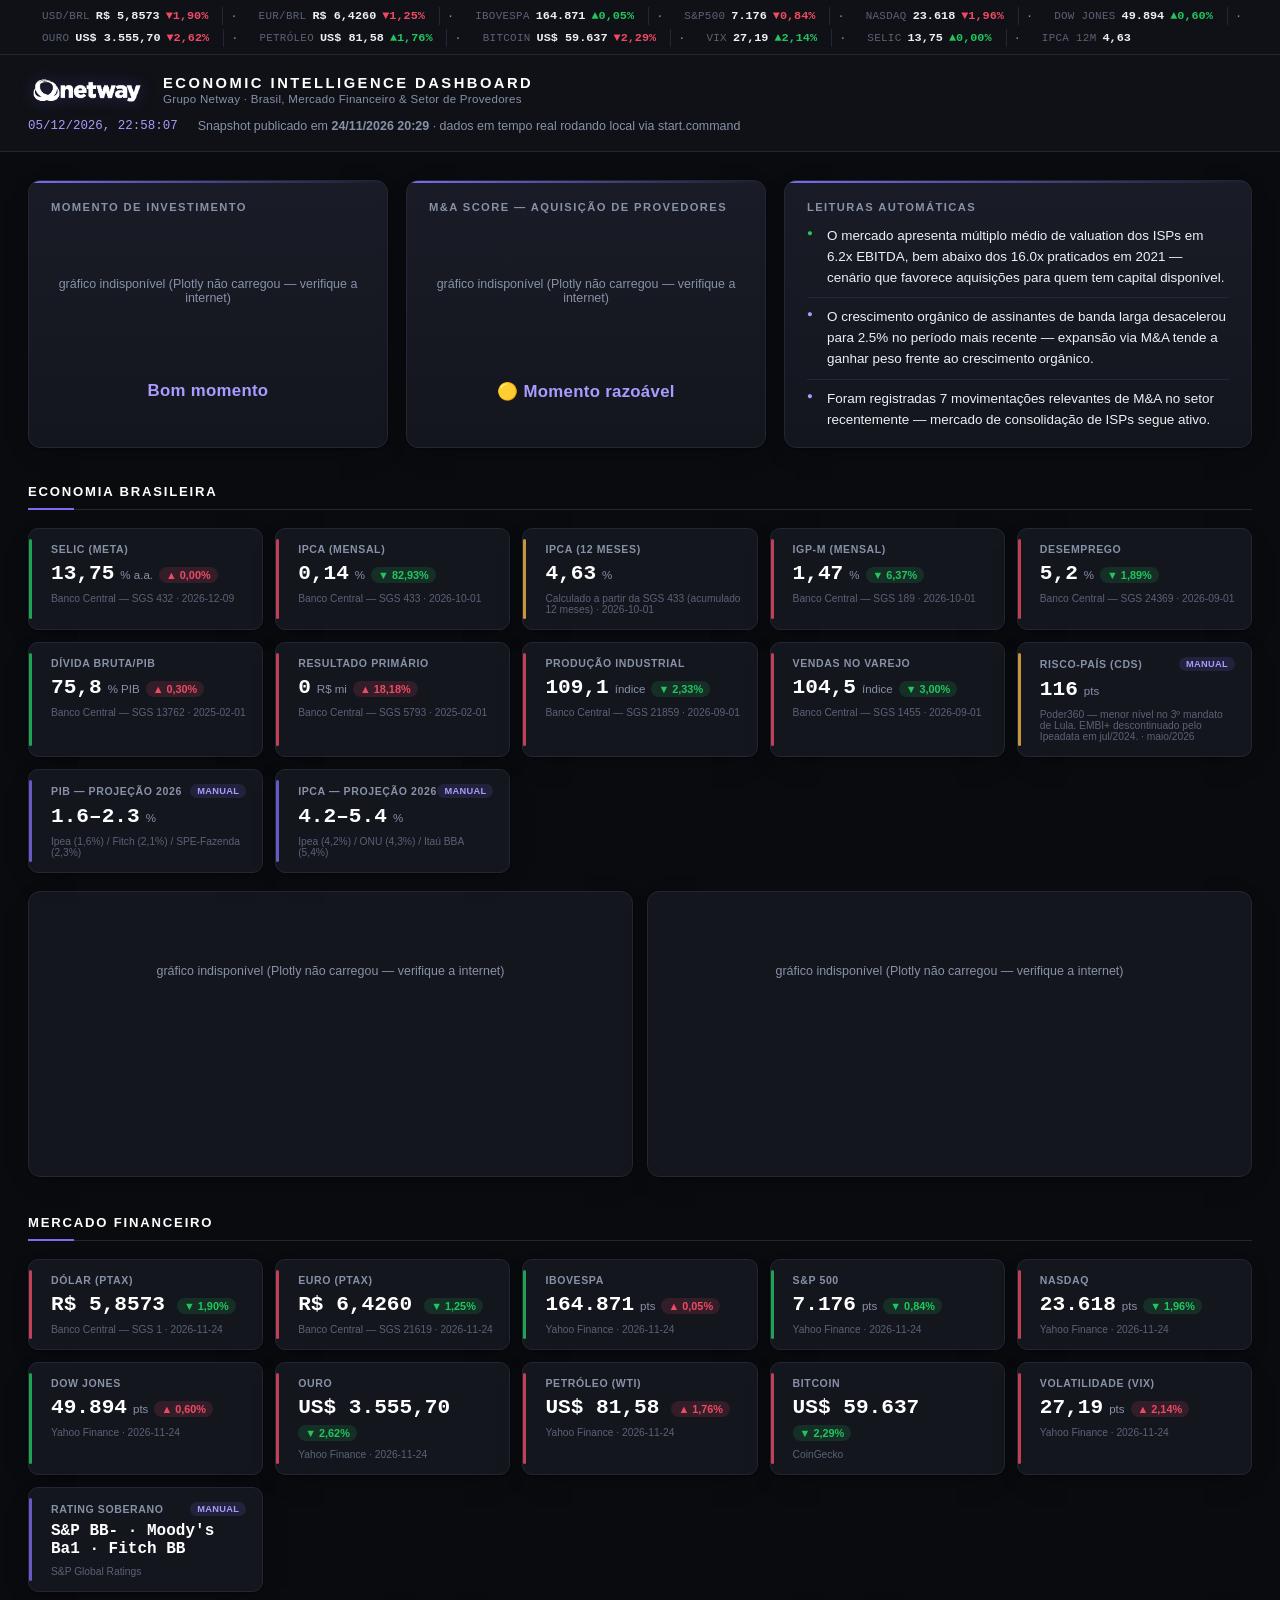
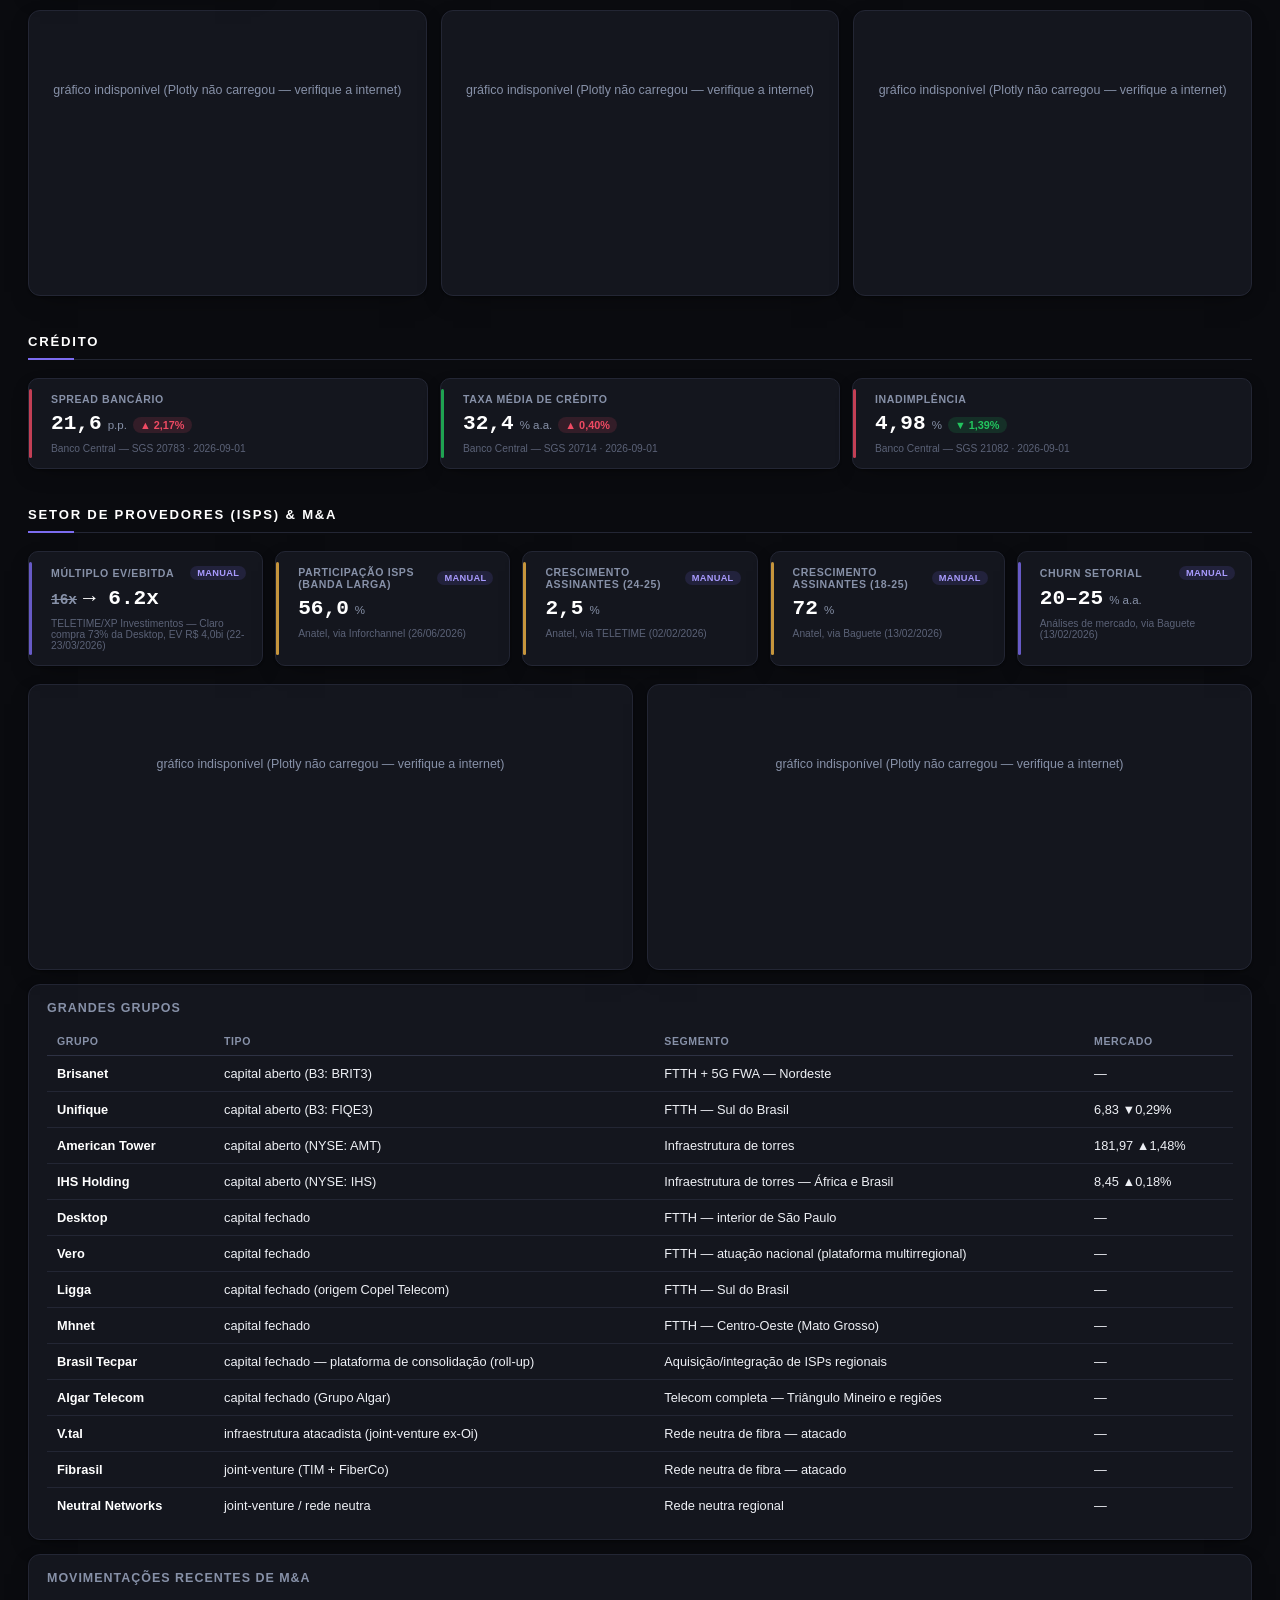
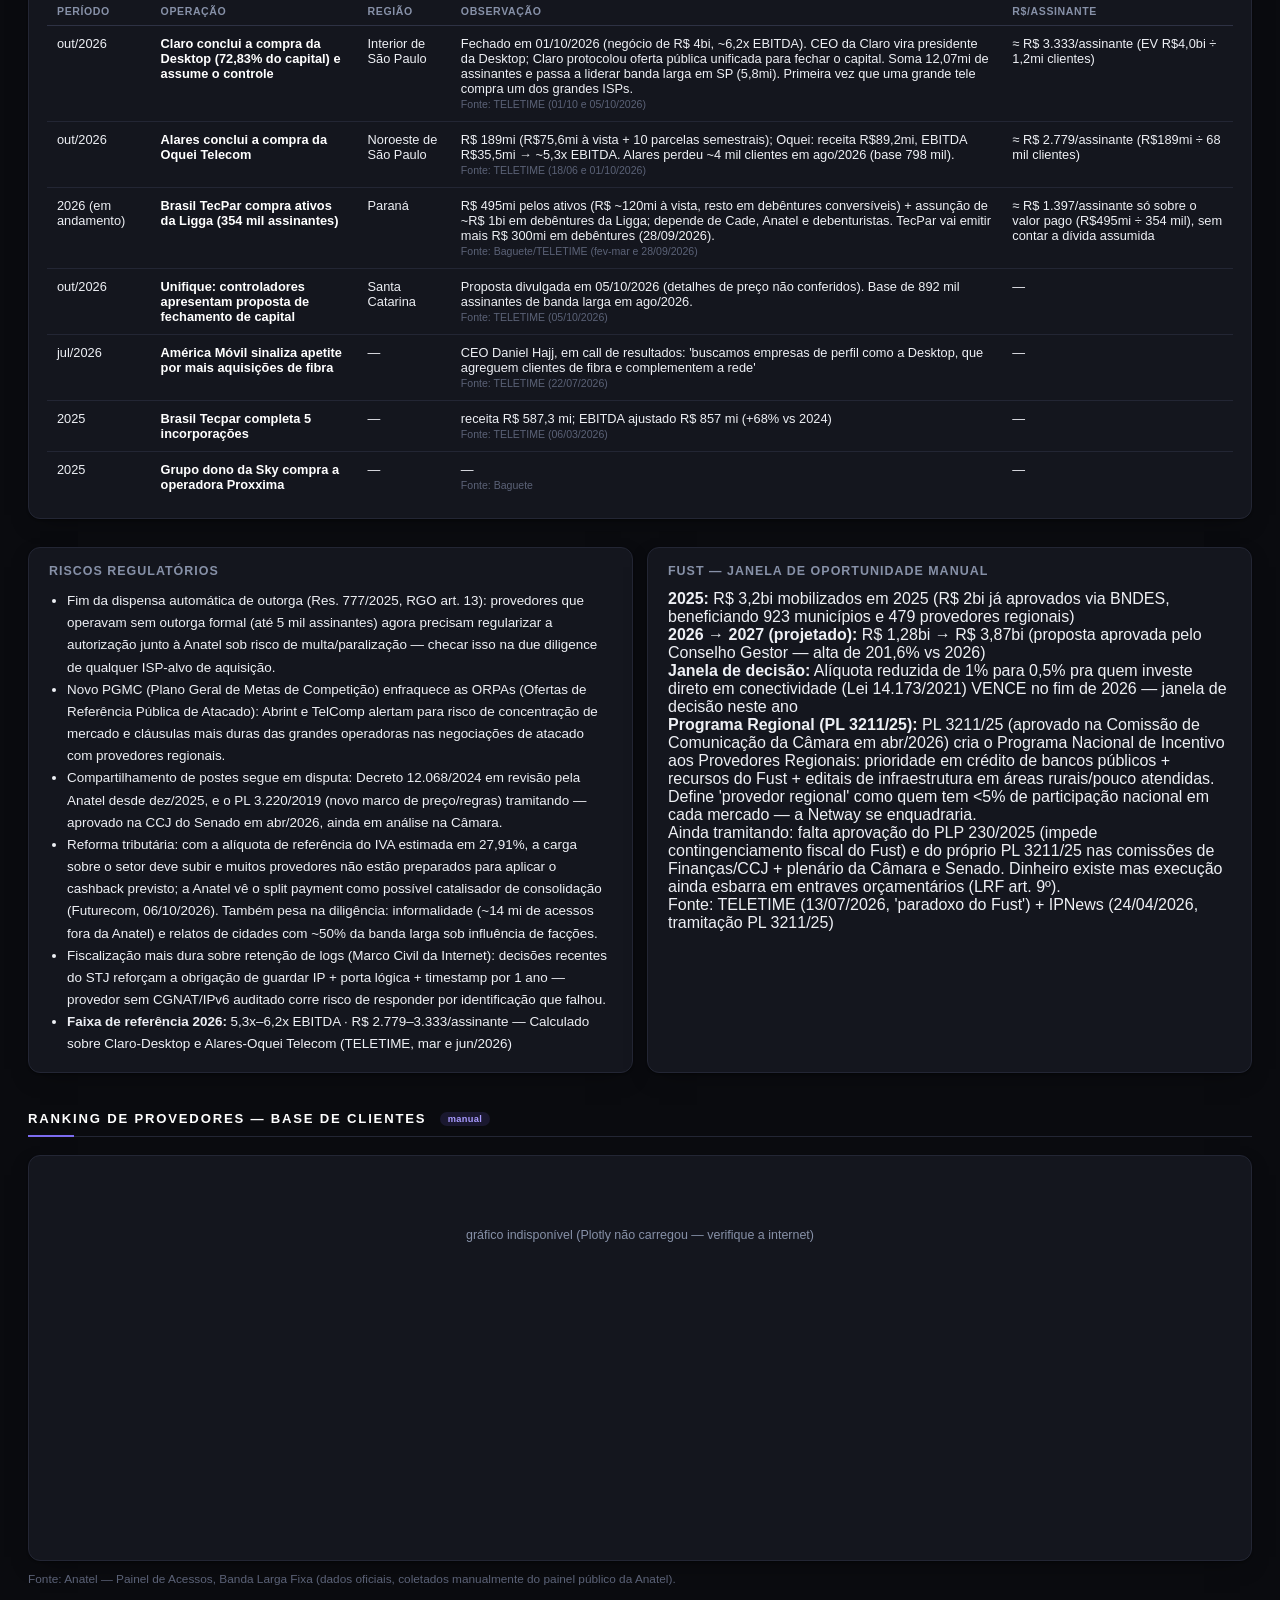
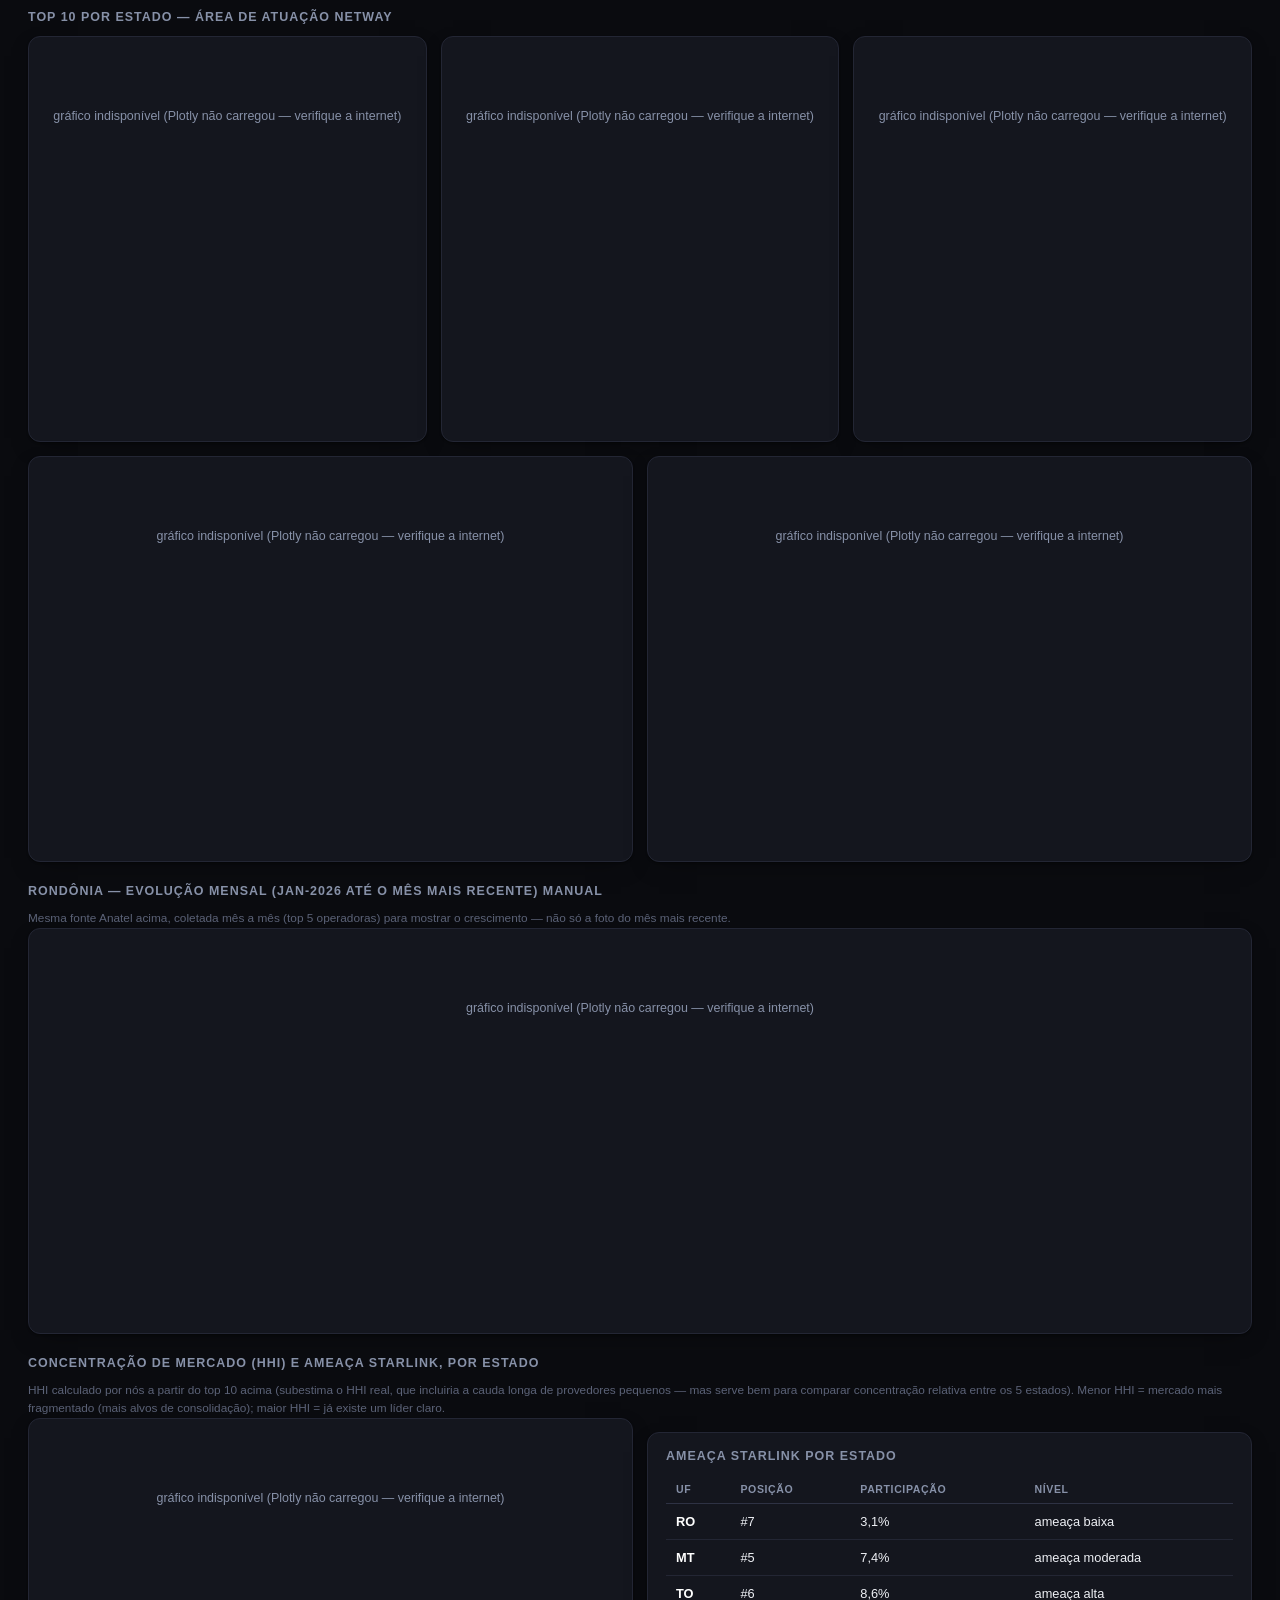
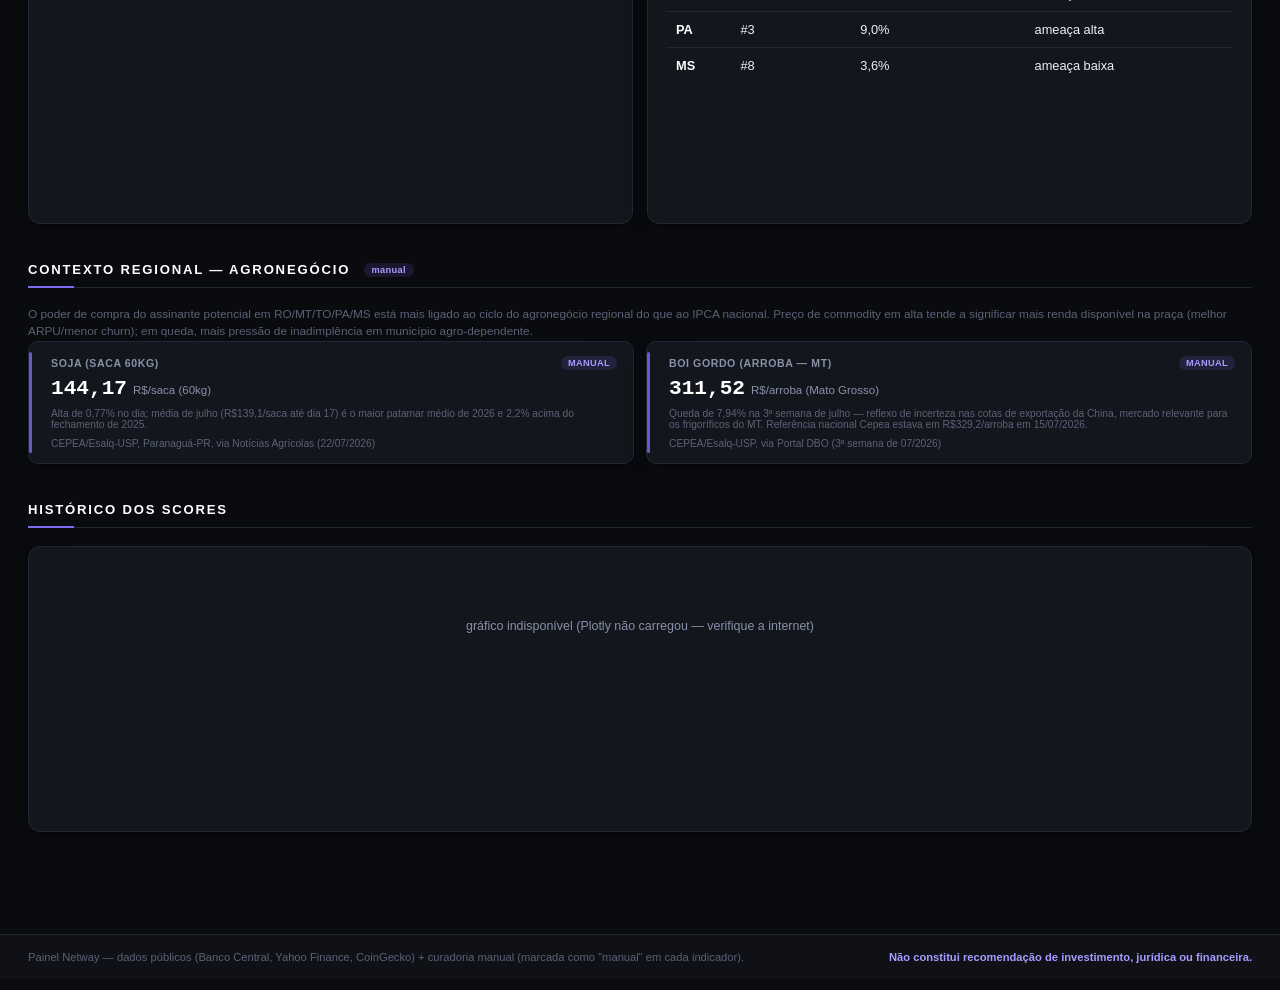
==== commit e782ab08: "Atualização automática (GitHub Actions) — 24/11/2026 20:29 UTC" ====
--- a/index.html
+++ b/index.html
@@ -20,7 +20,7 @@
   </div>
   <div class="topbar-right">
     <span id="relogio" class="relogio">—</span>
-    <span class="intervalo">Snapshot publicado em <strong>23/11/2026 21:52</strong> · dados em tempo real rodando local via start.command</span>
+    <span class="intervalo">Snapshot publicado em <strong>24/11/2026 20:29</strong> · dados em tempo real rodando local via start.command</span>
   </div>
 </header>
 
@@ -149,7 +149,7 @@
 </footer>
 
 <script>
-window.DADOS_ESTATICOS = {"economia": {"selic_meta": {"chave": "selic_meta", "categoria": "economia", "valor": 13.75, "unidade": "% a.a.", "data_referencia": "2026-12-09", "variacao_dia": 0.0, "fonte": "Banco Central — SGS 432", "atualizacao": "automatica", "atualizado_em": "23/11/2026 21:51:53", "historico": [{"data": "2026-11-20", "valor": 13.75}, {"data": "2026-11-21", "valor": 13.75}, {"data": "2026-11-22", "valor": 13.75}, {"data": "2026-11-23", "valor": 13.75}, {"data": "2026-11-24", "valor": 13.75}, {"data": "2026-11-25", "valor": 13.75}, {"data": "2026-11-26", "valor": 13.75}, {"data": "2026-11-27", "valor": 13.75}, {"data": "2026-11-28", "valor": 13.75}, {"data": "2026-11-29", "valor": 13.75}, {"data": "2026-11-30", "valor": 13.75}, {"data": "2026-12-01", "valor": 13.75}, {"data": "2026-12-02", "valor": 13.75}, {"data": "2026-12-03", "valor": 13.75}, {"data": "2026-12-04", "valor": 13.75}, {"data": "2026-12-05", "valor": 13.75}, {"data": "2026-12-06", "valor": 13.75}, {"data": "2026-12-07", "valor": 13.75}, {"data": "2026-12-08", "valor": 13.75}, {"data": "2026-12-09", "valor": 13.75}]}, "ipca_mensal": {"chave": "ipca_mensal", "categoria": "economia", "valor": 0.14, "unidade": "%", "data_referencia": "2026-10-01", "variacao_dia": -82.93, "fonte": "Banco Central — SGS 433", "atualizacao": "automatica", "atualizado_em": "23/11/2026 21:51:55", "historico": [{"data": "2025-03-01", "valor": 0.56}, {"data": "2025-04-01", "valor": 0.43}, {"data": "2025-05-01", "valor": 0.26}, {"data": "2025-06-01", "valor": 0.24}, {"data": "2025-07-01", "valor": 0.26}, {"data": "2025-08-01", "valor": -0.11}, {"data": "2025-09-01", "valor": 0.48}, {"data": "2025-10-01", "valor": 0.09}, {"data": "2025-11-01", "valor": 0.18}, {"data": "2025-12-01", "valor": 0.33}, {"data": "2026-01-01", "valor": 0.33}, {"data": "2026-02-01", "valor": 0.7}, {"data": "2026-03-01", "valor": 0.88}, {"data": "2026-04-01", "valor": 0.67}, {"data": "2026-05-01", "valor": 0.58}, {"data": "2026-06-01", "valor": 0.16}, {"data": "2026-07-01", "valor": 0.07}, {"data": "2026-08-01", "valor": -0.32}, {"data": "2026-09-01", "valor": 0.82}, {"data": "2026-10-01", "valor": 0.14}]}, "igpm_mensal": {"chave": "igpm_mensal", "categoria": "economia", "valor": 1.47, "unidade": "%", "data_referencia": "2026-10-01", "variacao_dia": -6.37, "fonte": "Banco Central — SGS 189", "atualizacao": "automatica", "atualizado_em": "23/11/2026 21:51:59", "historico": [{"data": "2025-03-01", "valor": -0.34}, {"data": "2025-04-01", "valor": 0.24}, {"data": "2025-05-01", "valor": -0.49}, {"data": "2025-06-01", "valor": -1.67}, {"data": "2025-07-01", "valor": -0.77}, {"data": "2025-08-01", "valor": 0.36}, {"data": "2025-09-01", "valor": 0.42}, {"data": "2025-10-01", "valor": -0.36}, {"data": "2025-11-01", "valor": 0.27}, {"data": "2025-12-01", "valor": -0.01}, {"data": "2026-01-01", "valor": 0.41}, {"data": "2026-02-01", "valor": -0.73}, {"data": "2026-03-01", "valor": 0.52}, {"data": "2026-04-01", "valor": 2.73}, {"data": "2026-05-01", "valor": 0.84}, {"data": "2026-06-01", "valor": -0.5}, {"data": "2026-07-01", "valor": -1.16}, {"data": "2026-08-01", "valor": -0.22}, {"data": "2026-09-01", "valor": 1.57}, {"data": "2026-10-01", "valor": 1.47}]}, "desemprego": {"chave": "desemprego", "categoria": "economia", "valor": 5.2, "unidade": "%", "data_referencia": "2026-09-01", "variacao_dia": -1.89, "fonte": "Banco Central — SGS 24369", "atualizacao": "automatica", "atualizado_em": "23/11/2026 21:52:07", "historico": [{"data": "2025-02-01", "valor": 6.8}, {"data": "2025-03-01", "valor": 7.0}, {"data": "2025-04-01", "valor": 6.6}, {"data": "2025-05-01", "valor": 6.2}, {"data": "2025-06-01", "valor": 5.8}, {"data": "2025-07-01", "valor": 5.6}, {"data": "2025-08-01", "valor": 5.6}, {"data": "2025-09-01", "valor": 5.6}, {"data": "2025-10-01", "valor": 5.4}, {"data": "2025-11-01", "valor": 5.2}, {"data": "2025-12-01", "valor": 5.1}, {"data": "2026-01-01", "valor": 5.4}, {"data": "2026-02-01", "valor": 5.8}, {"data": "2026-03-01", "valor": 6.1}, {"data": "2026-04-01", "valor": 5.8}, {"data": "2026-05-01", "valor": 5.6}, {"data": "2026-06-01", "valor": 5.4}, {"data": "2026-07-01", "valor": 5.3}, {"data": "2026-08-01", "valor": 5.3}, {"data": "2026-09-01", "valor": 5.2}]}, "divida_bruta_pib": {"chave": "divida_bruta_pib", "categoria": "economia", "valor": 75.78, "unidade": "% PIB", "data_referencia": "2025-02-01", "variacao_dia": 0.3, "fonte": "Banco Central — SGS 13762", "atualizacao": "automatica", "atualizado_em": "23/11/2026 21:52:10", "historico": [{"data": "2026-09-01", "valor": 82.95}, {"data": "2026-08-01", "valor": 82.93}, {"data": "2026-07-01", "valor": 82.55}, {"data": "2026-06-01", "valor": 81.95}, {"data": "2026-05-01", "valor": 81.04}, {"data": "2026-04-01", "valor": 80.1}, {"data": "2026-03-01", "valor": 79.88}, {"data": "2026-02-01", "valor": 79.12}, {"data": "2026-01-01", "valor": 78.69}, {"data": "2025-12-01", "valor": 78.64}, {"data": "2025-11-01", "valor": 78.95}, {"data": "2025-10-01", "valor": 78.29}, {"data": "2025-09-01", "valor": 77.84}, {"data": "2025-08-01", "valor": 77.31}, {"data": "2025-07-01", "valor": 77.17}, {"data": "2025-06-01", "valor": 76.3}, {"data": "2025-05-01", "valor": 75.75}, {"data": "2025-04-01", "valor": 75.62}, {"data": "2025-03-01", "valor": 75.55}, {"data": "2025-02-01", "valor": 75.78}]}, "resultado_primario": {"chave": "resultado_primario", "categoria": "economia", "valor": 0.13, "unidade": "R$ milhões", "data_referencia": "2025-02-01", "variacao_dia": 18.18, "fonte": "Banco Central — SGS 5793", "atualizacao": "automatica", "atualizado_em": "23/11/2026 21:52:13", "historico": [{"data": "2026-09-01", "valor": 0.52}, {"data": "2026-08-01", "valor": 0.62}, {"data": "2026-07-01", "valor": 0.67}, {"data": "2026-06-01", "valor": 1.19}, {"data": "2026-05-01", "valor": 1.14}, {"data": "2026-04-01", "valor": 0.97}, {"data": "2026-03-01", "valor": 1.06}, {"data": "2026-02-01", "valor": 0.41}, {"data": "2026-01-01", "valor": 0.43}, {"data": "2025-12-01", "valor": 0.43}, {"data": "2025-11-01", "valor": 0.36}, {"data": "2025-10-01", "valor": 0.3}, {"data": "2025-09-01", "valor": 0.27}, {"data": "2025-08-01", "valor": 0.19}, {"data": "2025-07-01", "valor": 0.22}, {"data": "2025-06-01", "valor": -0.15}, {"data": "2025-05-01", "valor": -0.2}, {"data": "2025-04-01", "valor": 0.05}, {"data": "2025-03-01", "valor": 0.11}, {"data": "2025-02-01", "valor": 0.13}]}, "producao_industrial": {"chave": "producao_industrial", "categoria": "economia", "valor": 109.1, "unidade": "índice", "data_referencia": "2026-09-01", "variacao_dia": -2.33, "fonte": "Banco Central — SGS 21859", "atualizacao": "automatica", "atualizado_em": "23/11/2026 21:52:16", "historico": [{"data": "2025-02-01", "valor": 93.5}, {"data": "2025-03-01", "valor": 99.9}, {"data": "2025-04-01", "valor": 99.3}, {"data": "2025-05-01", "valor": 107.0}, {"data": "2025-06-01", "valor": 103.8}, {"data": "2025-07-01", "valor": 112.3}, {"data": "2025-08-01", "valor": 113.0}, {"data": "2025-09-01", "valor": 111.9}, {"data": "2025-10-01", "valor": 113.1}, {"data": "2025-11-01", "valor": 103.1}, {"data": "2025-12-01", "valor": 93.9}, {"data": "2026-01-01", "valor": 95.2}, {"data": "2026-02-01", "valor": 92.8}, {"data": "2026-03-01", "valor": 104.3}, {"data": "2026-04-01", "valor": 102.0}, {"data": "2026-05-01", "valor": 107.2}, {"data": "2026-06-01", "valor": 105.6}, {"data": "2026-07-01", "valor": 111.7}, {"data": "2026-08-01", "valor": 111.7}, {"data": "2026-09-01", "valor": 109.1}]}, "vendas_varejo": {"chave": "vendas_varejo", "categoria": "economia", "valor": 104.45, "unidade": "índice", "data_referencia": "2026-09-01", "variacao_dia": -3.0, "fonte": "Banco Central — SGS 1455", "atualizacao": "automatica", "atualizado_em": "23/11/2026 21:52:19", "historico": [{"data": "2025-02-01", "valor": 97.39}, {"data": "2025-03-01", "valor": 104.49}, {"data": "2025-04-01", "valor": 104.22}, {"data": "2025-05-01", "valor": 108.54}, {"data": "2025-06-01", "valor": 102.1}, {"data": "2025-07-01", "valor": 106.9}, {"data": "2025-08-01", "valor": 107.19}, {"data": "2025-09-01", "valor": 102.67}, {"data": "2025-10-01", "valor": 108.7}, {"data": "2025-11-01", "valor": 116.05}, {"data": "2025-12-01", "valor": 129.65}, {"data": "2026-01-01", "valor": 105.53}, {"data": "2026-02-01", "valor": 97.67}, {"data": "2026-03-01", "valor": 108.52}, {"data": "2026-04-01", "valor": 105.51}, {"data": "2026-05-01", "valor": 109.28}, {"data": "2026-06-01", "valor": 104.99}, {"data": "2026-07-01", "valor": 108.25}, {"data": "2026-08-01", "valor": 107.68}, {"data": "2026-09-01", "valor": 104.45}]}, "ipca_12m": {"chave": "ipca_12m", "categoria": "economia", "valor": 4.63, "unidade": "%", "data_referencia": "2026-10-01", "variacao_dia": null, "fonte": "Calculado a partir da SGS 433 (acumulado 12 meses)", "atualizacao": "automatica", "atualizado_em": "23/11/2026 21:52:27", "historico": []}}, "mercado": {"dolar_ptax": {"chave": "dolar_ptax", "categoria": "mercado", "valor": 5.9708, "unidade": "R$", "data_referencia": "2026-11-23", "variacao_dia": 1.39, "fonte": "Banco Central — SGS 1", "atualizacao": "automatica", "atualizado_em": "23/11/2026 21:52:02", "historico": [{"data": "2026-10-23", "valor": 5.0377}, {"data": "2026-10-26", "valor": 5.5007}, {"data": "2026-10-27", "valor": 5.3346}, {"data": "2026-10-28", "valor": 5.342}, {"data": "2026-10-29", "valor": 5.3744}, {"data": "2026-10-30", "valor": 5.4212}, {"data": "2026-11-03", "valor": 5.4935}, {"data": "2026-11-04", "valor": 5.4778}, {"data": "2026-11-05", "valor": 5.4621}, {"data": "2026-11-06", "valor": 5.5013}, {"data": "2026-11-09", "valor": 5.5146}, {"data": "2026-11-10", "valor": 5.584}, {"data": "2026-11-11", "valor": 5.5606}, {"data": "2026-11-12", "valor": 5.6143}, {"data": "2026-11-13", "valor": 5.6518}, {"data": "2026-11-16", "valor": 5.7324}, {"data": "2026-11-17", "valor": 5.7851}, {"data": "2026-11-18", "valor": 5.8102}, {"data": "2026-11-19", "valor": 5.8889}, {"data": "2026-11-23", "valor": 5.9708}]}, "euro_ptax": {"chave": "euro_ptax", "categoria": "mercado", "valor": 6.5076, "unidade": "R$", "data_referencia": "2026-11-23", "variacao_dia": 0.62, "fonte": "Banco Central — SGS 21619", "atualizacao": "automatica", "atualizado_em": "23/11/2026 21:52:05", "historico": [{"data": "2026-10-23", "valor": 5.6422}, {"data": "2026-10-26", "valor": 6.1487}, {"data": "2026-10-27", "valor": 5.9449}, {"data": "2026-10-28", "valor": 5.9515}, {"data": "2026-10-29", "valor": 6.0}, {"data": "2026-10-30", "valor": 6.0522}, {"data": "2026-11-03", "valor": 6.15}, {"data": "2026-11-04", "valor": 6.1549}, {"data": "2026-11-05", "valor": 6.1323}, {"data": "2026-11-06", "valor": 6.1317}, {"data": "2026-11-09", "valor": 6.1741}, {"data": "2026-11-10", "valor": 6.2317}, {"data": "2026-11-11", "valor": 6.1706}, {"data": "2026-11-12", "valor": 6.2133}, {"data": "2026-11-13", "valor": 6.2334}, {"data": "2026-11-16", "valor": 6.3102}, {"data": "2026-11-17", "valor": 6.3659}, {"data": "2026-11-18", "valor": 6.372}, {"data": "2026-11-19", "valor": 6.4672}, {"data": "2026-11-23", "valor": 6.5076}]}, "ibovespa": {"chave": "ibovespa", "categoria": "mercado", "valor": 164796.046875, "unidade": "pontos", "data_referencia": "2026-11-23", "variacao_dia": -0.95, "fonte": "Yahoo Finance", "atualizacao": "automatica", "atualizado_em": "23/11/2026 21:52:28", "historico": [{"data": "2026-06-02", "valor": 174198.0}, {"data": "2026-06-03", "valor": 170331.0}, {"data": "2026-06-05", "valor": 169019.0}, {"data": "2026-06-08", "valor": 168669.0}, {"data": "2026-06-09", "valor": 169813.0}, {"data": "2026-06-10", "valor": 168619.0}, {"data": "2026-06-11", "valor": 171497.0}, {"data": "2026-06-12", "valor": 171133.0}, {"data": "2026-06-15", "valor": 170415.0}, {"data": "2026-06-16", "valor": 169649.0}, {"data": "2026-06-17", "valor": 168454.0}, {"data": "2026-06-18", "valor": 168278.0}, {"data": "2026-06-19", "valor": 168576.0}, {"data": "2026-06-22", "valor": 170370.0}, {"data": "2026-06-23", "valor": 171259.0}, {"data": "2026-06-24", "valor": 170507.0}, {"data": "2026-06-25", "valor": 171990.0}, {"data": "2026-06-26", "valor": 173295.0}, {"data": "2026-06-29", "valor": 173205.0}, {"data": "2026-06-30", "valor": 172024.0}, {"data": "2026-07-01", "valor": 171689.0}, {"data": "2026-07-02", "valor": 172788.0}, {"data": "2026-07-03", "valor": 174266.0}, {"data": "2026-07-06", "valor": 172448.0}, {"data": "2026-07-07", "valor": 172021.0}, {"data": "2026-07-08", "valor": 170654.0}, {"data": "2026-07-09", "valor": 172742.0}, {"data": "2026-07-10", "valor": 177866.0}, {"data": "2026-07-13", "valor": 175739.0}, {"data": "2026-07-14", "valor": 176641.0}, {"data": "2026-07-15", "valor": 176011.0}, {"data": "2026-07-16", "valor": 173825.0}, {"data": "2026-07-17", "valor": 173714.0}, {"data": "2026-07-20", "valor": 173371.0}, {"data": "2026-07-21", "valor": 173326.0}, {"data": "2026-07-22", "valor": 177548.0}, {"data": "2026-07-23", "valor": 176724.0}, {"data": "2026-07-24", "valor": 174042.0}, {"data": "2026-07-27", "valor": 175335.0}, {"data": "2026-07-28", "valor": 176565.0}, {"data": "2026-07-29", "valor": 173885.0}, {"data": "2026-07-30", "valor": 177159.0}, {"data": "2026-07-31", "valor": 177999.0}, {"data": "2026-08-03", "valor": 178000.0}, {"data": "2026-08-04", "valor": 177895.0}, {"data": "2026-08-05", "valor": 177726.0}, {"data": "2026-08-06", "valor": 175546.0}, {"data": "2026-08-07", "valor": 172513.0}, {"data": "2026-08-10", "valor": 172180.0}, {"data": "2026-08-11", "valor": 167875.0}, {"data": "2026-08-12", "valor": 167491.0}, {"data": "2026-08-13", "valor": 167101.0}, {"data": "2026-08-14", "valor": 166934.0}, {"data": "2026-08-17", "valor": 166784.0}, {"data": "2026-08-18", "valor": 166335.0}, {"data": "2026-08-19", "valor": 167830.0}, {"data": "2026-08-20", "valor": 167927.0}, {"data": "2026-08-21", "valor": 171032.0}, {"data": "2026-08-24", "valor": 171907.0}, {"data": "2026-08-25", "valor": 174577.0}, {"data": "2026-08-26", "valor": 174586.0}, {"data": "2026-08-27", "valor": 175135.0}, {"data": "2026-08-28", "valor": 175665.0}, {"data": "2026-08-31", "valor": 177419.0}, {"data": "2026-09-01", "valor": 179723.0}, {"data": "2026-09-02", "valor": 185205.0}, {"data": "2026-09-03", "valor": 185188.0}, {"data": "2026-09-04", "valor": 185147.0}, {"data": "2026-09-08", "valor": 187367.0}, {"data": "2026-09-09", "valor": 185629.0}, {"data": "2026-09-10", "valor": 188269.0}, {"data": "2026-09-11", "valor": 187207.0}, {"data": "2026-09-14", "valor": 185501.0}, {"data": "2026-09-15", "valor": 186503.0}, {"data": "2026-09-16", "valor": 185548.0}, {"data": "2026-09-17", "valor": 185992.0}, {"data": "2026-09-18", "valor": 185229.0}, {"data": "2026-09-21", "valor": 186596.0}, {"data": "2026-09-22", "valor": 187423.0}, {"data": "2026-09-23", "valor": 185814.0}, {"data": "2026-09-24", "valor": 183966.0}, {"data": "2026-09-25", "valor": 183477.0}, {"data": "2026-09-28", "valor": 182991.0}, {"data": "2026-09-29", "valor": 183828.0}, {"data": "2026-09-30", "valor": 186340.0}, {"data": "2026-10-01", "valor": 187198.0}, {"data": "2026-10-02", "valor": 192115.0}, {"data": "2026-10-05", "valor": 206912.0}, {"data": "2026-10-06", "valor": 205835.0}, {"data": "2026-10-07", "valor": 204302.0}, {"data": "2026-10-08", "valor": 206220.0}, {"data": "2026-10-09", "valor": 209067.0}, {"data": "2026-10-13", "valor": 206888.0}, {"data": "2026-10-14", "valor": 206506.0}, {"data": "2026-10-15", "valor": 204324.0}, {"data": "2026-10-16", "valor": 205430.0}, {"data": "2026-10-19", "valor": 205079.0}, {"data": "2026-10-20", "valor": 208296.0}, {"data": "2026-10-21", "valor": 206495.0}, {"data": "2026-10-22", "valor": 204120.0}, {"data": "2026-10-23", "valor": 205083.0}, {"data": "2026-10-26", "valor": 176608.0}, {"data": "2026-10-27", "valor": 175710.0}, {"data": "2026-10-28", "valor": 171006.0}, {"data": "2026-10-29", "valor": 169186.0}, {"data": "2026-10-30", "valor": 167922.0}, {"data": "2026-11-03", "valor": 165529.0}, {"data": "2026-11-04", "valor": 167564.0}, {"data": "2026-11-05", "valor": 166192.0}, {"data": "2026-11-06", "valor": 168499.0}, {"data": "2026-11-09", "valor": 172236.0}, {"data": "2026-11-10", "valor": 171337.0}, {"data": "2026-11-11", "valor": 172060.0}, {"data": "2026-11-12", "valor": 171324.0}, {"data": "2026-11-13", "valor": 172458.0}, {"data": "2026-11-16", "valor": 169295.0}, {"data": "2026-11-17", "valor": 169817.0}, {"data": "2026-11-18", "valor": 167538.0}, {"data": "2026-11-19", "valor": 166376.0}, {"data": "2026-11-23", "valor": 164796.046875}]}, "sp500": {"chave": "sp500", "categoria": "mercado", "valor": 7237.169921875, "unidade": "pontos", "data_referencia": "2026-11-23", "variacao_dia": 4.73, "fonte": "Yahoo Finance", "atualizacao": "automatica", "atualizado_em": "23/11/2026 21:52:28", "historico": [{"data": "2026-06-04", "valor": 7584.31005859375}, {"data": "2026-06-05", "valor": 7383.740234375}, {"data": "2026-06-08", "valor": 7405.72998046875}, {"data": "2026-06-09", "valor": 7386.64990234375}, {"data": "2026-06-10", "valor": 7266.990234375}, {"data": "2026-06-11", "valor": 7394.2998046875}, {"data": "2026-06-12", "valor": 7431.4599609375}, {"data": "2026-06-15", "valor": 7554.2900390625}, {"data": "2026-06-16", "valor": 7511.35009765625}, {"data": "2026-06-17", "valor": 7420.10009765625}, {"data": "2026-06-18", "valor": 7500.580078125}, {"data": "2026-06-22", "valor": 7472.7900390625}, {"data": "2026-06-23", "valor": 7365.4599609375}, {"data": "2026-06-24", "valor": 7358.22021484375}, {"data": "2026-06-25", "valor": 7357.490234375}, {"data": "2026-06-26", "valor": 7354.02001953125}, {"data": "2026-06-29", "valor": 7440.43017578125}, {"data": "2026-06-30", "valor": 7499.35986328125}, {"data": "2026-07-01", "valor": 7483.22998046875}, {"data": "2026-07-02", "valor": 7483.240234375}, {"data": "2026-07-06", "valor": 7537.43017578125}, {"data": "2026-07-07", "valor": 7503.85009765625}, {"data": "2026-07-08", "valor": 7482.7099609375}, {"data": "2026-07-09", "valor": 7543.64013671875}, {"data": "2026-07-10", "valor": 7575.39013671875}, {"data": "2026-07-13", "valor": 7515.33984375}, {"data": "2026-07-14", "valor": 7543.58984375}, {"data": "2026-07-15", "valor": 7572.39990234375}, {"data": "2026-07-16", "valor": 7533.77001953125}, {"data": "2026-07-17", "valor": 7457.68994140625}, {"data": "2026-07-20", "valor": 7443.27978515625}, {"data": "2026-07-21", "valor": 7509.2001953125}, {"data": "2026-07-22", "valor": 7498.9599609375}, {"data": "2026-07-23", "valor": 7408.2998046875}, {"data": "2026-07-24", "valor": 7411.97998046875}, {"data": "2026-07-27", "valor": 7413.18017578125}, {"data": "2026-07-28", "valor": 7428.77978515625}, {"data": "2026-07-29", "valor": 7316.14990234375}, {"data": "2026-07-30", "valor": 7437.6298828125}, {"data": "2026-07-31", "valor": 7489.72021484375}, {"data": "2026-08-03", "valor": 7600.5}, {"data": "2026-08-04", "valor": 7736.52001953125}, {"data": "2026-08-05", "valor": 7723.5498046875}, {"data": "2026-08-06", "valor": 7709.9599609375}, {"data": "2026-08-07", "valor": 7757.64013671875}, {"data": "2026-08-10", "valor": 7753.10986328125}, {"data": "2026-08-11", "valor": 7728.2001953125}, {"data": "2026-08-12", "valor": 7748.5}, {"data": "2026-08-13", "valor": 7798.990234375}, {"data": "2026-08-14", "valor": 7785.759765625}, {"data": "2026-08-17", "valor": 7745.06005859375}, {"data": "2026-08-18", "valor": 7691.759765625}, {"data": "2026-08-19", "valor": 7707.97998046875}, {"data": "2026-08-20", "valor": 7641.16015625}, {"data": "2026-08-21", "valor": 7674.3701171875}, {"data": "2026-08-24", "valor": 7652.85986328125}, {"data": "2026-08-25", "valor": 7677.27978515625}, {"data": "2026-08-26", "valor": 7675.7001953125}, {"data": "2026-08-27", "valor": 7730.990234375}, {"data": "2026-08-28", "valor": 7711.759765625}, {"data": "2026-08-31", "valor": 7686.14013671875}, {"data": "2026-09-01", "valor": 7631.47021484375}, {"data": "2026-09-02", "valor": 7666.60009765625}, {"data": "2026-09-03", "valor": 7747.7099609375}, {"data": "2026-09-04", "valor": 7718.60009765625}, {"data": "2026-09-08", "valor": 7673.52001953125}, {"data": "2026-09-09", "valor": 7636.35986328125}, {"data": "2026-09-10", "valor": 7591.7001953125}, {"data": "2026-09-11", "valor": 7656.97998046875}, {"data": "2026-09-14", "valor": 7619.97998046875}, {"data": "2026-09-15", "valor": 7585.72998046875}, {"data": "2026-09-16", "valor": 7551.81005859375}, {"data": "2026-09-17", "valor": 7637.759765625}, {"data": "2026-09-18", "valor": 7650.5}, {"data": "2026-09-21", "valor": 7764.7001953125}, {"data": "2026-09-22", "valor": 7764.64013671875}, {"data": "2026-09-23", "valor": 7706.02978515625}, {"data": "2026-09-24", "valor": 7704.1298828125}, {"data": "2026-09-25", "valor": 7743.41015625}, {"data": "2026-09-28", "valor": 7683.68994140625}, {"data": "2026-09-29", "valor": 7670.83984375}, {"data": "2026-09-30", "valor": 7651.5400390625}, {"data": "2026-10-01", "valor": 7666.4501953125}, {"data": "2026-10-02", "valor": 7722.72021484375}, {"data": "2026-10-05", "valor": 7773.9501953125}, {"data": "2026-10-06", "valor": 7818.93017578125}, {"data": "2026-10-07", "valor": 7801.77001953125}, {"data": "2026-10-08", "valor": 7765.35986328125}, {"data": "2026-10-09", "valor": 7811.5400390625}, {"data": "2026-10-12", "valor": 7807.240234375}, {"data": "2026-10-13", "valor": 7805.4501953125}, {"data": "2026-10-14", "valor": 7718.93994140625}, {"data": "2026-10-15", "valor": 7744.06005859375}, {"data": "2026-10-16", "valor": 7659.43994140625}, {"data": "2026-10-19", "valor": 7690.72998046875}, {"data": "2026-10-20", "valor": 7712.56982421875}, {"data": "2026-10-21", "valor": 7757.169921875}, {"data": "2026-10-22", "valor": 7663.43017578125}, {"data": "2026-10-23", "valor": 7623.68017578125}, {"data": "2026-10-26", "valor": 7676.77001953125}, {"data": "2026-10-27", "valor": 7722.60009765625}, {"data": "2026-10-28", "valor": 7743.97998046875}, {"data": "2026-10-29", "valor": 7720.39013671875}, {"data": "2026-10-30", "valor": 7580.06982421875}, {"data": "2026-11-02", "valor": 7541.39990234375}, {"data": "2026-11-03", "valor": 7568.919921875}, {"data": "2026-11-04", "valor": 7688.6201171875}, {"data": "2026-11-05", "valor": 7353.72998046875}, {"data": "2026-11-06", "valor": 7376.85986328125}, {"data": "2026-11-09", "valor": 7549.93994140625}, {"data": "2026-11-10", "valor": 7520.93017578125}, {"data": "2026-11-11", "valor": 7619.3798828125}, {"data": "2026-11-12", "valor": 7592.39990234375}, {"data": "2026-11-13", "valor": 7561.669921875}, {"data": "2026-11-16", "valor": 7416.58984375}, {"data": "2026-11-17", "valor": 7340.52978515625}, {"data": "2026-11-18", "valor": 7323.6298828125}, {"data": "2026-11-19", "valor": 7175.830078125}, {"data": "2026-11-20", "valor": 6910.39013671875}, {"data": "2026-11-23", "valor": 7237.169921875}]}, "nasdaq": {"chave": "nasdaq", "categoria": "mercado", "valor": 24089.55859375, "unidade": "pontos", "data_referencia": "2026-11-23", "variacao_dia": 6.51, "fonte": "Yahoo Finance", "atualizacao": "automatica", "atualizado_em": "23/11/2026 21:52:28", "historico": [{"data": "2026-06-04", "valor": 26830.9609375}, {"data": "2026-06-05", "valor": 25709.4296875}, {"data": "2026-06-08", "valor": 25929.66015625}, {"data": "2026-06-09", "valor": 25678.8203125}, {"data": "2026-06-10", "valor": 25169.5}, {"data": "2026-06-11", "valor": 25809.66015625}, {"data": "2026-06-12", "valor": 25888.83984375}, {"data": "2026-06-15", "valor": 26683.939453125}, {"data": "2026-06-16", "valor": 26376.33984375}, {"data": "2026-06-17", "valor": 26021.66015625}, {"data": "2026-06-18", "valor": 26517.9296875}, {"data": "2026-06-22", "valor": 26166.599609375}, {"data": "2026-06-23", "valor": 25587.0390625}, {"data": "2026-06-24", "valor": 25476.640625}, {"data": "2026-06-25", "valor": 25358.599609375}, {"data": "2026-06-26", "valor": 25297.619140625}, {"data": "2026-06-29", "valor": 25820.140625}, {"data": "2026-06-30", "valor": 26213.720703125}, {"data": "2026-07-01", "valor": 26040.029296875}, {"data": "2026-07-02", "valor": 25832.669921875}, {"data": "2026-07-06", "valor": 26121.16015625}, {"data": "2026-07-07", "valor": 25818.689453125}, {"data": "2026-07-08", "valor": 25870.650390625}, {"data": "2026-07-09", "valor": 26206.890625}, {"data": "2026-07-10", "valor": 26281.609375}, {"data": "2026-07-13", "valor": 25873.1796875}, {"data": "2026-07-14", "valor": 26107.009765625}, {"data": "2026-07-15", "valor": 26269.23046875}, {"data": "2026-07-16", "valor": 25881.94921875}, {"data": "2026-07-17", "valor": 25520.240234375}, {"data": "2026-07-20", "valor": 25508.0703125}, {"data": "2026-07-21", "valor": 25837.2109375}, {"data": "2026-07-22", "valor": 25690.900390625}, {"data": "2026-07-23", "valor": 25137.689453125}, {"data": "2026-07-24", "valor": 24975.8203125}, {"data": "2026-07-27", "valor": 24932.080078125}, {"data": "2026-07-28", "valor": 24876.91015625}, {"data": "2026-07-29", "valor": 24442.939453125}, {"data": "2026-07-30", "valor": 25122.1796875}, {"data": "2026-07-31", "valor": 25373.849609375}, {"data": "2026-08-03", "valor": 25913.900390625}, {"data": "2026-08-04", "valor": 26584.990234375}, {"data": "2026-08-05", "valor": 26363.439453125}, {"data": "2026-08-06", "valor": 26348.349609375}, {"data": "2026-08-07", "valor": 26690.619140625}, {"data": "2026-08-10", "valor": 26605.359375}, {"data": "2026-08-11", "valor": 26445.44921875}, {"data": "2026-08-12", "valor": 26588.490234375}, {"data": "2026-08-13", "valor": 26803.029296875}, {"data": "2026-08-14", "valor": 26729.16015625}, {"data": "2026-08-17", "valor": 26644.91015625}, {"data": "2026-08-18", "valor": 26289.7109375}, {"data": "2026-08-19", "valor": 26331.08984375}, {"data": "2026-08-20", "valor": 26067.169921875}, {"data": "2026-08-21", "valor": 26180.4609375}, {"data": "2026-08-24", "valor": 25980.189453125}, {"data": "2026-08-25", "valor": 26151.30078125}, {"data": "2026-08-26", "valor": 26130.19921875}, {"data": "2026-08-27", "valor": 26541.349609375}, {"data": "2026-08-28", "valor": 26402.419921875}, {"data": "2026-08-31", "valor": 26370.890625}, {"data": "2026-09-01", "valor": 26099.76953125}, {"data": "2026-09-02", "valor": 26217.830078125}, {"data": "2026-09-03", "valor": 26584.060546875}, {"data": "2026-09-04", "valor": 26506.990234375}, {"data": "2026-09-08", "valor": 26421.41015625}, {"data": "2026-09-09", "valor": 26253.33984375}, {"data": "2026-09-10", "valor": 26081.720703125}, {"data": "2026-09-11", "valor": 26333.0390625}, {"data": "2026-09-14", "valor": 26186.41015625}, {"data": "2026-09-15", "valor": 25981.5703125}, {"data": "2026-09-16", "valor": 25978.4296875}, {"data": "2026-09-17", "valor": 26418.30078125}, {"data": "2026-09-18", "valor": 26522.5390625}, {"data": "2026-09-21", "valor": 27122.08984375}, {"data": "2026-09-22", "valor": 27244.279296875}, {"data": "2026-09-23", "valor": 26936.0390625}, {"data": "2026-09-24", "valor": 26939.369140625}, {"data": "2026-09-25", "valor": 27068.720703125}, {"data": "2026-09-28", "valor": 26820.380859375}, {"data": "2026-09-29", "valor": 26797.5390625}, {"data": "2026-09-30", "valor": 26861.060546875}, {"data": "2026-10-01", "valor": 26871.599609375}, {"data": "2026-10-02", "valor": 27190.859375}, {"data": "2026-10-05", "valor": 27477.310546875}, {"data": "2026-10-06", "valor": 27599.7890625}, {"data": "2026-10-07", "valor": 27538.689453125}, {"data": "2026-10-08", "valor": 27193.33984375}, {"data": "2026-10-09", "valor": 27366.169921875}, {"data": "2026-10-12", "valor": 27245.900390625}, {"data": "2026-10-13", "valor": 27204.380859375}, {"data": "2026-10-14", "valor": 26692.869140625}, {"data": "2026-10-15", "valor": 26713.029296875}, {"data": "2026-10-16", "valor": 26140.029296875}, {"data": "2026-10-19", "valor": 26430.890625}, {"data": "2026-10-20", "valor": 26424.8203125}, {"data": "2026-10-21", "valor": 26702.859375}, {"data": "2026-10-22", "valor": 26008.859375}, {"data": "2026-10-23", "valor": 25955.33984375}, {"data": "2026-10-26", "valor": 26169.380859375}, {"data": "2026-10-27", "valor": 26477.810546875}, {"data": "2026-10-28", "valor": 26549.849609375}, {"data": "2026-10-29", "valor": 26184.720703125}, {"data": "2026-10-30", "valor": 25437.0}, {"data": "2026-11-02", "valor": 25164.310546875}, {"data": "2026-11-03", "valor": 25372.009765625}, {"data": "2026-11-04", "valor": 25736.509765625}, {"data": "2026-11-05", "valor": 24315.0}, {"data": "2026-11-06", "valor": 24579.4296875}, {"data": "2026-11-09", "valor": 25253.140625}, {"data": "2026-11-10", "valor": 25065.869140625}, {"data": "2026-11-11", "valor": 25466.189453125}, {"data": "2026-11-12", "valor": 25366.08984375}, {"data": "2026-11-13", "valor": 25136.26953125}, {"data": "2026-11-16", "valor": 24509.759765625}, {"data": "2026-11-17", "valor": 24328.380859375}, {"data": "2026-11-18", "valor": 24429.880859375}, {"data": "2026-11-19", "valor": 23879.19921875}, {"data": "2026-11-20", "valor": 22617.73046875}, {"data": "2026-11-23", "valor": 24089.55859375}]}, "dow_jones": {"chave": "dow_jones", "categoria": "mercado", "valor": 49595.30859375, "unidade": "pontos", "data_referencia": "2026-11-23", "variacao_dia": 3.01, "fonte": "Yahoo Finance", "atualizacao": "automatica", "atualizado_em": "23/11/2026 21:52:28", "historico": [{"data": "2026-06-04", "valor": 51561.9296875}, {"data": "2026-06-05", "valor": 50866.78125}, {"data": "2026-06-08", "valor": 50786.01171875}, {"data": "2026-06-09", "valor": 50872.109375}, {"data": "2026-06-10", "valor": 49918.78125}, {"data": "2026-06-11", "valor": 50848.75}, {"data": "2026-06-12", "valor": 51202.26171875}, {"data": "2026-06-15", "valor": 51671.03125}, {"data": "2026-06-16", "valor": 51999.671875}, {"data": "2026-06-17", "valor": 51492.55078125}, {"data": "2026-06-18", "valor": 51564.69921875}, {"data": "2026-06-22", "valor": 51712.7109375}, {"data": "2026-06-23", "valor": 51666.83984375}, {"data": "2026-06-24", "valor": 51848.8984375}, {"data": "2026-06-25", "valor": 51920.62109375}, {"data": "2026-06-26", "valor": 51876.109375}, {"data": "2026-06-29", "valor": 52182.73828125}, {"data": "2026-06-30", "valor": 52319.19921875}, {"data": "2026-07-01", "valor": 52305.23828125}, {"data": "2026-07-02", "valor": 52900.0703125}, {"data": "2026-07-06", "valor": 53055.91015625}, {"data": "2026-07-07", "valor": 52925.1484375}, {"data": "2026-07-08", "valor": 52348.390625}, {"data": "2026-07-09", "valor": 52487.41015625}, {"data": "2026-07-10", "valor": 52637.01171875}, {"data": "2026-07-13", "valor": 52498.640625}, {"data": "2026-07-14", "valor": 52508.26953125}, {"data": "2026-07-15", "valor": 52658.640625}, {"data": "2026-07-16", "valor": 52552.96875}, {"data": "2026-07-17", "valor": 52146.421875}, {"data": "2026-07-20", "valor": 51839.26171875}, {"data": "2026-07-21", "valor": 52224.640625}, {"data": "2026-07-22", "valor": 52218.578125}, {"data": "2026-07-23", "valor": 51711.6484375}, {"data": "2026-07-24", "valor": 51947.25}, {"data": "2026-07-27", "valor": 52210.078125}, {"data": "2026-07-28", "valor": 52747.3203125}, {"data": "2026-07-29", "valor": 51594.140625}, {"data": "2026-07-30", "valor": 52208.05859375}, {"data": "2026-07-31", "valor": 52485.03125}, {"data": "2026-08-03", "valor": 53178.41015625}, {"data": "2026-08-04", "valor": 54085.87890625}, {"data": "2026-08-05", "valor": 54349.12109375}, {"data": "2026-08-06", "valor": 53885.1015625}, {"data": "2026-08-07", "valor": 54036.9296875}, {"data": "2026-08-10", "valor": 53975.98046875}, {"data": "2026-08-11", "valor": 53791.8515625}, {"data": "2026-08-12", "valor": 53770.26953125}, {"data": "2026-08-13", "valor": 53839.98828125}, {"data": "2026-08-14", "valor": 53732.41015625}, {"data": "2026-08-17", "valor": 53459.78125}, {"data": "2026-08-18", "valor": 53343.3984375}, {"data": "2026-08-19", "valor": 53463.05078125}, {"data": "2026-08-20", "valor": 52759.2109375}, {"data": "2026-08-21", "valor": 53277.01171875}, {"data": "2026-08-24", "valor": 53417.16015625}, {"data": "2026-08-25", "valor": 53577.3984375}, {"data": "2026-08-26", "valor": 53463.87890625}, {"data": "2026-08-27", "valor": 53569.44140625}, {"data": "2026-08-28", "valor": 53559.98828125}, {"data": "2026-08-31", "valor": 53185.8984375}, {"data": "2026-09-01", "valor": 52766.87890625}, {"data": "2026-09-02", "valor": 53061.94921875}, {"data": "2026-09-03", "valor": 53686.109375}, {"data": "2026-09-04", "valor": 53414.25}, {"data": "2026-09-08", "valor": 52786.0703125}, {"data": "2026-09-09", "valor": 52380.66015625}, {"data": "2026-09-10", "valor": 52064.1015625}, {"data": "2026-09-11", "valor": 52573.2890625}, {"data": "2026-09-14", "valor": 52421.19921875}, {"data": "2026-09-15", "valor": 52093.109375}, {"data": "2026-09-16", "valor": 51461.8984375}, {"data": "2026-09-17", "valor": 51778.0390625}, {"data": "2026-09-18", "valor": 51682.640625}, {"data": "2026-09-21", "valor": 52048.828125}, {"data": "2026-09-22", "valor": 51863.69140625}, {"data": "2026-09-23", "valor": 51511.58984375}, {"data": "2026-09-24", "valor": 51349.98046875}, {"data": "2026-09-25", "valor": 51828.62109375}, {"data": "2026-09-28", "valor": 51481.51171875}, {"data": "2026-09-29", "valor": 51349.921875}, {"data": "2026-09-30", "valor": 50906.05078125}, {"data": "2026-10-01", "valor": 50926.55859375}, {"data": "2026-10-02", "valor": 51176.9609375}, {"data": "2026-10-05", "valor": 51267.8984375}, {"data": "2026-10-06", "valor": 51521.28125}, {"data": "2026-10-07", "valor": 51179.87109375}, {"data": "2026-10-08", "valor": 51231.640625}, {"data": "2026-10-09", "valor": 51654.94921875}, {"data": "2026-10-12", "valor": 51850.55078125}, {"data": "2026-10-13", "valor": 51670.1015625}, {"data": "2026-10-14", "valor": 51621.48046875}, {"data": "2026-10-15", "valor": 52177.69140625}, {"data": "2026-10-16", "valor": 52002.41015625}, {"data": "2026-10-19", "valor": 51966.03125}, {"data": "2026-10-20", "valor": 52495.87890625}, {"data": "2026-10-21", "valor": 52856.08984375}, {"data": "2026-10-22", "valor": 52867.98046875}, {"data": "2026-10-23", "valor": 52215.16015625}, {"data": "2026-10-26", "valor": 52361.578125}, {"data": "2026-10-27", "valor": 52377.5703125}, {"data": "2026-10-28", "valor": 52475.1015625}, {"data": "2026-10-29", "valor": 52342.55859375}, {"data": "2026-10-30", "valor": 51770.30859375}, {"data": "2026-11-02", "valor": 51983.98046875}, {"data": "2026-11-03", "valor": 51786.71875}, {"data": "2026-11-04", "valor": 53356.12109375}, {"data": "2026-11-05", "valor": 51523.05859375}, {"data": "2026-11-06", "valor": 51285.73046875}, {"data": "2026-11-09", "valor": 52389.75}, {"data": "2026-11-10", "valor": 52231.890625}, {"data": "2026-11-11", "valor": 52486.48828125}, {"data": "2026-11-12", "valor": 52297.08984375}, {"data": "2026-11-13", "valor": 52347.55078125}, {"data": "2026-11-16", "valor": 51608.171875}, {"data": "2026-11-17", "valor": 50759.421875}, {"data": "2026-11-18", "valor": 50198.171875}, {"data": "2026-11-19", "valor": 49097.05859375}, {"data": "2026-11-20", "valor": 48147.328125}, {"data": "2026-11-23", "valor": 49595.30859375}]}, "ouro": {"chave": "ouro", "categoria": "mercado", "valor": 3632.39990234375, "unidade": "US$/oz", "data_referencia": "2026-11-23", "variacao_dia": 3.33, "fonte": "Yahoo Finance", "atualizacao": "automatica", "atualizado_em": "23/11/2026 21:52:29", "historico": [{"data": "2026-06-04", "valor": 4505.0}, {"data": "2026-06-05", "valor": 4365.2998046875}, {"data": "2026-06-08", "valor": 4363.39990234375}, {"data": "2026-06-09", "valor": 4286.39990234375}, {"data": "2026-06-10", "valor": 4133.2998046875}, {"data": "2026-06-11", "valor": 4114.0}, {"data": "2026-06-12", "valor": 4238.7998046875}, {"data": "2026-06-15", "valor": 4351.60009765625}, {"data": "2026-06-16", "valor": 4354.39990234375}, {"data": "2026-06-17", "valor": 4381.39990234375}, {"data": "2026-06-18", "valor": 4245.89990234375}, {"data": "2026-06-22", "valor": 4202.7001953125}, {"data": "2026-06-23", "valor": 4149.39990234375}, {"data": "2026-06-24", "valor": 4008.800048828125}, {"data": "2026-06-25", "valor": 4047.60009765625}, {"data": "2026-06-26", "valor": 4096.2998046875}, {"data": "2026-06-29", "valor": 4038.89990234375}, {"data": "2026-06-30", "valor": 4038.5}, {"data": "2026-07-01", "valor": 4082.39990234375}, {"data": "2026-07-02", "valor": 4125.7001953125}, {"data": "2026-07-06", "valor": 4167.5}, {"data": "2026-07-07", "valor": 4157.39990234375}, {"data": "2026-07-08", "valor": 4082.39990234375}, {"data": "2026-07-09", "valor": 4140.7998046875}, {"data": "2026-07-10", "valor": 4113.7001953125}, {"data": "2026-07-13", "valor": 4005.699951171875}, {"data": "2026-07-14", "valor": 4069.699951171875}, {"data": "2026-07-15", "valor": 4051.800048828125}, {"data": "2026-07-16", "valor": 3992.10009765625}, {"data": "2026-07-17", "valor": 4018.800048828125}, {"data": "2026-07-20", "valor": 4015.89990234375}, {"data": "2026-07-21", "valor": 4076.39990234375}, {"data": "2026-07-22", "valor": 4151.89990234375}, {"data": "2026-07-23", "valor": 4050.199951171875}, {"data": "2026-07-24", "valor": 4070.800048828125}, {"data": "2026-07-27", "valor": 4077.0}, {"data": "2026-07-28", "valor": 4038.699951171875}, {"data": "2026-07-29", "valor": 4036.300048828125}, {"data": "2026-07-30", "valor": 4100.10009765625}, {"data": "2026-07-31", "valor": 4107.0}, {"data": "2026-08-03", "valor": 4090.5}, {"data": "2026-08-04", "valor": 4152.60009765625}, {"data": "2026-08-05", "valor": 4305.2001953125}, {"data": "2026-08-06", "valor": 4299.60009765625}, {"data": "2026-08-07", "valor": 4399.7001953125}, {"data": "2026-08-10", "valor": 4419.7001953125}, {"data": "2026-08-11", "valor": 4441.10009765625}, {"data": "2026-08-12", "valor": 4467.5}, {"data": "2026-08-13", "valor": 4420.39990234375}, {"data": "2026-08-14", "valor": 4437.2998046875}, {"data": "2026-08-17", "valor": 4473.7001953125}, {"data": "2026-08-18", "valor": 4420.60009765625}, {"data": "2026-08-19", "valor": 4545.2998046875}, {"data": "2026-08-20", "valor": 4571.39990234375}, {"data": "2026-08-21", "valor": 4680.60009765625}, {"data": "2026-08-24", "valor": 4697.7998046875}, {"data": "2026-08-25", "valor": 4694.5}, {"data": "2026-08-26", "valor": 4653.2998046875}, {"data": "2026-08-27", "valor": 4664.0}, {"data": "2026-08-28", "valor": 4529.89990234375}, {"data": "2026-08-31", "valor": 4481.5}, {"data": "2026-09-01", "valor": 4396.39990234375}, {"data": "2026-09-02", "valor": 4414.60009765625}, {"data": "2026-09-03", "valor": 4539.89990234375}, {"data": "2026-09-04", "valor": 4476.60009765625}, {"data": "2026-09-08", "valor": 4439.0}, {"data": "2026-09-09", "valor": 4460.7001953125}, {"data": "2026-09-10", "valor": 4407.2998046875}, {"data": "2026-09-11", "valor": 4408.89990234375}, {"data": "2026-09-14", "valor": 4351.89990234375}, {"data": "2026-09-15", "valor": 4332.7998046875}, {"data": "2026-09-16", "valor": 4387.5}, {"data": "2026-09-17", "valor": 4399.7001953125}, {"data": "2026-09-18", "valor": 4424.89990234375}, {"data": "2026-09-21", "valor": 4383.89990234375}, {"data": "2026-09-22", "valor": 4376.39990234375}, {"data": "2026-09-23", "valor": 4318.39990234375}, {"data": "2026-09-24", "valor": 4298.0}, {"data": "2026-09-25", "valor": 4321.2001953125}, {"data": "2026-09-28", "valor": 4168.39990234375}, {"data": "2026-09-29", "valor": 4179.7001953125}, {"data": "2026-09-30", "valor": 4186.7001953125}, {"data": "2026-10-01", "valor": 4202.2998046875}, {"data": "2026-10-02", "valor": 4162.2998046875}, {"data": "2026-10-05", "valor": 4156.7998046875}, {"data": "2026-10-06", "valor": 4187.10009765625}, {"data": "2026-10-07", "valor": 4140.7001953125}, {"data": "2026-10-08", "valor": 4157.0}, {"data": "2026-10-09", "valor": 4216.2998046875}, {"data": "2026-10-12", "valor": 4190.60009765625}, {"data": "2026-10-13", "valor": 4177.2998046875}, {"data": "2026-10-14", "valor": 4107.89990234375}, {"data": "2026-10-15", "valor": 4170.10009765625}, {"data": "2026-10-16", "valor": 4181.10009765625}, {"data": "2026-10-19", "valor": 4160.10009765625}, {"data": "2026-10-20", "valor": 4142.60009765625}, {"data": "2026-10-21", "valor": 4150.0}, {"data": "2026-10-22", "valor": 4060.39990234375}, {"data": "2026-10-23", "valor": 4007.89990234375}, {"data": "2026-10-26", "valor": 4038.39990234375}, {"data": "2026-10-27", "valor": 4074.60009765625}, {"data": "2026-10-28", "valor": 4051.60009765625}, {"data": "2026-10-29", "valor": 4031.39990234375}, {"data": "2026-10-30", "valor": 3898.89990234375}, {"data": "2026-11-02", "valor": 3969.60009765625}, {"data": "2026-11-03", "valor": 3940.39990234375}, {"data": "2026-11-04", "valor": 4073.0}, {"data": "2026-11-05", "valor": 4113.5}, {"data": "2026-11-06", "valor": 4074.89990234375}, {"data": "2026-11-09", "valor": 4114.5}, {"data": "2026-11-10", "valor": 4030.199951171875}, {"data": "2026-11-11", "valor": 4000.5}, {"data": "2026-11-12", "valor": 3885.300048828125}, {"data": "2026-11-13", "valor": 3886.300048828125}, {"data": "2026-11-16", "valor": 3853.0}, {"data": "2026-11-17", "valor": 3864.199951171875}, {"data": "2026-11-18", "valor": 3741.89990234375}, {"data": "2026-11-19", "valor": 3685.5}, {"data": "2026-11-20", "valor": 3515.39990234375}, {"data": "2026-11-23", "valor": 3632.39990234375}]}, "petroleo": {"chave": "petroleo", "categoria": "mercado", "valor": 80.33000183105469, "unidade": "US$/barril", "data_referencia": "2026-11-23", "variacao_dia": -4.35, "fonte": "Yahoo Finance", "atualizacao": "automatica", "atualizado_em": "23/11/2026 21:52:29", "historico": [{"data": "2026-06-04", "valor": 93.04000091552734}, {"data": "2026-06-05", "valor": 90.54000091552734}, {"data": "2026-06-08", "valor": 91.30000305175781}, {"data": "2026-06-09", "valor": 88.19999694824219}, {"data": "2026-06-10", "valor": 90.02999877929688}, {"data": "2026-06-11", "valor": 87.70999908447266}, {"data": "2026-06-12", "valor": 84.87999725341797}, {"data": "2026-06-15", "valor": 80.75}, {"data": "2026-06-16", "valor": 76.05000305175781}, {"data": "2026-06-17", "valor": 76.79000091552734}, {"data": "2026-06-18", "valor": 76.5999984741211}, {"data": "2026-06-22", "valor": 74.81999969482422}, {"data": "2026-06-23", "valor": 73.20999908447266}, {"data": "2026-06-24", "valor": 70.33999633789062}, {"data": "2026-06-25", "valor": 71.91999816894531}, {"data": "2026-06-26", "valor": 69.2300033569336}, {"data": "2026-06-29", "valor": 70.75}, {"data": "2026-06-30", "valor": 69.5}, {"data": "2026-07-01", "valor": 68.58000183105469}, {"data": "2026-07-02", "valor": 68.69000244140625}, {"data": "2026-07-06", "valor": 68.55000305175781}, {"data": "2026-07-07", "valor": 70.44000244140625}, {"data": "2026-07-08", "valor": 73.5199966430664}, {"data": "2026-07-09", "valor": 72.08000183105469}, {"data": "2026-07-10", "valor": 71.41000366210938}, {"data": "2026-07-13", "valor": 78.13999938964844}, {"data": "2026-07-14", "valor": 79.33999633789062}, {"data": "2026-07-15", "valor": 79.5999984741211}, {"data": "2026-07-16", "valor": 78.94999694824219}, {"data": "2026-07-17", "valor": 82.48999786376953}, {"data": "2026-07-20", "valor": 83.2300033569336}, {"data": "2026-07-21", "valor": 84.91000366210938}, {"data": "2026-07-22", "valor": 86.83000183105469}, {"data": "2026-07-23", "valor": 92.19000244140625}, {"data": "2026-07-24", "valor": 89.30999755859375}, {"data": "2026-07-27", "valor": 82.61000061035156}, {"data": "2026-07-28", "valor": 79.26000213623047}, {"data": "2026-07-29", "valor": 84.45999908447266}, {"data": "2026-07-30", "valor": 83.58999633789062}, {"data": "2026-07-31", "valor": 84.66999816894531}, {"data": "2026-08-03", "valor": 80.33999633789062}, {"data": "2026-08-04", "valor": 75.7699966430664}, {"data": "2026-08-05", "valor": 75.22000122070312}, {"data": "2026-08-06", "valor": 77.29000091552734}, {"data": "2026-08-07", "valor": 78.18000030517578}, {"data": "2026-08-10", "valor": 82.12999725341797}, {"data": "2026-08-11", "valor": 83.19999694824219}, {"data": "2026-08-12", "valor": 83.2699966430664}, {"data": "2026-08-13", "valor": 81.25}, {"data": "2026-08-14", "valor": 82.4000015258789}, {"data": "2026-08-17", "valor": 84.5}, {"data": "2026-08-18", "valor": 84.94000244140625}, {"data": "2026-08-19", "valor": 85.83000183105469}, {"data": "2026-08-20", "valor": 87.83000183105469}, {"data": "2026-08-21", "valor": 87.05999755859375}, {"data": "2026-08-24", "valor": 85.01000213623047}, {"data": "2026-08-25", "valor": 82.36000061035156}, {"data": "2026-08-26", "valor": 82.2300033569336}, {"data": "2026-08-27", "valor": 83.52999877929688}, {"data": "2026-08-28", "valor": 83.4000015258789}, {"data": "2026-08-31", "valor": 85.76000213623047}, {"data": "2026-09-01", "valor": 90.22000122070312}, {"data": "2026-09-02", "valor": 91.01000213623047}, {"data": "2026-09-03", "valor": 91.30000305175781}, {"data": "2026-09-04", "valor": 91.4800033569336}, {"data": "2026-09-08", "valor": 93.02999877929688}, {"data": "2026-09-09", "valor": 96.05000305175781}, {"data": "2026-09-10", "valor": 102.4800033569336}, {"data": "2026-09-11", "valor": 100.05000305175781}, {"data": "2026-09-14", "valor": 101.38999938964844}, {"data": "2026-09-15", "valor": 105.83000183105469}, {"data": "2026-09-16", "valor": 102.43000030517578}, {"data": "2026-09-17", "valor": 101.91000366210938}, {"data": "2026-09-18", "valor": 100.30000305175781}, {"data": "2026-09-21", "valor": 95.77999877929688}, {"data": "2026-09-22", "valor": 94.58999633789062}, {"data": "2026-09-23", "valor": 92.16000366210938}, {"data": "2026-09-24", "valor": 94.61000061035156}, {"data": "2026-09-25", "valor": 92.41000366210938}, {"data": "2026-09-28", "valor": 92.5999984741211}, {"data": "2026-09-29", "valor": 89.37999725341797}, {"data": "2026-09-30", "valor": 90.41999816894531}, {"data": "2026-10-01", "valor": 92.87000274658203}, {"data": "2026-10-02", "valor": 91.11000061035156}, {"data": "2026-10-05", "valor": 89.43000030517578}, {"data": "2026-10-06", "valor": 89.44000244140625}, {"data": "2026-10-07", "valor": 88.27999877929688}, {"data": "2026-10-08", "valor": 91.48999786376953}, {"data": "2026-10-09", "valor": 91.8499984741211}, {"data": "2026-10-12", "valor": 93.73999786376953}, {"data": "2026-10-13", "valor": 94.13999938964844}, {"data": "2026-10-14", "valor": 95.08999633789062}, {"data": "2026-10-15", "valor": 97.97000122070312}, {"data": "2026-10-16", "valor": 101.41000366210938}, {"data": "2026-10-19", "valor": 103.66000366210938}, {"data": "2026-10-20", "valor": 101.79000091552734}, {"data": "2026-10-21", "valor": 97.1500015258789}, {"data": "2026-10-22", "valor": 99.47000122070312}, {"data": "2026-10-23", "valor": 103.2699966430664}, {"data": "2026-10-26", "valor": 101.76000213623047}, {"data": "2026-10-27", "valor": 99.9000015258789}, {"data": "2026-10-28", "valor": 102.77999877929688}, {"data": "2026-10-29", "valor": 102.0}, {"data": "2026-10-30", "valor": 104.12000274658203}, {"data": "2026-11-02", "valor": 96.45999908447266}, {"data": "2026-11-03", "valor": 96.08999633789062}, {"data": "2026-11-04", "valor": 88.12000274658203}, {"data": "2026-11-05", "valor": 90.5199966430664}, {"data": "2026-11-06", "valor": 90.83000183105469}, {"data": "2026-11-09", "valor": 86.8499984741211}, {"data": "2026-11-10", "valor": 86.04000091552734}, {"data": "2026-11-11", "valor": 86.52999877929688}, {"data": "2026-11-12", "valor": 88.73999786376953}, {"data": "2026-11-13", "valor": 88.55999755859375}, {"data": "2026-11-16", "valor": 85.72000122070312}, {"data": "2026-11-17", "valor": 86.01000213623047}, {"data": "2026-11-18", "valor": 83.26000213623047}, {"data": "2026-11-19", "valor": 83.20999908447266}, {"data": "2026-11-20", "valor": 83.9800033569336}, {"data": "2026-11-23", "valor": 80.33000183105469}]}, "vix": {"chave": "vix", "categoria": "mercado", "valor": 26.6200008392334, "unidade": "pontos", "data_referencia": "2026-11-23", "variacao_dia": -25.83, "fonte": "Yahoo Finance", "atualizacao": "automatica", "atualizado_em": "23/11/2026 21:52:29", "historico": [{"data": "2026-06-05", "valor": 21.510000228881836}, {"data": "2026-06-08", "valor": 18.920000076293945}, {"data": "2026-06-09", "valor": 19.8700008392334}, {"data": "2026-06-10", "valor": 22.219999313354492}, {"data": "2026-06-11", "valor": 19.440000534057617}, {"data": "2026-06-12", "valor": 17.68000030517578}, {"data": "2026-06-15", "valor": 16.200000762939453}, {"data": "2026-06-16", "valor": 16.40999984741211}, {"data": "2026-06-17", "valor": 18.440000534057617}, {"data": "2026-06-18", "valor": 16.399999618530273}, {"data": "2026-06-22", "valor": 17.280000686645508}, {"data": "2026-06-23", "valor": 19.489999771118164}, {"data": "2026-06-24", "valor": 18.6299991607666}, {"data": "2026-06-25", "valor": 18.889999389648438}, {"data": "2026-06-26", "valor": 18.40999984741211}, {"data": "2026-06-29", "valor": 17.649999618530273}, {"data": "2026-06-30", "valor": 16.450000762939453}, {"data": "2026-07-01", "valor": 16.59000015258789}, {"data": "2026-07-02", "valor": 16.149999618530273}, {"data": "2026-07-06", "valor": 15.569999694824219}, {"data": "2026-07-07", "valor": 16.1299991607666}, {"data": "2026-07-08", "valor": 16.899999618530273}, {"data": "2026-07-09", "valor": 15.84000015258789}, {"data": "2026-07-10", "valor": 15.029999732971191}, {"data": "2026-07-13", "valor": 17.15999984741211}, {"data": "2026-07-14", "valor": 16.5}, {"data": "2026-07-15", "valor": 15.670000076293945}, {"data": "2026-07-16", "valor": 16.729999542236328}, {"data": "2026-07-17", "valor": 18.770000457763672}, {"data": "2026-07-20", "valor": 18.649999618530273}, {"data": "2026-07-21", "valor": 17.049999237060547}, {"data": "2026-07-22", "valor": 16.639999389648438}, {"data": "2026-07-23", "valor": 18.700000762939453}, {"data": "2026-07-24", "valor": 18.579999923706055}, {"data": "2026-07-27", "valor": 18.670000076293945}, {"data": "2026-07-28", "valor": 18.209999084472656}, {"data": "2026-07-29", "valor": 20.65999984741211}, {"data": "2026-07-30", "valor": 17.09000015258789}, {"data": "2026-07-31", "valor": 15.989999771118164}, {"data": "2026-08-03", "valor": 15.859999656677246}, {"data": "2026-08-04", "valor": 16.5}, {"data": "2026-08-05", "valor": 15.8100004196167}, {"data": "2026-08-06", "valor": 15.149999618530273}, {"data": "2026-08-07", "valor": 14.899999618530273}, {"data": "2026-08-10", "valor": 15.460000038146973}, {"data": "2026-08-11", "valor": 15.279999732971191}, {"data": "2026-08-12", "valor": 14.550000190734863}, {"data": "2026-08-13", "valor": 14.630000114440918}, {"data": "2026-08-14", "valor": 14.25}, {"data": "2026-08-17", "valor": 15.1899995803833}, {"data": "2026-08-18", "valor": 15.84000015258789}, {"data": "2026-08-19", "valor": 14.890000343322754}, {"data": "2026-08-20", "valor": 16.010000228881836}, {"data": "2026-08-21", "valor": 15.130000114440918}, {"data": "2026-08-24", "valor": 15.850000381469727}, {"data": "2026-08-25", "valor": 15.449999809265137}, {"data": "2026-08-26", "valor": 15.210000038146973}, {"data": "2026-08-27", "valor": 14.510000228881836}, {"data": "2026-08-28", "valor": 14.430000305175781}, {"data": "2026-08-31", "valor": 14.920000076293945}, {"data": "2026-09-01", "valor": 16.34000015258789}, {"data": "2026-09-02", "valor": 15.199999809265137}, {"data": "2026-09-03", "valor": 14.319999694824219}, {"data": "2026-09-04", "valor": 14.529999732971191}, {"data": "2026-09-07", "valor": 15.300000190734863}, {"data": "2026-09-08", "valor": 15.720000267028809}, {"data": "2026-09-09", "valor": 16.459999084472656}, {"data": "2026-09-10", "valor": 17.84000015258789}, {"data": "2026-09-11", "valor": 15.84000015258789}, {"data": "2026-09-14", "valor": 17.100000381469727}, {"data": "2026-09-15", "valor": 17.200000762939453}, {"data": "2026-09-16", "valor": 17.709999084472656}, {"data": "2026-09-17", "valor": 15.4399995803833}, {"data": "2026-09-18", "valor": 14.8100004196167}, {"data": "2026-09-21", "valor": 14.869999885559082}, {"data": "2026-09-22", "valor": 14.210000038146973}, {"data": "2026-09-23", "valor": 15.180000305175781}, {"data": "2026-09-24", "valor": 15.670000076293945}, {"data": "2026-09-25", "valor": 14.869999885559082}, {"data": "2026-09-28", "valor": 16.06999969482422}, {"data": "2026-09-29", "valor": 16.040000915527344}, {"data": "2026-09-30", "valor": 16.34000015258789}, {"data": "2026-10-01", "valor": 16.389999389648438}, {"data": "2026-10-02", "valor": 15.3100004196167}, {"data": "2026-10-05", "valor": 15.520000457763672}, {"data": "2026-10-06", "valor": 15.010000228881836}, {"data": "2026-10-07", "valor": 15.079999923706055}, {"data": "2026-10-08", "valor": 15.40999984741211}, {"data": "2026-10-09", "valor": 14.84000015258789}, {"data": "2026-10-12", "valor": 15.210000038146973}, {"data": "2026-10-13", "valor": 15.270000457763672}, {"data": "2026-10-14", "valor": 16.8700008392334}, {"data": "2026-10-15", "valor": 16.459999084472656}, {"data": "2026-10-16", "valor": 19.989999771118164}, {"data": "2026-10-19", "valor": 18.440000534057617}, {"data": "2026-10-20", "valor": 17.309999465942383}, {"data": "2026-10-21", "valor": 16.68000030517578}, {"data": "2026-10-22", "valor": 19.030000686645508}, {"data": "2026-10-23", "valor": 19.450000762939453}, {"data": "2026-10-26", "valor": 18.389999389648438}, {"data": "2026-10-27", "valor": 17.520000457763672}, {"data": "2026-10-28", "valor": 16.90999984741211}, {"data": "2026-10-29", "valor": 17.200000762939453}, {"data": "2026-10-30", "valor": 19.420000076293945}, {"data": "2026-11-02", "valor": 21.149999618530273}, {"data": "2026-11-03", "valor": 20.829999923706055}, {"data": "2026-11-04", "valor": 16.610000610351562}, {"data": "2026-11-05", "valor": 28.18000030517578}, {"data": "2026-11-06", "valor": 25.639999389648438}, {"data": "2026-11-09", "valor": 19.920000076293945}, {"data": "2026-11-10", "valor": 19.459999084472656}, {"data": "2026-11-11", "valor": 17.489999771118164}, {"data": "2026-11-12", "valor": 18.700000762939453}, {"data": "2026-11-13", "valor": 19.299999237060547}, {"data": "2026-11-16", "valor": 22.90999984741211}, {"data": "2026-11-17", "valor": 25.459999084472656}, {"data": "2026-11-18", "valor": 24.559999465942383}, {"data": "2026-11-19", "valor": 28.440000534057617}, {"data": "2026-11-20", "valor": 35.88999938964844}, {"data": "2026-11-23", "valor": 26.6200008392334}]}, "bitcoin": {"chave": "bitcoin", "categoria": "mercado", "valor": 61137.0, "unidade": "US$", "data_referencia": null, "variacao_dia": 0.3198928725325899, "fonte": "CoinGecko", "atualizacao": "automatica", "atualizado_em": "23/11/2026 21:52:29", "historico": []}, "bitcoin_brl": {"chave": "bitcoin_brl", "categoria": "mercado", "valor": 362563.0, "unidade": "R$", "data_referencia": null, "variacao_dia": null, "fonte": "CoinGecko", "atualizacao": "automatica", "atualizado_em": "23/11/2026 21:52:29", "historico": []}}, "credito": {"spread_bancario": {"chave": "spread_bancario", "categoria": "credito", "valor": 21.61, "unidade": "p.p.", "data_referencia": "2026-09-01", "variacao_dia": 2.17, "fonte": "Banco Central — SGS 20783", "atualizacao": "automatica", "atualizado_em": "23/11/2026 21:52:21", "historico": [{"data": "2025-02-01", "valor": 19.52}, {"data": "2025-03-01", "valor": 19.55}, {"data": "2025-04-01", "valor": 20.2}, {"data": "2025-05-01", "valor": 20.51}, {"data": "2025-06-01", "valor": 20.74}, {"data": "2025-07-01", "valor": 20.57}, {"data": "2025-08-01", "valor": 20.77}, {"data": "2025-09-01", "valor": 20.53}, {"data": "2025-10-01", "valor": 20.9}, {"data": "2025-11-01", "valor": 21.23}, {"data": "2025-12-01", "valor": 20.87}, {"data": "2026-01-01", "valor": 21.42}, {"data": "2026-02-01", "valor": 21.81}, {"data": "2026-03-01", "valor": 21.54}, {"data": "2026-04-01", "valor": 22.07}, {"data": "2026-05-01", "valor": 21.64}, {"data": "2026-06-01", "valor": 21.16}, {"data": "2026-07-01", "valor": 20.85}, {"data": "2026-08-01", "valor": 21.15}, {"data": "2026-09-01", "valor": 21.61}]}, "taxa_media_credito": {"chave": "taxa_media_credito", "categoria": "credito", "valor": 32.36, "unidade": "% a.a.", "data_referencia": "2026-09-01", "variacao_dia": 0.4, "fonte": "Banco Central — SGS 20714", "atualizacao": "automatica", "atualizado_em": "23/11/2026 21:52:24", "historico": [{"data": "2025-02-01", "valor": 30.53}, {"data": "2025-03-01", "valor": 31.34}, {"data": "2025-04-01", "valor": 31.63}, {"data": "2025-05-01", "valor": 31.7}, {"data": "2025-06-01", "valor": 31.85}, {"data": "2025-07-01", "valor": 31.75}, {"data": "2025-08-01", "valor": 31.87}, {"data": "2025-09-01", "valor": 31.47}, {"data": "2025-10-01", "valor": 32.04}, {"data": "2025-11-01", "valor": 32.2}, {"data": "2025-12-01", "valor": 31.87}, {"data": "2026-01-01", "valor": 32.45}, {"data": "2026-02-01", "valor": 32.63}, {"data": "2026-03-01", "valor": 32.84}, {"data": "2026-04-01", "valor": 33.36}, {"data": "2026-05-01", "valor": 32.97}, {"data": "2026-06-01", "valor": 32.63}, {"data": "2026-07-01", "valor": 32.06}, {"data": "2026-08-01", "valor": 32.23}, {"data": "2026-09-01", "valor": 32.36}]}, "inadimplencia": {"chave": "inadimplencia", "categoria": "credito", "valor": 4.98, "unidade": "%", "data_referencia": "2026-09-01", "variacao_dia": -1.39, "fonte": "Banco Central — SGS 21082", "atualizacao": "automatica", "atualizado_em": "23/11/2026 21:52:27", "historico": [{"data": "2025-02-01", "valor": 3.41}, {"data": "2025-03-01", "valor": 3.44}, {"data": "2025-04-01", "valor": 3.67}, {"data": "2025-05-01", "valor": 3.72}, {"data": "2025-06-01", "valor": 3.75}, {"data": "2025-07-01", "valor": 3.96}, {"data": "2025-08-01", "valor": 4.14}, {"data": "2025-09-01", "valor": 4.09}, {"data": "2025-10-01", "valor": 4.18}, {"data": "2025-11-01", "valor": 4.24}, {"data": "2025-12-01", "valor": 4.2}, {"data": "2026-01-01", "valor": 4.44}, {"data": "2026-02-01", "valor": 4.64}, {"data": "2026-03-01", "valor": 4.52}, {"data": "2026-04-01", "valor": 4.64}, {"data": "2026-05-01", "valor": 4.75}, {"data": "2026-06-01", "valor": 4.59}, {"data": "2026-07-01", "valor": 4.88}, {"data": "2026-08-01", "valor": 5.05}, {"data": "2026-09-01", "valor": 4.98}]}}, "risco": {"risco_pais_cds": {"chave": "risco_pais_cds", "categoria": "risco", "valor": 116.0, "unidade": "pontos (CDS soberano 5 anos)", "data_referencia": "maio/2026", "variacao_dia": null, "fonte": "Poder360 — menor nível no 3º mandato de Lula. EMBI+ descontinuado pelo Ipeadata em jul/2024.", "atualizacao": "manual", "atualizado_em": "23/11/2026 21:52:29", "historico": []}, "rating_sp": {"chave": "rating_sp", "categoria": "risco", "valor": null, "unidade": "rating", "data_referencia": "2026", "variacao_dia": null, "fonte": "S&P Global Ratings", "atualizacao": "manual", "atualizado_em": "23/11/2026 21:52:29", "historico": [{"valor_texto": "BB-"}]}, "rating_moodys": {"chave": "rating_moodys", "categoria": "risco", "valor": null, "unidade": "rating", "data_referencia": "mai/2025 (outlook estável)", "variacao_dia": null, "fonte": "Moody's — elevado de Ba2 para Ba1 em out/2024", "atualizacao": "manual", "atualizado_em": "23/11/2026 21:52:29", "historico": [{"valor_texto": "Ba1"}]}, "rating_fitch": {"chave": "rating_fitch", "categoria": "risco", "valor": null, "unidade": "rating", "data_referencia": "2026", "variacao_dia": null, "fonte": "Fitch Ratings", "atualizacao": "manual", "atualizado_em": "23/11/2026 21:52:29", "historico": [{"valor_texto": "BB"}]}, "grau_investimento": {"chave": "grau_investimento", "categoria": "risco", "valor": 0.0, "unidade": "bool", "data_referencia": "2026", "variacao_dia": null, "fonte": "Grau de investimento começa em BBB-/Baa3 — Brasil está abaixo", "atualizacao": "manual", "atualizado_em": "23/11/2026 21:52:29", "historico": []}, "pib_projecao_min": {"chave": "pib_projecao_min", "categoria": "risco", "valor": 1.6, "unidade": "%", "data_referencia": "2026", "variacao_dia": null, "fonte": "Ipea (1,6%) / Fitch (2,1%) / SPE-Fazenda (2,3%)", "atualizacao": "manual", "atualizado_em": "23/11/2026 21:52:29", "historico": []}, "pib_projecao_max": {"chave": "pib_projecao_max", "categoria": "risco", "valor": 2.3, "unidade": "%", "data_referencia": "2026", "variacao_dia": null, "fonte": "Ipea (1,6%) / Fitch (2,1%) / SPE-Fazenda (2,3%)", "atualizacao": "manual", "atualizado_em": "23/11/2026 21:52:29", "historico": []}, "ipca_projecao_min": {"chave": "ipca_projecao_min", "categoria": "risco", "valor": 4.2, "unidade": "%", "data_referencia": "2026", "variacao_dia": null, "fonte": "Ipea (4,2%) / ONU (4,3%) / Itaú BBA (5,4%)", "atualizacao": "manual", "atualizado_em": "23/11/2026 21:52:29", "historico": []}, "ipca_projecao_max": {"chave": "ipca_projecao_max", "categoria": "risco", "valor": 5.4, "unidade": "%", "data_referencia": "2026", "variacao_dia": null, "fonte": "Ipea (4,2%) / ONU (4,3%) / Itaú BBA (5,4%)", "atualizacao": "manual", "atualizado_em": "23/11/2026 21:52:29", "historico": []}}, "telecom_setor": {"multiplo_ev_ebitda_atual": {"chave": "multiplo_ev_ebitda_atual", "categoria": "telecom_setor", "valor": 6.2, "unidade": "x EBITDA (negócio Claro→Desktop)", "data_referencia": null, "variacao_dia": null, "fonte": "TELETIME/XP Investimentos — Claro compra 73% da Desktop, EV R$ 4,0bi (22-23/03/2026)", "atualizacao": "manual", "atualizado_em": "23/11/2026 21:52:29", "historico": []}, "multiplo_ev_ebitda_2021": {"chave": "multiplo_ev_ebitda_2021", "categoria": "telecom_setor", "valor": 16.0, "unidade": "x EBITDA", "data_referencia": null, "variacao_dia": null, "fonte": "Alvarez & Marsal, via Baguete (13/02/2026)", "atualizacao": "manual", "atualizado_em": "23/11/2026 21:52:29", "historico": []}, "participacao_isps_banda_larga": {"chave": "participacao_isps_banda_larga", "categoria": "telecom_setor", "valor": 56.0, "unidade": "% do mercado de banda larga fixa", "data_referencia": null, "variacao_dia": null, "fonte": "Anatel, via Inforchannel (26/06/2026)", "atualizacao": "manual", "atualizado_em": "23/11/2026 21:52:29", "historico": []}, "crescimento_assinantes_2018_2025": {"chave": "crescimento_assinantes_2018_2025", "categoria": "telecom_setor", "valor": 72.0, "unidade": "% acumulado (31,2mi → 53,8mi)", "data_referencia": null, "variacao_dia": null, "fonte": "Anatel, via Baguete (13/02/2026)", "atualizacao": "manual", "atualizado_em": "23/11/2026 21:52:29", "historico": []}, "crescimento_assinantes_2024_2025": {"chave": "crescimento_assinantes_2024_2025", "categoria": "telecom_setor", "valor": 2.5, "unidade": "% no período (52,54mi → 53,88mi)", "data_referencia": null, "variacao_dia": null, "fonte": "Anatel, via TELETIME (02/02/2026)", "atualizacao": "manual", "atualizado_em": "23/11/2026 21:52:29", "historico": []}, "base_banda_larga_brasil_ago2026": {"chave": "base_banda_larga_brasil_ago2026", "categoria": "telecom_setor", "valor": 57.89, "unidade": "mi de acessos (+5,7% em 12 meses; Anatel pode revisar)", "data_referencia": null, "variacao_dia": null, "fonte": "Anatel, via TELETIME (05/10/2026)", "atualizacao": "manual", "atualizado_em": "23/11/2026 21:52:29", "historico": []}, "acessos_informais_estimados": {"chave": "acessos_informais_estimados", "categoria": "telecom_setor", "valor": 14.0, "unidade": "mi de acessos/mês não reportados à Anatel (estimativa)", "data_referencia": null, "variacao_dia": null, "fonte": "Associação Neo, via TELETIME (06/10/2026)", "atualizacao": "manual", "atualizado_em": "23/11/2026 21:52:29", "historico": []}, "churn_setorial_min": {"chave": "churn_setorial_min", "categoria": "telecom_setor", "valor": 20.0, "unidade": "% ao ano", "data_referencia": null, "variacao_dia": null, "fonte": "Análises de mercado, via Baguete (13/02/2026)", "atualizacao": "manual", "atualizado_em": "23/11/2026 21:52:29", "historico": []}, "churn_setorial_max": {"chave": "churn_setorial_max", "categoria": "telecom_setor", "valor": 25.0, "unidade": "% ao ano", "data_referencia": null, "variacao_dia": null, "fonte": "Análises de mercado, via Baguete (13/02/2026)", "atualizacao": "manual", "atualizado_em": "23/11/2026 21:52:29", "historico": []}, "telecom_leitura_momento": {"chave": "telecom_leitura_momento", "categoria": "telecom_setor", "valor": null, "unidade": "texto", "data_referencia": null, "variacao_dia": null, "fonte": "Curadoria Netway", "atualizacao": "manual", "atualizado_em": "23/11/2026 21:52:29", "historico": [{"texto": "Out/2026: a Claro fechou a compra da Desktop (01/10, ~6,2x EBITDA, EV R$4bi) — a primeira vez que uma grande tele compra um dos grandes ISPs — e a Alares concluiu a Oquei (~5,3x). Mas o mercado está dividido: na Futurecom (06/10), analistas disseram que o baixo retorno dos provedores adia a consolidação ('poucos acima de 200-300 mil assinantes ainda têm capacidade de alavancagem') e que o cenário só muda a partir de 2029; a Associação Neo estima ~14 milhões de acessos informais fora da Anatel e aponta a reforma tributária (IVA de referência 27,91%) como fator de risco e, ao mesmo tempo, catalisador de vendas. Em ago/2026 a Starlink liderou as adições (+65 mil, 936,8 mil no total) e provedores regionais cresceram pouco ou perderam base. Leitura: compradores grandes pagam prêmio por escala e base organizada, e a pressão sobre ISPs médios endividados tende a criar vendedores — bom para quem tem caixa e disciplina de diligência."}]}, "telecom_movimentacoes": {"chave": "telecom_movimentacoes", "categoria": "telecom_setor", "valor": null, "unidade": "lista", "data_referencia": null, "variacao_dia": null, "fonte": "TELETIME/Baguete (atualizado 07/10/2026)", "atualizacao": "manual", "atualizado_em": "23/11/2026 21:52:29", "historico": [{"periodo": "out/2026", "operacao": "Claro conclui a compra da Desktop (72,83% do capital) e assume o controle", "regiao": "Interior de São Paulo", "obs": "Fechado em 01/10/2026 (negócio de R$ 4bi, ~6,2x EBITDA). CEO da Claro vira presidente da Desktop; Claro protocolou oferta pública unificada para fechar o capital. Soma 12,07mi de assinantes e passa a liderar banda larga em SP (5,8mi). Primeira vez que uma grande tele compra um dos grandes ISPs.", "valor_por_assinante": "≈ R$ 3.333/assinante (EV R$4,0bi ÷ 1,2mi clientes)", "fonte": "TELETIME (01/10 e 05/10/2026)"}, {"periodo": "out/2026", "operacao": "Alares conclui a compra da Oquei Telecom", "regiao": "Noroeste de São Paulo", "obs": "R$ 189mi (R$75,6mi à vista + 10 parcelas semestrais); Oquei: receita R$89,2mi, EBITDA R$35,5mi → ~5,3x EBITDA. Alares perdeu ~4 mil clientes em ago/2026 (base 798 mil).", "valor_por_assinante": "≈ R$ 2.779/assinante (R$189mi ÷ 68 mil clientes)", "fonte": "TELETIME (18/06 e 01/10/2026)"}, {"periodo": "2026 (em andamento)", "operacao": "Brasil TecPar compra ativos da Ligga (354 mil assinantes)", "regiao": "Paraná", "obs": "R$ 495mi pelos ativos (R$ ~120mi à vista, resto em debêntures conversíveis) + assunção de ~R$ 1bi em debêntures da Ligga; depende de Cade, Anatel e debenturistas. TecPar vai emitir mais R$ 300mi em debêntures (28/09/2026).", "valor_por_assinante": "≈ R$ 1.397/assinante só sobre o valor pago (R$495mi ÷ 354 mil), sem contar a dívida assumida", "fonte": "Baguete/TELETIME (fev-mar e 28/09/2026)"}, {"periodo": "out/2026", "operacao": "Unifique: controladores apresentam proposta de fechamento de capital", "regiao": "Santa Catarina", "obs": "Proposta divulgada em 05/10/2026 (detalhes de preço não conferidos). Base de 892 mil assinantes de banda larga em ago/2026.", "fonte": "TELETIME (05/10/2026)"}, {"periodo": "jul/2026", "operacao": "América Móvil sinaliza apetite por mais aquisições de fibra", "regiao": "—", "obs": "CEO Daniel Hajj, em call de resultados: 'buscamos empresas de perfil como a Desktop, que agreguem clientes de fibra e complementem a rede'", "fonte": "TELETIME (22/07/2026)"}, {"periodo": "2025", "operacao": "Brasil Tecpar completa 5 incorporações", "regiao": "—", "obs": "receita R$ 587,3 mi; EBITDA ajustado R$ 857 mi (+68% vs 2024)", "fonte": "TELETIME (06/03/2026)"}, {"periodo": "2025", "operacao": "Grupo dono da Sky compra a operadora Proxxima", "regiao": "—", "fonte": "Baguete"}]}, "telecom_riscos_regulatorios": {"chave": "telecom_riscos_regulatorios", "categoria": "telecom_setor", "valor": null, "unidade": "lista", "data_referencia": null, "variacao_dia": null, "fonte": "Anatel/Abrint/TelComp/Associação Neo (atualizado 07/10/2026)", "atualizacao": "manual", "atualizado_em": "23/11/2026 21:52:29", "historico": [{"risco": "Fim da dispensa automática de outorga (Res. 777/2025, RGO art. 13): provedores que operavam sem outorga formal (até 5 mil assinantes) agora precisam regularizar a autorização junto à Anatel sob risco de multa/paralização — checar isso na due diligence de qualquer ISP-alvo de aquisição."}, {"risco": "Novo PGMC (Plano Geral de Metas de Competição) enfraquece as ORPAs (Ofertas de Referência Pública de Atacado): Abrint e TelComp alertam para risco de concentração de mercado e cláusulas mais duras das grandes operadoras nas negociações de atacado com provedores regionais."}, {"risco": "Compartilhamento de postes segue em disputa: Decreto 12.068/2024 em revisão pela Anatel desde dez/2025, e o PL 3.220/2019 (novo marco de preço/regras) tramitando — aprovado na CCJ do Senado em abr/2026, ainda em análise na Câmara."}, {"risco": "Reforma tributária: com a alíquota de referência do IVA estimada em 27,91%, a carga sobre o setor deve subir e muitos provedores não estão preparados para aplicar o cashback previsto; a Anatel vê o split payment como possível catalisador de consolidação (Futurecom, 06/10/2026). Também pesa na diligência: informalidade (~14 mi de acessos fora da Anatel) e relatos de cidades com ~50% da banda larga sob influência de facções."}, {"risco": "Fiscalização mais dura sobre retenção de logs (Marco Civil da Internet): decisões recentes do STJ reforçam a obrigação de guardar IP + porta lógica + timestamp por 1 ano — provedor sem CGNAT/IPv6 auditado corre risco de responder por identificação que falhou."}]}, "telecom_faixa_multiplos": {"chave": "telecom_faixa_multiplos", "categoria": "telecom_setor", "valor": null, "unidade": "faixa", "data_referencia": null, "variacao_dia": null, "fonte": "Calculado sobre Claro-Desktop e Alares-Oquei Telecom (TELETIME, mar e jun/2026)", "atualizacao": "manual", "atualizado_em": "23/11/2026 21:52:29", "historico": [{"ev_ebitda_min": 5.3, "ev_ebitda_max": 6.2, "valor_assinante_min": 2779, "valor_assinante_max": 3333, "fonte": "Calculado sobre Claro-Desktop e Alares-Oquei Telecom (TELETIME, mar e jun/2026)"}]}, "telecom_fust": {"chave": "telecom_fust", "categoria": "telecom_setor", "valor": null, "unidade": "resumo", "data_referencia": null, "variacao_dia": null, "fonte": "TELETIME (13/07/2026, 'paradoxo do Fust') + IPNews (24/04/2026, tramitação PL 3211/25)", "atualizacao": "manual", "atualizado_em": "23/11/2026 21:52:29", "historico": [{"orcamento_2025_mobilizado": "R$ 3,2bi mobilizados em 2025 (R$ 2bi já aprovados via BNDES, beneficiando 923 municípios e 479 provedores regionais)", "orcamento_2026": "R$ 1,28bi", "orcamento_2027_projetado": "R$ 3,87bi (proposta aprovada pelo Conselho Gestor — alta de 201,6% vs 2026)", "janela_beneficio_fiscal": "Alíquota reduzida de 1% para 0,5% pra quem investe direto em conectividade (Lei 14.173/2021) VENCE no fim de 2026 — janela de decisão neste ano", "programa_regional": "PL 3211/25 (aprovado na Comissão de Comunicação da Câmara em abr/2026) cria o Programa Nacional de Incentivo aos Provedores Regionais: prioridade em crédito de bancos públicos + recursos do Fust + editais de infraestrutura em áreas rurais/pouco atendidas. Define 'provedor regional' como quem tem <5% de participação nacional em cada mercado — a Netway se enquadraria.", "situacao_atual": "Ainda tramitando: falta aprovação do PLP 230/2025 (impede contingenciamento fiscal do Fust) e do próprio PL 3211/25 nas comissões de Finanças/CCJ + plenário da Câmara e Senado. Dinheiro existe mas execução ainda esbarra em entraves orçamentários (LRF art. 9º)."}]}}, "telecom_grupos": {"grupo_brisanet": {"chave": "grupo_brisanet", "categoria": "telecom_grupos", "valor": null, "unidade": "capital aberto (B3: BRIT3)", "data_referencia": null, "variacao_dia": null, "fonte": "Perfil curado — sem dado público de mercado", "atualizacao": "automatica", "atualizado_em": "23/11/2026 21:52:29", "historico": [{"nome": "Brisanet", "tipo": "capital aberto (B3: BRIT3)", "segmento": "FTTH + 5G FWA — Nordeste"}]}, "grupo_unifique": {"chave": "grupo_unifique", "categoria": "telecom_grupos", "valor": 6.849999904632568, "unidade": "cotação (última)", "data_referencia": "2026-11-23", "variacao_dia": 19.55, "fonte": "Yahoo Finance", "atualizacao": "automatica", "atualizado_em": "23/11/2026 21:52:30", "historico": [{"nome": "Unifique", "tipo": "capital aberto (B3: FIQE3)", "segmento": "FTTH — Sul do Brasil"}]}, "grupo_american_tower": {"chave": "grupo_american_tower", "categoria": "telecom_grupos", "valor": 179.30999755859375, "unidade": "cotação (última)", "data_referencia": "2026-11-23", "variacao_dia": -2.66, "fonte": "Yahoo Finance", "atualizacao": "automatica", "atualizado_em": "23/11/2026 21:52:30", "historico": [{"nome": "American Tower", "tipo": "capital aberto (NYSE: AMT)", "segmento": "Infraestrutura de torres"}]}, "grupo_ihs_holding": {"chave": "grupo_ihs_holding", "categoria": "telecom_grupos", "valor": 8.4399995803833, "unidade": "cotação (última)", "data_referencia": "2026-11-23", "variacao_dia": 0.0, "fonte": "Yahoo Finance", "atualizacao": "automatica", "atualizado_em": "23/11/2026 21:52:30", "historico": [{"nome": "IHS Holding", "tipo": "capital aberto (NYSE: IHS)", "segmento": "Infraestrutura de torres — África e Brasil"}]}, "grupo_desktop": {"chave": "grupo_desktop", "categoria": "telecom_grupos", "valor": null, "unidade": "capital fechado", "data_referencia": null, "variacao_dia": null, "fonte": "Perfil curado — sem dado público de mercado", "atualizacao": "manual", "atualizado_em": "23/11/2026 21:52:30", "historico": [{"nome": "Desktop", "tipo": "capital fechado", "segmento": "FTTH — interior de São Paulo"}]}, "grupo_vero": {"chave": "grupo_vero", "categoria": "telecom_grupos", "valor": null, "unidade": "capital fechado", "data_referencia": null, "variacao_dia": null, "fonte": "Perfil curado — sem dado público de mercado", "atualizacao": "manual", "atualizado_em": "23/11/2026 21:52:30", "historico": [{"nome": "Vero", "tipo": "capital fechado", "segmento": "FTTH — atuação nacional (plataforma multirregional)"}]}, "grupo_ligga": {"chave": "grupo_ligga", "categoria": "telecom_grupos", "valor": null, "unidade": "capital fechado (origem Copel Telecom)", "data_referencia": null, "variacao_dia": null, "fonte": "Perfil curado — sem dado público de mercado", "atualizacao": "manual", "atualizado_em": "23/11/2026 21:52:30", "historico": [{"nome": "Ligga", "tipo": "capital fechado (origem Copel Telecom)", "segmento": "FTTH — Sul do Brasil"}]}, "grupo_mhnet": {"chave": "grupo_mhnet", "categoria": "telecom_grupos", "valor": null, "unidade": "capital fechado", "data_referencia": null, "variacao_dia": null, "fonte": "Perfil curado — sem dado público de mercado", "atualizacao": "manual", "atualizado_em": "23/11/2026 21:52:30", "historico": [{"nome": "Mhnet", "tipo": "capital fechado", "segmento": "FTTH — Centro-Oeste (Mato Grosso)"}]}, "grupo_brasil_tecpar": {"chave": "grupo_brasil_tecpar", "categoria": "telecom_grupos", "valor": null, "unidade": "capital fechado — plataforma de consolidação (roll-up)", "data_referencia": null, "variacao_dia": null, "fonte": "Perfil curado — sem dado público de mercado", "atualizacao": "manual", "atualizado_em": "23/11/2026 21:52:30", "historico": [{"nome": "Brasil Tecpar", "tipo": "capital fechado — plataforma de consolidação (roll-up)", "segmento": "Aquisição/integração de ISPs regionais"}]}, "grupo_algar_telecom": {"chave": "grupo_algar_telecom", "categoria": "telecom_grupos", "valor": null, "unidade": "capital fechado (Grupo Algar)", "data_referencia": null, "variacao_dia": null, "fonte": "Perfil curado — sem dado público de mercado", "atualizacao": "manual", "atualizado_em": "23/11/2026 21:52:30", "historico": [{"nome": "Algar Telecom", "tipo": "capital fechado (Grupo Algar)", "segmento": "Telecom completa — Triângulo Mineiro e regiões"}]}, "grupo_vtal": {"chave": "grupo_vtal", "categoria": "telecom_grupos", "valor": null, "unidade": "infraestrutura atacadista (joint-venture ex-Oi)", "data_referencia": null, "variacao_dia": null, "fonte": "Perfil curado — sem dado público de mercado", "atualizacao": "manual", "atualizado_em": "23/11/2026 21:52:30", "historico": [{"nome": "V.tal", "tipo": "infraestrutura atacadista (joint-venture ex-Oi)", "segmento": "Rede neutra de fibra — atacado"}]}, "grupo_fibrasil": {"chave": "grupo_fibrasil", "categoria": "telecom_grupos", "valor": null, "unidade": "joint-venture (TIM + FiberCo)", "data_referencia": null, "variacao_dia": null, "fonte": "Perfil curado — sem dado público de mercado", "atualizacao": "manual", "atualizado_em": "23/11/2026 21:52:30", "historico": [{"nome": "Fibrasil", "tipo": "joint-venture (TIM + FiberCo)", "segmento": "Rede neutra de fibra — atacado"}]}, "grupo_neutral_networks": {"chave": "grupo_neutral_networks", "categoria": "telecom_grupos", "valor": null, "unidade": "joint-venture / rede neutra", "data_referencia": null, "variacao_dia": null, "fonte": "Perfil curado — sem dado público de mercado", "atualizacao": "manual", "atualizado_em": "23/11/2026 21:52:30", "historico": [{"nome": "Neutral Networks", "tipo": "joint-venture / rede neutra", "segmento": "Rede neutra regional"}]}}, "telecom_ranking": {"ranking_nacional": {"chave": "ranking_nacional", "categoria": "telecom_ranking", "valor": null, "unidade": "lista", "data_referencia": null, "variacao_dia": null, "fonte": "Anatel — Painel de Acessos, Banda Larga Fixa Brasil (ago-2026), via TELETIME (05/10/2026)", "atualizacao": "manual", "atualizado_em": "23/11/2026 21:52:30", "historico": [{"posicao": 1, "nome": "Claro", "acessos": 10870000, "market_share": 18.8}, {"posicao": 2, "nome": "Vivo", "acessos": 8540000, "market_share": 14.8}, {"posicao": 3, "nome": "Nio (Oi Fibra)", "acessos": 3290000, "market_share": 5.7}, {"posicao": 4, "nome": "Brisanet", "acessos": 1580000, "market_share": 2.7}, {"posicao": 5, "nome": "Brasil Tecpar", "acessos": 1380000, "market_share": 2.4}, {"posicao": 6, "nome": "Vero", "acessos": 1290000, "market_share": 2.2}, {"posicao": 7, "nome": "Giga Mais Fibra", "acessos": 1280000, "market_share": 2.2}, {"posicao": 8, "nome": "Desktop", "acessos": 1190000, "market_share": 2.1}, {"posicao": 9, "nome": "Starlink", "acessos": 936800, "market_share": 1.6}, {"posicao": 10, "nome": "TIM", "acessos": 929800, "market_share": 1.6}]}, "ranking_ro": {"chave": "ranking_ro", "categoria": "telecom_ranking", "valor": null, "unidade": "lista", "data_referencia": null, "variacao_dia": null, "fonte": "Anatel — Painel de Acessos (informacoes.anatel.gov.br/paineis/acessos/ranking), Banda Larga Fixa por UF (jun-2026)", "atualizacao": "manual", "atualizado_em": "23/11/2026 21:52:30", "historico": [{"posicao": 1, "nome": "Oi", "acessos": 78678, "market_share": 16.5}, {"posicao": 2, "nome": "Uni Telecom", "acessos": 75868, "market_share": 15.9}, {"posicao": 3, "nome": "Claro", "acessos": 43110, "market_share": 9.0}, {"posicao": 4, "nome": "Rolim Net", "acessos": 36500, "market_share": 7.6}, {"posicao": 5, "nome": "Brasil Digital Telecom", "acessos": 29327, "market_share": 6.1}, {"posicao": 6, "nome": "Speed Travel", "acessos": 16085, "market_share": 3.4}, {"posicao": 7, "nome": "Starlink Brazil", "acessos": 14959, "market_share": 3.1}, {"posicao": 8, "nome": "Worldnet Fibra Optica", "acessos": 12249, "market_share": 2.6}, {"posicao": 9, "nome": "Globofiber", "acessos": 11151, "market_share": 2.3}, {"posicao": 10, "nome": "Net Way Informatica", "acessos": 11068, "market_share": 2.3}]}, "ranking_mt": {"chave": "ranking_mt", "categoria": "telecom_ranking", "valor": null, "unidade": "lista", "data_referencia": null, "variacao_dia": null, "fonte": "Anatel — Painel de Acessos (informacoes.anatel.gov.br/paineis/acessos/ranking), Banda Larga Fixa por UF (jun-2026)", "atualizacao": "manual", "atualizado_em": "23/11/2026 21:52:30", "historico": [{"posicao": 1, "nome": "Brasil Tecpar", "acessos": 229399, "market_share": 24.4}, {"posicao": 2, "nome": "Claro", "acessos": 110374, "market_share": 11.7}, {"posicao": 3, "nome": "Vivo", "acessos": 76390, "market_share": 8.1}, {"posicao": 4, "nome": "Oi", "acessos": 73441, "market_share": 7.8}, {"posicao": 5, "nome": "Starlink Brazil", "acessos": 69992, "market_share": 7.4}, {"posicao": 6, "nome": "Gb Online", "acessos": 47788, "market_share": 5.1}, {"posicao": 7, "nome": "Nave Net", "acessos": 44426, "market_share": 4.7}, {"posicao": 8, "nome": "Quick Telecomunicacoes", "acessos": 19079, "market_share": 2.0}, {"posicao": 9, "nome": "Lci Telecom", "acessos": 18957, "market_share": 2.0}, {"posicao": 10, "nome": "Rv - Net", "acessos": 18944, "market_share": 2.0}]}, "ranking_to": {"chave": "ranking_to", "categoria": "telecom_ranking", "valor": null, "unidade": "lista", "data_referencia": null, "variacao_dia": null, "fonte": "Anatel — Painel de Acessos (informacoes.anatel.gov.br/paineis/acessos/ranking), Banda Larga Fixa por UF (jun-2026)", "atualizacao": "manual", "atualizado_em": "23/11/2026 21:52:30", "historico": [{"posicao": 1, "nome": "Pronto Fibra", "acessos": 43380, "market_share": 13.7}, {"posicao": 2, "nome": "Aranet Solucoes", "acessos": 33235, "market_share": 10.5}, {"posicao": 3, "nome": "Oi", "acessos": 30430, "market_share": 9.6}, {"posicao": 4, "nome": "Claro", "acessos": 30425, "market_share": 9.6}, {"posicao": 5, "nome": "Toledo Fibra", "acessos": 27571, "market_share": 8.7}, {"posicao": 6, "nome": "Starlink Brazil", "acessos": 27242, "market_share": 8.6}, {"posicao": 7, "nome": "Lucaroni Telecom", "acessos": 14450, "market_share": 4.6}, {"posicao": 8, "nome": "Conectlan", "acessos": 13943, "market_share": 4.4}, {"posicao": 9, "nome": "Vivo", "acessos": 10468, "market_share": 3.3}, {"posicao": 10, "nome": "Netbox", "acessos": 10273, "market_share": 3.3}]}, "ranking_pa": {"chave": "ranking_pa", "categoria": "telecom_ranking", "valor": null, "unidade": "lista", "data_referencia": null, "variacao_dia": null, "fonte": "Anatel — Painel de Acessos (informacoes.anatel.gov.br/paineis/acessos/ranking), Banda Larga Fixa por UF (jun-2026)", "atualizacao": "manual", "atualizado_em": "23/11/2026 21:52:30", "historico": [{"posicao": 1, "nome": "Claro", "acessos": 148185, "market_share": 12.1}, {"posicao": 2, "nome": "Oi", "acessos": 132295, "market_share": 10.8}, {"posicao": 3, "nome": "Starlink Brazil", "acessos": 109887, "market_share": 9.0}, {"posicao": 4, "nome": "Vivo", "acessos": 85559, "market_share": 7.0}, {"posicao": 5, "nome": "Sea Telecom", "acessos": 67352, "market_share": 5.5}, {"posicao": 6, "nome": "Fibralink", "acessos": 61403, "market_share": 5.0}, {"posicao": 7, "nome": "Voce Telecom", "acessos": 56700, "market_share": 4.6}, {"posicao": 8, "nome": "Online Norte", "acessos": 45828, "market_share": 3.7}, {"posicao": 9, "nome": "Jupiter Internet Imperatriz", "acessos": 38699, "market_share": 3.2}, {"posicao": 10, "nome": "Wlan Sistemas de Telecom.", "acessos": 30677, "market_share": 2.5}]}, "ranking_ms": {"chave": "ranking_ms", "categoria": "telecom_ranking", "valor": null, "unidade": "lista", "data_referencia": null, "variacao_dia": null, "fonte": "Anatel — Painel de Acessos (informacoes.anatel.gov.br/paineis/acessos/ranking), Banda Larga Fixa por UF (jun-2026)", "atualizacao": "manual", "atualizado_em": "23/11/2026 21:52:30", "historico": [{"posicao": 1, "nome": "Opcao Telecom", "acessos": 146424, "market_share": 17.7}, {"posicao": 2, "nome": "Claro", "acessos": 116966, "market_share": 14.1}, {"posicao": 3, "nome": "Digital Net", "acessos": 84154, "market_share": 10.1}, {"posicao": 4, "nome": "Oi", "acessos": 78852, "market_share": 9.5}, {"posicao": 5, "nome": "Vivo", "acessos": 73569, "market_share": 8.9}, {"posicao": 6, "nome": "Giga Mais Fibra", "acessos": 36246, "market_share": 4.4}, {"posicao": 7, "nome": "Vero", "acessos": 34854, "market_share": 4.2}, {"posicao": 8, "nome": "Starlink Brazil", "acessos": 30177, "market_share": 3.6}, {"posicao": 9, "nome": "Hokinet", "acessos": 19132, "market_share": 2.3}, {"posicao": 10, "nome": "Brasil Tecpar", "acessos": 17436, "market_share": 2.1}]}, "hhi_estados": {"chave": "hhi_estados", "categoria": "telecom_ranking", "valor": null, "unidade": "HHI (top 10)", "data_referencia": null, "variacao_dia": null, "fonte": "Calculado a partir dos rankings Anatel acima (jun-2026)", "atualizacao": "manual", "atualizado_em": "23/11/2026 21:52:30", "historico": [{"uf": "RO", "hhi_top10": 740.0, "nivel": "baixa concentração (fragmentado)", "lider": "Oi", "lider_share": 16.5}, {"uf": "MT", "hhi_top10": 974.0, "nivel": "baixa concentração (fragmentado)", "lider": "Brasil Tecpar", "lider_share": 24.4}, {"uf": "TO", "hhi_top10": 694.0, "nivel": "baixa concentração (fragmentado)", "lider": "Pronto Fibra", "lider_share": 13.7}, {"uf": "PA", "hhi_top10": 500.0, "nivel": "baixa concentração (fragmentado)", "lider": "Claro", "lider_share": 12.1}, {"uf": "MS", "hhi_top10": 843.0, "nivel": "baixa concentração (fragmentado)", "lider": "Opcao Telecom", "lider_share": 17.7}]}, "ameaca_starlink": {"chave": "ameaca_starlink", "categoria": "telecom_ranking", "valor": null, "unidade": "nível", "data_referencia": null, "variacao_dia": null, "fonte": "Calculado a partir dos rankings Anatel acima (jun-2026)", "atualizacao": "manual", "atualizado_em": "23/11/2026 21:52:30", "historico": [{"uf": "RO", "presente": true, "posicao": 7, "market_share": 3.1, "nivel": "ameaça baixa"}, {"uf": "MT", "presente": true, "posicao": 5, "market_share": 7.4, "nivel": "ameaça moderada"}, {"uf": "TO", "presente": true, "posicao": 6, "market_share": 8.6, "nivel": "ameaça alta"}, {"uf": "PA", "presente": true, "posicao": 3, "market_share": 9.0, "nivel": "ameaça alta"}, {"uf": "MS", "presente": true, "posicao": 8, "market_share": 3.6, "nivel": "ameaça baixa"}]}, "evolucao_ro_mensal": {"chave": "evolucao_ro_mensal", "categoria": "telecom_ranking", "valor": null, "unidade": "acessos por mês", "data_referencia": null, "variacao_dia": null, "fonte": "Anatel — Painel de Acessos (informacoes.anatel.gov.br/paineis/acessos/ranking), Banda Larga Fixa RO, jan-jun/2026 coletados antes da revisão da Anatel (Uni Telecom pendente de reconferência); ago-2026 conferido em 07/10/2026", "atualizacao": "manual", "atualizado_em": "23/11/2026 21:52:30", "historico": {"periodos": ["jan-2026", "fev-2026", "mar-2026", "abr-2026", "mai-2026", "jun-2026", "ago-2026"], "series": [{"nome": "Uni Telecom", "acessos": [null, null, null, null, null, null, 75868]}, {"nome": "Oi", "acessos": [81088, 80581, 80071, 80378, 79602, 78922, 78678]}, {"nome": "Claro", "acessos": [40412, 40950, 41421, 41801, 42108, 42601, 43110]}, {"nome": "Rolim Net", "acessos": [27235, 28246, 29019, 29308, 31087, 31087, 36500]}, {"nome": "Brasil Digital Telecom", "acessos": [30601, 25416, 29476, 29368, 27783, 28028, 29327]}]}}}, "agro_regional": {"soja_saca": {"chave": "soja_saca", "categoria": "agro_regional", "valor": 144.17, "unidade": "R$/saca (60kg)", "data_referencia": null, "variacao_dia": null, "fonte": "CEPEA/Esalq-USP, Paranaguá-PR, via Notícias Agrícolas (22/07/2026)", "atualizacao": "manual", "atualizado_em": "23/11/2026 21:52:27", "historico": [{"contexto": "Alta de 0,77% no dia; média de julho (R$139,1/saca até dia 17) é o maior patamar médio de 2026 e 2,2% acima do fechamento de 2025."}]}, "boi_gordo_arroba_mt": {"chave": "boi_gordo_arroba_mt", "categoria": "agro_regional", "valor": 311.52, "unidade": "R$/arroba (Mato Grosso)", "data_referencia": null, "variacao_dia": null, "fonte": "CEPEA/Esalq-USP, via Portal DBO (3ª semana de 07/2026)", "atualizacao": "manual", "atualizado_em": "23/11/2026 21:52:27", "historico": [{"contexto": "Queda de 7,94% na 3ª semana de julho — reflexo de incerteza nas cotas de exportação da China, mercado relevante para os frigoríficos do MT. Referência nacional Cepea estava em R$329,2/arroba em 15/07/2026."}]}}, "scores": {"momento_investimento": {"score": 57, "nivel": "Bom momento", "chave_nivel": "bom", "componentes": [{"nome": "Selic (custo de capital)", "nota": 40, "peso": 1.2}, {"nome": "Risco-país (CDS)", "nota": 90, "peso": 1.2}, {"nome": "Inflação (IPCA 12m)", "nota": 55, "peso": 0.8}, {"nome": "Estabilidade cambial", "nota": 25, "peso": 0.6}, {"nome": "Bolsa (Ibovespa)", "nota": 60, "peso": 0.7}]}, "ma_score": {"score": 60, "nivel": "Momento razoável", "emoji": "🟡", "chave_nivel": "razoavel", "componentes": [{"nome": "Mercado (Ibovespa)", "nota": 55, "peso": 0.8}, {"nome": "Juros (custo de financiamento)", "nota": 35, "peso": 1.3}, {"nome": "Inadimplência do sistema", "nota": 60, "peso": 0.7}, {"nome": "Spread bancário", "nota": 55, "peso": 0.6}, {"nome": "Valuation (múltiplo EV/EBITDA)", "nota": 70, "peso": 1.5}, {"nome": "Atividade de M&A recente", "nota": 90, "peso": 0.9}, {"nome": "Apetite dos fundos (proxy manual)", "nota": 50, "peso": 0.5}]}}, "historico_scores": [{"data": "2026-07-21", "momento_investimento": 76, "ma_score": 81, "criado_em": "21/07/2026 23:43:03"}, {"data": "2026-07-22", "momento_investimento": 76, "ma_score": 81, "criado_em": "22/07/2026 03:57:12"}, {"data": "2026-08-10", "momento_investimento": 72, "ma_score": 65, "criado_em": "10/08/2026 19:33:51"}, {"data": "2026-10-07", "momento_investimento": 66, "ma_score": 57, "criado_em": "07/10/2026 17:11:45"}, {"data": "2026-10-08", "momento_investimento": 70, "ma_score": 59, "criado_em": "08/10/2026 17:09:22"}, {"data": "2026-10-09", "momento_investimento": 64, "ma_score": 59, "criado_em": "09/10/2026 16:47:26"}, {"data": "2026-10-10", "momento_investimento": 64, "ma_score": 59, "criado_em": "10/10/2026 15:41:01"}, {"data": "2026-10-11", "momento_investimento": 64, "ma_score": 59, "criado_em": "11/10/2026 16:07:56"}, {"data": "2026-10-12", "momento_investimento": 64, "ma_score": 59, "criado_em": "12/10/2026 19:35:18"}, {"data": "2026-10-13", "momento_investimento": 58, "ma_score": 54, "criado_em": "13/10/2026 17:19:23"}, {"data": "2026-10-14", "momento_investimento": 58, "ma_score": 54, "criado_em": "14/10/2026 14:51:21"}, {"data": "2026-10-15", "momento_investimento": 61, "ma_score": 57, "criado_em": "15/10/2026 14:38:49"}, {"data": "2026-10-16", "momento_investimento": 68, "ma_score": 59, "criado_em": "16/10/2026 14:29:20"}, {"data": "2026-10-17", "momento_investimento": 64, "ma_score": 59, "criado_em": "17/10/2026 13:25:48"}, {"data": "2026-10-18", "momento_investimento": 86, "ma_score": 73, "criado_em": "18/10/2026 13:55:58"}, {"data": "2026-10-19", "momento_investimento": 61, "ma_score": 57, "criado_em": "19/10/2026 16:46:27"}, {"data": "2026-10-20", "momento_investimento": 66, "ma_score": 59, "criado_em": "20/10/2026 14:39:50"}, {"data": "2026-10-21", "momento_investimento": 61, "ma_score": 57, "criado_em": "21/10/2026 14:50:04"}, {"data": "2026-10-22", "momento_investimento": 61, "ma_score": 54, "criado_em": "22/10/2026 14:50:53"}, {"data": "2026-10-23", "momento_investimento": 64, "ma_score": 57, "criado_em": "23/10/2026 14:37:13"}, {"data": "2026-10-24", "momento_investimento": 68, "ma_score": 59, "criado_em": "24/10/2026 13:49:05"}, {"data": "2026-10-25", "momento_investimento": 68, "ma_score": 59, "criado_em": "25/10/2026 14:04:36"}, {"data": "2026-10-26", "momento_investimento": 50, "ma_score": 52, "criado_em": "26/10/2026 16:26:45"}, {"data": "2026-10-27", "momento_investimento": 57, "ma_score": 57, "criado_em": "27/10/2026 15:42:00"}, {"data": "2026-10-28", "momento_investimento": 61, "ma_score": 54, "criado_em": "28/10/2026 16:24:57"}, {"data": "2026-10-29", "momento_investimento": 61, "ma_score": 60, "criado_em": "29/10/2026 16:35:16"}, {"data": "2026-10-30", "momento_investimento": 61, "ma_score": 60, "criado_em": "30/10/2026 16:29:21"}, {"data": "2026-10-31", "momento_investimento": 61, "ma_score": 60, "criado_em": "31/10/2026 15:35:56"}, {"data": "2026-11-01", "momento_investimento": 61, "ma_score": 60, "criado_em": "01/11/2026 16:33:49"}, {"data": "2026-11-02", "momento_investimento": 61, "ma_score": 60, "criado_em": "02/11/2026 19:57:17"}, {"data": "2026-11-03", "momento_investimento": 54, "ma_score": 57, "criado_em": "03/11/2026 17:29:46"}, {"data": "2026-11-04", "momento_investimento": 68, "ma_score": 62, "criado_em": "04/11/2026 17:42:24"}, {"data": "2026-11-05", "momento_investimento": 64, "ma_score": 60, "criado_em": "05/11/2026 17:49:36"}, {"data": "2026-11-06", "momento_investimento": 66, "ma_score": 62, "criado_em": "06/11/2026 17:07:25"}, {"data": "2026-11-07", "momento_investimento": 64, "ma_score": 62, "criado_em": "07/11/2026 16:03:42"}, {"data": "2026-11-08", "momento_investimento": 64, "ma_score": 62, "criado_em": "08/11/2026 16:29:43"}, {"data": "2026-11-09", "momento_investimento": 68, "ma_score": 62, "criado_em": "09/11/2026 20:22:09"}, {"data": "2026-11-10", "momento_investimento": 57, "ma_score": 60, "criado_em": "10/11/2026 17:26:35"}, {"data": "2026-11-11", "momento_investimento": 66, "ma_score": 62, "criado_em": "11/11/2026 17:39:28"}, {"data": "2026-11-12", "momento_investimento": 61, "ma_score": 60, "criado_em": "12/11/2026 17:52:18"}, {"data": "2026-11-13", "momento_investimento": 64, "ma_score": 62, "criado_em": "13/11/2026 17:28:51"}, {"data": "2026-11-14", "momento_investimento": 64, "ma_score": 62, "criado_em": "14/11/2026 16:19:58"}, {"data": "2026-11-15", "momento_investimento": 64, "ma_score": 62, "criado_em": "15/11/2026 16:45:58"}, {"data": "2026-11-16", "momento_investimento": 54, "ma_score": 57, "criado_em": "16/11/2026 19:59:00"}, {"data": "2026-11-17", "momento_investimento": 64, "ma_score": 62, "criado_em": "17/11/2026 18:55:21"}, {"data": "2026-11-18", "momento_investimento": 59, "ma_score": 57, "criado_em": "18/11/2026 18:36:54"}, {"data": "2026-11-19", "momento_investimento": 58, "ma_score": 60, "criado_em": "19/11/2026 18:47:56"}, {"data": "2026-11-20", "momento_investimento": 57, "ma_score": 60, "criado_em": "20/11/2026 18:14:43"}, {"data": "2026-11-21", "momento_investimento": 57, "ma_score": 60, "criado_em": "21/11/2026 17:04:17"}, {"data": "2026-11-22", "momento_investimento": 57, "ma_score": 60, "criado_em": "22/11/2026 17:34:43"}, {"data": "2026-11-23", "momento_investimento": 57, "ma_score": 60, "criado_em": "23/11/2026 21:52:30"}], "insights": [{"tipo": "oportunidade", "texto": "O mercado apresenta múltiplo médio de valuation dos ISPs em 6.2x EBITDA, bem abaixo dos 16.0x praticados em 2021 — cenário que favorece aquisições para quem tem capital disponível."}, {"tipo": "contexto", "texto": "O crescimento orgânico de assinantes de banda larga desacelerou para 2.5% no período mais recente — expansão via M&A tende a ganhar peso frente ao crescimento orgânico."}, {"tipo": "contexto", "texto": "Foram registradas 7 movimentações relevantes de M&A no setor recentemente — mercado de consolidação de ISPs segue ativo."}], "alertas": [], "disclaimer": "Painel de apoio analítico com dados públicos e curadoria manual. Não constitui recomendação de investimento, jurídica ou financeira. Decisões de aquisição exigem due diligence completa e assessoria especializada.", "gerado_em": "23/11/2026 21:52"};
+window.DADOS_ESTATICOS = {"economia": {"selic_meta": {"chave": "selic_meta", "categoria": "economia", "valor": 13.75, "unidade": "% a.a.", "data_referencia": "2026-12-09", "variacao_dia": 0.0, "fonte": "Banco Central — SGS 432", "atualizacao": "automatica", "atualizado_em": "24/11/2026 20:28:11", "historico": [{"data": "2026-11-20", "valor": 13.75}, {"data": "2026-11-21", "valor": 13.75}, {"data": "2026-11-22", "valor": 13.75}, {"data": "2026-11-23", "valor": 13.75}, {"data": "2026-11-24", "valor": 13.75}, {"data": "2026-11-25", "valor": 13.75}, {"data": "2026-11-26", "valor": 13.75}, {"data": "2026-11-27", "valor": 13.75}, {"data": "2026-11-28", "valor": 13.75}, {"data": "2026-11-29", "valor": 13.75}, {"data": "2026-11-30", "valor": 13.75}, {"data": "2026-12-01", "valor": 13.75}, {"data": "2026-12-02", "valor": 13.75}, {"data": "2026-12-03", "valor": 13.75}, {"data": "2026-12-04", "valor": 13.75}, {"data": "2026-12-05", "valor": 13.75}, {"data": "2026-12-06", "valor": 13.75}, {"data": "2026-12-07", "valor": 13.75}, {"data": "2026-12-08", "valor": 13.75}, {"data": "2026-12-09", "valor": 13.75}]}, "ipca_mensal": {"chave": "ipca_mensal", "categoria": "economia", "valor": 0.14, "unidade": "%", "data_referencia": "2026-10-01", "variacao_dia": -82.93, "fonte": "Banco Central — SGS 433", "atualizacao": "automatica", "atualizado_em": "24/11/2026 20:28:16", "historico": [{"data": "2025-03-01", "valor": 0.56}, {"data": "2025-04-01", "valor": 0.43}, {"data": "2025-05-01", "valor": 0.26}, {"data": "2025-06-01", "valor": 0.24}, {"data": "2025-07-01", "valor": 0.26}, {"data": "2025-08-01", "valor": -0.11}, {"data": "2025-09-01", "valor": 0.48}, {"data": "2025-10-01", "valor": 0.09}, {"data": "2025-11-01", "valor": 0.18}, {"data": "2025-12-01", "valor": 0.33}, {"data": "2026-01-01", "valor": 0.33}, {"data": "2026-02-01", "valor": 0.7}, {"data": "2026-03-01", "valor": 0.88}, {"data": "2026-04-01", "valor": 0.67}, {"data": "2026-05-01", "valor": 0.58}, {"data": "2026-06-01", "valor": 0.16}, {"data": "2026-07-01", "valor": 0.07}, {"data": "2026-08-01", "valor": -0.32}, {"data": "2026-09-01", "valor": 0.82}, {"data": "2026-10-01", "valor": 0.14}]}, "igpm_mensal": {"chave": "igpm_mensal", "categoria": "economia", "valor": 1.47, "unidade": "%", "data_referencia": "2026-10-01", "variacao_dia": -6.37, "fonte": "Banco Central — SGS 189", "atualizacao": "automatica", "atualizado_em": "24/11/2026 20:28:19", "historico": [{"data": "2025-03-01", "valor": -0.34}, {"data": "2025-04-01", "valor": 0.24}, {"data": "2025-05-01", "valor": -0.49}, {"data": "2025-06-01", "valor": -1.67}, {"data": "2025-07-01", "valor": -0.77}, {"data": "2025-08-01", "valor": 0.36}, {"data": "2025-09-01", "valor": 0.42}, {"data": "2025-10-01", "valor": -0.36}, {"data": "2025-11-01", "valor": 0.27}, {"data": "2025-12-01", "valor": -0.01}, {"data": "2026-01-01", "valor": 0.41}, {"data": "2026-02-01", "valor": -0.73}, {"data": "2026-03-01", "valor": 0.52}, {"data": "2026-04-01", "valor": 2.73}, {"data": "2026-05-01", "valor": 0.84}, {"data": "2026-06-01", "valor": -0.5}, {"data": "2026-07-01", "valor": -1.16}, {"data": "2026-08-01", "valor": -0.22}, {"data": "2026-09-01", "valor": 1.57}, {"data": "2026-10-01", "valor": 1.47}]}, "desemprego": {"chave": "desemprego", "categoria": "economia", "valor": 5.2, "unidade": "%", "data_referencia": "2026-09-01", "variacao_dia": -1.89, "fonte": "Banco Central — SGS 24369", "atualizacao": "automatica", "atualizado_em": "24/11/2026 20:28:32", "historico": [{"data": "2025-02-01", "valor": 6.8}, {"data": "2025-03-01", "valor": 7.0}, {"data": "2025-04-01", "valor": 6.6}, {"data": "2025-05-01", "valor": 6.2}, {"data": "2025-06-01", "valor": 5.8}, {"data": "2025-07-01", "valor": 5.6}, {"data": "2025-08-01", "valor": 5.6}, {"data": "2025-09-01", "valor": 5.6}, {"data": "2025-10-01", "valor": 5.4}, {"data": "2025-11-01", "valor": 5.2}, {"data": "2025-12-01", "valor": 5.1}, {"data": "2026-01-01", "valor": 5.4}, {"data": "2026-02-01", "valor": 5.8}, {"data": "2026-03-01", "valor": 6.1}, {"data": "2026-04-01", "valor": 5.8}, {"data": "2026-05-01", "valor": 5.6}, {"data": "2026-06-01", "valor": 5.4}, {"data": "2026-07-01", "valor": 5.3}, {"data": "2026-08-01", "valor": 5.3}, {"data": "2026-09-01", "valor": 5.2}]}, "divida_bruta_pib": {"chave": "divida_bruta_pib", "categoria": "economia", "valor": 75.78, "unidade": "% PIB", "data_referencia": "2025-02-01", "variacao_dia": 0.3, "fonte": "Banco Central — SGS 13762", "atualizacao": "automatica", "atualizado_em": "24/11/2026 20:28:36", "historico": [{"data": "2026-09-01", "valor": 82.95}, {"data": "2026-08-01", "valor": 82.93}, {"data": "2026-07-01", "valor": 82.55}, {"data": "2026-06-01", "valor": 81.95}, {"data": "2026-05-01", "valor": 81.04}, {"data": "2026-04-01", "valor": 80.1}, {"data": "2026-03-01", "valor": 79.88}, {"data": "2026-02-01", "valor": 79.12}, {"data": "2026-01-01", "valor": 78.69}, {"data": "2025-12-01", "valor": 78.64}, {"data": "2025-11-01", "valor": 78.95}, {"data": "2025-10-01", "valor": 78.29}, {"data": "2025-09-01", "valor": 77.84}, {"data": "2025-08-01", "valor": 77.31}, {"data": "2025-07-01", "valor": 77.17}, {"data": "2025-06-01", "valor": 76.3}, {"data": "2025-05-01", "valor": 75.75}, {"data": "2025-04-01", "valor": 75.62}, {"data": "2025-03-01", "valor": 75.55}, {"data": "2025-02-01", "valor": 75.78}]}, "resultado_primario": {"chave": "resultado_primario", "categoria": "economia", "valor": 0.13, "unidade": "R$ milhões", "data_referencia": "2025-02-01", "variacao_dia": 18.18, "fonte": "Banco Central — SGS 5793", "atualizacao": "automatica", "atualizado_em": "24/11/2026 20:28:40", "historico": [{"data": "2026-09-01", "valor": 0.52}, {"data": "2026-08-01", "valor": 0.62}, {"data": "2026-07-01", "valor": 0.67}, {"data": "2026-06-01", "valor": 1.19}, {"data": "2026-05-01", "valor": 1.14}, {"data": "2026-04-01", "valor": 0.97}, {"data": "2026-03-01", "valor": 1.06}, {"data": "2026-02-01", "valor": 0.41}, {"data": "2026-01-01", "valor": 0.43}, {"data": "2025-12-01", "valor": 0.43}, {"data": "2025-11-01", "valor": 0.36}, {"data": "2025-10-01", "valor": 0.3}, {"data": "2025-09-01", "valor": 0.27}, {"data": "2025-08-01", "valor": 0.19}, {"data": "2025-07-01", "valor": 0.22}, {"data": "2025-06-01", "valor": -0.15}, {"data": "2025-05-01", "valor": -0.2}, {"data": "2025-04-01", "valor": 0.05}, {"data": "2025-03-01", "valor": 0.11}, {"data": "2025-02-01", "valor": 0.13}]}, "producao_industrial": {"chave": "producao_industrial", "categoria": "economia", "valor": 109.1, "unidade": "índice", "data_referencia": "2026-09-01", "variacao_dia": -2.33, "fonte": "Banco Central — SGS 21859", "atualizacao": "automatica", "atualizado_em": "24/11/2026 20:28:45", "historico": [{"data": "2025-02-01", "valor": 93.5}, {"data": "2025-03-01", "valor": 99.9}, {"data": "2025-04-01", "valor": 99.3}, {"data": "2025-05-01", "valor": 107.0}, {"data": "2025-06-01", "valor": 103.8}, {"data": "2025-07-01", "valor": 112.3}, {"data": "2025-08-01", "valor": 113.0}, {"data": "2025-09-01", "valor": 111.9}, {"data": "2025-10-01", "valor": 113.1}, {"data": "2025-11-01", "valor": 103.1}, {"data": "2025-12-01", "valor": 93.9}, {"data": "2026-01-01", "valor": 95.2}, {"data": "2026-02-01", "valor": 92.8}, {"data": "2026-03-01", "valor": 104.3}, {"data": "2026-04-01", "valor": 102.0}, {"data": "2026-05-01", "valor": 107.2}, {"data": "2026-06-01", "valor": 105.6}, {"data": "2026-07-01", "valor": 111.7}, {"data": "2026-08-01", "valor": 111.7}, {"data": "2026-09-01", "valor": 109.1}]}, "vendas_varejo": {"chave": "vendas_varejo", "categoria": "economia", "valor": 104.45, "unidade": "índice", "data_referencia": "2026-09-01", "variacao_dia": -3.0, "fonte": "Banco Central — SGS 1455", "atualizacao": "automatica", "atualizado_em": "24/11/2026 20:28:49", "historico": [{"data": "2025-02-01", "valor": 97.39}, {"data": "2025-03-01", "valor": 104.49}, {"data": "2025-04-01", "valor": 104.22}, {"data": "2025-05-01", "valor": 108.54}, {"data": "2025-06-01", "valor": 102.1}, {"data": "2025-07-01", "valor": 106.9}, {"data": "2025-08-01", "valor": 107.19}, {"data": "2025-09-01", "valor": 102.67}, {"data": "2025-10-01", "valor": 108.7}, {"data": "2025-11-01", "valor": 116.05}, {"data": "2025-12-01", "valor": 129.65}, {"data": "2026-01-01", "valor": 105.53}, {"data": "2026-02-01", "valor": 97.67}, {"data": "2026-03-01", "valor": 108.52}, {"data": "2026-04-01", "valor": 105.51}, {"data": "2026-05-01", "valor": 109.28}, {"data": "2026-06-01", "valor": 104.99}, {"data": "2026-07-01", "valor": 108.25}, {"data": "2026-08-01", "valor": 107.68}, {"data": "2026-09-01", "valor": 104.45}]}, "ipca_12m": {"chave": "ipca_12m", "categoria": "economia", "valor": 4.63, "unidade": "%", "data_referencia": "2026-10-01", "variacao_dia": null, "fonte": "Calculado a partir da SGS 433 (acumulado 12 meses)", "atualizacao": "automatica", "atualizado_em": "24/11/2026 20:29:00", "historico": []}}, "mercado": {"dolar_ptax": {"chave": "dolar_ptax", "categoria": "mercado", "valor": 5.8573, "unidade": "R$", "data_referencia": "2026-11-24", "variacao_dia": -1.9, "fonte": "Banco Central — SGS 1", "atualizacao": "automatica", "atualizado_em": "24/11/2026 20:28:23", "historico": [{"data": "2026-10-26", "valor": 5.5007}, {"data": "2026-10-27", "valor": 5.3346}, {"data": "2026-10-28", "valor": 5.342}, {"data": "2026-10-29", "valor": 5.3744}, {"data": "2026-10-30", "valor": 5.4212}, {"data": "2026-11-03", "valor": 5.4935}, {"data": "2026-11-04", "valor": 5.4778}, {"data": "2026-11-05", "valor": 5.4621}, {"data": "2026-11-06", "valor": 5.5013}, {"data": "2026-11-09", "valor": 5.5146}, {"data": "2026-11-10", "valor": 5.584}, {"data": "2026-11-11", "valor": 5.5606}, {"data": "2026-11-12", "valor": 5.6143}, {"data": "2026-11-13", "valor": 5.6518}, {"data": "2026-11-16", "valor": 5.7324}, {"data": "2026-11-17", "valor": 5.7851}, {"data": "2026-11-18", "valor": 5.8102}, {"data": "2026-11-19", "valor": 5.8889}, {"data": "2026-11-23", "valor": 5.9708}, {"data": "2026-11-24", "valor": 5.8573}]}, "euro_ptax": {"chave": "euro_ptax", "categoria": "mercado", "valor": 6.426, "unidade": "R$", "data_referencia": "2026-11-24", "variacao_dia": -1.25, "fonte": "Banco Central — SGS 21619", "atualizacao": "automatica", "atualizado_em": "24/11/2026 20:28:27", "historico": [{"data": "2026-10-26", "valor": 6.1487}, {"data": "2026-10-27", "valor": 5.9449}, {"data": "2026-10-28", "valor": 5.9515}, {"data": "2026-10-29", "valor": 6.0}, {"data": "2026-10-30", "valor": 6.0522}, {"data": "2026-11-03", "valor": 6.15}, {"data": "2026-11-04", "valor": 6.1549}, {"data": "2026-11-05", "valor": 6.1323}, {"data": "2026-11-06", "valor": 6.1317}, {"data": "2026-11-09", "valor": 6.1741}, {"data": "2026-11-10", "valor": 6.2317}, {"data": "2026-11-11", "valor": 6.1706}, {"data": "2026-11-12", "valor": 6.2133}, {"data": "2026-11-13", "valor": 6.2334}, {"data": "2026-11-16", "valor": 6.3102}, {"data": "2026-11-17", "valor": 6.3659}, {"data": "2026-11-18", "valor": 6.372}, {"data": "2026-11-19", "valor": 6.4672}, {"data": "2026-11-23", "valor": 6.5076}, {"data": "2026-11-24", "valor": 6.426}]}, "ibovespa": {"chave": "ibovespa", "categoria": "mercado", "valor": 164870.75, "unidade": "pontos", "data_referencia": "2026-11-24", "variacao_dia": 0.05, "fonte": "Yahoo Finance", "atualizacao": "automatica", "atualizado_em": "24/11/2026 20:29:01", "historico": [{"data": "2026-06-03", "valor": 170331.0}, {"data": "2026-06-05", "valor": 169019.0}, {"data": "2026-06-08", "valor": 168669.0}, {"data": "2026-06-09", "valor": 169813.0}, {"data": "2026-06-10", "valor": 168619.0}, {"data": "2026-06-11", "valor": 171497.0}, {"data": "2026-06-12", "valor": 171133.0}, {"data": "2026-06-15", "valor": 170415.0}, {"data": "2026-06-16", "valor": 169649.0}, {"data": "2026-06-17", "valor": 168454.0}, {"data": "2026-06-18", "valor": 168278.0}, {"data": "2026-06-19", "valor": 168576.0}, {"data": "2026-06-22", "valor": 170370.0}, {"data": "2026-06-23", "valor": 171259.0}, {"data": "2026-06-24", "valor": 170507.0}, {"data": "2026-06-25", "valor": 171990.0}, {"data": "2026-06-26", "valor": 173295.0}, {"data": "2026-06-29", "valor": 173205.0}, {"data": "2026-06-30", "valor": 172024.0}, {"data": "2026-07-01", "valor": 171689.0}, {"data": "2026-07-02", "valor": 172788.0}, {"data": "2026-07-03", "valor": 174266.0}, {"data": "2026-07-06", "valor": 172448.0}, {"data": "2026-07-07", "valor": 172021.0}, {"data": "2026-07-08", "valor": 170654.0}, {"data": "2026-07-09", "valor": 172742.0}, {"data": "2026-07-10", "valor": 177866.0}, {"data": "2026-07-13", "valor": 175739.0}, {"data": "2026-07-14", "valor": 176641.0}, {"data": "2026-07-15", "valor": 176011.0}, {"data": "2026-07-16", "valor": 173825.0}, {"data": "2026-07-17", "valor": 173714.0}, {"data": "2026-07-20", "valor": 173371.0}, {"data": "2026-07-21", "valor": 173326.0}, {"data": "2026-07-22", "valor": 177548.0}, {"data": "2026-07-23", "valor": 176724.0}, {"data": "2026-07-24", "valor": 174042.0}, {"data": "2026-07-27", "valor": 175335.0}, {"data": "2026-07-28", "valor": 176565.0}, {"data": "2026-07-29", "valor": 173885.0}, {"data": "2026-07-30", "valor": 177159.0}, {"data": "2026-07-31", "valor": 177999.0}, {"data": "2026-08-03", "valor": 178000.0}, {"data": "2026-08-04", "valor": 177895.0}, {"data": "2026-08-05", "valor": 177726.0}, {"data": "2026-08-06", "valor": 175546.0}, {"data": "2026-08-07", "valor": 172513.0}, {"data": "2026-08-10", "valor": 172180.0}, {"data": "2026-08-11", "valor": 167875.0}, {"data": "2026-08-12", "valor": 167491.0}, {"data": "2026-08-13", "valor": 167101.0}, {"data": "2026-08-14", "valor": 166934.0}, {"data": "2026-08-17", "valor": 166784.0}, {"data": "2026-08-18", "valor": 166335.0}, {"data": "2026-08-19", "valor": 167830.0}, {"data": "2026-08-20", "valor": 167927.0}, {"data": "2026-08-21", "valor": 171032.0}, {"data": "2026-08-24", "valor": 171907.0}, {"data": "2026-08-25", "valor": 174577.0}, {"data": "2026-08-26", "valor": 174586.0}, {"data": "2026-08-27", "valor": 175135.0}, {"data": "2026-08-28", "valor": 175665.0}, {"data": "2026-08-31", "valor": 177419.0}, {"data": "2026-09-01", "valor": 179723.0}, {"data": "2026-09-02", "valor": 185205.0}, {"data": "2026-09-03", "valor": 185188.0}, {"data": "2026-09-04", "valor": 185147.0}, {"data": "2026-09-08", "valor": 187367.0}, {"data": "2026-09-09", "valor": 185629.0}, {"data": "2026-09-10", "valor": 188269.0}, {"data": "2026-09-11", "valor": 187207.0}, {"data": "2026-09-14", "valor": 185501.0}, {"data": "2026-09-15", "valor": 186503.0}, {"data": "2026-09-16", "valor": 185548.0}, {"data": "2026-09-17", "valor": 185992.0}, {"data": "2026-09-18", "valor": 185229.0}, {"data": "2026-09-21", "valor": 186596.0}, {"data": "2026-09-22", "valor": 187423.0}, {"data": "2026-09-23", "valor": 185814.0}, {"data": "2026-09-24", "valor": 183966.0}, {"data": "2026-09-25", "valor": 183477.0}, {"data": "2026-09-28", "valor": 182991.0}, {"data": "2026-09-29", "valor": 183828.0}, {"data": "2026-09-30", "valor": 186340.0}, {"data": "2026-10-01", "valor": 187198.0}, {"data": "2026-10-02", "valor": 192115.0}, {"data": "2026-10-05", "valor": 206912.0}, {"data": "2026-10-06", "valor": 205835.0}, {"data": "2026-10-07", "valor": 204302.0}, {"data": "2026-10-08", "valor": 206220.0}, {"data": "2026-10-09", "valor": 209067.0}, {"data": "2026-10-13", "valor": 206888.0}, {"data": "2026-10-14", "valor": 206506.0}, {"data": "2026-10-15", "valor": 204324.0}, {"data": "2026-10-16", "valor": 205430.0}, {"data": "2026-10-19", "valor": 205079.0}, {"data": "2026-10-20", "valor": 208296.0}, {"data": "2026-10-21", "valor": 206495.0}, {"data": "2026-10-22", "valor": 204120.0}, {"data": "2026-10-23", "valor": 205083.0}, {"data": "2026-10-26", "valor": 176608.0}, {"data": "2026-10-27", "valor": 175710.0}, {"data": "2026-10-28", "valor": 171006.0}, {"data": "2026-10-29", "valor": 169186.0}, {"data": "2026-10-30", "valor": 167922.0}, {"data": "2026-11-03", "valor": 165529.0}, {"data": "2026-11-04", "valor": 167564.0}, {"data": "2026-11-05", "valor": 166192.0}, {"data": "2026-11-06", "valor": 168499.0}, {"data": "2026-11-09", "valor": 172236.0}, {"data": "2026-11-10", "valor": 171337.0}, {"data": "2026-11-11", "valor": 172060.0}, {"data": "2026-11-12", "valor": 171324.0}, {"data": "2026-11-13", "valor": 172458.0}, {"data": "2026-11-16", "valor": 169295.0}, {"data": "2026-11-17", "valor": 169817.0}, {"data": "2026-11-18", "valor": 167538.0}, {"data": "2026-11-19", "valor": 166376.0}, {"data": "2026-11-23", "valor": 164796.0}, {"data": "2026-11-24", "valor": 164870.75}]}, "sp500": {"chave": "sp500", "categoria": "mercado", "valor": 7176.330078125, "unidade": "pontos", "data_referencia": "2026-11-24", "variacao_dia": -0.84, "fonte": "Yahoo Finance", "atualizacao": "automatica", "atualizado_em": "24/11/2026 20:29:01", "historico": [{"data": "2026-06-05", "valor": 7383.740234375}, {"data": "2026-06-08", "valor": 7405.72998046875}, {"data": "2026-06-09", "valor": 7386.64990234375}, {"data": "2026-06-10", "valor": 7266.990234375}, {"data": "2026-06-11", "valor": 7394.2998046875}, {"data": "2026-06-12", "valor": 7431.4599609375}, {"data": "2026-06-15", "valor": 7554.2900390625}, {"data": "2026-06-16", "valor": 7511.35009765625}, {"data": "2026-06-17", "valor": 7420.10009765625}, {"data": "2026-06-18", "valor": 7500.580078125}, {"data": "2026-06-22", "valor": 7472.7900390625}, {"data": "2026-06-23", "valor": 7365.4599609375}, {"data": "2026-06-24", "valor": 7358.22021484375}, {"data": "2026-06-25", "valor": 7357.490234375}, {"data": "2026-06-26", "valor": 7354.02001953125}, {"data": "2026-06-29", "valor": 7440.43017578125}, {"data": "2026-06-30", "valor": 7499.35986328125}, {"data": "2026-07-01", "valor": 7483.22998046875}, {"data": "2026-07-02", "valor": 7483.240234375}, {"data": "2026-07-06", "valor": 7537.43017578125}, {"data": "2026-07-07", "valor": 7503.85009765625}, {"data": "2026-07-08", "valor": 7482.7099609375}, {"data": "2026-07-09", "valor": 7543.64013671875}, {"data": "2026-07-10", "valor": 7575.39013671875}, {"data": "2026-07-13", "valor": 7515.33984375}, {"data": "2026-07-14", "valor": 7543.58984375}, {"data": "2026-07-15", "valor": 7572.39990234375}, {"data": "2026-07-16", "valor": 7533.77001953125}, {"data": "2026-07-17", "valor": 7457.68994140625}, {"data": "2026-07-20", "valor": 7443.27978515625}, {"data": "2026-07-21", "valor": 7509.2001953125}, {"data": "2026-07-22", "valor": 7498.9599609375}, {"data": "2026-07-23", "valor": 7408.2998046875}, {"data": "2026-07-24", "valor": 7411.97998046875}, {"data": "2026-07-27", "valor": 7413.18017578125}, {"data": "2026-07-28", "valor": 7428.77978515625}, {"data": "2026-07-29", "valor": 7316.14990234375}, {"data": "2026-07-30", "valor": 7437.6298828125}, {"data": "2026-07-31", "valor": 7489.72021484375}, {"data": "2026-08-03", "valor": 7600.5}, {"data": "2026-08-04", "valor": 7736.52001953125}, {"data": "2026-08-05", "valor": 7723.5498046875}, {"data": "2026-08-06", "valor": 7709.9599609375}, {"data": "2026-08-07", "valor": 7757.64013671875}, {"data": "2026-08-10", "valor": 7753.10986328125}, {"data": "2026-08-11", "valor": 7728.2001953125}, {"data": "2026-08-12", "valor": 7748.5}, {"data": "2026-08-13", "valor": 7798.990234375}, {"data": "2026-08-14", "valor": 7785.759765625}, {"data": "2026-08-17", "valor": 7745.06005859375}, {"data": "2026-08-18", "valor": 7691.759765625}, {"data": "2026-08-19", "valor": 7707.97998046875}, {"data": "2026-08-20", "valor": 7641.16015625}, {"data": "2026-08-21", "valor": 7674.3701171875}, {"data": "2026-08-24", "valor": 7652.85986328125}, {"data": "2026-08-25", "valor": 7677.27978515625}, {"data": "2026-08-26", "valor": 7675.7001953125}, {"data": "2026-08-27", "valor": 7730.990234375}, {"data": "2026-08-28", "valor": 7711.759765625}, {"data": "2026-08-31", "valor": 7686.14013671875}, {"data": "2026-09-01", "valor": 7631.47021484375}, {"data": "2026-09-02", "valor": 7666.60009765625}, {"data": "2026-09-03", "valor": 7747.7099609375}, {"data": "2026-09-04", "valor": 7718.60009765625}, {"data": "2026-09-08", "valor": 7673.52001953125}, {"data": "2026-09-09", "valor": 7636.35986328125}, {"data": "2026-09-10", "valor": 7591.7001953125}, {"data": "2026-09-11", "valor": 7656.97998046875}, {"data": "2026-09-14", "valor": 7619.97998046875}, {"data": "2026-09-15", "valor": 7585.72998046875}, {"data": "2026-09-16", "valor": 7551.81005859375}, {"data": "2026-09-17", "valor": 7637.759765625}, {"data": "2026-09-18", "valor": 7650.5}, {"data": "2026-09-21", "valor": 7764.7001953125}, {"data": "2026-09-22", "valor": 7764.64013671875}, {"data": "2026-09-23", "valor": 7706.02978515625}, {"data": "2026-09-24", "valor": 7704.1298828125}, {"data": "2026-09-25", "valor": 7743.41015625}, {"data": "2026-09-28", "valor": 7683.68994140625}, {"data": "2026-09-29", "valor": 7670.83984375}, {"data": "2026-09-30", "valor": 7651.5400390625}, {"data": "2026-10-01", "valor": 7666.4501953125}, {"data": "2026-10-02", "valor": 7722.72021484375}, {"data": "2026-10-05", "valor": 7773.9501953125}, {"data": "2026-10-06", "valor": 7818.93017578125}, {"data": "2026-10-07", "valor": 7801.77001953125}, {"data": "2026-10-08", "valor": 7765.35986328125}, {"data": "2026-10-09", "valor": 7811.5400390625}, {"data": "2026-10-12", "valor": 7807.240234375}, {"data": "2026-10-13", "valor": 7805.4501953125}, {"data": "2026-10-14", "valor": 7718.93994140625}, {"data": "2026-10-15", "valor": 7744.06005859375}, {"data": "2026-10-16", "valor": 7659.43994140625}, {"data": "2026-10-19", "valor": 7690.72998046875}, {"data": "2026-10-20", "valor": 7712.56982421875}, {"data": "2026-10-21", "valor": 7757.169921875}, {"data": "2026-10-22", "valor": 7663.43017578125}, {"data": "2026-10-23", "valor": 7623.68017578125}, {"data": "2026-10-26", "valor": 7676.77001953125}, {"data": "2026-10-27", "valor": 7722.60009765625}, {"data": "2026-10-28", "valor": 7743.97998046875}, {"data": "2026-10-29", "valor": 7720.39013671875}, {"data": "2026-10-30", "valor": 7580.06982421875}, {"data": "2026-11-02", "valor": 7541.39990234375}, {"data": "2026-11-03", "valor": 7568.919921875}, {"data": "2026-11-04", "valor": 7688.6201171875}, {"data": "2026-11-05", "valor": 7353.72998046875}, {"data": "2026-11-06", "valor": 7376.85986328125}, {"data": "2026-11-09", "valor": 7549.93994140625}, {"data": "2026-11-10", "valor": 7520.93017578125}, {"data": "2026-11-11", "valor": 7619.3798828125}, {"data": "2026-11-12", "valor": 7592.39990234375}, {"data": "2026-11-13", "valor": 7561.669921875}, {"data": "2026-11-16", "valor": 7416.58984375}, {"data": "2026-11-17", "valor": 7340.52978515625}, {"data": "2026-11-18", "valor": 7323.6298828125}, {"data": "2026-11-19", "valor": 7175.830078125}, {"data": "2026-11-20", "valor": 6910.39013671875}, {"data": "2026-11-23", "valor": 7237.169921875}, {"data": "2026-11-24", "valor": 7176.330078125}]}, "nasdaq": {"chave": "nasdaq", "categoria": "mercado", "valor": 23618.13671875, "unidade": "pontos", "data_referencia": "2026-11-24", "variacao_dia": -1.96, "fonte": "Yahoo Finance", "atualizacao": "automatica", "atualizado_em": "24/11/2026 20:29:01", "historico": [{"data": "2026-06-05", "valor": 25709.4296875}, {"data": "2026-06-08", "valor": 25929.66015625}, {"data": "2026-06-09", "valor": 25678.8203125}, {"data": "2026-06-10", "valor": 25169.5}, {"data": "2026-06-11", "valor": 25809.66015625}, {"data": "2026-06-12", "valor": 25888.83984375}, {"data": "2026-06-15", "valor": 26683.939453125}, {"data": "2026-06-16", "valor": 26376.33984375}, {"data": "2026-06-17", "valor": 26021.66015625}, {"data": "2026-06-18", "valor": 26517.9296875}, {"data": "2026-06-22", "valor": 26166.599609375}, {"data": "2026-06-23", "valor": 25587.0390625}, {"data": "2026-06-24", "valor": 25476.640625}, {"data": "2026-06-25", "valor": 25358.599609375}, {"data": "2026-06-26", "valor": 25297.619140625}, {"data": "2026-06-29", "valor": 25820.140625}, {"data": "2026-06-30", "valor": 26213.720703125}, {"data": "2026-07-01", "valor": 26040.029296875}, {"data": "2026-07-02", "valor": 25832.669921875}, {"data": "2026-07-06", "valor": 26121.16015625}, {"data": "2026-07-07", "valor": 25818.689453125}, {"data": "2026-07-08", "valor": 25870.650390625}, {"data": "2026-07-09", "valor": 26206.890625}, {"data": "2026-07-10", "valor": 26281.609375}, {"data": "2026-07-13", "valor": 25873.1796875}, {"data": "2026-07-14", "valor": 26107.009765625}, {"data": "2026-07-15", "valor": 26269.23046875}, {"data": "2026-07-16", "valor": 25881.94921875}, {"data": "2026-07-17", "valor": 25520.240234375}, {"data": "2026-07-20", "valor": 25508.0703125}, {"data": "2026-07-21", "valor": 25837.2109375}, {"data": "2026-07-22", "valor": 25690.900390625}, {"data": "2026-07-23", "valor": 25137.689453125}, {"data": "2026-07-24", "valor": 24975.8203125}, {"data": "2026-07-27", "valor": 24932.080078125}, {"data": "2026-07-28", "valor": 24876.91015625}, {"data": "2026-07-29", "valor": 24442.939453125}, {"data": "2026-07-30", "valor": 25122.1796875}, {"data": "2026-07-31", "valor": 25373.849609375}, {"data": "2026-08-03", "valor": 25913.900390625}, {"data": "2026-08-04", "valor": 26584.990234375}, {"data": "2026-08-05", "valor": 26363.439453125}, {"data": "2026-08-06", "valor": 26348.349609375}, {"data": "2026-08-07", "valor": 26690.619140625}, {"data": "2026-08-10", "valor": 26605.359375}, {"data": "2026-08-11", "valor": 26445.44921875}, {"data": "2026-08-12", "valor": 26588.490234375}, {"data": "2026-08-13", "valor": 26803.029296875}, {"data": "2026-08-14", "valor": 26729.16015625}, {"data": "2026-08-17", "valor": 26644.91015625}, {"data": "2026-08-18", "valor": 26289.7109375}, {"data": "2026-08-19", "valor": 26331.08984375}, {"data": "2026-08-20", "valor": 26067.169921875}, {"data": "2026-08-21", "valor": 26180.4609375}, {"data": "2026-08-24", "valor": 25980.189453125}, {"data": "2026-08-25", "valor": 26151.30078125}, {"data": "2026-08-26", "valor": 26130.19921875}, {"data": "2026-08-27", "valor": 26541.349609375}, {"data": "2026-08-28", "valor": 26402.419921875}, {"data": "2026-08-31", "valor": 26370.890625}, {"data": "2026-09-01", "valor": 26099.76953125}, {"data": "2026-09-02", "valor": 26217.830078125}, {"data": "2026-09-03", "valor": 26584.060546875}, {"data": "2026-09-04", "valor": 26506.990234375}, {"data": "2026-09-08", "valor": 26421.41015625}, {"data": "2026-09-09", "valor": 26253.33984375}, {"data": "2026-09-10", "valor": 26081.720703125}, {"data": "2026-09-11", "valor": 26333.0390625}, {"data": "2026-09-14", "valor": 26186.41015625}, {"data": "2026-09-15", "valor": 25981.5703125}, {"data": "2026-09-16", "valor": 25978.4296875}, {"data": "2026-09-17", "valor": 26418.30078125}, {"data": "2026-09-18", "valor": 26522.5390625}, {"data": "2026-09-21", "valor": 27122.08984375}, {"data": "2026-09-22", "valor": 27244.279296875}, {"data": "2026-09-23", "valor": 26936.0390625}, {"data": "2026-09-24", "valor": 26939.369140625}, {"data": "2026-09-25", "valor": 27068.720703125}, {"data": "2026-09-28", "valor": 26820.380859375}, {"data": "2026-09-29", "valor": 26797.5390625}, {"data": "2026-09-30", "valor": 26861.060546875}, {"data": "2026-10-01", "valor": 26871.599609375}, {"data": "2026-10-02", "valor": 27190.859375}, {"data": "2026-10-05", "valor": 27477.310546875}, {"data": "2026-10-06", "valor": 27599.7890625}, {"data": "2026-10-07", "valor": 27538.689453125}, {"data": "2026-10-08", "valor": 27193.33984375}, {"data": "2026-10-09", "valor": 27366.169921875}, {"data": "2026-10-12", "valor": 27245.900390625}, {"data": "2026-10-13", "valor": 27204.380859375}, {"data": "2026-10-14", "valor": 26692.869140625}, {"data": "2026-10-15", "valor": 26713.029296875}, {"data": "2026-10-16", "valor": 26140.029296875}, {"data": "2026-10-19", "valor": 26430.890625}, {"data": "2026-10-20", "valor": 26424.8203125}, {"data": "2026-10-21", "valor": 26702.859375}, {"data": "2026-10-22", "valor": 26008.859375}, {"data": "2026-10-23", "valor": 25955.33984375}, {"data": "2026-10-26", "valor": 26169.380859375}, {"data": "2026-10-27", "valor": 26477.810546875}, {"data": "2026-10-28", "valor": 26549.849609375}, {"data": "2026-10-29", "valor": 26184.720703125}, {"data": "2026-10-30", "valor": 25437.0}, {"data": "2026-11-02", "valor": 25164.310546875}, {"data": "2026-11-03", "valor": 25372.009765625}, {"data": "2026-11-04", "valor": 25736.509765625}, {"data": "2026-11-05", "valor": 24315.0}, {"data": "2026-11-06", "valor": 24579.4296875}, {"data": "2026-11-09", "valor": 25253.140625}, {"data": "2026-11-10", "valor": 25065.869140625}, {"data": "2026-11-11", "valor": 25466.189453125}, {"data": "2026-11-12", "valor": 25366.08984375}, {"data": "2026-11-13", "valor": 25136.26953125}, {"data": "2026-11-16", "valor": 24509.759765625}, {"data": "2026-11-17", "valor": 24328.380859375}, {"data": "2026-11-18", "valor": 24429.880859375}, {"data": "2026-11-19", "valor": 23879.19921875}, {"data": "2026-11-20", "valor": 22617.73046875}, {"data": "2026-11-23", "valor": 24089.560546875}, {"data": "2026-11-24", "valor": 23618.13671875}]}, "dow_jones": {"chave": "dow_jones", "categoria": "mercado", "valor": 49893.98828125, "unidade": "pontos", "data_referencia": "2026-11-24", "variacao_dia": 0.6, "fonte": "Yahoo Finance", "atualizacao": "automatica", "atualizado_em": "24/11/2026 20:29:01", "historico": [{"data": "2026-06-05", "valor": 50866.78125}, {"data": "2026-06-08", "valor": 50786.01171875}, {"data": "2026-06-09", "valor": 50872.109375}, {"data": "2026-06-10", "valor": 49918.78125}, {"data": "2026-06-11", "valor": 50848.75}, {"data": "2026-06-12", "valor": 51202.26171875}, {"data": "2026-06-15", "valor": 51671.03125}, {"data": "2026-06-16", "valor": 51999.671875}, {"data": "2026-06-17", "valor": 51492.55078125}, {"data": "2026-06-18", "valor": 51564.69921875}, {"data": "2026-06-22", "valor": 51712.7109375}, {"data": "2026-06-23", "valor": 51666.83984375}, {"data": "2026-06-24", "valor": 51848.8984375}, {"data": "2026-06-25", "valor": 51920.62109375}, {"data": "2026-06-26", "valor": 51876.109375}, {"data": "2026-06-29", "valor": 52182.73828125}, {"data": "2026-06-30", "valor": 52319.19921875}, {"data": "2026-07-01", "valor": 52305.23828125}, {"data": "2026-07-02", "valor": 52900.0703125}, {"data": "2026-07-06", "valor": 53055.91015625}, {"data": "2026-07-07", "valor": 52925.1484375}, {"data": "2026-07-08", "valor": 52348.390625}, {"data": "2026-07-09", "valor": 52487.41015625}, {"data": "2026-07-10", "valor": 52637.01171875}, {"data": "2026-07-13", "valor": 52498.640625}, {"data": "2026-07-14", "valor": 52508.26953125}, {"data": "2026-07-15", "valor": 52658.640625}, {"data": "2026-07-16", "valor": 52552.96875}, {"data": "2026-07-17", "valor": 52146.421875}, {"data": "2026-07-20", "valor": 51839.26171875}, {"data": "2026-07-21", "valor": 52224.640625}, {"data": "2026-07-22", "valor": 52218.578125}, {"data": "2026-07-23", "valor": 51711.6484375}, {"data": "2026-07-24", "valor": 51947.25}, {"data": "2026-07-27", "valor": 52210.078125}, {"data": "2026-07-28", "valor": 52747.3203125}, {"data": "2026-07-29", "valor": 51594.140625}, {"data": "2026-07-30", "valor": 52208.05859375}, {"data": "2026-07-31", "valor": 52485.03125}, {"data": "2026-08-03", "valor": 53178.41015625}, {"data": "2026-08-04", "valor": 54085.87890625}, {"data": "2026-08-05", "valor": 54349.12109375}, {"data": "2026-08-06", "valor": 53885.1015625}, {"data": "2026-08-07", "valor": 54036.9296875}, {"data": "2026-08-10", "valor": 53975.98046875}, {"data": "2026-08-11", "valor": 53791.8515625}, {"data": "2026-08-12", "valor": 53770.26953125}, {"data": "2026-08-13", "valor": 53839.98828125}, {"data": "2026-08-14", "valor": 53732.41015625}, {"data": "2026-08-17", "valor": 53459.78125}, {"data": "2026-08-18", "valor": 53343.3984375}, {"data": "2026-08-19", "valor": 53463.05078125}, {"data": "2026-08-20", "valor": 52759.2109375}, {"data": "2026-08-21", "valor": 53277.01171875}, {"data": "2026-08-24", "valor": 53417.16015625}, {"data": "2026-08-25", "valor": 53577.3984375}, {"data": "2026-08-26", "valor": 53463.87890625}, {"data": "2026-08-27", "valor": 53569.44140625}, {"data": "2026-08-28", "valor": 53559.98828125}, {"data": "2026-08-31", "valor": 53185.8984375}, {"data": "2026-09-01", "valor": 52766.87890625}, {"data": "2026-09-02", "valor": 53061.94921875}, {"data": "2026-09-03", "valor": 53686.109375}, {"data": "2026-09-04", "valor": 53414.25}, {"data": "2026-09-08", "valor": 52786.0703125}, {"data": "2026-09-09", "valor": 52380.66015625}, {"data": "2026-09-10", "valor": 52064.1015625}, {"data": "2026-09-11", "valor": 52573.2890625}, {"data": "2026-09-14", "valor": 52421.19921875}, {"data": "2026-09-15", "valor": 52093.109375}, {"data": "2026-09-16", "valor": 51461.8984375}, {"data": "2026-09-17", "valor": 51778.0390625}, {"data": "2026-09-18", "valor": 51682.640625}, {"data": "2026-09-21", "valor": 52048.828125}, {"data": "2026-09-22", "valor": 51863.69140625}, {"data": "2026-09-23", "valor": 51511.58984375}, {"data": "2026-09-24", "valor": 51349.98046875}, {"data": "2026-09-25", "valor": 51828.62109375}, {"data": "2026-09-28", "valor": 51481.51171875}, {"data": "2026-09-29", "valor": 51349.921875}, {"data": "2026-09-30", "valor": 50906.05078125}, {"data": "2026-10-01", "valor": 50926.55859375}, {"data": "2026-10-02", "valor": 51176.9609375}, {"data": "2026-10-05", "valor": 51267.8984375}, {"data": "2026-10-06", "valor": 51521.28125}, {"data": "2026-10-07", "valor": 51179.87109375}, {"data": "2026-10-08", "valor": 51231.640625}, {"data": "2026-10-09", "valor": 51654.94921875}, {"data": "2026-10-12", "valor": 51850.55078125}, {"data": "2026-10-13", "valor": 51670.1015625}, {"data": "2026-10-14", "valor": 51621.48046875}, {"data": "2026-10-15", "valor": 52177.69140625}, {"data": "2026-10-16", "valor": 52002.41015625}, {"data": "2026-10-19", "valor": 51966.03125}, {"data": "2026-10-20", "valor": 52495.87890625}, {"data": "2026-10-21", "valor": 52856.08984375}, {"data": "2026-10-22", "valor": 52867.98046875}, {"data": "2026-10-23", "valor": 52215.16015625}, {"data": "2026-10-26", "valor": 52361.578125}, {"data": "2026-10-27", "valor": 52377.5703125}, {"data": "2026-10-28", "valor": 52475.1015625}, {"data": "2026-10-29", "valor": 52342.55859375}, {"data": "2026-10-30", "valor": 51770.30859375}, {"data": "2026-11-02", "valor": 51983.98046875}, {"data": "2026-11-03", "valor": 51786.71875}, {"data": "2026-11-04", "valor": 53356.12109375}, {"data": "2026-11-05", "valor": 51523.05859375}, {"data": "2026-11-06", "valor": 51285.73046875}, {"data": "2026-11-09", "valor": 52389.75}, {"data": "2026-11-10", "valor": 52231.890625}, {"data": "2026-11-11", "valor": 52486.48828125}, {"data": "2026-11-12", "valor": 52297.08984375}, {"data": "2026-11-13", "valor": 52347.55078125}, {"data": "2026-11-16", "valor": 51608.171875}, {"data": "2026-11-17", "valor": 50759.421875}, {"data": "2026-11-18", "valor": 50198.171875}, {"data": "2026-11-19", "valor": 49097.05859375}, {"data": "2026-11-20", "valor": 48147.328125}, {"data": "2026-11-23", "valor": 49595.30859375}, {"data": "2026-11-24", "valor": 49893.98828125}]}, "ouro": {"chave": "ouro", "categoria": "mercado", "valor": 3555.699951171875, "unidade": "US$/oz", "data_referencia": "2026-11-24", "variacao_dia": -2.62, "fonte": "Yahoo Finance", "atualizacao": "automatica", "atualizado_em": "24/11/2026 20:29:01", "historico": [{"data": "2026-06-05", "valor": 4365.2998046875}, {"data": "2026-06-08", "valor": 4363.39990234375}, {"data": "2026-06-09", "valor": 4286.39990234375}, {"data": "2026-06-10", "valor": 4133.2998046875}, {"data": "2026-06-11", "valor": 4114.0}, {"data": "2026-06-12", "valor": 4238.7998046875}, {"data": "2026-06-15", "valor": 4351.60009765625}, {"data": "2026-06-16", "valor": 4354.39990234375}, {"data": "2026-06-17", "valor": 4381.39990234375}, {"data": "2026-06-18", "valor": 4245.89990234375}, {"data": "2026-06-22", "valor": 4202.7001953125}, {"data": "2026-06-23", "valor": 4149.39990234375}, {"data": "2026-06-24", "valor": 4008.800048828125}, {"data": "2026-06-25", "valor": 4047.60009765625}, {"data": "2026-06-26", "valor": 4096.2998046875}, {"data": "2026-06-29", "valor": 4038.89990234375}, {"data": "2026-06-30", "valor": 4038.5}, {"data": "2026-07-01", "valor": 4082.39990234375}, {"data": "2026-07-02", "valor": 4125.7001953125}, {"data": "2026-07-06", "valor": 4167.5}, {"data": "2026-07-07", "valor": 4157.39990234375}, {"data": "2026-07-08", "valor": 4082.39990234375}, {"data": "2026-07-09", "valor": 4140.7998046875}, {"data": "2026-07-10", "valor": 4113.7001953125}, {"data": "2026-07-13", "valor": 4005.699951171875}, {"data": "2026-07-14", "valor": 4069.699951171875}, {"data": "2026-07-15", "valor": 4051.800048828125}, {"data": "2026-07-16", "valor": 3992.10009765625}, {"data": "2026-07-17", "valor": 4018.800048828125}, {"data": "2026-07-20", "valor": 4015.89990234375}, {"data": "2026-07-21", "valor": 4076.39990234375}, {"data": "2026-07-22", "valor": 4151.89990234375}, {"data": "2026-07-23", "valor": 4050.199951171875}, {"data": "2026-07-24", "valor": 4070.800048828125}, {"data": "2026-07-27", "valor": 4077.0}, {"data": "2026-07-28", "valor": 4038.699951171875}, {"data": "2026-07-29", "valor": 4036.300048828125}, {"data": "2026-07-30", "valor": 4100.10009765625}, {"data": "2026-07-31", "valor": 4107.0}, {"data": "2026-08-03", "valor": 4090.5}, {"data": "2026-08-04", "valor": 4152.60009765625}, {"data": "2026-08-05", "valor": 4305.2001953125}, {"data": "2026-08-06", "valor": 4299.60009765625}, {"data": "2026-08-07", "valor": 4399.7001953125}, {"data": "2026-08-10", "valor": 4419.7001953125}, {"data": "2026-08-11", "valor": 4441.10009765625}, {"data": "2026-08-12", "valor": 4467.5}, {"data": "2026-08-13", "valor": 4420.39990234375}, {"data": "2026-08-14", "valor": 4437.2998046875}, {"data": "2026-08-17", "valor": 4473.7001953125}, {"data": "2026-08-18", "valor": 4420.60009765625}, {"data": "2026-08-19", "valor": 4545.2998046875}, {"data": "2026-08-20", "valor": 4571.39990234375}, {"data": "2026-08-21", "valor": 4680.60009765625}, {"data": "2026-08-24", "valor": 4697.7998046875}, {"data": "2026-08-25", "valor": 4694.5}, {"data": "2026-08-26", "valor": 4653.2998046875}, {"data": "2026-08-27", "valor": 4664.0}, {"data": "2026-08-28", "valor": 4529.89990234375}, {"data": "2026-08-31", "valor": 4481.5}, {"data": "2026-09-01", "valor": 4396.39990234375}, {"data": "2026-09-02", "valor": 4414.60009765625}, {"data": "2026-09-03", "valor": 4539.89990234375}, {"data": "2026-09-04", "valor": 4476.60009765625}, {"data": "2026-09-08", "valor": 4439.0}, {"data": "2026-09-09", "valor": 4460.7001953125}, {"data": "2026-09-10", "valor": 4407.2998046875}, {"data": "2026-09-11", "valor": 4408.89990234375}, {"data": "2026-09-14", "valor": 4351.89990234375}, {"data": "2026-09-15", "valor": 4332.7998046875}, {"data": "2026-09-16", "valor": 4387.5}, {"data": "2026-09-17", "valor": 4399.7001953125}, {"data": "2026-09-18", "valor": 4424.89990234375}, {"data": "2026-09-21", "valor": 4383.89990234375}, {"data": "2026-09-22", "valor": 4376.39990234375}, {"data": "2026-09-23", "valor": 4318.39990234375}, {"data": "2026-09-24", "valor": 4298.0}, {"data": "2026-09-25", "valor": 4321.2001953125}, {"data": "2026-09-28", "valor": 4168.39990234375}, {"data": "2026-09-29", "valor": 4179.7001953125}, {"data": "2026-09-30", "valor": 4186.7001953125}, {"data": "2026-10-01", "valor": 4202.2998046875}, {"data": "2026-10-02", "valor": 4162.2998046875}, {"data": "2026-10-05", "valor": 4156.7998046875}, {"data": "2026-10-06", "valor": 4187.10009765625}, {"data": "2026-10-07", "valor": 4140.7001953125}, {"data": "2026-10-08", "valor": 4157.0}, {"data": "2026-10-09", "valor": 4216.2998046875}, {"data": "2026-10-12", "valor": 4190.60009765625}, {"data": "2026-10-13", "valor": 4177.2998046875}, {"data": "2026-10-14", "valor": 4107.89990234375}, {"data": "2026-10-15", "valor": 4170.10009765625}, {"data": "2026-10-16", "valor": 4181.10009765625}, {"data": "2026-10-19", "valor": 4160.10009765625}, {"data": "2026-10-20", "valor": 4142.60009765625}, {"data": "2026-10-21", "valor": 4150.0}, {"data": "2026-10-22", "valor": 4060.39990234375}, {"data": "2026-10-23", "valor": 4007.89990234375}, {"data": "2026-10-26", "valor": 4038.39990234375}, {"data": "2026-10-27", "valor": 4074.60009765625}, {"data": "2026-10-28", "valor": 4051.60009765625}, {"data": "2026-10-29", "valor": 4031.39990234375}, {"data": "2026-10-30", "valor": 3898.89990234375}, {"data": "2026-11-02", "valor": 3969.60009765625}, {"data": "2026-11-03", "valor": 3940.39990234375}, {"data": "2026-11-04", "valor": 4073.0}, {"data": "2026-11-05", "valor": 4113.5}, {"data": "2026-11-06", "valor": 4074.89990234375}, {"data": "2026-11-09", "valor": 4114.5}, {"data": "2026-11-10", "valor": 4030.199951171875}, {"data": "2026-11-11", "valor": 4000.5}, {"data": "2026-11-12", "valor": 3885.300048828125}, {"data": "2026-11-13", "valor": 3886.300048828125}, {"data": "2026-11-16", "valor": 3853.0}, {"data": "2026-11-17", "valor": 3864.199951171875}, {"data": "2026-11-18", "valor": 3741.89990234375}, {"data": "2026-11-19", "valor": 3685.5}, {"data": "2026-11-20", "valor": 3515.39990234375}, {"data": "2026-11-23", "valor": 3651.39990234375}, {"data": "2026-11-24", "valor": 3555.699951171875}]}, "petroleo": {"chave": "petroleo", "categoria": "mercado", "valor": 81.58000183105469, "unidade": "US$/barril", "data_referencia": "2026-11-24", "variacao_dia": 1.76, "fonte": "Yahoo Finance", "atualizacao": "automatica", "atualizado_em": "24/11/2026 20:29:01", "historico": [{"data": "2026-06-05", "valor": 90.54000091552734}, {"data": "2026-06-08", "valor": 91.30000305175781}, {"data": "2026-06-09", "valor": 88.19999694824219}, {"data": "2026-06-10", "valor": 90.02999877929688}, {"data": "2026-06-11", "valor": 87.70999908447266}, {"data": "2026-06-12", "valor": 84.87999725341797}, {"data": "2026-06-15", "valor": 80.75}, {"data": "2026-06-16", "valor": 76.05000305175781}, {"data": "2026-06-17", "valor": 76.79000091552734}, {"data": "2026-06-18", "valor": 76.5999984741211}, {"data": "2026-06-22", "valor": 74.81999969482422}, {"data": "2026-06-23", "valor": 73.20999908447266}, {"data": "2026-06-24", "valor": 70.33999633789062}, {"data": "2026-06-25", "valor": 71.91999816894531}, {"data": "2026-06-26", "valor": 69.2300033569336}, {"data": "2026-06-29", "valor": 70.75}, {"data": "2026-06-30", "valor": 69.5}, {"data": "2026-07-01", "valor": 68.58000183105469}, {"data": "2026-07-02", "valor": 68.69000244140625}, {"data": "2026-07-06", "valor": 68.55000305175781}, {"data": "2026-07-07", "valor": 70.44000244140625}, {"data": "2026-07-08", "valor": 73.5199966430664}, {"data": "2026-07-09", "valor": 72.08000183105469}, {"data": "2026-07-10", "valor": 71.41000366210938}, {"data": "2026-07-13", "valor": 78.13999938964844}, {"data": "2026-07-14", "valor": 79.33999633789062}, {"data": "2026-07-15", "valor": 79.5999984741211}, {"data": "2026-07-16", "valor": 78.94999694824219}, {"data": "2026-07-17", "valor": 82.48999786376953}, {"data": "2026-07-20", "valor": 83.2300033569336}, {"data": "2026-07-21", "valor": 84.91000366210938}, {"data": "2026-07-22", "valor": 86.83000183105469}, {"data": "2026-07-23", "valor": 92.19000244140625}, {"data": "2026-07-24", "valor": 89.30999755859375}, {"data": "2026-07-27", "valor": 82.61000061035156}, {"data": "2026-07-28", "valor": 79.26000213623047}, {"data": "2026-07-29", "valor": 84.45999908447266}, {"data": "2026-07-30", "valor": 83.58999633789062}, {"data": "2026-07-31", "valor": 84.66999816894531}, {"data": "2026-08-03", "valor": 80.33999633789062}, {"data": "2026-08-04", "valor": 75.7699966430664}, {"data": "2026-08-05", "valor": 75.22000122070312}, {"data": "2026-08-06", "valor": 77.29000091552734}, {"data": "2026-08-07", "valor": 78.18000030517578}, {"data": "2026-08-10", "valor": 82.12999725341797}, {"data": "2026-08-11", "valor": 83.19999694824219}, {"data": "2026-08-12", "valor": 83.2699966430664}, {"data": "2026-08-13", "valor": 81.25}, {"data": "2026-08-14", "valor": 82.4000015258789}, {"data": "2026-08-17", "valor": 84.5}, {"data": "2026-08-18", "valor": 84.94000244140625}, {"data": "2026-08-19", "valor": 85.83000183105469}, {"data": "2026-08-20", "valor": 87.83000183105469}, {"data": "2026-08-21", "valor": 87.05999755859375}, {"data": "2026-08-24", "valor": 85.01000213623047}, {"data": "2026-08-25", "valor": 82.36000061035156}, {"data": "2026-08-26", "valor": 82.2300033569336}, {"data": "2026-08-27", "valor": 83.52999877929688}, {"data": "2026-08-28", "valor": 83.4000015258789}, {"data": "2026-08-31", "valor": 85.76000213623047}, {"data": "2026-09-01", "valor": 90.22000122070312}, {"data": "2026-09-02", "valor": 91.01000213623047}, {"data": "2026-09-03", "valor": 91.30000305175781}, {"data": "2026-09-04", "valor": 91.4800033569336}, {"data": "2026-09-08", "valor": 93.02999877929688}, {"data": "2026-09-09", "valor": 96.05000305175781}, {"data": "2026-09-10", "valor": 102.4800033569336}, {"data": "2026-09-11", "valor": 100.05000305175781}, {"data": "2026-09-14", "valor": 101.38999938964844}, {"data": "2026-09-15", "valor": 105.83000183105469}, {"data": "2026-09-16", "valor": 102.43000030517578}, {"data": "2026-09-17", "valor": 101.91000366210938}, {"data": "2026-09-18", "valor": 100.30000305175781}, {"data": "2026-09-21", "valor": 95.77999877929688}, {"data": "2026-09-22", "valor": 94.58999633789062}, {"data": "2026-09-23", "valor": 92.16000366210938}, {"data": "2026-09-24", "valor": 94.61000061035156}, {"data": "2026-09-25", "valor": 92.41000366210938}, {"data": "2026-09-28", "valor": 92.5999984741211}, {"data": "2026-09-29", "valor": 89.37999725341797}, {"data": "2026-09-30", "valor": 90.41999816894531}, {"data": "2026-10-01", "valor": 92.87000274658203}, {"data": "2026-10-02", "valor": 91.11000061035156}, {"data": "2026-10-05", "valor": 89.43000030517578}, {"data": "2026-10-06", "valor": 89.44000244140625}, {"data": "2026-10-07", "valor": 88.27999877929688}, {"data": "2026-10-08", "valor": 91.48999786376953}, {"data": "2026-10-09", "valor": 91.8499984741211}, {"data": "2026-10-12", "valor": 93.73999786376953}, {"data": "2026-10-13", "valor": 94.13999938964844}, {"data": "2026-10-14", "valor": 95.08999633789062}, {"data": "2026-10-15", "valor": 97.97000122070312}, {"data": "2026-10-16", "valor": 101.41000366210938}, {"data": "2026-10-19", "valor": 103.66000366210938}, {"data": "2026-10-20", "valor": 101.79000091552734}, {"data": "2026-10-21", "valor": 97.1500015258789}, {"data": "2026-10-22", "valor": 99.47000122070312}, {"data": "2026-10-23", "valor": 103.2699966430664}, {"data": "2026-10-26", "valor": 101.76000213623047}, {"data": "2026-10-27", "valor": 99.9000015258789}, {"data": "2026-10-28", "valor": 102.77999877929688}, {"data": "2026-10-29", "valor": 102.0}, {"data": "2026-10-30", "valor": 104.12000274658203}, {"data": "2026-11-02", "valor": 96.45999908447266}, {"data": "2026-11-03", "valor": 96.08999633789062}, {"data": "2026-11-04", "valor": 88.12000274658203}, {"data": "2026-11-05", "valor": 90.5199966430664}, {"data": "2026-11-06", "valor": 90.83000183105469}, {"data": "2026-11-09", "valor": 86.8499984741211}, {"data": "2026-11-10", "valor": 86.04000091552734}, {"data": "2026-11-11", "valor": 86.52999877929688}, {"data": "2026-11-12", "valor": 88.73999786376953}, {"data": "2026-11-13", "valor": 88.55999755859375}, {"data": "2026-11-16", "valor": 85.72000122070312}, {"data": "2026-11-17", "valor": 86.01000213623047}, {"data": "2026-11-18", "valor": 83.26000213623047}, {"data": "2026-11-19", "valor": 83.20999908447266}, {"data": "2026-11-20", "valor": 83.9800033569336}, {"data": "2026-11-23", "valor": 80.16999816894531}, {"data": "2026-11-24", "valor": 81.58000183105469}]}, "vix": {"chave": "vix", "categoria": "mercado", "valor": 27.190000534057617, "unidade": "pontos", "data_referencia": "2026-11-24", "variacao_dia": 2.14, "fonte": "Yahoo Finance", "atualizacao": "automatica", "atualizado_em": "24/11/2026 20:29:01", "historico": [{"data": "2026-06-08", "valor": 18.920000076293945}, {"data": "2026-06-09", "valor": 19.8700008392334}, {"data": "2026-06-10", "valor": 22.219999313354492}, {"data": "2026-06-11", "valor": 19.440000534057617}, {"data": "2026-06-12", "valor": 17.68000030517578}, {"data": "2026-06-15", "valor": 16.200000762939453}, {"data": "2026-06-16", "valor": 16.40999984741211}, {"data": "2026-06-17", "valor": 18.440000534057617}, {"data": "2026-06-18", "valor": 16.399999618530273}, {"data": "2026-06-22", "valor": 17.280000686645508}, {"data": "2026-06-23", "valor": 19.489999771118164}, {"data": "2026-06-24", "valor": 18.6299991607666}, {"data": "2026-06-25", "valor": 18.889999389648438}, {"data": "2026-06-26", "valor": 18.40999984741211}, {"data": "2026-06-29", "valor": 17.649999618530273}, {"data": "2026-06-30", "valor": 16.450000762939453}, {"data": "2026-07-01", "valor": 16.59000015258789}, {"data": "2026-07-02", "valor": 16.149999618530273}, {"data": "2026-07-06", "valor": 15.569999694824219}, {"data": "2026-07-07", "valor": 16.1299991607666}, {"data": "2026-07-08", "valor": 16.899999618530273}, {"data": "2026-07-09", "valor": 15.84000015258789}, {"data": "2026-07-10", "valor": 15.029999732971191}, {"data": "2026-07-13", "valor": 17.15999984741211}, {"data": "2026-07-14", "valor": 16.5}, {"data": "2026-07-15", "valor": 15.670000076293945}, {"data": "2026-07-16", "valor": 16.729999542236328}, {"data": "2026-07-17", "valor": 18.770000457763672}, {"data": "2026-07-20", "valor": 18.649999618530273}, {"data": "2026-07-21", "valor": 17.049999237060547}, {"data": "2026-07-22", "valor": 16.639999389648438}, {"data": "2026-07-23", "valor": 18.700000762939453}, {"data": "2026-07-24", "valor": 18.579999923706055}, {"data": "2026-07-27", "valor": 18.670000076293945}, {"data": "2026-07-28", "valor": 18.209999084472656}, {"data": "2026-07-29", "valor": 20.65999984741211}, {"data": "2026-07-30", "valor": 17.09000015258789}, {"data": "2026-07-31", "valor": 15.989999771118164}, {"data": "2026-08-03", "valor": 15.859999656677246}, {"data": "2026-08-04", "valor": 16.5}, {"data": "2026-08-05", "valor": 15.8100004196167}, {"data": "2026-08-06", "valor": 15.149999618530273}, {"data": "2026-08-07", "valor": 14.899999618530273}, {"data": "2026-08-10", "valor": 15.460000038146973}, {"data": "2026-08-11", "valor": 15.279999732971191}, {"data": "2026-08-12", "valor": 14.550000190734863}, {"data": "2026-08-13", "valor": 14.630000114440918}, {"data": "2026-08-14", "valor": 14.25}, {"data": "2026-08-17", "valor": 15.1899995803833}, {"data": "2026-08-18", "valor": 15.84000015258789}, {"data": "2026-08-19", "valor": 14.890000343322754}, {"data": "2026-08-20", "valor": 16.010000228881836}, {"data": "2026-08-21", "valor": 15.130000114440918}, {"data": "2026-08-24", "valor": 15.850000381469727}, {"data": "2026-08-25", "valor": 15.449999809265137}, {"data": "2026-08-26", "valor": 15.210000038146973}, {"data": "2026-08-27", "valor": 14.510000228881836}, {"data": "2026-08-28", "valor": 14.430000305175781}, {"data": "2026-08-31", "valor": 14.920000076293945}, {"data": "2026-09-01", "valor": 16.34000015258789}, {"data": "2026-09-02", "valor": 15.199999809265137}, {"data": "2026-09-03", "valor": 14.319999694824219}, {"data": "2026-09-04", "valor": 14.529999732971191}, {"data": "2026-09-07", "valor": 15.300000190734863}, {"data": "2026-09-08", "valor": 15.720000267028809}, {"data": "2026-09-09", "valor": 16.459999084472656}, {"data": "2026-09-10", "valor": 17.84000015258789}, {"data": "2026-09-11", "valor": 15.84000015258789}, {"data": "2026-09-14", "valor": 17.100000381469727}, {"data": "2026-09-15", "valor": 17.200000762939453}, {"data": "2026-09-16", "valor": 17.709999084472656}, {"data": "2026-09-17", "valor": 15.4399995803833}, {"data": "2026-09-18", "valor": 14.8100004196167}, {"data": "2026-09-21", "valor": 14.869999885559082}, {"data": "2026-09-22", "valor": 14.210000038146973}, {"data": "2026-09-23", "valor": 15.180000305175781}, {"data": "2026-09-24", "valor": 15.670000076293945}, {"data": "2026-09-25", "valor": 14.869999885559082}, {"data": "2026-09-28", "valor": 16.06999969482422}, {"data": "2026-09-29", "valor": 16.040000915527344}, {"data": "2026-09-30", "valor": 16.34000015258789}, {"data": "2026-10-01", "valor": 16.389999389648438}, {"data": "2026-10-02", "valor": 15.3100004196167}, {"data": "2026-10-05", "valor": 15.520000457763672}, {"data": "2026-10-06", "valor": 15.010000228881836}, {"data": "2026-10-07", "valor": 15.079999923706055}, {"data": "2026-10-08", "valor": 15.40999984741211}, {"data": "2026-10-09", "valor": 14.84000015258789}, {"data": "2026-10-12", "valor": 15.210000038146973}, {"data": "2026-10-13", "valor": 15.270000457763672}, {"data": "2026-10-14", "valor": 16.8700008392334}, {"data": "2026-10-15", "valor": 16.459999084472656}, {"data": "2026-10-16", "valor": 19.989999771118164}, {"data": "2026-10-19", "valor": 18.440000534057617}, {"data": "2026-10-20", "valor": 17.309999465942383}, {"data": "2026-10-21", "valor": 16.68000030517578}, {"data": "2026-10-22", "valor": 19.030000686645508}, {"data": "2026-10-23", "valor": 19.450000762939453}, {"data": "2026-10-26", "valor": 18.389999389648438}, {"data": "2026-10-27", "valor": 17.520000457763672}, {"data": "2026-10-28", "valor": 16.90999984741211}, {"data": "2026-10-29", "valor": 17.200000762939453}, {"data": "2026-10-30", "valor": 19.420000076293945}, {"data": "2026-11-02", "valor": 21.149999618530273}, {"data": "2026-11-03", "valor": 20.829999923706055}, {"data": "2026-11-04", "valor": 16.610000610351562}, {"data": "2026-11-05", "valor": 28.18000030517578}, {"data": "2026-11-06", "valor": 25.639999389648438}, {"data": "2026-11-09", "valor": 19.920000076293945}, {"data": "2026-11-10", "valor": 19.459999084472656}, {"data": "2026-11-11", "valor": 17.489999771118164}, {"data": "2026-11-12", "valor": 18.700000762939453}, {"data": "2026-11-13", "valor": 19.299999237060547}, {"data": "2026-11-16", "valor": 22.90999984741211}, {"data": "2026-11-17", "valor": 25.459999084472656}, {"data": "2026-11-18", "valor": 24.559999465942383}, {"data": "2026-11-19", "valor": 28.440000534057617}, {"data": "2026-11-20", "valor": 35.88999938964844}, {"data": "2026-11-23", "valor": 26.6200008392334}, {"data": "2026-11-24", "valor": 27.190000534057617}]}, "bitcoin": {"chave": "bitcoin", "categoria": "mercado", "valor": 59637.0, "unidade": "US$", "data_referencia": null, "variacao_dia": -2.2933570828210352, "fonte": "CoinGecko", "atualizacao": "automatica", "atualizado_em": "24/11/2026 20:29:01", "historico": []}, "bitcoin_brl": {"chave": "bitcoin_brl", "categoria": "mercado", "valor": 352402.0, "unidade": "R$", "data_referencia": null, "variacao_dia": null, "fonte": "CoinGecko", "atualizacao": "automatica", "atualizado_em": "24/11/2026 20:29:01", "historico": []}}, "credito": {"spread_bancario": {"chave": "spread_bancario", "categoria": "credito", "valor": 21.61, "unidade": "p.p.", "data_referencia": "2026-09-01", "variacao_dia": 2.17, "fonte": "Banco Central — SGS 20783", "atualizacao": "automatica", "atualizado_em": "24/11/2026 20:28:52", "historico": [{"data": "2025-02-01", "valor": 19.52}, {"data": "2025-03-01", "valor": 19.55}, {"data": "2025-04-01", "valor": 20.2}, {"data": "2025-05-01", "valor": 20.51}, {"data": "2025-06-01", "valor": 20.74}, {"data": "2025-07-01", "valor": 20.57}, {"data": "2025-08-01", "valor": 20.77}, {"data": "2025-09-01", "valor": 20.53}, {"data": "2025-10-01", "valor": 20.9}, {"data": "2025-11-01", "valor": 21.23}, {"data": "2025-12-01", "valor": 20.87}, {"data": "2026-01-01", "valor": 21.42}, {"data": "2026-02-01", "valor": 21.81}, {"data": "2026-03-01", "valor": 21.54}, {"data": "2026-04-01", "valor": 22.07}, {"data": "2026-05-01", "valor": 21.64}, {"data": "2026-06-01", "valor": 21.16}, {"data": "2026-07-01", "valor": 20.85}, {"data": "2026-08-01", "valor": 21.15}, {"data": "2026-09-01", "valor": 21.61}]}, "taxa_media_credito": {"chave": "taxa_media_credito", "categoria": "credito", "valor": 32.36, "unidade": "% a.a.", "data_referencia": "2026-09-01", "variacao_dia": 0.4, "fonte": "Banco Central — SGS 20714", "atualizacao": "automatica", "atualizado_em": "24/11/2026 20:28:55", "historico": [{"data": "2025-02-01", "valor": 30.53}, {"data": "2025-03-01", "valor": 31.34}, {"data": "2025-04-01", "valor": 31.63}, {"data": "2025-05-01", "valor": 31.7}, {"data": "2025-06-01", "valor": 31.85}, {"data": "2025-07-01", "valor": 31.75}, {"data": "2025-08-01", "valor": 31.87}, {"data": "2025-09-01", "valor": 31.47}, {"data": "2025-10-01", "valor": 32.04}, {"data": "2025-11-01", "valor": 32.2}, {"data": "2025-12-01", "valor": 31.87}, {"data": "2026-01-01", "valor": 32.45}, {"data": "2026-02-01", "valor": 32.63}, {"data": "2026-03-01", "valor": 32.84}, {"data": "2026-04-01", "valor": 33.36}, {"data": "2026-05-01", "valor": 32.97}, {"data": "2026-06-01", "valor": 32.63}, {"data": "2026-07-01", "valor": 32.06}, {"data": "2026-08-01", "valor": 32.23}, {"data": "2026-09-01", "valor": 32.36}]}, "inadimplencia": {"chave": "inadimplencia", "categoria": "credito", "valor": 4.98, "unidade": "%", "data_referencia": "2026-09-01", "variacao_dia": -1.39, "fonte": "Banco Central — SGS 21082", "atualizacao": "automatica", "atualizado_em": "24/11/2026 20:29:00", "historico": [{"data": "2025-02-01", "valor": 3.41}, {"data": "2025-03-01", "valor": 3.44}, {"data": "2025-04-01", "valor": 3.67}, {"data": "2025-05-01", "valor": 3.72}, {"data": "2025-06-01", "valor": 3.75}, {"data": "2025-07-01", "valor": 3.96}, {"data": "2025-08-01", "valor": 4.14}, {"data": "2025-09-01", "valor": 4.09}, {"data": "2025-10-01", "valor": 4.18}, {"data": "2025-11-01", "valor": 4.24}, {"data": "2025-12-01", "valor": 4.2}, {"data": "2026-01-01", "valor": 4.44}, {"data": "2026-02-01", "valor": 4.64}, {"data": "2026-03-01", "valor": 4.52}, {"data": "2026-04-01", "valor": 4.64}, {"data": "2026-05-01", "valor": 4.75}, {"data": "2026-06-01", "valor": 4.59}, {"data": "2026-07-01", "valor": 4.88}, {"data": "2026-08-01", "valor": 5.05}, {"data": "2026-09-01", "valor": 4.98}]}}, "risco": {"risco_pais_cds": {"chave": "risco_pais_cds", "categoria": "risco", "valor": 116.0, "unidade": "pontos (CDS soberano 5 anos)", "data_referencia": "maio/2026", "variacao_dia": null, "fonte": "Poder360 — menor nível no 3º mandato de Lula. EMBI+ descontinuado pelo Ipeadata em jul/2024.", "atualizacao": "manual", "atualizado_em": "24/11/2026 20:29:01", "historico": []}, "rating_sp": {"chave": "rating_sp", "categoria": "risco", "valor": null, "unidade": "rating", "data_referencia": "2026", "variacao_dia": null, "fonte": "S&P Global Ratings", "atualizacao": "manual", "atualizado_em": "24/11/2026 20:29:01", "historico": [{"valor_texto": "BB-"}]}, "rating_moodys": {"chave": "rating_moodys", "categoria": "risco", "valor": null, "unidade": "rating", "data_referencia": "mai/2025 (outlook estável)", "variacao_dia": null, "fonte": "Moody's — elevado de Ba2 para Ba1 em out/2024", "atualizacao": "manual", "atualizado_em": "24/11/2026 20:29:01", "historico": [{"valor_texto": "Ba1"}]}, "rating_fitch": {"chave": "rating_fitch", "categoria": "risco", "valor": null, "unidade": "rating", "data_referencia": "2026", "variacao_dia": null, "fonte": "Fitch Ratings", "atualizacao": "manual", "atualizado_em": "24/11/2026 20:29:01", "historico": [{"valor_texto": "BB"}]}, "grau_investimento": {"chave": "grau_investimento", "categoria": "risco", "valor": 0.0, "unidade": "bool", "data_referencia": "2026", "variacao_dia": null, "fonte": "Grau de investimento começa em BBB-/Baa3 — Brasil está abaixo", "atualizacao": "manual", "atualizado_em": "24/11/2026 20:29:01", "historico": []}, "pib_projecao_min": {"chave": "pib_projecao_min", "categoria": "risco", "valor": 1.6, "unidade": "%", "data_referencia": "2026", "variacao_dia": null, "fonte": "Ipea (1,6%) / Fitch (2,1%) / SPE-Fazenda (2,3%)", "atualizacao": "manual", "atualizado_em": "24/11/2026 20:29:01", "historico": []}, "pib_projecao_max": {"chave": "pib_projecao_max", "categoria": "risco", "valor": 2.3, "unidade": "%", "data_referencia": "2026", "variacao_dia": null, "fonte": "Ipea (1,6%) / Fitch (2,1%) / SPE-Fazenda (2,3%)", "atualizacao": "manual", "atualizado_em": "24/11/2026 20:29:01", "historico": []}, "ipca_projecao_min": {"chave": "ipca_projecao_min", "categoria": "risco", "valor": 4.2, "unidade": "%", "data_referencia": "2026", "variacao_dia": null, "fonte": "Ipea (4,2%) / ONU (4,3%) / Itaú BBA (5,4%)", "atualizacao": "manual", "atualizado_em": "24/11/2026 20:29:01", "historico": []}, "ipca_projecao_max": {"chave": "ipca_projecao_max", "categoria": "risco", "valor": 5.4, "unidade": "%", "data_referencia": "2026", "variacao_dia": null, "fonte": "Ipea (4,2%) / ONU (4,3%) / Itaú BBA (5,4%)", "atualizacao": "manual", "atualizado_em": "24/11/2026 20:29:01", "historico": []}}, "telecom_setor": {"multiplo_ev_ebitda_atual": {"chave": "multiplo_ev_ebitda_atual", "categoria": "telecom_setor", "valor": 6.2, "unidade": "x EBITDA (negócio Claro→Desktop)", "data_referencia": null, "variacao_dia": null, "fonte": "TELETIME/XP Investimentos — Claro compra 73% da Desktop, EV R$ 4,0bi (22-23/03/2026)", "atualizacao": "manual", "atualizado_em": "24/11/2026 20:29:01", "historico": []}, "multiplo_ev_ebitda_2021": {"chave": "multiplo_ev_ebitda_2021", "categoria": "telecom_setor", "valor": 16.0, "unidade": "x EBITDA", "data_referencia": null, "variacao_dia": null, "fonte": "Alvarez & Marsal, via Baguete (13/02/2026)", "atualizacao": "manual", "atualizado_em": "24/11/2026 20:29:01", "historico": []}, "participacao_isps_banda_larga": {"chave": "participacao_isps_banda_larga", "categoria": "telecom_setor", "valor": 56.0, "unidade": "% do mercado de banda larga fixa", "data_referencia": null, "variacao_dia": null, "fonte": "Anatel, via Inforchannel (26/06/2026)", "atualizacao": "manual", "atualizado_em": "24/11/2026 20:29:01", "historico": []}, "crescimento_assinantes_2018_2025": {"chave": "crescimento_assinantes_2018_2025", "categoria": "telecom_setor", "valor": 72.0, "unidade": "% acumulado (31,2mi → 53,8mi)", "data_referencia": null, "variacao_dia": null, "fonte": "Anatel, via Baguete (13/02/2026)", "atualizacao": "manual", "atualizado_em": "24/11/2026 20:29:01", "historico": []}, "crescimento_assinantes_2024_2025": {"chave": "crescimento_assinantes_2024_2025", "categoria": "telecom_setor", "valor": 2.5, "unidade": "% no período (52,54mi → 53,88mi)", "data_referencia": null, "variacao_dia": null, "fonte": "Anatel, via TELETIME (02/02/2026)", "atualizacao": "manual", "atualizado_em": "24/11/2026 20:29:01", "historico": []}, "base_banda_larga_brasil_ago2026": {"chave": "base_banda_larga_brasil_ago2026", "categoria": "telecom_setor", "valor": 57.89, "unidade": "mi de acessos (+5,7% em 12 meses; Anatel pode revisar)", "data_referencia": null, "variacao_dia": null, "fonte": "Anatel, via TELETIME (05/10/2026)", "atualizacao": "manual", "atualizado_em": "24/11/2026 20:29:01", "historico": []}, "acessos_informais_estimados": {"chave": "acessos_informais_estimados", "categoria": "telecom_setor", "valor": 14.0, "unidade": "mi de acessos/mês não reportados à Anatel (estimativa)", "data_referencia": null, "variacao_dia": null, "fonte": "Associação Neo, via TELETIME (06/10/2026)", "atualizacao": "manual", "atualizado_em": "24/11/2026 20:29:01", "historico": []}, "churn_setorial_min": {"chave": "churn_setorial_min", "categoria": "telecom_setor", "valor": 20.0, "unidade": "% ao ano", "data_referencia": null, "variacao_dia": null, "fonte": "Análises de mercado, via Baguete (13/02/2026)", "atualizacao": "manual", "atualizado_em": "24/11/2026 20:29:01", "historico": []}, "churn_setorial_max": {"chave": "churn_setorial_max", "categoria": "telecom_setor", "valor": 25.0, "unidade": "% ao ano", "data_referencia": null, "variacao_dia": null, "fonte": "Análises de mercado, via Baguete (13/02/2026)", "atualizacao": "manual", "atualizado_em": "24/11/2026 20:29:01", "historico": []}, "telecom_leitura_momento": {"chave": "telecom_leitura_momento", "categoria": "telecom_setor", "valor": null, "unidade": "texto", "data_referencia": null, "variacao_dia": null, "fonte": "Curadoria Netway", "atualizacao": "manual", "atualizado_em": "24/11/2026 20:29:01", "historico": [{"texto": "Out/2026: a Claro fechou a compra da Desktop (01/10, ~6,2x EBITDA, EV R$4bi) — a primeira vez que uma grande tele compra um dos grandes ISPs — e a Alares concluiu a Oquei (~5,3x). Mas o mercado está dividido: na Futurecom (06/10), analistas disseram que o baixo retorno dos provedores adia a consolidação ('poucos acima de 200-300 mil assinantes ainda têm capacidade de alavancagem') e que o cenário só muda a partir de 2029; a Associação Neo estima ~14 milhões de acessos informais fora da Anatel e aponta a reforma tributária (IVA de referência 27,91%) como fator de risco e, ao mesmo tempo, catalisador de vendas. Em ago/2026 a Starlink liderou as adições (+65 mil, 936,8 mil no total) e provedores regionais cresceram pouco ou perderam base. Leitura: compradores grandes pagam prêmio por escala e base organizada, e a pressão sobre ISPs médios endividados tende a criar vendedores — bom para quem tem caixa e disciplina de diligência."}]}, "telecom_movimentacoes": {"chave": "telecom_movimentacoes", "categoria": "telecom_setor", "valor": null, "unidade": "lista", "data_referencia": null, "variacao_dia": null, "fonte": "TELETIME/Baguete (atualizado 07/10/2026)", "atualizacao": "manual", "atualizado_em": "24/11/2026 20:29:01", "historico": [{"periodo": "out/2026", "operacao": "Claro conclui a compra da Desktop (72,83% do capital) e assume o controle", "regiao": "Interior de São Paulo", "obs": "Fechado em 01/10/2026 (negócio de R$ 4bi, ~6,2x EBITDA). CEO da Claro vira presidente da Desktop; Claro protocolou oferta pública unificada para fechar o capital. Soma 12,07mi de assinantes e passa a liderar banda larga em SP (5,8mi). Primeira vez que uma grande tele compra um dos grandes ISPs.", "valor_por_assinante": "≈ R$ 3.333/assinante (EV R$4,0bi ÷ 1,2mi clientes)", "fonte": "TELETIME (01/10 e 05/10/2026)"}, {"periodo": "out/2026", "operacao": "Alares conclui a compra da Oquei Telecom", "regiao": "Noroeste de São Paulo", "obs": "R$ 189mi (R$75,6mi à vista + 10 parcelas semestrais); Oquei: receita R$89,2mi, EBITDA R$35,5mi → ~5,3x EBITDA. Alares perdeu ~4 mil clientes em ago/2026 (base 798 mil).", "valor_por_assinante": "≈ R$ 2.779/assinante (R$189mi ÷ 68 mil clientes)", "fonte": "TELETIME (18/06 e 01/10/2026)"}, {"periodo": "2026 (em andamento)", "operacao": "Brasil TecPar compra ativos da Ligga (354 mil assinantes)", "regiao": "Paraná", "obs": "R$ 495mi pelos ativos (R$ ~120mi à vista, resto em debêntures conversíveis) + assunção de ~R$ 1bi em debêntures da Ligga; depende de Cade, Anatel e debenturistas. TecPar vai emitir mais R$ 300mi em debêntures (28/09/2026).", "valor_por_assinante": "≈ R$ 1.397/assinante só sobre o valor pago (R$495mi ÷ 354 mil), sem contar a dívida assumida", "fonte": "Baguete/TELETIME (fev-mar e 28/09/2026)"}, {"periodo": "out/2026", "operacao": "Unifique: controladores apresentam proposta de fechamento de capital", "regiao": "Santa Catarina", "obs": "Proposta divulgada em 05/10/2026 (detalhes de preço não conferidos). Base de 892 mil assinantes de banda larga em ago/2026.", "fonte": "TELETIME (05/10/2026)"}, {"periodo": "jul/2026", "operacao": "América Móvil sinaliza apetite por mais aquisições de fibra", "regiao": "—", "obs": "CEO Daniel Hajj, em call de resultados: 'buscamos empresas de perfil como a Desktop, que agreguem clientes de fibra e complementem a rede'", "fonte": "TELETIME (22/07/2026)"}, {"periodo": "2025", "operacao": "Brasil Tecpar completa 5 incorporações", "regiao": "—", "obs": "receita R$ 587,3 mi; EBITDA ajustado R$ 857 mi (+68% vs 2024)", "fonte": "TELETIME (06/03/2026)"}, {"periodo": "2025", "operacao": "Grupo dono da Sky compra a operadora Proxxima", "regiao": "—", "fonte": "Baguete"}]}, "telecom_riscos_regulatorios": {"chave": "telecom_riscos_regulatorios", "categoria": "telecom_setor", "valor": null, "unidade": "lista", "data_referencia": null, "variacao_dia": null, "fonte": "Anatel/Abrint/TelComp/Associação Neo (atualizado 07/10/2026)", "atualizacao": "manual", "atualizado_em": "24/11/2026 20:29:01", "historico": [{"risco": "Fim da dispensa automática de outorga (Res. 777/2025, RGO art. 13): provedores que operavam sem outorga formal (até 5 mil assinantes) agora precisam regularizar a autorização junto à Anatel sob risco de multa/paralização — checar isso na due diligence de qualquer ISP-alvo de aquisição."}, {"risco": "Novo PGMC (Plano Geral de Metas de Competição) enfraquece as ORPAs (Ofertas de Referência Pública de Atacado): Abrint e TelComp alertam para risco de concentração de mercado e cláusulas mais duras das grandes operadoras nas negociações de atacado com provedores regionais."}, {"risco": "Compartilhamento de postes segue em disputa: Decreto 12.068/2024 em revisão pela Anatel desde dez/2025, e o PL 3.220/2019 (novo marco de preço/regras) tramitando — aprovado na CCJ do Senado em abr/2026, ainda em análise na Câmara."}, {"risco": "Reforma tributária: com a alíquota de referência do IVA estimada em 27,91%, a carga sobre o setor deve subir e muitos provedores não estão preparados para aplicar o cashback previsto; a Anatel vê o split payment como possível catalisador de consolidação (Futurecom, 06/10/2026). Também pesa na diligência: informalidade (~14 mi de acessos fora da Anatel) e relatos de cidades com ~50% da banda larga sob influência de facções."}, {"risco": "Fiscalização mais dura sobre retenção de logs (Marco Civil da Internet): decisões recentes do STJ reforçam a obrigação de guardar IP + porta lógica + timestamp por 1 ano — provedor sem CGNAT/IPv6 auditado corre risco de responder por identificação que falhou."}]}, "telecom_faixa_multiplos": {"chave": "telecom_faixa_multiplos", "categoria": "telecom_setor", "valor": null, "unidade": "faixa", "data_referencia": null, "variacao_dia": null, "fonte": "Calculado sobre Claro-Desktop e Alares-Oquei Telecom (TELETIME, mar e jun/2026)", "atualizacao": "manual", "atualizado_em": "24/11/2026 20:29:01", "historico": [{"ev_ebitda_min": 5.3, "ev_ebitda_max": 6.2, "valor_assinante_min": 2779, "valor_assinante_max": 3333, "fonte": "Calculado sobre Claro-Desktop e Alares-Oquei Telecom (TELETIME, mar e jun/2026)"}]}, "telecom_fust": {"chave": "telecom_fust", "categoria": "telecom_setor", "valor": null, "unidade": "resumo", "data_referencia": null, "variacao_dia": null, "fonte": "TELETIME (13/07/2026, 'paradoxo do Fust') + IPNews (24/04/2026, tramitação PL 3211/25)", "atualizacao": "manual", "atualizado_em": "24/11/2026 20:29:01", "historico": [{"orcamento_2025_mobilizado": "R$ 3,2bi mobilizados em 2025 (R$ 2bi já aprovados via BNDES, beneficiando 923 municípios e 479 provedores regionais)", "orcamento_2026": "R$ 1,28bi", "orcamento_2027_projetado": "R$ 3,87bi (proposta aprovada pelo Conselho Gestor — alta de 201,6% vs 2026)", "janela_beneficio_fiscal": "Alíquota reduzida de 1% para 0,5% pra quem investe direto em conectividade (Lei 14.173/2021) VENCE no fim de 2026 — janela de decisão neste ano", "programa_regional": "PL 3211/25 (aprovado na Comissão de Comunicação da Câmara em abr/2026) cria o Programa Nacional de Incentivo aos Provedores Regionais: prioridade em crédito de bancos públicos + recursos do Fust + editais de infraestrutura em áreas rurais/pouco atendidas. Define 'provedor regional' como quem tem <5% de participação nacional em cada mercado — a Netway se enquadraria.", "situacao_atual": "Ainda tramitando: falta aprovação do PLP 230/2025 (impede contingenciamento fiscal do Fust) e do próprio PL 3211/25 nas comissões de Finanças/CCJ + plenário da Câmara e Senado. Dinheiro existe mas execução ainda esbarra em entraves orçamentários (LRF art. 9º)."}]}}, "telecom_grupos": {"grupo_brisanet": {"chave": "grupo_brisanet", "categoria": "telecom_grupos", "valor": null, "unidade": "capital aberto (B3: BRIT3)", "data_referencia": null, "variacao_dia": null, "fonte": "Perfil curado — sem dado público de mercado", "atualizacao": "automatica", "atualizado_em": "24/11/2026 20:29:01", "historico": [{"nome": "Brisanet", "tipo": "capital aberto (B3: BRIT3)", "segmento": "FTTH + 5G FWA — Nordeste"}]}, "grupo_unifique": {"chave": "grupo_unifique", "categoria": "telecom_grupos", "valor": 6.829999923706055, "unidade": "cotação (última)", "data_referencia": "2026-11-24", "variacao_dia": -0.29, "fonte": "Yahoo Finance", "atualizacao": "automatica", "atualizado_em": "24/11/2026 20:29:01", "historico": [{"nome": "Unifique", "tipo": "capital aberto (B3: FIQE3)", "segmento": "FTTH — Sul do Brasil"}]}, "grupo_american_tower": {"chave": "grupo_american_tower", "categoria": "telecom_grupos", "valor": 181.9700927734375, "unidade": "cotação (última)", "data_referencia": "2026-11-24", "variacao_dia": 1.48, "fonte": "Yahoo Finance", "atualizacao": "automatica", "atualizado_em": "24/11/2026 20:29:01", "historico": [{"nome": "American Tower", "tipo": "capital aberto (NYSE: AMT)", "segmento": "Infraestrutura de torres"}]}, "grupo_ihs_holding": {"chave": "grupo_ihs_holding", "categoria": "telecom_grupos", "valor": 8.454999923706055, "unidade": "cotação (última)", "data_referencia": "2026-11-24", "variacao_dia": 0.18, "fonte": "Yahoo Finance", "atualizacao": "automatica", "atualizado_em": "24/11/2026 20:29:01", "historico": [{"nome": "IHS Holding", "tipo": "capital aberto (NYSE: IHS)", "segmento": "Infraestrutura de torres — África e Brasil"}]}, "grupo_desktop": {"chave": "grupo_desktop", "categoria": "telecom_grupos", "valor": null, "unidade": "capital fechado", "data_referencia": null, "variacao_dia": null, "fonte": "Perfil curado — sem dado público de mercado", "atualizacao": "manual", "atualizado_em": "24/11/2026 20:29:01", "historico": [{"nome": "Desktop", "tipo": "capital fechado", "segmento": "FTTH — interior de São Paulo"}]}, "grupo_vero": {"chave": "grupo_vero", "categoria": "telecom_grupos", "valor": null, "unidade": "capital fechado", "data_referencia": null, "variacao_dia": null, "fonte": "Perfil curado — sem dado público de mercado", "atualizacao": "manual", "atualizado_em": "24/11/2026 20:29:01", "historico": [{"nome": "Vero", "tipo": "capital fechado", "segmento": "FTTH — atuação nacional (plataforma multirregional)"}]}, "grupo_ligga": {"chave": "grupo_ligga", "categoria": "telecom_grupos", "valor": null, "unidade": "capital fechado (origem Copel Telecom)", "data_referencia": null, "variacao_dia": null, "fonte": "Perfil curado — sem dado público de mercado", "atualizacao": "manual", "atualizado_em": "24/11/2026 20:29:01", "historico": [{"nome": "Ligga", "tipo": "capital fechado (origem Copel Telecom)", "segmento": "FTTH — Sul do Brasil"}]}, "grupo_mhnet": {"chave": "grupo_mhnet", "categoria": "telecom_grupos", "valor": null, "unidade": "capital fechado", "data_referencia": null, "variacao_dia": null, "fonte": "Perfil curado — sem dado público de mercado", "atualizacao": "manual", "atualizado_em": "24/11/2026 20:29:01", "historico": [{"nome": "Mhnet", "tipo": "capital fechado", "segmento": "FTTH — Centro-Oeste (Mato Grosso)"}]}, "grupo_brasil_tecpar": {"chave": "grupo_brasil_tecpar", "categoria": "telecom_grupos", "valor": null, "unidade": "capital fechado — plataforma de consolidação (roll-up)", "data_referencia": null, "variacao_dia": null, "fonte": "Perfil curado — sem dado público de mercado", "atualizacao": "manual", "atualizado_em": "24/11/2026 20:29:01", "historico": [{"nome": "Brasil Tecpar", "tipo": "capital fechado — plataforma de consolidação (roll-up)", "segmento": "Aquisição/integração de ISPs regionais"}]}, "grupo_algar_telecom": {"chave": "grupo_algar_telecom", "categoria": "telecom_grupos", "valor": null, "unidade": "capital fechado (Grupo Algar)", "data_referencia": null, "variacao_dia": null, "fonte": "Perfil curado — sem dado público de mercado", "atualizacao": "manual", "atualizado_em": "24/11/2026 20:29:01", "historico": [{"nome": "Algar Telecom", "tipo": "capital fechado (Grupo Algar)", "segmento": "Telecom completa — Triângulo Mineiro e regiões"}]}, "grupo_vtal": {"chave": "grupo_vtal", "categoria": "telecom_grupos", "valor": null, "unidade": "infraestrutura atacadista (joint-venture ex-Oi)", "data_referencia": null, "variacao_dia": null, "fonte": "Perfil curado — sem dado público de mercado", "atualizacao": "manual", "atualizado_em": "24/11/2026 20:29:01", "historico": [{"nome": "V.tal", "tipo": "infraestrutura atacadista (joint-venture ex-Oi)", "segmento": "Rede neutra de fibra — atacado"}]}, "grupo_fibrasil": {"chave": "grupo_fibrasil", "categoria": "telecom_grupos", "valor": null, "unidade": "joint-venture (TIM + FiberCo)", "data_referencia": null, "variacao_dia": null, "fonte": "Perfil curado — sem dado público de mercado", "atualizacao": "manual", "atualizado_em": "24/11/2026 20:29:01", "historico": [{"nome": "Fibrasil", "tipo": "joint-venture (TIM + FiberCo)", "segmento": "Rede neutra de fibra — atacado"}]}, "grupo_neutral_networks": {"chave": "grupo_neutral_networks", "categoria": "telecom_grupos", "valor": null, "unidade": "joint-venture / rede neutra", "data_referencia": null, "variacao_dia": null, "fonte": "Perfil curado — sem dado público de mercado", "atualizacao": "manual", "atualizado_em": "24/11/2026 20:29:01", "historico": [{"nome": "Neutral Networks", "tipo": "joint-venture / rede neutra", "segmento": "Rede neutra regional"}]}}, "telecom_ranking": {"ranking_nacional": {"chave": "ranking_nacional", "categoria": "telecom_ranking", "valor": null, "unidade": "lista", "data_referencia": null, "variacao_dia": null, "fonte": "Anatel — Painel de Acessos, Banda Larga Fixa Brasil (ago-2026), via TELETIME (05/10/2026)", "atualizacao": "manual", "atualizado_em": "24/11/2026 20:29:01", "historico": [{"posicao": 1, "nome": "Claro", "acessos": 10870000, "market_share": 18.8}, {"posicao": 2, "nome": "Vivo", "acessos": 8540000, "market_share": 14.8}, {"posicao": 3, "nome": "Nio (Oi Fibra)", "acessos": 3290000, "market_share": 5.7}, {"posicao": 4, "nome": "Brisanet", "acessos": 1580000, "market_share": 2.7}, {"posicao": 5, "nome": "Brasil Tecpar", "acessos": 1380000, "market_share": 2.4}, {"posicao": 6, "nome": "Vero", "acessos": 1290000, "market_share": 2.2}, {"posicao": 7, "nome": "Giga Mais Fibra", "acessos": 1280000, "market_share": 2.2}, {"posicao": 8, "nome": "Desktop", "acessos": 1190000, "market_share": 2.1}, {"posicao": 9, "nome": "Starlink", "acessos": 936800, "market_share": 1.6}, {"posicao": 10, "nome": "TIM", "acessos": 929800, "market_share": 1.6}]}, "ranking_ro": {"chave": "ranking_ro", "categoria": "telecom_ranking", "valor": null, "unidade": "lista", "data_referencia": null, "variacao_dia": null, "fonte": "Anatel — Painel de Acessos (informacoes.anatel.gov.br/paineis/acessos/ranking), Banda Larga Fixa por UF (jun-2026)", "atualizacao": "manual", "atualizado_em": "24/11/2026 20:29:01", "historico": [{"posicao": 1, "nome": "Oi", "acessos": 78678, "market_share": 16.5}, {"posicao": 2, "nome": "Uni Telecom", "acessos": 75868, "market_share": 15.9}, {"posicao": 3, "nome": "Claro", "acessos": 43110, "market_share": 9.0}, {"posicao": 4, "nome": "Rolim Net", "acessos": 36500, "market_share": 7.6}, {"posicao": 5, "nome": "Brasil Digital Telecom", "acessos": 29327, "market_share": 6.1}, {"posicao": 6, "nome": "Speed Travel", "acessos": 16085, "market_share": 3.4}, {"posicao": 7, "nome": "Starlink Brazil", "acessos": 14959, "market_share": 3.1}, {"posicao": 8, "nome": "Worldnet Fibra Optica", "acessos": 12249, "market_share": 2.6}, {"posicao": 9, "nome": "Globofiber", "acessos": 11151, "market_share": 2.3}, {"posicao": 10, "nome": "Net Way Informatica", "acessos": 11068, "market_share": 2.3}]}, "ranking_mt": {"chave": "ranking_mt", "categoria": "telecom_ranking", "valor": null, "unidade": "lista", "data_referencia": null, "variacao_dia": null, "fonte": "Anatel — Painel de Acessos (informacoes.anatel.gov.br/paineis/acessos/ranking), Banda Larga Fixa por UF (jun-2026)", "atualizacao": "manual", "atualizado_em": "24/11/2026 20:29:01", "historico": [{"posicao": 1, "nome": "Brasil Tecpar", "acessos": 229399, "market_share": 24.4}, {"posicao": 2, "nome": "Claro", "acessos": 110374, "market_share": 11.7}, {"posicao": 3, "nome": "Vivo", "acessos": 76390, "market_share": 8.1}, {"posicao": 4, "nome": "Oi", "acessos": 73441, "market_share": 7.8}, {"posicao": 5, "nome": "Starlink Brazil", "acessos": 69992, "market_share": 7.4}, {"posicao": 6, "nome": "Gb Online", "acessos": 47788, "market_share": 5.1}, {"posicao": 7, "nome": "Nave Net", "acessos": 44426, "market_share": 4.7}, {"posicao": 8, "nome": "Quick Telecomunicacoes", "acessos": 19079, "market_share": 2.0}, {"posicao": 9, "nome": "Lci Telecom", "acessos": 18957, "market_share": 2.0}, {"posicao": 10, "nome": "Rv - Net", "acessos": 18944, "market_share": 2.0}]}, "ranking_to": {"chave": "ranking_to", "categoria": "telecom_ranking", "valor": null, "unidade": "lista", "data_referencia": null, "variacao_dia": null, "fonte": "Anatel — Painel de Acessos (informacoes.anatel.gov.br/paineis/acessos/ranking), Banda Larga Fixa por UF (jun-2026)", "atualizacao": "manual", "atualizado_em": "24/11/2026 20:29:01", "historico": [{"posicao": 1, "nome": "Pronto Fibra", "acessos": 43380, "market_share": 13.7}, {"posicao": 2, "nome": "Aranet Solucoes", "acessos": 33235, "market_share": 10.5}, {"posicao": 3, "nome": "Oi", "acessos": 30430, "market_share": 9.6}, {"posicao": 4, "nome": "Claro", "acessos": 30425, "market_share": 9.6}, {"posicao": 5, "nome": "Toledo Fibra", "acessos": 27571, "market_share": 8.7}, {"posicao": 6, "nome": "Starlink Brazil", "acessos": 27242, "market_share": 8.6}, {"posicao": 7, "nome": "Lucaroni Telecom", "acessos": 14450, "market_share": 4.6}, {"posicao": 8, "nome": "Conectlan", "acessos": 13943, "market_share": 4.4}, {"posicao": 9, "nome": "Vivo", "acessos": 10468, "market_share": 3.3}, {"posicao": 10, "nome": "Netbox", "acessos": 10273, "market_share": 3.3}]}, "ranking_pa": {"chave": "ranking_pa", "categoria": "telecom_ranking", "valor": null, "unidade": "lista", "data_referencia": null, "variacao_dia": null, "fonte": "Anatel — Painel de Acessos (informacoes.anatel.gov.br/paineis/acessos/ranking), Banda Larga Fixa por UF (jun-2026)", "atualizacao": "manual", "atualizado_em": "24/11/2026 20:29:01", "historico": [{"posicao": 1, "nome": "Claro", "acessos": 148185, "market_share": 12.1}, {"posicao": 2, "nome": "Oi", "acessos": 132295, "market_share": 10.8}, {"posicao": 3, "nome": "Starlink Brazil", "acessos": 109887, "market_share": 9.0}, {"posicao": 4, "nome": "Vivo", "acessos": 85559, "market_share": 7.0}, {"posicao": 5, "nome": "Sea Telecom", "acessos": 67352, "market_share": 5.5}, {"posicao": 6, "nome": "Fibralink", "acessos": 61403, "market_share": 5.0}, {"posicao": 7, "nome": "Voce Telecom", "acessos": 56700, "market_share": 4.6}, {"posicao": 8, "nome": "Online Norte", "acessos": 45828, "market_share": 3.7}, {"posicao": 9, "nome": "Jupiter Internet Imperatriz", "acessos": 38699, "market_share": 3.2}, {"posicao": 10, "nome": "Wlan Sistemas de Telecom.", "acessos": 30677, "market_share": 2.5}]}, "ranking_ms": {"chave": "ranking_ms", "categoria": "telecom_ranking", "valor": null, "unidade": "lista", "data_referencia": null, "variacao_dia": null, "fonte": "Anatel — Painel de Acessos (informacoes.anatel.gov.br/paineis/acessos/ranking), Banda Larga Fixa por UF (jun-2026)", "atualizacao": "manual", "atualizado_em": "24/11/2026 20:29:01", "historico": [{"posicao": 1, "nome": "Opcao Telecom", "acessos": 146424, "market_share": 17.7}, {"posicao": 2, "nome": "Claro", "acessos": 116966, "market_share": 14.1}, {"posicao": 3, "nome": "Digital Net", "acessos": 84154, "market_share": 10.1}, {"posicao": 4, "nome": "Oi", "acessos": 78852, "market_share": 9.5}, {"posicao": 5, "nome": "Vivo", "acessos": 73569, "market_share": 8.9}, {"posicao": 6, "nome": "Giga Mais Fibra", "acessos": 36246, "market_share": 4.4}, {"posicao": 7, "nome": "Vero", "acessos": 34854, "market_share": 4.2}, {"posicao": 8, "nome": "Starlink Brazil", "acessos": 30177, "market_share": 3.6}, {"posicao": 9, "nome": "Hokinet", "acessos": 19132, "market_share": 2.3}, {"posicao": 10, "nome": "Brasil Tecpar", "acessos": 17436, "market_share": 2.1}]}, "hhi_estados": {"chave": "hhi_estados", "categoria": "telecom_ranking", "valor": null, "unidade": "HHI (top 10)", "data_referencia": null, "variacao_dia": null, "fonte": "Calculado a partir dos rankings Anatel acima (jun-2026)", "atualizacao": "manual", "atualizado_em": "24/11/2026 20:29:01", "historico": [{"uf": "RO", "hhi_top10": 740.0, "nivel": "baixa concentração (fragmentado)", "lider": "Oi", "lider_share": 16.5}, {"uf": "MT", "hhi_top10": 974.0, "nivel": "baixa concentração (fragmentado)", "lider": "Brasil Tecpar", "lider_share": 24.4}, {"uf": "TO", "hhi_top10": 694.0, "nivel": "baixa concentração (fragmentado)", "lider": "Pronto Fibra", "lider_share": 13.7}, {"uf": "PA", "hhi_top10": 500.0, "nivel": "baixa concentração (fragmentado)", "lider": "Claro", "lider_share": 12.1}, {"uf": "MS", "hhi_top10": 843.0, "nivel": "baixa concentração (fragmentado)", "lider": "Opcao Telecom", "lider_share": 17.7}]}, "ameaca_starlink": {"chave": "ameaca_starlink", "categoria": "telecom_ranking", "valor": null, "unidade": "nível", "data_referencia": null, "variacao_dia": null, "fonte": "Calculado a partir dos rankings Anatel acima (jun-2026)", "atualizacao": "manual", "atualizado_em": "24/11/2026 20:29:01", "historico": [{"uf": "RO", "presente": true, "posicao": 7, "market_share": 3.1, "nivel": "ameaça baixa"}, {"uf": "MT", "presente": true, "posicao": 5, "market_share": 7.4, "nivel": "ameaça moderada"}, {"uf": "TO", "presente": true, "posicao": 6, "market_share": 8.6, "nivel": "ameaça alta"}, {"uf": "PA", "presente": true, "posicao": 3, "market_share": 9.0, "nivel": "ameaça alta"}, {"uf": "MS", "presente": true, "posicao": 8, "market_share": 3.6, "nivel": "ameaça baixa"}]}, "evolucao_ro_mensal": {"chave": "evolucao_ro_mensal", "categoria": "telecom_ranking", "valor": null, "unidade": "acessos por mês", "data_referencia": null, "variacao_dia": null, "fonte": "Anatel — Painel de Acessos (informacoes.anatel.gov.br/paineis/acessos/ranking), Banda Larga Fixa RO, jan-jun/2026 coletados antes da revisão da Anatel (Uni Telecom pendente de reconferência); ago-2026 conferido em 07/10/2026", "atualizacao": "manual", "atualizado_em": "24/11/2026 20:29:01", "historico": {"periodos": ["jan-2026", "fev-2026", "mar-2026", "abr-2026", "mai-2026", "jun-2026", "ago-2026"], "series": [{"nome": "Uni Telecom", "acessos": [null, null, null, null, null, null, 75868]}, {"nome": "Oi", "acessos": [81088, 80581, 80071, 80378, 79602, 78922, 78678]}, {"nome": "Claro", "acessos": [40412, 40950, 41421, 41801, 42108, 42601, 43110]}, {"nome": "Rolim Net", "acessos": [27235, 28246, 29019, 29308, 31087, 31087, 36500]}, {"nome": "Brasil Digital Telecom", "acessos": [30601, 25416, 29476, 29368, 27783, 28028, 29327]}]}}}, "agro_regional": {"soja_saca": {"chave": "soja_saca", "categoria": "agro_regional", "valor": 144.17, "unidade": "R$/saca (60kg)", "data_referencia": null, "variacao_dia": null, "fonte": "CEPEA/Esalq-USP, Paranaguá-PR, via Notícias Agrícolas (22/07/2026)", "atualizacao": "manual", "atualizado_em": "24/11/2026 20:29:00", "historico": [{"contexto": "Alta de 0,77% no dia; média de julho (R$139,1/saca até dia 17) é o maior patamar médio de 2026 e 2,2% acima do fechamento de 2025."}]}, "boi_gordo_arroba_mt": {"chave": "boi_gordo_arroba_mt", "categoria": "agro_regional", "valor": 311.52, "unidade": "R$/arroba (Mato Grosso)", "data_referencia": null, "variacao_dia": null, "fonte": "CEPEA/Esalq-USP, via Portal DBO (3ª semana de 07/2026)", "atualizacao": "manual", "atualizado_em": "24/11/2026 20:29:00", "historico": [{"contexto": "Queda de 7,94% na 3ª semana de julho — reflexo de incerteza nas cotas de exportação da China, mercado relevante para os frigoríficos do MT. Referência nacional Cepea estava em R$329,2/arroba em 15/07/2026."}]}}, "scores": {"momento_investimento": {"score": 60, "nivel": "Bom momento", "chave_nivel": "bom", "componentes": [{"nome": "Selic (custo de capital)", "nota": 40, "peso": 1.2}, {"nome": "Risco-país (CDS)", "nota": 90, "peso": 1.2}, {"nome": "Inflação (IPCA 12m)", "nota": 55, "peso": 0.8}, {"nome": "Estabilidade cambial", "nota": 25, "peso": 0.6}, {"nome": "Bolsa (Ibovespa)", "nota": 80, "peso": 0.7}]}, "ma_score": {"score": 62, "nivel": "Momento razoável", "emoji": "🟡", "chave_nivel": "razoavel", "componentes": [{"nome": "Mercado (Ibovespa)", "nota": 75, "peso": 0.8}, {"nome": "Juros (custo de financiamento)", "nota": 35, "peso": 1.3}, {"nome": "Inadimplência do sistema", "nota": 60, "peso": 0.7}, {"nome": "Spread bancário", "nota": 55, "peso": 0.6}, {"nome": "Valuation (múltiplo EV/EBITDA)", "nota": 70, "peso": 1.5}, {"nome": "Atividade de M&A recente", "nota": 90, "peso": 0.9}, {"nome": "Apetite dos fundos (proxy manual)", "nota": 50, "peso": 0.5}]}}, "historico_scores": [{"data": "2026-07-21", "momento_investimento": 76, "ma_score": 81, "criado_em": "21/07/2026 23:43:03"}, {"data": "2026-07-22", "momento_investimento": 76, "ma_score": 81, "criado_em": "22/07/2026 03:57:12"}, {"data": "2026-08-10", "momento_investimento": 72, "ma_score": 65, "criado_em": "10/08/2026 19:33:51"}, {"data": "2026-10-07", "momento_investimento": 66, "ma_score": 57, "criado_em": "07/10/2026 17:11:45"}, {"data": "2026-10-08", "momento_investimento": 70, "ma_score": 59, "criado_em": "08/10/2026 17:09:22"}, {"data": "2026-10-09", "momento_investimento": 64, "ma_score": 59, "criado_em": "09/10/2026 16:47:26"}, {"data": "2026-10-10", "momento_investimento": 64, "ma_score": 59, "criado_em": "10/10/2026 15:41:01"}, {"data": "2026-10-11", "momento_investimento": 64, "ma_score": 59, "criado_em": "11/10/2026 16:07:56"}, {"data": "2026-10-12", "momento_investimento": 64, "ma_score": 59, "criado_em": "12/10/2026 19:35:18"}, {"data": "2026-10-13", "momento_investimento": 58, "ma_score": 54, "criado_em": "13/10/2026 17:19:23"}, {"data": "2026-10-14", "momento_investimento": 58, "ma_score": 54, "criado_em": "14/10/2026 14:51:21"}, {"data": "2026-10-15", "momento_investimento": 61, "ma_score": 57, "criado_em": "15/10/2026 14:38:49"}, {"data": "2026-10-16", "momento_investimento": 68, "ma_score": 59, "criado_em": "16/10/2026 14:29:20"}, {"data": "2026-10-17", "momento_investimento": 64, "ma_score": 59, "criado_em": "17/10/2026 13:25:48"}, {"data": "2026-10-18", "momento_investimento": 86, "ma_score": 73, "criado_em": "18/10/2026 13:55:58"}, {"data": "2026-10-19", "momento_investimento": 61, "ma_score": 57, "criado_em": "19/10/2026 16:46:27"}, {"data": "2026-10-20", "momento_investimento": 66, "ma_score": 59, "criado_em": "20/10/2026 14:39:50"}, {"data": "2026-10-21", "momento_investimento": 61, "ma_score": 57, "criado_em": "21/10/2026 14:50:04"}, {"data": "2026-10-22", "momento_investimento": 61, "ma_score": 54, "criado_em": "22/10/2026 14:50:53"}, {"data": "2026-10-23", "momento_investimento": 64, "ma_score": 57, "criado_em": "23/10/2026 14:37:13"}, {"data": "2026-10-24", "momento_investimento": 68, "ma_score": 59, "criado_em": "24/10/2026 13:49:05"}, {"data": "2026-10-25", "momento_investimento": 68, "ma_score": 59, "criado_em": "25/10/2026 14:04:36"}, {"data": "2026-10-26", "momento_investimento": 50, "ma_score": 52, "criado_em": "26/10/2026 16:26:45"}, {"data": "2026-10-27", "momento_investimento": 57, "ma_score": 57, "criado_em": "27/10/2026 15:42:00"}, {"data": "2026-10-28", "momento_investimento": 61, "ma_score": 54, "criado_em": "28/10/2026 16:24:57"}, {"data": "2026-10-29", "momento_investimento": 61, "ma_score": 60, "criado_em": "29/10/2026 16:35:16"}, {"data": "2026-10-30", "momento_investimento": 61, "ma_score": 60, "criado_em": "30/10/2026 16:29:21"}, {"data": "2026-10-31", "momento_investimento": 61, "ma_score": 60, "criado_em": "31/10/2026 15:35:56"}, {"data": "2026-11-01", "momento_investimento": 61, "ma_score": 60, "criado_em": "01/11/2026 16:33:49"}, {"data": "2026-11-02", "momento_investimento": 61, "ma_score": 60, "criado_em": "02/11/2026 19:57:17"}, {"data": "2026-11-03", "momento_investimento": 54, "ma_score": 57, "criado_em": "03/11/2026 17:29:46"}, {"data": "2026-11-04", "momento_investimento": 68, "ma_score": 62, "criado_em": "04/11/2026 17:42:24"}, {"data": "2026-11-05", "momento_investimento": 64, "ma_score": 60, "criado_em": "05/11/2026 17:49:36"}, {"data": "2026-11-06", "momento_investimento": 66, "ma_score": 62, "criado_em": "06/11/2026 17:07:25"}, {"data": "2026-11-07", "momento_investimento": 64, "ma_score": 62, "criado_em": "07/11/2026 16:03:42"}, {"data": "2026-11-08", "momento_investimento": 64, "ma_score": 62, "criado_em": "08/11/2026 16:29:43"}, {"data": "2026-11-09", "momento_investimento": 68, "ma_score": 62, "criado_em": "09/11/2026 20:22:09"}, {"data": "2026-11-10", "momento_investimento": 57, "ma_score": 60, "criado_em": "10/11/2026 17:26:35"}, {"data": "2026-11-11", "momento_investimento": 66, "ma_score": 62, "criado_em": "11/11/2026 17:39:28"}, {"data": "2026-11-12", "momento_investimento": 61, "ma_score": 60, "criado_em": "12/11/2026 17:52:18"}, {"data": "2026-11-13", "momento_investimento": 64, "ma_score": 62, "criado_em": "13/11/2026 17:28:51"}, {"data": "2026-11-14", "momento_investimento": 64, "ma_score": 62, "criado_em": "14/11/2026 16:19:58"}, {"data": "2026-11-15", "momento_investimento": 64, "ma_score": 62, "criado_em": "15/11/2026 16:45:58"}, {"data": "2026-11-16", "momento_investimento": 54, "ma_score": 57, "criado_em": "16/11/2026 19:59:00"}, {"data": "2026-11-17", "momento_investimento": 64, "ma_score": 62, "criado_em": "17/11/2026 18:55:21"}, {"data": "2026-11-18", "momento_investimento": 59, "ma_score": 57, "criado_em": "18/11/2026 18:36:54"}, {"data": "2026-11-19", "momento_investimento": 58, "ma_score": 60, "criado_em": "19/11/2026 18:47:56"}, {"data": "2026-11-20", "momento_investimento": 57, "ma_score": 60, "criado_em": "20/11/2026 18:14:43"}, {"data": "2026-11-21", "momento_investimento": 57, "ma_score": 60, "criado_em": "21/11/2026 17:04:17"}, {"data": "2026-11-22", "momento_investimento": 57, "ma_score": 60, "criado_em": "22/11/2026 17:34:43"}, {"data": "2026-11-23", "momento_investimento": 57, "ma_score": 60, "criado_em": "23/11/2026 21:52:30"}, {"data": "2026-11-24", "momento_investimento": 60, "ma_score": 62, "criado_em": "24/11/2026 20:29:01"}], "insights": [{"tipo": "oportunidade", "texto": "O mercado apresenta múltiplo médio de valuation dos ISPs em 6.2x EBITDA, bem abaixo dos 16.0x praticados em 2021 — cenário que favorece aquisições para quem tem capital disponível."}, {"tipo": "contexto", "texto": "O crescimento orgânico de assinantes de banda larga desacelerou para 2.5% no período mais recente — expansão via M&A tende a ganhar peso frente ao crescimento orgânico."}, {"tipo": "contexto", "texto": "Foram registradas 7 movimentações relevantes de M&A no setor recentemente — mercado de consolidação de ISPs segue ativo."}], "alertas": [], "disclaimer": "Painel de apoio analítico com dados públicos e curadoria manual. Não constitui recomendação de investimento, jurídica ou financeira. Decisões de aquisição exigem due diligence completa e assessoria especializada.", "gerado_em": "24/11/2026 20:29"};
 </script>
 <script src="js/dashboard.js"></script>
 </body>
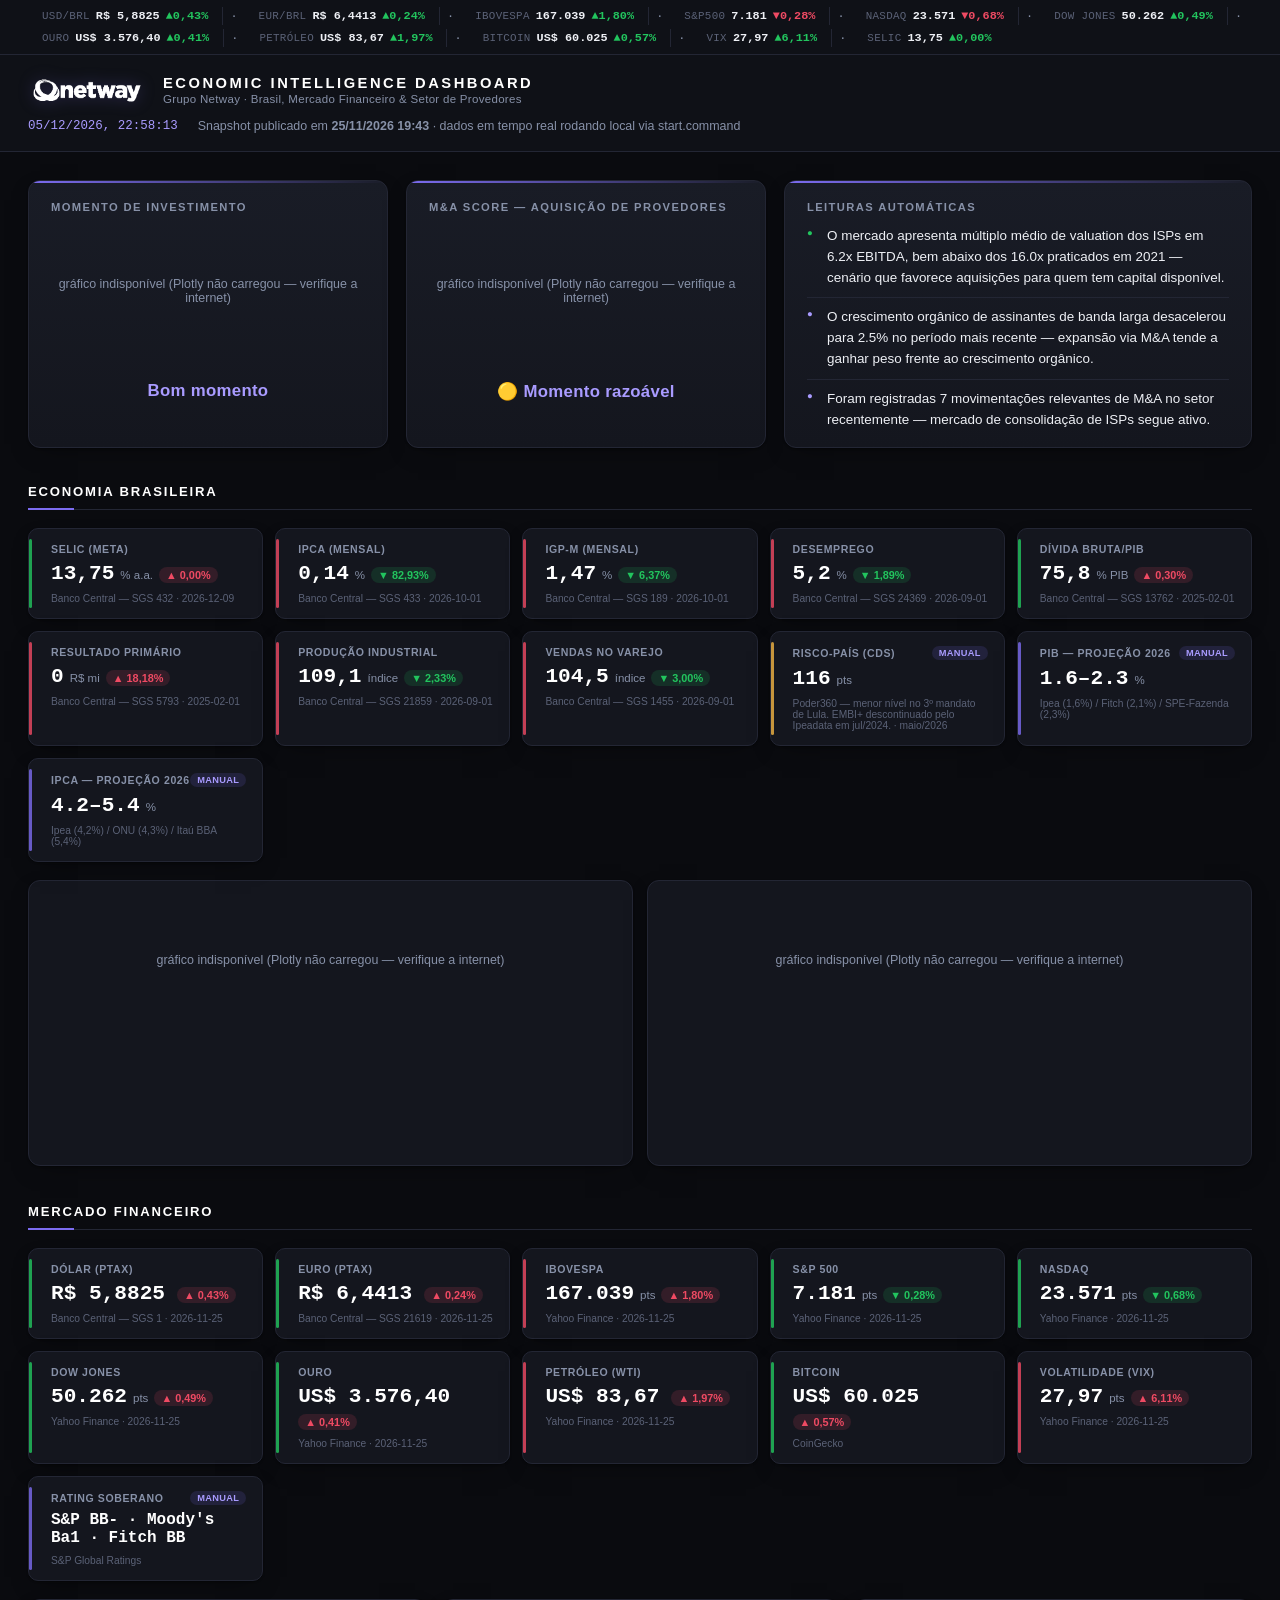
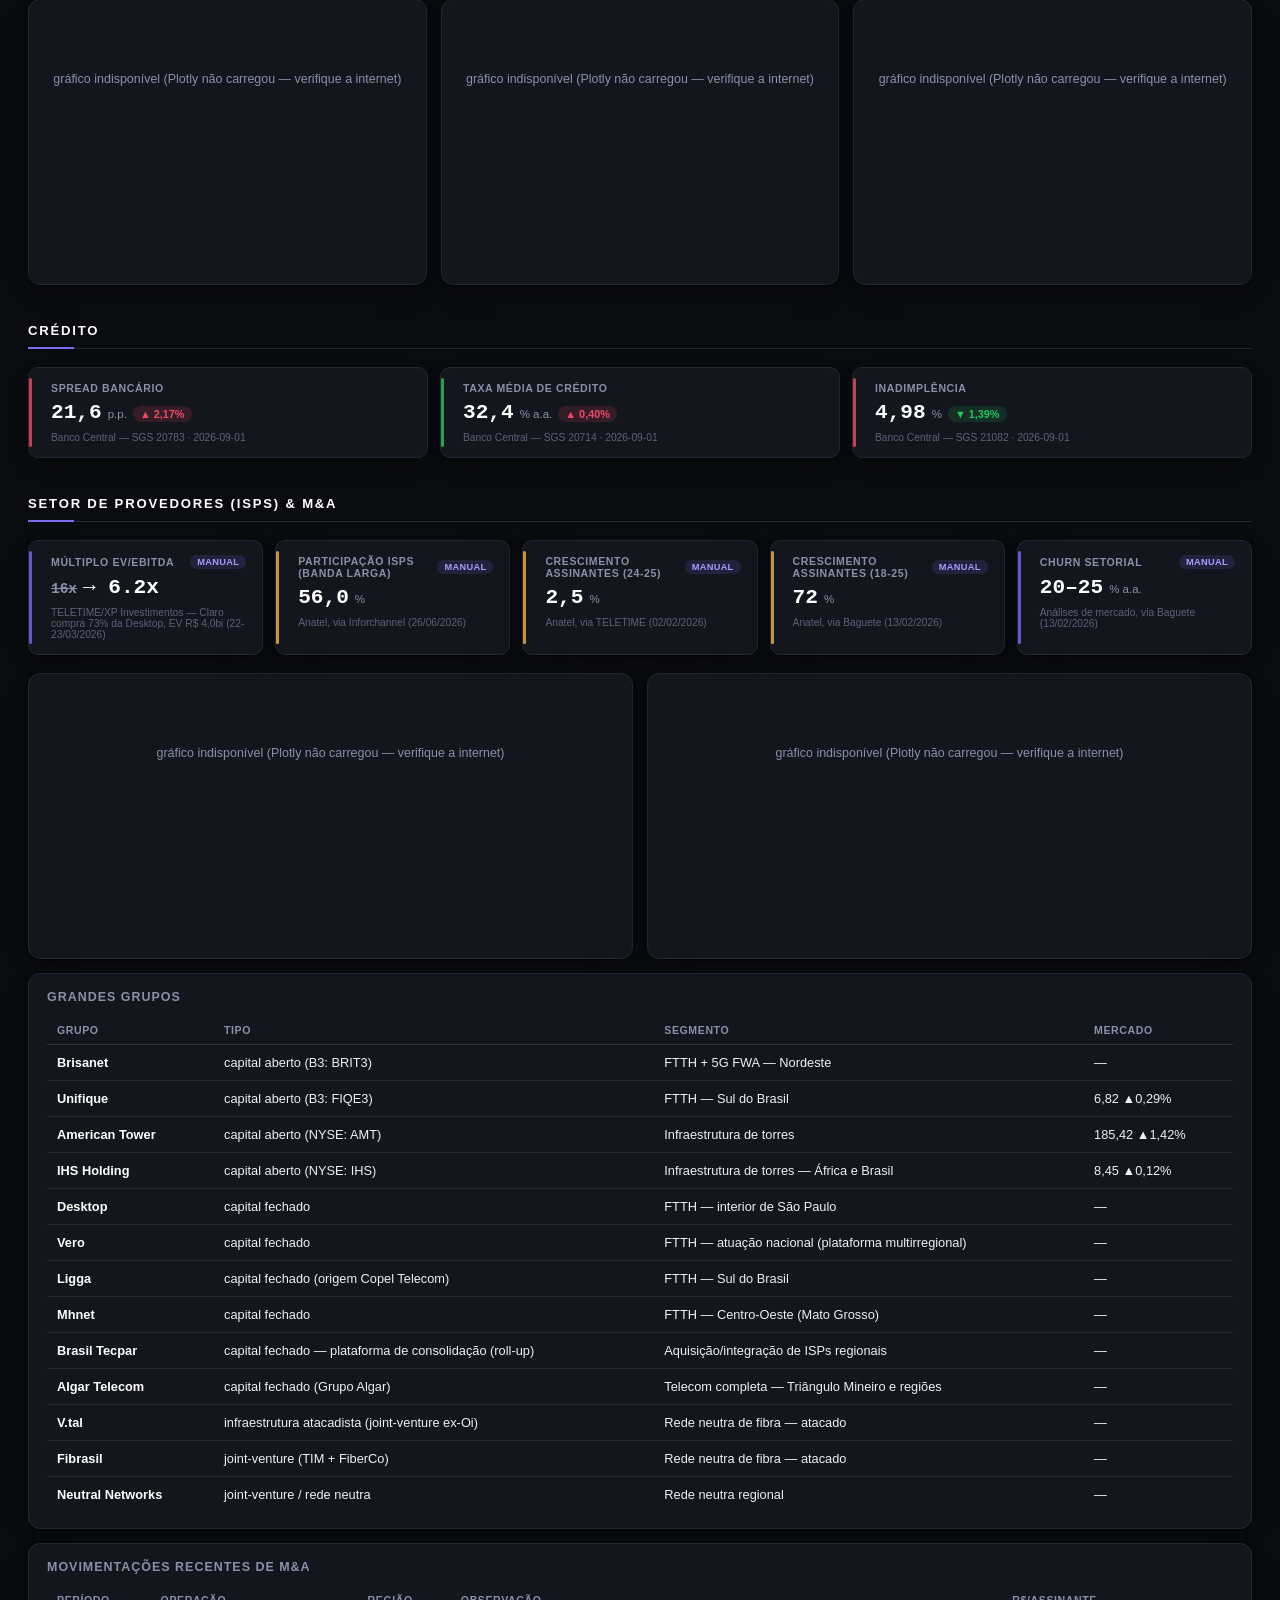
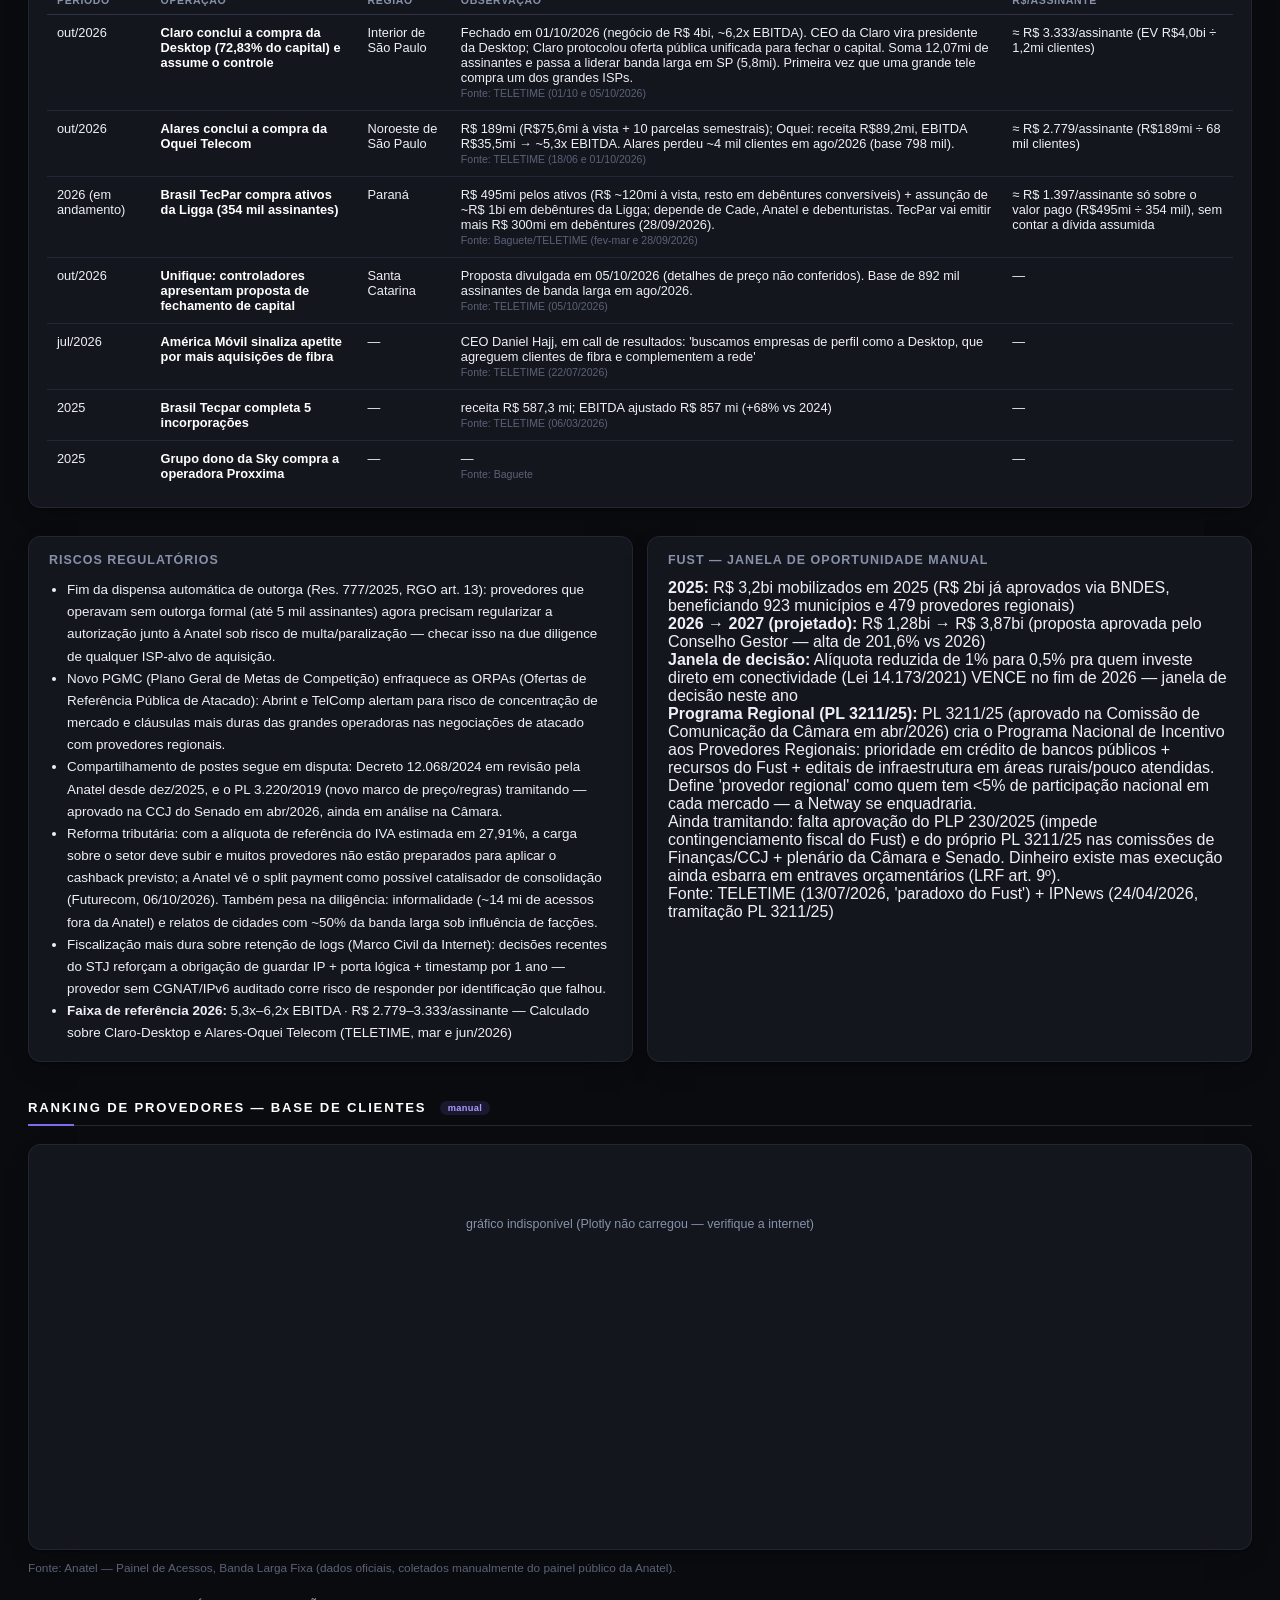
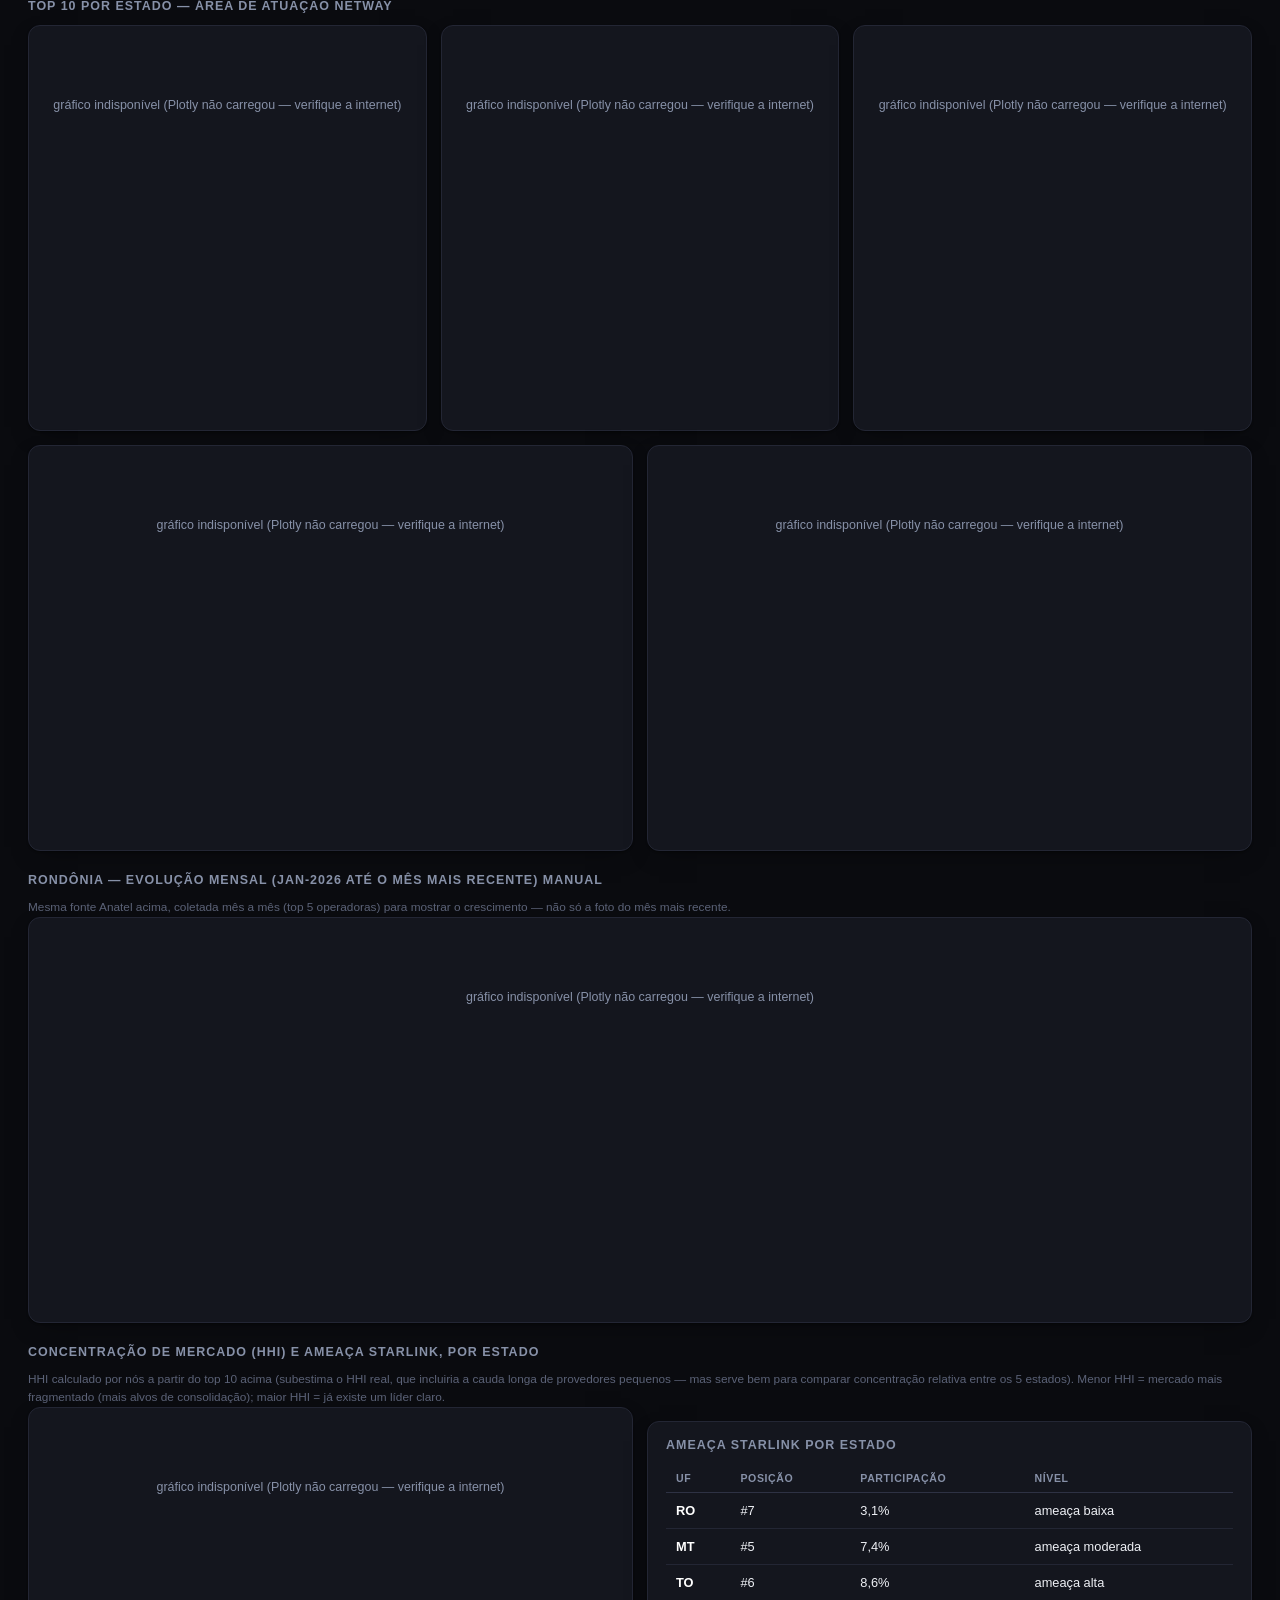
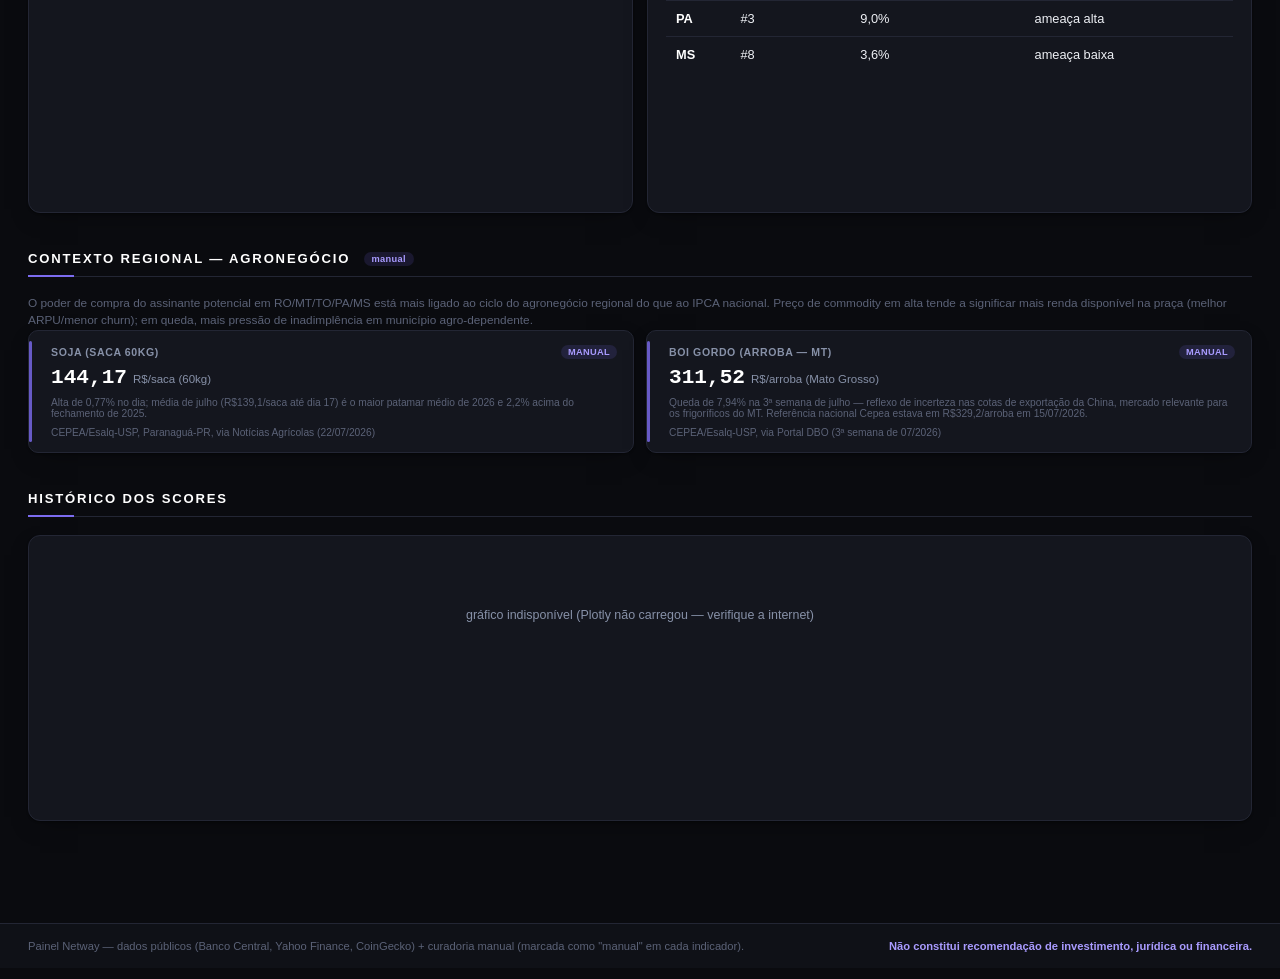
==== commit ec8afc3c: "Atualização automática (GitHub Actions) — 25/11/2026 19:43 UTC" ====
--- a/index.html
+++ b/index.html
@@ -20,7 +20,7 @@
   </div>
   <div class="topbar-right">
     <span id="relogio" class="relogio">—</span>
-    <span class="intervalo">Snapshot publicado em <strong>24/11/2026 20:29</strong> · dados em tempo real rodando local via start.command</span>
+    <span class="intervalo">Snapshot publicado em <strong>25/11/2026 19:43</strong> · dados em tempo real rodando local via start.command</span>
   </div>
 </header>
 
@@ -149,7 +149,7 @@
 </footer>
 
 <script>
-window.DADOS_ESTATICOS = {"economia": {"selic_meta": {"chave": "selic_meta", "categoria": "economia", "valor": 13.75, "unidade": "% a.a.", "data_referencia": "2026-12-09", "variacao_dia": 0.0, "fonte": "Banco Central — SGS 432", "atualizacao": "automatica", "atualizado_em": "24/11/2026 20:28:11", "historico": [{"data": "2026-11-20", "valor": 13.75}, {"data": "2026-11-21", "valor": 13.75}, {"data": "2026-11-22", "valor": 13.75}, {"data": "2026-11-23", "valor": 13.75}, {"data": "2026-11-24", "valor": 13.75}, {"data": "2026-11-25", "valor": 13.75}, {"data": "2026-11-26", "valor": 13.75}, {"data": "2026-11-27", "valor": 13.75}, {"data": "2026-11-28", "valor": 13.75}, {"data": "2026-11-29", "valor": 13.75}, {"data": "2026-11-30", "valor": 13.75}, {"data": "2026-12-01", "valor": 13.75}, {"data": "2026-12-02", "valor": 13.75}, {"data": "2026-12-03", "valor": 13.75}, {"data": "2026-12-04", "valor": 13.75}, {"data": "2026-12-05", "valor": 13.75}, {"data": "2026-12-06", "valor": 13.75}, {"data": "2026-12-07", "valor": 13.75}, {"data": "2026-12-08", "valor": 13.75}, {"data": "2026-12-09", "valor": 13.75}]}, "ipca_mensal": {"chave": "ipca_mensal", "categoria": "economia", "valor": 0.14, "unidade": "%", "data_referencia": "2026-10-01", "variacao_dia": -82.93, "fonte": "Banco Central — SGS 433", "atualizacao": "automatica", "atualizado_em": "24/11/2026 20:28:16", "historico": [{"data": "2025-03-01", "valor": 0.56}, {"data": "2025-04-01", "valor": 0.43}, {"data": "2025-05-01", "valor": 0.26}, {"data": "2025-06-01", "valor": 0.24}, {"data": "2025-07-01", "valor": 0.26}, {"data": "2025-08-01", "valor": -0.11}, {"data": "2025-09-01", "valor": 0.48}, {"data": "2025-10-01", "valor": 0.09}, {"data": "2025-11-01", "valor": 0.18}, {"data": "2025-12-01", "valor": 0.33}, {"data": "2026-01-01", "valor": 0.33}, {"data": "2026-02-01", "valor": 0.7}, {"data": "2026-03-01", "valor": 0.88}, {"data": "2026-04-01", "valor": 0.67}, {"data": "2026-05-01", "valor": 0.58}, {"data": "2026-06-01", "valor": 0.16}, {"data": "2026-07-01", "valor": 0.07}, {"data": "2026-08-01", "valor": -0.32}, {"data": "2026-09-01", "valor": 0.82}, {"data": "2026-10-01", "valor": 0.14}]}, "igpm_mensal": {"chave": "igpm_mensal", "categoria": "economia", "valor": 1.47, "unidade": "%", "data_referencia": "2026-10-01", "variacao_dia": -6.37, "fonte": "Banco Central — SGS 189", "atualizacao": "automatica", "atualizado_em": "24/11/2026 20:28:19", "historico": [{"data": "2025-03-01", "valor": -0.34}, {"data": "2025-04-01", "valor": 0.24}, {"data": "2025-05-01", "valor": -0.49}, {"data": "2025-06-01", "valor": -1.67}, {"data": "2025-07-01", "valor": -0.77}, {"data": "2025-08-01", "valor": 0.36}, {"data": "2025-09-01", "valor": 0.42}, {"data": "2025-10-01", "valor": -0.36}, {"data": "2025-11-01", "valor": 0.27}, {"data": "2025-12-01", "valor": -0.01}, {"data": "2026-01-01", "valor": 0.41}, {"data": "2026-02-01", "valor": -0.73}, {"data": "2026-03-01", "valor": 0.52}, {"data": "2026-04-01", "valor": 2.73}, {"data": "2026-05-01", "valor": 0.84}, {"data": "2026-06-01", "valor": -0.5}, {"data": "2026-07-01", "valor": -1.16}, {"data": "2026-08-01", "valor": -0.22}, {"data": "2026-09-01", "valor": 1.57}, {"data": "2026-10-01", "valor": 1.47}]}, "desemprego": {"chave": "desemprego", "categoria": "economia", "valor": 5.2, "unidade": "%", "data_referencia": "2026-09-01", "variacao_dia": -1.89, "fonte": "Banco Central — SGS 24369", "atualizacao": "automatica", "atualizado_em": "24/11/2026 20:28:32", "historico": [{"data": "2025-02-01", "valor": 6.8}, {"data": "2025-03-01", "valor": 7.0}, {"data": "2025-04-01", "valor": 6.6}, {"data": "2025-05-01", "valor": 6.2}, {"data": "2025-06-01", "valor": 5.8}, {"data": "2025-07-01", "valor": 5.6}, {"data": "2025-08-01", "valor": 5.6}, {"data": "2025-09-01", "valor": 5.6}, {"data": "2025-10-01", "valor": 5.4}, {"data": "2025-11-01", "valor": 5.2}, {"data": "2025-12-01", "valor": 5.1}, {"data": "2026-01-01", "valor": 5.4}, {"data": "2026-02-01", "valor": 5.8}, {"data": "2026-03-01", "valor": 6.1}, {"data": "2026-04-01", "valor": 5.8}, {"data": "2026-05-01", "valor": 5.6}, {"data": "2026-06-01", "valor": 5.4}, {"data": "2026-07-01", "valor": 5.3}, {"data": "2026-08-01", "valor": 5.3}, {"data": "2026-09-01", "valor": 5.2}]}, "divida_bruta_pib": {"chave": "divida_bruta_pib", "categoria": "economia", "valor": 75.78, "unidade": "% PIB", "data_referencia": "2025-02-01", "variacao_dia": 0.3, "fonte": "Banco Central — SGS 13762", "atualizacao": "automatica", "atualizado_em": "24/11/2026 20:28:36", "historico": [{"data": "2026-09-01", "valor": 82.95}, {"data": "2026-08-01", "valor": 82.93}, {"data": "2026-07-01", "valor": 82.55}, {"data": "2026-06-01", "valor": 81.95}, {"data": "2026-05-01", "valor": 81.04}, {"data": "2026-04-01", "valor": 80.1}, {"data": "2026-03-01", "valor": 79.88}, {"data": "2026-02-01", "valor": 79.12}, {"data": "2026-01-01", "valor": 78.69}, {"data": "2025-12-01", "valor": 78.64}, {"data": "2025-11-01", "valor": 78.95}, {"data": "2025-10-01", "valor": 78.29}, {"data": "2025-09-01", "valor": 77.84}, {"data": "2025-08-01", "valor": 77.31}, {"data": "2025-07-01", "valor": 77.17}, {"data": "2025-06-01", "valor": 76.3}, {"data": "2025-05-01", "valor": 75.75}, {"data": "2025-04-01", "valor": 75.62}, {"data": "2025-03-01", "valor": 75.55}, {"data": "2025-02-01", "valor": 75.78}]}, "resultado_primario": {"chave": "resultado_primario", "categoria": "economia", "valor": 0.13, "unidade": "R$ milhões", "data_referencia": "2025-02-01", "variacao_dia": 18.18, "fonte": "Banco Central — SGS 5793", "atualizacao": "automatica", "atualizado_em": "24/11/2026 20:28:40", "historico": [{"data": "2026-09-01", "valor": 0.52}, {"data": "2026-08-01", "valor": 0.62}, {"data": "2026-07-01", "valor": 0.67}, {"data": "2026-06-01", "valor": 1.19}, {"data": "2026-05-01", "valor": 1.14}, {"data": "2026-04-01", "valor": 0.97}, {"data": "2026-03-01", "valor": 1.06}, {"data": "2026-02-01", "valor": 0.41}, {"data": "2026-01-01", "valor": 0.43}, {"data": "2025-12-01", "valor": 0.43}, {"data": "2025-11-01", "valor": 0.36}, {"data": "2025-10-01", "valor": 0.3}, {"data": "2025-09-01", "valor": 0.27}, {"data": "2025-08-01", "valor": 0.19}, {"data": "2025-07-01", "valor": 0.22}, {"data": "2025-06-01", "valor": -0.15}, {"data": "2025-05-01", "valor": -0.2}, {"data": "2025-04-01", "valor": 0.05}, {"data": "2025-03-01", "valor": 0.11}, {"data": "2025-02-01", "valor": 0.13}]}, "producao_industrial": {"chave": "producao_industrial", "categoria": "economia", "valor": 109.1, "unidade": "índice", "data_referencia": "2026-09-01", "variacao_dia": -2.33, "fonte": "Banco Central — SGS 21859", "atualizacao": "automatica", "atualizado_em": "24/11/2026 20:28:45", "historico": [{"data": "2025-02-01", "valor": 93.5}, {"data": "2025-03-01", "valor": 99.9}, {"data": "2025-04-01", "valor": 99.3}, {"data": "2025-05-01", "valor": 107.0}, {"data": "2025-06-01", "valor": 103.8}, {"data": "2025-07-01", "valor": 112.3}, {"data": "2025-08-01", "valor": 113.0}, {"data": "2025-09-01", "valor": 111.9}, {"data": "2025-10-01", "valor": 113.1}, {"data": "2025-11-01", "valor": 103.1}, {"data": "2025-12-01", "valor": 93.9}, {"data": "2026-01-01", "valor": 95.2}, {"data": "2026-02-01", "valor": 92.8}, {"data": "2026-03-01", "valor": 104.3}, {"data": "2026-04-01", "valor": 102.0}, {"data": "2026-05-01", "valor": 107.2}, {"data": "2026-06-01", "valor": 105.6}, {"data": "2026-07-01", "valor": 111.7}, {"data": "2026-08-01", "valor": 111.7}, {"data": "2026-09-01", "valor": 109.1}]}, "vendas_varejo": {"chave": "vendas_varejo", "categoria": "economia", "valor": 104.45, "unidade": "índice", "data_referencia": "2026-09-01", "variacao_dia": -3.0, "fonte": "Banco Central — SGS 1455", "atualizacao": "automatica", "atualizado_em": "24/11/2026 20:28:49", "historico": [{"data": "2025-02-01", "valor": 97.39}, {"data": "2025-03-01", "valor": 104.49}, {"data": "2025-04-01", "valor": 104.22}, {"data": "2025-05-01", "valor": 108.54}, {"data": "2025-06-01", "valor": 102.1}, {"data": "2025-07-01", "valor": 106.9}, {"data": "2025-08-01", "valor": 107.19}, {"data": "2025-09-01", "valor": 102.67}, {"data": "2025-10-01", "valor": 108.7}, {"data": "2025-11-01", "valor": 116.05}, {"data": "2025-12-01", "valor": 129.65}, {"data": "2026-01-01", "valor": 105.53}, {"data": "2026-02-01", "valor": 97.67}, {"data": "2026-03-01", "valor": 108.52}, {"data": "2026-04-01", "valor": 105.51}, {"data": "2026-05-01", "valor": 109.28}, {"data": "2026-06-01", "valor": 104.99}, {"data": "2026-07-01", "valor": 108.25}, {"data": "2026-08-01", "valor": 107.68}, {"data": "2026-09-01", "valor": 104.45}]}, "ipca_12m": {"chave": "ipca_12m", "categoria": "economia", "valor": 4.63, "unidade": "%", "data_referencia": "2026-10-01", "variacao_dia": null, "fonte": "Calculado a partir da SGS 433 (acumulado 12 meses)", "atualizacao": "automatica", "atualizado_em": "24/11/2026 20:29:00", "historico": []}}, "mercado": {"dolar_ptax": {"chave": "dolar_ptax", "categoria": "mercado", "valor": 5.8573, "unidade": "R$", "data_referencia": "2026-11-24", "variacao_dia": -1.9, "fonte": "Banco Central — SGS 1", "atualizacao": "automatica", "atualizado_em": "24/11/2026 20:28:23", "historico": [{"data": "2026-10-26", "valor": 5.5007}, {"data": "2026-10-27", "valor": 5.3346}, {"data": "2026-10-28", "valor": 5.342}, {"data": "2026-10-29", "valor": 5.3744}, {"data": "2026-10-30", "valor": 5.4212}, {"data": "2026-11-03", "valor": 5.4935}, {"data": "2026-11-04", "valor": 5.4778}, {"data": "2026-11-05", "valor": 5.4621}, {"data": "2026-11-06", "valor": 5.5013}, {"data": "2026-11-09", "valor": 5.5146}, {"data": "2026-11-10", "valor": 5.584}, {"data": "2026-11-11", "valor": 5.5606}, {"data": "2026-11-12", "valor": 5.6143}, {"data": "2026-11-13", "valor": 5.6518}, {"data": "2026-11-16", "valor": 5.7324}, {"data": "2026-11-17", "valor": 5.7851}, {"data": "2026-11-18", "valor": 5.8102}, {"data": "2026-11-19", "valor": 5.8889}, {"data": "2026-11-23", "valor": 5.9708}, {"data": "2026-11-24", "valor": 5.8573}]}, "euro_ptax": {"chave": "euro_ptax", "categoria": "mercado", "valor": 6.426, "unidade": "R$", "data_referencia": "2026-11-24", "variacao_dia": -1.25, "fonte": "Banco Central — SGS 21619", "atualizacao": "automatica", "atualizado_em": "24/11/2026 20:28:27", "historico": [{"data": "2026-10-26", "valor": 6.1487}, {"data": "2026-10-27", "valor": 5.9449}, {"data": "2026-10-28", "valor": 5.9515}, {"data": "2026-10-29", "valor": 6.0}, {"data": "2026-10-30", "valor": 6.0522}, {"data": "2026-11-03", "valor": 6.15}, {"data": "2026-11-04", "valor": 6.1549}, {"data": "2026-11-05", "valor": 6.1323}, {"data": "2026-11-06", "valor": 6.1317}, {"data": "2026-11-09", "valor": 6.1741}, {"data": "2026-11-10", "valor": 6.2317}, {"data": "2026-11-11", "valor": 6.1706}, {"data": "2026-11-12", "valor": 6.2133}, {"data": "2026-11-13", "valor": 6.2334}, {"data": "2026-11-16", "valor": 6.3102}, {"data": "2026-11-17", "valor": 6.3659}, {"data": "2026-11-18", "valor": 6.372}, {"data": "2026-11-19", "valor": 6.4672}, {"data": "2026-11-23", "valor": 6.5076}, {"data": "2026-11-24", "valor": 6.426}]}, "ibovespa": {"chave": "ibovespa", "categoria": "mercado", "valor": 164870.75, "unidade": "pontos", "data_referencia": "2026-11-24", "variacao_dia": 0.05, "fonte": "Yahoo Finance", "atualizacao": "automatica", "atualizado_em": "24/11/2026 20:29:01", "historico": [{"data": "2026-06-03", "valor": 170331.0}, {"data": "2026-06-05", "valor": 169019.0}, {"data": "2026-06-08", "valor": 168669.0}, {"data": "2026-06-09", "valor": 169813.0}, {"data": "2026-06-10", "valor": 168619.0}, {"data": "2026-06-11", "valor": 171497.0}, {"data": "2026-06-12", "valor": 171133.0}, {"data": "2026-06-15", "valor": 170415.0}, {"data": "2026-06-16", "valor": 169649.0}, {"data": "2026-06-17", "valor": 168454.0}, {"data": "2026-06-18", "valor": 168278.0}, {"data": "2026-06-19", "valor": 168576.0}, {"data": "2026-06-22", "valor": 170370.0}, {"data": "2026-06-23", "valor": 171259.0}, {"data": "2026-06-24", "valor": 170507.0}, {"data": "2026-06-25", "valor": 171990.0}, {"data": "2026-06-26", "valor": 173295.0}, {"data": "2026-06-29", "valor": 173205.0}, {"data": "2026-06-30", "valor": 172024.0}, {"data": "2026-07-01", "valor": 171689.0}, {"data": "2026-07-02", "valor": 172788.0}, {"data": "2026-07-03", "valor": 174266.0}, {"data": "2026-07-06", "valor": 172448.0}, {"data": "2026-07-07", "valor": 172021.0}, {"data": "2026-07-08", "valor": 170654.0}, {"data": "2026-07-09", "valor": 172742.0}, {"data": "2026-07-10", "valor": 177866.0}, {"data": "2026-07-13", "valor": 175739.0}, {"data": "2026-07-14", "valor": 176641.0}, {"data": "2026-07-15", "valor": 176011.0}, {"data": "2026-07-16", "valor": 173825.0}, {"data": "2026-07-17", "valor": 173714.0}, {"data": "2026-07-20", "valor": 173371.0}, {"data": "2026-07-21", "valor": 173326.0}, {"data": "2026-07-22", "valor": 177548.0}, {"data": "2026-07-23", "valor": 176724.0}, {"data": "2026-07-24", "valor": 174042.0}, {"data": "2026-07-27", "valor": 175335.0}, {"data": "2026-07-28", "valor": 176565.0}, {"data": "2026-07-29", "valor": 173885.0}, {"data": "2026-07-30", "valor": 177159.0}, {"data": "2026-07-31", "valor": 177999.0}, {"data": "2026-08-03", "valor": 178000.0}, {"data": "2026-08-04", "valor": 177895.0}, {"data": "2026-08-05", "valor": 177726.0}, {"data": "2026-08-06", "valor": 175546.0}, {"data": "2026-08-07", "valor": 172513.0}, {"data": "2026-08-10", "valor": 172180.0}, {"data": "2026-08-11", "valor": 167875.0}, {"data": "2026-08-12", "valor": 167491.0}, {"data": "2026-08-13", "valor": 167101.0}, {"data": "2026-08-14", "valor": 166934.0}, {"data": "2026-08-17", "valor": 166784.0}, {"data": "2026-08-18", "valor": 166335.0}, {"data": "2026-08-19", "valor": 167830.0}, {"data": "2026-08-20", "valor": 167927.0}, {"data": "2026-08-21", "valor": 171032.0}, {"data": "2026-08-24", "valor": 171907.0}, {"data": "2026-08-25", "valor": 174577.0}, {"data": "2026-08-26", "valor": 174586.0}, {"data": "2026-08-27", "valor": 175135.0}, {"data": "2026-08-28", "valor": 175665.0}, {"data": "2026-08-31", "valor": 177419.0}, {"data": "2026-09-01", "valor": 179723.0}, {"data": "2026-09-02", "valor": 185205.0}, {"data": "2026-09-03", "valor": 185188.0}, {"data": "2026-09-04", "valor": 185147.0}, {"data": "2026-09-08", "valor": 187367.0}, {"data": "2026-09-09", "valor": 185629.0}, {"data": "2026-09-10", "valor": 188269.0}, {"data": "2026-09-11", "valor": 187207.0}, {"data": "2026-09-14", "valor": 185501.0}, {"data": "2026-09-15", "valor": 186503.0}, {"data": "2026-09-16", "valor": 185548.0}, {"data": "2026-09-17", "valor": 185992.0}, {"data": "2026-09-18", "valor": 185229.0}, {"data": "2026-09-21", "valor": 186596.0}, {"data": "2026-09-22", "valor": 187423.0}, {"data": "2026-09-23", "valor": 185814.0}, {"data": "2026-09-24", "valor": 183966.0}, {"data": "2026-09-25", "valor": 183477.0}, {"data": "2026-09-28", "valor": 182991.0}, {"data": "2026-09-29", "valor": 183828.0}, {"data": "2026-09-30", "valor": 186340.0}, {"data": "2026-10-01", "valor": 187198.0}, {"data": "2026-10-02", "valor": 192115.0}, {"data": "2026-10-05", "valor": 206912.0}, {"data": "2026-10-06", "valor": 205835.0}, {"data": "2026-10-07", "valor": 204302.0}, {"data": "2026-10-08", "valor": 206220.0}, {"data": "2026-10-09", "valor": 209067.0}, {"data": "2026-10-13", "valor": 206888.0}, {"data": "2026-10-14", "valor": 206506.0}, {"data": "2026-10-15", "valor": 204324.0}, {"data": "2026-10-16", "valor": 205430.0}, {"data": "2026-10-19", "valor": 205079.0}, {"data": "2026-10-20", "valor": 208296.0}, {"data": "2026-10-21", "valor": 206495.0}, {"data": "2026-10-22", "valor": 204120.0}, {"data": "2026-10-23", "valor": 205083.0}, {"data": "2026-10-26", "valor": 176608.0}, {"data": "2026-10-27", "valor": 175710.0}, {"data": "2026-10-28", "valor": 171006.0}, {"data": "2026-10-29", "valor": 169186.0}, {"data": "2026-10-30", "valor": 167922.0}, {"data": "2026-11-03", "valor": 165529.0}, {"data": "2026-11-04", "valor": 167564.0}, {"data": "2026-11-05", "valor": 166192.0}, {"data": "2026-11-06", "valor": 168499.0}, {"data": "2026-11-09", "valor": 172236.0}, {"data": "2026-11-10", "valor": 171337.0}, {"data": "2026-11-11", "valor": 172060.0}, {"data": "2026-11-12", "valor": 171324.0}, {"data": "2026-11-13", "valor": 172458.0}, {"data": "2026-11-16", "valor": 169295.0}, {"data": "2026-11-17", "valor": 169817.0}, {"data": "2026-11-18", "valor": 167538.0}, {"data": "2026-11-19", "valor": 166376.0}, {"data": "2026-11-23", "valor": 164796.0}, {"data": "2026-11-24", "valor": 164870.75}]}, "sp500": {"chave": "sp500", "categoria": "mercado", "valor": 7176.330078125, "unidade": "pontos", "data_referencia": "2026-11-24", "variacao_dia": -0.84, "fonte": "Yahoo Finance", "atualizacao": "automatica", "atualizado_em": "24/11/2026 20:29:01", "historico": [{"data": "2026-06-05", "valor": 7383.740234375}, {"data": "2026-06-08", "valor": 7405.72998046875}, {"data": "2026-06-09", "valor": 7386.64990234375}, {"data": "2026-06-10", "valor": 7266.990234375}, {"data": "2026-06-11", "valor": 7394.2998046875}, {"data": "2026-06-12", "valor": 7431.4599609375}, {"data": "2026-06-15", "valor": 7554.2900390625}, {"data": "2026-06-16", "valor": 7511.35009765625}, {"data": "2026-06-17", "valor": 7420.10009765625}, {"data": "2026-06-18", "valor": 7500.580078125}, {"data": "2026-06-22", "valor": 7472.7900390625}, {"data": "2026-06-23", "valor": 7365.4599609375}, {"data": "2026-06-24", "valor": 7358.22021484375}, {"data": "2026-06-25", "valor": 7357.490234375}, {"data": "2026-06-26", "valor": 7354.02001953125}, {"data": "2026-06-29", "valor": 7440.43017578125}, {"data": "2026-06-30", "valor": 7499.35986328125}, {"data": "2026-07-01", "valor": 7483.22998046875}, {"data": "2026-07-02", "valor": 7483.240234375}, {"data": "2026-07-06", "valor": 7537.43017578125}, {"data": "2026-07-07", "valor": 7503.85009765625}, {"data": "2026-07-08", "valor": 7482.7099609375}, {"data": "2026-07-09", "valor": 7543.64013671875}, {"data": "2026-07-10", "valor": 7575.39013671875}, {"data": "2026-07-13", "valor": 7515.33984375}, {"data": "2026-07-14", "valor": 7543.58984375}, {"data": "2026-07-15", "valor": 7572.39990234375}, {"data": "2026-07-16", "valor": 7533.77001953125}, {"data": "2026-07-17", "valor": 7457.68994140625}, {"data": "2026-07-20", "valor": 7443.27978515625}, {"data": "2026-07-21", "valor": 7509.2001953125}, {"data": "2026-07-22", "valor": 7498.9599609375}, {"data": "2026-07-23", "valor": 7408.2998046875}, {"data": "2026-07-24", "valor": 7411.97998046875}, {"data": "2026-07-27", "valor": 7413.18017578125}, {"data": "2026-07-28", "valor": 7428.77978515625}, {"data": "2026-07-29", "valor": 7316.14990234375}, {"data": "2026-07-30", "valor": 7437.6298828125}, {"data": "2026-07-31", "valor": 7489.72021484375}, {"data": "2026-08-03", "valor": 7600.5}, {"data": "2026-08-04", "valor": 7736.52001953125}, {"data": "2026-08-05", "valor": 7723.5498046875}, {"data": "2026-08-06", "valor": 7709.9599609375}, {"data": "2026-08-07", "valor": 7757.64013671875}, {"data": "2026-08-10", "valor": 7753.10986328125}, {"data": "2026-08-11", "valor": 7728.2001953125}, {"data": "2026-08-12", "valor": 7748.5}, {"data": "2026-08-13", "valor": 7798.990234375}, {"data": "2026-08-14", "valor": 7785.759765625}, {"data": "2026-08-17", "valor": 7745.06005859375}, {"data": "2026-08-18", "valor": 7691.759765625}, {"data": "2026-08-19", "valor": 7707.97998046875}, {"data": "2026-08-20", "valor": 7641.16015625}, {"data": "2026-08-21", "valor": 7674.3701171875}, {"data": "2026-08-24", "valor": 7652.85986328125}, {"data": "2026-08-25", "valor": 7677.27978515625}, {"data": "2026-08-26", "valor": 7675.7001953125}, {"data": "2026-08-27", "valor": 7730.990234375}, {"data": "2026-08-28", "valor": 7711.759765625}, {"data": "2026-08-31", "valor": 7686.14013671875}, {"data": "2026-09-01", "valor": 7631.47021484375}, {"data": "2026-09-02", "valor": 7666.60009765625}, {"data": "2026-09-03", "valor": 7747.7099609375}, {"data": "2026-09-04", "valor": 7718.60009765625}, {"data": "2026-09-08", "valor": 7673.52001953125}, {"data": "2026-09-09", "valor": 7636.35986328125}, {"data": "2026-09-10", "valor": 7591.7001953125}, {"data": "2026-09-11", "valor": 7656.97998046875}, {"data": "2026-09-14", "valor": 7619.97998046875}, {"data": "2026-09-15", "valor": 7585.72998046875}, {"data": "2026-09-16", "valor": 7551.81005859375}, {"data": "2026-09-17", "valor": 7637.759765625}, {"data": "2026-09-18", "valor": 7650.5}, {"data": "2026-09-21", "valor": 7764.7001953125}, {"data": "2026-09-22", "valor": 7764.64013671875}, {"data": "2026-09-23", "valor": 7706.02978515625}, {"data": "2026-09-24", "valor": 7704.1298828125}, {"data": "2026-09-25", "valor": 7743.41015625}, {"data": "2026-09-28", "valor": 7683.68994140625}, {"data": "2026-09-29", "valor": 7670.83984375}, {"data": "2026-09-30", "valor": 7651.5400390625}, {"data": "2026-10-01", "valor": 7666.4501953125}, {"data": "2026-10-02", "valor": 7722.72021484375}, {"data": "2026-10-05", "valor": 7773.9501953125}, {"data": "2026-10-06", "valor": 7818.93017578125}, {"data": "2026-10-07", "valor": 7801.77001953125}, {"data": "2026-10-08", "valor": 7765.35986328125}, {"data": "2026-10-09", "valor": 7811.5400390625}, {"data": "2026-10-12", "valor": 7807.240234375}, {"data": "2026-10-13", "valor": 7805.4501953125}, {"data": "2026-10-14", "valor": 7718.93994140625}, {"data": "2026-10-15", "valor": 7744.06005859375}, {"data": "2026-10-16", "valor": 7659.43994140625}, {"data": "2026-10-19", "valor": 7690.72998046875}, {"data": "2026-10-20", "valor": 7712.56982421875}, {"data": "2026-10-21", "valor": 7757.169921875}, {"data": "2026-10-22", "valor": 7663.43017578125}, {"data": "2026-10-23", "valor": 7623.68017578125}, {"data": "2026-10-26", "valor": 7676.77001953125}, {"data": "2026-10-27", "valor": 7722.60009765625}, {"data": "2026-10-28", "valor": 7743.97998046875}, {"data": "2026-10-29", "valor": 7720.39013671875}, {"data": "2026-10-30", "valor": 7580.06982421875}, {"data": "2026-11-02", "valor": 7541.39990234375}, {"data": "2026-11-03", "valor": 7568.919921875}, {"data": "2026-11-04", "valor": 7688.6201171875}, {"data": "2026-11-05", "valor": 7353.72998046875}, {"data": "2026-11-06", "valor": 7376.85986328125}, {"data": "2026-11-09", "valor": 7549.93994140625}, {"data": "2026-11-10", "valor": 7520.93017578125}, {"data": "2026-11-11", "valor": 7619.3798828125}, {"data": "2026-11-12", "valor": 7592.39990234375}, {"data": "2026-11-13", "valor": 7561.669921875}, {"data": "2026-11-16", "valor": 7416.58984375}, {"data": "2026-11-17", "valor": 7340.52978515625}, {"data": "2026-11-18", "valor": 7323.6298828125}, {"data": "2026-11-19", "valor": 7175.830078125}, {"data": "2026-11-20", "valor": 6910.39013671875}, {"data": "2026-11-23", "valor": 7237.169921875}, {"data": "2026-11-24", "valor": 7176.330078125}]}, "nasdaq": {"chave": "nasdaq", "categoria": "mercado", "valor": 23618.13671875, "unidade": "pontos", "data_referencia": "2026-11-24", "variacao_dia": -1.96, "fonte": "Yahoo Finance", "atualizacao": "automatica", "atualizado_em": "24/11/2026 20:29:01", "historico": [{"data": "2026-06-05", "valor": 25709.4296875}, {"data": "2026-06-08", "valor": 25929.66015625}, {"data": "2026-06-09", "valor": 25678.8203125}, {"data": "2026-06-10", "valor": 25169.5}, {"data": "2026-06-11", "valor": 25809.66015625}, {"data": "2026-06-12", "valor": 25888.83984375}, {"data": "2026-06-15", "valor": 26683.939453125}, {"data": "2026-06-16", "valor": 26376.33984375}, {"data": "2026-06-17", "valor": 26021.66015625}, {"data": "2026-06-18", "valor": 26517.9296875}, {"data": "2026-06-22", "valor": 26166.599609375}, {"data": "2026-06-23", "valor": 25587.0390625}, {"data": "2026-06-24", "valor": 25476.640625}, {"data": "2026-06-25", "valor": 25358.599609375}, {"data": "2026-06-26", "valor": 25297.619140625}, {"data": "2026-06-29", "valor": 25820.140625}, {"data": "2026-06-30", "valor": 26213.720703125}, {"data": "2026-07-01", "valor": 26040.029296875}, {"data": "2026-07-02", "valor": 25832.669921875}, {"data": "2026-07-06", "valor": 26121.16015625}, {"data": "2026-07-07", "valor": 25818.689453125}, {"data": "2026-07-08", "valor": 25870.650390625}, {"data": "2026-07-09", "valor": 26206.890625}, {"data": "2026-07-10", "valor": 26281.609375}, {"data": "2026-07-13", "valor": 25873.1796875}, {"data": "2026-07-14", "valor": 26107.009765625}, {"data": "2026-07-15", "valor": 26269.23046875}, {"data": "2026-07-16", "valor": 25881.94921875}, {"data": "2026-07-17", "valor": 25520.240234375}, {"data": "2026-07-20", "valor": 25508.0703125}, {"data": "2026-07-21", "valor": 25837.2109375}, {"data": "2026-07-22", "valor": 25690.900390625}, {"data": "2026-07-23", "valor": 25137.689453125}, {"data": "2026-07-24", "valor": 24975.8203125}, {"data": "2026-07-27", "valor": 24932.080078125}, {"data": "2026-07-28", "valor": 24876.91015625}, {"data": "2026-07-29", "valor": 24442.939453125}, {"data": "2026-07-30", "valor": 25122.1796875}, {"data": "2026-07-31", "valor": 25373.849609375}, {"data": "2026-08-03", "valor": 25913.900390625}, {"data": "2026-08-04", "valor": 26584.990234375}, {"data": "2026-08-05", "valor": 26363.439453125}, {"data": "2026-08-06", "valor": 26348.349609375}, {"data": "2026-08-07", "valor": 26690.619140625}, {"data": "2026-08-10", "valor": 26605.359375}, {"data": "2026-08-11", "valor": 26445.44921875}, {"data": "2026-08-12", "valor": 26588.490234375}, {"data": "2026-08-13", "valor": 26803.029296875}, {"data": "2026-08-14", "valor": 26729.16015625}, {"data": "2026-08-17", "valor": 26644.91015625}, {"data": "2026-08-18", "valor": 26289.7109375}, {"data": "2026-08-19", "valor": 26331.08984375}, {"data": "2026-08-20", "valor": 26067.169921875}, {"data": "2026-08-21", "valor": 26180.4609375}, {"data": "2026-08-24", "valor": 25980.189453125}, {"data": "2026-08-25", "valor": 26151.30078125}, {"data": "2026-08-26", "valor": 26130.19921875}, {"data": "2026-08-27", "valor": 26541.349609375}, {"data": "2026-08-28", "valor": 26402.419921875}, {"data": "2026-08-31", "valor": 26370.890625}, {"data": "2026-09-01", "valor": 26099.76953125}, {"data": "2026-09-02", "valor": 26217.830078125}, {"data": "2026-09-03", "valor": 26584.060546875}, {"data": "2026-09-04", "valor": 26506.990234375}, {"data": "2026-09-08", "valor": 26421.41015625}, {"data": "2026-09-09", "valor": 26253.33984375}, {"data": "2026-09-10", "valor": 26081.720703125}, {"data": "2026-09-11", "valor": 26333.0390625}, {"data": "2026-09-14", "valor": 26186.41015625}, {"data": "2026-09-15", "valor": 25981.5703125}, {"data": "2026-09-16", "valor": 25978.4296875}, {"data": "2026-09-17", "valor": 26418.30078125}, {"data": "2026-09-18", "valor": 26522.5390625}, {"data": "2026-09-21", "valor": 27122.08984375}, {"data": "2026-09-22", "valor": 27244.279296875}, {"data": "2026-09-23", "valor": 26936.0390625}, {"data": "2026-09-24", "valor": 26939.369140625}, {"data": "2026-09-25", "valor": 27068.720703125}, {"data": "2026-09-28", "valor": 26820.380859375}, {"data": "2026-09-29", "valor": 26797.5390625}, {"data": "2026-09-30", "valor": 26861.060546875}, {"data": "2026-10-01", "valor": 26871.599609375}, {"data": "2026-10-02", "valor": 27190.859375}, {"data": "2026-10-05", "valor": 27477.310546875}, {"data": "2026-10-06", "valor": 27599.7890625}, {"data": "2026-10-07", "valor": 27538.689453125}, {"data": "2026-10-08", "valor": 27193.33984375}, {"data": "2026-10-09", "valor": 27366.169921875}, {"data": "2026-10-12", "valor": 27245.900390625}, {"data": "2026-10-13", "valor": 27204.380859375}, {"data": "2026-10-14", "valor": 26692.869140625}, {"data": "2026-10-15", "valor": 26713.029296875}, {"data": "2026-10-16", "valor": 26140.029296875}, {"data": "2026-10-19", "valor": 26430.890625}, {"data": "2026-10-20", "valor": 26424.8203125}, {"data": "2026-10-21", "valor": 26702.859375}, {"data": "2026-10-22", "valor": 26008.859375}, {"data": "2026-10-23", "valor": 25955.33984375}, {"data": "2026-10-26", "valor": 26169.380859375}, {"data": "2026-10-27", "valor": 26477.810546875}, {"data": "2026-10-28", "valor": 26549.849609375}, {"data": "2026-10-29", "valor": 26184.720703125}, {"data": "2026-10-30", "valor": 25437.0}, {"data": "2026-11-02", "valor": 25164.310546875}, {"data": "2026-11-03", "valor": 25372.009765625}, {"data": "2026-11-04", "valor": 25736.509765625}, {"data": "2026-11-05", "valor": 24315.0}, {"data": "2026-11-06", "valor": 24579.4296875}, {"data": "2026-11-09", "valor": 25253.140625}, {"data": "2026-11-10", "valor": 25065.869140625}, {"data": "2026-11-11", "valor": 25466.189453125}, {"data": "2026-11-12", "valor": 25366.08984375}, {"data": "2026-11-13", "valor": 25136.26953125}, {"data": "2026-11-16", "valor": 24509.759765625}, {"data": "2026-11-17", "valor": 24328.380859375}, {"data": "2026-11-18", "valor": 24429.880859375}, {"data": "2026-11-19", "valor": 23879.19921875}, {"data": "2026-11-20", "valor": 22617.73046875}, {"data": "2026-11-23", "valor": 24089.560546875}, {"data": "2026-11-24", "valor": 23618.13671875}]}, "dow_jones": {"chave": "dow_jones", "categoria": "mercado", "valor": 49893.98828125, "unidade": "pontos", "data_referencia": "2026-11-24", "variacao_dia": 0.6, "fonte": "Yahoo Finance", "atualizacao": "automatica", "atualizado_em": "24/11/2026 20:29:01", "historico": [{"data": "2026-06-05", "valor": 50866.78125}, {"data": "2026-06-08", "valor": 50786.01171875}, {"data": "2026-06-09", "valor": 50872.109375}, {"data": "2026-06-10", "valor": 49918.78125}, {"data": "2026-06-11", "valor": 50848.75}, {"data": "2026-06-12", "valor": 51202.26171875}, {"data": "2026-06-15", "valor": 51671.03125}, {"data": "2026-06-16", "valor": 51999.671875}, {"data": "2026-06-17", "valor": 51492.55078125}, {"data": "2026-06-18", "valor": 51564.69921875}, {"data": "2026-06-22", "valor": 51712.7109375}, {"data": "2026-06-23", "valor": 51666.83984375}, {"data": "2026-06-24", "valor": 51848.8984375}, {"data": "2026-06-25", "valor": 51920.62109375}, {"data": "2026-06-26", "valor": 51876.109375}, {"data": "2026-06-29", "valor": 52182.73828125}, {"data": "2026-06-30", "valor": 52319.19921875}, {"data": "2026-07-01", "valor": 52305.23828125}, {"data": "2026-07-02", "valor": 52900.0703125}, {"data": "2026-07-06", "valor": 53055.91015625}, {"data": "2026-07-07", "valor": 52925.1484375}, {"data": "2026-07-08", "valor": 52348.390625}, {"data": "2026-07-09", "valor": 52487.41015625}, {"data": "2026-07-10", "valor": 52637.01171875}, {"data": "2026-07-13", "valor": 52498.640625}, {"data": "2026-07-14", "valor": 52508.26953125}, {"data": "2026-07-15", "valor": 52658.640625}, {"data": "2026-07-16", "valor": 52552.96875}, {"data": "2026-07-17", "valor": 52146.421875}, {"data": "2026-07-20", "valor": 51839.26171875}, {"data": "2026-07-21", "valor": 52224.640625}, {"data": "2026-07-22", "valor": 52218.578125}, {"data": "2026-07-23", "valor": 51711.6484375}, {"data": "2026-07-24", "valor": 51947.25}, {"data": "2026-07-27", "valor": 52210.078125}, {"data": "2026-07-28", "valor": 52747.3203125}, {"data": "2026-07-29", "valor": 51594.140625}, {"data": "2026-07-30", "valor": 52208.05859375}, {"data": "2026-07-31", "valor": 52485.03125}, {"data": "2026-08-03", "valor": 53178.41015625}, {"data": "2026-08-04", "valor": 54085.87890625}, {"data": "2026-08-05", "valor": 54349.12109375}, {"data": "2026-08-06", "valor": 53885.1015625}, {"data": "2026-08-07", "valor": 54036.9296875}, {"data": "2026-08-10", "valor": 53975.98046875}, {"data": "2026-08-11", "valor": 53791.8515625}, {"data": "2026-08-12", "valor": 53770.26953125}, {"data": "2026-08-13", "valor": 53839.98828125}, {"data": "2026-08-14", "valor": 53732.41015625}, {"data": "2026-08-17", "valor": 53459.78125}, {"data": "2026-08-18", "valor": 53343.3984375}, {"data": "2026-08-19", "valor": 53463.05078125}, {"data": "2026-08-20", "valor": 52759.2109375}, {"data": "2026-08-21", "valor": 53277.01171875}, {"data": "2026-08-24", "valor": 53417.16015625}, {"data": "2026-08-25", "valor": 53577.3984375}, {"data": "2026-08-26", "valor": 53463.87890625}, {"data": "2026-08-27", "valor": 53569.44140625}, {"data": "2026-08-28", "valor": 53559.98828125}, {"data": "2026-08-31", "valor": 53185.8984375}, {"data": "2026-09-01", "valor": 52766.87890625}, {"data": "2026-09-02", "valor": 53061.94921875}, {"data": "2026-09-03", "valor": 53686.109375}, {"data": "2026-09-04", "valor": 53414.25}, {"data": "2026-09-08", "valor": 52786.0703125}, {"data": "2026-09-09", "valor": 52380.66015625}, {"data": "2026-09-10", "valor": 52064.1015625}, {"data": "2026-09-11", "valor": 52573.2890625}, {"data": "2026-09-14", "valor": 52421.19921875}, {"data": "2026-09-15", "valor": 52093.109375}, {"data": "2026-09-16", "valor": 51461.8984375}, {"data": "2026-09-17", "valor": 51778.0390625}, {"data": "2026-09-18", "valor": 51682.640625}, {"data": "2026-09-21", "valor": 52048.828125}, {"data": "2026-09-22", "valor": 51863.69140625}, {"data": "2026-09-23", "valor": 51511.58984375}, {"data": "2026-09-24", "valor": 51349.98046875}, {"data": "2026-09-25", "valor": 51828.62109375}, {"data": "2026-09-28", "valor": 51481.51171875}, {"data": "2026-09-29", "valor": 51349.921875}, {"data": "2026-09-30", "valor": 50906.05078125}, {"data": "2026-10-01", "valor": 50926.55859375}, {"data": "2026-10-02", "valor": 51176.9609375}, {"data": "2026-10-05", "valor": 51267.8984375}, {"data": "2026-10-06", "valor": 51521.28125}, {"data": "2026-10-07", "valor": 51179.87109375}, {"data": "2026-10-08", "valor": 51231.640625}, {"data": "2026-10-09", "valor": 51654.94921875}, {"data": "2026-10-12", "valor": 51850.55078125}, {"data": "2026-10-13", "valor": 51670.1015625}, {"data": "2026-10-14", "valor": 51621.48046875}, {"data": "2026-10-15", "valor": 52177.69140625}, {"data": "2026-10-16", "valor": 52002.41015625}, {"data": "2026-10-19", "valor": 51966.03125}, {"data": "2026-10-20", "valor": 52495.87890625}, {"data": "2026-10-21", "valor": 52856.08984375}, {"data": "2026-10-22", "valor": 52867.98046875}, {"data": "2026-10-23", "valor": 52215.16015625}, {"data": "2026-10-26", "valor": 52361.578125}, {"data": "2026-10-27", "valor": 52377.5703125}, {"data": "2026-10-28", "valor": 52475.1015625}, {"data": "2026-10-29", "valor": 52342.55859375}, {"data": "2026-10-30", "valor": 51770.30859375}, {"data": "2026-11-02", "valor": 51983.98046875}, {"data": "2026-11-03", "valor": 51786.71875}, {"data": "2026-11-04", "valor": 53356.12109375}, {"data": "2026-11-05", "valor": 51523.05859375}, {"data": "2026-11-06", "valor": 51285.73046875}, {"data": "2026-11-09", "valor": 52389.75}, {"data": "2026-11-10", "valor": 52231.890625}, {"data": "2026-11-11", "valor": 52486.48828125}, {"data": "2026-11-12", "valor": 52297.08984375}, {"data": "2026-11-13", "valor": 52347.55078125}, {"data": "2026-11-16", "valor": 51608.171875}, {"data": "2026-11-17", "valor": 50759.421875}, {"data": "2026-11-18", "valor": 50198.171875}, {"data": "2026-11-19", "valor": 49097.05859375}, {"data": "2026-11-20", "valor": 48147.328125}, {"data": "2026-11-23", "valor": 49595.30859375}, {"data": "2026-11-24", "valor": 49893.98828125}]}, "ouro": {"chave": "ouro", "categoria": "mercado", "valor": 3555.699951171875, "unidade": "US$/oz", "data_referencia": "2026-11-24", "variacao_dia": -2.62, "fonte": "Yahoo Finance", "atualizacao": "automatica", "atualizado_em": "24/11/2026 20:29:01", "historico": [{"data": "2026-06-05", "valor": 4365.2998046875}, {"data": "2026-06-08", "valor": 4363.39990234375}, {"data": "2026-06-09", "valor": 4286.39990234375}, {"data": "2026-06-10", "valor": 4133.2998046875}, {"data": "2026-06-11", "valor": 4114.0}, {"data": "2026-06-12", "valor": 4238.7998046875}, {"data": "2026-06-15", "valor": 4351.60009765625}, {"data": "2026-06-16", "valor": 4354.39990234375}, {"data": "2026-06-17", "valor": 4381.39990234375}, {"data": "2026-06-18", "valor": 4245.89990234375}, {"data": "2026-06-22", "valor": 4202.7001953125}, {"data": "2026-06-23", "valor": 4149.39990234375}, {"data": "2026-06-24", "valor": 4008.800048828125}, {"data": "2026-06-25", "valor": 4047.60009765625}, {"data": "2026-06-26", "valor": 4096.2998046875}, {"data": "2026-06-29", "valor": 4038.89990234375}, {"data": "2026-06-30", "valor": 4038.5}, {"data": "2026-07-01", "valor": 4082.39990234375}, {"data": "2026-07-02", "valor": 4125.7001953125}, {"data": "2026-07-06", "valor": 4167.5}, {"data": "2026-07-07", "valor": 4157.39990234375}, {"data": "2026-07-08", "valor": 4082.39990234375}, {"data": "2026-07-09", "valor": 4140.7998046875}, {"data": "2026-07-10", "valor": 4113.7001953125}, {"data": "2026-07-13", "valor": 4005.699951171875}, {"data": "2026-07-14", "valor": 4069.699951171875}, {"data": "2026-07-15", "valor": 4051.800048828125}, {"data": "2026-07-16", "valor": 3992.10009765625}, {"data": "2026-07-17", "valor": 4018.800048828125}, {"data": "2026-07-20", "valor": 4015.89990234375}, {"data": "2026-07-21", "valor": 4076.39990234375}, {"data": "2026-07-22", "valor": 4151.89990234375}, {"data": "2026-07-23", "valor": 4050.199951171875}, {"data": "2026-07-24", "valor": 4070.800048828125}, {"data": "2026-07-27", "valor": 4077.0}, {"data": "2026-07-28", "valor": 4038.699951171875}, {"data": "2026-07-29", "valor": 4036.300048828125}, {"data": "2026-07-30", "valor": 4100.10009765625}, {"data": "2026-07-31", "valor": 4107.0}, {"data": "2026-08-03", "valor": 4090.5}, {"data": "2026-08-04", "valor": 4152.60009765625}, {"data": "2026-08-05", "valor": 4305.2001953125}, {"data": "2026-08-06", "valor": 4299.60009765625}, {"data": "2026-08-07", "valor": 4399.7001953125}, {"data": "2026-08-10", "valor": 4419.7001953125}, {"data": "2026-08-11", "valor": 4441.10009765625}, {"data": "2026-08-12", "valor": 4467.5}, {"data": "2026-08-13", "valor": 4420.39990234375}, {"data": "2026-08-14", "valor": 4437.2998046875}, {"data": "2026-08-17", "valor": 4473.7001953125}, {"data": "2026-08-18", "valor": 4420.60009765625}, {"data": "2026-08-19", "valor": 4545.2998046875}, {"data": "2026-08-20", "valor": 4571.39990234375}, {"data": "2026-08-21", "valor": 4680.60009765625}, {"data": "2026-08-24", "valor": 4697.7998046875}, {"data": "2026-08-25", "valor": 4694.5}, {"data": "2026-08-26", "valor": 4653.2998046875}, {"data": "2026-08-27", "valor": 4664.0}, {"data": "2026-08-28", "valor": 4529.89990234375}, {"data": "2026-08-31", "valor": 4481.5}, {"data": "2026-09-01", "valor": 4396.39990234375}, {"data": "2026-09-02", "valor": 4414.60009765625}, {"data": "2026-09-03", "valor": 4539.89990234375}, {"data": "2026-09-04", "valor": 4476.60009765625}, {"data": "2026-09-08", "valor": 4439.0}, {"data": "2026-09-09", "valor": 4460.7001953125}, {"data": "2026-09-10", "valor": 4407.2998046875}, {"data": "2026-09-11", "valor": 4408.89990234375}, {"data": "2026-09-14", "valor": 4351.89990234375}, {"data": "2026-09-15", "valor": 4332.7998046875}, {"data": "2026-09-16", "valor": 4387.5}, {"data": "2026-09-17", "valor": 4399.7001953125}, {"data": "2026-09-18", "valor": 4424.89990234375}, {"data": "2026-09-21", "valor": 4383.89990234375}, {"data": "2026-09-22", "valor": 4376.39990234375}, {"data": "2026-09-23", "valor": 4318.39990234375}, {"data": "2026-09-24", "valor": 4298.0}, {"data": "2026-09-25", "valor": 4321.2001953125}, {"data": "2026-09-28", "valor": 4168.39990234375}, {"data": "2026-09-29", "valor": 4179.7001953125}, {"data": "2026-09-30", "valor": 4186.7001953125}, {"data": "2026-10-01", "valor": 4202.2998046875}, {"data": "2026-10-02", "valor": 4162.2998046875}, {"data": "2026-10-05", "valor": 4156.7998046875}, {"data": "2026-10-06", "valor": 4187.10009765625}, {"data": "2026-10-07", "valor": 4140.7001953125}, {"data": "2026-10-08", "valor": 4157.0}, {"data": "2026-10-09", "valor": 4216.2998046875}, {"data": "2026-10-12", "valor": 4190.60009765625}, {"data": "2026-10-13", "valor": 4177.2998046875}, {"data": "2026-10-14", "valor": 4107.89990234375}, {"data": "2026-10-15", "valor": 4170.10009765625}, {"data": "2026-10-16", "valor": 4181.10009765625}, {"data": "2026-10-19", "valor": 4160.10009765625}, {"data": "2026-10-20", "valor": 4142.60009765625}, {"data": "2026-10-21", "valor": 4150.0}, {"data": "2026-10-22", "valor": 4060.39990234375}, {"data": "2026-10-23", "valor": 4007.89990234375}, {"data": "2026-10-26", "valor": 4038.39990234375}, {"data": "2026-10-27", "valor": 4074.60009765625}, {"data": "2026-10-28", "valor": 4051.60009765625}, {"data": "2026-10-29", "valor": 4031.39990234375}, {"data": "2026-10-30", "valor": 3898.89990234375}, {"data": "2026-11-02", "valor": 3969.60009765625}, {"data": "2026-11-03", "valor": 3940.39990234375}, {"data": "2026-11-04", "valor": 4073.0}, {"data": "2026-11-05", "valor": 4113.5}, {"data": "2026-11-06", "valor": 4074.89990234375}, {"data": "2026-11-09", "valor": 4114.5}, {"data": "2026-11-10", "valor": 4030.199951171875}, {"data": "2026-11-11", "valor": 4000.5}, {"data": "2026-11-12", "valor": 3885.300048828125}, {"data": "2026-11-13", "valor": 3886.300048828125}, {"data": "2026-11-16", "valor": 3853.0}, {"data": "2026-11-17", "valor": 3864.199951171875}, {"data": "2026-11-18", "valor": 3741.89990234375}, {"data": "2026-11-19", "valor": 3685.5}, {"data": "2026-11-20", "valor": 3515.39990234375}, {"data": "2026-11-23", "valor": 3651.39990234375}, {"data": "2026-11-24", "valor": 3555.699951171875}]}, "petroleo": {"chave": "petroleo", "categoria": "mercado", "valor": 81.58000183105469, "unidade": "US$/barril", "data_referencia": "2026-11-24", "variacao_dia": 1.76, "fonte": "Yahoo Finance", "atualizacao": "automatica", "atualizado_em": "24/11/2026 20:29:01", "historico": [{"data": "2026-06-05", "valor": 90.54000091552734}, {"data": "2026-06-08", "valor": 91.30000305175781}, {"data": "2026-06-09", "valor": 88.19999694824219}, {"data": "2026-06-10", "valor": 90.02999877929688}, {"data": "2026-06-11", "valor": 87.70999908447266}, {"data": "2026-06-12", "valor": 84.87999725341797}, {"data": "2026-06-15", "valor": 80.75}, {"data": "2026-06-16", "valor": 76.05000305175781}, {"data": "2026-06-17", "valor": 76.79000091552734}, {"data": "2026-06-18", "valor": 76.5999984741211}, {"data": "2026-06-22", "valor": 74.81999969482422}, {"data": "2026-06-23", "valor": 73.20999908447266}, {"data": "2026-06-24", "valor": 70.33999633789062}, {"data": "2026-06-25", "valor": 71.91999816894531}, {"data": "2026-06-26", "valor": 69.2300033569336}, {"data": "2026-06-29", "valor": 70.75}, {"data": "2026-06-30", "valor": 69.5}, {"data": "2026-07-01", "valor": 68.58000183105469}, {"data": "2026-07-02", "valor": 68.69000244140625}, {"data": "2026-07-06", "valor": 68.55000305175781}, {"data": "2026-07-07", "valor": 70.44000244140625}, {"data": "2026-07-08", "valor": 73.5199966430664}, {"data": "2026-07-09", "valor": 72.08000183105469}, {"data": "2026-07-10", "valor": 71.41000366210938}, {"data": "2026-07-13", "valor": 78.13999938964844}, {"data": "2026-07-14", "valor": 79.33999633789062}, {"data": "2026-07-15", "valor": 79.5999984741211}, {"data": "2026-07-16", "valor": 78.94999694824219}, {"data": "2026-07-17", "valor": 82.48999786376953}, {"data": "2026-07-20", "valor": 83.2300033569336}, {"data": "2026-07-21", "valor": 84.91000366210938}, {"data": "2026-07-22", "valor": 86.83000183105469}, {"data": "2026-07-23", "valor": 92.19000244140625}, {"data": "2026-07-24", "valor": 89.30999755859375}, {"data": "2026-07-27", "valor": 82.61000061035156}, {"data": "2026-07-28", "valor": 79.26000213623047}, {"data": "2026-07-29", "valor": 84.45999908447266}, {"data": "2026-07-30", "valor": 83.58999633789062}, {"data": "2026-07-31", "valor": 84.66999816894531}, {"data": "2026-08-03", "valor": 80.33999633789062}, {"data": "2026-08-04", "valor": 75.7699966430664}, {"data": "2026-08-05", "valor": 75.22000122070312}, {"data": "2026-08-06", "valor": 77.29000091552734}, {"data": "2026-08-07", "valor": 78.18000030517578}, {"data": "2026-08-10", "valor": 82.12999725341797}, {"data": "2026-08-11", "valor": 83.19999694824219}, {"data": "2026-08-12", "valor": 83.2699966430664}, {"data": "2026-08-13", "valor": 81.25}, {"data": "2026-08-14", "valor": 82.4000015258789}, {"data": "2026-08-17", "valor": 84.5}, {"data": "2026-08-18", "valor": 84.94000244140625}, {"data": "2026-08-19", "valor": 85.83000183105469}, {"data": "2026-08-20", "valor": 87.83000183105469}, {"data": "2026-08-21", "valor": 87.05999755859375}, {"data": "2026-08-24", "valor": 85.01000213623047}, {"data": "2026-08-25", "valor": 82.36000061035156}, {"data": "2026-08-26", "valor": 82.2300033569336}, {"data": "2026-08-27", "valor": 83.52999877929688}, {"data": "2026-08-28", "valor": 83.4000015258789}, {"data": "2026-08-31", "valor": 85.76000213623047}, {"data": "2026-09-01", "valor": 90.22000122070312}, {"data": "2026-09-02", "valor": 91.01000213623047}, {"data": "2026-09-03", "valor": 91.30000305175781}, {"data": "2026-09-04", "valor": 91.4800033569336}, {"data": "2026-09-08", "valor": 93.02999877929688}, {"data": "2026-09-09", "valor": 96.05000305175781}, {"data": "2026-09-10", "valor": 102.4800033569336}, {"data": "2026-09-11", "valor": 100.05000305175781}, {"data": "2026-09-14", "valor": 101.38999938964844}, {"data": "2026-09-15", "valor": 105.83000183105469}, {"data": "2026-09-16", "valor": 102.43000030517578}, {"data": "2026-09-17", "valor": 101.91000366210938}, {"data": "2026-09-18", "valor": 100.30000305175781}, {"data": "2026-09-21", "valor": 95.77999877929688}, {"data": "2026-09-22", "valor": 94.58999633789062}, {"data": "2026-09-23", "valor": 92.16000366210938}, {"data": "2026-09-24", "valor": 94.61000061035156}, {"data": "2026-09-25", "valor": 92.41000366210938}, {"data": "2026-09-28", "valor": 92.5999984741211}, {"data": "2026-09-29", "valor": 89.37999725341797}, {"data": "2026-09-30", "valor": 90.41999816894531}, {"data": "2026-10-01", "valor": 92.87000274658203}, {"data": "2026-10-02", "valor": 91.11000061035156}, {"data": "2026-10-05", "valor": 89.43000030517578}, {"data": "2026-10-06", "valor": 89.44000244140625}, {"data": "2026-10-07", "valor": 88.27999877929688}, {"data": "2026-10-08", "valor": 91.48999786376953}, {"data": "2026-10-09", "valor": 91.8499984741211}, {"data": "2026-10-12", "valor": 93.73999786376953}, {"data": "2026-10-13", "valor": 94.13999938964844}, {"data": "2026-10-14", "valor": 95.08999633789062}, {"data": "2026-10-15", "valor": 97.97000122070312}, {"data": "2026-10-16", "valor": 101.41000366210938}, {"data": "2026-10-19", "valor": 103.66000366210938}, {"data": "2026-10-20", "valor": 101.79000091552734}, {"data": "2026-10-21", "valor": 97.1500015258789}, {"data": "2026-10-22", "valor": 99.47000122070312}, {"data": "2026-10-23", "valor": 103.2699966430664}, {"data": "2026-10-26", "valor": 101.76000213623047}, {"data": "2026-10-27", "valor": 99.9000015258789}, {"data": "2026-10-28", "valor": 102.77999877929688}, {"data": "2026-10-29", "valor": 102.0}, {"data": "2026-10-30", "valor": 104.12000274658203}, {"data": "2026-11-02", "valor": 96.45999908447266}, {"data": "2026-11-03", "valor": 96.08999633789062}, {"data": "2026-11-04", "valor": 88.12000274658203}, {"data": "2026-11-05", "valor": 90.5199966430664}, {"data": "2026-11-06", "valor": 90.83000183105469}, {"data": "2026-11-09", "valor": 86.8499984741211}, {"data": "2026-11-10", "valor": 86.04000091552734}, {"data": "2026-11-11", "valor": 86.52999877929688}, {"data": "2026-11-12", "valor": 88.73999786376953}, {"data": "2026-11-13", "valor": 88.55999755859375}, {"data": "2026-11-16", "valor": 85.72000122070312}, {"data": "2026-11-17", "valor": 86.01000213623047}, {"data": "2026-11-18", "valor": 83.26000213623047}, {"data": "2026-11-19", "valor": 83.20999908447266}, {"data": "2026-11-20", "valor": 83.9800033569336}, {"data": "2026-11-23", "valor": 80.16999816894531}, {"data": "2026-11-24", "valor": 81.58000183105469}]}, "vix": {"chave": "vix", "categoria": "mercado", "valor": 27.190000534057617, "unidade": "pontos", "data_referencia": "2026-11-24", "variacao_dia": 2.14, "fonte": "Yahoo Finance", "atualizacao": "automatica", "atualizado_em": "24/11/2026 20:29:01", "historico": [{"data": "2026-06-08", "valor": 18.920000076293945}, {"data": "2026-06-09", "valor": 19.8700008392334}, {"data": "2026-06-10", "valor": 22.219999313354492}, {"data": "2026-06-11", "valor": 19.440000534057617}, {"data": "2026-06-12", "valor": 17.68000030517578}, {"data": "2026-06-15", "valor": 16.200000762939453}, {"data": "2026-06-16", "valor": 16.40999984741211}, {"data": "2026-06-17", "valor": 18.440000534057617}, {"data": "2026-06-18", "valor": 16.399999618530273}, {"data": "2026-06-22", "valor": 17.280000686645508}, {"data": "2026-06-23", "valor": 19.489999771118164}, {"data": "2026-06-24", "valor": 18.6299991607666}, {"data": "2026-06-25", "valor": 18.889999389648438}, {"data": "2026-06-26", "valor": 18.40999984741211}, {"data": "2026-06-29", "valor": 17.649999618530273}, {"data": "2026-06-30", "valor": 16.450000762939453}, {"data": "2026-07-01", "valor": 16.59000015258789}, {"data": "2026-07-02", "valor": 16.149999618530273}, {"data": "2026-07-06", "valor": 15.569999694824219}, {"data": "2026-07-07", "valor": 16.1299991607666}, {"data": "2026-07-08", "valor": 16.899999618530273}, {"data": "2026-07-09", "valor": 15.84000015258789}, {"data": "2026-07-10", "valor": 15.029999732971191}, {"data": "2026-07-13", "valor": 17.15999984741211}, {"data": "2026-07-14", "valor": 16.5}, {"data": "2026-07-15", "valor": 15.670000076293945}, {"data": "2026-07-16", "valor": 16.729999542236328}, {"data": "2026-07-17", "valor": 18.770000457763672}, {"data": "2026-07-20", "valor": 18.649999618530273}, {"data": "2026-07-21", "valor": 17.049999237060547}, {"data": "2026-07-22", "valor": 16.639999389648438}, {"data": "2026-07-23", "valor": 18.700000762939453}, {"data": "2026-07-24", "valor": 18.579999923706055}, {"data": "2026-07-27", "valor": 18.670000076293945}, {"data": "2026-07-28", "valor": 18.209999084472656}, {"data": "2026-07-29", "valor": 20.65999984741211}, {"data": "2026-07-30", "valor": 17.09000015258789}, {"data": "2026-07-31", "valor": 15.989999771118164}, {"data": "2026-08-03", "valor": 15.859999656677246}, {"data": "2026-08-04", "valor": 16.5}, {"data": "2026-08-05", "valor": 15.8100004196167}, {"data": "2026-08-06", "valor": 15.149999618530273}, {"data": "2026-08-07", "valor": 14.899999618530273}, {"data": "2026-08-10", "valor": 15.460000038146973}, {"data": "2026-08-11", "valor": 15.279999732971191}, {"data": "2026-08-12", "valor": 14.550000190734863}, {"data": "2026-08-13", "valor": 14.630000114440918}, {"data": "2026-08-14", "valor": 14.25}, {"data": "2026-08-17", "valor": 15.1899995803833}, {"data": "2026-08-18", "valor": 15.84000015258789}, {"data": "2026-08-19", "valor": 14.890000343322754}, {"data": "2026-08-20", "valor": 16.010000228881836}, {"data": "2026-08-21", "valor": 15.130000114440918}, {"data": "2026-08-24", "valor": 15.850000381469727}, {"data": "2026-08-25", "valor": 15.449999809265137}, {"data": "2026-08-26", "valor": 15.210000038146973}, {"data": "2026-08-27", "valor": 14.510000228881836}, {"data": "2026-08-28", "valor": 14.430000305175781}, {"data": "2026-08-31", "valor": 14.920000076293945}, {"data": "2026-09-01", "valor": 16.34000015258789}, {"data": "2026-09-02", "valor": 15.199999809265137}, {"data": "2026-09-03", "valor": 14.319999694824219}, {"data": "2026-09-04", "valor": 14.529999732971191}, {"data": "2026-09-07", "valor": 15.300000190734863}, {"data": "2026-09-08", "valor": 15.720000267028809}, {"data": "2026-09-09", "valor": 16.459999084472656}, {"data": "2026-09-10", "valor": 17.84000015258789}, {"data": "2026-09-11", "valor": 15.84000015258789}, {"data": "2026-09-14", "valor": 17.100000381469727}, {"data": "2026-09-15", "valor": 17.200000762939453}, {"data": "2026-09-16", "valor": 17.709999084472656}, {"data": "2026-09-17", "valor": 15.4399995803833}, {"data": "2026-09-18", "valor": 14.8100004196167}, {"data": "2026-09-21", "valor": 14.869999885559082}, {"data": "2026-09-22", "valor": 14.210000038146973}, {"data": "2026-09-23", "valor": 15.180000305175781}, {"data": "2026-09-24", "valor": 15.670000076293945}, {"data": "2026-09-25", "valor": 14.869999885559082}, {"data": "2026-09-28", "valor": 16.06999969482422}, {"data": "2026-09-29", "valor": 16.040000915527344}, {"data": "2026-09-30", "valor": 16.34000015258789}, {"data": "2026-10-01", "valor": 16.389999389648438}, {"data": "2026-10-02", "valor": 15.3100004196167}, {"data": "2026-10-05", "valor": 15.520000457763672}, {"data": "2026-10-06", "valor": 15.010000228881836}, {"data": "2026-10-07", "valor": 15.079999923706055}, {"data": "2026-10-08", "valor": 15.40999984741211}, {"data": "2026-10-09", "valor": 14.84000015258789}, {"data": "2026-10-12", "valor": 15.210000038146973}, {"data": "2026-10-13", "valor": 15.270000457763672}, {"data": "2026-10-14", "valor": 16.8700008392334}, {"data": "2026-10-15", "valor": 16.459999084472656}, {"data": "2026-10-16", "valor": 19.989999771118164}, {"data": "2026-10-19", "valor": 18.440000534057617}, {"data": "2026-10-20", "valor": 17.309999465942383}, {"data": "2026-10-21", "valor": 16.68000030517578}, {"data": "2026-10-22", "valor": 19.030000686645508}, {"data": "2026-10-23", "valor": 19.450000762939453}, {"data": "2026-10-26", "valor": 18.389999389648438}, {"data": "2026-10-27", "valor": 17.520000457763672}, {"data": "2026-10-28", "valor": 16.90999984741211}, {"data": "2026-10-29", "valor": 17.200000762939453}, {"data": "2026-10-30", "valor": 19.420000076293945}, {"data": "2026-11-02", "valor": 21.149999618530273}, {"data": "2026-11-03", "valor": 20.829999923706055}, {"data": "2026-11-04", "valor": 16.610000610351562}, {"data": "2026-11-05", "valor": 28.18000030517578}, {"data": "2026-11-06", "valor": 25.639999389648438}, {"data": "2026-11-09", "valor": 19.920000076293945}, {"data": "2026-11-10", "valor": 19.459999084472656}, {"data": "2026-11-11", "valor": 17.489999771118164}, {"data": "2026-11-12", "valor": 18.700000762939453}, {"data": "2026-11-13", "valor": 19.299999237060547}, {"data": "2026-11-16", "valor": 22.90999984741211}, {"data": "2026-11-17", "valor": 25.459999084472656}, {"data": "2026-11-18", "valor": 24.559999465942383}, {"data": "2026-11-19", "valor": 28.440000534057617}, {"data": "2026-11-20", "valor": 35.88999938964844}, {"data": "2026-11-23", "valor": 26.6200008392334}, {"data": "2026-11-24", "valor": 27.190000534057617}]}, "bitcoin": {"chave": "bitcoin", "categoria": "mercado", "valor": 59637.0, "unidade": "US$", "data_referencia": null, "variacao_dia": -2.2933570828210352, "fonte": "CoinGecko", "atualizacao": "automatica", "atualizado_em": "24/11/2026 20:29:01", "historico": []}, "bitcoin_brl": {"chave": "bitcoin_brl", "categoria": "mercado", "valor": 352402.0, "unidade": "R$", "data_referencia": null, "variacao_dia": null, "fonte": "CoinGecko", "atualizacao": "automatica", "atualizado_em": "24/11/2026 20:29:01", "historico": []}}, "credito": {"spread_bancario": {"chave": "spread_bancario", "categoria": "credito", "valor": 21.61, "unidade": "p.p.", "data_referencia": "2026-09-01", "variacao_dia": 2.17, "fonte": "Banco Central — SGS 20783", "atualizacao": "automatica", "atualizado_em": "24/11/2026 20:28:52", "historico": [{"data": "2025-02-01", "valor": 19.52}, {"data": "2025-03-01", "valor": 19.55}, {"data": "2025-04-01", "valor": 20.2}, {"data": "2025-05-01", "valor": 20.51}, {"data": "2025-06-01", "valor": 20.74}, {"data": "2025-07-01", "valor": 20.57}, {"data": "2025-08-01", "valor": 20.77}, {"data": "2025-09-01", "valor": 20.53}, {"data": "2025-10-01", "valor": 20.9}, {"data": "2025-11-01", "valor": 21.23}, {"data": "2025-12-01", "valor": 20.87}, {"data": "2026-01-01", "valor": 21.42}, {"data": "2026-02-01", "valor": 21.81}, {"data": "2026-03-01", "valor": 21.54}, {"data": "2026-04-01", "valor": 22.07}, {"data": "2026-05-01", "valor": 21.64}, {"data": "2026-06-01", "valor": 21.16}, {"data": "2026-07-01", "valor": 20.85}, {"data": "2026-08-01", "valor": 21.15}, {"data": "2026-09-01", "valor": 21.61}]}, "taxa_media_credito": {"chave": "taxa_media_credito", "categoria": "credito", "valor": 32.36, "unidade": "% a.a.", "data_referencia": "2026-09-01", "variacao_dia": 0.4, "fonte": "Banco Central — SGS 20714", "atualizacao": "automatica", "atualizado_em": "24/11/2026 20:28:55", "historico": [{"data": "2025-02-01", "valor": 30.53}, {"data": "2025-03-01", "valor": 31.34}, {"data": "2025-04-01", "valor": 31.63}, {"data": "2025-05-01", "valor": 31.7}, {"data": "2025-06-01", "valor": 31.85}, {"data": "2025-07-01", "valor": 31.75}, {"data": "2025-08-01", "valor": 31.87}, {"data": "2025-09-01", "valor": 31.47}, {"data": "2025-10-01", "valor": 32.04}, {"data": "2025-11-01", "valor": 32.2}, {"data": "2025-12-01", "valor": 31.87}, {"data": "2026-01-01", "valor": 32.45}, {"data": "2026-02-01", "valor": 32.63}, {"data": "2026-03-01", "valor": 32.84}, {"data": "2026-04-01", "valor": 33.36}, {"data": "2026-05-01", "valor": 32.97}, {"data": "2026-06-01", "valor": 32.63}, {"data": "2026-07-01", "valor": 32.06}, {"data": "2026-08-01", "valor": 32.23}, {"data": "2026-09-01", "valor": 32.36}]}, "inadimplencia": {"chave": "inadimplencia", "categoria": "credito", "valor": 4.98, "unidade": "%", "data_referencia": "2026-09-01", "variacao_dia": -1.39, "fonte": "Banco Central — SGS 21082", "atualizacao": "automatica", "atualizado_em": "24/11/2026 20:29:00", "historico": [{"data": "2025-02-01", "valor": 3.41}, {"data": "2025-03-01", "valor": 3.44}, {"data": "2025-04-01", "valor": 3.67}, {"data": "2025-05-01", "valor": 3.72}, {"data": "2025-06-01", "valor": 3.75}, {"data": "2025-07-01", "valor": 3.96}, {"data": "2025-08-01", "valor": 4.14}, {"data": "2025-09-01", "valor": 4.09}, {"data": "2025-10-01", "valor": 4.18}, {"data": "2025-11-01", "valor": 4.24}, {"data": "2025-12-01", "valor": 4.2}, {"data": "2026-01-01", "valor": 4.44}, {"data": "2026-02-01", "valor": 4.64}, {"data": "2026-03-01", "valor": 4.52}, {"data": "2026-04-01", "valor": 4.64}, {"data": "2026-05-01", "valor": 4.75}, {"data": "2026-06-01", "valor": 4.59}, {"data": "2026-07-01", "valor": 4.88}, {"data": "2026-08-01", "valor": 5.05}, {"data": "2026-09-01", "valor": 4.98}]}}, "risco": {"risco_pais_cds": {"chave": "risco_pais_cds", "categoria": "risco", "valor": 116.0, "unidade": "pontos (CDS soberano 5 anos)", "data_referencia": "maio/2026", "variacao_dia": null, "fonte": "Poder360 — menor nível no 3º mandato de Lula. EMBI+ descontinuado pelo Ipeadata em jul/2024.", "atualizacao": "manual", "atualizado_em": "24/11/2026 20:29:01", "historico": []}, "rating_sp": {"chave": "rating_sp", "categoria": "risco", "valor": null, "unidade": "rating", "data_referencia": "2026", "variacao_dia": null, "fonte": "S&P Global Ratings", "atualizacao": "manual", "atualizado_em": "24/11/2026 20:29:01", "historico": [{"valor_texto": "BB-"}]}, "rating_moodys": {"chave": "rating_moodys", "categoria": "risco", "valor": null, "unidade": "rating", "data_referencia": "mai/2025 (outlook estável)", "variacao_dia": null, "fonte": "Moody's — elevado de Ba2 para Ba1 em out/2024", "atualizacao": "manual", "atualizado_em": "24/11/2026 20:29:01", "historico": [{"valor_texto": "Ba1"}]}, "rating_fitch": {"chave": "rating_fitch", "categoria": "risco", "valor": null, "unidade": "rating", "data_referencia": "2026", "variacao_dia": null, "fonte": "Fitch Ratings", "atualizacao": "manual", "atualizado_em": "24/11/2026 20:29:01", "historico": [{"valor_texto": "BB"}]}, "grau_investimento": {"chave": "grau_investimento", "categoria": "risco", "valor": 0.0, "unidade": "bool", "data_referencia": "2026", "variacao_dia": null, "fonte": "Grau de investimento começa em BBB-/Baa3 — Brasil está abaixo", "atualizacao": "manual", "atualizado_em": "24/11/2026 20:29:01", "historico": []}, "pib_projecao_min": {"chave": "pib_projecao_min", "categoria": "risco", "valor": 1.6, "unidade": "%", "data_referencia": "2026", "variacao_dia": null, "fonte": "Ipea (1,6%) / Fitch (2,1%) / SPE-Fazenda (2,3%)", "atualizacao": "manual", "atualizado_em": "24/11/2026 20:29:01", "historico": []}, "pib_projecao_max": {"chave": "pib_projecao_max", "categoria": "risco", "valor": 2.3, "unidade": "%", "data_referencia": "2026", "variacao_dia": null, "fonte": "Ipea (1,6%) / Fitch (2,1%) / SPE-Fazenda (2,3%)", "atualizacao": "manual", "atualizado_em": "24/11/2026 20:29:01", "historico": []}, "ipca_projecao_min": {"chave": "ipca_projecao_min", "categoria": "risco", "valor": 4.2, "unidade": "%", "data_referencia": "2026", "variacao_dia": null, "fonte": "Ipea (4,2%) / ONU (4,3%) / Itaú BBA (5,4%)", "atualizacao": "manual", "atualizado_em": "24/11/2026 20:29:01", "historico": []}, "ipca_projecao_max": {"chave": "ipca_projecao_max", "categoria": "risco", "valor": 5.4, "unidade": "%", "data_referencia": "2026", "variacao_dia": null, "fonte": "Ipea (4,2%) / ONU (4,3%) / Itaú BBA (5,4%)", "atualizacao": "manual", "atualizado_em": "24/11/2026 20:29:01", "historico": []}}, "telecom_setor": {"multiplo_ev_ebitda_atual": {"chave": "multiplo_ev_ebitda_atual", "categoria": "telecom_setor", "valor": 6.2, "unidade": "x EBITDA (negócio Claro→Desktop)", "data_referencia": null, "variacao_dia": null, "fonte": "TELETIME/XP Investimentos — Claro compra 73% da Desktop, EV R$ 4,0bi (22-23/03/2026)", "atualizacao": "manual", "atualizado_em": "24/11/2026 20:29:01", "historico": []}, "multiplo_ev_ebitda_2021": {"chave": "multiplo_ev_ebitda_2021", "categoria": "telecom_setor", "valor": 16.0, "unidade": "x EBITDA", "data_referencia": null, "variacao_dia": null, "fonte": "Alvarez & Marsal, via Baguete (13/02/2026)", "atualizacao": "manual", "atualizado_em": "24/11/2026 20:29:01", "historico": []}, "participacao_isps_banda_larga": {"chave": "participacao_isps_banda_larga", "categoria": "telecom_setor", "valor": 56.0, "unidade": "% do mercado de banda larga fixa", "data_referencia": null, "variacao_dia": null, "fonte": "Anatel, via Inforchannel (26/06/2026)", "atualizacao": "manual", "atualizado_em": "24/11/2026 20:29:01", "historico": []}, "crescimento_assinantes_2018_2025": {"chave": "crescimento_assinantes_2018_2025", "categoria": "telecom_setor", "valor": 72.0, "unidade": "% acumulado (31,2mi → 53,8mi)", "data_referencia": null, "variacao_dia": null, "fonte": "Anatel, via Baguete (13/02/2026)", "atualizacao": "manual", "atualizado_em": "24/11/2026 20:29:01", "historico": []}, "crescimento_assinantes_2024_2025": {"chave": "crescimento_assinantes_2024_2025", "categoria": "telecom_setor", "valor": 2.5, "unidade": "% no período (52,54mi → 53,88mi)", "data_referencia": null, "variacao_dia": null, "fonte": "Anatel, via TELETIME (02/02/2026)", "atualizacao": "manual", "atualizado_em": "24/11/2026 20:29:01", "historico": []}, "base_banda_larga_brasil_ago2026": {"chave": "base_banda_larga_brasil_ago2026", "categoria": "telecom_setor", "valor": 57.89, "unidade": "mi de acessos (+5,7% em 12 meses; Anatel pode revisar)", "data_referencia": null, "variacao_dia": null, "fonte": "Anatel, via TELETIME (05/10/2026)", "atualizacao": "manual", "atualizado_em": "24/11/2026 20:29:01", "historico": []}, "acessos_informais_estimados": {"chave": "acessos_informais_estimados", "categoria": "telecom_setor", "valor": 14.0, "unidade": "mi de acessos/mês não reportados à Anatel (estimativa)", "data_referencia": null, "variacao_dia": null, "fonte": "Associação Neo, via TELETIME (06/10/2026)", "atualizacao": "manual", "atualizado_em": "24/11/2026 20:29:01", "historico": []}, "churn_setorial_min": {"chave": "churn_setorial_min", "categoria": "telecom_setor", "valor": 20.0, "unidade": "% ao ano", "data_referencia": null, "variacao_dia": null, "fonte": "Análises de mercado, via Baguete (13/02/2026)", "atualizacao": "manual", "atualizado_em": "24/11/2026 20:29:01", "historico": []}, "churn_setorial_max": {"chave": "churn_setorial_max", "categoria": "telecom_setor", "valor": 25.0, "unidade": "% ao ano", "data_referencia": null, "variacao_dia": null, "fonte": "Análises de mercado, via Baguete (13/02/2026)", "atualizacao": "manual", "atualizado_em": "24/11/2026 20:29:01", "historico": []}, "telecom_leitura_momento": {"chave": "telecom_leitura_momento", "categoria": "telecom_setor", "valor": null, "unidade": "texto", "data_referencia": null, "variacao_dia": null, "fonte": "Curadoria Netway", "atualizacao": "manual", "atualizado_em": "24/11/2026 20:29:01", "historico": [{"texto": "Out/2026: a Claro fechou a compra da Desktop (01/10, ~6,2x EBITDA, EV R$4bi) — a primeira vez que uma grande tele compra um dos grandes ISPs — e a Alares concluiu a Oquei (~5,3x). Mas o mercado está dividido: na Futurecom (06/10), analistas disseram que o baixo retorno dos provedores adia a consolidação ('poucos acima de 200-300 mil assinantes ainda têm capacidade de alavancagem') e que o cenário só muda a partir de 2029; a Associação Neo estima ~14 milhões de acessos informais fora da Anatel e aponta a reforma tributária (IVA de referência 27,91%) como fator de risco e, ao mesmo tempo, catalisador de vendas. Em ago/2026 a Starlink liderou as adições (+65 mil, 936,8 mil no total) e provedores regionais cresceram pouco ou perderam base. Leitura: compradores grandes pagam prêmio por escala e base organizada, e a pressão sobre ISPs médios endividados tende a criar vendedores — bom para quem tem caixa e disciplina de diligência."}]}, "telecom_movimentacoes": {"chave": "telecom_movimentacoes", "categoria": "telecom_setor", "valor": null, "unidade": "lista", "data_referencia": null, "variacao_dia": null, "fonte": "TELETIME/Baguete (atualizado 07/10/2026)", "atualizacao": "manual", "atualizado_em": "24/11/2026 20:29:01", "historico": [{"periodo": "out/2026", "operacao": "Claro conclui a compra da Desktop (72,83% do capital) e assume o controle", "regiao": "Interior de São Paulo", "obs": "Fechado em 01/10/2026 (negócio de R$ 4bi, ~6,2x EBITDA). CEO da Claro vira presidente da Desktop; Claro protocolou oferta pública unificada para fechar o capital. Soma 12,07mi de assinantes e passa a liderar banda larga em SP (5,8mi). Primeira vez que uma grande tele compra um dos grandes ISPs.", "valor_por_assinante": "≈ R$ 3.333/assinante (EV R$4,0bi ÷ 1,2mi clientes)", "fonte": "TELETIME (01/10 e 05/10/2026)"}, {"periodo": "out/2026", "operacao": "Alares conclui a compra da Oquei Telecom", "regiao": "Noroeste de São Paulo", "obs": "R$ 189mi (R$75,6mi à vista + 10 parcelas semestrais); Oquei: receita R$89,2mi, EBITDA R$35,5mi → ~5,3x EBITDA. Alares perdeu ~4 mil clientes em ago/2026 (base 798 mil).", "valor_por_assinante": "≈ R$ 2.779/assinante (R$189mi ÷ 68 mil clientes)", "fonte": "TELETIME (18/06 e 01/10/2026)"}, {"periodo": "2026 (em andamento)", "operacao": "Brasil TecPar compra ativos da Ligga (354 mil assinantes)", "regiao": "Paraná", "obs": "R$ 495mi pelos ativos (R$ ~120mi à vista, resto em debêntures conversíveis) + assunção de ~R$ 1bi em debêntures da Ligga; depende de Cade, Anatel e debenturistas. TecPar vai emitir mais R$ 300mi em debêntures (28/09/2026).", "valor_por_assinante": "≈ R$ 1.397/assinante só sobre o valor pago (R$495mi ÷ 354 mil), sem contar a dívida assumida", "fonte": "Baguete/TELETIME (fev-mar e 28/09/2026)"}, {"periodo": "out/2026", "operacao": "Unifique: controladores apresentam proposta de fechamento de capital", "regiao": "Santa Catarina", "obs": "Proposta divulgada em 05/10/2026 (detalhes de preço não conferidos). Base de 892 mil assinantes de banda larga em ago/2026.", "fonte": "TELETIME (05/10/2026)"}, {"periodo": "jul/2026", "operacao": "América Móvil sinaliza apetite por mais aquisições de fibra", "regiao": "—", "obs": "CEO Daniel Hajj, em call de resultados: 'buscamos empresas de perfil como a Desktop, que agreguem clientes de fibra e complementem a rede'", "fonte": "TELETIME (22/07/2026)"}, {"periodo": "2025", "operacao": "Brasil Tecpar completa 5 incorporações", "regiao": "—", "obs": "receita R$ 587,3 mi; EBITDA ajustado R$ 857 mi (+68% vs 2024)", "fonte": "TELETIME (06/03/2026)"}, {"periodo": "2025", "operacao": "Grupo dono da Sky compra a operadora Proxxima", "regiao": "—", "fonte": "Baguete"}]}, "telecom_riscos_regulatorios": {"chave": "telecom_riscos_regulatorios", "categoria": "telecom_setor", "valor": null, "unidade": "lista", "data_referencia": null, "variacao_dia": null, "fonte": "Anatel/Abrint/TelComp/Associação Neo (atualizado 07/10/2026)", "atualizacao": "manual", "atualizado_em": "24/11/2026 20:29:01", "historico": [{"risco": "Fim da dispensa automática de outorga (Res. 777/2025, RGO art. 13): provedores que operavam sem outorga formal (até 5 mil assinantes) agora precisam regularizar a autorização junto à Anatel sob risco de multa/paralização — checar isso na due diligence de qualquer ISP-alvo de aquisição."}, {"risco": "Novo PGMC (Plano Geral de Metas de Competição) enfraquece as ORPAs (Ofertas de Referência Pública de Atacado): Abrint e TelComp alertam para risco de concentração de mercado e cláusulas mais duras das grandes operadoras nas negociações de atacado com provedores regionais."}, {"risco": "Compartilhamento de postes segue em disputa: Decreto 12.068/2024 em revisão pela Anatel desde dez/2025, e o PL 3.220/2019 (novo marco de preço/regras) tramitando — aprovado na CCJ do Senado em abr/2026, ainda em análise na Câmara."}, {"risco": "Reforma tributária: com a alíquota de referência do IVA estimada em 27,91%, a carga sobre o setor deve subir e muitos provedores não estão preparados para aplicar o cashback previsto; a Anatel vê o split payment como possível catalisador de consolidação (Futurecom, 06/10/2026). Também pesa na diligência: informalidade (~14 mi de acessos fora da Anatel) e relatos de cidades com ~50% da banda larga sob influência de facções."}, {"risco": "Fiscalização mais dura sobre retenção de logs (Marco Civil da Internet): decisões recentes do STJ reforçam a obrigação de guardar IP + porta lógica + timestamp por 1 ano — provedor sem CGNAT/IPv6 auditado corre risco de responder por identificação que falhou."}]}, "telecom_faixa_multiplos": {"chave": "telecom_faixa_multiplos", "categoria": "telecom_setor", "valor": null, "unidade": "faixa", "data_referencia": null, "variacao_dia": null, "fonte": "Calculado sobre Claro-Desktop e Alares-Oquei Telecom (TELETIME, mar e jun/2026)", "atualizacao": "manual", "atualizado_em": "24/11/2026 20:29:01", "historico": [{"ev_ebitda_min": 5.3, "ev_ebitda_max": 6.2, "valor_assinante_min": 2779, "valor_assinante_max": 3333, "fonte": "Calculado sobre Claro-Desktop e Alares-Oquei Telecom (TELETIME, mar e jun/2026)"}]}, "telecom_fust": {"chave": "telecom_fust", "categoria": "telecom_setor", "valor": null, "unidade": "resumo", "data_referencia": null, "variacao_dia": null, "fonte": "TELETIME (13/07/2026, 'paradoxo do Fust') + IPNews (24/04/2026, tramitação PL 3211/25)", "atualizacao": "manual", "atualizado_em": "24/11/2026 20:29:01", "historico": [{"orcamento_2025_mobilizado": "R$ 3,2bi mobilizados em 2025 (R$ 2bi já aprovados via BNDES, beneficiando 923 municípios e 479 provedores regionais)", "orcamento_2026": "R$ 1,28bi", "orcamento_2027_projetado": "R$ 3,87bi (proposta aprovada pelo Conselho Gestor — alta de 201,6% vs 2026)", "janela_beneficio_fiscal": "Alíquota reduzida de 1% para 0,5% pra quem investe direto em conectividade (Lei 14.173/2021) VENCE no fim de 2026 — janela de decisão neste ano", "programa_regional": "PL 3211/25 (aprovado na Comissão de Comunicação da Câmara em abr/2026) cria o Programa Nacional de Incentivo aos Provedores Regionais: prioridade em crédito de bancos públicos + recursos do Fust + editais de infraestrutura em áreas rurais/pouco atendidas. Define 'provedor regional' como quem tem <5% de participação nacional em cada mercado — a Netway se enquadraria.", "situacao_atual": "Ainda tramitando: falta aprovação do PLP 230/2025 (impede contingenciamento fiscal do Fust) e do próprio PL 3211/25 nas comissões de Finanças/CCJ + plenário da Câmara e Senado. Dinheiro existe mas execução ainda esbarra em entraves orçamentários (LRF art. 9º)."}]}}, "telecom_grupos": {"grupo_brisanet": {"chave": "grupo_brisanet", "categoria": "telecom_grupos", "valor": null, "unidade": "capital aberto (B3: BRIT3)", "data_referencia": null, "variacao_dia": null, "fonte": "Perfil curado — sem dado público de mercado", "atualizacao": "automatica", "atualizado_em": "24/11/2026 20:29:01", "historico": [{"nome": "Brisanet", "tipo": "capital aberto (B3: BRIT3)", "segmento": "FTTH + 5G FWA — Nordeste"}]}, "grupo_unifique": {"chave": "grupo_unifique", "categoria": "telecom_grupos", "valor": 6.829999923706055, "unidade": "cotação (última)", "data_referencia": "2026-11-24", "variacao_dia": -0.29, "fonte": "Yahoo Finance", "atualizacao": "automatica", "atualizado_em": "24/11/2026 20:29:01", "historico": [{"nome": "Unifique", "tipo": "capital aberto (B3: FIQE3)", "segmento": "FTTH — Sul do Brasil"}]}, "grupo_american_tower": {"chave": "grupo_american_tower", "categoria": "telecom_grupos", "valor": 181.9700927734375, "unidade": "cotação (última)", "data_referencia": "2026-11-24", "variacao_dia": 1.48, "fonte": "Yahoo Finance", "atualizacao": "automatica", "atualizado_em": "24/11/2026 20:29:01", "historico": [{"nome": "American Tower", "tipo": "capital aberto (NYSE: AMT)", "segmento": "Infraestrutura de torres"}]}, "grupo_ihs_holding": {"chave": "grupo_ihs_holding", "categoria": "telecom_grupos", "valor": 8.454999923706055, "unidade": "cotação (última)", "data_referencia": "2026-11-24", "variacao_dia": 0.18, "fonte": "Yahoo Finance", "atualizacao": "automatica", "atualizado_em": "24/11/2026 20:29:01", "historico": [{"nome": "IHS Holding", "tipo": "capital aberto (NYSE: IHS)", "segmento": "Infraestrutura de torres — África e Brasil"}]}, "grupo_desktop": {"chave": "grupo_desktop", "categoria": "telecom_grupos", "valor": null, "unidade": "capital fechado", "data_referencia": null, "variacao_dia": null, "fonte": "Perfil curado — sem dado público de mercado", "atualizacao": "manual", "atualizado_em": "24/11/2026 20:29:01", "historico": [{"nome": "Desktop", "tipo": "capital fechado", "segmento": "FTTH — interior de São Paulo"}]}, "grupo_vero": {"chave": "grupo_vero", "categoria": "telecom_grupos", "valor": null, "unidade": "capital fechado", "data_referencia": null, "variacao_dia": null, "fonte": "Perfil curado — sem dado público de mercado", "atualizacao": "manual", "atualizado_em": "24/11/2026 20:29:01", "historico": [{"nome": "Vero", "tipo": "capital fechado", "segmento": "FTTH — atuação nacional (plataforma multirregional)"}]}, "grupo_ligga": {"chave": "grupo_ligga", "categoria": "telecom_grupos", "valor": null, "unidade": "capital fechado (origem Copel Telecom)", "data_referencia": null, "variacao_dia": null, "fonte": "Perfil curado — sem dado público de mercado", "atualizacao": "manual", "atualizado_em": "24/11/2026 20:29:01", "historico": [{"nome": "Ligga", "tipo": "capital fechado (origem Copel Telecom)", "segmento": "FTTH — Sul do Brasil"}]}, "grupo_mhnet": {"chave": "grupo_mhnet", "categoria": "telecom_grupos", "valor": null, "unidade": "capital fechado", "data_referencia": null, "variacao_dia": null, "fonte": "Perfil curado — sem dado público de mercado", "atualizacao": "manual", "atualizado_em": "24/11/2026 20:29:01", "historico": [{"nome": "Mhnet", "tipo": "capital fechado", "segmento": "FTTH — Centro-Oeste (Mato Grosso)"}]}, "grupo_brasil_tecpar": {"chave": "grupo_brasil_tecpar", "categoria": "telecom_grupos", "valor": null, "unidade": "capital fechado — plataforma de consolidação (roll-up)", "data_referencia": null, "variacao_dia": null, "fonte": "Perfil curado — sem dado público de mercado", "atualizacao": "manual", "atualizado_em": "24/11/2026 20:29:01", "historico": [{"nome": "Brasil Tecpar", "tipo": "capital fechado — plataforma de consolidação (roll-up)", "segmento": "Aquisição/integração de ISPs regionais"}]}, "grupo_algar_telecom": {"chave": "grupo_algar_telecom", "categoria": "telecom_grupos", "valor": null, "unidade": "capital fechado (Grupo Algar)", "data_referencia": null, "variacao_dia": null, "fonte": "Perfil curado — sem dado público de mercado", "atualizacao": "manual", "atualizado_em": "24/11/2026 20:29:01", "historico": [{"nome": "Algar Telecom", "tipo": "capital fechado (Grupo Algar)", "segmento": "Telecom completa — Triângulo Mineiro e regiões"}]}, "grupo_vtal": {"chave": "grupo_vtal", "categoria": "telecom_grupos", "valor": null, "unidade": "infraestrutura atacadista (joint-venture ex-Oi)", "data_referencia": null, "variacao_dia": null, "fonte": "Perfil curado — sem dado público de mercado", "atualizacao": "manual", "atualizado_em": "24/11/2026 20:29:01", "historico": [{"nome": "V.tal", "tipo": "infraestrutura atacadista (joint-venture ex-Oi)", "segmento": "Rede neutra de fibra — atacado"}]}, "grupo_fibrasil": {"chave": "grupo_fibrasil", "categoria": "telecom_grupos", "valor": null, "unidade": "joint-venture (TIM + FiberCo)", "data_referencia": null, "variacao_dia": null, "fonte": "Perfil curado — sem dado público de mercado", "atualizacao": "manual", "atualizado_em": "24/11/2026 20:29:01", "historico": [{"nome": "Fibrasil", "tipo": "joint-venture (TIM + FiberCo)", "segmento": "Rede neutra de fibra — atacado"}]}, "grupo_neutral_networks": {"chave": "grupo_neutral_networks", "categoria": "telecom_grupos", "valor": null, "unidade": "joint-venture / rede neutra", "data_referencia": null, "variacao_dia": null, "fonte": "Perfil curado — sem dado público de mercado", "atualizacao": "manual", "atualizado_em": "24/11/2026 20:29:01", "historico": [{"nome": "Neutral Networks", "tipo": "joint-venture / rede neutra", "segmento": "Rede neutra regional"}]}}, "telecom_ranking": {"ranking_nacional": {"chave": "ranking_nacional", "categoria": "telecom_ranking", "valor": null, "unidade": "lista", "data_referencia": null, "variacao_dia": null, "fonte": "Anatel — Painel de Acessos, Banda Larga Fixa Brasil (ago-2026), via TELETIME (05/10/2026)", "atualizacao": "manual", "atualizado_em": "24/11/2026 20:29:01", "historico": [{"posicao": 1, "nome": "Claro", "acessos": 10870000, "market_share": 18.8}, {"posicao": 2, "nome": "Vivo", "acessos": 8540000, "market_share": 14.8}, {"posicao": 3, "nome": "Nio (Oi Fibra)", "acessos": 3290000, "market_share": 5.7}, {"posicao": 4, "nome": "Brisanet", "acessos": 1580000, "market_share": 2.7}, {"posicao": 5, "nome": "Brasil Tecpar", "acessos": 1380000, "market_share": 2.4}, {"posicao": 6, "nome": "Vero", "acessos": 1290000, "market_share": 2.2}, {"posicao": 7, "nome": "Giga Mais Fibra", "acessos": 1280000, "market_share": 2.2}, {"posicao": 8, "nome": "Desktop", "acessos": 1190000, "market_share": 2.1}, {"posicao": 9, "nome": "Starlink", "acessos": 936800, "market_share": 1.6}, {"posicao": 10, "nome": "TIM", "acessos": 929800, "market_share": 1.6}]}, "ranking_ro": {"chave": "ranking_ro", "categoria": "telecom_ranking", "valor": null, "unidade": "lista", "data_referencia": null, "variacao_dia": null, "fonte": "Anatel — Painel de Acessos (informacoes.anatel.gov.br/paineis/acessos/ranking), Banda Larga Fixa por UF (jun-2026)", "atualizacao": "manual", "atualizado_em": "24/11/2026 20:29:01", "historico": [{"posicao": 1, "nome": "Oi", "acessos": 78678, "market_share": 16.5}, {"posicao": 2, "nome": "Uni Telecom", "acessos": 75868, "market_share": 15.9}, {"posicao": 3, "nome": "Claro", "acessos": 43110, "market_share": 9.0}, {"posicao": 4, "nome": "Rolim Net", "acessos": 36500, "market_share": 7.6}, {"posicao": 5, "nome": "Brasil Digital Telecom", "acessos": 29327, "market_share": 6.1}, {"posicao": 6, "nome": "Speed Travel", "acessos": 16085, "market_share": 3.4}, {"posicao": 7, "nome": "Starlink Brazil", "acessos": 14959, "market_share": 3.1}, {"posicao": 8, "nome": "Worldnet Fibra Optica", "acessos": 12249, "market_share": 2.6}, {"posicao": 9, "nome": "Globofiber", "acessos": 11151, "market_share": 2.3}, {"posicao": 10, "nome": "Net Way Informatica", "acessos": 11068, "market_share": 2.3}]}, "ranking_mt": {"chave": "ranking_mt", "categoria": "telecom_ranking", "valor": null, "unidade": "lista", "data_referencia": null, "variacao_dia": null, "fonte": "Anatel — Painel de Acessos (informacoes.anatel.gov.br/paineis/acessos/ranking), Banda Larga Fixa por UF (jun-2026)", "atualizacao": "manual", "atualizado_em": "24/11/2026 20:29:01", "historico": [{"posicao": 1, "nome": "Brasil Tecpar", "acessos": 229399, "market_share": 24.4}, {"posicao": 2, "nome": "Claro", "acessos": 110374, "market_share": 11.7}, {"posicao": 3, "nome": "Vivo", "acessos": 76390, "market_share": 8.1}, {"posicao": 4, "nome": "Oi", "acessos": 73441, "market_share": 7.8}, {"posicao": 5, "nome": "Starlink Brazil", "acessos": 69992, "market_share": 7.4}, {"posicao": 6, "nome": "Gb Online", "acessos": 47788, "market_share": 5.1}, {"posicao": 7, "nome": "Nave Net", "acessos": 44426, "market_share": 4.7}, {"posicao": 8, "nome": "Quick Telecomunicacoes", "acessos": 19079, "market_share": 2.0}, {"posicao": 9, "nome": "Lci Telecom", "acessos": 18957, "market_share": 2.0}, {"posicao": 10, "nome": "Rv - Net", "acessos": 18944, "market_share": 2.0}]}, "ranking_to": {"chave": "ranking_to", "categoria": "telecom_ranking", "valor": null, "unidade": "lista", "data_referencia": null, "variacao_dia": null, "fonte": "Anatel — Painel de Acessos (informacoes.anatel.gov.br/paineis/acessos/ranking), Banda Larga Fixa por UF (jun-2026)", "atualizacao": "manual", "atualizado_em": "24/11/2026 20:29:01", "historico": [{"posicao": 1, "nome": "Pronto Fibra", "acessos": 43380, "market_share": 13.7}, {"posicao": 2, "nome": "Aranet Solucoes", "acessos": 33235, "market_share": 10.5}, {"posicao": 3, "nome": "Oi", "acessos": 30430, "market_share": 9.6}, {"posicao": 4, "nome": "Claro", "acessos": 30425, "market_share": 9.6}, {"posicao": 5, "nome": "Toledo Fibra", "acessos": 27571, "market_share": 8.7}, {"posicao": 6, "nome": "Starlink Brazil", "acessos": 27242, "market_share": 8.6}, {"posicao": 7, "nome": "Lucaroni Telecom", "acessos": 14450, "market_share": 4.6}, {"posicao": 8, "nome": "Conectlan", "acessos": 13943, "market_share": 4.4}, {"posicao": 9, "nome": "Vivo", "acessos": 10468, "market_share": 3.3}, {"posicao": 10, "nome": "Netbox", "acessos": 10273, "market_share": 3.3}]}, "ranking_pa": {"chave": "ranking_pa", "categoria": "telecom_ranking", "valor": null, "unidade": "lista", "data_referencia": null, "variacao_dia": null, "fonte": "Anatel — Painel de Acessos (informacoes.anatel.gov.br/paineis/acessos/ranking), Banda Larga Fixa por UF (jun-2026)", "atualizacao": "manual", "atualizado_em": "24/11/2026 20:29:01", "historico": [{"posicao": 1, "nome": "Claro", "acessos": 148185, "market_share": 12.1}, {"posicao": 2, "nome": "Oi", "acessos": 132295, "market_share": 10.8}, {"posicao": 3, "nome": "Starlink Brazil", "acessos": 109887, "market_share": 9.0}, {"posicao": 4, "nome": "Vivo", "acessos": 85559, "market_share": 7.0}, {"posicao": 5, "nome": "Sea Telecom", "acessos": 67352, "market_share": 5.5}, {"posicao": 6, "nome": "Fibralink", "acessos": 61403, "market_share": 5.0}, {"posicao": 7, "nome": "Voce Telecom", "acessos": 56700, "market_share": 4.6}, {"posicao": 8, "nome": "Online Norte", "acessos": 45828, "market_share": 3.7}, {"posicao": 9, "nome": "Jupiter Internet Imperatriz", "acessos": 38699, "market_share": 3.2}, {"posicao": 10, "nome": "Wlan Sistemas de Telecom.", "acessos": 30677, "market_share": 2.5}]}, "ranking_ms": {"chave": "ranking_ms", "categoria": "telecom_ranking", "valor": null, "unidade": "lista", "data_referencia": null, "variacao_dia": null, "fonte": "Anatel — Painel de Acessos (informacoes.anatel.gov.br/paineis/acessos/ranking), Banda Larga Fixa por UF (jun-2026)", "atualizacao": "manual", "atualizado_em": "24/11/2026 20:29:01", "historico": [{"posicao": 1, "nome": "Opcao Telecom", "acessos": 146424, "market_share": 17.7}, {"posicao": 2, "nome": "Claro", "acessos": 116966, "market_share": 14.1}, {"posicao": 3, "nome": "Digital Net", "acessos": 84154, "market_share": 10.1}, {"posicao": 4, "nome": "Oi", "acessos": 78852, "market_share": 9.5}, {"posicao": 5, "nome": "Vivo", "acessos": 73569, "market_share": 8.9}, {"posicao": 6, "nome": "Giga Mais Fibra", "acessos": 36246, "market_share": 4.4}, {"posicao": 7, "nome": "Vero", "acessos": 34854, "market_share": 4.2}, {"posicao": 8, "nome": "Starlink Brazil", "acessos": 30177, "market_share": 3.6}, {"posicao": 9, "nome": "Hokinet", "acessos": 19132, "market_share": 2.3}, {"posicao": 10, "nome": "Brasil Tecpar", "acessos": 17436, "market_share": 2.1}]}, "hhi_estados": {"chave": "hhi_estados", "categoria": "telecom_ranking", "valor": null, "unidade": "HHI (top 10)", "data_referencia": null, "variacao_dia": null, "fonte": "Calculado a partir dos rankings Anatel acima (jun-2026)", "atualizacao": "manual", "atualizado_em": "24/11/2026 20:29:01", "historico": [{"uf": "RO", "hhi_top10": 740.0, "nivel": "baixa concentração (fragmentado)", "lider": "Oi", "lider_share": 16.5}, {"uf": "MT", "hhi_top10": 974.0, "nivel": "baixa concentração (fragmentado)", "lider": "Brasil Tecpar", "lider_share": 24.4}, {"uf": "TO", "hhi_top10": 694.0, "nivel": "baixa concentração (fragmentado)", "lider": "Pronto Fibra", "lider_share": 13.7}, {"uf": "PA", "hhi_top10": 500.0, "nivel": "baixa concentração (fragmentado)", "lider": "Claro", "lider_share": 12.1}, {"uf": "MS", "hhi_top10": 843.0, "nivel": "baixa concentração (fragmentado)", "lider": "Opcao Telecom", "lider_share": 17.7}]}, "ameaca_starlink": {"chave": "ameaca_starlink", "categoria": "telecom_ranking", "valor": null, "unidade": "nível", "data_referencia": null, "variacao_dia": null, "fonte": "Calculado a partir dos rankings Anatel acima (jun-2026)", "atualizacao": "manual", "atualizado_em": "24/11/2026 20:29:01", "historico": [{"uf": "RO", "presente": true, "posicao": 7, "market_share": 3.1, "nivel": "ameaça baixa"}, {"uf": "MT", "presente": true, "posicao": 5, "market_share": 7.4, "nivel": "ameaça moderada"}, {"uf": "TO", "presente": true, "posicao": 6, "market_share": 8.6, "nivel": "ameaça alta"}, {"uf": "PA", "presente": true, "posicao": 3, "market_share": 9.0, "nivel": "ameaça alta"}, {"uf": "MS", "presente": true, "posicao": 8, "market_share": 3.6, "nivel": "ameaça baixa"}]}, "evolucao_ro_mensal": {"chave": "evolucao_ro_mensal", "categoria": "telecom_ranking", "valor": null, "unidade": "acessos por mês", "data_referencia": null, "variacao_dia": null, "fonte": "Anatel — Painel de Acessos (informacoes.anatel.gov.br/paineis/acessos/ranking), Banda Larga Fixa RO, jan-jun/2026 coletados antes da revisão da Anatel (Uni Telecom pendente de reconferência); ago-2026 conferido em 07/10/2026", "atualizacao": "manual", "atualizado_em": "24/11/2026 20:29:01", "historico": {"periodos": ["jan-2026", "fev-2026", "mar-2026", "abr-2026", "mai-2026", "jun-2026", "ago-2026"], "series": [{"nome": "Uni Telecom", "acessos": [null, null, null, null, null, null, 75868]}, {"nome": "Oi", "acessos": [81088, 80581, 80071, 80378, 79602, 78922, 78678]}, {"nome": "Claro", "acessos": [40412, 40950, 41421, 41801, 42108, 42601, 43110]}, {"nome": "Rolim Net", "acessos": [27235, 28246, 29019, 29308, 31087, 31087, 36500]}, {"nome": "Brasil Digital Telecom", "acessos": [30601, 25416, 29476, 29368, 27783, 28028, 29327]}]}}}, "agro_regional": {"soja_saca": {"chave": "soja_saca", "categoria": "agro_regional", "valor": 144.17, "unidade": "R$/saca (60kg)", "data_referencia": null, "variacao_dia": null, "fonte": "CEPEA/Esalq-USP, Paranaguá-PR, via Notícias Agrícolas (22/07/2026)", "atualizacao": "manual", "atualizado_em": "24/11/2026 20:29:00", "historico": [{"contexto": "Alta de 0,77% no dia; média de julho (R$139,1/saca até dia 17) é o maior patamar médio de 2026 e 2,2% acima do fechamento de 2025."}]}, "boi_gordo_arroba_mt": {"chave": "boi_gordo_arroba_mt", "categoria": "agro_regional", "valor": 311.52, "unidade": "R$/arroba (Mato Grosso)", "data_referencia": null, "variacao_dia": null, "fonte": "CEPEA/Esalq-USP, via Portal DBO (3ª semana de 07/2026)", "atualizacao": "manual", "atualizado_em": "24/11/2026 20:29:00", "historico": [{"contexto": "Queda de 7,94% na 3ª semana de julho — reflexo de incerteza nas cotas de exportação da China, mercado relevante para os frigoríficos do MT. Referência nacional Cepea estava em R$329,2/arroba em 15/07/2026."}]}}, "scores": {"momento_investimento": {"score": 60, "nivel": "Bom momento", "chave_nivel": "bom", "componentes": [{"nome": "Selic (custo de capital)", "nota": 40, "peso": 1.2}, {"nome": "Risco-país (CDS)", "nota": 90, "peso": 1.2}, {"nome": "Inflação (IPCA 12m)", "nota": 55, "peso": 0.8}, {"nome": "Estabilidade cambial", "nota": 25, "peso": 0.6}, {"nome": "Bolsa (Ibovespa)", "nota": 80, "peso": 0.7}]}, "ma_score": {"score": 62, "nivel": "Momento razoável", "emoji": "🟡", "chave_nivel": "razoavel", "componentes": [{"nome": "Mercado (Ibovespa)", "nota": 75, "peso": 0.8}, {"nome": "Juros (custo de financiamento)", "nota": 35, "peso": 1.3}, {"nome": "Inadimplência do sistema", "nota": 60, "peso": 0.7}, {"nome": "Spread bancário", "nota": 55, "peso": 0.6}, {"nome": "Valuation (múltiplo EV/EBITDA)", "nota": 70, "peso": 1.5}, {"nome": "Atividade de M&A recente", "nota": 90, "peso": 0.9}, {"nome": "Apetite dos fundos (proxy manual)", "nota": 50, "peso": 0.5}]}}, "historico_scores": [{"data": "2026-07-21", "momento_investimento": 76, "ma_score": 81, "criado_em": "21/07/2026 23:43:03"}, {"data": "2026-07-22", "momento_investimento": 76, "ma_score": 81, "criado_em": "22/07/2026 03:57:12"}, {"data": "2026-08-10", "momento_investimento": 72, "ma_score": 65, "criado_em": "10/08/2026 19:33:51"}, {"data": "2026-10-07", "momento_investimento": 66, "ma_score": 57, "criado_em": "07/10/2026 17:11:45"}, {"data": "2026-10-08", "momento_investimento": 70, "ma_score": 59, "criado_em": "08/10/2026 17:09:22"}, {"data": "2026-10-09", "momento_investimento": 64, "ma_score": 59, "criado_em": "09/10/2026 16:47:26"}, {"data": "2026-10-10", "momento_investimento": 64, "ma_score": 59, "criado_em": "10/10/2026 15:41:01"}, {"data": "2026-10-11", "momento_investimento": 64, "ma_score": 59, "criado_em": "11/10/2026 16:07:56"}, {"data": "2026-10-12", "momento_investimento": 64, "ma_score": 59, "criado_em": "12/10/2026 19:35:18"}, {"data": "2026-10-13", "momento_investimento": 58, "ma_score": 54, "criado_em": "13/10/2026 17:19:23"}, {"data": "2026-10-14", "momento_investimento": 58, "ma_score": 54, "criado_em": "14/10/2026 14:51:21"}, {"data": "2026-10-15", "momento_investimento": 61, "ma_score": 57, "criado_em": "15/10/2026 14:38:49"}, {"data": "2026-10-16", "momento_investimento": 68, "ma_score": 59, "criado_em": "16/10/2026 14:29:20"}, {"data": "2026-10-17", "momento_investimento": 64, "ma_score": 59, "criado_em": "17/10/2026 13:25:48"}, {"data": "2026-10-18", "momento_investimento": 86, "ma_score": 73, "criado_em": "18/10/2026 13:55:58"}, {"data": "2026-10-19", "momento_investimento": 61, "ma_score": 57, "criado_em": "19/10/2026 16:46:27"}, {"data": "2026-10-20", "momento_investimento": 66, "ma_score": 59, "criado_em": "20/10/2026 14:39:50"}, {"data": "2026-10-21", "momento_investimento": 61, "ma_score": 57, "criado_em": "21/10/2026 14:50:04"}, {"data": "2026-10-22", "momento_investimento": 61, "ma_score": 54, "criado_em": "22/10/2026 14:50:53"}, {"data": "2026-10-23", "momento_investimento": 64, "ma_score": 57, "criado_em": "23/10/2026 14:37:13"}, {"data": "2026-10-24", "momento_investimento": 68, "ma_score": 59, "criado_em": "24/10/2026 13:49:05"}, {"data": "2026-10-25", "momento_investimento": 68, "ma_score": 59, "criado_em": "25/10/2026 14:04:36"}, {"data": "2026-10-26", "momento_investimento": 50, "ma_score": 52, "criado_em": "26/10/2026 16:26:45"}, {"data": "2026-10-27", "momento_investimento": 57, "ma_score": 57, "criado_em": "27/10/2026 15:42:00"}, {"data": "2026-10-28", "momento_investimento": 61, "ma_score": 54, "criado_em": "28/10/2026 16:24:57"}, {"data": "2026-10-29", "momento_investimento": 61, "ma_score": 60, "criado_em": "29/10/2026 16:35:16"}, {"data": "2026-10-30", "momento_investimento": 61, "ma_score": 60, "criado_em": "30/10/2026 16:29:21"}, {"data": "2026-10-31", "momento_investimento": 61, "ma_score": 60, "criado_em": "31/10/2026 15:35:56"}, {"data": "2026-11-01", "momento_investimento": 61, "ma_score": 60, "criado_em": "01/11/2026 16:33:49"}, {"data": "2026-11-02", "momento_investimento": 61, "ma_score": 60, "criado_em": "02/11/2026 19:57:17"}, {"data": "2026-11-03", "momento_investimento": 54, "ma_score": 57, "criado_em": "03/11/2026 17:29:46"}, {"data": "2026-11-04", "momento_investimento": 68, "ma_score": 62, "criado_em": "04/11/2026 17:42:24"}, {"data": "2026-11-05", "momento_investimento": 64, "ma_score": 60, "criado_em": "05/11/2026 17:49:36"}, {"data": "2026-11-06", "momento_investimento": 66, "ma_score": 62, "criado_em": "06/11/2026 17:07:25"}, {"data": "2026-11-07", "momento_investimento": 64, "ma_score": 62, "criado_em": "07/11/2026 16:03:42"}, {"data": "2026-11-08", "momento_investimento": 64, "ma_score": 62, "criado_em": "08/11/2026 16:29:43"}, {"data": "2026-11-09", "momento_investimento": 68, "ma_score": 62, "criado_em": "09/11/2026 20:22:09"}, {"data": "2026-11-10", "momento_investimento": 57, "ma_score": 60, "criado_em": "10/11/2026 17:26:35"}, {"data": "2026-11-11", "momento_investimento": 66, "ma_score": 62, "criado_em": "11/11/2026 17:39:28"}, {"data": "2026-11-12", "momento_investimento": 61, "ma_score": 60, "criado_em": "12/11/2026 17:52:18"}, {"data": "2026-11-13", "momento_investimento": 64, "ma_score": 62, "criado_em": "13/11/2026 17:28:51"}, {"data": "2026-11-14", "momento_investimento": 64, "ma_score": 62, "criado_em": "14/11/2026 16:19:58"}, {"data": "2026-11-15", "momento_investimento": 64, "ma_score": 62, "criado_em": "15/11/2026 16:45:58"}, {"data": "2026-11-16", "momento_investimento": 54, "ma_score": 57, "criado_em": "16/11/2026 19:59:00"}, {"data": "2026-11-17", "momento_investimento": 64, "ma_score": 62, "criado_em": "17/11/2026 18:55:21"}, {"data": "2026-11-18", "momento_investimento": 59, "ma_score": 57, "criado_em": "18/11/2026 18:36:54"}, {"data": "2026-11-19", "momento_investimento": 58, "ma_score": 60, "criado_em": "19/11/2026 18:47:56"}, {"data": "2026-11-20", "momento_investimento": 57, "ma_score": 60, "criado_em": "20/11/2026 18:14:43"}, {"data": "2026-11-21", "momento_investimento": 57, "ma_score": 60, "criado_em": "21/11/2026 17:04:17"}, {"data": "2026-11-22", "momento_investimento": 57, "ma_score": 60, "criado_em": "22/11/2026 17:34:43"}, {"data": "2026-11-23", "momento_investimento": 57, "ma_score": 60, "criado_em": "23/11/2026 21:52:30"}, {"data": "2026-11-24", "momento_investimento": 60, "ma_score": 62, "criado_em": "24/11/2026 20:29:01"}], "insights": [{"tipo": "oportunidade", "texto": "O mercado apresenta múltiplo médio de valuation dos ISPs em 6.2x EBITDA, bem abaixo dos 16.0x praticados em 2021 — cenário que favorece aquisições para quem tem capital disponível."}, {"tipo": "contexto", "texto": "O crescimento orgânico de assinantes de banda larga desacelerou para 2.5% no período mais recente — expansão via M&A tende a ganhar peso frente ao crescimento orgânico."}, {"tipo": "contexto", "texto": "Foram registradas 7 movimentações relevantes de M&A no setor recentemente — mercado de consolidação de ISPs segue ativo."}], "alertas": [], "disclaimer": "Painel de apoio analítico com dados públicos e curadoria manual. Não constitui recomendação de investimento, jurídica ou financeira. Decisões de aquisição exigem due diligence completa e assessoria especializada.", "gerado_em": "24/11/2026 20:29"};
+window.DADOS_ESTATICOS = {"economia": {"selic_meta": {"chave": "selic_meta", "categoria": "economia", "valor": 13.75, "unidade": "% a.a.", "data_referencia": "2026-12-09", "variacao_dia": 0.0, "fonte": "Banco Central — SGS 432", "atualizacao": "automatica", "atualizado_em": "25/11/2026 19:42:55", "historico": [{"data": "2026-11-20", "valor": 13.75}, {"data": "2026-11-21", "valor": 13.75}, {"data": "2026-11-22", "valor": 13.75}, {"data": "2026-11-23", "valor": 13.75}, {"data": "2026-11-24", "valor": 13.75}, {"data": "2026-11-25", "valor": 13.75}, {"data": "2026-11-26", "valor": 13.75}, {"data": "2026-11-27", "valor": 13.75}, {"data": "2026-11-28", "valor": 13.75}, {"data": "2026-11-29", "valor": 13.75}, {"data": "2026-11-30", "valor": 13.75}, {"data": "2026-12-01", "valor": 13.75}, {"data": "2026-12-02", "valor": 13.75}, {"data": "2026-12-03", "valor": 13.75}, {"data": "2026-12-04", "valor": 13.75}, {"data": "2026-12-05", "valor": 13.75}, {"data": "2026-12-06", "valor": 13.75}, {"data": "2026-12-07", "valor": 13.75}, {"data": "2026-12-08", "valor": 13.75}, {"data": "2026-12-09", "valor": 13.75}]}, "ipca_mensal": {"chave": "ipca_mensal", "categoria": "economia", "valor": 0.14, "unidade": "%", "data_referencia": "2026-10-01", "variacao_dia": -82.93, "fonte": "Banco Central — SGS 433", "atualizacao": "automatica", "atualizado_em": "25/11/2026 19:42:57", "historico": [{"data": "2025-03-01", "valor": 0.56}, {"data": "2025-04-01", "valor": 0.43}, {"data": "2025-05-01", "valor": 0.26}, {"data": "2025-06-01", "valor": 0.24}, {"data": "2025-07-01", "valor": 0.26}, {"data": "2025-08-01", "valor": -0.11}, {"data": "2025-09-01", "valor": 0.48}, {"data": "2025-10-01", "valor": 0.09}, {"data": "2025-11-01", "valor": 0.18}, {"data": "2025-12-01", "valor": 0.33}, {"data": "2026-01-01", "valor": 0.33}, {"data": "2026-02-01", "valor": 0.7}, {"data": "2026-03-01", "valor": 0.88}, {"data": "2026-04-01", "valor": 0.67}, {"data": "2026-05-01", "valor": 0.58}, {"data": "2026-06-01", "valor": 0.16}, {"data": "2026-07-01", "valor": 0.07}, {"data": "2026-08-01", "valor": -0.32}, {"data": "2026-09-01", "valor": 0.82}, {"data": "2026-10-01", "valor": 0.14}]}, "igpm_mensal": {"chave": "igpm_mensal", "categoria": "economia", "valor": 1.47, "unidade": "%", "data_referencia": "2026-10-01", "variacao_dia": -6.37, "fonte": "Banco Central — SGS 189", "atualizacao": "automatica", "atualizado_em": "25/11/2026 19:42:59", "historico": [{"data": "2025-03-01", "valor": -0.34}, {"data": "2025-04-01", "valor": 0.24}, {"data": "2025-05-01", "valor": -0.49}, {"data": "2025-06-01", "valor": -1.67}, {"data": "2025-07-01", "valor": -0.77}, {"data": "2025-08-01", "valor": 0.36}, {"data": "2025-09-01", "valor": 0.42}, {"data": "2025-10-01", "valor": -0.36}, {"data": "2025-11-01", "valor": 0.27}, {"data": "2025-12-01", "valor": -0.01}, {"data": "2026-01-01", "valor": 0.41}, {"data": "2026-02-01", "valor": -0.73}, {"data": "2026-03-01", "valor": 0.52}, {"data": "2026-04-01", "valor": 2.73}, {"data": "2026-05-01", "valor": 0.84}, {"data": "2026-06-01", "valor": -0.5}, {"data": "2026-07-01", "valor": -1.16}, {"data": "2026-08-01", "valor": -0.22}, {"data": "2026-09-01", "valor": 1.57}, {"data": "2026-10-01", "valor": 1.47}]}, "desemprego": {"chave": "desemprego", "categoria": "economia", "valor": 5.2, "unidade": "%", "data_referencia": "2026-09-01", "variacao_dia": -1.89, "fonte": "Banco Central — SGS 24369", "atualizacao": "automatica", "atualizado_em": "25/11/2026 19:43:08", "historico": [{"data": "2025-02-01", "valor": 6.8}, {"data": "2025-03-01", "valor": 7.0}, {"data": "2025-04-01", "valor": 6.6}, {"data": "2025-05-01", "valor": 6.2}, {"data": "2025-06-01", "valor": 5.8}, {"data": "2025-07-01", "valor": 5.6}, {"data": "2025-08-01", "valor": 5.6}, {"data": "2025-09-01", "valor": 5.6}, {"data": "2025-10-01", "valor": 5.4}, {"data": "2025-11-01", "valor": 5.2}, {"data": "2025-12-01", "valor": 5.1}, {"data": "2026-01-01", "valor": 5.4}, {"data": "2026-02-01", "valor": 5.8}, {"data": "2026-03-01", "valor": 6.1}, {"data": "2026-04-01", "valor": 5.8}, {"data": "2026-05-01", "valor": 5.6}, {"data": "2026-06-01", "valor": 5.4}, {"data": "2026-07-01", "valor": 5.3}, {"data": "2026-08-01", "valor": 5.3}, {"data": "2026-09-01", "valor": 5.2}]}, "divida_bruta_pib": {"chave": "divida_bruta_pib", "categoria": "economia", "valor": 75.78, "unidade": "% PIB", "data_referencia": "2025-02-01", "variacao_dia": 0.3, "fonte": "Banco Central — SGS 13762", "atualizacao": "automatica", "atualizado_em": "25/11/2026 19:43:10", "historico": [{"data": "2026-09-01", "valor": 82.95}, {"data": "2026-08-01", "valor": 82.93}, {"data": "2026-07-01", "valor": 82.55}, {"data": "2026-06-01", "valor": 81.95}, {"data": "2026-05-01", "valor": 81.04}, {"data": "2026-04-01", "valor": 80.1}, {"data": "2026-03-01", "valor": 79.88}, {"data": "2026-02-01", "valor": 79.12}, {"data": "2026-01-01", "valor": 78.69}, {"data": "2025-12-01", "valor": 78.64}, {"data": "2025-11-01", "valor": 78.95}, {"data": "2025-10-01", "valor": 78.29}, {"data": "2025-09-01", "valor": 77.84}, {"data": "2025-08-01", "valor": 77.31}, {"data": "2025-07-01", "valor": 77.17}, {"data": "2025-06-01", "valor": 76.3}, {"data": "2025-05-01", "valor": 75.75}, {"data": "2025-04-01", "valor": 75.62}, {"data": "2025-03-01", "valor": 75.55}, {"data": "2025-02-01", "valor": 75.78}]}, "resultado_primario": {"chave": "resultado_primario", "categoria": "economia", "valor": 0.13, "unidade": "R$ milhões", "data_referencia": "2025-02-01", "variacao_dia": 18.18, "fonte": "Banco Central — SGS 5793", "atualizacao": "automatica", "atualizado_em": "25/11/2026 19:43:13", "historico": [{"data": "2026-09-01", "valor": 0.52}, {"data": "2026-08-01", "valor": 0.62}, {"data": "2026-07-01", "valor": 0.67}, {"data": "2026-06-01", "valor": 1.19}, {"data": "2026-05-01", "valor": 1.14}, {"data": "2026-04-01", "valor": 0.97}, {"data": "2026-03-01", "valor": 1.06}, {"data": "2026-02-01", "valor": 0.41}, {"data": "2026-01-01", "valor": 0.43}, {"data": "2025-12-01", "valor": 0.43}, {"data": "2025-11-01", "valor": 0.36}, {"data": "2025-10-01", "valor": 0.3}, {"data": "2025-09-01", "valor": 0.27}, {"data": "2025-08-01", "valor": 0.19}, {"data": "2025-07-01", "valor": 0.22}, {"data": "2025-06-01", "valor": -0.15}, {"data": "2025-05-01", "valor": -0.2}, {"data": "2025-04-01", "valor": 0.05}, {"data": "2025-03-01", "valor": 0.11}, {"data": "2025-02-01", "valor": 0.13}]}, "producao_industrial": {"chave": "producao_industrial", "categoria": "economia", "valor": 109.1, "unidade": "índice", "data_referencia": "2026-09-01", "variacao_dia": -2.33, "fonte": "Banco Central — SGS 21859", "atualizacao": "automatica", "atualizado_em": "25/11/2026 19:43:16", "historico": [{"data": "2025-02-01", "valor": 93.5}, {"data": "2025-03-01", "valor": 99.9}, {"data": "2025-04-01", "valor": 99.3}, {"data": "2025-05-01", "valor": 107.0}, {"data": "2025-06-01", "valor": 103.8}, {"data": "2025-07-01", "valor": 112.3}, {"data": "2025-08-01", "valor": 113.0}, {"data": "2025-09-01", "valor": 111.9}, {"data": "2025-10-01", "valor": 113.1}, {"data": "2025-11-01", "valor": 103.1}, {"data": "2025-12-01", "valor": 93.9}, {"data": "2026-01-01", "valor": 95.2}, {"data": "2026-02-01", "valor": 92.8}, {"data": "2026-03-01", "valor": 104.3}, {"data": "2026-04-01", "valor": 102.0}, {"data": "2026-05-01", "valor": 107.2}, {"data": "2026-06-01", "valor": 105.6}, {"data": "2026-07-01", "valor": 111.7}, {"data": "2026-08-01", "valor": 111.7}, {"data": "2026-09-01", "valor": 109.1}]}, "vendas_varejo": {"chave": "vendas_varejo", "categoria": "economia", "valor": 104.45, "unidade": "índice", "data_referencia": "2026-09-01", "variacao_dia": -3.0, "fonte": "Banco Central — SGS 1455", "atualizacao": "automatica", "atualizado_em": "25/11/2026 19:43:19", "historico": [{"data": "2025-12-01", "valor": 129.65}, {"data": "2026-01-01", "valor": 105.53}, {"data": "2026-02-01", "valor": 97.67}, {"data": "2026-03-01", "valor": 108.52}, {"data": "2026-04-01", "valor": 105.51}, {"data": "2026-05-01", "valor": 109.28}, {"data": "2026-06-01", "valor": 104.99}, {"data": "2026-07-01", "valor": 108.25}, {"data": "2026-08-01", "valor": 107.68}, {"data": "2026-09-01", "valor": 104.45}]}}, "mercado": {"dolar_ptax": {"chave": "dolar_ptax", "categoria": "mercado", "valor": 5.8825, "unidade": "R$", "data_referencia": "2026-11-25", "variacao_dia": 0.43, "fonte": "Banco Central — SGS 1", "atualizacao": "automatica", "atualizado_em": "25/11/2026 19:43:02", "historico": [{"data": "2026-10-27", "valor": 5.3346}, {"data": "2026-10-28", "valor": 5.342}, {"data": "2026-10-29", "valor": 5.3744}, {"data": "2026-10-30", "valor": 5.4212}, {"data": "2026-11-03", "valor": 5.4935}, {"data": "2026-11-04", "valor": 5.4778}, {"data": "2026-11-05", "valor": 5.4621}, {"data": "2026-11-06", "valor": 5.5013}, {"data": "2026-11-09", "valor": 5.5146}, {"data": "2026-11-10", "valor": 5.584}, {"data": "2026-11-11", "valor": 5.5606}, {"data": "2026-11-12", "valor": 5.6143}, {"data": "2026-11-13", "valor": 5.6518}, {"data": "2026-11-16", "valor": 5.7324}, {"data": "2026-11-17", "valor": 5.7851}, {"data": "2026-11-18", "valor": 5.8102}, {"data": "2026-11-19", "valor": 5.8889}, {"data": "2026-11-23", "valor": 5.9708}, {"data": "2026-11-24", "valor": 5.8573}, {"data": "2026-11-25", "valor": 5.8825}]}, "euro_ptax": {"chave": "euro_ptax", "categoria": "mercado", "valor": 6.4413, "unidade": "R$", "data_referencia": "2026-11-25", "variacao_dia": 0.24, "fonte": "Banco Central — SGS 21619", "atualizacao": "automatica", "atualizado_em": "25/11/2026 19:43:05", "historico": [{"data": "2026-10-27", "valor": 5.9449}, {"data": "2026-10-28", "valor": 5.9515}, {"data": "2026-10-29", "valor": 6.0}, {"data": "2026-10-30", "valor": 6.0522}, {"data": "2026-11-03", "valor": 6.15}, {"data": "2026-11-04", "valor": 6.1549}, {"data": "2026-11-05", "valor": 6.1323}, {"data": "2026-11-06", "valor": 6.1317}, {"data": "2026-11-09", "valor": 6.1741}, {"data": "2026-11-10", "valor": 6.2317}, {"data": "2026-11-11", "valor": 6.1706}, {"data": "2026-11-12", "valor": 6.2133}, {"data": "2026-11-13", "valor": 6.2334}, {"data": "2026-11-16", "valor": 6.3102}, {"data": "2026-11-17", "valor": 6.3659}, {"data": "2026-11-18", "valor": 6.372}, {"data": "2026-11-19", "valor": 6.4672}, {"data": "2026-11-23", "valor": 6.5076}, {"data": "2026-11-24", "valor": 6.426}, {"data": "2026-11-25", "valor": 6.4413}]}, "ibovespa": {"chave": "ibovespa", "categoria": "mercado", "valor": 167039.328125, "unidade": "pontos", "data_referencia": "2026-11-25", "variacao_dia": 1.8, "fonte": "Yahoo Finance", "atualizacao": "automatica", "atualizado_em": "25/11/2026 19:43:38", "historico": [{"data": "2026-06-05", "valor": 169019.0}, {"data": "2026-06-08", "valor": 168669.0}, {"data": "2026-06-09", "valor": 169813.0}, {"data": "2026-06-10", "valor": 168619.0}, {"data": "2026-06-11", "valor": 171497.0}, {"data": "2026-06-12", "valor": 171133.0}, {"data": "2026-06-15", "valor": 170415.0}, {"data": "2026-06-16", "valor": 169649.0}, {"data": "2026-06-17", "valor": 168454.0}, {"data": "2026-06-18", "valor": 168278.0}, {"data": "2026-06-19", "valor": 168576.0}, {"data": "2026-06-22", "valor": 170370.0}, {"data": "2026-06-23", "valor": 171259.0}, {"data": "2026-06-24", "valor": 170507.0}, {"data": "2026-06-25", "valor": 171990.0}, {"data": "2026-06-26", "valor": 173295.0}, {"data": "2026-06-29", "valor": 173205.0}, {"data": "2026-06-30", "valor": 172024.0}, {"data": "2026-07-01", "valor": 171689.0}, {"data": "2026-07-02", "valor": 172788.0}, {"data": "2026-07-03", "valor": 174266.0}, {"data": "2026-07-06", "valor": 172448.0}, {"data": "2026-07-07", "valor": 172021.0}, {"data": "2026-07-08", "valor": 170654.0}, {"data": "2026-07-09", "valor": 172742.0}, {"data": "2026-07-10", "valor": 177866.0}, {"data": "2026-07-13", "valor": 175739.0}, {"data": "2026-07-14", "valor": 176641.0}, {"data": "2026-07-15", "valor": 176011.0}, {"data": "2026-07-16", "valor": 173825.0}, {"data": "2026-07-17", "valor": 173714.0}, {"data": "2026-07-20", "valor": 173371.0}, {"data": "2026-07-21", "valor": 173326.0}, {"data": "2026-07-22", "valor": 177548.0}, {"data": "2026-07-23", "valor": 176724.0}, {"data": "2026-07-24", "valor": 174042.0}, {"data": "2026-07-27", "valor": 175335.0}, {"data": "2026-07-28", "valor": 176565.0}, {"data": "2026-07-29", "valor": 173885.0}, {"data": "2026-07-30", "valor": 177159.0}, {"data": "2026-07-31", "valor": 177999.0}, {"data": "2026-08-03", "valor": 178000.0}, {"data": "2026-08-04", "valor": 177895.0}, {"data": "2026-08-05", "valor": 177726.0}, {"data": "2026-08-06", "valor": 175546.0}, {"data": "2026-08-07", "valor": 172513.0}, {"data": "2026-08-10", "valor": 172180.0}, {"data": "2026-08-11", "valor": 167875.0}, {"data": "2026-08-12", "valor": 167491.0}, {"data": "2026-08-13", "valor": 167101.0}, {"data": "2026-08-14", "valor": 166934.0}, {"data": "2026-08-17", "valor": 166784.0}, {"data": "2026-08-18", "valor": 166335.0}, {"data": "2026-08-19", "valor": 167830.0}, {"data": "2026-08-20", "valor": 167927.0}, {"data": "2026-08-21", "valor": 171032.0}, {"data": "2026-08-24", "valor": 171907.0}, {"data": "2026-08-25", "valor": 174577.0}, {"data": "2026-08-26", "valor": 174586.0}, {"data": "2026-08-27", "valor": 175135.0}, {"data": "2026-08-28", "valor": 175665.0}, {"data": "2026-08-31", "valor": 177419.0}, {"data": "2026-09-01", "valor": 179723.0}, {"data": "2026-09-02", "valor": 185205.0}, {"data": "2026-09-03", "valor": 185188.0}, {"data": "2026-09-04", "valor": 185147.0}, {"data": "2026-09-08", "valor": 187367.0}, {"data": "2026-09-09", "valor": 185629.0}, {"data": "2026-09-10", "valor": 188269.0}, {"data": "2026-09-11", "valor": 187207.0}, {"data": "2026-09-14", "valor": 185501.0}, {"data": "2026-09-15", "valor": 186503.0}, {"data": "2026-09-16", "valor": 185548.0}, {"data": "2026-09-17", "valor": 185992.0}, {"data": "2026-09-18", "valor": 185229.0}, {"data": "2026-09-21", "valor": 186596.0}, {"data": "2026-09-22", "valor": 187423.0}, {"data": "2026-09-23", "valor": 185814.0}, {"data": "2026-09-24", "valor": 183966.0}, {"data": "2026-09-25", "valor": 183477.0}, {"data": "2026-09-28", "valor": 182991.0}, {"data": "2026-09-29", "valor": 183828.0}, {"data": "2026-09-30", "valor": 186340.0}, {"data": "2026-10-01", "valor": 187198.0}, {"data": "2026-10-02", "valor": 192115.0}, {"data": "2026-10-05", "valor": 206912.0}, {"data": "2026-10-06", "valor": 205835.0}, {"data": "2026-10-07", "valor": 204302.0}, {"data": "2026-10-08", "valor": 206220.0}, {"data": "2026-10-09", "valor": 209067.0}, {"data": "2026-10-13", "valor": 206888.0}, {"data": "2026-10-14", "valor": 206506.0}, {"data": "2026-10-15", "valor": 204324.0}, {"data": "2026-10-16", "valor": 205430.0}, {"data": "2026-10-19", "valor": 205079.0}, {"data": "2026-10-20", "valor": 208296.0}, {"data": "2026-10-21", "valor": 206495.0}, {"data": "2026-10-22", "valor": 204120.0}, {"data": "2026-10-23", "valor": 205083.0}, {"data": "2026-10-26", "valor": 176608.0}, {"data": "2026-10-27", "valor": 175710.0}, {"data": "2026-10-28", "valor": 171006.0}, {"data": "2026-10-29", "valor": 169186.0}, {"data": "2026-10-30", "valor": 167922.0}, {"data": "2026-11-03", "valor": 165529.0}, {"data": "2026-11-04", "valor": 167564.0}, {"data": "2026-11-05", "valor": 166192.0}, {"data": "2026-11-06", "valor": 168499.0}, {"data": "2026-11-09", "valor": 172236.0}, {"data": "2026-11-10", "valor": 171337.0}, {"data": "2026-11-11", "valor": 172060.0}, {"data": "2026-11-12", "valor": 171324.0}, {"data": "2026-11-13", "valor": 172458.0}, {"data": "2026-11-16", "valor": 169295.0}, {"data": "2026-11-17", "valor": 169817.0}, {"data": "2026-11-18", "valor": 167538.0}, {"data": "2026-11-19", "valor": 166376.0}, {"data": "2026-11-23", "valor": 164796.0}, {"data": "2026-11-24", "valor": 164090.0}, {"data": "2026-11-25", "valor": 167039.328125}]}, "sp500": {"chave": "sp500", "categoria": "mercado", "valor": 7181.169921875, "unidade": "pontos", "data_referencia": "2026-11-25", "variacao_dia": -0.28, "fonte": "Yahoo Finance", "atualizacao": "automatica", "atualizado_em": "25/11/2026 19:43:39", "historico": [{"data": "2026-06-08", "valor": 7405.72998046875}, {"data": "2026-06-09", "valor": 7386.64990234375}, {"data": "2026-06-10", "valor": 7266.990234375}, {"data": "2026-06-11", "valor": 7394.2998046875}, {"data": "2026-06-12", "valor": 7431.4599609375}, {"data": "2026-06-15", "valor": 7554.2900390625}, {"data": "2026-06-16", "valor": 7511.35009765625}, {"data": "2026-06-17", "valor": 7420.10009765625}, {"data": "2026-06-18", "valor": 7500.580078125}, {"data": "2026-06-22", "valor": 7472.7900390625}, {"data": "2026-06-23", "valor": 7365.4599609375}, {"data": "2026-06-24", "valor": 7358.22021484375}, {"data": "2026-06-25", "valor": 7357.490234375}, {"data": "2026-06-26", "valor": 7354.02001953125}, {"data": "2026-06-29", "valor": 7440.43017578125}, {"data": "2026-06-30", "valor": 7499.35986328125}, {"data": "2026-07-01", "valor": 7483.22998046875}, {"data": "2026-07-02", "valor": 7483.240234375}, {"data": "2026-07-06", "valor": 7537.43017578125}, {"data": "2026-07-07", "valor": 7503.85009765625}, {"data": "2026-07-08", "valor": 7482.7099609375}, {"data": "2026-07-09", "valor": 7543.64013671875}, {"data": "2026-07-10", "valor": 7575.39013671875}, {"data": "2026-07-13", "valor": 7515.33984375}, {"data": "2026-07-14", "valor": 7543.58984375}, {"data": "2026-07-15", "valor": 7572.39990234375}, {"data": "2026-07-16", "valor": 7533.77001953125}, {"data": "2026-07-17", "valor": 7457.68994140625}, {"data": "2026-07-20", "valor": 7443.27978515625}, {"data": "2026-07-21", "valor": 7509.2001953125}, {"data": "2026-07-22", "valor": 7498.9599609375}, {"data": "2026-07-23", "valor": 7408.2998046875}, {"data": "2026-07-24", "valor": 7411.97998046875}, {"data": "2026-07-27", "valor": 7413.18017578125}, {"data": "2026-07-28", "valor": 7428.77978515625}, {"data": "2026-07-29", "valor": 7316.14990234375}, {"data": "2026-07-30", "valor": 7437.6298828125}, {"data": "2026-07-31", "valor": 7489.72021484375}, {"data": "2026-08-03", "valor": 7600.5}, {"data": "2026-08-04", "valor": 7736.52001953125}, {"data": "2026-08-05", "valor": 7723.5498046875}, {"data": "2026-08-06", "valor": 7709.9599609375}, {"data": "2026-08-07", "valor": 7757.64013671875}, {"data": "2026-08-10", "valor": 7753.10986328125}, {"data": "2026-08-11", "valor": 7728.2001953125}, {"data": "2026-08-12", "valor": 7748.5}, {"data": "2026-08-13", "valor": 7798.990234375}, {"data": "2026-08-14", "valor": 7785.759765625}, {"data": "2026-08-17", "valor": 7745.06005859375}, {"data": "2026-08-18", "valor": 7691.759765625}, {"data": "2026-08-19", "valor": 7707.97998046875}, {"data": "2026-08-20", "valor": 7641.16015625}, {"data": "2026-08-21", "valor": 7674.3701171875}, {"data": "2026-08-24", "valor": 7652.85986328125}, {"data": "2026-08-25", "valor": 7677.27978515625}, {"data": "2026-08-26", "valor": 7675.7001953125}, {"data": "2026-08-27", "valor": 7730.990234375}, {"data": "2026-08-28", "valor": 7711.759765625}, {"data": "2026-08-31", "valor": 7686.14013671875}, {"data": "2026-09-01", "valor": 7631.47021484375}, {"data": "2026-09-02", "valor": 7666.60009765625}, {"data": "2026-09-03", "valor": 7747.7099609375}, {"data": "2026-09-04", "valor": 7718.60009765625}, {"data": "2026-09-08", "valor": 7673.52001953125}, {"data": "2026-09-09", "valor": 7636.35986328125}, {"data": "2026-09-10", "valor": 7591.7001953125}, {"data": "2026-09-11", "valor": 7656.97998046875}, {"data": "2026-09-14", "valor": 7619.97998046875}, {"data": "2026-09-15", "valor": 7585.72998046875}, {"data": "2026-09-16", "valor": 7551.81005859375}, {"data": "2026-09-17", "valor": 7637.759765625}, {"data": "2026-09-18", "valor": 7650.5}, {"data": "2026-09-21", "valor": 7764.7001953125}, {"data": "2026-09-22", "valor": 7764.64013671875}, {"data": "2026-09-23", "valor": 7706.02978515625}, {"data": "2026-09-24", "valor": 7704.1298828125}, {"data": "2026-09-25", "valor": 7743.41015625}, {"data": "2026-09-28", "valor": 7683.68994140625}, {"data": "2026-09-29", "valor": 7670.83984375}, {"data": "2026-09-30", "valor": 7651.5400390625}, {"data": "2026-10-01", "valor": 7666.4501953125}, {"data": "2026-10-02", "valor": 7722.72021484375}, {"data": "2026-10-05", "valor": 7773.9501953125}, {"data": "2026-10-06", "valor": 7818.93017578125}, {"data": "2026-10-07", "valor": 7801.77001953125}, {"data": "2026-10-08", "valor": 7765.35986328125}, {"data": "2026-10-09", "valor": 7811.5400390625}, {"data": "2026-10-12", "valor": 7807.240234375}, {"data": "2026-10-13", "valor": 7805.4501953125}, {"data": "2026-10-14", "valor": 7718.93994140625}, {"data": "2026-10-15", "valor": 7744.06005859375}, {"data": "2026-10-16", "valor": 7659.43994140625}, {"data": "2026-10-19", "valor": 7690.72998046875}, {"data": "2026-10-20", "valor": 7712.56982421875}, {"data": "2026-10-21", "valor": 7757.169921875}, {"data": "2026-10-22", "valor": 7663.43017578125}, {"data": "2026-10-23", "valor": 7623.68017578125}, {"data": "2026-10-26", "valor": 7676.77001953125}, {"data": "2026-10-27", "valor": 7722.60009765625}, {"data": "2026-10-28", "valor": 7743.97998046875}, {"data": "2026-10-29", "valor": 7720.39013671875}, {"data": "2026-10-30", "valor": 7580.06982421875}, {"data": "2026-11-02", "valor": 7541.39990234375}, {"data": "2026-11-03", "valor": 7568.919921875}, {"data": "2026-11-04", "valor": 7688.6201171875}, {"data": "2026-11-05", "valor": 7353.72998046875}, {"data": "2026-11-06", "valor": 7376.85986328125}, {"data": "2026-11-09", "valor": 7549.93994140625}, {"data": "2026-11-10", "valor": 7520.93017578125}, {"data": "2026-11-11", "valor": 7619.3798828125}, {"data": "2026-11-12", "valor": 7592.39990234375}, {"data": "2026-11-13", "valor": 7561.669921875}, {"data": "2026-11-16", "valor": 7416.58984375}, {"data": "2026-11-17", "valor": 7340.52978515625}, {"data": "2026-11-18", "valor": 7323.6298828125}, {"data": "2026-11-19", "valor": 7175.830078125}, {"data": "2026-11-20", "valor": 6910.39013671875}, {"data": "2026-11-23", "valor": 7237.169921875}, {"data": "2026-11-24", "valor": 7201.08984375}, {"data": "2026-11-25", "valor": 7181.169921875}]}, "nasdaq": {"chave": "nasdaq", "categoria": "mercado", "valor": 23571.3125, "unidade": "pontos", "data_referencia": "2026-11-25", "variacao_dia": -0.68, "fonte": "Yahoo Finance", "atualizacao": "automatica", "atualizado_em": "25/11/2026 19:43:39", "historico": [{"data": "2026-06-08", "valor": 25929.66015625}, {"data": "2026-06-09", "valor": 25678.8203125}, {"data": "2026-06-10", "valor": 25169.5}, {"data": "2026-06-11", "valor": 25809.66015625}, {"data": "2026-06-12", "valor": 25888.83984375}, {"data": "2026-06-15", "valor": 26683.939453125}, {"data": "2026-06-16", "valor": 26376.33984375}, {"data": "2026-06-17", "valor": 26021.66015625}, {"data": "2026-06-18", "valor": 26517.9296875}, {"data": "2026-06-22", "valor": 26166.599609375}, {"data": "2026-06-23", "valor": 25587.0390625}, {"data": "2026-06-24", "valor": 25476.640625}, {"data": "2026-06-25", "valor": 25358.599609375}, {"data": "2026-06-26", "valor": 25297.619140625}, {"data": "2026-06-29", "valor": 25820.140625}, {"data": "2026-06-30", "valor": 26213.720703125}, {"data": "2026-07-01", "valor": 26040.029296875}, {"data": "2026-07-02", "valor": 25832.669921875}, {"data": "2026-07-06", "valor": 26121.16015625}, {"data": "2026-07-07", "valor": 25818.689453125}, {"data": "2026-07-08", "valor": 25870.650390625}, {"data": "2026-07-09", "valor": 26206.890625}, {"data": "2026-07-10", "valor": 26281.609375}, {"data": "2026-07-13", "valor": 25873.1796875}, {"data": "2026-07-14", "valor": 26107.009765625}, {"data": "2026-07-15", "valor": 26269.23046875}, {"data": "2026-07-16", "valor": 25881.94921875}, {"data": "2026-07-17", "valor": 25520.240234375}, {"data": "2026-07-20", "valor": 25508.0703125}, {"data": "2026-07-21", "valor": 25837.2109375}, {"data": "2026-07-22", "valor": 25690.900390625}, {"data": "2026-07-23", "valor": 25137.689453125}, {"data": "2026-07-24", "valor": 24975.8203125}, {"data": "2026-07-27", "valor": 24932.080078125}, {"data": "2026-07-28", "valor": 24876.91015625}, {"data": "2026-07-29", "valor": 24442.939453125}, {"data": "2026-07-30", "valor": 25122.1796875}, {"data": "2026-07-31", "valor": 25373.849609375}, {"data": "2026-08-03", "valor": 25913.900390625}, {"data": "2026-08-04", "valor": 26584.990234375}, {"data": "2026-08-05", "valor": 26363.439453125}, {"data": "2026-08-06", "valor": 26348.349609375}, {"data": "2026-08-07", "valor": 26690.619140625}, {"data": "2026-08-10", "valor": 26605.359375}, {"data": "2026-08-11", "valor": 26445.44921875}, {"data": "2026-08-12", "valor": 26588.490234375}, {"data": "2026-08-13", "valor": 26803.029296875}, {"data": "2026-08-14", "valor": 26729.16015625}, {"data": "2026-08-17", "valor": 26644.91015625}, {"data": "2026-08-18", "valor": 26289.7109375}, {"data": "2026-08-19", "valor": 26331.08984375}, {"data": "2026-08-20", "valor": 26067.169921875}, {"data": "2026-08-21", "valor": 26180.4609375}, {"data": "2026-08-24", "valor": 25980.189453125}, {"data": "2026-08-25", "valor": 26151.30078125}, {"data": "2026-08-26", "valor": 26130.19921875}, {"data": "2026-08-27", "valor": 26541.349609375}, {"data": "2026-08-28", "valor": 26402.419921875}, {"data": "2026-08-31", "valor": 26370.890625}, {"data": "2026-09-01", "valor": 26099.76953125}, {"data": "2026-09-02", "valor": 26217.830078125}, {"data": "2026-09-03", "valor": 26584.060546875}, {"data": "2026-09-04", "valor": 26506.990234375}, {"data": "2026-09-08", "valor": 26421.41015625}, {"data": "2026-09-09", "valor": 26253.33984375}, {"data": "2026-09-10", "valor": 26081.720703125}, {"data": "2026-09-11", "valor": 26333.0390625}, {"data": "2026-09-14", "valor": 26186.41015625}, {"data": "2026-09-15", "valor": 25981.5703125}, {"data": "2026-09-16", "valor": 25978.4296875}, {"data": "2026-09-17", "valor": 26418.30078125}, {"data": "2026-09-18", "valor": 26522.5390625}, {"data": "2026-09-21", "valor": 27122.08984375}, {"data": "2026-09-22", "valor": 27244.279296875}, {"data": "2026-09-23", "valor": 26936.0390625}, {"data": "2026-09-24", "valor": 26939.369140625}, {"data": "2026-09-25", "valor": 27068.720703125}, {"data": "2026-09-28", "valor": 26820.380859375}, {"data": "2026-09-29", "valor": 26797.5390625}, {"data": "2026-09-30", "valor": 26861.060546875}, {"data": "2026-10-01", "valor": 26871.599609375}, {"data": "2026-10-02", "valor": 27190.859375}, {"data": "2026-10-05", "valor": 27477.310546875}, {"data": "2026-10-06", "valor": 27599.7890625}, {"data": "2026-10-07", "valor": 27538.689453125}, {"data": "2026-10-08", "valor": 27193.33984375}, {"data": "2026-10-09", "valor": 27366.169921875}, {"data": "2026-10-12", "valor": 27245.900390625}, {"data": "2026-10-13", "valor": 27204.380859375}, {"data": "2026-10-14", "valor": 26692.869140625}, {"data": "2026-10-15", "valor": 26713.029296875}, {"data": "2026-10-16", "valor": 26140.029296875}, {"data": "2026-10-19", "valor": 26430.890625}, {"data": "2026-10-20", "valor": 26424.8203125}, {"data": "2026-10-21", "valor": 26702.859375}, {"data": "2026-10-22", "valor": 26008.859375}, {"data": "2026-10-23", "valor": 25955.33984375}, {"data": "2026-10-26", "valor": 26169.380859375}, {"data": "2026-10-27", "valor": 26477.810546875}, {"data": "2026-10-28", "valor": 26549.849609375}, {"data": "2026-10-29", "valor": 26184.720703125}, {"data": "2026-10-30", "valor": 25437.0}, {"data": "2026-11-02", "valor": 25164.310546875}, {"data": "2026-11-03", "valor": 25372.009765625}, {"data": "2026-11-04", "valor": 25736.509765625}, {"data": "2026-11-05", "valor": 24315.0}, {"data": "2026-11-06", "valor": 24579.4296875}, {"data": "2026-11-09", "valor": 25253.140625}, {"data": "2026-11-10", "valor": 25065.869140625}, {"data": "2026-11-11", "valor": 25466.189453125}, {"data": "2026-11-12", "valor": 25366.08984375}, {"data": "2026-11-13", "valor": 25136.26953125}, {"data": "2026-11-16", "valor": 24509.759765625}, {"data": "2026-11-17", "valor": 24328.380859375}, {"data": "2026-11-18", "valor": 24429.880859375}, {"data": "2026-11-19", "valor": 23879.19921875}, {"data": "2026-11-20", "valor": 22617.73046875}, {"data": "2026-11-23", "valor": 24089.560546875}, {"data": "2026-11-24", "valor": 23733.5390625}, {"data": "2026-11-25", "valor": 23571.3125}]}, "dow_jones": {"chave": "dow_jones", "categoria": "mercado", "valor": 50261.640625, "unidade": "pontos", "data_referencia": "2026-11-25", "variacao_dia": 0.49, "fonte": "Yahoo Finance", "atualizacao": "automatica", "atualizado_em": "25/11/2026 19:43:39", "historico": [{"data": "2026-06-08", "valor": 50786.01171875}, {"data": "2026-06-09", "valor": 50872.109375}, {"data": "2026-06-10", "valor": 49918.78125}, {"data": "2026-06-11", "valor": 50848.75}, {"data": "2026-06-12", "valor": 51202.26171875}, {"data": "2026-06-15", "valor": 51671.03125}, {"data": "2026-06-16", "valor": 51999.671875}, {"data": "2026-06-17", "valor": 51492.55078125}, {"data": "2026-06-18", "valor": 51564.69921875}, {"data": "2026-06-22", "valor": 51712.7109375}, {"data": "2026-06-23", "valor": 51666.83984375}, {"data": "2026-06-24", "valor": 51848.8984375}, {"data": "2026-06-25", "valor": 51920.62109375}, {"data": "2026-06-26", "valor": 51876.109375}, {"data": "2026-06-29", "valor": 52182.73828125}, {"data": "2026-06-30", "valor": 52319.19921875}, {"data": "2026-07-01", "valor": 52305.23828125}, {"data": "2026-07-02", "valor": 52900.0703125}, {"data": "2026-07-06", "valor": 53055.91015625}, {"data": "2026-07-07", "valor": 52925.1484375}, {"data": "2026-07-08", "valor": 52348.390625}, {"data": "2026-07-09", "valor": 52487.41015625}, {"data": "2026-07-10", "valor": 52637.01171875}, {"data": "2026-07-13", "valor": 52498.640625}, {"data": "2026-07-14", "valor": 52508.26953125}, {"data": "2026-07-15", "valor": 52658.640625}, {"data": "2026-07-16", "valor": 52552.96875}, {"data": "2026-07-17", "valor": 52146.421875}, {"data": "2026-07-20", "valor": 51839.26171875}, {"data": "2026-07-21", "valor": 52224.640625}, {"data": "2026-07-22", "valor": 52218.578125}, {"data": "2026-07-23", "valor": 51711.6484375}, {"data": "2026-07-24", "valor": 51947.25}, {"data": "2026-07-27", "valor": 52210.078125}, {"data": "2026-07-28", "valor": 52747.3203125}, {"data": "2026-07-29", "valor": 51594.140625}, {"data": "2026-07-30", "valor": 52208.05859375}, {"data": "2026-07-31", "valor": 52485.03125}, {"data": "2026-08-03", "valor": 53178.41015625}, {"data": "2026-08-04", "valor": 54085.87890625}, {"data": "2026-08-05", "valor": 54349.12109375}, {"data": "2026-08-06", "valor": 53885.1015625}, {"data": "2026-08-07", "valor": 54036.9296875}, {"data": "2026-08-10", "valor": 53975.98046875}, {"data": "2026-08-11", "valor": 53791.8515625}, {"data": "2026-08-12", "valor": 53770.26953125}, {"data": "2026-08-13", "valor": 53839.98828125}, {"data": "2026-08-14", "valor": 53732.41015625}, {"data": "2026-08-17", "valor": 53459.78125}, {"data": "2026-08-18", "valor": 53343.3984375}, {"data": "2026-08-19", "valor": 53463.05078125}, {"data": "2026-08-20", "valor": 52759.2109375}, {"data": "2026-08-21", "valor": 53277.01171875}, {"data": "2026-08-24", "valor": 53417.16015625}, {"data": "2026-08-25", "valor": 53577.3984375}, {"data": "2026-08-26", "valor": 53463.87890625}, {"data": "2026-08-27", "valor": 53569.44140625}, {"data": "2026-08-28", "valor": 53559.98828125}, {"data": "2026-08-31", "valor": 53185.8984375}, {"data": "2026-09-01", "valor": 52766.87890625}, {"data": "2026-09-02", "valor": 53061.94921875}, {"data": "2026-09-03", "valor": 53686.109375}, {"data": "2026-09-04", "valor": 53414.25}, {"data": "2026-09-08", "valor": 52786.0703125}, {"data": "2026-09-09", "valor": 52380.66015625}, {"data": "2026-09-10", "valor": 52064.1015625}, {"data": "2026-09-11", "valor": 52573.2890625}, {"data": "2026-09-14", "valor": 52421.19921875}, {"data": "2026-09-15", "valor": 52093.109375}, {"data": "2026-09-16", "valor": 51461.8984375}, {"data": "2026-09-17", "valor": 51778.0390625}, {"data": "2026-09-18", "valor": 51682.640625}, {"data": "2026-09-21", "valor": 52048.828125}, {"data": "2026-09-22", "valor": 51863.69140625}, {"data": "2026-09-23", "valor": 51511.58984375}, {"data": "2026-09-24", "valor": 51349.98046875}, {"data": "2026-09-25", "valor": 51828.62109375}, {"data": "2026-09-28", "valor": 51481.51171875}, {"data": "2026-09-29", "valor": 51349.921875}, {"data": "2026-09-30", "valor": 50906.05078125}, {"data": "2026-10-01", "valor": 50926.55859375}, {"data": "2026-10-02", "valor": 51176.9609375}, {"data": "2026-10-05", "valor": 51267.8984375}, {"data": "2026-10-06", "valor": 51521.28125}, {"data": "2026-10-07", "valor": 51179.87109375}, {"data": "2026-10-08", "valor": 51231.640625}, {"data": "2026-10-09", "valor": 51654.94921875}, {"data": "2026-10-12", "valor": 51850.55078125}, {"data": "2026-10-13", "valor": 51670.1015625}, {"data": "2026-10-14", "valor": 51621.48046875}, {"data": "2026-10-15", "valor": 52177.69140625}, {"data": "2026-10-16", "valor": 52002.41015625}, {"data": "2026-10-19", "valor": 51966.03125}, {"data": "2026-10-20", "valor": 52495.87890625}, {"data": "2026-10-21", "valor": 52856.08984375}, {"data": "2026-10-22", "valor": 52867.98046875}, {"data": "2026-10-23", "valor": 52215.16015625}, {"data": "2026-10-26", "valor": 52361.578125}, {"data": "2026-10-27", "valor": 52377.5703125}, {"data": "2026-10-28", "valor": 52475.1015625}, {"data": "2026-10-29", "valor": 52342.55859375}, {"data": "2026-10-30", "valor": 51770.30859375}, {"data": "2026-11-02", "valor": 51983.98046875}, {"data": "2026-11-03", "valor": 51786.71875}, {"data": "2026-11-04", "valor": 53356.12109375}, {"data": "2026-11-05", "valor": 51523.05859375}, {"data": "2026-11-06", "valor": 51285.73046875}, {"data": "2026-11-09", "valor": 52389.75}, {"data": "2026-11-10", "valor": 52231.890625}, {"data": "2026-11-11", "valor": 52486.48828125}, {"data": "2026-11-12", "valor": 52297.08984375}, {"data": "2026-11-13", "valor": 52347.55078125}, {"data": "2026-11-16", "valor": 51608.171875}, {"data": "2026-11-17", "valor": 50759.421875}, {"data": "2026-11-18", "valor": 50198.171875}, {"data": "2026-11-19", "valor": 49097.05859375}, {"data": "2026-11-20", "valor": 48147.328125}, {"data": "2026-11-23", "valor": 49595.30859375}, {"data": "2026-11-24", "valor": 50018.69921875}, {"data": "2026-11-25", "valor": 50261.640625}]}, "ouro": {"chave": "ouro", "categoria": "mercado", "valor": 3576.39990234375, "unidade": "US$/oz", "data_referencia": "2026-11-25", "variacao_dia": 0.41, "fonte": "Yahoo Finance", "atualizacao": "automatica", "atualizado_em": "25/11/2026 19:43:39", "historico": [{"data": "2026-06-08", "valor": 4363.39990234375}, {"data": "2026-06-09", "valor": 4286.39990234375}, {"data": "2026-06-10", "valor": 4133.2998046875}, {"data": "2026-06-11", "valor": 4114.0}, {"data": "2026-06-12", "valor": 4238.7998046875}, {"data": "2026-06-15", "valor": 4351.60009765625}, {"data": "2026-06-16", "valor": 4354.39990234375}, {"data": "2026-06-17", "valor": 4381.39990234375}, {"data": "2026-06-18", "valor": 4245.89990234375}, {"data": "2026-06-22", "valor": 4202.7001953125}, {"data": "2026-06-23", "valor": 4149.39990234375}, {"data": "2026-06-24", "valor": 4008.800048828125}, {"data": "2026-06-25", "valor": 4047.60009765625}, {"data": "2026-06-26", "valor": 4096.2998046875}, {"data": "2026-06-29", "valor": 4038.89990234375}, {"data": "2026-06-30", "valor": 4038.5}, {"data": "2026-07-01", "valor": 4082.39990234375}, {"data": "2026-07-02", "valor": 4125.7001953125}, {"data": "2026-07-06", "valor": 4167.5}, {"data": "2026-07-07", "valor": 4157.39990234375}, {"data": "2026-07-08", "valor": 4082.39990234375}, {"data": "2026-07-09", "valor": 4140.7998046875}, {"data": "2026-07-10", "valor": 4113.7001953125}, {"data": "2026-07-13", "valor": 4005.699951171875}, {"data": "2026-07-14", "valor": 4069.699951171875}, {"data": "2026-07-15", "valor": 4051.800048828125}, {"data": "2026-07-16", "valor": 3992.10009765625}, {"data": "2026-07-17", "valor": 4018.800048828125}, {"data": "2026-07-20", "valor": 4015.89990234375}, {"data": "2026-07-21", "valor": 4076.39990234375}, {"data": "2026-07-22", "valor": 4151.89990234375}, {"data": "2026-07-23", "valor": 4050.199951171875}, {"data": "2026-07-24", "valor": 4070.800048828125}, {"data": "2026-07-27", "valor": 4077.0}, {"data": "2026-07-28", "valor": 4038.699951171875}, {"data": "2026-07-29", "valor": 4036.300048828125}, {"data": "2026-07-30", "valor": 4100.10009765625}, {"data": "2026-07-31", "valor": 4107.0}, {"data": "2026-08-03", "valor": 4090.5}, {"data": "2026-08-04", "valor": 4152.60009765625}, {"data": "2026-08-05", "valor": 4305.2001953125}, {"data": "2026-08-06", "valor": 4299.60009765625}, {"data": "2026-08-07", "valor": 4399.7001953125}, {"data": "2026-08-10", "valor": 4419.7001953125}, {"data": "2026-08-11", "valor": 4441.10009765625}, {"data": "2026-08-12", "valor": 4467.5}, {"data": "2026-08-13", "valor": 4420.39990234375}, {"data": "2026-08-14", "valor": 4437.2998046875}, {"data": "2026-08-17", "valor": 4473.7001953125}, {"data": "2026-08-18", "valor": 4420.60009765625}, {"data": "2026-08-19", "valor": 4545.2998046875}, {"data": "2026-08-20", "valor": 4571.39990234375}, {"data": "2026-08-21", "valor": 4680.60009765625}, {"data": "2026-08-24", "valor": 4697.7998046875}, {"data": "2026-08-25", "valor": 4694.5}, {"data": "2026-08-26", "valor": 4653.2998046875}, {"data": "2026-08-27", "valor": 4664.0}, {"data": "2026-08-28", "valor": 4529.89990234375}, {"data": "2026-08-31", "valor": 4481.5}, {"data": "2026-09-01", "valor": 4396.39990234375}, {"data": "2026-09-02", "valor": 4414.60009765625}, {"data": "2026-09-03", "valor": 4539.89990234375}, {"data": "2026-09-04", "valor": 4476.60009765625}, {"data": "2026-09-08", "valor": 4439.0}, {"data": "2026-09-09", "valor": 4460.7001953125}, {"data": "2026-09-10", "valor": 4407.2998046875}, {"data": "2026-09-11", "valor": 4408.89990234375}, {"data": "2026-09-14", "valor": 4351.89990234375}, {"data": "2026-09-15", "valor": 4332.7998046875}, {"data": "2026-09-16", "valor": 4387.5}, {"data": "2026-09-17", "valor": 4399.7001953125}, {"data": "2026-09-18", "valor": 4424.89990234375}, {"data": "2026-09-21", "valor": 4383.89990234375}, {"data": "2026-09-22", "valor": 4376.39990234375}, {"data": "2026-09-23", "valor": 4318.39990234375}, {"data": "2026-09-24", "valor": 4298.0}, {"data": "2026-09-25", "valor": 4321.2001953125}, {"data": "2026-09-28", "valor": 4168.39990234375}, {"data": "2026-09-29", "valor": 4179.7001953125}, {"data": "2026-09-30", "valor": 4186.7001953125}, {"data": "2026-10-01", "valor": 4202.2998046875}, {"data": "2026-10-02", "valor": 4162.2998046875}, {"data": "2026-10-05", "valor": 4156.7998046875}, {"data": "2026-10-06", "valor": 4187.10009765625}, {"data": "2026-10-07", "valor": 4140.7001953125}, {"data": "2026-10-08", "valor": 4157.0}, {"data": "2026-10-09", "valor": 4216.2998046875}, {"data": "2026-10-12", "valor": 4190.60009765625}, {"data": "2026-10-13", "valor": 4177.2998046875}, {"data": "2026-10-14", "valor": 4107.89990234375}, {"data": "2026-10-15", "valor": 4170.10009765625}, {"data": "2026-10-16", "valor": 4181.10009765625}, {"data": "2026-10-19", "valor": 4160.10009765625}, {"data": "2026-10-20", "valor": 4142.60009765625}, {"data": "2026-10-21", "valor": 4150.0}, {"data": "2026-10-22", "valor": 4060.39990234375}, {"data": "2026-10-23", "valor": 4007.89990234375}, {"data": "2026-10-26", "valor": 4038.39990234375}, {"data": "2026-10-27", "valor": 4074.60009765625}, {"data": "2026-10-28", "valor": 4051.60009765625}, {"data": "2026-10-29", "valor": 4031.39990234375}, {"data": "2026-10-30", "valor": 3898.89990234375}, {"data": "2026-11-02", "valor": 3969.60009765625}, {"data": "2026-11-03", "valor": 3940.39990234375}, {"data": "2026-11-04", "valor": 4073.0}, {"data": "2026-11-05", "valor": 4113.5}, {"data": "2026-11-06", "valor": 4074.89990234375}, {"data": "2026-11-09", "valor": 4114.5}, {"data": "2026-11-10", "valor": 4030.199951171875}, {"data": "2026-11-11", "valor": 4000.5}, {"data": "2026-11-12", "valor": 3885.300048828125}, {"data": "2026-11-13", "valor": 3886.300048828125}, {"data": "2026-11-16", "valor": 3853.0}, {"data": "2026-11-17", "valor": 3864.199951171875}, {"data": "2026-11-18", "valor": 3741.89990234375}, {"data": "2026-11-19", "valor": 3685.5}, {"data": "2026-11-20", "valor": 3515.39990234375}, {"data": "2026-11-23", "valor": 3651.39990234375}, {"data": "2026-11-24", "valor": 3561.89990234375}, {"data": "2026-11-25", "valor": 3576.39990234375}]}, "petroleo": {"chave": "petroleo", "categoria": "mercado", "valor": 83.66999816894531, "unidade": "US$/barril", "data_referencia": "2026-11-25", "variacao_dia": 1.97, "fonte": "Yahoo Finance", "atualizacao": "automatica", "atualizado_em": "25/11/2026 19:43:39", "historico": [{"data": "2026-06-08", "valor": 91.30000305175781}, {"data": "2026-06-09", "valor": 88.19999694824219}, {"data": "2026-06-10", "valor": 90.02999877929688}, {"data": "2026-06-11", "valor": 87.70999908447266}, {"data": "2026-06-12", "valor": 84.87999725341797}, {"data": "2026-06-15", "valor": 80.75}, {"data": "2026-06-16", "valor": 76.05000305175781}, {"data": "2026-06-17", "valor": 76.79000091552734}, {"data": "2026-06-18", "valor": 76.5999984741211}, {"data": "2026-06-22", "valor": 74.81999969482422}, {"data": "2026-06-23", "valor": 73.20999908447266}, {"data": "2026-06-24", "valor": 70.33999633789062}, {"data": "2026-06-25", "valor": 71.91999816894531}, {"data": "2026-06-26", "valor": 69.2300033569336}, {"data": "2026-06-29", "valor": 70.75}, {"data": "2026-06-30", "valor": 69.5}, {"data": "2026-07-01", "valor": 68.58000183105469}, {"data": "2026-07-02", "valor": 68.69000244140625}, {"data": "2026-07-06", "valor": 68.55000305175781}, {"data": "2026-07-07", "valor": 70.44000244140625}, {"data": "2026-07-08", "valor": 73.5199966430664}, {"data": "2026-07-09", "valor": 72.08000183105469}, {"data": "2026-07-10", "valor": 71.41000366210938}, {"data": "2026-07-13", "valor": 78.13999938964844}, {"data": "2026-07-14", "valor": 79.33999633789062}, {"data": "2026-07-15", "valor": 79.5999984741211}, {"data": "2026-07-16", "valor": 78.94999694824219}, {"data": "2026-07-17", "valor": 82.48999786376953}, {"data": "2026-07-20", "valor": 83.2300033569336}, {"data": "2026-07-21", "valor": 84.91000366210938}, {"data": "2026-07-22", "valor": 86.83000183105469}, {"data": "2026-07-23", "valor": 92.19000244140625}, {"data": "2026-07-24", "valor": 89.30999755859375}, {"data": "2026-07-27", "valor": 82.61000061035156}, {"data": "2026-07-28", "valor": 79.26000213623047}, {"data": "2026-07-29", "valor": 84.45999908447266}, {"data": "2026-07-30", "valor": 83.58999633789062}, {"data": "2026-07-31", "valor": 84.66999816894531}, {"data": "2026-08-03", "valor": 80.33999633789062}, {"data": "2026-08-04", "valor": 75.7699966430664}, {"data": "2026-08-05", "valor": 75.22000122070312}, {"data": "2026-08-06", "valor": 77.29000091552734}, {"data": "2026-08-07", "valor": 78.18000030517578}, {"data": "2026-08-10", "valor": 82.12999725341797}, {"data": "2026-08-11", "valor": 83.19999694824219}, {"data": "2026-08-12", "valor": 83.2699966430664}, {"data": "2026-08-13", "valor": 81.25}, {"data": "2026-08-14", "valor": 82.4000015258789}, {"data": "2026-08-17", "valor": 84.5}, {"data": "2026-08-18", "valor": 84.94000244140625}, {"data": "2026-08-19", "valor": 85.83000183105469}, {"data": "2026-08-20", "valor": 87.83000183105469}, {"data": "2026-08-21", "valor": 87.05999755859375}, {"data": "2026-08-24", "valor": 85.01000213623047}, {"data": "2026-08-25", "valor": 82.36000061035156}, {"data": "2026-08-26", "valor": 82.2300033569336}, {"data": "2026-08-27", "valor": 83.52999877929688}, {"data": "2026-08-28", "valor": 83.4000015258789}, {"data": "2026-08-31", "valor": 85.76000213623047}, {"data": "2026-09-01", "valor": 90.22000122070312}, {"data": "2026-09-02", "valor": 91.01000213623047}, {"data": "2026-09-03", "valor": 91.30000305175781}, {"data": "2026-09-04", "valor": 91.4800033569336}, {"data": "2026-09-08", "valor": 93.02999877929688}, {"data": "2026-09-09", "valor": 96.05000305175781}, {"data": "2026-09-10", "valor": 102.4800033569336}, {"data": "2026-09-11", "valor": 100.05000305175781}, {"data": "2026-09-14", "valor": 101.38999938964844}, {"data": "2026-09-15", "valor": 105.83000183105469}, {"data": "2026-09-16", "valor": 102.43000030517578}, {"data": "2026-09-17", "valor": 101.91000366210938}, {"data": "2026-09-18", "valor": 100.30000305175781}, {"data": "2026-09-21", "valor": 95.77999877929688}, {"data": "2026-09-22", "valor": 94.58999633789062}, {"data": "2026-09-23", "valor": 92.16000366210938}, {"data": "2026-09-24", "valor": 94.61000061035156}, {"data": "2026-09-25", "valor": 92.41000366210938}, {"data": "2026-09-28", "valor": 92.5999984741211}, {"data": "2026-09-29", "valor": 89.37999725341797}, {"data": "2026-09-30", "valor": 90.41999816894531}, {"data": "2026-10-01", "valor": 92.87000274658203}, {"data": "2026-10-02", "valor": 91.11000061035156}, {"data": "2026-10-05", "valor": 89.43000030517578}, {"data": "2026-10-06", "valor": 89.44000244140625}, {"data": "2026-10-07", "valor": 88.27999877929688}, {"data": "2026-10-08", "valor": 91.48999786376953}, {"data": "2026-10-09", "valor": 91.8499984741211}, {"data": "2026-10-12", "valor": 93.73999786376953}, {"data": "2026-10-13", "valor": 94.13999938964844}, {"data": "2026-10-14", "valor": 95.08999633789062}, {"data": "2026-10-15", "valor": 97.97000122070312}, {"data": "2026-10-16", "valor": 101.41000366210938}, {"data": "2026-10-19", "valor": 103.66000366210938}, {"data": "2026-10-20", "valor": 101.79000091552734}, {"data": "2026-10-21", "valor": 97.1500015258789}, {"data": "2026-10-22", "valor": 99.47000122070312}, {"data": "2026-10-23", "valor": 103.2699966430664}, {"data": "2026-10-26", "valor": 101.76000213623047}, {"data": "2026-10-27", "valor": 99.9000015258789}, {"data": "2026-10-28", "valor": 102.77999877929688}, {"data": "2026-10-29", "valor": 102.0}, {"data": "2026-10-30", "valor": 104.12000274658203}, {"data": "2026-11-02", "valor": 96.45999908447266}, {"data": "2026-11-03", "valor": 96.08999633789062}, {"data": "2026-11-04", "valor": 88.12000274658203}, {"data": "2026-11-05", "valor": 90.5199966430664}, {"data": "2026-11-06", "valor": 90.83000183105469}, {"data": "2026-11-09", "valor": 86.8499984741211}, {"data": "2026-11-10", "valor": 86.04000091552734}, {"data": "2026-11-11", "valor": 86.52999877929688}, {"data": "2026-11-12", "valor": 88.73999786376953}, {"data": "2026-11-13", "valor": 88.55999755859375}, {"data": "2026-11-16", "valor": 85.72000122070312}, {"data": "2026-11-17", "valor": 86.01000213623047}, {"data": "2026-11-18", "valor": 83.26000213623047}, {"data": "2026-11-19", "valor": 83.20999908447266}, {"data": "2026-11-20", "valor": 83.9800033569336}, {"data": "2026-11-23", "valor": 80.16999816894531}, {"data": "2026-11-24", "valor": 82.05000305175781}, {"data": "2026-11-25", "valor": 83.66999816894531}]}, "vix": {"chave": "vix", "categoria": "mercado", "valor": 27.969999313354492, "unidade": "pontos", "data_referencia": "2026-11-25", "variacao_dia": 6.11, "fonte": "Yahoo Finance", "atualizacao": "automatica", "atualizado_em": "25/11/2026 19:43:39", "historico": [{"data": "2026-06-09", "valor": 19.8700008392334}, {"data": "2026-06-10", "valor": 22.219999313354492}, {"data": "2026-06-11", "valor": 19.440000534057617}, {"data": "2026-06-12", "valor": 17.68000030517578}, {"data": "2026-06-15", "valor": 16.200000762939453}, {"data": "2026-06-16", "valor": 16.40999984741211}, {"data": "2026-06-17", "valor": 18.440000534057617}, {"data": "2026-06-18", "valor": 16.399999618530273}, {"data": "2026-06-22", "valor": 17.280000686645508}, {"data": "2026-06-23", "valor": 19.489999771118164}, {"data": "2026-06-24", "valor": 18.6299991607666}, {"data": "2026-06-25", "valor": 18.889999389648438}, {"data": "2026-06-26", "valor": 18.40999984741211}, {"data": "2026-06-29", "valor": 17.649999618530273}, {"data": "2026-06-30", "valor": 16.450000762939453}, {"data": "2026-07-01", "valor": 16.59000015258789}, {"data": "2026-07-02", "valor": 16.149999618530273}, {"data": "2026-07-06", "valor": 15.569999694824219}, {"data": "2026-07-07", "valor": 16.1299991607666}, {"data": "2026-07-08", "valor": 16.899999618530273}, {"data": "2026-07-09", "valor": 15.84000015258789}, {"data": "2026-07-10", "valor": 15.029999732971191}, {"data": "2026-07-13", "valor": 17.15999984741211}, {"data": "2026-07-14", "valor": 16.5}, {"data": "2026-07-15", "valor": 15.670000076293945}, {"data": "2026-07-16", "valor": 16.729999542236328}, {"data": "2026-07-17", "valor": 18.770000457763672}, {"data": "2026-07-20", "valor": 18.649999618530273}, {"data": "2026-07-21", "valor": 17.049999237060547}, {"data": "2026-07-22", "valor": 16.639999389648438}, {"data": "2026-07-23", "valor": 18.700000762939453}, {"data": "2026-07-24", "valor": 18.579999923706055}, {"data": "2026-07-27", "valor": 18.670000076293945}, {"data": "2026-07-28", "valor": 18.209999084472656}, {"data": "2026-07-29", "valor": 20.65999984741211}, {"data": "2026-07-30", "valor": 17.09000015258789}, {"data": "2026-07-31", "valor": 15.989999771118164}, {"data": "2026-08-03", "valor": 15.859999656677246}, {"data": "2026-08-04", "valor": 16.5}, {"data": "2026-08-05", "valor": 15.8100004196167}, {"data": "2026-08-06", "valor": 15.149999618530273}, {"data": "2026-08-07", "valor": 14.899999618530273}, {"data": "2026-08-10", "valor": 15.460000038146973}, {"data": "2026-08-11", "valor": 15.279999732971191}, {"data": "2026-08-12", "valor": 14.550000190734863}, {"data": "2026-08-13", "valor": 14.630000114440918}, {"data": "2026-08-14", "valor": 14.25}, {"data": "2026-08-17", "valor": 15.1899995803833}, {"data": "2026-08-18", "valor": 15.84000015258789}, {"data": "2026-08-19", "valor": 14.890000343322754}, {"data": "2026-08-20", "valor": 16.010000228881836}, {"data": "2026-08-21", "valor": 15.130000114440918}, {"data": "2026-08-24", "valor": 15.850000381469727}, {"data": "2026-08-25", "valor": 15.449999809265137}, {"data": "2026-08-26", "valor": 15.210000038146973}, {"data": "2026-08-27", "valor": 14.510000228881836}, {"data": "2026-08-28", "valor": 14.430000305175781}, {"data": "2026-08-31", "valor": 14.920000076293945}, {"data": "2026-09-01", "valor": 16.34000015258789}, {"data": "2026-09-02", "valor": 15.199999809265137}, {"data": "2026-09-03", "valor": 14.319999694824219}, {"data": "2026-09-04", "valor": 14.529999732971191}, {"data": "2026-09-07", "valor": 15.300000190734863}, {"data": "2026-09-08", "valor": 15.720000267028809}, {"data": "2026-09-09", "valor": 16.459999084472656}, {"data": "2026-09-10", "valor": 17.84000015258789}, {"data": "2026-09-11", "valor": 15.84000015258789}, {"data": "2026-09-14", "valor": 17.100000381469727}, {"data": "2026-09-15", "valor": 17.200000762939453}, {"data": "2026-09-16", "valor": 17.709999084472656}, {"data": "2026-09-17", "valor": 15.4399995803833}, {"data": "2026-09-18", "valor": 14.8100004196167}, {"data": "2026-09-21", "valor": 14.869999885559082}, {"data": "2026-09-22", "valor": 14.210000038146973}, {"data": "2026-09-23", "valor": 15.180000305175781}, {"data": "2026-09-24", "valor": 15.670000076293945}, {"data": "2026-09-25", "valor": 14.869999885559082}, {"data": "2026-09-28", "valor": 16.06999969482422}, {"data": "2026-09-29", "valor": 16.040000915527344}, {"data": "2026-09-30", "valor": 16.34000015258789}, {"data": "2026-10-01", "valor": 16.389999389648438}, {"data": "2026-10-02", "valor": 15.3100004196167}, {"data": "2026-10-05", "valor": 15.520000457763672}, {"data": "2026-10-06", "valor": 15.010000228881836}, {"data": "2026-10-07", "valor": 15.079999923706055}, {"data": "2026-10-08", "valor": 15.40999984741211}, {"data": "2026-10-09", "valor": 14.84000015258789}, {"data": "2026-10-12", "valor": 15.210000038146973}, {"data": "2026-10-13", "valor": 15.270000457763672}, {"data": "2026-10-14", "valor": 16.8700008392334}, {"data": "2026-10-15", "valor": 16.459999084472656}, {"data": "2026-10-16", "valor": 19.989999771118164}, {"data": "2026-10-19", "valor": 18.440000534057617}, {"data": "2026-10-20", "valor": 17.309999465942383}, {"data": "2026-10-21", "valor": 16.68000030517578}, {"data": "2026-10-22", "valor": 19.030000686645508}, {"data": "2026-10-23", "valor": 19.450000762939453}, {"data": "2026-10-26", "valor": 18.389999389648438}, {"data": "2026-10-27", "valor": 17.520000457763672}, {"data": "2026-10-28", "valor": 16.90999984741211}, {"data": "2026-10-29", "valor": 17.200000762939453}, {"data": "2026-10-30", "valor": 19.420000076293945}, {"data": "2026-11-02", "valor": 21.149999618530273}, {"data": "2026-11-03", "valor": 20.829999923706055}, {"data": "2026-11-04", "valor": 16.610000610351562}, {"data": "2026-11-05", "valor": 28.18000030517578}, {"data": "2026-11-06", "valor": 25.639999389648438}, {"data": "2026-11-09", "valor": 19.920000076293945}, {"data": "2026-11-10", "valor": 19.459999084472656}, {"data": "2026-11-11", "valor": 17.489999771118164}, {"data": "2026-11-12", "valor": 18.700000762939453}, {"data": "2026-11-13", "valor": 19.299999237060547}, {"data": "2026-11-16", "valor": 22.90999984741211}, {"data": "2026-11-17", "valor": 25.459999084472656}, {"data": "2026-11-18", "valor": 24.559999465942383}, {"data": "2026-11-19", "valor": 28.440000534057617}, {"data": "2026-11-20", "valor": 35.88999938964844}, {"data": "2026-11-23", "valor": 26.6200008392334}, {"data": "2026-11-24", "valor": 26.360000610351562}, {"data": "2026-11-25", "valor": 27.969999313354492}]}, "bitcoin": {"chave": "bitcoin", "categoria": "mercado", "valor": 60025.0, "unidade": "US$", "data_referencia": null, "variacao_dia": 0.5672796023909048, "fonte": "CoinGecko", "atualizacao": "automatica", "atualizado_em": "25/11/2026 19:43:39", "historico": []}, "bitcoin_brl": {"chave": "bitcoin_brl", "categoria": "mercado", "valor": 348740.0, "unidade": "R$", "data_referencia": null, "variacao_dia": null, "fonte": "CoinGecko", "atualizacao": "automatica", "atualizado_em": "25/11/2026 19:43:39", "historico": []}}, "credito": {"spread_bancario": {"chave": "spread_bancario", "categoria": "credito", "valor": 21.61, "unidade": "p.p.", "data_referencia": "2026-09-01", "variacao_dia": 2.17, "fonte": "Banco Central — SGS 20783", "atualizacao": "automatica", "atualizado_em": "25/11/2026 19:43:22", "historico": [{"data": "2025-02-01", "valor": 19.52}, {"data": "2025-03-01", "valor": 19.55}, {"data": "2025-04-01", "valor": 20.2}, {"data": "2025-05-01", "valor": 20.51}, {"data": "2025-06-01", "valor": 20.74}, {"data": "2025-07-01", "valor": 20.57}, {"data": "2025-08-01", "valor": 20.77}, {"data": "2025-09-01", "valor": 20.53}, {"data": "2025-10-01", "valor": 20.9}, {"data": "2025-11-01", "valor": 21.23}, {"data": "2025-12-01", "valor": 20.87}, {"data": "2026-01-01", "valor": 21.42}, {"data": "2026-02-01", "valor": 21.81}, {"data": "2026-03-01", "valor": 21.54}, {"data": "2026-04-01", "valor": 22.07}, {"data": "2026-05-01", "valor": 21.64}, {"data": "2026-06-01", "valor": 21.16}, {"data": "2026-07-01", "valor": 20.85}, {"data": "2026-08-01", "valor": 21.15}, {"data": "2026-09-01", "valor": 21.61}]}, "taxa_media_credito": {"chave": "taxa_media_credito", "categoria": "credito", "valor": 32.36, "unidade": "% a.a.", "data_referencia": "2026-09-01", "variacao_dia": 0.4, "fonte": "Banco Central — SGS 20714", "atualizacao": "automatica", "atualizado_em": "25/11/2026 19:43:25", "historico": [{"data": "2025-02-01", "valor": 30.53}, {"data": "2025-03-01", "valor": 31.34}, {"data": "2025-04-01", "valor": 31.63}, {"data": "2025-05-01", "valor": 31.7}, {"data": "2025-06-01", "valor": 31.85}, {"data": "2025-07-01", "valor": 31.75}, {"data": "2025-08-01", "valor": 31.87}, {"data": "2025-09-01", "valor": 31.47}, {"data": "2025-10-01", "valor": 32.04}, {"data": "2025-11-01", "valor": 32.2}, {"data": "2025-12-01", "valor": 31.87}, {"data": "2026-01-01", "valor": 32.45}, {"data": "2026-02-01", "valor": 32.63}, {"data": "2026-03-01", "valor": 32.84}, {"data": "2026-04-01", "valor": 33.36}, {"data": "2026-05-01", "valor": 32.97}, {"data": "2026-06-01", "valor": 32.63}, {"data": "2026-07-01", "valor": 32.06}, {"data": "2026-08-01", "valor": 32.23}, {"data": "2026-09-01", "valor": 32.36}]}, "inadimplencia": {"chave": "inadimplencia", "categoria": "credito", "valor": 4.98, "unidade": "%", "data_referencia": "2026-09-01", "variacao_dia": -1.39, "fonte": "Banco Central — SGS 21082", "atualizacao": "automatica", "atualizado_em": "25/11/2026 19:43:28", "historico": [{"data": "2025-02-01", "valor": 3.41}, {"data": "2025-03-01", "valor": 3.44}, {"data": "2025-04-01", "valor": 3.67}, {"data": "2025-05-01", "valor": 3.72}, {"data": "2025-06-01", "valor": 3.75}, {"data": "2025-07-01", "valor": 3.96}, {"data": "2025-08-01", "valor": 4.14}, {"data": "2025-09-01", "valor": 4.09}, {"data": "2025-10-01", "valor": 4.18}, {"data": "2025-11-01", "valor": 4.24}, {"data": "2025-12-01", "valor": 4.2}, {"data": "2026-01-01", "valor": 4.44}, {"data": "2026-02-01", "valor": 4.64}, {"data": "2026-03-01", "valor": 4.52}, {"data": "2026-04-01", "valor": 4.64}, {"data": "2026-05-01", "valor": 4.75}, {"data": "2026-06-01", "valor": 4.59}, {"data": "2026-07-01", "valor": 4.88}, {"data": "2026-08-01", "valor": 5.05}, {"data": "2026-09-01", "valor": 4.98}]}}, "risco": {"risco_pais_cds": {"chave": "risco_pais_cds", "categoria": "risco", "valor": 116.0, "unidade": "pontos (CDS soberano 5 anos)", "data_referencia": "maio/2026", "variacao_dia": null, "fonte": "Poder360 — menor nível no 3º mandato de Lula. EMBI+ descontinuado pelo Ipeadata em jul/2024.", "atualizacao": "manual", "atualizado_em": "25/11/2026 19:43:39", "historico": []}, "rating_sp": {"chave": "rating_sp", "categoria": "risco", "valor": null, "unidade": "rating", "data_referencia": "2026", "variacao_dia": null, "fonte": "S&P Global Ratings", "atualizacao": "manual", "atualizado_em": "25/11/2026 19:43:39", "historico": [{"valor_texto": "BB-"}]}, "rating_moodys": {"chave": "rating_moodys", "categoria": "risco", "valor": null, "unidade": "rating", "data_referencia": "mai/2025 (outlook estável)", "variacao_dia": null, "fonte": "Moody's — elevado de Ba2 para Ba1 em out/2024", "atualizacao": "manual", "atualizado_em": "25/11/2026 19:43:39", "historico": [{"valor_texto": "Ba1"}]}, "rating_fitch": {"chave": "rating_fitch", "categoria": "risco", "valor": null, "unidade": "rating", "data_referencia": "2026", "variacao_dia": null, "fonte": "Fitch Ratings", "atualizacao": "manual", "atualizado_em": "25/11/2026 19:43:39", "historico": [{"valor_texto": "BB"}]}, "grau_investimento": {"chave": "grau_investimento", "categoria": "risco", "valor": 0.0, "unidade": "bool", "data_referencia": "2026", "variacao_dia": null, "fonte": "Grau de investimento começa em BBB-/Baa3 — Brasil está abaixo", "atualizacao": "manual", "atualizado_em": "25/11/2026 19:43:39", "historico": []}, "pib_projecao_min": {"chave": "pib_projecao_min", "categoria": "risco", "valor": 1.6, "unidade": "%", "data_referencia": "2026", "variacao_dia": null, "fonte": "Ipea (1,6%) / Fitch (2,1%) / SPE-Fazenda (2,3%)", "atualizacao": "manual", "atualizado_em": "25/11/2026 19:43:39", "historico": []}, "pib_projecao_max": {"chave": "pib_projecao_max", "categoria": "risco", "valor": 2.3, "unidade": "%", "data_referencia": "2026", "variacao_dia": null, "fonte": "Ipea (1,6%) / Fitch (2,1%) / SPE-Fazenda (2,3%)", "atualizacao": "manual", "atualizado_em": "25/11/2026 19:43:39", "historico": []}, "ipca_projecao_min": {"chave": "ipca_projecao_min", "categoria": "risco", "valor": 4.2, "unidade": "%", "data_referencia": "2026", "variacao_dia": null, "fonte": "Ipea (4,2%) / ONU (4,3%) / Itaú BBA (5,4%)", "atualizacao": "manual", "atualizado_em": "25/11/2026 19:43:39", "historico": []}, "ipca_projecao_max": {"chave": "ipca_projecao_max", "categoria": "risco", "valor": 5.4, "unidade": "%", "data_referencia": "2026", "variacao_dia": null, "fonte": "Ipea (4,2%) / ONU (4,3%) / Itaú BBA (5,4%)", "atualizacao": "manual", "atualizado_em": "25/11/2026 19:43:39", "historico": []}}, "telecom_setor": {"multiplo_ev_ebitda_atual": {"chave": "multiplo_ev_ebitda_atual", "categoria": "telecom_setor", "valor": 6.2, "unidade": "x EBITDA (negócio Claro→Desktop)", "data_referencia": null, "variacao_dia": null, "fonte": "TELETIME/XP Investimentos — Claro compra 73% da Desktop, EV R$ 4,0bi (22-23/03/2026)", "atualizacao": "manual", "atualizado_em": "25/11/2026 19:43:39", "historico": []}, "multiplo_ev_ebitda_2021": {"chave": "multiplo_ev_ebitda_2021", "categoria": "telecom_setor", "valor": 16.0, "unidade": "x EBITDA", "data_referencia": null, "variacao_dia": null, "fonte": "Alvarez & Marsal, via Baguete (13/02/2026)", "atualizacao": "manual", "atualizado_em": "25/11/2026 19:43:39", "historico": []}, "participacao_isps_banda_larga": {"chave": "participacao_isps_banda_larga", "categoria": "telecom_setor", "valor": 56.0, "unidade": "% do mercado de banda larga fixa", "data_referencia": null, "variacao_dia": null, "fonte": "Anatel, via Inforchannel (26/06/2026)", "atualizacao": "manual", "atualizado_em": "25/11/2026 19:43:39", "historico": []}, "crescimento_assinantes_2018_2025": {"chave": "crescimento_assinantes_2018_2025", "categoria": "telecom_setor", "valor": 72.0, "unidade": "% acumulado (31,2mi → 53,8mi)", "data_referencia": null, "variacao_dia": null, "fonte": "Anatel, via Baguete (13/02/2026)", "atualizacao": "manual", "atualizado_em": "25/11/2026 19:43:39", "historico": []}, "crescimento_assinantes_2024_2025": {"chave": "crescimento_assinantes_2024_2025", "categoria": "telecom_setor", "valor": 2.5, "unidade": "% no período (52,54mi → 53,88mi)", "data_referencia": null, "variacao_dia": null, "fonte": "Anatel, via TELETIME (02/02/2026)", "atualizacao": "manual", "atualizado_em": "25/11/2026 19:43:39", "historico": []}, "base_banda_larga_brasil_ago2026": {"chave": "base_banda_larga_brasil_ago2026", "categoria": "telecom_setor", "valor": 57.89, "unidade": "mi de acessos (+5,7% em 12 meses; Anatel pode revisar)", "data_referencia": null, "variacao_dia": null, "fonte": "Anatel, via TELETIME (05/10/2026)", "atualizacao": "manual", "atualizado_em": "25/11/2026 19:43:39", "historico": []}, "acessos_informais_estimados": {"chave": "acessos_informais_estimados", "categoria": "telecom_setor", "valor": 14.0, "unidade": "mi de acessos/mês não reportados à Anatel (estimativa)", "data_referencia": null, "variacao_dia": null, "fonte": "Associação Neo, via TELETIME (06/10/2026)", "atualizacao": "manual", "atualizado_em": "25/11/2026 19:43:39", "historico": []}, "churn_setorial_min": {"chave": "churn_setorial_min", "categoria": "telecom_setor", "valor": 20.0, "unidade": "% ao ano", "data_referencia": null, "variacao_dia": null, "fonte": "Análises de mercado, via Baguete (13/02/2026)", "atualizacao": "manual", "atualizado_em": "25/11/2026 19:43:39", "historico": []}, "churn_setorial_max": {"chave": "churn_setorial_max", "categoria": "telecom_setor", "valor": 25.0, "unidade": "% ao ano", "data_referencia": null, "variacao_dia": null, "fonte": "Análises de mercado, via Baguete (13/02/2026)", "atualizacao": "manual", "atualizado_em": "25/11/2026 19:43:39", "historico": []}, "telecom_leitura_momento": {"chave": "telecom_leitura_momento", "categoria": "telecom_setor", "valor": null, "unidade": "texto", "data_referencia": null, "variacao_dia": null, "fonte": "Curadoria Netway", "atualizacao": "manual", "atualizado_em": "25/11/2026 19:43:39", "historico": [{"texto": "Out/2026: a Claro fechou a compra da Desktop (01/10, ~6,2x EBITDA, EV R$4bi) — a primeira vez que uma grande tele compra um dos grandes ISPs — e a Alares concluiu a Oquei (~5,3x). Mas o mercado está dividido: na Futurecom (06/10), analistas disseram que o baixo retorno dos provedores adia a consolidação ('poucos acima de 200-300 mil assinantes ainda têm capacidade de alavancagem') e que o cenário só muda a partir de 2029; a Associação Neo estima ~14 milhões de acessos informais fora da Anatel e aponta a reforma tributária (IVA de referência 27,91%) como fator de risco e, ao mesmo tempo, catalisador de vendas. Em ago/2026 a Starlink liderou as adições (+65 mil, 936,8 mil no total) e provedores regionais cresceram pouco ou perderam base. Leitura: compradores grandes pagam prêmio por escala e base organizada, e a pressão sobre ISPs médios endividados tende a criar vendedores — bom para quem tem caixa e disciplina de diligência."}]}, "telecom_movimentacoes": {"chave": "telecom_movimentacoes", "categoria": "telecom_setor", "valor": null, "unidade": "lista", "data_referencia": null, "variacao_dia": null, "fonte": "TELETIME/Baguete (atualizado 07/10/2026)", "atualizacao": "manual", "atualizado_em": "25/11/2026 19:43:39", "historico": [{"periodo": "out/2026", "operacao": "Claro conclui a compra da Desktop (72,83% do capital) e assume o controle", "regiao": "Interior de São Paulo", "obs": "Fechado em 01/10/2026 (negócio de R$ 4bi, ~6,2x EBITDA). CEO da Claro vira presidente da Desktop; Claro protocolou oferta pública unificada para fechar o capital. Soma 12,07mi de assinantes e passa a liderar banda larga em SP (5,8mi). Primeira vez que uma grande tele compra um dos grandes ISPs.", "valor_por_assinante": "≈ R$ 3.333/assinante (EV R$4,0bi ÷ 1,2mi clientes)", "fonte": "TELETIME (01/10 e 05/10/2026)"}, {"periodo": "out/2026", "operacao": "Alares conclui a compra da Oquei Telecom", "regiao": "Noroeste de São Paulo", "obs": "R$ 189mi (R$75,6mi à vista + 10 parcelas semestrais); Oquei: receita R$89,2mi, EBITDA R$35,5mi → ~5,3x EBITDA. Alares perdeu ~4 mil clientes em ago/2026 (base 798 mil).", "valor_por_assinante": "≈ R$ 2.779/assinante (R$189mi ÷ 68 mil clientes)", "fonte": "TELETIME (18/06 e 01/10/2026)"}, {"periodo": "2026 (em andamento)", "operacao": "Brasil TecPar compra ativos da Ligga (354 mil assinantes)", "regiao": "Paraná", "obs": "R$ 495mi pelos ativos (R$ ~120mi à vista, resto em debêntures conversíveis) + assunção de ~R$ 1bi em debêntures da Ligga; depende de Cade, Anatel e debenturistas. TecPar vai emitir mais R$ 300mi em debêntures (28/09/2026).", "valor_por_assinante": "≈ R$ 1.397/assinante só sobre o valor pago (R$495mi ÷ 354 mil), sem contar a dívida assumida", "fonte": "Baguete/TELETIME (fev-mar e 28/09/2026)"}, {"periodo": "out/2026", "operacao": "Unifique: controladores apresentam proposta de fechamento de capital", "regiao": "Santa Catarina", "obs": "Proposta divulgada em 05/10/2026 (detalhes de preço não conferidos). Base de 892 mil assinantes de banda larga em ago/2026.", "fonte": "TELETIME (05/10/2026)"}, {"periodo": "jul/2026", "operacao": "América Móvil sinaliza apetite por mais aquisições de fibra", "regiao": "—", "obs": "CEO Daniel Hajj, em call de resultados: 'buscamos empresas de perfil como a Desktop, que agreguem clientes de fibra e complementem a rede'", "fonte": "TELETIME (22/07/2026)"}, {"periodo": "2025", "operacao": "Brasil Tecpar completa 5 incorporações", "regiao": "—", "obs": "receita R$ 587,3 mi; EBITDA ajustado R$ 857 mi (+68% vs 2024)", "fonte": "TELETIME (06/03/2026)"}, {"periodo": "2025", "operacao": "Grupo dono da Sky compra a operadora Proxxima", "regiao": "—", "fonte": "Baguete"}]}, "telecom_riscos_regulatorios": {"chave": "telecom_riscos_regulatorios", "categoria": "telecom_setor", "valor": null, "unidade": "lista", "data_referencia": null, "variacao_dia": null, "fonte": "Anatel/Abrint/TelComp/Associação Neo (atualizado 07/10/2026)", "atualizacao": "manual", "atualizado_em": "25/11/2026 19:43:39", "historico": [{"risco": "Fim da dispensa automática de outorga (Res. 777/2025, RGO art. 13): provedores que operavam sem outorga formal (até 5 mil assinantes) agora precisam regularizar a autorização junto à Anatel sob risco de multa/paralização — checar isso na due diligence de qualquer ISP-alvo de aquisição."}, {"risco": "Novo PGMC (Plano Geral de Metas de Competição) enfraquece as ORPAs (Ofertas de Referência Pública de Atacado): Abrint e TelComp alertam para risco de concentração de mercado e cláusulas mais duras das grandes operadoras nas negociações de atacado com provedores regionais."}, {"risco": "Compartilhamento de postes segue em disputa: Decreto 12.068/2024 em revisão pela Anatel desde dez/2025, e o PL 3.220/2019 (novo marco de preço/regras) tramitando — aprovado na CCJ do Senado em abr/2026, ainda em análise na Câmara."}, {"risco": "Reforma tributária: com a alíquota de referência do IVA estimada em 27,91%, a carga sobre o setor deve subir e muitos provedores não estão preparados para aplicar o cashback previsto; a Anatel vê o split payment como possível catalisador de consolidação (Futurecom, 06/10/2026). Também pesa na diligência: informalidade (~14 mi de acessos fora da Anatel) e relatos de cidades com ~50% da banda larga sob influência de facções."}, {"risco": "Fiscalização mais dura sobre retenção de logs (Marco Civil da Internet): decisões recentes do STJ reforçam a obrigação de guardar IP + porta lógica + timestamp por 1 ano — provedor sem CGNAT/IPv6 auditado corre risco de responder por identificação que falhou."}]}, "telecom_faixa_multiplos": {"chave": "telecom_faixa_multiplos", "categoria": "telecom_setor", "valor": null, "unidade": "faixa", "data_referencia": null, "variacao_dia": null, "fonte": "Calculado sobre Claro-Desktop e Alares-Oquei Telecom (TELETIME, mar e jun/2026)", "atualizacao": "manual", "atualizado_em": "25/11/2026 19:43:39", "historico": [{"ev_ebitda_min": 5.3, "ev_ebitda_max": 6.2, "valor_assinante_min": 2779, "valor_assinante_max": 3333, "fonte": "Calculado sobre Claro-Desktop e Alares-Oquei Telecom (TELETIME, mar e jun/2026)"}]}, "telecom_fust": {"chave": "telecom_fust", "categoria": "telecom_setor", "valor": null, "unidade": "resumo", "data_referencia": null, "variacao_dia": null, "fonte": "TELETIME (13/07/2026, 'paradoxo do Fust') + IPNews (24/04/2026, tramitação PL 3211/25)", "atualizacao": "manual", "atualizado_em": "25/11/2026 19:43:39", "historico": [{"orcamento_2025_mobilizado": "R$ 3,2bi mobilizados em 2025 (R$ 2bi já aprovados via BNDES, beneficiando 923 municípios e 479 provedores regionais)", "orcamento_2026": "R$ 1,28bi", "orcamento_2027_projetado": "R$ 3,87bi (proposta aprovada pelo Conselho Gestor — alta de 201,6% vs 2026)", "janela_beneficio_fiscal": "Alíquota reduzida de 1% para 0,5% pra quem investe direto em conectividade (Lei 14.173/2021) VENCE no fim de 2026 — janela de decisão neste ano", "programa_regional": "PL 3211/25 (aprovado na Comissão de Comunicação da Câmara em abr/2026) cria o Programa Nacional de Incentivo aos Provedores Regionais: prioridade em crédito de bancos públicos + recursos do Fust + editais de infraestrutura em áreas rurais/pouco atendidas. Define 'provedor regional' como quem tem <5% de participação nacional em cada mercado — a Netway se enquadraria.", "situacao_atual": "Ainda tramitando: falta aprovação do PLP 230/2025 (impede contingenciamento fiscal do Fust) e do próprio PL 3211/25 nas comissões de Finanças/CCJ + plenário da Câmara e Senado. Dinheiro existe mas execução ainda esbarra em entraves orçamentários (LRF art. 9º)."}]}}, "telecom_grupos": {"grupo_brisanet": {"chave": "grupo_brisanet", "categoria": "telecom_grupos", "valor": null, "unidade": "capital aberto (B3: BRIT3)", "data_referencia": null, "variacao_dia": null, "fonte": "Perfil curado — sem dado público de mercado", "atualizacao": "automatica", "atualizado_em": "25/11/2026 19:43:39", "historico": [{"nome": "Brisanet", "tipo": "capital aberto (B3: BRIT3)", "segmento": "FTTH + 5G FWA — Nordeste"}]}, "grupo_unifique": {"chave": "grupo_unifique", "categoria": "telecom_grupos", "valor": 6.820000171661377, "unidade": "cotação (última)", "data_referencia": "2026-11-25", "variacao_dia": 0.29, "fonte": "Yahoo Finance", "atualizacao": "automatica", "atualizado_em": "25/11/2026 19:43:39", "historico": [{"nome": "Unifique", "tipo": "capital aberto (B3: FIQE3)", "segmento": "FTTH — Sul do Brasil"}]}, "grupo_american_tower": {"chave": "grupo_american_tower", "categoria": "telecom_grupos", "valor": 185.4199981689453, "unidade": "cotação (última)", "data_referencia": "2026-11-25", "variacao_dia": 1.42, "fonte": "Yahoo Finance", "atualizacao": "automatica", "atualizado_em": "25/11/2026 19:43:39", "historico": [{"nome": "American Tower", "tipo": "capital aberto (NYSE: AMT)", "segmento": "Infraestrutura de torres"}]}, "grupo_ihs_holding": {"chave": "grupo_ihs_holding", "categoria": "telecom_grupos", "valor": 8.449999809265137, "unidade": "cotação (última)", "data_referencia": "2026-11-25", "variacao_dia": 0.12, "fonte": "Yahoo Finance", "atualizacao": "automatica", "atualizado_em": "25/11/2026 19:43:40", "historico": [{"nome": "IHS Holding", "tipo": "capital aberto (NYSE: IHS)", "segmento": "Infraestrutura de torres — África e Brasil"}]}, "grupo_desktop": {"chave": "grupo_desktop", "categoria": "telecom_grupos", "valor": null, "unidade": "capital fechado", "data_referencia": null, "variacao_dia": null, "fonte": "Perfil curado — sem dado público de mercado", "atualizacao": "manual", "atualizado_em": "25/11/2026 19:43:40", "historico": [{"nome": "Desktop", "tipo": "capital fechado", "segmento": "FTTH — interior de São Paulo"}]}, "grupo_vero": {"chave": "grupo_vero", "categoria": "telecom_grupos", "valor": null, "unidade": "capital fechado", "data_referencia": null, "variacao_dia": null, "fonte": "Perfil curado — sem dado público de mercado", "atualizacao": "manual", "atualizado_em": "25/11/2026 19:43:40", "historico": [{"nome": "Vero", "tipo": "capital fechado", "segmento": "FTTH — atuação nacional (plataforma multirregional)"}]}, "grupo_ligga": {"chave": "grupo_ligga", "categoria": "telecom_grupos", "valor": null, "unidade": "capital fechado (origem Copel Telecom)", "data_referencia": null, "variacao_dia": null, "fonte": "Perfil curado — sem dado público de mercado", "atualizacao": "manual", "atualizado_em": "25/11/2026 19:43:40", "historico": [{"nome": "Ligga", "tipo": "capital fechado (origem Copel Telecom)", "segmento": "FTTH — Sul do Brasil"}]}, "grupo_mhnet": {"chave": "grupo_mhnet", "categoria": "telecom_grupos", "valor": null, "unidade": "capital fechado", "data_referencia": null, "variacao_dia": null, "fonte": "Perfil curado — sem dado público de mercado", "atualizacao": "manual", "atualizado_em": "25/11/2026 19:43:40", "historico": [{"nome": "Mhnet", "tipo": "capital fechado", "segmento": "FTTH — Centro-Oeste (Mato Grosso)"}]}, "grupo_brasil_tecpar": {"chave": "grupo_brasil_tecpar", "categoria": "telecom_grupos", "valor": null, "unidade": "capital fechado — plataforma de consolidação (roll-up)", "data_referencia": null, "variacao_dia": null, "fonte": "Perfil curado — sem dado público de mercado", "atualizacao": "manual", "atualizado_em": "25/11/2026 19:43:40", "historico": [{"nome": "Brasil Tecpar", "tipo": "capital fechado — plataforma de consolidação (roll-up)", "segmento": "Aquisição/integração de ISPs regionais"}]}, "grupo_algar_telecom": {"chave": "grupo_algar_telecom", "categoria": "telecom_grupos", "valor": null, "unidade": "capital fechado (Grupo Algar)", "data_referencia": null, "variacao_dia": null, "fonte": "Perfil curado — sem dado público de mercado", "atualizacao": "manual", "atualizado_em": "25/11/2026 19:43:40", "historico": [{"nome": "Algar Telecom", "tipo": "capital fechado (Grupo Algar)", "segmento": "Telecom completa — Triângulo Mineiro e regiões"}]}, "grupo_vtal": {"chave": "grupo_vtal", "categoria": "telecom_grupos", "valor": null, "unidade": "infraestrutura atacadista (joint-venture ex-Oi)", "data_referencia": null, "variacao_dia": null, "fonte": "Perfil curado — sem dado público de mercado", "atualizacao": "manual", "atualizado_em": "25/11/2026 19:43:40", "historico": [{"nome": "V.tal", "tipo": "infraestrutura atacadista (joint-venture ex-Oi)", "segmento": "Rede neutra de fibra — atacado"}]}, "grupo_fibrasil": {"chave": "grupo_fibrasil", "categoria": "telecom_grupos", "valor": null, "unidade": "joint-venture (TIM + FiberCo)", "data_referencia": null, "variacao_dia": null, "fonte": "Perfil curado — sem dado público de mercado", "atualizacao": "manual", "atualizado_em": "25/11/2026 19:43:40", "historico": [{"nome": "Fibrasil", "tipo": "joint-venture (TIM + FiberCo)", "segmento": "Rede neutra de fibra — atacado"}]}, "grupo_neutral_networks": {"chave": "grupo_neutral_networks", "categoria": "telecom_grupos", "valor": null, "unidade": "joint-venture / rede neutra", "data_referencia": null, "variacao_dia": null, "fonte": "Perfil curado — sem dado público de mercado", "atualizacao": "manual", "atualizado_em": "25/11/2026 19:43:40", "historico": [{"nome": "Neutral Networks", "tipo": "joint-venture / rede neutra", "segmento": "Rede neutra regional"}]}}, "telecom_ranking": {"ranking_nacional": {"chave": "ranking_nacional", "categoria": "telecom_ranking", "valor": null, "unidade": "lista", "data_referencia": null, "variacao_dia": null, "fonte": "Anatel — Painel de Acessos, Banda Larga Fixa Brasil (ago-2026), via TELETIME (05/10/2026)", "atualizacao": "manual", "atualizado_em": "25/11/2026 19:43:40", "historico": [{"posicao": 1, "nome": "Claro", "acessos": 10870000, "market_share": 18.8}, {"posicao": 2, "nome": "Vivo", "acessos": 8540000, "market_share": 14.8}, {"posicao": 3, "nome": "Nio (Oi Fibra)", "acessos": 3290000, "market_share": 5.7}, {"posicao": 4, "nome": "Brisanet", "acessos": 1580000, "market_share": 2.7}, {"posicao": 5, "nome": "Brasil Tecpar", "acessos": 1380000, "market_share": 2.4}, {"posicao": 6, "nome": "Vero", "acessos": 1290000, "market_share": 2.2}, {"posicao": 7, "nome": "Giga Mais Fibra", "acessos": 1280000, "market_share": 2.2}, {"posicao": 8, "nome": "Desktop", "acessos": 1190000, "market_share": 2.1}, {"posicao": 9, "nome": "Starlink", "acessos": 936800, "market_share": 1.6}, {"posicao": 10, "nome": "TIM", "acessos": 929800, "market_share": 1.6}]}, "ranking_ro": {"chave": "ranking_ro", "categoria": "telecom_ranking", "valor": null, "unidade": "lista", "data_referencia": null, "variacao_dia": null, "fonte": "Anatel — Painel de Acessos (informacoes.anatel.gov.br/paineis/acessos/ranking), Banda Larga Fixa por UF (jun-2026)", "atualizacao": "manual", "atualizado_em": "25/11/2026 19:43:40", "historico": [{"posicao": 1, "nome": "Oi", "acessos": 78678, "market_share": 16.5}, {"posicao": 2, "nome": "Uni Telecom", "acessos": 75868, "market_share": 15.9}, {"posicao": 3, "nome": "Claro", "acessos": 43110, "market_share": 9.0}, {"posicao": 4, "nome": "Rolim Net", "acessos": 36500, "market_share": 7.6}, {"posicao": 5, "nome": "Brasil Digital Telecom", "acessos": 29327, "market_share": 6.1}, {"posicao": 6, "nome": "Speed Travel", "acessos": 16085, "market_share": 3.4}, {"posicao": 7, "nome": "Starlink Brazil", "acessos": 14959, "market_share": 3.1}, {"posicao": 8, "nome": "Worldnet Fibra Optica", "acessos": 12249, "market_share": 2.6}, {"posicao": 9, "nome": "Globofiber", "acessos": 11151, "market_share": 2.3}, {"posicao": 10, "nome": "Net Way Informatica", "acessos": 11068, "market_share": 2.3}]}, "ranking_mt": {"chave": "ranking_mt", "categoria": "telecom_ranking", "valor": null, "unidade": "lista", "data_referencia": null, "variacao_dia": null, "fonte": "Anatel — Painel de Acessos (informacoes.anatel.gov.br/paineis/acessos/ranking), Banda Larga Fixa por UF (jun-2026)", "atualizacao": "manual", "atualizado_em": "25/11/2026 19:43:40", "historico": [{"posicao": 1, "nome": "Brasil Tecpar", "acessos": 229399, "market_share": 24.4}, {"posicao": 2, "nome": "Claro", "acessos": 110374, "market_share": 11.7}, {"posicao": 3, "nome": "Vivo", "acessos": 76390, "market_share": 8.1}, {"posicao": 4, "nome": "Oi", "acessos": 73441, "market_share": 7.8}, {"posicao": 5, "nome": "Starlink Brazil", "acessos": 69992, "market_share": 7.4}, {"posicao": 6, "nome": "Gb Online", "acessos": 47788, "market_share": 5.1}, {"posicao": 7, "nome": "Nave Net", "acessos": 44426, "market_share": 4.7}, {"posicao": 8, "nome": "Quick Telecomunicacoes", "acessos": 19079, "market_share": 2.0}, {"posicao": 9, "nome": "Lci Telecom", "acessos": 18957, "market_share": 2.0}, {"posicao": 10, "nome": "Rv - Net", "acessos": 18944, "market_share": 2.0}]}, "ranking_to": {"chave": "ranking_to", "categoria": "telecom_ranking", "valor": null, "unidade": "lista", "data_referencia": null, "variacao_dia": null, "fonte": "Anatel — Painel de Acessos (informacoes.anatel.gov.br/paineis/acessos/ranking), Banda Larga Fixa por UF (jun-2026)", "atualizacao": "manual", "atualizado_em": "25/11/2026 19:43:40", "historico": [{"posicao": 1, "nome": "Pronto Fibra", "acessos": 43380, "market_share": 13.7}, {"posicao": 2, "nome": "Aranet Solucoes", "acessos": 33235, "market_share": 10.5}, {"posicao": 3, "nome": "Oi", "acessos": 30430, "market_share": 9.6}, {"posicao": 4, "nome": "Claro", "acessos": 30425, "market_share": 9.6}, {"posicao": 5, "nome": "Toledo Fibra", "acessos": 27571, "market_share": 8.7}, {"posicao": 6, "nome": "Starlink Brazil", "acessos": 27242, "market_share": 8.6}, {"posicao": 7, "nome": "Lucaroni Telecom", "acessos": 14450, "market_share": 4.6}, {"posicao": 8, "nome": "Conectlan", "acessos": 13943, "market_share": 4.4}, {"posicao": 9, "nome": "Vivo", "acessos": 10468, "market_share": 3.3}, {"posicao": 10, "nome": "Netbox", "acessos": 10273, "market_share": 3.3}]}, "ranking_pa": {"chave": "ranking_pa", "categoria": "telecom_ranking", "valor": null, "unidade": "lista", "data_referencia": null, "variacao_dia": null, "fonte": "Anatel — Painel de Acessos (informacoes.anatel.gov.br/paineis/acessos/ranking), Banda Larga Fixa por UF (jun-2026)", "atualizacao": "manual", "atualizado_em": "25/11/2026 19:43:40", "historico": [{"posicao": 1, "nome": "Claro", "acessos": 148185, "market_share": 12.1}, {"posicao": 2, "nome": "Oi", "acessos": 132295, "market_share": 10.8}, {"posicao": 3, "nome": "Starlink Brazil", "acessos": 109887, "market_share": 9.0}, {"posicao": 4, "nome": "Vivo", "acessos": 85559, "market_share": 7.0}, {"posicao": 5, "nome": "Sea Telecom", "acessos": 67352, "market_share": 5.5}, {"posicao": 6, "nome": "Fibralink", "acessos": 61403, "market_share": 5.0}, {"posicao": 7, "nome": "Voce Telecom", "acessos": 56700, "market_share": 4.6}, {"posicao": 8, "nome": "Online Norte", "acessos": 45828, "market_share": 3.7}, {"posicao": 9, "nome": "Jupiter Internet Imperatriz", "acessos": 38699, "market_share": 3.2}, {"posicao": 10, "nome": "Wlan Sistemas de Telecom.", "acessos": 30677, "market_share": 2.5}]}, "ranking_ms": {"chave": "ranking_ms", "categoria": "telecom_ranking", "valor": null, "unidade": "lista", "data_referencia": null, "variacao_dia": null, "fonte": "Anatel — Painel de Acessos (informacoes.anatel.gov.br/paineis/acessos/ranking), Banda Larga Fixa por UF (jun-2026)", "atualizacao": "manual", "atualizado_em": "25/11/2026 19:43:40", "historico": [{"posicao": 1, "nome": "Opcao Telecom", "acessos": 146424, "market_share": 17.7}, {"posicao": 2, "nome": "Claro", "acessos": 116966, "market_share": 14.1}, {"posicao": 3, "nome": "Digital Net", "acessos": 84154, "market_share": 10.1}, {"posicao": 4, "nome": "Oi", "acessos": 78852, "market_share": 9.5}, {"posicao": 5, "nome": "Vivo", "acessos": 73569, "market_share": 8.9}, {"posicao": 6, "nome": "Giga Mais Fibra", "acessos": 36246, "market_share": 4.4}, {"posicao": 7, "nome": "Vero", "acessos": 34854, "market_share": 4.2}, {"posicao": 8, "nome": "Starlink Brazil", "acessos": 30177, "market_share": 3.6}, {"posicao": 9, "nome": "Hokinet", "acessos": 19132, "market_share": 2.3}, {"posicao": 10, "nome": "Brasil Tecpar", "acessos": 17436, "market_share": 2.1}]}, "hhi_estados": {"chave": "hhi_estados", "categoria": "telecom_ranking", "valor": null, "unidade": "HHI (top 10)", "data_referencia": null, "variacao_dia": null, "fonte": "Calculado a partir dos rankings Anatel acima (jun-2026)", "atualizacao": "manual", "atualizado_em": "25/11/2026 19:43:40", "historico": [{"uf": "RO", "hhi_top10": 740.0, "nivel": "baixa concentração (fragmentado)", "lider": "Oi", "lider_share": 16.5}, {"uf": "MT", "hhi_top10": 974.0, "nivel": "baixa concentração (fragmentado)", "lider": "Brasil Tecpar", "lider_share": 24.4}, {"uf": "TO", "hhi_top10": 694.0, "nivel": "baixa concentração (fragmentado)", "lider": "Pronto Fibra", "lider_share": 13.7}, {"uf": "PA", "hhi_top10": 500.0, "nivel": "baixa concentração (fragmentado)", "lider": "Claro", "lider_share": 12.1}, {"uf": "MS", "hhi_top10": 843.0, "nivel": "baixa concentração (fragmentado)", "lider": "Opcao Telecom", "lider_share": 17.7}]}, "ameaca_starlink": {"chave": "ameaca_starlink", "categoria": "telecom_ranking", "valor": null, "unidade": "nível", "data_referencia": null, "variacao_dia": null, "fonte": "Calculado a partir dos rankings Anatel acima (jun-2026)", "atualizacao": "manual", "atualizado_em": "25/11/2026 19:43:40", "historico": [{"uf": "RO", "presente": true, "posicao": 7, "market_share": 3.1, "nivel": "ameaça baixa"}, {"uf": "MT", "presente": true, "posicao": 5, "market_share": 7.4, "nivel": "ameaça moderada"}, {"uf": "TO", "presente": true, "posicao": 6, "market_share": 8.6, "nivel": "ameaça alta"}, {"uf": "PA", "presente": true, "posicao": 3, "market_share": 9.0, "nivel": "ameaça alta"}, {"uf": "MS", "presente": true, "posicao": 8, "market_share": 3.6, "nivel": "ameaça baixa"}]}, "evolucao_ro_mensal": {"chave": "evolucao_ro_mensal", "categoria": "telecom_ranking", "valor": null, "unidade": "acessos por mês", "data_referencia": null, "variacao_dia": null, "fonte": "Anatel — Painel de Acessos (informacoes.anatel.gov.br/paineis/acessos/ranking), Banda Larga Fixa RO, jan-jun/2026 coletados antes da revisão da Anatel (Uni Telecom pendente de reconferência); ago-2026 conferido em 07/10/2026", "atualizacao": "manual", "atualizado_em": "25/11/2026 19:43:40", "historico": {"periodos": ["jan-2026", "fev-2026", "mar-2026", "abr-2026", "mai-2026", "jun-2026", "ago-2026"], "series": [{"nome": "Uni Telecom", "acessos": [null, null, null, null, null, null, 75868]}, {"nome": "Oi", "acessos": [81088, 80581, 80071, 80378, 79602, 78922, 78678]}, {"nome": "Claro", "acessos": [40412, 40950, 41421, 41801, 42108, 42601, 43110]}, {"nome": "Rolim Net", "acessos": [27235, 28246, 29019, 29308, 31087, 31087, 36500]}, {"nome": "Brasil Digital Telecom", "acessos": [30601, 25416, 29476, 29368, 27783, 28028, 29327]}]}}}, "agro_regional": {"soja_saca": {"chave": "soja_saca", "categoria": "agro_regional", "valor": 144.17, "unidade": "R$/saca (60kg)", "data_referencia": null, "variacao_dia": null, "fonte": "CEPEA/Esalq-USP, Paranaguá-PR, via Notícias Agrícolas (22/07/2026)", "atualizacao": "manual", "atualizado_em": "25/11/2026 19:43:38", "historico": [{"contexto": "Alta de 0,77% no dia; média de julho (R$139,1/saca até dia 17) é o maior patamar médio de 2026 e 2,2% acima do fechamento de 2025."}]}, "boi_gordo_arroba_mt": {"chave": "boi_gordo_arroba_mt", "categoria": "agro_regional", "valor": 311.52, "unidade": "R$/arroba (Mato Grosso)", "data_referencia": null, "variacao_dia": null, "fonte": "CEPEA/Esalq-USP, via Portal DBO (3ª semana de 07/2026)", "atualizacao": "manual", "atualizado_em": "25/11/2026 19:43:38", "historico": [{"contexto": "Queda de 7,94% na 3ª semana de julho — reflexo de incerteza nas cotas de exportação da China, mercado relevante para os frigoríficos do MT. Referência nacional Cepea estava em R$329,2/arroba em 15/07/2026."}]}}, "scores": {"momento_investimento": {"score": 66, "nivel": "Bom momento", "chave_nivel": "bom", "componentes": [{"nome": "Selic (custo de capital)", "nota": 40, "peso": 1.2}, {"nome": "Risco-país (CDS)", "nota": 90, "peso": 1.2}, {"nome": "Estabilidade cambial", "nota": 55, "peso": 0.6}, {"nome": "Bolsa (Ibovespa)", "nota": 80, "peso": 0.7}]}, "ma_score": {"score": 62, "nivel": "Momento razoável", "emoji": "🟡", "chave_nivel": "razoavel", "componentes": [{"nome": "Mercado (Ibovespa)", "nota": 75, "peso": 0.8}, {"nome": "Juros (custo de financiamento)", "nota": 35, "peso": 1.3}, {"nome": "Inadimplência do sistema", "nota": 60, "peso": 0.7}, {"nome": "Spread bancário", "nota": 55, "peso": 0.6}, {"nome": "Valuation (múltiplo EV/EBITDA)", "nota": 70, "peso": 1.5}, {"nome": "Atividade de M&A recente", "nota": 90, "peso": 0.9}, {"nome": "Apetite dos fundos (proxy manual)", "nota": 50, "peso": 0.5}]}}, "historico_scores": [{"data": "2026-07-21", "momento_investimento": 76, "ma_score": 81, "criado_em": "21/07/2026 23:43:03"}, {"data": "2026-07-22", "momento_investimento": 76, "ma_score": 81, "criado_em": "22/07/2026 03:57:12"}, {"data": "2026-08-10", "momento_investimento": 72, "ma_score": 65, "criado_em": "10/08/2026 19:33:51"}, {"data": "2026-10-07", "momento_investimento": 66, "ma_score": 57, "criado_em": "07/10/2026 17:11:45"}, {"data": "2026-10-08", "momento_investimento": 70, "ma_score": 59, "criado_em": "08/10/2026 17:09:22"}, {"data": "2026-10-09", "momento_investimento": 64, "ma_score": 59, "criado_em": "09/10/2026 16:47:26"}, {"data": "2026-10-10", "momento_investimento": 64, "ma_score": 59, "criado_em": "10/10/2026 15:41:01"}, {"data": "2026-10-11", "momento_investimento": 64, "ma_score": 59, "criado_em": "11/10/2026 16:07:56"}, {"data": "2026-10-12", "momento_investimento": 64, "ma_score": 59, "criado_em": "12/10/2026 19:35:18"}, {"data": "2026-10-13", "momento_investimento": 58, "ma_score": 54, "criado_em": "13/10/2026 17:19:23"}, {"data": "2026-10-14", "momento_investimento": 58, "ma_score": 54, "criado_em": "14/10/2026 14:51:21"}, {"data": "2026-10-15", "momento_investimento": 61, "ma_score": 57, "criado_em": "15/10/2026 14:38:49"}, {"data": "2026-10-16", "momento_investimento": 68, "ma_score": 59, "criado_em": "16/10/2026 14:29:20"}, {"data": "2026-10-17", "momento_investimento": 64, "ma_score": 59, "criado_em": "17/10/2026 13:25:48"}, {"data": "2026-10-18", "momento_investimento": 86, "ma_score": 73, "criado_em": "18/10/2026 13:55:58"}, {"data": "2026-10-19", "momento_investimento": 61, "ma_score": 57, "criado_em": "19/10/2026 16:46:27"}, {"data": "2026-10-20", "momento_investimento": 66, "ma_score": 59, "criado_em": "20/10/2026 14:39:50"}, {"data": "2026-10-21", "momento_investimento": 61, "ma_score": 57, "criado_em": "21/10/2026 14:50:04"}, {"data": "2026-10-22", "momento_investimento": 61, "ma_score": 54, "criado_em": "22/10/2026 14:50:53"}, {"data": "2026-10-23", "momento_investimento": 64, "ma_score": 57, "criado_em": "23/10/2026 14:37:13"}, {"data": "2026-10-24", "momento_investimento": 68, "ma_score": 59, "criado_em": "24/10/2026 13:49:05"}, {"data": "2026-10-25", "momento_investimento": 68, "ma_score": 59, "criado_em": "25/10/2026 14:04:36"}, {"data": "2026-10-26", "momento_investimento": 50, "ma_score": 52, "criado_em": "26/10/2026 16:26:45"}, {"data": "2026-10-27", "momento_investimento": 57, "ma_score": 57, "criado_em": "27/10/2026 15:42:00"}, {"data": "2026-10-28", "momento_investimento": 61, "ma_score": 54, "criado_em": "28/10/2026 16:24:57"}, {"data": "2026-10-29", "momento_investimento": 61, "ma_score": 60, "criado_em": "29/10/2026 16:35:16"}, {"data": "2026-10-30", "momento_investimento": 61, "ma_score": 60, "criado_em": "30/10/2026 16:29:21"}, {"data": "2026-10-31", "momento_investimento": 61, "ma_score": 60, "criado_em": "31/10/2026 15:35:56"}, {"data": "2026-11-01", "momento_investimento": 61, "ma_score": 60, "criado_em": "01/11/2026 16:33:49"}, {"data": "2026-11-02", "momento_investimento": 61, "ma_score": 60, "criado_em": "02/11/2026 19:57:17"}, {"data": "2026-11-03", "momento_investimento": 54, "ma_score": 57, "criado_em": "03/11/2026 17:29:46"}, {"data": "2026-11-04", "momento_investimento": 68, "ma_score": 62, "criado_em": "04/11/2026 17:42:24"}, {"data": "2026-11-05", "momento_investimento": 64, "ma_score": 60, "criado_em": "05/11/2026 17:49:36"}, {"data": "2026-11-06", "momento_investimento": 66, "ma_score": 62, "criado_em": "06/11/2026 17:07:25"}, {"data": "2026-11-07", "momento_investimento": 64, "ma_score": 62, "criado_em": "07/11/2026 16:03:42"}, {"data": "2026-11-08", "momento_investimento": 64, "ma_score": 62, "criado_em": "08/11/2026 16:29:43"}, {"data": "2026-11-09", "momento_investimento": 68, "ma_score": 62, "criado_em": "09/11/2026 20:22:09"}, {"data": "2026-11-10", "momento_investimento": 57, "ma_score": 60, "criado_em": "10/11/2026 17:26:35"}, {"data": "2026-11-11", "momento_investimento": 66, "ma_score": 62, "criado_em": "11/11/2026 17:39:28"}, {"data": "2026-11-12", "momento_investimento": 61, "ma_score": 60, "criado_em": "12/11/2026 17:52:18"}, {"data": "2026-11-13", "momento_investimento": 64, "ma_score": 62, "criado_em": "13/11/2026 17:28:51"}, {"data": "2026-11-14", "momento_investimento": 64, "ma_score": 62, "criado_em": "14/11/2026 16:19:58"}, {"data": "2026-11-15", "momento_investimento": 64, "ma_score": 62, "criado_em": "15/11/2026 16:45:58"}, {"data": "2026-11-16", "momento_investimento": 54, "ma_score": 57, "criado_em": "16/11/2026 19:59:00"}, {"data": "2026-11-17", "momento_investimento": 64, "ma_score": 62, "criado_em": "17/11/2026 18:55:21"}, {"data": "2026-11-18", "momento_investimento": 59, "ma_score": 57, "criado_em": "18/11/2026 18:36:54"}, {"data": "2026-11-19", "momento_investimento": 58, "ma_score": 60, "criado_em": "19/11/2026 18:47:56"}, {"data": "2026-11-20", "momento_investimento": 57, "ma_score": 60, "criado_em": "20/11/2026 18:14:43"}, {"data": "2026-11-21", "momento_investimento": 57, "ma_score": 60, "criado_em": "21/11/2026 17:04:17"}, {"data": "2026-11-22", "momento_investimento": 57, "ma_score": 60, "criado_em": "22/11/2026 17:34:43"}, {"data": "2026-11-23", "momento_investimento": 57, "ma_score": 60, "criado_em": "23/11/2026 21:52:30"}, {"data": "2026-11-24", "momento_investimento": 60, "ma_score": 62, "criado_em": "24/11/2026 20:29:01"}, {"data": "2026-11-25", "momento_investimento": 66, "ma_score": 62, "criado_em": "25/11/2026 19:43:40"}], "insights": [{"tipo": "oportunidade", "texto": "O mercado apresenta múltiplo médio de valuation dos ISPs em 6.2x EBITDA, bem abaixo dos 16.0x praticados em 2021 — cenário que favorece aquisições para quem tem capital disponível."}, {"tipo": "contexto", "texto": "O crescimento orgânico de assinantes de banda larga desacelerou para 2.5% no período mais recente — expansão via M&A tende a ganhar peso frente ao crescimento orgânico."}, {"tipo": "contexto", "texto": "Foram registradas 7 movimentações relevantes de M&A no setor recentemente — mercado de consolidação de ISPs segue ativo."}], "alertas": [], "disclaimer": "Painel de apoio analítico com dados públicos e curadoria manual. Não constitui recomendação de investimento, jurídica ou financeira. Decisões de aquisição exigem due diligence completa e assessoria especializada.", "gerado_em": "25/11/2026 19:43"};
 </script>
 <script src="js/dashboard.js"></script>
 </body>
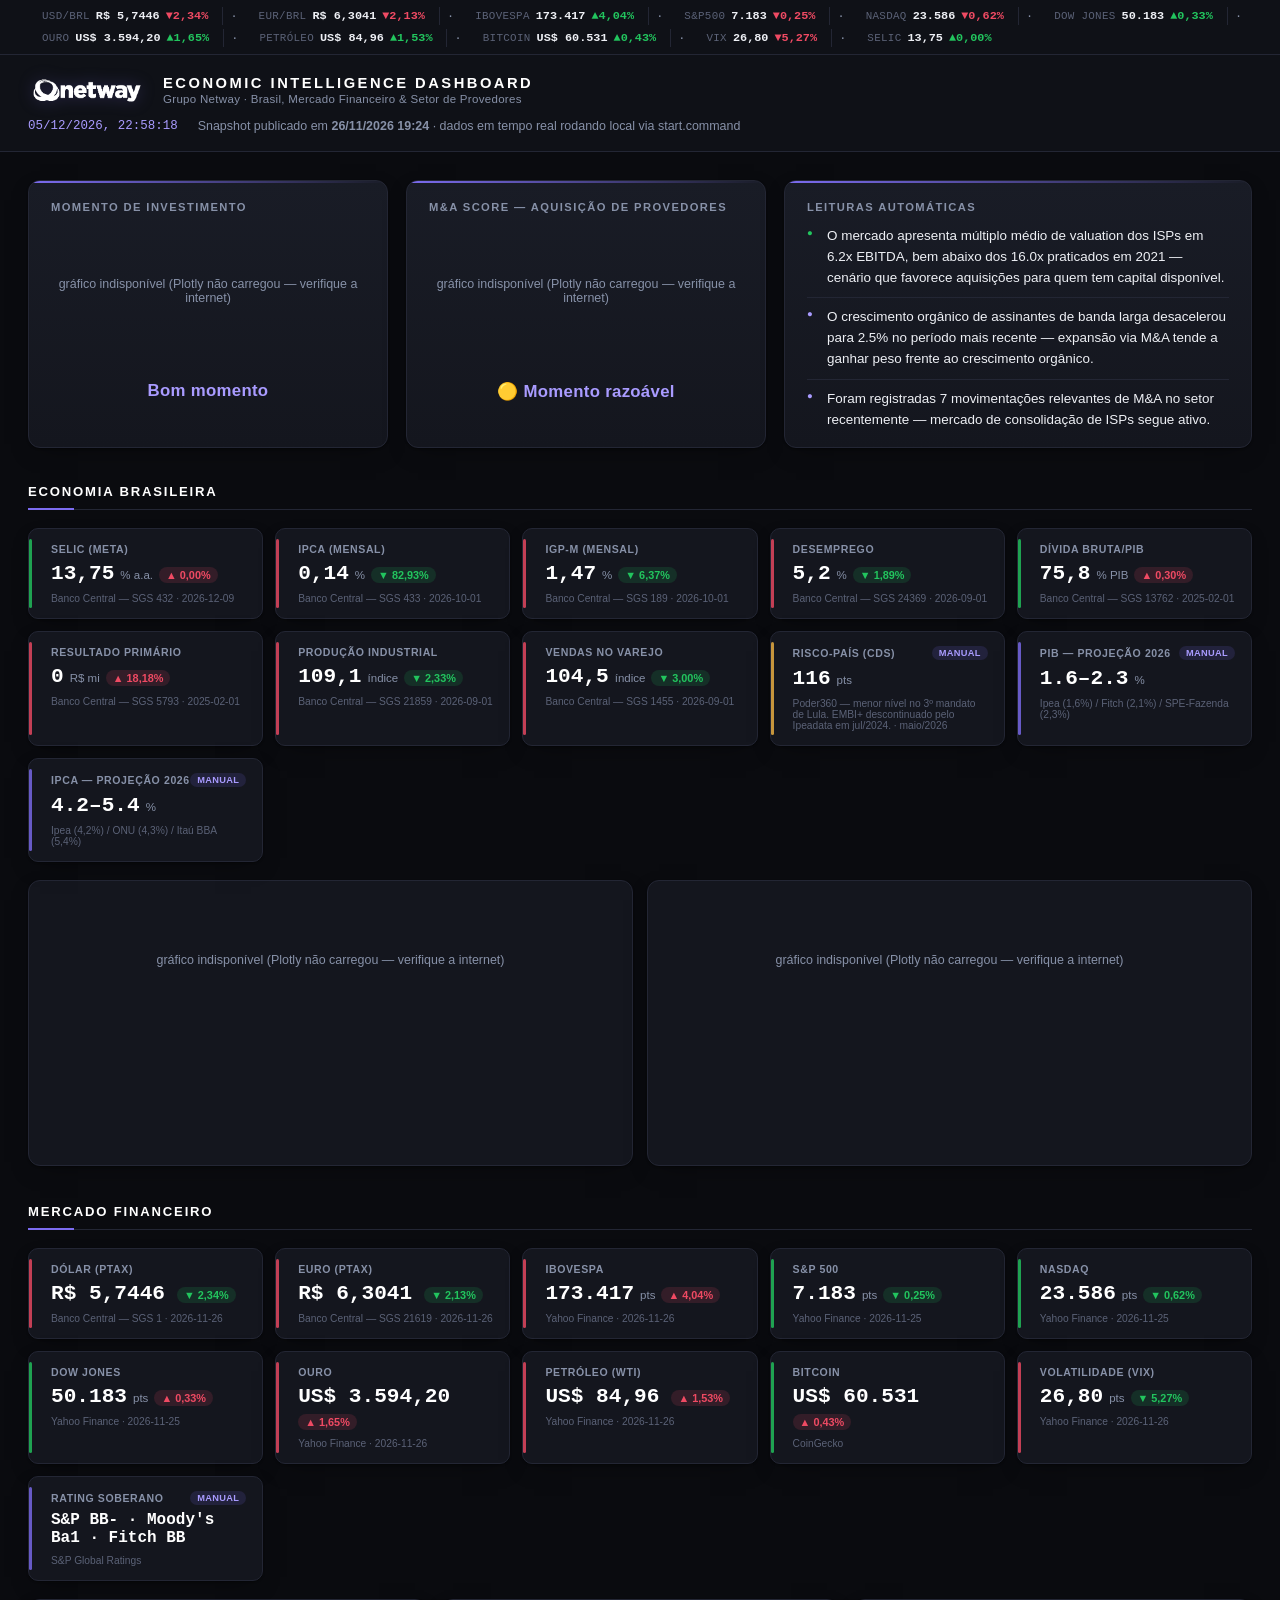
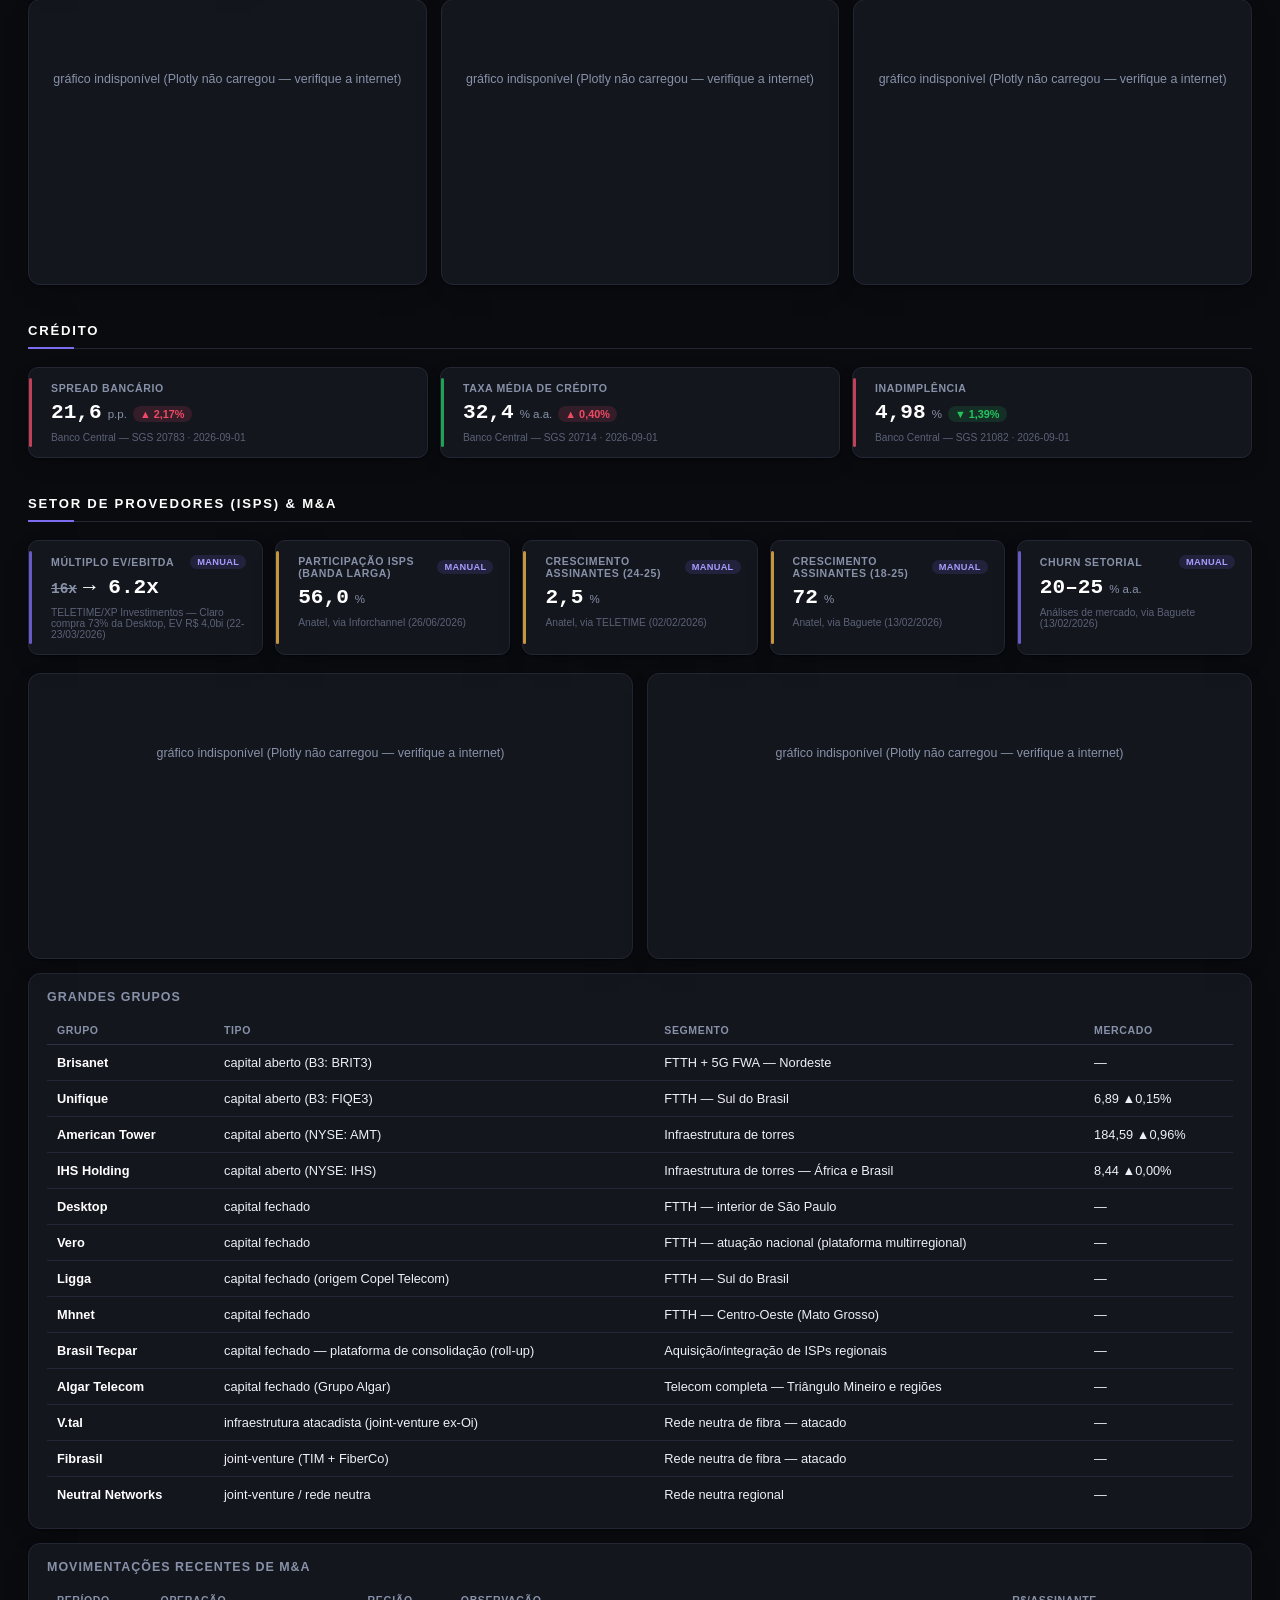
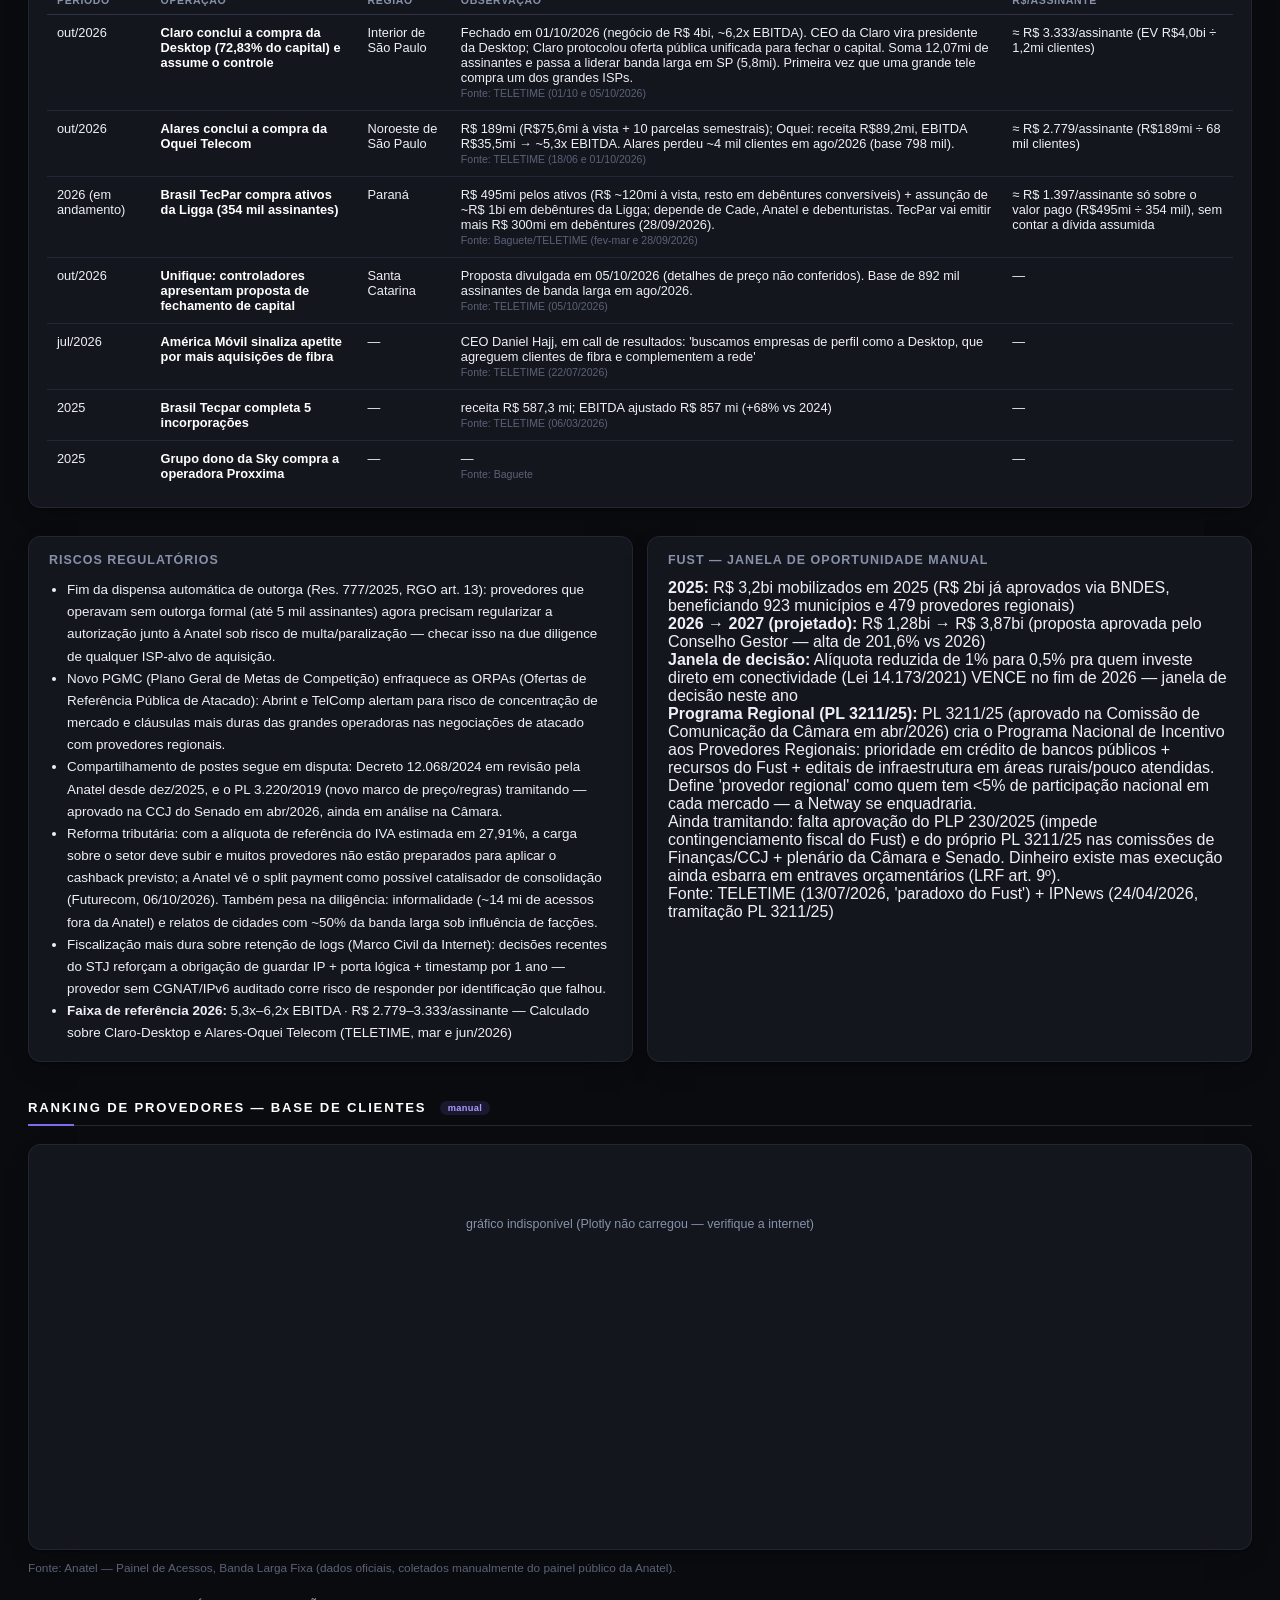
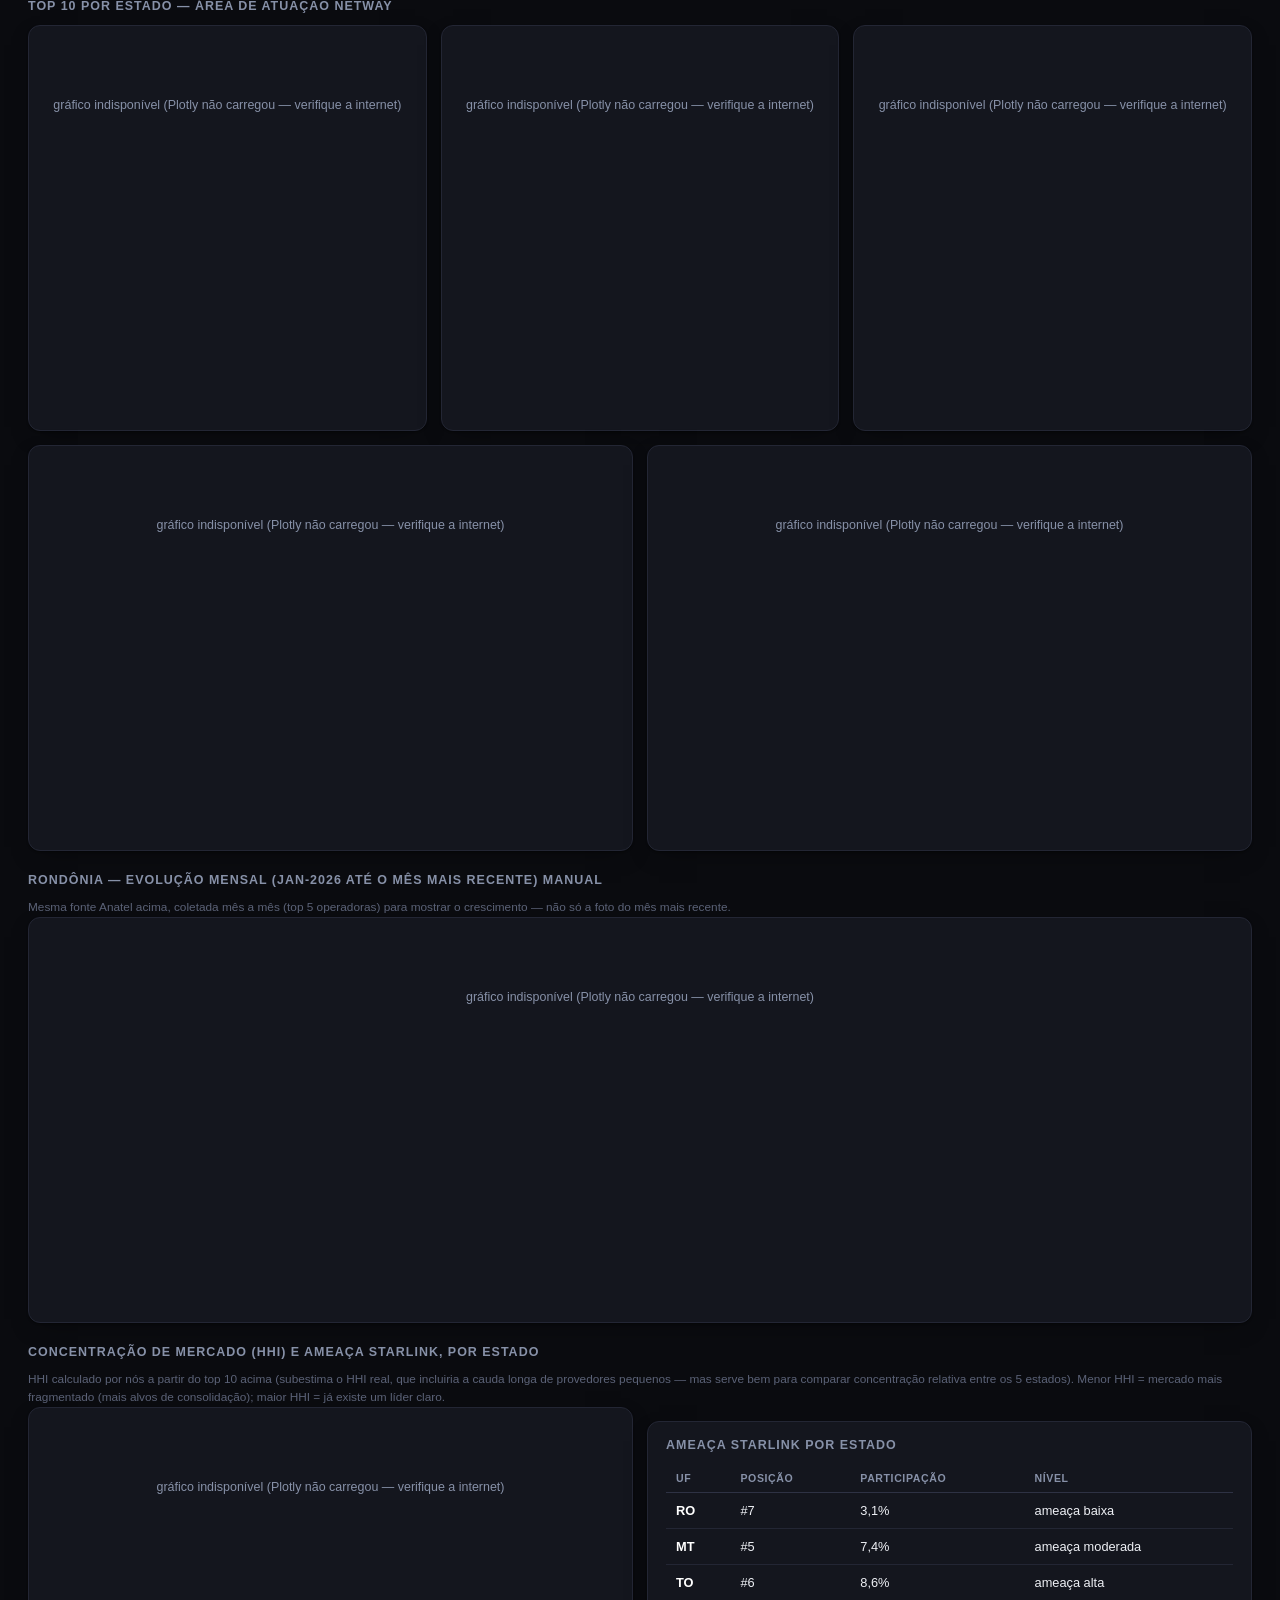
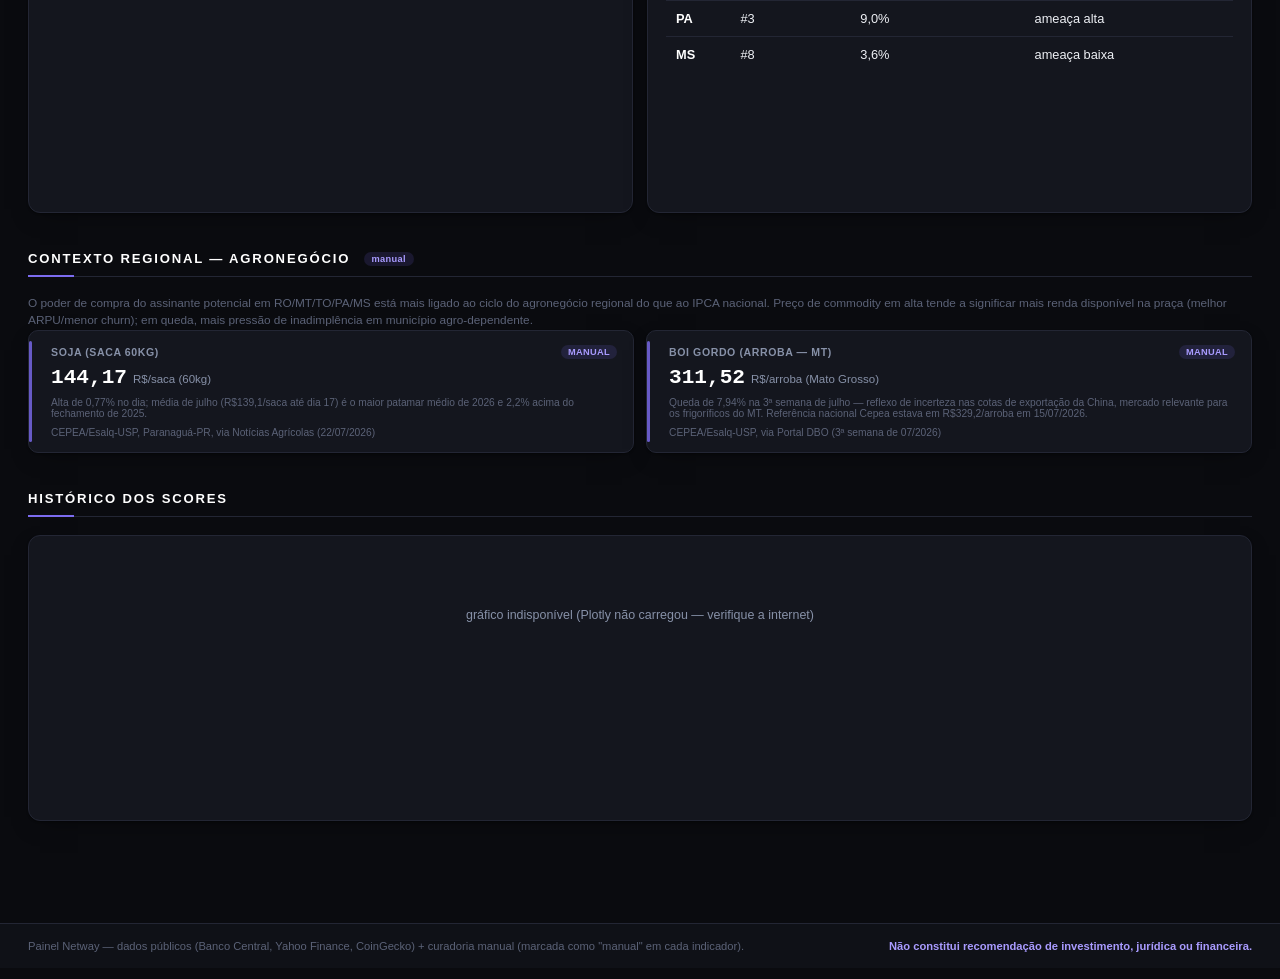
==== commit 13a4d384: "Atualização automática (GitHub Actions) — 26/11/2026 19:24 UTC" ====
--- a/index.html
+++ b/index.html
@@ -20,7 +20,7 @@
   </div>
   <div class="topbar-right">
     <span id="relogio" class="relogio">—</span>
-    <span class="intervalo">Snapshot publicado em <strong>25/11/2026 19:43</strong> · dados em tempo real rodando local via start.command</span>
+    <span class="intervalo">Snapshot publicado em <strong>26/11/2026 19:24</strong> · dados em tempo real rodando local via start.command</span>
   </div>
 </header>
 
@@ -149,7 +149,7 @@
 </footer>
 
 <script>
-window.DADOS_ESTATICOS = {"economia": {"selic_meta": {"chave": "selic_meta", "categoria": "economia", "valor": 13.75, "unidade": "% a.a.", "data_referencia": "2026-12-09", "variacao_dia": 0.0, "fonte": "Banco Central — SGS 432", "atualizacao": "automatica", "atualizado_em": "25/11/2026 19:42:55", "historico": [{"data": "2026-11-20", "valor": 13.75}, {"data": "2026-11-21", "valor": 13.75}, {"data": "2026-11-22", "valor": 13.75}, {"data": "2026-11-23", "valor": 13.75}, {"data": "2026-11-24", "valor": 13.75}, {"data": "2026-11-25", "valor": 13.75}, {"data": "2026-11-26", "valor": 13.75}, {"data": "2026-11-27", "valor": 13.75}, {"data": "2026-11-28", "valor": 13.75}, {"data": "2026-11-29", "valor": 13.75}, {"data": "2026-11-30", "valor": 13.75}, {"data": "2026-12-01", "valor": 13.75}, {"data": "2026-12-02", "valor": 13.75}, {"data": "2026-12-03", "valor": 13.75}, {"data": "2026-12-04", "valor": 13.75}, {"data": "2026-12-05", "valor": 13.75}, {"data": "2026-12-06", "valor": 13.75}, {"data": "2026-12-07", "valor": 13.75}, {"data": "2026-12-08", "valor": 13.75}, {"data": "2026-12-09", "valor": 13.75}]}, "ipca_mensal": {"chave": "ipca_mensal", "categoria": "economia", "valor": 0.14, "unidade": "%", "data_referencia": "2026-10-01", "variacao_dia": -82.93, "fonte": "Banco Central — SGS 433", "atualizacao": "automatica", "atualizado_em": "25/11/2026 19:42:57", "historico": [{"data": "2025-03-01", "valor": 0.56}, {"data": "2025-04-01", "valor": 0.43}, {"data": "2025-05-01", "valor": 0.26}, {"data": "2025-06-01", "valor": 0.24}, {"data": "2025-07-01", "valor": 0.26}, {"data": "2025-08-01", "valor": -0.11}, {"data": "2025-09-01", "valor": 0.48}, {"data": "2025-10-01", "valor": 0.09}, {"data": "2025-11-01", "valor": 0.18}, {"data": "2025-12-01", "valor": 0.33}, {"data": "2026-01-01", "valor": 0.33}, {"data": "2026-02-01", "valor": 0.7}, {"data": "2026-03-01", "valor": 0.88}, {"data": "2026-04-01", "valor": 0.67}, {"data": "2026-05-01", "valor": 0.58}, {"data": "2026-06-01", "valor": 0.16}, {"data": "2026-07-01", "valor": 0.07}, {"data": "2026-08-01", "valor": -0.32}, {"data": "2026-09-01", "valor": 0.82}, {"data": "2026-10-01", "valor": 0.14}]}, "igpm_mensal": {"chave": "igpm_mensal", "categoria": "economia", "valor": 1.47, "unidade": "%", "data_referencia": "2026-10-01", "variacao_dia": -6.37, "fonte": "Banco Central — SGS 189", "atualizacao": "automatica", "atualizado_em": "25/11/2026 19:42:59", "historico": [{"data": "2025-03-01", "valor": -0.34}, {"data": "2025-04-01", "valor": 0.24}, {"data": "2025-05-01", "valor": -0.49}, {"data": "2025-06-01", "valor": -1.67}, {"data": "2025-07-01", "valor": -0.77}, {"data": "2025-08-01", "valor": 0.36}, {"data": "2025-09-01", "valor": 0.42}, {"data": "2025-10-01", "valor": -0.36}, {"data": "2025-11-01", "valor": 0.27}, {"data": "2025-12-01", "valor": -0.01}, {"data": "2026-01-01", "valor": 0.41}, {"data": "2026-02-01", "valor": -0.73}, {"data": "2026-03-01", "valor": 0.52}, {"data": "2026-04-01", "valor": 2.73}, {"data": "2026-05-01", "valor": 0.84}, {"data": "2026-06-01", "valor": -0.5}, {"data": "2026-07-01", "valor": -1.16}, {"data": "2026-08-01", "valor": -0.22}, {"data": "2026-09-01", "valor": 1.57}, {"data": "2026-10-01", "valor": 1.47}]}, "desemprego": {"chave": "desemprego", "categoria": "economia", "valor": 5.2, "unidade": "%", "data_referencia": "2026-09-01", "variacao_dia": -1.89, "fonte": "Banco Central — SGS 24369", "atualizacao": "automatica", "atualizado_em": "25/11/2026 19:43:08", "historico": [{"data": "2025-02-01", "valor": 6.8}, {"data": "2025-03-01", "valor": 7.0}, {"data": "2025-04-01", "valor": 6.6}, {"data": "2025-05-01", "valor": 6.2}, {"data": "2025-06-01", "valor": 5.8}, {"data": "2025-07-01", "valor": 5.6}, {"data": "2025-08-01", "valor": 5.6}, {"data": "2025-09-01", "valor": 5.6}, {"data": "2025-10-01", "valor": 5.4}, {"data": "2025-11-01", "valor": 5.2}, {"data": "2025-12-01", "valor": 5.1}, {"data": "2026-01-01", "valor": 5.4}, {"data": "2026-02-01", "valor": 5.8}, {"data": "2026-03-01", "valor": 6.1}, {"data": "2026-04-01", "valor": 5.8}, {"data": "2026-05-01", "valor": 5.6}, {"data": "2026-06-01", "valor": 5.4}, {"data": "2026-07-01", "valor": 5.3}, {"data": "2026-08-01", "valor": 5.3}, {"data": "2026-09-01", "valor": 5.2}]}, "divida_bruta_pib": {"chave": "divida_bruta_pib", "categoria": "economia", "valor": 75.78, "unidade": "% PIB", "data_referencia": "2025-02-01", "variacao_dia": 0.3, "fonte": "Banco Central — SGS 13762", "atualizacao": "automatica", "atualizado_em": "25/11/2026 19:43:10", "historico": [{"data": "2026-09-01", "valor": 82.95}, {"data": "2026-08-01", "valor": 82.93}, {"data": "2026-07-01", "valor": 82.55}, {"data": "2026-06-01", "valor": 81.95}, {"data": "2026-05-01", "valor": 81.04}, {"data": "2026-04-01", "valor": 80.1}, {"data": "2026-03-01", "valor": 79.88}, {"data": "2026-02-01", "valor": 79.12}, {"data": "2026-01-01", "valor": 78.69}, {"data": "2025-12-01", "valor": 78.64}, {"data": "2025-11-01", "valor": 78.95}, {"data": "2025-10-01", "valor": 78.29}, {"data": "2025-09-01", "valor": 77.84}, {"data": "2025-08-01", "valor": 77.31}, {"data": "2025-07-01", "valor": 77.17}, {"data": "2025-06-01", "valor": 76.3}, {"data": "2025-05-01", "valor": 75.75}, {"data": "2025-04-01", "valor": 75.62}, {"data": "2025-03-01", "valor": 75.55}, {"data": "2025-02-01", "valor": 75.78}]}, "resultado_primario": {"chave": "resultado_primario", "categoria": "economia", "valor": 0.13, "unidade": "R$ milhões", "data_referencia": "2025-02-01", "variacao_dia": 18.18, "fonte": "Banco Central — SGS 5793", "atualizacao": "automatica", "atualizado_em": "25/11/2026 19:43:13", "historico": [{"data": "2026-09-01", "valor": 0.52}, {"data": "2026-08-01", "valor": 0.62}, {"data": "2026-07-01", "valor": 0.67}, {"data": "2026-06-01", "valor": 1.19}, {"data": "2026-05-01", "valor": 1.14}, {"data": "2026-04-01", "valor": 0.97}, {"data": "2026-03-01", "valor": 1.06}, {"data": "2026-02-01", "valor": 0.41}, {"data": "2026-01-01", "valor": 0.43}, {"data": "2025-12-01", "valor": 0.43}, {"data": "2025-11-01", "valor": 0.36}, {"data": "2025-10-01", "valor": 0.3}, {"data": "2025-09-01", "valor": 0.27}, {"data": "2025-08-01", "valor": 0.19}, {"data": "2025-07-01", "valor": 0.22}, {"data": "2025-06-01", "valor": -0.15}, {"data": "2025-05-01", "valor": -0.2}, {"data": "2025-04-01", "valor": 0.05}, {"data": "2025-03-01", "valor": 0.11}, {"data": "2025-02-01", "valor": 0.13}]}, "producao_industrial": {"chave": "producao_industrial", "categoria": "economia", "valor": 109.1, "unidade": "índice", "data_referencia": "2026-09-01", "variacao_dia": -2.33, "fonte": "Banco Central — SGS 21859", "atualizacao": "automatica", "atualizado_em": "25/11/2026 19:43:16", "historico": [{"data": "2025-02-01", "valor": 93.5}, {"data": "2025-03-01", "valor": 99.9}, {"data": "2025-04-01", "valor": 99.3}, {"data": "2025-05-01", "valor": 107.0}, {"data": "2025-06-01", "valor": 103.8}, {"data": "2025-07-01", "valor": 112.3}, {"data": "2025-08-01", "valor": 113.0}, {"data": "2025-09-01", "valor": 111.9}, {"data": "2025-10-01", "valor": 113.1}, {"data": "2025-11-01", "valor": 103.1}, {"data": "2025-12-01", "valor": 93.9}, {"data": "2026-01-01", "valor": 95.2}, {"data": "2026-02-01", "valor": 92.8}, {"data": "2026-03-01", "valor": 104.3}, {"data": "2026-04-01", "valor": 102.0}, {"data": "2026-05-01", "valor": 107.2}, {"data": "2026-06-01", "valor": 105.6}, {"data": "2026-07-01", "valor": 111.7}, {"data": "2026-08-01", "valor": 111.7}, {"data": "2026-09-01", "valor": 109.1}]}, "vendas_varejo": {"chave": "vendas_varejo", "categoria": "economia", "valor": 104.45, "unidade": "índice", "data_referencia": "2026-09-01", "variacao_dia": -3.0, "fonte": "Banco Central — SGS 1455", "atualizacao": "automatica", "atualizado_em": "25/11/2026 19:43:19", "historico": [{"data": "2025-12-01", "valor": 129.65}, {"data": "2026-01-01", "valor": 105.53}, {"data": "2026-02-01", "valor": 97.67}, {"data": "2026-03-01", "valor": 108.52}, {"data": "2026-04-01", "valor": 105.51}, {"data": "2026-05-01", "valor": 109.28}, {"data": "2026-06-01", "valor": 104.99}, {"data": "2026-07-01", "valor": 108.25}, {"data": "2026-08-01", "valor": 107.68}, {"data": "2026-09-01", "valor": 104.45}]}}, "mercado": {"dolar_ptax": {"chave": "dolar_ptax", "categoria": "mercado", "valor": 5.8825, "unidade": "R$", "data_referencia": "2026-11-25", "variacao_dia": 0.43, "fonte": "Banco Central — SGS 1", "atualizacao": "automatica", "atualizado_em": "25/11/2026 19:43:02", "historico": [{"data": "2026-10-27", "valor": 5.3346}, {"data": "2026-10-28", "valor": 5.342}, {"data": "2026-10-29", "valor": 5.3744}, {"data": "2026-10-30", "valor": 5.4212}, {"data": "2026-11-03", "valor": 5.4935}, {"data": "2026-11-04", "valor": 5.4778}, {"data": "2026-11-05", "valor": 5.4621}, {"data": "2026-11-06", "valor": 5.5013}, {"data": "2026-11-09", "valor": 5.5146}, {"data": "2026-11-10", "valor": 5.584}, {"data": "2026-11-11", "valor": 5.5606}, {"data": "2026-11-12", "valor": 5.6143}, {"data": "2026-11-13", "valor": 5.6518}, {"data": "2026-11-16", "valor": 5.7324}, {"data": "2026-11-17", "valor": 5.7851}, {"data": "2026-11-18", "valor": 5.8102}, {"data": "2026-11-19", "valor": 5.8889}, {"data": "2026-11-23", "valor": 5.9708}, {"data": "2026-11-24", "valor": 5.8573}, {"data": "2026-11-25", "valor": 5.8825}]}, "euro_ptax": {"chave": "euro_ptax", "categoria": "mercado", "valor": 6.4413, "unidade": "R$", "data_referencia": "2026-11-25", "variacao_dia": 0.24, "fonte": "Banco Central — SGS 21619", "atualizacao": "automatica", "atualizado_em": "25/11/2026 19:43:05", "historico": [{"data": "2026-10-27", "valor": 5.9449}, {"data": "2026-10-28", "valor": 5.9515}, {"data": "2026-10-29", "valor": 6.0}, {"data": "2026-10-30", "valor": 6.0522}, {"data": "2026-11-03", "valor": 6.15}, {"data": "2026-11-04", "valor": 6.1549}, {"data": "2026-11-05", "valor": 6.1323}, {"data": "2026-11-06", "valor": 6.1317}, {"data": "2026-11-09", "valor": 6.1741}, {"data": "2026-11-10", "valor": 6.2317}, {"data": "2026-11-11", "valor": 6.1706}, {"data": "2026-11-12", "valor": 6.2133}, {"data": "2026-11-13", "valor": 6.2334}, {"data": "2026-11-16", "valor": 6.3102}, {"data": "2026-11-17", "valor": 6.3659}, {"data": "2026-11-18", "valor": 6.372}, {"data": "2026-11-19", "valor": 6.4672}, {"data": "2026-11-23", "valor": 6.5076}, {"data": "2026-11-24", "valor": 6.426}, {"data": "2026-11-25", "valor": 6.4413}]}, "ibovespa": {"chave": "ibovespa", "categoria": "mercado", "valor": 167039.328125, "unidade": "pontos", "data_referencia": "2026-11-25", "variacao_dia": 1.8, "fonte": "Yahoo Finance", "atualizacao": "automatica", "atualizado_em": "25/11/2026 19:43:38", "historico": [{"data": "2026-06-05", "valor": 169019.0}, {"data": "2026-06-08", "valor": 168669.0}, {"data": "2026-06-09", "valor": 169813.0}, {"data": "2026-06-10", "valor": 168619.0}, {"data": "2026-06-11", "valor": 171497.0}, {"data": "2026-06-12", "valor": 171133.0}, {"data": "2026-06-15", "valor": 170415.0}, {"data": "2026-06-16", "valor": 169649.0}, {"data": "2026-06-17", "valor": 168454.0}, {"data": "2026-06-18", "valor": 168278.0}, {"data": "2026-06-19", "valor": 168576.0}, {"data": "2026-06-22", "valor": 170370.0}, {"data": "2026-06-23", "valor": 171259.0}, {"data": "2026-06-24", "valor": 170507.0}, {"data": "2026-06-25", "valor": 171990.0}, {"data": "2026-06-26", "valor": 173295.0}, {"data": "2026-06-29", "valor": 173205.0}, {"data": "2026-06-30", "valor": 172024.0}, {"data": "2026-07-01", "valor": 171689.0}, {"data": "2026-07-02", "valor": 172788.0}, {"data": "2026-07-03", "valor": 174266.0}, {"data": "2026-07-06", "valor": 172448.0}, {"data": "2026-07-07", "valor": 172021.0}, {"data": "2026-07-08", "valor": 170654.0}, {"data": "2026-07-09", "valor": 172742.0}, {"data": "2026-07-10", "valor": 177866.0}, {"data": "2026-07-13", "valor": 175739.0}, {"data": "2026-07-14", "valor": 176641.0}, {"data": "2026-07-15", "valor": 176011.0}, {"data": "2026-07-16", "valor": 173825.0}, {"data": "2026-07-17", "valor": 173714.0}, {"data": "2026-07-20", "valor": 173371.0}, {"data": "2026-07-21", "valor": 173326.0}, {"data": "2026-07-22", "valor": 177548.0}, {"data": "2026-07-23", "valor": 176724.0}, {"data": "2026-07-24", "valor": 174042.0}, {"data": "2026-07-27", "valor": 175335.0}, {"data": "2026-07-28", "valor": 176565.0}, {"data": "2026-07-29", "valor": 173885.0}, {"data": "2026-07-30", "valor": 177159.0}, {"data": "2026-07-31", "valor": 177999.0}, {"data": "2026-08-03", "valor": 178000.0}, {"data": "2026-08-04", "valor": 177895.0}, {"data": "2026-08-05", "valor": 177726.0}, {"data": "2026-08-06", "valor": 175546.0}, {"data": "2026-08-07", "valor": 172513.0}, {"data": "2026-08-10", "valor": 172180.0}, {"data": "2026-08-11", "valor": 167875.0}, {"data": "2026-08-12", "valor": 167491.0}, {"data": "2026-08-13", "valor": 167101.0}, {"data": "2026-08-14", "valor": 166934.0}, {"data": "2026-08-17", "valor": 166784.0}, {"data": "2026-08-18", "valor": 166335.0}, {"data": "2026-08-19", "valor": 167830.0}, {"data": "2026-08-20", "valor": 167927.0}, {"data": "2026-08-21", "valor": 171032.0}, {"data": "2026-08-24", "valor": 171907.0}, {"data": "2026-08-25", "valor": 174577.0}, {"data": "2026-08-26", "valor": 174586.0}, {"data": "2026-08-27", "valor": 175135.0}, {"data": "2026-08-28", "valor": 175665.0}, {"data": "2026-08-31", "valor": 177419.0}, {"data": "2026-09-01", "valor": 179723.0}, {"data": "2026-09-02", "valor": 185205.0}, {"data": "2026-09-03", "valor": 185188.0}, {"data": "2026-09-04", "valor": 185147.0}, {"data": "2026-09-08", "valor": 187367.0}, {"data": "2026-09-09", "valor": 185629.0}, {"data": "2026-09-10", "valor": 188269.0}, {"data": "2026-09-11", "valor": 187207.0}, {"data": "2026-09-14", "valor": 185501.0}, {"data": "2026-09-15", "valor": 186503.0}, {"data": "2026-09-16", "valor": 185548.0}, {"data": "2026-09-17", "valor": 185992.0}, {"data": "2026-09-18", "valor": 185229.0}, {"data": "2026-09-21", "valor": 186596.0}, {"data": "2026-09-22", "valor": 187423.0}, {"data": "2026-09-23", "valor": 185814.0}, {"data": "2026-09-24", "valor": 183966.0}, {"data": "2026-09-25", "valor": 183477.0}, {"data": "2026-09-28", "valor": 182991.0}, {"data": "2026-09-29", "valor": 183828.0}, {"data": "2026-09-30", "valor": 186340.0}, {"data": "2026-10-01", "valor": 187198.0}, {"data": "2026-10-02", "valor": 192115.0}, {"data": "2026-10-05", "valor": 206912.0}, {"data": "2026-10-06", "valor": 205835.0}, {"data": "2026-10-07", "valor": 204302.0}, {"data": "2026-10-08", "valor": 206220.0}, {"data": "2026-10-09", "valor": 209067.0}, {"data": "2026-10-13", "valor": 206888.0}, {"data": "2026-10-14", "valor": 206506.0}, {"data": "2026-10-15", "valor": 204324.0}, {"data": "2026-10-16", "valor": 205430.0}, {"data": "2026-10-19", "valor": 205079.0}, {"data": "2026-10-20", "valor": 208296.0}, {"data": "2026-10-21", "valor": 206495.0}, {"data": "2026-10-22", "valor": 204120.0}, {"data": "2026-10-23", "valor": 205083.0}, {"data": "2026-10-26", "valor": 176608.0}, {"data": "2026-10-27", "valor": 175710.0}, {"data": "2026-10-28", "valor": 171006.0}, {"data": "2026-10-29", "valor": 169186.0}, {"data": "2026-10-30", "valor": 167922.0}, {"data": "2026-11-03", "valor": 165529.0}, {"data": "2026-11-04", "valor": 167564.0}, {"data": "2026-11-05", "valor": 166192.0}, {"data": "2026-11-06", "valor": 168499.0}, {"data": "2026-11-09", "valor": 172236.0}, {"data": "2026-11-10", "valor": 171337.0}, {"data": "2026-11-11", "valor": 172060.0}, {"data": "2026-11-12", "valor": 171324.0}, {"data": "2026-11-13", "valor": 172458.0}, {"data": "2026-11-16", "valor": 169295.0}, {"data": "2026-11-17", "valor": 169817.0}, {"data": "2026-11-18", "valor": 167538.0}, {"data": "2026-11-19", "valor": 166376.0}, {"data": "2026-11-23", "valor": 164796.0}, {"data": "2026-11-24", "valor": 164090.0}, {"data": "2026-11-25", "valor": 167039.328125}]}, "sp500": {"chave": "sp500", "categoria": "mercado", "valor": 7181.169921875, "unidade": "pontos", "data_referencia": "2026-11-25", "variacao_dia": -0.28, "fonte": "Yahoo Finance", "atualizacao": "automatica", "atualizado_em": "25/11/2026 19:43:39", "historico": [{"data": "2026-06-08", "valor": 7405.72998046875}, {"data": "2026-06-09", "valor": 7386.64990234375}, {"data": "2026-06-10", "valor": 7266.990234375}, {"data": "2026-06-11", "valor": 7394.2998046875}, {"data": "2026-06-12", "valor": 7431.4599609375}, {"data": "2026-06-15", "valor": 7554.2900390625}, {"data": "2026-06-16", "valor": 7511.35009765625}, {"data": "2026-06-17", "valor": 7420.10009765625}, {"data": "2026-06-18", "valor": 7500.580078125}, {"data": "2026-06-22", "valor": 7472.7900390625}, {"data": "2026-06-23", "valor": 7365.4599609375}, {"data": "2026-06-24", "valor": 7358.22021484375}, {"data": "2026-06-25", "valor": 7357.490234375}, {"data": "2026-06-26", "valor": 7354.02001953125}, {"data": "2026-06-29", "valor": 7440.43017578125}, {"data": "2026-06-30", "valor": 7499.35986328125}, {"data": "2026-07-01", "valor": 7483.22998046875}, {"data": "2026-07-02", "valor": 7483.240234375}, {"data": "2026-07-06", "valor": 7537.43017578125}, {"data": "2026-07-07", "valor": 7503.85009765625}, {"data": "2026-07-08", "valor": 7482.7099609375}, {"data": "2026-07-09", "valor": 7543.64013671875}, {"data": "2026-07-10", "valor": 7575.39013671875}, {"data": "2026-07-13", "valor": 7515.33984375}, {"data": "2026-07-14", "valor": 7543.58984375}, {"data": "2026-07-15", "valor": 7572.39990234375}, {"data": "2026-07-16", "valor": 7533.77001953125}, {"data": "2026-07-17", "valor": 7457.68994140625}, {"data": "2026-07-20", "valor": 7443.27978515625}, {"data": "2026-07-21", "valor": 7509.2001953125}, {"data": "2026-07-22", "valor": 7498.9599609375}, {"data": "2026-07-23", "valor": 7408.2998046875}, {"data": "2026-07-24", "valor": 7411.97998046875}, {"data": "2026-07-27", "valor": 7413.18017578125}, {"data": "2026-07-28", "valor": 7428.77978515625}, {"data": "2026-07-29", "valor": 7316.14990234375}, {"data": "2026-07-30", "valor": 7437.6298828125}, {"data": "2026-07-31", "valor": 7489.72021484375}, {"data": "2026-08-03", "valor": 7600.5}, {"data": "2026-08-04", "valor": 7736.52001953125}, {"data": "2026-08-05", "valor": 7723.5498046875}, {"data": "2026-08-06", "valor": 7709.9599609375}, {"data": "2026-08-07", "valor": 7757.64013671875}, {"data": "2026-08-10", "valor": 7753.10986328125}, {"data": "2026-08-11", "valor": 7728.2001953125}, {"data": "2026-08-12", "valor": 7748.5}, {"data": "2026-08-13", "valor": 7798.990234375}, {"data": "2026-08-14", "valor": 7785.759765625}, {"data": "2026-08-17", "valor": 7745.06005859375}, {"data": "2026-08-18", "valor": 7691.759765625}, {"data": "2026-08-19", "valor": 7707.97998046875}, {"data": "2026-08-20", "valor": 7641.16015625}, {"data": "2026-08-21", "valor": 7674.3701171875}, {"data": "2026-08-24", "valor": 7652.85986328125}, {"data": "2026-08-25", "valor": 7677.27978515625}, {"data": "2026-08-26", "valor": 7675.7001953125}, {"data": "2026-08-27", "valor": 7730.990234375}, {"data": "2026-08-28", "valor": 7711.759765625}, {"data": "2026-08-31", "valor": 7686.14013671875}, {"data": "2026-09-01", "valor": 7631.47021484375}, {"data": "2026-09-02", "valor": 7666.60009765625}, {"data": "2026-09-03", "valor": 7747.7099609375}, {"data": "2026-09-04", "valor": 7718.60009765625}, {"data": "2026-09-08", "valor": 7673.52001953125}, {"data": "2026-09-09", "valor": 7636.35986328125}, {"data": "2026-09-10", "valor": 7591.7001953125}, {"data": "2026-09-11", "valor": 7656.97998046875}, {"data": "2026-09-14", "valor": 7619.97998046875}, {"data": "2026-09-15", "valor": 7585.72998046875}, {"data": "2026-09-16", "valor": 7551.81005859375}, {"data": "2026-09-17", "valor": 7637.759765625}, {"data": "2026-09-18", "valor": 7650.5}, {"data": "2026-09-21", "valor": 7764.7001953125}, {"data": "2026-09-22", "valor": 7764.64013671875}, {"data": "2026-09-23", "valor": 7706.02978515625}, {"data": "2026-09-24", "valor": 7704.1298828125}, {"data": "2026-09-25", "valor": 7743.41015625}, {"data": "2026-09-28", "valor": 7683.68994140625}, {"data": "2026-09-29", "valor": 7670.83984375}, {"data": "2026-09-30", "valor": 7651.5400390625}, {"data": "2026-10-01", "valor": 7666.4501953125}, {"data": "2026-10-02", "valor": 7722.72021484375}, {"data": "2026-10-05", "valor": 7773.9501953125}, {"data": "2026-10-06", "valor": 7818.93017578125}, {"data": "2026-10-07", "valor": 7801.77001953125}, {"data": "2026-10-08", "valor": 7765.35986328125}, {"data": "2026-10-09", "valor": 7811.5400390625}, {"data": "2026-10-12", "valor": 7807.240234375}, {"data": "2026-10-13", "valor": 7805.4501953125}, {"data": "2026-10-14", "valor": 7718.93994140625}, {"data": "2026-10-15", "valor": 7744.06005859375}, {"data": "2026-10-16", "valor": 7659.43994140625}, {"data": "2026-10-19", "valor": 7690.72998046875}, {"data": "2026-10-20", "valor": 7712.56982421875}, {"data": "2026-10-21", "valor": 7757.169921875}, {"data": "2026-10-22", "valor": 7663.43017578125}, {"data": "2026-10-23", "valor": 7623.68017578125}, {"data": "2026-10-26", "valor": 7676.77001953125}, {"data": "2026-10-27", "valor": 7722.60009765625}, {"data": "2026-10-28", "valor": 7743.97998046875}, {"data": "2026-10-29", "valor": 7720.39013671875}, {"data": "2026-10-30", "valor": 7580.06982421875}, {"data": "2026-11-02", "valor": 7541.39990234375}, {"data": "2026-11-03", "valor": 7568.919921875}, {"data": "2026-11-04", "valor": 7688.6201171875}, {"data": "2026-11-05", "valor": 7353.72998046875}, {"data": "2026-11-06", "valor": 7376.85986328125}, {"data": "2026-11-09", "valor": 7549.93994140625}, {"data": "2026-11-10", "valor": 7520.93017578125}, {"data": "2026-11-11", "valor": 7619.3798828125}, {"data": "2026-11-12", "valor": 7592.39990234375}, {"data": "2026-11-13", "valor": 7561.669921875}, {"data": "2026-11-16", "valor": 7416.58984375}, {"data": "2026-11-17", "valor": 7340.52978515625}, {"data": "2026-11-18", "valor": 7323.6298828125}, {"data": "2026-11-19", "valor": 7175.830078125}, {"data": "2026-11-20", "valor": 6910.39013671875}, {"data": "2026-11-23", "valor": 7237.169921875}, {"data": "2026-11-24", "valor": 7201.08984375}, {"data": "2026-11-25", "valor": 7181.169921875}]}, "nasdaq": {"chave": "nasdaq", "categoria": "mercado", "valor": 23571.3125, "unidade": "pontos", "data_referencia": "2026-11-25", "variacao_dia": -0.68, "fonte": "Yahoo Finance", "atualizacao": "automatica", "atualizado_em": "25/11/2026 19:43:39", "historico": [{"data": "2026-06-08", "valor": 25929.66015625}, {"data": "2026-06-09", "valor": 25678.8203125}, {"data": "2026-06-10", "valor": 25169.5}, {"data": "2026-06-11", "valor": 25809.66015625}, {"data": "2026-06-12", "valor": 25888.83984375}, {"data": "2026-06-15", "valor": 26683.939453125}, {"data": "2026-06-16", "valor": 26376.33984375}, {"data": "2026-06-17", "valor": 26021.66015625}, {"data": "2026-06-18", "valor": 26517.9296875}, {"data": "2026-06-22", "valor": 26166.599609375}, {"data": "2026-06-23", "valor": 25587.0390625}, {"data": "2026-06-24", "valor": 25476.640625}, {"data": "2026-06-25", "valor": 25358.599609375}, {"data": "2026-06-26", "valor": 25297.619140625}, {"data": "2026-06-29", "valor": 25820.140625}, {"data": "2026-06-30", "valor": 26213.720703125}, {"data": "2026-07-01", "valor": 26040.029296875}, {"data": "2026-07-02", "valor": 25832.669921875}, {"data": "2026-07-06", "valor": 26121.16015625}, {"data": "2026-07-07", "valor": 25818.689453125}, {"data": "2026-07-08", "valor": 25870.650390625}, {"data": "2026-07-09", "valor": 26206.890625}, {"data": "2026-07-10", "valor": 26281.609375}, {"data": "2026-07-13", "valor": 25873.1796875}, {"data": "2026-07-14", "valor": 26107.009765625}, {"data": "2026-07-15", "valor": 26269.23046875}, {"data": "2026-07-16", "valor": 25881.94921875}, {"data": "2026-07-17", "valor": 25520.240234375}, {"data": "2026-07-20", "valor": 25508.0703125}, {"data": "2026-07-21", "valor": 25837.2109375}, {"data": "2026-07-22", "valor": 25690.900390625}, {"data": "2026-07-23", "valor": 25137.689453125}, {"data": "2026-07-24", "valor": 24975.8203125}, {"data": "2026-07-27", "valor": 24932.080078125}, {"data": "2026-07-28", "valor": 24876.91015625}, {"data": "2026-07-29", "valor": 24442.939453125}, {"data": "2026-07-30", "valor": 25122.1796875}, {"data": "2026-07-31", "valor": 25373.849609375}, {"data": "2026-08-03", "valor": 25913.900390625}, {"data": "2026-08-04", "valor": 26584.990234375}, {"data": "2026-08-05", "valor": 26363.439453125}, {"data": "2026-08-06", "valor": 26348.349609375}, {"data": "2026-08-07", "valor": 26690.619140625}, {"data": "2026-08-10", "valor": 26605.359375}, {"data": "2026-08-11", "valor": 26445.44921875}, {"data": "2026-08-12", "valor": 26588.490234375}, {"data": "2026-08-13", "valor": 26803.029296875}, {"data": "2026-08-14", "valor": 26729.16015625}, {"data": "2026-08-17", "valor": 26644.91015625}, {"data": "2026-08-18", "valor": 26289.7109375}, {"data": "2026-08-19", "valor": 26331.08984375}, {"data": "2026-08-20", "valor": 26067.169921875}, {"data": "2026-08-21", "valor": 26180.4609375}, {"data": "2026-08-24", "valor": 25980.189453125}, {"data": "2026-08-25", "valor": 26151.30078125}, {"data": "2026-08-26", "valor": 26130.19921875}, {"data": "2026-08-27", "valor": 26541.349609375}, {"data": "2026-08-28", "valor": 26402.419921875}, {"data": "2026-08-31", "valor": 26370.890625}, {"data": "2026-09-01", "valor": 26099.76953125}, {"data": "2026-09-02", "valor": 26217.830078125}, {"data": "2026-09-03", "valor": 26584.060546875}, {"data": "2026-09-04", "valor": 26506.990234375}, {"data": "2026-09-08", "valor": 26421.41015625}, {"data": "2026-09-09", "valor": 26253.33984375}, {"data": "2026-09-10", "valor": 26081.720703125}, {"data": "2026-09-11", "valor": 26333.0390625}, {"data": "2026-09-14", "valor": 26186.41015625}, {"data": "2026-09-15", "valor": 25981.5703125}, {"data": "2026-09-16", "valor": 25978.4296875}, {"data": "2026-09-17", "valor": 26418.30078125}, {"data": "2026-09-18", "valor": 26522.5390625}, {"data": "2026-09-21", "valor": 27122.08984375}, {"data": "2026-09-22", "valor": 27244.279296875}, {"data": "2026-09-23", "valor": 26936.0390625}, {"data": "2026-09-24", "valor": 26939.369140625}, {"data": "2026-09-25", "valor": 27068.720703125}, {"data": "2026-09-28", "valor": 26820.380859375}, {"data": "2026-09-29", "valor": 26797.5390625}, {"data": "2026-09-30", "valor": 26861.060546875}, {"data": "2026-10-01", "valor": 26871.599609375}, {"data": "2026-10-02", "valor": 27190.859375}, {"data": "2026-10-05", "valor": 27477.310546875}, {"data": "2026-10-06", "valor": 27599.7890625}, {"data": "2026-10-07", "valor": 27538.689453125}, {"data": "2026-10-08", "valor": 27193.33984375}, {"data": "2026-10-09", "valor": 27366.169921875}, {"data": "2026-10-12", "valor": 27245.900390625}, {"data": "2026-10-13", "valor": 27204.380859375}, {"data": "2026-10-14", "valor": 26692.869140625}, {"data": "2026-10-15", "valor": 26713.029296875}, {"data": "2026-10-16", "valor": 26140.029296875}, {"data": "2026-10-19", "valor": 26430.890625}, {"data": "2026-10-20", "valor": 26424.8203125}, {"data": "2026-10-21", "valor": 26702.859375}, {"data": "2026-10-22", "valor": 26008.859375}, {"data": "2026-10-23", "valor": 25955.33984375}, {"data": "2026-10-26", "valor": 26169.380859375}, {"data": "2026-10-27", "valor": 26477.810546875}, {"data": "2026-10-28", "valor": 26549.849609375}, {"data": "2026-10-29", "valor": 26184.720703125}, {"data": "2026-10-30", "valor": 25437.0}, {"data": "2026-11-02", "valor": 25164.310546875}, {"data": "2026-11-03", "valor": 25372.009765625}, {"data": "2026-11-04", "valor": 25736.509765625}, {"data": "2026-11-05", "valor": 24315.0}, {"data": "2026-11-06", "valor": 24579.4296875}, {"data": "2026-11-09", "valor": 25253.140625}, {"data": "2026-11-10", "valor": 25065.869140625}, {"data": "2026-11-11", "valor": 25466.189453125}, {"data": "2026-11-12", "valor": 25366.08984375}, {"data": "2026-11-13", "valor": 25136.26953125}, {"data": "2026-11-16", "valor": 24509.759765625}, {"data": "2026-11-17", "valor": 24328.380859375}, {"data": "2026-11-18", "valor": 24429.880859375}, {"data": "2026-11-19", "valor": 23879.19921875}, {"data": "2026-11-20", "valor": 22617.73046875}, {"data": "2026-11-23", "valor": 24089.560546875}, {"data": "2026-11-24", "valor": 23733.5390625}, {"data": "2026-11-25", "valor": 23571.3125}]}, "dow_jones": {"chave": "dow_jones", "categoria": "mercado", "valor": 50261.640625, "unidade": "pontos", "data_referencia": "2026-11-25", "variacao_dia": 0.49, "fonte": "Yahoo Finance", "atualizacao": "automatica", "atualizado_em": "25/11/2026 19:43:39", "historico": [{"data": "2026-06-08", "valor": 50786.01171875}, {"data": "2026-06-09", "valor": 50872.109375}, {"data": "2026-06-10", "valor": 49918.78125}, {"data": "2026-06-11", "valor": 50848.75}, {"data": "2026-06-12", "valor": 51202.26171875}, {"data": "2026-06-15", "valor": 51671.03125}, {"data": "2026-06-16", "valor": 51999.671875}, {"data": "2026-06-17", "valor": 51492.55078125}, {"data": "2026-06-18", "valor": 51564.69921875}, {"data": "2026-06-22", "valor": 51712.7109375}, {"data": "2026-06-23", "valor": 51666.83984375}, {"data": "2026-06-24", "valor": 51848.8984375}, {"data": "2026-06-25", "valor": 51920.62109375}, {"data": "2026-06-26", "valor": 51876.109375}, {"data": "2026-06-29", "valor": 52182.73828125}, {"data": "2026-06-30", "valor": 52319.19921875}, {"data": "2026-07-01", "valor": 52305.23828125}, {"data": "2026-07-02", "valor": 52900.0703125}, {"data": "2026-07-06", "valor": 53055.91015625}, {"data": "2026-07-07", "valor": 52925.1484375}, {"data": "2026-07-08", "valor": 52348.390625}, {"data": "2026-07-09", "valor": 52487.41015625}, {"data": "2026-07-10", "valor": 52637.01171875}, {"data": "2026-07-13", "valor": 52498.640625}, {"data": "2026-07-14", "valor": 52508.26953125}, {"data": "2026-07-15", "valor": 52658.640625}, {"data": "2026-07-16", "valor": 52552.96875}, {"data": "2026-07-17", "valor": 52146.421875}, {"data": "2026-07-20", "valor": 51839.26171875}, {"data": "2026-07-21", "valor": 52224.640625}, {"data": "2026-07-22", "valor": 52218.578125}, {"data": "2026-07-23", "valor": 51711.6484375}, {"data": "2026-07-24", "valor": 51947.25}, {"data": "2026-07-27", "valor": 52210.078125}, {"data": "2026-07-28", "valor": 52747.3203125}, {"data": "2026-07-29", "valor": 51594.140625}, {"data": "2026-07-30", "valor": 52208.05859375}, {"data": "2026-07-31", "valor": 52485.03125}, {"data": "2026-08-03", "valor": 53178.41015625}, {"data": "2026-08-04", "valor": 54085.87890625}, {"data": "2026-08-05", "valor": 54349.12109375}, {"data": "2026-08-06", "valor": 53885.1015625}, {"data": "2026-08-07", "valor": 54036.9296875}, {"data": "2026-08-10", "valor": 53975.98046875}, {"data": "2026-08-11", "valor": 53791.8515625}, {"data": "2026-08-12", "valor": 53770.26953125}, {"data": "2026-08-13", "valor": 53839.98828125}, {"data": "2026-08-14", "valor": 53732.41015625}, {"data": "2026-08-17", "valor": 53459.78125}, {"data": "2026-08-18", "valor": 53343.3984375}, {"data": "2026-08-19", "valor": 53463.05078125}, {"data": "2026-08-20", "valor": 52759.2109375}, {"data": "2026-08-21", "valor": 53277.01171875}, {"data": "2026-08-24", "valor": 53417.16015625}, {"data": "2026-08-25", "valor": 53577.3984375}, {"data": "2026-08-26", "valor": 53463.87890625}, {"data": "2026-08-27", "valor": 53569.44140625}, {"data": "2026-08-28", "valor": 53559.98828125}, {"data": "2026-08-31", "valor": 53185.8984375}, {"data": "2026-09-01", "valor": 52766.87890625}, {"data": "2026-09-02", "valor": 53061.94921875}, {"data": "2026-09-03", "valor": 53686.109375}, {"data": "2026-09-04", "valor": 53414.25}, {"data": "2026-09-08", "valor": 52786.0703125}, {"data": "2026-09-09", "valor": 52380.66015625}, {"data": "2026-09-10", "valor": 52064.1015625}, {"data": "2026-09-11", "valor": 52573.2890625}, {"data": "2026-09-14", "valor": 52421.19921875}, {"data": "2026-09-15", "valor": 52093.109375}, {"data": "2026-09-16", "valor": 51461.8984375}, {"data": "2026-09-17", "valor": 51778.0390625}, {"data": "2026-09-18", "valor": 51682.640625}, {"data": "2026-09-21", "valor": 52048.828125}, {"data": "2026-09-22", "valor": 51863.69140625}, {"data": "2026-09-23", "valor": 51511.58984375}, {"data": "2026-09-24", "valor": 51349.98046875}, {"data": "2026-09-25", "valor": 51828.62109375}, {"data": "2026-09-28", "valor": 51481.51171875}, {"data": "2026-09-29", "valor": 51349.921875}, {"data": "2026-09-30", "valor": 50906.05078125}, {"data": "2026-10-01", "valor": 50926.55859375}, {"data": "2026-10-02", "valor": 51176.9609375}, {"data": "2026-10-05", "valor": 51267.8984375}, {"data": "2026-10-06", "valor": 51521.28125}, {"data": "2026-10-07", "valor": 51179.87109375}, {"data": "2026-10-08", "valor": 51231.640625}, {"data": "2026-10-09", "valor": 51654.94921875}, {"data": "2026-10-12", "valor": 51850.55078125}, {"data": "2026-10-13", "valor": 51670.1015625}, {"data": "2026-10-14", "valor": 51621.48046875}, {"data": "2026-10-15", "valor": 52177.69140625}, {"data": "2026-10-16", "valor": 52002.41015625}, {"data": "2026-10-19", "valor": 51966.03125}, {"data": "2026-10-20", "valor": 52495.87890625}, {"data": "2026-10-21", "valor": 52856.08984375}, {"data": "2026-10-22", "valor": 52867.98046875}, {"data": "2026-10-23", "valor": 52215.16015625}, {"data": "2026-10-26", "valor": 52361.578125}, {"data": "2026-10-27", "valor": 52377.5703125}, {"data": "2026-10-28", "valor": 52475.1015625}, {"data": "2026-10-29", "valor": 52342.55859375}, {"data": "2026-10-30", "valor": 51770.30859375}, {"data": "2026-11-02", "valor": 51983.98046875}, {"data": "2026-11-03", "valor": 51786.71875}, {"data": "2026-11-04", "valor": 53356.12109375}, {"data": "2026-11-05", "valor": 51523.05859375}, {"data": "2026-11-06", "valor": 51285.73046875}, {"data": "2026-11-09", "valor": 52389.75}, {"data": "2026-11-10", "valor": 52231.890625}, {"data": "2026-11-11", "valor": 52486.48828125}, {"data": "2026-11-12", "valor": 52297.08984375}, {"data": "2026-11-13", "valor": 52347.55078125}, {"data": "2026-11-16", "valor": 51608.171875}, {"data": "2026-11-17", "valor": 50759.421875}, {"data": "2026-11-18", "valor": 50198.171875}, {"data": "2026-11-19", "valor": 49097.05859375}, {"data": "2026-11-20", "valor": 48147.328125}, {"data": "2026-11-23", "valor": 49595.30859375}, {"data": "2026-11-24", "valor": 50018.69921875}, {"data": "2026-11-25", "valor": 50261.640625}]}, "ouro": {"chave": "ouro", "categoria": "mercado", "valor": 3576.39990234375, "unidade": "US$/oz", "data_referencia": "2026-11-25", "variacao_dia": 0.41, "fonte": "Yahoo Finance", "atualizacao": "automatica", "atualizado_em": "25/11/2026 19:43:39", "historico": [{"data": "2026-06-08", "valor": 4363.39990234375}, {"data": "2026-06-09", "valor": 4286.39990234375}, {"data": "2026-06-10", "valor": 4133.2998046875}, {"data": "2026-06-11", "valor": 4114.0}, {"data": "2026-06-12", "valor": 4238.7998046875}, {"data": "2026-06-15", "valor": 4351.60009765625}, {"data": "2026-06-16", "valor": 4354.39990234375}, {"data": "2026-06-17", "valor": 4381.39990234375}, {"data": "2026-06-18", "valor": 4245.89990234375}, {"data": "2026-06-22", "valor": 4202.7001953125}, {"data": "2026-06-23", "valor": 4149.39990234375}, {"data": "2026-06-24", "valor": 4008.800048828125}, {"data": "2026-06-25", "valor": 4047.60009765625}, {"data": "2026-06-26", "valor": 4096.2998046875}, {"data": "2026-06-29", "valor": 4038.89990234375}, {"data": "2026-06-30", "valor": 4038.5}, {"data": "2026-07-01", "valor": 4082.39990234375}, {"data": "2026-07-02", "valor": 4125.7001953125}, {"data": "2026-07-06", "valor": 4167.5}, {"data": "2026-07-07", "valor": 4157.39990234375}, {"data": "2026-07-08", "valor": 4082.39990234375}, {"data": "2026-07-09", "valor": 4140.7998046875}, {"data": "2026-07-10", "valor": 4113.7001953125}, {"data": "2026-07-13", "valor": 4005.699951171875}, {"data": "2026-07-14", "valor": 4069.699951171875}, {"data": "2026-07-15", "valor": 4051.800048828125}, {"data": "2026-07-16", "valor": 3992.10009765625}, {"data": "2026-07-17", "valor": 4018.800048828125}, {"data": "2026-07-20", "valor": 4015.89990234375}, {"data": "2026-07-21", "valor": 4076.39990234375}, {"data": "2026-07-22", "valor": 4151.89990234375}, {"data": "2026-07-23", "valor": 4050.199951171875}, {"data": "2026-07-24", "valor": 4070.800048828125}, {"data": "2026-07-27", "valor": 4077.0}, {"data": "2026-07-28", "valor": 4038.699951171875}, {"data": "2026-07-29", "valor": 4036.300048828125}, {"data": "2026-07-30", "valor": 4100.10009765625}, {"data": "2026-07-31", "valor": 4107.0}, {"data": "2026-08-03", "valor": 4090.5}, {"data": "2026-08-04", "valor": 4152.60009765625}, {"data": "2026-08-05", "valor": 4305.2001953125}, {"data": "2026-08-06", "valor": 4299.60009765625}, {"data": "2026-08-07", "valor": 4399.7001953125}, {"data": "2026-08-10", "valor": 4419.7001953125}, {"data": "2026-08-11", "valor": 4441.10009765625}, {"data": "2026-08-12", "valor": 4467.5}, {"data": "2026-08-13", "valor": 4420.39990234375}, {"data": "2026-08-14", "valor": 4437.2998046875}, {"data": "2026-08-17", "valor": 4473.7001953125}, {"data": "2026-08-18", "valor": 4420.60009765625}, {"data": "2026-08-19", "valor": 4545.2998046875}, {"data": "2026-08-20", "valor": 4571.39990234375}, {"data": "2026-08-21", "valor": 4680.60009765625}, {"data": "2026-08-24", "valor": 4697.7998046875}, {"data": "2026-08-25", "valor": 4694.5}, {"data": "2026-08-26", "valor": 4653.2998046875}, {"data": "2026-08-27", "valor": 4664.0}, {"data": "2026-08-28", "valor": 4529.89990234375}, {"data": "2026-08-31", "valor": 4481.5}, {"data": "2026-09-01", "valor": 4396.39990234375}, {"data": "2026-09-02", "valor": 4414.60009765625}, {"data": "2026-09-03", "valor": 4539.89990234375}, {"data": "2026-09-04", "valor": 4476.60009765625}, {"data": "2026-09-08", "valor": 4439.0}, {"data": "2026-09-09", "valor": 4460.7001953125}, {"data": "2026-09-10", "valor": 4407.2998046875}, {"data": "2026-09-11", "valor": 4408.89990234375}, {"data": "2026-09-14", "valor": 4351.89990234375}, {"data": "2026-09-15", "valor": 4332.7998046875}, {"data": "2026-09-16", "valor": 4387.5}, {"data": "2026-09-17", "valor": 4399.7001953125}, {"data": "2026-09-18", "valor": 4424.89990234375}, {"data": "2026-09-21", "valor": 4383.89990234375}, {"data": "2026-09-22", "valor": 4376.39990234375}, {"data": "2026-09-23", "valor": 4318.39990234375}, {"data": "2026-09-24", "valor": 4298.0}, {"data": "2026-09-25", "valor": 4321.2001953125}, {"data": "2026-09-28", "valor": 4168.39990234375}, {"data": "2026-09-29", "valor": 4179.7001953125}, {"data": "2026-09-30", "valor": 4186.7001953125}, {"data": "2026-10-01", "valor": 4202.2998046875}, {"data": "2026-10-02", "valor": 4162.2998046875}, {"data": "2026-10-05", "valor": 4156.7998046875}, {"data": "2026-10-06", "valor": 4187.10009765625}, {"data": "2026-10-07", "valor": 4140.7001953125}, {"data": "2026-10-08", "valor": 4157.0}, {"data": "2026-10-09", "valor": 4216.2998046875}, {"data": "2026-10-12", "valor": 4190.60009765625}, {"data": "2026-10-13", "valor": 4177.2998046875}, {"data": "2026-10-14", "valor": 4107.89990234375}, {"data": "2026-10-15", "valor": 4170.10009765625}, {"data": "2026-10-16", "valor": 4181.10009765625}, {"data": "2026-10-19", "valor": 4160.10009765625}, {"data": "2026-10-20", "valor": 4142.60009765625}, {"data": "2026-10-21", "valor": 4150.0}, {"data": "2026-10-22", "valor": 4060.39990234375}, {"data": "2026-10-23", "valor": 4007.89990234375}, {"data": "2026-10-26", "valor": 4038.39990234375}, {"data": "2026-10-27", "valor": 4074.60009765625}, {"data": "2026-10-28", "valor": 4051.60009765625}, {"data": "2026-10-29", "valor": 4031.39990234375}, {"data": "2026-10-30", "valor": 3898.89990234375}, {"data": "2026-11-02", "valor": 3969.60009765625}, {"data": "2026-11-03", "valor": 3940.39990234375}, {"data": "2026-11-04", "valor": 4073.0}, {"data": "2026-11-05", "valor": 4113.5}, {"data": "2026-11-06", "valor": 4074.89990234375}, {"data": "2026-11-09", "valor": 4114.5}, {"data": "2026-11-10", "valor": 4030.199951171875}, {"data": "2026-11-11", "valor": 4000.5}, {"data": "2026-11-12", "valor": 3885.300048828125}, {"data": "2026-11-13", "valor": 3886.300048828125}, {"data": "2026-11-16", "valor": 3853.0}, {"data": "2026-11-17", "valor": 3864.199951171875}, {"data": "2026-11-18", "valor": 3741.89990234375}, {"data": "2026-11-19", "valor": 3685.5}, {"data": "2026-11-20", "valor": 3515.39990234375}, {"data": "2026-11-23", "valor": 3651.39990234375}, {"data": "2026-11-24", "valor": 3561.89990234375}, {"data": "2026-11-25", "valor": 3576.39990234375}]}, "petroleo": {"chave": "petroleo", "categoria": "mercado", "valor": 83.66999816894531, "unidade": "US$/barril", "data_referencia": "2026-11-25", "variacao_dia": 1.97, "fonte": "Yahoo Finance", "atualizacao": "automatica", "atualizado_em": "25/11/2026 19:43:39", "historico": [{"data": "2026-06-08", "valor": 91.30000305175781}, {"data": "2026-06-09", "valor": 88.19999694824219}, {"data": "2026-06-10", "valor": 90.02999877929688}, {"data": "2026-06-11", "valor": 87.70999908447266}, {"data": "2026-06-12", "valor": 84.87999725341797}, {"data": "2026-06-15", "valor": 80.75}, {"data": "2026-06-16", "valor": 76.05000305175781}, {"data": "2026-06-17", "valor": 76.79000091552734}, {"data": "2026-06-18", "valor": 76.5999984741211}, {"data": "2026-06-22", "valor": 74.81999969482422}, {"data": "2026-06-23", "valor": 73.20999908447266}, {"data": "2026-06-24", "valor": 70.33999633789062}, {"data": "2026-06-25", "valor": 71.91999816894531}, {"data": "2026-06-26", "valor": 69.2300033569336}, {"data": "2026-06-29", "valor": 70.75}, {"data": "2026-06-30", "valor": 69.5}, {"data": "2026-07-01", "valor": 68.58000183105469}, {"data": "2026-07-02", "valor": 68.69000244140625}, {"data": "2026-07-06", "valor": 68.55000305175781}, {"data": "2026-07-07", "valor": 70.44000244140625}, {"data": "2026-07-08", "valor": 73.5199966430664}, {"data": "2026-07-09", "valor": 72.08000183105469}, {"data": "2026-07-10", "valor": 71.41000366210938}, {"data": "2026-07-13", "valor": 78.13999938964844}, {"data": "2026-07-14", "valor": 79.33999633789062}, {"data": "2026-07-15", "valor": 79.5999984741211}, {"data": "2026-07-16", "valor": 78.94999694824219}, {"data": "2026-07-17", "valor": 82.48999786376953}, {"data": "2026-07-20", "valor": 83.2300033569336}, {"data": "2026-07-21", "valor": 84.91000366210938}, {"data": "2026-07-22", "valor": 86.83000183105469}, {"data": "2026-07-23", "valor": 92.19000244140625}, {"data": "2026-07-24", "valor": 89.30999755859375}, {"data": "2026-07-27", "valor": 82.61000061035156}, {"data": "2026-07-28", "valor": 79.26000213623047}, {"data": "2026-07-29", "valor": 84.45999908447266}, {"data": "2026-07-30", "valor": 83.58999633789062}, {"data": "2026-07-31", "valor": 84.66999816894531}, {"data": "2026-08-03", "valor": 80.33999633789062}, {"data": "2026-08-04", "valor": 75.7699966430664}, {"data": "2026-08-05", "valor": 75.22000122070312}, {"data": "2026-08-06", "valor": 77.29000091552734}, {"data": "2026-08-07", "valor": 78.18000030517578}, {"data": "2026-08-10", "valor": 82.12999725341797}, {"data": "2026-08-11", "valor": 83.19999694824219}, {"data": "2026-08-12", "valor": 83.2699966430664}, {"data": "2026-08-13", "valor": 81.25}, {"data": "2026-08-14", "valor": 82.4000015258789}, {"data": "2026-08-17", "valor": 84.5}, {"data": "2026-08-18", "valor": 84.94000244140625}, {"data": "2026-08-19", "valor": 85.83000183105469}, {"data": "2026-08-20", "valor": 87.83000183105469}, {"data": "2026-08-21", "valor": 87.05999755859375}, {"data": "2026-08-24", "valor": 85.01000213623047}, {"data": "2026-08-25", "valor": 82.36000061035156}, {"data": "2026-08-26", "valor": 82.2300033569336}, {"data": "2026-08-27", "valor": 83.52999877929688}, {"data": "2026-08-28", "valor": 83.4000015258789}, {"data": "2026-08-31", "valor": 85.76000213623047}, {"data": "2026-09-01", "valor": 90.22000122070312}, {"data": "2026-09-02", "valor": 91.01000213623047}, {"data": "2026-09-03", "valor": 91.30000305175781}, {"data": "2026-09-04", "valor": 91.4800033569336}, {"data": "2026-09-08", "valor": 93.02999877929688}, {"data": "2026-09-09", "valor": 96.05000305175781}, {"data": "2026-09-10", "valor": 102.4800033569336}, {"data": "2026-09-11", "valor": 100.05000305175781}, {"data": "2026-09-14", "valor": 101.38999938964844}, {"data": "2026-09-15", "valor": 105.83000183105469}, {"data": "2026-09-16", "valor": 102.43000030517578}, {"data": "2026-09-17", "valor": 101.91000366210938}, {"data": "2026-09-18", "valor": 100.30000305175781}, {"data": "2026-09-21", "valor": 95.77999877929688}, {"data": "2026-09-22", "valor": 94.58999633789062}, {"data": "2026-09-23", "valor": 92.16000366210938}, {"data": "2026-09-24", "valor": 94.61000061035156}, {"data": "2026-09-25", "valor": 92.41000366210938}, {"data": "2026-09-28", "valor": 92.5999984741211}, {"data": "2026-09-29", "valor": 89.37999725341797}, {"data": "2026-09-30", "valor": 90.41999816894531}, {"data": "2026-10-01", "valor": 92.87000274658203}, {"data": "2026-10-02", "valor": 91.11000061035156}, {"data": "2026-10-05", "valor": 89.43000030517578}, {"data": "2026-10-06", "valor": 89.44000244140625}, {"data": "2026-10-07", "valor": 88.27999877929688}, {"data": "2026-10-08", "valor": 91.48999786376953}, {"data": "2026-10-09", "valor": 91.8499984741211}, {"data": "2026-10-12", "valor": 93.73999786376953}, {"data": "2026-10-13", "valor": 94.13999938964844}, {"data": "2026-10-14", "valor": 95.08999633789062}, {"data": "2026-10-15", "valor": 97.97000122070312}, {"data": "2026-10-16", "valor": 101.41000366210938}, {"data": "2026-10-19", "valor": 103.66000366210938}, {"data": "2026-10-20", "valor": 101.79000091552734}, {"data": "2026-10-21", "valor": 97.1500015258789}, {"data": "2026-10-22", "valor": 99.47000122070312}, {"data": "2026-10-23", "valor": 103.2699966430664}, {"data": "2026-10-26", "valor": 101.76000213623047}, {"data": "2026-10-27", "valor": 99.9000015258789}, {"data": "2026-10-28", "valor": 102.77999877929688}, {"data": "2026-10-29", "valor": 102.0}, {"data": "2026-10-30", "valor": 104.12000274658203}, {"data": "2026-11-02", "valor": 96.45999908447266}, {"data": "2026-11-03", "valor": 96.08999633789062}, {"data": "2026-11-04", "valor": 88.12000274658203}, {"data": "2026-11-05", "valor": 90.5199966430664}, {"data": "2026-11-06", "valor": 90.83000183105469}, {"data": "2026-11-09", "valor": 86.8499984741211}, {"data": "2026-11-10", "valor": 86.04000091552734}, {"data": "2026-11-11", "valor": 86.52999877929688}, {"data": "2026-11-12", "valor": 88.73999786376953}, {"data": "2026-11-13", "valor": 88.55999755859375}, {"data": "2026-11-16", "valor": 85.72000122070312}, {"data": "2026-11-17", "valor": 86.01000213623047}, {"data": "2026-11-18", "valor": 83.26000213623047}, {"data": "2026-11-19", "valor": 83.20999908447266}, {"data": "2026-11-20", "valor": 83.9800033569336}, {"data": "2026-11-23", "valor": 80.16999816894531}, {"data": "2026-11-24", "valor": 82.05000305175781}, {"data": "2026-11-25", "valor": 83.66999816894531}]}, "vix": {"chave": "vix", "categoria": "mercado", "valor": 27.969999313354492, "unidade": "pontos", "data_referencia": "2026-11-25", "variacao_dia": 6.11, "fonte": "Yahoo Finance", "atualizacao": "automatica", "atualizado_em": "25/11/2026 19:43:39", "historico": [{"data": "2026-06-09", "valor": 19.8700008392334}, {"data": "2026-06-10", "valor": 22.219999313354492}, {"data": "2026-06-11", "valor": 19.440000534057617}, {"data": "2026-06-12", "valor": 17.68000030517578}, {"data": "2026-06-15", "valor": 16.200000762939453}, {"data": "2026-06-16", "valor": 16.40999984741211}, {"data": "2026-06-17", "valor": 18.440000534057617}, {"data": "2026-06-18", "valor": 16.399999618530273}, {"data": "2026-06-22", "valor": 17.280000686645508}, {"data": "2026-06-23", "valor": 19.489999771118164}, {"data": "2026-06-24", "valor": 18.6299991607666}, {"data": "2026-06-25", "valor": 18.889999389648438}, {"data": "2026-06-26", "valor": 18.40999984741211}, {"data": "2026-06-29", "valor": 17.649999618530273}, {"data": "2026-06-30", "valor": 16.450000762939453}, {"data": "2026-07-01", "valor": 16.59000015258789}, {"data": "2026-07-02", "valor": 16.149999618530273}, {"data": "2026-07-06", "valor": 15.569999694824219}, {"data": "2026-07-07", "valor": 16.1299991607666}, {"data": "2026-07-08", "valor": 16.899999618530273}, {"data": "2026-07-09", "valor": 15.84000015258789}, {"data": "2026-07-10", "valor": 15.029999732971191}, {"data": "2026-07-13", "valor": 17.15999984741211}, {"data": "2026-07-14", "valor": 16.5}, {"data": "2026-07-15", "valor": 15.670000076293945}, {"data": "2026-07-16", "valor": 16.729999542236328}, {"data": "2026-07-17", "valor": 18.770000457763672}, {"data": "2026-07-20", "valor": 18.649999618530273}, {"data": "2026-07-21", "valor": 17.049999237060547}, {"data": "2026-07-22", "valor": 16.639999389648438}, {"data": "2026-07-23", "valor": 18.700000762939453}, {"data": "2026-07-24", "valor": 18.579999923706055}, {"data": "2026-07-27", "valor": 18.670000076293945}, {"data": "2026-07-28", "valor": 18.209999084472656}, {"data": "2026-07-29", "valor": 20.65999984741211}, {"data": "2026-07-30", "valor": 17.09000015258789}, {"data": "2026-07-31", "valor": 15.989999771118164}, {"data": "2026-08-03", "valor": 15.859999656677246}, {"data": "2026-08-04", "valor": 16.5}, {"data": "2026-08-05", "valor": 15.8100004196167}, {"data": "2026-08-06", "valor": 15.149999618530273}, {"data": "2026-08-07", "valor": 14.899999618530273}, {"data": "2026-08-10", "valor": 15.460000038146973}, {"data": "2026-08-11", "valor": 15.279999732971191}, {"data": "2026-08-12", "valor": 14.550000190734863}, {"data": "2026-08-13", "valor": 14.630000114440918}, {"data": "2026-08-14", "valor": 14.25}, {"data": "2026-08-17", "valor": 15.1899995803833}, {"data": "2026-08-18", "valor": 15.84000015258789}, {"data": "2026-08-19", "valor": 14.890000343322754}, {"data": "2026-08-20", "valor": 16.010000228881836}, {"data": "2026-08-21", "valor": 15.130000114440918}, {"data": "2026-08-24", "valor": 15.850000381469727}, {"data": "2026-08-25", "valor": 15.449999809265137}, {"data": "2026-08-26", "valor": 15.210000038146973}, {"data": "2026-08-27", "valor": 14.510000228881836}, {"data": "2026-08-28", "valor": 14.430000305175781}, {"data": "2026-08-31", "valor": 14.920000076293945}, {"data": "2026-09-01", "valor": 16.34000015258789}, {"data": "2026-09-02", "valor": 15.199999809265137}, {"data": "2026-09-03", "valor": 14.319999694824219}, {"data": "2026-09-04", "valor": 14.529999732971191}, {"data": "2026-09-07", "valor": 15.300000190734863}, {"data": "2026-09-08", "valor": 15.720000267028809}, {"data": "2026-09-09", "valor": 16.459999084472656}, {"data": "2026-09-10", "valor": 17.84000015258789}, {"data": "2026-09-11", "valor": 15.84000015258789}, {"data": "2026-09-14", "valor": 17.100000381469727}, {"data": "2026-09-15", "valor": 17.200000762939453}, {"data": "2026-09-16", "valor": 17.709999084472656}, {"data": "2026-09-17", "valor": 15.4399995803833}, {"data": "2026-09-18", "valor": 14.8100004196167}, {"data": "2026-09-21", "valor": 14.869999885559082}, {"data": "2026-09-22", "valor": 14.210000038146973}, {"data": "2026-09-23", "valor": 15.180000305175781}, {"data": "2026-09-24", "valor": 15.670000076293945}, {"data": "2026-09-25", "valor": 14.869999885559082}, {"data": "2026-09-28", "valor": 16.06999969482422}, {"data": "2026-09-29", "valor": 16.040000915527344}, {"data": "2026-09-30", "valor": 16.34000015258789}, {"data": "2026-10-01", "valor": 16.389999389648438}, {"data": "2026-10-02", "valor": 15.3100004196167}, {"data": "2026-10-05", "valor": 15.520000457763672}, {"data": "2026-10-06", "valor": 15.010000228881836}, {"data": "2026-10-07", "valor": 15.079999923706055}, {"data": "2026-10-08", "valor": 15.40999984741211}, {"data": "2026-10-09", "valor": 14.84000015258789}, {"data": "2026-10-12", "valor": 15.210000038146973}, {"data": "2026-10-13", "valor": 15.270000457763672}, {"data": "2026-10-14", "valor": 16.8700008392334}, {"data": "2026-10-15", "valor": 16.459999084472656}, {"data": "2026-10-16", "valor": 19.989999771118164}, {"data": "2026-10-19", "valor": 18.440000534057617}, {"data": "2026-10-20", "valor": 17.309999465942383}, {"data": "2026-10-21", "valor": 16.68000030517578}, {"data": "2026-10-22", "valor": 19.030000686645508}, {"data": "2026-10-23", "valor": 19.450000762939453}, {"data": "2026-10-26", "valor": 18.389999389648438}, {"data": "2026-10-27", "valor": 17.520000457763672}, {"data": "2026-10-28", "valor": 16.90999984741211}, {"data": "2026-10-29", "valor": 17.200000762939453}, {"data": "2026-10-30", "valor": 19.420000076293945}, {"data": "2026-11-02", "valor": 21.149999618530273}, {"data": "2026-11-03", "valor": 20.829999923706055}, {"data": "2026-11-04", "valor": 16.610000610351562}, {"data": "2026-11-05", "valor": 28.18000030517578}, {"data": "2026-11-06", "valor": 25.639999389648438}, {"data": "2026-11-09", "valor": 19.920000076293945}, {"data": "2026-11-10", "valor": 19.459999084472656}, {"data": "2026-11-11", "valor": 17.489999771118164}, {"data": "2026-11-12", "valor": 18.700000762939453}, {"data": "2026-11-13", "valor": 19.299999237060547}, {"data": "2026-11-16", "valor": 22.90999984741211}, {"data": "2026-11-17", "valor": 25.459999084472656}, {"data": "2026-11-18", "valor": 24.559999465942383}, {"data": "2026-11-19", "valor": 28.440000534057617}, {"data": "2026-11-20", "valor": 35.88999938964844}, {"data": "2026-11-23", "valor": 26.6200008392334}, {"data": "2026-11-24", "valor": 26.360000610351562}, {"data": "2026-11-25", "valor": 27.969999313354492}]}, "bitcoin": {"chave": "bitcoin", "categoria": "mercado", "valor": 60025.0, "unidade": "US$", "data_referencia": null, "variacao_dia": 0.5672796023909048, "fonte": "CoinGecko", "atualizacao": "automatica", "atualizado_em": "25/11/2026 19:43:39", "historico": []}, "bitcoin_brl": {"chave": "bitcoin_brl", "categoria": "mercado", "valor": 348740.0, "unidade": "R$", "data_referencia": null, "variacao_dia": null, "fonte": "CoinGecko", "atualizacao": "automatica", "atualizado_em": "25/11/2026 19:43:39", "historico": []}}, "credito": {"spread_bancario": {"chave": "spread_bancario", "categoria": "credito", "valor": 21.61, "unidade": "p.p.", "data_referencia": "2026-09-01", "variacao_dia": 2.17, "fonte": "Banco Central — SGS 20783", "atualizacao": "automatica", "atualizado_em": "25/11/2026 19:43:22", "historico": [{"data": "2025-02-01", "valor": 19.52}, {"data": "2025-03-01", "valor": 19.55}, {"data": "2025-04-01", "valor": 20.2}, {"data": "2025-05-01", "valor": 20.51}, {"data": "2025-06-01", "valor": 20.74}, {"data": "2025-07-01", "valor": 20.57}, {"data": "2025-08-01", "valor": 20.77}, {"data": "2025-09-01", "valor": 20.53}, {"data": "2025-10-01", "valor": 20.9}, {"data": "2025-11-01", "valor": 21.23}, {"data": "2025-12-01", "valor": 20.87}, {"data": "2026-01-01", "valor": 21.42}, {"data": "2026-02-01", "valor": 21.81}, {"data": "2026-03-01", "valor": 21.54}, {"data": "2026-04-01", "valor": 22.07}, {"data": "2026-05-01", "valor": 21.64}, {"data": "2026-06-01", "valor": 21.16}, {"data": "2026-07-01", "valor": 20.85}, {"data": "2026-08-01", "valor": 21.15}, {"data": "2026-09-01", "valor": 21.61}]}, "taxa_media_credito": {"chave": "taxa_media_credito", "categoria": "credito", "valor": 32.36, "unidade": "% a.a.", "data_referencia": "2026-09-01", "variacao_dia": 0.4, "fonte": "Banco Central — SGS 20714", "atualizacao": "automatica", "atualizado_em": "25/11/2026 19:43:25", "historico": [{"data": "2025-02-01", "valor": 30.53}, {"data": "2025-03-01", "valor": 31.34}, {"data": "2025-04-01", "valor": 31.63}, {"data": "2025-05-01", "valor": 31.7}, {"data": "2025-06-01", "valor": 31.85}, {"data": "2025-07-01", "valor": 31.75}, {"data": "2025-08-01", "valor": 31.87}, {"data": "2025-09-01", "valor": 31.47}, {"data": "2025-10-01", "valor": 32.04}, {"data": "2025-11-01", "valor": 32.2}, {"data": "2025-12-01", "valor": 31.87}, {"data": "2026-01-01", "valor": 32.45}, {"data": "2026-02-01", "valor": 32.63}, {"data": "2026-03-01", "valor": 32.84}, {"data": "2026-04-01", "valor": 33.36}, {"data": "2026-05-01", "valor": 32.97}, {"data": "2026-06-01", "valor": 32.63}, {"data": "2026-07-01", "valor": 32.06}, {"data": "2026-08-01", "valor": 32.23}, {"data": "2026-09-01", "valor": 32.36}]}, "inadimplencia": {"chave": "inadimplencia", "categoria": "credito", "valor": 4.98, "unidade": "%", "data_referencia": "2026-09-01", "variacao_dia": -1.39, "fonte": "Banco Central — SGS 21082", "atualizacao": "automatica", "atualizado_em": "25/11/2026 19:43:28", "historico": [{"data": "2025-02-01", "valor": 3.41}, {"data": "2025-03-01", "valor": 3.44}, {"data": "2025-04-01", "valor": 3.67}, {"data": "2025-05-01", "valor": 3.72}, {"data": "2025-06-01", "valor": 3.75}, {"data": "2025-07-01", "valor": 3.96}, {"data": "2025-08-01", "valor": 4.14}, {"data": "2025-09-01", "valor": 4.09}, {"data": "2025-10-01", "valor": 4.18}, {"data": "2025-11-01", "valor": 4.24}, {"data": "2025-12-01", "valor": 4.2}, {"data": "2026-01-01", "valor": 4.44}, {"data": "2026-02-01", "valor": 4.64}, {"data": "2026-03-01", "valor": 4.52}, {"data": "2026-04-01", "valor": 4.64}, {"data": "2026-05-01", "valor": 4.75}, {"data": "2026-06-01", "valor": 4.59}, {"data": "2026-07-01", "valor": 4.88}, {"data": "2026-08-01", "valor": 5.05}, {"data": "2026-09-01", "valor": 4.98}]}}, "risco": {"risco_pais_cds": {"chave": "risco_pais_cds", "categoria": "risco", "valor": 116.0, "unidade": "pontos (CDS soberano 5 anos)", "data_referencia": "maio/2026", "variacao_dia": null, "fonte": "Poder360 — menor nível no 3º mandato de Lula. EMBI+ descontinuado pelo Ipeadata em jul/2024.", "atualizacao": "manual", "atualizado_em": "25/11/2026 19:43:39", "historico": []}, "rating_sp": {"chave": "rating_sp", "categoria": "risco", "valor": null, "unidade": "rating", "data_referencia": "2026", "variacao_dia": null, "fonte": "S&P Global Ratings", "atualizacao": "manual", "atualizado_em": "25/11/2026 19:43:39", "historico": [{"valor_texto": "BB-"}]}, "rating_moodys": {"chave": "rating_moodys", "categoria": "risco", "valor": null, "unidade": "rating", "data_referencia": "mai/2025 (outlook estável)", "variacao_dia": null, "fonte": "Moody's — elevado de Ba2 para Ba1 em out/2024", "atualizacao": "manual", "atualizado_em": "25/11/2026 19:43:39", "historico": [{"valor_texto": "Ba1"}]}, "rating_fitch": {"chave": "rating_fitch", "categoria": "risco", "valor": null, "unidade": "rating", "data_referencia": "2026", "variacao_dia": null, "fonte": "Fitch Ratings", "atualizacao": "manual", "atualizado_em": "25/11/2026 19:43:39", "historico": [{"valor_texto": "BB"}]}, "grau_investimento": {"chave": "grau_investimento", "categoria": "risco", "valor": 0.0, "unidade": "bool", "data_referencia": "2026", "variacao_dia": null, "fonte": "Grau de investimento começa em BBB-/Baa3 — Brasil está abaixo", "atualizacao": "manual", "atualizado_em": "25/11/2026 19:43:39", "historico": []}, "pib_projecao_min": {"chave": "pib_projecao_min", "categoria": "risco", "valor": 1.6, "unidade": "%", "data_referencia": "2026", "variacao_dia": null, "fonte": "Ipea (1,6%) / Fitch (2,1%) / SPE-Fazenda (2,3%)", "atualizacao": "manual", "atualizado_em": "25/11/2026 19:43:39", "historico": []}, "pib_projecao_max": {"chave": "pib_projecao_max", "categoria": "risco", "valor": 2.3, "unidade": "%", "data_referencia": "2026", "variacao_dia": null, "fonte": "Ipea (1,6%) / Fitch (2,1%) / SPE-Fazenda (2,3%)", "atualizacao": "manual", "atualizado_em": "25/11/2026 19:43:39", "historico": []}, "ipca_projecao_min": {"chave": "ipca_projecao_min", "categoria": "risco", "valor": 4.2, "unidade": "%", "data_referencia": "2026", "variacao_dia": null, "fonte": "Ipea (4,2%) / ONU (4,3%) / Itaú BBA (5,4%)", "atualizacao": "manual", "atualizado_em": "25/11/2026 19:43:39", "historico": []}, "ipca_projecao_max": {"chave": "ipca_projecao_max", "categoria": "risco", "valor": 5.4, "unidade": "%", "data_referencia": "2026", "variacao_dia": null, "fonte": "Ipea (4,2%) / ONU (4,3%) / Itaú BBA (5,4%)", "atualizacao": "manual", "atualizado_em": "25/11/2026 19:43:39", "historico": []}}, "telecom_setor": {"multiplo_ev_ebitda_atual": {"chave": "multiplo_ev_ebitda_atual", "categoria": "telecom_setor", "valor": 6.2, "unidade": "x EBITDA (negócio Claro→Desktop)", "data_referencia": null, "variacao_dia": null, "fonte": "TELETIME/XP Investimentos — Claro compra 73% da Desktop, EV R$ 4,0bi (22-23/03/2026)", "atualizacao": "manual", "atualizado_em": "25/11/2026 19:43:39", "historico": []}, "multiplo_ev_ebitda_2021": {"chave": "multiplo_ev_ebitda_2021", "categoria": "telecom_setor", "valor": 16.0, "unidade": "x EBITDA", "data_referencia": null, "variacao_dia": null, "fonte": "Alvarez & Marsal, via Baguete (13/02/2026)", "atualizacao": "manual", "atualizado_em": "25/11/2026 19:43:39", "historico": []}, "participacao_isps_banda_larga": {"chave": "participacao_isps_banda_larga", "categoria": "telecom_setor", "valor": 56.0, "unidade": "% do mercado de banda larga fixa", "data_referencia": null, "variacao_dia": null, "fonte": "Anatel, via Inforchannel (26/06/2026)", "atualizacao": "manual", "atualizado_em": "25/11/2026 19:43:39", "historico": []}, "crescimento_assinantes_2018_2025": {"chave": "crescimento_assinantes_2018_2025", "categoria": "telecom_setor", "valor": 72.0, "unidade": "% acumulado (31,2mi → 53,8mi)", "data_referencia": null, "variacao_dia": null, "fonte": "Anatel, via Baguete (13/02/2026)", "atualizacao": "manual", "atualizado_em": "25/11/2026 19:43:39", "historico": []}, "crescimento_assinantes_2024_2025": {"chave": "crescimento_assinantes_2024_2025", "categoria": "telecom_setor", "valor": 2.5, "unidade": "% no período (52,54mi → 53,88mi)", "data_referencia": null, "variacao_dia": null, "fonte": "Anatel, via TELETIME (02/02/2026)", "atualizacao": "manual", "atualizado_em": "25/11/2026 19:43:39", "historico": []}, "base_banda_larga_brasil_ago2026": {"chave": "base_banda_larga_brasil_ago2026", "categoria": "telecom_setor", "valor": 57.89, "unidade": "mi de acessos (+5,7% em 12 meses; Anatel pode revisar)", "data_referencia": null, "variacao_dia": null, "fonte": "Anatel, via TELETIME (05/10/2026)", "atualizacao": "manual", "atualizado_em": "25/11/2026 19:43:39", "historico": []}, "acessos_informais_estimados": {"chave": "acessos_informais_estimados", "categoria": "telecom_setor", "valor": 14.0, "unidade": "mi de acessos/mês não reportados à Anatel (estimativa)", "data_referencia": null, "variacao_dia": null, "fonte": "Associação Neo, via TELETIME (06/10/2026)", "atualizacao": "manual", "atualizado_em": "25/11/2026 19:43:39", "historico": []}, "churn_setorial_min": {"chave": "churn_setorial_min", "categoria": "telecom_setor", "valor": 20.0, "unidade": "% ao ano", "data_referencia": null, "variacao_dia": null, "fonte": "Análises de mercado, via Baguete (13/02/2026)", "atualizacao": "manual", "atualizado_em": "25/11/2026 19:43:39", "historico": []}, "churn_setorial_max": {"chave": "churn_setorial_max", "categoria": "telecom_setor", "valor": 25.0, "unidade": "% ao ano", "data_referencia": null, "variacao_dia": null, "fonte": "Análises de mercado, via Baguete (13/02/2026)", "atualizacao": "manual", "atualizado_em": "25/11/2026 19:43:39", "historico": []}, "telecom_leitura_momento": {"chave": "telecom_leitura_momento", "categoria": "telecom_setor", "valor": null, "unidade": "texto", "data_referencia": null, "variacao_dia": null, "fonte": "Curadoria Netway", "atualizacao": "manual", "atualizado_em": "25/11/2026 19:43:39", "historico": [{"texto": "Out/2026: a Claro fechou a compra da Desktop (01/10, ~6,2x EBITDA, EV R$4bi) — a primeira vez que uma grande tele compra um dos grandes ISPs — e a Alares concluiu a Oquei (~5,3x). Mas o mercado está dividido: na Futurecom (06/10), analistas disseram que o baixo retorno dos provedores adia a consolidação ('poucos acima de 200-300 mil assinantes ainda têm capacidade de alavancagem') e que o cenário só muda a partir de 2029; a Associação Neo estima ~14 milhões de acessos informais fora da Anatel e aponta a reforma tributária (IVA de referência 27,91%) como fator de risco e, ao mesmo tempo, catalisador de vendas. Em ago/2026 a Starlink liderou as adições (+65 mil, 936,8 mil no total) e provedores regionais cresceram pouco ou perderam base. Leitura: compradores grandes pagam prêmio por escala e base organizada, e a pressão sobre ISPs médios endividados tende a criar vendedores — bom para quem tem caixa e disciplina de diligência."}]}, "telecom_movimentacoes": {"chave": "telecom_movimentacoes", "categoria": "telecom_setor", "valor": null, "unidade": "lista", "data_referencia": null, "variacao_dia": null, "fonte": "TELETIME/Baguete (atualizado 07/10/2026)", "atualizacao": "manual", "atualizado_em": "25/11/2026 19:43:39", "historico": [{"periodo": "out/2026", "operacao": "Claro conclui a compra da Desktop (72,83% do capital) e assume o controle", "regiao": "Interior de São Paulo", "obs": "Fechado em 01/10/2026 (negócio de R$ 4bi, ~6,2x EBITDA). CEO da Claro vira presidente da Desktop; Claro protocolou oferta pública unificada para fechar o capital. Soma 12,07mi de assinantes e passa a liderar banda larga em SP (5,8mi). Primeira vez que uma grande tele compra um dos grandes ISPs.", "valor_por_assinante": "≈ R$ 3.333/assinante (EV R$4,0bi ÷ 1,2mi clientes)", "fonte": "TELETIME (01/10 e 05/10/2026)"}, {"periodo": "out/2026", "operacao": "Alares conclui a compra da Oquei Telecom", "regiao": "Noroeste de São Paulo", "obs": "R$ 189mi (R$75,6mi à vista + 10 parcelas semestrais); Oquei: receita R$89,2mi, EBITDA R$35,5mi → ~5,3x EBITDA. Alares perdeu ~4 mil clientes em ago/2026 (base 798 mil).", "valor_por_assinante": "≈ R$ 2.779/assinante (R$189mi ÷ 68 mil clientes)", "fonte": "TELETIME (18/06 e 01/10/2026)"}, {"periodo": "2026 (em andamento)", "operacao": "Brasil TecPar compra ativos da Ligga (354 mil assinantes)", "regiao": "Paraná", "obs": "R$ 495mi pelos ativos (R$ ~120mi à vista, resto em debêntures conversíveis) + assunção de ~R$ 1bi em debêntures da Ligga; depende de Cade, Anatel e debenturistas. TecPar vai emitir mais R$ 300mi em debêntures (28/09/2026).", "valor_por_assinante": "≈ R$ 1.397/assinante só sobre o valor pago (R$495mi ÷ 354 mil), sem contar a dívida assumida", "fonte": "Baguete/TELETIME (fev-mar e 28/09/2026)"}, {"periodo": "out/2026", "operacao": "Unifique: controladores apresentam proposta de fechamento de capital", "regiao": "Santa Catarina", "obs": "Proposta divulgada em 05/10/2026 (detalhes de preço não conferidos). Base de 892 mil assinantes de banda larga em ago/2026.", "fonte": "TELETIME (05/10/2026)"}, {"periodo": "jul/2026", "operacao": "América Móvil sinaliza apetite por mais aquisições de fibra", "regiao": "—", "obs": "CEO Daniel Hajj, em call de resultados: 'buscamos empresas de perfil como a Desktop, que agreguem clientes de fibra e complementem a rede'", "fonte": "TELETIME (22/07/2026)"}, {"periodo": "2025", "operacao": "Brasil Tecpar completa 5 incorporações", "regiao": "—", "obs": "receita R$ 587,3 mi; EBITDA ajustado R$ 857 mi (+68% vs 2024)", "fonte": "TELETIME (06/03/2026)"}, {"periodo": "2025", "operacao": "Grupo dono da Sky compra a operadora Proxxima", "regiao": "—", "fonte": "Baguete"}]}, "telecom_riscos_regulatorios": {"chave": "telecom_riscos_regulatorios", "categoria": "telecom_setor", "valor": null, "unidade": "lista", "data_referencia": null, "variacao_dia": null, "fonte": "Anatel/Abrint/TelComp/Associação Neo (atualizado 07/10/2026)", "atualizacao": "manual", "atualizado_em": "25/11/2026 19:43:39", "historico": [{"risco": "Fim da dispensa automática de outorga (Res. 777/2025, RGO art. 13): provedores que operavam sem outorga formal (até 5 mil assinantes) agora precisam regularizar a autorização junto à Anatel sob risco de multa/paralização — checar isso na due diligence de qualquer ISP-alvo de aquisição."}, {"risco": "Novo PGMC (Plano Geral de Metas de Competição) enfraquece as ORPAs (Ofertas de Referência Pública de Atacado): Abrint e TelComp alertam para risco de concentração de mercado e cláusulas mais duras das grandes operadoras nas negociações de atacado com provedores regionais."}, {"risco": "Compartilhamento de postes segue em disputa: Decreto 12.068/2024 em revisão pela Anatel desde dez/2025, e o PL 3.220/2019 (novo marco de preço/regras) tramitando — aprovado na CCJ do Senado em abr/2026, ainda em análise na Câmara."}, {"risco": "Reforma tributária: com a alíquota de referência do IVA estimada em 27,91%, a carga sobre o setor deve subir e muitos provedores não estão preparados para aplicar o cashback previsto; a Anatel vê o split payment como possível catalisador de consolidação (Futurecom, 06/10/2026). Também pesa na diligência: informalidade (~14 mi de acessos fora da Anatel) e relatos de cidades com ~50% da banda larga sob influência de facções."}, {"risco": "Fiscalização mais dura sobre retenção de logs (Marco Civil da Internet): decisões recentes do STJ reforçam a obrigação de guardar IP + porta lógica + timestamp por 1 ano — provedor sem CGNAT/IPv6 auditado corre risco de responder por identificação que falhou."}]}, "telecom_faixa_multiplos": {"chave": "telecom_faixa_multiplos", "categoria": "telecom_setor", "valor": null, "unidade": "faixa", "data_referencia": null, "variacao_dia": null, "fonte": "Calculado sobre Claro-Desktop e Alares-Oquei Telecom (TELETIME, mar e jun/2026)", "atualizacao": "manual", "atualizado_em": "25/11/2026 19:43:39", "historico": [{"ev_ebitda_min": 5.3, "ev_ebitda_max": 6.2, "valor_assinante_min": 2779, "valor_assinante_max": 3333, "fonte": "Calculado sobre Claro-Desktop e Alares-Oquei Telecom (TELETIME, mar e jun/2026)"}]}, "telecom_fust": {"chave": "telecom_fust", "categoria": "telecom_setor", "valor": null, "unidade": "resumo", "data_referencia": null, "variacao_dia": null, "fonte": "TELETIME (13/07/2026, 'paradoxo do Fust') + IPNews (24/04/2026, tramitação PL 3211/25)", "atualizacao": "manual", "atualizado_em": "25/11/2026 19:43:39", "historico": [{"orcamento_2025_mobilizado": "R$ 3,2bi mobilizados em 2025 (R$ 2bi já aprovados via BNDES, beneficiando 923 municípios e 479 provedores regionais)", "orcamento_2026": "R$ 1,28bi", "orcamento_2027_projetado": "R$ 3,87bi (proposta aprovada pelo Conselho Gestor — alta de 201,6% vs 2026)", "janela_beneficio_fiscal": "Alíquota reduzida de 1% para 0,5% pra quem investe direto em conectividade (Lei 14.173/2021) VENCE no fim de 2026 — janela de decisão neste ano", "programa_regional": "PL 3211/25 (aprovado na Comissão de Comunicação da Câmara em abr/2026) cria o Programa Nacional de Incentivo aos Provedores Regionais: prioridade em crédito de bancos públicos + recursos do Fust + editais de infraestrutura em áreas rurais/pouco atendidas. Define 'provedor regional' como quem tem <5% de participação nacional em cada mercado — a Netway se enquadraria.", "situacao_atual": "Ainda tramitando: falta aprovação do PLP 230/2025 (impede contingenciamento fiscal do Fust) e do próprio PL 3211/25 nas comissões de Finanças/CCJ + plenário da Câmara e Senado. Dinheiro existe mas execução ainda esbarra em entraves orçamentários (LRF art. 9º)."}]}}, "telecom_grupos": {"grupo_brisanet": {"chave": "grupo_brisanet", "categoria": "telecom_grupos", "valor": null, "unidade": "capital aberto (B3: BRIT3)", "data_referencia": null, "variacao_dia": null, "fonte": "Perfil curado — sem dado público de mercado", "atualizacao": "automatica", "atualizado_em": "25/11/2026 19:43:39", "historico": [{"nome": "Brisanet", "tipo": "capital aberto (B3: BRIT3)", "segmento": "FTTH + 5G FWA — Nordeste"}]}, "grupo_unifique": {"chave": "grupo_unifique", "categoria": "telecom_grupos", "valor": 6.820000171661377, "unidade": "cotação (última)", "data_referencia": "2026-11-25", "variacao_dia": 0.29, "fonte": "Yahoo Finance", "atualizacao": "automatica", "atualizado_em": "25/11/2026 19:43:39", "historico": [{"nome": "Unifique", "tipo": "capital aberto (B3: FIQE3)", "segmento": "FTTH — Sul do Brasil"}]}, "grupo_american_tower": {"chave": "grupo_american_tower", "categoria": "telecom_grupos", "valor": 185.4199981689453, "unidade": "cotação (última)", "data_referencia": "2026-11-25", "variacao_dia": 1.42, "fonte": "Yahoo Finance", "atualizacao": "automatica", "atualizado_em": "25/11/2026 19:43:39", "historico": [{"nome": "American Tower", "tipo": "capital aberto (NYSE: AMT)", "segmento": "Infraestrutura de torres"}]}, "grupo_ihs_holding": {"chave": "grupo_ihs_holding", "categoria": "telecom_grupos", "valor": 8.449999809265137, "unidade": "cotação (última)", "data_referencia": "2026-11-25", "variacao_dia": 0.12, "fonte": "Yahoo Finance", "atualizacao": "automatica", "atualizado_em": "25/11/2026 19:43:40", "historico": [{"nome": "IHS Holding", "tipo": "capital aberto (NYSE: IHS)", "segmento": "Infraestrutura de torres — África e Brasil"}]}, "grupo_desktop": {"chave": "grupo_desktop", "categoria": "telecom_grupos", "valor": null, "unidade": "capital fechado", "data_referencia": null, "variacao_dia": null, "fonte": "Perfil curado — sem dado público de mercado", "atualizacao": "manual", "atualizado_em": "25/11/2026 19:43:40", "historico": [{"nome": "Desktop", "tipo": "capital fechado", "segmento": "FTTH — interior de São Paulo"}]}, "grupo_vero": {"chave": "grupo_vero", "categoria": "telecom_grupos", "valor": null, "unidade": "capital fechado", "data_referencia": null, "variacao_dia": null, "fonte": "Perfil curado — sem dado público de mercado", "atualizacao": "manual", "atualizado_em": "25/11/2026 19:43:40", "historico": [{"nome": "Vero", "tipo": "capital fechado", "segmento": "FTTH — atuação nacional (plataforma multirregional)"}]}, "grupo_ligga": {"chave": "grupo_ligga", "categoria": "telecom_grupos", "valor": null, "unidade": "capital fechado (origem Copel Telecom)", "data_referencia": null, "variacao_dia": null, "fonte": "Perfil curado — sem dado público de mercado", "atualizacao": "manual", "atualizado_em": "25/11/2026 19:43:40", "historico": [{"nome": "Ligga", "tipo": "capital fechado (origem Copel Telecom)", "segmento": "FTTH — Sul do Brasil"}]}, "grupo_mhnet": {"chave": "grupo_mhnet", "categoria": "telecom_grupos", "valor": null, "unidade": "capital fechado", "data_referencia": null, "variacao_dia": null, "fonte": "Perfil curado — sem dado público de mercado", "atualizacao": "manual", "atualizado_em": "25/11/2026 19:43:40", "historico": [{"nome": "Mhnet", "tipo": "capital fechado", "segmento": "FTTH — Centro-Oeste (Mato Grosso)"}]}, "grupo_brasil_tecpar": {"chave": "grupo_brasil_tecpar", "categoria": "telecom_grupos", "valor": null, "unidade": "capital fechado — plataforma de consolidação (roll-up)", "data_referencia": null, "variacao_dia": null, "fonte": "Perfil curado — sem dado público de mercado", "atualizacao": "manual", "atualizado_em": "25/11/2026 19:43:40", "historico": [{"nome": "Brasil Tecpar", "tipo": "capital fechado — plataforma de consolidação (roll-up)", "segmento": "Aquisição/integração de ISPs regionais"}]}, "grupo_algar_telecom": {"chave": "grupo_algar_telecom", "categoria": "telecom_grupos", "valor": null, "unidade": "capital fechado (Grupo Algar)", "data_referencia": null, "variacao_dia": null, "fonte": "Perfil curado — sem dado público de mercado", "atualizacao": "manual", "atualizado_em": "25/11/2026 19:43:40", "historico": [{"nome": "Algar Telecom", "tipo": "capital fechado (Grupo Algar)", "segmento": "Telecom completa — Triângulo Mineiro e regiões"}]}, "grupo_vtal": {"chave": "grupo_vtal", "categoria": "telecom_grupos", "valor": null, "unidade": "infraestrutura atacadista (joint-venture ex-Oi)", "data_referencia": null, "variacao_dia": null, "fonte": "Perfil curado — sem dado público de mercado", "atualizacao": "manual", "atualizado_em": "25/11/2026 19:43:40", "historico": [{"nome": "V.tal", "tipo": "infraestrutura atacadista (joint-venture ex-Oi)", "segmento": "Rede neutra de fibra — atacado"}]}, "grupo_fibrasil": {"chave": "grupo_fibrasil", "categoria": "telecom_grupos", "valor": null, "unidade": "joint-venture (TIM + FiberCo)", "data_referencia": null, "variacao_dia": null, "fonte": "Perfil curado — sem dado público de mercado", "atualizacao": "manual", "atualizado_em": "25/11/2026 19:43:40", "historico": [{"nome": "Fibrasil", "tipo": "joint-venture (TIM + FiberCo)", "segmento": "Rede neutra de fibra — atacado"}]}, "grupo_neutral_networks": {"chave": "grupo_neutral_networks", "categoria": "telecom_grupos", "valor": null, "unidade": "joint-venture / rede neutra", "data_referencia": null, "variacao_dia": null, "fonte": "Perfil curado — sem dado público de mercado", "atualizacao": "manual", "atualizado_em": "25/11/2026 19:43:40", "historico": [{"nome": "Neutral Networks", "tipo": "joint-venture / rede neutra", "segmento": "Rede neutra regional"}]}}, "telecom_ranking": {"ranking_nacional": {"chave": "ranking_nacional", "categoria": "telecom_ranking", "valor": null, "unidade": "lista", "data_referencia": null, "variacao_dia": null, "fonte": "Anatel — Painel de Acessos, Banda Larga Fixa Brasil (ago-2026), via TELETIME (05/10/2026)", "atualizacao": "manual", "atualizado_em": "25/11/2026 19:43:40", "historico": [{"posicao": 1, "nome": "Claro", "acessos": 10870000, "market_share": 18.8}, {"posicao": 2, "nome": "Vivo", "acessos": 8540000, "market_share": 14.8}, {"posicao": 3, "nome": "Nio (Oi Fibra)", "acessos": 3290000, "market_share": 5.7}, {"posicao": 4, "nome": "Brisanet", "acessos": 1580000, "market_share": 2.7}, {"posicao": 5, "nome": "Brasil Tecpar", "acessos": 1380000, "market_share": 2.4}, {"posicao": 6, "nome": "Vero", "acessos": 1290000, "market_share": 2.2}, {"posicao": 7, "nome": "Giga Mais Fibra", "acessos": 1280000, "market_share": 2.2}, {"posicao": 8, "nome": "Desktop", "acessos": 1190000, "market_share": 2.1}, {"posicao": 9, "nome": "Starlink", "acessos": 936800, "market_share": 1.6}, {"posicao": 10, "nome": "TIM", "acessos": 929800, "market_share": 1.6}]}, "ranking_ro": {"chave": "ranking_ro", "categoria": "telecom_ranking", "valor": null, "unidade": "lista", "data_referencia": null, "variacao_dia": null, "fonte": "Anatel — Painel de Acessos (informacoes.anatel.gov.br/paineis/acessos/ranking), Banda Larga Fixa por UF (jun-2026)", "atualizacao": "manual", "atualizado_em": "25/11/2026 19:43:40", "historico": [{"posicao": 1, "nome": "Oi", "acessos": 78678, "market_share": 16.5}, {"posicao": 2, "nome": "Uni Telecom", "acessos": 75868, "market_share": 15.9}, {"posicao": 3, "nome": "Claro", "acessos": 43110, "market_share": 9.0}, {"posicao": 4, "nome": "Rolim Net", "acessos": 36500, "market_share": 7.6}, {"posicao": 5, "nome": "Brasil Digital Telecom", "acessos": 29327, "market_share": 6.1}, {"posicao": 6, "nome": "Speed Travel", "acessos": 16085, "market_share": 3.4}, {"posicao": 7, "nome": "Starlink Brazil", "acessos": 14959, "market_share": 3.1}, {"posicao": 8, "nome": "Worldnet Fibra Optica", "acessos": 12249, "market_share": 2.6}, {"posicao": 9, "nome": "Globofiber", "acessos": 11151, "market_share": 2.3}, {"posicao": 10, "nome": "Net Way Informatica", "acessos": 11068, "market_share": 2.3}]}, "ranking_mt": {"chave": "ranking_mt", "categoria": "telecom_ranking", "valor": null, "unidade": "lista", "data_referencia": null, "variacao_dia": null, "fonte": "Anatel — Painel de Acessos (informacoes.anatel.gov.br/paineis/acessos/ranking), Banda Larga Fixa por UF (jun-2026)", "atualizacao": "manual", "atualizado_em": "25/11/2026 19:43:40", "historico": [{"posicao": 1, "nome": "Brasil Tecpar", "acessos": 229399, "market_share": 24.4}, {"posicao": 2, "nome": "Claro", "acessos": 110374, "market_share": 11.7}, {"posicao": 3, "nome": "Vivo", "acessos": 76390, "market_share": 8.1}, {"posicao": 4, "nome": "Oi", "acessos": 73441, "market_share": 7.8}, {"posicao": 5, "nome": "Starlink Brazil", "acessos": 69992, "market_share": 7.4}, {"posicao": 6, "nome": "Gb Online", "acessos": 47788, "market_share": 5.1}, {"posicao": 7, "nome": "Nave Net", "acessos": 44426, "market_share": 4.7}, {"posicao": 8, "nome": "Quick Telecomunicacoes", "acessos": 19079, "market_share": 2.0}, {"posicao": 9, "nome": "Lci Telecom", "acessos": 18957, "market_share": 2.0}, {"posicao": 10, "nome": "Rv - Net", "acessos": 18944, "market_share": 2.0}]}, "ranking_to": {"chave": "ranking_to", "categoria": "telecom_ranking", "valor": null, "unidade": "lista", "data_referencia": null, "variacao_dia": null, "fonte": "Anatel — Painel de Acessos (informacoes.anatel.gov.br/paineis/acessos/ranking), Banda Larga Fixa por UF (jun-2026)", "atualizacao": "manual", "atualizado_em": "25/11/2026 19:43:40", "historico": [{"posicao": 1, "nome": "Pronto Fibra", "acessos": 43380, "market_share": 13.7}, {"posicao": 2, "nome": "Aranet Solucoes", "acessos": 33235, "market_share": 10.5}, {"posicao": 3, "nome": "Oi", "acessos": 30430, "market_share": 9.6}, {"posicao": 4, "nome": "Claro", "acessos": 30425, "market_share": 9.6}, {"posicao": 5, "nome": "Toledo Fibra", "acessos": 27571, "market_share": 8.7}, {"posicao": 6, "nome": "Starlink Brazil", "acessos": 27242, "market_share": 8.6}, {"posicao": 7, "nome": "Lucaroni Telecom", "acessos": 14450, "market_share": 4.6}, {"posicao": 8, "nome": "Conectlan", "acessos": 13943, "market_share": 4.4}, {"posicao": 9, "nome": "Vivo", "acessos": 10468, "market_share": 3.3}, {"posicao": 10, "nome": "Netbox", "acessos": 10273, "market_share": 3.3}]}, "ranking_pa": {"chave": "ranking_pa", "categoria": "telecom_ranking", "valor": null, "unidade": "lista", "data_referencia": null, "variacao_dia": null, "fonte": "Anatel — Painel de Acessos (informacoes.anatel.gov.br/paineis/acessos/ranking), Banda Larga Fixa por UF (jun-2026)", "atualizacao": "manual", "atualizado_em": "25/11/2026 19:43:40", "historico": [{"posicao": 1, "nome": "Claro", "acessos": 148185, "market_share": 12.1}, {"posicao": 2, "nome": "Oi", "acessos": 132295, "market_share": 10.8}, {"posicao": 3, "nome": "Starlink Brazil", "acessos": 109887, "market_share": 9.0}, {"posicao": 4, "nome": "Vivo", "acessos": 85559, "market_share": 7.0}, {"posicao": 5, "nome": "Sea Telecom", "acessos": 67352, "market_share": 5.5}, {"posicao": 6, "nome": "Fibralink", "acessos": 61403, "market_share": 5.0}, {"posicao": 7, "nome": "Voce Telecom", "acessos": 56700, "market_share": 4.6}, {"posicao": 8, "nome": "Online Norte", "acessos": 45828, "market_share": 3.7}, {"posicao": 9, "nome": "Jupiter Internet Imperatriz", "acessos": 38699, "market_share": 3.2}, {"posicao": 10, "nome": "Wlan Sistemas de Telecom.", "acessos": 30677, "market_share": 2.5}]}, "ranking_ms": {"chave": "ranking_ms", "categoria": "telecom_ranking", "valor": null, "unidade": "lista", "data_referencia": null, "variacao_dia": null, "fonte": "Anatel — Painel de Acessos (informacoes.anatel.gov.br/paineis/acessos/ranking), Banda Larga Fixa por UF (jun-2026)", "atualizacao": "manual", "atualizado_em": "25/11/2026 19:43:40", "historico": [{"posicao": 1, "nome": "Opcao Telecom", "acessos": 146424, "market_share": 17.7}, {"posicao": 2, "nome": "Claro", "acessos": 116966, "market_share": 14.1}, {"posicao": 3, "nome": "Digital Net", "acessos": 84154, "market_share": 10.1}, {"posicao": 4, "nome": "Oi", "acessos": 78852, "market_share": 9.5}, {"posicao": 5, "nome": "Vivo", "acessos": 73569, "market_share": 8.9}, {"posicao": 6, "nome": "Giga Mais Fibra", "acessos": 36246, "market_share": 4.4}, {"posicao": 7, "nome": "Vero", "acessos": 34854, "market_share": 4.2}, {"posicao": 8, "nome": "Starlink Brazil", "acessos": 30177, "market_share": 3.6}, {"posicao": 9, "nome": "Hokinet", "acessos": 19132, "market_share": 2.3}, {"posicao": 10, "nome": "Brasil Tecpar", "acessos": 17436, "market_share": 2.1}]}, "hhi_estados": {"chave": "hhi_estados", "categoria": "telecom_ranking", "valor": null, "unidade": "HHI (top 10)", "data_referencia": null, "variacao_dia": null, "fonte": "Calculado a partir dos rankings Anatel acima (jun-2026)", "atualizacao": "manual", "atualizado_em": "25/11/2026 19:43:40", "historico": [{"uf": "RO", "hhi_top10": 740.0, "nivel": "baixa concentração (fragmentado)", "lider": "Oi", "lider_share": 16.5}, {"uf": "MT", "hhi_top10": 974.0, "nivel": "baixa concentração (fragmentado)", "lider": "Brasil Tecpar", "lider_share": 24.4}, {"uf": "TO", "hhi_top10": 694.0, "nivel": "baixa concentração (fragmentado)", "lider": "Pronto Fibra", "lider_share": 13.7}, {"uf": "PA", "hhi_top10": 500.0, "nivel": "baixa concentração (fragmentado)", "lider": "Claro", "lider_share": 12.1}, {"uf": "MS", "hhi_top10": 843.0, "nivel": "baixa concentração (fragmentado)", "lider": "Opcao Telecom", "lider_share": 17.7}]}, "ameaca_starlink": {"chave": "ameaca_starlink", "categoria": "telecom_ranking", "valor": null, "unidade": "nível", "data_referencia": null, "variacao_dia": null, "fonte": "Calculado a partir dos rankings Anatel acima (jun-2026)", "atualizacao": "manual", "atualizado_em": "25/11/2026 19:43:40", "historico": [{"uf": "RO", "presente": true, "posicao": 7, "market_share": 3.1, "nivel": "ameaça baixa"}, {"uf": "MT", "presente": true, "posicao": 5, "market_share": 7.4, "nivel": "ameaça moderada"}, {"uf": "TO", "presente": true, "posicao": 6, "market_share": 8.6, "nivel": "ameaça alta"}, {"uf": "PA", "presente": true, "posicao": 3, "market_share": 9.0, "nivel": "ameaça alta"}, {"uf": "MS", "presente": true, "posicao": 8, "market_share": 3.6, "nivel": "ameaça baixa"}]}, "evolucao_ro_mensal": {"chave": "evolucao_ro_mensal", "categoria": "telecom_ranking", "valor": null, "unidade": "acessos por mês", "data_referencia": null, "variacao_dia": null, "fonte": "Anatel — Painel de Acessos (informacoes.anatel.gov.br/paineis/acessos/ranking), Banda Larga Fixa RO, jan-jun/2026 coletados antes da revisão da Anatel (Uni Telecom pendente de reconferência); ago-2026 conferido em 07/10/2026", "atualizacao": "manual", "atualizado_em": "25/11/2026 19:43:40", "historico": {"periodos": ["jan-2026", "fev-2026", "mar-2026", "abr-2026", "mai-2026", "jun-2026", "ago-2026"], "series": [{"nome": "Uni Telecom", "acessos": [null, null, null, null, null, null, 75868]}, {"nome": "Oi", "acessos": [81088, 80581, 80071, 80378, 79602, 78922, 78678]}, {"nome": "Claro", "acessos": [40412, 40950, 41421, 41801, 42108, 42601, 43110]}, {"nome": "Rolim Net", "acessos": [27235, 28246, 29019, 29308, 31087, 31087, 36500]}, {"nome": "Brasil Digital Telecom", "acessos": [30601, 25416, 29476, 29368, 27783, 28028, 29327]}]}}}, "agro_regional": {"soja_saca": {"chave": "soja_saca", "categoria": "agro_regional", "valor": 144.17, "unidade": "R$/saca (60kg)", "data_referencia": null, "variacao_dia": null, "fonte": "CEPEA/Esalq-USP, Paranaguá-PR, via Notícias Agrícolas (22/07/2026)", "atualizacao": "manual", "atualizado_em": "25/11/2026 19:43:38", "historico": [{"contexto": "Alta de 0,77% no dia; média de julho (R$139,1/saca até dia 17) é o maior patamar médio de 2026 e 2,2% acima do fechamento de 2025."}]}, "boi_gordo_arroba_mt": {"chave": "boi_gordo_arroba_mt", "categoria": "agro_regional", "valor": 311.52, "unidade": "R$/arroba (Mato Grosso)", "data_referencia": null, "variacao_dia": null, "fonte": "CEPEA/Esalq-USP, via Portal DBO (3ª semana de 07/2026)", "atualizacao": "manual", "atualizado_em": "25/11/2026 19:43:38", "historico": [{"contexto": "Queda de 7,94% na 3ª semana de julho — reflexo de incerteza nas cotas de exportação da China, mercado relevante para os frigoríficos do MT. Referência nacional Cepea estava em R$329,2/arroba em 15/07/2026."}]}}, "scores": {"momento_investimento": {"score": 66, "nivel": "Bom momento", "chave_nivel": "bom", "componentes": [{"nome": "Selic (custo de capital)", "nota": 40, "peso": 1.2}, {"nome": "Risco-país (CDS)", "nota": 90, "peso": 1.2}, {"nome": "Estabilidade cambial", "nota": 55, "peso": 0.6}, {"nome": "Bolsa (Ibovespa)", "nota": 80, "peso": 0.7}]}, "ma_score": {"score": 62, "nivel": "Momento razoável", "emoji": "🟡", "chave_nivel": "razoavel", "componentes": [{"nome": "Mercado (Ibovespa)", "nota": 75, "peso": 0.8}, {"nome": "Juros (custo de financiamento)", "nota": 35, "peso": 1.3}, {"nome": "Inadimplência do sistema", "nota": 60, "peso": 0.7}, {"nome": "Spread bancário", "nota": 55, "peso": 0.6}, {"nome": "Valuation (múltiplo EV/EBITDA)", "nota": 70, "peso": 1.5}, {"nome": "Atividade de M&A recente", "nota": 90, "peso": 0.9}, {"nome": "Apetite dos fundos (proxy manual)", "nota": 50, "peso": 0.5}]}}, "historico_scores": [{"data": "2026-07-21", "momento_investimento": 76, "ma_score": 81, "criado_em": "21/07/2026 23:43:03"}, {"data": "2026-07-22", "momento_investimento": 76, "ma_score": 81, "criado_em": "22/07/2026 03:57:12"}, {"data": "2026-08-10", "momento_investimento": 72, "ma_score": 65, "criado_em": "10/08/2026 19:33:51"}, {"data": "2026-10-07", "momento_investimento": 66, "ma_score": 57, "criado_em": "07/10/2026 17:11:45"}, {"data": "2026-10-08", "momento_investimento": 70, "ma_score": 59, "criado_em": "08/10/2026 17:09:22"}, {"data": "2026-10-09", "momento_investimento": 64, "ma_score": 59, "criado_em": "09/10/2026 16:47:26"}, {"data": "2026-10-10", "momento_investimento": 64, "ma_score": 59, "criado_em": "10/10/2026 15:41:01"}, {"data": "2026-10-11", "momento_investimento": 64, "ma_score": 59, "criado_em": "11/10/2026 16:07:56"}, {"data": "2026-10-12", "momento_investimento": 64, "ma_score": 59, "criado_em": "12/10/2026 19:35:18"}, {"data": "2026-10-13", "momento_investimento": 58, "ma_score": 54, "criado_em": "13/10/2026 17:19:23"}, {"data": "2026-10-14", "momento_investimento": 58, "ma_score": 54, "criado_em": "14/10/2026 14:51:21"}, {"data": "2026-10-15", "momento_investimento": 61, "ma_score": 57, "criado_em": "15/10/2026 14:38:49"}, {"data": "2026-10-16", "momento_investimento": 68, "ma_score": 59, "criado_em": "16/10/2026 14:29:20"}, {"data": "2026-10-17", "momento_investimento": 64, "ma_score": 59, "criado_em": "17/10/2026 13:25:48"}, {"data": "2026-10-18", "momento_investimento": 86, "ma_score": 73, "criado_em": "18/10/2026 13:55:58"}, {"data": "2026-10-19", "momento_investimento": 61, "ma_score": 57, "criado_em": "19/10/2026 16:46:27"}, {"data": "2026-10-20", "momento_investimento": 66, "ma_score": 59, "criado_em": "20/10/2026 14:39:50"}, {"data": "2026-10-21", "momento_investimento": 61, "ma_score": 57, "criado_em": "21/10/2026 14:50:04"}, {"data": "2026-10-22", "momento_investimento": 61, "ma_score": 54, "criado_em": "22/10/2026 14:50:53"}, {"data": "2026-10-23", "momento_investimento": 64, "ma_score": 57, "criado_em": "23/10/2026 14:37:13"}, {"data": "2026-10-24", "momento_investimento": 68, "ma_score": 59, "criado_em": "24/10/2026 13:49:05"}, {"data": "2026-10-25", "momento_investimento": 68, "ma_score": 59, "criado_em": "25/10/2026 14:04:36"}, {"data": "2026-10-26", "momento_investimento": 50, "ma_score": 52, "criado_em": "26/10/2026 16:26:45"}, {"data": "2026-10-27", "momento_investimento": 57, "ma_score": 57, "criado_em": "27/10/2026 15:42:00"}, {"data": "2026-10-28", "momento_investimento": 61, "ma_score": 54, "criado_em": "28/10/2026 16:24:57"}, {"data": "2026-10-29", "momento_investimento": 61, "ma_score": 60, "criado_em": "29/10/2026 16:35:16"}, {"data": "2026-10-30", "momento_investimento": 61, "ma_score": 60, "criado_em": "30/10/2026 16:29:21"}, {"data": "2026-10-31", "momento_investimento": 61, "ma_score": 60, "criado_em": "31/10/2026 15:35:56"}, {"data": "2026-11-01", "momento_investimento": 61, "ma_score": 60, "criado_em": "01/11/2026 16:33:49"}, {"data": "2026-11-02", "momento_investimento": 61, "ma_score": 60, "criado_em": "02/11/2026 19:57:17"}, {"data": "2026-11-03", "momento_investimento": 54, "ma_score": 57, "criado_em": "03/11/2026 17:29:46"}, {"data": "2026-11-04", "momento_investimento": 68, "ma_score": 62, "criado_em": "04/11/2026 17:42:24"}, {"data": "2026-11-05", "momento_investimento": 64, "ma_score": 60, "criado_em": "05/11/2026 17:49:36"}, {"data": "2026-11-06", "momento_investimento": 66, "ma_score": 62, "criado_em": "06/11/2026 17:07:25"}, {"data": "2026-11-07", "momento_investimento": 64, "ma_score": 62, "criado_em": "07/11/2026 16:03:42"}, {"data": "2026-11-08", "momento_investimento": 64, "ma_score": 62, "criado_em": "08/11/2026 16:29:43"}, {"data": "2026-11-09", "momento_investimento": 68, "ma_score": 62, "criado_em": "09/11/2026 20:22:09"}, {"data": "2026-11-10", "momento_investimento": 57, "ma_score": 60, "criado_em": "10/11/2026 17:26:35"}, {"data": "2026-11-11", "momento_investimento": 66, "ma_score": 62, "criado_em": "11/11/2026 17:39:28"}, {"data": "2026-11-12", "momento_investimento": 61, "ma_score": 60, "criado_em": "12/11/2026 17:52:18"}, {"data": "2026-11-13", "momento_investimento": 64, "ma_score": 62, "criado_em": "13/11/2026 17:28:51"}, {"data": "2026-11-14", "momento_investimento": 64, "ma_score": 62, "criado_em": "14/11/2026 16:19:58"}, {"data": "2026-11-15", "momento_investimento": 64, "ma_score": 62, "criado_em": "15/11/2026 16:45:58"}, {"data": "2026-11-16", "momento_investimento": 54, "ma_score": 57, "criado_em": "16/11/2026 19:59:00"}, {"data": "2026-11-17", "momento_investimento": 64, "ma_score": 62, "criado_em": "17/11/2026 18:55:21"}, {"data": "2026-11-18", "momento_investimento": 59, "ma_score": 57, "criado_em": "18/11/2026 18:36:54"}, {"data": "2026-11-19", "momento_investimento": 58, "ma_score": 60, "criado_em": "19/11/2026 18:47:56"}, {"data": "2026-11-20", "momento_investimento": 57, "ma_score": 60, "criado_em": "20/11/2026 18:14:43"}, {"data": "2026-11-21", "momento_investimento": 57, "ma_score": 60, "criado_em": "21/11/2026 17:04:17"}, {"data": "2026-11-22", "momento_investimento": 57, "ma_score": 60, "criado_em": "22/11/2026 17:34:43"}, {"data": "2026-11-23", "momento_investimento": 57, "ma_score": 60, "criado_em": "23/11/2026 21:52:30"}, {"data": "2026-11-24", "momento_investimento": 60, "ma_score": 62, "criado_em": "24/11/2026 20:29:01"}, {"data": "2026-11-25", "momento_investimento": 66, "ma_score": 62, "criado_em": "25/11/2026 19:43:40"}], "insights": [{"tipo": "oportunidade", "texto": "O mercado apresenta múltiplo médio de valuation dos ISPs em 6.2x EBITDA, bem abaixo dos 16.0x praticados em 2021 — cenário que favorece aquisições para quem tem capital disponível."}, {"tipo": "contexto", "texto": "O crescimento orgânico de assinantes de banda larga desacelerou para 2.5% no período mais recente — expansão via M&A tende a ganhar peso frente ao crescimento orgânico."}, {"tipo": "contexto", "texto": "Foram registradas 7 movimentações relevantes de M&A no setor recentemente — mercado de consolidação de ISPs segue ativo."}], "alertas": [], "disclaimer": "Painel de apoio analítico com dados públicos e curadoria manual. Não constitui recomendação de investimento, jurídica ou financeira. Decisões de aquisição exigem due diligence completa e assessoria especializada.", "gerado_em": "25/11/2026 19:43"};
+window.DADOS_ESTATICOS = {"economia": {"selic_meta": {"chave": "selic_meta", "categoria": "economia", "valor": 13.75, "unidade": "% a.a.", "data_referencia": "2026-12-09", "variacao_dia": 0.0, "fonte": "Banco Central — SGS 432", "atualizacao": "automatica", "atualizado_em": "26/11/2026 19:23:34", "historico": [{"data": "2026-11-20", "valor": 13.75}, {"data": "2026-11-21", "valor": 13.75}, {"data": "2026-11-22", "valor": 13.75}, {"data": "2026-11-23", "valor": 13.75}, {"data": "2026-11-24", "valor": 13.75}, {"data": "2026-11-25", "valor": 13.75}, {"data": "2026-11-26", "valor": 13.75}, {"data": "2026-11-27", "valor": 13.75}, {"data": "2026-11-28", "valor": 13.75}, {"data": "2026-11-29", "valor": 13.75}, {"data": "2026-11-30", "valor": 13.75}, {"data": "2026-12-01", "valor": 13.75}, {"data": "2026-12-02", "valor": 13.75}, {"data": "2026-12-03", "valor": 13.75}, {"data": "2026-12-04", "valor": 13.75}, {"data": "2026-12-05", "valor": 13.75}, {"data": "2026-12-06", "valor": 13.75}, {"data": "2026-12-07", "valor": 13.75}, {"data": "2026-12-08", "valor": 13.75}, {"data": "2026-12-09", "valor": 13.75}]}, "ipca_mensal": {"chave": "ipca_mensal", "categoria": "economia", "valor": 0.14, "unidade": "%", "data_referencia": "2026-10-01", "variacao_dia": -82.93, "fonte": "Banco Central — SGS 433", "atualizacao": "automatica", "atualizado_em": "26/11/2026 19:23:37", "historico": [{"data": "2025-03-01", "valor": 0.56}, {"data": "2025-04-01", "valor": 0.43}, {"data": "2025-05-01", "valor": 0.26}, {"data": "2025-06-01", "valor": 0.24}, {"data": "2025-07-01", "valor": 0.26}, {"data": "2025-08-01", "valor": -0.11}, {"data": "2025-09-01", "valor": 0.48}, {"data": "2025-10-01", "valor": 0.09}, {"data": "2025-11-01", "valor": 0.18}, {"data": "2025-12-01", "valor": 0.33}, {"data": "2026-01-01", "valor": 0.33}, {"data": "2026-02-01", "valor": 0.7}, {"data": "2026-03-01", "valor": 0.88}, {"data": "2026-04-01", "valor": 0.67}, {"data": "2026-05-01", "valor": 0.58}, {"data": "2026-06-01", "valor": 0.16}, {"data": "2026-07-01", "valor": 0.07}, {"data": "2026-08-01", "valor": -0.32}, {"data": "2026-09-01", "valor": 0.82}, {"data": "2026-10-01", "valor": 0.14}]}, "igpm_mensal": {"chave": "igpm_mensal", "categoria": "economia", "valor": 1.47, "unidade": "%", "data_referencia": "2026-10-01", "variacao_dia": -6.37, "fonte": "Banco Central — SGS 189", "atualizacao": "automatica", "atualizado_em": "26/11/2026 19:23:39", "historico": [{"data": "2025-03-01", "valor": -0.34}, {"data": "2025-04-01", "valor": 0.24}, {"data": "2025-05-01", "valor": -0.49}, {"data": "2025-06-01", "valor": -1.67}, {"data": "2025-07-01", "valor": -0.77}, {"data": "2025-08-01", "valor": 0.36}, {"data": "2025-09-01", "valor": 0.42}, {"data": "2025-10-01", "valor": -0.36}, {"data": "2025-11-01", "valor": 0.27}, {"data": "2025-12-01", "valor": -0.01}, {"data": "2026-01-01", "valor": 0.41}, {"data": "2026-02-01", "valor": -0.73}, {"data": "2026-03-01", "valor": 0.52}, {"data": "2026-04-01", "valor": 2.73}, {"data": "2026-05-01", "valor": 0.84}, {"data": "2026-06-01", "valor": -0.5}, {"data": "2026-07-01", "valor": -1.16}, {"data": "2026-08-01", "valor": -0.22}, {"data": "2026-09-01", "valor": 1.57}, {"data": "2026-10-01", "valor": 1.47}]}, "desemprego": {"chave": "desemprego", "categoria": "economia", "valor": 5.2, "unidade": "%", "data_referencia": "2026-09-01", "variacao_dia": -1.89, "fonte": "Banco Central — SGS 24369", "atualizacao": "automatica", "atualizado_em": "26/11/2026 19:23:52", "historico": [{"data": "2025-02-01", "valor": 6.8}, {"data": "2025-03-01", "valor": 7.0}, {"data": "2025-04-01", "valor": 6.6}, {"data": "2025-05-01", "valor": 6.2}, {"data": "2025-06-01", "valor": 5.8}, {"data": "2025-07-01", "valor": 5.6}, {"data": "2025-08-01", "valor": 5.6}, {"data": "2025-09-01", "valor": 5.6}, {"data": "2025-10-01", "valor": 5.4}, {"data": "2025-11-01", "valor": 5.2}, {"data": "2025-12-01", "valor": 5.1}, {"data": "2026-01-01", "valor": 5.4}, {"data": "2026-02-01", "valor": 5.8}, {"data": "2026-03-01", "valor": 6.1}, {"data": "2026-04-01", "valor": 5.8}, {"data": "2026-05-01", "valor": 5.6}, {"data": "2026-06-01", "valor": 5.4}, {"data": "2026-07-01", "valor": 5.3}, {"data": "2026-08-01", "valor": 5.3}, {"data": "2026-09-01", "valor": 5.2}]}, "divida_bruta_pib": {"chave": "divida_bruta_pib", "categoria": "economia", "valor": 75.78, "unidade": "% PIB", "data_referencia": "2025-02-01", "variacao_dia": 0.3, "fonte": "Banco Central — SGS 13762", "atualizacao": "automatica", "atualizado_em": "26/11/2026 19:23:54", "historico": [{"data": "2026-09-01", "valor": 82.95}, {"data": "2026-08-01", "valor": 82.93}, {"data": "2026-07-01", "valor": 82.55}, {"data": "2026-06-01", "valor": 81.95}, {"data": "2026-05-01", "valor": 81.04}, {"data": "2026-04-01", "valor": 80.1}, {"data": "2026-03-01", "valor": 79.88}, {"data": "2026-02-01", "valor": 79.12}, {"data": "2026-01-01", "valor": 78.69}, {"data": "2025-12-01", "valor": 78.64}, {"data": "2025-11-01", "valor": 78.95}, {"data": "2025-10-01", "valor": 78.29}, {"data": "2025-09-01", "valor": 77.84}, {"data": "2025-08-01", "valor": 77.31}, {"data": "2025-07-01", "valor": 77.17}, {"data": "2025-06-01", "valor": 76.3}, {"data": "2025-05-01", "valor": 75.75}, {"data": "2025-04-01", "valor": 75.62}, {"data": "2025-03-01", "valor": 75.55}, {"data": "2025-02-01", "valor": 75.78}]}, "resultado_primario": {"chave": "resultado_primario", "categoria": "economia", "valor": 0.13, "unidade": "R$ milhões", "data_referencia": "2025-02-01", "variacao_dia": 18.18, "fonte": "Banco Central — SGS 5793", "atualizacao": "automatica", "atualizado_em": "26/11/2026 19:23:58", "historico": [{"data": "2026-09-01", "valor": 0.52}, {"data": "2026-08-01", "valor": 0.62}, {"data": "2026-07-01", "valor": 0.67}, {"data": "2026-06-01", "valor": 1.19}, {"data": "2026-05-01", "valor": 1.14}, {"data": "2026-04-01", "valor": 0.97}, {"data": "2026-03-01", "valor": 1.06}, {"data": "2026-02-01", "valor": 0.41}, {"data": "2026-01-01", "valor": 0.43}, {"data": "2025-12-01", "valor": 0.43}, {"data": "2025-11-01", "valor": 0.36}, {"data": "2025-10-01", "valor": 0.3}, {"data": "2025-09-01", "valor": 0.27}, {"data": "2025-08-01", "valor": 0.19}, {"data": "2025-07-01", "valor": 0.22}, {"data": "2025-06-01", "valor": -0.15}, {"data": "2025-05-01", "valor": -0.2}, {"data": "2025-04-01", "valor": 0.05}, {"data": "2025-03-01", "valor": 0.11}, {"data": "2025-02-01", "valor": 0.13}]}, "producao_industrial": {"chave": "producao_industrial", "categoria": "economia", "valor": 109.1, "unidade": "índice", "data_referencia": "2026-09-01", "variacao_dia": -2.33, "fonte": "Banco Central — SGS 21859", "atualizacao": "automatica", "atualizado_em": "26/11/2026 19:24:01", "historico": [{"data": "2025-02-01", "valor": 93.5}, {"data": "2025-03-01", "valor": 99.9}, {"data": "2025-04-01", "valor": 99.3}, {"data": "2025-05-01", "valor": 107.0}, {"data": "2025-06-01", "valor": 103.8}, {"data": "2025-07-01", "valor": 112.3}, {"data": "2025-08-01", "valor": 113.0}, {"data": "2025-09-01", "valor": 111.9}, {"data": "2025-10-01", "valor": 113.1}, {"data": "2025-11-01", "valor": 103.1}, {"data": "2025-12-01", "valor": 93.9}, {"data": "2026-01-01", "valor": 95.2}, {"data": "2026-02-01", "valor": 92.8}, {"data": "2026-03-01", "valor": 104.3}, {"data": "2026-04-01", "valor": 102.0}, {"data": "2026-05-01", "valor": 107.2}, {"data": "2026-06-01", "valor": 105.6}, {"data": "2026-07-01", "valor": 111.7}, {"data": "2026-08-01", "valor": 111.7}, {"data": "2026-09-01", "valor": 109.1}]}, "vendas_varejo": {"chave": "vendas_varejo", "categoria": "economia", "valor": 104.45, "unidade": "índice", "data_referencia": "2026-09-01", "variacao_dia": -3.0, "fonte": "Banco Central — SGS 1455", "atualizacao": "automatica", "atualizado_em": "26/11/2026 19:24:06", "historico": [{"data": "2025-12-01", "valor": 129.65}, {"data": "2026-01-01", "valor": 105.53}, {"data": "2026-02-01", "valor": 97.67}, {"data": "2026-03-01", "valor": 108.52}, {"data": "2026-04-01", "valor": 105.51}, {"data": "2026-05-01", "valor": 109.28}, {"data": "2026-06-01", "valor": 104.99}, {"data": "2026-07-01", "valor": 108.25}, {"data": "2026-08-01", "valor": 107.68}, {"data": "2026-09-01", "valor": 104.45}]}}, "mercado": {"dolar_ptax": {"chave": "dolar_ptax", "categoria": "mercado", "valor": 5.7446, "unidade": "R$", "data_referencia": "2026-11-26", "variacao_dia": -2.34, "fonte": "Banco Central — SGS 1", "atualizacao": "automatica", "atualizado_em": "26/11/2026 19:23:43", "historico": [{"data": "2026-10-28", "valor": 5.342}, {"data": "2026-10-29", "valor": 5.3744}, {"data": "2026-10-30", "valor": 5.4212}, {"data": "2026-11-03", "valor": 5.4935}, {"data": "2026-11-04", "valor": 5.4778}, {"data": "2026-11-05", "valor": 5.4621}, {"data": "2026-11-06", "valor": 5.5013}, {"data": "2026-11-09", "valor": 5.5146}, {"data": "2026-11-10", "valor": 5.584}, {"data": "2026-11-11", "valor": 5.5606}, {"data": "2026-11-12", "valor": 5.6143}, {"data": "2026-11-13", "valor": 5.6518}, {"data": "2026-11-16", "valor": 5.7324}, {"data": "2026-11-17", "valor": 5.7851}, {"data": "2026-11-18", "valor": 5.8102}, {"data": "2026-11-19", "valor": 5.8889}, {"data": "2026-11-23", "valor": 5.9708}, {"data": "2026-11-24", "valor": 5.8573}, {"data": "2026-11-25", "valor": 5.8825}, {"data": "2026-11-26", "valor": 5.7446}]}, "euro_ptax": {"chave": "euro_ptax", "categoria": "mercado", "valor": 6.3041, "unidade": "R$", "data_referencia": "2026-11-26", "variacao_dia": -2.13, "fonte": "Banco Central — SGS 21619", "atualizacao": "automatica", "atualizado_em": "26/11/2026 19:23:49", "historico": [{"data": "2026-10-28", "valor": 5.9515}, {"data": "2026-10-29", "valor": 6.0}, {"data": "2026-10-30", "valor": 6.0522}, {"data": "2026-11-03", "valor": 6.15}, {"data": "2026-11-04", "valor": 6.1549}, {"data": "2026-11-05", "valor": 6.1323}, {"data": "2026-11-06", "valor": 6.1317}, {"data": "2026-11-09", "valor": 6.1741}, {"data": "2026-11-10", "valor": 6.2317}, {"data": "2026-11-11", "valor": 6.1706}, {"data": "2026-11-12", "valor": 6.2133}, {"data": "2026-11-13", "valor": 6.2334}, {"data": "2026-11-16", "valor": 6.3102}, {"data": "2026-11-17", "valor": 6.3659}, {"data": "2026-11-18", "valor": 6.372}, {"data": "2026-11-19", "valor": 6.4672}, {"data": "2026-11-23", "valor": 6.5076}, {"data": "2026-11-24", "valor": 6.426}, {"data": "2026-11-25", "valor": 6.4413}, {"data": "2026-11-26", "valor": 6.3041}]}, "ibovespa": {"chave": "ibovespa", "categoria": "mercado", "valor": 173417.203125, "unidade": "pontos", "data_referencia": "2026-11-26", "variacao_dia": 4.04, "fonte": "Yahoo Finance", "atualizacao": "automatica", "atualizado_em": "26/11/2026 19:24:17", "historico": [{"data": "2026-06-08", "valor": 168669.0}, {"data": "2026-06-09", "valor": 169813.0}, {"data": "2026-06-10", "valor": 168619.0}, {"data": "2026-06-11", "valor": 171497.0}, {"data": "2026-06-12", "valor": 171133.0}, {"data": "2026-06-15", "valor": 170415.0}, {"data": "2026-06-16", "valor": 169649.0}, {"data": "2026-06-17", "valor": 168454.0}, {"data": "2026-06-18", "valor": 168278.0}, {"data": "2026-06-19", "valor": 168576.0}, {"data": "2026-06-22", "valor": 170370.0}, {"data": "2026-06-23", "valor": 171259.0}, {"data": "2026-06-24", "valor": 170507.0}, {"data": "2026-06-25", "valor": 171990.0}, {"data": "2026-06-26", "valor": 173295.0}, {"data": "2026-06-29", "valor": 173205.0}, {"data": "2026-06-30", "valor": 172024.0}, {"data": "2026-07-01", "valor": 171689.0}, {"data": "2026-07-02", "valor": 172788.0}, {"data": "2026-07-03", "valor": 174266.0}, {"data": "2026-07-06", "valor": 172448.0}, {"data": "2026-07-07", "valor": 172021.0}, {"data": "2026-07-08", "valor": 170654.0}, {"data": "2026-07-09", "valor": 172742.0}, {"data": "2026-07-10", "valor": 177866.0}, {"data": "2026-07-13", "valor": 175739.0}, {"data": "2026-07-14", "valor": 176641.0}, {"data": "2026-07-15", "valor": 176011.0}, {"data": "2026-07-16", "valor": 173825.0}, {"data": "2026-07-17", "valor": 173714.0}, {"data": "2026-07-20", "valor": 173371.0}, {"data": "2026-07-21", "valor": 173326.0}, {"data": "2026-07-22", "valor": 177548.0}, {"data": "2026-07-23", "valor": 176724.0}, {"data": "2026-07-24", "valor": 174042.0}, {"data": "2026-07-27", "valor": 175335.0}, {"data": "2026-07-28", "valor": 176565.0}, {"data": "2026-07-29", "valor": 173885.0}, {"data": "2026-07-30", "valor": 177159.0}, {"data": "2026-07-31", "valor": 177999.0}, {"data": "2026-08-03", "valor": 178000.0}, {"data": "2026-08-04", "valor": 177895.0}, {"data": "2026-08-05", "valor": 177726.0}, {"data": "2026-08-06", "valor": 175546.0}, {"data": "2026-08-07", "valor": 172513.0}, {"data": "2026-08-10", "valor": 172180.0}, {"data": "2026-08-11", "valor": 167875.0}, {"data": "2026-08-12", "valor": 167491.0}, {"data": "2026-08-13", "valor": 167101.0}, {"data": "2026-08-14", "valor": 166934.0}, {"data": "2026-08-17", "valor": 166784.0}, {"data": "2026-08-18", "valor": 166335.0}, {"data": "2026-08-19", "valor": 167830.0}, {"data": "2026-08-20", "valor": 167927.0}, {"data": "2026-08-21", "valor": 171032.0}, {"data": "2026-08-24", "valor": 171907.0}, {"data": "2026-08-25", "valor": 174577.0}, {"data": "2026-08-26", "valor": 174586.0}, {"data": "2026-08-27", "valor": 175135.0}, {"data": "2026-08-28", "valor": 175665.0}, {"data": "2026-08-31", "valor": 177419.0}, {"data": "2026-09-01", "valor": 179723.0}, {"data": "2026-09-02", "valor": 185205.0}, {"data": "2026-09-03", "valor": 185188.0}, {"data": "2026-09-04", "valor": 185147.0}, {"data": "2026-09-08", "valor": 187367.0}, {"data": "2026-09-09", "valor": 185629.0}, {"data": "2026-09-10", "valor": 188269.0}, {"data": "2026-09-11", "valor": 187207.0}, {"data": "2026-09-14", "valor": 185501.0}, {"data": "2026-09-15", "valor": 186503.0}, {"data": "2026-09-16", "valor": 185548.0}, {"data": "2026-09-17", "valor": 185992.0}, {"data": "2026-09-18", "valor": 185229.0}, {"data": "2026-09-21", "valor": 186596.0}, {"data": "2026-09-22", "valor": 187423.0}, {"data": "2026-09-23", "valor": 185814.0}, {"data": "2026-09-24", "valor": 183966.0}, {"data": "2026-09-25", "valor": 183477.0}, {"data": "2026-09-28", "valor": 182991.0}, {"data": "2026-09-29", "valor": 183828.0}, {"data": "2026-09-30", "valor": 186340.0}, {"data": "2026-10-01", "valor": 187198.0}, {"data": "2026-10-02", "valor": 192115.0}, {"data": "2026-10-05", "valor": 206912.0}, {"data": "2026-10-06", "valor": 205835.0}, {"data": "2026-10-07", "valor": 204302.0}, {"data": "2026-10-08", "valor": 206220.0}, {"data": "2026-10-09", "valor": 209067.0}, {"data": "2026-10-13", "valor": 206888.0}, {"data": "2026-10-14", "valor": 206506.0}, {"data": "2026-10-15", "valor": 204324.0}, {"data": "2026-10-16", "valor": 205430.0}, {"data": "2026-10-19", "valor": 205079.0}, {"data": "2026-10-20", "valor": 208296.0}, {"data": "2026-10-21", "valor": 206495.0}, {"data": "2026-10-22", "valor": 204120.0}, {"data": "2026-10-23", "valor": 205083.0}, {"data": "2026-10-26", "valor": 176608.0}, {"data": "2026-10-27", "valor": 175710.0}, {"data": "2026-10-28", "valor": 171006.0}, {"data": "2026-10-29", "valor": 169186.0}, {"data": "2026-10-30", "valor": 167922.0}, {"data": "2026-11-03", "valor": 165529.0}, {"data": "2026-11-04", "valor": 167564.0}, {"data": "2026-11-05", "valor": 166192.0}, {"data": "2026-11-06", "valor": 168499.0}, {"data": "2026-11-09", "valor": 172236.0}, {"data": "2026-11-10", "valor": 171337.0}, {"data": "2026-11-11", "valor": 172060.0}, {"data": "2026-11-12", "valor": 171324.0}, {"data": "2026-11-13", "valor": 172458.0}, {"data": "2026-11-16", "valor": 169295.0}, {"data": "2026-11-17", "valor": 169817.0}, {"data": "2026-11-18", "valor": 167538.0}, {"data": "2026-11-19", "valor": 166376.0}, {"data": "2026-11-23", "valor": 164796.0}, {"data": "2026-11-24", "valor": 164090.0}, {"data": "2026-11-25", "valor": 166685.0}, {"data": "2026-11-26", "valor": 173417.203125}]}, "sp500": {"chave": "sp500", "categoria": "mercado", "valor": 7182.77978515625, "unidade": "pontos", "data_referencia": "2026-11-25", "variacao_dia": -0.25, "fonte": "Yahoo Finance", "atualizacao": "automatica", "atualizado_em": "26/11/2026 19:24:17", "historico": [{"data": "2026-06-08", "valor": 7405.72998046875}, {"data": "2026-06-09", "valor": 7386.64990234375}, {"data": "2026-06-10", "valor": 7266.990234375}, {"data": "2026-06-11", "valor": 7394.2998046875}, {"data": "2026-06-12", "valor": 7431.4599609375}, {"data": "2026-06-15", "valor": 7554.2900390625}, {"data": "2026-06-16", "valor": 7511.35009765625}, {"data": "2026-06-17", "valor": 7420.10009765625}, {"data": "2026-06-18", "valor": 7500.580078125}, {"data": "2026-06-22", "valor": 7472.7900390625}, {"data": "2026-06-23", "valor": 7365.4599609375}, {"data": "2026-06-24", "valor": 7358.22021484375}, {"data": "2026-06-25", "valor": 7357.490234375}, {"data": "2026-06-26", "valor": 7354.02001953125}, {"data": "2026-06-29", "valor": 7440.43017578125}, {"data": "2026-06-30", "valor": 7499.35986328125}, {"data": "2026-07-01", "valor": 7483.22998046875}, {"data": "2026-07-02", "valor": 7483.240234375}, {"data": "2026-07-06", "valor": 7537.43017578125}, {"data": "2026-07-07", "valor": 7503.85009765625}, {"data": "2026-07-08", "valor": 7482.7099609375}, {"data": "2026-07-09", "valor": 7543.64013671875}, {"data": "2026-07-10", "valor": 7575.39013671875}, {"data": "2026-07-13", "valor": 7515.33984375}, {"data": "2026-07-14", "valor": 7543.58984375}, {"data": "2026-07-15", "valor": 7572.39990234375}, {"data": "2026-07-16", "valor": 7533.77001953125}, {"data": "2026-07-17", "valor": 7457.68994140625}, {"data": "2026-07-20", "valor": 7443.27978515625}, {"data": "2026-07-21", "valor": 7509.2001953125}, {"data": "2026-07-22", "valor": 7498.9599609375}, {"data": "2026-07-23", "valor": 7408.2998046875}, {"data": "2026-07-24", "valor": 7411.97998046875}, {"data": "2026-07-27", "valor": 7413.18017578125}, {"data": "2026-07-28", "valor": 7428.77978515625}, {"data": "2026-07-29", "valor": 7316.14990234375}, {"data": "2026-07-30", "valor": 7437.6298828125}, {"data": "2026-07-31", "valor": 7489.72021484375}, {"data": "2026-08-03", "valor": 7600.5}, {"data": "2026-08-04", "valor": 7736.52001953125}, {"data": "2026-08-05", "valor": 7723.5498046875}, {"data": "2026-08-06", "valor": 7709.9599609375}, {"data": "2026-08-07", "valor": 7757.64013671875}, {"data": "2026-08-10", "valor": 7753.10986328125}, {"data": "2026-08-11", "valor": 7728.2001953125}, {"data": "2026-08-12", "valor": 7748.5}, {"data": "2026-08-13", "valor": 7798.990234375}, {"data": "2026-08-14", "valor": 7785.759765625}, {"data": "2026-08-17", "valor": 7745.06005859375}, {"data": "2026-08-18", "valor": 7691.759765625}, {"data": "2026-08-19", "valor": 7707.97998046875}, {"data": "2026-08-20", "valor": 7641.16015625}, {"data": "2026-08-21", "valor": 7674.3701171875}, {"data": "2026-08-24", "valor": 7652.85986328125}, {"data": "2026-08-25", "valor": 7677.27978515625}, {"data": "2026-08-26", "valor": 7675.7001953125}, {"data": "2026-08-27", "valor": 7730.990234375}, {"data": "2026-08-28", "valor": 7711.759765625}, {"data": "2026-08-31", "valor": 7686.14013671875}, {"data": "2026-09-01", "valor": 7631.47021484375}, {"data": "2026-09-02", "valor": 7666.60009765625}, {"data": "2026-09-03", "valor": 7747.7099609375}, {"data": "2026-09-04", "valor": 7718.60009765625}, {"data": "2026-09-08", "valor": 7673.52001953125}, {"data": "2026-09-09", "valor": 7636.35986328125}, {"data": "2026-09-10", "valor": 7591.7001953125}, {"data": "2026-09-11", "valor": 7656.97998046875}, {"data": "2026-09-14", "valor": 7619.97998046875}, {"data": "2026-09-15", "valor": 7585.72998046875}, {"data": "2026-09-16", "valor": 7551.81005859375}, {"data": "2026-09-17", "valor": 7637.759765625}, {"data": "2026-09-18", "valor": 7650.5}, {"data": "2026-09-21", "valor": 7764.7001953125}, {"data": "2026-09-22", "valor": 7764.64013671875}, {"data": "2026-09-23", "valor": 7706.02978515625}, {"data": "2026-09-24", "valor": 7704.1298828125}, {"data": "2026-09-25", "valor": 7743.41015625}, {"data": "2026-09-28", "valor": 7683.68994140625}, {"data": "2026-09-29", "valor": 7670.83984375}, {"data": "2026-09-30", "valor": 7651.5400390625}, {"data": "2026-10-01", "valor": 7666.4501953125}, {"data": "2026-10-02", "valor": 7722.72021484375}, {"data": "2026-10-05", "valor": 7773.9501953125}, {"data": "2026-10-06", "valor": 7818.93017578125}, {"data": "2026-10-07", "valor": 7801.77001953125}, {"data": "2026-10-08", "valor": 7765.35986328125}, {"data": "2026-10-09", "valor": 7811.5400390625}, {"data": "2026-10-12", "valor": 7807.240234375}, {"data": "2026-10-13", "valor": 7805.4501953125}, {"data": "2026-10-14", "valor": 7718.93994140625}, {"data": "2026-10-15", "valor": 7744.06005859375}, {"data": "2026-10-16", "valor": 7659.43994140625}, {"data": "2026-10-19", "valor": 7690.72998046875}, {"data": "2026-10-20", "valor": 7712.56982421875}, {"data": "2026-10-21", "valor": 7757.169921875}, {"data": "2026-10-22", "valor": 7663.43017578125}, {"data": "2026-10-23", "valor": 7623.68017578125}, {"data": "2026-10-26", "valor": 7676.77001953125}, {"data": "2026-10-27", "valor": 7722.60009765625}, {"data": "2026-10-28", "valor": 7743.97998046875}, {"data": "2026-10-29", "valor": 7720.39013671875}, {"data": "2026-10-30", "valor": 7580.06982421875}, {"data": "2026-11-02", "valor": 7541.39990234375}, {"data": "2026-11-03", "valor": 7568.919921875}, {"data": "2026-11-04", "valor": 7688.6201171875}, {"data": "2026-11-05", "valor": 7353.72998046875}, {"data": "2026-11-06", "valor": 7376.85986328125}, {"data": "2026-11-09", "valor": 7549.93994140625}, {"data": "2026-11-10", "valor": 7520.93017578125}, {"data": "2026-11-11", "valor": 7619.3798828125}, {"data": "2026-11-12", "valor": 7592.39990234375}, {"data": "2026-11-13", "valor": 7561.669921875}, {"data": "2026-11-16", "valor": 7416.58984375}, {"data": "2026-11-17", "valor": 7340.52978515625}, {"data": "2026-11-18", "valor": 7323.6298828125}, {"data": "2026-11-19", "valor": 7175.830078125}, {"data": "2026-11-20", "valor": 6910.39013671875}, {"data": "2026-11-23", "valor": 7237.169921875}, {"data": "2026-11-24", "valor": 7201.08984375}, {"data": "2026-11-25", "valor": 7182.77978515625}]}, "nasdaq": {"chave": "nasdaq", "categoria": "mercado", "valor": 23585.80078125, "unidade": "pontos", "data_referencia": "2026-11-25", "variacao_dia": -0.62, "fonte": "Yahoo Finance", "atualizacao": "automatica", "atualizado_em": "26/11/2026 19:24:17", "historico": [{"data": "2026-06-08", "valor": 25929.66015625}, {"data": "2026-06-09", "valor": 25678.8203125}, {"data": "2026-06-10", "valor": 25169.5}, {"data": "2026-06-11", "valor": 25809.66015625}, {"data": "2026-06-12", "valor": 25888.83984375}, {"data": "2026-06-15", "valor": 26683.939453125}, {"data": "2026-06-16", "valor": 26376.33984375}, {"data": "2026-06-17", "valor": 26021.66015625}, {"data": "2026-06-18", "valor": 26517.9296875}, {"data": "2026-06-22", "valor": 26166.599609375}, {"data": "2026-06-23", "valor": 25587.0390625}, {"data": "2026-06-24", "valor": 25476.640625}, {"data": "2026-06-25", "valor": 25358.599609375}, {"data": "2026-06-26", "valor": 25297.619140625}, {"data": "2026-06-29", "valor": 25820.140625}, {"data": "2026-06-30", "valor": 26213.720703125}, {"data": "2026-07-01", "valor": 26040.029296875}, {"data": "2026-07-02", "valor": 25832.669921875}, {"data": "2026-07-06", "valor": 26121.16015625}, {"data": "2026-07-07", "valor": 25818.689453125}, {"data": "2026-07-08", "valor": 25870.650390625}, {"data": "2026-07-09", "valor": 26206.890625}, {"data": "2026-07-10", "valor": 26281.609375}, {"data": "2026-07-13", "valor": 25873.1796875}, {"data": "2026-07-14", "valor": 26107.009765625}, {"data": "2026-07-15", "valor": 26269.23046875}, {"data": "2026-07-16", "valor": 25881.94921875}, {"data": "2026-07-17", "valor": 25520.240234375}, {"data": "2026-07-20", "valor": 25508.0703125}, {"data": "2026-07-21", "valor": 25837.2109375}, {"data": "2026-07-22", "valor": 25690.900390625}, {"data": "2026-07-23", "valor": 25137.689453125}, {"data": "2026-07-24", "valor": 24975.8203125}, {"data": "2026-07-27", "valor": 24932.080078125}, {"data": "2026-07-28", "valor": 24876.91015625}, {"data": "2026-07-29", "valor": 24442.939453125}, {"data": "2026-07-30", "valor": 25122.1796875}, {"data": "2026-07-31", "valor": 25373.849609375}, {"data": "2026-08-03", "valor": 25913.900390625}, {"data": "2026-08-04", "valor": 26584.990234375}, {"data": "2026-08-05", "valor": 26363.439453125}, {"data": "2026-08-06", "valor": 26348.349609375}, {"data": "2026-08-07", "valor": 26690.619140625}, {"data": "2026-08-10", "valor": 26605.359375}, {"data": "2026-08-11", "valor": 26445.44921875}, {"data": "2026-08-12", "valor": 26588.490234375}, {"data": "2026-08-13", "valor": 26803.029296875}, {"data": "2026-08-14", "valor": 26729.16015625}, {"data": "2026-08-17", "valor": 26644.91015625}, {"data": "2026-08-18", "valor": 26289.7109375}, {"data": "2026-08-19", "valor": 26331.08984375}, {"data": "2026-08-20", "valor": 26067.169921875}, {"data": "2026-08-21", "valor": 26180.4609375}, {"data": "2026-08-24", "valor": 25980.189453125}, {"data": "2026-08-25", "valor": 26151.30078125}, {"data": "2026-08-26", "valor": 26130.19921875}, {"data": "2026-08-27", "valor": 26541.349609375}, {"data": "2026-08-28", "valor": 26402.419921875}, {"data": "2026-08-31", "valor": 26370.890625}, {"data": "2026-09-01", "valor": 26099.76953125}, {"data": "2026-09-02", "valor": 26217.830078125}, {"data": "2026-09-03", "valor": 26584.060546875}, {"data": "2026-09-04", "valor": 26506.990234375}, {"data": "2026-09-08", "valor": 26421.41015625}, {"data": "2026-09-09", "valor": 26253.33984375}, {"data": "2026-09-10", "valor": 26081.720703125}, {"data": "2026-09-11", "valor": 26333.0390625}, {"data": "2026-09-14", "valor": 26186.41015625}, {"data": "2026-09-15", "valor": 25981.5703125}, {"data": "2026-09-16", "valor": 25978.4296875}, {"data": "2026-09-17", "valor": 26418.30078125}, {"data": "2026-09-18", "valor": 26522.5390625}, {"data": "2026-09-21", "valor": 27122.08984375}, {"data": "2026-09-22", "valor": 27244.279296875}, {"data": "2026-09-23", "valor": 26936.0390625}, {"data": "2026-09-24", "valor": 26939.369140625}, {"data": "2026-09-25", "valor": 27068.720703125}, {"data": "2026-09-28", "valor": 26820.380859375}, {"data": "2026-09-29", "valor": 26797.5390625}, {"data": "2026-09-30", "valor": 26861.060546875}, {"data": "2026-10-01", "valor": 26871.599609375}, {"data": "2026-10-02", "valor": 27190.859375}, {"data": "2026-10-05", "valor": 27477.310546875}, {"data": "2026-10-06", "valor": 27599.7890625}, {"data": "2026-10-07", "valor": 27538.689453125}, {"data": "2026-10-08", "valor": 27193.33984375}, {"data": "2026-10-09", "valor": 27366.169921875}, {"data": "2026-10-12", "valor": 27245.900390625}, {"data": "2026-10-13", "valor": 27204.380859375}, {"data": "2026-10-14", "valor": 26692.869140625}, {"data": "2026-10-15", "valor": 26713.029296875}, {"data": "2026-10-16", "valor": 26140.029296875}, {"data": "2026-10-19", "valor": 26430.890625}, {"data": "2026-10-20", "valor": 26424.8203125}, {"data": "2026-10-21", "valor": 26702.859375}, {"data": "2026-10-22", "valor": 26008.859375}, {"data": "2026-10-23", "valor": 25955.33984375}, {"data": "2026-10-26", "valor": 26169.380859375}, {"data": "2026-10-27", "valor": 26477.810546875}, {"data": "2026-10-28", "valor": 26549.849609375}, {"data": "2026-10-29", "valor": 26184.720703125}, {"data": "2026-10-30", "valor": 25437.0}, {"data": "2026-11-02", "valor": 25164.310546875}, {"data": "2026-11-03", "valor": 25372.009765625}, {"data": "2026-11-04", "valor": 25736.509765625}, {"data": "2026-11-05", "valor": 24315.0}, {"data": "2026-11-06", "valor": 24579.4296875}, {"data": "2026-11-09", "valor": 25253.140625}, {"data": "2026-11-10", "valor": 25065.869140625}, {"data": "2026-11-11", "valor": 25466.189453125}, {"data": "2026-11-12", "valor": 25366.08984375}, {"data": "2026-11-13", "valor": 25136.26953125}, {"data": "2026-11-16", "valor": 24509.759765625}, {"data": "2026-11-17", "valor": 24328.380859375}, {"data": "2026-11-18", "valor": 24429.880859375}, {"data": "2026-11-19", "valor": 23879.19921875}, {"data": "2026-11-20", "valor": 22617.73046875}, {"data": "2026-11-23", "valor": 24089.560546875}, {"data": "2026-11-24", "valor": 23733.5390625}, {"data": "2026-11-25", "valor": 23585.80078125}]}, "dow_jones": {"chave": "dow_jones", "categoria": "mercado", "valor": 50182.94921875, "unidade": "pontos", "data_referencia": "2026-11-25", "variacao_dia": 0.33, "fonte": "Yahoo Finance", "atualizacao": "automatica", "atualizado_em": "26/11/2026 19:24:17", "historico": [{"data": "2026-06-08", "valor": 50786.01171875}, {"data": "2026-06-09", "valor": 50872.109375}, {"data": "2026-06-10", "valor": 49918.78125}, {"data": "2026-06-11", "valor": 50848.75}, {"data": "2026-06-12", "valor": 51202.26171875}, {"data": "2026-06-15", "valor": 51671.03125}, {"data": "2026-06-16", "valor": 51999.671875}, {"data": "2026-06-17", "valor": 51492.55078125}, {"data": "2026-06-18", "valor": 51564.69921875}, {"data": "2026-06-22", "valor": 51712.7109375}, {"data": "2026-06-23", "valor": 51666.83984375}, {"data": "2026-06-24", "valor": 51848.8984375}, {"data": "2026-06-25", "valor": 51920.62109375}, {"data": "2026-06-26", "valor": 51876.109375}, {"data": "2026-06-29", "valor": 52182.73828125}, {"data": "2026-06-30", "valor": 52319.19921875}, {"data": "2026-07-01", "valor": 52305.23828125}, {"data": "2026-07-02", "valor": 52900.0703125}, {"data": "2026-07-06", "valor": 53055.91015625}, {"data": "2026-07-07", "valor": 52925.1484375}, {"data": "2026-07-08", "valor": 52348.390625}, {"data": "2026-07-09", "valor": 52487.41015625}, {"data": "2026-07-10", "valor": 52637.01171875}, {"data": "2026-07-13", "valor": 52498.640625}, {"data": "2026-07-14", "valor": 52508.26953125}, {"data": "2026-07-15", "valor": 52658.640625}, {"data": "2026-07-16", "valor": 52552.96875}, {"data": "2026-07-17", "valor": 52146.421875}, {"data": "2026-07-20", "valor": 51839.26171875}, {"data": "2026-07-21", "valor": 52224.640625}, {"data": "2026-07-22", "valor": 52218.578125}, {"data": "2026-07-23", "valor": 51711.6484375}, {"data": "2026-07-24", "valor": 51947.25}, {"data": "2026-07-27", "valor": 52210.078125}, {"data": "2026-07-28", "valor": 52747.3203125}, {"data": "2026-07-29", "valor": 51594.140625}, {"data": "2026-07-30", "valor": 52208.05859375}, {"data": "2026-07-31", "valor": 52485.03125}, {"data": "2026-08-03", "valor": 53178.41015625}, {"data": "2026-08-04", "valor": 54085.87890625}, {"data": "2026-08-05", "valor": 54349.12109375}, {"data": "2026-08-06", "valor": 53885.1015625}, {"data": "2026-08-07", "valor": 54036.9296875}, {"data": "2026-08-10", "valor": 53975.98046875}, {"data": "2026-08-11", "valor": 53791.8515625}, {"data": "2026-08-12", "valor": 53770.26953125}, {"data": "2026-08-13", "valor": 53839.98828125}, {"data": "2026-08-14", "valor": 53732.41015625}, {"data": "2026-08-17", "valor": 53459.78125}, {"data": "2026-08-18", "valor": 53343.3984375}, {"data": "2026-08-19", "valor": 53463.05078125}, {"data": "2026-08-20", "valor": 52759.2109375}, {"data": "2026-08-21", "valor": 53277.01171875}, {"data": "2026-08-24", "valor": 53417.16015625}, {"data": "2026-08-25", "valor": 53577.3984375}, {"data": "2026-08-26", "valor": 53463.87890625}, {"data": "2026-08-27", "valor": 53569.44140625}, {"data": "2026-08-28", "valor": 53559.98828125}, {"data": "2026-08-31", "valor": 53185.8984375}, {"data": "2026-09-01", "valor": 52766.87890625}, {"data": "2026-09-02", "valor": 53061.94921875}, {"data": "2026-09-03", "valor": 53686.109375}, {"data": "2026-09-04", "valor": 53414.25}, {"data": "2026-09-08", "valor": 52786.0703125}, {"data": "2026-09-09", "valor": 52380.66015625}, {"data": "2026-09-10", "valor": 52064.1015625}, {"data": "2026-09-11", "valor": 52573.2890625}, {"data": "2026-09-14", "valor": 52421.19921875}, {"data": "2026-09-15", "valor": 52093.109375}, {"data": "2026-09-16", "valor": 51461.8984375}, {"data": "2026-09-17", "valor": 51778.0390625}, {"data": "2026-09-18", "valor": 51682.640625}, {"data": "2026-09-21", "valor": 52048.828125}, {"data": "2026-09-22", "valor": 51863.69140625}, {"data": "2026-09-23", "valor": 51511.58984375}, {"data": "2026-09-24", "valor": 51349.98046875}, {"data": "2026-09-25", "valor": 51828.62109375}, {"data": "2026-09-28", "valor": 51481.51171875}, {"data": "2026-09-29", "valor": 51349.921875}, {"data": "2026-09-30", "valor": 50906.05078125}, {"data": "2026-10-01", "valor": 50926.55859375}, {"data": "2026-10-02", "valor": 51176.9609375}, {"data": "2026-10-05", "valor": 51267.8984375}, {"data": "2026-10-06", "valor": 51521.28125}, {"data": "2026-10-07", "valor": 51179.87109375}, {"data": "2026-10-08", "valor": 51231.640625}, {"data": "2026-10-09", "valor": 51654.94921875}, {"data": "2026-10-12", "valor": 51850.55078125}, {"data": "2026-10-13", "valor": 51670.1015625}, {"data": "2026-10-14", "valor": 51621.48046875}, {"data": "2026-10-15", "valor": 52177.69140625}, {"data": "2026-10-16", "valor": 52002.41015625}, {"data": "2026-10-19", "valor": 51966.03125}, {"data": "2026-10-20", "valor": 52495.87890625}, {"data": "2026-10-21", "valor": 52856.08984375}, {"data": "2026-10-22", "valor": 52867.98046875}, {"data": "2026-10-23", "valor": 52215.16015625}, {"data": "2026-10-26", "valor": 52361.578125}, {"data": "2026-10-27", "valor": 52377.5703125}, {"data": "2026-10-28", "valor": 52475.1015625}, {"data": "2026-10-29", "valor": 52342.55859375}, {"data": "2026-10-30", "valor": 51770.30859375}, {"data": "2026-11-02", "valor": 51983.98046875}, {"data": "2026-11-03", "valor": 51786.71875}, {"data": "2026-11-04", "valor": 53356.12109375}, {"data": "2026-11-05", "valor": 51523.05859375}, {"data": "2026-11-06", "valor": 51285.73046875}, {"data": "2026-11-09", "valor": 52389.75}, {"data": "2026-11-10", "valor": 52231.890625}, {"data": "2026-11-11", "valor": 52486.48828125}, {"data": "2026-11-12", "valor": 52297.08984375}, {"data": "2026-11-13", "valor": 52347.55078125}, {"data": "2026-11-16", "valor": 51608.171875}, {"data": "2026-11-17", "valor": 50759.421875}, {"data": "2026-11-18", "valor": 50198.171875}, {"data": "2026-11-19", "valor": 49097.05859375}, {"data": "2026-11-20", "valor": 48147.328125}, {"data": "2026-11-23", "valor": 49595.30859375}, {"data": "2026-11-24", "valor": 50018.69921875}, {"data": "2026-11-25", "valor": 50182.94921875}]}, "ouro": {"chave": "ouro", "categoria": "mercado", "valor": 3594.199951171875, "unidade": "US$/oz", "data_referencia": "2026-11-26", "variacao_dia": 1.65, "fonte": "Yahoo Finance", "atualizacao": "automatica", "atualizado_em": "26/11/2026 19:24:17", "historico": [{"data": "2026-06-09", "valor": 4286.39990234375}, {"data": "2026-06-10", "valor": 4133.2998046875}, {"data": "2026-06-11", "valor": 4114.0}, {"data": "2026-06-12", "valor": 4238.7998046875}, {"data": "2026-06-15", "valor": 4351.60009765625}, {"data": "2026-06-16", "valor": 4354.39990234375}, {"data": "2026-06-17", "valor": 4381.39990234375}, {"data": "2026-06-18", "valor": 4245.89990234375}, {"data": "2026-06-22", "valor": 4202.7001953125}, {"data": "2026-06-23", "valor": 4149.39990234375}, {"data": "2026-06-24", "valor": 4008.800048828125}, {"data": "2026-06-25", "valor": 4047.60009765625}, {"data": "2026-06-26", "valor": 4096.2998046875}, {"data": "2026-06-29", "valor": 4038.89990234375}, {"data": "2026-06-30", "valor": 4038.5}, {"data": "2026-07-01", "valor": 4082.39990234375}, {"data": "2026-07-02", "valor": 4125.7001953125}, {"data": "2026-07-06", "valor": 4167.5}, {"data": "2026-07-07", "valor": 4157.39990234375}, {"data": "2026-07-08", "valor": 4082.39990234375}, {"data": "2026-07-09", "valor": 4140.7998046875}, {"data": "2026-07-10", "valor": 4113.7001953125}, {"data": "2026-07-13", "valor": 4005.699951171875}, {"data": "2026-07-14", "valor": 4069.699951171875}, {"data": "2026-07-15", "valor": 4051.800048828125}, {"data": "2026-07-16", "valor": 3992.10009765625}, {"data": "2026-07-17", "valor": 4018.800048828125}, {"data": "2026-07-20", "valor": 4015.89990234375}, {"data": "2026-07-21", "valor": 4076.39990234375}, {"data": "2026-07-22", "valor": 4151.89990234375}, {"data": "2026-07-23", "valor": 4050.199951171875}, {"data": "2026-07-24", "valor": 4070.800048828125}, {"data": "2026-07-27", "valor": 4077.0}, {"data": "2026-07-28", "valor": 4038.699951171875}, {"data": "2026-07-29", "valor": 4036.300048828125}, {"data": "2026-07-30", "valor": 4100.10009765625}, {"data": "2026-07-31", "valor": 4107.0}, {"data": "2026-08-03", "valor": 4090.5}, {"data": "2026-08-04", "valor": 4152.60009765625}, {"data": "2026-08-05", "valor": 4305.2001953125}, {"data": "2026-08-06", "valor": 4299.60009765625}, {"data": "2026-08-07", "valor": 4399.7001953125}, {"data": "2026-08-10", "valor": 4419.7001953125}, {"data": "2026-08-11", "valor": 4441.10009765625}, {"data": "2026-08-12", "valor": 4467.5}, {"data": "2026-08-13", "valor": 4420.39990234375}, {"data": "2026-08-14", "valor": 4437.2998046875}, {"data": "2026-08-17", "valor": 4473.7001953125}, {"data": "2026-08-18", "valor": 4420.60009765625}, {"data": "2026-08-19", "valor": 4545.2998046875}, {"data": "2026-08-20", "valor": 4571.39990234375}, {"data": "2026-08-21", "valor": 4680.60009765625}, {"data": "2026-08-24", "valor": 4697.7998046875}, {"data": "2026-08-25", "valor": 4694.5}, {"data": "2026-08-26", "valor": 4653.2998046875}, {"data": "2026-08-27", "valor": 4664.0}, {"data": "2026-08-28", "valor": 4529.89990234375}, {"data": "2026-08-31", "valor": 4481.5}, {"data": "2026-09-01", "valor": 4396.39990234375}, {"data": "2026-09-02", "valor": 4414.60009765625}, {"data": "2026-09-03", "valor": 4539.89990234375}, {"data": "2026-09-04", "valor": 4476.60009765625}, {"data": "2026-09-08", "valor": 4439.0}, {"data": "2026-09-09", "valor": 4460.7001953125}, {"data": "2026-09-10", "valor": 4407.2998046875}, {"data": "2026-09-11", "valor": 4408.89990234375}, {"data": "2026-09-14", "valor": 4351.89990234375}, {"data": "2026-09-15", "valor": 4332.7998046875}, {"data": "2026-09-16", "valor": 4387.5}, {"data": "2026-09-17", "valor": 4399.7001953125}, {"data": "2026-09-18", "valor": 4424.89990234375}, {"data": "2026-09-21", "valor": 4383.89990234375}, {"data": "2026-09-22", "valor": 4376.39990234375}, {"data": "2026-09-23", "valor": 4318.39990234375}, {"data": "2026-09-24", "valor": 4298.0}, {"data": "2026-09-25", "valor": 4321.2001953125}, {"data": "2026-09-28", "valor": 4168.39990234375}, {"data": "2026-09-29", "valor": 4179.7001953125}, {"data": "2026-09-30", "valor": 4186.7001953125}, {"data": "2026-10-01", "valor": 4202.2998046875}, {"data": "2026-10-02", "valor": 4162.2998046875}, {"data": "2026-10-05", "valor": 4156.7998046875}, {"data": "2026-10-06", "valor": 4187.10009765625}, {"data": "2026-10-07", "valor": 4140.7001953125}, {"data": "2026-10-08", "valor": 4157.0}, {"data": "2026-10-09", "valor": 4216.2998046875}, {"data": "2026-10-12", "valor": 4190.60009765625}, {"data": "2026-10-13", "valor": 4177.2998046875}, {"data": "2026-10-14", "valor": 4107.89990234375}, {"data": "2026-10-15", "valor": 4170.10009765625}, {"data": "2026-10-16", "valor": 4181.10009765625}, {"data": "2026-10-19", "valor": 4160.10009765625}, {"data": "2026-10-20", "valor": 4142.60009765625}, {"data": "2026-10-21", "valor": 4150.0}, {"data": "2026-10-22", "valor": 4060.39990234375}, {"data": "2026-10-23", "valor": 4007.89990234375}, {"data": "2026-10-26", "valor": 4038.39990234375}, {"data": "2026-10-27", "valor": 4074.60009765625}, {"data": "2026-10-28", "valor": 4051.60009765625}, {"data": "2026-10-29", "valor": 4031.39990234375}, {"data": "2026-10-30", "valor": 3898.89990234375}, {"data": "2026-11-02", "valor": 3969.60009765625}, {"data": "2026-11-03", "valor": 3940.39990234375}, {"data": "2026-11-04", "valor": 4073.0}, {"data": "2026-11-05", "valor": 4113.5}, {"data": "2026-11-06", "valor": 4074.89990234375}, {"data": "2026-11-09", "valor": 4114.5}, {"data": "2026-11-10", "valor": 4030.199951171875}, {"data": "2026-11-11", "valor": 4000.5}, {"data": "2026-11-12", "valor": 3885.300048828125}, {"data": "2026-11-13", "valor": 3886.300048828125}, {"data": "2026-11-16", "valor": 3853.0}, {"data": "2026-11-17", "valor": 3864.199951171875}, {"data": "2026-11-18", "valor": 3741.89990234375}, {"data": "2026-11-19", "valor": 3685.5}, {"data": "2026-11-20", "valor": 3515.39990234375}, {"data": "2026-11-23", "valor": 3651.39990234375}, {"data": "2026-11-24", "valor": 3561.89990234375}, {"data": "2026-11-25", "valor": 3535.800048828125}, {"data": "2026-11-26", "valor": 3594.199951171875}]}, "petroleo": {"chave": "petroleo", "categoria": "mercado", "valor": 84.95999908447266, "unidade": "US$/barril", "data_referencia": "2026-11-26", "variacao_dia": 1.53, "fonte": "Yahoo Finance", "atualizacao": "automatica", "atualizado_em": "26/11/2026 19:24:18", "historico": [{"data": "2026-06-09", "valor": 88.19999694824219}, {"data": "2026-06-10", "valor": 90.02999877929688}, {"data": "2026-06-11", "valor": 87.70999908447266}, {"data": "2026-06-12", "valor": 84.87999725341797}, {"data": "2026-06-15", "valor": 80.75}, {"data": "2026-06-16", "valor": 76.05000305175781}, {"data": "2026-06-17", "valor": 76.79000091552734}, {"data": "2026-06-18", "valor": 76.5999984741211}, {"data": "2026-06-22", "valor": 74.81999969482422}, {"data": "2026-06-23", "valor": 73.20999908447266}, {"data": "2026-06-24", "valor": 70.33999633789062}, {"data": "2026-06-25", "valor": 71.91999816894531}, {"data": "2026-06-26", "valor": 69.2300033569336}, {"data": "2026-06-29", "valor": 70.75}, {"data": "2026-06-30", "valor": 69.5}, {"data": "2026-07-01", "valor": 68.58000183105469}, {"data": "2026-07-02", "valor": 68.69000244140625}, {"data": "2026-07-06", "valor": 68.55000305175781}, {"data": "2026-07-07", "valor": 70.44000244140625}, {"data": "2026-07-08", "valor": 73.5199966430664}, {"data": "2026-07-09", "valor": 72.08000183105469}, {"data": "2026-07-10", "valor": 71.41000366210938}, {"data": "2026-07-13", "valor": 78.13999938964844}, {"data": "2026-07-14", "valor": 79.33999633789062}, {"data": "2026-07-15", "valor": 79.5999984741211}, {"data": "2026-07-16", "valor": 78.94999694824219}, {"data": "2026-07-17", "valor": 82.48999786376953}, {"data": "2026-07-20", "valor": 83.2300033569336}, {"data": "2026-07-21", "valor": 84.91000366210938}, {"data": "2026-07-22", "valor": 86.83000183105469}, {"data": "2026-07-23", "valor": 92.19000244140625}, {"data": "2026-07-24", "valor": 89.30999755859375}, {"data": "2026-07-27", "valor": 82.61000061035156}, {"data": "2026-07-28", "valor": 79.26000213623047}, {"data": "2026-07-29", "valor": 84.45999908447266}, {"data": "2026-07-30", "valor": 83.58999633789062}, {"data": "2026-07-31", "valor": 84.66999816894531}, {"data": "2026-08-03", "valor": 80.33999633789062}, {"data": "2026-08-04", "valor": 75.7699966430664}, {"data": "2026-08-05", "valor": 75.22000122070312}, {"data": "2026-08-06", "valor": 77.29000091552734}, {"data": "2026-08-07", "valor": 78.18000030517578}, {"data": "2026-08-10", "valor": 82.12999725341797}, {"data": "2026-08-11", "valor": 83.19999694824219}, {"data": "2026-08-12", "valor": 83.2699966430664}, {"data": "2026-08-13", "valor": 81.25}, {"data": "2026-08-14", "valor": 82.4000015258789}, {"data": "2026-08-17", "valor": 84.5}, {"data": "2026-08-18", "valor": 84.94000244140625}, {"data": "2026-08-19", "valor": 85.83000183105469}, {"data": "2026-08-20", "valor": 87.83000183105469}, {"data": "2026-08-21", "valor": 87.05999755859375}, {"data": "2026-08-24", "valor": 85.01000213623047}, {"data": "2026-08-25", "valor": 82.36000061035156}, {"data": "2026-08-26", "valor": 82.2300033569336}, {"data": "2026-08-27", "valor": 83.52999877929688}, {"data": "2026-08-28", "valor": 83.4000015258789}, {"data": "2026-08-31", "valor": 85.76000213623047}, {"data": "2026-09-01", "valor": 90.22000122070312}, {"data": "2026-09-02", "valor": 91.01000213623047}, {"data": "2026-09-03", "valor": 91.30000305175781}, {"data": "2026-09-04", "valor": 91.4800033569336}, {"data": "2026-09-08", "valor": 93.02999877929688}, {"data": "2026-09-09", "valor": 96.05000305175781}, {"data": "2026-09-10", "valor": 102.4800033569336}, {"data": "2026-09-11", "valor": 100.05000305175781}, {"data": "2026-09-14", "valor": 101.38999938964844}, {"data": "2026-09-15", "valor": 105.83000183105469}, {"data": "2026-09-16", "valor": 102.43000030517578}, {"data": "2026-09-17", "valor": 101.91000366210938}, {"data": "2026-09-18", "valor": 100.30000305175781}, {"data": "2026-09-21", "valor": 95.77999877929688}, {"data": "2026-09-22", "valor": 94.58999633789062}, {"data": "2026-09-23", "valor": 92.16000366210938}, {"data": "2026-09-24", "valor": 94.61000061035156}, {"data": "2026-09-25", "valor": 92.41000366210938}, {"data": "2026-09-28", "valor": 92.5999984741211}, {"data": "2026-09-29", "valor": 89.37999725341797}, {"data": "2026-09-30", "valor": 90.41999816894531}, {"data": "2026-10-01", "valor": 92.87000274658203}, {"data": "2026-10-02", "valor": 91.11000061035156}, {"data": "2026-10-05", "valor": 89.43000030517578}, {"data": "2026-10-06", "valor": 89.44000244140625}, {"data": "2026-10-07", "valor": 88.27999877929688}, {"data": "2026-10-08", "valor": 91.48999786376953}, {"data": "2026-10-09", "valor": 91.8499984741211}, {"data": "2026-10-12", "valor": 93.73999786376953}, {"data": "2026-10-13", "valor": 94.13999938964844}, {"data": "2026-10-14", "valor": 95.08999633789062}, {"data": "2026-10-15", "valor": 97.97000122070312}, {"data": "2026-10-16", "valor": 101.41000366210938}, {"data": "2026-10-19", "valor": 103.66000366210938}, {"data": "2026-10-20", "valor": 101.79000091552734}, {"data": "2026-10-21", "valor": 97.1500015258789}, {"data": "2026-10-22", "valor": 99.47000122070312}, {"data": "2026-10-23", "valor": 103.2699966430664}, {"data": "2026-10-26", "valor": 101.76000213623047}, {"data": "2026-10-27", "valor": 99.9000015258789}, {"data": "2026-10-28", "valor": 102.77999877929688}, {"data": "2026-10-29", "valor": 102.0}, {"data": "2026-10-30", "valor": 104.12000274658203}, {"data": "2026-11-02", "valor": 96.45999908447266}, {"data": "2026-11-03", "valor": 96.08999633789062}, {"data": "2026-11-04", "valor": 88.12000274658203}, {"data": "2026-11-05", "valor": 90.5199966430664}, {"data": "2026-11-06", "valor": 90.83000183105469}, {"data": "2026-11-09", "valor": 86.8499984741211}, {"data": "2026-11-10", "valor": 86.04000091552734}, {"data": "2026-11-11", "valor": 86.52999877929688}, {"data": "2026-11-12", "valor": 88.73999786376953}, {"data": "2026-11-13", "valor": 88.55999755859375}, {"data": "2026-11-16", "valor": 85.72000122070312}, {"data": "2026-11-17", "valor": 86.01000213623047}, {"data": "2026-11-18", "valor": 83.26000213623047}, {"data": "2026-11-19", "valor": 83.20999908447266}, {"data": "2026-11-20", "valor": 83.9800033569336}, {"data": "2026-11-23", "valor": 80.16999816894531}, {"data": "2026-11-24", "valor": 82.05000305175781}, {"data": "2026-11-25", "valor": 83.68000030517578}, {"data": "2026-11-26", "valor": 84.95999908447266}]}, "vix": {"chave": "vix", "categoria": "mercado", "valor": 26.799999237060547, "unidade": "pontos", "data_referencia": "2026-11-26", "variacao_dia": -5.27, "fonte": "Yahoo Finance", "atualizacao": "automatica", "atualizado_em": "26/11/2026 19:24:18", "historico": [{"data": "2026-06-10", "valor": 22.219999313354492}, {"data": "2026-06-11", "valor": 19.440000534057617}, {"data": "2026-06-12", "valor": 17.68000030517578}, {"data": "2026-06-15", "valor": 16.200000762939453}, {"data": "2026-06-16", "valor": 16.40999984741211}, {"data": "2026-06-17", "valor": 18.440000534057617}, {"data": "2026-06-18", "valor": 16.399999618530273}, {"data": "2026-06-22", "valor": 17.280000686645508}, {"data": "2026-06-23", "valor": 19.489999771118164}, {"data": "2026-06-24", "valor": 18.6299991607666}, {"data": "2026-06-25", "valor": 18.889999389648438}, {"data": "2026-06-26", "valor": 18.40999984741211}, {"data": "2026-06-29", "valor": 17.649999618530273}, {"data": "2026-06-30", "valor": 16.450000762939453}, {"data": "2026-07-01", "valor": 16.59000015258789}, {"data": "2026-07-02", "valor": 16.149999618530273}, {"data": "2026-07-06", "valor": 15.569999694824219}, {"data": "2026-07-07", "valor": 16.1299991607666}, {"data": "2026-07-08", "valor": 16.899999618530273}, {"data": "2026-07-09", "valor": 15.84000015258789}, {"data": "2026-07-10", "valor": 15.029999732971191}, {"data": "2026-07-13", "valor": 17.15999984741211}, {"data": "2026-07-14", "valor": 16.5}, {"data": "2026-07-15", "valor": 15.670000076293945}, {"data": "2026-07-16", "valor": 16.729999542236328}, {"data": "2026-07-17", "valor": 18.770000457763672}, {"data": "2026-07-20", "valor": 18.649999618530273}, {"data": "2026-07-21", "valor": 17.049999237060547}, {"data": "2026-07-22", "valor": 16.639999389648438}, {"data": "2026-07-23", "valor": 18.700000762939453}, {"data": "2026-07-24", "valor": 18.579999923706055}, {"data": "2026-07-27", "valor": 18.670000076293945}, {"data": "2026-07-28", "valor": 18.209999084472656}, {"data": "2026-07-29", "valor": 20.65999984741211}, {"data": "2026-07-30", "valor": 17.09000015258789}, {"data": "2026-07-31", "valor": 15.989999771118164}, {"data": "2026-08-03", "valor": 15.859999656677246}, {"data": "2026-08-04", "valor": 16.5}, {"data": "2026-08-05", "valor": 15.8100004196167}, {"data": "2026-08-06", "valor": 15.149999618530273}, {"data": "2026-08-07", "valor": 14.899999618530273}, {"data": "2026-08-10", "valor": 15.460000038146973}, {"data": "2026-08-11", "valor": 15.279999732971191}, {"data": "2026-08-12", "valor": 14.550000190734863}, {"data": "2026-08-13", "valor": 14.630000114440918}, {"data": "2026-08-14", "valor": 14.25}, {"data": "2026-08-17", "valor": 15.1899995803833}, {"data": "2026-08-18", "valor": 15.84000015258789}, {"data": "2026-08-19", "valor": 14.890000343322754}, {"data": "2026-08-20", "valor": 16.010000228881836}, {"data": "2026-08-21", "valor": 15.130000114440918}, {"data": "2026-08-24", "valor": 15.850000381469727}, {"data": "2026-08-25", "valor": 15.449999809265137}, {"data": "2026-08-26", "valor": 15.210000038146973}, {"data": "2026-08-27", "valor": 14.510000228881836}, {"data": "2026-08-28", "valor": 14.430000305175781}, {"data": "2026-08-31", "valor": 14.920000076293945}, {"data": "2026-09-01", "valor": 16.34000015258789}, {"data": "2026-09-02", "valor": 15.199999809265137}, {"data": "2026-09-03", "valor": 14.319999694824219}, {"data": "2026-09-04", "valor": 14.529999732971191}, {"data": "2026-09-07", "valor": 15.300000190734863}, {"data": "2026-09-08", "valor": 15.720000267028809}, {"data": "2026-09-09", "valor": 16.459999084472656}, {"data": "2026-09-10", "valor": 17.84000015258789}, {"data": "2026-09-11", "valor": 15.84000015258789}, {"data": "2026-09-14", "valor": 17.100000381469727}, {"data": "2026-09-15", "valor": 17.200000762939453}, {"data": "2026-09-16", "valor": 17.709999084472656}, {"data": "2026-09-17", "valor": 15.4399995803833}, {"data": "2026-09-18", "valor": 14.8100004196167}, {"data": "2026-09-21", "valor": 14.869999885559082}, {"data": "2026-09-22", "valor": 14.210000038146973}, {"data": "2026-09-23", "valor": 15.180000305175781}, {"data": "2026-09-24", "valor": 15.670000076293945}, {"data": "2026-09-25", "valor": 14.869999885559082}, {"data": "2026-09-28", "valor": 16.06999969482422}, {"data": "2026-09-29", "valor": 16.040000915527344}, {"data": "2026-09-30", "valor": 16.34000015258789}, {"data": "2026-10-01", "valor": 16.389999389648438}, {"data": "2026-10-02", "valor": 15.3100004196167}, {"data": "2026-10-05", "valor": 15.520000457763672}, {"data": "2026-10-06", "valor": 15.010000228881836}, {"data": "2026-10-07", "valor": 15.079999923706055}, {"data": "2026-10-08", "valor": 15.40999984741211}, {"data": "2026-10-09", "valor": 14.84000015258789}, {"data": "2026-10-12", "valor": 15.210000038146973}, {"data": "2026-10-13", "valor": 15.270000457763672}, {"data": "2026-10-14", "valor": 16.8700008392334}, {"data": "2026-10-15", "valor": 16.459999084472656}, {"data": "2026-10-16", "valor": 19.989999771118164}, {"data": "2026-10-19", "valor": 18.440000534057617}, {"data": "2026-10-20", "valor": 17.309999465942383}, {"data": "2026-10-21", "valor": 16.68000030517578}, {"data": "2026-10-22", "valor": 19.030000686645508}, {"data": "2026-10-23", "valor": 19.450000762939453}, {"data": "2026-10-26", "valor": 18.389999389648438}, {"data": "2026-10-27", "valor": 17.520000457763672}, {"data": "2026-10-28", "valor": 16.90999984741211}, {"data": "2026-10-29", "valor": 17.200000762939453}, {"data": "2026-10-30", "valor": 19.420000076293945}, {"data": "2026-11-02", "valor": 21.149999618530273}, {"data": "2026-11-03", "valor": 20.829999923706055}, {"data": "2026-11-04", "valor": 16.610000610351562}, {"data": "2026-11-05", "valor": 28.18000030517578}, {"data": "2026-11-06", "valor": 25.639999389648438}, {"data": "2026-11-09", "valor": 19.920000076293945}, {"data": "2026-11-10", "valor": 19.459999084472656}, {"data": "2026-11-11", "valor": 17.489999771118164}, {"data": "2026-11-12", "valor": 18.700000762939453}, {"data": "2026-11-13", "valor": 19.299999237060547}, {"data": "2026-11-16", "valor": 22.90999984741211}, {"data": "2026-11-17", "valor": 25.459999084472656}, {"data": "2026-11-18", "valor": 24.559999465942383}, {"data": "2026-11-19", "valor": 28.440000534057617}, {"data": "2026-11-20", "valor": 35.88999938964844}, {"data": "2026-11-23", "valor": 26.6200008392334}, {"data": "2026-11-24", "valor": 26.360000610351562}, {"data": "2026-11-25", "valor": 28.290000915527344}, {"data": "2026-11-26", "valor": 26.799999237060547}]}, "bitcoin": {"chave": "bitcoin", "categoria": "mercado", "valor": 60531.0, "unidade": "US$", "data_referencia": null, "variacao_dia": 0.4287368437975993, "fonte": "CoinGecko", "atualizacao": "automatica", "atualizado_em": "26/11/2026 19:24:18", "historico": []}, "bitcoin_brl": {"chave": "bitcoin_brl", "categoria": "mercado", "valor": 347648.0, "unidade": "R$", "data_referencia": null, "variacao_dia": null, "fonte": "CoinGecko", "atualizacao": "automatica", "atualizado_em": "26/11/2026 19:24:18", "historico": []}}, "credito": {"spread_bancario": {"chave": "spread_bancario", "categoria": "credito", "valor": 21.61, "unidade": "p.p.", "data_referencia": "2026-09-01", "variacao_dia": 2.17, "fonte": "Banco Central — SGS 20783", "atualizacao": "automatica", "atualizado_em": "26/11/2026 19:24:09", "historico": [{"data": "2025-02-01", "valor": 19.52}, {"data": "2025-03-01", "valor": 19.55}, {"data": "2025-04-01", "valor": 20.2}, {"data": "2025-05-01", "valor": 20.51}, {"data": "2025-06-01", "valor": 20.74}, {"data": "2025-07-01", "valor": 20.57}, {"data": "2025-08-01", "valor": 20.77}, {"data": "2025-09-01", "valor": 20.53}, {"data": "2025-10-01", "valor": 20.9}, {"data": "2025-11-01", "valor": 21.23}, {"data": "2025-12-01", "valor": 20.87}, {"data": "2026-01-01", "valor": 21.42}, {"data": "2026-02-01", "valor": 21.81}, {"data": "2026-03-01", "valor": 21.54}, {"data": "2026-04-01", "valor": 22.07}, {"data": "2026-05-01", "valor": 21.64}, {"data": "2026-06-01", "valor": 21.16}, {"data": "2026-07-01", "valor": 20.85}, {"data": "2026-08-01", "valor": 21.15}, {"data": "2026-09-01", "valor": 21.61}]}, "taxa_media_credito": {"chave": "taxa_media_credito", "categoria": "credito", "valor": 32.36, "unidade": "% a.a.", "data_referencia": "2026-09-01", "variacao_dia": 0.4, "fonte": "Banco Central — SGS 20714", "atualizacao": "automatica", "atualizado_em": "26/11/2026 19:24:12", "historico": [{"data": "2025-02-01", "valor": 30.53}, {"data": "2025-03-01", "valor": 31.34}, {"data": "2025-04-01", "valor": 31.63}, {"data": "2025-05-01", "valor": 31.7}, {"data": "2025-06-01", "valor": 31.85}, {"data": "2025-07-01", "valor": 31.75}, {"data": "2025-08-01", "valor": 31.87}, {"data": "2025-09-01", "valor": 31.47}, {"data": "2025-10-01", "valor": 32.04}, {"data": "2025-11-01", "valor": 32.2}, {"data": "2025-12-01", "valor": 31.87}, {"data": "2026-01-01", "valor": 32.45}, {"data": "2026-02-01", "valor": 32.63}, {"data": "2026-03-01", "valor": 32.84}, {"data": "2026-04-01", "valor": 33.36}, {"data": "2026-05-01", "valor": 32.97}, {"data": "2026-06-01", "valor": 32.63}, {"data": "2026-07-01", "valor": 32.06}, {"data": "2026-08-01", "valor": 32.23}, {"data": "2026-09-01", "valor": 32.36}]}, "inadimplencia": {"chave": "inadimplencia", "categoria": "credito", "valor": 4.98, "unidade": "%", "data_referencia": "2026-09-01", "variacao_dia": -1.39, "fonte": "Banco Central — SGS 21082", "atualizacao": "automatica", "atualizado_em": "26/11/2026 19:24:16", "historico": [{"data": "2025-02-01", "valor": 3.41}, {"data": "2025-03-01", "valor": 3.44}, {"data": "2025-04-01", "valor": 3.67}, {"data": "2025-05-01", "valor": 3.72}, {"data": "2025-06-01", "valor": 3.75}, {"data": "2025-07-01", "valor": 3.96}, {"data": "2025-08-01", "valor": 4.14}, {"data": "2025-09-01", "valor": 4.09}, {"data": "2025-10-01", "valor": 4.18}, {"data": "2025-11-01", "valor": 4.24}, {"data": "2025-12-01", "valor": 4.2}, {"data": "2026-01-01", "valor": 4.44}, {"data": "2026-02-01", "valor": 4.64}, {"data": "2026-03-01", "valor": 4.52}, {"data": "2026-04-01", "valor": 4.64}, {"data": "2026-05-01", "valor": 4.75}, {"data": "2026-06-01", "valor": 4.59}, {"data": "2026-07-01", "valor": 4.88}, {"data": "2026-08-01", "valor": 5.05}, {"data": "2026-09-01", "valor": 4.98}]}}, "risco": {"risco_pais_cds": {"chave": "risco_pais_cds", "categoria": "risco", "valor": 116.0, "unidade": "pontos (CDS soberano 5 anos)", "data_referencia": "maio/2026", "variacao_dia": null, "fonte": "Poder360 — menor nível no 3º mandato de Lula. EMBI+ descontinuado pelo Ipeadata em jul/2024.", "atualizacao": "manual", "atualizado_em": "26/11/2026 19:24:18", "historico": []}, "rating_sp": {"chave": "rating_sp", "categoria": "risco", "valor": null, "unidade": "rating", "data_referencia": "2026", "variacao_dia": null, "fonte": "S&P Global Ratings", "atualizacao": "manual", "atualizado_em": "26/11/2026 19:24:18", "historico": [{"valor_texto": "BB-"}]}, "rating_moodys": {"chave": "rating_moodys", "categoria": "risco", "valor": null, "unidade": "rating", "data_referencia": "mai/2025 (outlook estável)", "variacao_dia": null, "fonte": "Moody's — elevado de Ba2 para Ba1 em out/2024", "atualizacao": "manual", "atualizado_em": "26/11/2026 19:24:18", "historico": [{"valor_texto": "Ba1"}]}, "rating_fitch": {"chave": "rating_fitch", "categoria": "risco", "valor": null, "unidade": "rating", "data_referencia": "2026", "variacao_dia": null, "fonte": "Fitch Ratings", "atualizacao": "manual", "atualizado_em": "26/11/2026 19:24:18", "historico": [{"valor_texto": "BB"}]}, "grau_investimento": {"chave": "grau_investimento", "categoria": "risco", "valor": 0.0, "unidade": "bool", "data_referencia": "2026", "variacao_dia": null, "fonte": "Grau de investimento começa em BBB-/Baa3 — Brasil está abaixo", "atualizacao": "manual", "atualizado_em": "26/11/2026 19:24:18", "historico": []}, "pib_projecao_min": {"chave": "pib_projecao_min", "categoria": "risco", "valor": 1.6, "unidade": "%", "data_referencia": "2026", "variacao_dia": null, "fonte": "Ipea (1,6%) / Fitch (2,1%) / SPE-Fazenda (2,3%)", "atualizacao": "manual", "atualizado_em": "26/11/2026 19:24:18", "historico": []}, "pib_projecao_max": {"chave": "pib_projecao_max", "categoria": "risco", "valor": 2.3, "unidade": "%", "data_referencia": "2026", "variacao_dia": null, "fonte": "Ipea (1,6%) / Fitch (2,1%) / SPE-Fazenda (2,3%)", "atualizacao": "manual", "atualizado_em": "26/11/2026 19:24:18", "historico": []}, "ipca_projecao_min": {"chave": "ipca_projecao_min", "categoria": "risco", "valor": 4.2, "unidade": "%", "data_referencia": "2026", "variacao_dia": null, "fonte": "Ipea (4,2%) / ONU (4,3%) / Itaú BBA (5,4%)", "atualizacao": "manual", "atualizado_em": "26/11/2026 19:24:18", "historico": []}, "ipca_projecao_max": {"chave": "ipca_projecao_max", "categoria": "risco", "valor": 5.4, "unidade": "%", "data_referencia": "2026", "variacao_dia": null, "fonte": "Ipea (4,2%) / ONU (4,3%) / Itaú BBA (5,4%)", "atualizacao": "manual", "atualizado_em": "26/11/2026 19:24:18", "historico": []}}, "telecom_setor": {"multiplo_ev_ebitda_atual": {"chave": "multiplo_ev_ebitda_atual", "categoria": "telecom_setor", "valor": 6.2, "unidade": "x EBITDA (negócio Claro→Desktop)", "data_referencia": null, "variacao_dia": null, "fonte": "TELETIME/XP Investimentos — Claro compra 73% da Desktop, EV R$ 4,0bi (22-23/03/2026)", "atualizacao": "manual", "atualizado_em": "26/11/2026 19:24:18", "historico": []}, "multiplo_ev_ebitda_2021": {"chave": "multiplo_ev_ebitda_2021", "categoria": "telecom_setor", "valor": 16.0, "unidade": "x EBITDA", "data_referencia": null, "variacao_dia": null, "fonte": "Alvarez & Marsal, via Baguete (13/02/2026)", "atualizacao": "manual", "atualizado_em": "26/11/2026 19:24:18", "historico": []}, "participacao_isps_banda_larga": {"chave": "participacao_isps_banda_larga", "categoria": "telecom_setor", "valor": 56.0, "unidade": "% do mercado de banda larga fixa", "data_referencia": null, "variacao_dia": null, "fonte": "Anatel, via Inforchannel (26/06/2026)", "atualizacao": "manual", "atualizado_em": "26/11/2026 19:24:18", "historico": []}, "crescimento_assinantes_2018_2025": {"chave": "crescimento_assinantes_2018_2025", "categoria": "telecom_setor", "valor": 72.0, "unidade": "% acumulado (31,2mi → 53,8mi)", "data_referencia": null, "variacao_dia": null, "fonte": "Anatel, via Baguete (13/02/2026)", "atualizacao": "manual", "atualizado_em": "26/11/2026 19:24:18", "historico": []}, "crescimento_assinantes_2024_2025": {"chave": "crescimento_assinantes_2024_2025", "categoria": "telecom_setor", "valor": 2.5, "unidade": "% no período (52,54mi → 53,88mi)", "data_referencia": null, "variacao_dia": null, "fonte": "Anatel, via TELETIME (02/02/2026)", "atualizacao": "manual", "atualizado_em": "26/11/2026 19:24:18", "historico": []}, "base_banda_larga_brasil_ago2026": {"chave": "base_banda_larga_brasil_ago2026", "categoria": "telecom_setor", "valor": 57.89, "unidade": "mi de acessos (+5,7% em 12 meses; Anatel pode revisar)", "data_referencia": null, "variacao_dia": null, "fonte": "Anatel, via TELETIME (05/10/2026)", "atualizacao": "manual", "atualizado_em": "26/11/2026 19:24:18", "historico": []}, "acessos_informais_estimados": {"chave": "acessos_informais_estimados", "categoria": "telecom_setor", "valor": 14.0, "unidade": "mi de acessos/mês não reportados à Anatel (estimativa)", "data_referencia": null, "variacao_dia": null, "fonte": "Associação Neo, via TELETIME (06/10/2026)", "atualizacao": "manual", "atualizado_em": "26/11/2026 19:24:18", "historico": []}, "churn_setorial_min": {"chave": "churn_setorial_min", "categoria": "telecom_setor", "valor": 20.0, "unidade": "% ao ano", "data_referencia": null, "variacao_dia": null, "fonte": "Análises de mercado, via Baguete (13/02/2026)", "atualizacao": "manual", "atualizado_em": "26/11/2026 19:24:18", "historico": []}, "churn_setorial_max": {"chave": "churn_setorial_max", "categoria": "telecom_setor", "valor": 25.0, "unidade": "% ao ano", "data_referencia": null, "variacao_dia": null, "fonte": "Análises de mercado, via Baguete (13/02/2026)", "atualizacao": "manual", "atualizado_em": "26/11/2026 19:24:18", "historico": []}, "telecom_leitura_momento": {"chave": "telecom_leitura_momento", "categoria": "telecom_setor", "valor": null, "unidade": "texto", "data_referencia": null, "variacao_dia": null, "fonte": "Curadoria Netway", "atualizacao": "manual", "atualizado_em": "26/11/2026 19:24:18", "historico": [{"texto": "Out/2026: a Claro fechou a compra da Desktop (01/10, ~6,2x EBITDA, EV R$4bi) — a primeira vez que uma grande tele compra um dos grandes ISPs — e a Alares concluiu a Oquei (~5,3x). Mas o mercado está dividido: na Futurecom (06/10), analistas disseram que o baixo retorno dos provedores adia a consolidação ('poucos acima de 200-300 mil assinantes ainda têm capacidade de alavancagem') e que o cenário só muda a partir de 2029; a Associação Neo estima ~14 milhões de acessos informais fora da Anatel e aponta a reforma tributária (IVA de referência 27,91%) como fator de risco e, ao mesmo tempo, catalisador de vendas. Em ago/2026 a Starlink liderou as adições (+65 mil, 936,8 mil no total) e provedores regionais cresceram pouco ou perderam base. Leitura: compradores grandes pagam prêmio por escala e base organizada, e a pressão sobre ISPs médios endividados tende a criar vendedores — bom para quem tem caixa e disciplina de diligência."}]}, "telecom_movimentacoes": {"chave": "telecom_movimentacoes", "categoria": "telecom_setor", "valor": null, "unidade": "lista", "data_referencia": null, "variacao_dia": null, "fonte": "TELETIME/Baguete (atualizado 07/10/2026)", "atualizacao": "manual", "atualizado_em": "26/11/2026 19:24:18", "historico": [{"periodo": "out/2026", "operacao": "Claro conclui a compra da Desktop (72,83% do capital) e assume o controle", "regiao": "Interior de São Paulo", "obs": "Fechado em 01/10/2026 (negócio de R$ 4bi, ~6,2x EBITDA). CEO da Claro vira presidente da Desktop; Claro protocolou oferta pública unificada para fechar o capital. Soma 12,07mi de assinantes e passa a liderar banda larga em SP (5,8mi). Primeira vez que uma grande tele compra um dos grandes ISPs.", "valor_por_assinante": "≈ R$ 3.333/assinante (EV R$4,0bi ÷ 1,2mi clientes)", "fonte": "TELETIME (01/10 e 05/10/2026)"}, {"periodo": "out/2026", "operacao": "Alares conclui a compra da Oquei Telecom", "regiao": "Noroeste de São Paulo", "obs": "R$ 189mi (R$75,6mi à vista + 10 parcelas semestrais); Oquei: receita R$89,2mi, EBITDA R$35,5mi → ~5,3x EBITDA. Alares perdeu ~4 mil clientes em ago/2026 (base 798 mil).", "valor_por_assinante": "≈ R$ 2.779/assinante (R$189mi ÷ 68 mil clientes)", "fonte": "TELETIME (18/06 e 01/10/2026)"}, {"periodo": "2026 (em andamento)", "operacao": "Brasil TecPar compra ativos da Ligga (354 mil assinantes)", "regiao": "Paraná", "obs": "R$ 495mi pelos ativos (R$ ~120mi à vista, resto em debêntures conversíveis) + assunção de ~R$ 1bi em debêntures da Ligga; depende de Cade, Anatel e debenturistas. TecPar vai emitir mais R$ 300mi em debêntures (28/09/2026).", "valor_por_assinante": "≈ R$ 1.397/assinante só sobre o valor pago (R$495mi ÷ 354 mil), sem contar a dívida assumida", "fonte": "Baguete/TELETIME (fev-mar e 28/09/2026)"}, {"periodo": "out/2026", "operacao": "Unifique: controladores apresentam proposta de fechamento de capital", "regiao": "Santa Catarina", "obs": "Proposta divulgada em 05/10/2026 (detalhes de preço não conferidos). Base de 892 mil assinantes de banda larga em ago/2026.", "fonte": "TELETIME (05/10/2026)"}, {"periodo": "jul/2026", "operacao": "América Móvil sinaliza apetite por mais aquisições de fibra", "regiao": "—", "obs": "CEO Daniel Hajj, em call de resultados: 'buscamos empresas de perfil como a Desktop, que agreguem clientes de fibra e complementem a rede'", "fonte": "TELETIME (22/07/2026)"}, {"periodo": "2025", "operacao": "Brasil Tecpar completa 5 incorporações", "regiao": "—", "obs": "receita R$ 587,3 mi; EBITDA ajustado R$ 857 mi (+68% vs 2024)", "fonte": "TELETIME (06/03/2026)"}, {"periodo": "2025", "operacao": "Grupo dono da Sky compra a operadora Proxxima", "regiao": "—", "fonte": "Baguete"}]}, "telecom_riscos_regulatorios": {"chave": "telecom_riscos_regulatorios", "categoria": "telecom_setor", "valor": null, "unidade": "lista", "data_referencia": null, "variacao_dia": null, "fonte": "Anatel/Abrint/TelComp/Associação Neo (atualizado 07/10/2026)", "atualizacao": "manual", "atualizado_em": "26/11/2026 19:24:18", "historico": [{"risco": "Fim da dispensa automática de outorga (Res. 777/2025, RGO art. 13): provedores que operavam sem outorga formal (até 5 mil assinantes) agora precisam regularizar a autorização junto à Anatel sob risco de multa/paralização — checar isso na due diligence de qualquer ISP-alvo de aquisição."}, {"risco": "Novo PGMC (Plano Geral de Metas de Competição) enfraquece as ORPAs (Ofertas de Referência Pública de Atacado): Abrint e TelComp alertam para risco de concentração de mercado e cláusulas mais duras das grandes operadoras nas negociações de atacado com provedores regionais."}, {"risco": "Compartilhamento de postes segue em disputa: Decreto 12.068/2024 em revisão pela Anatel desde dez/2025, e o PL 3.220/2019 (novo marco de preço/regras) tramitando — aprovado na CCJ do Senado em abr/2026, ainda em análise na Câmara."}, {"risco": "Reforma tributária: com a alíquota de referência do IVA estimada em 27,91%, a carga sobre o setor deve subir e muitos provedores não estão preparados para aplicar o cashback previsto; a Anatel vê o split payment como possível catalisador de consolidação (Futurecom, 06/10/2026). Também pesa na diligência: informalidade (~14 mi de acessos fora da Anatel) e relatos de cidades com ~50% da banda larga sob influência de facções."}, {"risco": "Fiscalização mais dura sobre retenção de logs (Marco Civil da Internet): decisões recentes do STJ reforçam a obrigação de guardar IP + porta lógica + timestamp por 1 ano — provedor sem CGNAT/IPv6 auditado corre risco de responder por identificação que falhou."}]}, "telecom_faixa_multiplos": {"chave": "telecom_faixa_multiplos", "categoria": "telecom_setor", "valor": null, "unidade": "faixa", "data_referencia": null, "variacao_dia": null, "fonte": "Calculado sobre Claro-Desktop e Alares-Oquei Telecom (TELETIME, mar e jun/2026)", "atualizacao": "manual", "atualizado_em": "26/11/2026 19:24:18", "historico": [{"ev_ebitda_min": 5.3, "ev_ebitda_max": 6.2, "valor_assinante_min": 2779, "valor_assinante_max": 3333, "fonte": "Calculado sobre Claro-Desktop e Alares-Oquei Telecom (TELETIME, mar e jun/2026)"}]}, "telecom_fust": {"chave": "telecom_fust", "categoria": "telecom_setor", "valor": null, "unidade": "resumo", "data_referencia": null, "variacao_dia": null, "fonte": "TELETIME (13/07/2026, 'paradoxo do Fust') + IPNews (24/04/2026, tramitação PL 3211/25)", "atualizacao": "manual", "atualizado_em": "26/11/2026 19:24:18", "historico": [{"orcamento_2025_mobilizado": "R$ 3,2bi mobilizados em 2025 (R$ 2bi já aprovados via BNDES, beneficiando 923 municípios e 479 provedores regionais)", "orcamento_2026": "R$ 1,28bi", "orcamento_2027_projetado": "R$ 3,87bi (proposta aprovada pelo Conselho Gestor — alta de 201,6% vs 2026)", "janela_beneficio_fiscal": "Alíquota reduzida de 1% para 0,5% pra quem investe direto em conectividade (Lei 14.173/2021) VENCE no fim de 2026 — janela de decisão neste ano", "programa_regional": "PL 3211/25 (aprovado na Comissão de Comunicação da Câmara em abr/2026) cria o Programa Nacional de Incentivo aos Provedores Regionais: prioridade em crédito de bancos públicos + recursos do Fust + editais de infraestrutura em áreas rurais/pouco atendidas. Define 'provedor regional' como quem tem <5% de participação nacional em cada mercado — a Netway se enquadraria.", "situacao_atual": "Ainda tramitando: falta aprovação do PLP 230/2025 (impede contingenciamento fiscal do Fust) e do próprio PL 3211/25 nas comissões de Finanças/CCJ + plenário da Câmara e Senado. Dinheiro existe mas execução ainda esbarra em entraves orçamentários (LRF art. 9º)."}]}}, "telecom_grupos": {"grupo_brisanet": {"chave": "grupo_brisanet", "categoria": "telecom_grupos", "valor": null, "unidade": "capital aberto (B3: BRIT3)", "data_referencia": null, "variacao_dia": null, "fonte": "Perfil curado — sem dado público de mercado", "atualizacao": "automatica", "atualizado_em": "26/11/2026 19:24:18", "historico": [{"nome": "Brisanet", "tipo": "capital aberto (B3: BRIT3)", "segmento": "FTTH + 5G FWA — Nordeste"}]}, "grupo_unifique": {"chave": "grupo_unifique", "categoria": "telecom_grupos", "valor": 6.889999866485596, "unidade": "cotação (última)", "data_referencia": "2026-11-26", "variacao_dia": 0.15, "fonte": "Yahoo Finance", "atualizacao": "automatica", "atualizado_em": "26/11/2026 19:24:18", "historico": [{"nome": "Unifique", "tipo": "capital aberto (B3: FIQE3)", "segmento": "FTTH — Sul do Brasil"}]}, "grupo_american_tower": {"chave": "grupo_american_tower", "categoria": "telecom_grupos", "valor": 184.58999633789062, "unidade": "cotação (última)", "data_referencia": "2026-11-25", "variacao_dia": 0.96, "fonte": "Yahoo Finance", "atualizacao": "automatica", "atualizado_em": "26/11/2026 19:24:18", "historico": [{"nome": "American Tower", "tipo": "capital aberto (NYSE: AMT)", "segmento": "Infraestrutura de torres"}]}, "grupo_ihs_holding": {"chave": "grupo_ihs_holding", "categoria": "telecom_grupos", "valor": 8.4399995803833, "unidade": "cotação (última)", "data_referencia": "2026-11-25", "variacao_dia": 0.0, "fonte": "Yahoo Finance", "atualizacao": "automatica", "atualizado_em": "26/11/2026 19:24:18", "historico": [{"nome": "IHS Holding", "tipo": "capital aberto (NYSE: IHS)", "segmento": "Infraestrutura de torres — África e Brasil"}]}, "grupo_desktop": {"chave": "grupo_desktop", "categoria": "telecom_grupos", "valor": null, "unidade": "capital fechado", "data_referencia": null, "variacao_dia": null, "fonte": "Perfil curado — sem dado público de mercado", "atualizacao": "manual", "atualizado_em": "26/11/2026 19:24:18", "historico": [{"nome": "Desktop", "tipo": "capital fechado", "segmento": "FTTH — interior de São Paulo"}]}, "grupo_vero": {"chave": "grupo_vero", "categoria": "telecom_grupos", "valor": null, "unidade": "capital fechado", "data_referencia": null, "variacao_dia": null, "fonte": "Perfil curado — sem dado público de mercado", "atualizacao": "manual", "atualizado_em": "26/11/2026 19:24:18", "historico": [{"nome": "Vero", "tipo": "capital fechado", "segmento": "FTTH — atuação nacional (plataforma multirregional)"}]}, "grupo_ligga": {"chave": "grupo_ligga", "categoria": "telecom_grupos", "valor": null, "unidade": "capital fechado (origem Copel Telecom)", "data_referencia": null, "variacao_dia": null, "fonte": "Perfil curado — sem dado público de mercado", "atualizacao": "manual", "atualizado_em": "26/11/2026 19:24:18", "historico": [{"nome": "Ligga", "tipo": "capital fechado (origem Copel Telecom)", "segmento": "FTTH — Sul do Brasil"}]}, "grupo_mhnet": {"chave": "grupo_mhnet", "categoria": "telecom_grupos", "valor": null, "unidade": "capital fechado", "data_referencia": null, "variacao_dia": null, "fonte": "Perfil curado — sem dado público de mercado", "atualizacao": "manual", "atualizado_em": "26/11/2026 19:24:18", "historico": [{"nome": "Mhnet", "tipo": "capital fechado", "segmento": "FTTH — Centro-Oeste (Mato Grosso)"}]}, "grupo_brasil_tecpar": {"chave": "grupo_brasil_tecpar", "categoria": "telecom_grupos", "valor": null, "unidade": "capital fechado — plataforma de consolidação (roll-up)", "data_referencia": null, "variacao_dia": null, "fonte": "Perfil curado — sem dado público de mercado", "atualizacao": "manual", "atualizado_em": "26/11/2026 19:24:18", "historico": [{"nome": "Brasil Tecpar", "tipo": "capital fechado — plataforma de consolidação (roll-up)", "segmento": "Aquisição/integração de ISPs regionais"}]}, "grupo_algar_telecom": {"chave": "grupo_algar_telecom", "categoria": "telecom_grupos", "valor": null, "unidade": "capital fechado (Grupo Algar)", "data_referencia": null, "variacao_dia": null, "fonte": "Perfil curado — sem dado público de mercado", "atualizacao": "manual", "atualizado_em": "26/11/2026 19:24:18", "historico": [{"nome": "Algar Telecom", "tipo": "capital fechado (Grupo Algar)", "segmento": "Telecom completa — Triângulo Mineiro e regiões"}]}, "grupo_vtal": {"chave": "grupo_vtal", "categoria": "telecom_grupos", "valor": null, "unidade": "infraestrutura atacadista (joint-venture ex-Oi)", "data_referencia": null, "variacao_dia": null, "fonte": "Perfil curado — sem dado público de mercado", "atualizacao": "manual", "atualizado_em": "26/11/2026 19:24:18", "historico": [{"nome": "V.tal", "tipo": "infraestrutura atacadista (joint-venture ex-Oi)", "segmento": "Rede neutra de fibra — atacado"}]}, "grupo_fibrasil": {"chave": "grupo_fibrasil", "categoria": "telecom_grupos", "valor": null, "unidade": "joint-venture (TIM + FiberCo)", "data_referencia": null, "variacao_dia": null, "fonte": "Perfil curado — sem dado público de mercado", "atualizacao": "manual", "atualizado_em": "26/11/2026 19:24:18", "historico": [{"nome": "Fibrasil", "tipo": "joint-venture (TIM + FiberCo)", "segmento": "Rede neutra de fibra — atacado"}]}, "grupo_neutral_networks": {"chave": "grupo_neutral_networks", "categoria": "telecom_grupos", "valor": null, "unidade": "joint-venture / rede neutra", "data_referencia": null, "variacao_dia": null, "fonte": "Perfil curado — sem dado público de mercado", "atualizacao": "manual", "atualizado_em": "26/11/2026 19:24:18", "historico": [{"nome": "Neutral Networks", "tipo": "joint-venture / rede neutra", "segmento": "Rede neutra regional"}]}}, "telecom_ranking": {"ranking_nacional": {"chave": "ranking_nacional", "categoria": "telecom_ranking", "valor": null, "unidade": "lista", "data_referencia": null, "variacao_dia": null, "fonte": "Anatel — Painel de Acessos, Banda Larga Fixa Brasil (ago-2026), via TELETIME (05/10/2026)", "atualizacao": "manual", "atualizado_em": "26/11/2026 19:24:18", "historico": [{"posicao": 1, "nome": "Claro", "acessos": 10870000, "market_share": 18.8}, {"posicao": 2, "nome": "Vivo", "acessos": 8540000, "market_share": 14.8}, {"posicao": 3, "nome": "Nio (Oi Fibra)", "acessos": 3290000, "market_share": 5.7}, {"posicao": 4, "nome": "Brisanet", "acessos": 1580000, "market_share": 2.7}, {"posicao": 5, "nome": "Brasil Tecpar", "acessos": 1380000, "market_share": 2.4}, {"posicao": 6, "nome": "Vero", "acessos": 1290000, "market_share": 2.2}, {"posicao": 7, "nome": "Giga Mais Fibra", "acessos": 1280000, "market_share": 2.2}, {"posicao": 8, "nome": "Desktop", "acessos": 1190000, "market_share": 2.1}, {"posicao": 9, "nome": "Starlink", "acessos": 936800, "market_share": 1.6}, {"posicao": 10, "nome": "TIM", "acessos": 929800, "market_share": 1.6}]}, "ranking_ro": {"chave": "ranking_ro", "categoria": "telecom_ranking", "valor": null, "unidade": "lista", "data_referencia": null, "variacao_dia": null, "fonte": "Anatel — Painel de Acessos (informacoes.anatel.gov.br/paineis/acessos/ranking), Banda Larga Fixa por UF (jun-2026)", "atualizacao": "manual", "atualizado_em": "26/11/2026 19:24:18", "historico": [{"posicao": 1, "nome": "Oi", "acessos": 78678, "market_share": 16.5}, {"posicao": 2, "nome": "Uni Telecom", "acessos": 75868, "market_share": 15.9}, {"posicao": 3, "nome": "Claro", "acessos": 43110, "market_share": 9.0}, {"posicao": 4, "nome": "Rolim Net", "acessos": 36500, "market_share": 7.6}, {"posicao": 5, "nome": "Brasil Digital Telecom", "acessos": 29327, "market_share": 6.1}, {"posicao": 6, "nome": "Speed Travel", "acessos": 16085, "market_share": 3.4}, {"posicao": 7, "nome": "Starlink Brazil", "acessos": 14959, "market_share": 3.1}, {"posicao": 8, "nome": "Worldnet Fibra Optica", "acessos": 12249, "market_share": 2.6}, {"posicao": 9, "nome": "Globofiber", "acessos": 11151, "market_share": 2.3}, {"posicao": 10, "nome": "Net Way Informatica", "acessos": 11068, "market_share": 2.3}]}, "ranking_mt": {"chave": "ranking_mt", "categoria": "telecom_ranking", "valor": null, "unidade": "lista", "data_referencia": null, "variacao_dia": null, "fonte": "Anatel — Painel de Acessos (informacoes.anatel.gov.br/paineis/acessos/ranking), Banda Larga Fixa por UF (jun-2026)", "atualizacao": "manual", "atualizado_em": "26/11/2026 19:24:18", "historico": [{"posicao": 1, "nome": "Brasil Tecpar", "acessos": 229399, "market_share": 24.4}, {"posicao": 2, "nome": "Claro", "acessos": 110374, "market_share": 11.7}, {"posicao": 3, "nome": "Vivo", "acessos": 76390, "market_share": 8.1}, {"posicao": 4, "nome": "Oi", "acessos": 73441, "market_share": 7.8}, {"posicao": 5, "nome": "Starlink Brazil", "acessos": 69992, "market_share": 7.4}, {"posicao": 6, "nome": "Gb Online", "acessos": 47788, "market_share": 5.1}, {"posicao": 7, "nome": "Nave Net", "acessos": 44426, "market_share": 4.7}, {"posicao": 8, "nome": "Quick Telecomunicacoes", "acessos": 19079, "market_share": 2.0}, {"posicao": 9, "nome": "Lci Telecom", "acessos": 18957, "market_share": 2.0}, {"posicao": 10, "nome": "Rv - Net", "acessos": 18944, "market_share": 2.0}]}, "ranking_to": {"chave": "ranking_to", "categoria": "telecom_ranking", "valor": null, "unidade": "lista", "data_referencia": null, "variacao_dia": null, "fonte": "Anatel — Painel de Acessos (informacoes.anatel.gov.br/paineis/acessos/ranking), Banda Larga Fixa por UF (jun-2026)", "atualizacao": "manual", "atualizado_em": "26/11/2026 19:24:18", "historico": [{"posicao": 1, "nome": "Pronto Fibra", "acessos": 43380, "market_share": 13.7}, {"posicao": 2, "nome": "Aranet Solucoes", "acessos": 33235, "market_share": 10.5}, {"posicao": 3, "nome": "Oi", "acessos": 30430, "market_share": 9.6}, {"posicao": 4, "nome": "Claro", "acessos": 30425, "market_share": 9.6}, {"posicao": 5, "nome": "Toledo Fibra", "acessos": 27571, "market_share": 8.7}, {"posicao": 6, "nome": "Starlink Brazil", "acessos": 27242, "market_share": 8.6}, {"posicao": 7, "nome": "Lucaroni Telecom", "acessos": 14450, "market_share": 4.6}, {"posicao": 8, "nome": "Conectlan", "acessos": 13943, "market_share": 4.4}, {"posicao": 9, "nome": "Vivo", "acessos": 10468, "market_share": 3.3}, {"posicao": 10, "nome": "Netbox", "acessos": 10273, "market_share": 3.3}]}, "ranking_pa": {"chave": "ranking_pa", "categoria": "telecom_ranking", "valor": null, "unidade": "lista", "data_referencia": null, "variacao_dia": null, "fonte": "Anatel — Painel de Acessos (informacoes.anatel.gov.br/paineis/acessos/ranking), Banda Larga Fixa por UF (jun-2026)", "atualizacao": "manual", "atualizado_em": "26/11/2026 19:24:18", "historico": [{"posicao": 1, "nome": "Claro", "acessos": 148185, "market_share": 12.1}, {"posicao": 2, "nome": "Oi", "acessos": 132295, "market_share": 10.8}, {"posicao": 3, "nome": "Starlink Brazil", "acessos": 109887, "market_share": 9.0}, {"posicao": 4, "nome": "Vivo", "acessos": 85559, "market_share": 7.0}, {"posicao": 5, "nome": "Sea Telecom", "acessos": 67352, "market_share": 5.5}, {"posicao": 6, "nome": "Fibralink", "acessos": 61403, "market_share": 5.0}, {"posicao": 7, "nome": "Voce Telecom", "acessos": 56700, "market_share": 4.6}, {"posicao": 8, "nome": "Online Norte", "acessos": 45828, "market_share": 3.7}, {"posicao": 9, "nome": "Jupiter Internet Imperatriz", "acessos": 38699, "market_share": 3.2}, {"posicao": 10, "nome": "Wlan Sistemas de Telecom.", "acessos": 30677, "market_share": 2.5}]}, "ranking_ms": {"chave": "ranking_ms", "categoria": "telecom_ranking", "valor": null, "unidade": "lista", "data_referencia": null, "variacao_dia": null, "fonte": "Anatel — Painel de Acessos (informacoes.anatel.gov.br/paineis/acessos/ranking), Banda Larga Fixa por UF (jun-2026)", "atualizacao": "manual", "atualizado_em": "26/11/2026 19:24:18", "historico": [{"posicao": 1, "nome": "Opcao Telecom", "acessos": 146424, "market_share": 17.7}, {"posicao": 2, "nome": "Claro", "acessos": 116966, "market_share": 14.1}, {"posicao": 3, "nome": "Digital Net", "acessos": 84154, "market_share": 10.1}, {"posicao": 4, "nome": "Oi", "acessos": 78852, "market_share": 9.5}, {"posicao": 5, "nome": "Vivo", "acessos": 73569, "market_share": 8.9}, {"posicao": 6, "nome": "Giga Mais Fibra", "acessos": 36246, "market_share": 4.4}, {"posicao": 7, "nome": "Vero", "acessos": 34854, "market_share": 4.2}, {"posicao": 8, "nome": "Starlink Brazil", "acessos": 30177, "market_share": 3.6}, {"posicao": 9, "nome": "Hokinet", "acessos": 19132, "market_share": 2.3}, {"posicao": 10, "nome": "Brasil Tecpar", "acessos": 17436, "market_share": 2.1}]}, "hhi_estados": {"chave": "hhi_estados", "categoria": "telecom_ranking", "valor": null, "unidade": "HHI (top 10)", "data_referencia": null, "variacao_dia": null, "fonte": "Calculado a partir dos rankings Anatel acima (jun-2026)", "atualizacao": "manual", "atualizado_em": "26/11/2026 19:24:18", "historico": [{"uf": "RO", "hhi_top10": 740.0, "nivel": "baixa concentração (fragmentado)", "lider": "Oi", "lider_share": 16.5}, {"uf": "MT", "hhi_top10": 974.0, "nivel": "baixa concentração (fragmentado)", "lider": "Brasil Tecpar", "lider_share": 24.4}, {"uf": "TO", "hhi_top10": 694.0, "nivel": "baixa concentração (fragmentado)", "lider": "Pronto Fibra", "lider_share": 13.7}, {"uf": "PA", "hhi_top10": 500.0, "nivel": "baixa concentração (fragmentado)", "lider": "Claro", "lider_share": 12.1}, {"uf": "MS", "hhi_top10": 843.0, "nivel": "baixa concentração (fragmentado)", "lider": "Opcao Telecom", "lider_share": 17.7}]}, "ameaca_starlink": {"chave": "ameaca_starlink", "categoria": "telecom_ranking", "valor": null, "unidade": "nível", "data_referencia": null, "variacao_dia": null, "fonte": "Calculado a partir dos rankings Anatel acima (jun-2026)", "atualizacao": "manual", "atualizado_em": "26/11/2026 19:24:18", "historico": [{"uf": "RO", "presente": true, "posicao": 7, "market_share": 3.1, "nivel": "ameaça baixa"}, {"uf": "MT", "presente": true, "posicao": 5, "market_share": 7.4, "nivel": "ameaça moderada"}, {"uf": "TO", "presente": true, "posicao": 6, "market_share": 8.6, "nivel": "ameaça alta"}, {"uf": "PA", "presente": true, "posicao": 3, "market_share": 9.0, "nivel": "ameaça alta"}, {"uf": "MS", "presente": true, "posicao": 8, "market_share": 3.6, "nivel": "ameaça baixa"}]}, "evolucao_ro_mensal": {"chave": "evolucao_ro_mensal", "categoria": "telecom_ranking", "valor": null, "unidade": "acessos por mês", "data_referencia": null, "variacao_dia": null, "fonte": "Anatel — Painel de Acessos (informacoes.anatel.gov.br/paineis/acessos/ranking), Banda Larga Fixa RO, jan-jun/2026 coletados antes da revisão da Anatel (Uni Telecom pendente de reconferência); ago-2026 conferido em 07/10/2026", "atualizacao": "manual", "atualizado_em": "26/11/2026 19:24:18", "historico": {"periodos": ["jan-2026", "fev-2026", "mar-2026", "abr-2026", "mai-2026", "jun-2026", "ago-2026"], "series": [{"nome": "Uni Telecom", "acessos": [null, null, null, null, null, null, 75868]}, {"nome": "Oi", "acessos": [81088, 80581, 80071, 80378, 79602, 78922, 78678]}, {"nome": "Claro", "acessos": [40412, 40950, 41421, 41801, 42108, 42601, 43110]}, {"nome": "Rolim Net", "acessos": [27235, 28246, 29019, 29308, 31087, 31087, 36500]}, {"nome": "Brasil Digital Telecom", "acessos": [30601, 25416, 29476, 29368, 27783, 28028, 29327]}]}}}, "agro_regional": {"soja_saca": {"chave": "soja_saca", "categoria": "agro_regional", "valor": 144.17, "unidade": "R$/saca (60kg)", "data_referencia": null, "variacao_dia": null, "fonte": "CEPEA/Esalq-USP, Paranaguá-PR, via Notícias Agrícolas (22/07/2026)", "atualizacao": "manual", "atualizado_em": "26/11/2026 19:24:17", "historico": [{"contexto": "Alta de 0,77% no dia; média de julho (R$139,1/saca até dia 17) é o maior patamar médio de 2026 e 2,2% acima do fechamento de 2025."}]}, "boi_gordo_arroba_mt": {"chave": "boi_gordo_arroba_mt", "categoria": "agro_regional", "valor": 311.52, "unidade": "R$/arroba (Mato Grosso)", "data_referencia": null, "variacao_dia": null, "fonte": "CEPEA/Esalq-USP, via Portal DBO (3ª semana de 07/2026)", "atualizacao": "manual", "atualizado_em": "26/11/2026 19:24:17", "historico": [{"contexto": "Queda de 7,94% na 3ª semana de julho — reflexo de incerteza nas cotas de exportação da China, mercado relevante para os frigoríficos do MT. Referência nacional Cepea estava em R$329,2/arroba em 15/07/2026."}]}}, "scores": {"momento_investimento": {"score": 61, "nivel": "Bom momento", "chave_nivel": "bom", "componentes": [{"nome": "Selic (custo de capital)", "nota": 40, "peso": 1.2}, {"nome": "Risco-país (CDS)", "nota": 90, "peso": 1.2}, {"nome": "Estabilidade cambial", "nota": 25, "peso": 0.6}, {"nome": "Bolsa (Ibovespa)", "nota": 80, "peso": 0.7}]}, "ma_score": {"score": 62, "nivel": "Momento razoável", "emoji": "🟡", "chave_nivel": "razoavel", "componentes": [{"nome": "Mercado (Ibovespa)", "nota": 75, "peso": 0.8}, {"nome": "Juros (custo de financiamento)", "nota": 35, "peso": 1.3}, {"nome": "Inadimplência do sistema", "nota": 60, "peso": 0.7}, {"nome": "Spread bancário", "nota": 55, "peso": 0.6}, {"nome": "Valuation (múltiplo EV/EBITDA)", "nota": 70, "peso": 1.5}, {"nome": "Atividade de M&A recente", "nota": 90, "peso": 0.9}, {"nome": "Apetite dos fundos (proxy manual)", "nota": 50, "peso": 0.5}]}}, "historico_scores": [{"data": "2026-07-21", "momento_investimento": 76, "ma_score": 81, "criado_em": "21/07/2026 23:43:03"}, {"data": "2026-07-22", "momento_investimento": 76, "ma_score": 81, "criado_em": "22/07/2026 03:57:12"}, {"data": "2026-08-10", "momento_investimento": 72, "ma_score": 65, "criado_em": "10/08/2026 19:33:51"}, {"data": "2026-10-07", "momento_investimento": 66, "ma_score": 57, "criado_em": "07/10/2026 17:11:45"}, {"data": "2026-10-08", "momento_investimento": 70, "ma_score": 59, "criado_em": "08/10/2026 17:09:22"}, {"data": "2026-10-09", "momento_investimento": 64, "ma_score": 59, "criado_em": "09/10/2026 16:47:26"}, {"data": "2026-10-10", "momento_investimento": 64, "ma_score": 59, "criado_em": "10/10/2026 15:41:01"}, {"data": "2026-10-11", "momento_investimento": 64, "ma_score": 59, "criado_em": "11/10/2026 16:07:56"}, {"data": "2026-10-12", "momento_investimento": 64, "ma_score": 59, "criado_em": "12/10/2026 19:35:18"}, {"data": "2026-10-13", "momento_investimento": 58, "ma_score": 54, "criado_em": "13/10/2026 17:19:23"}, {"data": "2026-10-14", "momento_investimento": 58, "ma_score": 54, "criado_em": "14/10/2026 14:51:21"}, {"data": "2026-10-15", "momento_investimento": 61, "ma_score": 57, "criado_em": "15/10/2026 14:38:49"}, {"data": "2026-10-16", "momento_investimento": 68, "ma_score": 59, "criado_em": "16/10/2026 14:29:20"}, {"data": "2026-10-17", "momento_investimento": 64, "ma_score": 59, "criado_em": "17/10/2026 13:25:48"}, {"data": "2026-10-18", "momento_investimento": 86, "ma_score": 73, "criado_em": "18/10/2026 13:55:58"}, {"data": "2026-10-19", "momento_investimento": 61, "ma_score": 57, "criado_em": "19/10/2026 16:46:27"}, {"data": "2026-10-20", "momento_investimento": 66, "ma_score": 59, "criado_em": "20/10/2026 14:39:50"}, {"data": "2026-10-21", "momento_investimento": 61, "ma_score": 57, "criado_em": "21/10/2026 14:50:04"}, {"data": "2026-10-22", "momento_investimento": 61, "ma_score": 54, "criado_em": "22/10/2026 14:50:53"}, {"data": "2026-10-23", "momento_investimento": 64, "ma_score": 57, "criado_em": "23/10/2026 14:37:13"}, {"data": "2026-10-24", "momento_investimento": 68, "ma_score": 59, "criado_em": "24/10/2026 13:49:05"}, {"data": "2026-10-25", "momento_investimento": 68, "ma_score": 59, "criado_em": "25/10/2026 14:04:36"}, {"data": "2026-10-26", "momento_investimento": 50, "ma_score": 52, "criado_em": "26/10/2026 16:26:45"}, {"data": "2026-10-27", "momento_investimento": 57, "ma_score": 57, "criado_em": "27/10/2026 15:42:00"}, {"data": "2026-10-28", "momento_investimento": 61, "ma_score": 54, "criado_em": "28/10/2026 16:24:57"}, {"data": "2026-10-29", "momento_investimento": 61, "ma_score": 60, "criado_em": "29/10/2026 16:35:16"}, {"data": "2026-10-30", "momento_investimento": 61, "ma_score": 60, "criado_em": "30/10/2026 16:29:21"}, {"data": "2026-10-31", "momento_investimento": 61, "ma_score": 60, "criado_em": "31/10/2026 15:35:56"}, {"data": "2026-11-01", "momento_investimento": 61, "ma_score": 60, "criado_em": "01/11/2026 16:33:49"}, {"data": "2026-11-02", "momento_investimento": 61, "ma_score": 60, "criado_em": "02/11/2026 19:57:17"}, {"data": "2026-11-03", "momento_investimento": 54, "ma_score": 57, "criado_em": "03/11/2026 17:29:46"}, {"data": "2026-11-04", "momento_investimento": 68, "ma_score": 62, "criado_em": "04/11/2026 17:42:24"}, {"data": "2026-11-05", "momento_investimento": 64, "ma_score": 60, "criado_em": "05/11/2026 17:49:36"}, {"data": "2026-11-06", "momento_investimento": 66, "ma_score": 62, "criado_em": "06/11/2026 17:07:25"}, {"data": "2026-11-07", "momento_investimento": 64, "ma_score": 62, "criado_em": "07/11/2026 16:03:42"}, {"data": "2026-11-08", "momento_investimento": 64, "ma_score": 62, "criado_em": "08/11/2026 16:29:43"}, {"data": "2026-11-09", "momento_investimento": 68, "ma_score": 62, "criado_em": "09/11/2026 20:22:09"}, {"data": "2026-11-10", "momento_investimento": 57, "ma_score": 60, "criado_em": "10/11/2026 17:26:35"}, {"data": "2026-11-11", "momento_investimento": 66, "ma_score": 62, "criado_em": "11/11/2026 17:39:28"}, {"data": "2026-11-12", "momento_investimento": 61, "ma_score": 60, "criado_em": "12/11/2026 17:52:18"}, {"data": "2026-11-13", "momento_investimento": 64, "ma_score": 62, "criado_em": "13/11/2026 17:28:51"}, {"data": "2026-11-14", "momento_investimento": 64, "ma_score": 62, "criado_em": "14/11/2026 16:19:58"}, {"data": "2026-11-15", "momento_investimento": 64, "ma_score": 62, "criado_em": "15/11/2026 16:45:58"}, {"data": "2026-11-16", "momento_investimento": 54, "ma_score": 57, "criado_em": "16/11/2026 19:59:00"}, {"data": "2026-11-17", "momento_investimento": 64, "ma_score": 62, "criado_em": "17/11/2026 18:55:21"}, {"data": "2026-11-18", "momento_investimento": 59, "ma_score": 57, "criado_em": "18/11/2026 18:36:54"}, {"data": "2026-11-19", "momento_investimento": 58, "ma_score": 60, "criado_em": "19/11/2026 18:47:56"}, {"data": "2026-11-20", "momento_investimento": 57, "ma_score": 60, "criado_em": "20/11/2026 18:14:43"}, {"data": "2026-11-21", "momento_investimento": 57, "ma_score": 60, "criado_em": "21/11/2026 17:04:17"}, {"data": "2026-11-22", "momento_investimento": 57, "ma_score": 60, "criado_em": "22/11/2026 17:34:43"}, {"data": "2026-11-23", "momento_investimento": 57, "ma_score": 60, "criado_em": "23/11/2026 21:52:30"}, {"data": "2026-11-24", "momento_investimento": 60, "ma_score": 62, "criado_em": "24/11/2026 20:29:01"}, {"data": "2026-11-25", "momento_investimento": 66, "ma_score": 62, "criado_em": "25/11/2026 19:43:40"}, {"data": "2026-11-26", "momento_investimento": 61, "ma_score": 62, "criado_em": "26/11/2026 19:24:18"}], "insights": [{"tipo": "oportunidade", "texto": "O mercado apresenta múltiplo médio de valuation dos ISPs em 6.2x EBITDA, bem abaixo dos 16.0x praticados em 2021 — cenário que favorece aquisições para quem tem capital disponível."}, {"tipo": "contexto", "texto": "O crescimento orgânico de assinantes de banda larga desacelerou para 2.5% no período mais recente — expansão via M&A tende a ganhar peso frente ao crescimento orgânico."}, {"tipo": "contexto", "texto": "Foram registradas 7 movimentações relevantes de M&A no setor recentemente — mercado de consolidação de ISPs segue ativo."}], "alertas": [], "disclaimer": "Painel de apoio analítico com dados públicos e curadoria manual. Não constitui recomendação de investimento, jurídica ou financeira. Decisões de aquisição exigem due diligence completa e assessoria especializada.", "gerado_em": "26/11/2026 19:24"};
 </script>
 <script src="js/dashboard.js"></script>
 </body>
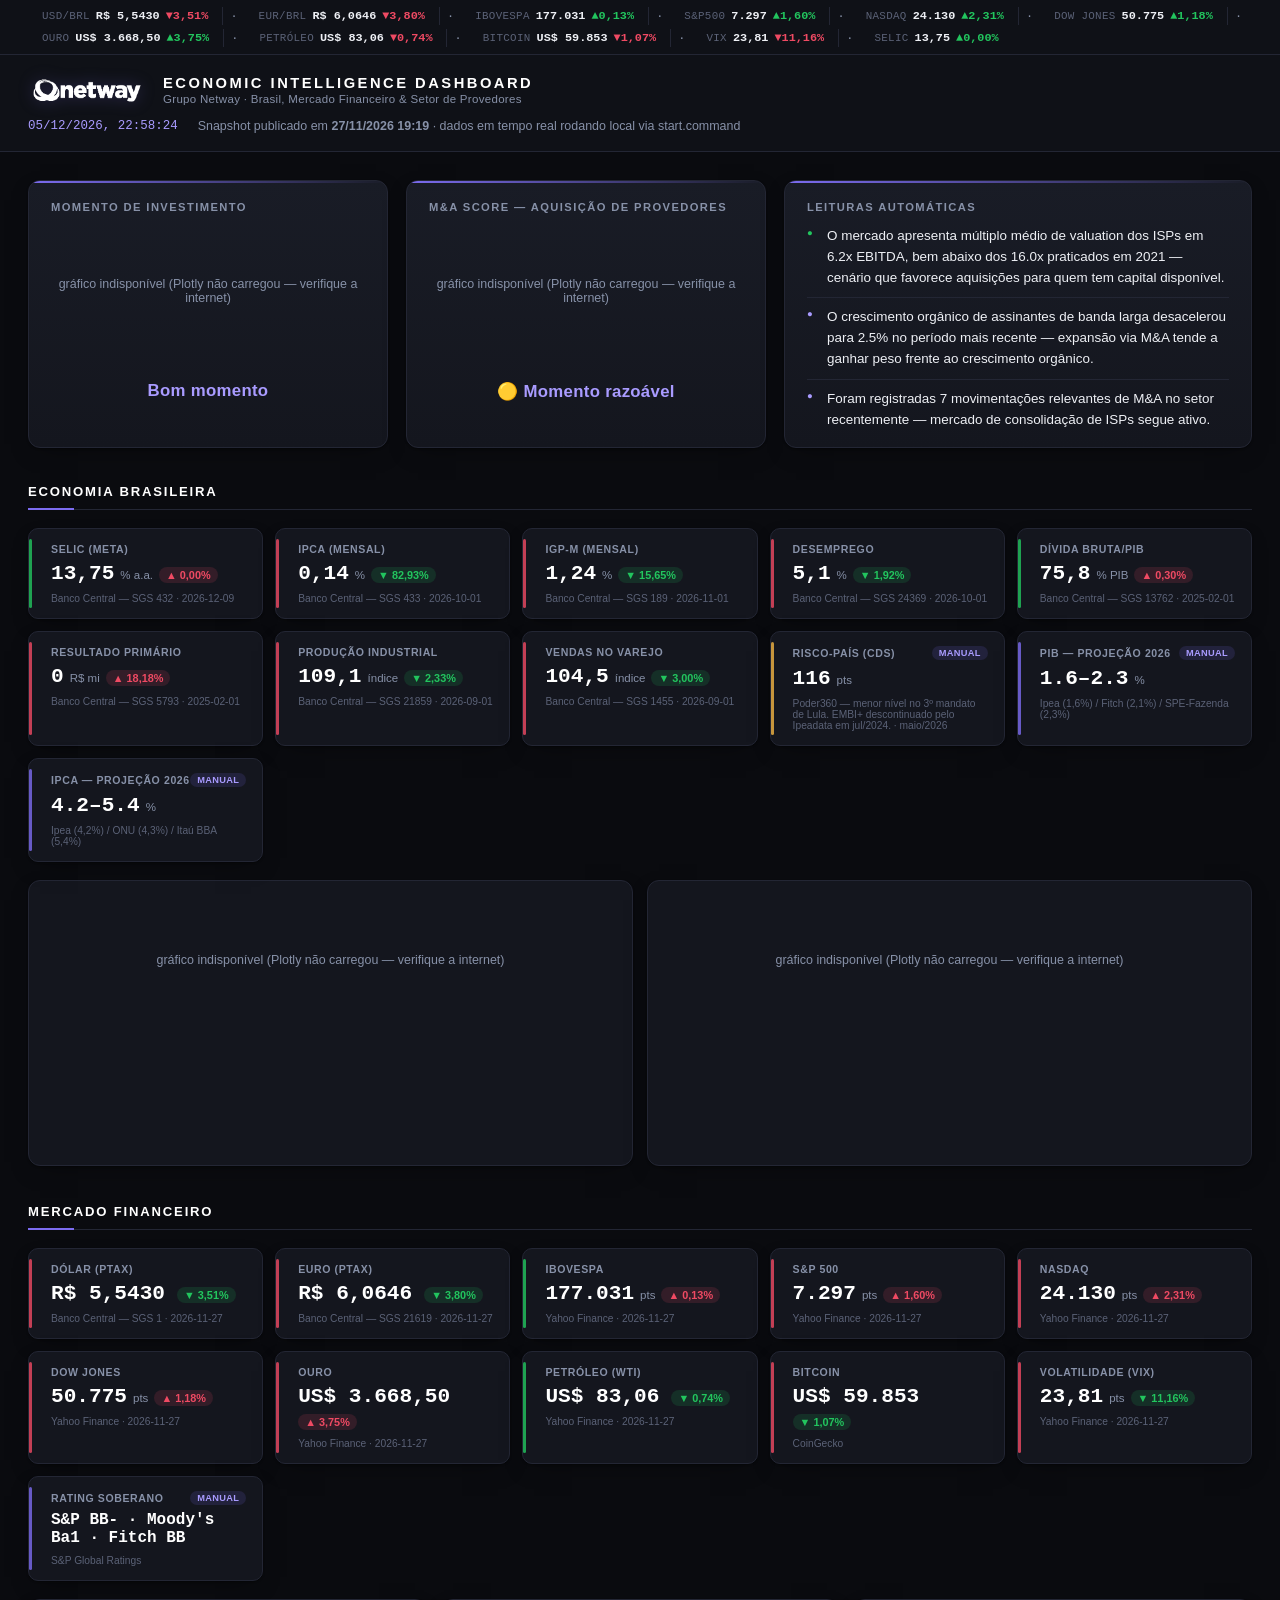
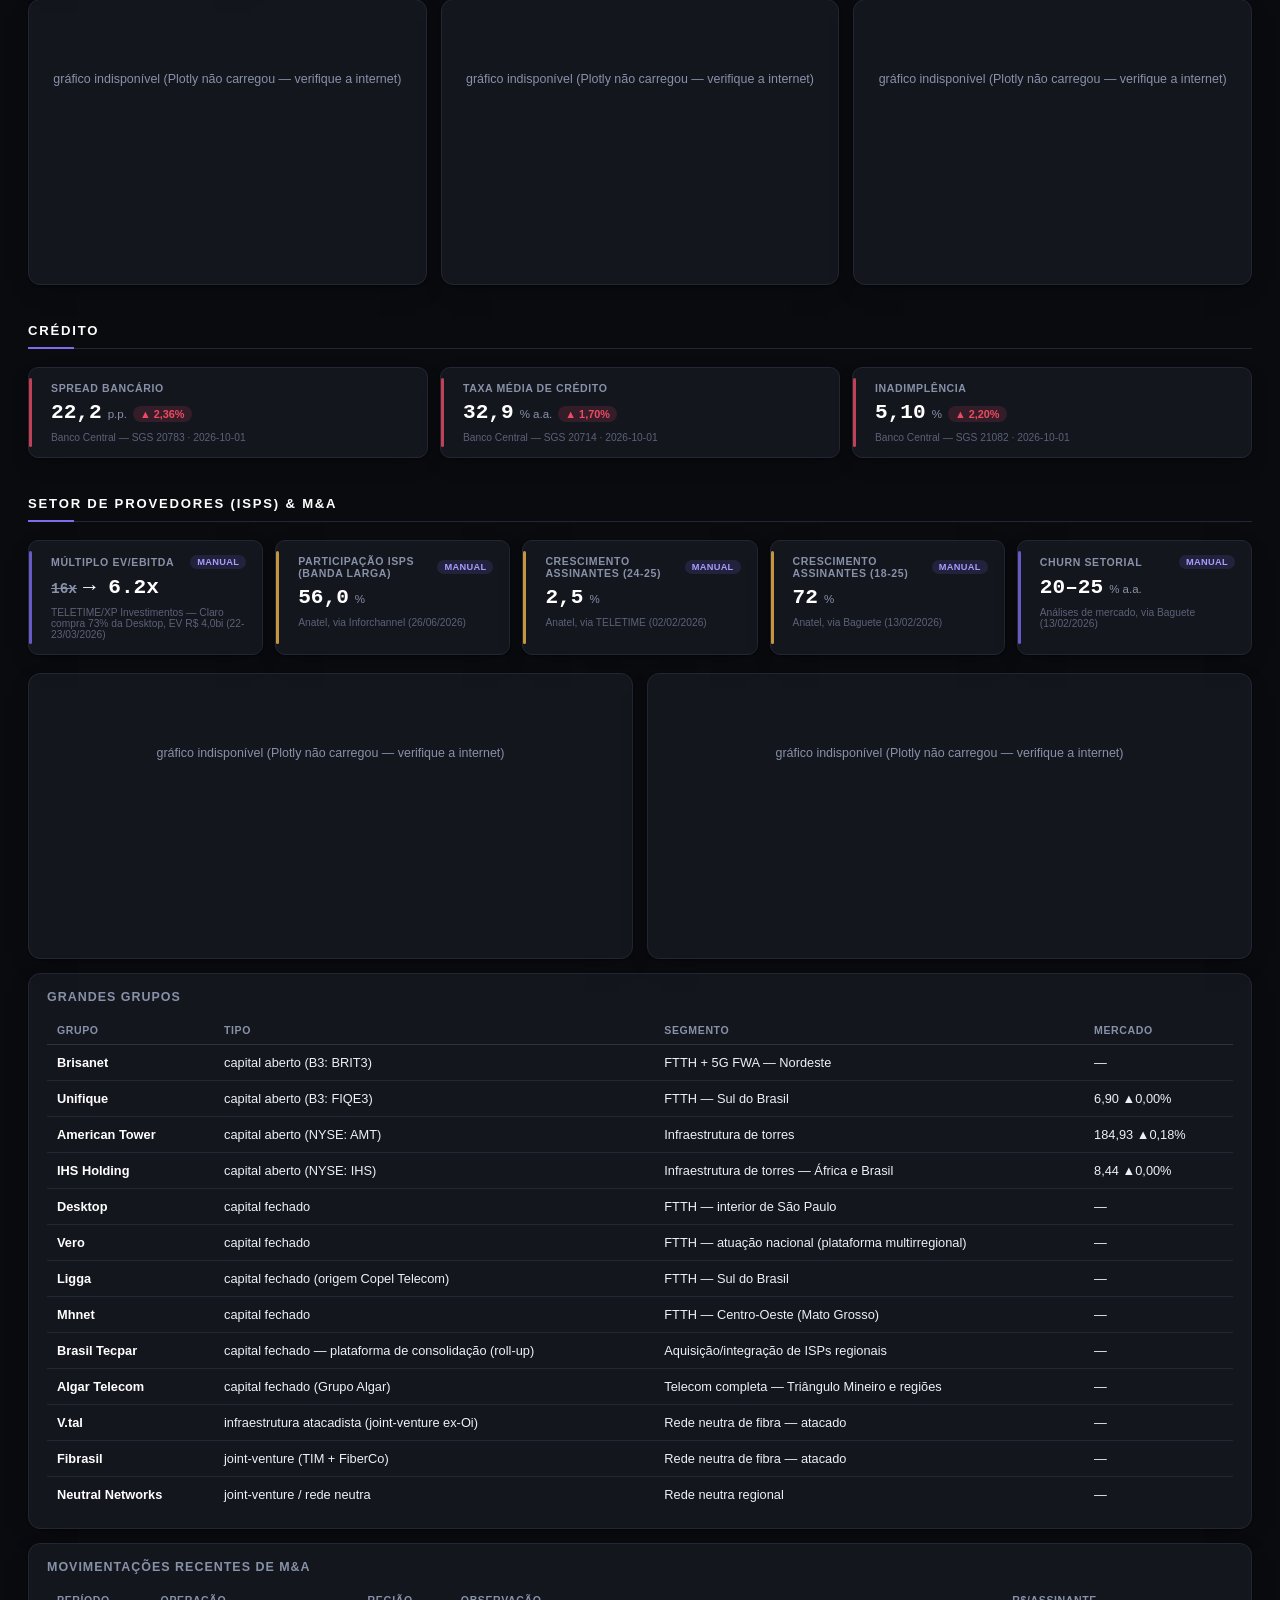
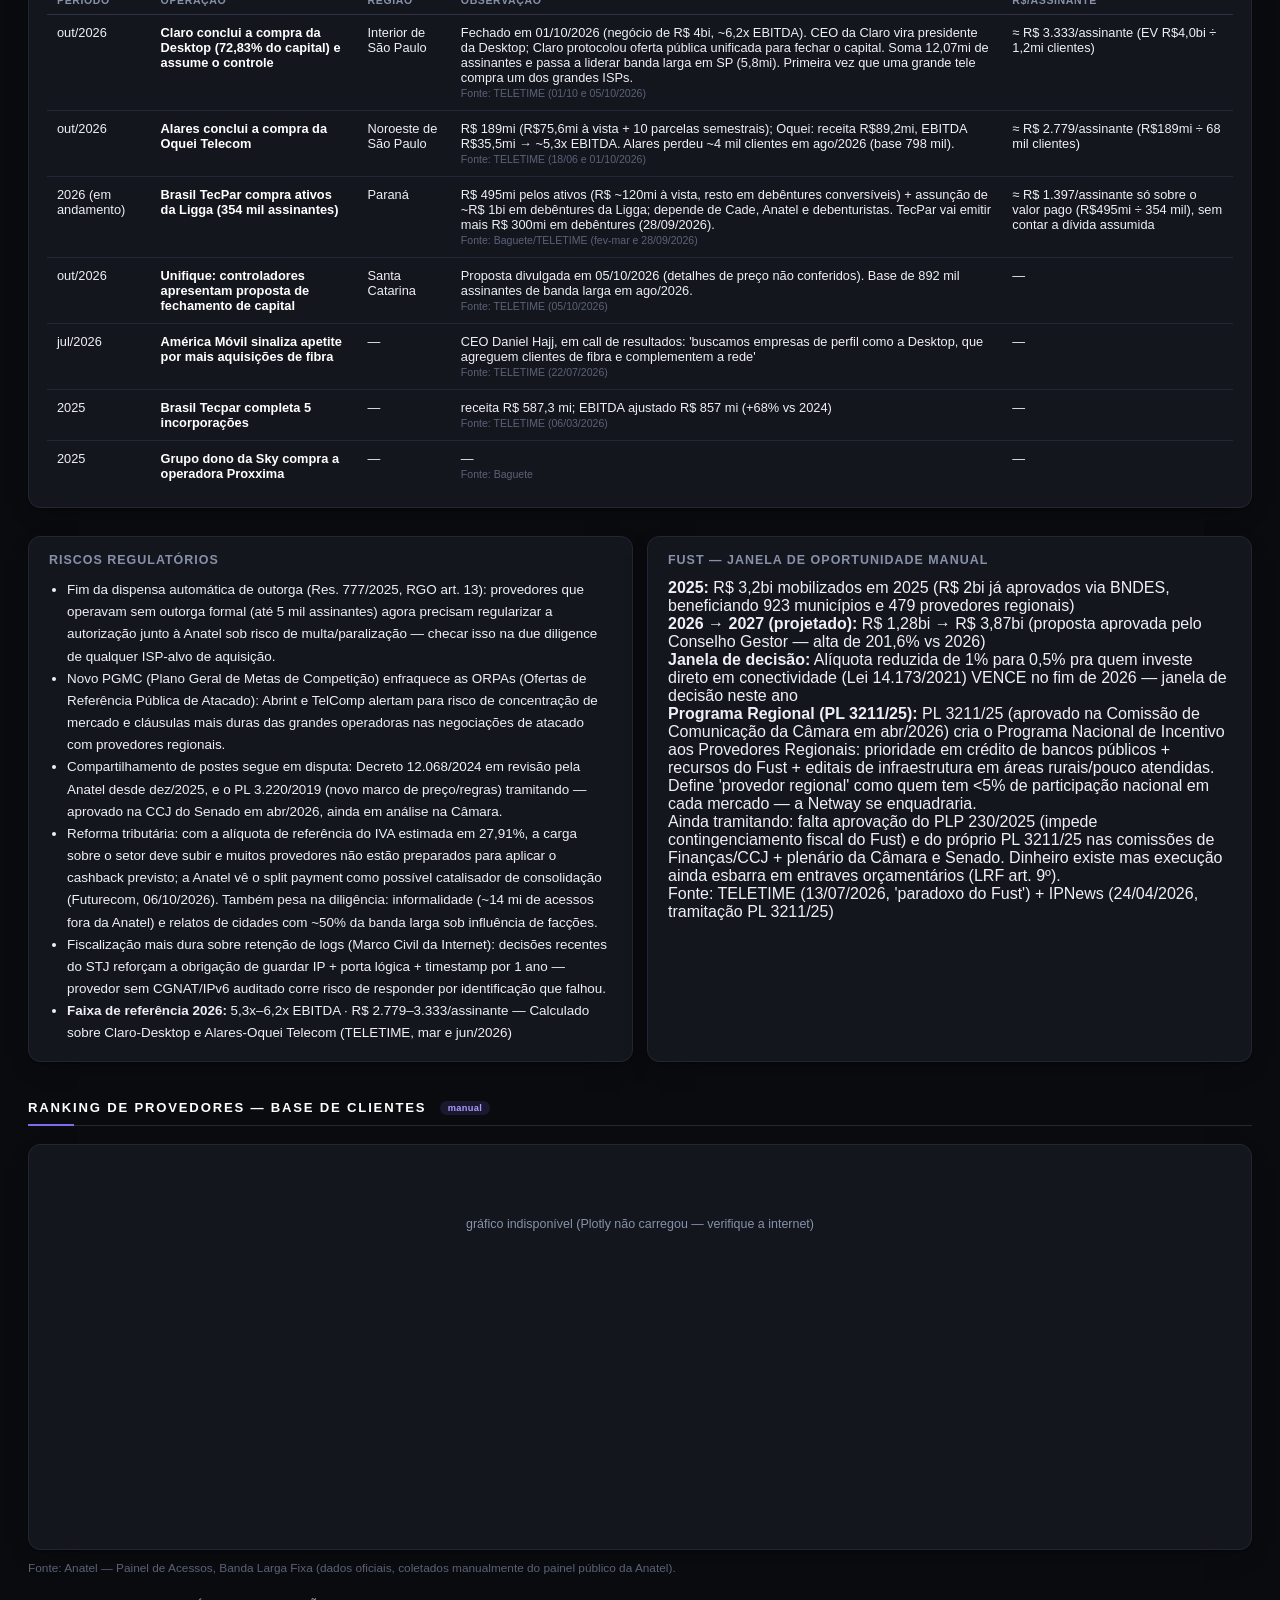
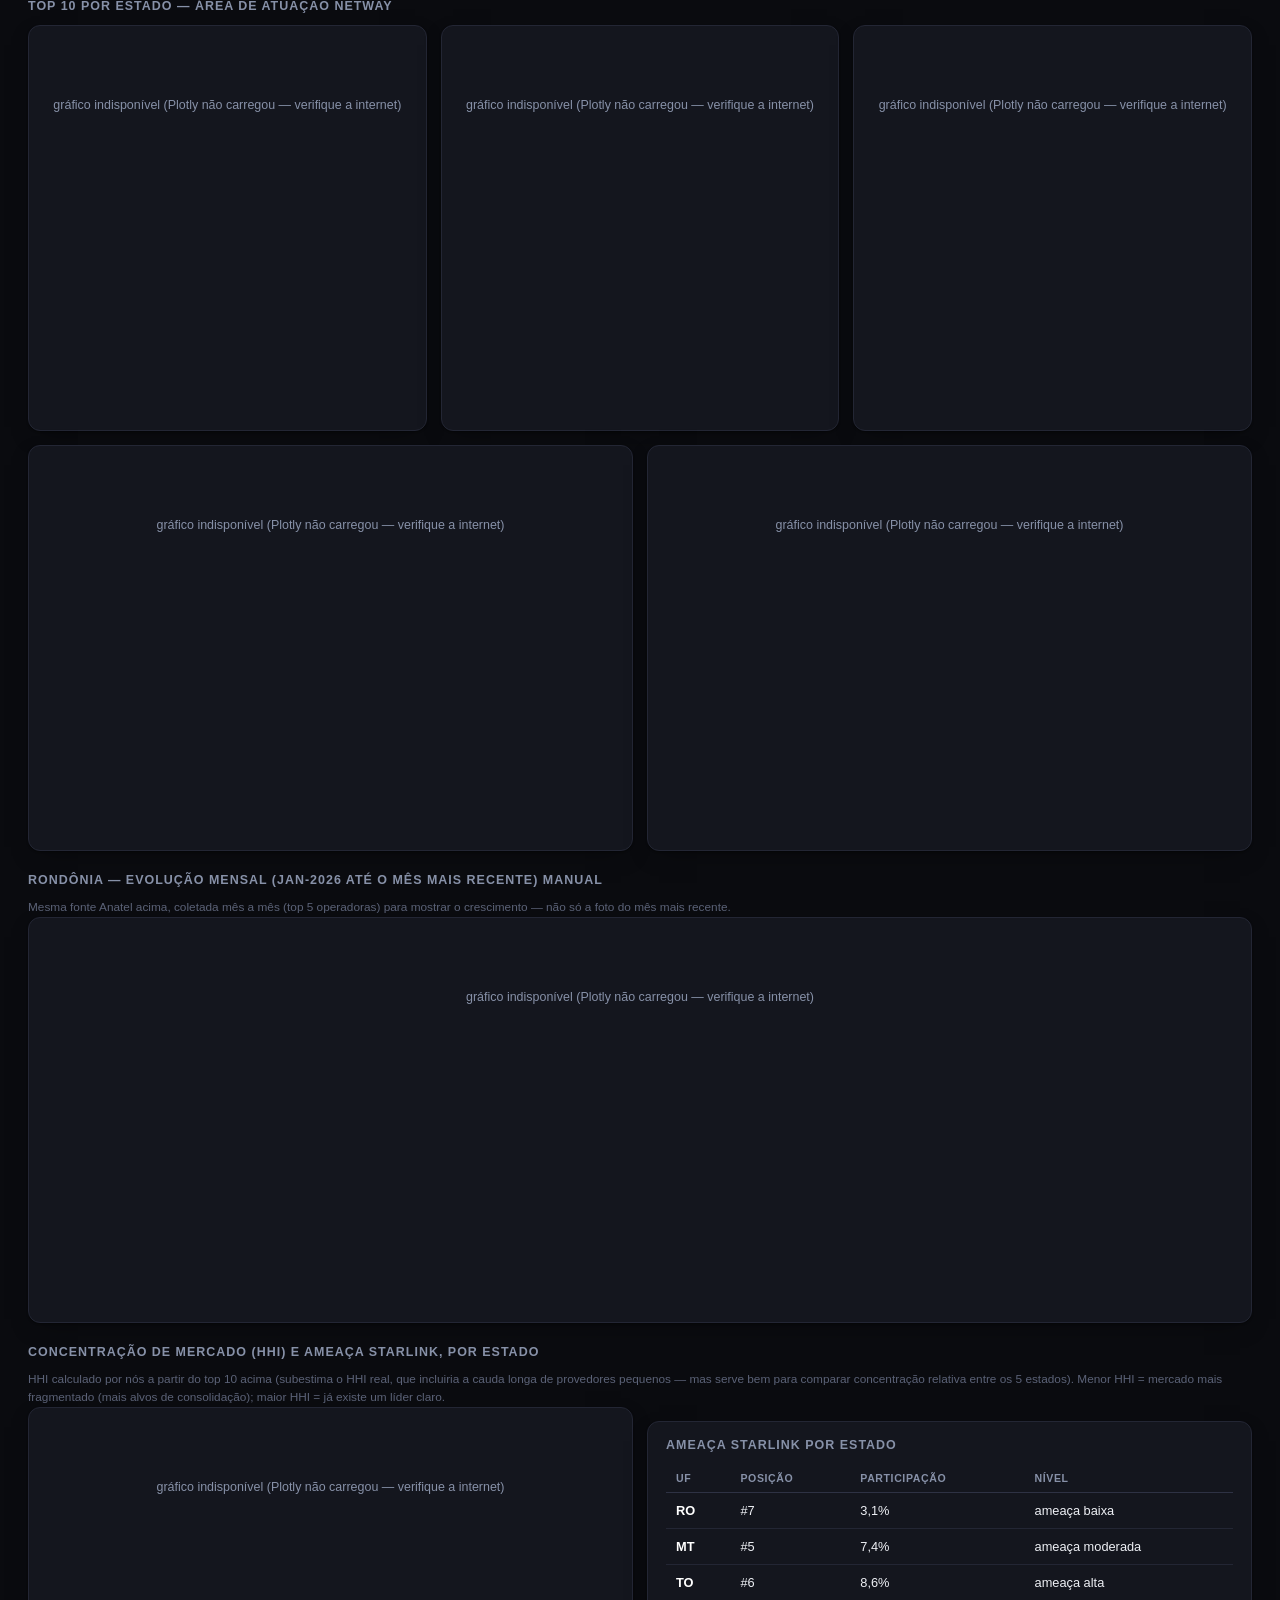
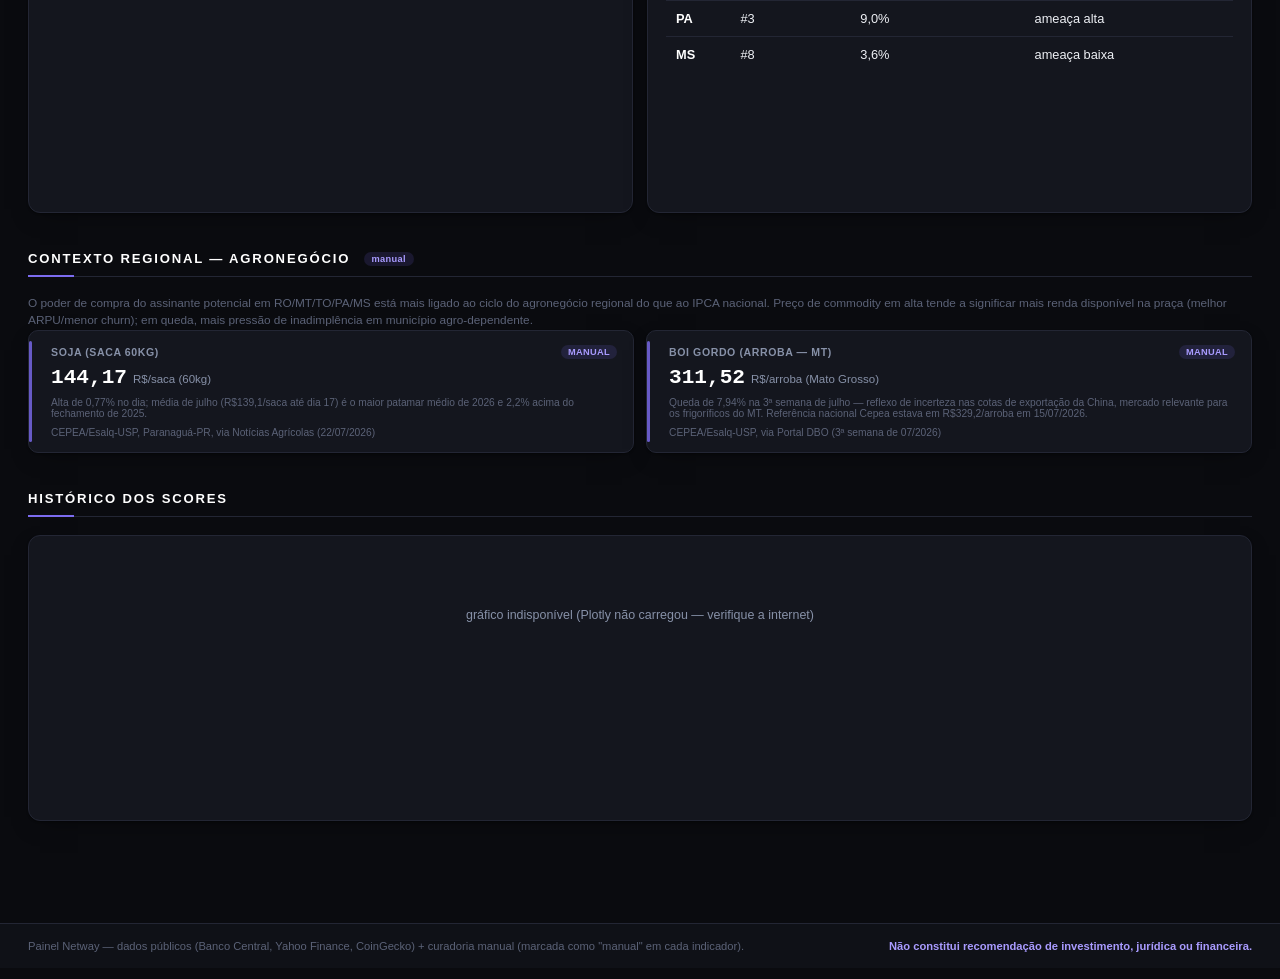
==== commit b5898f3a: "Atualização automática (GitHub Actions) — 27/11/2026 19:19 UTC" ====
--- a/index.html
+++ b/index.html
@@ -20,7 +20,7 @@
   </div>
   <div class="topbar-right">
     <span id="relogio" class="relogio">—</span>
-    <span class="intervalo">Snapshot publicado em <strong>26/11/2026 19:24</strong> · dados em tempo real rodando local via start.command</span>
+    <span class="intervalo">Snapshot publicado em <strong>27/11/2026 19:19</strong> · dados em tempo real rodando local via start.command</span>
   </div>
 </header>
 
@@ -149,7 +149,7 @@
 </footer>
 
 <script>
-window.DADOS_ESTATICOS = {"economia": {"selic_meta": {"chave": "selic_meta", "categoria": "economia", "valor": 13.75, "unidade": "% a.a.", "data_referencia": "2026-12-09", "variacao_dia": 0.0, "fonte": "Banco Central — SGS 432", "atualizacao": "automatica", "atualizado_em": "26/11/2026 19:23:34", "historico": [{"data": "2026-11-20", "valor": 13.75}, {"data": "2026-11-21", "valor": 13.75}, {"data": "2026-11-22", "valor": 13.75}, {"data": "2026-11-23", "valor": 13.75}, {"data": "2026-11-24", "valor": 13.75}, {"data": "2026-11-25", "valor": 13.75}, {"data": "2026-11-26", "valor": 13.75}, {"data": "2026-11-27", "valor": 13.75}, {"data": "2026-11-28", "valor": 13.75}, {"data": "2026-11-29", "valor": 13.75}, {"data": "2026-11-30", "valor": 13.75}, {"data": "2026-12-01", "valor": 13.75}, {"data": "2026-12-02", "valor": 13.75}, {"data": "2026-12-03", "valor": 13.75}, {"data": "2026-12-04", "valor": 13.75}, {"data": "2026-12-05", "valor": 13.75}, {"data": "2026-12-06", "valor": 13.75}, {"data": "2026-12-07", "valor": 13.75}, {"data": "2026-12-08", "valor": 13.75}, {"data": "2026-12-09", "valor": 13.75}]}, "ipca_mensal": {"chave": "ipca_mensal", "categoria": "economia", "valor": 0.14, "unidade": "%", "data_referencia": "2026-10-01", "variacao_dia": -82.93, "fonte": "Banco Central — SGS 433", "atualizacao": "automatica", "atualizado_em": "26/11/2026 19:23:37", "historico": [{"data": "2025-03-01", "valor": 0.56}, {"data": "2025-04-01", "valor": 0.43}, {"data": "2025-05-01", "valor": 0.26}, {"data": "2025-06-01", "valor": 0.24}, {"data": "2025-07-01", "valor": 0.26}, {"data": "2025-08-01", "valor": -0.11}, {"data": "2025-09-01", "valor": 0.48}, {"data": "2025-10-01", "valor": 0.09}, {"data": "2025-11-01", "valor": 0.18}, {"data": "2025-12-01", "valor": 0.33}, {"data": "2026-01-01", "valor": 0.33}, {"data": "2026-02-01", "valor": 0.7}, {"data": "2026-03-01", "valor": 0.88}, {"data": "2026-04-01", "valor": 0.67}, {"data": "2026-05-01", "valor": 0.58}, {"data": "2026-06-01", "valor": 0.16}, {"data": "2026-07-01", "valor": 0.07}, {"data": "2026-08-01", "valor": -0.32}, {"data": "2026-09-01", "valor": 0.82}, {"data": "2026-10-01", "valor": 0.14}]}, "igpm_mensal": {"chave": "igpm_mensal", "categoria": "economia", "valor": 1.47, "unidade": "%", "data_referencia": "2026-10-01", "variacao_dia": -6.37, "fonte": "Banco Central — SGS 189", "atualizacao": "automatica", "atualizado_em": "26/11/2026 19:23:39", "historico": [{"data": "2025-03-01", "valor": -0.34}, {"data": "2025-04-01", "valor": 0.24}, {"data": "2025-05-01", "valor": -0.49}, {"data": "2025-06-01", "valor": -1.67}, {"data": "2025-07-01", "valor": -0.77}, {"data": "2025-08-01", "valor": 0.36}, {"data": "2025-09-01", "valor": 0.42}, {"data": "2025-10-01", "valor": -0.36}, {"data": "2025-11-01", "valor": 0.27}, {"data": "2025-12-01", "valor": -0.01}, {"data": "2026-01-01", "valor": 0.41}, {"data": "2026-02-01", "valor": -0.73}, {"data": "2026-03-01", "valor": 0.52}, {"data": "2026-04-01", "valor": 2.73}, {"data": "2026-05-01", "valor": 0.84}, {"data": "2026-06-01", "valor": -0.5}, {"data": "2026-07-01", "valor": -1.16}, {"data": "2026-08-01", "valor": -0.22}, {"data": "2026-09-01", "valor": 1.57}, {"data": "2026-10-01", "valor": 1.47}]}, "desemprego": {"chave": "desemprego", "categoria": "economia", "valor": 5.2, "unidade": "%", "data_referencia": "2026-09-01", "variacao_dia": -1.89, "fonte": "Banco Central — SGS 24369", "atualizacao": "automatica", "atualizado_em": "26/11/2026 19:23:52", "historico": [{"data": "2025-02-01", "valor": 6.8}, {"data": "2025-03-01", "valor": 7.0}, {"data": "2025-04-01", "valor": 6.6}, {"data": "2025-05-01", "valor": 6.2}, {"data": "2025-06-01", "valor": 5.8}, {"data": "2025-07-01", "valor": 5.6}, {"data": "2025-08-01", "valor": 5.6}, {"data": "2025-09-01", "valor": 5.6}, {"data": "2025-10-01", "valor": 5.4}, {"data": "2025-11-01", "valor": 5.2}, {"data": "2025-12-01", "valor": 5.1}, {"data": "2026-01-01", "valor": 5.4}, {"data": "2026-02-01", "valor": 5.8}, {"data": "2026-03-01", "valor": 6.1}, {"data": "2026-04-01", "valor": 5.8}, {"data": "2026-05-01", "valor": 5.6}, {"data": "2026-06-01", "valor": 5.4}, {"data": "2026-07-01", "valor": 5.3}, {"data": "2026-08-01", "valor": 5.3}, {"data": "2026-09-01", "valor": 5.2}]}, "divida_bruta_pib": {"chave": "divida_bruta_pib", "categoria": "economia", "valor": 75.78, "unidade": "% PIB", "data_referencia": "2025-02-01", "variacao_dia": 0.3, "fonte": "Banco Central — SGS 13762", "atualizacao": "automatica", "atualizado_em": "26/11/2026 19:23:54", "historico": [{"data": "2026-09-01", "valor": 82.95}, {"data": "2026-08-01", "valor": 82.93}, {"data": "2026-07-01", "valor": 82.55}, {"data": "2026-06-01", "valor": 81.95}, {"data": "2026-05-01", "valor": 81.04}, {"data": "2026-04-01", "valor": 80.1}, {"data": "2026-03-01", "valor": 79.88}, {"data": "2026-02-01", "valor": 79.12}, {"data": "2026-01-01", "valor": 78.69}, {"data": "2025-12-01", "valor": 78.64}, {"data": "2025-11-01", "valor": 78.95}, {"data": "2025-10-01", "valor": 78.29}, {"data": "2025-09-01", "valor": 77.84}, {"data": "2025-08-01", "valor": 77.31}, {"data": "2025-07-01", "valor": 77.17}, {"data": "2025-06-01", "valor": 76.3}, {"data": "2025-05-01", "valor": 75.75}, {"data": "2025-04-01", "valor": 75.62}, {"data": "2025-03-01", "valor": 75.55}, {"data": "2025-02-01", "valor": 75.78}]}, "resultado_primario": {"chave": "resultado_primario", "categoria": "economia", "valor": 0.13, "unidade": "R$ milhões", "data_referencia": "2025-02-01", "variacao_dia": 18.18, "fonte": "Banco Central — SGS 5793", "atualizacao": "automatica", "atualizado_em": "26/11/2026 19:23:58", "historico": [{"data": "2026-09-01", "valor": 0.52}, {"data": "2026-08-01", "valor": 0.62}, {"data": "2026-07-01", "valor": 0.67}, {"data": "2026-06-01", "valor": 1.19}, {"data": "2026-05-01", "valor": 1.14}, {"data": "2026-04-01", "valor": 0.97}, {"data": "2026-03-01", "valor": 1.06}, {"data": "2026-02-01", "valor": 0.41}, {"data": "2026-01-01", "valor": 0.43}, {"data": "2025-12-01", "valor": 0.43}, {"data": "2025-11-01", "valor": 0.36}, {"data": "2025-10-01", "valor": 0.3}, {"data": "2025-09-01", "valor": 0.27}, {"data": "2025-08-01", "valor": 0.19}, {"data": "2025-07-01", "valor": 0.22}, {"data": "2025-06-01", "valor": -0.15}, {"data": "2025-05-01", "valor": -0.2}, {"data": "2025-04-01", "valor": 0.05}, {"data": "2025-03-01", "valor": 0.11}, {"data": "2025-02-01", "valor": 0.13}]}, "producao_industrial": {"chave": "producao_industrial", "categoria": "economia", "valor": 109.1, "unidade": "índice", "data_referencia": "2026-09-01", "variacao_dia": -2.33, "fonte": "Banco Central — SGS 21859", "atualizacao": "automatica", "atualizado_em": "26/11/2026 19:24:01", "historico": [{"data": "2025-02-01", "valor": 93.5}, {"data": "2025-03-01", "valor": 99.9}, {"data": "2025-04-01", "valor": 99.3}, {"data": "2025-05-01", "valor": 107.0}, {"data": "2025-06-01", "valor": 103.8}, {"data": "2025-07-01", "valor": 112.3}, {"data": "2025-08-01", "valor": 113.0}, {"data": "2025-09-01", "valor": 111.9}, {"data": "2025-10-01", "valor": 113.1}, {"data": "2025-11-01", "valor": 103.1}, {"data": "2025-12-01", "valor": 93.9}, {"data": "2026-01-01", "valor": 95.2}, {"data": "2026-02-01", "valor": 92.8}, {"data": "2026-03-01", "valor": 104.3}, {"data": "2026-04-01", "valor": 102.0}, {"data": "2026-05-01", "valor": 107.2}, {"data": "2026-06-01", "valor": 105.6}, {"data": "2026-07-01", "valor": 111.7}, {"data": "2026-08-01", "valor": 111.7}, {"data": "2026-09-01", "valor": 109.1}]}, "vendas_varejo": {"chave": "vendas_varejo", "categoria": "economia", "valor": 104.45, "unidade": "índice", "data_referencia": "2026-09-01", "variacao_dia": -3.0, "fonte": "Banco Central — SGS 1455", "atualizacao": "automatica", "atualizado_em": "26/11/2026 19:24:06", "historico": [{"data": "2025-12-01", "valor": 129.65}, {"data": "2026-01-01", "valor": 105.53}, {"data": "2026-02-01", "valor": 97.67}, {"data": "2026-03-01", "valor": 108.52}, {"data": "2026-04-01", "valor": 105.51}, {"data": "2026-05-01", "valor": 109.28}, {"data": "2026-06-01", "valor": 104.99}, {"data": "2026-07-01", "valor": 108.25}, {"data": "2026-08-01", "valor": 107.68}, {"data": "2026-09-01", "valor": 104.45}]}}, "mercado": {"dolar_ptax": {"chave": "dolar_ptax", "categoria": "mercado", "valor": 5.7446, "unidade": "R$", "data_referencia": "2026-11-26", "variacao_dia": -2.34, "fonte": "Banco Central — SGS 1", "atualizacao": "automatica", "atualizado_em": "26/11/2026 19:23:43", "historico": [{"data": "2026-10-28", "valor": 5.342}, {"data": "2026-10-29", "valor": 5.3744}, {"data": "2026-10-30", "valor": 5.4212}, {"data": "2026-11-03", "valor": 5.4935}, {"data": "2026-11-04", "valor": 5.4778}, {"data": "2026-11-05", "valor": 5.4621}, {"data": "2026-11-06", "valor": 5.5013}, {"data": "2026-11-09", "valor": 5.5146}, {"data": "2026-11-10", "valor": 5.584}, {"data": "2026-11-11", "valor": 5.5606}, {"data": "2026-11-12", "valor": 5.6143}, {"data": "2026-11-13", "valor": 5.6518}, {"data": "2026-11-16", "valor": 5.7324}, {"data": "2026-11-17", "valor": 5.7851}, {"data": "2026-11-18", "valor": 5.8102}, {"data": "2026-11-19", "valor": 5.8889}, {"data": "2026-11-23", "valor": 5.9708}, {"data": "2026-11-24", "valor": 5.8573}, {"data": "2026-11-25", "valor": 5.8825}, {"data": "2026-11-26", "valor": 5.7446}]}, "euro_ptax": {"chave": "euro_ptax", "categoria": "mercado", "valor": 6.3041, "unidade": "R$", "data_referencia": "2026-11-26", "variacao_dia": -2.13, "fonte": "Banco Central — SGS 21619", "atualizacao": "automatica", "atualizado_em": "26/11/2026 19:23:49", "historico": [{"data": "2026-10-28", "valor": 5.9515}, {"data": "2026-10-29", "valor": 6.0}, {"data": "2026-10-30", "valor": 6.0522}, {"data": "2026-11-03", "valor": 6.15}, {"data": "2026-11-04", "valor": 6.1549}, {"data": "2026-11-05", "valor": 6.1323}, {"data": "2026-11-06", "valor": 6.1317}, {"data": "2026-11-09", "valor": 6.1741}, {"data": "2026-11-10", "valor": 6.2317}, {"data": "2026-11-11", "valor": 6.1706}, {"data": "2026-11-12", "valor": 6.2133}, {"data": "2026-11-13", "valor": 6.2334}, {"data": "2026-11-16", "valor": 6.3102}, {"data": "2026-11-17", "valor": 6.3659}, {"data": "2026-11-18", "valor": 6.372}, {"data": "2026-11-19", "valor": 6.4672}, {"data": "2026-11-23", "valor": 6.5076}, {"data": "2026-11-24", "valor": 6.426}, {"data": "2026-11-25", "valor": 6.4413}, {"data": "2026-11-26", "valor": 6.3041}]}, "ibovespa": {"chave": "ibovespa", "categoria": "mercado", "valor": 173417.203125, "unidade": "pontos", "data_referencia": "2026-11-26", "variacao_dia": 4.04, "fonte": "Yahoo Finance", "atualizacao": "automatica", "atualizado_em": "26/11/2026 19:24:17", "historico": [{"data": "2026-06-08", "valor": 168669.0}, {"data": "2026-06-09", "valor": 169813.0}, {"data": "2026-06-10", "valor": 168619.0}, {"data": "2026-06-11", "valor": 171497.0}, {"data": "2026-06-12", "valor": 171133.0}, {"data": "2026-06-15", "valor": 170415.0}, {"data": "2026-06-16", "valor": 169649.0}, {"data": "2026-06-17", "valor": 168454.0}, {"data": "2026-06-18", "valor": 168278.0}, {"data": "2026-06-19", "valor": 168576.0}, {"data": "2026-06-22", "valor": 170370.0}, {"data": "2026-06-23", "valor": 171259.0}, {"data": "2026-06-24", "valor": 170507.0}, {"data": "2026-06-25", "valor": 171990.0}, {"data": "2026-06-26", "valor": 173295.0}, {"data": "2026-06-29", "valor": 173205.0}, {"data": "2026-06-30", "valor": 172024.0}, {"data": "2026-07-01", "valor": 171689.0}, {"data": "2026-07-02", "valor": 172788.0}, {"data": "2026-07-03", "valor": 174266.0}, {"data": "2026-07-06", "valor": 172448.0}, {"data": "2026-07-07", "valor": 172021.0}, {"data": "2026-07-08", "valor": 170654.0}, {"data": "2026-07-09", "valor": 172742.0}, {"data": "2026-07-10", "valor": 177866.0}, {"data": "2026-07-13", "valor": 175739.0}, {"data": "2026-07-14", "valor": 176641.0}, {"data": "2026-07-15", "valor": 176011.0}, {"data": "2026-07-16", "valor": 173825.0}, {"data": "2026-07-17", "valor": 173714.0}, {"data": "2026-07-20", "valor": 173371.0}, {"data": "2026-07-21", "valor": 173326.0}, {"data": "2026-07-22", "valor": 177548.0}, {"data": "2026-07-23", "valor": 176724.0}, {"data": "2026-07-24", "valor": 174042.0}, {"data": "2026-07-27", "valor": 175335.0}, {"data": "2026-07-28", "valor": 176565.0}, {"data": "2026-07-29", "valor": 173885.0}, {"data": "2026-07-30", "valor": 177159.0}, {"data": "2026-07-31", "valor": 177999.0}, {"data": "2026-08-03", "valor": 178000.0}, {"data": "2026-08-04", "valor": 177895.0}, {"data": "2026-08-05", "valor": 177726.0}, {"data": "2026-08-06", "valor": 175546.0}, {"data": "2026-08-07", "valor": 172513.0}, {"data": "2026-08-10", "valor": 172180.0}, {"data": "2026-08-11", "valor": 167875.0}, {"data": "2026-08-12", "valor": 167491.0}, {"data": "2026-08-13", "valor": 167101.0}, {"data": "2026-08-14", "valor": 166934.0}, {"data": "2026-08-17", "valor": 166784.0}, {"data": "2026-08-18", "valor": 166335.0}, {"data": "2026-08-19", "valor": 167830.0}, {"data": "2026-08-20", "valor": 167927.0}, {"data": "2026-08-21", "valor": 171032.0}, {"data": "2026-08-24", "valor": 171907.0}, {"data": "2026-08-25", "valor": 174577.0}, {"data": "2026-08-26", "valor": 174586.0}, {"data": "2026-08-27", "valor": 175135.0}, {"data": "2026-08-28", "valor": 175665.0}, {"data": "2026-08-31", "valor": 177419.0}, {"data": "2026-09-01", "valor": 179723.0}, {"data": "2026-09-02", "valor": 185205.0}, {"data": "2026-09-03", "valor": 185188.0}, {"data": "2026-09-04", "valor": 185147.0}, {"data": "2026-09-08", "valor": 187367.0}, {"data": "2026-09-09", "valor": 185629.0}, {"data": "2026-09-10", "valor": 188269.0}, {"data": "2026-09-11", "valor": 187207.0}, {"data": "2026-09-14", "valor": 185501.0}, {"data": "2026-09-15", "valor": 186503.0}, {"data": "2026-09-16", "valor": 185548.0}, {"data": "2026-09-17", "valor": 185992.0}, {"data": "2026-09-18", "valor": 185229.0}, {"data": "2026-09-21", "valor": 186596.0}, {"data": "2026-09-22", "valor": 187423.0}, {"data": "2026-09-23", "valor": 185814.0}, {"data": "2026-09-24", "valor": 183966.0}, {"data": "2026-09-25", "valor": 183477.0}, {"data": "2026-09-28", "valor": 182991.0}, {"data": "2026-09-29", "valor": 183828.0}, {"data": "2026-09-30", "valor": 186340.0}, {"data": "2026-10-01", "valor": 187198.0}, {"data": "2026-10-02", "valor": 192115.0}, {"data": "2026-10-05", "valor": 206912.0}, {"data": "2026-10-06", "valor": 205835.0}, {"data": "2026-10-07", "valor": 204302.0}, {"data": "2026-10-08", "valor": 206220.0}, {"data": "2026-10-09", "valor": 209067.0}, {"data": "2026-10-13", "valor": 206888.0}, {"data": "2026-10-14", "valor": 206506.0}, {"data": "2026-10-15", "valor": 204324.0}, {"data": "2026-10-16", "valor": 205430.0}, {"data": "2026-10-19", "valor": 205079.0}, {"data": "2026-10-20", "valor": 208296.0}, {"data": "2026-10-21", "valor": 206495.0}, {"data": "2026-10-22", "valor": 204120.0}, {"data": "2026-10-23", "valor": 205083.0}, {"data": "2026-10-26", "valor": 176608.0}, {"data": "2026-10-27", "valor": 175710.0}, {"data": "2026-10-28", "valor": 171006.0}, {"data": "2026-10-29", "valor": 169186.0}, {"data": "2026-10-30", "valor": 167922.0}, {"data": "2026-11-03", "valor": 165529.0}, {"data": "2026-11-04", "valor": 167564.0}, {"data": "2026-11-05", "valor": 166192.0}, {"data": "2026-11-06", "valor": 168499.0}, {"data": "2026-11-09", "valor": 172236.0}, {"data": "2026-11-10", "valor": 171337.0}, {"data": "2026-11-11", "valor": 172060.0}, {"data": "2026-11-12", "valor": 171324.0}, {"data": "2026-11-13", "valor": 172458.0}, {"data": "2026-11-16", "valor": 169295.0}, {"data": "2026-11-17", "valor": 169817.0}, {"data": "2026-11-18", "valor": 167538.0}, {"data": "2026-11-19", "valor": 166376.0}, {"data": "2026-11-23", "valor": 164796.0}, {"data": "2026-11-24", "valor": 164090.0}, {"data": "2026-11-25", "valor": 166685.0}, {"data": "2026-11-26", "valor": 173417.203125}]}, "sp500": {"chave": "sp500", "categoria": "mercado", "valor": 7182.77978515625, "unidade": "pontos", "data_referencia": "2026-11-25", "variacao_dia": -0.25, "fonte": "Yahoo Finance", "atualizacao": "automatica", "atualizado_em": "26/11/2026 19:24:17", "historico": [{"data": "2026-06-08", "valor": 7405.72998046875}, {"data": "2026-06-09", "valor": 7386.64990234375}, {"data": "2026-06-10", "valor": 7266.990234375}, {"data": "2026-06-11", "valor": 7394.2998046875}, {"data": "2026-06-12", "valor": 7431.4599609375}, {"data": "2026-06-15", "valor": 7554.2900390625}, {"data": "2026-06-16", "valor": 7511.35009765625}, {"data": "2026-06-17", "valor": 7420.10009765625}, {"data": "2026-06-18", "valor": 7500.580078125}, {"data": "2026-06-22", "valor": 7472.7900390625}, {"data": "2026-06-23", "valor": 7365.4599609375}, {"data": "2026-06-24", "valor": 7358.22021484375}, {"data": "2026-06-25", "valor": 7357.490234375}, {"data": "2026-06-26", "valor": 7354.02001953125}, {"data": "2026-06-29", "valor": 7440.43017578125}, {"data": "2026-06-30", "valor": 7499.35986328125}, {"data": "2026-07-01", "valor": 7483.22998046875}, {"data": "2026-07-02", "valor": 7483.240234375}, {"data": "2026-07-06", "valor": 7537.43017578125}, {"data": "2026-07-07", "valor": 7503.85009765625}, {"data": "2026-07-08", "valor": 7482.7099609375}, {"data": "2026-07-09", "valor": 7543.64013671875}, {"data": "2026-07-10", "valor": 7575.39013671875}, {"data": "2026-07-13", "valor": 7515.33984375}, {"data": "2026-07-14", "valor": 7543.58984375}, {"data": "2026-07-15", "valor": 7572.39990234375}, {"data": "2026-07-16", "valor": 7533.77001953125}, {"data": "2026-07-17", "valor": 7457.68994140625}, {"data": "2026-07-20", "valor": 7443.27978515625}, {"data": "2026-07-21", "valor": 7509.2001953125}, {"data": "2026-07-22", "valor": 7498.9599609375}, {"data": "2026-07-23", "valor": 7408.2998046875}, {"data": "2026-07-24", "valor": 7411.97998046875}, {"data": "2026-07-27", "valor": 7413.18017578125}, {"data": "2026-07-28", "valor": 7428.77978515625}, {"data": "2026-07-29", "valor": 7316.14990234375}, {"data": "2026-07-30", "valor": 7437.6298828125}, {"data": "2026-07-31", "valor": 7489.72021484375}, {"data": "2026-08-03", "valor": 7600.5}, {"data": "2026-08-04", "valor": 7736.52001953125}, {"data": "2026-08-05", "valor": 7723.5498046875}, {"data": "2026-08-06", "valor": 7709.9599609375}, {"data": "2026-08-07", "valor": 7757.64013671875}, {"data": "2026-08-10", "valor": 7753.10986328125}, {"data": "2026-08-11", "valor": 7728.2001953125}, {"data": "2026-08-12", "valor": 7748.5}, {"data": "2026-08-13", "valor": 7798.990234375}, {"data": "2026-08-14", "valor": 7785.759765625}, {"data": "2026-08-17", "valor": 7745.06005859375}, {"data": "2026-08-18", "valor": 7691.759765625}, {"data": "2026-08-19", "valor": 7707.97998046875}, {"data": "2026-08-20", "valor": 7641.16015625}, {"data": "2026-08-21", "valor": 7674.3701171875}, {"data": "2026-08-24", "valor": 7652.85986328125}, {"data": "2026-08-25", "valor": 7677.27978515625}, {"data": "2026-08-26", "valor": 7675.7001953125}, {"data": "2026-08-27", "valor": 7730.990234375}, {"data": "2026-08-28", "valor": 7711.759765625}, {"data": "2026-08-31", "valor": 7686.14013671875}, {"data": "2026-09-01", "valor": 7631.47021484375}, {"data": "2026-09-02", "valor": 7666.60009765625}, {"data": "2026-09-03", "valor": 7747.7099609375}, {"data": "2026-09-04", "valor": 7718.60009765625}, {"data": "2026-09-08", "valor": 7673.52001953125}, {"data": "2026-09-09", "valor": 7636.35986328125}, {"data": "2026-09-10", "valor": 7591.7001953125}, {"data": "2026-09-11", "valor": 7656.97998046875}, {"data": "2026-09-14", "valor": 7619.97998046875}, {"data": "2026-09-15", "valor": 7585.72998046875}, {"data": "2026-09-16", "valor": 7551.81005859375}, {"data": "2026-09-17", "valor": 7637.759765625}, {"data": "2026-09-18", "valor": 7650.5}, {"data": "2026-09-21", "valor": 7764.7001953125}, {"data": "2026-09-22", "valor": 7764.64013671875}, {"data": "2026-09-23", "valor": 7706.02978515625}, {"data": "2026-09-24", "valor": 7704.1298828125}, {"data": "2026-09-25", "valor": 7743.41015625}, {"data": "2026-09-28", "valor": 7683.68994140625}, {"data": "2026-09-29", "valor": 7670.83984375}, {"data": "2026-09-30", "valor": 7651.5400390625}, {"data": "2026-10-01", "valor": 7666.4501953125}, {"data": "2026-10-02", "valor": 7722.72021484375}, {"data": "2026-10-05", "valor": 7773.9501953125}, {"data": "2026-10-06", "valor": 7818.93017578125}, {"data": "2026-10-07", "valor": 7801.77001953125}, {"data": "2026-10-08", "valor": 7765.35986328125}, {"data": "2026-10-09", "valor": 7811.5400390625}, {"data": "2026-10-12", "valor": 7807.240234375}, {"data": "2026-10-13", "valor": 7805.4501953125}, {"data": "2026-10-14", "valor": 7718.93994140625}, {"data": "2026-10-15", "valor": 7744.06005859375}, {"data": "2026-10-16", "valor": 7659.43994140625}, {"data": "2026-10-19", "valor": 7690.72998046875}, {"data": "2026-10-20", "valor": 7712.56982421875}, {"data": "2026-10-21", "valor": 7757.169921875}, {"data": "2026-10-22", "valor": 7663.43017578125}, {"data": "2026-10-23", "valor": 7623.68017578125}, {"data": "2026-10-26", "valor": 7676.77001953125}, {"data": "2026-10-27", "valor": 7722.60009765625}, {"data": "2026-10-28", "valor": 7743.97998046875}, {"data": "2026-10-29", "valor": 7720.39013671875}, {"data": "2026-10-30", "valor": 7580.06982421875}, {"data": "2026-11-02", "valor": 7541.39990234375}, {"data": "2026-11-03", "valor": 7568.919921875}, {"data": "2026-11-04", "valor": 7688.6201171875}, {"data": "2026-11-05", "valor": 7353.72998046875}, {"data": "2026-11-06", "valor": 7376.85986328125}, {"data": "2026-11-09", "valor": 7549.93994140625}, {"data": "2026-11-10", "valor": 7520.93017578125}, {"data": "2026-11-11", "valor": 7619.3798828125}, {"data": "2026-11-12", "valor": 7592.39990234375}, {"data": "2026-11-13", "valor": 7561.669921875}, {"data": "2026-11-16", "valor": 7416.58984375}, {"data": "2026-11-17", "valor": 7340.52978515625}, {"data": "2026-11-18", "valor": 7323.6298828125}, {"data": "2026-11-19", "valor": 7175.830078125}, {"data": "2026-11-20", "valor": 6910.39013671875}, {"data": "2026-11-23", "valor": 7237.169921875}, {"data": "2026-11-24", "valor": 7201.08984375}, {"data": "2026-11-25", "valor": 7182.77978515625}]}, "nasdaq": {"chave": "nasdaq", "categoria": "mercado", "valor": 23585.80078125, "unidade": "pontos", "data_referencia": "2026-11-25", "variacao_dia": -0.62, "fonte": "Yahoo Finance", "atualizacao": "automatica", "atualizado_em": "26/11/2026 19:24:17", "historico": [{"data": "2026-06-08", "valor": 25929.66015625}, {"data": "2026-06-09", "valor": 25678.8203125}, {"data": "2026-06-10", "valor": 25169.5}, {"data": "2026-06-11", "valor": 25809.66015625}, {"data": "2026-06-12", "valor": 25888.83984375}, {"data": "2026-06-15", "valor": 26683.939453125}, {"data": "2026-06-16", "valor": 26376.33984375}, {"data": "2026-06-17", "valor": 26021.66015625}, {"data": "2026-06-18", "valor": 26517.9296875}, {"data": "2026-06-22", "valor": 26166.599609375}, {"data": "2026-06-23", "valor": 25587.0390625}, {"data": "2026-06-24", "valor": 25476.640625}, {"data": "2026-06-25", "valor": 25358.599609375}, {"data": "2026-06-26", "valor": 25297.619140625}, {"data": "2026-06-29", "valor": 25820.140625}, {"data": "2026-06-30", "valor": 26213.720703125}, {"data": "2026-07-01", "valor": 26040.029296875}, {"data": "2026-07-02", "valor": 25832.669921875}, {"data": "2026-07-06", "valor": 26121.16015625}, {"data": "2026-07-07", "valor": 25818.689453125}, {"data": "2026-07-08", "valor": 25870.650390625}, {"data": "2026-07-09", "valor": 26206.890625}, {"data": "2026-07-10", "valor": 26281.609375}, {"data": "2026-07-13", "valor": 25873.1796875}, {"data": "2026-07-14", "valor": 26107.009765625}, {"data": "2026-07-15", "valor": 26269.23046875}, {"data": "2026-07-16", "valor": 25881.94921875}, {"data": "2026-07-17", "valor": 25520.240234375}, {"data": "2026-07-20", "valor": 25508.0703125}, {"data": "2026-07-21", "valor": 25837.2109375}, {"data": "2026-07-22", "valor": 25690.900390625}, {"data": "2026-07-23", "valor": 25137.689453125}, {"data": "2026-07-24", "valor": 24975.8203125}, {"data": "2026-07-27", "valor": 24932.080078125}, {"data": "2026-07-28", "valor": 24876.91015625}, {"data": "2026-07-29", "valor": 24442.939453125}, {"data": "2026-07-30", "valor": 25122.1796875}, {"data": "2026-07-31", "valor": 25373.849609375}, {"data": "2026-08-03", "valor": 25913.900390625}, {"data": "2026-08-04", "valor": 26584.990234375}, {"data": "2026-08-05", "valor": 26363.439453125}, {"data": "2026-08-06", "valor": 26348.349609375}, {"data": "2026-08-07", "valor": 26690.619140625}, {"data": "2026-08-10", "valor": 26605.359375}, {"data": "2026-08-11", "valor": 26445.44921875}, {"data": "2026-08-12", "valor": 26588.490234375}, {"data": "2026-08-13", "valor": 26803.029296875}, {"data": "2026-08-14", "valor": 26729.16015625}, {"data": "2026-08-17", "valor": 26644.91015625}, {"data": "2026-08-18", "valor": 26289.7109375}, {"data": "2026-08-19", "valor": 26331.08984375}, {"data": "2026-08-20", "valor": 26067.169921875}, {"data": "2026-08-21", "valor": 26180.4609375}, {"data": "2026-08-24", "valor": 25980.189453125}, {"data": "2026-08-25", "valor": 26151.30078125}, {"data": "2026-08-26", "valor": 26130.19921875}, {"data": "2026-08-27", "valor": 26541.349609375}, {"data": "2026-08-28", "valor": 26402.419921875}, {"data": "2026-08-31", "valor": 26370.890625}, {"data": "2026-09-01", "valor": 26099.76953125}, {"data": "2026-09-02", "valor": 26217.830078125}, {"data": "2026-09-03", "valor": 26584.060546875}, {"data": "2026-09-04", "valor": 26506.990234375}, {"data": "2026-09-08", "valor": 26421.41015625}, {"data": "2026-09-09", "valor": 26253.33984375}, {"data": "2026-09-10", "valor": 26081.720703125}, {"data": "2026-09-11", "valor": 26333.0390625}, {"data": "2026-09-14", "valor": 26186.41015625}, {"data": "2026-09-15", "valor": 25981.5703125}, {"data": "2026-09-16", "valor": 25978.4296875}, {"data": "2026-09-17", "valor": 26418.30078125}, {"data": "2026-09-18", "valor": 26522.5390625}, {"data": "2026-09-21", "valor": 27122.08984375}, {"data": "2026-09-22", "valor": 27244.279296875}, {"data": "2026-09-23", "valor": 26936.0390625}, {"data": "2026-09-24", "valor": 26939.369140625}, {"data": "2026-09-25", "valor": 27068.720703125}, {"data": "2026-09-28", "valor": 26820.380859375}, {"data": "2026-09-29", "valor": 26797.5390625}, {"data": "2026-09-30", "valor": 26861.060546875}, {"data": "2026-10-01", "valor": 26871.599609375}, {"data": "2026-10-02", "valor": 27190.859375}, {"data": "2026-10-05", "valor": 27477.310546875}, {"data": "2026-10-06", "valor": 27599.7890625}, {"data": "2026-10-07", "valor": 27538.689453125}, {"data": "2026-10-08", "valor": 27193.33984375}, {"data": "2026-10-09", "valor": 27366.169921875}, {"data": "2026-10-12", "valor": 27245.900390625}, {"data": "2026-10-13", "valor": 27204.380859375}, {"data": "2026-10-14", "valor": 26692.869140625}, {"data": "2026-10-15", "valor": 26713.029296875}, {"data": "2026-10-16", "valor": 26140.029296875}, {"data": "2026-10-19", "valor": 26430.890625}, {"data": "2026-10-20", "valor": 26424.8203125}, {"data": "2026-10-21", "valor": 26702.859375}, {"data": "2026-10-22", "valor": 26008.859375}, {"data": "2026-10-23", "valor": 25955.33984375}, {"data": "2026-10-26", "valor": 26169.380859375}, {"data": "2026-10-27", "valor": 26477.810546875}, {"data": "2026-10-28", "valor": 26549.849609375}, {"data": "2026-10-29", "valor": 26184.720703125}, {"data": "2026-10-30", "valor": 25437.0}, {"data": "2026-11-02", "valor": 25164.310546875}, {"data": "2026-11-03", "valor": 25372.009765625}, {"data": "2026-11-04", "valor": 25736.509765625}, {"data": "2026-11-05", "valor": 24315.0}, {"data": "2026-11-06", "valor": 24579.4296875}, {"data": "2026-11-09", "valor": 25253.140625}, {"data": "2026-11-10", "valor": 25065.869140625}, {"data": "2026-11-11", "valor": 25466.189453125}, {"data": "2026-11-12", "valor": 25366.08984375}, {"data": "2026-11-13", "valor": 25136.26953125}, {"data": "2026-11-16", "valor": 24509.759765625}, {"data": "2026-11-17", "valor": 24328.380859375}, {"data": "2026-11-18", "valor": 24429.880859375}, {"data": "2026-11-19", "valor": 23879.19921875}, {"data": "2026-11-20", "valor": 22617.73046875}, {"data": "2026-11-23", "valor": 24089.560546875}, {"data": "2026-11-24", "valor": 23733.5390625}, {"data": "2026-11-25", "valor": 23585.80078125}]}, "dow_jones": {"chave": "dow_jones", "categoria": "mercado", "valor": 50182.94921875, "unidade": "pontos", "data_referencia": "2026-11-25", "variacao_dia": 0.33, "fonte": "Yahoo Finance", "atualizacao": "automatica", "atualizado_em": "26/11/2026 19:24:17", "historico": [{"data": "2026-06-08", "valor": 50786.01171875}, {"data": "2026-06-09", "valor": 50872.109375}, {"data": "2026-06-10", "valor": 49918.78125}, {"data": "2026-06-11", "valor": 50848.75}, {"data": "2026-06-12", "valor": 51202.26171875}, {"data": "2026-06-15", "valor": 51671.03125}, {"data": "2026-06-16", "valor": 51999.671875}, {"data": "2026-06-17", "valor": 51492.55078125}, {"data": "2026-06-18", "valor": 51564.69921875}, {"data": "2026-06-22", "valor": 51712.7109375}, {"data": "2026-06-23", "valor": 51666.83984375}, {"data": "2026-06-24", "valor": 51848.8984375}, {"data": "2026-06-25", "valor": 51920.62109375}, {"data": "2026-06-26", "valor": 51876.109375}, {"data": "2026-06-29", "valor": 52182.73828125}, {"data": "2026-06-30", "valor": 52319.19921875}, {"data": "2026-07-01", "valor": 52305.23828125}, {"data": "2026-07-02", "valor": 52900.0703125}, {"data": "2026-07-06", "valor": 53055.91015625}, {"data": "2026-07-07", "valor": 52925.1484375}, {"data": "2026-07-08", "valor": 52348.390625}, {"data": "2026-07-09", "valor": 52487.41015625}, {"data": "2026-07-10", "valor": 52637.01171875}, {"data": "2026-07-13", "valor": 52498.640625}, {"data": "2026-07-14", "valor": 52508.26953125}, {"data": "2026-07-15", "valor": 52658.640625}, {"data": "2026-07-16", "valor": 52552.96875}, {"data": "2026-07-17", "valor": 52146.421875}, {"data": "2026-07-20", "valor": 51839.26171875}, {"data": "2026-07-21", "valor": 52224.640625}, {"data": "2026-07-22", "valor": 52218.578125}, {"data": "2026-07-23", "valor": 51711.6484375}, {"data": "2026-07-24", "valor": 51947.25}, {"data": "2026-07-27", "valor": 52210.078125}, {"data": "2026-07-28", "valor": 52747.3203125}, {"data": "2026-07-29", "valor": 51594.140625}, {"data": "2026-07-30", "valor": 52208.05859375}, {"data": "2026-07-31", "valor": 52485.03125}, {"data": "2026-08-03", "valor": 53178.41015625}, {"data": "2026-08-04", "valor": 54085.87890625}, {"data": "2026-08-05", "valor": 54349.12109375}, {"data": "2026-08-06", "valor": 53885.1015625}, {"data": "2026-08-07", "valor": 54036.9296875}, {"data": "2026-08-10", "valor": 53975.98046875}, {"data": "2026-08-11", "valor": 53791.8515625}, {"data": "2026-08-12", "valor": 53770.26953125}, {"data": "2026-08-13", "valor": 53839.98828125}, {"data": "2026-08-14", "valor": 53732.41015625}, {"data": "2026-08-17", "valor": 53459.78125}, {"data": "2026-08-18", "valor": 53343.3984375}, {"data": "2026-08-19", "valor": 53463.05078125}, {"data": "2026-08-20", "valor": 52759.2109375}, {"data": "2026-08-21", "valor": 53277.01171875}, {"data": "2026-08-24", "valor": 53417.16015625}, {"data": "2026-08-25", "valor": 53577.3984375}, {"data": "2026-08-26", "valor": 53463.87890625}, {"data": "2026-08-27", "valor": 53569.44140625}, {"data": "2026-08-28", "valor": 53559.98828125}, {"data": "2026-08-31", "valor": 53185.8984375}, {"data": "2026-09-01", "valor": 52766.87890625}, {"data": "2026-09-02", "valor": 53061.94921875}, {"data": "2026-09-03", "valor": 53686.109375}, {"data": "2026-09-04", "valor": 53414.25}, {"data": "2026-09-08", "valor": 52786.0703125}, {"data": "2026-09-09", "valor": 52380.66015625}, {"data": "2026-09-10", "valor": 52064.1015625}, {"data": "2026-09-11", "valor": 52573.2890625}, {"data": "2026-09-14", "valor": 52421.19921875}, {"data": "2026-09-15", "valor": 52093.109375}, {"data": "2026-09-16", "valor": 51461.8984375}, {"data": "2026-09-17", "valor": 51778.0390625}, {"data": "2026-09-18", "valor": 51682.640625}, {"data": "2026-09-21", "valor": 52048.828125}, {"data": "2026-09-22", "valor": 51863.69140625}, {"data": "2026-09-23", "valor": 51511.58984375}, {"data": "2026-09-24", "valor": 51349.98046875}, {"data": "2026-09-25", "valor": 51828.62109375}, {"data": "2026-09-28", "valor": 51481.51171875}, {"data": "2026-09-29", "valor": 51349.921875}, {"data": "2026-09-30", "valor": 50906.05078125}, {"data": "2026-10-01", "valor": 50926.55859375}, {"data": "2026-10-02", "valor": 51176.9609375}, {"data": "2026-10-05", "valor": 51267.8984375}, {"data": "2026-10-06", "valor": 51521.28125}, {"data": "2026-10-07", "valor": 51179.87109375}, {"data": "2026-10-08", "valor": 51231.640625}, {"data": "2026-10-09", "valor": 51654.94921875}, {"data": "2026-10-12", "valor": 51850.55078125}, {"data": "2026-10-13", "valor": 51670.1015625}, {"data": "2026-10-14", "valor": 51621.48046875}, {"data": "2026-10-15", "valor": 52177.69140625}, {"data": "2026-10-16", "valor": 52002.41015625}, {"data": "2026-10-19", "valor": 51966.03125}, {"data": "2026-10-20", "valor": 52495.87890625}, {"data": "2026-10-21", "valor": 52856.08984375}, {"data": "2026-10-22", "valor": 52867.98046875}, {"data": "2026-10-23", "valor": 52215.16015625}, {"data": "2026-10-26", "valor": 52361.578125}, {"data": "2026-10-27", "valor": 52377.5703125}, {"data": "2026-10-28", "valor": 52475.1015625}, {"data": "2026-10-29", "valor": 52342.55859375}, {"data": "2026-10-30", "valor": 51770.30859375}, {"data": "2026-11-02", "valor": 51983.98046875}, {"data": "2026-11-03", "valor": 51786.71875}, {"data": "2026-11-04", "valor": 53356.12109375}, {"data": "2026-11-05", "valor": 51523.05859375}, {"data": "2026-11-06", "valor": 51285.73046875}, {"data": "2026-11-09", "valor": 52389.75}, {"data": "2026-11-10", "valor": 52231.890625}, {"data": "2026-11-11", "valor": 52486.48828125}, {"data": "2026-11-12", "valor": 52297.08984375}, {"data": "2026-11-13", "valor": 52347.55078125}, {"data": "2026-11-16", "valor": 51608.171875}, {"data": "2026-11-17", "valor": 50759.421875}, {"data": "2026-11-18", "valor": 50198.171875}, {"data": "2026-11-19", "valor": 49097.05859375}, {"data": "2026-11-20", "valor": 48147.328125}, {"data": "2026-11-23", "valor": 49595.30859375}, {"data": "2026-11-24", "valor": 50018.69921875}, {"data": "2026-11-25", "valor": 50182.94921875}]}, "ouro": {"chave": "ouro", "categoria": "mercado", "valor": 3594.199951171875, "unidade": "US$/oz", "data_referencia": "2026-11-26", "variacao_dia": 1.65, "fonte": "Yahoo Finance", "atualizacao": "automatica", "atualizado_em": "26/11/2026 19:24:17", "historico": [{"data": "2026-06-09", "valor": 4286.39990234375}, {"data": "2026-06-10", "valor": 4133.2998046875}, {"data": "2026-06-11", "valor": 4114.0}, {"data": "2026-06-12", "valor": 4238.7998046875}, {"data": "2026-06-15", "valor": 4351.60009765625}, {"data": "2026-06-16", "valor": 4354.39990234375}, {"data": "2026-06-17", "valor": 4381.39990234375}, {"data": "2026-06-18", "valor": 4245.89990234375}, {"data": "2026-06-22", "valor": 4202.7001953125}, {"data": "2026-06-23", "valor": 4149.39990234375}, {"data": "2026-06-24", "valor": 4008.800048828125}, {"data": "2026-06-25", "valor": 4047.60009765625}, {"data": "2026-06-26", "valor": 4096.2998046875}, {"data": "2026-06-29", "valor": 4038.89990234375}, {"data": "2026-06-30", "valor": 4038.5}, {"data": "2026-07-01", "valor": 4082.39990234375}, {"data": "2026-07-02", "valor": 4125.7001953125}, {"data": "2026-07-06", "valor": 4167.5}, {"data": "2026-07-07", "valor": 4157.39990234375}, {"data": "2026-07-08", "valor": 4082.39990234375}, {"data": "2026-07-09", "valor": 4140.7998046875}, {"data": "2026-07-10", "valor": 4113.7001953125}, {"data": "2026-07-13", "valor": 4005.699951171875}, {"data": "2026-07-14", "valor": 4069.699951171875}, {"data": "2026-07-15", "valor": 4051.800048828125}, {"data": "2026-07-16", "valor": 3992.10009765625}, {"data": "2026-07-17", "valor": 4018.800048828125}, {"data": "2026-07-20", "valor": 4015.89990234375}, {"data": "2026-07-21", "valor": 4076.39990234375}, {"data": "2026-07-22", "valor": 4151.89990234375}, {"data": "2026-07-23", "valor": 4050.199951171875}, {"data": "2026-07-24", "valor": 4070.800048828125}, {"data": "2026-07-27", "valor": 4077.0}, {"data": "2026-07-28", "valor": 4038.699951171875}, {"data": "2026-07-29", "valor": 4036.300048828125}, {"data": "2026-07-30", "valor": 4100.10009765625}, {"data": "2026-07-31", "valor": 4107.0}, {"data": "2026-08-03", "valor": 4090.5}, {"data": "2026-08-04", "valor": 4152.60009765625}, {"data": "2026-08-05", "valor": 4305.2001953125}, {"data": "2026-08-06", "valor": 4299.60009765625}, {"data": "2026-08-07", "valor": 4399.7001953125}, {"data": "2026-08-10", "valor": 4419.7001953125}, {"data": "2026-08-11", "valor": 4441.10009765625}, {"data": "2026-08-12", "valor": 4467.5}, {"data": "2026-08-13", "valor": 4420.39990234375}, {"data": "2026-08-14", "valor": 4437.2998046875}, {"data": "2026-08-17", "valor": 4473.7001953125}, {"data": "2026-08-18", "valor": 4420.60009765625}, {"data": "2026-08-19", "valor": 4545.2998046875}, {"data": "2026-08-20", "valor": 4571.39990234375}, {"data": "2026-08-21", "valor": 4680.60009765625}, {"data": "2026-08-24", "valor": 4697.7998046875}, {"data": "2026-08-25", "valor": 4694.5}, {"data": "2026-08-26", "valor": 4653.2998046875}, {"data": "2026-08-27", "valor": 4664.0}, {"data": "2026-08-28", "valor": 4529.89990234375}, {"data": "2026-08-31", "valor": 4481.5}, {"data": "2026-09-01", "valor": 4396.39990234375}, {"data": "2026-09-02", "valor": 4414.60009765625}, {"data": "2026-09-03", "valor": 4539.89990234375}, {"data": "2026-09-04", "valor": 4476.60009765625}, {"data": "2026-09-08", "valor": 4439.0}, {"data": "2026-09-09", "valor": 4460.7001953125}, {"data": "2026-09-10", "valor": 4407.2998046875}, {"data": "2026-09-11", "valor": 4408.89990234375}, {"data": "2026-09-14", "valor": 4351.89990234375}, {"data": "2026-09-15", "valor": 4332.7998046875}, {"data": "2026-09-16", "valor": 4387.5}, {"data": "2026-09-17", "valor": 4399.7001953125}, {"data": "2026-09-18", "valor": 4424.89990234375}, {"data": "2026-09-21", "valor": 4383.89990234375}, {"data": "2026-09-22", "valor": 4376.39990234375}, {"data": "2026-09-23", "valor": 4318.39990234375}, {"data": "2026-09-24", "valor": 4298.0}, {"data": "2026-09-25", "valor": 4321.2001953125}, {"data": "2026-09-28", "valor": 4168.39990234375}, {"data": "2026-09-29", "valor": 4179.7001953125}, {"data": "2026-09-30", "valor": 4186.7001953125}, {"data": "2026-10-01", "valor": 4202.2998046875}, {"data": "2026-10-02", "valor": 4162.2998046875}, {"data": "2026-10-05", "valor": 4156.7998046875}, {"data": "2026-10-06", "valor": 4187.10009765625}, {"data": "2026-10-07", "valor": 4140.7001953125}, {"data": "2026-10-08", "valor": 4157.0}, {"data": "2026-10-09", "valor": 4216.2998046875}, {"data": "2026-10-12", "valor": 4190.60009765625}, {"data": "2026-10-13", "valor": 4177.2998046875}, {"data": "2026-10-14", "valor": 4107.89990234375}, {"data": "2026-10-15", "valor": 4170.10009765625}, {"data": "2026-10-16", "valor": 4181.10009765625}, {"data": "2026-10-19", "valor": 4160.10009765625}, {"data": "2026-10-20", "valor": 4142.60009765625}, {"data": "2026-10-21", "valor": 4150.0}, {"data": "2026-10-22", "valor": 4060.39990234375}, {"data": "2026-10-23", "valor": 4007.89990234375}, {"data": "2026-10-26", "valor": 4038.39990234375}, {"data": "2026-10-27", "valor": 4074.60009765625}, {"data": "2026-10-28", "valor": 4051.60009765625}, {"data": "2026-10-29", "valor": 4031.39990234375}, {"data": "2026-10-30", "valor": 3898.89990234375}, {"data": "2026-11-02", "valor": 3969.60009765625}, {"data": "2026-11-03", "valor": 3940.39990234375}, {"data": "2026-11-04", "valor": 4073.0}, {"data": "2026-11-05", "valor": 4113.5}, {"data": "2026-11-06", "valor": 4074.89990234375}, {"data": "2026-11-09", "valor": 4114.5}, {"data": "2026-11-10", "valor": 4030.199951171875}, {"data": "2026-11-11", "valor": 4000.5}, {"data": "2026-11-12", "valor": 3885.300048828125}, {"data": "2026-11-13", "valor": 3886.300048828125}, {"data": "2026-11-16", "valor": 3853.0}, {"data": "2026-11-17", "valor": 3864.199951171875}, {"data": "2026-11-18", "valor": 3741.89990234375}, {"data": "2026-11-19", "valor": 3685.5}, {"data": "2026-11-20", "valor": 3515.39990234375}, {"data": "2026-11-23", "valor": 3651.39990234375}, {"data": "2026-11-24", "valor": 3561.89990234375}, {"data": "2026-11-25", "valor": 3535.800048828125}, {"data": "2026-11-26", "valor": 3594.199951171875}]}, "petroleo": {"chave": "petroleo", "categoria": "mercado", "valor": 84.95999908447266, "unidade": "US$/barril", "data_referencia": "2026-11-26", "variacao_dia": 1.53, "fonte": "Yahoo Finance", "atualizacao": "automatica", "atualizado_em": "26/11/2026 19:24:18", "historico": [{"data": "2026-06-09", "valor": 88.19999694824219}, {"data": "2026-06-10", "valor": 90.02999877929688}, {"data": "2026-06-11", "valor": 87.70999908447266}, {"data": "2026-06-12", "valor": 84.87999725341797}, {"data": "2026-06-15", "valor": 80.75}, {"data": "2026-06-16", "valor": 76.05000305175781}, {"data": "2026-06-17", "valor": 76.79000091552734}, {"data": "2026-06-18", "valor": 76.5999984741211}, {"data": "2026-06-22", "valor": 74.81999969482422}, {"data": "2026-06-23", "valor": 73.20999908447266}, {"data": "2026-06-24", "valor": 70.33999633789062}, {"data": "2026-06-25", "valor": 71.91999816894531}, {"data": "2026-06-26", "valor": 69.2300033569336}, {"data": "2026-06-29", "valor": 70.75}, {"data": "2026-06-30", "valor": 69.5}, {"data": "2026-07-01", "valor": 68.58000183105469}, {"data": "2026-07-02", "valor": 68.69000244140625}, {"data": "2026-07-06", "valor": 68.55000305175781}, {"data": "2026-07-07", "valor": 70.44000244140625}, {"data": "2026-07-08", "valor": 73.5199966430664}, {"data": "2026-07-09", "valor": 72.08000183105469}, {"data": "2026-07-10", "valor": 71.41000366210938}, {"data": "2026-07-13", "valor": 78.13999938964844}, {"data": "2026-07-14", "valor": 79.33999633789062}, {"data": "2026-07-15", "valor": 79.5999984741211}, {"data": "2026-07-16", "valor": 78.94999694824219}, {"data": "2026-07-17", "valor": 82.48999786376953}, {"data": "2026-07-20", "valor": 83.2300033569336}, {"data": "2026-07-21", "valor": 84.91000366210938}, {"data": "2026-07-22", "valor": 86.83000183105469}, {"data": "2026-07-23", "valor": 92.19000244140625}, {"data": "2026-07-24", "valor": 89.30999755859375}, {"data": "2026-07-27", "valor": 82.61000061035156}, {"data": "2026-07-28", "valor": 79.26000213623047}, {"data": "2026-07-29", "valor": 84.45999908447266}, {"data": "2026-07-30", "valor": 83.58999633789062}, {"data": "2026-07-31", "valor": 84.66999816894531}, {"data": "2026-08-03", "valor": 80.33999633789062}, {"data": "2026-08-04", "valor": 75.7699966430664}, {"data": "2026-08-05", "valor": 75.22000122070312}, {"data": "2026-08-06", "valor": 77.29000091552734}, {"data": "2026-08-07", "valor": 78.18000030517578}, {"data": "2026-08-10", "valor": 82.12999725341797}, {"data": "2026-08-11", "valor": 83.19999694824219}, {"data": "2026-08-12", "valor": 83.2699966430664}, {"data": "2026-08-13", "valor": 81.25}, {"data": "2026-08-14", "valor": 82.4000015258789}, {"data": "2026-08-17", "valor": 84.5}, {"data": "2026-08-18", "valor": 84.94000244140625}, {"data": "2026-08-19", "valor": 85.83000183105469}, {"data": "2026-08-20", "valor": 87.83000183105469}, {"data": "2026-08-21", "valor": 87.05999755859375}, {"data": "2026-08-24", "valor": 85.01000213623047}, {"data": "2026-08-25", "valor": 82.36000061035156}, {"data": "2026-08-26", "valor": 82.2300033569336}, {"data": "2026-08-27", "valor": 83.52999877929688}, {"data": "2026-08-28", "valor": 83.4000015258789}, {"data": "2026-08-31", "valor": 85.76000213623047}, {"data": "2026-09-01", "valor": 90.22000122070312}, {"data": "2026-09-02", "valor": 91.01000213623047}, {"data": "2026-09-03", "valor": 91.30000305175781}, {"data": "2026-09-04", "valor": 91.4800033569336}, {"data": "2026-09-08", "valor": 93.02999877929688}, {"data": "2026-09-09", "valor": 96.05000305175781}, {"data": "2026-09-10", "valor": 102.4800033569336}, {"data": "2026-09-11", "valor": 100.05000305175781}, {"data": "2026-09-14", "valor": 101.38999938964844}, {"data": "2026-09-15", "valor": 105.83000183105469}, {"data": "2026-09-16", "valor": 102.43000030517578}, {"data": "2026-09-17", "valor": 101.91000366210938}, {"data": "2026-09-18", "valor": 100.30000305175781}, {"data": "2026-09-21", "valor": 95.77999877929688}, {"data": "2026-09-22", "valor": 94.58999633789062}, {"data": "2026-09-23", "valor": 92.16000366210938}, {"data": "2026-09-24", "valor": 94.61000061035156}, {"data": "2026-09-25", "valor": 92.41000366210938}, {"data": "2026-09-28", "valor": 92.5999984741211}, {"data": "2026-09-29", "valor": 89.37999725341797}, {"data": "2026-09-30", "valor": 90.41999816894531}, {"data": "2026-10-01", "valor": 92.87000274658203}, {"data": "2026-10-02", "valor": 91.11000061035156}, {"data": "2026-10-05", "valor": 89.43000030517578}, {"data": "2026-10-06", "valor": 89.44000244140625}, {"data": "2026-10-07", "valor": 88.27999877929688}, {"data": "2026-10-08", "valor": 91.48999786376953}, {"data": "2026-10-09", "valor": 91.8499984741211}, {"data": "2026-10-12", "valor": 93.73999786376953}, {"data": "2026-10-13", "valor": 94.13999938964844}, {"data": "2026-10-14", "valor": 95.08999633789062}, {"data": "2026-10-15", "valor": 97.97000122070312}, {"data": "2026-10-16", "valor": 101.41000366210938}, {"data": "2026-10-19", "valor": 103.66000366210938}, {"data": "2026-10-20", "valor": 101.79000091552734}, {"data": "2026-10-21", "valor": 97.1500015258789}, {"data": "2026-10-22", "valor": 99.47000122070312}, {"data": "2026-10-23", "valor": 103.2699966430664}, {"data": "2026-10-26", "valor": 101.76000213623047}, {"data": "2026-10-27", "valor": 99.9000015258789}, {"data": "2026-10-28", "valor": 102.77999877929688}, {"data": "2026-10-29", "valor": 102.0}, {"data": "2026-10-30", "valor": 104.12000274658203}, {"data": "2026-11-02", "valor": 96.45999908447266}, {"data": "2026-11-03", "valor": 96.08999633789062}, {"data": "2026-11-04", "valor": 88.12000274658203}, {"data": "2026-11-05", "valor": 90.5199966430664}, {"data": "2026-11-06", "valor": 90.83000183105469}, {"data": "2026-11-09", "valor": 86.8499984741211}, {"data": "2026-11-10", "valor": 86.04000091552734}, {"data": "2026-11-11", "valor": 86.52999877929688}, {"data": "2026-11-12", "valor": 88.73999786376953}, {"data": "2026-11-13", "valor": 88.55999755859375}, {"data": "2026-11-16", "valor": 85.72000122070312}, {"data": "2026-11-17", "valor": 86.01000213623047}, {"data": "2026-11-18", "valor": 83.26000213623047}, {"data": "2026-11-19", "valor": 83.20999908447266}, {"data": "2026-11-20", "valor": 83.9800033569336}, {"data": "2026-11-23", "valor": 80.16999816894531}, {"data": "2026-11-24", "valor": 82.05000305175781}, {"data": "2026-11-25", "valor": 83.68000030517578}, {"data": "2026-11-26", "valor": 84.95999908447266}]}, "vix": {"chave": "vix", "categoria": "mercado", "valor": 26.799999237060547, "unidade": "pontos", "data_referencia": "2026-11-26", "variacao_dia": -5.27, "fonte": "Yahoo Finance", "atualizacao": "automatica", "atualizado_em": "26/11/2026 19:24:18", "historico": [{"data": "2026-06-10", "valor": 22.219999313354492}, {"data": "2026-06-11", "valor": 19.440000534057617}, {"data": "2026-06-12", "valor": 17.68000030517578}, {"data": "2026-06-15", "valor": 16.200000762939453}, {"data": "2026-06-16", "valor": 16.40999984741211}, {"data": "2026-06-17", "valor": 18.440000534057617}, {"data": "2026-06-18", "valor": 16.399999618530273}, {"data": "2026-06-22", "valor": 17.280000686645508}, {"data": "2026-06-23", "valor": 19.489999771118164}, {"data": "2026-06-24", "valor": 18.6299991607666}, {"data": "2026-06-25", "valor": 18.889999389648438}, {"data": "2026-06-26", "valor": 18.40999984741211}, {"data": "2026-06-29", "valor": 17.649999618530273}, {"data": "2026-06-30", "valor": 16.450000762939453}, {"data": "2026-07-01", "valor": 16.59000015258789}, {"data": "2026-07-02", "valor": 16.149999618530273}, {"data": "2026-07-06", "valor": 15.569999694824219}, {"data": "2026-07-07", "valor": 16.1299991607666}, {"data": "2026-07-08", "valor": 16.899999618530273}, {"data": "2026-07-09", "valor": 15.84000015258789}, {"data": "2026-07-10", "valor": 15.029999732971191}, {"data": "2026-07-13", "valor": 17.15999984741211}, {"data": "2026-07-14", "valor": 16.5}, {"data": "2026-07-15", "valor": 15.670000076293945}, {"data": "2026-07-16", "valor": 16.729999542236328}, {"data": "2026-07-17", "valor": 18.770000457763672}, {"data": "2026-07-20", "valor": 18.649999618530273}, {"data": "2026-07-21", "valor": 17.049999237060547}, {"data": "2026-07-22", "valor": 16.639999389648438}, {"data": "2026-07-23", "valor": 18.700000762939453}, {"data": "2026-07-24", "valor": 18.579999923706055}, {"data": "2026-07-27", "valor": 18.670000076293945}, {"data": "2026-07-28", "valor": 18.209999084472656}, {"data": "2026-07-29", "valor": 20.65999984741211}, {"data": "2026-07-30", "valor": 17.09000015258789}, {"data": "2026-07-31", "valor": 15.989999771118164}, {"data": "2026-08-03", "valor": 15.859999656677246}, {"data": "2026-08-04", "valor": 16.5}, {"data": "2026-08-05", "valor": 15.8100004196167}, {"data": "2026-08-06", "valor": 15.149999618530273}, {"data": "2026-08-07", "valor": 14.899999618530273}, {"data": "2026-08-10", "valor": 15.460000038146973}, {"data": "2026-08-11", "valor": 15.279999732971191}, {"data": "2026-08-12", "valor": 14.550000190734863}, {"data": "2026-08-13", "valor": 14.630000114440918}, {"data": "2026-08-14", "valor": 14.25}, {"data": "2026-08-17", "valor": 15.1899995803833}, {"data": "2026-08-18", "valor": 15.84000015258789}, {"data": "2026-08-19", "valor": 14.890000343322754}, {"data": "2026-08-20", "valor": 16.010000228881836}, {"data": "2026-08-21", "valor": 15.130000114440918}, {"data": "2026-08-24", "valor": 15.850000381469727}, {"data": "2026-08-25", "valor": 15.449999809265137}, {"data": "2026-08-26", "valor": 15.210000038146973}, {"data": "2026-08-27", "valor": 14.510000228881836}, {"data": "2026-08-28", "valor": 14.430000305175781}, {"data": "2026-08-31", "valor": 14.920000076293945}, {"data": "2026-09-01", "valor": 16.34000015258789}, {"data": "2026-09-02", "valor": 15.199999809265137}, {"data": "2026-09-03", "valor": 14.319999694824219}, {"data": "2026-09-04", "valor": 14.529999732971191}, {"data": "2026-09-07", "valor": 15.300000190734863}, {"data": "2026-09-08", "valor": 15.720000267028809}, {"data": "2026-09-09", "valor": 16.459999084472656}, {"data": "2026-09-10", "valor": 17.84000015258789}, {"data": "2026-09-11", "valor": 15.84000015258789}, {"data": "2026-09-14", "valor": 17.100000381469727}, {"data": "2026-09-15", "valor": 17.200000762939453}, {"data": "2026-09-16", "valor": 17.709999084472656}, {"data": "2026-09-17", "valor": 15.4399995803833}, {"data": "2026-09-18", "valor": 14.8100004196167}, {"data": "2026-09-21", "valor": 14.869999885559082}, {"data": "2026-09-22", "valor": 14.210000038146973}, {"data": "2026-09-23", "valor": 15.180000305175781}, {"data": "2026-09-24", "valor": 15.670000076293945}, {"data": "2026-09-25", "valor": 14.869999885559082}, {"data": "2026-09-28", "valor": 16.06999969482422}, {"data": "2026-09-29", "valor": 16.040000915527344}, {"data": "2026-09-30", "valor": 16.34000015258789}, {"data": "2026-10-01", "valor": 16.389999389648438}, {"data": "2026-10-02", "valor": 15.3100004196167}, {"data": "2026-10-05", "valor": 15.520000457763672}, {"data": "2026-10-06", "valor": 15.010000228881836}, {"data": "2026-10-07", "valor": 15.079999923706055}, {"data": "2026-10-08", "valor": 15.40999984741211}, {"data": "2026-10-09", "valor": 14.84000015258789}, {"data": "2026-10-12", "valor": 15.210000038146973}, {"data": "2026-10-13", "valor": 15.270000457763672}, {"data": "2026-10-14", "valor": 16.8700008392334}, {"data": "2026-10-15", "valor": 16.459999084472656}, {"data": "2026-10-16", "valor": 19.989999771118164}, {"data": "2026-10-19", "valor": 18.440000534057617}, {"data": "2026-10-20", "valor": 17.309999465942383}, {"data": "2026-10-21", "valor": 16.68000030517578}, {"data": "2026-10-22", "valor": 19.030000686645508}, {"data": "2026-10-23", "valor": 19.450000762939453}, {"data": "2026-10-26", "valor": 18.389999389648438}, {"data": "2026-10-27", "valor": 17.520000457763672}, {"data": "2026-10-28", "valor": 16.90999984741211}, {"data": "2026-10-29", "valor": 17.200000762939453}, {"data": "2026-10-30", "valor": 19.420000076293945}, {"data": "2026-11-02", "valor": 21.149999618530273}, {"data": "2026-11-03", "valor": 20.829999923706055}, {"data": "2026-11-04", "valor": 16.610000610351562}, {"data": "2026-11-05", "valor": 28.18000030517578}, {"data": "2026-11-06", "valor": 25.639999389648438}, {"data": "2026-11-09", "valor": 19.920000076293945}, {"data": "2026-11-10", "valor": 19.459999084472656}, {"data": "2026-11-11", "valor": 17.489999771118164}, {"data": "2026-11-12", "valor": 18.700000762939453}, {"data": "2026-11-13", "valor": 19.299999237060547}, {"data": "2026-11-16", "valor": 22.90999984741211}, {"data": "2026-11-17", "valor": 25.459999084472656}, {"data": "2026-11-18", "valor": 24.559999465942383}, {"data": "2026-11-19", "valor": 28.440000534057617}, {"data": "2026-11-20", "valor": 35.88999938964844}, {"data": "2026-11-23", "valor": 26.6200008392334}, {"data": "2026-11-24", "valor": 26.360000610351562}, {"data": "2026-11-25", "valor": 28.290000915527344}, {"data": "2026-11-26", "valor": 26.799999237060547}]}, "bitcoin": {"chave": "bitcoin", "categoria": "mercado", "valor": 60531.0, "unidade": "US$", "data_referencia": null, "variacao_dia": 0.4287368437975993, "fonte": "CoinGecko", "atualizacao": "automatica", "atualizado_em": "26/11/2026 19:24:18", "historico": []}, "bitcoin_brl": {"chave": "bitcoin_brl", "categoria": "mercado", "valor": 347648.0, "unidade": "R$", "data_referencia": null, "variacao_dia": null, "fonte": "CoinGecko", "atualizacao": "automatica", "atualizado_em": "26/11/2026 19:24:18", "historico": []}}, "credito": {"spread_bancario": {"chave": "spread_bancario", "categoria": "credito", "valor": 21.61, "unidade": "p.p.", "data_referencia": "2026-09-01", "variacao_dia": 2.17, "fonte": "Banco Central — SGS 20783", "atualizacao": "automatica", "atualizado_em": "26/11/2026 19:24:09", "historico": [{"data": "2025-02-01", "valor": 19.52}, {"data": "2025-03-01", "valor": 19.55}, {"data": "2025-04-01", "valor": 20.2}, {"data": "2025-05-01", "valor": 20.51}, {"data": "2025-06-01", "valor": 20.74}, {"data": "2025-07-01", "valor": 20.57}, {"data": "2025-08-01", "valor": 20.77}, {"data": "2025-09-01", "valor": 20.53}, {"data": "2025-10-01", "valor": 20.9}, {"data": "2025-11-01", "valor": 21.23}, {"data": "2025-12-01", "valor": 20.87}, {"data": "2026-01-01", "valor": 21.42}, {"data": "2026-02-01", "valor": 21.81}, {"data": "2026-03-01", "valor": 21.54}, {"data": "2026-04-01", "valor": 22.07}, {"data": "2026-05-01", "valor": 21.64}, {"data": "2026-06-01", "valor": 21.16}, {"data": "2026-07-01", "valor": 20.85}, {"data": "2026-08-01", "valor": 21.15}, {"data": "2026-09-01", "valor": 21.61}]}, "taxa_media_credito": {"chave": "taxa_media_credito", "categoria": "credito", "valor": 32.36, "unidade": "% a.a.", "data_referencia": "2026-09-01", "variacao_dia": 0.4, "fonte": "Banco Central — SGS 20714", "atualizacao": "automatica", "atualizado_em": "26/11/2026 19:24:12", "historico": [{"data": "2025-02-01", "valor": 30.53}, {"data": "2025-03-01", "valor": 31.34}, {"data": "2025-04-01", "valor": 31.63}, {"data": "2025-05-01", "valor": 31.7}, {"data": "2025-06-01", "valor": 31.85}, {"data": "2025-07-01", "valor": 31.75}, {"data": "2025-08-01", "valor": 31.87}, {"data": "2025-09-01", "valor": 31.47}, {"data": "2025-10-01", "valor": 32.04}, {"data": "2025-11-01", "valor": 32.2}, {"data": "2025-12-01", "valor": 31.87}, {"data": "2026-01-01", "valor": 32.45}, {"data": "2026-02-01", "valor": 32.63}, {"data": "2026-03-01", "valor": 32.84}, {"data": "2026-04-01", "valor": 33.36}, {"data": "2026-05-01", "valor": 32.97}, {"data": "2026-06-01", "valor": 32.63}, {"data": "2026-07-01", "valor": 32.06}, {"data": "2026-08-01", "valor": 32.23}, {"data": "2026-09-01", "valor": 32.36}]}, "inadimplencia": {"chave": "inadimplencia", "categoria": "credito", "valor": 4.98, "unidade": "%", "data_referencia": "2026-09-01", "variacao_dia": -1.39, "fonte": "Banco Central — SGS 21082", "atualizacao": "automatica", "atualizado_em": "26/11/2026 19:24:16", "historico": [{"data": "2025-02-01", "valor": 3.41}, {"data": "2025-03-01", "valor": 3.44}, {"data": "2025-04-01", "valor": 3.67}, {"data": "2025-05-01", "valor": 3.72}, {"data": "2025-06-01", "valor": 3.75}, {"data": "2025-07-01", "valor": 3.96}, {"data": "2025-08-01", "valor": 4.14}, {"data": "2025-09-01", "valor": 4.09}, {"data": "2025-10-01", "valor": 4.18}, {"data": "2025-11-01", "valor": 4.24}, {"data": "2025-12-01", "valor": 4.2}, {"data": "2026-01-01", "valor": 4.44}, {"data": "2026-02-01", "valor": 4.64}, {"data": "2026-03-01", "valor": 4.52}, {"data": "2026-04-01", "valor": 4.64}, {"data": "2026-05-01", "valor": 4.75}, {"data": "2026-06-01", "valor": 4.59}, {"data": "2026-07-01", "valor": 4.88}, {"data": "2026-08-01", "valor": 5.05}, {"data": "2026-09-01", "valor": 4.98}]}}, "risco": {"risco_pais_cds": {"chave": "risco_pais_cds", "categoria": "risco", "valor": 116.0, "unidade": "pontos (CDS soberano 5 anos)", "data_referencia": "maio/2026", "variacao_dia": null, "fonte": "Poder360 — menor nível no 3º mandato de Lula. EMBI+ descontinuado pelo Ipeadata em jul/2024.", "atualizacao": "manual", "atualizado_em": "26/11/2026 19:24:18", "historico": []}, "rating_sp": {"chave": "rating_sp", "categoria": "risco", "valor": null, "unidade": "rating", "data_referencia": "2026", "variacao_dia": null, "fonte": "S&P Global Ratings", "atualizacao": "manual", "atualizado_em": "26/11/2026 19:24:18", "historico": [{"valor_texto": "BB-"}]}, "rating_moodys": {"chave": "rating_moodys", "categoria": "risco", "valor": null, "unidade": "rating", "data_referencia": "mai/2025 (outlook estável)", "variacao_dia": null, "fonte": "Moody's — elevado de Ba2 para Ba1 em out/2024", "atualizacao": "manual", "atualizado_em": "26/11/2026 19:24:18", "historico": [{"valor_texto": "Ba1"}]}, "rating_fitch": {"chave": "rating_fitch", "categoria": "risco", "valor": null, "unidade": "rating", "data_referencia": "2026", "variacao_dia": null, "fonte": "Fitch Ratings", "atualizacao": "manual", "atualizado_em": "26/11/2026 19:24:18", "historico": [{"valor_texto": "BB"}]}, "grau_investimento": {"chave": "grau_investimento", "categoria": "risco", "valor": 0.0, "unidade": "bool", "data_referencia": "2026", "variacao_dia": null, "fonte": "Grau de investimento começa em BBB-/Baa3 — Brasil está abaixo", "atualizacao": "manual", "atualizado_em": "26/11/2026 19:24:18", "historico": []}, "pib_projecao_min": {"chave": "pib_projecao_min", "categoria": "risco", "valor": 1.6, "unidade": "%", "data_referencia": "2026", "variacao_dia": null, "fonte": "Ipea (1,6%) / Fitch (2,1%) / SPE-Fazenda (2,3%)", "atualizacao": "manual", "atualizado_em": "26/11/2026 19:24:18", "historico": []}, "pib_projecao_max": {"chave": "pib_projecao_max", "categoria": "risco", "valor": 2.3, "unidade": "%", "data_referencia": "2026", "variacao_dia": null, "fonte": "Ipea (1,6%) / Fitch (2,1%) / SPE-Fazenda (2,3%)", "atualizacao": "manual", "atualizado_em": "26/11/2026 19:24:18", "historico": []}, "ipca_projecao_min": {"chave": "ipca_projecao_min", "categoria": "risco", "valor": 4.2, "unidade": "%", "data_referencia": "2026", "variacao_dia": null, "fonte": "Ipea (4,2%) / ONU (4,3%) / Itaú BBA (5,4%)", "atualizacao": "manual", "atualizado_em": "26/11/2026 19:24:18", "historico": []}, "ipca_projecao_max": {"chave": "ipca_projecao_max", "categoria": "risco", "valor": 5.4, "unidade": "%", "data_referencia": "2026", "variacao_dia": null, "fonte": "Ipea (4,2%) / ONU (4,3%) / Itaú BBA (5,4%)", "atualizacao": "manual", "atualizado_em": "26/11/2026 19:24:18", "historico": []}}, "telecom_setor": {"multiplo_ev_ebitda_atual": {"chave": "multiplo_ev_ebitda_atual", "categoria": "telecom_setor", "valor": 6.2, "unidade": "x EBITDA (negócio Claro→Desktop)", "data_referencia": null, "variacao_dia": null, "fonte": "TELETIME/XP Investimentos — Claro compra 73% da Desktop, EV R$ 4,0bi (22-23/03/2026)", "atualizacao": "manual", "atualizado_em": "26/11/2026 19:24:18", "historico": []}, "multiplo_ev_ebitda_2021": {"chave": "multiplo_ev_ebitda_2021", "categoria": "telecom_setor", "valor": 16.0, "unidade": "x EBITDA", "data_referencia": null, "variacao_dia": null, "fonte": "Alvarez & Marsal, via Baguete (13/02/2026)", "atualizacao": "manual", "atualizado_em": "26/11/2026 19:24:18", "historico": []}, "participacao_isps_banda_larga": {"chave": "participacao_isps_banda_larga", "categoria": "telecom_setor", "valor": 56.0, "unidade": "% do mercado de banda larga fixa", "data_referencia": null, "variacao_dia": null, "fonte": "Anatel, via Inforchannel (26/06/2026)", "atualizacao": "manual", "atualizado_em": "26/11/2026 19:24:18", "historico": []}, "crescimento_assinantes_2018_2025": {"chave": "crescimento_assinantes_2018_2025", "categoria": "telecom_setor", "valor": 72.0, "unidade": "% acumulado (31,2mi → 53,8mi)", "data_referencia": null, "variacao_dia": null, "fonte": "Anatel, via Baguete (13/02/2026)", "atualizacao": "manual", "atualizado_em": "26/11/2026 19:24:18", "historico": []}, "crescimento_assinantes_2024_2025": {"chave": "crescimento_assinantes_2024_2025", "categoria": "telecom_setor", "valor": 2.5, "unidade": "% no período (52,54mi → 53,88mi)", "data_referencia": null, "variacao_dia": null, "fonte": "Anatel, via TELETIME (02/02/2026)", "atualizacao": "manual", "atualizado_em": "26/11/2026 19:24:18", "historico": []}, "base_banda_larga_brasil_ago2026": {"chave": "base_banda_larga_brasil_ago2026", "categoria": "telecom_setor", "valor": 57.89, "unidade": "mi de acessos (+5,7% em 12 meses; Anatel pode revisar)", "data_referencia": null, "variacao_dia": null, "fonte": "Anatel, via TELETIME (05/10/2026)", "atualizacao": "manual", "atualizado_em": "26/11/2026 19:24:18", "historico": []}, "acessos_informais_estimados": {"chave": "acessos_informais_estimados", "categoria": "telecom_setor", "valor": 14.0, "unidade": "mi de acessos/mês não reportados à Anatel (estimativa)", "data_referencia": null, "variacao_dia": null, "fonte": "Associação Neo, via TELETIME (06/10/2026)", "atualizacao": "manual", "atualizado_em": "26/11/2026 19:24:18", "historico": []}, "churn_setorial_min": {"chave": "churn_setorial_min", "categoria": "telecom_setor", "valor": 20.0, "unidade": "% ao ano", "data_referencia": null, "variacao_dia": null, "fonte": "Análises de mercado, via Baguete (13/02/2026)", "atualizacao": "manual", "atualizado_em": "26/11/2026 19:24:18", "historico": []}, "churn_setorial_max": {"chave": "churn_setorial_max", "categoria": "telecom_setor", "valor": 25.0, "unidade": "% ao ano", "data_referencia": null, "variacao_dia": null, "fonte": "Análises de mercado, via Baguete (13/02/2026)", "atualizacao": "manual", "atualizado_em": "26/11/2026 19:24:18", "historico": []}, "telecom_leitura_momento": {"chave": "telecom_leitura_momento", "categoria": "telecom_setor", "valor": null, "unidade": "texto", "data_referencia": null, "variacao_dia": null, "fonte": "Curadoria Netway", "atualizacao": "manual", "atualizado_em": "26/11/2026 19:24:18", "historico": [{"texto": "Out/2026: a Claro fechou a compra da Desktop (01/10, ~6,2x EBITDA, EV R$4bi) — a primeira vez que uma grande tele compra um dos grandes ISPs — e a Alares concluiu a Oquei (~5,3x). Mas o mercado está dividido: na Futurecom (06/10), analistas disseram que o baixo retorno dos provedores adia a consolidação ('poucos acima de 200-300 mil assinantes ainda têm capacidade de alavancagem') e que o cenário só muda a partir de 2029; a Associação Neo estima ~14 milhões de acessos informais fora da Anatel e aponta a reforma tributária (IVA de referência 27,91%) como fator de risco e, ao mesmo tempo, catalisador de vendas. Em ago/2026 a Starlink liderou as adições (+65 mil, 936,8 mil no total) e provedores regionais cresceram pouco ou perderam base. Leitura: compradores grandes pagam prêmio por escala e base organizada, e a pressão sobre ISPs médios endividados tende a criar vendedores — bom para quem tem caixa e disciplina de diligência."}]}, "telecom_movimentacoes": {"chave": "telecom_movimentacoes", "categoria": "telecom_setor", "valor": null, "unidade": "lista", "data_referencia": null, "variacao_dia": null, "fonte": "TELETIME/Baguete (atualizado 07/10/2026)", "atualizacao": "manual", "atualizado_em": "26/11/2026 19:24:18", "historico": [{"periodo": "out/2026", "operacao": "Claro conclui a compra da Desktop (72,83% do capital) e assume o controle", "regiao": "Interior de São Paulo", "obs": "Fechado em 01/10/2026 (negócio de R$ 4bi, ~6,2x EBITDA). CEO da Claro vira presidente da Desktop; Claro protocolou oferta pública unificada para fechar o capital. Soma 12,07mi de assinantes e passa a liderar banda larga em SP (5,8mi). Primeira vez que uma grande tele compra um dos grandes ISPs.", "valor_por_assinante": "≈ R$ 3.333/assinante (EV R$4,0bi ÷ 1,2mi clientes)", "fonte": "TELETIME (01/10 e 05/10/2026)"}, {"periodo": "out/2026", "operacao": "Alares conclui a compra da Oquei Telecom", "regiao": "Noroeste de São Paulo", "obs": "R$ 189mi (R$75,6mi à vista + 10 parcelas semestrais); Oquei: receita R$89,2mi, EBITDA R$35,5mi → ~5,3x EBITDA. Alares perdeu ~4 mil clientes em ago/2026 (base 798 mil).", "valor_por_assinante": "≈ R$ 2.779/assinante (R$189mi ÷ 68 mil clientes)", "fonte": "TELETIME (18/06 e 01/10/2026)"}, {"periodo": "2026 (em andamento)", "operacao": "Brasil TecPar compra ativos da Ligga (354 mil assinantes)", "regiao": "Paraná", "obs": "R$ 495mi pelos ativos (R$ ~120mi à vista, resto em debêntures conversíveis) + assunção de ~R$ 1bi em debêntures da Ligga; depende de Cade, Anatel e debenturistas. TecPar vai emitir mais R$ 300mi em debêntures (28/09/2026).", "valor_por_assinante": "≈ R$ 1.397/assinante só sobre o valor pago (R$495mi ÷ 354 mil), sem contar a dívida assumida", "fonte": "Baguete/TELETIME (fev-mar e 28/09/2026)"}, {"periodo": "out/2026", "operacao": "Unifique: controladores apresentam proposta de fechamento de capital", "regiao": "Santa Catarina", "obs": "Proposta divulgada em 05/10/2026 (detalhes de preço não conferidos). Base de 892 mil assinantes de banda larga em ago/2026.", "fonte": "TELETIME (05/10/2026)"}, {"periodo": "jul/2026", "operacao": "América Móvil sinaliza apetite por mais aquisições de fibra", "regiao": "—", "obs": "CEO Daniel Hajj, em call de resultados: 'buscamos empresas de perfil como a Desktop, que agreguem clientes de fibra e complementem a rede'", "fonte": "TELETIME (22/07/2026)"}, {"periodo": "2025", "operacao": "Brasil Tecpar completa 5 incorporações", "regiao": "—", "obs": "receita R$ 587,3 mi; EBITDA ajustado R$ 857 mi (+68% vs 2024)", "fonte": "TELETIME (06/03/2026)"}, {"periodo": "2025", "operacao": "Grupo dono da Sky compra a operadora Proxxima", "regiao": "—", "fonte": "Baguete"}]}, "telecom_riscos_regulatorios": {"chave": "telecom_riscos_regulatorios", "categoria": "telecom_setor", "valor": null, "unidade": "lista", "data_referencia": null, "variacao_dia": null, "fonte": "Anatel/Abrint/TelComp/Associação Neo (atualizado 07/10/2026)", "atualizacao": "manual", "atualizado_em": "26/11/2026 19:24:18", "historico": [{"risco": "Fim da dispensa automática de outorga (Res. 777/2025, RGO art. 13): provedores que operavam sem outorga formal (até 5 mil assinantes) agora precisam regularizar a autorização junto à Anatel sob risco de multa/paralização — checar isso na due diligence de qualquer ISP-alvo de aquisição."}, {"risco": "Novo PGMC (Plano Geral de Metas de Competição) enfraquece as ORPAs (Ofertas de Referência Pública de Atacado): Abrint e TelComp alertam para risco de concentração de mercado e cláusulas mais duras das grandes operadoras nas negociações de atacado com provedores regionais."}, {"risco": "Compartilhamento de postes segue em disputa: Decreto 12.068/2024 em revisão pela Anatel desde dez/2025, e o PL 3.220/2019 (novo marco de preço/regras) tramitando — aprovado na CCJ do Senado em abr/2026, ainda em análise na Câmara."}, {"risco": "Reforma tributária: com a alíquota de referência do IVA estimada em 27,91%, a carga sobre o setor deve subir e muitos provedores não estão preparados para aplicar o cashback previsto; a Anatel vê o split payment como possível catalisador de consolidação (Futurecom, 06/10/2026). Também pesa na diligência: informalidade (~14 mi de acessos fora da Anatel) e relatos de cidades com ~50% da banda larga sob influência de facções."}, {"risco": "Fiscalização mais dura sobre retenção de logs (Marco Civil da Internet): decisões recentes do STJ reforçam a obrigação de guardar IP + porta lógica + timestamp por 1 ano — provedor sem CGNAT/IPv6 auditado corre risco de responder por identificação que falhou."}]}, "telecom_faixa_multiplos": {"chave": "telecom_faixa_multiplos", "categoria": "telecom_setor", "valor": null, "unidade": "faixa", "data_referencia": null, "variacao_dia": null, "fonte": "Calculado sobre Claro-Desktop e Alares-Oquei Telecom (TELETIME, mar e jun/2026)", "atualizacao": "manual", "atualizado_em": "26/11/2026 19:24:18", "historico": [{"ev_ebitda_min": 5.3, "ev_ebitda_max": 6.2, "valor_assinante_min": 2779, "valor_assinante_max": 3333, "fonte": "Calculado sobre Claro-Desktop e Alares-Oquei Telecom (TELETIME, mar e jun/2026)"}]}, "telecom_fust": {"chave": "telecom_fust", "categoria": "telecom_setor", "valor": null, "unidade": "resumo", "data_referencia": null, "variacao_dia": null, "fonte": "TELETIME (13/07/2026, 'paradoxo do Fust') + IPNews (24/04/2026, tramitação PL 3211/25)", "atualizacao": "manual", "atualizado_em": "26/11/2026 19:24:18", "historico": [{"orcamento_2025_mobilizado": "R$ 3,2bi mobilizados em 2025 (R$ 2bi já aprovados via BNDES, beneficiando 923 municípios e 479 provedores regionais)", "orcamento_2026": "R$ 1,28bi", "orcamento_2027_projetado": "R$ 3,87bi (proposta aprovada pelo Conselho Gestor — alta de 201,6% vs 2026)", "janela_beneficio_fiscal": "Alíquota reduzida de 1% para 0,5% pra quem investe direto em conectividade (Lei 14.173/2021) VENCE no fim de 2026 — janela de decisão neste ano", "programa_regional": "PL 3211/25 (aprovado na Comissão de Comunicação da Câmara em abr/2026) cria o Programa Nacional de Incentivo aos Provedores Regionais: prioridade em crédito de bancos públicos + recursos do Fust + editais de infraestrutura em áreas rurais/pouco atendidas. Define 'provedor regional' como quem tem <5% de participação nacional em cada mercado — a Netway se enquadraria.", "situacao_atual": "Ainda tramitando: falta aprovação do PLP 230/2025 (impede contingenciamento fiscal do Fust) e do próprio PL 3211/25 nas comissões de Finanças/CCJ + plenário da Câmara e Senado. Dinheiro existe mas execução ainda esbarra em entraves orçamentários (LRF art. 9º)."}]}}, "telecom_grupos": {"grupo_brisanet": {"chave": "grupo_brisanet", "categoria": "telecom_grupos", "valor": null, "unidade": "capital aberto (B3: BRIT3)", "data_referencia": null, "variacao_dia": null, "fonte": "Perfil curado — sem dado público de mercado", "atualizacao": "automatica", "atualizado_em": "26/11/2026 19:24:18", "historico": [{"nome": "Brisanet", "tipo": "capital aberto (B3: BRIT3)", "segmento": "FTTH + 5G FWA — Nordeste"}]}, "grupo_unifique": {"chave": "grupo_unifique", "categoria": "telecom_grupos", "valor": 6.889999866485596, "unidade": "cotação (última)", "data_referencia": "2026-11-26", "variacao_dia": 0.15, "fonte": "Yahoo Finance", "atualizacao": "automatica", "atualizado_em": "26/11/2026 19:24:18", "historico": [{"nome": "Unifique", "tipo": "capital aberto (B3: FIQE3)", "segmento": "FTTH — Sul do Brasil"}]}, "grupo_american_tower": {"chave": "grupo_american_tower", "categoria": "telecom_grupos", "valor": 184.58999633789062, "unidade": "cotação (última)", "data_referencia": "2026-11-25", "variacao_dia": 0.96, "fonte": "Yahoo Finance", "atualizacao": "automatica", "atualizado_em": "26/11/2026 19:24:18", "historico": [{"nome": "American Tower", "tipo": "capital aberto (NYSE: AMT)", "segmento": "Infraestrutura de torres"}]}, "grupo_ihs_holding": {"chave": "grupo_ihs_holding", "categoria": "telecom_grupos", "valor": 8.4399995803833, "unidade": "cotação (última)", "data_referencia": "2026-11-25", "variacao_dia": 0.0, "fonte": "Yahoo Finance", "atualizacao": "automatica", "atualizado_em": "26/11/2026 19:24:18", "historico": [{"nome": "IHS Holding", "tipo": "capital aberto (NYSE: IHS)", "segmento": "Infraestrutura de torres — África e Brasil"}]}, "grupo_desktop": {"chave": "grupo_desktop", "categoria": "telecom_grupos", "valor": null, "unidade": "capital fechado", "data_referencia": null, "variacao_dia": null, "fonte": "Perfil curado — sem dado público de mercado", "atualizacao": "manual", "atualizado_em": "26/11/2026 19:24:18", "historico": [{"nome": "Desktop", "tipo": "capital fechado", "segmento": "FTTH — interior de São Paulo"}]}, "grupo_vero": {"chave": "grupo_vero", "categoria": "telecom_grupos", "valor": null, "unidade": "capital fechado", "data_referencia": null, "variacao_dia": null, "fonte": "Perfil curado — sem dado público de mercado", "atualizacao": "manual", "atualizado_em": "26/11/2026 19:24:18", "historico": [{"nome": "Vero", "tipo": "capital fechado", "segmento": "FTTH — atuação nacional (plataforma multirregional)"}]}, "grupo_ligga": {"chave": "grupo_ligga", "categoria": "telecom_grupos", "valor": null, "unidade": "capital fechado (origem Copel Telecom)", "data_referencia": null, "variacao_dia": null, "fonte": "Perfil curado — sem dado público de mercado", "atualizacao": "manual", "atualizado_em": "26/11/2026 19:24:18", "historico": [{"nome": "Ligga", "tipo": "capital fechado (origem Copel Telecom)", "segmento": "FTTH — Sul do Brasil"}]}, "grupo_mhnet": {"chave": "grupo_mhnet", "categoria": "telecom_grupos", "valor": null, "unidade": "capital fechado", "data_referencia": null, "variacao_dia": null, "fonte": "Perfil curado — sem dado público de mercado", "atualizacao": "manual", "atualizado_em": "26/11/2026 19:24:18", "historico": [{"nome": "Mhnet", "tipo": "capital fechado", "segmento": "FTTH — Centro-Oeste (Mato Grosso)"}]}, "grupo_brasil_tecpar": {"chave": "grupo_brasil_tecpar", "categoria": "telecom_grupos", "valor": null, "unidade": "capital fechado — plataforma de consolidação (roll-up)", "data_referencia": null, "variacao_dia": null, "fonte": "Perfil curado — sem dado público de mercado", "atualizacao": "manual", "atualizado_em": "26/11/2026 19:24:18", "historico": [{"nome": "Brasil Tecpar", "tipo": "capital fechado — plataforma de consolidação (roll-up)", "segmento": "Aquisição/integração de ISPs regionais"}]}, "grupo_algar_telecom": {"chave": "grupo_algar_telecom", "categoria": "telecom_grupos", "valor": null, "unidade": "capital fechado (Grupo Algar)", "data_referencia": null, "variacao_dia": null, "fonte": "Perfil curado — sem dado público de mercado", "atualizacao": "manual", "atualizado_em": "26/11/2026 19:24:18", "historico": [{"nome": "Algar Telecom", "tipo": "capital fechado (Grupo Algar)", "segmento": "Telecom completa — Triângulo Mineiro e regiões"}]}, "grupo_vtal": {"chave": "grupo_vtal", "categoria": "telecom_grupos", "valor": null, "unidade": "infraestrutura atacadista (joint-venture ex-Oi)", "data_referencia": null, "variacao_dia": null, "fonte": "Perfil curado — sem dado público de mercado", "atualizacao": "manual", "atualizado_em": "26/11/2026 19:24:18", "historico": [{"nome": "V.tal", "tipo": "infraestrutura atacadista (joint-venture ex-Oi)", "segmento": "Rede neutra de fibra — atacado"}]}, "grupo_fibrasil": {"chave": "grupo_fibrasil", "categoria": "telecom_grupos", "valor": null, "unidade": "joint-venture (TIM + FiberCo)", "data_referencia": null, "variacao_dia": null, "fonte": "Perfil curado — sem dado público de mercado", "atualizacao": "manual", "atualizado_em": "26/11/2026 19:24:18", "historico": [{"nome": "Fibrasil", "tipo": "joint-venture (TIM + FiberCo)", "segmento": "Rede neutra de fibra — atacado"}]}, "grupo_neutral_networks": {"chave": "grupo_neutral_networks", "categoria": "telecom_grupos", "valor": null, "unidade": "joint-venture / rede neutra", "data_referencia": null, "variacao_dia": null, "fonte": "Perfil curado — sem dado público de mercado", "atualizacao": "manual", "atualizado_em": "26/11/2026 19:24:18", "historico": [{"nome": "Neutral Networks", "tipo": "joint-venture / rede neutra", "segmento": "Rede neutra regional"}]}}, "telecom_ranking": {"ranking_nacional": {"chave": "ranking_nacional", "categoria": "telecom_ranking", "valor": null, "unidade": "lista", "data_referencia": null, "variacao_dia": null, "fonte": "Anatel — Painel de Acessos, Banda Larga Fixa Brasil (ago-2026), via TELETIME (05/10/2026)", "atualizacao": "manual", "atualizado_em": "26/11/2026 19:24:18", "historico": [{"posicao": 1, "nome": "Claro", "acessos": 10870000, "market_share": 18.8}, {"posicao": 2, "nome": "Vivo", "acessos": 8540000, "market_share": 14.8}, {"posicao": 3, "nome": "Nio (Oi Fibra)", "acessos": 3290000, "market_share": 5.7}, {"posicao": 4, "nome": "Brisanet", "acessos": 1580000, "market_share": 2.7}, {"posicao": 5, "nome": "Brasil Tecpar", "acessos": 1380000, "market_share": 2.4}, {"posicao": 6, "nome": "Vero", "acessos": 1290000, "market_share": 2.2}, {"posicao": 7, "nome": "Giga Mais Fibra", "acessos": 1280000, "market_share": 2.2}, {"posicao": 8, "nome": "Desktop", "acessos": 1190000, "market_share": 2.1}, {"posicao": 9, "nome": "Starlink", "acessos": 936800, "market_share": 1.6}, {"posicao": 10, "nome": "TIM", "acessos": 929800, "market_share": 1.6}]}, "ranking_ro": {"chave": "ranking_ro", "categoria": "telecom_ranking", "valor": null, "unidade": "lista", "data_referencia": null, "variacao_dia": null, "fonte": "Anatel — Painel de Acessos (informacoes.anatel.gov.br/paineis/acessos/ranking), Banda Larga Fixa por UF (jun-2026)", "atualizacao": "manual", "atualizado_em": "26/11/2026 19:24:18", "historico": [{"posicao": 1, "nome": "Oi", "acessos": 78678, "market_share": 16.5}, {"posicao": 2, "nome": "Uni Telecom", "acessos": 75868, "market_share": 15.9}, {"posicao": 3, "nome": "Claro", "acessos": 43110, "market_share": 9.0}, {"posicao": 4, "nome": "Rolim Net", "acessos": 36500, "market_share": 7.6}, {"posicao": 5, "nome": "Brasil Digital Telecom", "acessos": 29327, "market_share": 6.1}, {"posicao": 6, "nome": "Speed Travel", "acessos": 16085, "market_share": 3.4}, {"posicao": 7, "nome": "Starlink Brazil", "acessos": 14959, "market_share": 3.1}, {"posicao": 8, "nome": "Worldnet Fibra Optica", "acessos": 12249, "market_share": 2.6}, {"posicao": 9, "nome": "Globofiber", "acessos": 11151, "market_share": 2.3}, {"posicao": 10, "nome": "Net Way Informatica", "acessos": 11068, "market_share": 2.3}]}, "ranking_mt": {"chave": "ranking_mt", "categoria": "telecom_ranking", "valor": null, "unidade": "lista", "data_referencia": null, "variacao_dia": null, "fonte": "Anatel — Painel de Acessos (informacoes.anatel.gov.br/paineis/acessos/ranking), Banda Larga Fixa por UF (jun-2026)", "atualizacao": "manual", "atualizado_em": "26/11/2026 19:24:18", "historico": [{"posicao": 1, "nome": "Brasil Tecpar", "acessos": 229399, "market_share": 24.4}, {"posicao": 2, "nome": "Claro", "acessos": 110374, "market_share": 11.7}, {"posicao": 3, "nome": "Vivo", "acessos": 76390, "market_share": 8.1}, {"posicao": 4, "nome": "Oi", "acessos": 73441, "market_share": 7.8}, {"posicao": 5, "nome": "Starlink Brazil", "acessos": 69992, "market_share": 7.4}, {"posicao": 6, "nome": "Gb Online", "acessos": 47788, "market_share": 5.1}, {"posicao": 7, "nome": "Nave Net", "acessos": 44426, "market_share": 4.7}, {"posicao": 8, "nome": "Quick Telecomunicacoes", "acessos": 19079, "market_share": 2.0}, {"posicao": 9, "nome": "Lci Telecom", "acessos": 18957, "market_share": 2.0}, {"posicao": 10, "nome": "Rv - Net", "acessos": 18944, "market_share": 2.0}]}, "ranking_to": {"chave": "ranking_to", "categoria": "telecom_ranking", "valor": null, "unidade": "lista", "data_referencia": null, "variacao_dia": null, "fonte": "Anatel — Painel de Acessos (informacoes.anatel.gov.br/paineis/acessos/ranking), Banda Larga Fixa por UF (jun-2026)", "atualizacao": "manual", "atualizado_em": "26/11/2026 19:24:18", "historico": [{"posicao": 1, "nome": "Pronto Fibra", "acessos": 43380, "market_share": 13.7}, {"posicao": 2, "nome": "Aranet Solucoes", "acessos": 33235, "market_share": 10.5}, {"posicao": 3, "nome": "Oi", "acessos": 30430, "market_share": 9.6}, {"posicao": 4, "nome": "Claro", "acessos": 30425, "market_share": 9.6}, {"posicao": 5, "nome": "Toledo Fibra", "acessos": 27571, "market_share": 8.7}, {"posicao": 6, "nome": "Starlink Brazil", "acessos": 27242, "market_share": 8.6}, {"posicao": 7, "nome": "Lucaroni Telecom", "acessos": 14450, "market_share": 4.6}, {"posicao": 8, "nome": "Conectlan", "acessos": 13943, "market_share": 4.4}, {"posicao": 9, "nome": "Vivo", "acessos": 10468, "market_share": 3.3}, {"posicao": 10, "nome": "Netbox", "acessos": 10273, "market_share": 3.3}]}, "ranking_pa": {"chave": "ranking_pa", "categoria": "telecom_ranking", "valor": null, "unidade": "lista", "data_referencia": null, "variacao_dia": null, "fonte": "Anatel — Painel de Acessos (informacoes.anatel.gov.br/paineis/acessos/ranking), Banda Larga Fixa por UF (jun-2026)", "atualizacao": "manual", "atualizado_em": "26/11/2026 19:24:18", "historico": [{"posicao": 1, "nome": "Claro", "acessos": 148185, "market_share": 12.1}, {"posicao": 2, "nome": "Oi", "acessos": 132295, "market_share": 10.8}, {"posicao": 3, "nome": "Starlink Brazil", "acessos": 109887, "market_share": 9.0}, {"posicao": 4, "nome": "Vivo", "acessos": 85559, "market_share": 7.0}, {"posicao": 5, "nome": "Sea Telecom", "acessos": 67352, "market_share": 5.5}, {"posicao": 6, "nome": "Fibralink", "acessos": 61403, "market_share": 5.0}, {"posicao": 7, "nome": "Voce Telecom", "acessos": 56700, "market_share": 4.6}, {"posicao": 8, "nome": "Online Norte", "acessos": 45828, "market_share": 3.7}, {"posicao": 9, "nome": "Jupiter Internet Imperatriz", "acessos": 38699, "market_share": 3.2}, {"posicao": 10, "nome": "Wlan Sistemas de Telecom.", "acessos": 30677, "market_share": 2.5}]}, "ranking_ms": {"chave": "ranking_ms", "categoria": "telecom_ranking", "valor": null, "unidade": "lista", "data_referencia": null, "variacao_dia": null, "fonte": "Anatel — Painel de Acessos (informacoes.anatel.gov.br/paineis/acessos/ranking), Banda Larga Fixa por UF (jun-2026)", "atualizacao": "manual", "atualizado_em": "26/11/2026 19:24:18", "historico": [{"posicao": 1, "nome": "Opcao Telecom", "acessos": 146424, "market_share": 17.7}, {"posicao": 2, "nome": "Claro", "acessos": 116966, "market_share": 14.1}, {"posicao": 3, "nome": "Digital Net", "acessos": 84154, "market_share": 10.1}, {"posicao": 4, "nome": "Oi", "acessos": 78852, "market_share": 9.5}, {"posicao": 5, "nome": "Vivo", "acessos": 73569, "market_share": 8.9}, {"posicao": 6, "nome": "Giga Mais Fibra", "acessos": 36246, "market_share": 4.4}, {"posicao": 7, "nome": "Vero", "acessos": 34854, "market_share": 4.2}, {"posicao": 8, "nome": "Starlink Brazil", "acessos": 30177, "market_share": 3.6}, {"posicao": 9, "nome": "Hokinet", "acessos": 19132, "market_share": 2.3}, {"posicao": 10, "nome": "Brasil Tecpar", "acessos": 17436, "market_share": 2.1}]}, "hhi_estados": {"chave": "hhi_estados", "categoria": "telecom_ranking", "valor": null, "unidade": "HHI (top 10)", "data_referencia": null, "variacao_dia": null, "fonte": "Calculado a partir dos rankings Anatel acima (jun-2026)", "atualizacao": "manual", "atualizado_em": "26/11/2026 19:24:18", "historico": [{"uf": "RO", "hhi_top10": 740.0, "nivel": "baixa concentração (fragmentado)", "lider": "Oi", "lider_share": 16.5}, {"uf": "MT", "hhi_top10": 974.0, "nivel": "baixa concentração (fragmentado)", "lider": "Brasil Tecpar", "lider_share": 24.4}, {"uf": "TO", "hhi_top10": 694.0, "nivel": "baixa concentração (fragmentado)", "lider": "Pronto Fibra", "lider_share": 13.7}, {"uf": "PA", "hhi_top10": 500.0, "nivel": "baixa concentração (fragmentado)", "lider": "Claro", "lider_share": 12.1}, {"uf": "MS", "hhi_top10": 843.0, "nivel": "baixa concentração (fragmentado)", "lider": "Opcao Telecom", "lider_share": 17.7}]}, "ameaca_starlink": {"chave": "ameaca_starlink", "categoria": "telecom_ranking", "valor": null, "unidade": "nível", "data_referencia": null, "variacao_dia": null, "fonte": "Calculado a partir dos rankings Anatel acima (jun-2026)", "atualizacao": "manual", "atualizado_em": "26/11/2026 19:24:18", "historico": [{"uf": "RO", "presente": true, "posicao": 7, "market_share": 3.1, "nivel": "ameaça baixa"}, {"uf": "MT", "presente": true, "posicao": 5, "market_share": 7.4, "nivel": "ameaça moderada"}, {"uf": "TO", "presente": true, "posicao": 6, "market_share": 8.6, "nivel": "ameaça alta"}, {"uf": "PA", "presente": true, "posicao": 3, "market_share": 9.0, "nivel": "ameaça alta"}, {"uf": "MS", "presente": true, "posicao": 8, "market_share": 3.6, "nivel": "ameaça baixa"}]}, "evolucao_ro_mensal": {"chave": "evolucao_ro_mensal", "categoria": "telecom_ranking", "valor": null, "unidade": "acessos por mês", "data_referencia": null, "variacao_dia": null, "fonte": "Anatel — Painel de Acessos (informacoes.anatel.gov.br/paineis/acessos/ranking), Banda Larga Fixa RO, jan-jun/2026 coletados antes da revisão da Anatel (Uni Telecom pendente de reconferência); ago-2026 conferido em 07/10/2026", "atualizacao": "manual", "atualizado_em": "26/11/2026 19:24:18", "historico": {"periodos": ["jan-2026", "fev-2026", "mar-2026", "abr-2026", "mai-2026", "jun-2026", "ago-2026"], "series": [{"nome": "Uni Telecom", "acessos": [null, null, null, null, null, null, 75868]}, {"nome": "Oi", "acessos": [81088, 80581, 80071, 80378, 79602, 78922, 78678]}, {"nome": "Claro", "acessos": [40412, 40950, 41421, 41801, 42108, 42601, 43110]}, {"nome": "Rolim Net", "acessos": [27235, 28246, 29019, 29308, 31087, 31087, 36500]}, {"nome": "Brasil Digital Telecom", "acessos": [30601, 25416, 29476, 29368, 27783, 28028, 29327]}]}}}, "agro_regional": {"soja_saca": {"chave": "soja_saca", "categoria": "agro_regional", "valor": 144.17, "unidade": "R$/saca (60kg)", "data_referencia": null, "variacao_dia": null, "fonte": "CEPEA/Esalq-USP, Paranaguá-PR, via Notícias Agrícolas (22/07/2026)", "atualizacao": "manual", "atualizado_em": "26/11/2026 19:24:17", "historico": [{"contexto": "Alta de 0,77% no dia; média de julho (R$139,1/saca até dia 17) é o maior patamar médio de 2026 e 2,2% acima do fechamento de 2025."}]}, "boi_gordo_arroba_mt": {"chave": "boi_gordo_arroba_mt", "categoria": "agro_regional", "valor": 311.52, "unidade": "R$/arroba (Mato Grosso)", "data_referencia": null, "variacao_dia": null, "fonte": "CEPEA/Esalq-USP, via Portal DBO (3ª semana de 07/2026)", "atualizacao": "manual", "atualizado_em": "26/11/2026 19:24:17", "historico": [{"contexto": "Queda de 7,94% na 3ª semana de julho — reflexo de incerteza nas cotas de exportação da China, mercado relevante para os frigoríficos do MT. Referência nacional Cepea estava em R$329,2/arroba em 15/07/2026."}]}}, "scores": {"momento_investimento": {"score": 61, "nivel": "Bom momento", "chave_nivel": "bom", "componentes": [{"nome": "Selic (custo de capital)", "nota": 40, "peso": 1.2}, {"nome": "Risco-país (CDS)", "nota": 90, "peso": 1.2}, {"nome": "Estabilidade cambial", "nota": 25, "peso": 0.6}, {"nome": "Bolsa (Ibovespa)", "nota": 80, "peso": 0.7}]}, "ma_score": {"score": 62, "nivel": "Momento razoável", "emoji": "🟡", "chave_nivel": "razoavel", "componentes": [{"nome": "Mercado (Ibovespa)", "nota": 75, "peso": 0.8}, {"nome": "Juros (custo de financiamento)", "nota": 35, "peso": 1.3}, {"nome": "Inadimplência do sistema", "nota": 60, "peso": 0.7}, {"nome": "Spread bancário", "nota": 55, "peso": 0.6}, {"nome": "Valuation (múltiplo EV/EBITDA)", "nota": 70, "peso": 1.5}, {"nome": "Atividade de M&A recente", "nota": 90, "peso": 0.9}, {"nome": "Apetite dos fundos (proxy manual)", "nota": 50, "peso": 0.5}]}}, "historico_scores": [{"data": "2026-07-21", "momento_investimento": 76, "ma_score": 81, "criado_em": "21/07/2026 23:43:03"}, {"data": "2026-07-22", "momento_investimento": 76, "ma_score": 81, "criado_em": "22/07/2026 03:57:12"}, {"data": "2026-08-10", "momento_investimento": 72, "ma_score": 65, "criado_em": "10/08/2026 19:33:51"}, {"data": "2026-10-07", "momento_investimento": 66, "ma_score": 57, "criado_em": "07/10/2026 17:11:45"}, {"data": "2026-10-08", "momento_investimento": 70, "ma_score": 59, "criado_em": "08/10/2026 17:09:22"}, {"data": "2026-10-09", "momento_investimento": 64, "ma_score": 59, "criado_em": "09/10/2026 16:47:26"}, {"data": "2026-10-10", "momento_investimento": 64, "ma_score": 59, "criado_em": "10/10/2026 15:41:01"}, {"data": "2026-10-11", "momento_investimento": 64, "ma_score": 59, "criado_em": "11/10/2026 16:07:56"}, {"data": "2026-10-12", "momento_investimento": 64, "ma_score": 59, "criado_em": "12/10/2026 19:35:18"}, {"data": "2026-10-13", "momento_investimento": 58, "ma_score": 54, "criado_em": "13/10/2026 17:19:23"}, {"data": "2026-10-14", "momento_investimento": 58, "ma_score": 54, "criado_em": "14/10/2026 14:51:21"}, {"data": "2026-10-15", "momento_investimento": 61, "ma_score": 57, "criado_em": "15/10/2026 14:38:49"}, {"data": "2026-10-16", "momento_investimento": 68, "ma_score": 59, "criado_em": "16/10/2026 14:29:20"}, {"data": "2026-10-17", "momento_investimento": 64, "ma_score": 59, "criado_em": "17/10/2026 13:25:48"}, {"data": "2026-10-18", "momento_investimento": 86, "ma_score": 73, "criado_em": "18/10/2026 13:55:58"}, {"data": "2026-10-19", "momento_investimento": 61, "ma_score": 57, "criado_em": "19/10/2026 16:46:27"}, {"data": "2026-10-20", "momento_investimento": 66, "ma_score": 59, "criado_em": "20/10/2026 14:39:50"}, {"data": "2026-10-21", "momento_investimento": 61, "ma_score": 57, "criado_em": "21/10/2026 14:50:04"}, {"data": "2026-10-22", "momento_investimento": 61, "ma_score": 54, "criado_em": "22/10/2026 14:50:53"}, {"data": "2026-10-23", "momento_investimento": 64, "ma_score": 57, "criado_em": "23/10/2026 14:37:13"}, {"data": "2026-10-24", "momento_investimento": 68, "ma_score": 59, "criado_em": "24/10/2026 13:49:05"}, {"data": "2026-10-25", "momento_investimento": 68, "ma_score": 59, "criado_em": "25/10/2026 14:04:36"}, {"data": "2026-10-26", "momento_investimento": 50, "ma_score": 52, "criado_em": "26/10/2026 16:26:45"}, {"data": "2026-10-27", "momento_investimento": 57, "ma_score": 57, "criado_em": "27/10/2026 15:42:00"}, {"data": "2026-10-28", "momento_investimento": 61, "ma_score": 54, "criado_em": "28/10/2026 16:24:57"}, {"data": "2026-10-29", "momento_investimento": 61, "ma_score": 60, "criado_em": "29/10/2026 16:35:16"}, {"data": "2026-10-30", "momento_investimento": 61, "ma_score": 60, "criado_em": "30/10/2026 16:29:21"}, {"data": "2026-10-31", "momento_investimento": 61, "ma_score": 60, "criado_em": "31/10/2026 15:35:56"}, {"data": "2026-11-01", "momento_investimento": 61, "ma_score": 60, "criado_em": "01/11/2026 16:33:49"}, {"data": "2026-11-02", "momento_investimento": 61, "ma_score": 60, "criado_em": "02/11/2026 19:57:17"}, {"data": "2026-11-03", "momento_investimento": 54, "ma_score": 57, "criado_em": "03/11/2026 17:29:46"}, {"data": "2026-11-04", "momento_investimento": 68, "ma_score": 62, "criado_em": "04/11/2026 17:42:24"}, {"data": "2026-11-05", "momento_investimento": 64, "ma_score": 60, "criado_em": "05/11/2026 17:49:36"}, {"data": "2026-11-06", "momento_investimento": 66, "ma_score": 62, "criado_em": "06/11/2026 17:07:25"}, {"data": "2026-11-07", "momento_investimento": 64, "ma_score": 62, "criado_em": "07/11/2026 16:03:42"}, {"data": "2026-11-08", "momento_investimento": 64, "ma_score": 62, "criado_em": "08/11/2026 16:29:43"}, {"data": "2026-11-09", "momento_investimento": 68, "ma_score": 62, "criado_em": "09/11/2026 20:22:09"}, {"data": "2026-11-10", "momento_investimento": 57, "ma_score": 60, "criado_em": "10/11/2026 17:26:35"}, {"data": "2026-11-11", "momento_investimento": 66, "ma_score": 62, "criado_em": "11/11/2026 17:39:28"}, {"data": "2026-11-12", "momento_investimento": 61, "ma_score": 60, "criado_em": "12/11/2026 17:52:18"}, {"data": "2026-11-13", "momento_investimento": 64, "ma_score": 62, "criado_em": "13/11/2026 17:28:51"}, {"data": "2026-11-14", "momento_investimento": 64, "ma_score": 62, "criado_em": "14/11/2026 16:19:58"}, {"data": "2026-11-15", "momento_investimento": 64, "ma_score": 62, "criado_em": "15/11/2026 16:45:58"}, {"data": "2026-11-16", "momento_investimento": 54, "ma_score": 57, "criado_em": "16/11/2026 19:59:00"}, {"data": "2026-11-17", "momento_investimento": 64, "ma_score": 62, "criado_em": "17/11/2026 18:55:21"}, {"data": "2026-11-18", "momento_investimento": 59, "ma_score": 57, "criado_em": "18/11/2026 18:36:54"}, {"data": "2026-11-19", "momento_investimento": 58, "ma_score": 60, "criado_em": "19/11/2026 18:47:56"}, {"data": "2026-11-20", "momento_investimento": 57, "ma_score": 60, "criado_em": "20/11/2026 18:14:43"}, {"data": "2026-11-21", "momento_investimento": 57, "ma_score": 60, "criado_em": "21/11/2026 17:04:17"}, {"data": "2026-11-22", "momento_investimento": 57, "ma_score": 60, "criado_em": "22/11/2026 17:34:43"}, {"data": "2026-11-23", "momento_investimento": 57, "ma_score": 60, "criado_em": "23/11/2026 21:52:30"}, {"data": "2026-11-24", "momento_investimento": 60, "ma_score": 62, "criado_em": "24/11/2026 20:29:01"}, {"data": "2026-11-25", "momento_investimento": 66, "ma_score": 62, "criado_em": "25/11/2026 19:43:40"}, {"data": "2026-11-26", "momento_investimento": 61, "ma_score": 62, "criado_em": "26/11/2026 19:24:18"}], "insights": [{"tipo": "oportunidade", "texto": "O mercado apresenta múltiplo médio de valuation dos ISPs em 6.2x EBITDA, bem abaixo dos 16.0x praticados em 2021 — cenário que favorece aquisições para quem tem capital disponível."}, {"tipo": "contexto", "texto": "O crescimento orgânico de assinantes de banda larga desacelerou para 2.5% no período mais recente — expansão via M&A tende a ganhar peso frente ao crescimento orgânico."}, {"tipo": "contexto", "texto": "Foram registradas 7 movimentações relevantes de M&A no setor recentemente — mercado de consolidação de ISPs segue ativo."}], "alertas": [], "disclaimer": "Painel de apoio analítico com dados públicos e curadoria manual. Não constitui recomendação de investimento, jurídica ou financeira. Decisões de aquisição exigem due diligence completa e assessoria especializada.", "gerado_em": "26/11/2026 19:24"};
+window.DADOS_ESTATICOS = {"economia": {"selic_meta": {"chave": "selic_meta", "categoria": "economia", "valor": 13.75, "unidade": "% a.a.", "data_referencia": "2026-12-09", "variacao_dia": 0.0, "fonte": "Banco Central — SGS 432", "atualizacao": "automatica", "atualizado_em": "27/11/2026 19:18:19", "historico": [{"data": "2026-11-20", "valor": 13.75}, {"data": "2026-11-21", "valor": 13.75}, {"data": "2026-11-22", "valor": 13.75}, {"data": "2026-11-23", "valor": 13.75}, {"data": "2026-11-24", "valor": 13.75}, {"data": "2026-11-25", "valor": 13.75}, {"data": "2026-11-26", "valor": 13.75}, {"data": "2026-11-27", "valor": 13.75}, {"data": "2026-11-28", "valor": 13.75}, {"data": "2026-11-29", "valor": 13.75}, {"data": "2026-11-30", "valor": 13.75}, {"data": "2026-12-01", "valor": 13.75}, {"data": "2026-12-02", "valor": 13.75}, {"data": "2026-12-03", "valor": 13.75}, {"data": "2026-12-04", "valor": 13.75}, {"data": "2026-12-05", "valor": 13.75}, {"data": "2026-12-06", "valor": 13.75}, {"data": "2026-12-07", "valor": 13.75}, {"data": "2026-12-08", "valor": 13.75}, {"data": "2026-12-09", "valor": 13.75}]}, "ipca_mensal": {"chave": "ipca_mensal", "categoria": "economia", "valor": 0.14, "unidade": "%", "data_referencia": "2026-10-01", "variacao_dia": -82.93, "fonte": "Banco Central — SGS 433", "atualizacao": "automatica", "atualizado_em": "27/11/2026 19:18:22", "historico": [{"data": "2025-03-01", "valor": 0.56}, {"data": "2025-04-01", "valor": 0.43}, {"data": "2025-05-01", "valor": 0.26}, {"data": "2025-06-01", "valor": 0.24}, {"data": "2025-07-01", "valor": 0.26}, {"data": "2025-08-01", "valor": -0.11}, {"data": "2025-09-01", "valor": 0.48}, {"data": "2025-10-01", "valor": 0.09}, {"data": "2025-11-01", "valor": 0.18}, {"data": "2025-12-01", "valor": 0.33}, {"data": "2026-01-01", "valor": 0.33}, {"data": "2026-02-01", "valor": 0.7}, {"data": "2026-03-01", "valor": 0.88}, {"data": "2026-04-01", "valor": 0.67}, {"data": "2026-05-01", "valor": 0.58}, {"data": "2026-06-01", "valor": 0.16}, {"data": "2026-07-01", "valor": 0.07}, {"data": "2026-08-01", "valor": -0.32}, {"data": "2026-09-01", "valor": 0.82}, {"data": "2026-10-01", "valor": 0.14}]}, "igpm_mensal": {"chave": "igpm_mensal", "categoria": "economia", "valor": 1.24, "unidade": "%", "data_referencia": "2026-11-01", "variacao_dia": -15.65, "fonte": "Banco Central — SGS 189", "atualizacao": "automatica", "atualizado_em": "27/11/2026 19:18:26", "historico": [{"data": "2025-04-01", "valor": 0.24}, {"data": "2025-05-01", "valor": -0.49}, {"data": "2025-06-01", "valor": -1.67}, {"data": "2025-07-01", "valor": -0.77}, {"data": "2025-08-01", "valor": 0.36}, {"data": "2025-09-01", "valor": 0.42}, {"data": "2025-10-01", "valor": -0.36}, {"data": "2025-11-01", "valor": 0.27}, {"data": "2025-12-01", "valor": -0.01}, {"data": "2026-01-01", "valor": 0.41}, {"data": "2026-02-01", "valor": -0.73}, {"data": "2026-03-01", "valor": 0.52}, {"data": "2026-04-01", "valor": 2.73}, {"data": "2026-05-01", "valor": 0.84}, {"data": "2026-06-01", "valor": -0.5}, {"data": "2026-07-01", "valor": -1.16}, {"data": "2026-08-01", "valor": -0.22}, {"data": "2026-09-01", "valor": 1.57}, {"data": "2026-10-01", "valor": 1.47}, {"data": "2026-11-01", "valor": 1.24}]}, "desemprego": {"chave": "desemprego", "categoria": "economia", "valor": 5.1, "unidade": "%", "data_referencia": "2026-10-01", "variacao_dia": -1.92, "fonte": "Banco Central — SGS 24369", "atualizacao": "automatica", "atualizado_em": "27/11/2026 19:18:39", "historico": [{"data": "2025-03-01", "valor": 7.0}, {"data": "2025-04-01", "valor": 6.6}, {"data": "2025-05-01", "valor": 6.2}, {"data": "2025-06-01", "valor": 5.8}, {"data": "2025-07-01", "valor": 5.6}, {"data": "2025-08-01", "valor": 5.6}, {"data": "2025-09-01", "valor": 5.6}, {"data": "2025-10-01", "valor": 5.4}, {"data": "2025-11-01", "valor": 5.2}, {"data": "2025-12-01", "valor": 5.1}, {"data": "2026-01-01", "valor": 5.4}, {"data": "2026-02-01", "valor": 5.8}, {"data": "2026-03-01", "valor": 6.1}, {"data": "2026-04-01", "valor": 5.8}, {"data": "2026-05-01", "valor": 5.6}, {"data": "2026-06-01", "valor": 5.4}, {"data": "2026-07-01", "valor": 5.3}, {"data": "2026-08-01", "valor": 5.3}, {"data": "2026-09-01", "valor": 5.2}, {"data": "2026-10-01", "valor": 5.1}]}, "divida_bruta_pib": {"chave": "divida_bruta_pib", "categoria": "economia", "valor": 75.78, "unidade": "% PIB", "data_referencia": "2025-02-01", "variacao_dia": 0.3, "fonte": "Banco Central — SGS 13762", "atualizacao": "automatica", "atualizado_em": "27/11/2026 19:18:42", "historico": [{"data": "2026-09-01", "valor": 82.95}, {"data": "2026-08-01", "valor": 82.93}, {"data": "2026-07-01", "valor": 82.55}, {"data": "2026-06-01", "valor": 81.95}, {"data": "2026-05-01", "valor": 81.04}, {"data": "2026-04-01", "valor": 80.1}, {"data": "2026-03-01", "valor": 79.88}, {"data": "2026-02-01", "valor": 79.12}, {"data": "2026-01-01", "valor": 78.69}, {"data": "2025-12-01", "valor": 78.64}, {"data": "2025-11-01", "valor": 78.95}, {"data": "2025-10-01", "valor": 78.29}, {"data": "2025-09-01", "valor": 77.84}, {"data": "2025-08-01", "valor": 77.31}, {"data": "2025-07-01", "valor": 77.17}, {"data": "2025-06-01", "valor": 76.3}, {"data": "2025-05-01", "valor": 75.75}, {"data": "2025-04-01", "valor": 75.62}, {"data": "2025-03-01", "valor": 75.55}, {"data": "2025-02-01", "valor": 75.78}]}, "resultado_primario": {"chave": "resultado_primario", "categoria": "economia", "valor": 0.13, "unidade": "R$ milhões", "data_referencia": "2025-02-01", "variacao_dia": 18.18, "fonte": "Banco Central — SGS 5793", "atualizacao": "automatica", "atualizado_em": "27/11/2026 19:18:48", "historico": [{"data": "2026-09-01", "valor": 0.52}, {"data": "2026-08-01", "valor": 0.62}, {"data": "2026-07-01", "valor": 0.67}, {"data": "2026-06-01", "valor": 1.19}, {"data": "2026-05-01", "valor": 1.14}, {"data": "2026-04-01", "valor": 0.97}, {"data": "2026-03-01", "valor": 1.06}, {"data": "2026-02-01", "valor": 0.41}, {"data": "2026-01-01", "valor": 0.43}, {"data": "2025-12-01", "valor": 0.43}, {"data": "2025-11-01", "valor": 0.36}, {"data": "2025-10-01", "valor": 0.3}, {"data": "2025-09-01", "valor": 0.27}, {"data": "2025-08-01", "valor": 0.19}, {"data": "2025-07-01", "valor": 0.22}, {"data": "2025-06-01", "valor": -0.15}, {"data": "2025-05-01", "valor": -0.2}, {"data": "2025-04-01", "valor": 0.05}, {"data": "2025-03-01", "valor": 0.11}, {"data": "2025-02-01", "valor": 0.13}]}, "producao_industrial": {"chave": "producao_industrial", "categoria": "economia", "valor": 109.1, "unidade": "índice", "data_referencia": "2026-09-01", "variacao_dia": -2.33, "fonte": "Banco Central — SGS 21859", "atualizacao": "automatica", "atualizado_em": "27/11/2026 19:18:53", "historico": [{"data": "2025-02-01", "valor": 93.5}, {"data": "2025-03-01", "valor": 99.9}, {"data": "2025-04-01", "valor": 99.3}, {"data": "2025-05-01", "valor": 107.0}, {"data": "2025-06-01", "valor": 103.8}, {"data": "2025-07-01", "valor": 112.3}, {"data": "2025-08-01", "valor": 113.0}, {"data": "2025-09-01", "valor": 111.9}, {"data": "2025-10-01", "valor": 113.1}, {"data": "2025-11-01", "valor": 103.1}, {"data": "2025-12-01", "valor": 93.9}, {"data": "2026-01-01", "valor": 95.2}, {"data": "2026-02-01", "valor": 92.8}, {"data": "2026-03-01", "valor": 104.3}, {"data": "2026-04-01", "valor": 102.0}, {"data": "2026-05-01", "valor": 107.2}, {"data": "2026-06-01", "valor": 105.6}, {"data": "2026-07-01", "valor": 111.7}, {"data": "2026-08-01", "valor": 111.7}, {"data": "2026-09-01", "valor": 109.1}]}, "vendas_varejo": {"chave": "vendas_varejo", "categoria": "economia", "valor": 104.45, "unidade": "índice", "data_referencia": "2026-09-01", "variacao_dia": -3.0, "fonte": "Banco Central — SGS 1455", "atualizacao": "automatica", "atualizado_em": "27/11/2026 19:18:59", "historico": [{"data": "2025-02-01", "valor": 97.39}, {"data": "2025-03-01", "valor": 104.49}, {"data": "2025-04-01", "valor": 104.22}, {"data": "2025-05-01", "valor": 108.54}, {"data": "2025-06-01", "valor": 102.1}, {"data": "2025-07-01", "valor": 106.9}, {"data": "2025-08-01", "valor": 107.19}, {"data": "2025-09-01", "valor": 102.67}, {"data": "2025-10-01", "valor": 108.7}, {"data": "2025-11-01", "valor": 116.05}, {"data": "2025-12-01", "valor": 129.65}, {"data": "2026-01-01", "valor": 105.53}, {"data": "2026-02-01", "valor": 97.67}, {"data": "2026-03-01", "valor": 108.52}, {"data": "2026-04-01", "valor": 105.51}, {"data": "2026-05-01", "valor": 109.28}, {"data": "2026-06-01", "valor": 104.99}, {"data": "2026-07-01", "valor": 108.25}, {"data": "2026-08-01", "valor": 107.68}, {"data": "2026-09-01", "valor": 104.45}]}}, "mercado": {"dolar_ptax": {"chave": "dolar_ptax", "categoria": "mercado", "valor": 5.543, "unidade": "R$", "data_referencia": "2026-11-27", "variacao_dia": -3.51, "fonte": "Banco Central — SGS 1", "atualizacao": "automatica", "atualizado_em": "27/11/2026 19:18:31", "historico": [{"data": "2026-10-29", "valor": 5.3744}, {"data": "2026-10-30", "valor": 5.4212}, {"data": "2026-11-03", "valor": 5.4935}, {"data": "2026-11-04", "valor": 5.4778}, {"data": "2026-11-05", "valor": 5.4621}, {"data": "2026-11-06", "valor": 5.5013}, {"data": "2026-11-09", "valor": 5.5146}, {"data": "2026-11-10", "valor": 5.584}, {"data": "2026-11-11", "valor": 5.5606}, {"data": "2026-11-12", "valor": 5.6143}, {"data": "2026-11-13", "valor": 5.6518}, {"data": "2026-11-16", "valor": 5.7324}, {"data": "2026-11-17", "valor": 5.7851}, {"data": "2026-11-18", "valor": 5.8102}, {"data": "2026-11-19", "valor": 5.8889}, {"data": "2026-11-23", "valor": 5.9708}, {"data": "2026-11-24", "valor": 5.8573}, {"data": "2026-11-25", "valor": 5.8825}, {"data": "2026-11-26", "valor": 5.7446}, {"data": "2026-11-27", "valor": 5.543}]}, "euro_ptax": {"chave": "euro_ptax", "categoria": "mercado", "valor": 6.0646, "unidade": "R$", "data_referencia": "2026-11-27", "variacao_dia": -3.8, "fonte": "Banco Central — SGS 21619", "atualizacao": "automatica", "atualizado_em": "27/11/2026 19:18:34", "historico": [{"data": "2026-10-29", "valor": 6.0}, {"data": "2026-10-30", "valor": 6.0522}, {"data": "2026-11-03", "valor": 6.15}, {"data": "2026-11-04", "valor": 6.1549}, {"data": "2026-11-05", "valor": 6.1323}, {"data": "2026-11-06", "valor": 6.1317}, {"data": "2026-11-09", "valor": 6.1741}, {"data": "2026-11-10", "valor": 6.2317}, {"data": "2026-11-11", "valor": 6.1706}, {"data": "2026-11-12", "valor": 6.2133}, {"data": "2026-11-13", "valor": 6.2334}, {"data": "2026-11-16", "valor": 6.3102}, {"data": "2026-11-17", "valor": 6.3659}, {"data": "2026-11-18", "valor": 6.372}, {"data": "2026-11-19", "valor": 6.4672}, {"data": "2026-11-23", "valor": 6.5076}, {"data": "2026-11-24", "valor": 6.426}, {"data": "2026-11-25", "valor": 6.4413}, {"data": "2026-11-26", "valor": 6.3041}, {"data": "2026-11-27", "valor": 6.0646}]}, "ibovespa": {"chave": "ibovespa", "categoria": "mercado", "valor": 177030.71875, "unidade": "pontos", "data_referencia": "2026-11-27", "variacao_dia": 0.13, "fonte": "Yahoo Finance", "atualizacao": "automatica", "atualizado_em": "27/11/2026 19:19:13", "historico": [{"data": "2026-06-09", "valor": 169813.0}, {"data": "2026-06-10", "valor": 168619.0}, {"data": "2026-06-11", "valor": 171497.0}, {"data": "2026-06-12", "valor": 171133.0}, {"data": "2026-06-15", "valor": 170415.0}, {"data": "2026-06-16", "valor": 169649.0}, {"data": "2026-06-17", "valor": 168454.0}, {"data": "2026-06-18", "valor": 168278.0}, {"data": "2026-06-19", "valor": 168576.0}, {"data": "2026-06-22", "valor": 170370.0}, {"data": "2026-06-23", "valor": 171259.0}, {"data": "2026-06-24", "valor": 170507.0}, {"data": "2026-06-25", "valor": 171990.0}, {"data": "2026-06-26", "valor": 173295.0}, {"data": "2026-06-29", "valor": 173205.0}, {"data": "2026-06-30", "valor": 172024.0}, {"data": "2026-07-01", "valor": 171689.0}, {"data": "2026-07-02", "valor": 172788.0}, {"data": "2026-07-03", "valor": 174266.0}, {"data": "2026-07-06", "valor": 172448.0}, {"data": "2026-07-07", "valor": 172021.0}, {"data": "2026-07-08", "valor": 170654.0}, {"data": "2026-07-09", "valor": 172742.0}, {"data": "2026-07-10", "valor": 177866.0}, {"data": "2026-07-13", "valor": 175739.0}, {"data": "2026-07-14", "valor": 176641.0}, {"data": "2026-07-15", "valor": 176011.0}, {"data": "2026-07-16", "valor": 173825.0}, {"data": "2026-07-17", "valor": 173714.0}, {"data": "2026-07-20", "valor": 173371.0}, {"data": "2026-07-21", "valor": 173326.0}, {"data": "2026-07-22", "valor": 177548.0}, {"data": "2026-07-23", "valor": 176724.0}, {"data": "2026-07-24", "valor": 174042.0}, {"data": "2026-07-27", "valor": 175335.0}, {"data": "2026-07-28", "valor": 176565.0}, {"data": "2026-07-29", "valor": 173885.0}, {"data": "2026-07-30", "valor": 177159.0}, {"data": "2026-07-31", "valor": 177999.0}, {"data": "2026-08-03", "valor": 178000.0}, {"data": "2026-08-04", "valor": 177895.0}, {"data": "2026-08-05", "valor": 177726.0}, {"data": "2026-08-06", "valor": 175546.0}, {"data": "2026-08-07", "valor": 172513.0}, {"data": "2026-08-10", "valor": 172180.0}, {"data": "2026-08-11", "valor": 167875.0}, {"data": "2026-08-12", "valor": 167491.0}, {"data": "2026-08-13", "valor": 167101.0}, {"data": "2026-08-14", "valor": 166934.0}, {"data": "2026-08-17", "valor": 166784.0}, {"data": "2026-08-18", "valor": 166335.0}, {"data": "2026-08-19", "valor": 167830.0}, {"data": "2026-08-20", "valor": 167927.0}, {"data": "2026-08-21", "valor": 171032.0}, {"data": "2026-08-24", "valor": 171907.0}, {"data": "2026-08-25", "valor": 174577.0}, {"data": "2026-08-26", "valor": 174586.0}, {"data": "2026-08-27", "valor": 175135.0}, {"data": "2026-08-28", "valor": 175665.0}, {"data": "2026-08-31", "valor": 177419.0}, {"data": "2026-09-01", "valor": 179723.0}, {"data": "2026-09-02", "valor": 185205.0}, {"data": "2026-09-03", "valor": 185188.0}, {"data": "2026-09-04", "valor": 185147.0}, {"data": "2026-09-08", "valor": 187367.0}, {"data": "2026-09-09", "valor": 185629.0}, {"data": "2026-09-10", "valor": 188269.0}, {"data": "2026-09-11", "valor": 187207.0}, {"data": "2026-09-14", "valor": 185501.0}, {"data": "2026-09-15", "valor": 186503.0}, {"data": "2026-09-16", "valor": 185548.0}, {"data": "2026-09-17", "valor": 185992.0}, {"data": "2026-09-18", "valor": 185229.0}, {"data": "2026-09-21", "valor": 186596.0}, {"data": "2026-09-22", "valor": 187423.0}, {"data": "2026-09-23", "valor": 185814.0}, {"data": "2026-09-24", "valor": 183966.0}, {"data": "2026-09-25", "valor": 183477.0}, {"data": "2026-09-28", "valor": 182991.0}, {"data": "2026-09-29", "valor": 183828.0}, {"data": "2026-09-30", "valor": 186340.0}, {"data": "2026-10-01", "valor": 187198.0}, {"data": "2026-10-02", "valor": 192115.0}, {"data": "2026-10-05", "valor": 206912.0}, {"data": "2026-10-06", "valor": 205835.0}, {"data": "2026-10-07", "valor": 204302.0}, {"data": "2026-10-08", "valor": 206220.0}, {"data": "2026-10-09", "valor": 209067.0}, {"data": "2026-10-13", "valor": 206888.0}, {"data": "2026-10-14", "valor": 206506.0}, {"data": "2026-10-15", "valor": 204324.0}, {"data": "2026-10-16", "valor": 205430.0}, {"data": "2026-10-19", "valor": 205079.0}, {"data": "2026-10-20", "valor": 208296.0}, {"data": "2026-10-21", "valor": 206495.0}, {"data": "2026-10-22", "valor": 204120.0}, {"data": "2026-10-23", "valor": 205083.0}, {"data": "2026-10-26", "valor": 176608.0}, {"data": "2026-10-27", "valor": 175710.0}, {"data": "2026-10-28", "valor": 171006.0}, {"data": "2026-10-29", "valor": 169186.0}, {"data": "2026-10-30", "valor": 167922.0}, {"data": "2026-11-03", "valor": 165529.0}, {"data": "2026-11-04", "valor": 167564.0}, {"data": "2026-11-05", "valor": 166192.0}, {"data": "2026-11-06", "valor": 168499.0}, {"data": "2026-11-09", "valor": 172236.0}, {"data": "2026-11-10", "valor": 171337.0}, {"data": "2026-11-11", "valor": 172060.0}, {"data": "2026-11-12", "valor": 171324.0}, {"data": "2026-11-13", "valor": 172458.0}, {"data": "2026-11-16", "valor": 169295.0}, {"data": "2026-11-17", "valor": 169817.0}, {"data": "2026-11-18", "valor": 167538.0}, {"data": "2026-11-19", "valor": 166376.0}, {"data": "2026-11-23", "valor": 164796.0}, {"data": "2026-11-24", "valor": 164090.0}, {"data": "2026-11-25", "valor": 166685.0}, {"data": "2026-11-26", "valor": 176800.0}, {"data": "2026-11-27", "valor": 177030.71875}]}, "sp500": {"chave": "sp500", "categoria": "mercado", "valor": 7297.490234375, "unidade": "pontos", "data_referencia": "2026-11-27", "variacao_dia": 1.6, "fonte": "Yahoo Finance", "atualizacao": "automatica", "atualizado_em": "27/11/2026 19:19:14", "historico": [{"data": "2026-06-09", "valor": 7386.64990234375}, {"data": "2026-06-10", "valor": 7266.990234375}, {"data": "2026-06-11", "valor": 7394.2998046875}, {"data": "2026-06-12", "valor": 7431.4599609375}, {"data": "2026-06-15", "valor": 7554.2900390625}, {"data": "2026-06-16", "valor": 7511.35009765625}, {"data": "2026-06-17", "valor": 7420.10009765625}, {"data": "2026-06-18", "valor": 7500.580078125}, {"data": "2026-06-22", "valor": 7472.7900390625}, {"data": "2026-06-23", "valor": 7365.4599609375}, {"data": "2026-06-24", "valor": 7358.22021484375}, {"data": "2026-06-25", "valor": 7357.490234375}, {"data": "2026-06-26", "valor": 7354.02001953125}, {"data": "2026-06-29", "valor": 7440.43017578125}, {"data": "2026-06-30", "valor": 7499.35986328125}, {"data": "2026-07-01", "valor": 7483.22998046875}, {"data": "2026-07-02", "valor": 7483.240234375}, {"data": "2026-07-06", "valor": 7537.43017578125}, {"data": "2026-07-07", "valor": 7503.85009765625}, {"data": "2026-07-08", "valor": 7482.7099609375}, {"data": "2026-07-09", "valor": 7543.64013671875}, {"data": "2026-07-10", "valor": 7575.39013671875}, {"data": "2026-07-13", "valor": 7515.33984375}, {"data": "2026-07-14", "valor": 7543.58984375}, {"data": "2026-07-15", "valor": 7572.39990234375}, {"data": "2026-07-16", "valor": 7533.77001953125}, {"data": "2026-07-17", "valor": 7457.68994140625}, {"data": "2026-07-20", "valor": 7443.27978515625}, {"data": "2026-07-21", "valor": 7509.2001953125}, {"data": "2026-07-22", "valor": 7498.9599609375}, {"data": "2026-07-23", "valor": 7408.2998046875}, {"data": "2026-07-24", "valor": 7411.97998046875}, {"data": "2026-07-27", "valor": 7413.18017578125}, {"data": "2026-07-28", "valor": 7428.77978515625}, {"data": "2026-07-29", "valor": 7316.14990234375}, {"data": "2026-07-30", "valor": 7437.6298828125}, {"data": "2026-07-31", "valor": 7489.72021484375}, {"data": "2026-08-03", "valor": 7600.5}, {"data": "2026-08-04", "valor": 7736.52001953125}, {"data": "2026-08-05", "valor": 7723.5498046875}, {"data": "2026-08-06", "valor": 7709.9599609375}, {"data": "2026-08-07", "valor": 7757.64013671875}, {"data": "2026-08-10", "valor": 7753.10986328125}, {"data": "2026-08-11", "valor": 7728.2001953125}, {"data": "2026-08-12", "valor": 7748.5}, {"data": "2026-08-13", "valor": 7798.990234375}, {"data": "2026-08-14", "valor": 7785.759765625}, {"data": "2026-08-17", "valor": 7745.06005859375}, {"data": "2026-08-18", "valor": 7691.759765625}, {"data": "2026-08-19", "valor": 7707.97998046875}, {"data": "2026-08-20", "valor": 7641.16015625}, {"data": "2026-08-21", "valor": 7674.3701171875}, {"data": "2026-08-24", "valor": 7652.85986328125}, {"data": "2026-08-25", "valor": 7677.27978515625}, {"data": "2026-08-26", "valor": 7675.7001953125}, {"data": "2026-08-27", "valor": 7730.990234375}, {"data": "2026-08-28", "valor": 7711.759765625}, {"data": "2026-08-31", "valor": 7686.14013671875}, {"data": "2026-09-01", "valor": 7631.47021484375}, {"data": "2026-09-02", "valor": 7666.60009765625}, {"data": "2026-09-03", "valor": 7747.7099609375}, {"data": "2026-09-04", "valor": 7718.60009765625}, {"data": "2026-09-08", "valor": 7673.52001953125}, {"data": "2026-09-09", "valor": 7636.35986328125}, {"data": "2026-09-10", "valor": 7591.7001953125}, {"data": "2026-09-11", "valor": 7656.97998046875}, {"data": "2026-09-14", "valor": 7619.97998046875}, {"data": "2026-09-15", "valor": 7585.72998046875}, {"data": "2026-09-16", "valor": 7551.81005859375}, {"data": "2026-09-17", "valor": 7637.759765625}, {"data": "2026-09-18", "valor": 7650.5}, {"data": "2026-09-21", "valor": 7764.7001953125}, {"data": "2026-09-22", "valor": 7764.64013671875}, {"data": "2026-09-23", "valor": 7706.02978515625}, {"data": "2026-09-24", "valor": 7704.1298828125}, {"data": "2026-09-25", "valor": 7743.41015625}, {"data": "2026-09-28", "valor": 7683.68994140625}, {"data": "2026-09-29", "valor": 7670.83984375}, {"data": "2026-09-30", "valor": 7651.5400390625}, {"data": "2026-10-01", "valor": 7666.4501953125}, {"data": "2026-10-02", "valor": 7722.72021484375}, {"data": "2026-10-05", "valor": 7773.9501953125}, {"data": "2026-10-06", "valor": 7818.93017578125}, {"data": "2026-10-07", "valor": 7801.77001953125}, {"data": "2026-10-08", "valor": 7765.35986328125}, {"data": "2026-10-09", "valor": 7811.5400390625}, {"data": "2026-10-12", "valor": 7807.240234375}, {"data": "2026-10-13", "valor": 7805.4501953125}, {"data": "2026-10-14", "valor": 7718.93994140625}, {"data": "2026-10-15", "valor": 7744.06005859375}, {"data": "2026-10-16", "valor": 7659.43994140625}, {"data": "2026-10-19", "valor": 7690.72998046875}, {"data": "2026-10-20", "valor": 7712.56982421875}, {"data": "2026-10-21", "valor": 7757.169921875}, {"data": "2026-10-22", "valor": 7663.43017578125}, {"data": "2026-10-23", "valor": 7623.68017578125}, {"data": "2026-10-26", "valor": 7676.77001953125}, {"data": "2026-10-27", "valor": 7722.60009765625}, {"data": "2026-10-28", "valor": 7743.97998046875}, {"data": "2026-10-29", "valor": 7720.39013671875}, {"data": "2026-10-30", "valor": 7580.06982421875}, {"data": "2026-11-02", "valor": 7541.39990234375}, {"data": "2026-11-03", "valor": 7568.919921875}, {"data": "2026-11-04", "valor": 7688.6201171875}, {"data": "2026-11-05", "valor": 7353.72998046875}, {"data": "2026-11-06", "valor": 7376.85986328125}, {"data": "2026-11-09", "valor": 7549.93994140625}, {"data": "2026-11-10", "valor": 7520.93017578125}, {"data": "2026-11-11", "valor": 7619.3798828125}, {"data": "2026-11-12", "valor": 7592.39990234375}, {"data": "2026-11-13", "valor": 7561.669921875}, {"data": "2026-11-16", "valor": 7416.58984375}, {"data": "2026-11-17", "valor": 7340.52978515625}, {"data": "2026-11-18", "valor": 7323.6298828125}, {"data": "2026-11-19", "valor": 7175.830078125}, {"data": "2026-11-20", "valor": 6910.39013671875}, {"data": "2026-11-23", "valor": 7237.169921875}, {"data": "2026-11-24", "valor": 7201.08984375}, {"data": "2026-11-25", "valor": 7182.77978515625}, {"data": "2026-11-27", "valor": 7297.490234375}]}, "nasdaq": {"chave": "nasdaq", "categoria": "mercado", "valor": 24129.5, "unidade": "pontos", "data_referencia": "2026-11-27", "variacao_dia": 2.31, "fonte": "Yahoo Finance", "atualizacao": "automatica", "atualizado_em": "27/11/2026 19:19:14", "historico": [{"data": "2026-06-09", "valor": 25678.8203125}, {"data": "2026-06-10", "valor": 25169.5}, {"data": "2026-06-11", "valor": 25809.66015625}, {"data": "2026-06-12", "valor": 25888.83984375}, {"data": "2026-06-15", "valor": 26683.939453125}, {"data": "2026-06-16", "valor": 26376.33984375}, {"data": "2026-06-17", "valor": 26021.66015625}, {"data": "2026-06-18", "valor": 26517.9296875}, {"data": "2026-06-22", "valor": 26166.599609375}, {"data": "2026-06-23", "valor": 25587.0390625}, {"data": "2026-06-24", "valor": 25476.640625}, {"data": "2026-06-25", "valor": 25358.599609375}, {"data": "2026-06-26", "valor": 25297.619140625}, {"data": "2026-06-29", "valor": 25820.140625}, {"data": "2026-06-30", "valor": 26213.720703125}, {"data": "2026-07-01", "valor": 26040.029296875}, {"data": "2026-07-02", "valor": 25832.669921875}, {"data": "2026-07-06", "valor": 26121.16015625}, {"data": "2026-07-07", "valor": 25818.689453125}, {"data": "2026-07-08", "valor": 25870.650390625}, {"data": "2026-07-09", "valor": 26206.890625}, {"data": "2026-07-10", "valor": 26281.609375}, {"data": "2026-07-13", "valor": 25873.1796875}, {"data": "2026-07-14", "valor": 26107.009765625}, {"data": "2026-07-15", "valor": 26269.23046875}, {"data": "2026-07-16", "valor": 25881.94921875}, {"data": "2026-07-17", "valor": 25520.240234375}, {"data": "2026-07-20", "valor": 25508.0703125}, {"data": "2026-07-21", "valor": 25837.2109375}, {"data": "2026-07-22", "valor": 25690.900390625}, {"data": "2026-07-23", "valor": 25137.689453125}, {"data": "2026-07-24", "valor": 24975.8203125}, {"data": "2026-07-27", "valor": 24932.080078125}, {"data": "2026-07-28", "valor": 24876.91015625}, {"data": "2026-07-29", "valor": 24442.939453125}, {"data": "2026-07-30", "valor": 25122.1796875}, {"data": "2026-07-31", "valor": 25373.849609375}, {"data": "2026-08-03", "valor": 25913.900390625}, {"data": "2026-08-04", "valor": 26584.990234375}, {"data": "2026-08-05", "valor": 26363.439453125}, {"data": "2026-08-06", "valor": 26348.349609375}, {"data": "2026-08-07", "valor": 26690.619140625}, {"data": "2026-08-10", "valor": 26605.359375}, {"data": "2026-08-11", "valor": 26445.44921875}, {"data": "2026-08-12", "valor": 26588.490234375}, {"data": "2026-08-13", "valor": 26803.029296875}, {"data": "2026-08-14", "valor": 26729.16015625}, {"data": "2026-08-17", "valor": 26644.91015625}, {"data": "2026-08-18", "valor": 26289.7109375}, {"data": "2026-08-19", "valor": 26331.08984375}, {"data": "2026-08-20", "valor": 26067.169921875}, {"data": "2026-08-21", "valor": 26180.4609375}, {"data": "2026-08-24", "valor": 25980.189453125}, {"data": "2026-08-25", "valor": 26151.30078125}, {"data": "2026-08-26", "valor": 26130.19921875}, {"data": "2026-08-27", "valor": 26541.349609375}, {"data": "2026-08-28", "valor": 26402.419921875}, {"data": "2026-08-31", "valor": 26370.890625}, {"data": "2026-09-01", "valor": 26099.76953125}, {"data": "2026-09-02", "valor": 26217.830078125}, {"data": "2026-09-03", "valor": 26584.060546875}, {"data": "2026-09-04", "valor": 26506.990234375}, {"data": "2026-09-08", "valor": 26421.41015625}, {"data": "2026-09-09", "valor": 26253.33984375}, {"data": "2026-09-10", "valor": 26081.720703125}, {"data": "2026-09-11", "valor": 26333.0390625}, {"data": "2026-09-14", "valor": 26186.41015625}, {"data": "2026-09-15", "valor": 25981.5703125}, {"data": "2026-09-16", "valor": 25978.4296875}, {"data": "2026-09-17", "valor": 26418.30078125}, {"data": "2026-09-18", "valor": 26522.5390625}, {"data": "2026-09-21", "valor": 27122.08984375}, {"data": "2026-09-22", "valor": 27244.279296875}, {"data": "2026-09-23", "valor": 26936.0390625}, {"data": "2026-09-24", "valor": 26939.369140625}, {"data": "2026-09-25", "valor": 27068.720703125}, {"data": "2026-09-28", "valor": 26820.380859375}, {"data": "2026-09-29", "valor": 26797.5390625}, {"data": "2026-09-30", "valor": 26861.060546875}, {"data": "2026-10-01", "valor": 26871.599609375}, {"data": "2026-10-02", "valor": 27190.859375}, {"data": "2026-10-05", "valor": 27477.310546875}, {"data": "2026-10-06", "valor": 27599.7890625}, {"data": "2026-10-07", "valor": 27538.689453125}, {"data": "2026-10-08", "valor": 27193.33984375}, {"data": "2026-10-09", "valor": 27366.169921875}, {"data": "2026-10-12", "valor": 27245.900390625}, {"data": "2026-10-13", "valor": 27204.380859375}, {"data": "2026-10-14", "valor": 26692.869140625}, {"data": "2026-10-15", "valor": 26713.029296875}, {"data": "2026-10-16", "valor": 26140.029296875}, {"data": "2026-10-19", "valor": 26430.890625}, {"data": "2026-10-20", "valor": 26424.8203125}, {"data": "2026-10-21", "valor": 26702.859375}, {"data": "2026-10-22", "valor": 26008.859375}, {"data": "2026-10-23", "valor": 25955.33984375}, {"data": "2026-10-26", "valor": 26169.380859375}, {"data": "2026-10-27", "valor": 26477.810546875}, {"data": "2026-10-28", "valor": 26549.849609375}, {"data": "2026-10-29", "valor": 26184.720703125}, {"data": "2026-10-30", "valor": 25437.0}, {"data": "2026-11-02", "valor": 25164.310546875}, {"data": "2026-11-03", "valor": 25372.009765625}, {"data": "2026-11-04", "valor": 25736.509765625}, {"data": "2026-11-05", "valor": 24315.0}, {"data": "2026-11-06", "valor": 24579.4296875}, {"data": "2026-11-09", "valor": 25253.140625}, {"data": "2026-11-10", "valor": 25065.869140625}, {"data": "2026-11-11", "valor": 25466.189453125}, {"data": "2026-11-12", "valor": 25366.08984375}, {"data": "2026-11-13", "valor": 25136.26953125}, {"data": "2026-11-16", "valor": 24509.759765625}, {"data": "2026-11-17", "valor": 24328.380859375}, {"data": "2026-11-18", "valor": 24429.880859375}, {"data": "2026-11-19", "valor": 23879.19921875}, {"data": "2026-11-20", "valor": 22617.73046875}, {"data": "2026-11-23", "valor": 24089.560546875}, {"data": "2026-11-24", "valor": 23733.5390625}, {"data": "2026-11-25", "valor": 23585.80078125}, {"data": "2026-11-27", "valor": 24129.5}]}, "dow_jones": {"chave": "dow_jones", "categoria": "mercado", "valor": 50774.94140625, "unidade": "pontos", "data_referencia": "2026-11-27", "variacao_dia": 1.18, "fonte": "Yahoo Finance", "atualizacao": "automatica", "atualizado_em": "27/11/2026 19:19:14", "historico": [{"data": "2026-06-09", "valor": 50872.109375}, {"data": "2026-06-10", "valor": 49918.78125}, {"data": "2026-06-11", "valor": 50848.75}, {"data": "2026-06-12", "valor": 51202.26171875}, {"data": "2026-06-15", "valor": 51671.03125}, {"data": "2026-06-16", "valor": 51999.671875}, {"data": "2026-06-17", "valor": 51492.55078125}, {"data": "2026-06-18", "valor": 51564.69921875}, {"data": "2026-06-22", "valor": 51712.7109375}, {"data": "2026-06-23", "valor": 51666.83984375}, {"data": "2026-06-24", "valor": 51848.8984375}, {"data": "2026-06-25", "valor": 51920.62109375}, {"data": "2026-06-26", "valor": 51876.109375}, {"data": "2026-06-29", "valor": 52182.73828125}, {"data": "2026-06-30", "valor": 52319.19921875}, {"data": "2026-07-01", "valor": 52305.23828125}, {"data": "2026-07-02", "valor": 52900.0703125}, {"data": "2026-07-06", "valor": 53055.91015625}, {"data": "2026-07-07", "valor": 52925.1484375}, {"data": "2026-07-08", "valor": 52348.390625}, {"data": "2026-07-09", "valor": 52487.41015625}, {"data": "2026-07-10", "valor": 52637.01171875}, {"data": "2026-07-13", "valor": 52498.640625}, {"data": "2026-07-14", "valor": 52508.26953125}, {"data": "2026-07-15", "valor": 52658.640625}, {"data": "2026-07-16", "valor": 52552.96875}, {"data": "2026-07-17", "valor": 52146.421875}, {"data": "2026-07-20", "valor": 51839.26171875}, {"data": "2026-07-21", "valor": 52224.640625}, {"data": "2026-07-22", "valor": 52218.578125}, {"data": "2026-07-23", "valor": 51711.6484375}, {"data": "2026-07-24", "valor": 51947.25}, {"data": "2026-07-27", "valor": 52210.078125}, {"data": "2026-07-28", "valor": 52747.3203125}, {"data": "2026-07-29", "valor": 51594.140625}, {"data": "2026-07-30", "valor": 52208.05859375}, {"data": "2026-07-31", "valor": 52485.03125}, {"data": "2026-08-03", "valor": 53178.41015625}, {"data": "2026-08-04", "valor": 54085.87890625}, {"data": "2026-08-05", "valor": 54349.12109375}, {"data": "2026-08-06", "valor": 53885.1015625}, {"data": "2026-08-07", "valor": 54036.9296875}, {"data": "2026-08-10", "valor": 53975.98046875}, {"data": "2026-08-11", "valor": 53791.8515625}, {"data": "2026-08-12", "valor": 53770.26953125}, {"data": "2026-08-13", "valor": 53839.98828125}, {"data": "2026-08-14", "valor": 53732.41015625}, {"data": "2026-08-17", "valor": 53459.78125}, {"data": "2026-08-18", "valor": 53343.3984375}, {"data": "2026-08-19", "valor": 53463.05078125}, {"data": "2026-08-20", "valor": 52759.2109375}, {"data": "2026-08-21", "valor": 53277.01171875}, {"data": "2026-08-24", "valor": 53417.16015625}, {"data": "2026-08-25", "valor": 53577.3984375}, {"data": "2026-08-26", "valor": 53463.87890625}, {"data": "2026-08-27", "valor": 53569.44140625}, {"data": "2026-08-28", "valor": 53559.98828125}, {"data": "2026-08-31", "valor": 53185.8984375}, {"data": "2026-09-01", "valor": 52766.87890625}, {"data": "2026-09-02", "valor": 53061.94921875}, {"data": "2026-09-03", "valor": 53686.109375}, {"data": "2026-09-04", "valor": 53414.25}, {"data": "2026-09-08", "valor": 52786.0703125}, {"data": "2026-09-09", "valor": 52380.66015625}, {"data": "2026-09-10", "valor": 52064.1015625}, {"data": "2026-09-11", "valor": 52573.2890625}, {"data": "2026-09-14", "valor": 52421.19921875}, {"data": "2026-09-15", "valor": 52093.109375}, {"data": "2026-09-16", "valor": 51461.8984375}, {"data": "2026-09-17", "valor": 51778.0390625}, {"data": "2026-09-18", "valor": 51682.640625}, {"data": "2026-09-21", "valor": 52048.828125}, {"data": "2026-09-22", "valor": 51863.69140625}, {"data": "2026-09-23", "valor": 51511.58984375}, {"data": "2026-09-24", "valor": 51349.98046875}, {"data": "2026-09-25", "valor": 51828.62109375}, {"data": "2026-09-28", "valor": 51481.51171875}, {"data": "2026-09-29", "valor": 51349.921875}, {"data": "2026-09-30", "valor": 50906.05078125}, {"data": "2026-10-01", "valor": 50926.55859375}, {"data": "2026-10-02", "valor": 51176.9609375}, {"data": "2026-10-05", "valor": 51267.8984375}, {"data": "2026-10-06", "valor": 51521.28125}, {"data": "2026-10-07", "valor": 51179.87109375}, {"data": "2026-10-08", "valor": 51231.640625}, {"data": "2026-10-09", "valor": 51654.94921875}, {"data": "2026-10-12", "valor": 51850.55078125}, {"data": "2026-10-13", "valor": 51670.1015625}, {"data": "2026-10-14", "valor": 51621.48046875}, {"data": "2026-10-15", "valor": 52177.69140625}, {"data": "2026-10-16", "valor": 52002.41015625}, {"data": "2026-10-19", "valor": 51966.03125}, {"data": "2026-10-20", "valor": 52495.87890625}, {"data": "2026-10-21", "valor": 52856.08984375}, {"data": "2026-10-22", "valor": 52867.98046875}, {"data": "2026-10-23", "valor": 52215.16015625}, {"data": "2026-10-26", "valor": 52361.578125}, {"data": "2026-10-27", "valor": 52377.5703125}, {"data": "2026-10-28", "valor": 52475.1015625}, {"data": "2026-10-29", "valor": 52342.55859375}, {"data": "2026-10-30", "valor": 51770.30859375}, {"data": "2026-11-02", "valor": 51983.98046875}, {"data": "2026-11-03", "valor": 51786.71875}, {"data": "2026-11-04", "valor": 53356.12109375}, {"data": "2026-11-05", "valor": 51523.05859375}, {"data": "2026-11-06", "valor": 51285.73046875}, {"data": "2026-11-09", "valor": 52389.75}, {"data": "2026-11-10", "valor": 52231.890625}, {"data": "2026-11-11", "valor": 52486.48828125}, {"data": "2026-11-12", "valor": 52297.08984375}, {"data": "2026-11-13", "valor": 52347.55078125}, {"data": "2026-11-16", "valor": 51608.171875}, {"data": "2026-11-17", "valor": 50759.421875}, {"data": "2026-11-18", "valor": 50198.171875}, {"data": "2026-11-19", "valor": 49097.05859375}, {"data": "2026-11-20", "valor": 48147.328125}, {"data": "2026-11-23", "valor": 49595.30859375}, {"data": "2026-11-24", "valor": 50018.69921875}, {"data": "2026-11-25", "valor": 50182.94921875}, {"data": "2026-11-27", "valor": 50774.94140625}]}, "ouro": {"chave": "ouro", "categoria": "mercado", "valor": 3668.5, "unidade": "US$/oz", "data_referencia": "2026-11-27", "variacao_dia": 3.75, "fonte": "Yahoo Finance", "atualizacao": "automatica", "atualizado_em": "27/11/2026 19:19:14", "historico": [{"data": "2026-06-09", "valor": 4286.39990234375}, {"data": "2026-06-10", "valor": 4133.2998046875}, {"data": "2026-06-11", "valor": 4114.0}, {"data": "2026-06-12", "valor": 4238.7998046875}, {"data": "2026-06-15", "valor": 4351.60009765625}, {"data": "2026-06-16", "valor": 4354.39990234375}, {"data": "2026-06-17", "valor": 4381.39990234375}, {"data": "2026-06-18", "valor": 4245.89990234375}, {"data": "2026-06-22", "valor": 4202.7001953125}, {"data": "2026-06-23", "valor": 4149.39990234375}, {"data": "2026-06-24", "valor": 4008.800048828125}, {"data": "2026-06-25", "valor": 4047.60009765625}, {"data": "2026-06-26", "valor": 4096.2998046875}, {"data": "2026-06-29", "valor": 4038.89990234375}, {"data": "2026-06-30", "valor": 4038.5}, {"data": "2026-07-01", "valor": 4082.39990234375}, {"data": "2026-07-02", "valor": 4125.7001953125}, {"data": "2026-07-06", "valor": 4167.5}, {"data": "2026-07-07", "valor": 4157.39990234375}, {"data": "2026-07-08", "valor": 4082.39990234375}, {"data": "2026-07-09", "valor": 4140.7998046875}, {"data": "2026-07-10", "valor": 4113.7001953125}, {"data": "2026-07-13", "valor": 4005.699951171875}, {"data": "2026-07-14", "valor": 4069.699951171875}, {"data": "2026-07-15", "valor": 4051.800048828125}, {"data": "2026-07-16", "valor": 3992.10009765625}, {"data": "2026-07-17", "valor": 4018.800048828125}, {"data": "2026-07-20", "valor": 4015.89990234375}, {"data": "2026-07-21", "valor": 4076.39990234375}, {"data": "2026-07-22", "valor": 4151.89990234375}, {"data": "2026-07-23", "valor": 4050.199951171875}, {"data": "2026-07-24", "valor": 4070.800048828125}, {"data": "2026-07-27", "valor": 4077.0}, {"data": "2026-07-28", "valor": 4038.699951171875}, {"data": "2026-07-29", "valor": 4036.300048828125}, {"data": "2026-07-30", "valor": 4100.10009765625}, {"data": "2026-07-31", "valor": 4107.0}, {"data": "2026-08-03", "valor": 4090.5}, {"data": "2026-08-04", "valor": 4152.60009765625}, {"data": "2026-08-05", "valor": 4305.2001953125}, {"data": "2026-08-06", "valor": 4299.60009765625}, {"data": "2026-08-07", "valor": 4399.7001953125}, {"data": "2026-08-10", "valor": 4419.7001953125}, {"data": "2026-08-11", "valor": 4441.10009765625}, {"data": "2026-08-12", "valor": 4467.5}, {"data": "2026-08-13", "valor": 4420.39990234375}, {"data": "2026-08-14", "valor": 4437.2998046875}, {"data": "2026-08-17", "valor": 4473.7001953125}, {"data": "2026-08-18", "valor": 4420.60009765625}, {"data": "2026-08-19", "valor": 4545.2998046875}, {"data": "2026-08-20", "valor": 4571.39990234375}, {"data": "2026-08-21", "valor": 4680.60009765625}, {"data": "2026-08-24", "valor": 4697.7998046875}, {"data": "2026-08-25", "valor": 4694.5}, {"data": "2026-08-26", "valor": 4653.2998046875}, {"data": "2026-08-27", "valor": 4664.0}, {"data": "2026-08-28", "valor": 4529.89990234375}, {"data": "2026-08-31", "valor": 4481.5}, {"data": "2026-09-01", "valor": 4396.39990234375}, {"data": "2026-09-02", "valor": 4414.60009765625}, {"data": "2026-09-03", "valor": 4539.89990234375}, {"data": "2026-09-04", "valor": 4476.60009765625}, {"data": "2026-09-08", "valor": 4439.0}, {"data": "2026-09-09", "valor": 4460.7001953125}, {"data": "2026-09-10", "valor": 4407.2998046875}, {"data": "2026-09-11", "valor": 4408.89990234375}, {"data": "2026-09-14", "valor": 4351.89990234375}, {"data": "2026-09-15", "valor": 4332.7998046875}, {"data": "2026-09-16", "valor": 4387.5}, {"data": "2026-09-17", "valor": 4399.7001953125}, {"data": "2026-09-18", "valor": 4424.89990234375}, {"data": "2026-09-21", "valor": 4383.89990234375}, {"data": "2026-09-22", "valor": 4376.39990234375}, {"data": "2026-09-23", "valor": 4318.39990234375}, {"data": "2026-09-24", "valor": 4298.0}, {"data": "2026-09-25", "valor": 4321.2001953125}, {"data": "2026-09-28", "valor": 4168.39990234375}, {"data": "2026-09-29", "valor": 4179.7001953125}, {"data": "2026-09-30", "valor": 4186.7001953125}, {"data": "2026-10-01", "valor": 4202.2998046875}, {"data": "2026-10-02", "valor": 4162.2998046875}, {"data": "2026-10-05", "valor": 4156.7998046875}, {"data": "2026-10-06", "valor": 4187.10009765625}, {"data": "2026-10-07", "valor": 4140.7001953125}, {"data": "2026-10-08", "valor": 4157.0}, {"data": "2026-10-09", "valor": 4216.2998046875}, {"data": "2026-10-12", "valor": 4190.60009765625}, {"data": "2026-10-13", "valor": 4177.2998046875}, {"data": "2026-10-14", "valor": 4107.89990234375}, {"data": "2026-10-15", "valor": 4170.10009765625}, {"data": "2026-10-16", "valor": 4181.10009765625}, {"data": "2026-10-19", "valor": 4160.10009765625}, {"data": "2026-10-20", "valor": 4142.60009765625}, {"data": "2026-10-21", "valor": 4150.0}, {"data": "2026-10-22", "valor": 4060.39990234375}, {"data": "2026-10-23", "valor": 4007.89990234375}, {"data": "2026-10-26", "valor": 4038.39990234375}, {"data": "2026-10-27", "valor": 4074.60009765625}, {"data": "2026-10-28", "valor": 4051.60009765625}, {"data": "2026-10-29", "valor": 4031.39990234375}, {"data": "2026-10-30", "valor": 3898.89990234375}, {"data": "2026-11-02", "valor": 3969.60009765625}, {"data": "2026-11-03", "valor": 3940.39990234375}, {"data": "2026-11-04", "valor": 4073.0}, {"data": "2026-11-05", "valor": 4113.5}, {"data": "2026-11-06", "valor": 4074.89990234375}, {"data": "2026-11-09", "valor": 4114.5}, {"data": "2026-11-10", "valor": 4030.199951171875}, {"data": "2026-11-11", "valor": 4000.5}, {"data": "2026-11-12", "valor": 3885.300048828125}, {"data": "2026-11-13", "valor": 3886.300048828125}, {"data": "2026-11-16", "valor": 3853.0}, {"data": "2026-11-17", "valor": 3864.199951171875}, {"data": "2026-11-18", "valor": 3741.89990234375}, {"data": "2026-11-19", "valor": 3685.5}, {"data": "2026-11-20", "valor": 3515.39990234375}, {"data": "2026-11-23", "valor": 3651.39990234375}, {"data": "2026-11-24", "valor": 3561.89990234375}, {"data": "2026-11-25", "valor": 3535.800048828125}, {"data": "2026-11-27", "valor": 3668.5}]}, "petroleo": {"chave": "petroleo", "categoria": "mercado", "valor": 83.05999755859375, "unidade": "US$/barril", "data_referencia": "2026-11-27", "variacao_dia": -0.74, "fonte": "Yahoo Finance", "atualizacao": "automatica", "atualizado_em": "27/11/2026 19:19:14", "historico": [{"data": "2026-06-09", "valor": 88.19999694824219}, {"data": "2026-06-10", "valor": 90.02999877929688}, {"data": "2026-06-11", "valor": 87.70999908447266}, {"data": "2026-06-12", "valor": 84.87999725341797}, {"data": "2026-06-15", "valor": 80.75}, {"data": "2026-06-16", "valor": 76.05000305175781}, {"data": "2026-06-17", "valor": 76.79000091552734}, {"data": "2026-06-18", "valor": 76.5999984741211}, {"data": "2026-06-22", "valor": 74.81999969482422}, {"data": "2026-06-23", "valor": 73.20999908447266}, {"data": "2026-06-24", "valor": 70.33999633789062}, {"data": "2026-06-25", "valor": 71.91999816894531}, {"data": "2026-06-26", "valor": 69.2300033569336}, {"data": "2026-06-29", "valor": 70.75}, {"data": "2026-06-30", "valor": 69.5}, {"data": "2026-07-01", "valor": 68.58000183105469}, {"data": "2026-07-02", "valor": 68.69000244140625}, {"data": "2026-07-06", "valor": 68.55000305175781}, {"data": "2026-07-07", "valor": 70.44000244140625}, {"data": "2026-07-08", "valor": 73.5199966430664}, {"data": "2026-07-09", "valor": 72.08000183105469}, {"data": "2026-07-10", "valor": 71.41000366210938}, {"data": "2026-07-13", "valor": 78.13999938964844}, {"data": "2026-07-14", "valor": 79.33999633789062}, {"data": "2026-07-15", "valor": 79.5999984741211}, {"data": "2026-07-16", "valor": 78.94999694824219}, {"data": "2026-07-17", "valor": 82.48999786376953}, {"data": "2026-07-20", "valor": 83.2300033569336}, {"data": "2026-07-21", "valor": 84.91000366210938}, {"data": "2026-07-22", "valor": 86.83000183105469}, {"data": "2026-07-23", "valor": 92.19000244140625}, {"data": "2026-07-24", "valor": 89.30999755859375}, {"data": "2026-07-27", "valor": 82.61000061035156}, {"data": "2026-07-28", "valor": 79.26000213623047}, {"data": "2026-07-29", "valor": 84.45999908447266}, {"data": "2026-07-30", "valor": 83.58999633789062}, {"data": "2026-07-31", "valor": 84.66999816894531}, {"data": "2026-08-03", "valor": 80.33999633789062}, {"data": "2026-08-04", "valor": 75.7699966430664}, {"data": "2026-08-05", "valor": 75.22000122070312}, {"data": "2026-08-06", "valor": 77.29000091552734}, {"data": "2026-08-07", "valor": 78.18000030517578}, {"data": "2026-08-10", "valor": 82.12999725341797}, {"data": "2026-08-11", "valor": 83.19999694824219}, {"data": "2026-08-12", "valor": 83.2699966430664}, {"data": "2026-08-13", "valor": 81.25}, {"data": "2026-08-14", "valor": 82.4000015258789}, {"data": "2026-08-17", "valor": 84.5}, {"data": "2026-08-18", "valor": 84.94000244140625}, {"data": "2026-08-19", "valor": 85.83000183105469}, {"data": "2026-08-20", "valor": 87.83000183105469}, {"data": "2026-08-21", "valor": 87.05999755859375}, {"data": "2026-08-24", "valor": 85.01000213623047}, {"data": "2026-08-25", "valor": 82.36000061035156}, {"data": "2026-08-26", "valor": 82.2300033569336}, {"data": "2026-08-27", "valor": 83.52999877929688}, {"data": "2026-08-28", "valor": 83.4000015258789}, {"data": "2026-08-31", "valor": 85.76000213623047}, {"data": "2026-09-01", "valor": 90.22000122070312}, {"data": "2026-09-02", "valor": 91.01000213623047}, {"data": "2026-09-03", "valor": 91.30000305175781}, {"data": "2026-09-04", "valor": 91.4800033569336}, {"data": "2026-09-08", "valor": 93.02999877929688}, {"data": "2026-09-09", "valor": 96.05000305175781}, {"data": "2026-09-10", "valor": 102.4800033569336}, {"data": "2026-09-11", "valor": 100.05000305175781}, {"data": "2026-09-14", "valor": 101.38999938964844}, {"data": "2026-09-15", "valor": 105.83000183105469}, {"data": "2026-09-16", "valor": 102.43000030517578}, {"data": "2026-09-17", "valor": 101.91000366210938}, {"data": "2026-09-18", "valor": 100.30000305175781}, {"data": "2026-09-21", "valor": 95.77999877929688}, {"data": "2026-09-22", "valor": 94.58999633789062}, {"data": "2026-09-23", "valor": 92.16000366210938}, {"data": "2026-09-24", "valor": 94.61000061035156}, {"data": "2026-09-25", "valor": 92.41000366210938}, {"data": "2026-09-28", "valor": 92.5999984741211}, {"data": "2026-09-29", "valor": 89.37999725341797}, {"data": "2026-09-30", "valor": 90.41999816894531}, {"data": "2026-10-01", "valor": 92.87000274658203}, {"data": "2026-10-02", "valor": 91.11000061035156}, {"data": "2026-10-05", "valor": 89.43000030517578}, {"data": "2026-10-06", "valor": 89.44000244140625}, {"data": "2026-10-07", "valor": 88.27999877929688}, {"data": "2026-10-08", "valor": 91.48999786376953}, {"data": "2026-10-09", "valor": 91.8499984741211}, {"data": "2026-10-12", "valor": 93.73999786376953}, {"data": "2026-10-13", "valor": 94.13999938964844}, {"data": "2026-10-14", "valor": 95.08999633789062}, {"data": "2026-10-15", "valor": 97.97000122070312}, {"data": "2026-10-16", "valor": 101.41000366210938}, {"data": "2026-10-19", "valor": 103.66000366210938}, {"data": "2026-10-20", "valor": 101.79000091552734}, {"data": "2026-10-21", "valor": 97.1500015258789}, {"data": "2026-10-22", "valor": 99.47000122070312}, {"data": "2026-10-23", "valor": 103.2699966430664}, {"data": "2026-10-26", "valor": 101.76000213623047}, {"data": "2026-10-27", "valor": 99.9000015258789}, {"data": "2026-10-28", "valor": 102.77999877929688}, {"data": "2026-10-29", "valor": 102.0}, {"data": "2026-10-30", "valor": 104.12000274658203}, {"data": "2026-11-02", "valor": 96.45999908447266}, {"data": "2026-11-03", "valor": 96.08999633789062}, {"data": "2026-11-04", "valor": 88.12000274658203}, {"data": "2026-11-05", "valor": 90.5199966430664}, {"data": "2026-11-06", "valor": 90.83000183105469}, {"data": "2026-11-09", "valor": 86.8499984741211}, {"data": "2026-11-10", "valor": 86.04000091552734}, {"data": "2026-11-11", "valor": 86.52999877929688}, {"data": "2026-11-12", "valor": 88.73999786376953}, {"data": "2026-11-13", "valor": 88.55999755859375}, {"data": "2026-11-16", "valor": 85.72000122070312}, {"data": "2026-11-17", "valor": 86.01000213623047}, {"data": "2026-11-18", "valor": 83.26000213623047}, {"data": "2026-11-19", "valor": 83.20999908447266}, {"data": "2026-11-20", "valor": 83.9800033569336}, {"data": "2026-11-23", "valor": 80.16999816894531}, {"data": "2026-11-24", "valor": 82.05000305175781}, {"data": "2026-11-25", "valor": 83.68000030517578}, {"data": "2026-11-27", "valor": 83.05999755859375}]}, "vix": {"chave": "vix", "categoria": "mercado", "valor": 23.809999465942383, "unidade": "pontos", "data_referencia": "2026-11-27", "variacao_dia": -11.16, "fonte": "Yahoo Finance", "atualizacao": "automatica", "atualizado_em": "27/11/2026 19:19:14", "historico": [{"data": "2026-06-11", "valor": 19.440000534057617}, {"data": "2026-06-12", "valor": 17.68000030517578}, {"data": "2026-06-15", "valor": 16.200000762939453}, {"data": "2026-06-16", "valor": 16.40999984741211}, {"data": "2026-06-17", "valor": 18.440000534057617}, {"data": "2026-06-18", "valor": 16.399999618530273}, {"data": "2026-06-22", "valor": 17.280000686645508}, {"data": "2026-06-23", "valor": 19.489999771118164}, {"data": "2026-06-24", "valor": 18.6299991607666}, {"data": "2026-06-25", "valor": 18.889999389648438}, {"data": "2026-06-26", "valor": 18.40999984741211}, {"data": "2026-06-29", "valor": 17.649999618530273}, {"data": "2026-06-30", "valor": 16.450000762939453}, {"data": "2026-07-01", "valor": 16.59000015258789}, {"data": "2026-07-02", "valor": 16.149999618530273}, {"data": "2026-07-06", "valor": 15.569999694824219}, {"data": "2026-07-07", "valor": 16.1299991607666}, {"data": "2026-07-08", "valor": 16.899999618530273}, {"data": "2026-07-09", "valor": 15.84000015258789}, {"data": "2026-07-10", "valor": 15.029999732971191}, {"data": "2026-07-13", "valor": 17.15999984741211}, {"data": "2026-07-14", "valor": 16.5}, {"data": "2026-07-15", "valor": 15.670000076293945}, {"data": "2026-07-16", "valor": 16.729999542236328}, {"data": "2026-07-17", "valor": 18.770000457763672}, {"data": "2026-07-20", "valor": 18.649999618530273}, {"data": "2026-07-21", "valor": 17.049999237060547}, {"data": "2026-07-22", "valor": 16.639999389648438}, {"data": "2026-07-23", "valor": 18.700000762939453}, {"data": "2026-07-24", "valor": 18.579999923706055}, {"data": "2026-07-27", "valor": 18.670000076293945}, {"data": "2026-07-28", "valor": 18.209999084472656}, {"data": "2026-07-29", "valor": 20.65999984741211}, {"data": "2026-07-30", "valor": 17.09000015258789}, {"data": "2026-07-31", "valor": 15.989999771118164}, {"data": "2026-08-03", "valor": 15.859999656677246}, {"data": "2026-08-04", "valor": 16.5}, {"data": "2026-08-05", "valor": 15.8100004196167}, {"data": "2026-08-06", "valor": 15.149999618530273}, {"data": "2026-08-07", "valor": 14.899999618530273}, {"data": "2026-08-10", "valor": 15.460000038146973}, {"data": "2026-08-11", "valor": 15.279999732971191}, {"data": "2026-08-12", "valor": 14.550000190734863}, {"data": "2026-08-13", "valor": 14.630000114440918}, {"data": "2026-08-14", "valor": 14.25}, {"data": "2026-08-17", "valor": 15.1899995803833}, {"data": "2026-08-18", "valor": 15.84000015258789}, {"data": "2026-08-19", "valor": 14.890000343322754}, {"data": "2026-08-20", "valor": 16.010000228881836}, {"data": "2026-08-21", "valor": 15.130000114440918}, {"data": "2026-08-24", "valor": 15.850000381469727}, {"data": "2026-08-25", "valor": 15.449999809265137}, {"data": "2026-08-26", "valor": 15.210000038146973}, {"data": "2026-08-27", "valor": 14.510000228881836}, {"data": "2026-08-28", "valor": 14.430000305175781}, {"data": "2026-08-31", "valor": 14.920000076293945}, {"data": "2026-09-01", "valor": 16.34000015258789}, {"data": "2026-09-02", "valor": 15.199999809265137}, {"data": "2026-09-03", "valor": 14.319999694824219}, {"data": "2026-09-04", "valor": 14.529999732971191}, {"data": "2026-09-07", "valor": 15.300000190734863}, {"data": "2026-09-08", "valor": 15.720000267028809}, {"data": "2026-09-09", "valor": 16.459999084472656}, {"data": "2026-09-10", "valor": 17.84000015258789}, {"data": "2026-09-11", "valor": 15.84000015258789}, {"data": "2026-09-14", "valor": 17.100000381469727}, {"data": "2026-09-15", "valor": 17.200000762939453}, {"data": "2026-09-16", "valor": 17.709999084472656}, {"data": "2026-09-17", "valor": 15.4399995803833}, {"data": "2026-09-18", "valor": 14.8100004196167}, {"data": "2026-09-21", "valor": 14.869999885559082}, {"data": "2026-09-22", "valor": 14.210000038146973}, {"data": "2026-09-23", "valor": 15.180000305175781}, {"data": "2026-09-24", "valor": 15.670000076293945}, {"data": "2026-09-25", "valor": 14.869999885559082}, {"data": "2026-09-28", "valor": 16.06999969482422}, {"data": "2026-09-29", "valor": 16.040000915527344}, {"data": "2026-09-30", "valor": 16.34000015258789}, {"data": "2026-10-01", "valor": 16.389999389648438}, {"data": "2026-10-02", "valor": 15.3100004196167}, {"data": "2026-10-05", "valor": 15.520000457763672}, {"data": "2026-10-06", "valor": 15.010000228881836}, {"data": "2026-10-07", "valor": 15.079999923706055}, {"data": "2026-10-08", "valor": 15.40999984741211}, {"data": "2026-10-09", "valor": 14.84000015258789}, {"data": "2026-10-12", "valor": 15.210000038146973}, {"data": "2026-10-13", "valor": 15.270000457763672}, {"data": "2026-10-14", "valor": 16.8700008392334}, {"data": "2026-10-15", "valor": 16.459999084472656}, {"data": "2026-10-16", "valor": 19.989999771118164}, {"data": "2026-10-19", "valor": 18.440000534057617}, {"data": "2026-10-20", "valor": 17.309999465942383}, {"data": "2026-10-21", "valor": 16.68000030517578}, {"data": "2026-10-22", "valor": 19.030000686645508}, {"data": "2026-10-23", "valor": 19.450000762939453}, {"data": "2026-10-26", "valor": 18.389999389648438}, {"data": "2026-10-27", "valor": 17.520000457763672}, {"data": "2026-10-28", "valor": 16.90999984741211}, {"data": "2026-10-29", "valor": 17.200000762939453}, {"data": "2026-10-30", "valor": 19.420000076293945}, {"data": "2026-11-02", "valor": 21.149999618530273}, {"data": "2026-11-03", "valor": 20.829999923706055}, {"data": "2026-11-04", "valor": 16.610000610351562}, {"data": "2026-11-05", "valor": 28.18000030517578}, {"data": "2026-11-06", "valor": 25.639999389648438}, {"data": "2026-11-09", "valor": 19.920000076293945}, {"data": "2026-11-10", "valor": 19.459999084472656}, {"data": "2026-11-11", "valor": 17.489999771118164}, {"data": "2026-11-12", "valor": 18.700000762939453}, {"data": "2026-11-13", "valor": 19.299999237060547}, {"data": "2026-11-16", "valor": 22.90999984741211}, {"data": "2026-11-17", "valor": 25.459999084472656}, {"data": "2026-11-18", "valor": 24.559999465942383}, {"data": "2026-11-19", "valor": 28.440000534057617}, {"data": "2026-11-20", "valor": 35.88999938964844}, {"data": "2026-11-23", "valor": 26.6200008392334}, {"data": "2026-11-24", "valor": 26.360000610351562}, {"data": "2026-11-25", "valor": 28.290000915527344}, {"data": "2026-11-26", "valor": 26.799999237060547}, {"data": "2026-11-27", "valor": 23.809999465942383}]}, "bitcoin": {"chave": "bitcoin", "categoria": "mercado", "valor": 59853.0, "unidade": "US$", "data_referencia": null, "variacao_dia": -1.0723126781372954, "fonte": "CoinGecko", "atualizacao": "automatica", "atualizado_em": "27/11/2026 19:19:14", "historico": []}, "bitcoin_brl": {"chave": "bitcoin_brl", "categoria": "mercado", "valor": 331006.0, "unidade": "R$", "data_referencia": null, "variacao_dia": null, "fonte": "CoinGecko", "atualizacao": "automatica", "atualizado_em": "27/11/2026 19:19:14", "historico": []}}, "credito": {"spread_bancario": {"chave": "spread_bancario", "categoria": "credito", "valor": 22.15, "unidade": "p.p.", "data_referencia": "2026-10-01", "variacao_dia": 2.36, "fonte": "Banco Central — SGS 20783", "atualizacao": "automatica", "atualizado_em": "27/11/2026 19:19:03", "historico": [{"data": "2025-03-01", "valor": 19.55}, {"data": "2025-04-01", "valor": 20.2}, {"data": "2025-05-01", "valor": 20.51}, {"data": "2025-06-01", "valor": 20.74}, {"data": "2025-07-01", "valor": 20.57}, {"data": "2025-08-01", "valor": 20.77}, {"data": "2025-09-01", "valor": 20.53}, {"data": "2025-10-01", "valor": 20.9}, {"data": "2025-11-01", "valor": 21.23}, {"data": "2025-12-01", "valor": 20.87}, {"data": "2026-01-01", "valor": 21.42}, {"data": "2026-02-01", "valor": 21.81}, {"data": "2026-03-01", "valor": 21.54}, {"data": "2026-04-01", "valor": 22.07}, {"data": "2026-05-01", "valor": 21.64}, {"data": "2026-06-01", "valor": 21.16}, {"data": "2026-07-01", "valor": 20.85}, {"data": "2026-08-01", "valor": 21.14}, {"data": "2026-09-01", "valor": 21.64}, {"data": "2026-10-01", "valor": 22.15}]}, "taxa_media_credito": {"chave": "taxa_media_credito", "categoria": "credito", "valor": 32.93, "unidade": "% a.a.", "data_referencia": "2026-10-01", "variacao_dia": 1.7, "fonte": "Banco Central — SGS 20714", "atualizacao": "automatica", "atualizado_em": "27/11/2026 19:19:06", "historico": [{"data": "2025-03-01", "valor": 31.34}, {"data": "2025-04-01", "valor": 31.63}, {"data": "2025-05-01", "valor": 31.7}, {"data": "2025-06-01", "valor": 31.85}, {"data": "2025-07-01", "valor": 31.75}, {"data": "2025-08-01", "valor": 31.87}, {"data": "2025-09-01", "valor": 31.47}, {"data": "2025-10-01", "valor": 32.04}, {"data": "2025-11-01", "valor": 32.2}, {"data": "2025-12-01", "valor": 31.87}, {"data": "2026-01-01", "valor": 32.45}, {"data": "2026-02-01", "valor": 32.63}, {"data": "2026-03-01", "valor": 32.84}, {"data": "2026-04-01", "valor": 33.36}, {"data": "2026-05-01", "valor": 32.97}, {"data": "2026-06-01", "valor": 32.63}, {"data": "2026-07-01", "valor": 32.06}, {"data": "2026-08-01", "valor": 32.22}, {"data": "2026-09-01", "valor": 32.38}, {"data": "2026-10-01", "valor": 32.93}]}, "inadimplencia": {"chave": "inadimplencia", "categoria": "credito", "valor": 5.1, "unidade": "%", "data_referencia": "2026-10-01", "variacao_dia": 2.2, "fonte": "Banco Central — SGS 21082", "atualizacao": "automatica", "atualizado_em": "27/11/2026 19:19:13", "historico": [{"data": "2025-03-01", "valor": 3.44}, {"data": "2025-04-01", "valor": 3.67}, {"data": "2025-05-01", "valor": 3.72}, {"data": "2025-06-01", "valor": 3.75}, {"data": "2025-07-01", "valor": 3.96}, {"data": "2025-08-01", "valor": 4.14}, {"data": "2025-09-01", "valor": 4.09}, {"data": "2025-10-01", "valor": 4.18}, {"data": "2025-11-01", "valor": 4.24}, {"data": "2025-12-01", "valor": 4.2}, {"data": "2026-01-01", "valor": 4.44}, {"data": "2026-02-01", "valor": 4.64}, {"data": "2026-03-01", "valor": 4.52}, {"data": "2026-04-01", "valor": 4.64}, {"data": "2026-05-01", "valor": 4.75}, {"data": "2026-06-01", "valor": 4.59}, {"data": "2026-07-01", "valor": 4.88}, {"data": "2026-08-01", "valor": 5.05}, {"data": "2026-09-01", "valor": 4.99}, {"data": "2026-10-01", "valor": 5.1}]}}, "risco": {"risco_pais_cds": {"chave": "risco_pais_cds", "categoria": "risco", "valor": 116.0, "unidade": "pontos (CDS soberano 5 anos)", "data_referencia": "maio/2026", "variacao_dia": null, "fonte": "Poder360 — menor nível no 3º mandato de Lula. EMBI+ descontinuado pelo Ipeadata em jul/2024.", "atualizacao": "manual", "atualizado_em": "27/11/2026 19:19:14", "historico": []}, "rating_sp": {"chave": "rating_sp", "categoria": "risco", "valor": null, "unidade": "rating", "data_referencia": "2026", "variacao_dia": null, "fonte": "S&P Global Ratings", "atualizacao": "manual", "atualizado_em": "27/11/2026 19:19:14", "historico": [{"valor_texto": "BB-"}]}, "rating_moodys": {"chave": "rating_moodys", "categoria": "risco", "valor": null, "unidade": "rating", "data_referencia": "mai/2025 (outlook estável)", "variacao_dia": null, "fonte": "Moody's — elevado de Ba2 para Ba1 em out/2024", "atualizacao": "manual", "atualizado_em": "27/11/2026 19:19:14", "historico": [{"valor_texto": "Ba1"}]}, "rating_fitch": {"chave": "rating_fitch", "categoria": "risco", "valor": null, "unidade": "rating", "data_referencia": "2026", "variacao_dia": null, "fonte": "Fitch Ratings", "atualizacao": "manual", "atualizado_em": "27/11/2026 19:19:14", "historico": [{"valor_texto": "BB"}]}, "grau_investimento": {"chave": "grau_investimento", "categoria": "risco", "valor": 0.0, "unidade": "bool", "data_referencia": "2026", "variacao_dia": null, "fonte": "Grau de investimento começa em BBB-/Baa3 — Brasil está abaixo", "atualizacao": "manual", "atualizado_em": "27/11/2026 19:19:14", "historico": []}, "pib_projecao_min": {"chave": "pib_projecao_min", "categoria": "risco", "valor": 1.6, "unidade": "%", "data_referencia": "2026", "variacao_dia": null, "fonte": "Ipea (1,6%) / Fitch (2,1%) / SPE-Fazenda (2,3%)", "atualizacao": "manual", "atualizado_em": "27/11/2026 19:19:14", "historico": []}, "pib_projecao_max": {"chave": "pib_projecao_max", "categoria": "risco", "valor": 2.3, "unidade": "%", "data_referencia": "2026", "variacao_dia": null, "fonte": "Ipea (1,6%) / Fitch (2,1%) / SPE-Fazenda (2,3%)", "atualizacao": "manual", "atualizado_em": "27/11/2026 19:19:14", "historico": []}, "ipca_projecao_min": {"chave": "ipca_projecao_min", "categoria": "risco", "valor": 4.2, "unidade": "%", "data_referencia": "2026", "variacao_dia": null, "fonte": "Ipea (4,2%) / ONU (4,3%) / Itaú BBA (5,4%)", "atualizacao": "manual", "atualizado_em": "27/11/2026 19:19:14", "historico": []}, "ipca_projecao_max": {"chave": "ipca_projecao_max", "categoria": "risco", "valor": 5.4, "unidade": "%", "data_referencia": "2026", "variacao_dia": null, "fonte": "Ipea (4,2%) / ONU (4,3%) / Itaú BBA (5,4%)", "atualizacao": "manual", "atualizado_em": "27/11/2026 19:19:14", "historico": []}}, "telecom_setor": {"multiplo_ev_ebitda_atual": {"chave": "multiplo_ev_ebitda_atual", "categoria": "telecom_setor", "valor": 6.2, "unidade": "x EBITDA (negócio Claro→Desktop)", "data_referencia": null, "variacao_dia": null, "fonte": "TELETIME/XP Investimentos — Claro compra 73% da Desktop, EV R$ 4,0bi (22-23/03/2026)", "atualizacao": "manual", "atualizado_em": "27/11/2026 19:19:14", "historico": []}, "multiplo_ev_ebitda_2021": {"chave": "multiplo_ev_ebitda_2021", "categoria": "telecom_setor", "valor": 16.0, "unidade": "x EBITDA", "data_referencia": null, "variacao_dia": null, "fonte": "Alvarez & Marsal, via Baguete (13/02/2026)", "atualizacao": "manual", "atualizado_em": "27/11/2026 19:19:14", "historico": []}, "participacao_isps_banda_larga": {"chave": "participacao_isps_banda_larga", "categoria": "telecom_setor", "valor": 56.0, "unidade": "% do mercado de banda larga fixa", "data_referencia": null, "variacao_dia": null, "fonte": "Anatel, via Inforchannel (26/06/2026)", "atualizacao": "manual", "atualizado_em": "27/11/2026 19:19:14", "historico": []}, "crescimento_assinantes_2018_2025": {"chave": "crescimento_assinantes_2018_2025", "categoria": "telecom_setor", "valor": 72.0, "unidade": "% acumulado (31,2mi → 53,8mi)", "data_referencia": null, "variacao_dia": null, "fonte": "Anatel, via Baguete (13/02/2026)", "atualizacao": "manual", "atualizado_em": "27/11/2026 19:19:14", "historico": []}, "crescimento_assinantes_2024_2025": {"chave": "crescimento_assinantes_2024_2025", "categoria": "telecom_setor", "valor": 2.5, "unidade": "% no período (52,54mi → 53,88mi)", "data_referencia": null, "variacao_dia": null, "fonte": "Anatel, via TELETIME (02/02/2026)", "atualizacao": "manual", "atualizado_em": "27/11/2026 19:19:14", "historico": []}, "base_banda_larga_brasil_ago2026": {"chave": "base_banda_larga_brasil_ago2026", "categoria": "telecom_setor", "valor": 57.89, "unidade": "mi de acessos (+5,7% em 12 meses; Anatel pode revisar)", "data_referencia": null, "variacao_dia": null, "fonte": "Anatel, via TELETIME (05/10/2026)", "atualizacao": "manual", "atualizado_em": "27/11/2026 19:19:14", "historico": []}, "acessos_informais_estimados": {"chave": "acessos_informais_estimados", "categoria": "telecom_setor", "valor": 14.0, "unidade": "mi de acessos/mês não reportados à Anatel (estimativa)", "data_referencia": null, "variacao_dia": null, "fonte": "Associação Neo, via TELETIME (06/10/2026)", "atualizacao": "manual", "atualizado_em": "27/11/2026 19:19:14", "historico": []}, "churn_setorial_min": {"chave": "churn_setorial_min", "categoria": "telecom_setor", "valor": 20.0, "unidade": "% ao ano", "data_referencia": null, "variacao_dia": null, "fonte": "Análises de mercado, via Baguete (13/02/2026)", "atualizacao": "manual", "atualizado_em": "27/11/2026 19:19:14", "historico": []}, "churn_setorial_max": {"chave": "churn_setorial_max", "categoria": "telecom_setor", "valor": 25.0, "unidade": "% ao ano", "data_referencia": null, "variacao_dia": null, "fonte": "Análises de mercado, via Baguete (13/02/2026)", "atualizacao": "manual", "atualizado_em": "27/11/2026 19:19:14", "historico": []}, "telecom_leitura_momento": {"chave": "telecom_leitura_momento", "categoria": "telecom_setor", "valor": null, "unidade": "texto", "data_referencia": null, "variacao_dia": null, "fonte": "Curadoria Netway", "atualizacao": "manual", "atualizado_em": "27/11/2026 19:19:14", "historico": [{"texto": "Out/2026: a Claro fechou a compra da Desktop (01/10, ~6,2x EBITDA, EV R$4bi) — a primeira vez que uma grande tele compra um dos grandes ISPs — e a Alares concluiu a Oquei (~5,3x). Mas o mercado está dividido: na Futurecom (06/10), analistas disseram que o baixo retorno dos provedores adia a consolidação ('poucos acima de 200-300 mil assinantes ainda têm capacidade de alavancagem') e que o cenário só muda a partir de 2029; a Associação Neo estima ~14 milhões de acessos informais fora da Anatel e aponta a reforma tributária (IVA de referência 27,91%) como fator de risco e, ao mesmo tempo, catalisador de vendas. Em ago/2026 a Starlink liderou as adições (+65 mil, 936,8 mil no total) e provedores regionais cresceram pouco ou perderam base. Leitura: compradores grandes pagam prêmio por escala e base organizada, e a pressão sobre ISPs médios endividados tende a criar vendedores — bom para quem tem caixa e disciplina de diligência."}]}, "telecom_movimentacoes": {"chave": "telecom_movimentacoes", "categoria": "telecom_setor", "valor": null, "unidade": "lista", "data_referencia": null, "variacao_dia": null, "fonte": "TELETIME/Baguete (atualizado 07/10/2026)", "atualizacao": "manual", "atualizado_em": "27/11/2026 19:19:14", "historico": [{"periodo": "out/2026", "operacao": "Claro conclui a compra da Desktop (72,83% do capital) e assume o controle", "regiao": "Interior de São Paulo", "obs": "Fechado em 01/10/2026 (negócio de R$ 4bi, ~6,2x EBITDA). CEO da Claro vira presidente da Desktop; Claro protocolou oferta pública unificada para fechar o capital. Soma 12,07mi de assinantes e passa a liderar banda larga em SP (5,8mi). Primeira vez que uma grande tele compra um dos grandes ISPs.", "valor_por_assinante": "≈ R$ 3.333/assinante (EV R$4,0bi ÷ 1,2mi clientes)", "fonte": "TELETIME (01/10 e 05/10/2026)"}, {"periodo": "out/2026", "operacao": "Alares conclui a compra da Oquei Telecom", "regiao": "Noroeste de São Paulo", "obs": "R$ 189mi (R$75,6mi à vista + 10 parcelas semestrais); Oquei: receita R$89,2mi, EBITDA R$35,5mi → ~5,3x EBITDA. Alares perdeu ~4 mil clientes em ago/2026 (base 798 mil).", "valor_por_assinante": "≈ R$ 2.779/assinante (R$189mi ÷ 68 mil clientes)", "fonte": "TELETIME (18/06 e 01/10/2026)"}, {"periodo": "2026 (em andamento)", "operacao": "Brasil TecPar compra ativos da Ligga (354 mil assinantes)", "regiao": "Paraná", "obs": "R$ 495mi pelos ativos (R$ ~120mi à vista, resto em debêntures conversíveis) + assunção de ~R$ 1bi em debêntures da Ligga; depende de Cade, Anatel e debenturistas. TecPar vai emitir mais R$ 300mi em debêntures (28/09/2026).", "valor_por_assinante": "≈ R$ 1.397/assinante só sobre o valor pago (R$495mi ÷ 354 mil), sem contar a dívida assumida", "fonte": "Baguete/TELETIME (fev-mar e 28/09/2026)"}, {"periodo": "out/2026", "operacao": "Unifique: controladores apresentam proposta de fechamento de capital", "regiao": "Santa Catarina", "obs": "Proposta divulgada em 05/10/2026 (detalhes de preço não conferidos). Base de 892 mil assinantes de banda larga em ago/2026.", "fonte": "TELETIME (05/10/2026)"}, {"periodo": "jul/2026", "operacao": "América Móvil sinaliza apetite por mais aquisições de fibra", "regiao": "—", "obs": "CEO Daniel Hajj, em call de resultados: 'buscamos empresas de perfil como a Desktop, que agreguem clientes de fibra e complementem a rede'", "fonte": "TELETIME (22/07/2026)"}, {"periodo": "2025", "operacao": "Brasil Tecpar completa 5 incorporações", "regiao": "—", "obs": "receita R$ 587,3 mi; EBITDA ajustado R$ 857 mi (+68% vs 2024)", "fonte": "TELETIME (06/03/2026)"}, {"periodo": "2025", "operacao": "Grupo dono da Sky compra a operadora Proxxima", "regiao": "—", "fonte": "Baguete"}]}, "telecom_riscos_regulatorios": {"chave": "telecom_riscos_regulatorios", "categoria": "telecom_setor", "valor": null, "unidade": "lista", "data_referencia": null, "variacao_dia": null, "fonte": "Anatel/Abrint/TelComp/Associação Neo (atualizado 07/10/2026)", "atualizacao": "manual", "atualizado_em": "27/11/2026 19:19:14", "historico": [{"risco": "Fim da dispensa automática de outorga (Res. 777/2025, RGO art. 13): provedores que operavam sem outorga formal (até 5 mil assinantes) agora precisam regularizar a autorização junto à Anatel sob risco de multa/paralização — checar isso na due diligence de qualquer ISP-alvo de aquisição."}, {"risco": "Novo PGMC (Plano Geral de Metas de Competição) enfraquece as ORPAs (Ofertas de Referência Pública de Atacado): Abrint e TelComp alertam para risco de concentração de mercado e cláusulas mais duras das grandes operadoras nas negociações de atacado com provedores regionais."}, {"risco": "Compartilhamento de postes segue em disputa: Decreto 12.068/2024 em revisão pela Anatel desde dez/2025, e o PL 3.220/2019 (novo marco de preço/regras) tramitando — aprovado na CCJ do Senado em abr/2026, ainda em análise na Câmara."}, {"risco": "Reforma tributária: com a alíquota de referência do IVA estimada em 27,91%, a carga sobre o setor deve subir e muitos provedores não estão preparados para aplicar o cashback previsto; a Anatel vê o split payment como possível catalisador de consolidação (Futurecom, 06/10/2026). Também pesa na diligência: informalidade (~14 mi de acessos fora da Anatel) e relatos de cidades com ~50% da banda larga sob influência de facções."}, {"risco": "Fiscalização mais dura sobre retenção de logs (Marco Civil da Internet): decisões recentes do STJ reforçam a obrigação de guardar IP + porta lógica + timestamp por 1 ano — provedor sem CGNAT/IPv6 auditado corre risco de responder por identificação que falhou."}]}, "telecom_faixa_multiplos": {"chave": "telecom_faixa_multiplos", "categoria": "telecom_setor", "valor": null, "unidade": "faixa", "data_referencia": null, "variacao_dia": null, "fonte": "Calculado sobre Claro-Desktop e Alares-Oquei Telecom (TELETIME, mar e jun/2026)", "atualizacao": "manual", "atualizado_em": "27/11/2026 19:19:14", "historico": [{"ev_ebitda_min": 5.3, "ev_ebitda_max": 6.2, "valor_assinante_min": 2779, "valor_assinante_max": 3333, "fonte": "Calculado sobre Claro-Desktop e Alares-Oquei Telecom (TELETIME, mar e jun/2026)"}]}, "telecom_fust": {"chave": "telecom_fust", "categoria": "telecom_setor", "valor": null, "unidade": "resumo", "data_referencia": null, "variacao_dia": null, "fonte": "TELETIME (13/07/2026, 'paradoxo do Fust') + IPNews (24/04/2026, tramitação PL 3211/25)", "atualizacao": "manual", "atualizado_em": "27/11/2026 19:19:14", "historico": [{"orcamento_2025_mobilizado": "R$ 3,2bi mobilizados em 2025 (R$ 2bi já aprovados via BNDES, beneficiando 923 municípios e 479 provedores regionais)", "orcamento_2026": "R$ 1,28bi", "orcamento_2027_projetado": "R$ 3,87bi (proposta aprovada pelo Conselho Gestor — alta de 201,6% vs 2026)", "janela_beneficio_fiscal": "Alíquota reduzida de 1% para 0,5% pra quem investe direto em conectividade (Lei 14.173/2021) VENCE no fim de 2026 — janela de decisão neste ano", "programa_regional": "PL 3211/25 (aprovado na Comissão de Comunicação da Câmara em abr/2026) cria o Programa Nacional de Incentivo aos Provedores Regionais: prioridade em crédito de bancos públicos + recursos do Fust + editais de infraestrutura em áreas rurais/pouco atendidas. Define 'provedor regional' como quem tem <5% de participação nacional em cada mercado — a Netway se enquadraria.", "situacao_atual": "Ainda tramitando: falta aprovação do PLP 230/2025 (impede contingenciamento fiscal do Fust) e do próprio PL 3211/25 nas comissões de Finanças/CCJ + plenário da Câmara e Senado. Dinheiro existe mas execução ainda esbarra em entraves orçamentários (LRF art. 9º)."}]}}, "telecom_grupos": {"grupo_brisanet": {"chave": "grupo_brisanet", "categoria": "telecom_grupos", "valor": null, "unidade": "capital aberto (B3: BRIT3)", "data_referencia": null, "variacao_dia": null, "fonte": "Perfil curado — sem dado público de mercado", "atualizacao": "automatica", "atualizado_em": "27/11/2026 19:19:14", "historico": [{"nome": "Brisanet", "tipo": "capital aberto (B3: BRIT3)", "segmento": "FTTH + 5G FWA — Nordeste"}]}, "grupo_unifique": {"chave": "grupo_unifique", "categoria": "telecom_grupos", "valor": 6.900000095367432, "unidade": "cotação (última)", "data_referencia": "2026-11-27", "variacao_dia": 0.0, "fonte": "Yahoo Finance", "atualizacao": "automatica", "atualizado_em": "27/11/2026 19:19:14", "historico": [{"nome": "Unifique", "tipo": "capital aberto (B3: FIQE3)", "segmento": "FTTH — Sul do Brasil"}]}, "grupo_american_tower": {"chave": "grupo_american_tower", "categoria": "telecom_grupos", "valor": 184.92999267578125, "unidade": "cotação (última)", "data_referencia": "2026-11-27", "variacao_dia": 0.18, "fonte": "Yahoo Finance", "atualizacao": "automatica", "atualizado_em": "27/11/2026 19:19:14", "historico": [{"nome": "American Tower", "tipo": "capital aberto (NYSE: AMT)", "segmento": "Infraestrutura de torres"}]}, "grupo_ihs_holding": {"chave": "grupo_ihs_holding", "categoria": "telecom_grupos", "valor": 8.4399995803833, "unidade": "cotação (última)", "data_referencia": "2026-11-27", "variacao_dia": 0.0, "fonte": "Yahoo Finance", "atualizacao": "automatica", "atualizado_em": "27/11/2026 19:19:14", "historico": [{"nome": "IHS Holding", "tipo": "capital aberto (NYSE: IHS)", "segmento": "Infraestrutura de torres — África e Brasil"}]}, "grupo_desktop": {"chave": "grupo_desktop", "categoria": "telecom_grupos", "valor": null, "unidade": "capital fechado", "data_referencia": null, "variacao_dia": null, "fonte": "Perfil curado — sem dado público de mercado", "atualizacao": "manual", "atualizado_em": "27/11/2026 19:19:14", "historico": [{"nome": "Desktop", "tipo": "capital fechado", "segmento": "FTTH — interior de São Paulo"}]}, "grupo_vero": {"chave": "grupo_vero", "categoria": "telecom_grupos", "valor": null, "unidade": "capital fechado", "data_referencia": null, "variacao_dia": null, "fonte": "Perfil curado — sem dado público de mercado", "atualizacao": "manual", "atualizado_em": "27/11/2026 19:19:14", "historico": [{"nome": "Vero", "tipo": "capital fechado", "segmento": "FTTH — atuação nacional (plataforma multirregional)"}]}, "grupo_ligga": {"chave": "grupo_ligga", "categoria": "telecom_grupos", "valor": null, "unidade": "capital fechado (origem Copel Telecom)", "data_referencia": null, "variacao_dia": null, "fonte": "Perfil curado — sem dado público de mercado", "atualizacao": "manual", "atualizado_em": "27/11/2026 19:19:14", "historico": [{"nome": "Ligga", "tipo": "capital fechado (origem Copel Telecom)", "segmento": "FTTH — Sul do Brasil"}]}, "grupo_mhnet": {"chave": "grupo_mhnet", "categoria": "telecom_grupos", "valor": null, "unidade": "capital fechado", "data_referencia": null, "variacao_dia": null, "fonte": "Perfil curado — sem dado público de mercado", "atualizacao": "manual", "atualizado_em": "27/11/2026 19:19:14", "historico": [{"nome": "Mhnet", "tipo": "capital fechado", "segmento": "FTTH — Centro-Oeste (Mato Grosso)"}]}, "grupo_brasil_tecpar": {"chave": "grupo_brasil_tecpar", "categoria": "telecom_grupos", "valor": null, "unidade": "capital fechado — plataforma de consolidação (roll-up)", "data_referencia": null, "variacao_dia": null, "fonte": "Perfil curado — sem dado público de mercado", "atualizacao": "manual", "atualizado_em": "27/11/2026 19:19:14", "historico": [{"nome": "Brasil Tecpar", "tipo": "capital fechado — plataforma de consolidação (roll-up)", "segmento": "Aquisição/integração de ISPs regionais"}]}, "grupo_algar_telecom": {"chave": "grupo_algar_telecom", "categoria": "telecom_grupos", "valor": null, "unidade": "capital fechado (Grupo Algar)", "data_referencia": null, "variacao_dia": null, "fonte": "Perfil curado — sem dado público de mercado", "atualizacao": "manual", "atualizado_em": "27/11/2026 19:19:14", "historico": [{"nome": "Algar Telecom", "tipo": "capital fechado (Grupo Algar)", "segmento": "Telecom completa — Triângulo Mineiro e regiões"}]}, "grupo_vtal": {"chave": "grupo_vtal", "categoria": "telecom_grupos", "valor": null, "unidade": "infraestrutura atacadista (joint-venture ex-Oi)", "data_referencia": null, "variacao_dia": null, "fonte": "Perfil curado — sem dado público de mercado", "atualizacao": "manual", "atualizado_em": "27/11/2026 19:19:14", "historico": [{"nome": "V.tal", "tipo": "infraestrutura atacadista (joint-venture ex-Oi)", "segmento": "Rede neutra de fibra — atacado"}]}, "grupo_fibrasil": {"chave": "grupo_fibrasil", "categoria": "telecom_grupos", "valor": null, "unidade": "joint-venture (TIM + FiberCo)", "data_referencia": null, "variacao_dia": null, "fonte": "Perfil curado — sem dado público de mercado", "atualizacao": "manual", "atualizado_em": "27/11/2026 19:19:14", "historico": [{"nome": "Fibrasil", "tipo": "joint-venture (TIM + FiberCo)", "segmento": "Rede neutra de fibra — atacado"}]}, "grupo_neutral_networks": {"chave": "grupo_neutral_networks", "categoria": "telecom_grupos", "valor": null, "unidade": "joint-venture / rede neutra", "data_referencia": null, "variacao_dia": null, "fonte": "Perfil curado — sem dado público de mercado", "atualizacao": "manual", "atualizado_em": "27/11/2026 19:19:14", "historico": [{"nome": "Neutral Networks", "tipo": "joint-venture / rede neutra", "segmento": "Rede neutra regional"}]}}, "telecom_ranking": {"ranking_nacional": {"chave": "ranking_nacional", "categoria": "telecom_ranking", "valor": null, "unidade": "lista", "data_referencia": null, "variacao_dia": null, "fonte": "Anatel — Painel de Acessos, Banda Larga Fixa Brasil (ago-2026), via TELETIME (05/10/2026)", "atualizacao": "manual", "atualizado_em": "27/11/2026 19:19:14", "historico": [{"posicao": 1, "nome": "Claro", "acessos": 10870000, "market_share": 18.8}, {"posicao": 2, "nome": "Vivo", "acessos": 8540000, "market_share": 14.8}, {"posicao": 3, "nome": "Nio (Oi Fibra)", "acessos": 3290000, "market_share": 5.7}, {"posicao": 4, "nome": "Brisanet", "acessos": 1580000, "market_share": 2.7}, {"posicao": 5, "nome": "Brasil Tecpar", "acessos": 1380000, "market_share": 2.4}, {"posicao": 6, "nome": "Vero", "acessos": 1290000, "market_share": 2.2}, {"posicao": 7, "nome": "Giga Mais Fibra", "acessos": 1280000, "market_share": 2.2}, {"posicao": 8, "nome": "Desktop", "acessos": 1190000, "market_share": 2.1}, {"posicao": 9, "nome": "Starlink", "acessos": 936800, "market_share": 1.6}, {"posicao": 10, "nome": "TIM", "acessos": 929800, "market_share": 1.6}]}, "ranking_ro": {"chave": "ranking_ro", "categoria": "telecom_ranking", "valor": null, "unidade": "lista", "data_referencia": null, "variacao_dia": null, "fonte": "Anatel — Painel de Acessos (informacoes.anatel.gov.br/paineis/acessos/ranking), Banda Larga Fixa por UF (jun-2026)", "atualizacao": "manual", "atualizado_em": "27/11/2026 19:19:14", "historico": [{"posicao": 1, "nome": "Oi", "acessos": 78678, "market_share": 16.5}, {"posicao": 2, "nome": "Uni Telecom", "acessos": 75868, "market_share": 15.9}, {"posicao": 3, "nome": "Claro", "acessos": 43110, "market_share": 9.0}, {"posicao": 4, "nome": "Rolim Net", "acessos": 36500, "market_share": 7.6}, {"posicao": 5, "nome": "Brasil Digital Telecom", "acessos": 29327, "market_share": 6.1}, {"posicao": 6, "nome": "Speed Travel", "acessos": 16085, "market_share": 3.4}, {"posicao": 7, "nome": "Starlink Brazil", "acessos": 14959, "market_share": 3.1}, {"posicao": 8, "nome": "Worldnet Fibra Optica", "acessos": 12249, "market_share": 2.6}, {"posicao": 9, "nome": "Globofiber", "acessos": 11151, "market_share": 2.3}, {"posicao": 10, "nome": "Net Way Informatica", "acessos": 11068, "market_share": 2.3}]}, "ranking_mt": {"chave": "ranking_mt", "categoria": "telecom_ranking", "valor": null, "unidade": "lista", "data_referencia": null, "variacao_dia": null, "fonte": "Anatel — Painel de Acessos (informacoes.anatel.gov.br/paineis/acessos/ranking), Banda Larga Fixa por UF (jun-2026)", "atualizacao": "manual", "atualizado_em": "27/11/2026 19:19:14", "historico": [{"posicao": 1, "nome": "Brasil Tecpar", "acessos": 229399, "market_share": 24.4}, {"posicao": 2, "nome": "Claro", "acessos": 110374, "market_share": 11.7}, {"posicao": 3, "nome": "Vivo", "acessos": 76390, "market_share": 8.1}, {"posicao": 4, "nome": "Oi", "acessos": 73441, "market_share": 7.8}, {"posicao": 5, "nome": "Starlink Brazil", "acessos": 69992, "market_share": 7.4}, {"posicao": 6, "nome": "Gb Online", "acessos": 47788, "market_share": 5.1}, {"posicao": 7, "nome": "Nave Net", "acessos": 44426, "market_share": 4.7}, {"posicao": 8, "nome": "Quick Telecomunicacoes", "acessos": 19079, "market_share": 2.0}, {"posicao": 9, "nome": "Lci Telecom", "acessos": 18957, "market_share": 2.0}, {"posicao": 10, "nome": "Rv - Net", "acessos": 18944, "market_share": 2.0}]}, "ranking_to": {"chave": "ranking_to", "categoria": "telecom_ranking", "valor": null, "unidade": "lista", "data_referencia": null, "variacao_dia": null, "fonte": "Anatel — Painel de Acessos (informacoes.anatel.gov.br/paineis/acessos/ranking), Banda Larga Fixa por UF (jun-2026)", "atualizacao": "manual", "atualizado_em": "27/11/2026 19:19:14", "historico": [{"posicao": 1, "nome": "Pronto Fibra", "acessos": 43380, "market_share": 13.7}, {"posicao": 2, "nome": "Aranet Solucoes", "acessos": 33235, "market_share": 10.5}, {"posicao": 3, "nome": "Oi", "acessos": 30430, "market_share": 9.6}, {"posicao": 4, "nome": "Claro", "acessos": 30425, "market_share": 9.6}, {"posicao": 5, "nome": "Toledo Fibra", "acessos": 27571, "market_share": 8.7}, {"posicao": 6, "nome": "Starlink Brazil", "acessos": 27242, "market_share": 8.6}, {"posicao": 7, "nome": "Lucaroni Telecom", "acessos": 14450, "market_share": 4.6}, {"posicao": 8, "nome": "Conectlan", "acessos": 13943, "market_share": 4.4}, {"posicao": 9, "nome": "Vivo", "acessos": 10468, "market_share": 3.3}, {"posicao": 10, "nome": "Netbox", "acessos": 10273, "market_share": 3.3}]}, "ranking_pa": {"chave": "ranking_pa", "categoria": "telecom_ranking", "valor": null, "unidade": "lista", "data_referencia": null, "variacao_dia": null, "fonte": "Anatel — Painel de Acessos (informacoes.anatel.gov.br/paineis/acessos/ranking), Banda Larga Fixa por UF (jun-2026)", "atualizacao": "manual", "atualizado_em": "27/11/2026 19:19:14", "historico": [{"posicao": 1, "nome": "Claro", "acessos": 148185, "market_share": 12.1}, {"posicao": 2, "nome": "Oi", "acessos": 132295, "market_share": 10.8}, {"posicao": 3, "nome": "Starlink Brazil", "acessos": 109887, "market_share": 9.0}, {"posicao": 4, "nome": "Vivo", "acessos": 85559, "market_share": 7.0}, {"posicao": 5, "nome": "Sea Telecom", "acessos": 67352, "market_share": 5.5}, {"posicao": 6, "nome": "Fibralink", "acessos": 61403, "market_share": 5.0}, {"posicao": 7, "nome": "Voce Telecom", "acessos": 56700, "market_share": 4.6}, {"posicao": 8, "nome": "Online Norte", "acessos": 45828, "market_share": 3.7}, {"posicao": 9, "nome": "Jupiter Internet Imperatriz", "acessos": 38699, "market_share": 3.2}, {"posicao": 10, "nome": "Wlan Sistemas de Telecom.", "acessos": 30677, "market_share": 2.5}]}, "ranking_ms": {"chave": "ranking_ms", "categoria": "telecom_ranking", "valor": null, "unidade": "lista", "data_referencia": null, "variacao_dia": null, "fonte": "Anatel — Painel de Acessos (informacoes.anatel.gov.br/paineis/acessos/ranking), Banda Larga Fixa por UF (jun-2026)", "atualizacao": "manual", "atualizado_em": "27/11/2026 19:19:14", "historico": [{"posicao": 1, "nome": "Opcao Telecom", "acessos": 146424, "market_share": 17.7}, {"posicao": 2, "nome": "Claro", "acessos": 116966, "market_share": 14.1}, {"posicao": 3, "nome": "Digital Net", "acessos": 84154, "market_share": 10.1}, {"posicao": 4, "nome": "Oi", "acessos": 78852, "market_share": 9.5}, {"posicao": 5, "nome": "Vivo", "acessos": 73569, "market_share": 8.9}, {"posicao": 6, "nome": "Giga Mais Fibra", "acessos": 36246, "market_share": 4.4}, {"posicao": 7, "nome": "Vero", "acessos": 34854, "market_share": 4.2}, {"posicao": 8, "nome": "Starlink Brazil", "acessos": 30177, "market_share": 3.6}, {"posicao": 9, "nome": "Hokinet", "acessos": 19132, "market_share": 2.3}, {"posicao": 10, "nome": "Brasil Tecpar", "acessos": 17436, "market_share": 2.1}]}, "hhi_estados": {"chave": "hhi_estados", "categoria": "telecom_ranking", "valor": null, "unidade": "HHI (top 10)", "data_referencia": null, "variacao_dia": null, "fonte": "Calculado a partir dos rankings Anatel acima (jun-2026)", "atualizacao": "manual", "atualizado_em": "27/11/2026 19:19:14", "historico": [{"uf": "RO", "hhi_top10": 740.0, "nivel": "baixa concentração (fragmentado)", "lider": "Oi", "lider_share": 16.5}, {"uf": "MT", "hhi_top10": 974.0, "nivel": "baixa concentração (fragmentado)", "lider": "Brasil Tecpar", "lider_share": 24.4}, {"uf": "TO", "hhi_top10": 694.0, "nivel": "baixa concentração (fragmentado)", "lider": "Pronto Fibra", "lider_share": 13.7}, {"uf": "PA", "hhi_top10": 500.0, "nivel": "baixa concentração (fragmentado)", "lider": "Claro", "lider_share": 12.1}, {"uf": "MS", "hhi_top10": 843.0, "nivel": "baixa concentração (fragmentado)", "lider": "Opcao Telecom", "lider_share": 17.7}]}, "ameaca_starlink": {"chave": "ameaca_starlink", "categoria": "telecom_ranking", "valor": null, "unidade": "nível", "data_referencia": null, "variacao_dia": null, "fonte": "Calculado a partir dos rankings Anatel acima (jun-2026)", "atualizacao": "manual", "atualizado_em": "27/11/2026 19:19:14", "historico": [{"uf": "RO", "presente": true, "posicao": 7, "market_share": 3.1, "nivel": "ameaça baixa"}, {"uf": "MT", "presente": true, "posicao": 5, "market_share": 7.4, "nivel": "ameaça moderada"}, {"uf": "TO", "presente": true, "posicao": 6, "market_share": 8.6, "nivel": "ameaça alta"}, {"uf": "PA", "presente": true, "posicao": 3, "market_share": 9.0, "nivel": "ameaça alta"}, {"uf": "MS", "presente": true, "posicao": 8, "market_share": 3.6, "nivel": "ameaça baixa"}]}, "evolucao_ro_mensal": {"chave": "evolucao_ro_mensal", "categoria": "telecom_ranking", "valor": null, "unidade": "acessos por mês", "data_referencia": null, "variacao_dia": null, "fonte": "Anatel — Painel de Acessos (informacoes.anatel.gov.br/paineis/acessos/ranking), Banda Larga Fixa RO, jan-jun/2026 coletados antes da revisão da Anatel (Uni Telecom pendente de reconferência); ago-2026 conferido em 07/10/2026", "atualizacao": "manual", "atualizado_em": "27/11/2026 19:19:14", "historico": {"periodos": ["jan-2026", "fev-2026", "mar-2026", "abr-2026", "mai-2026", "jun-2026", "ago-2026"], "series": [{"nome": "Uni Telecom", "acessos": [null, null, null, null, null, null, 75868]}, {"nome": "Oi", "acessos": [81088, 80581, 80071, 80378, 79602, 78922, 78678]}, {"nome": "Claro", "acessos": [40412, 40950, 41421, 41801, 42108, 42601, 43110]}, {"nome": "Rolim Net", "acessos": [27235, 28246, 29019, 29308, 31087, 31087, 36500]}, {"nome": "Brasil Digital Telecom", "acessos": [30601, 25416, 29476, 29368, 27783, 28028, 29327]}]}}}, "agro_regional": {"soja_saca": {"chave": "soja_saca", "categoria": "agro_regional", "valor": 144.17, "unidade": "R$/saca (60kg)", "data_referencia": null, "variacao_dia": null, "fonte": "CEPEA/Esalq-USP, Paranaguá-PR, via Notícias Agrícolas (22/07/2026)", "atualizacao": "manual", "atualizado_em": "27/11/2026 19:19:13", "historico": [{"contexto": "Alta de 0,77% no dia; média de julho (R$139,1/saca até dia 17) é o maior patamar médio de 2026 e 2,2% acima do fechamento de 2025."}]}, "boi_gordo_arroba_mt": {"chave": "boi_gordo_arroba_mt", "categoria": "agro_regional", "valor": 311.52, "unidade": "R$/arroba (Mato Grosso)", "data_referencia": null, "variacao_dia": null, "fonte": "CEPEA/Esalq-USP, via Portal DBO (3ª semana de 07/2026)", "atualizacao": "manual", "atualizado_em": "27/11/2026 19:19:13", "historico": [{"contexto": "Queda de 7,94% na 3ª semana de julho — reflexo de incerteza nas cotas de exportação da China, mercado relevante para os frigoríficos do MT. Referência nacional Cepea estava em R$329,2/arroba em 15/07/2026."}]}}, "scores": {"momento_investimento": {"score": 61, "nivel": "Bom momento", "chave_nivel": "bom", "componentes": [{"nome": "Selic (custo de capital)", "nota": 40, "peso": 1.2}, {"nome": "Risco-país (CDS)", "nota": 90, "peso": 1.2}, {"nome": "Estabilidade cambial", "nota": 25, "peso": 0.6}, {"nome": "Bolsa (Ibovespa)", "nota": 80, "peso": 0.7}]}, "ma_score": {"score": 59, "nivel": "Momento razoável", "emoji": "🟡", "chave_nivel": "razoavel", "componentes": [{"nome": "Mercado (Ibovespa)", "nota": 75, "peso": 0.8}, {"nome": "Juros (custo de financiamento)", "nota": 35, "peso": 1.3}, {"nome": "Inadimplência do sistema", "nota": 35, "peso": 0.7}, {"nome": "Spread bancário", "nota": 55, "peso": 0.6}, {"nome": "Valuation (múltiplo EV/EBITDA)", "nota": 70, "peso": 1.5}, {"nome": "Atividade de M&A recente", "nota": 90, "peso": 0.9}, {"nome": "Apetite dos fundos (proxy manual)", "nota": 50, "peso": 0.5}]}}, "historico_scores": [{"data": "2026-07-21", "momento_investimento": 76, "ma_score": 81, "criado_em": "21/07/2026 23:43:03"}, {"data": "2026-07-22", "momento_investimento": 76, "ma_score": 81, "criado_em": "22/07/2026 03:57:12"}, {"data": "2026-08-10", "momento_investimento": 72, "ma_score": 65, "criado_em": "10/08/2026 19:33:51"}, {"data": "2026-10-07", "momento_investimento": 66, "ma_score": 57, "criado_em": "07/10/2026 17:11:45"}, {"data": "2026-10-08", "momento_investimento": 70, "ma_score": 59, "criado_em": "08/10/2026 17:09:22"}, {"data": "2026-10-09", "momento_investimento": 64, "ma_score": 59, "criado_em": "09/10/2026 16:47:26"}, {"data": "2026-10-10", "momento_investimento": 64, "ma_score": 59, "criado_em": "10/10/2026 15:41:01"}, {"data": "2026-10-11", "momento_investimento": 64, "ma_score": 59, "criado_em": "11/10/2026 16:07:56"}, {"data": "2026-10-12", "momento_investimento": 64, "ma_score": 59, "criado_em": "12/10/2026 19:35:18"}, {"data": "2026-10-13", "momento_investimento": 58, "ma_score": 54, "criado_em": "13/10/2026 17:19:23"}, {"data": "2026-10-14", "momento_investimento": 58, "ma_score": 54, "criado_em": "14/10/2026 14:51:21"}, {"data": "2026-10-15", "momento_investimento": 61, "ma_score": 57, "criado_em": "15/10/2026 14:38:49"}, {"data": "2026-10-16", "momento_investimento": 68, "ma_score": 59, "criado_em": "16/10/2026 14:29:20"}, {"data": "2026-10-17", "momento_investimento": 64, "ma_score": 59, "criado_em": "17/10/2026 13:25:48"}, {"data": "2026-10-18", "momento_investimento": 86, "ma_score": 73, "criado_em": "18/10/2026 13:55:58"}, {"data": "2026-10-19", "momento_investimento": 61, "ma_score": 57, "criado_em": "19/10/2026 16:46:27"}, {"data": "2026-10-20", "momento_investimento": 66, "ma_score": 59, "criado_em": "20/10/2026 14:39:50"}, {"data": "2026-10-21", "momento_investimento": 61, "ma_score": 57, "criado_em": "21/10/2026 14:50:04"}, {"data": "2026-10-22", "momento_investimento": 61, "ma_score": 54, "criado_em": "22/10/2026 14:50:53"}, {"data": "2026-10-23", "momento_investimento": 64, "ma_score": 57, "criado_em": "23/10/2026 14:37:13"}, {"data": "2026-10-24", "momento_investimento": 68, "ma_score": 59, "criado_em": "24/10/2026 13:49:05"}, {"data": "2026-10-25", "momento_investimento": 68, "ma_score": 59, "criado_em": "25/10/2026 14:04:36"}, {"data": "2026-10-26", "momento_investimento": 50, "ma_score": 52, "criado_em": "26/10/2026 16:26:45"}, {"data": "2026-10-27", "momento_investimento": 57, "ma_score": 57, "criado_em": "27/10/2026 15:42:00"}, {"data": "2026-10-28", "momento_investimento": 61, "ma_score": 54, "criado_em": "28/10/2026 16:24:57"}, {"data": "2026-10-29", "momento_investimento": 61, "ma_score": 60, "criado_em": "29/10/2026 16:35:16"}, {"data": "2026-10-30", "momento_investimento": 61, "ma_score": 60, "criado_em": "30/10/2026 16:29:21"}, {"data": "2026-10-31", "momento_investimento": 61, "ma_score": 60, "criado_em": "31/10/2026 15:35:56"}, {"data": "2026-11-01", "momento_investimento": 61, "ma_score": 60, "criado_em": "01/11/2026 16:33:49"}, {"data": "2026-11-02", "momento_investimento": 61, "ma_score": 60, "criado_em": "02/11/2026 19:57:17"}, {"data": "2026-11-03", "momento_investimento": 54, "ma_score": 57, "criado_em": "03/11/2026 17:29:46"}, {"data": "2026-11-04", "momento_investimento": 68, "ma_score": 62, "criado_em": "04/11/2026 17:42:24"}, {"data": "2026-11-05", "momento_investimento": 64, "ma_score": 60, "criado_em": "05/11/2026 17:49:36"}, {"data": "2026-11-06", "momento_investimento": 66, "ma_score": 62, "criado_em": "06/11/2026 17:07:25"}, {"data": "2026-11-07", "momento_investimento": 64, "ma_score": 62, "criado_em": "07/11/2026 16:03:42"}, {"data": "2026-11-08", "momento_investimento": 64, "ma_score": 62, "criado_em": "08/11/2026 16:29:43"}, {"data": "2026-11-09", "momento_investimento": 68, "ma_score": 62, "criado_em": "09/11/2026 20:22:09"}, {"data": "2026-11-10", "momento_investimento": 57, "ma_score": 60, "criado_em": "10/11/2026 17:26:35"}, {"data": "2026-11-11", "momento_investimento": 66, "ma_score": 62, "criado_em": "11/11/2026 17:39:28"}, {"data": "2026-11-12", "momento_investimento": 61, "ma_score": 60, "criado_em": "12/11/2026 17:52:18"}, {"data": "2026-11-13", "momento_investimento": 64, "ma_score": 62, "criado_em": "13/11/2026 17:28:51"}, {"data": "2026-11-14", "momento_investimento": 64, "ma_score": 62, "criado_em": "14/11/2026 16:19:58"}, {"data": "2026-11-15", "momento_investimento": 64, "ma_score": 62, "criado_em": "15/11/2026 16:45:58"}, {"data": "2026-11-16", "momento_investimento": 54, "ma_score": 57, "criado_em": "16/11/2026 19:59:00"}, {"data": "2026-11-17", "momento_investimento": 64, "ma_score": 62, "criado_em": "17/11/2026 18:55:21"}, {"data": "2026-11-18", "momento_investimento": 59, "ma_score": 57, "criado_em": "18/11/2026 18:36:54"}, {"data": "2026-11-19", "momento_investimento": 58, "ma_score": 60, "criado_em": "19/11/2026 18:47:56"}, {"data": "2026-11-20", "momento_investimento": 57, "ma_score": 60, "criado_em": "20/11/2026 18:14:43"}, {"data": "2026-11-21", "momento_investimento": 57, "ma_score": 60, "criado_em": "21/11/2026 17:04:17"}, {"data": "2026-11-22", "momento_investimento": 57, "ma_score": 60, "criado_em": "22/11/2026 17:34:43"}, {"data": "2026-11-23", "momento_investimento": 57, "ma_score": 60, "criado_em": "23/11/2026 21:52:30"}, {"data": "2026-11-24", "momento_investimento": 60, "ma_score": 62, "criado_em": "24/11/2026 20:29:01"}, {"data": "2026-11-25", "momento_investimento": 66, "ma_score": 62, "criado_em": "25/11/2026 19:43:40"}, {"data": "2026-11-26", "momento_investimento": 61, "ma_score": 62, "criado_em": "26/11/2026 19:24:18"}, {"data": "2026-11-27", "momento_investimento": 61, "ma_score": 59, "criado_em": "27/11/2026 19:19:14"}], "insights": [{"tipo": "oportunidade", "texto": "O mercado apresenta múltiplo médio de valuation dos ISPs em 6.2x EBITDA, bem abaixo dos 16.0x praticados em 2021 — cenário que favorece aquisições para quem tem capital disponível."}, {"tipo": "contexto", "texto": "O crescimento orgânico de assinantes de banda larga desacelerou para 2.5% no período mais recente — expansão via M&A tende a ganhar peso frente ao crescimento orgânico."}, {"tipo": "contexto", "texto": "Foram registradas 7 movimentações relevantes de M&A no setor recentemente — mercado de consolidação de ISPs segue ativo."}], "alertas": [], "disclaimer": "Painel de apoio analítico com dados públicos e curadoria manual. Não constitui recomendação de investimento, jurídica ou financeira. Decisões de aquisição exigem due diligence completa e assessoria especializada.", "gerado_em": "27/11/2026 19:19"};
 </script>
 <script src="js/dashboard.js"></script>
 </body>
